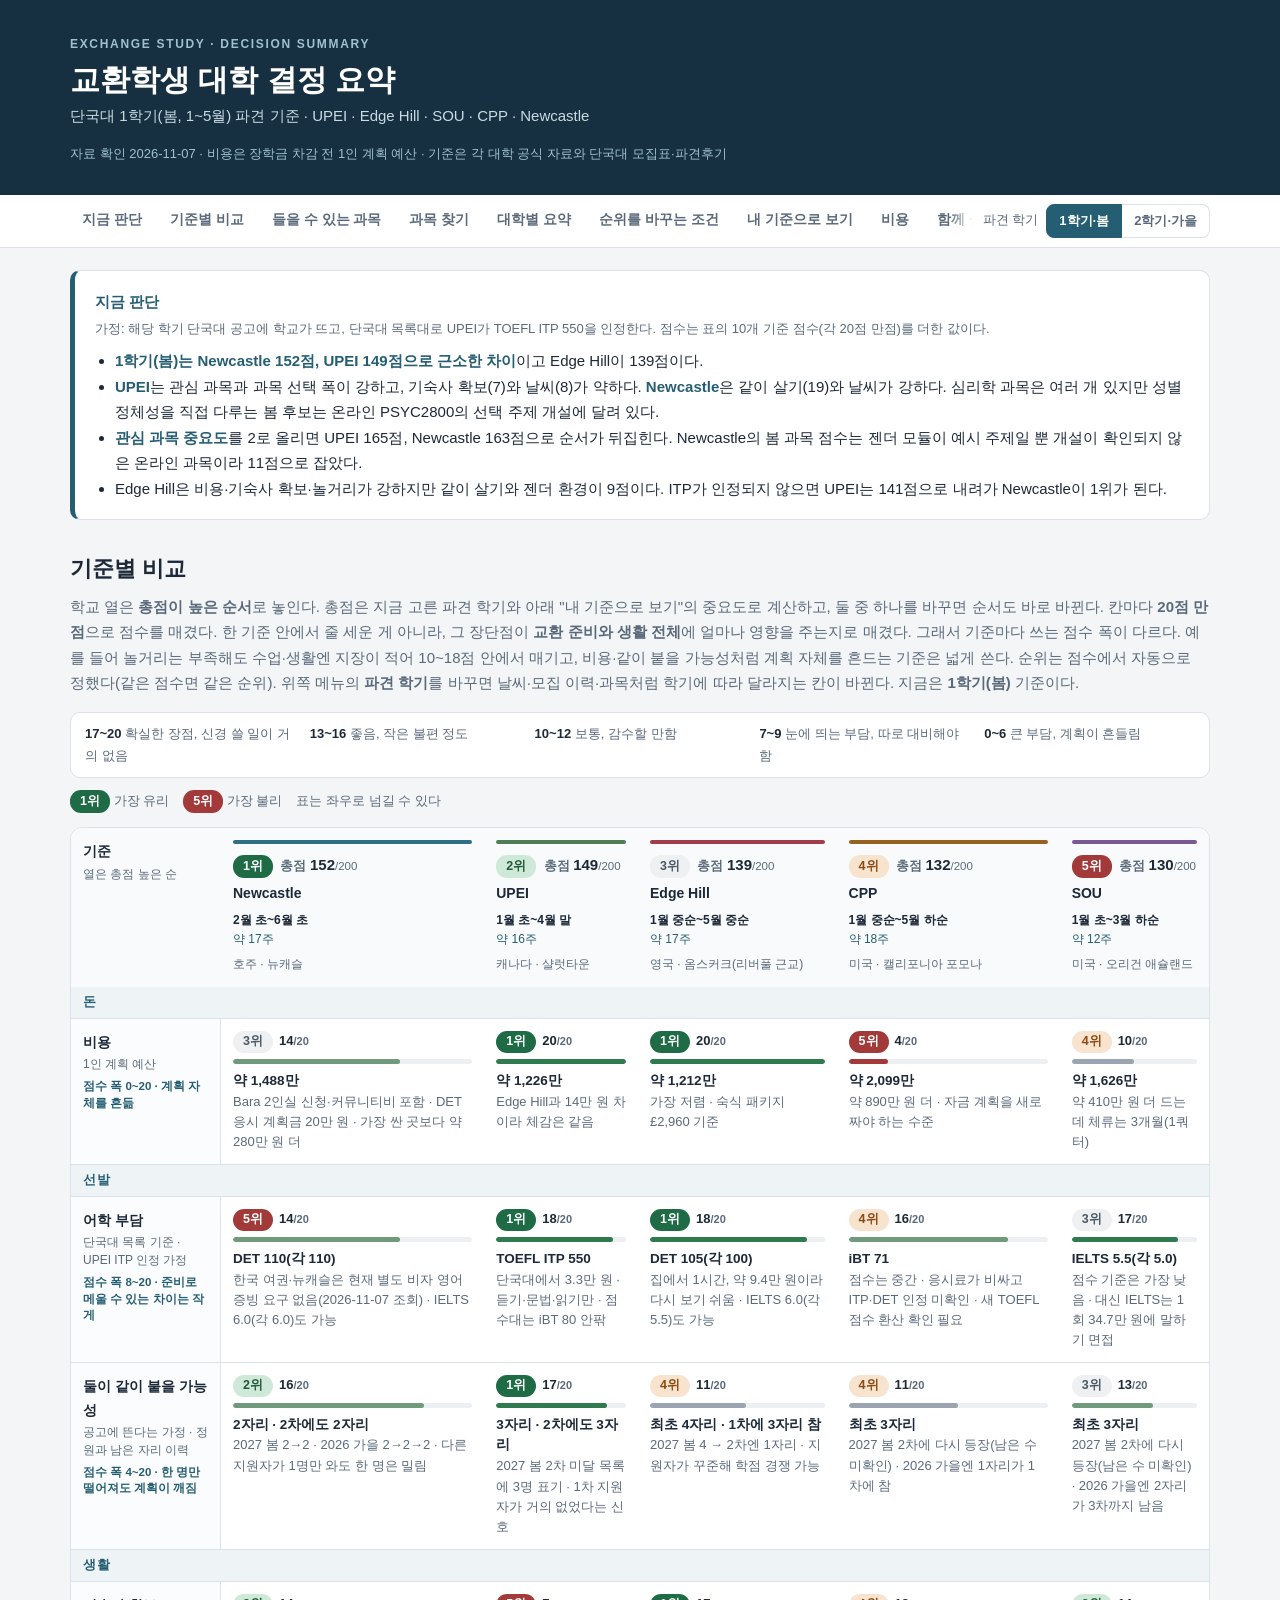
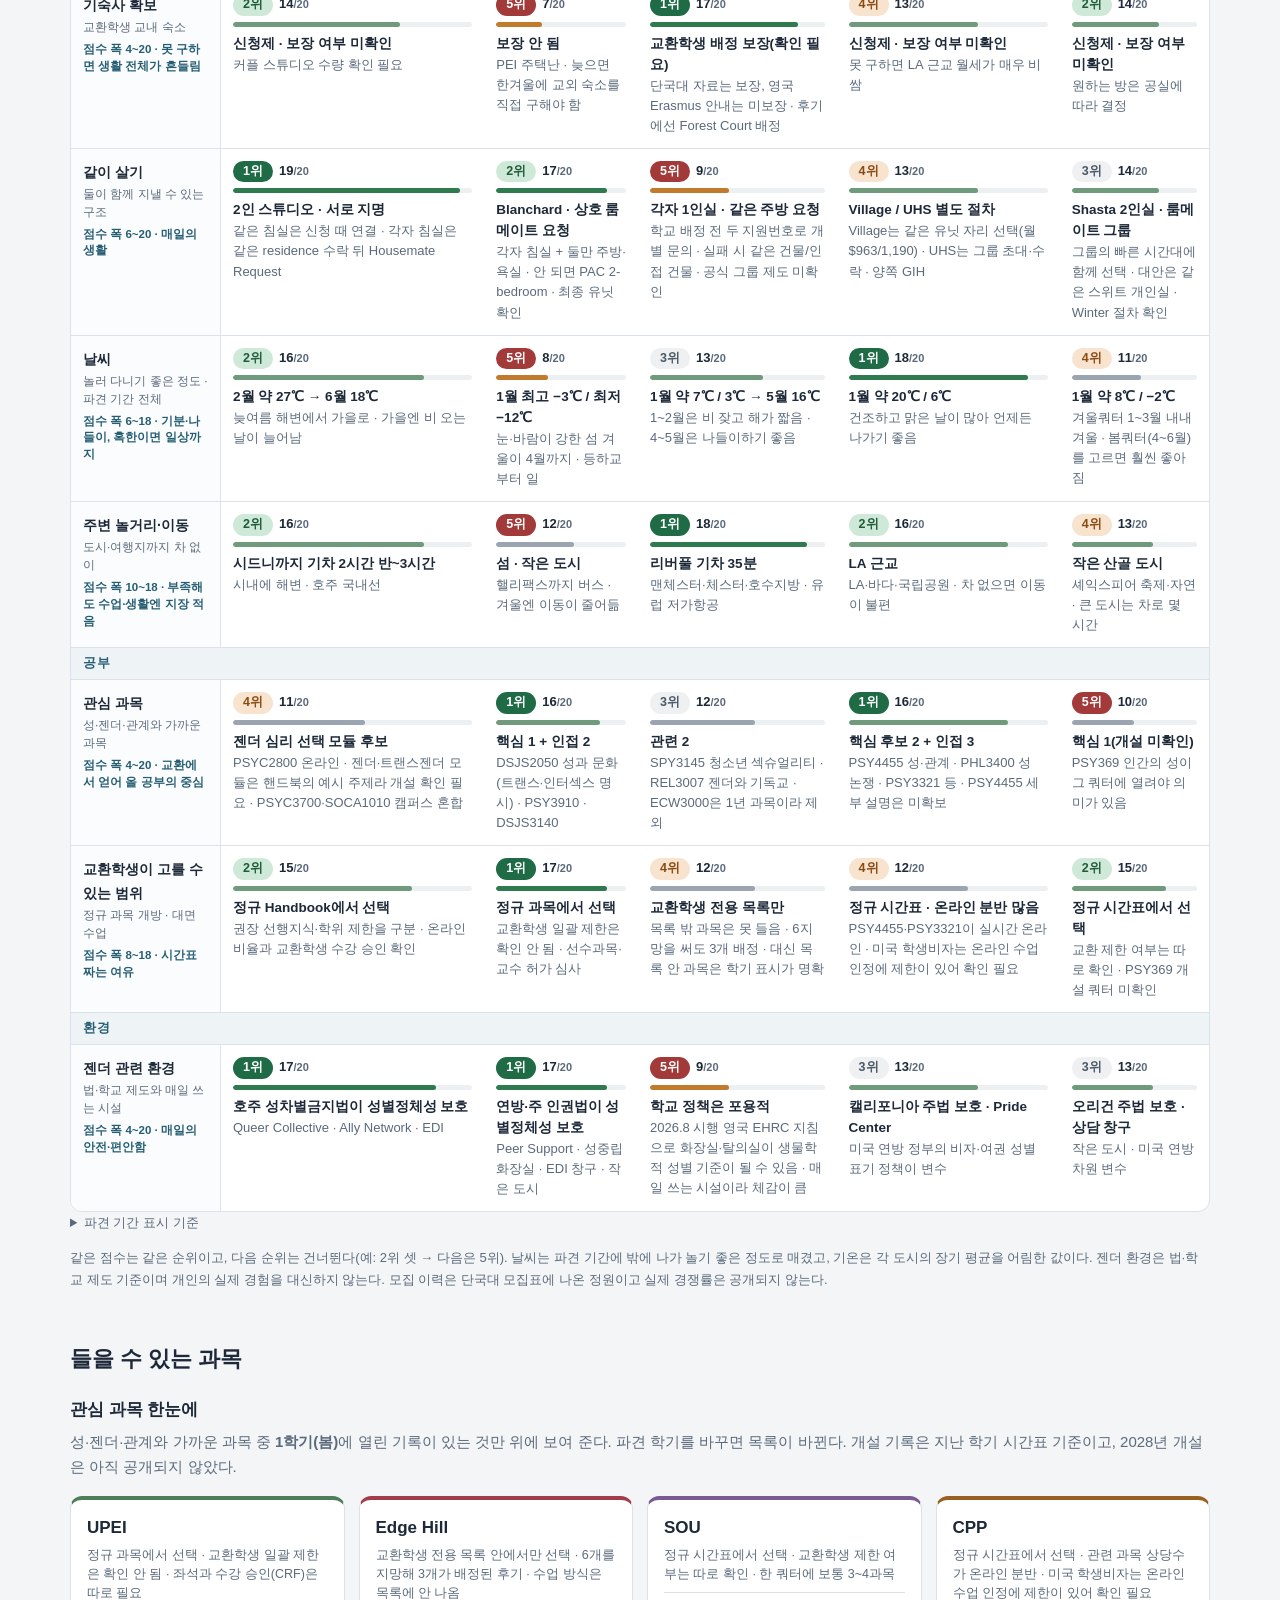
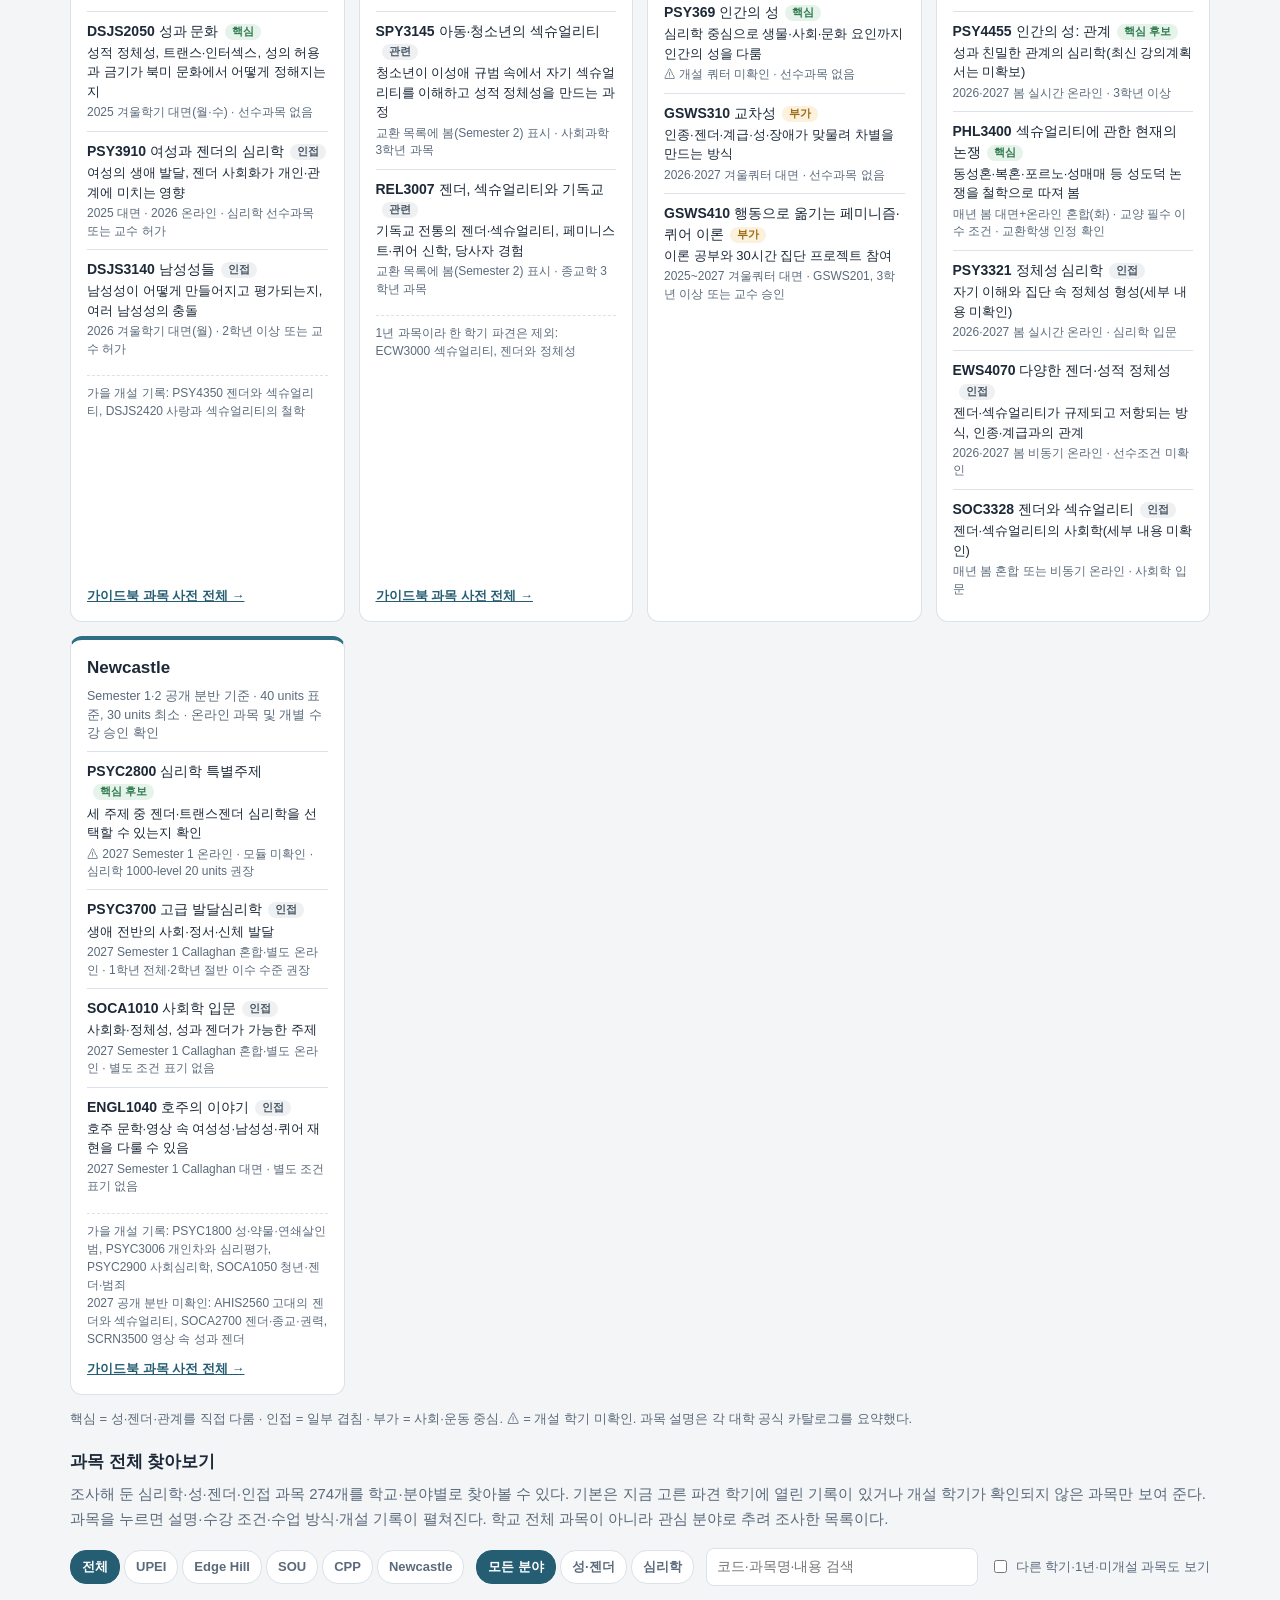
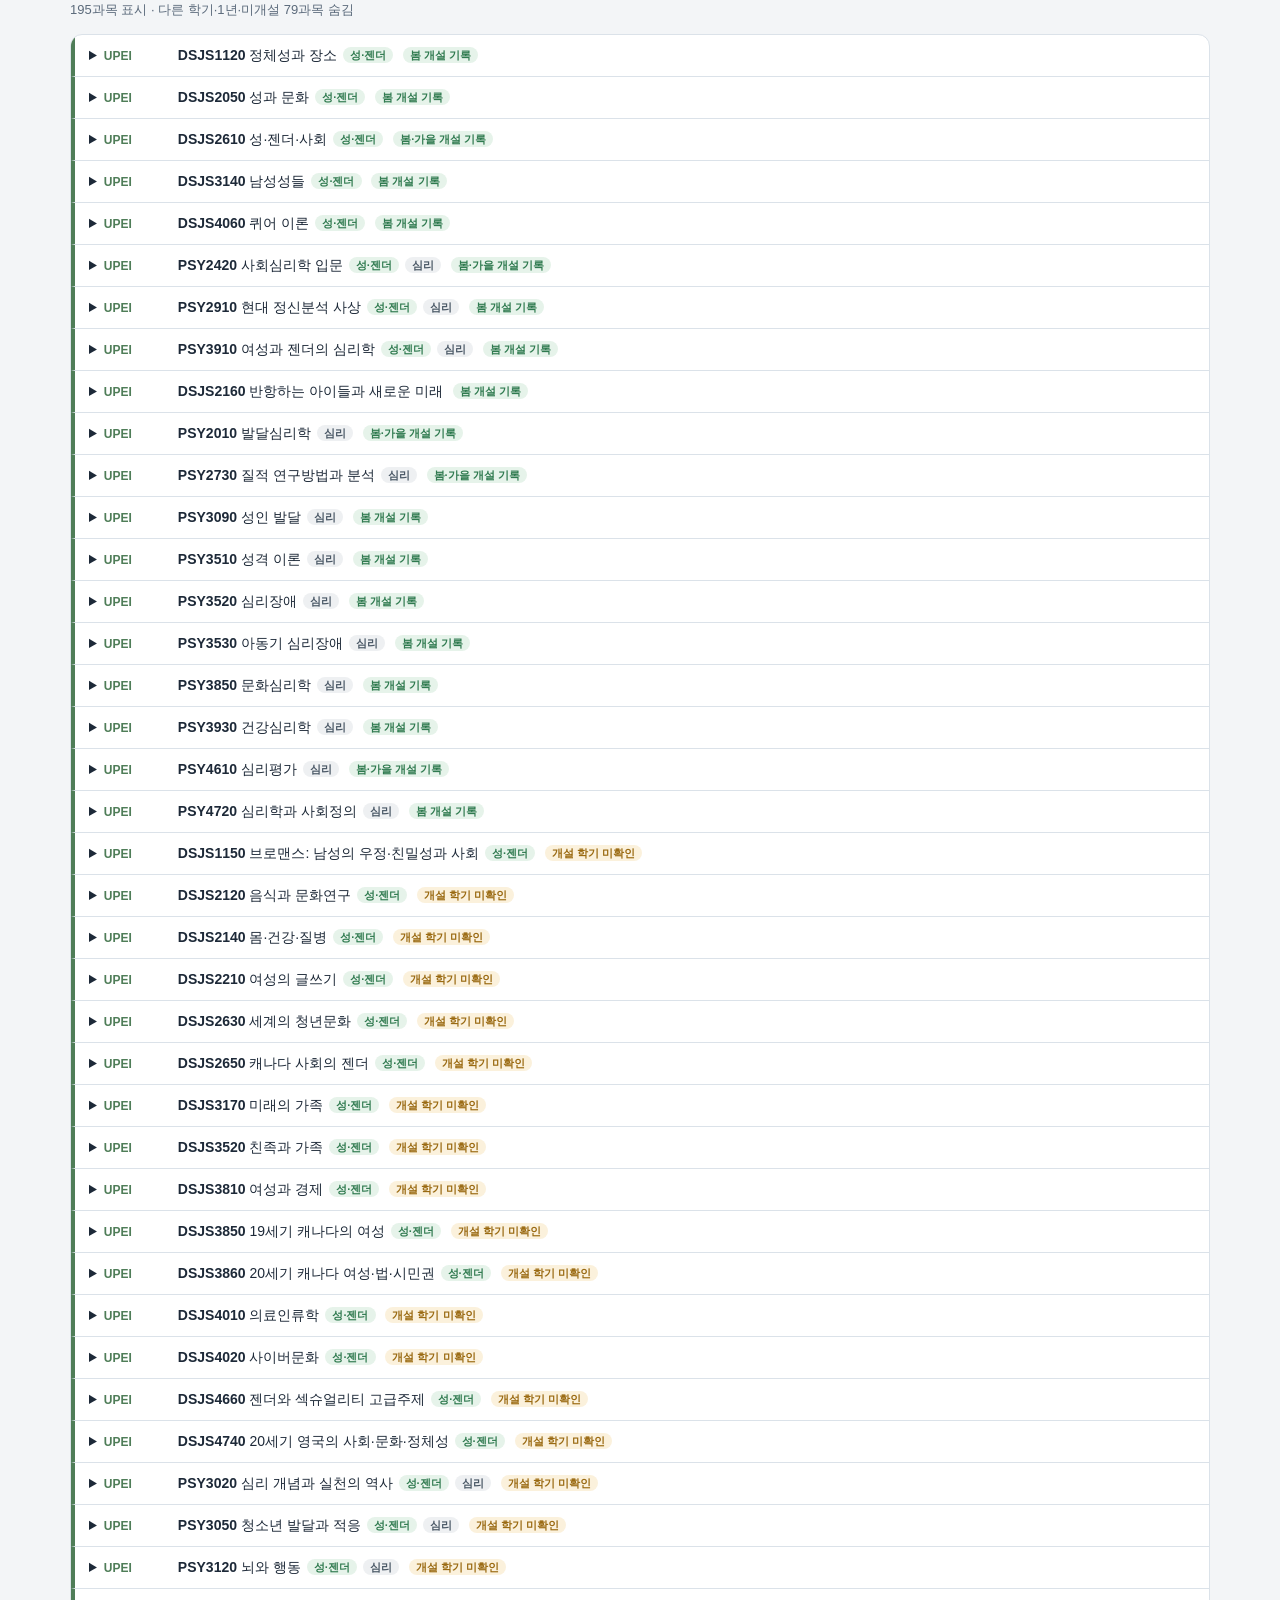
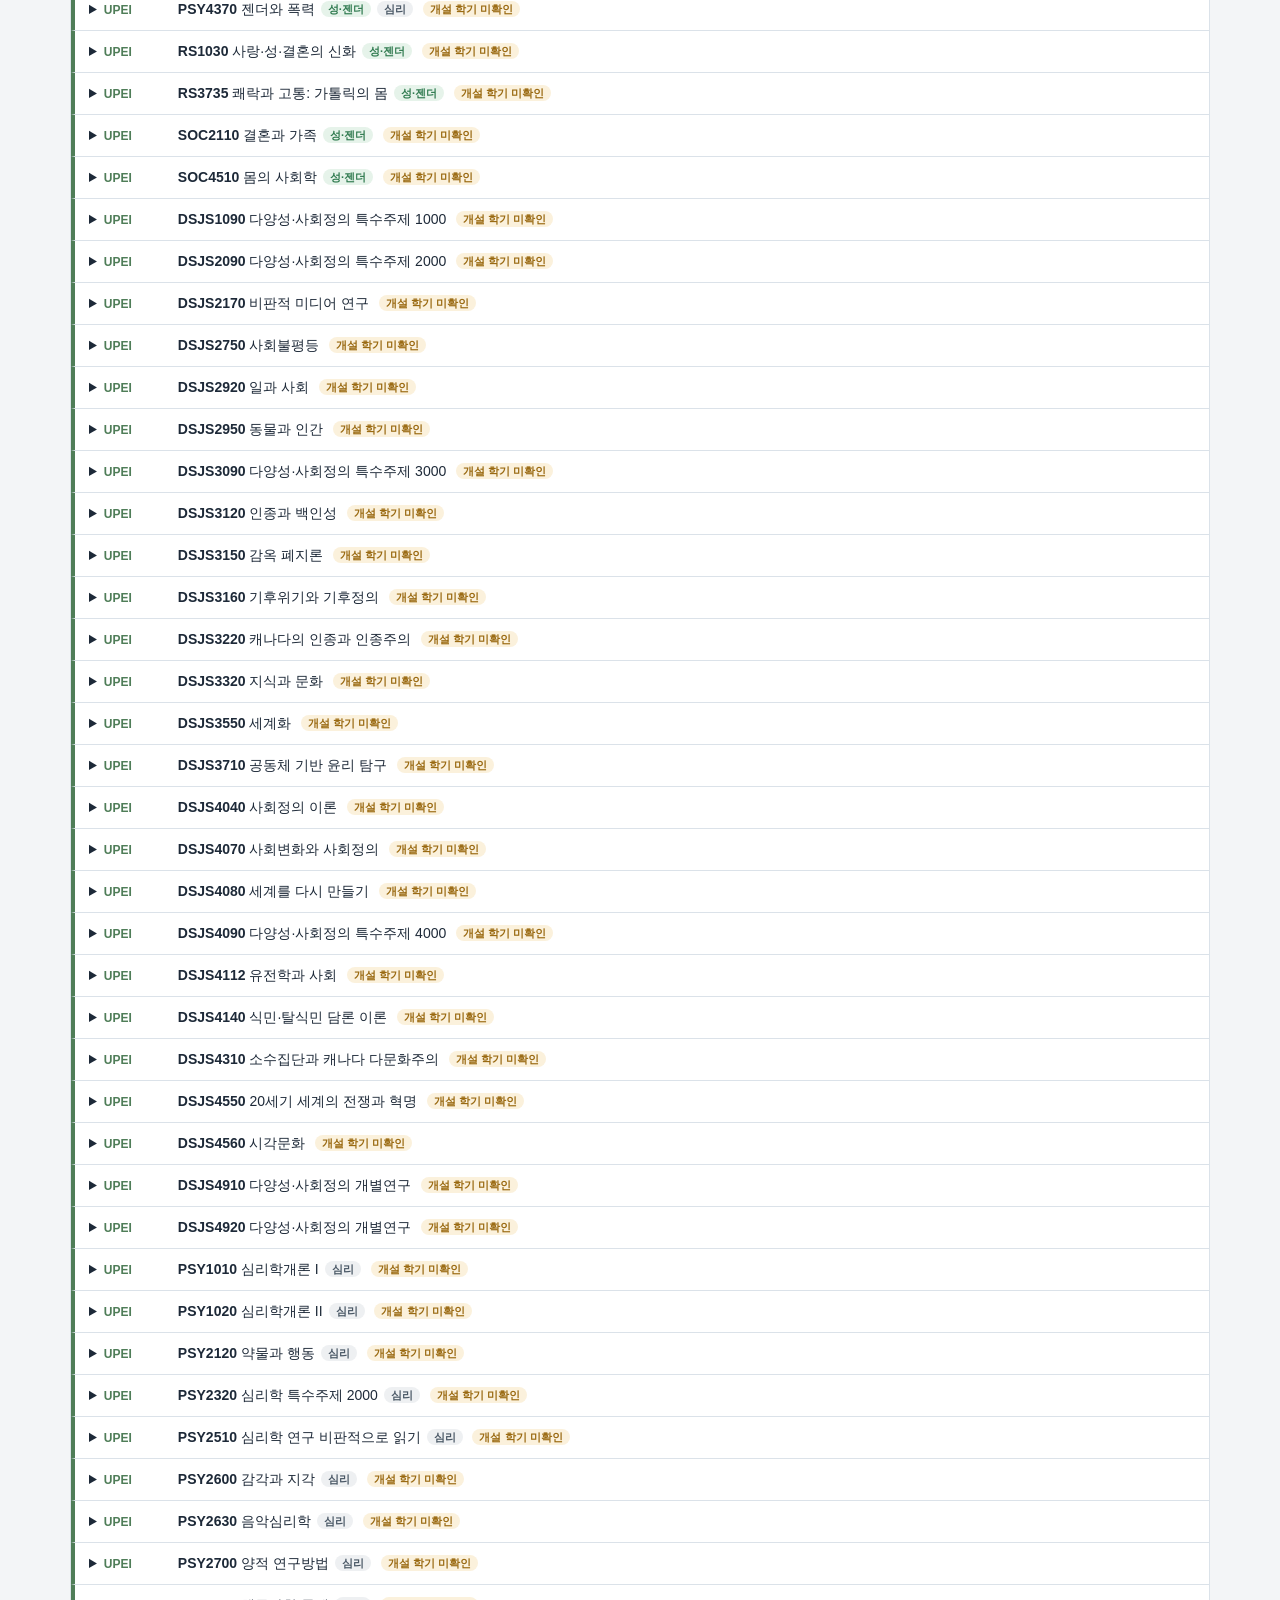
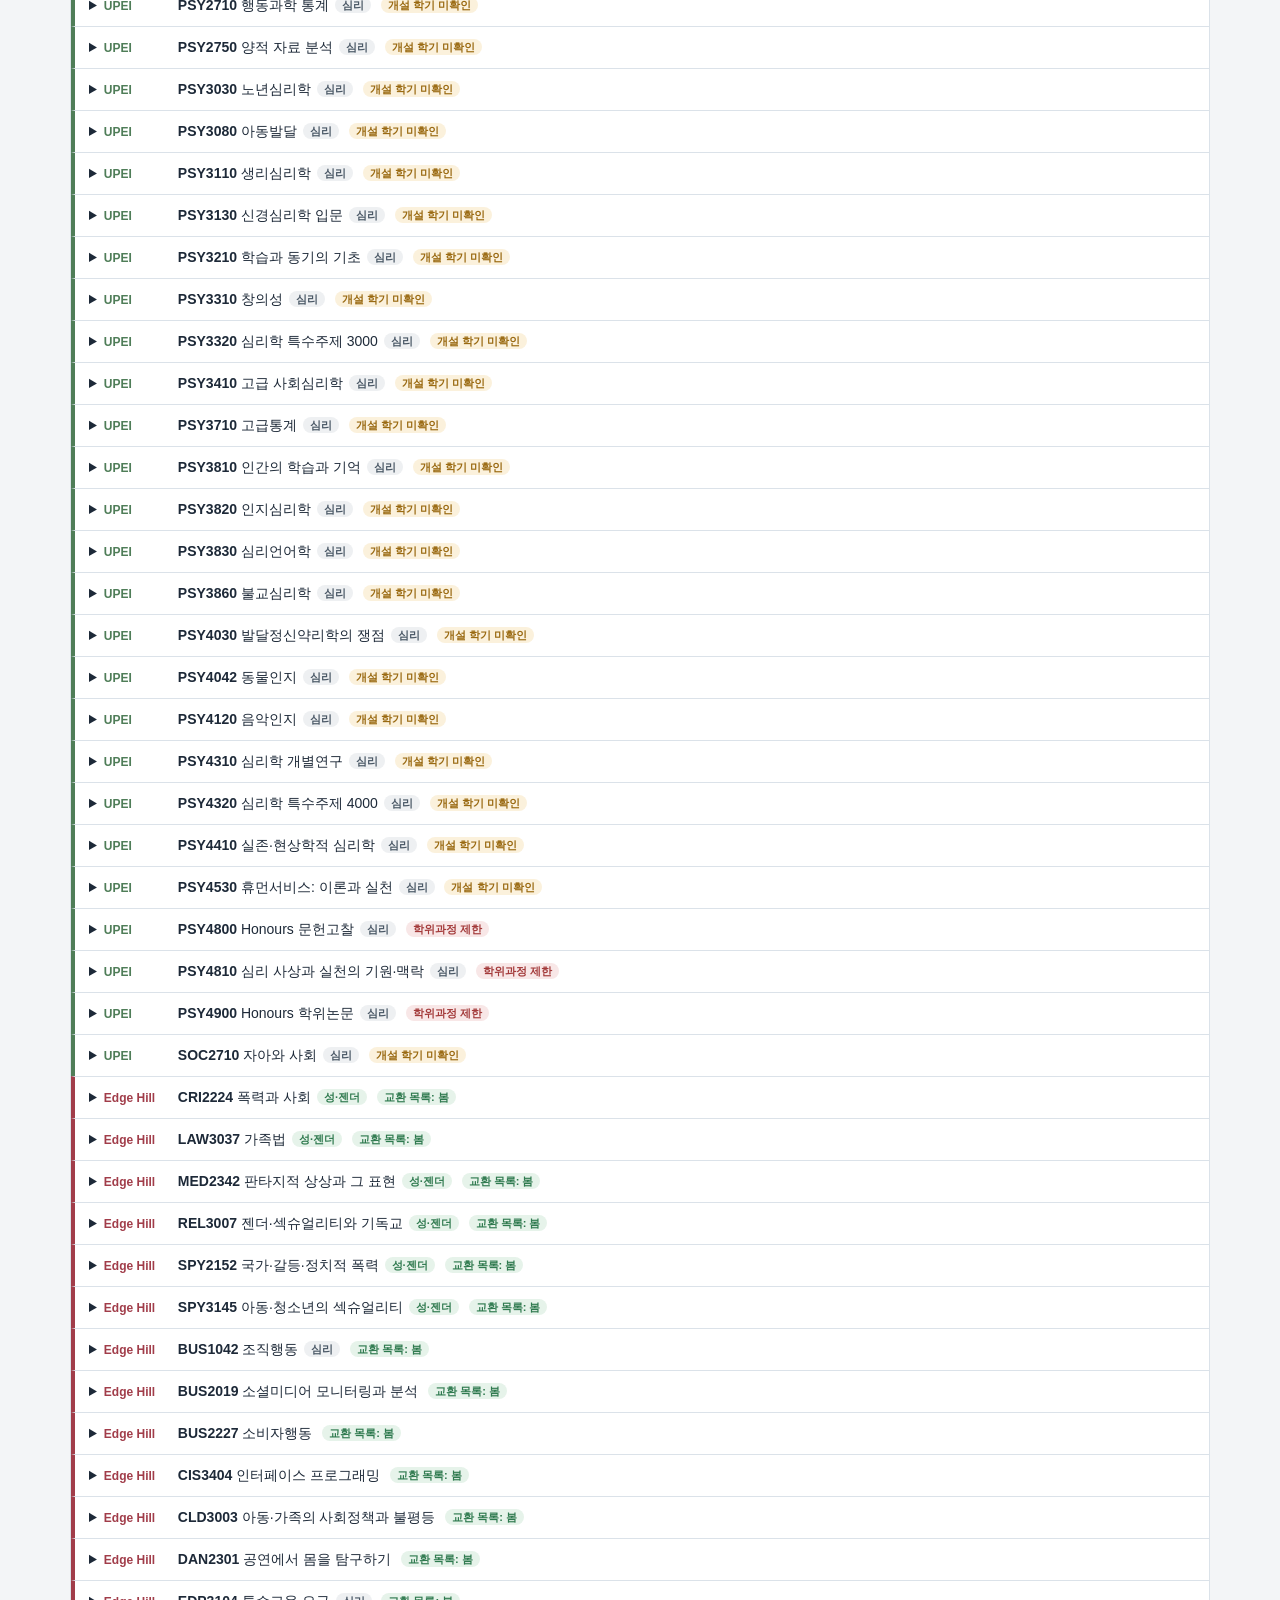
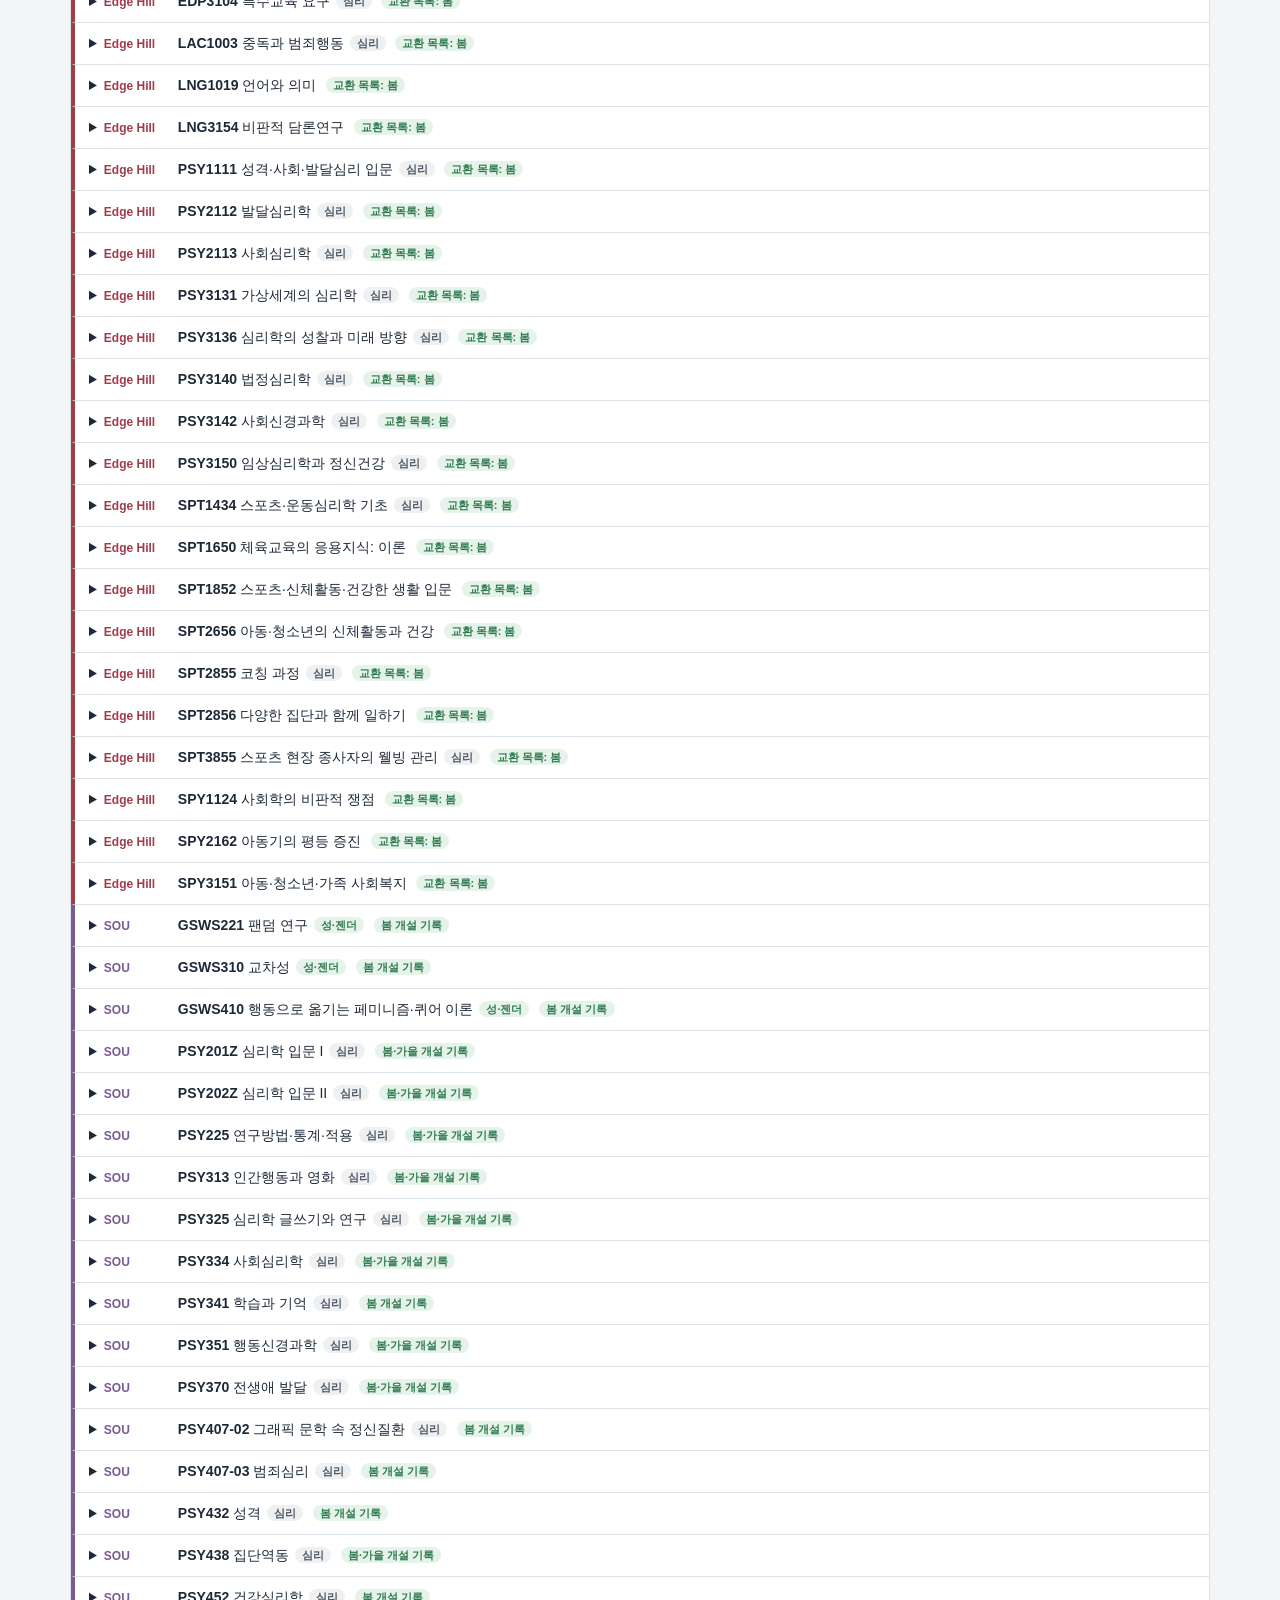
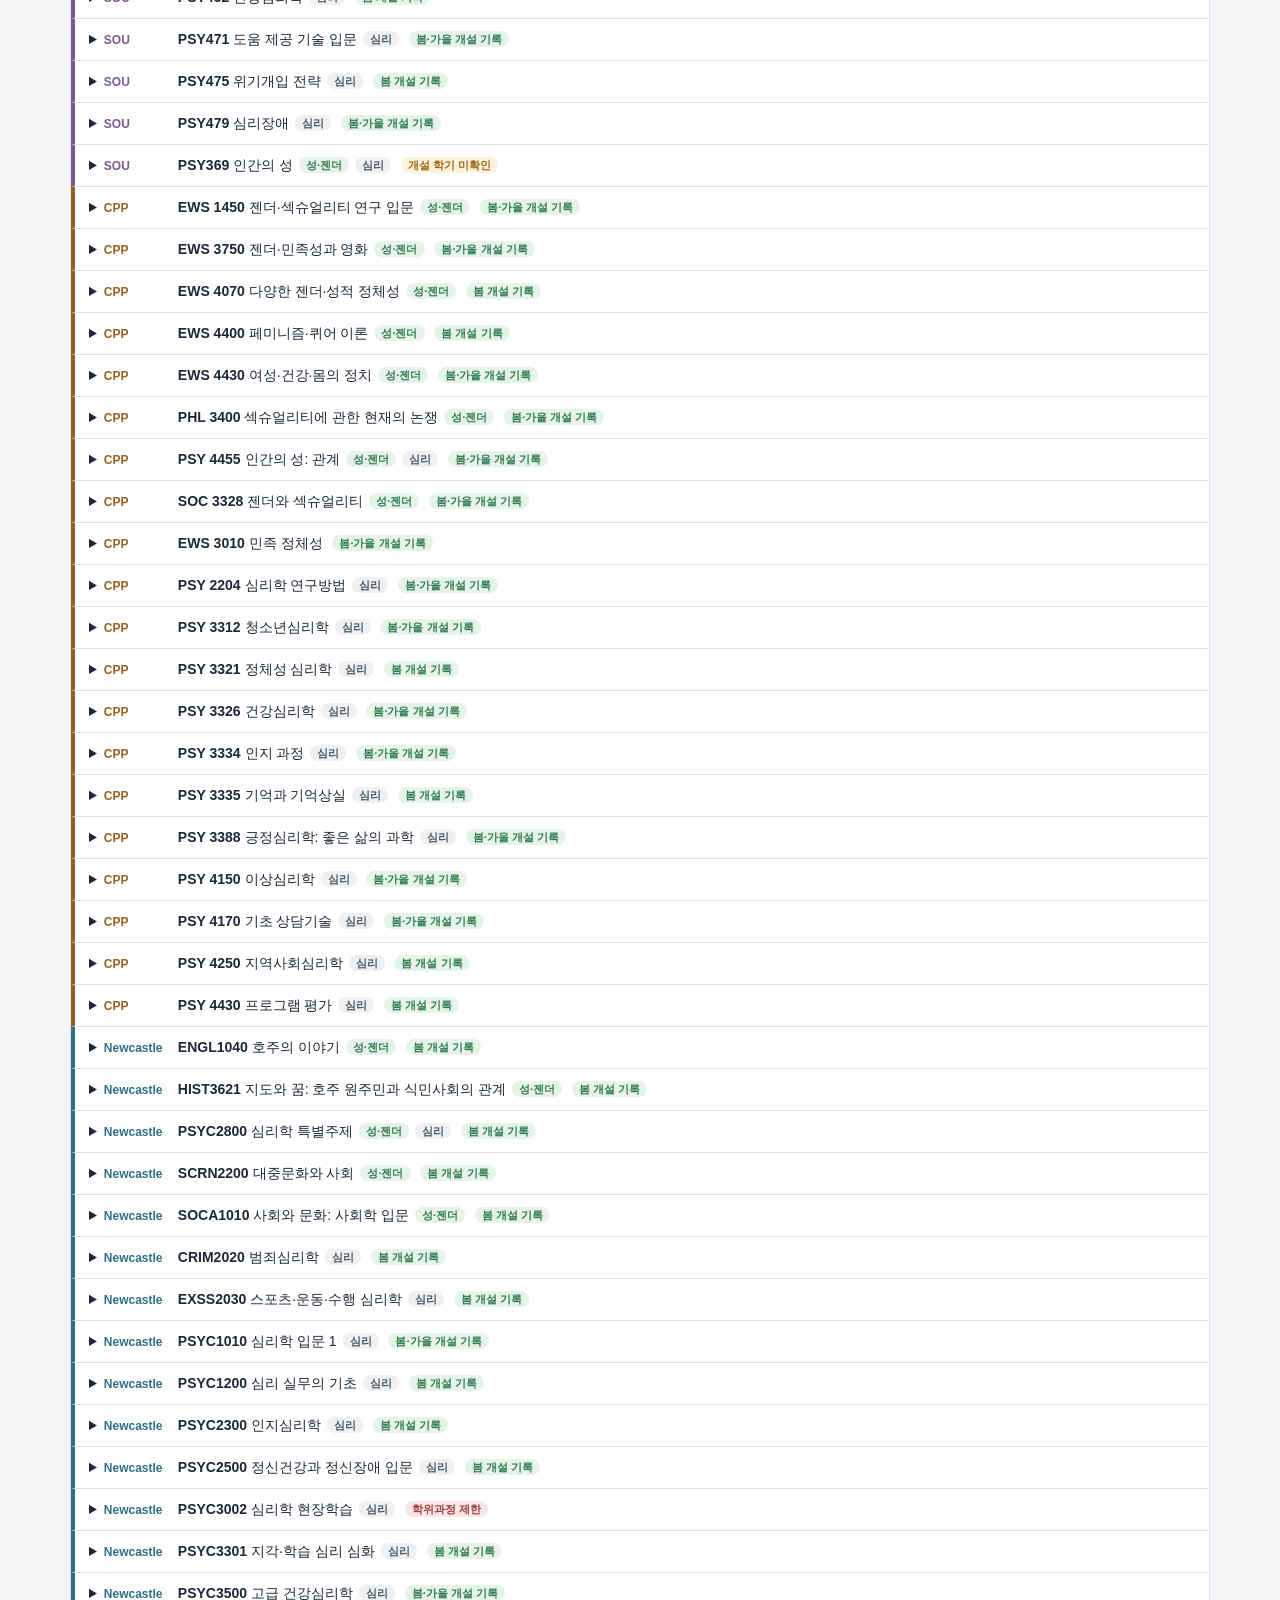
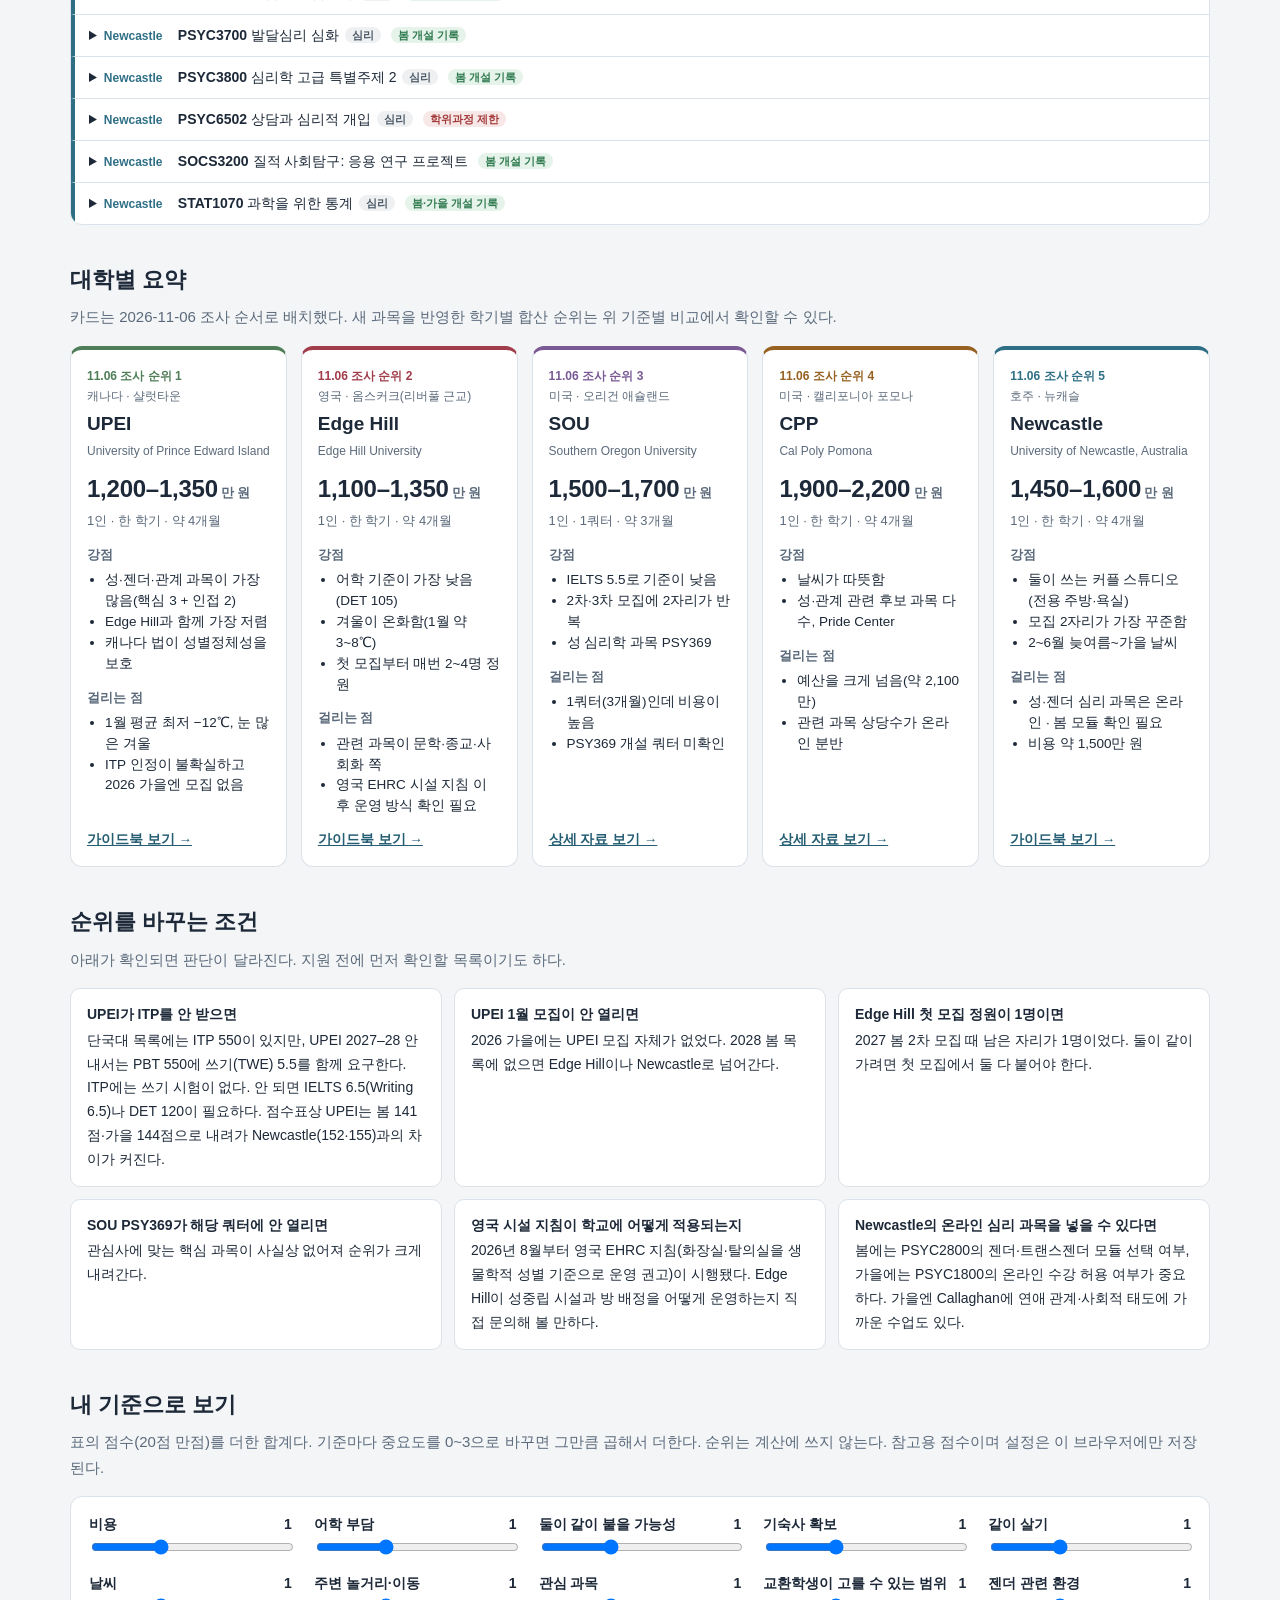
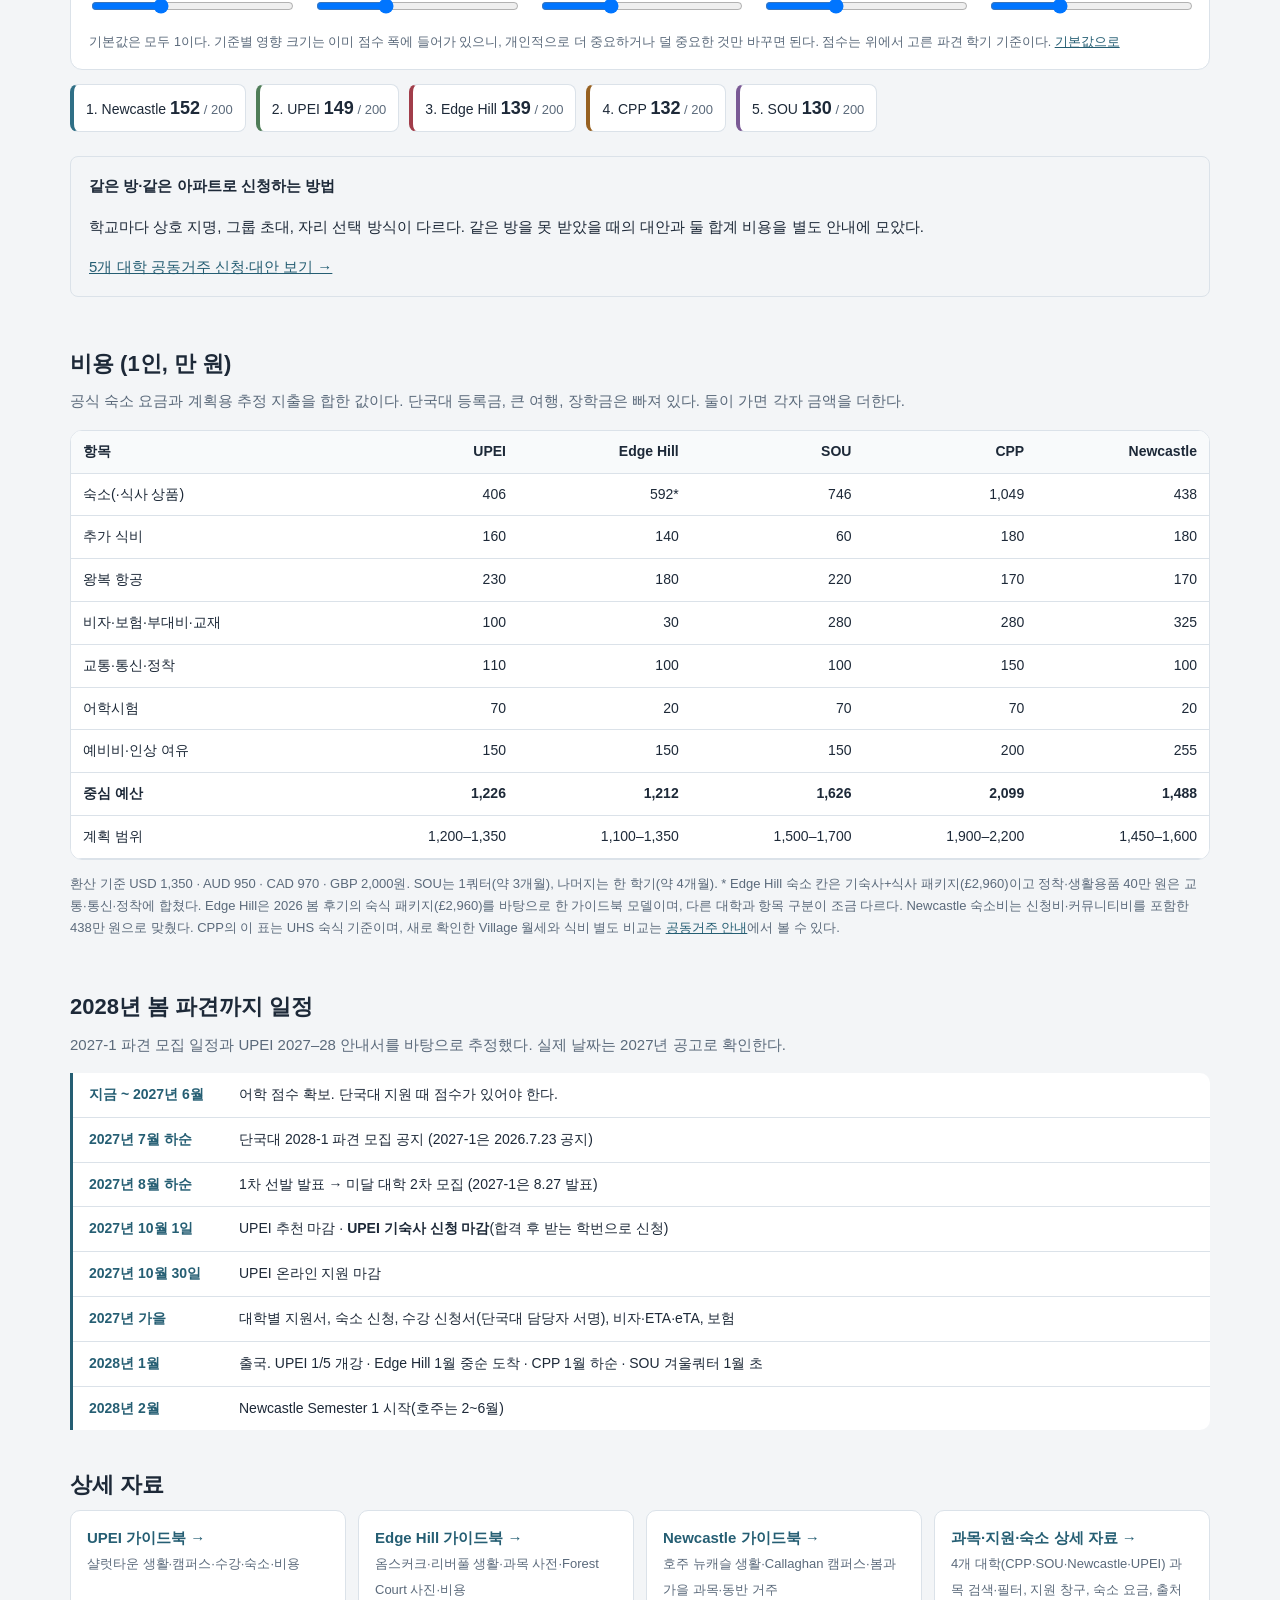
==== index.html @ 6152b41e "UPEI·Edge Hill·Newcastle 과목 누락 점검 및 전체 목록 동기화 UPEI PSY·DSJS 카탈로그 전체와 교차등재를 대조하고 74개 수업군을 추가한다. Edge " ====
<!doctype html>
<html lang="ko" data-term="spring">
<!-- last_requested_by: 이유찬; last_modified_by: Codex; last_modified_at: 2026-11-07T07:17:28+09:00 -->

<head>
<meta charset="utf-8">
<meta name="viewport" content="width=device-width, initial-scale=1">
<meta name="robots" content="noindex">
<title>교환학생 대학 결정 요약</title>
<style>
:root{--ink:#1d2938;--muted:#5b6a7b;--line:#dbe2e9;--bg:#f3f5f7;--paper:#fff;--accent:#255e73;--soft:#eaf3f5;--head:#163041;
--ok:#2f7a4f;--ok-bg:#e6f3ea;--mid:#9a6a12;--mid-bg:#fbf1dc;--no:#a33a3a;--no-bg:#f8e7e7}
*{box-sizing:border-box}
body{margin:0;background:var(--bg);color:var(--ink);font:15px/1.7 'Pretendard','Malgun Gothic','Apple SD Gothic Neo','Segoe UI',sans-serif}
a{color:var(--accent)}
.wrap{max-width:1180px;margin:0 auto;padding:0 20px}
header.top{background:var(--head);color:#fff;padding:34px 0 30px}
header.top .eyebrow{font-size:12px;letter-spacing:.14em;color:#9fc0cd;font-weight:700}
header.top h1{margin:6px 0 4px;font-size:30px;line-height:1.3}
header.top p{margin:0;color:#c9dbe2}
header.top .meta{margin-top:14px;font-size:13px;color:#9fc0cd}
nav.tabs{background:#fff;border-bottom:1px solid var(--line);position:sticky;top:0;z-index:5}
nav.tabs .wrap{display:flex;align-items:center;gap:10px}
nav.tabs .navlinks{display:flex;gap:4px;overflow-x:auto;scrollbar-width:none;flex:1;min-width:0;-webkit-mask-image:linear-gradient(90deg,#000 calc(100% - 24px),transparent);mask-image:linear-gradient(90deg,#000 calc(100% - 24px),transparent)}
nav.tabs a{flex:none;padding:13px 12px;color:var(--muted);text-decoration:none;font-weight:600;font-size:14px;border-bottom:2px solid transparent}
nav.tabs a:hover{color:var(--ink);border-color:var(--accent)}
section{padding:30px 0 6px}
h2{font-size:22px;margin:0 0 6px}
.lead{color:var(--muted);margin:0 0 16px}
.termsw{flex:none;display:flex;align-items:center;gap:0;padding:7px 0}
.termsw span{font-size:12.5px;color:var(--muted);margin-right:8px;white-space:nowrap}
.termsw button{font:inherit;font-size:13px;font-weight:700;padding:5px 12px;border:1px solid var(--line);background:#fff;color:var(--muted);cursor:pointer;white-space:nowrap}
.termsw button:first-of-type{border-radius:8px 0 0 8px}.termsw button:last-of-type{border-radius:0 8px 8px 0;border-left:0}
.termsw button[aria-pressed="true"]{background:var(--accent);border-color:var(--accent);color:#fff}
@media(max-width:860px){.termsw span{display:none}.termsw button{padding:5px 9px;font-size:12.5px}}
html[data-term="spring"] .only-fall,html[data-term="fall"] .only-spring{display:none}
.verdict{background:#fff;border:1px solid var(--line);border-left:5px solid var(--accent);border-radius:10px;padding:18px 20px;margin-top:22px}
.verdict b{color:var(--accent)}
.verdict ul{margin:8px 0 0;padding-left:20px}
.legend{display:flex;flex-wrap:wrap;gap:14px;font-size:13px;color:var(--muted);margin:0 0 10px}
.sig{display:inline-flex;align-items:center;justify-content:center;min-width:26px;height:22px;padding:0 6px;border-radius:11px;font-weight:700;font-size:13px}
.s2{background:var(--ok-bg);color:var(--ok)} .s1{background:var(--mid-bg);color:var(--mid)} .s0{background:var(--no-bg);color:var(--no)}
.mx-wrap{overflow-x:auto;background:#fff;border:1px solid var(--line);border-radius:12px}
table.mx{border-collapse:separate;border-spacing:0;width:100%;min-width:980px}
.mx th,.mx td{padding:12px 12px;border-bottom:1px solid var(--line);vertical-align:top;text-align:left}
.mx thead th{background:#f8fafb;font-size:14px;position:sticky;top:0}
.mx thead th .bar{display:block;height:4px;border-radius:2px;margin-bottom:8px}
.mx thead th small{display:block;color:var(--muted);font-weight:400;font-size:12px}
.mx thead th small.dispatch-period{margin:5px 0 6px;color:var(--ink);font-weight:700;line-height:1.55}
.mx thead th .dispatch-months{font-weight:500;color:var(--accent)}
.mx tbody th{width:150px;background:#fbfcfd;font-size:14px;position:sticky;left:0;z-index:1;border-right:1px solid var(--line)}
.mx tbody th small{display:block;color:var(--muted);font-weight:400;font-size:12px;line-height:1.5}
.mx td{font-size:13.5px;line-height:1.55}
.mx td .sig{margin-bottom:4px}
.rk{display:inline-block;min-width:40px;text-align:center;padding:1px 8px;border-radius:11px;font-weight:800;font-size:12.5px;margin-bottom:4px}
.rk1{background:#1f6b45;color:#fff}.rk2{background:#cfe9d8;color:#1f5a3a}.rk3{background:#eef0f2;color:#4a5866}.rk4{background:#f8e3cf;color:#8a4b12}.rk5{background:#a33a3a;color:#fff}
.mx thead th .tot{display:block;font-size:12.5px;font-weight:600;color:var(--muted);margin-bottom:4px}.mx thead th .tot b{color:var(--ink);font-size:15px}.mx thead th .tot .rk{margin:0 4px 0 0}.mx thead th .tot small{display:inline;font-size:11.5px}
.pt{display:inline-block;margin-left:6px;font-weight:800;font-size:13px;color:var(--ink)}
.sbar{height:5px;background:#edf0f3;border-radius:3px;margin:2px 0 7px;overflow:hidden}.sbar i{display:block;height:100%;border-radius:3px}
.sbar .b5{background:#2f7a4f}.sbar .b4{background:#6f9a7c}.sbar .b3{background:#9aa5b1}.sbar .b2{background:#c27a2c}.sbar .b1{background:#a33a3a}
.pt small{font-weight:600;color:var(--muted);font-size:11px}
.mx tbody th .rng{display:block;margin-top:5px;font-size:11.5px;font-weight:600;color:var(--accent);line-height:1.45}
.scale{display:grid;grid-template-columns:repeat(auto-fit,minmax(150px,1fr));gap:6px 14px;font-size:13px;color:var(--muted);margin:0 0 12px;padding:10px 14px;background:#fff;border:1px solid var(--line);border-radius:10px}.scale b{color:var(--ink)}
.mx tr.grp td{background:#eef3f6;color:var(--accent);font-weight:800;font-size:12.5px;letter-spacing:.06em;padding:6px 12px}
.mx tr:last-child th,.mx tr:last-child td{border-bottom:0}
.mx tfoot td,.mx tfoot th{background:#f8fafb;font-weight:700}
.cards{display:grid;grid-template-columns:repeat(auto-fit,minmax(210px,1fr));gap:14px}
.card{background:#fff;border:1px solid var(--line);border-top:4px solid var(--c);border-radius:12px;padding:16px 16px 14px;display:flex;flex-direction:column}
.card .loc{font-size:12px;color:var(--muted)}
.card h3{margin:2px 0 0;font-size:19px}
.card .full{font-size:12px;color:var(--muted);margin-bottom:8px}
.card .cost{font-size:24px;font-weight:800;letter-spacing:-.01em}
.card .cost small{font-size:13px;font-weight:600;color:var(--muted)}
.card h4{margin:12px 0 4px;font-size:13px;color:var(--muted)}
.card ul{margin:0;padding-left:18px;font-size:13.5px;line-height:1.55}
.card .go{margin-top:auto;padding-top:12px;font-size:13.5px;font-weight:700}
.card .rank{font-size:12px;font-weight:700;color:var(--c)}
.crsgrid{display:grid;grid-template-columns:repeat(auto-fit,minmax(260px,1fr));gap:14px}
.crs{background:#fff;border:1px solid var(--line);border-top:4px solid var(--c);border-radius:12px;padding:14px 16px;display:flex;flex-direction:column}
.crs h3{margin:0;font-size:17px}
.crs .acc{margin:4px 0 8px;font-size:12.5px;color:var(--muted);line-height:1.5}
.crs ul{list-style:none;margin:0;padding:0}
.crs li{padding:9px 0;border-top:1px solid var(--line)}
.crs .ch{font-size:14px;line-height:1.45}
.crs .cw{font-size:13px;line-height:1.5;margin-top:2px}
.crs .cm{font-size:12px;color:var(--muted);margin-top:3px;line-height:1.45}
.tg{display:inline-block;margin-left:6px;padding:0 7px;border-radius:9px;font-size:11px;font-weight:700;vertical-align:1px}
.tg-core{background:#e6f3ea;color:#2f7a4f}.tg-adj{background:#eef0f2;color:#4a5866}.tg-add{background:#fbf1dc;color:#9a6a12}
.crs .none{font-size:13.5px;padding:10px 12px;background:#f8e7e7;color:#a33a3a;border-radius:8px;margin:4px 0}
.crs .rest{margin-top:8px;padding-top:8px;border-top:1px dashed var(--line);font-size:12px;color:var(--muted);line-height:1.5}
.crs .go{margin-top:auto;padding-top:10px;font-size:13px;font-weight:700}
h3.sub{font-size:17px;margin:18px 0 4px}
.cfil{display:flex;flex-wrap:wrap;gap:8px 12px;align-items:center;margin:4px 0 6px}
.seg{display:flex;flex-wrap:wrap;gap:4px}
.seg button{font:inherit;font-size:13px;font-weight:600;padding:5px 11px;border:1px solid var(--line);border-radius:16px;background:#fff;color:var(--muted);cursor:pointer}
.seg button[aria-pressed="true"]{background:var(--accent);border-color:var(--accent);color:#fff}
#cq{font:inherit;font-size:14px;padding:6px 10px;border:1px solid var(--line);border-radius:8px;min-width:0;flex:1 1 200px;max-width:320px}
.chk{font-size:13px;color:var(--muted);display:flex;gap:6px;align-items:center}
#clist{background:#fff;border:1px solid var(--line);border-radius:12px;overflow:hidden}
.cr{border-top:1px solid var(--line);border-left:4px solid var(--c)}.cr:first-child{border-top:0}
.cr summary{padding:10px 14px;cursor:pointer;font-size:14px;line-height:1.5;list-style-position:inside}
.cr summary:hover{background:#f8fafb}
.cr .sn{display:inline-block;min-width:74px;font-size:12px;font-weight:700;color:var(--c)}
.cb{padding:0 16px 14px 32px;font-size:13.5px;line-height:1.6}
.cb p{margin:4px 0}.cb .en{color:var(--muted);font-size:12.5px}.cb .pl{color:#33475b}
.cb dl{display:grid;grid-template-columns:76px 1fr;gap:3px 10px;margin:8px 0;font-size:12.5px}.cb dt{color:var(--muted);font-weight:700}.cb dd{margin:0}
.cb a{font-size:12.5px;font-weight:700}
.tb{display:inline-block;margin-left:6px;padding:0 7px;border-radius:9px;font-size:11px;font-weight:700;vertical-align:1px}
.tb-ok{background:#e6f3ea;color:#2f7a4f}.tb-q{background:#fbf1dc;color:#9a6a12}.tb-off{background:#eef0f2;color:#5b6a7b}.tb-no{background:#f8e7e7;color:#a33a3a}
#clist .none{margin:0;padding:14px;font-size:13.5px;color:var(--muted)}
@media(max-width:600px){.cr .sn{min-width:0;margin-right:6px}.cb{padding-left:18px}.cb dl{grid-template-columns:1fr}}
.cond{display:grid;grid-template-columns:repeat(auto-fit,minmax(280px,1fr));gap:12px}
.cond div{background:#fff;border:1px solid var(--line);border-radius:10px;padding:14px 16px;font-size:14px}
.cond b{display:block;margin-bottom:2px}
.weights{background:#fff;border:1px solid var(--line);border-radius:12px;padding:16px 18px;display:grid;grid-template-columns:repeat(auto-fit,minmax(200px,1fr));gap:10px 22px;margin-bottom:14px}
.weights label{display:flex;justify-content:space-between;font-size:14px;font-weight:600}
.weights input{width:100%}
.weights .note{grid-column:1/-1;font-size:12.5px;color:var(--muted)}
.scores{display:flex;flex-wrap:wrap;gap:10px}
.scores div{background:#fff;border:1px solid var(--line);border-left:4px solid var(--c);border-radius:8px;padding:8px 12px;font-size:14px}
.scores b{font-size:18px}
table.cost{border-collapse:collapse;width:100%;min-width:640px;background:#fff}
.cost th,.cost td{border-bottom:1px solid var(--line);padding:9px 12px;text-align:right;font-size:14px}
.cost th:first-child,.cost td:first-child{text-align:left}
.cost thead th{background:#f8fafb}
.cost tr.tot td{font-weight:800}
.tl{list-style:none;margin:0;padding:0;border-left:3px solid var(--accent);background:#fff;border-radius:0 10px 10px 0}
.tl li{padding:10px 16px;border-bottom:1px solid var(--line);font-size:14px}
.tl li:last-child{border-bottom:0}
.tl time{display:inline-block;min-width:150px;font-weight:700;color:var(--accent)}
.links{display:grid;grid-template-columns:repeat(auto-fit,minmax(240px,1fr));gap:12px}
.links a{display:block;background:#fff;border:1px solid var(--line);border-radius:10px;padding:14px 16px;text-decoration:none;color:var(--ink)}
.links a b{color:var(--accent)}
.small{font-size:13px;color:var(--muted)}
footer{padding:30px 0 40px;font-size:13px;color:var(--muted)}
@media (max-width:640px){header.top h1{font-size:24px}.tl time{display:block}.mx tbody th{width:92px;padding:10px 8px}table.mx{min-width:860px}.mx td{padding:10px 9px}}
</style>
</head>
<body>
<header class="top"><div class="wrap">
  <div class="eyebrow">EXCHANGE STUDY · DECISION SUMMARY</div>
  <h1>교환학생 대학 결정 요약</h1>
  <p><span class="only-spring">단국대 1학기(봄, 1~5월) 파견 기준</span><span class="only-fall">단국대 2학기(가을, 8~12월) 파견 기준</span> · UPEI · Edge Hill · SOU · CPP · Newcastle</p>
  <div class="meta">자료 확인 2026-11-07 · 비용은 장학금 차감 전 1인 계획 예산 · 기준은 각 대학 공식 자료와 단국대 모집표·파견후기</div>
</div></header>
<nav class="tabs"><div class="wrap">
  <div class="navlinks"><a href="#verdict">지금 판단</a><a href="#matrix">기준별 비교</a><a href="#courses">들을 수 있는 과목</a><a href="#browse">과목 찾기</a><a href="#cards">대학별 요약</a><a href="#conditions">순위를 바꾸는 조건</a><a href="#weights">내 기준으로 보기</a><a href="#budget">비용</a><a href="housing.html">함께 살기</a><a href="#timeline">일정</a><a href="#more">상세 자료</a></div>
  <div class="termsw" role="group" aria-label="파견 학기"><span>파견 학기</span><button type="button" data-t="spring" aria-pressed="true">1학기·봄</button><button type="button" data-t="fall" aria-pressed="false">2학기·가을</button></div>
</div></nav>

<main class="wrap">
<div class="verdict" id="verdict">
  <b>지금 판단</b>
  <p class="small" style="margin:4px 0 0">가정: 해당 학기 단국대 공고에 학교가 뜨고, 단국대 목록대로 UPEI가 TOEFL ITP 550을 인정한다. 점수는 표의 10개 기준 점수(각 20점 만점)를 더한 값이다.</p>
  <ul class="only-spring">
    <li><b>1학기(봄)는 Newcastle 152점, UPEI 149점으로 근소한 차이</b>이고 Edge Hill이 139점이다.</li>
    <li><b>UPEI</b>는 관심 과목과 과목 선택 폭이 강하고, 기숙사 확보(7)와 날씨(8)가 약하다. <b>Newcastle</b>은 같이 살기(19)와 날씨가 강하다. 심리학 과목은 여러 개 있지만 성별정체성을 직접 다루는 봄 후보는 온라인 PSYC2800의 선택 주제 개설에 달려 있다.</li>
    <li><b>관심 과목 중요도</b>를 2로 올리면 UPEI 165점, Newcastle 163점으로 순서가 뒤집힌다. Newcastle의 봄 과목 점수는 젠더 모듈이 예시 주제일 뿐 개설이 확인되지 않은 온라인 과목이라 11점으로 잡았다.</li>
    <li>Edge Hill은 비용·기숙사 확보·놀거리가 강하지만 같이 살기와 젠더 환경이 9점이다. ITP가 인정되지 않으면 UPEI는 141점으로 내려가 Newcastle이 1위가 된다.</li>
  </ul>
  <ul class="only-fall">
    <li><b>2학기(가을)는 Newcastle 155점, UPEI 152점</b>, SOU 135점, Edge Hill 132점 순이다.</li>
    <li>UPEI는 가을 관심 과목이 19점으로 가장 강하다(PSY4350 젠더와 섹슈얼리티, 사랑과 섹슈얼리티의 철학). 다만 가을 모집 기록이 2025년 신규 2자리 한 번뿐이라 같이 붙을 가능성은 12점이다.</li>
    <li>Newcastle은 가을 모집에서 2자리가 3차까지 남은 기록이 있다. 관심 과목은 14점이다. 온라인 PSYC1800의 성·섹슈얼리티 모듈과 Callaghan의 PSYC3006 연애 관계·심리평가, PSYC2900 사회심리를 함께 볼 수 있다.</li>
    <li>ITP가 인정되지 않으면 UPEI는 144점으로 내려가 Newcastle(155)과 11점 차이가 난다.</li>
  </ul>
</div>

<section id="matrix">
  <h2>기준별 비교</h2>
  <p class="lead">학교 열은 <b>총점이 높은 순서</b>로 놓인다. 총점은 지금 고른 파견 학기와 아래 "내 기준으로 보기"의 중요도로 계산하고, 둘 중 하나를 바꾸면 순서도 바로 바뀐다. 칸마다 <b>20점 만점</b>으로 점수를 매겼다. 한 기준 안에서 줄 세운 게 아니라, 그 장단점이 <b>교환 준비와 생활 전체</b>에 얼마나 영향을 주는지로 매겼다. 그래서 기준마다 쓰는 점수 폭이 다르다. 예를 들어 놀거리는 부족해도 수업·생활엔 지장이 적어 10~18점 안에서 매기고, 비용·같이 붙을 가능성처럼 계획 자체를 흔드는 기준은 넓게 쓴다. 순위는 점수에서 자동으로 정했다(같은 점수면 같은 순위). 위쪽 메뉴의 <b>파견 학기</b>를 바꾸면 날씨·모집 이력·과목처럼 학기에 따라 달라지는 칸이 바뀐다. 지금은 <b class="only-spring">1학기(봄)</b><b class="only-fall">2학기(가을)</b> 기준이다.</p>
  <div class="scale"><span><b>17~20</b> 확실한 장점, 신경 쓸 일이 거의 없음</span><span><b>13~16</b> 좋음, 작은 불편 정도</span><span><b>10~12</b> 보통, 감수할 만함</span><span><b>7~9</b> 눈에 띄는 부담, 따로 대비해야 함</span><span><b>0~6</b> 큰 부담, 계획이 흔들림</span></div>
  <div class="legend"><span><span class="rk rk1">1위</span> 가장 유리</span><span><span class="rk rk5">5위</span> 가장 불리</span><span>표는 좌우로 넘길 수 있다</span></div>
  <div class="mx-wrap"><table class="mx" id="mx"></table></div>
<details class="small"><summary>파견 기간 표시 기준</summary><p>기존 입퇴실·출국 사례와 학사일정을 바탕으로 추정한 체류 기간이다. UPEI·Edge Hill은 기존 파견·기숙사 안내, 뉴캐슬은 2027년 기숙사 기간을 참고했다. CPP·SOU는 수업·시험 일정에 입국·정착 여유 약 1주를 더하고 주 단위로 반올림했다. 별도 여행은 포함하지 않았다.</p><p><a href="https://calendar.upei.ca/current/chapter/4-the-university-of-prince-edward-island-dates/" target="_blank" rel="noopener">UPEI 학사일정</a> · <a href="edgehill.html#s-2">Edge Hill 일정·파견 안내</a> · <a href="https://sou.edu/student-services/wp-content/uploads/sites/30/2026/06/2026-2027-SOU-Academic-Calendar.pdf" target="_blank" rel="noopener">SOU 학사일정</a> · <a href="https://www.cpp.edu/academic-programs/academic-calendar/documents/2026-27-academic-calendar.pdf" target="_blank" rel="noopener">CPP 학사일정</a> · <a href="newcastle.html#s-5">Newcastle 학사일정</a></p></details>
  <p class="small">같은 점수는 같은 순위이고, 다음 순위는 건너뛴다(예: 2위 셋 → 다음은 5위). 날씨는 파견 기간에 밖에 나가 놀기 좋은 정도로 매겼고, 기온은 각 도시의 장기 평균을 어림한 값이다. 젠더 환경은 법·학교 제도 기준이며 개인의 실제 경험을 대신하지 않는다. 모집 이력은 단국대 모집표에 나온 정원이고 실제 경쟁률은 공개되지 않는다.</p>
</section>

<section id="courses">
  <h2>들을 수 있는 과목</h2>
  <h3 class="sub">관심 과목 한눈에</h3>
  <p class="lead">성·젠더·관계와 가까운 과목 중 <b class="only-spring">1학기(봄)</b><b class="only-fall">2학기(가을)</b>에 열린 기록이 있는 것만 위에 보여 준다. 파견 학기를 바꾸면 목록이 바뀐다. 개설 기록은 지난 학기 시간표 기준이고, 2028년 개설은 아직 공개되지 않았다.</p>
  <div class="crsgrid" id="crsgrid"></div>
  <p class="small">핵심 = 성·젠더·관계를 직접 다룸 · 인접 = 일부 겹침 · 부가 = 사회·운동 중심. ⚠ = 개설 학기 미확인. 과목 설명은 각 대학 공식 카탈로그를 요약했다.</p>
  <h3 class="sub" id="browse">과목 전체 찾아보기</h3>
  <p class="lead">조사해 둔 심리학·성·젠더·인접 과목 <span id="browse-total"></span>개를 학교·분야별로 찾아볼 수 있다. 기본은 지금 고른 파견 학기에 열린 기록이 있거나 개설 학기가 확인되지 않은 과목만 보여 준다. 과목을 누르면 설명·수강 조건·수업 방식·개설 기록이 펼쳐진다. 학교 전체 과목이 아니라 관심 분야로 추려 조사한 목록이다.</p>
  <div class="cfil"><div class="seg" id="cschool" role="group" aria-label="학교"></div><div class="seg" id="ccat" role="group" aria-label="분야"><button type="button" data-v="all" aria-pressed="true">모든 분야</button><button type="button" data-v="g" aria-pressed="false">성·젠더</button><button type="button" data-v="p" aria-pressed="false">심리학</button></div><input id="cq" type="search" placeholder="코드·과목명·내용 검색" aria-label="과목 검색"><label class="chk"><input id="cmore" type="checkbox"> 다른 학기·1년·미개설 과목도 보기</label></div>
  <p class="small" id="ccount" aria-live="polite"></p>
  <div id="clist"></div>
</section>

<section id="cards">
  <h2>대학별 요약</h2>
  <p class="lead">카드는 2026-11-06 조사 순서로 배치했다. 새 과목을 반영한 학기별 합산 순위는 위 기준별 비교에서 확인할 수 있다.</p>
  <div class="cards" id="cardgrid"></div>
</section>

<section id="conditions">
  <h2>순위를 바꾸는 조건</h2>
  <p class="lead">아래가 확인되면 판단이 달라진다. 지원 전에 먼저 확인할 목록이기도 하다.</p>
  <div class="cond">
    <div><b>UPEI가 ITP를 안 받으면</b>단국대 목록에는 ITP 550이 있지만, UPEI 2027–28 안내서는 PBT 550에 쓰기(TWE) 5.5를 함께 요구한다. ITP에는 쓰기 시험이 없다. 안 되면 IELTS 6.5(Writing 6.5)나 DET 120이 필요하다. 점수표상 UPEI는 봄 141점·가을 144점으로 내려가 Newcastle(152·155)과의 차이가 커진다.</div>
    <div><b>UPEI 1월 모집이 안 열리면</b>2026 가을에는 UPEI 모집 자체가 없었다. 2028 봄 목록에 없으면 Edge Hill이나 Newcastle로 넘어간다.</div>
    <div><b>Edge Hill 첫 모집 정원이 1명이면</b>2027 봄 2차 모집 때 남은 자리가 1명이었다. 둘이 같이 가려면 첫 모집에서 둘 다 붙어야 한다.</div>
    <div><b>SOU PSY369가 해당 쿼터에 안 열리면</b>관심사에 맞는 핵심 과목이 사실상 없어져 순위가 크게 내려간다.</div>
    <div><b>영국 시설 지침이 학교에 어떻게 적용되는지</b>2026년 8월부터 영국 EHRC 지침(화장실·탈의실을 생물학적 성별 기준으로 운영 권고)이 시행됐다. Edge Hill이 성중립 시설과 방 배정을 어떻게 운영하는지 직접 문의해 볼 만하다.</div>
    <div><b>Newcastle의 온라인 심리 과목을 넣을 수 있다면</b>봄에는 PSYC2800의 젠더·트랜스젠더 모듈 선택 여부, 가을에는 PSYC1800의 온라인 수강 허용 여부가 중요하다. 가을엔 Callaghan에 연애 관계·사회적 태도에 가까운 수업도 있다.</div>
  </div>
</section>

<section id="weights">
  <h2>내 기준으로 보기</h2>
  <p class="lead">표의 점수(20점 만점)를 더한 합계다. 기준마다 중요도를 0~3으로 바꾸면 그만큼 곱해서 더한다. 순위는 계산에 쓰지 않는다. 참고용 점수이며 설정은 이 브라우저에만 저장된다.</p>
  <div class="weights" id="wform"></div>
  <div class="scores" id="scores"></div>
</section>

<aside class="housing-guide-link" style="padding:16px 18px;border:1px solid var(--line,#ddd);border-radius:8px;margin:18px 0"><b>같은 방·같은 아파트로 신청하는 방법</b><p>학교마다 상호 지명, 그룹 초대, 자리 선택 방식이 다르다. 같은 방을 못 받았을 때의 대안과 둘 합계 비용을 별도 안내에 모았다.</p><a href="housing.html">5개 대학 공동거주 신청·대안 보기 →</a></aside>
<section id="budget">
  <h2>비용 (1인, 만 원)</h2>
  <p class="lead">공식 숙소 요금과 계획용 추정 지출을 합한 값이다. 단국대 등록금, 큰 여행, 장학금은 빠져 있다. 둘이 가면 각자 금액을 더한다.</p>
  <div class="mx-wrap"><table class="cost" id="costtbl"></table></div>
  <p class="small">환산 기준 USD 1,350 · AUD 950 · CAD 970 · GBP 2,000원. SOU는 1쿼터(약 3개월), 나머지는 한 학기(약 4개월). * Edge Hill 숙소 칸은 기숙사+식사 패키지(£2,960)이고 정착·생활용품 40만 원은 교통·통신·정착에 합쳤다. Edge Hill은 2026 봄 후기의 숙식 패키지(£2,960)를 바탕으로 한 가이드북 모델이며, 다른 대학과 항목 구분이 조금 다르다. Newcastle 숙소비는 신청비·커뮤니티비를 포함한 438만 원으로 맞췄다. CPP의 이 표는 UHS 숙식 기준이며, 새로 확인한 Village 월세와 식비 별도 비교는 <a href="housing.html#cpp">공동거주 안내</a>에서 볼 수 있다.</p>
</section>

<section id="timeline">
  <h2>2028년 봄 파견까지 일정</h2>
  <p class="lead">2027-1 파견 모집 일정과 UPEI 2027–28 안내서를 바탕으로 추정했다. 실제 날짜는 2027년 공고로 확인한다.</p>
  <ol class="tl">
    <li><time>지금 ~ 2027년 6월</time>어학 점수 확보. 단국대 지원 때 점수가 있어야 한다.</li>
    <li><time>2027년 7월 하순</time>단국대 2028-1 파견 모집 공지 (2027-1은 2026.7.23 공지)</li>
    <li><time>2027년 8월 하순</time>1차 선발 발표 → 미달 대학 2차 모집 (2027-1은 8.27 발표)</li>
    <li><time>2027년 10월 1일</time>UPEI 추천 마감 · <b>UPEI 기숙사 신청 마감</b>(합격 후 받는 학번으로 신청)</li>
    <li><time>2027년 10월 30일</time>UPEI 온라인 지원 마감</li>
    <li><time>2027년 가을</time>대학별 지원서, 숙소 신청, 수강 신청서(단국대 담당자 서명), 비자·ETA·eTA, 보험</li>
    <li><time>2028년 1월</time>출국. UPEI 1/5 개강 · Edge Hill 1월 중순 도착 · CPP 1월 하순 · SOU 겨울쿼터 1월 초</li>
    <li><time>2028년 2월</time>Newcastle Semester 1 시작(호주는 2~6월)</li>
  </ol>
</section>

<section id="more">
  <h2>상세 자료</h2>
  <div class="links">
    <a href="upei.html"><b>UPEI 가이드북 →</b><br><span class="small">샬럿타운 생활·캠퍼스·수강·숙소·비용</span></a>
    <a href="edgehill.html"><b>Edge Hill 가이드북 →</b><br><span class="small">옴스커크·리버풀 생활·과목 사전·Forest Court 사진·비용</span></a>
    <a href="newcastle.html"><b>Newcastle 가이드북 →</b><br><span class="small">호주 뉴캐슬 생활·Callaghan 캠퍼스·봄과 가을 과목·동반 거주</span></a>
    <a href="courses.html"><b>과목·지원·숙소 상세 자료 →</b><br><span class="small">4개 대학(CPP·SOU·Newcastle·UPEI) 과목 검색·필터, 지원 창구, 숙소 요금, 출처</span></a>
    <a href="previous.html"><b>이전 대시보드 →</b><br><span class="small">초기 비교 자료(기록용)</span></a>
  </div>
</section>
</main>
<footer><div class="wrap">단국대 2028-1 교환학생 지원 검토용 정리본. 공식 정보, 파견후기, 계획용 추정치를 구분해 적었으며 대학 공식 안내와 단국대 공고가 우선한다. 자료 확인 2026-11-07.</div></footer>

<script type="application/json" id="crsdata">[{"s":"cpp","code":"EWS 1450","ko":"젠더·섹슈얼리티 연구 입문","en":"Introduction to Gender and Sexuality Studies","area":"젠더·섹슈얼리티","cats":["g"],"se":["fall","spring"],"none":false,"desc":"공식 상세 설명은 확인하지 못했다. 공식 시간표에서 과목명과 개설 방식은 확인했으며, 아래 해설은 과목 분야를 이해하기 위한 설명이다.","plain":"과목명에 따른 분야 해설로, 젠더와 섹슈얼리티 연구는 성별과 성에 부여되는 사회적 의미 및 사람들의 경험을 함께 살펴본다. 개인의 정체성이나 행동을 이해하는 질문과 제도·규범이 그러한 경험을 조직하는 질문을 구별하면서 연결한다.","req":"현재 카탈로그의 선수조건 미검증. 교환학생의 대체과목 인정·등록 허가는 별도 확인.","mode":"대면+비동기 혼합","status":"2027 봄 분반 확인 · 2028 봄 미공개","offer":["Spring 2026 · 분반 33336 / Lecture, 대면 / 4:00 PM–5:15 PM TuTh","Fall 2026 · 분반 71580 / Lecture, 대면+온라인 혼합 / 2:30 PM–3:45 PM Tu","Spring 2027 · 분반 30565 / Lecture, 대면+온라인 혼합 / 4:00 PM–5:15 PM Th","Spring Semester 2025 · 분반 31262 / Lecture, 비동기 온라인 / No time set. TBA","Fall Semester 2025 · 분반 73915 / Lecture, 비동기 온라인 / No time set. TBA"],"access":"","src":"https://schedule.cpp.edu/"},{"s":"cpp","code":"EWS 3010","ko":"민족 정체성","en":"Ethnic Identity","area":"정체성·문화","cats":[],"se":["fall","spring"],"none":false,"desc":"미국 정체성의 변화·연속성과 형성 과정을 민족학·인문학적으로 비교한다. 이민사·제국주의·식민주의·차별·법과 정책·동화에 대한 저항·초국적 공동체를 다룬다. 2017년 공식 교과 문서에 근거한다.","plain":"미국의 민족 정체성을 고정된 출신 분류가 아니라 이민·법과 정책·차별·공동체 활동 속에서 형성되는 과정으로 살펴보는 접근이다. 미국 사회에 속한다는 의미가 시대와 집단에 따라 어떻게 바뀌며 국경을 넘는 관계와 어떻게 공존하는지 비교한다.","req":"현재 카탈로그의 선수조건 미검증. 교환학생의 대체과목 인정·등록 허가는 별도 확인.","mode":"온라인 비동기","status":"2027 봄 분반 확인 · 2028 봄 미공개","offer":["Spring 2026 · 분반 31913 / Lecture, 대면+온라인 혼합 / 2:30 PM–3:45 PM Tu; 분반 31928 / Lecture, 비동기 온라인 / No time set. TBA; 분반 31931 /","Fall 2026 · 분반 71572 / Lecture, 대면+온라인 혼합 / 1:00 PM–2:15 PM W","Spring 2027 · 분반 30546 / Lecture, 비동기 온라인 / No time set. TBA; 분반 30547 / Lecture, 비동기 온라인 / No time set. TBA","Spring Semester 2025 · 분반 31270 / Lecture, 비동기 온라인 / No time set. TBA; 분반 31286 / Lecture, 비동기 온라인 / No time set. TBA; 분반 35285 / Lec","Fall Semester 2025 · 분반 70003 / Lecture, 대면 / 4:00 PM–5:15 PM MW; 분반 70044 / Lecture, 비동기 온라인 / No time set. TBA"],"access":"","src":"https://schedule.cpp.edu/"},{"s":"cpp","code":"EWS 3750","ko":"젠더·민족성과 영화","en":"Gender, Ethnicity, and Film","area":"문화·미디어","cats":["g"],"se":["fall","spring"],"none":false,"desc":"영화의 젠더·인종·민족성·섹슈얼리티 재현을 인문학적으로 분석한다. 시각적 스타일·이미지·서사 구조와 이데올로기가 사회적 정체성을 구성·전복·재구성하는 방식을 다룬다. 2017년 공식 교과 문서에 근거한다.","plain":"영화의 인물이 누구로 등장하는지만이 아니라 누가 말하고 행동하며 관객이 누구의 시선을 따라가는지 분석하는 접근이다. 젠더·민족성 등의 의미가 대사뿐 아니라 화면 구성·이미지·이야기 전개를 통해 만들어지는 과정을 살펴본다.","req":"현재 카탈로그의 선수조건 미검증. 교환학생의 대체과목 인정·등록 허가는 별도 확인.","mode":"온라인 비동기 / 대면","status":"2027 봄 분반 확인 · 2028 봄 미공개","offer":["Spring 2026 · 분반 31910 / Lecture, 비동기 온라인 / No time set. TBA; 분반 31911 / Lecture, 비동기 온라인 / No time set. TBA; 분반 33334 / Lec","Fall 2026 · 분반 71556 / Lecture, 비동기 온라인 / No time set. TBA; 분반 71557 / Lecture, 비동기 온라인 / No time set. TBA","Spring 2027 · 분반 30541 / Lecture, 비동기 온라인 / No time set. TBA; 분반 30542 / Lecture, 비동기 온라인 / No time set. TBA; 분반 34642 / Lec","Spring Semester 2025 · 분반 31279 / Lecture, 대면+온라인 혼합 / 1:00 PM–2:15 PM Tu; 분반 31282 / Lecture, 대면+온라인 혼합 / 2:30 PM–3:45 PM Tu; 분반 312","Fall Semester 2025 · 분반 70021 / Lecture, 비동기 온라인 / No time set. TBA; 분반 70022 / Lecture, 비동기 온라인 / No time set. TBA"],"access":"","src":"https://schedule.cpp.edu/"},{"s":"cpp","code":"EWS 4070","ko":"다양한 젠더·성적 정체성","en":"Diverse Gender and Sexual Identities","area":"젠더·정체성","cats":["g"],"se":["spring"],"none":false,"desc":"미국에서 젠더와 섹슈얼리티가 구성·규제되고 저항되는 방식 및 인종·계급·시민권과의 관계를 사회학·민족지·역사·미디어·예술로 분석한다. 2017년 공식 교과 승인문서 설명에 근거한다.","plain":"미국 사회에서 젠더와 섹슈얼리티의 범주가 어떤 역사와 제도 속에서 정의되고 받아들여지거나 규제되는지 살펴보는 접근이다. 같은 정체성의 경험도 인종·계급·시민권 조건과 연결되면 서로 다르게 나타날 수 있음을 여러 종류의 자료로 검토한다.","req":"현재 카탈로그의 선수조건 미검증. 교환학생의 대체과목 인정·등록 허가는 별도 확인.","mode":"온라인 비동기","status":"2027 봄 분반 확인 · 2028 봄 미공개","offer":["Spring 2026 · 분반 34695 / Lecture, 비동기 온라인 / No time set. TBA","Spring 2027 · 분반 30575 / Lecture, 비동기 온라인 / No time set. TBA"],"access":"","src":"https://schedule.cpp.edu/"},{"s":"cpp","code":"EWS 4400","ko":"페미니즘·퀴어 이론","en":"Feminist and Queer Theories","area":"젠더·퀴어 이론","cats":["g"],"se":["spring"],"none":false,"desc":"공식 상세 설명은 확인하지 못했다. 공식 시간표에서 과목명과 개설 방식은 확인했으며, 아래 해설은 과목 분야를 이해하기 위한 설명이다.","plain":"과목명에 따른 분야 해설로, 페미니즘과 퀴어 이론은 젠더와 섹슈얼리티를 당연하게 여기는 분류와 규칙 자체를 질문하는 이론 영역이다. 누가 보편적인 사람으로 상정되는지, 어떤 경험이 지식과 제도에서 중심 또는 주변에 놓이는지를 검토한다.","req":"현재 카탈로그의 선수조건 미검증. 교환학생의 대체과목 인정·등록 허가는 별도 확인.","mode":"대면","status":"2027 봄 분반 확인 · 2028 봄 미공개","offer":["Spring 2026 · 분반 31916 / Lecture, 대면+온라인 혼합 / 4:00 PM–5:15 PM Tu","Spring 2027 · 분반 30544 / Lecture, 대면 / 4:00 PM–5:15 PM MW","Spring Semester 2025 · 분반 35710 / Lecture, 대면 / 2:30 PM–5:15 PM Tu"],"access":"","src":"https://schedule.cpp.edu/"},{"s":"cpp","code":"EWS 4430","ko":"여성·건강·몸의 정치","en":"Women, Health, and Body Politics","area":"젠더·건강","cats":["g"],"se":["fall","spring"],"none":false,"desc":"공식 상세 설명은 확인하지 못했다. 공식 시간표에서 과목명과 개설 방식은 확인했으며, 아래 해설은 과목 분야를 이해하기 위한 설명이다.","plain":"과목명에 따른 분야 해설로, 몸의 정치는 건강과 신체가 개인적인 경험인 동시에 사회적 규범과 제도의 영향을 받는다는 관점이다. 여성의 건강을 둘러싼 정보·서비스·표현에 누가 접근하고 어떤 목소리가 반영되는지 살펴본다.","req":"현재 카탈로그의 선수조건 미검증. 교환학생의 대체과목 인정·등록 허가는 별도 확인.","mode":"대면+비동기 혼합","status":"2027 봄 분반 확인 · 2028 봄 미공개","offer":["Spring 2026 · 분반 32123 / Lecture, 대면+온라인 혼합 / 11:30 AM–12:45 PM M; 분반 32125 / Lecture, 대면 / 1:00 PM–2:15 PM TuTh","Spring 2027 · 분반 30554 / Lecture, 대면+온라인 혼합 / No time set. TBA; 분반 30555 / Lecture, 대면+온라인 혼합 / 4:00 PM–5:15 PM Tu","Spring Semester 2025 · 분반 31273 / Lecture, 대면 / 2:30 PM–5:15 PM M","Fall Semester 2025 · 분반 70013 / Lecture, 대면+온라인 혼합 / 10:00 AM–11:15 AM Th"],"access":"","src":"https://schedule.cpp.edu/"},{"s":"cpp","code":"PHL 3400","ko":"섹슈얼리티에 관한 현재의 논쟁","en":"Current Debates About Sexuality","area":"성·철학","cats":["g"],"se":["fall","spring"],"none":false,"desc":"성도덕에 관한 공적 논쟁을 성적 실천의 역사·법·철학 연구 속에서 검토한다. 낙인화된 비폭력적 성 표현, 포르노그래피·성매매·복혼·동성혼·세대 간 관계·레더 문화를 예시로 다룬다.","plain":"섹슈얼리티를 둘러싼 공적 논쟁에서 어떤 판단을 내리는지보다 그 판단을 뒷받침하는 이유와 원칙이 무엇인지 검토하는 접근이다. 역사적 관습이나 법적 허용 여부와 도덕적 정당화의 논거를 구별하고 서로 충돌하는 원칙을 비교한다.","req":"공식 학과 설명: GE Area A와 C1·C2a·C2b 이수. 교환학생의 대체 인정·현행 카탈로그 조건은 별도 확인.","mode":"대면+비동기 혼합","status":"2027 봄 분반 확인 · 2028 봄 미공개","offer":["Spring 2027 · 분반 30462 / Lecture, 대면+온라인 혼합 / 2:30 PM–3:45 PM Tu","Spring Semester 2025 · 분반 31724 / Lecture, 대면+온라인 혼합 / 2:30 PM–3:45 PM Tu","Fall Semester 2025 · 분반 73844 / Lecture, 대면+온라인 혼합 / 2:30 PM–3:45 PM Th","Spring Semester 2026 · 분반 32632 / Lecture, 대면+온라인 혼합 / 2:30 PM–3:45 PM Tu","Fall Semester 2026 · 분반 73194 / Lecture, 대면+온라인 혼합 / 2:30 PM–3:45 PM Th"],"access":"","src":"https://schedule.cpp.edu/"},{"s":"cpp","code":"PSY 2204","ko":"심리학 연구방법","en":"Research Methods in Psychology","area":"연구방법","cats":["p"],"se":["fall","spring"],"none":false,"desc":"공식 상세 설명은 확인하지 못했다. 공식 시간표에서 과목명과 개설 방식은 확인했으며, 아래 해설은 과목 분야를 이해하기 위한 설명이다.","plain":"과목명에 따른 분야 해설로, 연구방법은 막연한 궁금증을 관찰하거나 비교할 수 있는 질문으로 바꾸는 절차다. 무엇을 어떻게 측정하고 다른 설명을 어떻게 검토할지 정해야 자료가 주장에 어느 정도 근거를 제공하는지 판단할 수 있다.","req":"2021 학과 FAQ: PSY 전공/부전공, 심리학개론, 통계, GE A2. 현행 조건 미검증.","mode":"대면","status":"2027 봄 분반 확인 · 2028 봄 미공개","offer":["Spring 2025 · 분반 31009 / Lecture, 대면 / 2:30 PM–3:45 PM MW; 분반 31046 / Lecture, 실시간 온라인 / 8:30 AM–9:45 AM TuTh; 분반 31067 / Le","Fall 2025 · 분반 70208 / Lecture, 대면 / 2:30 PM–3:45 PM MW; 분반 70258 / Lecture, 대면 / 10:00 AM–11:15 AM MW; 분반 70259 / Lecture","Spring 2026 · 분반 30239 / Lecture, 대면 / 8:30 AM–9:45 AM TuTh","Fall 2026 · 분반 70013 / Lecture, 대면 / 4:00 PM–5:15 PM TuTh; 분반 70036 / Lecture, 대면 / 8:30 AM–9:45 AM MW; 분반 70037 / Lecture","Spring 2027 · 분반 30832 / Lecture, 대면 / 10:00 AM–11:15 AM MW"],"access":"","src":"https://schedule.cpp.edu/"},{"s":"cpp","code":"PSY 3312","ko":"청소년심리학","en":"Adolescent Psychology","area":"발달","cats":["p"],"se":["fall","spring"],"none":false,"desc":"공식 상세 설명은 확인하지 못했다. 공식 시간표에서 과목명과 개설 방식은 확인했으며, 아래 해설은 과목 분야를 이해하기 위한 설명이다.","plain":"과목명에 따른 분야 해설로, 청소년심리학은 아동기에서 성인기로 이동하는 동안 나타나는 사고·감정·관계의 변화를 살펴본다. 같은 나이의 청소년이라도 가족·또래·학교 환경과 발달 경험이 달라 서로 다른 경로를 보일 수 있다.","req":"과거 학과 안내(2020): PSY 2201 또는 PSY 201 또는 PSY 202. 현재 카탈로그의 조건은 미검증.","mode":"대면","status":"2027 봄 분반 확인 · 2028 봄 미공개","offer":["Spring 2026 · 분반 34812 / Lecture, 대면 / 1:00 PM–2:15 PM MW","Fall 2026 · 분반 76030 / Lecture, 대면 / 1:00 PM–3:45 PM W","Spring 2027 · 분반 33143 / Lecture, 대면 / 4:00 PM–5:15 PM TuTh"],"access":"","src":"https://schedule.cpp.edu/"},{"s":"cpp","code":"PSY 3321","ko":"정체성 심리학","en":"Psychology of Identity","area":"심리·정체성","cats":["p"],"se":["spring"],"none":false,"desc":"공식 상세 설명은 확인하지 못했다. 공식 시간표에서 과목명과 개설 방식은 확인했으며, 아래 해설은 과목 분야를 이해하기 위한 설명이다.","plain":"과목명에 따른 분야 해설로, 정체성은 자신을 어떤 사람으로 이해하고 어떤 집단에 속한다고 느끼는지를 가리킨다. 개인의 자기 설명과 가족·친구·사회가 부여하는 역할이 서로 만나거나 충돌하는 과정을 살펴보는 관점이다.","req":"과거 학과 안내(2020): PSY 2201 또는 PSY 201 또는 PSY 202. 현재 카탈로그의 조건은 미검증.","mode":"온라인 실시간","status":"2027 봄 분반 확인 · 2028 봄 미공개","offer":["Spring 2026 · 분반 34773 / Lecture, 실시간 온라인 / 11:30 AM–12:45 PM MW","Spring 2027 · 분반 30856 / Lecture, 실시간 온라인 / 10:00 AM–11:15 AM MW"],"access":"","src":"https://schedule.cpp.edu/"},{"s":"cpp","code":"PSY 3326","ko":"건강심리학","en":"Health Psychology","area":"건강","cats":["p"],"se":["fall","spring"],"none":false,"desc":"공식 상세 설명은 확인하지 못했다. 공식 시간표에서 과목명과 개설 방식은 확인했으며, 아래 해설은 과목 분야를 이해하기 위한 설명이다.","plain":"과목명에 따른 분야 해설로, 건강심리학은 생각과 감정, 생활습관, 사회적 환경이 신체건강과 맺는 관계를 연구한다. 건강 행동을 개인의 의지만으로 설명하지 않고 실천을 가능하게 하거나 어렵게 하는 조건도 함께 살펴본다.","req":"현재 카탈로그의 선수조건 미검증. 교환학생의 대체과목 인정·등록 허가는 별도 확인.","mode":"온라인 비동기 / 온라인 실시간","status":"2027 봄 분반 확인 · 2028 봄 미공개","offer":["Spring 2025 · 분반 31064 / Lecture, 비동기 온라인 / No time set. TBA; 분반 31065 / Lecture, 비동기 온라인 / No time set. TBA","Fall 2025 · 분반 70192 / Lecture, 실시간 온라인 / 8:30 AM–9:45 AM TuTh; 분반 70261 / Lecture, 대면 / 7:00 PM–9:45 PM Th; 분반 76206 / Le","Spring 2026 · 분반 30281 / Lecture, 비동기 온라인 / No time set. TBA; 분반 30282 / Lecture, 실시간 온라인 / 2:30 PM–3:45 PM MW","Fall 2026 · 분반 70006 / Lecture, 실시간 온라인 / 8:30 AM–9:45 AM TuTh; 분반 70038 / Lecture, 대면 / 7:00 PM–8:15 PM TuTh; 분반 70062 / ","Spring 2027 · 분반 30849 / Lecture, 비동기 온라인 / No time set. TBA; 분반 30850 / Lecture, 실시간 온라인 / 1:00 PM–2:15 PM TuTh"],"access":"","src":"https://schedule.cpp.edu/"},{"s":"cpp","code":"PSY 3334","ko":"인지 과정","en":"Cognitive Processes","area":"인지","cats":["p"],"se":["fall","spring"],"none":false,"desc":"공식 상세 설명은 확인하지 못했다. 공식 시간표에서 과목명과 개설 방식은 확인했으며, 아래 해설은 과목 분야를 이해하기 위한 설명이다.","plain":"과목명에 따른 분야 해설로, 인지 과정은 주변 정보를 알아차리고 의미를 이해하며 기억과 판단에 활용하는 정신적 활동이다. 겉으로 같은 행동이라도 주의·지각·기억·문제해결 중 어느 과정이 관여하는지 나누어 살펴볼 수 있다.","req":"과거 학과 안내(2020): PSY 2201 또는 PSY 201 또는 PSY 202. 현재 카탈로그의 조건은 미검증.","mode":"대면","status":"2027 봄 분반 확인 · 2028 봄 미공개","offer":["Spring 2025 · 분반 30993 / Lecture, 대면 / 10:00 AM–11:15 AM TuTh","Fall 2025 · 분반 70206 / Lecture, 대면 / 10:00 AM–11:15 AM TuTh","Spring 2026 · 분반 30230 / Lecture, 대면 / 11:30 AM–12:45 PM MW","Fall 2026 · 분반 70012 / Lecture, 실시간 온라인 / 4:00 PM–5:15 PM TuTh","Spring 2027 · 분반 30842 / Lecture, 대면 / 10:00 AM–11:15 AM TuTh"],"access":"","src":"https://schedule.cpp.edu/"},{"s":"cpp","code":"PSY 3335","ko":"기억과 기억상실","en":"Memory and Amnesia","area":"인지","cats":["p"],"se":["spring"],"none":false,"desc":"공식 상세 설명은 확인하지 못했다. 공식 시간표에서 과목명과 개설 방식은 확인했으며, 아래 해설은 과목 분야를 이해하기 위한 설명이다.","plain":"과목명에 따른 분야 해설로, 기억 연구는 정보를 받아들이고 유지하며 나중에 꺼내는 과정을 구별해 살펴본다. 기억상실 연구는 이러한 과정이나 기억의 종류가 손상에 따라 서로 다르게 영향을 받을 수 있다는 점을 이해하는 영역이다.","req":"과거 학과 안내(2020): PSY 2201 또는 PSY 201 또는 PSY 202. 현재 카탈로그의 조건은 미검증.","mode":"대면","status":"2027 봄 분반 확인 · 2028 봄 미공개","offer":["Spring 2025 · 분반 31068 / Lecture, 대면 / 1:00 PM–2:15 PM MW","Spring 2027 · 분반 32080 / Lecture, 대면 / 1:00 PM–2:15 PM MW"],"access":"","src":"https://schedule.cpp.edu/"},{"s":"cpp","code":"PSY 3388","ko":"긍정심리학: 좋은 삶의 과학","en":"Positive Psychology: The Science of the Good Life","area":"웰빙","cats":["p"],"se":["fall","spring"],"none":false,"desc":"긍정정서, 마음챙김, 친사회적 행동, 감사, 강점, 의미, 관계, 문화와 웰빙을 다룬다. 공식 2025년 교과 소개 기사에 근거하며 2027 강의계획서와는 구분한다.","plain":"좋은 삶을 기분이 좋은 상태 하나로 보지 않고 의미·관계·강점·문화 등 여러 측면에서 살펴보는 접근이다. 감사나 마음챙김 같은 경험이 웰빙과 어떤 관계를 보이는지는 경험의 내용과 측정 근거를 함께 검토한다.","req":"현재 카탈로그의 선수조건 미검증. 교환학생의 대체과목 인정·등록 허가는 별도 확인.","mode":"온라인 비동기 / 대면","status":"2027 봄 분반 확인 · 2028 봄 미공개","offer":["Fall 2025 · 분반 70289 / Lecture, 실시간 온라인 / 2:30 PM–3:45 PM MW","Spring 2026 · 분반 31818 / Lecture, 비동기 온라인 / No time set. TBA","Fall 2026 · 분반 70046 / Lecture, 대면 / 1:00 PM–2:15 PM MW; 분반 72328 / Lecture, 비동기 온라인 / No time set. TBA","Spring 2027 · 분반 30852 / Lecture, 비동기 온라인 / No time set. TBA; 분반 34514 / Lecture, 대면 / 4:00 PM–5:15 PM MW"],"access":"","src":"https://schedule.cpp.edu/"},{"s":"cpp","code":"PSY 4150","ko":"이상심리학","en":"Abnormal Psychology","area":"정신건강","cats":["p"],"se":["fall","spring"],"none":false,"desc":"공식 상세 설명은 확인하지 못했다. 공식 시간표에서 과목명과 개설 방식은 확인했으며, 아래 해설은 과목 분야를 이해하기 위한 설명이다.","plain":"과목명에 따른 분야 해설로, 이상심리학은 심리적 어려움의 양상과 그 어려움이 생기고 유지되는 조건을 연구하는 분야다. 증상의 종류뿐 아니라 지속 기간, 생활의 지장, 개인의 환경을 함께 살펴 평가와 개입의 근거를 검토한다.","req":"과거 학과 안내(2020): PSY 2201 또는 PSY 201 또는 PSY 202. 현재 카탈로그의 조건은 미검증.","mode":"온라인 실시간","status":"2027 봄 분반 확인 · 2028 봄 미공개","offer":["Spring 2025 · 분반 31002 / Lecture, 대면 / 11:30 AM–12:45 PM MW; 분반 31729 / Lecture, 대면 / 1:00 PM–2:15 PM TuTh","Fall 2025 · 분반 70273 / Lecture, 실시간 온라인 / 1:00 PM–2:15 PM TuTh","Spring 2026 · 분반 30236 / Lecture, 실시간 온라인 / 11:30 AM–12:45 PM MW; 분반 35053 / Lecture, 실시간 온라인 / 10:00 AM–11:15 AM TuTh","Fall 2026 · 분반 70041 / Lecture, 대면 / 10:00 AM–11:15 AM TuTh; 분반 76029 / Lecture, 실시간 온라인 / 11:30 AM–12:45 PM MW","Spring 2027 · 분반 32081 / Lecture, 실시간 온라인 / 8:30 AM–9:45 AM TuTh"],"access":"","src":"https://schedule.cpp.edu/"},{"s":"cpp","code":"PSY 4170","ko":"기초 상담기술","en":"Basic Counseling Skills","area":"상담","cats":["p"],"se":["fall","spring"],"none":false,"desc":"공식 상세 설명은 확인하지 못했다. 공식 시간표에서 과목명과 개설 방식은 확인했으며, 아래 해설은 과목 분야를 이해하기 위한 설명이다.","plain":"과목명에 따른 분야 해설로, 기초 상담기술은 상대의 경험을 정확히 이해하고 도움을 주는 대화를 이어 가기 위한 의사소통의 기초다. 경청과 질문, 감정의 확인은 조언을 빠르게 제시하기보다 상대가 말하는 의미를 분명하게 파악하는 데 쓰인다.","req":"과거 학과 안내(2020): PSY 2201 또는 PSY 201 또는 PSY 202. 현재 카탈로그의 조건은 미검증.","mode":"온라인 실시간","status":"2027 봄 분반 확인 · 2028 봄 미공개","offer":["Spring 2025 · 분반 30999 / Lecture, 실시간 온라인 / 2:30 PM–3:45 PM MW","Fall 2025 · 분반 70240 / Lecture, 실시간 온라인 / 7:00 PM–9:45 PM W","Spring 2026 · 분반 35054 / Lecture, 실시간 온라인 / 1:00 PM–2:15 PM TuTh","Fall 2026 · 분반 70022 / Lecture, 대면 / 4:00 PM–5:15 PM TuTh","Spring 2027 · 분반 30859 / Lecture, 실시간 온라인 / 1:00 PM–2:15 PM TuTh"],"access":"","src":"https://schedule.cpp.edu/"},{"s":"cpp","code":"PSY 4250","ko":"지역사회심리학","en":"Community Psychology","area":"사회·지역사회","cats":["p"],"se":["spring"],"none":false,"desc":"공식 상세 설명은 확인하지 못했다. 공식 시간표에서 과목명과 개설 방식은 확인했으며, 아래 해설은 과목 분야를 이해하기 위한 설명이다.","plain":"과목명에 따른 분야 해설로, 지역사회심리학은 개인의 어려움을 그 사람이 생활하는 관계망·기관·제도와 함께 살펴보는 분야다. 개인에게 필요한 지원뿐 아니라 자원에 접근하기 어려운 조건과 공동체 차원의 변화를 함께 검토한다.","req":"과거 학과 안내(2020): PSY 2201 또는 PSY 201 또는 PSY 202. 현재 카탈로그의 조건은 미검증.","mode":"대면","status":"2027 봄 분반 확인 · 2028 봄 미공개","offer":["Spring 2027 · 분반 32082 / Lecture, 대면 / 4:00 PM–5:15 PM MW"],"access":"","src":"https://schedule.cpp.edu/"},{"s":"cpp","code":"PSY 4430","ko":"프로그램 평가","en":"Program Evaluation","area":"연구방법","cats":["p"],"se":["spring"],"none":false,"desc":"공식 상세 설명은 확인하지 못했다. 공식 시간표에서 과목명과 개설 방식은 확인했으며, 아래 해설은 과목 분야를 이해하기 위한 설명이다.","plain":"과목명에 따른 분야 해설로, 프로그램 평가는 활동이 계획대로 이루어졌는지와 목적한 변화가 나타났는지를 구별해 살펴보는 작업이다. 참여 인원이나 만족도 같은 운영 지표와 실제 결과를 나타내는 지표가 각각 무엇을 말해 주는지 검토한다.","req":"2021 학과 FAQ: senior standing + PSY 2204/PSY 204/SOC 204, PSY 4430A 동시수강. 현행 조건 미검증.","mode":"대면","status":"2027 봄 분반 확인 · 2028 봄 미공개","offer":["Spring 2027 · 분반 32083 / Lecture, 대면 / 11:30 AM–12:45 PM MW"],"access":"","src":"https://schedule.cpp.edu/"},{"s":"cpp","code":"PSY 4455","ko":"인간의 성: 관계","en":"Human Sexuality: Relationships","area":"성·관계","cats":["g","p"],"se":["fall","spring"],"none":false,"desc":"공식 상세 설명은 확인하지 못했다. 공식 시간표에서 과목명과 개설 방식은 확인했으며, 아래 해설은 과목 분야를 이해하기 위한 설명이다.","plain":"과목명에 따른 분야 해설로, 성과 관계의 심리학은 사람들이 친밀감·욕구·관계의 의미를 어떻게 경험하고 조율하는지 살펴보는 영역이다. 성적 지향이나 정체성, 실제 행동, 관계의 형태는 서로 관련되면서도 구별되는 개념이다.","req":"학과 선수조건 표(파일명 psy-prereq_21): Upper Division Standing. 현행 카탈로그 및 교환학생 대체 인정은 미검증.","mode":"온라인 실시간","status":"2027 봄 분반 확인 · 2028 봄 미공개","offer":["Spring 2025 · 분반 31001 / Lecture, 비동기 온라인 / No time set. TBA","Fall 2025 · 분반 70188 / Lecture, 대면 / 4:00 PM–5:15 PM MW","Spring 2026 · 분반 30235 / Lecture, 실시간 온라인 / 1:00 PM–2:15 PM MW","Fall 2026 · 분반 70004 / Lecture, 비동기 온라인 / No time set. TBA","Spring 2027 · 분반 30937 / Lecture, 실시간 온라인 / 1:00 PM–2:15 PM MW"],"access":"","src":"https://schedule.cpp.edu/"},{"s":"cpp","code":"SOC 3328","ko":"젠더와 섹슈얼리티","en":"Gender and Sexuality","area":"젠더·사회학","cats":["g"],"se":["fall","spring"],"none":false,"desc":"공식 상세 설명은 확인하지 못했다. 공식 시간표에서 과목명과 개설 방식은 확인했으며, 아래 해설은 과목 분야를 이해하기 위한 설명이다.","plain":"과목명에 따른 분야 해설로, 젠더와 섹슈얼리티의 사회학은 개인의 선택과 경험이 가족·학교·직장·법 같은 사회적 관계 속에서 형성되는 방식을 살펴본다. 반복되는 기대와 제도가 사람들의 역할 및 기회에 어떤 차이를 만드는지 분석하는 관점이다.","req":"2021–22 공식 로드맵: SOC 201 또는 SOC 2201 또는 CRM 2201. 현행 조건과 교환학생 대체 인정은 미검증.","mode":"대면+비동기 혼합 / 온라인 비동기","status":"2027 봄 분반 확인 · 2028 봄 미공개","offer":["Spring 2027 · 분반 30180 / Lecture, 대면+온라인 혼합 / 9:00 AM–9:50 AM MW; 분반 30187 / Lecture, 비동기 온라인 / No time set. TBA","Spring Semester 2025 · 분반 31330 / Lecture, 대면+온라인 혼합 / 9:00 AM–9:50 AM MW; 분반 31341 / Lecture, 비동기 온라인 / No time set. TBA","Fall Semester 2025 · 분반 70131 / Lecture, 대면+온라인 혼합 / 5:30 PM–6:45 PM Tu; 분반 70133 / Lecture, 비동기 온라인 / No time set. TBA","Spring Semester 2026 · 분반 30167 / Lecture, 대면+온라인 혼합 / 9:00 AM–9:50 AM MW; 분반 30177 / Lecture, 비동기 온라인 / No time set. TBA","Fall Semester 2026 · 분반 70829 / Lecture, 대면+온라인 혼합 / 5:30 PM–6:45 PM F; 분반 70831 / Lecture, 비동기 온라인 / No time set. TBA"],"access":"","src":"https://schedule.cpp.edu/"},{"s":"sou","code":"GSWS221","ko":"팬덤 연구","en":"Fandom Studies","area":"젠더·미디어","cats":["g"],"se":["spring"],"none":false,"desc":"젠더와 인종을 교차적 관점으로 삼아 팬 문화의 생산물과 정치성을 검토하고, 자신의 팬 활동과 팬 공동체 형성을 성찰한다.","plain":"팬덤 연구는 팬을 작품의 소비자이자 팬픽·영상·해석을 만들어 공유하는 문화 생산자로 살핀다. 팬들이 누구의 관계를 상상하고 어떤 해석을 인정하는지에는 젠더·인종에 관한 규범과 공동체의 권력관계가 함께 작용한다.","req":"현재 카탈로그에 별도 선수조건 표기 없음.","mode":"대면","status":"2027 겨울 분반 확인 · 2028 미공개","offer":["Winter 2025 · 대면","Winter 2027 · 대면"],"access":"","src":"https://sou26-27.catalog.prod.coursedog.com/courses/GSWS221"},{"s":"sou","code":"GSWS310","ko":"교차성","en":"Intersectionality","area":"젠더·정체성","cats":["g"],"se":["spring"],"none":false,"desc":"유색인 여성 학자·활동가의 논의를 중심으로 교차성의 발전과 현재의 활용을 살핀다. 인종·원주민성·젠더·계급·성·장애의 연결을 사회문제 분석과 변화의 도구로 검토한다.","plain":"교차성은 차별을 각각 더하는 데서 그치지 않고 여러 권력관계가 맞물려 특정한 배제의 구조를 만드는 방식을 설명한다. 유색인 여성 학자·활동가의 논의에서 발전한 이 관점은 같은 제도나 정책이 누구에게 다른 결과를 내는지 분석하는 데 쓰인다.","req":"현재 카탈로그에 별도 선수조건 표기 없음.","mode":"대면","status":"2027 겨울 분반 확인 · 2028 미공개","offer":["Winter 2026 · 대면","Winter 2027 · 대면"],"access":"","src":"https://sou26-27.catalog.prod.coursedog.com/courses/GSWS310"},{"s":"sou","code":"GSWS410","ko":"행동으로 옮기는 페미니즘·퀴어 이론","en":"Feminist and Queer Theory in Action","area":"젠더·퀴어 이론","cats":["g"],"se":["spring"],"none":false,"desc":"페미니즘·퀴어 이론과 실천의 관계를 분석하며 젠더·섹슈얼리티·여성/소녀와 관련된 집단 프로젝트에 30시간 참여한다.","plain":"이론과 실천의 관계를 살핀다는 것은 평등이나 정상성에 관한 개념을 실제 활동의 대상·규칙·자원 배분과 연결해 검토한다는 뜻이다. 활동 현장에서 발견한 문제는 다시 이론의 전제와 설명 범위를 돌아보게 하며, 공식 과목 설명에는 관련 집단 프로젝트 참여가 포함된다.","req":"GSWS 201. 3학년 이상 또는 담당교수 승인.","mode":"대면","status":"2027 겨울 분반 확인 · 2028 미공개","offer":["Winter 2025 · 대면","Winter 2026 · 대면","Winter 2027 · 대면"],"access":"","src":"https://sou26-27.catalog.prod.coursedog.com/courses/GSWS410"},{"s":"sou","code":"PSY201Z","ko":"심리학 입문 I","en":"Introduction to Psychology I","area":"심리 기초","cats":["p"],"se":["fall","spring"],"none":false,"desc":"연구방법·행동신경과학·의식·감각과 지각·학습·기억·사고·지능을 중심으로 심리학의 과학과 응용을 소개한다.","plain":"심리학 입문 I은 감각으로 받은 정보가 지각·학습·기억·사고로 이어지는 과정을 과학적으로 탐구하는 기초를 제공한다. 일상에서 느끼는 경험을 그대로 설명으로 삼지 않고 연구방법과 뇌·행동의 관계를 통해 검토한다.","req":"현재 카탈로그에 별도 선수조건 표기 없음.","mode":"온라인","status":"2027 겨울 분반 확인 · 2028 미공개","offer":["Winter 2025 · Online","Spring 2025 · Online","Fall 2025 · 대면","Winter 2026 · Online","Spring 2026 · Online"],"access":"","src":"https://sou26-27.catalog.prod.coursedog.com/courses/PSY201Z"},{"s":"sou","code":"PSY202Z","ko":"심리학 입문 II","en":"Introduction to Psychology II","area":"심리 기초","cats":["p"],"se":["fall","spring"],"none":false,"desc":"성격·사회심리·건강과 웰빙·동기와 정서·장애·치료·전생애 발달을 중심으로 심리학을 소개한다.","plain":"심리학 입문 II는 개인의 성격·동기·정서와 대인관계, 발달, 건강 및 심리적 어려움을 함께 소개한다. 같은 행동도 개인의 지속적인 경향과 현재의 상황, 생애 경험에 따라 다르게 이해할 수 있음을 배운다.","req":"현재 카탈로그에 별도 선수조건 표기 없음.","mode":"대면","status":"2027 겨울 분반 확인 · 2028 미공개","offer":["Winter 2025 · 대면","Spring 2025 · Online","Fall 2025 · Online","Winter 2026 · 대면","Spring 2026 · Online"],"access":"","src":"https://sou26-27.catalog.prod.coursedog.com/courses/PSY202Z"},{"s":"sou","code":"PSY225","ko":"연구방법·통계·적용","en":"Methods, Statistics, and Applications","area":"연구방법","cats":["p"],"se":["fall","spring"],"none":false,"desc":"실험·준실험·상관·설문 설계와 기술통계·t검정·분산분석·회귀·카이제곱을 다루며 자료 수집·분석을 연습한다.","plain":"연구설계는 어떤 비교를 통해 질문에 답할지 정하는 틀이며 통계는 수집한 자료의 특징과 차이·관계를 분석하는 도구다. 실험·준실험·상관·설문은 확보할 수 있는 근거가 다르므로 연구 질문과 자료의 형태에 맞춰 설계와 분석을 연결한다.","req":"STAT 243Z 선수, PSY 225L 동시수강.","mode":"대면","status":"2027 겨울 분반 확인 · 2028 미공개","offer":["Winter 2025 · 대면","Spring 2025 · Online","Fall 2025 · Online","Winter 2026 · 대면","Spring 2026 · Online"],"access":"","src":"https://sou26-27.catalog.prod.coursedog.com/courses/PSY225"},{"s":"sou","code":"PSY313","ko":"인간행동과 영화","en":"Human Behavior and Film","area":"심리·미디어","cats":["p"],"se":["fall","spring"],"none":false,"desc":"현대 영화를 통해 이상·사회심리, 집단역동, 관계, 의사소통, 가족역동을 탐구한다.","plain":"영화 속 인물과 사건은 관계·집단·의사소통에 관한 심리학 개념을 구체적으로 살펴볼 수 있는 분석 자료가 된다. 인물의 행동을 개인의 성격으로만 설명하지 않고 주변 사람의 반응, 가족의 관계 방식, 장면의 맥락을 함께 읽는다.","req":"하위학년 General Education 요구사항 전체 이수.","mode":"대면","status":"2027 겨울 분반 확인 · 2028 미공개","offer":["Winter 2025 · 대면","Spring 2025 · 대면","Summer 2025 · 대면","Fall 2025 · 대면","Winter 2026 · 대면"],"access":"","src":"https://sou26-27.catalog.prod.coursedog.com/courses/PSY313"},{"s":"sou","code":"PSY325","ko":"심리학 글쓰기와 연구","en":"Writing and Research in Psychology","area":"연구방법","cats":["p"],"se":["fall","spring"],"none":false,"desc":"1차 연구자료를 검색·이해·비판적으로 읽고 서론·방법·예상 결과·논의·참고문헌을 갖춘 연구계획서를 작성한다.","plain":"심리학의 연구 글쓰기는 선행연구를 요약하는 데서 더 나아가 무엇이 밝혀졌고 어떤 질문이 남았는지 근거로 설명하는 작업이다. 연구계획서는 그 질문을 조사할 방법과 예상되는 결과의 의미를 일관된 논리로 연결한다.","req":"PSY 225 (동시수강 허용).","mode":"대면 / 온라인","status":"2027 겨울 분반 확인 · 2028 미공개","offer":["Winter 2025 · Online","Spring 2025 · 대면","Summer 2025 · Online","Fall 2025 · Online","Winter 2026 · Online"],"access":"","src":"https://sou26-27.catalog.prod.coursedog.com/courses/PSY325"},{"s":"sou","code":"PSY334","ko":"사회심리학","en":"Social Psychology","area":"사회심리","cats":["p"],"se":["fall","spring"],"none":false,"desc":"태도·사회적 영향·편견·차별·집단행동·공격성·친사회적 행동·대인매력·관계를 다루는 프로젝트 중심 과목이다.","plain":"사회심리학은 다른 사람의 실제 행동이나 존재에 대한 생각이 개인의 판단·감정·행동에 미치는 영향을 연구한다. 태도·편견·도움 행동·관계를 개인의 특성과 상황의 상호작용 속에서 설명한다.","req":"현재 카탈로그에 별도 선수조건 표기 없음.","mode":"온라인","status":"2027 겨울 분반 확인 · 2028 미공개","offer":["Spring 2025 · Online","Summer 2025 · Online","Fall 2025 · Online","Winter 2026 · Online","Summer 2026 · Online"],"access":"","src":"https://sou26-27.catalog.prod.coursedog.com/courses/PSY334"},{"s":"sou","code":"PSY341","ko":"학습과 기억","en":"Learning and Memory","area":"인지","cats":["p"],"se":["spring"],"none":false,"desc":"학습·기억·인지 현상에 관한 이론과 경험적 연구를 검토하는 프로젝트 중심 과목이다.","plain":"학습은 경험을 통해 지식이나 행동이 달라지는 과정이고 기억은 정보를 저장하고 다시 활용하는 과정이다. 이 분야는 익숙하게 느껴지는 정도와 실제로 기억해 내는 수행을 구분하며 실험과 이론으로 학습 조건의 차이를 설명한다.","req":"PSY 201. 공식 카탈로그의 표기 그대로이며 PSY 201Z 대체 여부는 확인 필요.","mode":"혼합 / 온라인","status":"2027 겨울 분반 확인 · 2028 미공개","offer":["Winter 2025 · Hybrid","Summer 2025 · Online","Winter 2026 · Online","Summer 2026 · Online","Winter 2027 · Hybrid"],"access":"","src":"https://sou26-27.catalog.prod.coursedog.com/courses/PSY341"},{"s":"sou","code":"PSY351","ko":"행동신경과학","en":"Behavioral Neuroscience","area":"생물·인지","cats":["p"],"se":["fall","spring"],"none":false,"desc":"신경·내분비계 구조와 기능을 행동과 연결한다. 동기·성행동·정서·수면·학습·기억·우울·정신병리의 뇌 기제를 다룬다.","plain":"행동신경과학은 행동과 경험을 신경계·내분비계의 작동과 연결해 설명한다. 특정 행동을 뇌의 한 부위에만 대응시키기보다 여러 체계가 정서·동기·수면·학습·기억에 관여하는 방식을 살핀다.","req":"PSY 201Z + BI 101 또는 BI 211.","mode":"대면 / 온라인","status":"2027 겨울 분반 확인 · 2028 미공개","offer":["Winter 2025 · Online","Spring 2025 · Hybrid","Fall 2025 · Online","Winter 2026 · Hybrid","Spring 2026 · Online"],"access":"","src":"https://sou26-27.catalog.prod.coursedog.com/courses/PSY351"},{"s":"sou","code":"PSY370","ko":"전생애 발달","en":"Lifespan Development","area":"발달","cats":["p"],"se":["fall","spring"],"none":false,"desc":"출생부터 죽음까지 신체·생리 발달의 개인차와 지각·인지·학습·성격·사회적 요인이 행동에 미치는 영향을 살핀다.","plain":"전생애 발달은 영아기부터 노년기까지 사람이 어떻게 변하며 그 변화에 신체·인지·사회적 환경이 어떻게 관여하는지 연구한다. 같은 나이의 사람도 발달 경로가 다를 수 있으므로 연령에 따른 경향과 개인차를 함께 살핀다.","req":"PSY 201Z 또는 PSY 202Z.","mode":"대면 / 온라인","status":"2027 겨울 분반 확인 · 2028 미공개","offer":["Winter 2025 · 대면","Spring 2025 · Online","Summer 2025 · Online","Fall 2025 · Online","Winter 2026 · 대면"],"access":"","src":"https://sou26-27.catalog.prod.coursedog.com/courses/PSY370"},{"s":"sou","code":"PSY407-02","ko":"그래픽 문학 속 정신질환","en":"Mental Illness in Graphic Literature","area":"정신건강·미디어","cats":["p"],"se":["spring"],"none":false,"desc":"공식 상세 설명은 확인하지 못했다. 공식 시간표에서 과목명과 개설 방식은 확인했으며, 아래 해설은 과목 분야를 이해하기 위한 설명이다.","plain":"그래픽 문학은 글뿐 아니라 그림·칸의 배열·여백으로 인물의 경험을 전달하는 서사 형식이다. 과목명에서 연상할 수 있는 탐구 영역은 이러한 표현이 정신적 어려움을 어떻게 보여 주는지이며, 해당 특별 세미나의 세부 주제는 공식 설명에서 확인되지 않았다.","req":"3학년 이상(Junior standing).","mode":"대면","status":"2027 겨울 분반 확인 · 2028 미공개","offer":["Winter 2027 · 대면"],"access":"","src":"https://sou26-27.catalog.prod.coursedog.com/courses/PSY407"},{"s":"sou","code":"PSY407-03","ko":"범죄심리","en":"Psych of Crime","area":"심리·범죄","cats":["p"],"se":["spring"],"none":false,"desc":"공식 상세 설명은 확인하지 못했다. 공식 시간표에서 과목명과 개설 방식은 확인했으며, 아래 해설은 과목 분야를 이해하기 위한 설명이다.","plain":"범죄심리라는 분야에서는 범죄와 관련된 행동·판단·상황을 심리학적 질문으로 분석한다. 과목명으로는 이러한 탐구 범위를 생각할 수 있지만 해당 특별 세미나가 어떤 이론이나 사례를 다루는지는 공식 설명에서 확인되지 않았다.","req":"3학년 이상(Junior standing).","mode":"대면","status":"2027 겨울 분반 확인 · 2028 미공개","offer":["Winter 2027 · 대면"],"access":"","src":"https://sou26-27.catalog.prod.coursedog.com/courses/PSY407"},{"s":"sou","code":"PSY432","ko":"성격","en":"Personality","area":"성격","cats":["p"],"se":["spring"],"none":false,"desc":"성격 개념을 분석·개관하고 선정된 성격 이론을 평가한다.","plain":"성격 연구는 사람이 반복해서 보이는 사고·감정·행동의 경향과 그 개인차를 설명한다. 여러 성격 이론은 이러한 경향의 원인과 변화 가능성을 다르게 설명하므로 설명력과 근거를 비교하는 일이 중요하다.","req":"3학년 이상(Junior standing).","mode":"온라인","status":"2027 겨울 분반 확인 · 2028 미공개","offer":["Winter 2025 · Online","Spring 2026 · Online","Winter 2027 · Online"],"access":"","src":"https://sou26-27.catalog.prod.coursedog.com/courses/PSY432"},{"s":"sou","code":"PSY438","ko":"집단역동","en":"Group Dynamics","area":"집단·상담","cats":["p"],"se":["fall","spring"],"none":false,"desc":"실습을 통해 집단과 대인 기능을 검토한다. 리더십·응집력·의사결정·갈등 해결·신뢰·매력·의사소통·자기개방을 다룬다.","plain":"집단역동은 사람들이 함께 있을 때 생기는 역할·규범·영향력과 그 변화 과정을 연구한다. 리더십과 응집력, 신뢰와 갈등은 서로 연결되어 집단의 의사결정 및 구성원의 참여 경험에 영향을 준다.","req":"PSY 202Z + 3학년 이상(Junior standing).","mode":"대면","status":"2027 겨울 분반 확인 · 2028 미공개","offer":["Winter 2025 · 대면","Spring 2025 · Online","Fall 2025 · Online","Fall 2026 · Online","Winter 2027 · 대면"],"access":"","src":"https://sou26-27.catalog.prod.coursedog.com/courses/PSY438"},{"s":"sou","code":"PSY452","ko":"건강심리학","en":"Health Psychology","area":"건강","cats":["p"],"se":["spring"],"none":false,"desc":"심신 관계·스트레스·환자와 제공자의 의사소통·지역사회·행동변화 등 신체건강의 심리사회 요인을 다룬다. 보조금 제안서 작성과 건강개입 설계 프로젝트를 포함한다.","plain":"건강심리학은 신체건강과 질병에 심리·행동·사회적 조건이 어떻게 관여하는지 연구한다. 건강행동을 개인의 의지만으로 설명하지 않고 스트레스, 의사소통, 생활환경과 자원의 영향을 함께 살핀다.","req":"3학년 이상(Junior standing). PSY 225·225L은 권장.","mode":"온라인","status":"2027 겨울 분반 확인 · 2028 미공개 · 현재 Waitlist","offer":["Winter 2025 · Online","Summer 2025 · Online","Winter 2026 · Online","Summer 2026 · Online","Winter 2027 · Online"],"access":"","src":"https://sou26-27.catalog.prod.coursedog.com/courses/PSY452"},{"s":"sou","code":"PSY471","ko":"도움 제공 기술 입문","en":"Introduction to Helping Skills","area":"상담","cats":["p"],"se":["fall","spring"],"none":false,"desc":"전문상담자의 역할, 효과적인 상담에 필요한 대인·개념·도움 기술, 미시적 상담기술과 윤리·이론의 적용을 배운다.","plain":"도움 제공 기술은 상대의 경험을 이해하고 함께 문제를 탐색하는 관계와 의사소통의 기초다. 경청·질문·반응 같은 미시적 기술은 상담의 이론과 윤리, 전문상담자의 역할에 대한 이해 속에서 검토된다.","req":"3학년 이상(Junior standing).","mode":"원격 실시간(Remote)","status":"2027 겨울 분반 확인 · 2028 미공개","offer":["Winter 2025 · 대면","Fall 2025 · 대면","Winter 2026 · Remote","Winter 2027 · Remote"],"access":"","src":"https://sou26-27.catalog.prod.coursedog.com/courses/PSY471"},{"s":"sou","code":"PSY475","ko":"위기개입 전략","en":"Crisis Intervention Strategies","area":"상담·위기개입","cats":["p"],"se":["spring"],"none":false,"desc":"위기개입 이론과 연구를 배우고 자살·가정폭력·성폭력·외상후 스트레스·애도·테러 상황의 개입을 다룬다.","plain":"위기개입은 큰 사건으로 기존의 대처 방식과 일상 기능이 흔들리는 상황에서 지원을 이해하는 이론과 연구 영역이다. 사건의 종류뿐 아니라 당사자의 안전·선택권·사회적 지지와 지원체계의 역할을 함께 고려한다.","req":"3학년 이상(Junior standing).","mode":"대면","status":"2027 겨울 분반 확인 · 2028 미공개","offer":["Winter 2025 · 대면","Winter 2026 · 대면","Winter 2027 · 대면"],"access":"","src":"https://sou26-27.catalog.prod.coursedog.com/courses/PSY475"},{"s":"sou","code":"PSY479","ko":"심리장애","en":"Psychological Disorders","area":"정신건강","cats":["p"],"se":["fall","spring"],"none":false,"desc":"주요 정신·행동장애의 원인·특성·치료를 살핀다. 진단과 예후에 영향을 주는 사회문화적 요인도 다룬다.","plain":"심리장애 연구는 정신적·행동적 어려움의 특성과 원인, 경과와 치료를 체계적으로 살핀다. 행동 하나만으로 분류하기보다 지속기간·생활 기능·환경을 함께 고려하며 사회문화적 조건이 진단과 예후에 미치는 영향도 검토한다.","req":"3학년 이상(Junior standing).","mode":"온라인","status":"2027 겨울 분반 확인 · 2028 미공개","offer":["Winter 2025 · Online","Spring 2025 · 대면","Summer 2025 · Online","Fall 2025 · 대면","Winter 2026 · Online"],"access":"","src":"https://sou26-27.catalog.prod.coursedog.com/courses/PSY479"},{"s":"sou","code":"PSY369","ko":"인간의 성","en":"Human Sexuality","area":"","cats":["g","p"],"se":[],"none":false,"desc":"Explores dimensions of human sexuality from a psychosocial perspective. While the psychological aspects of sexuality are accented, attention is also given to biological, sociological, and cultural factors and their complex interaction. Students will gain a scholarly perspective on these factors; enhance understanding of personal sexual beliefs, attitudes, and practices; and further appreciate the diversity that comprises the human sexual experience. May be applied to the Gender, Sexuality, and Women's Studies major or minor.","plain":"","req":"2026–27 카탈로그에 선수조건 문구 없음. 교환 등록 승인·해당 쿼터 개설 확인 필요.","mode":"개설 방식 미확인","status":"카탈로그 존재 확인 · 파견 학기 개설 미확인","offer":[],"access":"","src":"https://sou26-27.catalog.prod.coursedog.com/courses"},{"s":"ncl","code":"AHIS2560","ko":"고대의 젠더와 섹슈얼리티","en":"Gender and Sexuality in Antiquity","area":"젠더·역사","cats":["g"],"se":[],"none":true,"desc":"고대 그리스·로마의 욕망·남성성·여성성·혼인·동성관계·성폭력·금기를 문헌과 물질자료로 분석하고 현대 젠더·몸 이론과 비교한다.","plain":"고대 그리스·로마의 성과 젠더를 당시의 문헌과 물질자료 속에서 해석하고 현대의 개념과 비교하는 과목이다. 오늘날의 정체성 범주를 그대로 적용하기보다 기록이 만들어진 사회와 작성자의 위치를 함께 살펴보는 접근이다.","req":"권장 선행지식(Assumed Knowledge) · 1000-level 이상 고대사·역사·사회학 20 units / 중복 이수 제한 · AHIS3560 Sexuality in Antiquity 이수자는 등록 불가","mode":"2027년 공개 분반 없음","status":"2027 공개 분반 확인되지 않음","offer":["2025 Semester 1 · Callaghan / Face to Face"],"access":"공식 설명은 있지만 2027년 공개 분반이 확인되지 않았다. 해당 학기 시간표가 공개되면 재확인한다.","src":"https://handbook.newcastle.edu.au/course/2027/AHIS2560","tags":["욕망","매력","동성 관계","혼인","고대 역사"]},{"s":"ncl","code":"PSYC1000","ko":"심리학 기초 연구방법","en":"Introductory Research Methods in Psychology","area":"연구방법","cats":["p"],"se":["fall"],"none":false,"desc":"심리학적 연구 접근·실험설계·자료 해석·연구보고·연구윤리를 배우며 격주 실습에서 기술을 연습한다.","plain":"심리학의 질문을 연구 설계와 자료로 다루고 그 결과를 보고하는 기초 절차를 배우는 과목이다. 연구 참여자의 권리와 자료의 해석을 함께 고려하면서 관찰 결과가 어느 주장까지 뒷받침하는지 판단하는 기초를 형성한다.","req":"권장 선행지식(Assumed Knowledge) · PSYC1010","mode":"Callaghan: 대면 / Gosford: 대면","status":"2027 Semester 2 공개 분반 · 2028 미공개","offer":["2025 Semester 2 · Callaghan / Face to Face; Ourimbah / Face to Face","2026 Semester 2 · Callaghan / Face to Face; Gosford / Face to Face","2027 Semester 2 · Callaghan / Face to Face; Gosford / Face to Face"],"access":"2027년 공개 캠퍼스 분반이 있다. 교환학생 수강 가능 여부와 시간표·정원을 확인한다.","src":"https://handbook.newcastle.edu.au/course/2027/PSYC1000","tags":["연구설계","연구윤리","상관과 인과","보고서"]},{"s":"ncl","code":"PSYC1010","ko":"심리학 입문 1","en":"Psychology Introduction 1","area":"심리 기초","cats":["p"],"se":["fall","spring"],"none":false,"desc":"전생애 발달·사회·다문화·원주민 심리·성격과 지능의 개인차·건강·임상·법심리를 개관한다. 실습에서는 기초 연구기술과 회복탄력성을 다룬다.","plain":"심리학의 여러 분야가 인간의 행동과 경험을 어떤 서로 다른 수준에서 설명하는지 개관하는 입문 과목이다. 발달·사회·개인차·건강 등의 관점을 접하며 일상적인 주장과 연구에 근거한 설명을 연결하는 기초를 형성한다.","req":"중복 이수 제한 · PSYC1030 Psychology: A Concise Introduction 이수자는 등록 불가","mode":"온라인: 유연형 온라인 / Callaghan: 혼합수업 / Gosford: 혼합수업","status":"2027 Semester 1·Midyear Session·Semester 2 공개 분반 · 2028 미공개","offer":["2025 Semester 1 · Callaghan / Face to Face; Online / Online; Ourimbah / Face to Face","2025 Semester 2 · Online / Online","2026 Midyear Session · Online / Flexible Online","2026 Semester 1 · Callaghan / Blended Learning; Gosford / Blended Learning; Online / Flexible Online","2026 Semester 2 · Online / Flexible Online","2027 Midyear Session · Online / Flexible Online","2027 Semester 1 · Callaghan / Blended Learning; Gosford / Blended Learning; Online / Flexible Online","2027 Semester 2 · Online / Flexible Online"],"access":"2027년 공개 캠퍼스 분반이 있다. 교환학생 수강 가능 여부와 시간표·정원을 확인한다.","src":"https://handbook.newcastle.edu.au/course/2027/PSYC1010","tags":["사회심리","발달심리","성격","심리학 입문"]},{"s":"ncl","code":"PSYC1200","ko":"심리 실무의 기초","en":"Foundations of Psychological Practice","area":"심리 실무·윤리","cats":["p"],"se":["spring"],"none":false,"desc":"심리 실무의 진로·필요 역량·전문 윤리와 법적 원칙을 배운다. 문제 중심 실습에서 윤리적 의사결정과 문화·대인 요인을 검토한다.","plain":"심리학 지식을 실제 사람과 기관을 대상으로 사용하는 데 필요한 역할·역량·윤리적 판단을 살펴보는 과목이다. 도움을 주려는 의도뿐 아니라 동의, 정보의 취급, 전문적 역할과 문화적 맥락을 고려해 의사결정의 이유를 설명하는 데 초점이 있다.","req":"2027 핸드북에 별도 선수지식이나 과목별 등록 제한 표기 없음.","mode":"Callaghan: 혼합수업 / Gosford: 혼합수업","status":"2027 Semester 1 공개 분반 · 2028 미공개","offer":["2025 Semester 1 · Callaghan / Face to Face; Ourimbah / Face to Face","2026 Semester 1 · Callaghan / Blended Learning; Gosford / Blended Learning","2027 Semester 1 · Callaghan / Blended Learning; Gosford / Blended Learning"],"access":"2027년 공개 캠퍼스 분반이 있다. 교환학생 수강 가능 여부와 시간표·정원을 확인한다.","src":"https://handbook.newcastle.edu.au/course/2027/PSYC1200","tags":["심리 실무","윤리","대인 의사소통","문화적 맥락"]},{"s":"ncl","code":"PSYC2200","ko":"근거 기반 정신건강 개입","en":"Evidence-based Mental Health Interventions","area":"상담·개입","cats":["p"],"se":["fall"],"none":false,"desc":"인간중심치료·CBT·ACT·동기강화면담 등 현대 심리치료의 이론·근거·적용을 다룬다. 사례보고와 가상 내담자 개입 설계, 동료 간 상담기술 실습을 포함한다.","plain":"여러 심리치료가 어려움을 어떻게 설명하고 어떤 변화 과정을 제안하는지 이론과 연구 근거를 비교하는 과목이다. 사례에 접근할 때 내담자의 경험과 목표를 파악하고 개입의 논리 및 근거를 연결하는 방식을 살펴본다.","req":"권장 선행지식(Assumed Knowledge) · PSYC1010, PSYC1020, PSYC1200 / 지정 학위과정 소속 제한 · 40099 Bachelor of Psychological Science / 40211 Bachelor of Psychological Science (Advanced) / 40271 Bachelor of Criminology/Bachelor of Psychological Science / 12362 Bachelor of Psychology (Honours) / 40291 Bachelor of Psychological Science/Bachelor of Social Science / 11698 Bachelor of Psychological Science / 40288 Bachelor of Psychological Science/Bachelor of Business / 40289 Bachelor of Psychological Science/Bachelor of Communication / 50007 Bachelor of Psychological Science/Bachelor of Media and Communication / 40290 Bachelor of Psychological Science/Bachelor of Laws (Honours)","mode":"Callaghan: 혼합수업 / Gosford: 혼합수업","status":"학위과정 제한 · 2027 Semester 2 공개 분반 · 2028 미공개","offer":["2025 Semester 2 · Callaghan / Face to Face; Ourimbah / Face to Face","2026 Semester 2 · Callaghan / Blended Learning; Central Coast Clinical School / Blended Learning","2027 Semester 2 · Callaghan / Blended Learning; Gosford / Blended Learning"],"access":"핸드북에 지정 학위과정 조건이 있다. 일반 학부 교환학생 기본 후보에서 제외한다.","src":"https://handbook.newcastle.edu.au/course/2027/PSYC2200","tags":["상담","심리치료","의사소통","정신건강"],"restricted":true},{"s":"ncl","code":"PSYC2300","ko":"인지심리학","en":"Cognitive Psychology","area":"인지","cats":["p"],"se":["spring"],"none":false,"desc":"주의·기억·단어 인식·추론·문제해결을 다루며 실험실 연습을 통해 기본 인지 과정을 살핀다.","plain":"주의·기억·단어 인식·추론 등 정보를 처리하는 기본 과정을 나누어 연구하는 과목이다. 겉으로 드러나는 반응이나 수행 차이를 단서로 삼아 눈에 직접 보이지 않는 인지 과정에 관한 설명을 비교한다.","req":"권장 선행지식(Assumed Knowledge) · PSYC1000, PSYC1010, PSYC1020","mode":"Callaghan: 대면 / Gosford: 대면","status":"2027 Semester 1 공개 분반 · 2028 미공개","offer":["2025 Semester 1 · Callaghan / Face to Face; Ourimbah / Face to Face","2026 Semester 1 · Callaghan / Blended Learning; Gosford / Blended Learning","2027 Semester 1 · Callaghan / Face to Face; Gosford / Face to Face"],"access":"2027년 공개 캠퍼스 분반이 있다. 교환학생 수강 가능 여부와 시간표·정원을 확인한다.","src":"https://handbook.newcastle.edu.au/course/2027/PSYC2300","tags":["주의","기억","추론","인지심리"]},{"s":"ncl","code":"PSYC2500","ko":"정신건강과 정신장애 입문","en":"Introduction to Mental Health and Mental Disorders","area":"정신건강","cats":["p"],"se":["spring"],"none":false,"desc":"정신건강의 생물심리사회 요인과 문화적으로 적절한 건강 증진을 배우고, 실제 사례로 주요 정신장애의 원인·진단·개입을 살핀다.","plain":"정신건강을 생물학적 조건·심리적 경험·사회적 환경이 함께 작용하는 문제로 살펴보는 입문 과목이다. 주요 정신장애의 원인과 평가·개입을 배우면서 같은 지원도 문화와 생활 조건에 따라 다르게 경험될 수 있음을 검토한다.","req":"권장 선행지식(Assumed Knowledge) · PSYC1010과 PSYC1020","mode":"온라인: 유연형 온라인 / Callaghan: 혼합수업 / Gosford: 혼합수업","status":"2027 Semester 1·Midyear Session 공개 분반 · 2028 미공개","offer":["2025 Semester 1 · Callaghan / Face to Face; Online / Online; Ourimbah / Face to Face","2026 Midyear Session · Online / Flexible Online","2026 Semester 1 · Callaghan / Blended Learning; Gosford / Blended Learning; Online / Flexible Online","2027 Midyear Session · Online / Flexible Online","2027 Semester 1 · Callaghan / Blended Learning; Gosford / Blended Learning; Online / Flexible Online"],"access":"2027년 공개 캠퍼스 분반이 있다. 교환학생 수강 가능 여부와 시간표·정원을 확인한다.","src":"https://handbook.newcastle.edu.au/course/2027/PSYC2500","tags":["정신건강","웰빙","생물·심리·사회","진단 개요"]},{"s":"ncl","code":"PSYC2800","ko":"심리학 특별주제","en":"Special Topics in Psychology","area":"심리학·젠더 선택 주제","cats":["g","p"],"se":["spring"],"none":false,"desc":"여러 심리학 영역 가운데 세 주제를 고르고 글쓰기와 학습 포트폴리오를 통해 관심 분야를 탐색한다. 핸드북에 제시된 예시 주제 중 하나가 젠더와 트랜스젠더 심리학이다.","plain":"젠더와 트랜스젠더 심리학 모듈이 열리면, 정체성을 알아가는 경험과 주변 반응이 웰빙과 어떻게 연결되는지 묻는 관점으로 읽을 수 있다.","req":"권장 선행지식(Assumed Knowledge) · 1000-level 심리학 과목 최소 20 units","mode":"온라인: 유연형 온라인","status":"2027 Semester 1 공개 분반 · 2028 미공개","offer":["2025 Semester 1 · Online / Online","2026 Semester 1 · Online / Flexible Online","2027 Semester 1 · Online / Flexible Online"],"access":"학생비자 기준 온라인 상한과 대면 요건을 고려해 교환학생 담당팀에 허용 조합 확인. Gender and Transgender psychology는 공식 핸드북과 2024년 공식 강의계획서에 모두 예시로 나온다. 그 주제의 실제 선택 가능 학기와 세부 내용은 미확인이다.","src":"https://handbook.newcastle.edu.au/course/2027/PSYC2800","tags":["성별정체성","트랜스젠더 심리학","선택 모듈","학습 포트폴리오"],"ex":1},{"s":"ncl","code":"PSYC2900","ko":"사회심리학","en":"Social Psychology","area":"사회심리","cats":["p"],"se":["fall"],"none":false,"desc":"고전·현대 이론 및 최근 연구를 통해 인간의 사회적 행동과 상호작용을 살피고 실제 사회문제에 이론을 적용한다.","plain":"개인의 생각·감정·행동이 다른 사람의 존재와 집단 관계 속에서 어떻게 달라지는지 살펴보는 과목이다. 일상적 상호작용과 사회문제를 이론 및 연구 근거로 분석하면서 사람의 성향과 상황의 영향을 함께 검토한다.","req":"권장 선행지식(Assumed Knowledge) · PSYC1010과 PSYC1020","mode":"Callaghan: 대면 / Gosford: 대면","status":"2027 Semester 2 공개 분반 · 2028 미공개","offer":["2025 Semester 2 · Callaghan / Face to Face; Ourimbah / Face to Face","2026 Semester 2 · Callaghan / Face to Face; Gosford / Face to Face","2027 Semester 2 · Callaghan / Face to Face; Gosford / Face to Face"],"access":"2027년 공개 캠퍼스 분반이 있다. 교환학생 수강 가능 여부와 시간표·정원을 확인한다.","src":"https://handbook.newcastle.edu.au/course/2027/PSYC2900","tags":["자기개념","태도","사회적 영향","규범","대인 상호작용"]},{"s":"ncl","code":"PSYC3002","ko":"심리학 현장학습","en":"Work Integrated Learning in Psychology","area":"현장·연구 실무","cats":["p"],"se":["spring"],"none":false,"desc":"NGO·지역기관·장애지원·노인돌봄·연구실 등에서 현장 배치를 수행하고 온라인 학습·진로지도를 함께 받는다. 일부 대학 제공 배치는 경쟁 선발이며 자리 보장은 없다.","plain":"심리학 지식이 실제 기관과 연구 현장에서 어떻게 사용되는지 현장 경험과 학습을 연결하는 과목이다. 현장의 필요와 자신의 역할을 이해하고 경험을 돌아보는 데 의미가 있으며 구체적인 배치 기관과 업무는 실제 배치 조건에 따라 달라진다.","req":"160 units 이수 수준 또는 과목 책임자 승인. 지정 학위과정 소속 제한이 별도로 있으며 대학 제공 실습 자리는 제한적·경쟁 선발이다.","mode":"Gosford: 혼합수업 / Callaghan: 혼합수업","status":"학위과정 제한 · 2027 Semester 1 개설 확인 · 2028 미공개","offer":["2025 Semester 1 · Ourimbah / Face to Face; Callaghan / Face to Face","2025 Semester 2 · Ourimbah / Blended Learning; Callaghan / Blended Learning","2026 Midyear Session · Gosford / Blended Learning; Callaghan / Blended Learning","2026 Semester 1 · Callaghan / Blended Learning; Gosford / Blended Learning","2027 Semester 1 · Gosford / Blended Learning; Callaghan / Blended Learning"],"access":"지정 심리학 학위과정 소속 제한. 교환학생 제한 해제·실습처 배정 승인이 먼저 필요하며 일반 강의처럼 확보된 자리로 계산하지 않는다.","src":"https://handbook.newcastle.edu.au/course/2027/PSYC3002","restricted":true,"ex":0},{"s":"ncl","code":"PSYC3301","ko":"지각·학습 심리 심화","en":"Advanced Perception and Learning in Psychology","area":"인지·학습","cats":["p"],"se":["spring"],"none":false,"desc":"지각 이론·뇌 경로·신경심리 사례와 읽기·언어장애를 다룬다. 고전적·도구적 조건형성과 인지적 학습 이론을 검토하며 CBT 학습기초와 연결한다.","plain":"감각 정보가 지각으로 이어지는 과정과 경험에 의해 행동·지식이 달라지는 학습 과정을 심화해 살펴보는 과목이다. 뇌 경로와 신경심리 사례, 조건형성 및 인지적 학습 이론을 비교하고 이러한 설명이 읽기·언어 및 CBT의 학습 기초와 어떻게 연결되는지 검토한다.","req":"Assumed Knowledge(권장 선행지식): 소속 학위의 1학년 전체와 2학년 과목 절반 이상 이수.","mode":"Gosford: 혼합수업 / Callaghan: 혼합수업","status":"2027 Semester 1 개설 확인 · 2028 미공개","offer":["2025 Semester 1 · Ourimbah / Face to Face; Callaghan / Face to Face","2026 Semester 1 · Callaghan / Blended Learning; Gosford / Blended Learning","2027 Semester 1 · Gosford / Blended Learning; Callaghan / Blended Learning"],"access":"","src":"https://handbook.newcastle.edu.au/course/2027/PSYC3301"},{"s":"ncl","code":"PSYC3700","ko":"발달심리 심화","en":"Advanced Developmental Psychology","area":"발달","cats":["p"],"se":["spring"],"none":false,"desc":"전생애 신체·인지·사회·성격 변화의 이론과 연구방법을 깊이 다루며 발달 정신병리와 문화·윤리를 고려한 평가·측정을 배운다.","plain":"발달을 유아기만의 문제가 아니라 전생애에 걸친 신체·인지·사회·성격 변화로 살펴보는 심화 과목이다. 변화에 관한 이론을 연구방법 및 측정과 연결하고 발달의 어려움을 평가할 때 문화적 조건과 윤리적 문제를 함께 검토한다.","req":"권장 선행지식(Assumed Knowledge) · 소속 학위과정 1학년 과목 전부와 2학년 과목 절반 이상 이수 수준","mode":"Callaghan: 혼합수업 / Gosford: 혼합수업 / 온라인: 유연형 온라인","status":"2027 Semester 1 공개 분반 · 2028 미공개","offer":["2025 Semester 1 · Callaghan / Face to Face; Online / Online; Ourimbah / Face to Face","2026 Semester 1 · Callaghan / Blended Learning; Gosford / Blended Learning; Online / Flexible Online","2027 Semester 1 · Callaghan / Blended Learning; Gosford / Blended Learning; Online / Flexible Online"],"access":"2027년 공개 캠퍼스 분반이 있다. 교환학생 수강 가능 여부와 시간표·정원을 확인한다.","src":"https://handbook.newcastle.edu.au/course/2027/PSYC3700","tags":["생애 발달","사회·정서 발달","발달정신병리","발달 연구"]},{"s":"ncl","code":"PSYC3800","ko":"심리학 고급 특별주제 2","en":"Advanced Special Topics in Psychology 2","area":"심리 특별주제","cats":["p"],"se":["spring"],"none":false,"desc":"임상·생물·사회·인지·발달 분야의 고급 모듈을 선택하고, 학위 과정에서 얻은 핵심 기술·지식·방법을 통합한 진로 포트폴리오를 완성한다.","plain":"여러 심리학 분야의 고급 모듈을 선택하고 기존에 배운 지식·방법·기술을 진로 포트폴리오로 통합하는 형식의 과목이다. 아래 사례는 고급 주제를 읽고 근거를 종합하는 과정을 설명하기 위한 가정이며 실제 개설 모듈이나 정해진 연구 주제를 뜻하지 않는다.","req":"Assumed Knowledge(권장 선행지식): 20 units of psychology courses at 1000 and 20 units of psychology courses at 2000 level.","mode":"온라인: 시간 지정 온라인","status":"2027 Semester 1 개설 확인 · 2028 미공개","offer":["Semester 1 · Online / Online","Semester 1 · Online / Flexible Online","Semester 1 · Online / Scheduled Online"],"access":"","src":"https://handbook.newcastle.edu.au/course/2027/PSYC3800"},{"s":"ncl","code":"SCRN3500","ko":"영상 속 성과 젠더","en":"Screening Sex and Gender","area":"젠더·미디어","cats":["g"],"se":[],"none":true,"desc":"영화·텔레비전이 젠더·섹슈얼리티를 정의·재현·구성하는 방식, 관객성과 LGBTQIA+ 재현 등을 검토하고 개별 영상분석 프로젝트를 수행한다.","plain":"영화와 텔레비전이 성과 젠더를 단순히 반영하는 데 그치지 않고 인물·시점·서사를 통해 의미를 구성하는 방식을 살펴보는 과목이다. 화면에 등장하는 정체성뿐 아니라 관객이 누구에게 공감하도록 이끌리는지와 다양한 관객의 해석도 분석 대상이 된다.","req":"권장 선행지식(Assumed Knowledge) · 1000-level 과목 80 units / 중복 이수 제한 · FMCS3900 Screening Sex and Gender 이수자는 등록 불가","mode":"2027년 공개 분반 없음","status":"2027 공개 분반 확인되지 않음","offer":[],"access":"공식 설명은 있지만 2027년 공개 분반이 확인되지 않았다. 해당 학기 시간표가 공개되면 재확인한다.","src":"https://handbook.newcastle.edu.au/course/2027/SCRN3500","tags":["성·젠더","섹슈얼리티","LGBTQIA+ 재현","관객"]},{"s":"ncl","code":"SOCA1050","ko":"청년·젠더·범죄","en":"Youth, Gender and Crime","area":"젠더·사회학","cats":["g"],"se":["fall"],"none":false,"desc":"청년기를 둘러싼 젠더, 범죄, 건강, 불평등을 사회학으로 살핀다. 2025년 강의계획서에는 젠더화된 신체 경험, 온라인 동의와 정신건강이 실제 주차 주제로 제시됐다.","plain":"청년이 연애 상대와 사진을 공유할 때 전송 동의와 재공유 동의를 어떻게 다르게 이해할지 생각해 볼 수 있다.","req":"2027 핸드북에 별도 선수지식이나 과목별 등록 제한 표기 없음.","mode":"Callaghan: 혼합수업 / Gosford: 혼합수업 / 온라인: 유연형 온라인","status":"2027 Semester 2 공개 분반 · 2028 미공개","offer":["2025 Semester 2 · Callaghan / Face to Face; Online / Online; Ourimbah / Face to Face","2026 Semester 2 · Callaghan / Blended Learning; Gosford / Blended Learning; Online / Flexible Online","2027 Semester 2 · Callaghan / Blended Learning; Gosford / Blended Learning; Online / Flexible Online"],"access":"2027년 공개 캠퍼스 분반이 있다. 교환학생 수강 가능 여부와 시간표·정원을 확인한다. 신체 경험과 동의에 관심이 있으면 가까운 과목이다. 2025년 주차별 주제는 이후 학기의 확정 내용과 구분한다.","src":"https://handbook.newcastle.edu.au/course/2027/SOCA1050","tags":["청년","젠더 표현","신체 경험","동의","온라인 관계","범죄"],"ex":1},{"s":"ncl","code":"SOCA2700","ko":"젠더·종교·권력","en":"Gender, Religion and Power","area":"젠더·사회학","cats":["g"],"se":[],"none":true,"desc":"종교 전통 속 젠더와 권력관계를 사회학·페미니즘 문헌과 경험연구로 검토하며 젠더 정치와 주요 사례를 분석한다.","plain":"종교 전통과 실천 속에서 젠더의 의미와 권한이 어떻게 구성되고 협상되는지 살펴보는 사회학적 접근이다. 교리의 문장만으로 경험을 일반화하지 않고 역사적 맥락과 기관의 구조, 신자들의 다양한 해석을 비교한다.","req":"권장 선행지식(Assumed Knowledge) · 1000-level 과목 40 units","mode":"2027년 공개 분반 없음","status":"2027 공개 분반 확인되지 않음","offer":["2026 Midyear Session · Online / Flexible Online"],"access":"공식 설명은 있지만 2027년 공개 분반이 확인되지 않았다. 해당 학기 시간표가 공개되면 재확인한다.","src":"https://handbook.newcastle.edu.au/course/2027/SOCA2700","tags":["종교","젠더 규범","권력","사회학"]},{"s":"ncl","code":"PSYC1800","ko":"성·약물·연쇄살인범","en":"Sex, Drugs and Serial Killers","area":"심리학·성·섹슈얼리티","cats":["g","p"],"se":["fall"],"none":false,"desc":"심리학을 성과 섹슈얼리티, 약물과 중독, 범죄심리의 세 모듈로 살핀다. 첫 모듈은 성, 젠더, 섹슈얼리티의 다양성을 생물학적·사회적 관점에서 다룬다. 자기 성찰과 사례를 활용하며 범죄심리에서는 모의 배심 활동도 소개한다.","plain":"한 사람이 자신을 어떤 젠더로 느끼는지, 어떤 방식으로 표현하는지, 누구에게 끌리는지를 구분해서 생각해 볼 수 있다.","req":"2027 핸드북에 별도 선수지식이나 과목별 등록 제한 표기 없음.","mode":"온라인: 유연형 온라인","status":"2027 Semester 2 공개 분반 · 2028 미공개","offer":["2025 Semester 2 · Online / Online","2026 Semester 2 · Online / Flexible Online","2027 Semester 2 · Online / Flexible Online"],"access":"학생비자 기준 온라인 상한과 대면 요건을 고려해 교환학생 담당팀에 허용 조합 확인.","src":"https://handbook.newcastle.edu.au/course/2027/PSYC1800","tags":["성별정체성","성적 지향","섹슈얼리티","중독","범죄심리"],"ex":1},{"s":"ncl","code":"PSYC3006","ko":"개인차와 심리평가","en":"Individual Differences and Assessment","area":"성격·연애 관계·심리평가","cats":["p"],"se":["fall"],"none":false,"desc":"성격을 중심으로 개인차를 설명하고, 개인차가 연애 관계·사회적 행동·건강·성과 등과 어떻게 연결되는지 살핀다. 심리검사의 타당도와 신뢰도, 설문 구성, 검사 실시와 해석을 다룬다.","plain":"파트너가 답장을 늦게 했을 때 느끼는 불안의 차이를 개인의 성격으로 설명하는 가설을 세우고, 그 특성을 설문이 얼마나 잘 측정하는지 따져볼 수 있다.","req":"권장 선행지식(Assumed Knowledge) · 소속 학위과정 1학년 과목 전부와 2학년 과목 절반 이상 이수 수준","mode":"Callaghan: 혼합수업 / Gosford: 혼합수업 / 온라인: 유연형 온라인","status":"2027 Semester 2 공개 분반 · 2028 미공개","offer":["2025 Semester 2 · Callaghan / Face to Face; Online / Online; Ourimbah / Face to Face","2026 Semester 2 · Callaghan / Blended Learning; Gosford / Blended Learning; Online / Flexible Online","2027 Semester 2 · Callaghan / Blended Learning; Gosford / Blended Learning; Online / Flexible Online"],"access":"2027년 공개 캠퍼스 분반이 있다. 교환학생 수강 가능 여부와 시간표·정원을 확인한다.","src":"https://handbook.newcastle.edu.au/course/2027/PSYC3006","tags":["연애 관계","성격","개인차","심리측정","설문 설계"],"ex":1},{"s":"ncl","code":"SOCA1010","ko":"사회와 문화: 사회학 입문","en":"Society and Culture: an Introduction to Sociology","area":"사회학·정체성","cats":["g"],"se":["spring"],"none":false,"desc":"사회화와 정체성, 성과 젠더, 사회 불평등, 디지털 미디어 등에서 주제를 골라 사회학 관점으로 해석한다. 일상의 행동이 여러 사람에게서 반복되는 사회적 패턴이 되는 과정을 이해한다.","plain":"같은 옷차림이 친구 사이, 학교, 온라인 공간에서 다르게 읽히는 이유를 상황마다 다른 젠더 기대와 연결할 수 있다.","req":"2027 핸드북에 별도 선수지식이나 과목별 등록 제한 표기 없음.","mode":"Callaghan: 혼합수업 / Gosford: 혼합수업 / 온라인: 유연형 온라인","status":"2027 Semester 1 공개 분반 · 2028 미공개","offer":["2025 Semester 1 · Callaghan / Face to Face; Online / Online; Ourimbah / Face to Face","2026 Semester 1 · Callaghan / Blended Learning; Gosford / Blended Learning; Online / Flexible Online","2027 Semester 1 · Callaghan / Blended Learning; Gosford / Blended Learning; Online / Flexible Online"],"access":"2027년 공개 캠퍼스 분반이 있다. 교환학생 수강 가능 여부와 시간표·정원을 확인한다.","src":"https://handbook.newcastle.edu.au/course/2027/SOCA1010","tags":["사회화","정체성","성·젠더","문화","사회적 태도"],"ex":1},{"s":"ncl","code":"ENGL1040","ko":"호주의 이야기","en":"Australian Stories","area":"문학·정체성 재현","cats":["g"],"se":["spring"],"none":false,"desc":"소설, 비문학, 시, 연극, 영화와 TV에 드러난 호주 정체성을 읽는다. 여성성, 남성성, 퀴어 재현과 함께 원주민성, 다문화주의, 시민권 등이 가능한 주제다.","plain":"호주 영화 속 인물이 가족 앞에서 연인을 소개하는 장면을 골라, 대사와 화면이 친밀감과 소속감을 어떻게 보여주는지 해석할 수 있다.","req":"2027 핸드북에 별도 선수지식이나 과목별 등록 제한 표기 없음.","mode":"Callaghan: 대면","status":"2027 Semester 1 공개 분반 · 2028 미공개","offer":["2025 Semester 2 · Callaghan / Face to Face","2026 Semester 2 · Callaghan / Face to Face","2027 Semester 1 · Callaghan / Face to Face"],"access":"2027년 공개 캠퍼스 분반이 있다. 교환학생 수강 가능 여부와 시간표·정원을 확인한다.","src":"https://handbook.newcastle.edu.au/course/2027/ENGL1040","tags":["퀴어 재현","남성성·여성성","문화 정체성","문학·영화"],"ex":1},{"s":"ncl","code":"SCRN2200","ko":"대중문화와 사회","en":"Popular Culture and Society","area":"대중문화·젠더·섹슈얼리티","cats":["g"],"se":["spring"],"none":false,"desc":"대중문화가 사회의 태도와 가치관을 드러내고 형성하는 방식을 살핀다. 젠더·섹슈얼리티·인종·계층의 재현과 수용자 반응을 공부하며, 퀴어 재현과 팬덤이 가능한 주제다.","plain":"연애 리얼리티 프로그램에서 어떤 커플의 친밀감은 자연스럽게, 다른 커플의 친밀감은 특별한 사건처럼 편집되는지 비교할 수 있다.","req":"권장 선행지식(Assumed Knowledge) · 1000-level 과목 80 units / 중복 이수 제한 · FMCS2200 Popular Culture and Society 이수자는 등록 불가","mode":"온라인: 유연형 온라인","status":"2027 Semester 1 공개 분반 · 2028 미공개","offer":["2025 Semester 1 · Online / Online","2026 Semester 1 · Online / Flexible Online","2027 Semester 1 · Online / Flexible Online"],"access":"학생비자 기준 온라인 상한과 대면 요건을 고려해 교환학생 담당팀에 허용 조합 확인.","src":"https://handbook.newcastle.edu.au/course/2027/SCRN2200","tags":["섹슈얼리티","퀴어 재현","팬덤","미디어","사회적 태도"],"ex":1},{"s":"ncl","code":"HIST3600","ko":"세계 여성사: 보디카에서 바비까지","en":"Global Women's History: From Boadicea to Barbie","area":"젠더·관계 역사","cats":["g"],"se":["fall"],"none":false,"desc":"여러 시대와 지역에 걸쳐 여성의 경험을 여성 자신의 기록과 역사 연구로 살핀다. 가족·일·종교·정치 등과 더불어 성생활, 출산, 혼인 관습, 남성성의 역사가 포함될 수 있다.","plain":"다른 시대에 결혼한 두 사람이 남긴 편지를 비교해, 당사자가 기대한 애정과 가족이 결혼에 기대한 역할을 구분해 읽어볼 수 있다.","req":"권장 선행지식(Assumed Knowledge) · 1000-level 역사 20 units 또는 동등한 수준","mode":"Callaghan: 대면","status":"2027 Semester 2 공개 분반 · 2028 미공개","offer":["2025 Semester 1 · Callaghan / Face to Face","2027 Semester 2 · Callaghan / Face to Face"],"access":"2027년 공개 캠퍼스 분반이 있다. 교환학생 수강 가능 여부와 시간표·정원을 확인한다.","src":"https://handbook.newcastle.edu.au/course/2027/HIST3600","tags":["섹슈얼리티","결혼","가족","여성의 경험","역사"],"ex":1},{"s":"ncl","code":"HIST3621","ko":"지도와 꿈: 호주 원주민과 식민사회의 관계","en":"Maps and Dreams: Aboriginal-Colonial Relationships in Australian History","area":"호주 원주민·친밀성 역사","cats":["g"],"se":["spring"],"none":false,"desc":"호주 원주민과 비원주민의 만남을 폭력과 토지 박탈, 사랑과 친밀성, 법과 문화의 역사로 살핀다. 젠더와 계층, 관계 당사자의 선택 가능성도 분석한다.","plain":"식민 시대의 연애나 결혼 기록에서 두 사람의 선택이 가족, 법률, 인종 분류와 어떻게 얽혔는지 읽을 수 있다.","req":"권장 선행지식(Assumed Knowledge) · 1000-level HIST 또는 ABOR 과목 20 units / 중복 이수 제한 · HIST3620 Maps and Dreams: Aboriginal-Colonial Relationships in Australian History 이수자는 등록 불가","mode":"Callaghan: 대면 / 온라인: 유연형 온라인","status":"2027 Semester 1 공개 분반 · 2028 미공개","offer":["2025 Semester 2 · Callaghan / Face to Face; Online / Online","2026 Semester 2 · Callaghan / Face to Face; Online / Flexible Online","2027 Semester 1 · Callaghan / Face to Face; Online / Flexible Online"],"access":"2027년 공개 캠퍼스 분반이 있다. 교환학생 수강 가능 여부와 시간표·정원을 확인한다.","src":"https://handbook.newcastle.edu.au/course/2027/HIST3621","tags":["사랑","친밀성","가족","젠더","식민 역사"],"ex":1},{"s":"ncl","code":"SOCA3178","ko":"건강·웰니스와 권력: 전문 지식의 사회적 맥락","en":"Health, 'Wellness' and Power: The Social Contexts of Expert Knowledge","area":"몸·젠더·건강 사회학","cats":["g"],"se":["fall"],"none":false,"desc":"건강과 의학에서 누가 어떤 지식을 전문 지식으로 인정받는지 살핀다. 웰니스, 디지털 공간의 몸 이미지, 젠더화된 미의 기준, 정신질환에 관한 사회적 해석이 가능한 내용이다.","plain":"같은 몸 관리 습관이 한 콘텐츠에서는 건강, 다른 콘텐츠에서는 여성성이나 남성성을 보여주는 선택으로 설명되는지 비교할 수 있다.","req":"권장 선행지식(Assumed Knowledge) · 1000-level 과목 40 units","mode":"온라인: 유연형 온라인","status":"2027 Semester 2 공개 분반 · 2028 미공개","offer":["2025 Semester 2 · Online / Online","2026 Semester 2 · Online / Flexible Online","2027 Semester 2 · Online / Flexible Online"],"access":"학생비자 기준 온라인 상한과 대면 요건을 고려해 교환학생 담당팀에 허용 조합 확인.","src":"https://handbook.newcastle.edu.au/course/2027/SOCA3178","tags":["몸 이미지","젠더화된 미의 기준","웰니스","정신건강","사회학"],"ex":1},{"s":"ncl","code":"SCRN2100","ko":"대중음악과 문화","en":"Popular Music and Culture","area":"음악·정체성","cats":["g"],"se":["fall"],"none":false,"desc":"음악이 개인·사회·정치 경험의 매개가 되는 방식을 분석한다. 음악 장르와 하위문화, 스타, 뮤직비디오, 팬의 경험, 젠더·인종·계층의 교차 등이 가능한 내용이다.","plain":"가수의 의상과 안무에 나타난 젠더 표현이 팬의 자아 표현과 소속감에 어떤 언어를 제공하는지 살펴볼 수 있다.","req":"권장 선행지식(Assumed Knowledge) · 1000-level 과목 20 units / 중복 이수 제한 · FMCS2100 Music and Culture 이수자는 등록 불가","mode":"온라인: 유연형 온라인","status":"2027 Semester 2 공개 분반 · 2028 미공개","offer":["2026 Semester 1 · Online / Flexible Online","2027 Semester 2 · Online / Flexible Online"],"access":"학생비자 기준 온라인 상한과 대면 요건을 고려해 교환학생 담당팀에 허용 조합 확인.","src":"https://handbook.newcastle.edu.au/course/2027/SCRN2100","tags":["음악","젠더 표현","하위문화","자기표현","팬덤"],"ex":1},{"s":"ncl","code":"SOCA3230","ko":"정체성·문화·장소: 전환기의 공동체","en":"Identity, Culture and Place: Communities in Transition","area":"정체성·지역 공동체","cats":["g"],"se":[],"none":true,"desc":"2026~2027년판은 탈산업화·탈탄소화 과정의 공동체를 연구하며, 젠더·나이·인종·계층을 전환 경험에 영향을 주는 요인으로 다룬다. 2025년판의 정체성·문화 수업은 젠더, 섹슈얼리티, 신체를 명시했다.","plain":"산업이 바뀐 지역에서 청년의 가족 역할이나 진로 기대가 젠더에 따라 어떻게 달라지는지 질문할 수 있다.","req":"권장 선행지식(Assumed Knowledge) · 1000-level 과목 40 units","mode":"2027년 공개 분반 없음","status":"2027 공개 분반 확인되지 않음","offer":[],"access":"공식 설명은 있지만 2027년 공개 분반이 확인되지 않았다. 해당 학기 시간표가 공개되면 재확인한다.","src":"https://handbook.newcastle.edu.au/course/2027/SOCA3230","tags":["정체성","문화","젠더","지역 공동체","탈탄소화"],"ex":1},{"s":"ncl","code":"PSYC1020","ko":"심리학 입문 2","en":"Psychology Introduction 2","area":"심리학 입문","cats":["p"],"se":["fall"],"none":false,"desc":"행동과 정서의 생물학적 기제, 학습, 감각과 지각, 기억과 인지를 개관한다.","plain":"같은 상황을 겪어도 특정 신체 감각과 기억이 사람마다 다르게 남는 이유를 정서와 학습의 관점에서 생각해 볼 수 있다.","req":"중복 이수 제한 · PSYC1030 Psychology: A Concise Introduction 이수자는 등록 불가","mode":"Callaghan: 혼합수업 / Gosford: 혼합수업 / 온라인: 유연형 온라인","status":"2027 Semester 2 공개 분반 · 2028 미공개","offer":["2025 Semester 2 · Callaghan / Face to Face; Online / Online; Ourimbah / Face to Face","2026 Semester 2 · Callaghan / Blended Learning; Gosford / Blended Learning; Online / Flexible Online","2027 Semester 2 · Callaghan / Blended Learning; Gosford / Blended Learning; Online / Flexible Online"],"access":"2027년 공개 캠퍼스 분반이 있다. 교환학생 수강 가능 여부와 시간표·정원을 확인한다.","src":"https://handbook.newcastle.edu.au/course/2027/PSYC1020","tags":["학습","정서의 생물학","인지","감각과 지각"],"ex":1},{"s":"ncl","code":"SOCS3200","ko":"질적 사회탐구: 응용 연구 프로젝트","en":"Qualitative Social Inquiry: Applied Research Project","area":"질적 연구방법","cats":[],"se":["spring"],"none":false,"desc":"질적 연구의 질문과 제안서, 문헌 검토, 인터뷰·포커스그룹, 자료 분석, 보고서를 다룬다. 소규모 프로젝트는 대학 연구윤리위원회가 승인한 주제 범위 안에서 진행한다.","plain":"자기표현을 편하게 느끼는 상황을 묻는 중립적인 면담 질문과, 이미 결론을 가정한 유도 질문의 차이를 검토해 볼 수 있다.","req":"권장 선행지식(Assumed Knowledge) · SOCS2400 및 SOCS2300","mode":"Callaghan: 대면 / Gosford: 대면 / 온라인: 유연형 온라인","status":"2027 Semester 1 공개 분반 · 2028 미공개","offer":["2025 Semester 1 · Callaghan / Face to Face; Online / Online; Ourimbah / Face to Face","2026 Semester 1 · Callaghan / Face to Face; Gosford / Face to Face; Online / Flexible Online","2027 Semester 1 · Callaghan / Face to Face; Gosford / Face to Face; Online / Flexible Online"],"access":"2027년 공개 캠퍼스 분반이 있다. 교환학생 수강 가능 여부와 시간표·정원을 확인한다.","src":"https://handbook.newcastle.edu.au/course/2027/SOCS3200","tags":["질적 연구","인터뷰","연구윤리","자기서술"],"ex":1},{"s":"ncl","code":"SWRK6908","ko":"건강과 웰빙을 위한 비판적 실천","en":"Critical Practice for Health and Wellbeing","area":"성별정체성·사회복지","cats":["g"],"se":["fall"],"none":false,"desc":"생애 전환, 젠더 정체성과 성적 지향, 상실, 중독, 장애를 사회복지 사례로 살핀다. LGBTQ+ 경험과 정신건강을 연결하고, 사회복지 사정과 건강증진 활동을 다룬다.","plain":"커밍아웃 후 가족 반응이 달라진 사람의 사례를 두고, 개인의 강점과 안전한 지원 관계를 함께 파악하는 관점을 생각할 수 있다.","req":"지정 학위과정 소속 제한 · 50032 Master of Social Work (Qualifying) / 필수 선이수 · SWRK6905 Social Work Placement 1","mode":"Newcastle City Precinct: 대면","status":"학위과정 제한 · 2027 Semester 2 공개 분반 · 2028 미공개","offer":["2026 Semester 2 · Newcastle City Precinct / Face to Face","2027 Semester 2 · Newcastle City Precinct / Face to Face"],"access":"핸드북에 지정 학위과정 조건이 있다. 일반 학부 교환학생 기본 후보에서 제외한다.","src":"https://handbook.newcastle.edu.au/course/2027/SWRK6908","tags":["성별정체성","성적 지향","LGBTQ+ 경험","사회복지","정신건강"],"ex":1,"restricted":true},{"s":"ncl","code":"PSYC6502","ko":"상담과 심리적 개입","en":"Counselling and Psychological Intervention","area":"상담·커플 개입","cats":["p"],"se":["spring"],"none":false,"desc":"치료 관계 형성, 병력과 상담 정보 파악, 동기강화 면담, 인지행동치료, 종결을 배운다. 커플과 집단 개입도 내용에 포함된다.","plain":"파트너 두 사람이 서로 다른 상담 목표를 말할 때, 상담자가 두 관점을 들으며 공동 목표를 정하는 대화를 생각할 수 있다.","req":"권장 선행지식(Assumed Knowledge) · APAC 인증 4년제 심리학 과정 이수 수준 / 지정 학위과정 소속 제한 · 40187 Master of Clinical Psychology / 40117 Master of Professional Psychology","mode":"Callaghan: 대면","status":"학위과정 제한 · 2027 Semester 1 공개 분반 · 2028 미공개","offer":["2025 Semester 1 · Callaghan / Face to Face","2026 Semester 1 · Callaghan / Face to Face","2027 Semester 1 · Callaghan / Face to Face"],"access":"핸드북에 지정 학위과정 조건이 있다. 일반 학부 교환학생 기본 후보에서 제외한다.","src":"https://handbook.newcastle.edu.au/course/2027/PSYC6502","tags":["커플 개입","상담 관계","동기강화 면담","인지행동치료"],"ex":1,"restricted":true},{"s":"upei","code":"DSJS1120","ko":"정체성과 장소","en":"Identities and Place","area":"정체성·공간","cats":["g"],"se":["spring"],"none":false,"desc":"주거·학교·일터·국경 등의 공간에서 젠더·인종·장애·섹슈얼리티와 포함·배제가 연결되는 방식을 다룬다.","plain":"같은 장소라도 누가 이용하느냐에 따라 편안함, 이동의 자유, 소속감이 달라질 수 있다는 점을 살펴보는 과목이다. 공간을 단순한 배경이 아니라 사람의 정체성과 사회적 관계가 드러나는 환경으로 이해한다.","req":"없음(공식 카탈로그에 None 명시).","mode":"해당 학기 분반의 대면·온라인 방식 미확인","status":"교육과정 확인 · 학기 개설 미확인","offer":["2025W · 2025W Identities and Place (DSJS-1120-01); 06-01-2025-02-04-2025 Lecture Monday, Wednesday 01:30PM - 02:45PM, "],"access":"Course Request Form에서 본교·UPEI 담당자의 과목별 승인을 받는 경로. 없음(공식 카탈로그에 None 명시).","src":"https://calendar.upei.ca/current/chapter/diversity-and-social-justice-studies-dsjs/","aliases":[],"tags":[],"restricted":false},{"s":"upei","code":"DSJS1130","ko":"몸과 권력","en":"Bodies and Power","area":"몸·젠더·규범","cats":["g"],"se":["fall"],"none":false,"desc":"몸의 의미와 관리가 정체성 범주 및 권력관계와 연결되는 과정을 운동·식이·머리카락 등의 사례로 살핀다.","plain":"운동이나 식사, 머리 모양처럼 개인의 선택으로 보이는 몸 관리에도 주변의 평가와 제도의 규칙이 작용할 수 있다. 이 과목은 무엇이 좋은 몸이나 단정한 모습으로 여겨지는지, 그 기준을 누가 만들고 어떤 사람이 더 많은 조정을 요구받는지 살펴보는 데 초점을 둔다.","req":"없음(공식 카탈로그에 None 명시).","mode":"해당 학기 분반의 대면·온라인 방식 미확인","status":"교육과정 확인 · 학기 개설 미확인","offer":["2025F · 2025F Bodies and Power (DSJS-1130-01); 03-09-2025-03-12-2025 Lecture Monday, Wednesday 04:00PM - 05:15PM, Facu"],"access":"Course Request Form에서 본교·UPEI 담당자의 과목별 승인을 받는 경로. 없음(공식 카탈로그에 None 명시).","src":"https://calendar.upei.ca/current/chapter/diversity-and-social-justice-studies-dsjs/","aliases":[],"tags":[],"restricted":false},{"s":"upei","code":"DSJS1140","ko":"사랑과 노동","en":"Love and Labour","area":"돌봄·노동·젠더","cats":["g"],"se":["fall"],"none":false,"desc":"관계 속 유급·무급 노동의 인정과 비가시화, 그리고 정체성에 따른 노동의 가치 차이를 다룬다.","plain":"사랑이나 호의로 하는 일도 시간과 노력, 감정 조절을 필요로 하는 노동일 수 있다. 가족과 친밀한 관계에서 어떤 일은 보수와 인정을 받고 어떤 일은 당연한 역할로 취급되는지, 그 차이를 살펴보는 과목이다.","req":"없음(공식 카탈로그에 None 명시).","mode":"해당 학기 분반의 대면·온라인 방식 미확인","status":"교육과정 확인 · 학기 개설 미확인","offer":["2026F · 2026F Love and Labour (DSJS-1140-1); 09-09-2026-09-12-2026 Lecture Monday, Wednesday 05:30PM - 06:45PM, SDU Ma"],"access":"Course Request Form에서 본교·UPEI 담당자의 과목별 승인을 받는 경로. 없음(공식 카탈로그에 None 명시).","src":"https://calendar.upei.ca/current/chapter/diversity-and-social-justice-studies-dsjs/","aliases":[],"tags":[],"restricted":false},{"s":"upei","code":"DSJS1150","ko":"브로맨스: 남성의 우정·친밀성과 사회","en":"Bromance","area":"남성성·친밀성·사회정의","cats":["g"],"se":[],"none":false,"desc":"남성 간 유대의 젠더 정치와 제도·경제·정치적 효과, 돌봄·책임·정의에 기반한 관계의 가능성을 다룬다.","plain":"남성끼리의 우정과 애정 표현을 개인적인 친밀감뿐 아니라 사회적 관계의 방식으로 살펴보는 과목이다. 서로를 돌보는 유대가 어떻게 형성되는지와, 가까운 사람끼리의 연대가 조직의 기회나 책임에 어떤 영향을 주는지를 함께 생각한다.","req":"없음(공식 카탈로그에 None 명시).","mode":"해당 학기 분반의 대면·온라인 방식 미확인","status":"교육과정 확인 · 학기 개설 미확인","offer":[],"access":"Course Request Form에서 본교·UPEI 담당자의 과목별 승인을 받는 경로. 없음(공식 카탈로그에 None 명시).","src":"https://calendar.upei.ca/current/chapter/diversity-and-social-justice-studies-dsjs/","aliases":[],"tags":[],"restricted":false},{"s":"upei","code":"DSJS2050","ko":"성과 문화","en":"Sex and Culture","area":"섹슈얼리티·문화","cats":["g"],"se":["spring"],"none":false,"desc":"북미 문화에서 성과 섹슈얼리티가 구성되는 방식 및 허용·금기의 경계를 성적 정체성과 실천을 통해 다룬다.","plain":"성에 관한 자연스럽거나 이상하다는 판단은 시대와 문화의 언어, 미디어, 규칙 안에서 만들어질 수 있다. 북미 문화의 맥락에서 성적 정체성과 표현이 어떻게 이름 붙여지고 허용 또는 금기의 대상으로 구분되는지 이해하는 과목이다.","req":"없음(공식 카탈로그에 None 명시).","mode":"해당 학기 분반의 대면·온라인 방식 미확인","status":"교육과정 확인 · 학기 개설 미확인","offer":["2025W · 2025W Sex and Culture (DSJS-2050-01); 06-01-2025-02-04-2025 Lecture Monday, Wednesday 04:00PM - 05:15PM, Perfo"],"access":"Course Request Form에서 본교·UPEI 담당자의 과목별 승인을 받는 경로. 없음(공식 카탈로그에 None 명시).","src":"https://calendar.upei.ca/current/chapter/diversity-and-social-justice-studies-dsjs/","aliases":[],"tags":[],"restricted":false},{"s":"upei","code":"DSJS2130","ko":"괴물·기인·사이보그·좀비","en":"Monsters, Freaks, Cyborgs, and Zoombies","area":"몸·정상성·장애","cats":["g"],"se":["fall"],"none":false,"desc":"괴이하거나 비정상으로 여겨지는 몸의 표상과 젠더·인종·장애의 연결을 역사·대중문화에서 살핀다.","plain":"괴물이나 사이보그 같은 인물은 사람들이 인간다운 몸, 정상적인 몸의 경계를 어디에 두는지 드러내는 장치가 될 수 있다. 이 과목은 낯설거나 두렵게 그려진 몸을 실제 사람에 대한 평가와 구분하면서, 그 표현이 젠더·인종·장애의 이미지와 어떻게 연결되는지 살펴본다.","req":"없음(공식 카탈로그에 None 명시).","mode":"해당 학기 분반의 대면·온라인 방식 미확인","status":"교육과정 확인 · 학기 개설 미확인","offer":["2026F · 2026F Monsters and Freaks (DSJS-2130-1, SAN-2590-02); 09-09-2026-09-12-2026 Lecture Monday, Wednesday 04:00PM "],"access":"Course Request Form에서 본교·UPEI 담당자의 과목별 승인을 받는 경로. 없음(공식 카탈로그에 None 명시).","src":"https://calendar.upei.ca/current/chapter/diversity-and-social-justice-studies-dsjs/","aliases":[],"tags":[],"restricted":false},{"s":"upei","code":"DSJS2140","ko":"몸·건강·질병","en":"Bodies, Health, and Disease","area":"건강·몸·사회구성","cats":["g"],"se":[],"none":false,"desc":"건강·질병·정상성의 정의와 위험·우생학 등의 담론이 정체성 및 불평등에 미치는 영향을 다룬다.","plain":"건강과 질병에는 신체의 상태뿐 아니라 정상의 기준을 정하고 위험을 설명하는 사회적 언어가 함께 작용한다. 이 과목은 그런 정의와 분류가 개인의 정체성, 제도의 판단, 집단 사이의 불평등과 어떻게 연결되는지 검토한다.","req":"없음(공식 카탈로그에 None 명시).","mode":"해당 학기 분반의 대면·온라인 방식 미확인","status":"교육과정 확인 · 학기 개설 미확인","offer":[],"access":"Course Request Form에서 본교·UPEI 담당자의 과목별 승인을 받는 경로. 없음(공식 카탈로그에 None 명시).","src":"https://calendar.upei.ca/current/chapter/diversity-and-social-justice-studies-dsjs/","aliases":[],"tags":[],"restricted":false},{"s":"upei","code":"DSJS2160","ko":"반항하는 아이들과 새로운 미래","en":"Rebel Kids and Wild Futures","area":"청소년·사회정의","cats":["o"],"se":["spring"],"none":false,"desc":"어린이·청소년이 규범에 도전하며 사회·환경 변화 속에서 새로운 공동체와 미래를 만드는 실천을 다룬다.","plain":"어린이와 청소년을 성인이 만든 규칙을 배우는 사람으로만 보지 않고, 공동체의 방향을 제안하고 바꾸는 행위자로 살펴본다. 규범에 대한 도전이 학교생활, 환경 문제, 미래에 관한 상상과 어떤 관계를 맺는지 이해하는 과목이다.","req":"없음(공식 카탈로그에 None 명시).","mode":"해당 학기 분반의 대면·온라인 방식 미확인","status":"교육과정 확인 · 학기 개설 미확인","offer":["2026W · 2026W Rebel Kids & Wild Futures (DSJS-2160-01); 12-01-2026-13-04-2026 Lecture Monday, Wednesday 04:00PM - 05:1"],"access":"Course Request Form에서 본교·UPEI 담당자의 과목별 승인을 받는 경로. 없음(공식 카탈로그에 None 명시).","src":"https://calendar.upei.ca/current/chapter/diversity-and-social-justice-studies-dsjs/","aliases":[],"tags":[],"restricted":false},{"s":"upei","code":"DSJS2170","ko":"비판적 미디어 연구","en":"Critical Media Studies","area":"미디어·게임화·권력","cats":["o"],"se":[],"none":false,"desc":"미디어 재현과 플랫폼의 영향력·수익화 및 예술의 사회적 변화를 다루며 사회적 상호작용의 게임화도 포함한다.","plain":"미디어는 내용을 전달하는 동시에 어떤 사람이 보이고 어떤 행동이 보상받는지를 정하는 환경이기도 하다. 이 과목은 재현의 방식과 플랫폼의 수익 구조, 점수·순위 같은 장치가 사회적 상호작용에 미치는 영향을 함께 살펴본다.","req":"없음(공식 카탈로그에 None 명시).","mode":"해당 학기 분반의 대면·온라인 방식 미확인","status":"교육과정 확인 · 학기 개설 미확인","offer":[],"access":"Course Request Form에서 본교·UPEI 담당자의 과목별 승인을 받는 경로. 없음(공식 카탈로그에 None 명시).","src":"https://calendar.upei.ca/current/chapter/diversity-and-social-justice-studies-dsjs/","aliases":[],"tags":[],"restricted":false},{"s":"upei","code":"DSJS2420","ko":"사랑과 섹슈얼리티의 철학","en":"Philosophies of Love and Sexuality","area":"사랑·섹슈얼리티·철학","cats":["g"],"se":["fall"],"none":false,"desc":"문화·역사 속 사랑과 성의 의미, 친밀한 관계의 윤리 및 성의 상품화를 철학적 관점에서 다룬다.","plain":"사랑을 감정, 선택, 책임 중 무엇으로 이해하는지에 따라 좋은 관계의 기준도 달라질 수 있다. 이 과목은 사랑과 섹슈얼리티의 의미를 문화·역사적 맥락에 놓고, 친밀한 관계의 윤리와 시장의 영향을 철학적으로 따져 본다.","req":"DSJS 본문은 PHIL 2420을 참조한다. PHIL 2420 설명에는 DSJS/PHIL 경로의 별도 선수요건이 없으며, Family Science 2440으로 들을 때만 Family Science 1140이 필요하다고 명시한다.","mode":"해당 학기 분반의 대면·온라인 방식 미확인","status":"교육과정 확인 · 학기 개설 미확인","offer":["2025F · 2025F Philosophies of Love and Sexuality (PHIL-2420-01, DSJS-2420-01); 04-09-2025-04-12-2025 Lecture Tuesday, "],"access":"Course Request Form에서 본교·UPEI 담당자의 과목별 승인을 받는 경로. DSJS 본문은 PHIL 2420을 참조한다. PHIL 2420 설명에는 DSJS/PHIL 경로의 별도 선수요건이 없으며, Family Science 2440으로 들을 때만 Family Science 1140이 필요하다고 명시한다.","src":"https://calendar.upei.ca/current/chapter/diversity-and-social-justice-studies-dsjs/","aliases":[],"tags":[],"restricted":false},{"s":"upei","code":"DSJS2610","ko":"성·젠더·사회","en":"Sex, Gender, and Society","area":"젠더·사회인류학","cats":["g"],"se":["fall","spring"],"none":false,"desc":"성차와 젠더에 대한 관점을 사회학·인류학 및 문화 간 비교로 검토한다.","plain":"신체의 차이와 사회가 기대하는 역할을 구분하면서도 둘이 실제 생활에서 어떻게 연결되는지 살펴보는 과목이다. 서로 다른 문화와 사회 제도를 비교해 젠더에 관한 설명이 어느 조건에서 성립하는지 검토한다.","req":"DSJS 학점: 1000단위 DSJS 1과목 또는 교수 허가. SAN 학점: ANTH 1050 또는 SOC 1010. 교차개설 과목 중복학점 불가.","mode":"해당 학기 분반의 대면·온라인 방식 미확인","status":"교육과정 확인 · 학기 개설 미확인","offer":["2026W · 2026W Sex, Gender, and Society (SAN-2610-01, DSJS-2610-01); 12-01-2026-14-04-2026 Web Days to be Announced, Ti","2026F · 2026F Sex, Gender, and Society (SAN-2610-01, DSJS-2610-01); 08-09-2026-04-12-2026 Web Days to be Announced, Ti"],"access":"Course Request Form에서 본교·UPEI 담당자의 과목별 승인을 받는 경로. DSJS 학점: 1000단위 DSJS 1과목 또는 교수 허가. SAN 학점: ANTH 1050 또는 SOC 1010. 교차개설 과목 중복학점 불가.","src":"https://calendar.upei.ca/current/chapter/diversity-and-social-justice-studies-dsjs/","aliases":[],"tags":[],"restricted":false},{"s":"upei","code":"DSJS2650","ko":"캐나다 사회의 젠더","en":"Gender in Canadian Society","area":"젠더·캐나다·교차성","cats":["g"],"se":[],"none":false,"desc":"캐나다 젠더 질서를 인종·종교·계급·섹슈얼리티 및 식민주의·자본주의와 연결해 다룬다.","plain":"캐나다에서 젠더가 작동하는 방식을 모든 사람에게 똑같이 적용되는 하나의 경험으로 설명하지 않는 과목이다. 인종·종교·계급·섹슈얼리티의 차이와 식민주의·자본주의의 맥락을 함께 살펴 같은 제도 안에서도 경험이 어떻게 달라지는지 이해한다.","req":"DSJS 학점: 1000단위 DSJS 1과목 또는 교수 허가. SAN 학점: ANTH 1050 또는 SOC 1010. 교차개설 과목 중복학점 불가.","mode":"해당 학기 분반의 대면·온라인 방식 미확인","status":"교육과정 확인 · 학기 개설 미확인","offer":["2025S · 2025S Gender in Canadian Society (SAN-2650-01, DSJS-2650-01); 30-06-2025-07-08-2025 Web Days to be Announced, ","2026S · 2026S Gender in Canadian Society (DSJS-2650-01, SAN-2650-01); 29-06-2026-06-08-2026 Web Days to be Announced, "],"access":"Course Request Form에서 본교·UPEI 담당자의 과목별 승인을 받는 경로. DSJS 학점: 1000단위 DSJS 1과목 또는 교수 허가. SAN 학점: ANTH 1050 또는 SOC 1010. 교차개설 과목 중복학점 불가.","src":"https://calendar.upei.ca/current/chapter/diversity-and-social-justice-studies-dsjs/","aliases":[],"tags":[],"restricted":false},{"s":"upei","code":"DSJS3130","ko":"장애학","en":"Disability Studies","area":"장애·정상성·접근성","cats":["o"],"se":["fall"],"none":false,"desc":"장애를 개인의 결함으로만 보는 관점과 의무적 정상성, 접근성·포함의 기준을 검토한다.","plain":"장애를 한 사람의 몸이나 능력만으로 설명할지, 환경과 제도가 만드는 장벽까지 함께 볼지를 검토하는 과목이다. 모두가 같은 방식으로 움직이고 소통하며 일해야 한다는 기대가 접근성과 포함의 기준에 어떤 영향을 주는지 살펴본다.","req":"2학년 이상 또는 담당교수 허가.","mode":"해당 학기 분반의 대면·온라인 방식 미확인","status":"교육과정 확인 · 학기 개설 미확인","offer":["2025F · 2025F Disability Studies (SAN-3130-01, DSJS-3130-01); 03-09-2025-03-12-2025 Lecture Wednesday 11:30AM - 02:15P"],"access":"Course Request Form에서 본교·UPEI 담당자의 과목별 승인을 받는 경로. 2학년 이상 또는 담당교수 허가.","src":"https://calendar.upei.ca/current/chapter/diversity-and-social-justice-studies-dsjs/","aliases":[],"tags":[],"restricted":false},{"s":"upei","code":"DSJS3140","ko":"남성성들","en":"Masculinities","area":"남성성·젠더구성","cats":["g"],"se":["spring"],"none":false,"desc":"남성성을 몸·역할·지위의 자연스러운 결과로 보는 전제를 검토하고 다양한 남성성의 형성과 효과를 다룬다.","plain":"남성성을 모든 남성이 공유하는 고정된 성격으로 보기보다 여러 환경에서 형성되고 평가되는 방식으로 살펴본다. 몸, 직업, 지위, 관계에 따라 서로 다른 남성성이 인정받거나 충돌하는 과정을 이해하는 과목이다.","req":"2학년 이상 또는 담당교수 허가.","mode":"해당 학기 분반의 대면·온라인 방식 미확인","status":"교육과정 확인 · 학기 개설 미확인","offer":["2026W · 2026W Masculinities (DSJS-3140-01); 12-01-2026-13-04-2026 Lecture Monday 12:30PM - 03:15PM, SDU Main Bldg, Roo"],"access":"Course Request Form에서 본교·UPEI 담당자의 과목별 승인을 받는 경로. 2학년 이상 또는 담당교수 허가.","src":"https://calendar.upei.ca/current/chapter/diversity-and-social-justice-studies-dsjs/","aliases":[],"tags":[],"restricted":false},{"s":"upei","code":"DSJS4060","ko":"퀴어 이론","en":"Queer Theory","area":"퀴어·정체성이론","cats":["g"],"se":["spring"],"none":false,"desc":"퀴어 이론의 역사·계보와 현재 논쟁을 통해 성·젠더 및 다른 정체성 범주의 전제를 검토한다.","plain":"퀴어 이론은 성과 젠더의 범주를 사용하면서도 그 범주가 당연한 기준이 되는 방식 자체를 질문한다. 이 과목은 그러한 질문의 역사와 논쟁을 통해 정체성의 이름이 소속을 만들어 주는 동시에 어떤 경험을 설명하지 못하는지도 살펴보는 데 연결된다.","req":"3학년 이상 또는 담당교수 허가.","mode":"해당 학기 분반의 대면·온라인 방식 미확인","status":"교육과정 확인 · 학기 개설 미확인","offer":["2025W · 2025W Queer Theory (DSJS-4060-01); 07-01-2025-03-04-2025 Lecture Tuesday, Thursday 04:00PM - 05:15PM, Robertso"],"access":"Course Request Form에서 본교·UPEI 담당자의 과목별 승인을 받는 경로. 3학년 이상 또는 담당교수 허가.","src":"https://calendar.upei.ca/current/chapter/diversity-and-social-justice-studies-dsjs/","aliases":[],"tags":[],"restricted":false},{"s":"upei","code":"PSY2010","ko":"발달심리학","en":"Developmental Psychology","area":"발달·생애","cats":["p"],"se":["fall","spring"],"none":false,"desc":"생애의 신체·인지·사회정서 발달과 교육·정책·상담·건강의 적용을 다룬다.","plain":"사람이 태어나고 성장하며 나이 드는 동안 몸, 생각, 감정, 관계가 어떻게 바뀌는지를 함께 살펴보는 과목이다. 발달을 단순한 능력 증가로 보기보다 생애 단계와 환경 속에서 나타나는 변화와 차이를 이해하는 데 초점을 둔다.","req":"PSY 1010·1020.","mode":"해당 학기 분반의 대면·온라인 방식 미확인","status":"교육과정 확인 · 학기 개설 미확인","offer":["2025W · 2025W Developmental Psychology (PSY-2010-01); 06-01-2025-31-03-2025 Lecture Monday 01:30PM - 04:20PM, Kelley M","2025F · 2025F Developmental Psychology (PSY-2010-01); 04-09-2025-04-12-2025 Lecture Tuesday, Thursday 02:30PM - 03:45P","2026W · 2026W Developmental Psychology (PSY-2010-01); 12-01-2026-13-04-2026 Lecture Monday 11:30AM - 02:15PM, Kelley M","2026F · 2026F Developmental Psychology (PSY-2010-01); 08-09-2026-08-12-2026 Lecture Tuesday, Thursday 10:00AM - 11:15A"],"access":"Course Request Form에서 본교·UPEI 담당자의 과목별 승인을 받는 경로. PSY 1010·1020.","src":"https://calendar.upei.ca/current/chapter/psychology/","aliases":[],"tags":[],"restricted":false},{"s":"upei","code":"PSY2420","ko":"사회심리학 입문","en":"Introduction to Social Psychology","area":"사회·관계","cats":["p","g"],"se":["fall","spring"],"none":false,"desc":"사회환경이 사고·감정·행동에 미치는 영향과 태도·젠더·동조·공격·도움 등을 다룬다.","plain":"개인의 생각과 행동이 다른 사람의 존재, 집단의 분위기, 사회적 기대에 따라 어떻게 달라지는지 살펴보는 과목이다. 태도나 도움 행동처럼 익숙한 일을 통해 사람의 성향과 상황의 영향을 구분해 생각한다.","req":"원문: PSY 1010 and 1020 and/or SOC 1010 and 1020. 이 and/or 표기를 임의로 등가조건으로 바꾸지 않았으며 실제 인정 조합 확인 필요.","mode":"해당 학기 분반의 대면·온라인 방식 미확인","status":"교육과정 확인 · 학기 개설 미확인","offer":["2025W · 2025W Intro. to Social Psychology (PSY-2420-01); 06-01-2025-04-04-2025 Lecture Monday, Wednesday, Friday 11:30","2025F · 2025F Intro. to Social Psychology (PSY-2420-01); 04-09-2025-04-12-2025 Web Tuesday, Thursday 11:30AM - 12:45PM","2026W · 2026W Intro. to Social Psychology (PSY-2420-01); 12-01-2026-14-04-2026 Web Days to be Announced, Times to be A","2026S · 2026S Intro. to Social Psychology (PSY-2420-01); 29-06-2026-06-08-2026 Web Days to be Announced, Times to be A","2026F · 2026F Intro. to Social Psychology (PSY-2420-02); 08-09-2026-08-12-2026 Lecture Tuesday, Thursday 04:00PM - 05:"],"access":"Course Request Form에서 본교·UPEI 담당자의 과목별 승인을 받는 경로. 원문: PSY 1010 and 1020 and/or SOC 1010 and 1020. 이 and/or 표기를 임의로 등가조건으로 바꾸지 않았으며 실제 인정 조합 확인 필요. 교차등재: SOC2820 — 같은 수업으로 집계.","src":"https://calendar.upei.ca/current/chapter/psychology/","aliases":["SOC2820"],"tags":["SOC2820"],"restricted":false},{"s":"upei","code":"PSY2730","ko":"질적 연구방법과 분석","en":"Qualitative Methods and Analysis","area":"질적연구·방법론","cats":["p"],"se":["fall","spring"],"none":false,"desc":"면접·포커스그룹·관찰과 근거이론·현상학, 연구윤리 및 APA 보고를 다루는 질적연구 입문이다.","plain":"질적 연구는 사람의 경험을 숫자로만 줄이기보다 말과 행동, 맥락을 통해 이해하려는 연구 방식이다. 이 과목은 면접·집단 대화·관찰로 자료를 모으고 의미의 패턴을 분석하며, 참여자 보호와 연구 보고의 기본을 익히는 입문으로 이해할 수 있다.","req":"PSY 1010·1020. PSY 2780 기이수자는 PSY 2730 학점 중복 취득 불가.","mode":"해당 학기 분반의 대면·온라인 방식 미확인","status":"교육과정 확인 · 학기 개설 미확인","offer":["2025S · 2025S Qualitative Methods & Analysis (PSY-2730-01); 12-05-2025-18-06-2025 Lecture Monday, Wednesday 08:30AM - ","2025F · 2025F Qualitative Methods & Analysis (PSY-2730-01); 08-09-2025-01-12-2025 Lecture Monday 08:30AM - 11:15AM, Ke","2026W · 2026W Qualitative Methods & Analysis (PSY-2730-01); 13-01-2026-14-04-2026 Lecture Tuesday, Thursday 02:30PM - ","2026S · 2026S Qualitative Methods & Analysis (PSY-2730-01); 12-05-2026-18-06-2026 Lecture Tuesday, Thursday 08:30AM - ","2026F · 2026F Qualitative Methods & Analysis (PSY-2730-01); 09-09-2026-09-12-2026 Lecture Wednesday 11:30AM - 02:15PM,"],"access":"Course Request Form에서 본교·UPEI 담당자의 과목별 승인을 받는 경로. PSY 1010·1020. PSY 2780 기이수자는 PSY 2730 학점 중복 취득 불가.","src":"https://calendar.upei.ca/current/chapter/psychology/","aliases":[],"tags":[],"restricted":false},{"s":"upei","code":"PSY2910","ko":"현대 정신분석 사상","en":"Contemporary Psychoanalytic Thought","area":"정신분석·섹슈얼리티","cats":["p","g"],"se":["spring"],"none":false,"desc":"프로이트의 무의식·섹슈얼리티·사례·서사와 여성관 및 문화적 유산을 다룬다.","plain":"정신분석 사상은 사람이 자신도 분명히 알지 못하는 동기와 갈등을 어떤 이야기로 이해해 왔는지 살펴보는 틀이다. 이 과목에서는 프로이트의 무의식과 섹슈얼리티, 사례 서술을 역사적 맥락과 여성관에 대한 비판, 문화적 영향과 함께 검토하는 것으로 이해할 수 있다.","req":"PSY 1010·1020.","mode":"해당 학기 분반의 대면·온라인 방식 미확인","status":"교육과정 확인 · 학기 개설 미확인","offer":["2025W · 2025W Contemp Psychoanalytic Thought (PSY-2910-01); 07-01-2025-03-04-2025 Lecture Tuesday, Thursday 02:30PM - "],"access":"Course Request Form에서 본교·UPEI 담당자의 과목별 승인을 받는 경로. PSY 1010·1020.","src":"https://calendar.upei.ca/current/chapter/psychology/","aliases":[],"tags":[],"restricted":false},{"s":"upei","code":"PSY3090","ko":"성인 발달","en":"Adult Development","area":"발달·성인기","cats":["p"],"se":["spring"],"none":false,"desc":"성인 초기부터 노년까지 신체·인지·사회·정서 영역의 변화와 안정성을 검토한다.","plain":"성인기는 발달이 끝난 뒤의 한 시기가 아니라 관계, 역할, 몸과 사고가 계속 달라지는 생애 과정이다. 이 과목은 성인 초기부터 노년까지 무엇이 변하고 무엇이 비교적 유지되는지, 변화가 생애 경험과 어떻게 연결되는지 살펴본다.","req":"PSY 1010·1020 + 심리학 전공자: PSY 2700·2730·2750 모두 또는 PSY 2780·2790 모두 / 비전공자: PSY 2510.","mode":"2027 모집공고상 대면 예정; 대면 인력 미확보 시 온라인 고려. 실제 확정 방식 미확인.","status":"2027 겨울 개설 계획 · 교수 모집공고","offer":["2025W · 2025W Adult Development (PSY-3090-01); 07-01-2025-01-04-2025 Lecture Tuesday 06:00PM - 08:50PM, Health Science","2026W · 2026W Adult Development (PSY-3090-01); 13-01-2026-14-04-2026 Lecture Tuesday 05:30PM - 08:15PM, McDougall Hall","2027W · Winter 2027 담당교수 모집공고의 예산 최종 승인 조건부 개설 계획. 실제 분반 시간표·좌석·운영 확인 근거와 구분."],"access":"Course Request Form에서 본교·UPEI 담당자의 과목별 승인을 받는 경로. PSY 1010·1020 + 심리학 전공자: PSY 2700·2730·2750 모두 또는 PSY 2780·2790 모두 / 비전공자: PSY 2510.","src":"https://calendar.upei.ca/current/chapter/psychology/","aliases":[],"tags":[],"restricted":false},{"s":"upei","code":"PSY3330","ko":"생태심리학","en":"Ecopsychology","area":"자연·심리·공동체","cats":["p"],"se":["fall"],"none":false,"desc":"자연과의 관계, 소비·기술에 따른 단절 및 자연 경험·복원·생태적 심리치료를 살피며 현장활동이 요구된다.","plain":"사람의 심리와 자연환경의 관계를 자연을 좋아하는 취향 이상의 문제로 살펴보는 과목이다. 소비와 기술이 자연과의 연결감을 어떻게 바꾸는지, 자연 경험과 환경 복원이 심리적 경험에 어떤 의미를 가지는지 탐구한다.","req":"PSY 1010·1020 + 심리학 전공자: PSY 2700·2730·2750 모두 또는 PSY 2780·2790 모두 / 비전공자: PSY 2510. 또는 교수 허가.","mode":"해당 학기 분반의 대면·온라인 방식 미확인","status":"교육과정 확인 · 학기 개설 미확인","offer":["2025F · 2025F Ecopsychology (PSY-3330-01); 03-09-2025-03-12-2025 Time: Monday, Wednesday 04:00PM - 05:15PM, Location: ","2026F · 2026F Ecopsychology (PSY-3330-01); 09-09-2026-09-12-2026 Lecture Monday, Wednesday 02:30PM - 03:45PM, Performi"],"access":"Course Request Form에서 본교·UPEI 담당자의 과목별 승인을 받는 경로. PSY 1010·1020 + 심리학 전공자: PSY 2700·2730·2750 모두 또는 PSY 2780·2790 모두 / 비전공자: PSY 2510. 또는 교수 허가.","src":"https://calendar.upei.ca/current/chapter/psychology/","aliases":[],"tags":[],"restricted":false},{"s":"upei","code":"PSY3410","ko":"고급 사회심리학","en":"Advanced Social Psychology","area":"사회·비판적연구","cats":["p"],"se":[],"none":false,"desc":"사회심리학 개념·방법의 변화와 재현성 논쟁을 검토하며 학기 단위 탐구 프로젝트를 수행한다.","plain":"사회심리학의 설명을 아는 데서 더 나아가 그 설명이 어떤 연구와 방법으로 뒷받침되는지 검토하는 과목이다. 같은 연구가 반복될 때 비슷한 결과가 나오는지, 표본과 분석의 선택이 결론에 어떤 영향을 주는지를 비판적으로 살펴본다.","req":"PSY 1010·1020·2420 + 전공자: PSY 2700·2730·2750 모두 또는 PSY 2780·2790 모두 / 비전공자: PSY 2510 및 담당교수 허가.","mode":"해당 학기 분반의 대면·온라인 방식 미확인","status":"교육과정 확인 · 학기 개설 미확인","offer":[],"access":"Course Request Form에서 본교·UPEI 담당자의 과목별 승인을 받는 경로. PSY 1010·1020·2420 + 전공자: PSY 2700·2730·2750 모두 또는 PSY 2780·2790 모두 / 비전공자: PSY 2510 및 담당교수 허가.","src":"https://calendar.upei.ca/current/chapter/psychology/","aliases":[],"tags":[],"restricted":false},{"s":"upei","code":"PSY3500","ko":"임상 및 응용심리학","en":"Clinical and Applied Psychology","area":"임상·응용","cats":["p"],"se":["fall"],"none":false,"desc":"정신건강·학교·스포츠·신경심리·법 등의 현장에서 심리학 이론과 근거가 적용되는 방식을 개관한다.","plain":"심리학이 실제 현장에서 어떤 문제를 다루고 어떤 근거로 판단을 돕는지 넓게 살펴보는 과목이다. 정신건강뿐 아니라 학교·스포츠·신경심리·법 등의 장면을 비교하며 같은 이론도 적용 목적과 맥락에 따라 다르게 쓰이는 점을 이해한다.","req":"PSY 1010·1020 + 심리학 전공자: PSY 2700·2730·2750 모두 또는 PSY 2780·2790 모두 / 비전공자: PSY 2510.","mode":"해당 학기 분반의 대면·온라인 방식 미확인","status":"교육과정 확인 · 학기 개설 미확인","offer":["2026F · 2026F Clinical, Applied Psychology (PSY-3500-01); 14-09-2026-07-12-2026 Hybrid Monday 02:30PM - 05:20PM, Duffy"],"access":"Course Request Form에서 본교·UPEI 담당자의 과목별 승인을 받는 경로. PSY 1010·1020 + 심리학 전공자: PSY 2700·2730·2750 모두 또는 PSY 2780·2790 모두 / 비전공자: PSY 2510. PSY3500은 상세 과목 설명부의 번호다. 같은 Psychology 장의 전공 영역표에는 3550으로 적혀 있어 출처 내부 불일치가 있다. 이 점검은 상세 설명부 3500을 유지했다.","src":"https://calendar.upei.ca/current/chapter/psychology/","aliases":[],"tags":[],"restricted":false},{"s":"upei","code":"PSY3510","ko":"성격 이론","en":"Theories of Personality","area":"성격·자기이해","cats":["p"],"se":["spring"],"none":false,"desc":"정신역동·행동·인지·인본주의 관점의 성격 이론과 연구를 비교한다.","plain":"성격을 설명하는 이론들은 같은 행동에서도 서로 다른 원인과 의미에 주목한다. 이 과목은 내적 갈등, 학습 경험, 생각의 방식, 성장과 의미 같은 관점을 비교하며 각각이 무엇을 설명하고 어떤 근거를 필요로 하는지 살펴본다.","req":"PSY 1010·1020 + 심리학 전공자: PSY 2700·2730·2750 모두 또는 PSY 2780·2790 모두 / 비전공자: PSY 2510.","mode":"해당 학기 분반의 대면·온라인 방식 미확인","status":"교육과정 확인 · 학기 개설 미확인","offer":["2025W · 2025W Theories of Personality (PSY-3510-01); 06-01-2025-31-03-2025 Lecture Monday 06:30PM - 09:20PM, Health Sc","2026W · 2026W Theories of Personality (PSY-3510-01); 15-01-2026-09-04-2026 Lecture Thursday 05:30PM - 08:15PM, SDU Mai"],"access":"Course Request Form에서 본교·UPEI 담당자의 과목별 승인을 받는 경로. PSY 1010·1020 + 심리학 전공자: PSY 2700·2730·2750 모두 또는 PSY 2780·2790 모두 / 비전공자: PSY 2510.","src":"https://calendar.upei.ca/current/chapter/psychology/","aliases":[],"tags":[],"restricted":false},{"s":"upei","code":"PSY3520","ko":"심리장애","en":"Psychological Disorders","area":"임상·진단비판","cats":["p"],"se":["spring"],"none":false,"desc":"심리장애의 진단·원인·유지·치료와 진단체계의 장단점 및 문화적 일반화 한계를 다룬다.","plain":"심리적 어려움을 어떻게 분류하고 원인과 지속 과정을 설명해 왔는지 살펴보는 과목이다. 진단명을 외우는 것뿐 아니라 분류가 주는 도움과 한계, 문화와 맥락에 따른 해석의 차이를 함께 이해한다.","req":"PSY 1010·1020 + 심리학 전공자: PSY 2700·2730·2750 모두 또는 PSY 2780·2790 모두 / 비전공자: PSY 2510.","mode":"2027 모집공고상 대면 예정; 대면 인력 미확보 시 온라인 고려. 실제 확정 방식 미확인.","status":"2027 겨울 개설 계획 · 교수 모집공고","offer":["2025W · 2025W Psychological Disorders (PSY-3520-01); 07-01-2025-03-04-2025 Lecture Tuesday, Thursday 01:00PM - 02:15PM","2026W · 2026W Psychological Disorders (PSY-3520-01); 13-01-2026-14-04-2026 Lecture Tuesday, Thursday 08:30AM - 09:45AM","2027W · Winter 2027 담당교수 모집공고의 예산 최종 승인 조건부 개설 계획. 실제 분반 시간표·좌석·운영 확인 근거와 구분."],"access":"Course Request Form에서 본교·UPEI 담당자의 과목별 승인을 받는 경로. PSY 1010·1020 + 심리학 전공자: PSY 2700·2730·2750 모두 또는 PSY 2780·2790 모두 / 비전공자: PSY 2510.","src":"https://calendar.upei.ca/current/chapter/psychology/","aliases":[],"tags":[],"restricted":false},{"s":"upei","code":"PSY3530","ko":"아동기 심리장애","en":"Childhood Psychological Disorders","area":"아동·임상","cats":["p"],"se":["spring"],"none":false,"desc":"아동의 발달·행동·정서·사회적 어려움과 여러 이해·치료 모델을 다룬다.","plain":"아동의 정서와 행동은 성장 단계, 가정·학교의 환경, 관계 속에서 함께 이해해야 하는 주제다. 이 과목은 발달 과정의 차이와 어려움을 구분하고, 여러 설명 모델이 아동의 경험과 지원을 어떻게 다르게 바라보는지 살펴본다.","req":"PSY 1010·1020·3520 + 전공자: PSY 2700·2730·2750 모두 또는 PSY 2780·2790 모두 / 비전공자: PSY 2510.","mode":"해당 학기 분반의 대면·온라인 방식 미확인","status":"교육과정 확인 · 학기 개설 미확인","offer":["2025W · 2025W Childhood Psych. Disorders (PSY-3530-01); 08-01-2025-02-04-2025 Lecture Wednesday 06:30PM - 09:20PM, Hea","2026W · 2026W Childhood Psych. Disorders (PSY-3530-01); 13-01-2026-14-04-2026 Lecture Tuesday 05:30PM - 08:15PM, SDU M"],"access":"Course Request Form에서 본교·UPEI 담당자의 과목별 승인을 받는 경로. PSY 1010·1020·3520 + 전공자: PSY 2700·2730·2750 모두 또는 PSY 2780·2790 모두 / 비전공자: PSY 2510.","src":"https://calendar.upei.ca/current/chapter/psychology/","aliases":[],"tags":[],"restricted":false},{"s":"upei","code":"PSY3740","ko":"고급 질적 연구","en":"Advanced Qualitative Research","area":"질적연구·고급","cats":["p"],"se":["fall"],"none":false,"desc":"근거이론·현상학·민족지·서사·해석학 등 질적 패러다임의 이론·실행·윤리와 정치를 다룬다.","plain":"질적 연구의 기법을 고르는 데서 더 나아가 경험과 지식을 무엇으로 보는지에 따라 연구 전체가 어떻게 달라지는지 살펴보는 과목이다. 연구 질문, 연구자와 참여자의 관계, 해석의 근거, 결과가 사용되는 방식까지 이론·윤리·정치의 문제로 검토한다.","req":"PSY 1010·1020 + PSY 2700·2730·2750 모두 또는 PSY 2780·2790 모두. 이 과목 설명에는 비전공자 PSY 2510 대체 경로나 일반적 교수허가 대안이 적혀 있지 않다.","mode":"해당 학기 분반의 대면·온라인 방식 미확인","status":"교육과정 확인 · 학기 개설 미확인","offer":["2025F · 2025F Advanced Qualitative Research (PSY-3740-01); 09-09-2025-02-12-2025 Lecture Tuesday 01:00PM - 03:45PM, SD","2026F · 2026F Advanced Qualitative Research (PSY-3740-01); 11-09-2026-04-12-2026 Lecture Friday 02:30PM - 04:50PM, Mem"],"access":"Course Request Form에서 본교·UPEI 담당자의 과목별 승인을 받는 경로. PSY 1010·1020 + PSY 2700·2730·2750 모두 또는 PSY 2780·2790 모두. 이 과목 설명에는 비전공자 PSY 2510 대체 경로나 일반적 교수허가 대안이 적혀 있지 않다.","src":"https://calendar.upei.ca/current/chapter/psychology/","aliases":[],"tags":[],"restricted":false},{"s":"upei","code":"PSY3850","ko":"문화심리학","en":"Cultural Psychology","area":"문화·자아·정체성","cats":["p"],"se":["spring"],"none":false,"desc":"문화가 자아·관계·발달·도덕·정서·인지·건강 및 심리학 연구에 미치는 영향을 다룬다.","plain":"문화는 개인을 바깥에서 둘러싼 배경일 뿐 아니라 자신을 설명하고 관계를 맺고 감정을 해석하는 방식에도 관여한다. 이 과목은 문화 간 평균 차이를 사람의 고정된 성격으로 바꾸지 않으면서, 심리 현상과 연구 결과가 어떤 맥락에서 만들어지는지 살펴본다.","req":"PSY 1010·1020 + 심리학 전공자: PSY 2700·2730·2750 모두 또는 PSY 2780·2790 모두 / 비전공자: PSY 2510. DSJS 3840 학점 경로: 1000단위 DSJS 1과목과 2000단위 이상 DSJS 1과목 이상.","mode":"해당 학기 분반의 대면·온라인 방식 미확인","status":"교육과정 확인 · 학기 개설 미확인","offer":["2025W · 2025W Cultural Psychology (PSY-3850-01, DSJS-3840-01); 06-01-2025-02-04-2025 Lecture Monday, Wednesday 01:30PM","2026W · 2026W Cultural Psychology (PSY-3850-01, DSJS-3840-01); 12-01-2026-14-04-2026 Web Days to be Announced, Times t"],"access":"Course Request Form에서 본교·UPEI 담당자의 과목별 승인을 받는 경로. PSY 1010·1020 + 심리학 전공자: PSY 2700·2730·2750 모두 또는 PSY 2780·2790 모두 / 비전공자: PSY 2510. DSJS 3840 학점 경로: 1000단위 DSJS 1과목과 2000단위 이상 DSJS 1과목 이상. 교차등재: DSJS3840 — 같은 수업으로 집계.","src":"https://calendar.upei.ca/current/chapter/psychology/","aliases":["DSJS3840"],"tags":["DSJS3840"],"restricted":false},{"s":"upei","code":"PSY3860","ko":"불교심리학","en":"Buddhist Psychology","area":"불교·경험·치료","cats":["p"],"se":[],"none":false,"desc":"불교와 심리학의 마음·인지·정서·동기·치료, 현상학·질적 탐구 등의 접점을 이론과 활동으로 다룬다.","plain":"불교의 마음에 대한 이해와 심리학의 인지·정서·동기 연구가 어떤 질문을 공유하고 어디에서 다른지 살펴보는 과목이다. 경험을 관찰하고 서술하는 방식과 치료에 대한 관점까지 비교하므로, 단순한 명상 방법 소개보다 넓은 주제로 이해할 수 있다.","req":"PSY 1010·1020 + 심리학 전공자: PSY 2700·2730·2750 모두 또는 PSY 2780·2790 모두 / 비전공자: PSY 2510.","mode":"해당 학기 분반의 대면·온라인 방식 미확인","status":"교육과정 확인 · 학기 개설 미확인","offer":[],"access":"Course Request Form에서 본교·UPEI 담당자의 과목별 승인을 받는 경로. PSY 1010·1020 + 심리학 전공자: PSY 2700·2730·2750 모두 또는 PSY 2780·2790 모두 / 비전공자: PSY 2510.","src":"https://calendar.upei.ca/current/chapter/psychology/","aliases":[],"tags":[],"restricted":false},{"s":"upei","code":"PSY3910","ko":"여성과 젠더의 심리학","en":"Psychology of Women and Gender","area":"여성·젠더·발달","cats":["p","g"],"se":["spring"],"none":false,"desc":"여성의 생애 발달, 생물학·사회화와 그 개인·관계·사회적 효과 및 대안적 관점을 다룬다.","plain":"여성의 경험을 하나로 묶기보다 생애 발달 속에서 생물학적 변화와 사회화가 어떤 관계를 맺는지 살펴보는 과목이다. 개인의 심리, 친밀한 관계, 사회적 기대를 함께 보며 기존 설명과 대안적 관점을 비교한다.","req":"PSY 1010·1020 + 심리학 전공자: PSY 2700·2730·2750 모두 또는 PSY 2780·2790 모두 / 비전공자: PSY 2510. 또는 교수 허가. DSJS 3910 학점 경로: 1000단위 DSJS 1과목과 2000단위 이상 DSJS 1과목 이상, 또는 교수 허가.","mode":"해당 학기 분반의 대면·온라인 방식 미확인","status":"교육과정 확인 · 학기 개설 미확인","offer":["2025W · 2025W Psychology of Women (PSY-3910-01, DSJS-3910-01); 07-01-2025-03-04-2025 Lecture Tuesday, Thursday 04:00PM","2026W · 2026W Psychology of Women (PSY-3910-01, DSJS-3910-01); 13-01-2026-14-04-2026 Lecture Tuesday, Thursday 02:30PM"],"access":"Course Request Form에서 본교·UPEI 담당자의 과목별 승인을 받는 경로. PSY 1010·1020 + 심리학 전공자: PSY 2700·2730·2750 모두 또는 PSY 2780·2790 모두 / 비전공자: PSY 2510. 또는 교수 허가. DSJS 3910 학점 경로: 1000단위 DSJS 1과목과 2000단위 이상 DSJS 1과목 이상, 또는 교수 허가. 교차등재: DSJS3910 — 같은 수업으로 집계.","src":"https://calendar.upei.ca/current/chapter/psychology/","aliases":["DSJS3910"],"tags":["DSJS3910"],"restricted":false},{"s":"upei","code":"PSY3930","ko":"건강심리학","en":"Health Psychology","area":"건강·행동·정책","cats":["p"],"se":["spring"],"none":false,"desc":"건강·질병의 심리·사회·생물학적 상호작용과 건강증진·예방·치료·보건체계·정책을 다룬다.","plain":"건강과 질병을 몸의 문제 또는 마음의 문제 중 하나로만 나누지 않고 생물·심리·사회 요인의 상호작용으로 살펴보는 과목이다. 건강 행동과 질병 경험을 개인의 선택뿐 아니라 의료 이용, 생활환경, 보건정책의 맥락과 함께 이해한다.","req":"PSY 1010·1020 + 심리학 전공자: PSY 2700·2730·2750 모두 또는 PSY 2780·2790 모두 / 비전공자: PSY 2510.","mode":"2027 모집공고상 대면 예정; 대면 인력 미확보 시 온라인 고려. 실제 확정 방식 미확인.","status":"2027 겨울 개설 계획 · 교수 모집공고","offer":["2025W · 2025W Health Psychology (PSY-3930-01); 07-01-2025-03-04-2025 Lecture Tuesday, Thursday 02:30PM - 03:45PM, Facu","2026W · 2026W Health Psychology (PSY-3930-01); 12-01-2026-13-04-2026 Lecture Monday, Wednesday 04:00PM - 05:15PM, Facu","2027W · Winter 2027 담당교수 모집공고의 예산 최종 승인 조건부 개설 계획. 실제 분반 시간표·좌석·운영 확인 근거와 구분."],"access":"Course Request Form에서 본교·UPEI 담당자의 과목별 승인을 받는 경로. PSY 1010·1020 + 심리학 전공자: PSY 2700·2730·2750 모두 또는 PSY 2780·2790 모두 / 비전공자: PSY 2510.","src":"https://calendar.upei.ca/current/chapter/psychology/","aliases":[],"tags":[],"restricted":false},{"s":"upei","code":"PSY4130","ko":"사회계급의 심리학","en":"Psychology of Social Class","area":"계급·정체성·불평등","cats":["p"],"se":["fall"],"none":false,"desc":"사회계층이 사고·행동·경험에 미치는 영향과 빈곤·계급차별·소비사회 및 정체성 교차를 다룬다.","plain":"소득과 자원, 사회적 지위의 차이가 사람의 선택뿐 아니라 자기평가와 타인을 해석하는 방식에 어떻게 연결되는지 살펴보는 과목이다. 빈곤이나 소비를 개인의 성격으로만 설명하지 않고 계급차별과 다른 정체성이 겹치는 경험까지 검토한다.","req":"PSY 1010·1020 + 심리학 전공자: PSY 2700·2730·2750 모두 또는 PSY 2780·2790 모두 / 비전공자: PSY 2510. 또는 교수 허가. DSJS 4130 경로: 3학년 이상 및 DSJS 2과목 이상.","mode":"해당 학기 분반의 대면·온라인 방식 미확인","status":"교육과정 확인 · 학기 개설 미확인","offer":["2025F · 2025F Psychology of Social Class (PSY-4130-01, DSJS-4130-01); 04-09-2025-04-12-2025 Lecture Tuesday, Thursday ","2026F · 2026F Psychology of Social Class (PSY-4130-01, DSJS-4130-01); 09-09-2026-09-12-2026 Lecture Monday, Wednesday "],"access":"Course Request Form에서 본교·UPEI 담당자의 과목별 승인을 받는 경로. PSY 1010·1020 + 심리학 전공자: PSY 2700·2730·2750 모두 또는 PSY 2780·2790 모두 / 비전공자: PSY 2510. 또는 교수 허가. DSJS 4130 경로: 3학년 이상 및 DSJS 2과목 이상. 교차등재: DSJS4130 — 같은 수업으로 집계.","src":"https://calendar.upei.ca/current/chapter/psychology/","aliases":["DSJS4130"],"tags":["DSJS4130"],"restricted":false},{"s":"upei","code":"PSY4340","ko":"선과 악의 심리학","en":"Psychology of Good & Evil","area":"도덕·통합적심리","cats":["p"],"se":["fall"],"none":false,"desc":"선악을 생물·심리·사회 관점으로 검토하고 세미나에서 여러 설명 수준을 통합한다.","plain":"사람을 선하거나 악하다고 부르는 판단 뒤에 어떤 행동과 동기, 상황에 대한 설명이 있는지 살펴보는 과목이다. 생물학적·심리적·사회적 설명을 함께 비교하면서 한 수준의 원인만으로 도덕적 행동을 충분히 이해할 수 있는지 검토한다.","req":"PSY 1010·1020·3710 + 전공자: PSY 2700·2730·2750 모두 또는 PSY 2780·2790 모두 / 비전공자: PSY 2510. 담당교수 허가도 필수(AND permission).","mode":"해당 학기 분반의 대면·온라인 방식 미확인","status":"교육과정 확인 · 학기 개설 미확인","offer":["2026F · 2026F Psychology of Good & Evil (PSY-4340-01); 14-09-2026-07-12-2026 Lecture Monday 01:30PM - 04:20PM, SDU Mai"],"access":"Course Request Form에서 본교·UPEI 담당자의 과목별 승인을 받는 경로. PSY 1010·1020·3710 + 전공자: PSY 2700·2730·2750 모두 또는 PSY 2780·2790 모두 / 비전공자: PSY 2510. 담당교수 허가도 필수(AND permission).","src":"https://calendar.upei.ca/current/chapter/psychology/","aliases":[],"tags":[],"restricted":false},{"s":"upei","code":"PSY4350","ko":"젠더와 섹슈얼리티","en":"Gender and Sexuality","area":"젠더·섹슈얼리티·고급","cats":["p","g"],"se":["fall"],"none":false,"desc":"젠더와 섹슈얼리티의 개인·관계·사회적 구성을 생물·문화·역사 맥락과 심리학 연구로 검토한다.","plain":"젠더와 섹슈얼리티를 개인의 특성, 관계의 경험, 사회적 분류가 서로 연결되는 주제로 깊이 검토하는 과목이다. 생물학·문화·역사의 설명과 심리학 연구를 비교하면서 각 설명이 다루는 수준과 근거를 구분한다.","req":"PSY 경로: PSY 1010·1020·2420·3910 + 전공자: PSY 2700·2730·2750 모두 또는 PSY 2780·2790 모두 / 비전공자: PSY 2510; 또는 교수 허가. DSJS 4350 경로: 3학년 이상 및 DSJS 3과목 이상, 또는 교수 허가.","mode":"해당 학기 분반의 대면·온라인 방식 미확인","status":"교육과정 확인 · 학기 개설 미확인","offer":["2025F · 2025F Gender and Sexuality (PSY-4350-01, DSJS-4350-01); 04-09-2025-04-12-2025 Seminar Tuesday, Thursday 11:30A","2026F · 2026F Gender and Sexuality (PSY-4350-01, DSJS-4350-01); 09-09-2026-09-12-2026 Seminar Wednesday 11:30AM - 02:1"],"access":"Course Request Form에서 본교·UPEI 담당자의 과목별 승인을 받는 경로. PSY 경로: PSY 1010·1020·2420·3910 + 전공자: PSY 2700·2730·2750 모두 또는 PSY 2780·2790 모두 / 비전공자: PSY 2510; 또는 교수 허가. DSJS 4350 경로: 3학년 이상 및 DSJS 3과목 이상, 또는 교수 허가. 교차등재: DSJS4350 — 같은 수업으로 집계.","src":"https://calendar.upei.ca/current/chapter/psychology/","aliases":["DSJS4350"],"tags":["DSJS4350"],"restricted":false},{"s":"upei","code":"PSY4370","ko":"젠더와 폭력","en":"Gender and Violence","area":"젠더·폭력·퀴어관계","cats":["p","g"],"se":[],"none":false,"desc":"젠더 기반 폭력의 사회적 구성, 퀴어 관계의 경험 및 피해의 심리적 결과와 제도적 대응을 다룬다.","plain":"젠더 기반 폭력을 개인 사이의 사건으로만 보지 않고 사회적 기대와 관계, 제도의 대응이 얽힌 현상으로 살펴보는 과목이다. 퀴어 관계를 포함한 경험의 차이와 피해의 심리적 결과가 어떻게 설명되고 인정되는지 검토한다.","req":"PSY 1010·1020 + 심리학 전공자: PSY 2700·2730·2750 모두 또는 PSY 2780·2790 모두 / 비전공자: PSY 2510. DSJS 학점 경로: 3학년 이상 및 DSJS 3과목 이상. 과목별 선수요건에는 교수허가 대안이 별도로 적혀 있지 않다.","mode":"해당 학기 분반의 대면·온라인 방식 미확인","status":"교육과정 확인 · 학기 개설 미확인","offer":[],"access":"Course Request Form에서 본교·UPEI 담당자의 과목별 승인을 받는 경로. PSY 1010·1020 + 심리학 전공자: PSY 2700·2730·2750 모두 또는 PSY 2780·2790 모두 / 비전공자: PSY 2510. DSJS 학점 경로: 3학년 이상 및 DSJS 3과목 이상. 과목별 선수요건에는 교수허가 대안이 별도로 적혀 있지 않다. 교차등재: DSJS4730 — 같은 수업으로 집계. Gender and Violence는 DSJS 장의 4730이 PSY4370을 참조하지만 PSY 장은 DSJS4370으로 교차등재를 적고 있다. 같은 수업의 코드 불일치로 표시하고 수강신청 번호는 실제 시간표에서 확인한다.","src":"https://calendar.upei.ca/current/chapter/psychology/","aliases":["DSJS4730"],"tags":["DSJS4730"],"restricted":false},{"s":"upei","code":"PSY4410","ko":"실존·현상학적 심리학","en":"Existential–Phenomenological Psychology","area":"실존·현상학·정체성","cats":["p"],"se":[],"none":false,"desc":"개인의 경험 세계를 문제 중심 탐구로 살피며 소외·가치·의미·정체성 등의 질문을 다룬다.","plain":"사람의 행동을 바깥에서 분류하는 것과 그 사람이 자신의 삶을 어떻게 경험하는지 이해하는 것은 서로 다른 질문이다. 이 과목은 당사자의 경험 세계에서 의미·가치·정체성·소외 같은 문제를 탐구하는 관점으로 이해할 수 있다.","req":"PSY 1010·1020·2220 + 전공자: PSY 2700·2730·2750 모두 또는 PSY 2780·2790 모두 / 비전공자: PSY 2510; 또는 교수 허가. PSY 2220 표기를 임의로 다른 과목으로 대체하지 않음.","mode":"해당 학기 분반의 대면·온라인 방식 미확인","status":"교육과정 확인 · 학기 개설 미확인","offer":[],"access":"Course Request Form에서 본교·UPEI 담당자의 과목별 승인을 받는 경로. PSY 1010·1020·2220 + 전공자: PSY 2700·2730·2750 모두 또는 PSY 2780·2790 모두 / 비전공자: PSY 2510; 또는 교수 허가. PSY 2220 표기를 임의로 다른 과목으로 대체하지 않음.","src":"https://calendar.upei.ca/current/chapter/psychology/","aliases":[],"tags":[],"restricted":false},{"s":"upei","code":"PSY4610","ko":"심리평가","en":"Psychological Assessment","area":"평가·면접·측정","cats":["p"],"se":["fall","spring"],"none":false,"desc":"심리평가의 이론·심리측정과 임상·학교·법적 맥락, 경청·면접·검사 실시의 기초를 다룬다.","plain":"심리평가는 검사 점수 하나를 읽는 일이 아니라 질문의 목적에 맞는 자료를 모으고 그 의미와 한계를 판단하는 과정이다. 이 과목은 측정의 이론과 면접·경청·검사 실시의 기초를 임상·학교·법적 맥락에 연결해 이해한다.","req":"PSY 1010·1020·3520 + 전공자: PSY 2700·2730·2750 모두 또는 PSY 2780·2790 모두 / 비전공자: PSY 2510; 또는 교수 허가.","mode":"해당 학기 분반의 대면·온라인 방식 미확인","status":"교육과정 확인 · 학기 개설 미확인","offer":["2025W · 2025W Psychological Assessment (PSY-4610-01); 06-01-2025-31-03-2025 Lecture Monday 02:30PM - 05:20PM, SDU Main","2026W · 2026W Psychological Assessment (PSY-4610-01); 12-01-2026-13-04-2026 Hybrid Monday 11:30AM - 02:15PM, Memorial ","2026F · 2026F Psychological Assessment (PSY-4610-01); 14-09-2026-07-12-2026 Lecture Monday 08:30AM - 11:15AM, Memorial"],"access":"Course Request Form에서 본교·UPEI 담당자의 과목별 승인을 받는 경로. PSY 1010·1020·3520 + 전공자: PSY 2700·2730·2750 모두 또는 PSY 2780·2790 모두 / 비전공자: PSY 2510; 또는 교수 허가.","src":"https://calendar.upei.ca/current/chapter/psychology/","aliases":[],"tags":[],"restricted":false},{"s":"upei","code":"PSY4620","ko":"심리치료","en":"Psychotherapy","area":"임상·치료","cats":["p"],"se":["fall"],"none":false,"desc":"현대의 주요 심리치료 접근과 정신건강 문제에 대한 실제 적용의 이론·기초를 다룬다.","plain":"심리치료 접근들은 어려움을 이해하는 방식과 변화가 일어나는 과정을 서로 다르게 설명한다. 이 과목은 주요 접근의 이론과 적용의 기초를 비교해 어떤 질문을 던지고 어떤 근거로 개입을 이해하는지 살펴보는 과목이다.","req":"PSY 1010·1020·3520 + 전공자: PSY 2700·2730·2750 모두 또는 PSY 2780·2790 모두 / 비전공자: PSY 2510; 또는 교수 허가.","mode":"해당 학기 분반의 대면·온라인 방식 미확인","status":"교육과정 확인 · 학기 개설 미확인","offer":["2025F · 2025F Psychotherapy (PSY-4620-01); 03-09-2025-03-12-2025 Lecture Monday, Wednesday 02:30PM - 03:45PM, Robertso","2026F · 2026F Psychotherapy (PSY-4620-01); 09-09-2026-09-12-2026 Lecture Monday, Wednesday 02:30PM - 03:45PM, Memorial"],"access":"Course Request Form에서 본교·UPEI 담당자의 과목별 승인을 받는 경로. PSY 1010·1020·3520 + 전공자: PSY 2700·2730·2750 모두 또는 PSY 2780·2790 모두 / 비전공자: PSY 2510; 또는 교수 허가.","src":"https://calendar.upei.ca/current/chapter/psychology/","aliases":[],"tags":[],"restricted":false},{"s":"upei","code":"PSY4630","ko":"현대 심리학의 비판적 쟁점","en":"Critical Issues for Contemporary Psychology","area":"비판심리·인식론·질적연구","cats":["p"],"se":["fall"],"none":false,"desc":"심리학 지식의 역사·사회적 위치와 언어를 검토하며 구성주의·페미니즘·해석학·질적연구를 논의한다.","plain":"심리학이 무엇을 사실로 보고 어떤 언어로 사람을 설명하는지, 그 지식이 만들어진 역사와 사회적 위치를 검토하는 과목이다. 구성주의·페미니즘·해석학·질적연구를 통해 연구자의 관점과 해석 과정까지 질문의 대상으로 삼는다.","req":"PSY 1010·1020 + 심리학 전공자: PSY 2700·2730·2750 모두 또는 PSY 2780·2790 모두 / 비전공자: PSY 2510. PSY 3020은 강력 권장 사항이며 필수로 단정하지 않음.","mode":"해당 학기 분반의 대면·온라인 방식 미확인","status":"교육과정 확인 · 학기 개설 미확인","offer":["2025F · 2025F Critical Issues Contemp. Psych (PSY-4630-01); 04-09-2025-04-12-2025 Lecture Tuesday, Thursday 01:00PM - "],"access":"Course Request Form에서 본교·UPEI 담당자의 과목별 승인을 받는 경로. PSY 1010·1020 + 심리학 전공자: PSY 2700·2730·2750 모두 또는 PSY 2780·2790 모두 / 비전공자: PSY 2510. PSY 3020은 강력 권장 사항이며 필수로 단정하지 않음.","src":"https://calendar.upei.ca/current/chapter/psychology/","aliases":[],"tags":[],"restricted":false},{"s":"upei","code":"PSY4720","ko":"심리학과 사회정의","en":"Social Justice in Psychology","area":"해방·탈식민·사회정의","cats":["p"],"se":["spring"],"none":false,"desc":"해방·탈식민 심리학을 통해 특권·식민화·불평등과 심리현상의 관계 및 이론과 실천을 검토한다.","plain":"심리적 경험을 설명할 때 개인의 특성뿐 아니라 특권과 불평등, 식민화의 역사, 지식을 만드는 권한을 함께 살펴보는 과목이다. 해방·탈식민 심리학은 누구의 경험과 개념이 중심이 되는지 질문하며 이론과 실제 활동의 관계를 검토한다.","req":"PSY 경로: PSY 1010·1020 및 PSY 3330 또는 3910 + 전공자 연구방법 요건 / 비전공자 PSY 2510 및 PSY 3330 또는 3910; 또는 교수 허가. DSJS 경로: 3학년 이상 및 DSJS 3과목 이상. 원문의 AND/OR 범위는 아래 원문 요건에서 확인.","mode":"해당 학기 분반의 대면·온라인 방식 미확인","status":"교육과정 확인 · 학기 개설 미확인","offer":["2025W · 2025W Social Justice in Psychology (PSY-4720-01, DSJS-4720-01); 07-01-2025-01-04-2025 Lecture Tuesday 11:30AM ","2026W · 2026W Social Justice in Psychology (PSY-4720-01, DSJS-4720-01); 13-01-2026-14-04-2026 Lecture Tuesday 08:30AM "],"access":"Course Request Form에서 본교·UPEI 담당자의 과목별 승인을 받는 경로. PSY 경로: PSY 1010·1020 및 PSY 3330 또는 3910 + 전공자 연구방법 요건 / 비전공자 PSY 2510 및 PSY 3330 또는 3910; 또는 교수 허가. DSJS 경로: 3학년 이상 및 DSJS 3과목 이상. 원문의 AND/OR 범위는 아래 원문 요건에서 확인. 교차등재: DSJS4720 — 같은 수업으로 집계.","src":"https://calendar.upei.ca/current/chapter/psychology/","aliases":["DSJS4720"],"tags":["DSJS4720"],"restricted":false},{"s":"edge","code":"SPY3145","ko":"아동·청소년의 섹슈얼리티","en":"Childhood Sexuality","area":"사회과학","ex":1,"cats":["g"],"se":["spring"],"year":false,"none":false,"desc":"청소년이 이성애 규범 속에서 성을 이해하고 성적 정체성을 형성하는 과정을 다룬다.","plain":"친구들이 이성 연애만 당연하게 말하는 환경에서, 같은 성에게 끌리는 청소년이 자신의 감정을 어떻게 이해하고 이름 붙일까? 보호와 통제의 경계는 어디일까?","req":"사회과학 · 3학년 수준. 성적 지향·자기이해가 직접 주제이며 성별정체성 발달 전담 수업은 아니다. 사회적 시선과 발달을 함께 읽는 과목이다.","mode":"교환 목록에 수업 방식 표시 없음","status":"교환학생 전용 목록 수록","offer":[],"access":"교환학생 전용 목록 과목 · 6개 지망 중 3개 배정 후기","src":"https://www.edgehill.ac.uk/departments/support/international/study-abroad-and-erasmus/module-catalogue/"},{"s":"edge","code":"REL3007","ko":"젠더·섹슈얼리티와 기독교","en":"Gender, Sexuality and Christianity","area":"교육/종교 계열","ex":1,"cats":["g"],"se":["spring"],"year":false,"none":false,"desc":"페미니스트·퀴어 신학과 LGBT·인터섹스 당사자의 경험을 통해 기독교와 성의 관계를 읽는다.","plain":"종교적 믿음과 자신의 성별정체성·사랑이 충돌한다고 느끼는 사람은 두 경험을 어떻게 해석할까? 같은 성서도 왜 다른 결론으로 읽힐까?","req":"교육/종교 계열 · 3학년 수준. 개인의 정체성과 경험을 다루지만 종교·신학의 비중이 크다.","mode":"교환 목록에 수업 방식 표시 없음","status":"교환학생 전용 목록 수록","offer":[],"access":"교환학생 전용 목록 과목 · 6개 지망 중 3개 배정 후기","src":"https://www.edgehill.ac.uk/departments/support/international/study-abroad-and-erasmus/module-catalogue/"},{"s":"edge","code":"ECW3000","ko":"섹슈얼리티·젠더·정체성","en":"Sexualities, Genders and Identities","area":"영어·창작","ex":1,"cats":["g"],"se":[],"year":true,"none":false,"desc":"동성 욕망·젠더 다양성의 문학·언어적 재현을 퀴어 이론과 사회·정치적 맥락에서 분석한다.","plain":"같은 욕망을 일기에서는 숨기고 소설에서는 드러낼 때, 단어와 서술 방식은 어떻게 달라질까? 자신의 경험에 붙이는 이름이 달라지면 이야기도 달라질까?","req":"영어·창작 · 3학년 수준. 현재 Full Year Modules: 한 학기 파견 기본 후보에서 제외. 권력·평등·사회변화도 공식 설명에 포함된다.","mode":"교환 목록에 수업 방식 표시 없음","status":"교환학생 전용 목록 수록","offer":[],"access":"교환학생 전용 목록 과목 · 6개 지망 중 3개 배정 후기","src":"https://www.edgehill.ac.uk/departments/support/international/study-abroad-and-erasmus/module-catalogue/"},{"s":"edge","code":"PSY1112","ko":"인지·생물심리학 입문","en":"Introduction to Cognitive & Biological Psychology","area":"심리학","ex":1,"cats":["p"],"se":["fall"],"year":false,"none":false,"desc":"지각·기억과 행동의 생물학적 기초.","plain":"같은 장면을 보고도 기억이 달라지는 이유를 감각 처리와 기억 과정으로 설명해 볼 수 있다.","req":"1학년 · ^ 1월 TLA 표시","mode":"교환 목록에 수업 방식 표시 없음","status":"교환학생 전용 목록 수록","offer":[],"access":"교환학생 전용 목록 과목 · 6개 지망 중 3개 배정 후기","src":"https://www.edgehill.ac.uk/departments/support/international/study-abroad-and-erasmus/module-catalogue/"},{"s":"edge","code":"PSY3122","ko":"물질 오용의 심리학","en":"Psychology of Substance Misuse","area":"심리학","ex":1,"cats":["p"],"se":["fall"],"year":false,"none":false,"desc":"보상·학습·약물사용·심리적 개입.","plain":"기분을 좋게 하려고 시작한 행동이 불편한 감정을 피하기 위한 행동으로 바뀌는 과정을 비교한다.","req":"3학년 · * 선수이수","mode":"교환 목록에 수업 방식 표시 없음","status":"교환학생 전용 목록 수록","offer":[],"access":"교환학생 전용 목록 과목 · 6개 지망 중 3개 배정 후기","src":"https://www.edgehill.ac.uk/departments/support/international/study-abroad-and-erasmus/module-catalogue/"},{"s":"edge","code":"PSY3129","ko":"성격과 개인차","en":"Personality and Individual Differences","area":"심리학","ex":1,"cats":["p"],"se":["fall"],"year":false,"none":false,"desc":"성격·지능 이론과 개인차 측정.","plain":"성격검사 결과가 일상 행동을 얼마나 설명하며, 상황이 바뀌어도 점수가 같은 의미를 갖는지 생각해 볼 수 있다.","req":"3학년 · * 선수이수","mode":"교환 목록에 수업 방식 표시 없음","status":"교환학생 전용 목록 수록","offer":[],"access":"교환학생 전용 목록 과목 · 6개 지망 중 3개 배정 후기","src":"https://www.edgehill.ac.uk/departments/support/international/study-abroad-and-erasmus/module-catalogue/"},{"s":"edge","code":"PSY1111","ko":"성격·사회·발달심리 입문","en":"Introduction to Personality, Social and Developmental Psychology","area":"심리학","ex":1,"cats":["p"],"se":["spring"],"year":false,"none":false,"desc":"성격·사회·발달심리의 기초.","plain":"혼자 있을 때와 집단 안에 있을 때 다른 행동을 성격과 사회적 영향으로 각각 설명해 본다.","req":"1학년 · ^^ 5월 TLA 표시","mode":"교환 목록에 수업 방식 표시 없음","status":"교환학생 전용 목록 수록","offer":[],"access":"교환학생 전용 목록 과목 · 6개 지망 중 3개 배정 후기","src":"https://www.edgehill.ac.uk/departments/support/international/study-abroad-and-erasmus/module-catalogue/"},{"s":"edge","code":"PSY2112","ko":"발달심리학","en":"Developmental Psychology","area":"심리학","ex":1,"cats":["p"],"se":["spring"],"year":false,"none":false,"desc":"영아기·아동기 인지발달과 이론.","plain":"어린아이가 타인의 관점을 이해하는 과정에서 어떤 변화가 일어나는지 질문해 볼 수 있다.","req":"2학년 · 구판과 달리 현재 봄 구획","mode":"교환 목록에 수업 방식 표시 없음","status":"교환학생 전용 목록 수록","offer":[],"access":"교환학생 전용 목록 과목 · 6개 지망 중 3개 배정 후기","src":"https://www.edgehill.ac.uk/departments/support/international/study-abroad-and-erasmus/module-catalogue/"},{"s":"edge","code":"PSY2113","ko":"사회심리학","en":"Social Psychology","area":"심리학","ex":1,"cats":["p"],"se":["spring"],"year":false,"none":false,"desc":"사회심리 이론의 비판적·현실적 적용.","plain":"집단 소속감이 개인의 판단을 바꾸는 장면을 분석할 수 있다. 성이나 연애만을 다루는 수업은 아니다.","req":"2학년 · ^^ 5월 TLA 표시","mode":"교환 목록에 수업 방식 표시 없음","status":"교환학생 전용 목록 수록","offer":[],"access":"교환학생 전용 목록 과목 · 6개 지망 중 3개 배정 후기","src":"https://www.edgehill.ac.uk/departments/support/international/study-abroad-and-erasmus/module-catalogue/"},{"s":"edge","code":"EDP3104","ko":"특수교육 요구","en":"Special Educational Needs","area":"심리학","ex":1,"cats":["p"],"se":["spring"],"year":false,"none":false,"desc":"교육적 지원·포용·발달장애와 학교 정책.","plain":"같은 수업에서도 누구에게는 장벽이 되는 환경을 어떻게 바꿀지 연구 근거와 함께 생각한다.","req":"3학년 · 교육심리","mode":"교환 목록에 수업 방식 표시 없음","status":"교환학생 전용 목록 수록","offer":[],"access":"교환학생 전용 목록 과목 · 6개 지망 중 3개 배정 후기","src":"https://www.edgehill.ac.uk/departments/support/international/study-abroad-and-erasmus/module-catalogue/"},{"s":"edge","code":"PSY3131","ko":"가상세계의 심리학","en":"Psychology and the Virtual World","area":"심리학","ex":1,"cats":["p"],"se":["spring"],"year":false,"none":false,"desc":"게임·인터넷·SNS의 심리 경험.","plain":"온라인 아바타가 현실에서 표현하기 어려운 자기 모습을 시도하는 공간이 될 수 있을까? 이 질문은 이해용 예시이며 젠더 단원이 확정된 것은 아니다.","req":"3학년 · * 선수이수","mode":"교환 목록에 수업 방식 표시 없음","status":"교환학생 전용 목록 수록","offer":[],"access":"교환학생 전용 목록 과목 · 6개 지망 중 3개 배정 후기","src":"https://www.edgehill.ac.uk/departments/support/international/study-abroad-and-erasmus/module-catalogue/"},{"s":"edge","code":"PSY3142","ko":"사회신경과학","en":"Social Neuroscience","area":"심리학","ex":1,"cats":["p"],"se":["spring"],"year":false,"none":false,"desc":"상호작용·타인 이해의 기제.","plain":"상대의 표정과 행동에서 의도를 추측하는 과정, 공감과 오해를 연구하는 방법을 떠올릴 수 있다.","req":"3학년 · * 선수이수","mode":"교환 목록에 수업 방식 표시 없음","status":"교환학생 전용 목록 수록","offer":[],"access":"교환학생 전용 목록 과목 · 6개 지망 중 3개 배정 후기","src":"https://www.edgehill.ac.uk/departments/support/international/study-abroad-and-erasmus/module-catalogue/"},{"s":"edge","code":"PSY3140","ko":"법정심리학","en":"Psychology in the Courtroom","area":"심리학","ex":1,"cats":["p"],"se":["spring"],"year":false,"none":false,"desc":"배심·증언·신뢰성·법정 판단.","plain":"말투나 외모가 증언의 신뢰도 판단을 바꾸는지 분석할 수 있다.","req":"3학년 · * 선수이수 · ^^ 5월 TLA","mode":"교환 목록에 수업 방식 표시 없음","status":"교환학생 전용 목록 수록","offer":[],"access":"교환학생 전용 목록 과목 · 6개 지망 중 3개 배정 후기","src":"https://www.edgehill.ac.uk/departments/support/international/study-abroad-and-erasmus/module-catalogue/"},{"s":"edge","code":"PSY3136","ko":"심리학의 성찰과 미래 방향","en":"Reflections and Future Directions","area":"심리학","ex":1,"cats":["p"],"se":["spring"],"year":false,"none":false,"desc":"심리학의 역사·방법론과 응용 기획.","plain":"실험만으로 이해하기 힘든 관계 경험을 대화 분석이나 현장 관찰로 연구할 수 있을까?","req":"3학년 · * 선수이수 · 응용 아이디어 발표","mode":"교환 목록에 수업 방식 표시 없음","status":"교환학생 전용 목록 수록","offer":[],"access":"교환학생 전용 목록 과목 · 6개 지망 중 3개 배정 후기","src":"https://www.edgehill.ac.uk/departments/support/international/study-abroad-and-erasmus/module-catalogue/"},{"s":"edge","code":"PSY3150","ko":"임상심리학과 정신건강","en":"Clinical Psychology & Mental Health","area":"심리학","ex":1,"cats":["p"],"se":["spring"],"year":false,"none":false,"desc":"정신건강의 임상·의학 모델 비판.","plain":"진단 범주가 경험을 이해하는 데 주는 도움과 놓치는 맥락을 비교할 수 있다.","req":"3학년 · * 선수이수","mode":"교환 목록에 수업 방식 표시 없음","status":"교환학생 전용 목록 수록","offer":[],"access":"교환학생 전용 목록 과목 · 6개 지망 중 3개 배정 후기","src":"https://www.edgehill.ac.uk/departments/support/international/study-abroad-and-erasmus/module-catalogue/"},{"s":"edge","code":"PSY1011","ko":"응용심리학 입문","en":"Introduction to Applied Psychology","area":"심리학","ex":1,"cats":["p"],"se":[],"year":true,"none":false,"desc":"응용 분야·진로·연구 활용.","plain":"교육·건강·직장에 같은 심리학 지식을 적용할 때 역할이 어떻게 달라지는지 비교한다.","req":"1학년 · 연간 과목","mode":"교환 목록에 수업 방식 표시 없음","status":"교환학생 전용 목록 수록","offer":[],"access":"교환학생 전용 목록 과목 · 6개 지망 중 3개 배정 후기","src":"https://www.edgehill.ac.uk/departments/support/international/study-abroad-and-erasmus/module-catalogue/"},{"s":"edge","code":"PSY1109","ko":"응용심리학 기초 역량","en":"Essential Skills in Applied Psychology","area":"심리학","ex":1,"cats":["p"],"se":[],"year":true,"none":false,"desc":"학술 읽기·쓰기·협업·자기성찰.","plain":"논문 주장을 읽고 근거의 강도와 한계를 구분하는 연습을 생각해 볼 수 있다.","req":"1학년 · 연간 과목","mode":"교환 목록에 수업 방식 표시 없음","status":"교환학생 전용 목록 수록","offer":[],"access":"교환학생 전용 목록 과목 · 6개 지망 중 3개 배정 후기","src":"https://www.edgehill.ac.uk/departments/support/international/study-abroad-and-erasmus/module-catalogue/"},{"s":"edge","code":"PSY1116","ko":"심리학 조사방법","en":"Investigative Methods in Psychology","area":"심리학","ex":1,"cats":["p"],"se":[],"year":true,"none":false,"desc":"실험설계·자료수집·기초통계.","plain":"질문을 연구 가능한 가설로 바꾸고 자료를 수집하는 순서를 익힌다.","req":"1학년 · 연간 과목","mode":"교환 목록에 수업 방식 표시 없음","status":"교환학생 전용 목록 수록","offer":[],"access":"교환학생 전용 목록 과목 · 6개 지망 중 3개 배정 후기","src":"https://www.edgehill.ac.uk/departments/support/international/study-abroad-and-erasmus/module-catalogue/"},{"s":"edge","code":"EDP1001","ko":"교육심리학 입문","en":"Introduction to Educational Psychology","area":"심리학","ex":1,"cats":["p"],"se":[],"year":true,"none":false,"desc":"학습·동기·교육 장벽.","plain":"학습 의욕이 낮아 보이는 학생에게 과제 난도와 환경이 어떤 영향을 주는지 생각한다.","req":"1학년 · 연간 과목","mode":"교환 목록에 수업 방식 표시 없음","status":"교환학생 전용 목록 수록","offer":[],"access":"교환학생 전용 목록 과목 · 6개 지망 중 3개 배정 후기","src":"https://www.edgehill.ac.uk/departments/support/international/study-abroad-and-erasmus/module-catalogue/"},{"s":"edge","code":"PSY1010","ko":"웰빙의 심리학","en":"The Psychology of Wellbeing","area":"심리학","ex":1,"cats":["p"],"se":[],"year":true,"none":false,"desc":"웰빙·회복탄력성·응용심리.","plain":"웰빙을 단순히 증상이 없는 상태와 같은 뜻으로 볼 수 있는지 비교한다.","req":"1학년 · 연간 과목","mode":"교환 목록에 수업 방식 표시 없음","status":"교환학생 전용 목록 수록","offer":[],"access":"교환학생 전용 목록 과목 · 6개 지망 중 3개 배정 후기","src":"https://www.edgehill.ac.uk/departments/support/international/study-abroad-and-erasmus/module-catalogue/"},{"s":"edge","code":"PSY2116","ko":"연구방법과 자료분석","en":"Research Methods & Data Analysis","area":"심리학","ex":1,"cats":["p"],"se":[],"year":true,"none":false,"desc":"양적·질적·혼합 연구와 분석.","plain":"개인 경험을 인터뷰로 이해하는 연구와 설문 점수로 비교하는 연구의 차이를 생각한다.","req":"2학년 · 연간 과목","mode":"교환 목록에 수업 방식 표시 없음","status":"교환학생 전용 목록 수록","offer":[],"access":"교환학생 전용 목록 과목 · 6개 지망 중 3개 배정 후기","src":"https://www.edgehill.ac.uk/departments/support/international/study-abroad-and-erasmus/module-catalogue/"},{"s":"edge","code":"EDP2004","ko":"교수·학습·수업의 심리학","en":"The Psychology of Teaching, Learning & Instruction","area":"심리학","ex":1,"cats":["p"],"se":[],"year":true,"none":false,"desc":"교수학습 이론과 실제 수업.","plain":"학습원리를 사용한 짧은 수업을 설계하고 효과를 되돌아볼 수 있다.","req":"2학년 · 연간 과목","mode":"교환 목록에 수업 방식 표시 없음","status":"교환학생 전용 목록 수록","offer":[],"access":"교환학생 전용 목록 과목 · 6개 지망 중 3개 배정 후기","src":"https://www.edgehill.ac.uk/departments/support/international/study-abroad-and-erasmus/module-catalogue/"},{"s":"edge","code":"SED1402","ko":"학교와 지역사회의 정신건강 지원","en":"Supporting mental health in schools and communities","area":"정신건강 지원","ex":1,"cats":["p"],"se":["fall"],"year":false,"none":false,"desc":"학교·지역사회 정신건강.","plain":"학교에서 불안을 호소하는 학생을 어떻게 발견하고 어떤 지원망으로 연결할까? 상담실 안의 개인 면담뿐 아니라 교사·가족·지역기관이 만나는 장면을 떠올리면 이해하기 쉽다.","req":"교육 · 정신건강 지원 · 학부 20 UK credits","mode":"교환 목록에 수업 방식 표시 없음","status":"교환학생 전용 목록 수록","offer":[],"access":"교환학생 전용 목록 과목 · 6개 지망 중 3개 배정 후기","src":"https://www.edgehill.ac.uk/departments/support/international/study-abroad-and-erasmus/module-catalogue/"},{"s":"edge","code":"CLD3001","ko":"아동의 학습 지원","en":"Supporting Children’s Learning","area":"교육심리 응용","ex":1,"cats":["p"],"se":["fall"],"year":false,"none":false,"desc":"학습·발달·인지부하.","plain":"설명을 잘했는데도 아이가 과제를 시작하지 못한다면, 정보량이 너무 많았는지 또는 정서적으로 위축되었는지 어떻게 살펴볼까? 같은 과제를 단계별로 나누는 상황이 이해용 사례가 된다.","req":"교육 · 교육심리 응용 · 학부 20 UK credits","mode":"교환 목록에 수업 방식 표시 없음","status":"교환학생 전용 목록 수록","offer":[],"access":"교환학생 전용 목록 과목 · 6개 지망 중 3개 배정 후기","src":"https://www.edgehill.ac.uk/departments/support/international/study-abroad-and-erasmus/module-catalogue/"},{"s":"edge","code":"LAC1004","ko":"정신건강과 범죄행동","en":"Mental Health & Offending","area":"정신건강·법심리","ex":1,"cats":["p"],"se":["fall"],"year":false,"none":false,"desc":"정신질환·범죄·치료.","plain":"정신건강상의 어려움이 있는 사람이 사법절차에 들어왔을 때, 처벌의 판단과 치료의 판단은 어떻게 만날까? 정신질환이 곧 범죄 원인이라는 뜻은 아니다.","req":"법·형사사법 · 정신건강·법심리 · 학부 20 UK credits","mode":"교환 목록에 수업 방식 표시 없음","status":"교환학생 전용 목록 수록","offer":[],"access":"교환학생 전용 목록 과목 · 6개 지망 중 3개 배정 후기","src":"https://www.edgehill.ac.uk/departments/support/international/study-abroad-and-erasmus/module-catalogue/"},{"s":"edge","code":"LAC2006","ko":"범죄자의 재활과 치료","en":"Rehabilitation And Treatment Of Offenders","area":"개입·재활","ex":1,"cats":["p"],"se":["fall"],"year":false,"none":false,"desc":"위험평가·재활·치료.","plain":"어떤 재활 프로그램이 재범 위험을 낮추는지, 변화가 생겼다는 판단을 무엇으로 뒷받침할지 생각해볼 수 있다. 일반적인 관계상담보다 사법 영역의 개입에 가깝다.","req":"법·형사사법 · 개입·재활 · 학부 20 UK credits","mode":"교환 목록에 수업 방식 표시 없음","status":"교환학생 전용 목록 수록","offer":[],"access":"교환학생 전용 목록 과목 · 6개 지망 중 3개 배정 후기","src":"https://www.edgehill.ac.uk/departments/support/international/study-abroad-and-erasmus/module-catalogue/"},{"s":"edge","code":"LAC3002","ko":"범죄의 심리학적 설명","en":"Psychological Explanations Of Crime","area":"법심리","ex":1,"cats":["p"],"se":["fall"],"year":false,"none":false,"desc":"범죄의 심리학적 설명.","plain":"잘못을 하지 않은 사람이 자백하거나 조종적인 관계에서 빠져나오지 못하는 상황을, 개인 특성과 상호작용의 관점에서 어떻게 설명할까? 법심리의 질문에 관심이 있다면 살펴볼 만하다.","req":"법·형사사법 · 법심리 · 학부 20 UK credits","mode":"교환 목록에 수업 방식 표시 없음","status":"교환학생 전용 목록 수록","offer":[],"access":"교환학생 전용 목록 과목 · 6개 지망 중 3개 배정 후기","src":"https://www.edgehill.ac.uk/departments/support/international/study-abroad-and-erasmus/module-catalogue/"},{"s":"edge","code":"LAC1003","ko":"중독과 범죄행동","en":"Addictions And Offending","area":"중독·회복","ex":1,"cats":["p"],"se":["spring"],"year":false,"none":false,"desc":"중독·처벌·회복.","plain":"약물 사용을 반복하는 사람에게 처벌, 치료, 생활환경의 변화는 각각 어떤 의미일까? 행동을 개인 의지 하나로 설명할 수 있는지 따져보는 예시다.","req":"법·형사사법 · 중독·회복 · 학부 20 UK credits","mode":"교환 목록에 수업 방식 표시 없음","status":"교환학생 전용 목록 수록","offer":[],"access":"교환학생 전용 목록 과목 · 6개 지망 중 3개 배정 후기","src":"https://www.edgehill.ac.uk/departments/support/international/study-abroad-and-erasmus/module-catalogue/"},{"s":"edge","code":"SPT1434","ko":"스포츠·운동심리학 기초","en":"Fundamentals of Sport and Exercise Psychology","area":"심리학 직접","ex":1,"cats":["p"],"se":["spring"],"year":false,"none":false,"desc":"성격·동기·정서.","plain":"운동을 시작할 때는 의욕적이지만 곧 그만두는 사람과 오래 지속하는 사람은 무엇이 다를까? 경기 전 긴장이 도움이 되는 때와 방해가 되는 때를 비교해볼 수 있다.","req":"스포츠·신체활동 · 심리학 직접 · 학부 20 UK credits","mode":"교환 목록에 수업 방식 표시 없음","status":"교환학생 전용 목록 수록","offer":[],"access":"교환학생 전용 목록 과목 · 6개 지망 중 3개 배정 후기","src":"https://www.edgehill.ac.uk/departments/support/international/study-abroad-and-erasmus/module-catalogue/"},{"s":"edge","code":"SPT2855","ko":"코칭 과정","en":"The Coaching Process","area":"동기·집단·학습","ex":1,"cats":["p"],"se":["spring"],"year":false,"none":false,"desc":"동기·집단응집·피드백.","plain":"같은 실수에 대해 공개적으로 질책할 때와 구체적인 개선점을 알려줄 때, 참여자의 자신감과 팀 분위기는 어떻게 달라질까? 스포츠 코칭을 배경으로 사람을 돕는 상호작용을 생각해볼 수 있다.","req":"스포츠·신체활동 · 동기·집단·학습 · 학부 20 UK credits","mode":"교환 목록에 수업 방식 표시 없음","status":"교환학생 전용 목록 수록","offer":[],"access":"교환학생 전용 목록 과목 · 6개 지망 중 3개 배정 후기","src":"https://www.edgehill.ac.uk/departments/support/international/study-abroad-and-erasmus/module-catalogue/"},{"s":"edge","code":"SPT3855","ko":"스포츠 현장 종사자의 웰빙 관리","en":"Managing Wellbeing in the Sport Workforce","area":"웰빙·대인관계","ex":1,"cats":["p"],"se":["spring"],"year":false,"none":false,"desc":"직무·관계·정서·웰빙.","plain":"코치가 선수, 동료, 조직의 기대 사이에서 지칠 때 어떤 관계가 버팀목이 되고 어떤 관계가 부담이 될까? 운동선수만의 경기력 수업으로 볼 필요는 없다.","req":"스포츠·신체활동 · 웰빙·대인관계 · 학부 20 UK credits","mode":"교환 목록에 수업 방식 표시 없음","status":"교환학생 전용 목록 수록","offer":[],"access":"교환학생 전용 목록 과목 · 6개 지망 중 3개 배정 후기","src":"https://www.edgehill.ac.uk/departments/support/international/study-abroad-and-erasmus/module-catalogue/"},{"s":"edge","code":"BUS1042","ko":"조직행동","en":"Organisational Behaviour","area":"조직심리 응용","ex":1,"cats":["p"],"se":["spring"],"year":false,"none":false,"desc":"성격·지각오류·동기·집단.","plain":"조별과제에서 똑같은 말을 듣고도 어떤 사람은 의욕을 얻고 어떤 사람은 평가받는다고 느끼는 이유는 무엇일까? 직장이나 조직의 상황에서 사람을 판단하는 방식과 함께 일하는 관계를 살펴보는 방향이다.","req":"경영 · 조직심리 응용 · 학부 20 UK credits","mode":"교환 목록에 수업 방식 표시 없음","status":"교환학생 전용 목록 수록","offer":[],"access":"교환학생 전용 목록 과목 · 6개 지망 중 3개 배정 후기","src":"https://www.edgehill.ac.uk/departments/support/international/study-abroad-and-erasmus/module-catalogue/"},{"s":"edge","code":"LAW3037","ko":"가족법","en":"Family Law","area":"관계·성소수자 제도","ex":1,"cats":["g"],"se":["spring"],"year":false,"none":false,"desc":"동성혼·동거·부모됨.","plain":"혼인하지 않고 함께 사는 두 사람은 결혼한 두 사람과 어떤 권리 차이를 겪을까? 관계의 감정이나 애착을 분석하는 수업과는 달리, 그 관계를 법이 어떻게 인정하는지가 중심이다.","req":"법·형사사법 · 관계·성소수자 제도 · 학부 20 UK credits","mode":"교환 목록에 수업 방식 표시 없음","status":"교환학생 전용 목록 수록","offer":[],"access":"교환학생 전용 목록 과목 · 6개 지망 중 3개 배정 후기","src":"https://www.edgehill.ac.uk/departments/support/international/study-abroad-and-erasmus/module-catalogue/"},{"s":"edge","code":"CLD3004","ko":"모두를 위한 학습: 특수교육·장애·포용","en":"Learning for All: Special Educational needs, disability and inclusion","area":"섹슈얼리티 일부 포함","ex":1,"cats":["g"],"se":["fall"],"year":false,"none":false,"desc":"장애·섹슈얼리티·포용.","plain":"가족 형태나 성적 지향 때문에 학교에서 소외감을 느끼는 학생에게 ‘모두에게 똑같이’ 하는 지원이 충분할까? 교육정책과 차별 문제의 비중이 큰 방향이다.","req":"교육 · 섹슈얼리티 일부 포함 · 학부 20 UK credits","mode":"교환 목록에 수업 방식 표시 없음","status":"교환학생 전용 목록 수록","offer":[],"access":"교환학생 전용 목록 과목 · 6개 지망 중 3개 배정 후기","src":"https://www.edgehill.ac.uk/departments/support/international/study-abroad-and-erasmus/module-catalogue/"},{"s":"edge","code":"MED1457","ko":"미디어와 사회","en":"Media & Society","area":"젠더 재현 일부 포함","ex":1,"cats":["g"],"se":["fall"],"year":false,"none":false,"desc":"미디어·정체성·젠더.","plain":"광고나 예능에서 반복되는 ‘남자다운 행동’과 ‘여자다운 행동’을 보고 사람들은 어떤 기대를 익힐까? 개인의 내적 탐색보다 미디어의 표현과 사회적 영향에 가까운 질문이다.","req":"미디어 · 젠더 재현 일부 포함 · 학부 20 UK credits","mode":"교환 목록에 수업 방식 표시 없음","status":"교환학생 전용 목록 수록","offer":[],"access":"교환학생 전용 목록 과목 · 6개 지망 중 3개 배정 후기","src":"https://www.edgehill.ac.uk/departments/support/international/study-abroad-and-erasmus/module-catalogue/"},{"s":"edge","code":"CRI2231","ko":"범죄와 음악","en":"Crime & Music","area":"성차별·동성애혐오 포함","ex":1,"cats":["g"],"se":["fall"],"year":false,"none":false,"desc":"음악·차별·통제.","plain":"어떤 음악 장르는 위험하다는 낙인을 쉽게 얻고, 어떤 가사는 성차별이나 동성애혐오 논쟁을 일으키는 이유를 생각해볼 수 있다. 욕망의 심리보다는 문화·규제·차별의 접점이다.","req":"범죄학·정치 · 성차별·동성애혐오 포함 · 학부 20 UK credits","mode":"교환 목록에 수업 방식 표시 없음","status":"교환학생 전용 목록 수록","offer":[],"access":"교환학생 전용 목록 과목 · 6개 지망 중 3개 배정 후기","src":"https://www.edgehill.ac.uk/departments/support/international/study-abroad-and-erasmus/module-catalogue/"},{"s":"edge","code":"CRI2233","ko":"피해자: 이론·논쟁·실천","en":"Victims: Theories, Debates and Practices","area":"피해·젠더·섹슈얼리티","ex":1,"cats":["g"],"se":["fall"],"year":false,"none":false,"desc":"피해경험·젠더·지원.","plain":"비슷한 피해를 겪었는데도 성별이나 성적 지향에 따라 다른 반응을 얻는 이유는 무엇일까? 피해자 지원에 관심을 연결할 수 있지만 치료기법 실습이라고 읽으면 안 된다.","req":"범죄학·정치 · 피해·젠더·섹슈얼리티 · 학부 20 UK credits","mode":"교환 목록에 수업 방식 표시 없음","status":"교환학생 전용 목록 수록","offer":[],"access":"교환학생 전용 목록 과목 · 6개 지망 중 3개 배정 후기","src":"https://www.edgehill.ac.uk/departments/support/international/study-abroad-and-erasmus/module-catalogue/"},{"s":"edge","code":"CRI2224","ko":"폭력과 사회","en":"Violence And Society","area":"젠더·섹슈얼리티 포함","ex":1,"cats":["g"],"se":["spring"],"year":false,"none":false,"desc":"폭력·젠더·권력.","plain":"친밀한 사이의 폭력을 당사자 성격으로만 설명하면 무엇을 놓칠까? 관계의 통제와 사회구조를 함께 보므로 개인 내적 욕망보다 권력 분석에 더 가까운 부분이 있다.","req":"범죄학·정치 · 젠더·섹슈얼리티 포함 · 학부 20 UK credits","mode":"교환 목록에 수업 방식 표시 없음","status":"교환학생 전용 목록 수록","offer":[],"access":"교환학생 전용 목록 과목 · 6개 지망 중 3개 배정 후기","src":"https://www.edgehill.ac.uk/departments/support/international/study-abroad-and-erasmus/module-catalogue/"},{"s":"edge","code":"SED1400","ko":"포용의 실천: 특별한 교육적 요구가 있는 학습자 지원","en":"Inclusion in action: Supporting SENDI learners","area":"학습·장애 인접","ex":1,"cats":[],"se":["fall"],"year":false,"none":false,"desc":"특수교육·장애·지원.","plain":"수업 참여가 어려운 학생에게 과제 형식을 바꾸거나 도움을 제공하는 방법을 떠올려볼 수 있다. 특정 진단을 배우는 임상과목과는 구분된다.","req":"교육 · 학습·장애 인접 · 학부 20 UK credits","mode":"교환 목록에 수업 방식 표시 없음","status":"교환학생 전용 목록 수록","offer":[],"access":"교환학생 전용 목록 과목 · 6개 지망 중 3개 배정 후기","src":"https://www.edgehill.ac.uk/departments/support/international/study-abroad-and-erasmus/module-catalogue/"},{"s":"edge","code":"BED1401","ko":"교육과 다양성: 학습자와 공동체 지원","en":"Education and diversity: Supporting learners and communities","area":"다양성·편견 인접","ex":1,"cats":[],"se":["fall"],"year":false,"none":false,"desc":"다양성·교육·공동체.","plain":"학교가 당연하다고 생각하는 규칙이 어떤 집단의 학생에게는 장벽이 되는 상황을 생각해볼 수 있다. 교육과 사회적 차이의 관계에 초점을 둔다.","req":"교육 · 다양성·편견 인접 · 학부 20 UK credits","mode":"교환 목록에 수업 방식 표시 없음","status":"교환학생 전용 목록 수록","offer":[],"access":"교환학생 전용 목록 과목 · 6개 지망 중 3개 배정 후기","src":"https://www.edgehill.ac.uk/departments/support/international/study-abroad-and-erasmus/module-catalogue/"},{"s":"edge","code":"SPY1121","ko":"사회학과 사회이론 입문","en":"Introduction to Sociology and Social Theory","area":"젠더 포함 기초사회학","ex":1,"cats":[],"se":["fall"],"year":false,"none":false,"desc":"사회이론·젠더·섹슈얼리티.","plain":"‘원래 남녀는 다르다’ 같은 일상 설명을 사회학 이론으로 다시 읽어보는 출발점이다. 성이나 정체성만 집중해서 다루는 전문과목은 아니다.","req":"사회과학 · 젠더 포함 기초사회학 · 학부 20 UK credits","mode":"교환 목록에 수업 방식 표시 없음","status":"교환학생 전용 목록 수록","offer":[],"access":"교환학생 전용 목록 과목 · 6개 지망 중 3개 배정 후기","src":"https://www.edgehill.ac.uk/departments/support/international/study-abroad-and-erasmus/module-catalogue/"},{"s":"edge","code":"SPY2156","ko":"청소년학: 핵심 개념과 쟁점","en":"Youth Studies: Key Concepts and Issues","area":"청소년 발달 인접","ex":1,"cats":[],"se":["fall"],"year":false,"none":false,"desc":"청소년·전환·문화.","plain":"같은 나이여도 누구는 독립하고 누구는 가족에게 의존하는 차이를 어떻게 이해할까? 발달심리의 보편 단계보다 청소년이 처한 생활조건을 함께 보는 접근이다.","req":"사회과학 · 청소년 발달 인접 · 학부 20 UK credits","mode":"교환 목록에 수업 방식 표시 없음","status":"교환학생 전용 목록 수록","offer":[],"access":"교환학생 전용 목록 과목 · 6개 지망 중 3개 배정 후기","src":"https://www.edgehill.ac.uk/departments/support/international/study-abroad-and-erasmus/module-catalogue/"},{"s":"edge","code":"SPY3153","ko":"아동 건강과 웰빙의 비판적 관점","en":"Critical Perspectives in Child Health and Well-being","area":"아동 정신건강 인접","ex":1,"cats":[],"se":["fall"],"year":false,"none":false,"desc":"아동 건강·정신적 웰빙.","plain":"아이의 건강을 식사나 운동만으로 판단해도 될까? 정서적 안정과 생활환경까지 고려하면 무엇이 달라지는지 생각해볼 수 있다.","req":"사회과학 · 아동 정신건강 인접 · 학부 20 UK credits","mode":"교환 목록에 수업 방식 표시 없음","status":"교환학생 전용 목록 수록","offer":[],"access":"교환학생 전용 목록 과목 · 6개 지망 중 3개 배정 후기","src":"https://www.edgehill.ac.uk/departments/support/international/study-abroad-and-erasmus/module-catalogue/"},{"s":"edge","code":"SPY3154","ko":"청소년학: 비판적 관점","en":"Youth Studies: Critical Perspectives","area":"청소년 생활·사회환경","ex":1,"cats":[],"se":["fall"],"year":false,"none":false,"desc":"청소년·주거·건강·노동.","plain":"성인이 되어가는 과정에서 취업, 주거, 교육의 불안정성이 서로 얽히는 상황을 떠올릴 수 있다. 개인 성격보다 청년의 생활세계와 제도에 가깝다.","req":"사회과학 · 청소년 생활·사회환경 · 학부 20 UK credits","mode":"교환 목록에 수업 방식 표시 없음","status":"교환학생 전용 목록 수록","offer":[],"access":"교환학생 전용 목록 과목 · 6개 지망 중 3개 배정 후기","src":"https://www.edgehill.ac.uk/departments/support/international/study-abroad-and-erasmus/module-catalogue/"},{"s":"edge","code":"SPY1124","ko":"사회학의 비판적 쟁점","en":"Critical Issues in Sociology","area":"자기이해·관계 인접","ex":1,"cats":[],"se":["spring"],"year":false,"none":false,"desc":"일상·자기이해·사회관계.","plain":"‘내가 자유롭게 고른 삶’이라고 여기는 선택에 주변 기대가 얼마나 들어 있는지 생각해볼 수 있다. 일상의 질문을 사회학적으로 바라보는 입문 성격이다.","req":"사회과학 · 자기이해·관계 인접 · 학부 20 UK credits","mode":"교환 목록에 수업 방식 표시 없음","status":"교환학생 전용 목록 수록","offer":[],"access":"교환학생 전용 목록 과목 · 6개 지망 중 3개 배정 후기","src":"https://www.edgehill.ac.uk/departments/support/international/study-abroad-and-erasmus/module-catalogue/"},{"s":"edge","code":"SPY2162","ko":"아동기의 평등 증진","en":"Promoting Equality in Childhood","area":"차별·포용 인접","ex":1,"cats":[],"se":["spring"],"year":false,"none":false,"desc":"아동·차별·평등.","plain":"아동기관에서 ‘평등하게 대한다’는 원칙을 실제 지원으로 옮기려면 무엇을 바꿔야 할까? 관심사가 개인의 정체성 탐구일 경우 사회정의·실천의 비중을 먼저 살피는 편이 좋다.","req":"사회과학 · 차별·포용 인접 · 학부 20 UK credits","mode":"교환 목록에 수업 방식 표시 없음","status":"교환학생 전용 목록 수록","offer":[],"access":"교환학생 전용 목록 과목 · 6개 지망 중 3개 배정 후기","src":"https://www.edgehill.ac.uk/departments/support/international/study-abroad-and-erasmus/module-catalogue/"},{"s":"edge","code":"SPY3151","ko":"아동·청소년·가족 사회복지","en":"Social Work with Children, Young People and Families","area":"가족지원·실천 인접","ex":1,"cats":[],"se":["spring"],"year":false,"none":false,"desc":"가족지원·보호·아동의 목소리.","plain":"위기 상황의 가족을 지원할 때 부모의 요구와 아이의 목소리가 다르면 어떻게 다룰까? 관계에 관심이 있어도 커플심리보다 아동·가족 서비스의 역할에 가까운 과목이다.","req":"사회과학 · 가족지원·실천 인접 · 학부 20 UK credits","mode":"교환 목록에 수업 방식 표시 없음","status":"교환학생 전용 목록 수록","offer":[],"access":"교환학생 전용 목록 과목 · 6개 지망 중 3개 배정 후기","src":"https://www.edgehill.ac.uk/departments/support/international/study-abroad-and-erasmus/module-catalogue/"},{"s":"edge","code":"SPT1653","ko":"아동·청소년 운동발달 과학 1","en":"Children and Young Peoples Movement Science (1)","area":"운동발달","ex":1,"cats":[],"se":["fall"],"year":false,"none":false,"desc":"아동 운동발달·관찰.","plain":"아이마다 공을 잡거나 균형을 유지하는 능력이 다른데, 나이에 맞는 발달 차이와 추가 지원이 필요한 상황을 어떻게 구분할까? 인지·정체성보다 신체 및 운동발달이 중심이다.","req":"스포츠·신체활동 · 운동발달 · 학부 20 UK credits","mode":"교환 목록에 수업 방식 표시 없음","status":"교환학생 전용 목록 수록","offer":[],"access":"교환학생 전용 목록 과목 · 6개 지망 중 3개 배정 후기","src":"https://www.edgehill.ac.uk/departments/support/international/study-abroad-and-erasmus/module-catalogue/"},{"s":"edge","code":"SPT1650","ko":"체육교육의 응용지식: 이론","en":"Applied Knowledge of Physical Education Teaching: Theory","area":"학습이론 응용","ex":1,"cats":[],"se":["spring"],"year":false,"none":false,"desc":"학습이론·교육환경.","plain":"활동에 소극적인 학생도 참여할 수 있도록 과제 난이도와 피드백을 조절하는 장면을 생각해볼 수 있다. 체육 수업이라는 배경에서 학습을 다룬다.","req":"스포츠·신체활동 · 학습이론 응용 · 학부 20 UK credits","mode":"교환 목록에 수업 방식 표시 없음","status":"교환학생 전용 목록 수록","offer":[],"access":"교환학생 전용 목록 과목 · 6개 지망 중 3개 배정 후기","src":"https://www.edgehill.ac.uk/departments/support/international/study-abroad-and-erasmus/module-catalogue/"},{"s":"edge","code":"SPT1852","ko":"스포츠·신체활동·건강한 생활 입문","en":"Introduction to Sport, Physical Activity and Healthy Lifestyles","area":"건강행동·웰빙 인접","ex":1,"cats":[],"se":["spring"],"year":false,"none":false,"desc":"건강행동·정신적 웰빙.","plain":"운동을 권유할 때 체중이나 기록만 강조하는 방식과 즐거움·기분·사회적 만남을 강조하는 방식은 어떻게 다를까? 운동 참여와 건강을 연결하는 관심에 맞는다.","req":"스포츠·신체활동 · 건강행동·웰빙 인접 · 학부 20 UK credits","mode":"교환 목록에 수업 방식 표시 없음","status":"교환학생 전용 목록 수록","offer":[],"access":"교환학생 전용 목록 과목 · 6개 지망 중 3개 배정 후기","src":"https://www.edgehill.ac.uk/departments/support/international/study-abroad-and-erasmus/module-catalogue/"},{"s":"edge","code":"SPT2656","ko":"아동·청소년의 신체활동과 건강","en":"Children and Young Peoples Physical Activity and Health","area":"청소년 건강행동 인접","ex":1,"cats":[],"se":["spring"],"year":false,"none":false,"desc":"청소년 활동·좌식행동.","plain":"청소년이 운동을 하지 않는 이유를 시간, 경험, 접근성, 또래 환경으로 나누어 생각해볼 수 있다. 여학생을 다루는 예가 있어도 성별정체성을 중심으로 하는 수업은 아니다.","req":"스포츠·신체활동 · 청소년 건강행동 인접 · 학부 20 UK credits","mode":"교환 목록에 수업 방식 표시 없음","status":"교환학생 전용 목록 수록","offer":[],"access":"교환학생 전용 목록 과목 · 6개 지망 중 3개 배정 후기","src":"https://www.edgehill.ac.uk/departments/support/international/study-abroad-and-erasmus/module-catalogue/"},{"s":"edge","code":"SPY1125","ko":"일상생활의 사회학","en":"Sociology of the Everyday","area":"사랑·성·우정·감정","ex":1,"cats":[],"se":[],"year":true,"none":false,"desc":"사랑·성·우정·감정.","plain":"‘어디까지를 친한 사이라고 부르는가’, ‘친구와 연인은 무엇이 다른가’처럼 관계에서 익숙하게 쓰는 규칙을 낯설게 바라보는 질문이 어울린다. 내용상 관심사와 가까워도 한 학기 파견 후보로 계산하지 않는다.","req":"사회과학 · 사랑·성·우정·감정 · 학부 20 UK credits","mode":"교환 목록에 수업 방식 표시 없음","status":"교환학생 전용 목록 수록","offer":[],"access":"교환학생 전용 목록 과목 · 6개 지망 중 3개 배정 후기","src":"https://www.edgehill.ac.uk/departments/support/international/study-abroad-and-erasmus/module-catalogue/"},{"s":"edge","code":"HIS3043","ko":"젠더와 권력","en":"Gender & Power","area":"젠더 직접·역사/권력","ex":1,"cats":["g"],"se":[],"year":true,"none":false,"desc":"젠더·역사·권력.","plain":"다른 시대에 ‘좋은 남성’ 또는 ‘이상적인 여성’의 조건이 어떻게 달랐는지 비교하는 장면을 떠올릴 수 있다. 현재의 개인적 성별정체성 상담보다 역사적 구성과 권력관계에 가깝다.","req":"역사 · 젠더 직접·역사/권력 · 학부 20 UK credits","mode":"교환 목록에 수업 방식 표시 없음","status":"교환학생 전용 목록 수록","offer":[],"access":"교환학생 전용 목록 과목 · 6개 지망 중 3개 배정 후기","src":"https://www.edgehill.ac.uk/departments/support/international/study-abroad-and-erasmus/module-catalogue/"},{"s":"edge","code":"DRA3303","ko":"공연·젠더·성 정치","en":"Performance, Gender and Sexual Politics","area":"젠더 직접·공연/권력","ex":1,"cats":["g"],"se":[],"year":true,"none":false,"desc":"연극·젠더·성 정치.","plain":"같은 대사를 누가 어떤 성별의 인물로 연기하느냐에 따라 관객이 관계를 다르게 읽는 장면을 상상해볼 수 있다. 작품과 공연을 통한 정체성 탐구이며 사회·정치적 분석도 크다.","req":"공연예술 · 젠더 직접·공연/권력 · 학부 20 UK credits","mode":"교환 목록에 수업 방식 표시 없음","status":"교환학생 전용 목록 수록","offer":[],"access":"교환학생 전용 목록 과목 · 6개 지망 중 3개 배정 후기","src":"https://www.edgehill.ac.uk/departments/support/international/study-abroad-and-erasmus/module-catalogue/"},{"s":"edge","code":"ECW2001","ko":"아동과 함께 일하기","en":"Working with Children","area":"아동언어·교육심리 인접","ex":1,"cats":[],"se":[],"year":true,"none":false,"desc":"아동언어·문해·교육.","plain":"어린이에게 책을 읽어줄 때 문장을 이해하는 과정과 이야기에 반응하는 방식이 어떻게 달라지는지 생각해볼 수 있다. 아동 대상 교육에 가까우며 한 학기용으로는 선택하지 않는다.","req":"영어·창작 · 아동언어·교육심리 인접 · 학부 20 UK credits","mode":"교환 목록에 수업 방식 표시 없음","status":"교환학생 전용 목록 수록","offer":[],"access":"교환학생 전용 목록 과목 · 6개 지망 중 3개 배정 후기","src":"https://www.edgehill.ac.uk/departments/support/international/study-abroad-and-erasmus/module-catalogue/"},{"s":"edge","code":"LNG1018","ko":"영어의 변이 탐구","en":"Exploring Variation in English","area":"언어·젠더 일부 포함","ex":1,"cats":[],"se":[],"year":true,"none":false,"desc":"언어변이·젠더·사회계층.","plain":"같은 말을 친구에게 할 때와 교수에게 할 때 왜 다르게 표현할까? 성별에 따른 말하기 기대도 사회언어학적으로 생각할 수 있지만, 성적 욕망이나 관계심리가 중심인 과목은 아니다.","req":"영어·창작 · 언어·젠더 일부 포함 · 학부 20 UK credits","mode":"교환 목록에 수업 방식 표시 없음","status":"교환학생 전용 목록 수록","offer":[],"access":"교환학생 전용 목록 과목 · 6개 지망 중 3개 배정 후기","src":"https://www.edgehill.ac.uk/departments/support/international/study-abroad-and-erasmus/module-catalogue/"},{"s":"edge","code":"SPY2158","ko":"아동의 문화세계","en":"Children’s Cultural Worlds","area":"아동 관계·문화 인접","ex":1,"cats":[],"se":[],"year":true,"none":false,"desc":"아동 문화·또래관계.","plain":"어른이 보기엔 사소한 놀이 규칙이 아이들 사이에서는 소속감이나 배제의 기준이 되는 상황을 떠올릴 수 있다. 아이들이 만드는 관계와 문화에 관심을 연결할 수 있다.","req":"사회과학 · 아동 관계·문화 인접 · 학부 20 UK credits","mode":"교환 목록에 수업 방식 표시 없음","status":"교환학생 전용 목록 수록","offer":[],"access":"교환학생 전용 목록 과목 · 6개 지망 중 3개 배정 후기","src":"https://www.edgehill.ac.uk/departments/support/international/study-abroad-and-erasmus/module-catalogue/"},{"s":"edge","code":"SPY2159","ko":"아동·음식·지속가능성","en":"Children, Food and Sustainability","area":"음식·정체성 인접","ex":1,"cats":[],"se":[],"year":true,"none":false,"desc":"음식·정체성·가족관계.","plain":"먹기 싫은 음식을 거부하는 행동을 취향, 가족규칙, 선택권의 문제로 다르게 읽어볼 수 있다. 음식과 환경의 비중이 있으므로 정체성 일반과목으로 보지는 않는다.","req":"사회과학 · 음식·정체성 인접 · 학부 20 UK credits","mode":"교환 목록에 수업 방식 표시 없음","status":"교환학생 전용 목록 수록","offer":[],"access":"교환학생 전용 목록 과목 · 6개 지망 중 3개 배정 후기","src":"https://www.edgehill.ac.uk/departments/support/international/study-abroad-and-erasmus/module-catalogue/"},{"s":"edge","code":"LNG3154","ko":"비판적 담론연구","en":"Critical Discourse Studies","area":"언어·정체성 인접","ex":1,"cats":[],"se":["spring"],"year":false,"none":false,"desc":"담론·정체성·권력.","plain":"같은 사람을 어떤 이름과 표현으로 부르느냐에 따라 타인의 시선이 달라지는 상황을 분석하는 데 연결할 수 있다. 개인 심리검사보다 언어자료와 사회적 의미를 읽는 쪽이다.","req":"영어·창작 · 언어·정체성 인접 · 학부 20 UK credits","mode":"교환 목록에 수업 방식 표시 없음","status":"교환학생 전용 목록 수록","offer":[],"access":"교환학생 전용 목록 과목 · 6개 지망 중 3개 배정 후기","src":"https://www.edgehill.ac.uk/departments/support/international/study-abroad-and-erasmus/module-catalogue/"},{"s":"edge","code":"LNG1019","ko":"언어와 의미","en":"Language and Meaning","area":"의사소통 인접","ex":1,"cats":[],"se":["spring"],"year":false,"none":false,"desc":"의미·맥락·화용.","plain":"‘괜찮아’라는 말이 상황에 따라 동의, 체념, 거절이 되는 이유를 생각해볼 수 있다. 상담기법 수업은 아니지만 관계 속 말의 해석에 관심을 연결할 수 있다.","req":"영어·창작 · 의사소통 인접 · 학부 20 UK credits","mode":"교환 목록에 수업 방식 표시 없음","status":"교환학생 전용 목록 수록","offer":[],"access":"교환학생 전용 목록 과목 · 6개 지망 중 3개 배정 후기","src":"https://www.edgehill.ac.uk/departments/support/international/study-abroad-and-erasmus/module-catalogue/"},{"s":"edge","code":"MED1458","ko":"소셜미디어","en":"Social Media","area":"온라인 자기표현 인접","ex":1,"cats":[],"se":["fall"],"year":false,"none":false,"desc":"소셜미디어·자기표현.","plain":"실제 생활에서는 드러내지 않는 면을 온라인 프로필에 나타내는 장면을 떠올릴 수 있다. 온라인 정체성과 연결은 가능하나 심리학적 실험이나 개인 상담을 중심으로 한 과목은 아니다.","req":"미디어 · 온라인 자기표현 인접 · 학부 20 UK credits","mode":"교환 목록에 수업 방식 표시 없음","status":"교환학생 전용 목록 수록","offer":[],"access":"교환학생 전용 목록 과목 · 6개 지망 중 3개 배정 후기","src":"https://www.edgehill.ac.uk/departments/support/international/study-abroad-and-erasmus/module-catalogue/"},{"s":"edge","code":"BUS2227","ko":"소비자행동","en":"Consumer Behaviour","area":"소비심리 인접","ex":1,"cats":[],"se":["spring"],"year":false,"none":false,"desc":"소비자 욕구·의사결정.","plain":"가격이 같아도 특정 브랜드에 더 끌리는 이유, 구매 뒤 만족과 후회가 갈리는 이유를 생각해볼 수 있다. 여기서 욕구는 구매와 소비의 맥락이다.","req":"경영 · 소비심리 인접 · 학부 20 UK credits","mode":"교환 목록에 수업 방식 표시 없음","status":"교환학생 전용 목록 수록","offer":[],"access":"교환학생 전용 목록 과목 · 6개 지망 중 3개 배정 후기","src":"https://www.edgehill.ac.uk/departments/support/international/study-abroad-and-erasmus/module-catalogue/"},{"s":"edge","code":"BUS2019","ko":"소셜미디어 모니터링과 분석","en":"Social Media Monitoring & Analyitics","area":"디지털 행동자료 분석","ex":1,"cats":[],"se":["spring"],"year":false,"none":false,"desc":"디지털 행동자료·분석.","plain":"게시글이나 온라인 반응을 모아 사람들이 무엇에 관심을 보이는지 살피는 작업을 떠올리면 된다. 사람을 이해하는 데이터 도구에 관심이 있을 때의 인접 후보다.","req":"경영 · 디지털 행동자료 분석 · 학부 20 UK credits","mode":"교환 목록에 수업 방식 표시 없음","status":"교환학생 전용 목록 수록","offer":[],"access":"교환학생 전용 목록 과목 · 6개 지망 중 3개 배정 후기","src":"https://www.edgehill.ac.uk/departments/support/international/study-abroad-and-erasmus/module-catalogue/"},{"s":"edge","code":"CIS3404","ko":"인터페이스 프로그래밍","en":"Interface Programming","area":"HCI·사용자 이해 인접","ex":1,"cats":[],"se":["spring"],"year":false,"none":false,"desc":"사용자인터페이스·인간행동.","plain":"사람이 버튼을 찾지 못하는 이유를 기억이나 주의의 한계와 연결해 생각한 뒤 화면을 구현하는 장면이 예시다. 프로그래밍 과목이므로 심리학 관심만으로 적합성을 판단하면 안 된다.","req":"컴퓨터과학 · HCI·사용자 이해 인접 · 학부 20 UK credits","mode":"교환 목록에 수업 방식 표시 없음","status":"교환학생 전용 목록 수록","offer":[],"access":"교환학생 전용 목록 과목 · 6개 지망 중 3개 배정 후기","src":"https://www.edgehill.ac.uk/departments/support/international/study-abroad-and-erasmus/module-catalogue/"},{"s":"edge","code":"SPT1752","ko":"스포츠 경영의 리더십 입문","en":"Introduction to Leadership in Sport Management","area":"조직·관계 인접","ex":1,"cats":[],"se":["fall"],"year":false,"none":false,"desc":"리더십·집단관계.","plain":"팀 안의 갈등을 다루거나 자원봉사자와 유급직원의 협력을 이끄는 상황을 떠올릴 수 있다. 조직 운영을 배경으로 한 관계의 문제다.","req":"스포츠·신체활동 · 조직·관계 인접 · 학부 20 UK credits","mode":"교환 목록에 수업 방식 표시 없음","status":"교환학생 전용 목록 수록","offer":[],"access":"교환학생 전용 목록 과목 · 6개 지망 중 3개 배정 후기","src":"https://www.edgehill.ac.uk/departments/support/international/study-abroad-and-erasmus/module-catalogue/"},{"s":"edge","code":"SPT2856","ko":"다양한 집단과 함께 일하기","en":"Working with Diverse Populations","area":"대상별 지원 인접","ex":1,"cats":[],"se":["spring"],"year":false,"none":false,"desc":"다양한 집단·코칭.","plain":"같은 활동을 초보자와 숙련자에게 똑같이 제공하면 누가 배제될까? 참여자의 조건에 따라 접근을 바꾸는 데 관심을 연결할 수 있다.","req":"스포츠·신체활동 · 대상별 지원 인접 · 학부 20 UK credits","mode":"교환 목록에 수업 방식 표시 없음","status":"교환학생 전용 목록 수록","offer":[],"access":"교환학생 전용 목록 과목 · 6개 지망 중 3개 배정 후기","src":"https://www.edgehill.ac.uk/departments/support/international/study-abroad-and-erasmus/module-catalogue/"},{"s":"edge","code":"SPT3856","ko":"스포츠·신체활동 건강프로그램 운영","en":"Managing health-based programmes in Sport and Physical Activity","area":"프로그램 설계·평가 인접","ex":1,"cats":[],"se":["fall"],"year":false,"none":false,"desc":"건강프로그램 설계·평가.","plain":"운동을 통한 건강증진 프로그램을 만들었다면 실제로 참여자에게 도움이 되었는지 어떤 자료를 모을까? 프로그램 운영과 평가에 관심이 있을 때 확장할 수 있다.","req":"스포츠·신체활동 · 프로그램 설계·평가 인접 · 학부 20 UK credits","mode":"교환 목록에 수업 방식 표시 없음","status":"교환학생 전용 목록 수록","offer":[],"access":"교환학생 전용 목록 과목 · 6개 지망 중 3개 배정 후기","src":"https://www.edgehill.ac.uk/departments/support/international/study-abroad-and-erasmus/module-catalogue/"},{"s":"edge","code":"SPY2150","ko":"사회연구자 되기","en":"Becoming a Social Researcher","area":"연구방법 인접","ex":1,"cats":[],"se":["fall"],"year":false,"none":false,"desc":"사회연구 방법·윤리.","plain":"사람들이 관계를 어떻게 경험하는지 조사하려면 설문과 인터뷰 중 무엇이 적절할까? 주제 자체보다 그 질문을 연구로 바꾸는 방법에 가깝다.","req":"사회과학 · 연구방법 인접 · 학부 20 UK credits","mode":"교환 목록에 수업 방식 표시 없음","status":"교환학생 전용 목록 수록","offer":[],"access":"교환학생 전용 목록 과목 · 6개 지망 중 3개 배정 후기","src":"https://www.edgehill.ac.uk/departments/support/international/study-abroad-and-erasmus/module-catalogue/"},{"s":"ncl","code":"ENGL2103","ko":"사회변화를 위한 글쓰기","en":"Writing for Social Change","area":"문학·사회변화","cats":["g"],"se":["fall"],"none":true,"desc":"노래와 구호, SF, 회고록과 선언문 등으로 사회를 비판하고 변화를 제안하는 글쓰기를 살핀다. 페미니즘·퀴어 문학과 여러 사회운동의 글이 가능한 읽기 자료이며, 설득의 수사학을 분석하고 공동 캠페인이나 개인 비평·창작 프로젝트에 적용한다.","plain":"같은 차별 경험을 개인 회고록과 캠페인 선언문으로 각각 쓴다고 가정하고, 독자를 설득하는 방식이 어떻게 달라지는지 비교할 수 있다.","req":"Assumed Knowledge: 1000-level 과목 60 units 이수 수준. 특정 학위과정·부전공 소속을 요구하는 제한은 표기되어 있지 않다.","mode":"2027 공개 개설 분반 없음","status":"2027 부전공 구성 · 공개 개설 분반 없음","offer":["2025 Semester 2 · Callaghan / Face to Face"],"access":"부전공생 전용 제한은 없으나 개설되는 학기의 교환학생 수강 승인이 필요하다.","src":"https://handbook.newcastle.edu.au/course/2027/ENGL2103","tags":["젠더·섹슈얼리티 부전공","문학","설득","사회변화"],"ex":1},{"s":"ncl","code":"ENGL3013","ko":"여성의 글쓰기","en":"Women's Writing","area":"여성문학","cats":["g"],"se":[],"none":true,"desc":"14세기부터 현재까지 여성 작가의 문학을 읽는다. 영어권 작품을 중심으로 문학 전통을 받아들이고 바꾸는 방식, 집필·출판 조건과 독자의 반응을 살핀다. 무엇을 여성의 글쓰기로 분류하는지, 그 분류의 장단점도 공동 프로젝트와 함께 논의한다.","plain":"같은 작품을 익명으로 읽을 때와 여성 작가의 작품이라고 알고 읽을 때 독자의 해석이 달라지는지 생각해 볼 수 있다.","req":"Assumed Knowledge: 영문학(English) 40 units 이수 수준. ENGL3651을 이미 이수한 학생은 중복 수강할 수 없다. 특정 학위과정·부전공 소속 제한은 표기되어 있지 않다.","mode":"2027 공개 개설 분반 없음","status":"2027 부전공 구성 · 공개 개설 분반 없음","offer":[],"access":"부전공생 전용 제한은 없으나 개설되는 학기의 교환학생 수강 승인이 필요하다.","src":"https://handbook.newcastle.edu.au/course/2027/ENGL3013","tags":["젠더·섹슈얼리티 부전공","여성문학","작가","문학 분류"],"ex":1},{"s":"ncl","code":"PSYC2400","ko":"생물심리학","en":"Biological Psychology","area":"뇌·행동","cats":["p"],"se":["fall"],"none":false,"desc":"신경세포와 신경계의 작동을 해부학·생리학·진화와 연결해 행동의 생물학적 기초를 배운다. 실습에서는 생리 활동을 기록하고 심리적 활동과의 관계를 해석한다.","plain":"뇌, 호르몬, 신경계가 행동에 어떻게 연결되는지 배우는 기초 심리학이다. 성행동이나 성별정체성을 전담하는 과목은 아니다. 이해용 예시: 긴장되는 장면에서 심박과 주의가 함께 달라진다고 가정하고, 신경계의 어느 수준에서 이를 설명할 수 있을지 생각해 볼 수 있다.","req":"권장 배경 지식: PSYC1010·PSYC1020, 생물학 1000-level 1과목 권장. 정식 선수과목 제한은 별도 표기 없음.","mode":"Gosford: 혼합 / Callaghan: 혼합","status":"2027 공개 개설 확인 · 2028 미공개","offer":["2025 Semester 2 · Callaghan / Face to Face; Ourimbah / Face to Face","2026 Semester 2 · Callaghan / Blended Learning; Gosford / Blended Learning","2027 Semester 2 · Gosford / Blended Learning; Callaghan / Blended Learning"],"access":"교환학생 개별 과목 신청 대상 · 선수조건·정원·시간표 및 수강 승인 확인","src":"https://handbook.newcastle.edu.au/course/2027/PSYC2400","tags":["심리학"],"ex":1},{"s":"ncl","code":"PSYC2505","ko":"보건전문가를 위한 심리학·사회학 기초","en":"Foundations of Psychology and Sociology for Health Professionals","area":"건강·의료심리","cats":["p"],"se":["fall"],"none":false,"desc":"질병이 개인에게 미치는 심리적·사회적 영향을 다룬다. 통증·불안·스트레스·우울, 문화적 배경과 원주민의 건강 경험을 의료 및 건강관리와 연결한다.","plain":"의료 현장에서 사람을 이해하기 위한 심리·사회학이다. 보건계열 학생을 주 대상으로 설계했지만 핸드북에 특정 학위 소속 제한은 없다. 이해용 예시: 같은 통증이 있어도 불안, 가족의 지원, 의료기관에 대한 신뢰에 따라 진료 경험이 달라지는 사례를 생각할 수 있다.","req":"권장 배경 지식: HUBS1401·HUBS1406·HUBS1416·PSYC1010·PSYC1020 중 하나. 온라인 과목 수 제한을 고려한다.","mode":"Online: 온라인","status":"2027 공개 개설 확인 · 2028 미공개","offer":["2025 Semester 2 · Online / Flexible Online","2026 Semester 2 · Online / Flexible Online","2027 Semester 2 · Online / Flexible Online"],"access":"교환학생 개별 과목 신청 대상 · 선수조건·정원·시간표 및 수강 승인 확인","src":"https://handbook.newcastle.edu.au/course/2027/PSYC2505","tags":["심리학"],"ex":1},{"s":"ncl","code":"PSYC3000","ko":"고급 심리학 연구방법과 통계","en":"Advanced Research Methods and Statistics in Psychology","area":"연구방법·통계","cats":["p"],"se":["fall"],"none":false,"desc":"요인 실험, 반복측정, 상관 연구를 설계하고 분산분석과 다중회귀로 자료를 분석한다. 통계 프로그램 실습과 연구 수행·윤리·보고서 작성을 함께 다룬다.","plain":"심리학 연구를 직접 설계하고 데이터를 분석하는 심화 방법론 과목이다. 이해용 예시: 대화 방식과 친밀감이 만족도에 어떻게 관련되는지 조사한다면, 실험과 설문 중 무엇이 적절한지와 분석 방법을 설계해 볼 수 있다.","req":"권장 배경 지식: 1학년 과목 이수, STAT1070 수준 통계 및 입문 연구방법. 정식 선수과목 제한은 별도 표기 없음.","mode":"Gosford: 혼합 / Callaghan: 혼합","status":"2027 공개 개설 확인 · 2028 미공개","offer":["2025 Semester 2 · Callaghan / Face to Face; Ourimbah / Face to Face","2026 Semester 2 · Gosford / Blended Learning; Callaghan / Blended Learning","2027 Semester 2 · Gosford / Blended Learning; Callaghan / Blended Learning"],"access":"교환학생 개별 과목 신청 대상 · 선수조건·정원·시간표 및 수강 승인 확인","src":"https://handbook.newcastle.edu.au/course/2027/PSYC3000","tags":["심리학"],"ex":1},{"s":"ncl","code":"PSYC3200","ko":"응용심리과학의 기초","en":"Foundations of Applied Psychological Science","area":"문화·심리실천","cats":["p"],"se":["fall"],"none":false,"desc":"호주 원주민의 관점에서 문화적으로 안전한 심리 개입을 다룬다. 인종차별, 자신의 위치와 가정, 의사소통, 건강과 웰빙 모형을 검토하며 실무 환경을 평가한다.","plain":"일반 상담기술 입문보다 원주민 심리학과 문화적 안전성에 초점이 있다. 지정 학위과정 소속 제한이 있다. 이해용 예시: 상담자가 익숙하게 쓰는 질문이 다른 문화권 내담자에게는 어떻게 들릴지 검토하고 상담 환경을 점검하는 상황을 생각할 수 있다.","req":"지정 심리학·과학 등 학위과정 소속 제한. 교환학생은 제한 해제 승인을 먼저 받아야 한다. 권장 배경: 1학년 전체와 2학년 40 units 이상; 학위 마지막 학기 이수 권장.","mode":"Gosford: 대면 / Callaghan: 대면","status":"2027 공개 개설 확인 · 2028 미공개","offer":["2025 Semester 2 · Ourimbah / Face to Face; Callaghan / Face to Face","2026 Semester 2 · Gosford / Face to Face; Callaghan / Face to Face","2027 Semester 2 · Gosford / Face to Face; Callaghan / Face to Face"],"access":"지정 학위과정 제한 · 교환학생 제한 해제 승인 필요","src":"https://handbook.newcastle.edu.au/course/2027/PSYC3200","tags":["심리학"],"ex":0,"restricted":true},{"s":"ncl","code":"PSYC3300","ko":"고급 인지심리학: 이론과 응용","en":"Advanced Cognitive Psychology: Theory and Applications","area":"인지·의사결정","cats":["p"],"se":["fall"],"none":false,"desc":"정보처리와 인지 부하, 수학·계산 모형, 실제 의사결정, 인간공학과 사고 분석을 다룬다. 실생활 문제에 적용할 실험을 설계하고 자료를 수집·분석한다.","plain":"기억·주의·판단을 이론으로만 배우지 않고 선택과 오류를 이해하는 데 적용하는 과목이다. 이해용 예시: 여러 건강관리 프로그램을 비교할 때 선택지가 많아지면 판단이 어떻게 달라지는지 실험을 구상할 수 있다.","req":"권장 배경 지식: PSYC2300과 STAT1070. 정식 선수과목 제한은 별도 표기 없음.","mode":"Gosford: 대면 / Callaghan: 대면","status":"2027 공개 개설 확인 · 2028 미공개","offer":["2025 Semester 2 · Ourimbah / Face to Face; Callaghan / Face to Face","2026 Semester 2 · Gosford / Face to Face; Callaghan / Face to Face","2027 Semester 2 · Gosford / Face to Face; Callaghan / Face to Face"],"access":"교환학생 개별 과목 신청 대상 · 선수조건·정원·시간표 및 수강 승인 확인","src":"https://handbook.newcastle.edu.au/course/2027/PSYC3300","tags":["심리학"],"ex":1},{"s":"ncl","code":"PSYC3500","ko":"고급 건강심리학","en":"Advanced Health Psychology","area":"건강·행동변화","cats":["p"],"se":["fall","spring"],"none":false,"desc":"신체 건강과 정신적 웰빙의 관계를 살핀다. 질병이 마음에 미치는 영향과 개인·집단의 건강행동을 바꾸는 방법을 이론 및 연구 근거로 검토한다.","plain":"건강을 지키는 행동을 시작하고 유지하는 과정, 신체질환과 마음의 관계에 관심이 있다면 연결된다. 이해용 예시: 운동이 좋다는 사실을 알지만 꾸준히 하지 못하는 사람에게 어떤 행동변화 방법이 도움이 될지 비교할 수 있다.","req":"권장 배경 지식: 1학년 전체와 2학년 과목 절반 이상. 2027년은 Scheduled Online(정해진 시간의 온라인 수업)으로 표시됨.","mode":"Online: 시간 지정 온라인","status":"2027 공개 개설 확인 · 2028 미공개","offer":["2025 Semester 1 · Callaghan / Face to Face; Online / Online; Ourimbah / Face to Face","2026 Semester 2 · Online / Scheduled Online","2027 Semester 2 · Online / Scheduled Online"],"access":"교환학생 개별 과목 신청 대상 · 선수조건·정원·시간표 및 수강 승인 확인","src":"https://handbook.newcastle.edu.au/course/2027/PSYC3500","tags":["심리학"],"ex":1},{"s":"ncl","code":"STAT1070","ko":"과학을 위한 통계","en":"Statistics for the Sciences","area":"심리학 학위 필수 통계","cats":["p"],"se":["fall","spring","summer"],"none":false,"desc":"자료 수집·표현·분석과 통계적 사고를 과학 분야의 사례로 배운다. 통계 이론 자체보다 자료를 이용한 판단과 응용 분석에 무게를 둔다.","plain":"심리학 학위의 필수 통계 과목이다. PSYC 접두어는 아니지만 심리학 연구방법을 공부할 때 연결되는 과목이다. 이해용 예시: 두 집단의 평균 스트레스 점수 차이가 얼마나 의미 있는지, 표본의 변동과 함께 해석하는 상황을 생각할 수 있다.","req":"미적분·행렬 지식은 요구하지 않는다. 수학 기초가 불안하면 MATH1001 이수 권장. 싱가포르 분반은 호주 현지 수강 후보에서 제외한다.","mode":"Ourimbah: 혼합 / Callaghan: 혼합 / Callaghan: 혼합 / Callaghan: 혼합 / Gosford: 혼합","status":"2027 공개 개설 확인 · 2028 미공개","offer":["2025 Summer 2 · Callaghan / Face to Face","2025 Semester 1 · Callaghan / Face to Face","2025 Semester 2 · Callaghan / Face to Face; Ourimbah / Face to Face","2026 Semester 2 · Ourimbah / Blended Learning; Callaghan / Blended Learning; Gosford / Blended Learning","2026 Midyear Session · Callaghan / Blended Learning","2026 Semester 1 · Callaghan / Blended Learning; Ourimbah / Blended Learning","2027 Semester 2 · Ourimbah / Blended Learning; Callaghan / Blended Learning; Gosford / Blended Learning","2027 Midyear Session · Callaghan / Blended Learning","2027 Semester 1 · Callaghan / Blended Learning"],"access":"교환학생 개별 과목 신청 대상 · 선수조건·정원·시간표 및 수강 승인 확인","src":"https://handbook.newcastle.edu.au/course/2027/STAT1070","tags":["심리학 인접 분야"],"ex":1},{"s":"ncl","code":"CRIM2020","ko":"범죄심리학","en":"Criminal Psychology","area":"법·범죄심리","cats":["p"],"se":["spring"],"none":false,"desc":"범죄와 반사회적 행동을 심리적·생물학적·환경적 요인으로 분석한다. 폭력범죄의 프로파일링, 피해 위험, 위협과 폭력에 대한 개입을 다룬다.","plain":"범죄행동과 폭력 위험을 이해하는 응용 과목이다. 심리학·범죄학·사회복지 등에 걸쳐 있으며 2027년 공개 개설 분반은 현재 없다. 이해용 예시: 같은 폭력 사건을 개인의 특성과 상황·환경 요인으로 각각 설명할 때 어떤 정보가 필요한지 비교할 수 있다.","req":"권장 배경 지식: 1000-level CRIM 또는 PSYC 20 units. 2025·2026 Semester 1 온라인 개설 기록; 2027 공개 분반 없음.","mode":"2027 수업 방식 미확인","status":"2027 교육과정 수록 · 공개 개설 분반 없음","offer":["2025 Semester 1 · Online / Online","2026 Semester 1 · Online / Flexible Online"],"access":"교환학생 개별 과목 신청 대상 · 선수조건·정원·시간표 및 수강 승인 확인","src":"https://handbook.newcastle.edu.au/course/2027/CRIM2020","tags":["심리학 인접 분야"],"ex":1},{"s":"ncl","code":"EXSS2030","ko":"스포츠·운동·수행 심리학","en":"Sport, Exercise and Performance Psychology","area":"운동·동기·웰빙","cats":["p"],"se":["spring"],"none":false,"desc":"운동 참여와 지속, 스포츠 수행에 영향을 주는 심리 요인을 배운다. 개인과 팀의 목표·선호에 맞는 행동 전략, 동기와 웰빙, 진행 상황 평가를 다룬다.","plain":"운동을 계속하게 만드는 요인과 수행·심리적 웰빙을 연결하는 타학과 심리학 과목이다. 이해용 예시: 초보자가 몇 주 뒤 운동을 그만두는 상황에서 목표 설정과 피드백 방식이 지속에 어떤 영향을 줄지 생각할 수 있다.","req":"정식 선수조건: PSYC1010·EDUC1014·EXSS1080 중 하나. 국내 심리학개론을 동등 과목으로 인정받을 수 있는지 수강 심사에 제출한다.","mode":"Callaghan: 대면","status":"2027 공개 개설 확인 · 2028 미공개","offer":["2025 Semester 1 · Callaghan / Face to Face","2026 Semester 1 · Callaghan / Face to Face","2027 Semester 1 · Callaghan / Face to Face"],"access":"교환학생 개별 과목 신청 대상 · 선수조건·정원·시간표 및 수강 승인 확인","src":"https://handbook.newcastle.edu.au/course/2027/EXSS2030","tags":["심리학 인접 분야"],"ex":1},{"s":"ncl","code":"PSYC2600","ko":"성격과 사회심리학","en":"Personality and Social Psychology","area":"성격·자아·사회영향","cats":["p"],"se":[],"none":true,"desc":"성격을 설명하는 이론·방법과 임상·직업 현장의 적용을 배우고, 태도 변화·자아·사회적 영향·집단 안팎의 행동을 비교한다.","plain":"상황이 바뀌어도 유지되는 성격과 특정 집단 안에서 달라지는 행동을 어떻게 함께 설명할지 생각할 수 있다.","req":"PSYC1010·PSYC1020 수준의 선행 지식 권장.","mode":"미개설","status":"현재 미개설 · 2025~2027 공개 분반 없음","offer":[],"access":"현재 개설 후보로 계산하지 않는다. 재개설될 때 교환학생 수강 심사 대상 여부를 확인한다.","src":"https://handbook.newcastle.edu.au/course/2027/PSYC2600","tags":["현재 미개설"],"ex":0},{"s":"ncl","code":"PSYC3001","ko":"고급 심리측정","en":"Advanced Psychological Measurement","area":"심리검사·질문지·면담","cats":["p"],"se":[],"none":true,"desc":"능력·성격검사와 질문지, 면담의 설계·구성·실시·해석을 다룬다. 강의와 실습에서 여러 측정 도구 및 면담 방식을 접한다.","plain":"같은 친밀감을 측정하더라도 질문지와 면담의 결과가 다르다면 문항과 질문 방식에서 원인을 찾아볼 수 있다.","req":"1학년 전체와 2학년 과목 절반 이상 이수 수준의 선행 지식 권장.","mode":"미개설","status":"현재 미개설 · 2025~2027 공개 분반 없음","offer":[],"access":"현재 개설 후보로 계산하지 않는다. 재개설될 때 교환학생 수강 심사 대상 여부를 확인한다.","src":"https://handbook.newcastle.edu.au/course/2027/PSYC3001","tags":["현재 미개설"],"ex":0},{"code":"GRA1000","en":"Design Context","ko":"디자인의 맥락","term":"fall","group":"gender","area":"그래픽디자인 · 심리·젠더 이론 일부 포함","cats":["g"],"desc":"시각 디자인의 분석 틀로 심리학·젠더 이론을 소개한다.","plain":"광고 포스터에서 색과 인물의 배치만 바꿔도 누가 주인공이고 어떤 성별을 겨냥한 제품인지 다르게 읽힐까? 디자인을 분석하는 예시이며, 성 정체성 발달 수업은 아니다.","req":"기초 디자인·연구 방법 과목. 심리·젠더는 여러 분석 틀 중 일부다.","s":"edge","ex":1,"se":["fall"],"year":false,"none":false,"mode":"교환 목록에 수업 방식 표시 없음","status":"현재 교환학생 전용 목록 수록 · 연도별 실제 개설 미확인","offer":[],"access":"공식 incoming 교환학생 목록에서 선택 가능. Full Year·선수학습·시간표·정원 조건 적용.","src":"https://www.edgehill.ac.uk/departments/support/international/study-abroad-and-erasmus/module-catalogue/","credits":"20 UK credits","evidenceDate":"2026-11-07"},{"code":"MED2342","en":"Fantastic Visions and Where To Find Them","ko":"판타지적 상상과 그 표현","term":"spring","group":"gender","area":"미디어 · 젠더·동일시·재현 일부 포함","cats":["g"],"desc":"판타지 장르를 젠더·동일시·재현과 연결해 읽는다.","plain":"괴물이나 변신하는 인물에게 관객이 자신을 겹쳐 보는 이유는 무엇일까? 성별 경계를 넘는 캐릭터가 누구에게는 해방감, 누구에게는 위협으로 읽히는 상황을 예로 들 수 있다. 문화·서사 분석이 중심이다.","req":"미디어 학과의 선택과목(^). 수강 인원·교원 상황에 따라 개설이 달라질 수 있다.","s":"edge","ex":1,"se":["spring"],"year":false,"none":false,"mode":"교환 목록에 수업 방식 표시 없음","status":"현재 교환학생 전용 목록 수록 · 연도별 실제 개설 미확인","offer":[],"access":"공식 incoming 교환학생 목록에서 선택 가능. Full Year·선수학습·시간표·정원 조건 적용.","src":"https://www.edgehill.ac.uk/departments/support/international/study-abroad-and-erasmus/module-catalogue/","credits":"20 UK credits","evidenceDate":"2026-11-07"},{"code":"PAR2300","en":"Performance Contexts 2","ko":"공연의 맥락 2","term":"fall","group":"gender","area":"공연예술 · 젠더·교차성 일부 포함","cats":["g"],"desc":"문화적 다양성과 젠더를 공연 사례로 검토한다.","plain":"같은 몸짓이나 배역을 다른 문화·성별의 배우가 맡으면 관객의 해석은 어떻게 바뀔까? 공연을 사회문화적 맥락에서 읽는 예시이며, 개인의 성적 욕망을 심리학적으로 분석하는 수업은 아니다.","req":"공연예술 학과는 선행학습·실기 역량을 확인할 수 있다. 개별 과목의 별도 선수조건 표시는 없다.","s":"edge","ex":1,"se":["fall"],"year":false,"none":false,"mode":"교환 목록에 수업 방식 표시 없음","status":"현재 교환학생 전용 목록 수록 · 연도별 실제 개설 미확인","offer":[],"access":"공식 incoming 교환학생 목록에서 선택 가능. Full Year·선수학습·시간표·정원 조건 적용.","src":"https://www.edgehill.ac.uk/departments/support/international/study-abroad-and-erasmus/module-catalogue/","credits":"20 UK credits","evidenceDate":"2026-11-07"},{"code":"SPY2152","en":"States, Conflict and Political Violence","ko":"국가·갈등·정치적 폭력","term":"spring","group":"gender","area":"사회과학 · 젠더와 폭력 일부 포함","cats":["g"],"desc":"전쟁·정치폭력을 젠더와 사회구조로 분석한다.","plain":"분쟁 상황에서 남성에게 기대되는 역할과 여성에게 가해지는 폭력이 왜 다르게 나타나는지 살펴보는 방향이다. 친밀한 관계나 내적 정체성보다 국가·권력·폭력 분석에 가깝다.","req":"젠더는 여러 분석 주제 중 하나다. 개인의 섹슈얼리티를 중심으로 한 과목으로 세지 않는다.","s":"edge","ex":1,"se":["spring"],"year":false,"none":false,"mode":"교환 목록에 수업 방식 표시 없음","status":"현재 교환학생 전용 목록 수록 · 연도별 실제 개설 미확인","offer":[],"access":"공식 incoming 교환학생 목록에서 선택 가능. Full Year·선수학습·시간표·정원 조건 적용.","src":"https://www.edgehill.ac.uk/departments/support/international/study-abroad-and-erasmus/module-catalogue/","credits":"20 UK credits","evidenceDate":"2026-11-07"},{"code":"HIS1008","en":"Hidden Histories of Britain","ko":"영국의 가려진 역사","term":"year","group":"year","area":"역사 · 젠더·섹슈얼리티 일부 포함","cats":["g"],"desc":"영국사에서 덜 다뤄진 젠더·섹슈얼리티를 살핀다.","plain":"교과서에서 이름이 사라진 성소수자의 삶을 편지나 신문에서 어떻게 복원할까? 개인의 목소리를 만날 수 있지만, 역사 자료와 불평등을 읽는 수업이다.","req":"Full Year: 두 학기를 모두 체류하는 학생만 선택 가능.","s":"edge","ex":1,"se":[],"year":true,"none":false,"mode":"교환 목록에 수업 방식 표시 없음","status":"현재 교환학생 전용 목록 수록 · 연도별 실제 개설 미확인","offer":[],"access":"공식 incoming 교환학생 목록에서 선택 가능. Full Year·선수학습·시간표·정원 조건 적용.","src":"https://www.edgehill.ac.uk/departments/support/international/study-abroad-and-erasmus/module-catalogue/","credits":"20 UK credits","evidenceDate":"2026-11-07"},{"code":"CLD3003","en":"Children and Families: Social Policy and inequality","ko":"아동·가족의 사회정책과 불평등","term":"spring","group":"development","area":"교육 · 가족지원·정책 인접","cats":[],"desc":"복지·교육정책이 아동과 가족에 미치는 영향을 검토한다.","plain":"급식 지원이나 가족지원 제도가 달라지면 가정의 부담과 아이의 학교생활은 어떻게 변할까? 가족 상담 기법보다 정책과 생활조건을 보는 과목이다.","req":"아동·가족 지원 인접 과목. 심리학·젠더 전공 과목으로 분류하지 않는다.","s":"edge","ex":1,"se":["spring"],"year":false,"none":false,"mode":"교환 목록에 수업 방식 표시 없음","status":"현재 교환학생 전용 목록 수록 · 연도별 실제 개설 미확인","offer":[],"access":"공식 incoming 교환학생 목록에서 선택 가능. Full Year·선수학습·시간표·정원 조건 적용.","src":"https://www.edgehill.ac.uk/departments/support/international/study-abroad-and-erasmus/module-catalogue/","credits":"20 UK credits","evidenceDate":"2026-11-07"},{"code":"LNG3155","en":"Language Change","ko":"언어의 변화","term":"fall","group":"adjacent","area":"영어·언어학 · 인지·사회 인접","cats":[],"desc":"언어 변화의 원인을 인지·사회적 맥락에서 탐구한다.","plain":"같은 단어를 부모 세대와 또래가 다른 뜻으로 이해하는 이유는 무엇일까? 말이 달라지는 과정을 연구하는 역사언어학 과목으로, 의사소통 훈련이나 심리상담 수업은 아니다.","req":"언어학 중심의 넓은 인접 분야. 성·젠더 과목으로 세지 않는다.","s":"edge","ex":1,"se":["fall"],"year":false,"none":false,"mode":"교환 목록에 수업 방식 표시 없음","status":"현재 교환학생 전용 목록 수록 · 연도별 실제 개설 미확인","offer":[],"access":"공식 incoming 교환학생 목록에서 선택 가능. Full Year·선수학습·시간표·정원 조건 적용.","src":"https://www.edgehill.ac.uk/departments/support/international/study-abroad-and-erasmus/module-catalogue/","credits":"20 UK credits","evidenceDate":"2026-11-07"},{"code":"DAN2301","en":"Body Matters in Performance","ko":"공연에서 몸을 탐구하기","term":"spring","group":"adjacent","area":"무용 · 자기지각·몸의 경험 인접","cats":[],"desc":"몸의 감각·자기지각과 환경의 관계를 실기로 탐구한다.","plain":"눈을 감고 천천히 움직일 때와 타인의 시선을 의식하며 움직일 때 몸을 느끼는 방식이 어떻게 달라질까? 무용과 몸의 경험을 연구하는 예시이며, 성별정체성 전담 과목은 아니다.","req":"공연예술의 실기 과목(*). 선행학습 또는 실기 평가 확인 필요. 심리학과의 * 조건과 다르다.","s":"edge","ex":1,"se":["spring"],"year":false,"none":false,"mode":"교환 목록에 수업 방식 표시 없음","status":"현재 교환학생 전용 목록 수록 · 연도별 실제 개설 미확인","offer":[],"access":"공식 incoming 교환학생 목록에서 선택 가능. Full Year·선수학습·시간표·정원 조건 적용.","src":"https://www.edgehill.ac.uk/departments/support/international/study-abroad-and-erasmus/module-catalogue/","credits":"20 UK credits","evidenceDate":"2026-11-07"},{"s":"upei","code":"PSY1010","ko":"심리학개론 I","en":"Introduction To Psychology: Part I","area":"심리학","cats":["p"],"se":[],"none":false,"year":false,"desc":"연구방법, 행동의 생물학적 기초, 감각·지각, 학습·동기, 기억·인지를 소개한다.","plain":"같은 장면을 보고도 서로 다르게 기억하는 이유를 감각과 기억의 과정으로 나누어 생각해 본다.","req":"선수과목 표기 없음.","mode":"실제 분반의 대면·온라인 방식 미확인","status":"2026–27 교육과정 수록 · 개설 학기 미확인","offer":[],"access":"Course Request Form에서 본교·UPEI 담당자의 과목별 승인을 받는 경로. 선수과목 표기 없음.","src":"https://calendar.upei.ca/current/chapter/psychology/","tags":[],"aliases":[],"restricted":false,"ex":1},{"s":"upei","code":"PSY1020","ko":"심리학개론 II","en":"Introduction To Psychology: Part Ii","area":"심리학","cats":["p"],"se":[],"none":false,"year":false,"desc":"발달, 성격, 정서, 적응과 치료, 사회심리학을 소개한다.","plain":"친구 앞의 모습과 혼자 있을 때의 모습이 다른 현상을 성격과 사회적 상황으로 설명해 본다.","req":"PSY 1010.","mode":"실제 분반의 대면·온라인 방식 미확인","status":"2026–27 교육과정 수록 · 개설 학기 미확인","offer":[],"access":"Course Request Form에서 본교·UPEI 담당자의 과목별 승인을 받는 경로. PSY 1010.","src":"https://calendar.upei.ca/current/chapter/psychology/","tags":[],"aliases":[],"restricted":false,"ex":1},{"s":"upei","code":"PSY2120","ko":"약물과 행동","en":"Drugs And Behaviour","area":"심리학","cats":["p"],"se":[],"none":false,"year":false,"desc":"중독·내성·금단과 향정신성 약물이 신경계와 행동에 미치는 영향을 다룬다.","plain":"같은 양의 카페인에도 시간이 지나면 효과가 달라지는 현상을 내성과 신경 작용으로 살펴본다.","req":"PSY 1010·1020.","mode":"실제 분반의 대면·온라인 방식 미확인","status":"2026–27 교육과정 수록 · 개설 학기 미확인","offer":[],"access":"Course Request Form에서 본교·UPEI 담당자의 과목별 승인을 받는 경로. PSY 1010·1020.","src":"https://calendar.upei.ca/current/chapter/psychology/","tags":[],"aliases":[],"restricted":false,"ex":1},{"s":"upei","code":"PSY2320","ko":"심리학 특수주제 2000","en":"Special Topics","area":"심리학","cats":["p"],"se":[],"none":false,"year":false,"desc":"교수 또는 방문강사가 정한 심리학의 전문 주제를 다룬다. 주제가 다르면 반복 이수가 가능하다.","plain":"같은 과목번호라도 그 학기에 붙은 부제와 강의계획서를 보고 연구주제를 고른다. 특정 젠더 주제가 정해진 과목은 아니다.","req":"PSY 1010·1020.","mode":"실제 분반의 대면·온라인 방식 미확인","status":"2026–27 교육과정 수록 · 개설 학기 미확인","offer":[],"access":"Course Request Form에서 본교·UPEI 담당자의 과목별 승인을 받는 경로. PSY 1010·1020.","src":"https://calendar.upei.ca/current/chapter/psychology/","tags":[],"aliases":[],"restricted":false,"ex":1},{"s":"upei","code":"PSY2510","ko":"심리학 연구 비판적으로 읽기","en":"Thinking Critically About Psychological Research","area":"심리학","cats":["p"],"se":[],"none":false,"year":false,"desc":"비전공자를 위한 연구 읽기 과목이다. 연구의 전제, 표집·편향, 상관과 인과, 조작적 정의와 실험 통제를 검토한다.","plain":"SNS에서 본 “어떤 습관이 행복을 높인다”는 주장이 상관관계만으로 인과를 말하는지 점검한다.","req":"비심리학 전공자 대상. PSY 1010·1020. PSY 2700·2730·2750 등의 기이수·동시수강 제한이 있다.","mode":"실제 분반의 대면·온라인 방식 미확인","status":"2026–27 교육과정 수록 · 개설 학기 미확인","offer":[],"access":"Course Request Form에서 본교·UPEI 담당자의 과목별 승인을 받는 경로. 비심리학 전공자 대상. PSY 1010·1020. PSY 2700·2730·2750 등의 기이수·동시수강 제한이 있다.","src":"https://calendar.upei.ca/current/chapter/psychology/","tags":[],"aliases":[],"restricted":false,"ex":1},{"s":"upei","code":"PSY2600","ko":"감각과 지각","en":"Sensation And Perception","area":"심리학","cats":["p"],"se":[],"none":false,"year":false,"desc":"시각·청각·촉각·화학감각 등 감각 정보가 신경 신호로 바뀌고 뇌에서 해석되는 원리를 다룬다.","plain":"향이나 소리가 음식의 느낌을 어떻게 바꾸는지 감각 정보의 결합으로 생각해 본다.","req":"PSY 1010·1020. 구 PSY 2610·2620 기이수 시 중복학점 불가.","mode":"실제 분반의 대면·온라인 방식 미확인","status":"2026–27 교육과정 수록 · 개설 학기 미확인","offer":[],"access":"Course Request Form에서 본교·UPEI 담당자의 과목별 승인을 받는 경로. PSY 1010·1020. 구 PSY 2610·2620 기이수 시 중복학점 불가.","src":"https://calendar.upei.ca/current/chapter/psychology/","tags":[],"aliases":[],"restricted":false,"ex":1},{"s":"upei","code":"PSY2630","ko":"음악심리학","en":"Psychology Of Music","area":"심리학","cats":["p"],"se":[],"none":false,"year":false,"desc":"음악의 기억·정서·기대, 연주와 창의성, 음악 발달과 문화 차이를 인지심리학으로 살펴본다.","plain":"영화 장면은 같아도 배경음악을 바꾸면 감정이 달라지는 이유를 분석한다.","req":"PSY 1010·1020 또는 교수 허가. PSY 4120 기이수·동시수강 제한. MUS 2630 교차등재.","mode":"실제 분반의 대면·온라인 방식 미확인","status":"2026–27 교육과정 수록 · 개설 학기 미확인","offer":[],"access":"Course Request Form에서 본교·UPEI 담당자의 과목별 승인을 받는 경로. PSY 1010·1020 또는 교수 허가. PSY 4120 기이수·동시수강 제한. MUS 2630 교차등재.","src":"https://calendar.upei.ca/current/chapter/psychology/","tags":[],"aliases":[],"restricted":false,"ex":1},{"s":"upei","code":"PSY2700","ko":"양적 연구방법","en":"Quantitative Research Methods","area":"심리학","cats":["p"],"se":[],"none":false,"year":false,"desc":"실험·준실험·조사·관찰 연구, 신뢰도와 타당도, 조작적 정의, 양적 연구윤리를 배운다.","plain":"수면 시간과 기분의 관계를 조사할 때 무엇을 측정하고 어떤 변수를 통제할지 설계한다.","req":"PSY 1010·1020.","mode":"실제 분반의 대면·온라인 방식 미확인","status":"2026–27 교육과정 수록 · 개설 학기 미확인","offer":[],"access":"Course Request Form에서 본교·UPEI 담당자의 과목별 승인을 받는 경로. PSY 1010·1020.","src":"https://calendar.upei.ca/current/chapter/psychology/","tags":[],"aliases":[],"restricted":false,"ex":1},{"s":"upei","code":"PSY2710","ko":"행동과학 통계","en":"Statistics For The Behavioural Sciences","area":"심리학","cats":["p"],"se":[],"none":false,"year":false,"desc":"간호학 학생을 위한 응용통계 입문이다. 기술통계, 확률, 가설검정, 상관과 분산분석을 다룬다.","plain":"두 집단의 점수 차이가 우연으로 설명되는 범위인지 통계적으로 판단한다.","req":"간호학부 재학생+PSY 1010·1020 또는 교수 허가. 심리학 주·부전공용 과목이 아니며 PSY 2750·2790과 중복학점 불가.","mode":"실제 분반의 대면·온라인 방식 미확인","status":"2026–27 교육과정 수록 · 개설 학기 미확인","offer":[],"access":"Course Request Form에서 본교·UPEI 담당자의 과목별 승인을 받는 경로. 간호학부 재학생+PSY 1010·1020 또는 교수 허가. 심리학 주·부전공용 과목이 아니며 PSY 2750·2790과 중복학점 불가.","src":"https://calendar.upei.ca/current/chapter/psychology/","tags":[],"aliases":[],"restricted":false,"ex":1},{"s":"upei","code":"PSY2750","ko":"양적 자료 분석","en":"Quantitative Analysis","area":"심리학","cats":["p"],"se":[],"none":false,"year":false,"desc":"기술통계와 추론통계, 카이제곱·상관·t검정·일원분산분석 및 APA 결과 보고를 익힌다.","plain":"상담 전후 점수 변화에 맞는 분석법을 고르고 표와 결과 문장으로 정리한다.","req":"PSY 1010·1020·2700. 구 PSY 2790과 중복학점 불가.","mode":"실제 분반의 대면·온라인 방식 미확인","status":"2026–27 교육과정 수록 · 개설 학기 미확인","offer":[],"access":"Course Request Form에서 본교·UPEI 담당자의 과목별 승인을 받는 경로. PSY 1010·1020·2700. 구 PSY 2790과 중복학점 불가.","src":"https://calendar.upei.ca/current/chapter/psychology/","tags":[],"aliases":[],"restricted":false,"ex":1},{"s":"upei","code":"PSY3020","ko":"심리 개념과 실천의 역사","en":"Modern Psychological Concepts And Practice In Historical Perspective","area":"심리학사·정체성","cats":["p","g"],"se":[],"none":false,"year":false,"desc":"현재 쓰는 심리학 개념과 방법이 만들어진 역사를 검토한다. 자아·젠더·섹슈얼리티의 역사는 선택 가능한 주제에 포함된다.","plain":"시대에 따라 “정상적 성격”이나 “자아”를 설명하는 말이 왜 바뀌었는지 자료를 비교한다. 실제 주제는 담당교수에 따라 달라진다.","req":"PSY 1010·1020와 연구방법 선수과목. 심리학 전공자는 PSY 2700·2730·2750(또는 구 PSY 2780·2790), 비전공자는 PSY 2510. PSY 2020을 권장한다.","mode":"실제 분반의 대면·온라인 방식 미확인","status":"2026–27 교육과정 수록 · 개설 학기 미확인","offer":[],"access":"Course Request Form에서 본교·UPEI 담당자의 과목별 승인을 받는 경로. PSY 1010·1020와 연구방법 선수과목. 심리학 전공자는 PSY 2700·2730·2750(또는 구 PSY 2780·2790), 비전공자는 PSY 2510. PSY 2020을 권장한다.","src":"https://calendar.upei.ca/current/chapter/psychology/","tags":[],"aliases":[],"restricted":false,"ex":1},{"s":"upei","code":"PSY3030","ko":"노년심리학","en":"Psychology Of Aging","area":"심리학","cats":["p"],"se":[],"none":false,"year":false,"desc":"성인기 후반의 신체적·심리사회적 변화와 노화 연구를 검토한다.","plain":"은퇴가 일상의 역할과 자기평가를 어떻게 바꾸는지 노년기 발달 이론으로 생각해 본다.","req":"PSY 1010·1020와 연구방법 선수과목. 심리학 전공자는 PSY 2700·2730·2750(또는 구 PSY 2780·2790), 비전공자는 PSY 2510. PSY 2010 추가 또는 교수 허가.","mode":"실제 분반의 대면·온라인 방식 미확인","status":"2026–27 교육과정 수록 · 개설 학기 미확인","offer":[],"access":"Course Request Form에서 본교·UPEI 담당자의 과목별 승인을 받는 경로. PSY 1010·1020와 연구방법 선수과목. 심리학 전공자는 PSY 2700·2730·2750(또는 구 PSY 2780·2790), 비전공자는 PSY 2510. PSY 2010 추가 또는 교수 허가.","src":"https://calendar.upei.ca/current/chapter/psychology/","tags":[],"aliases":[],"restricted":false,"ex":1},{"s":"upei","code":"PSY3050","ko":"청소년 발달과 적응","en":"Adolescent Development And Adjustment","area":"청소년·정체성·성 발달","cats":["p","g"],"se":[],"none":false,"year":false,"desc":"사춘기, 인지·사회인지, 정체성과 가치관, 섹슈얼리티 발달을 다룬다. 가족·또래·매체와 학교의 영향도 살핀다.","plain":"자신이 누구에게 끌리는지 알아가는 과정과 또래에게 인정받고 싶은 마음이 어떻게 만나는지 발달 관점에서 읽는다.","req":"PSY 1010·1020와 연구방법 선수과목. 심리학 전공자는 PSY 2700·2730·2750(또는 구 PSY 2780·2790), 비전공자는 PSY 2510. PSY 2010 추가.","mode":"실제 분반의 대면·온라인 방식 미확인","status":"2026–27 교육과정 수록 · 개설 학기 미확인","offer":[],"access":"Course Request Form에서 본교·UPEI 담당자의 과목별 승인을 받는 경로. PSY 1010·1020와 연구방법 선수과목. 심리학 전공자는 PSY 2700·2730·2750(또는 구 PSY 2780·2790), 비전공자는 PSY 2510. PSY 2010 추가.","src":"https://calendar.upei.ca/current/chapter/psychology/","tags":[],"aliases":[],"restricted":false,"ex":1},{"s":"upei","code":"PSY3080","ko":"아동발달","en":"Child Development","area":"심리학","cats":["p"],"se":[],"none":false,"year":false,"desc":"출생부터 청소년기까지의 변화와 안정성을 발달 이론으로 분석하고 실천·정책과 연결한다.","plain":"아이의 감정 조절이나 친구 관계가 나이에 따라 달라지는 과정을 비교한다.","req":"PSY 1010·1020와 연구방법 선수과목. 심리학 전공자는 PSY 2700·2730·2750(또는 구 PSY 2780·2790), 비전공자는 PSY 2510. PSY 2010 추가.","mode":"실제 분반의 대면·온라인 방식 미확인","status":"2026–27 교육과정 수록 · 개설 학기 미확인","offer":[],"access":"Course Request Form에서 본교·UPEI 담당자의 과목별 승인을 받는 경로. PSY 1010·1020와 연구방법 선수과목. 심리학 전공자는 PSY 2700·2730·2750(또는 구 PSY 2780·2790), 비전공자는 PSY 2510. PSY 2010 추가.","src":"https://calendar.upei.ca/current/chapter/psychology/","tags":[],"aliases":[],"restricted":false,"ex":1},{"s":"upei","code":"PSY3110","ko":"생리심리학","en":"Physiological Psychology","area":"심리학","cats":["p"],"se":[],"none":false,"year":false,"desc":"신경계의 구조와 신호 전달을 바탕으로 운동, 촉각·통증, 수면·각성을 이해한다. 실험실 활동이 포함된다.","plain":"통증이 단순한 자극의 세기만으로 결정되지 않는 이유를 신경계 수준에서 살펴본다.","req":"PSY 1010·1020와 연구방법 선수과목. 심리학 전공자는 PSY 2700·2730·2750(또는 구 PSY 2780·2790), 비전공자는 PSY 2510. PSY 2120 추가. 동등한 통계·연구방법 과목은 교수 허가로 인정 가능.","mode":"실제 분반의 대면·온라인 방식 미확인","status":"2026–27 교육과정 수록 · 개설 학기 미확인","offer":[],"access":"Course Request Form에서 본교·UPEI 담당자의 과목별 승인을 받는 경로. PSY 1010·1020와 연구방법 선수과목. 심리학 전공자는 PSY 2700·2730·2750(또는 구 PSY 2780·2790), 비전공자는 PSY 2510. PSY 2120 추가. 동등한 통계·연구방법 과목은 교수 허가로 인정 가능.","src":"https://calendar.upei.ca/current/chapter/psychology/","tags":[],"aliases":[],"restricted":false,"ex":1},{"s":"upei","code":"PSY3120","ko":"뇌와 행동","en":"Brain And Behaviour","area":"행동신경과학·성행동","cats":["p","g"],"se":[],"none":false,"year":false,"desc":"PSY 3110을 바탕으로 동기, 성행동, 수면·각성, 정서, 정신장애와 학습·기억의 뇌 생리를 다룬다.","plain":"성적 욕구나 감정이 생리적 각성·동기 체계와 어떻게 연결되는지 읽는다. 성별정체성만을 다루는 전용 수업은 아니다.","req":"PSY 1010·1020와 연구방법 선수과목. 심리학 전공자는 PSY 2700·2730·2750(또는 구 PSY 2780·2790), 비전공자는 PSY 2510. PSY 2120·3110 추가 또는 교수 허가.","mode":"실제 분반의 대면·온라인 방식 미확인","status":"2026–27 교육과정 수록 · 개설 학기 미확인","offer":[],"access":"Course Request Form에서 본교·UPEI 담당자의 과목별 승인을 받는 경로. PSY 1010·1020와 연구방법 선수과목. 심리학 전공자는 PSY 2700·2730·2750(또는 구 PSY 2780·2790), 비전공자는 PSY 2510. PSY 2120·3110 추가 또는 교수 허가.","src":"https://calendar.upei.ca/current/chapter/psychology/","tags":[],"aliases":[],"restricted":false,"ex":1},{"s":"upei","code":"PSY3130","ko":"신경심리학 입문","en":"Introduction To Neuropsychology","area":"심리학","cats":["p"],"se":[],"none":false,"year":false,"desc":"대뇌 손상과 퇴행성 질환을 통해 뇌 기능을 이해한다. 언어·기억·감각 장애, 반구 차이와 성차를 다룬다.","plain":"뇌 손상 위치가 다른 두 사람이 왜 서로 다른 기억·언어 문제를 겪는지 사례로 살펴본다.","req":"PSY 1010·1020와 연구방법 선수과목. 심리학 전공자는 PSY 2700·2730·2750(또는 구 PSY 2780·2790), 비전공자는 PSY 2510. PSY 2120 추가 또는 교수 허가. 동등 연구방법 과목 인정 경로가 있다.","mode":"실제 분반의 대면·온라인 방식 미확인","status":"2026–27 교육과정 수록 · 개설 학기 미확인","offer":[],"access":"Course Request Form에서 본교·UPEI 담당자의 과목별 승인을 받는 경로. PSY 1010·1020와 연구방법 선수과목. 심리학 전공자는 PSY 2700·2730·2750(또는 구 PSY 2780·2790), 비전공자는 PSY 2510. PSY 2120 추가 또는 교수 허가. 동등 연구방법 과목 인정 경로가 있다.","src":"https://calendar.upei.ca/current/chapter/psychology/","tags":[],"aliases":[],"restricted":false,"ex":1},{"s":"upei","code":"PSY3210","ko":"학습과 동기의 기초","en":"Learning And Motivation: Basic Processes","area":"심리학","cats":["p"],"se":[],"none":false,"year":false,"desc":"조건형성·강화·처벌·일반화·변별과 동기를 주요 학습 이론으로 설명한다.","plain":"보상을 주는 시점이 달라지면 습관이 얼마나 오래 유지되는지 비교한다.","req":"PSY 1010·1020와 연구방법 선수과목. 심리학 전공자는 PSY 2700·2730·2750(또는 구 PSY 2780·2790), 비전공자는 PSY 2510. 또는 교수 허가. 실험실 활동 포함.","mode":"실제 분반의 대면·온라인 방식 미확인","status":"2026–27 교육과정 수록 · 개설 학기 미확인","offer":[],"access":"Course Request Form에서 본교·UPEI 담당자의 과목별 승인을 받는 경로. PSY 1010·1020와 연구방법 선수과목. 심리학 전공자는 PSY 2700·2730·2750(또는 구 PSY 2780·2790), 비전공자는 PSY 2510. 또는 교수 허가. 실험실 활동 포함.","src":"https://calendar.upei.ca/current/chapter/psychology/","tags":[],"aliases":[],"restricted":false,"ex":1},{"s":"upei","code":"PSY3310","ko":"창의성","en":"Creativity","area":"심리학","cats":["p"],"se":[],"none":false,"year":false,"desc":"정신분석, 인지적 문제해결, 인본주의·실존주의 관점에서 창의성과 창의적 과정을 살핀다. 소집단 참여가 필요하다.","plain":"새로운 아이디어를 잘 내는 사람의 특성과, 아이디어가 나오는 상황을 나누어 생각한다.","req":"PSY 1010·1020와 연구방법 선수과목. 심리학 전공자는 PSY 2700·2730·2750(또는 구 PSY 2780·2790), 비전공자는 PSY 2510.","mode":"실제 분반의 대면·온라인 방식 미확인","status":"2026–27 교육과정 수록 · 개설 학기 미확인","offer":[],"access":"Course Request Form에서 본교·UPEI 담당자의 과목별 승인을 받는 경로. PSY 1010·1020와 연구방법 선수과목. 심리학 전공자는 PSY 2700·2730·2750(또는 구 PSY 2780·2790), 비전공자는 PSY 2510.","src":"https://calendar.upei.ca/current/chapter/psychology/","tags":[],"aliases":[],"restricted":false,"ex":1},{"s":"upei","code":"PSY3320","ko":"심리학 특수주제 3000","en":"Special Topics","area":"심리학","cats":["p"],"se":[],"none":false,"year":false,"desc":"교수 또는 방문강사가 정한 심리학의 전문 주제를 다룬다. 주제가 다르면 반복 이수가 가능하다.","plain":"같은 과목번호라도 그 학기에 붙은 부제와 강의계획서를 보고 연구주제를 고른다. 특정 젠더 주제가 정해진 과목은 아니다.","req":"PSY 1010·1020와 연구방법 선수과목. 심리학 전공자는 PSY 2700·2730·2750(또는 구 PSY 2780·2790), 비전공자는 PSY 2510. 또는 교수 허가.","mode":"실제 분반의 대면·온라인 방식 미확인","status":"2026–27 교육과정 수록 · 개설 학기 미확인","offer":[],"access":"Course Request Form에서 본교·UPEI 담당자의 과목별 승인을 받는 경로. PSY 1010·1020와 연구방법 선수과목. 심리학 전공자는 PSY 2700·2730·2750(또는 구 PSY 2780·2790), 비전공자는 PSY 2510. 또는 교수 허가.","src":"https://calendar.upei.ca/current/chapter/psychology/","tags":[],"aliases":[],"restricted":false,"ex":1},{"s":"upei","code":"PSY3710","ko":"고급통계","en":"Advanced Statistics","area":"심리학","cats":["p"],"se":[],"none":false,"year":false,"desc":"분산분석과 선형회귀를 중심으로 다중회귀, 판별분석, 다변량분산분석 등을 다룬다.","plain":"여러 심리 특성을 함께 고려했을 때 어떤 변수가 적응 수준과 관련되는지 분석한다.","req":"PSY 1010·1020와 연구방법 선수과목. 심리학 전공자는 PSY 2700·2730·2750(또는 구 PSY 2780·2790), 비전공자는 PSY 2510. PSY 3710과 MATH 3120의 중복학점은 별도 허가 필요.","mode":"실제 분반의 대면·온라인 방식 미확인","status":"2026–27 교육과정 수록 · 개설 학기 미확인","offer":[],"access":"Course Request Form에서 본교·UPEI 담당자의 과목별 승인을 받는 경로. PSY 1010·1020와 연구방법 선수과목. 심리학 전공자는 PSY 2700·2730·2750(또는 구 PSY 2780·2790), 비전공자는 PSY 2510. PSY 3710과 MATH 3120의 중복학점은 별도 허가 필요.","src":"https://calendar.upei.ca/current/chapter/psychology/","tags":[],"aliases":[],"restricted":false,"ex":1},{"s":"upei","code":"PSY3810","ko":"인간의 학습과 기억","en":"Human Learning And Memory","area":"심리학","cats":["p"],"se":[],"none":false,"year":false,"desc":"기억의 구조, 부호화와 인출, 심상·기억술 등을 다루며 사람을 대상으로 실험 활동을 한다.","plain":"반복 읽기와 스스로 떠올리기 중 어떤 공부 방식이 기억에 도움이 되는지 실험을 설계한다.","req":"PSY 1010·1020 + PSY 2700·2730·2750 또는 구 PSY 2780·2790. 동등 통계·연구방법 과목은 교수 허가 가능.","mode":"실제 분반의 대면·온라인 방식 미확인","status":"2026–27 교육과정 수록 · 개설 학기 미확인","offer":[],"access":"Course Request Form에서 본교·UPEI 담당자의 과목별 승인을 받는 경로. PSY 1010·1020 + PSY 2700·2730·2750 또는 구 PSY 2780·2790. 동등 통계·연구방법 과목은 교수 허가 가능.","src":"https://calendar.upei.ca/current/chapter/psychology/","tags":[],"aliases":[],"restricted":false,"ex":1},{"s":"upei","code":"PSY3820","ko":"인지심리학","en":"Cognitive Psychology","area":"심리학","cats":["p"],"se":[],"none":false,"year":false,"desc":"사고·추론·문제해결·의사결정의 이론과 연구를 살핀다.","plain":"조건은 같은데 문제를 표현하는 방식에 따라 선택이 달라지는 이유를 생각해 본다.","req":"PSY 1010·1020와 연구방법 선수과목. 심리학 전공자는 PSY 2700·2730·2750(또는 구 PSY 2780·2790), 비전공자는 PSY 2510. 또는 교수 허가.","mode":"실제 분반의 대면·온라인 방식 미확인","status":"2026–27 교육과정 수록 · 개설 학기 미확인","offer":[],"access":"Course Request Form에서 본교·UPEI 담당자의 과목별 승인을 받는 경로. PSY 1010·1020와 연구방법 선수과목. 심리학 전공자는 PSY 2700·2730·2750(또는 구 PSY 2780·2790), 비전공자는 PSY 2510. 또는 교수 허가.","src":"https://calendar.upei.ca/current/chapter/psychology/","tags":[],"aliases":[],"restricted":false,"ex":1},{"s":"upei","code":"PSY3830","ko":"심리언어학","en":"Psycholinguistics","area":"심리학","cats":["p"],"se":[],"none":false,"year":false,"desc":"말의 산출과 이해, 어휘·문법·의미·화용, 언어 습득과 의사소통의 심리를 다룬다.","plain":"같은 문장도 말하는 상황에 따라 농담이나 비난으로 받아들이는 이유를 살펴본다.","req":"PSY 1010·1020 + PSY 2700·2730·2750 또는 구 PSY 2780·2790, 또는 교수 허가.","mode":"실제 분반의 대면·온라인 방식 미확인","status":"2026–27 교육과정 수록 · 개설 학기 미확인","offer":[],"access":"Course Request Form에서 본교·UPEI 담당자의 과목별 승인을 받는 경로. PSY 1010·1020 + PSY 2700·2730·2750 또는 구 PSY 2780·2790, 또는 교수 허가.","src":"https://calendar.upei.ca/current/chapter/psychology/","tags":[],"aliases":[],"restricted":false,"ex":1},{"s":"upei","code":"PSY4030","ko":"발달정신약리학의 쟁점","en":"Issues In Developmental Psychopharmacology","area":"심리학","cats":["p"],"se":[],"none":false,"year":false,"desc":"뇌의 성숙 정도에 따른 약물 작용 차이와 발달 초기의 약물 노출, 발달장애 관련 약리 모델을 검토한다.","plain":"성인에게서 관찰된 약물 효과를 아동에게 그대로 적용하기 어려운 이유를 발달 관점에서 읽는다.","req":"PSY 1010·1020·2120, 연구방법 PSY 2700·2730·2750(또는 구 2780·2790), PSY 3210·3110·3120·3810 중 하나. 또는 교수 허가.","mode":"실제 분반의 대면·온라인 방식 미확인","status":"2026–27 교육과정 수록 · 개설 학기 미확인","offer":[],"access":"Course Request Form에서 본교·UPEI 담당자의 과목별 승인을 받는 경로. PSY 1010·1020·2120, 연구방법 PSY 2700·2730·2750(또는 구 2780·2790), PSY 3210·3110·3120·3810 중 하나. 또는 교수 허가.","src":"https://calendar.upei.ca/current/chapter/psychology/","tags":[],"aliases":[],"restricted":false,"ex":1},{"s":"upei","code":"PSY4042","ko":"동물인지","en":"Animal Cognition","area":"심리학","cats":["p"],"se":[],"none":false,"year":false,"desc":"동물의 기억·수 개념·의사소통·정서·공감 연구와 동물복지의 관계를 검토한다.","plain":"동물이 사람의 반응을 읽는 행동을 “감정”의 증거로 볼 수 있는지 연구방법과 함께 따진다.","req":"PSY 1010·1020·3210와 연구방법 PSY 2700·2730·2750(또는 구 2780·2790), 또는 교수 허가. 대학원 VHM 8520과 교차수준 개설.","mode":"실제 분반의 대면·온라인 방식 미확인","status":"2026–27 교육과정 수록 · 개설 학기 미확인","offer":[],"access":"Course Request Form에서 본교·UPEI 담당자의 과목별 승인을 받는 경로. PSY 1010·1020·3210와 연구방법 PSY 2700·2730·2750(또는 구 2780·2790), 또는 교수 허가. 대학원 VHM 8520과 교차수준 개설.","src":"https://calendar.upei.ca/current/chapter/psychology/","tags":[],"aliases":[],"restricted":false,"ex":1},{"s":"upei","code":"PSY4120","ko":"음악인지","en":"Music Cognition","area":"심리학","cats":["p"],"se":[],"none":false,"year":false,"desc":"음악을 듣고 연주하고 작곡할 때의 정신과정을 연구하며 실험 연구를 수행한다.","plain":"멜로디의 마지막 음이 예상과 다를 때 생기는 느낌을 기억·기대와 연결한다.","req":"PSY 1010·1020와 연구방법 선수과목. 심리학 전공자는 PSY 2700·2730·2750(또는 구 PSY 2780·2790), 비전공자는 PSY 2510. 또는 교수 허가. 음악 전공 경험은 요구하지 않는다. MUS 4120 교차등재.","mode":"실제 분반의 대면·온라인 방식 미확인","status":"2026–27 교육과정 수록 · 개설 학기 미확인","offer":[],"access":"Course Request Form에서 본교·UPEI 담당자의 과목별 승인을 받는 경로. PSY 1010·1020와 연구방법 선수과목. 심리학 전공자는 PSY 2700·2730·2750(또는 구 PSY 2780·2790), 비전공자는 PSY 2510. 또는 교수 허가. 음악 전공 경험은 요구하지 않는다. MUS 4120 교차등재.","src":"https://calendar.upei.ca/current/chapter/psychology/","tags":[],"aliases":[],"restricted":false,"ex":1},{"s":"upei","code":"PSY4310","ko":"심리학 개별연구","en":"Directed Studies","area":"심리학","cats":["p"],"se":[],"none":false,"year":false,"desc":"교수 지도로 심화 문헌을 읽거나 연구를 설계·수행하고 보고서를 쓴다. 등록 전에 지도교수와 내용·설계를 협의해야 한다.","plain":"정체성 경험에 관한 문헌 읽기나 소규모 연구를 구상할 수 있지만, 제목만 골라 수강하는 일반 강의는 아니다.","req":"PSY 1010·1020와 연구방법 PSY 2700·2730·2750(또는 구 2780·2790), 교수 사전 합의·허가.","mode":"실제 분반의 대면·온라인 방식 미확인","status":"2026–27 교육과정 수록 · 개설 학기 미확인","offer":[],"access":"Course Request Form에서 본교·UPEI 담당자의 과목별 승인을 받는 경로. PSY 1010·1020와 연구방법 PSY 2700·2730·2750(또는 구 2780·2790), 교수 사전 합의·허가.","src":"https://calendar.upei.ca/current/chapter/psychology/","tags":[],"aliases":[],"restricted":false,"ex":1},{"s":"upei","code":"PSY4320","ko":"심리학 특수주제 4000","en":"Special Topics","area":"심리학","cats":["p"],"se":[],"none":false,"year":false,"desc":"교수 또는 방문강사가 정한 심리학의 전문 주제를 다룬다. 주제가 다르면 반복 이수가 가능하다.","plain":"같은 과목번호라도 그 학기에 붙은 부제와 강의계획서를 보고 연구주제를 고른다. 특정 젠더 주제가 정해진 과목은 아니다.","req":"PSY 1010·1020와 연구방법 선수과목. 심리학 전공자는 PSY 2700·2730·2750(또는 구 PSY 2780·2790), 비전공자는 PSY 2510. 교수 허가가 필요하다.","mode":"실제 분반의 대면·온라인 방식 미확인","status":"2026–27 교육과정 수록 · 개설 학기 미확인","offer":[],"access":"Course Request Form에서 본교·UPEI 담당자의 과목별 승인을 받는 경로. PSY 1010·1020와 연구방법 선수과목. 심리학 전공자는 PSY 2700·2730·2750(또는 구 PSY 2780·2790), 비전공자는 PSY 2510. 교수 허가가 필요하다.","src":"https://calendar.upei.ca/current/chapter/psychology/","tags":[],"aliases":[],"restricted":false,"ex":1},{"s":"upei","code":"PSY4530","ko":"휴먼서비스: 이론과 실천","en":"Human Services: Integrating Theory And Practice","area":"심리학","cats":["p"],"se":[],"none":false,"year":false,"desc":"지정 기관의 서비스 활동에 참여하고 이용자·실무자 경험을 행동·인지·정서 이론과 연결한다. 주당 수업 1시간과 현장실습 3–4시간으로 구성된다.","plain":"지원 현장에서 관찰한 관계나 어려움을 수업의 이론과 연결해 글로 정리한다.","req":"PSY 1010·1020와 연구방법 선수과목. 심리학 전공자는 PSY 2700·2730·2750(또는 구 PSY 2780·2790), 비전공자는 PSY 2510. 교수 허가와 현장배치 필요.","mode":"실제 분반의 대면·온라인 방식 미확인","status":"2026–27 교육과정 수록 · 개설 학기 미확인","offer":[],"access":"Course Request Form에서 본교·UPEI 담당자의 과목별 승인을 받는 경로. PSY 1010·1020와 연구방법 선수과목. 심리학 전공자는 PSY 2700·2730·2750(또는 구 PSY 2780·2790), 비전공자는 PSY 2510. 교수 허가와 현장배치 필요.","src":"https://calendar.upei.ca/current/chapter/psychology/","tags":[],"aliases":[],"restricted":false,"ex":1},{"s":"upei","code":"PSY4800","ko":"Honours 문헌고찰","en":"Honours Literature Review","area":"심리학","cats":["p"],"se":[],"none":false,"year":false,"desc":"심리학 Honours 연구를 위한 선행연구와 이론 문헌을 지도교수 아래 검토한다. 6학점이다.","plain":"독립 연구의 질문을 세우기 전에 관련 논문을 체계적으로 읽고 문헌고찰을 쓴다.","req":"심리학 Honours 프로그램 입학자만. 일반 교환 수강 후보에서 제외.","mode":"실제 분반의 대면·온라인 방식 미확인","status":"2026–27 교육과정 수록 · 개설 학기 미확인","offer":[],"access":"일반 교환 수강 후보에서 제외: Honours 학위과정 전용.","src":"https://calendar.upei.ca/current/chapter/psychology/","tags":[],"aliases":[],"restricted":true,"ex":1},{"s":"upei","code":"PSY4810","ko":"심리 사상과 실천의 기원·맥락","en":"Origins And Contexts Of Psychological Thought And Practice","area":"심리학","cats":["p"],"se":[],"none":false,"year":false,"desc":"심리학 개념·방법의 역사와 사회문화적 맥락을 Honours 연구에 연결한다.","plain":"심리검사나 젠더 개념이 만들어진 역사적 전제를 자신의 연구와 연결해 검토한다.","req":"심리학 Honours 프로그램 입학자만. PSY 3020 권장. 일반 교환 수강 후보에서 제외.","mode":"실제 분반의 대면·온라인 방식 미확인","status":"2026–27 교육과정 수록 · 개설 학기 미확인","offer":[],"access":"일반 교환 수강 후보에서 제외: Honours 학위과정 전용.","src":"https://calendar.upei.ca/current/chapter/psychology/","tags":[],"aliases":[],"restricted":true,"ex":1},{"s":"upei","code":"PSY4900","ko":"Honours 학위논문","en":"Honours Thesis","area":"심리학","cats":["p"],"se":[],"none":false,"year":false,"desc":"지도교수 아래 연구를 수행하고 학위논문을 작성한다. 6학점이다.","plain":"자료 수집부터 결과 해석과 논문 작성까지 하나의 연구를 완성하는 학위 과정이다.","req":"PSY 4800. Honours 학위과정용으로 일반 교환 수강 후보에서 제외.","mode":"실제 분반의 대면·온라인 방식 미확인","status":"2026–27 교육과정 수록 · 개설 학기 미확인","offer":[],"access":"일반 교환 수강 후보에서 제외: Honours 학위과정 전용.","src":"https://calendar.upei.ca/current/chapter/psychology/","tags":[],"aliases":[],"restricted":true,"ex":1},{"s":"upei","code":"DSJS1090","ko":"다양성·사회정의 특수주제 1000","en":"Special Topics","area":"특수주제","cats":["o"],"se":[],"none":false,"year":false,"desc":"학기별 전문 주제를 위한 과목번호다. 고정된 강의 내용은 목록에 제시되지 않는다.","plain":"분반의 부제를 확인해야 젠더·관계 주제인지 다른 사회정의 주제인지 알 수 있다.","req":"세부 선수조건은 개설 분반에서 확인.","mode":"실제 분반의 대면·온라인 방식 미확인","status":"2026–27 교육과정 수록 · 개설 학기 미확인","offer":[],"access":"Course Request Form에서 본교·UPEI 담당자의 과목별 승인을 받는 경로. 세부 선수조건은 개설 분반에서 확인.","src":"https://calendar.upei.ca/current/chapter/diversity-and-social-justice-studies-dsjs/","tags":[],"aliases":[],"restricted":false,"ex":1},{"s":"upei","code":"DSJS2090","ko":"다양성·사회정의 특수주제 2000","en":"Special Topics","area":"특수주제","cats":["o"],"se":[],"none":false,"year":false,"desc":"학기별 전문 주제를 위한 과목번호다. 고정된 강의 내용은 목록에 제시되지 않는다.","plain":"분반의 부제를 확인해야 젠더·관계 주제인지 다른 사회정의 주제인지 알 수 있다.","req":"세부 선수조건은 개설 분반에서 확인.","mode":"실제 분반의 대면·온라인 방식 미확인","status":"2026–27 교육과정 수록 · 개설 학기 미확인","offer":[],"access":"Course Request Form에서 본교·UPEI 담당자의 과목별 승인을 받는 경로. 세부 선수조건은 개설 분반에서 확인.","src":"https://calendar.upei.ca/current/chapter/diversity-and-social-justice-studies-dsjs/","tags":[],"aliases":[],"restricted":false,"ex":1},{"s":"upei","code":"DSJS2120","ko":"음식과 문화연구","en":"Food And Cultural Studies","area":"몸·문화","cats":["g"],"se":[],"none":false,"year":false,"desc":"음식의 생산·소비와 젠더·계급·국가 정체성, 몸과 공동체의 관계를 살핀다.","plain":"누가 요리를 맡고 어떤 음식을 고급스럽다고 보는지 일상의 식사 장면으로 분석한다.","req":"교차등재 FN 2310. DSJS 설명에 개별 선수조건은 적혀 있지 않다.","mode":"실제 분반의 대면·온라인 방식 미확인","status":"2026–27 교육과정 수록 · 개설 학기 미확인","offer":[],"access":"Course Request Form에서 본교·UPEI 담당자의 과목별 승인을 받는 경로. 교차등재 FN 2310. DSJS 설명에 개별 선수조건은 적혀 있지 않다.","src":"https://calendar.upei.ca/current/chapter/diversity-and-social-justice-studies-dsjs/","tags":[],"aliases":[],"restricted":false,"ex":1},{"s":"upei","code":"DSJS2210","ko":"여성의 글쓰기","en":"Writings By Women","area":"문학·젠더","cats":["g"],"se":[],"none":false,"year":false,"desc":"여성 작가의 시·희곡·소설·에세이를 역사·사회 맥락에서 읽는다.","plain":"여성 화자가 사랑이나 독립을 말하는 방식이 시대에 따라 어떻게 달라지는지 비교한다.","req":"ENGL 2210 교차등재. 개별 선수과목 표기 없음.","mode":"실제 분반의 대면·온라인 방식 미확인","status":"2026–27 교육과정 수록 · 개설 학기 미확인","offer":[],"access":"Course Request Form에서 본교·UPEI 담당자의 과목별 승인을 받는 경로. ENGL 2210 교차등재. 개별 선수과목 표기 없음.","src":"https://calendar.upei.ca/current/chapter/diversity-and-social-justice-studies-dsjs/","tags":[],"aliases":[],"restricted":false,"ex":1},{"s":"upei","code":"DSJS2630","ko":"세계의 청년문화","en":"Global Youth Cultures","area":"청년·정체성","cats":["g"],"se":[],"none":false,"year":false,"desc":"청년의 욕망·자기표현·소비·재현을 젠더·나이·세계화와 연결해 비교한다.","plain":"같은 유행을 접한 청년들도 소속 문화에 따라 정체성을 표현하는 방식이 다른지 살펴본다.","req":"DSJS 1000번대 1과목 또는 교수 허가.","mode":"실제 분반의 대면·온라인 방식 미확인","status":"2026–27 교육과정 수록 · 개설 학기 미확인","offer":[],"access":"Course Request Form에서 본교·UPEI 담당자의 과목별 승인을 받는 경로. DSJS 1000번대 1과목 또는 교수 허가.","src":"https://calendar.upei.ca/current/chapter/diversity-and-social-justice-studies-dsjs/","tags":[],"aliases":[],"restricted":false,"ex":1},{"s":"upei","code":"DSJS2750","ko":"사회불평등","en":"Social Inequality","area":"사회구조","cats":["o"],"se":[],"none":false,"year":false,"desc":"계급·나이·젠더·인종에 따른 자원과 권력의 분배를 다룬다.","plain":"같은 일을 해도 사회적 배경에 따라 기회가 달라지는 구조를 비교한다.","req":"DSJS 1000번대 1과목 또는 교수 허가.","mode":"실제 분반의 대면·온라인 방식 미확인","status":"2026–27 교육과정 수록 · 개설 학기 미확인","offer":[],"access":"Course Request Form에서 본교·UPEI 담당자의 과목별 승인을 받는 경로. DSJS 1000번대 1과목 또는 교수 허가.","src":"https://calendar.upei.ca/current/chapter/diversity-and-social-justice-studies-dsjs/","tags":[],"aliases":[],"restricted":false,"ex":1},{"s":"upei","code":"DSJS2920","ko":"일과 사회","en":"Work And Society","area":"노동·사회","cats":["o"],"se":[],"none":false,"year":false,"desc":"노동의 역사적 변화, 불평등, 가족과 일의 관계, 세계화에 따른 일터 변화를 다룬다.","plain":"근무시간과 고용형태가 집안일 분담과 관계에 어떤 영향을 주는지 생각한다.","req":"DSJS 1000번대 1과목 또는 교수 허가.","mode":"실제 분반의 대면·온라인 방식 미확인","status":"2026–27 교육과정 수록 · 개설 학기 미확인","offer":[],"access":"Course Request Form에서 본교·UPEI 담당자의 과목별 승인을 받는 경로. DSJS 1000번대 1과목 또는 교수 허가.","src":"https://calendar.upei.ca/current/chapter/diversity-and-social-justice-studies-dsjs/","tags":[],"aliases":[],"restricted":false,"ex":1},{"s":"upei","code":"DSJS2950","ko":"동물과 인간","en":"Animals And Humans","area":"인간·동물","cats":["o"],"se":[],"none":false,"year":false,"desc":"역사·문화에 따른 인간과 동물의 관계를 멸종·산업축산·기후·과학기술과 연결한다.","plain":"반려동물과 식용동물을 다르게 대하는 기준이 어디서 오는지 살펴본다.","req":"DSJS 1000번대 1과목 또는 교수 허가.","mode":"실제 분반의 대면·온라인 방식 미확인","status":"2026–27 교육과정 수록 · 개설 학기 미확인","offer":[],"access":"Course Request Form에서 본교·UPEI 담당자의 과목별 승인을 받는 경로. DSJS 1000번대 1과목 또는 교수 허가.","src":"https://calendar.upei.ca/current/chapter/diversity-and-social-justice-studies-dsjs/","tags":[],"aliases":[],"restricted":false,"ex":1},{"s":"upei","code":"DSJS3090","ko":"다양성·사회정의 특수주제 3000","en":"Special Topics","area":"특수주제","cats":["o"],"se":[],"none":false,"year":false,"desc":"학기별 전문 주제를 위한 과목번호다. 고정된 강의 내용은 목록에 제시되지 않는다.","plain":"분반의 부제를 확인해야 젠더·관계 주제인지 다른 사회정의 주제인지 알 수 있다.","req":"세부 선수조건은 개설 분반에서 확인.","mode":"실제 분반의 대면·온라인 방식 미확인","status":"2026–27 교육과정 수록 · 개설 학기 미확인","offer":[],"access":"Course Request Form에서 본교·UPEI 담당자의 과목별 승인을 받는 경로. 세부 선수조건은 개설 분반에서 확인.","src":"https://calendar.upei.ca/current/chapter/diversity-and-social-justice-studies-dsjs/","tags":[],"aliases":[],"restricted":false,"ex":1},{"s":"upei","code":"DSJS3120","ko":"인종과 백인성","en":"Race And Whiteness","area":"인종·정체성","cats":["o"],"se":[],"none":false,"year":false,"desc":"백인성을 정체성이자 사회구조로 분석하며 일상의 규범·특권과 반인종주의 논쟁을 살핀다.","plain":"특정 집단의 경험이 “보통 사람의 경험”처럼 받아들여지는 상황을 비교한다.","req":"2학년 이상 또는 교수 허가. SAN 3121 교차등재.","mode":"실제 분반의 대면·온라인 방식 미확인","status":"2026–27 교육과정 수록 · 개설 학기 미확인","offer":[],"access":"Course Request Form에서 본교·UPEI 담당자의 과목별 승인을 받는 경로. 2학년 이상 또는 교수 허가. SAN 3121 교차등재.","src":"https://calendar.upei.ca/current/chapter/diversity-and-social-justice-studies-dsjs/","tags":[],"aliases":[],"restricted":false,"ex":1},{"s":"upei","code":"DSJS3150","ko":"감옥 폐지론","en":"Prison Abolition","area":"사회정의·제도","cats":["o"],"se":[],"none":false,"year":false,"desc":"교도소·경찰·감시와 통제, 해악과 정의의 전제를 검토하는 사회운동·정책 중심 과목이다.","plain":"문제 행동에 처벌 이외의 대응을 상상할 때 안전과 책임을 어떻게 나눌지 논의한다.","req":"2학년 이상 또는 교수 허가.","mode":"실제 분반의 대면·온라인 방식 미확인","status":"2026–27 교육과정 수록 · 개설 학기 미확인","offer":[],"access":"Course Request Form에서 본교·UPEI 담당자의 과목별 승인을 받는 경로. 2학년 이상 또는 교수 허가.","src":"https://calendar.upei.ca/current/chapter/diversity-and-social-justice-studies-dsjs/","tags":[],"aliases":[],"restricted":false,"ex":1},{"s":"upei","code":"DSJS3160","ko":"기후위기와 기후정의","en":"Climate Apocalypse, Climate Justice","area":"환경·사회정의","cats":["o"],"se":[],"none":false,"year":false,"desc":"환경인문학과 퀴어·페미니즘·탈식민·장애학 관점으로 환경문제의 서사와 대응을 검토한다.","plain":"같은 기후위기를 재난 이야기와 공동체 돌봄의 이야기로 설명하면 대응이 어떻게 달라질지 비교한다.","req":"2학년 이상 또는 교수 허가.","mode":"실제 분반의 대면·온라인 방식 미확인","status":"2026–27 교육과정 수록 · 개설 학기 미확인","offer":[],"access":"Course Request Form에서 본교·UPEI 담당자의 과목별 승인을 받는 경로. 2학년 이상 또는 교수 허가.","src":"https://calendar.upei.ca/current/chapter/diversity-and-social-justice-studies-dsjs/","tags":[],"aliases":[],"restricted":false,"ex":1},{"s":"upei","code":"DSJS3170","ko":"미래의 가족","en":"Future Families","area":"가족·친밀성·관계","cats":["g"],"se":[],"none":false,"year":false,"desc":"가족의 변화와 재구성, 친밀성·책임·돌봄·갈등을 다룬다. 관계 역량과 공동생활을 사회·환경정의의 맥락에도 연결한다.","plain":"혈연·결혼 중심의 가족과 선택한 가족에서 돌봄·책임·갈등 해결을 어떻게 협의하는지 생각해 본다.","req":"2학년 이상 또는 교수 허가.","mode":"실제 분반의 대면·온라인 방식 미확인","status":"2026–27 교육과정 수록 · 개설 학기 미확인","offer":[],"access":"Course Request Form에서 본교·UPEI 담당자의 과목별 승인을 받는 경로. 2학년 이상 또는 교수 허가.","src":"https://calendar.upei.ca/current/chapter/diversity-and-social-justice-studies-dsjs/","tags":[],"aliases":[],"restricted":false,"ex":1},{"s":"upei","code":"DSJS3220","ko":"캐나다의 인종과 인종주의","en":"Race And Racism In Canada","area":"인종·사회구조","cats":["o"],"se":[],"none":false,"year":false,"desc":"캐나다의 역사·현대 인종관계와 제도적 인종주의를 흑인·원주민 경험 등에 비추어 살핀다.","plain":"이주민의 개인 경험과 제도의 장벽이 만나는 사례를 읽는다.","req":"2학년 이상 또는 교수 허가.","mode":"실제 분반의 대면·온라인 방식 미확인","status":"2026–27 교육과정 수록 · 개설 학기 미확인","offer":[],"access":"Course Request Form에서 본교·UPEI 담당자의 과목별 승인을 받는 경로. 2학년 이상 또는 교수 허가.","src":"https://calendar.upei.ca/current/chapter/diversity-and-social-justice-studies-dsjs/","tags":[],"aliases":[],"restricted":false,"ex":1},{"s":"upei","code":"DSJS3320","ko":"지식과 문화","en":"Knowledge And Culture","area":"지식·문화","cats":["o"],"se":[],"none":false,"year":false,"desc":"과학적·해석적 접근이 인간 사회와 조직에 대한 지식을 어떻게 다르게 만드는지 사례로 비교한다.","plain":"한 공동체를 숫자로 설명한 연구와 참여관찰로 설명한 연구가 무엇을 각각 보여주는지 비교한다.","req":"DSJS 1000번대 1과목+2000번대 이상 1과목 또는 교수 허가.","mode":"실제 분반의 대면·온라인 방식 미확인","status":"2026–27 교육과정 수록 · 개설 학기 미확인","offer":[],"access":"Course Request Form에서 본교·UPEI 담당자의 과목별 승인을 받는 경로. DSJS 1000번대 1과목+2000번대 이상 1과목 또는 교수 허가.","src":"https://calendar.upei.ca/current/chapter/diversity-and-social-justice-studies-dsjs/","tags":[],"aliases":[],"restricted":false,"ex":1},{"s":"upei","code":"DSJS3520","ko":"친족과 가족","en":"Kinship And Family","area":"가족·관계","cats":["g"],"se":[],"none":false,"year":false,"desc":"문화마다 다른 결혼·가족·혈통집단과 유사친족 관계를 비교한다.","plain":"혈연이 없어도 서로를 가족으로 부르는 관계가 어떤 규칙과 책임을 갖는지 비교한다.","req":"2학년 이상 또는 교수 허가. ANTH 3520 교차등재.","mode":"실제 분반의 대면·온라인 방식 미확인","status":"2026–27 교육과정 수록 · 개설 학기 미확인","offer":[],"access":"Course Request Form에서 본교·UPEI 담당자의 과목별 승인을 받는 경로. 2학년 이상 또는 교수 허가. ANTH 3520 교차등재.","src":"https://calendar.upei.ca/current/chapter/diversity-and-social-justice-studies-dsjs/","tags":[],"aliases":[],"restricted":false,"ex":1},{"s":"upei","code":"DSJS3550","ko":"세계화","en":"Globalization","area":"세계화·사회구조","cats":["o"],"se":[],"none":false,"year":false,"desc":"세계화가 사회·문화·환경·조직과 개인에게 미치는 영향을 여러 사회이론으로 검토한다.","plain":"국경을 넘는 문화와 노동의 이동이 지역의 생활방식을 어떻게 바꾸는지 살핀다.","req":"2학년 이상 또는 교수 허가.","mode":"실제 분반의 대면·온라인 방식 미확인","status":"2026–27 교육과정 수록 · 개설 학기 미확인","offer":[],"access":"Course Request Form에서 본교·UPEI 담당자의 과목별 승인을 받는 경로. 2학년 이상 또는 교수 허가.","src":"https://calendar.upei.ca/current/chapter/diversity-and-social-justice-studies-dsjs/","tags":[],"aliases":[],"restricted":false,"ex":1},{"s":"upei","code":"DSJS3710","ko":"공동체 기반 윤리 탐구","en":"Community Based Ethical Inquiry","area":"윤리·현장활동","cats":["o"],"se":[],"none":false,"year":false,"desc":"지역 현장활동과 윤리적 대화를 연결한다. 농업·빈곤·국제원조·환경 중 담당교수가 정한 영역에서 활동한다.","plain":"지역 활동에서 직접 만난 문제를 윤리 이론과 함께 검토한다.","req":"PHIL 3710 설명: 철학 1과목 또는 교수 허가. 무급 현장활동 포함.","mode":"실제 분반의 대면·온라인 방식 미확인","status":"2026–27 교육과정 수록 · 개설 학기 미확인","offer":[],"access":"Course Request Form에서 본교·UPEI 담당자의 과목별 승인을 받는 경로. PHIL 3710 설명: 철학 1과목 또는 교수 허가. 무급 현장활동 포함.","src":"https://calendar.upei.ca/current/chapter/diversity-and-social-justice-studies-dsjs/","tags":[],"aliases":[],"restricted":false,"ex":1},{"s":"upei","code":"DSJS3810","ko":"여성과 경제","en":"Women, Economics And The Economy","area":"젠더·경제","cats":["g"],"se":[],"none":false,"year":false,"desc":"주류·페미니즘 경제학으로 여성의 노동, 출산, 결혼·이혼과 가사생산을 분석한다.","plain":"무급 가사와 돌봄을 경제적 활동으로 계산하면 무엇이 달라지는지 생각한다.","req":"DSJS 1090 또는 교수 허가(EC 3810 설명의 DSJS 경로).","mode":"실제 분반의 대면·온라인 방식 미확인","status":"2026–27 교육과정 수록 · 개설 학기 미확인","offer":[],"access":"Course Request Form에서 본교·UPEI 담당자의 과목별 승인을 받는 경로. DSJS 1090 또는 교수 허가(EC 3810 설명의 DSJS 경로).","src":"https://calendar.upei.ca/current/chapter/diversity-and-social-justice-studies-dsjs/","tags":[],"aliases":[],"restricted":false,"ex":1},{"s":"upei","code":"DSJS3850","ko":"19세기 캐나다의 여성","en":"Women In 19Th Century Canada","area":"젠더·역사","cats":["g"],"se":[],"none":false,"year":false,"desc":"19세기부터 20세기 참정권 획득까지 여성 역할과 사회·경제·사상의 변화를 다룬다.","plain":"일상에서 기대한 여성의 역할과 정치적 권리의 변화를 연결해 읽는다.","req":"2학년 이상 또는 교수 허가. HIST 3850 교차등재.","mode":"실제 분반의 대면·온라인 방식 미확인","status":"2026–27 교육과정 수록 · 개설 학기 미확인","offer":[],"access":"Course Request Form에서 본교·UPEI 담당자의 과목별 승인을 받는 경로. 2학년 이상 또는 교수 허가. HIST 3850 교차등재.","src":"https://calendar.upei.ca/current/chapter/diversity-and-social-justice-studies-dsjs/","tags":[],"aliases":[],"restricted":false,"ex":1},{"s":"upei","code":"DSJS3860","ko":"20세기 캐나다 여성·법·시민권","en":"Women, The Law, And Civil Rights In 20Th-Century Canada","area":"젠더·법·역사","cats":["g"],"se":[],"none":false,"year":false,"desc":"참정권, 직장 평등, 성과 재생산의 규제, 이주·원주민 여성의 시민권을 다룬다.","plain":"가족과 재생산에 관한 개인의 선택이 법적 권리와 어떻게 연결되었는지 자료로 살핀다.","req":"2학년 이상 또는 교수 허가. HIST 3860 교차등재.","mode":"실제 분반의 대면·온라인 방식 미확인","status":"2026–27 교육과정 수록 · 개설 학기 미확인","offer":[],"access":"Course Request Form에서 본교·UPEI 담당자의 과목별 승인을 받는 경로. 2학년 이상 또는 교수 허가. HIST 3860 교차등재.","src":"https://calendar.upei.ca/current/chapter/diversity-and-social-justice-studies-dsjs/","tags":[],"aliases":[],"restricted":false,"ex":1},{"s":"upei","code":"DSJS4010","ko":"의료인류학","en":"Medical Anthropology","area":"몸·건강·문화","cats":["g"],"se":[],"none":false,"year":false,"desc":"질병과 치유를 문화 간 관점에서 비교하고 몸·건강에 얽힌 젠더·계급·인종을 살핀다.","plain":"같은 고통을 질병으로 설명하는 방식과 도움을 구하는 경로가 문화마다 다른지 비교한다.","req":"DSJS 경로는 3학년 이상 또는 교수 허가.","mode":"실제 분반의 대면·온라인 방식 미확인","status":"2026–27 교육과정 수록 · 개설 학기 미확인","offer":[],"access":"Course Request Form에서 본교·UPEI 담당자의 과목별 승인을 받는 경로. DSJS 경로는 3학년 이상 또는 교수 허가.","src":"https://calendar.upei.ca/current/chapter/diversity-and-social-justice-studies-dsjs/","tags":[],"aliases":[],"restricted":false,"ex":1},{"s":"upei","code":"DSJS4020","ko":"사이버문화","en":"Cybercultures","area":"온라인·정체성","cats":["g"],"se":[],"none":false,"year":false,"desc":"온라인 공간과 기술이 개인·공동체의 정체성을 만들고 문화와 상호작용하는 방식을 다룬다.","plain":"오프라인과 다른 이름·프로필로 활동할 때 소속감과 관계가 어떻게 달라지는지 생각한다.","req":"ANTH 4030 교차등재. DSJS 경로의 구체 선수조건은 학과 확인.","mode":"실제 분반의 대면·온라인 방식 미확인","status":"2026–27 교육과정 수록 · 개설 학기 미확인","offer":[],"access":"Course Request Form에서 본교·UPEI 담당자의 과목별 승인을 받는 경로. ANTH 4030 교차등재. DSJS 경로의 구체 선수조건은 학과 확인.","src":"https://calendar.upei.ca/current/chapter/diversity-and-social-justice-studies-dsjs/","tags":[],"aliases":[],"restricted":false,"ex":1},{"s":"upei","code":"DSJS4040","ko":"사회정의 이론","en":"Theorizing Social Justice","area":"사회정의·이론","cats":["o"],"se":[],"none":false,"year":false,"desc":"정체성 집단과 사회운동이 정의를 정의해 온 방식, 실현 과정과 장벽을 검토하는 종합 과목이다.","plain":"서로 다른 집단이 말하는 공정함이 충돌하는 사례를 이론으로 비교한다.","req":"3학년 이상+DSJS 3과목 또는 교수 허가.","mode":"실제 분반의 대면·온라인 방식 미확인","status":"2026–27 교육과정 수록 · 개설 학기 미확인","offer":[],"access":"Course Request Form에서 본교·UPEI 담당자의 과목별 승인을 받는 경로. 3학년 이상+DSJS 3과목 또는 교수 허가.","src":"https://calendar.upei.ca/current/chapter/diversity-and-social-justice-studies-dsjs/","tags":[],"aliases":[],"restricted":false,"ex":1},{"s":"upei","code":"DSJS4070","ko":"사회변화와 사회정의","en":"Social Change, Social Justice","area":"사회운동","cats":["o"],"se":[],"none":false,"year":false,"desc":"사회운동에서 갈등·모순·공모, 대표성과 목소리의 포함·배제를 검토한다.","plain":"한 운동이 대표한다고 말하는 사람들 중 실제로 발언하지 못하는 사람은 누구인지 분석한다.","req":"3학년 이상+DSJS 3과목 또는 교수 허가.","mode":"실제 분반의 대면·온라인 방식 미확인","status":"2026–27 교육과정 수록 · 개설 학기 미확인","offer":[],"access":"Course Request Form에서 본교·UPEI 담당자의 과목별 승인을 받는 경로. 3학년 이상+DSJS 3과목 또는 교수 허가.","src":"https://calendar.upei.ca/current/chapter/diversity-and-social-justice-studies-dsjs/","tags":[],"aliases":[],"restricted":false,"ex":1},{"s":"upei","code":"DSJS4080","ko":"세계를 다시 만들기","en":"Remaking Worlds","area":"사회정의·실천","cats":["o"],"se":[],"none":false,"year":false,"desc":"정치·경제·문화 구조의 변화 조건을 탐구하는 세미나다. 집단 역량과 관계를 살피고 학생이 기획한 개입을 구성한다.","plain":"지역 문제를 설명하는 데서 나아가 사람들이 함께 바꿀 수 있는 활동을 설계한다.","req":"DSJS 3과목 이상 또는 교수 허가.","mode":"실제 분반의 대면·온라인 방식 미확인","status":"2026–27 교육과정 수록 · 개설 학기 미확인","offer":[],"access":"Course Request Form에서 본교·UPEI 담당자의 과목별 승인을 받는 경로. DSJS 3과목 이상 또는 교수 허가.","src":"https://calendar.upei.ca/current/chapter/diversity-and-social-justice-studies-dsjs/","tags":[],"aliases":[],"restricted":false,"ex":1},{"s":"upei","code":"DSJS4090","ko":"다양성·사회정의 특수주제 4000","en":"Special Topics","area":"특수주제","cats":["o"],"se":[],"none":false,"year":false,"desc":"학기별 전문 주제를 위한 과목번호다. 고정된 강의 내용은 목록에 제시되지 않는다.","plain":"분반의 부제를 확인해야 젠더·관계 주제인지 다른 사회정의 주제인지 알 수 있다.","req":"세부 선수조건은 개설 분반에서 확인.","mode":"실제 분반의 대면·온라인 방식 미확인","status":"2026–27 교육과정 수록 · 개설 학기 미확인","offer":[],"access":"Course Request Form에서 본교·UPEI 담당자의 과목별 승인을 받는 경로. 세부 선수조건은 개설 분반에서 확인.","src":"https://calendar.upei.ca/current/chapter/diversity-and-social-justice-studies-dsjs/","tags":[],"aliases":[],"restricted":false,"ex":1},{"s":"upei","code":"DSJS4112","ko":"유전학과 사회","en":"Genetics And Society","area":"과학·정체성","cats":["o"],"se":[],"none":false,"year":false,"desc":"유전학 발전이 생명·건강 위험·정체성의 정의와 연구의 상업화에 미치는 영향을 검토한다.","plain":"유전자 정보로 개인의 정체성이나 미래 건강을 설명할 때 무엇을 놓치는지 따져 본다.","req":"3학년 이상 또는 교수 허가.","mode":"실제 분반의 대면·온라인 방식 미확인","status":"2026–27 교육과정 수록 · 개설 학기 미확인","offer":[],"access":"Course Request Form에서 본교·UPEI 담당자의 과목별 승인을 받는 경로. 3학년 이상 또는 교수 허가.","src":"https://calendar.upei.ca/current/chapter/diversity-and-social-justice-studies-dsjs/","tags":[],"aliases":[],"restricted":false,"ex":1},{"s":"upei","code":"DSJS4140","ko":"식민·탈식민 담론 이론","en":"Colonial And Postcolonial Disclosure Theories","area":"탈식민·사회구조","cats":["o"],"se":[],"none":false,"year":false,"desc":"식민주의·탈식민주의의 담론과 분석 방법을 캐나다와 세계의 현안에 적용한다.","plain":"어떤 사회를 “발전했다”거나 “뒤처졌다”고 표현하는 말의 전제를 읽는다.","req":"3학년 이상 또는 교수 허가. SAN 4140 교차등재.","mode":"실제 분반의 대면·온라인 방식 미확인","status":"2026–27 교육과정 수록 · 개설 학기 미확인","offer":[],"access":"Course Request Form에서 본교·UPEI 담당자의 과목별 승인을 받는 경로. 3학년 이상 또는 교수 허가. SAN 4140 교차등재.","src":"https://calendar.upei.ca/current/chapter/diversity-and-social-justice-studies-dsjs/","tags":[],"aliases":[],"restricted":false,"ex":1},{"s":"upei","code":"DSJS4310","ko":"소수집단과 캐나다 다문화주의","en":"Minority/Ethnic Groups And Canadian Multiculturalism","area":"다문화·사회구조","cats":["o"],"se":[],"none":false,"year":false,"desc":"캐나다의 원주민·이민 집단과 이민정책이 다문화 사회에 미치는 영향을 다룬다.","plain":"정책상 다문화 존중과 일상에서 느끼는 소속감이 일치하는지 사례를 비교한다.","req":"3학년 이상 또는 교수 허가.","mode":"실제 분반의 대면·온라인 방식 미확인","status":"2026–27 교육과정 수록 · 개설 학기 미확인","offer":[],"access":"Course Request Form에서 본교·UPEI 담당자의 과목별 승인을 받는 경로. 3학년 이상 또는 교수 허가.","src":"https://calendar.upei.ca/current/chapter/diversity-and-social-justice-studies-dsjs/","tags":[],"aliases":[],"restricted":false,"ex":1},{"s":"upei","code":"DSJS4550","ko":"20세기 세계의 전쟁과 혁명","en":"War And Revolution In The 20Th Century World","area":"역사·정치","cats":["o"],"se":[],"none":false,"year":false,"desc":"제국주의·민족주의·탈식민과 전쟁·혁명을 다루며 전쟁을 전달하는 매체도 분석한다.","plain":"같은 전쟁이 서로 다른 국가의 이야기에서 어떻게 설명되는지 비교한다.","req":"3학년 이상 또는 교수 허가. HIST 4550 교차등재.","mode":"실제 분반의 대면·온라인 방식 미확인","status":"2026–27 교육과정 수록 · 개설 학기 미확인","offer":[],"access":"Course Request Form에서 본교·UPEI 담당자의 과목별 승인을 받는 경로. 3학년 이상 또는 교수 허가. HIST 4550 교차등재.","src":"https://calendar.upei.ca/current/chapter/diversity-and-social-justice-studies-dsjs/","tags":[],"aliases":[],"restricted":false,"ex":1},{"s":"upei","code":"DSJS4560","ko":"시각문화","en":"Visual Culture","area":"문화·재현","cats":["o"],"se":[],"none":false,"year":false,"desc":"광고·다큐멘터리·오락 매체의 비서구인 재현과 시각문화의 이동을 비판적으로 분석한다.","plain":"광고 속 인물 배치가 특정 집단에 대한 고정관념을 반복하는지 읽는다.","req":"3학년 이상 또는 교수 허가.","mode":"실제 분반의 대면·온라인 방식 미확인","status":"2026–27 교육과정 수록 · 개설 학기 미확인","offer":[],"access":"Course Request Form에서 본교·UPEI 담당자의 과목별 승인을 받는 경로. 3학년 이상 또는 교수 허가.","src":"https://calendar.upei.ca/current/chapter/diversity-and-social-justice-studies-dsjs/","tags":[],"aliases":[],"restricted":false,"ex":1},{"s":"upei","code":"DSJS4660","ko":"젠더와 섹슈얼리티 고급주제","en":"Advanced Topics In Gender And Sexuality","area":"젠더·섹슈얼리티","cats":["g"],"se":[],"none":false,"year":false,"desc":"DSJS 현행 목록에 과목명과 ENGL 4660 교차참조가 있다. 현행 영어학과 설명부에서는 참조 과목의 상세 설명을 찾지 못했다.","plain":"이름만으로 욕망·성별정체성 중심인지 문학적 재현 중심인지 정하지 않고 실제 분반의 주제·강의계획서를 확인한다.","req":"세부 선수조건·개설 학기는 확인되지 않았다.","mode":"실제 분반의 대면·온라인 방식 미확인","status":"2026–27 교육과정 수록 · 개설 학기 미확인","offer":[],"access":"Course Request Form에서 본교·UPEI 담당자의 과목별 승인을 받는 경로. 세부 선수조건·개설 학기는 확인되지 않았다. DSJS4660은 DSJS 목록에서 ENGL4660을 참조하지만 현행 English 장에 ENGL4660 상세 설명이 없다. 전용 설명·개설을 확인한 과목으로 취급하지 않는다.","src":"https://calendar.upei.ca/current/chapter/diversity-and-social-justice-studies-dsjs/","tags":[],"aliases":[],"restricted":false,"ex":1},{"s":"upei","code":"DSJS4740","ko":"20세기 영국의 사회·문화·정체성","en":"Britain In The 20Th Century: Society, Culture And Identity","area":"역사·정체성","cats":["g"],"se":[],"none":false,"year":false,"desc":"대중문화에 나타난 계급·젠더·인종·민족주의로 영국의 정체성 형성을 검토한다.","plain":"음악이나 영화 속 청년의 모습이 국민 정체성과 연결되는 방식을 읽는다.","req":"3학년 이상 또는 교수 허가. HIST 4720 교차등재.","mode":"실제 분반의 대면·온라인 방식 미확인","status":"2026–27 교육과정 수록 · 개설 학기 미확인","offer":[],"access":"Course Request Form에서 본교·UPEI 담당자의 과목별 승인을 받는 경로. 3학년 이상 또는 교수 허가. HIST 4720 교차등재.","src":"https://calendar.upei.ca/current/chapter/diversity-and-social-justice-studies-dsjs/","tags":[],"aliases":[],"restricted":false,"ex":1},{"s":"upei","code":"DSJS4910","ko":"다양성·사회정의 개별연구","en":"Directed Studies","area":"개별연구","cats":["o"],"se":[],"none":false,"year":false,"desc":"교수 지도로 전문 주제를 개인 또는 집단으로 공부한다. 주제는 전공 코디네이터와 학장의 승인을 받아야 한다.","plain":"관계나 정체성에 관한 관심 주제를 지도교수와 협의해 문헌 연구로 발전시킬 수 있다. 일반 강의와는 신청 절차가 다르다.","req":"DSJS 3과목 이상 또는 교수 허가. 주제와 지도·승인 사전 협의.","mode":"실제 분반의 대면·온라인 방식 미확인","status":"2026–27 교육과정 수록 · 개설 학기 미확인","offer":[],"access":"Course Request Form에서 본교·UPEI 담당자의 과목별 승인을 받는 경로. DSJS 3과목 이상 또는 교수 허가. 주제와 지도·승인 사전 협의.","src":"https://calendar.upei.ca/current/chapter/diversity-and-social-justice-studies-dsjs/","tags":[],"aliases":[],"restricted":false,"ex":1},{"s":"upei","code":"DSJS4920","ko":"다양성·사회정의 개별연구","en":"Directed Studies","area":"개별연구","cats":["o"],"se":[],"none":false,"year":false,"desc":"교수 지도로 전문 주제를 개인 또는 집단으로 공부한다. 주제는 전공 코디네이터와 학장의 승인을 받아야 한다.","plain":"관계나 정체성에 관한 관심 주제를 지도교수와 협의해 문헌 연구로 발전시킬 수 있다. 일반 강의와는 신청 절차가 다르다.","req":"DSJS 3과목 이상 또는 교수 허가. 주제와 지도·승인 사전 협의.","mode":"실제 분반의 대면·온라인 방식 미확인","status":"2026–27 교육과정 수록 · 개설 학기 미확인","offer":[],"access":"Course Request Form에서 본교·UPEI 담당자의 과목별 승인을 받는 경로. DSJS 3과목 이상 또는 교수 허가. 주제와 지도·승인 사전 협의.","src":"https://calendar.upei.ca/current/chapter/diversity-and-social-justice-studies-dsjs/","tags":[],"aliases":[],"restricted":false,"ex":1},{"s":"upei","code":"SOC2110","ko":"결혼과 가족","en":"Marriage And The Family","area":"가족·관계","cats":["g"],"se":[],"none":false,"year":false,"desc":"구애와 가족의 기원, 현대 결혼에 영향을 주는 사회·경제·정치 조건과 한부모·재혼가족 등 가족 형태를 다룬다.","plain":"연애·결혼을 선택하는 개인의 기대와 가족 형태의 변화가 어떻게 만나는지 생각한다.","req":"SOC 1010.","mode":"실제 분반의 대면·온라인 방식 미확인","status":"2026–27 교육과정 수록 · 개설 학기 미확인","offer":[],"access":"Course Request Form에서 본교·UPEI 담당자의 과목별 승인을 받는 경로. SOC 1010.","src":"https://calendar.upei.ca/current/chapter/sociology-and-anthropology/","tags":[],"aliases":[],"restricted":false,"ex":1},{"s":"upei","code":"SOC2710","ko":"자아와 사회","en":"Self And Society","area":"자아·상호작용","cats":["p"],"se":[],"none":false,"year":false,"desc":"상징적 상호작용 관점으로 자아·성격·소통·동기와 대면·집단 관계의 힘을 살핀다.","plain":"같은 사람도 친구·가족·직장 앞에서 다르게 자신을 표현하는 이유를 관계 속 자아로 읽는다.","req":"SOC 1010.","mode":"실제 분반의 대면·온라인 방식 미확인","status":"2026–27 교육과정 수록 · 개설 학기 미확인","offer":[],"access":"Course Request Form에서 본교·UPEI 담당자의 과목별 승인을 받는 경로. SOC 1010.","src":"https://calendar.upei.ca/current/chapter/sociology-and-anthropology/","tags":[],"aliases":[],"restricted":false,"ex":1},{"s":"upei","code":"SOC4510","ko":"몸의 사회학","en":"Sociology Of The Body","area":"몸·젠더·자아","cats":["g"],"se":[],"none":false,"year":false,"desc":"몸과 정서에 작용하는 사회적 힘, 몸과 자아의 관계, 젠더·인종·정체성 기호와 몸의 인식을 다룬다.","plain":"헤어스타일이나 몸의 표현을 바꿨을 때 자신의 느낌과 타인의 반응이 어떻게 달라지는지 분석한다.","req":"SOC 1010·ANTH 1050, ANTH/SOC/SAN 2000번대 1과목·3000번대 2과목, 교수 허가.","mode":"실제 분반의 대면·온라인 방식 미확인","status":"2026–27 교육과정 수록 · 개설 학기 미확인","offer":[],"access":"Course Request Form에서 본교·UPEI 담당자의 과목별 승인을 받는 경로. SOC 1010·ANTH 1050, ANTH/SOC/SAN 2000번대 1과목·3000번대 2과목, 교수 허가.","src":"https://calendar.upei.ca/current/chapter/sociology-and-anthropology/","tags":[],"aliases":[],"restricted":false,"ex":1},{"s":"upei","code":"RS1030","ko":"사랑·성·결혼의 신화","en":"Myths Of Love, Sex, And Marriage","area":"사랑·성·정체성","cats":["g"],"se":[],"none":false,"year":false,"desc":"서양 종교 전통의 신화를 통해 사랑·성·결혼을 살핀다. 충실성, 인간과 신의 사랑, 섹슈얼리티와 개인 정체성이 예시 주제다.","plain":"운명적 사랑이나 결혼의 의미에 대한 생각이 종교적 이야기와 어떤 관련이 있는지 비교한다.","req":"개별 선수과목 표기 없음.","mode":"실제 분반의 대면·온라인 방식 미확인","status":"2026–27 교육과정 수록 · 개설 학기 미확인","offer":[],"access":"Course Request Form에서 본교·UPEI 담당자의 과목별 승인을 받는 경로. 개별 선수과목 표기 없음.","src":"https://calendar.upei.ca/current/chapter/religious-studies/","tags":[],"aliases":[],"restricted":false,"ex":1},{"s":"upei","code":"RS3735","ko":"쾌락과 고통: 가톨릭의 몸","en":"Pleasure And Pain: The Catholic Body","area":"몸·욕망·종교","cats":["g"],"se":[],"none":false,"year":false,"desc":"가톨릭 신학과 역사 속 몸·영혼의 이해를 다룬다. 순교·죽음·성·금욕·신비주의·의례가 예시 주제다.","plain":"몸의 즐거움이나 욕망을 절제·신앙과 연결하는 관념이 어떻게 형성되었는지 읽는다.","req":"개별 선수과목 표기 없음.","mode":"실제 분반의 대면·온라인 방식 미확인","status":"2026–27 교육과정 수록 · 개설 학기 미확인","offer":[],"access":"Course Request Form에서 본교·UPEI 담당자의 과목별 승인을 받는 경로. 개별 선수과목 표기 없음.","src":"https://calendar.upei.ca/current/chapter/religious-studies/","tags":[],"aliases":[],"restricted":false,"ex":1}]</script>
<script>
const U=[
 {id:'upei',name:'UPEI',full:'University of Prince Edward Island',loc:'캐나다 · 샬럿타운',c:'#4f7d58',rank:1,cost:'1,226',range:'1,200–1,350',term:'한 학기 · 약 4개월',guide:'upei.html',
  pros:['성·젠더·관계 과목이 가장 많음(핵심 3 + 인접 2)','Edge Hill과 함께 가장 저렴','캐나다 법이 성별정체성을 보호'],
  cons:['1월 평균 최저 −12℃, 눈 많은 겨울','ITP 인정이 불확실하고 2026 가을엔 모집 없음']},
 {id:'edge',name:'Edge Hill',full:'Edge Hill University',loc:'영국 · 옴스커크(리버풀 근교)',c:'#a13d4a',rank:2,cost:'1,212',range:'1,100–1,350',term:'한 학기 · 약 4개월',guide:'edgehill.html',
  pros:['어학 기준이 가장 낮음(DET 105)','겨울이 온화함(1월 약 3~8℃)','첫 모집부터 매번 2~4명 정원'],
  cons:['관련 과목이 문학·종교·사회화 쪽','영국 EHRC 시설 지침 이후 운영 방식 확인 필요']},
 {id:'sou',name:'SOU',full:'Southern Oregon University',loc:'미국 · 오리건 애슐랜드',c:'#7a5a95',rank:3,cost:'1,626',range:'1,500–1,700',term:'1쿼터 · 약 3개월',
  pros:['IELTS 5.5로 기준이 낮음','2차·3차 모집에 2자리가 반복','성 심리학 과목 PSY369'],
  cons:['1쿼터(3개월)인데 비용이 높음','PSY369 개설 쿼터 미확인']},
 {id:'cpp',name:'CPP',full:'Cal Poly Pomona',loc:'미국 · 캘리포니아 포모나',c:'#976121',rank:4,cost:'2,099',range:'1,900–2,200',term:'한 학기 · 약 4개월',
  pros:['날씨가 따뜻함','성·관계 관련 후보 과목 다수, Pride Center'],
  cons:['예산을 크게 넘음(약 2,100만)','관련 과목 상당수가 온라인 분반']},
 {id:'ncl',name:'Newcastle',full:'University of Newcastle, Australia',loc:'호주 · 뉴캐슬',guide:'newcastle.html',c:'#2f6f86',rank:5,cost:'1,488',range:'1,450–1,600',term:'한 학기 · 약 4개월',
  pros:['둘이 쓰는 커플 스튜디오(전용 주방·욕실)','모집 2자리가 가장 꾸준함','2~6월 늦여름~가을 날씨'],
  cons:['성·젠더 심리 과목은 온라인 · 봄 모듈 확인 필요','비용 약 1,500만 원']},
];
// 칸 = [점수(20점 만점), 요약, 근거]. 점수는 교환 준비·생활 전체에 미치는 영향으로 매긴다.
// r = 이 기준에서 쓰는 점수 폭. 영향이 큰 기준은 넓게, 수업·생활에 지장이 적은 기준은 좁게(최저점은 높게, 최고점은 조금 낮게).
// 순위는 점수에서 자동으로 계산한다(같은 점수 = 같은 순위). v = 1학기(봄), f = 2학기(가을)에서 달라지는 칸.
const G=[
 {g:'돈',items:[
  {k:'cost',t:'비용',s:'1인 계획 예산',r:[0,20],imp:'계획 자체를 흔듦',v:{
   edge:[20,'약 1,212만','가장 저렴 · 숙식 패키지 £2,960 기준'],
   upei:[20,'약 1,226만','Edge Hill과 14만 원 차이라 체감은 같음'],
   ncl:[14,'약 1,488만','Bara 2인실 신청·커뮤니티비 포함 · DET 응시 계획금 20만 원 · 가장 싼 곳보다 약 280만 원 더'],
   sou:[10,'약 1,626만','약 410만 원 더 드는데 체류는 3개월(1쿼터)'],
   cpp:[4,'약 2,099만','약 890만 원 더 · 자금 계획을 새로 짜야 하는 수준']},
   f:{sou:[10,'약 1,626만','약 410만 원 더 드는데 체류는 가을쿼터 3개월']}},
 ]},
 {g:'선발',items:[
  {k:'lang',t:'어학 부담',s:'단국대 목록 기준 · UPEI ITP 인정 가정',r:[8,20],imp:'준비로 메울 수 있는 차이는 작게',v:{
   upei:[18,'TOEFL ITP 550','단국대에서 3.3만 원 · 듣기·문법·읽기만 · 점수대는 iBT 80 안팎'],
   edge:[18,'DET 105(각 100)','집에서 1시간, 약 9.4만 원이라 다시 보기 쉬움 · IELTS 6.0(각 5.5)도 가능'],
   sou:[17,'IELTS 5.5(각 5.0)','점수 기준은 가장 낮음 · 대신 IELTS는 1회 34.7만 원에 말하기 면접'],
   cpp:[16,'iBT 71','점수는 중간 · 응시료가 비싸고 ITP·DET 인정 미확인 · 새 TOEFL 점수 환산 확인 필요'],
   ncl:[14,'DET 110(각 110)','한국 여권·뉴캐슬은 현재 별도 비자 영어증빙 요구 없음(2026-11-07 조회) · IELTS 6.0(각 6.0)도 가능']}},
  {k:'seat',t:'둘이 같이 붙을 가능성',s:'공고에 뜬다는 가정 · 정원과 남은 자리 이력',r:[4,20],imp:'한 명만 떨어져도 계획이 깨짐',v:{
   upei:[17,'3자리 · 2차에도 3자리','2027 봄 2차 미달 목록에 3명 표기 · 1차 지원자가 거의 없었다는 신호'],
   ncl:[16,'2자리 · 2차에도 2자리','2027 봄 2→2 · 2026 가을 2→2→2 · 다른 지원자가 1명만 와도 한 명은 밀림'],
   sou:[13,'최초 3자리','2027 봄 2차에 다시 등장(남은 수 미확인) · 2026 가을엔 2자리가 3차까지 남음'],
   cpp:[11,'최초 3자리','2027 봄 2차에 다시 등장(남은 수 미확인) · 2026 가을엔 1자리가 1차에 참'],
   edge:[11,'최초 4자리 · 1차에 3자리 참','2027 봄 4 → 2차엔 1자리 · 지원자가 꾸준해 학점 경쟁 가능']},
   f:{ncl:[16,'2자리가 3차까지 남음','2026 가을 최초 2 → 2차 2 → 3차 2'],
   sou:[15,'2차·3차에 2자리','2026 가을 2차 2 → 3차 2 · 최초 목록엔 없었음 · 기록 1번'],
   upei:[12,'최초 2자리(기록 1번)','2025 가을 신규 추가 2 · 수요를 알 수 있는 이력이 없음'],
   cpp:[10,'최초 2 → 2차 1자리','2026 가을 · 1자리 차수엔 둘이 같이 못 감'],
   edge:[10,'최초 2~3자리','2025 가을 3 · 2026 가을 2 · 후속 모집에 남은 이력 없음']}},
 ]},
 {g:'생활',items:[
  {k:'dorm',t:'기숙사 확보',s:'교환학생 교내 숙소',r:[4,20],imp:'못 구하면 생활 전체가 흔들림',v:{
   edge:[17,'교환학생 배정 보장(확인 필요)','단국대 자료는 보장, 영국 Erasmus 안내는 미보장 · 후기에선 Forest Court 배정'],
   ncl:[14,'신청제 · 보장 여부 미확인','커플 스튜디오 수량 확인 필요'],
   sou:[14,'신청제 · 보장 여부 미확인','원하는 방은 공실에 따라 결정'],
   cpp:[13,'신청제 · 보장 여부 미확인','못 구하면 LA 근교 월세가 매우 비쌈'],
   upei:[7,'보장 안 됨','PEI 주택난 · 늦으면 한겨울에 교외 숙소를 직접 구해야 함']},
   f:{upei:[7,'보장 안 됨','PEI 주택난 · 늦으면 교외 숙소를 직접 구해야 함']}},
  {k:'house',t:'같이 살기',s:'둘이 함께 지낼 수 있는 구조',r:[6,20],imp:'매일의 생활',v:{
   ncl:[19,'2인 스튜디오 · 서로 지명','같은 침실은 신청 때 연결 · 각자 침실은 같은 residence 수락 뒤 Housemate Request'],
   upei:[17,'Blanchard · 상호 룸메이트 요청','각자 침실 + 둘만 주방·욕실 · 안 되면 PAC 2-bedroom · 최종 유닛 확인'],
   sou:[14,'Shasta 2인실 · 룸메이트 그룹','그룹의 빠른 시간대에 함께 선택 · 대안은 같은 스위트 개인실 · Winter 절차 확인'],
   cpp:[13,'Village / UHS 별도 절차','Village는 같은 유닛 자리 선택(월 $963/1,190) · UHS는 그룹 초대·수락 · 양쪽 GIH'],
   edge:[9,'각자 1인실 · 같은 주방 요청','학교 배정 전 두 지원번호로 개별 문의 · 실패 시 같은 건물/인접 건물 · 공식 그룹 제도 미확인']}},
  {k:'weather',t:'날씨',s:'놀러 다니기 좋은 정도 · 파견 기간 전체',r:[6,18],imp:'기분·나들이, 혹한이면 일상까지',v:{
   cpp:[18,'1월 약 20℃ / 6℃','건조하고 맑은 날이 많아 언제든 나가기 좋음'],
   ncl:[16,'2월 약 27℃ → 6월 18℃','늦여름 해변에서 가을로 · 가을엔 비 오는 날이 늘어남'],
   edge:[13,'1월 약 7℃ / 3℃ → 5월 16℃','1~2월은 비 잦고 해가 짧음 · 4~5월은 나들이하기 좋음'],
   sou:[11,'1월 약 8℃ / −2℃','겨울쿼터 1~3월 내내 겨울 · 봄쿼터(4~6월)를 고르면 훨씬 좋아짐'],
   upei:[8,'1월 최고 −3℃ / 최저 −12℃','눈·바람이 강한 섬 겨울이 4월까지 · 등하교부터 일']},
   f:{cpp:[16,'9월 약 32℃ → 12월 약 19℃','8~9월은 꽤 더움 · 10월부터 쾌적'],
   ncl:[16,'7월 약 18℃ / 8℃ → 11월 25℃','온화한 겨울에서 봄·초여름으로'],
   sou:[14,'9월 약 29℃ → 12월 8℃ / −2℃','9~10월은 최고 · 11월부터 춥고 비 · 늦여름 산불 연기 가능'],
   upei:[12,'9월 약 19℃ → 12월 0℃ / −8℃','9~10월 단풍철은 좋고 11월부터 추워짐'],
   edge:[12,'9월 약 18℃ → 12월 약 8℃','10월부터 비가 잦고 12월엔 오후 4시 전에 해가 짐']}},
  {k:'trip',t:'주변 놀거리·이동',s:'도시·여행지까지 차 없이',r:[10,18],imp:'부족해도 수업·생활엔 지장 적음',v:{
   edge:[18,'리버풀 기차 35분','맨체스터·체스터·호수지방 · 유럽 저가항공'],
   cpp:[16,'LA 근교','LA·바다·국립공원 · 차 없으면 이동이 불편'],
   ncl:[16,'시드니까지 기차 2시간 반~3시간','시내에 해변 · 호주 국내선'],
   sou:[13,'작은 산골 도시','셰익스피어 축제·자연 · 큰 도시는 차로 몇 시간'],
   upei:[12,'섬 · 작은 도시','핼리팩스까지 버스 · 겨울엔 이동이 줄어듦']},
   f:{upei:[13,'섬 · 작은 도시','핼리팩스까지 버스 · 9~10월엔 섬 여행하기 좋음']}},
 ]},
 {g:'공부',items:[
  {k:'course',t:'관심 과목',s:'성·젠더·관계와 가까운 과목',r:[4,20],imp:'교환에서 얻어 올 공부의 중심',v:{
   upei:[16,'핵심 1 + 인접 2','DSJS2050 성과 문화(트랜스·인터섹스 명시) · PSY3910 · DSJS3140'],
   cpp:[16,'핵심 후보 2 + 인접 3','PSY4455 성·관계 · PHL3400 성 논쟁 · PSY3321 등 · PSY4455 세부 설명은 미확보'],
   edge:[12,'관련 2','SPY3145 청소년 섹슈얼리티 · REL3007 젠더와 기독교 · ECW3000은 1년 과목이라 제외'],
   sou:[10,'핵심 1(개설 미확인)','PSY369 인간의 성이 그 쿼터에 열려야 의미가 있음'],
   ncl:[11,'젠더 심리 선택 모듈 후보','PSYC2800 온라인 · 젠더·트랜스젠더 모듈은 핸드북의 예시 주제라 개설 확인 필요 · PSYC3700·SOCA1010 캠퍼스 혼합']},
   f:{upei:[19,'핵심 2 · 가장 직접적','PSY4350 젠더와 섹슈얼리티 · DSJS/PHIL2420 사랑과 섹슈얼리티의 철학'],
   cpp:[15,'핵심 후보 2 + 인접 1','PSY4455 · PHL3400 · SOC3328 가을 개설 기록'],
   sou:[10,'핵심 1(개설 미확인)','PSY369 가을 개설도 아직 미확인'],
   ncl:[14,'성·섹슈얼리티 모듈 + 관계·태도','PSYC1800 온라인 · PSYC3006 연애 관계(혼합) · PSYC2900 대면 · SOCA1050 혼합'],
   edge:[7,'골라 둔 과목 없음','성·젠더 3과목이 봄·연간뿐 · 가을은 넓은 심리 과목 위주']}},
  {k:'open',t:'교환학생이 고를 수 있는 범위',s:'정규 과목 개방 · 대면 수업',r:[8,18],imp:'시간표 짜는 여유',v:{
   upei:[17,'정규 과목에서 선택','교환학생 일괄 제한은 확인 안 됨 · 선수과목·교수 허가 심사'],
   sou:[15,'정규 시간표에서 선택','교환 제한 여부는 따로 확인 · PSY369 개설 쿼터 미확인'],
   ncl:[15,'정규 Handbook에서 선택','권장 선행지식·학위 제한을 구분 · 온라인 비율과 교환학생 수강 승인 확인'],
   cpp:[12,'정규 시간표 · 온라인 분반 많음','PSY4455·PSY3321이 실시간 온라인 · 미국 학생비자는 온라인 수업 인정에 제한이 있어 확인 필요'],
   edge:[12,'교환학생 전용 목록만','목록 밖 과목은 못 들음 · 6지망을 써도 3개 배정 · 대신 목록 안 과목은 학기 표시가 명확']},
   f:{upei:[17,'정규 과목에서 선택','PSY4350은 선수과목 또는 교수 허가 필요'],
   ncl:[15,'정규 Handbook에서 선택','Callaghan 대면·혼합 선택지 · 온라인 비율과 교환학생 수강 승인 확인'],
   cpp:[12,'정규 시간표 · 온라인 분반 많음','PSY4455는 2025 가을 대면 → 2026 가을 비동기 온라인']}},
 ]},
 {g:'환경',items:[
  {k:'gender',t:'젠더 관련 환경',s:'법·학교 제도와 매일 쓰는 시설',r:[4,20],imp:'매일의 안전·편안함',v:{
   upei:[17,'연방·주 인권법이 성별정체성 보호','Peer Support · 성중립 화장실 · EDI 창구 · 작은 도시'],
   ncl:[17,'호주 성차별금지법이 성별정체성 보호','Queer Collective · Ally Network · EDI'],
   cpp:[13,'캘리포니아 주법 보호 · Pride Center','미국 연방 정부의 비자·여권 성별 표기 정책이 변수'],
   sou:[13,'오리건 주법 보호 · 상담 창구','작은 도시 · 미국 연방 차원 변수'],
   edge:[9,'학교 정책은 포용적','2026.8 시행 영국 EHRC 지침으로 화장실·탈의실이 생물학적 성별 기준이 될 수 있음 · 매일 쓰는 시설이라 체감이 큼']}},
 ]},
];
const C=G.flatMap(g=>g.items.map(i=>({...i,g:g.g})));
const TERMKEY='dku-exchange-term';
let TERM='spring'; try{const t=localStorage.getItem(TERMKEY); if(t==='fall') TERM='fall';}catch(e){}
const val=(c,id)=>(TERM==='fall'&&c.f&&c.f[id])||c.v[id];
const rankOf=(c,id)=>1+U.filter(u=>val(c,u.id)[0]>val(c,id)[0]).length;
const band=s=>s>=17?'b5':s>=13?'b4':s>=10?'b3':s>=7?'b2':'b1';
function rk(r){return `<span class="rk rk${r}">${r}위</span>`}
// matrix
const ORDER=[...U].sort((a,b)=>a.rank-b.rank);
// 한국 파견 학기 기준. 기존 파견·입퇴실 사례와 학사일정으로 추정한 체류 범위.
const DISPATCH_PERIOD={
 upei:{spring:['1월 초~4월 말',16],fall:['9월 초~12월 하순',16]},
 edge:{spring:['1월 중순~5월 중순',17],fall:['9월 하순~12월 하순',13]},
 sou:{spring:['1월 초~3월 하순',12],fall:['9월 중순~12월 중순',12]},
 cpp:{spring:['1월 중순~5월 하순',18],fall:['8월 중순~12월 중순',17]},
 ncl:{spring:['2월 초~6월 초',17],fall:['8월 초~11월 말',16]}
};

function drawMatrix(){
 const W=window.WT||Object.fromEntries(C.map(c=>[c.k,1]));
 const max=C.reduce((a,c)=>a+20*W[c.k],0);
 const ranked=U.map(u=>({u,s:C.reduce((a,c)=>a+val(c,u.id)[0]*W[c.k],0)})).sort((a,b)=>b.s-a.s||a.u.rank-b.u.rank);
 const order=ranked.map(x=>x.u), TOT=Object.fromEntries(ranked.map((x,i)=>[x.u.id,[x.s,1+ranked.filter(y=>y.s>x.s).length]]));
 let h='<thead><tr><th>기준<small>열은 총점 높은 순</small></th>'+order.map(u=>`<th><span class="bar" style="background:${u.c}"></span><span class="tot">${rk(TOT[u.id][1])} 총점 <b>${TOT[u.id][0]}</b><small>/${max}</small></span>${u.name}<small class="dispatch-period">${DISPATCH_PERIOD[u.id][TERM][0]}<br><span class="dispatch-months">약 ${DISPATCH_PERIOD[u.id][TERM][1]}주</span></small><small>${u.loc}</small></th>`).join('')+'</tr></thead><tbody>';
 for(const g of G){h+=`<tr class="grp"><td colspan="${order.length+1}">${g.g}</td></tr>`;
  for(const c of g.items){h+=`<tr><th>${c.t}<small>${c.s}</small><span class="rng">점수 폭 ${c.r[0]}~${c.r[1]} · ${c.imp}</span></th>`+order.map(u=>{const v=val(c,u.id);return `<td>${rk(rankOf(c,u.id))}<span class="pt">${v[0]}<small>/20</small></span><div class="sbar"><i class="${band(v[0])}" style="width:${Math.max(v[0]*5,3)}%"></i></div><div><b>${v[1]}</b></div><div class="small">${v[2]}</div></td>`}).join('')+'</tr>';}}
 h+='</tbody>'; document.getElementById('mx').innerHTML=h;
}
(function(){ const order=ORDER;
 document.getElementById('cardgrid').innerHTML=order.map(u=>`<article class="card" style="--c:${u.c}"><span class="rank">11.06 조사 순위 ${u.rank}</span><span class="loc">${u.loc}</span><h3>${u.name}</h3><span class="full">${u.full}</span><span class="cost">${u.range}<small> 만 원</small></span><span class="small">1인 · ${u.term}</span><h4>강점</h4><ul>${u.pros.map(x=>`<li>${x}</li>`).join('')}</ul><h4>걸리는 점</h4><ul>${u.cons.map(x=>`<li>${x}</li>`).join('')}</ul>${u.guide?`<a class="go" href="${u.guide}">가이드북 보기 →</a>`:`<a class="go" href="courses.html">상세 자료 보기 →</a>`}</article>`).join('');
})();
// weights
(function(){
 const KEY='dku-exchange-weights-v3'; const def={cost:1,lang:1,seat:1,dorm:1,house:1,weather:1,trip:1,course:1,open:1,gender:1};
 let w={...def}; try{const s=JSON.parse(localStorage.getItem(KEY)||'null'); if(s) w={...def,...s};}catch(e){}
 const f=document.getElementById('wform');
 f.innerHTML=C.map(c=>`<div><label for="w-${c.k}"><span>${c.t}</span><span id="wv-${c.k}">${w[c.k]}</span></label><input type="range" min="0" max="3" step="1" id="w-${c.k}" value="${w[c.k]}"></div>`).join('')+'<div class="note">기본값은 모두 1이다. 기준별 영향 크기는 이미 점수 폭에 들어가 있으니, 개인적으로 더 중요하거나 덜 중요한 것만 바꾸면 된다. 점수는 위에서 고른 파견 학기 기준이다. <a href="#weights" id="wreset">기본값으로</a></div>';
 function calc(){
  window.WT=w; if(document.getElementById('mx').innerHTML) drawMatrix();
  const max=C.reduce((a,c)=>a+20*w[c.k],0);
  const sc=U.map(u=>({u,s:C.reduce((a,c)=>a+val(c,u.id)[0]*w[c.k],0)})).sort((a,b)=>b.s-a.s||a.u.rank-b.u.rank);
  document.getElementById('scores').innerHTML=sc.map((x,i)=>`<div style="--c:${x.u.c}">${i+1}. ${x.u.name} <b>${x.s}</b><span class="small"> / ${max}</span></div>`).join('');
 }
 f.addEventListener('input',e=>{const k=e.target.id.slice(2); w[k]=+e.target.value; document.getElementById('wv-'+k).textContent=w[k]; try{localStorage.setItem(KEY,JSON.stringify(w))}catch(err){} calc();});
 document.getElementById('wreset').addEventListener('click',e=>{e.preventDefault(); w={...def}; for(const c of C){document.getElementById('w-'+c.k).value=w[c.k];document.getElementById('wv-'+c.k).textContent=w[c.k];} try{localStorage.removeItem(KEY)}catch(err){} calc();});
 window.recalc=calc; calc();
})();
// 과목 목록: t = 학기별 개설 근거(spring/fall), year = 1년 과목(한 학기 파견 제외), none = 2027 미개설
const CRS={
 upei:{access:'정규 과목에서 선택 · 교환학생 일괄 제한은 확인 안 됨 · 좌석과 수강 승인(CRF)은 따로 필요',link:'upei.html#s-5',list:[
  {code:'DSJS2050',ko:'성과 문화',en:'Sex and Culture',tag:'핵심',what:'성적 정체성, 트랜스·인터섹스, 성의 허용과 금기가 북미 문화에서 어떻게 정해지는지',t:{spring:'2025 겨울학기 대면(월·수)'},req:'선수과목 없음'},
  {code:'PSY3910',ko:'여성과 젠더의 심리학',en:'Psychology of Women and Gender',tag:'인접',what:'여성의 생애 발달, 젠더 사회화가 개인·관계에 미치는 영향',t:{spring:'2025 대면 · 2026 온라인'},req:'심리학 선수과목 또는 교수 허가'},
  {code:'DSJS3140',ko:'남성성들',en:'Masculinities',tag:'인접',what:'남성성이 어떻게 만들어지고 평가되는지, 여러 남성성의 충돌',t:{spring:'2026 겨울학기 대면(월)'},req:'2학년 이상 또는 교수 허가'},
  {code:'PSY4350',ko:'젠더와 섹슈얼리티',en:'Gender and Sexuality',tag:'핵심',what:'젠더·섹슈얼리티의 개인·관계·사회적 구성을 심리학 연구로 검토하는 4학년 세미나',t:{fall:'2025·2026 가을 대면 세미나'},req:'심리학 선수과목 여러 개 또는 교수 허가'},
  {code:'DSJS2420',ko:'사랑과 섹슈얼리티의 철학',en:'Philosophies of Love and Sexuality',tag:'핵심',what:'사랑과 성의 의미, 친밀한 관계의 윤리, 성의 상품화',t:{fall:'2025 가을 대면(화·목)'},req:'선수과목 없음'},
 ]},
 edge:{access:'교환학생 전용 목록 안에서만 선택 · 6개를 지망해 3개가 배정된 후기 · 수업 방식은 목록에 안 나옴',noneMsg:{fall:'골라 둔 성·젠더 과목은 가을에 없다. 가을 교환 목록에는 발달·정신건강 같은 넓은 심리 과목이 있다(가이드북 과목 사전 참고).'},link:'edgehill.html#s-5',list:[
  {code:'SPY3145',ko:'아동·청소년의 섹슈얼리티',en:'Childhood Sexuality',tag:'관련',what:'청소년이 이성애 규범 속에서 자기 섹슈얼리티를 이해하고 성적 정체성을 만드는 과정',t:{spring:'교환 목록에 봄(Semester 2) 표시'},req:'사회과학 3학년 과목'},
  {code:'REL3007',ko:'젠더, 섹슈얼리티와 기독교',en:'Gender, Sexuality and Christianity',tag:'관련',what:'기독교 전통의 젠더·섹슈얼리티, 페미니스트·퀴어 신학, 당사자 경험',t:{spring:'교환 목록에 봄(Semester 2) 표시'},req:'종교학 3학년 과목'},
  {code:'ECW3000',ko:'섹슈얼리티, 젠더와 정체성',en:'Sexualities, Genders and Identities',tag:'관련',what:'문학·창작에서 동성 욕망과 젠더 다양성이 표현되는 방식',year:true,req:'영어·창작 3학년 과목'},
 ]},
 sou:{access:'정규 시간표에서 선택 · 교환학생 제한 여부는 따로 확인 · 한 쿼터에 보통 3~4과목',list:[
  {code:'PSY369',ko:'인간의 성',en:'Human Sexuality',tag:'핵심',what:'심리학 중심으로 생물·사회·문화 요인까지 인간의 성을 다룸',t:{spring:'개설 쿼터 미확인',fall:'개설 쿼터 미확인'},req:'선수과목 없음',unsure:true},
  {code:'GSWS310',ko:'교차성',en:'Intersectionality',tag:'부가',what:'인종·젠더·계급·성·장애가 맞물려 차별을 만드는 방식',t:{spring:'2026·2027 겨울쿼터 대면'},req:'선수과목 없음'},
  {code:'GSWS410',ko:'행동으로 옮기는 페미니즘·퀴어 이론',en:'Feminist and Queer Theory in Action',tag:'부가',what:'이론 공부와 30시간 집단 프로젝트 참여',t:{spring:'2025~2027 겨울쿼터 대면'},req:'GSWS201, 3학년 이상 또는 교수 승인'},
 ]},
 cpp:{access:'정규 시간표에서 선택 · 관련 과목 상당수가 온라인 분반 · 미국 학생비자는 온라인 수업 인정에 제한이 있어 확인 필요',list:[
  {code:'PSY4455',ko:'인간의 성: 관계',en:'Human Sexuality: Relationships',tag:'핵심 후보',what:'성과 친밀한 관계의 심리학(최신 강의계획서는 미확보)',t:{spring:'2026·2027 봄 실시간 온라인',fall:'2025 가을 대면 → 2026 가을 비동기 온라인'},req:'3학년 이상'},
  {code:'PHL3400',ko:'섹슈얼리티에 관한 현재의 논쟁',en:'Current Debates About Sexuality',tag:'핵심',what:'동성혼·복혼·포르노·성매매 등 성도덕 논쟁을 철학으로 따져 봄',t:{spring:'매년 봄 대면+온라인 혼합(화)',fall:'매년 가을 대면+온라인 혼합(목)'},req:'교양 필수 이수 조건 · 교환학생 인정 확인'},
  {code:'PSY3321',ko:'정체성 심리학',en:'Psychology of Identity',tag:'인접',what:'자기 이해와 집단 속 정체성 형성(세부 내용 미확인)',t:{spring:'2026·2027 봄 실시간 온라인'},req:'심리학 입문'},
  {code:'EWS4070',ko:'다양한 젠더·성적 정체성',en:'Diverse Gender and Sexual Identities',tag:'인접',what:'젠더·섹슈얼리티가 규제되고 저항되는 방식, 인종·계급과의 관계',t:{spring:'2026·2027 봄 비동기 온라인'},req:'선수조건 미확인'},
  {code:'SOC3328',ko:'젠더와 섹슈얼리티',en:'Gender and Sexuality',tag:'인접',what:'젠더·섹슈얼리티의 사회학(세부 내용 미확인)',t:{spring:'매년 봄 혼합 또는 비동기 온라인',fall:'매년 가을 혼합 또는 비동기 온라인'},req:'사회학 입문'},
 ]},
 ncl:{access:'Semester 1·2 공개 분반 기준 · 40 units 표준, 30 units 최소 · 온라인 과목 및 개별 수강 승인 확인',link:'newcastle.html#s-9',list:[
  {code:'PSYC2800',ko:'심리학 특별주제',en:'Special Topics in Psychology',tag:'핵심 후보',what:'세 주제 중 젠더·트랜스젠더 심리학을 선택할 수 있는지 확인',t:{spring:'2027 Semester 1 온라인 · 모듈 미확인'},req:'심리학 1000-level 20 units 권장',unsure:true},
  {code:'PSYC3700',ko:'고급 발달심리학',en:'Advanced Developmental Psychology',tag:'인접',what:'생애 전반의 사회·정서·신체 발달',t:{spring:'2027 Semester 1 Callaghan 혼합·별도 온라인'},req:'1학년 전체·2학년 절반 이수 수준 권장'},
  {code:'SOCA1010',ko:'사회학 입문',en:'Society and Culture: an Introduction to Sociology',tag:'인접',what:'사회화·정체성, 성과 젠더가 가능한 주제',t:{spring:'2027 Semester 1 Callaghan 혼합·별도 온라인'},req:'별도 조건 표기 없음'},
  {code:'ENGL1040',ko:'호주의 이야기',en:'Australian Stories',tag:'인접',what:'호주 문학·영상 속 여성성·남성성·퀴어 재현을 다룰 수 있음',t:{spring:'2027 Semester 1 Callaghan 대면'},req:'별도 조건 표기 없음'},
  {code:'PSYC1800',ko:'성·약물·연쇄살인범',en:'Sex, Drugs and Serial Killers',tag:'핵심',what:'성과 섹슈얼리티가 세 심리학 모듈 중 하나',t:{fall:'2027 Semester 2 온라인'},req:'온라인 수강 승인 확인'},
  {code:'PSYC3006',ko:'개인차와 심리평가',en:'Individual Differences and Assessment',tag:'인접',what:'성격 등 개인차와 연애 관계의 연관성을 심리측정 관점에서 다룸',t:{fall:'2027 Semester 2 Callaghan 혼합·별도 온라인'},req:'1학년 전체·2학년 절반 이수 수준 권장'},
  {code:'PSYC2900',ko:'사회심리학',en:'Social Psychology',tag:'인접',what:'자기개념, 태도, 규범, 대인 상호작용',t:{fall:'2027 Semester 2 Callaghan 대면'},req:'PSYC1010·PSYC1020 권장'},
  {code:'SOCA1050',ko:'청년·젠더·범죄',en:'Youth, Gender and Crime',tag:'인접',what:'젠더화된 신체 경험과 온라인 동의는 2025년 강의계획서에 명시',t:{fall:'2027 Semester 2 Callaghan 혼합·별도 온라인'},req:'별도 조건 표기 없음'},
  {code:'AHIS2560',ko:'고대의 젠더와 섹슈얼리티',en:'Gender and Sexuality in Antiquity',tag:'인접',what:'고대 그리스·로마의 욕망·혼인·동성관계',none:true,req:''},
  {code:'SOCA2700',ko:'젠더·종교·권력',en:'Gender, Religion and Power',tag:'인접',what:'종교 전통 속 젠더와 권력',none:true,req:''},
  {code:'SCRN3500',ko:'영상 속 성과 젠더',en:'Screening Sex and Gender',tag:'인접',what:'영화·TV의 젠더·섹슈얼리티 재현',none:true,req:''},
 ]},
};
function drawCourses(){
 const other=TERM==='fall'?'spring':'fall', on=TERM==='fall'?'가을':'봄', off=TERM==='fall'?'봄':'가을';
 document.getElementById('crsgrid').innerHTML=ORDER.map(u=>{const d=CRS[u.id];
  const now=d.list.filter(c=>c.t&&c.t[TERM]), later=d.list.filter(c=>c.t&&!c.t[TERM]&&c.t[other]), yr=d.list.filter(c=>c.year), nn=d.list.filter(c=>c.none);
  const li=c=>`<li><div class="ch"><b>${c.code}</b> ${c.ko}<span class="tg tg-${c.tag==='핵심'||c.tag==='핵심 후보'?'core':c.tag==='부가'?'add':'adj'}">${c.tag}</span></div><div class="cw">${c.what}</div><div class="cm">${c.unsure?'⚠ ':''}${c.t[TERM]}${c.req?' · '+c.req:''}</div></li>`;
  let h=`<article class="crs" style="--c:${u.c}"><h3>${u.name}</h3><p class="acc">${d.access}</p>`;
  h+=now.length?`<ul>${now.map(li).join('')}</ul>`:`<p class="none">${(d.noneMsg&&d.noneMsg[TERM])||on+' 학기에 열리는 관련 과목을 찾지 못했다.'}</p>`;
  const rest=[];
  if(later.length) rest.push(`${off} 개설 기록: `+later.map(c=>`${c.code} ${c.ko}`).join(', '));
  if(yr.length) rest.push(`1년 과목이라 한 학기 파견은 제외: `+yr.map(c=>`${c.code} ${c.ko}`).join(', '));
  if(nn.length) rest.push(`2027 공개 분반 미확인: `+nn.map(c=>`${c.code} ${c.ko}`).join(', '));
  if(rest.length) h+=`<div class="rest">${rest.map(x=>`<div>${x}</div>`).join('')}</div>`;
  if(d.link) h+=`<a class="go" href="${d.link}">가이드북 과목 사전 전체 →</a>`;
  return h+'</article>';}).join('');
}
// 과목 전체 찾아보기
const ALL=JSON.parse(document.getElementById('crsdata').textContent);
document.getElementById('browse-total').textContent=ALL.length;
const CF={s:'all',cat:'all',q:'',more:false};
const SN={upei:'UPEI',edge:'Edge Hill',sou:'SOU',cpp:'CPP',ncl:'Newcastle'};
const esc=v=>String(v??'').replace(/[&<>"']/g,c=>({'&':'&amp;','<':'&lt;','>':'&gt;','"':'&quot;',"'":'&#39;'}[c]));
function bucket(c){if(c.year)return 3;if(c.none)return 4;if(c.se.includes(TERM))return 0;if(!c.se.length)return 1;return 2;}
function badge(c){const b=bucket(c),on=TERM==='fall'?'가을':'봄',off=TERM==='fall'?'봄':'가을';
  if(c.restricted)return '<span class="tb tb-no">학위과정 제한</span>';
 if(b===3)return '<span class="tb tb-no">1년 과목 · 한 학기 제외</span>';
 if(b===4)return '<span class="tb tb-no">2027 공개 분반 미확인</span>';
 if(c.s==='edge'&&b===0)return `<span class="tb tb-ok">교환 목록: ${on}</span>`;
 if(c.s==='edge'&&b===2)return `<span class="tb tb-off">교환 목록: ${off}</span>`;
 if(b===0)return `<span class="tb tb-ok">${c.se.length>1?'봄·가을':on} 개설 기록</span>`;
 if(b===1)return '<span class="tb tb-q">개설 학기 미확인</span>';
 return `<span class="tb tb-off">${off}에만 열림</span>`;}
function drawBrowser(){
 const col=Object.fromEntries(U.map(u=>[u.id,u.c])), so=Object.fromEntries(ORDER.map((u,i)=>[u.id,i]));
 const q=CF.q.trim().toLowerCase();
 let rows=ALL.filter(c=>(CF.s==='all'||c.s===CF.s)&&(CF.cat==='all'||c.cats.includes(CF.cat))&&(CF.more||bucket(c)<=1)
  &&(!q||[c.code,c.ko,c.en,c.area,c.desc,...(c.tags||[]),...(c.aliases||[])].join(' ').toLowerCase().includes(q)));
 rows.sort((a,b)=>so[a.s]-so[b.s]||bucket(a)-bucket(b)||(b.cats.includes('g')-a.cats.includes('g'))||a.code.localeCompare(b.code));
 const hidden=ALL.filter(c=>(CF.s==='all'||c.s===CF.s)&&(CF.cat==='all'||c.cats.includes(CF.cat))&&bucket(c)>1&&(!q||[c.code,c.ko,c.en,c.area,c.desc,...(c.tags||[]),...(c.aliases||[])].join(' ').toLowerCase().includes(q))).length;
 document.getElementById('ccount').textContent=`${rows.length}과목 표시`+(CF.more?'':` · 다른 학기·1년·미개설 ${hidden}과목 숨김`);
 document.getElementById('clist').innerHTML=rows.length?rows.map(c=>`<details class="cr" style="--c:${col[c.s]}"><summary><span class="sn">${SN[c.s]}</span><b>${esc(c.code)}</b> ${esc(c.ko)}${c.cats.includes('g')?'<span class="tg tg-core">성·젠더</span>':''}${c.cats.includes('p')?'<span class="tg tg-adj">심리</span>':''} ${badge(c)}</summary><div class="cb">
  <p class="en">${esc(c.en)}${c.area?' · '+esc(c.area):''}</p>
  ${c.desc?`<p><b>공식 설명 요약</b><br>${esc(c.desc)}</p>`:''}${c.aliases?.length?`<p class="small">같은 수업의 교차등재 코드: ${c.aliases.map(esc).join(', ')}</p>`:''}
  ${c.plain?`<p class="pl"><b>${c.ex?'이해용 예시':'쉽게 말하면'}</b> ${esc(c.plain)}</p>`:''}
  <dl>${c.req?`<dt>수강 조건</dt><dd>${esc(c.req)}</dd>`:''}${c.mode?`<dt>수업 방식</dt><dd>${esc(c.mode)}</dd>`:''}${c.offer.length?`<dt>개설 기록</dt><dd>${c.offer.map(esc).join('<br>')}</dd>`:(c.status?`<dt>상태</dt><dd>${esc(c.status)}</dd>`:'')}${c.access?`<dt>교환학생</dt><dd>${esc(c.access)}</dd>`:''}</dl>
  ${c.src?`<a href="${esc(c.src)}" target="_blank" rel="noopener">공식 자료 ↗</a>`:''}</div></details>`).join(''):'<p class="none">조건에 맞는 과목이 없다.</p>';
}
(function(){
 const sb=document.getElementById('cschool');
 sb.innerHTML=[['all','전체'],...ORDER.map(u=>[u.id,u.name])].map(([k,n])=>`<button type="button" data-v="${k}" aria-pressed="${k==='all'}">${n}</button>`).join('');
 const bind=(id,key)=>document.getElementById(id).addEventListener('click',e=>{const b=e.target.closest('button');if(!b)return;CF[key]=b.dataset.v;document.querySelectorAll('#'+id+' button').forEach(x=>x.setAttribute('aria-pressed',String(x===b)));drawBrowser();});
 bind('cschool','s'); bind('ccat','cat');
 document.getElementById('cq').addEventListener('input',e=>{CF.q=e.target.value;drawBrowser();});
 document.getElementById('cmore').addEventListener('change',e=>{CF.more=e.target.checked;drawBrowser();});
})();
// term toggle
function setTerm(t){TERM=t; try{localStorage.setItem(TERMKEY,t)}catch(e){} document.documentElement.dataset.term=t; document.querySelectorAll('.termsw button').forEach(b=>b.setAttribute('aria-pressed',String(b.dataset.t===t))); drawMatrix(); drawCourses(); drawBrowser(); window.recalc();}
document.querySelectorAll('.termsw button').forEach(b=>b.addEventListener('click',()=>setTerm(b.dataset.t)));
setTerm(TERM);
// cost table
(function(){
 const cols=['UPEI','Edge Hill','SOU','CPP','Newcastle'];
 const rows=[
  ['숙소(·식사 상품)',[406,'592*',746,1049,438]],
  ['추가 식비',[160,140,60,180,180]],
  ['왕복 항공',[230,180,220,170,170]],
  ['비자·보험·부대비·교재',[100,30,280,280,325]],
  ['교통·통신·정착',[110,100,100,150,100]],
  ['어학시험',[70,20,70,70,20]],
  ['예비비·인상 여유',[150,150,150,200,255]],
 ];
 const tot=[1226,1212,1626,2099,1488], rng=['1,200–1,350','1,100–1,350','1,500–1,700','1,900–2,200','1,450–1,600'];
 let h='<thead><tr><th>항목</th>'+cols.map(c=>`<th>${c}</th>`).join('')+'</tr></thead><tbody>';
 for(const [n,v] of rows) h+=`<tr><td>${n}</td>`+v.map(x=>`<td>${typeof x==='number'?x.toLocaleString():x}</td>`).join('')+'</tr>';
 h+=`<tr class="tot"><td>중심 예산</td>`+tot.map(x=>`<td>${x.toLocaleString()}</td>`).join('')+'</tr>';
 h+=`<tr><td>계획 범위</td>`+rng.map(x=>`<td>${x}</td>`).join('')+'</tr></tbody>';
 document.getElementById('costtbl').innerHTML=h;
})();
</script>
</body>
</html>
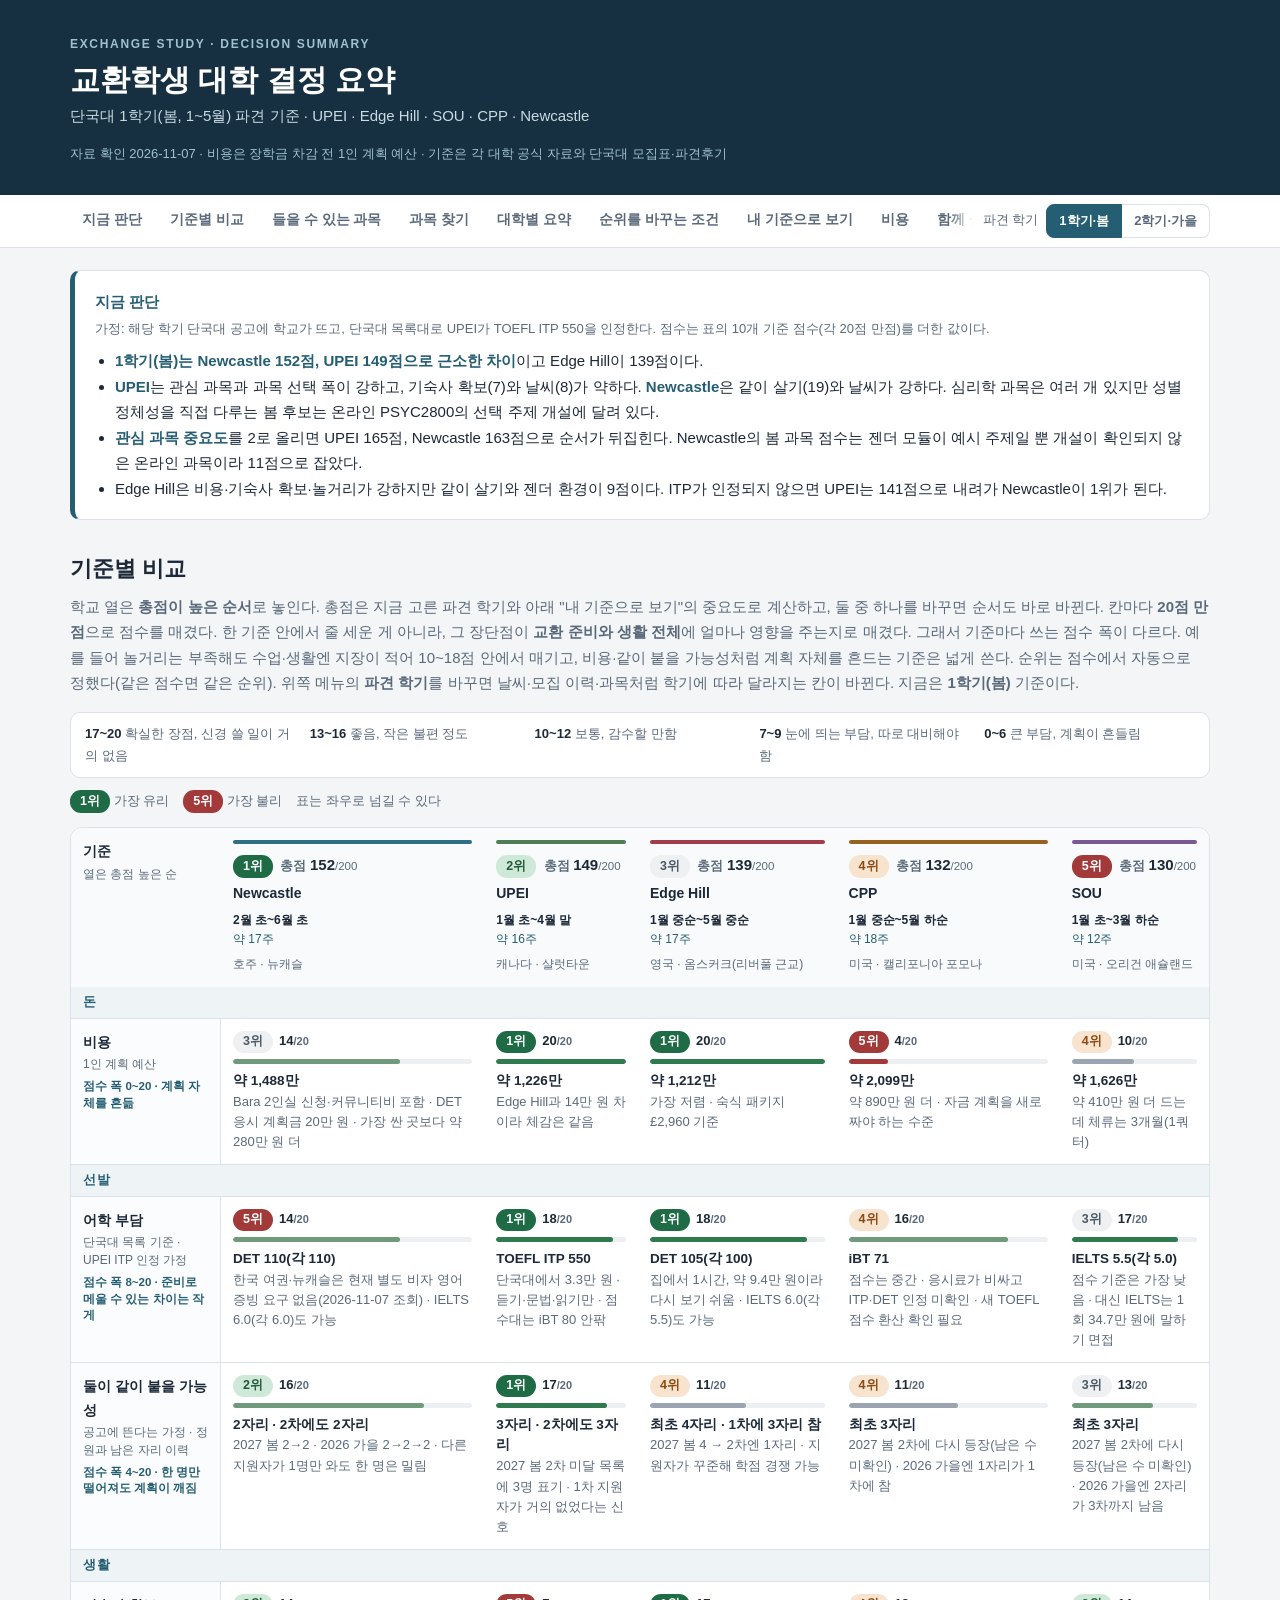
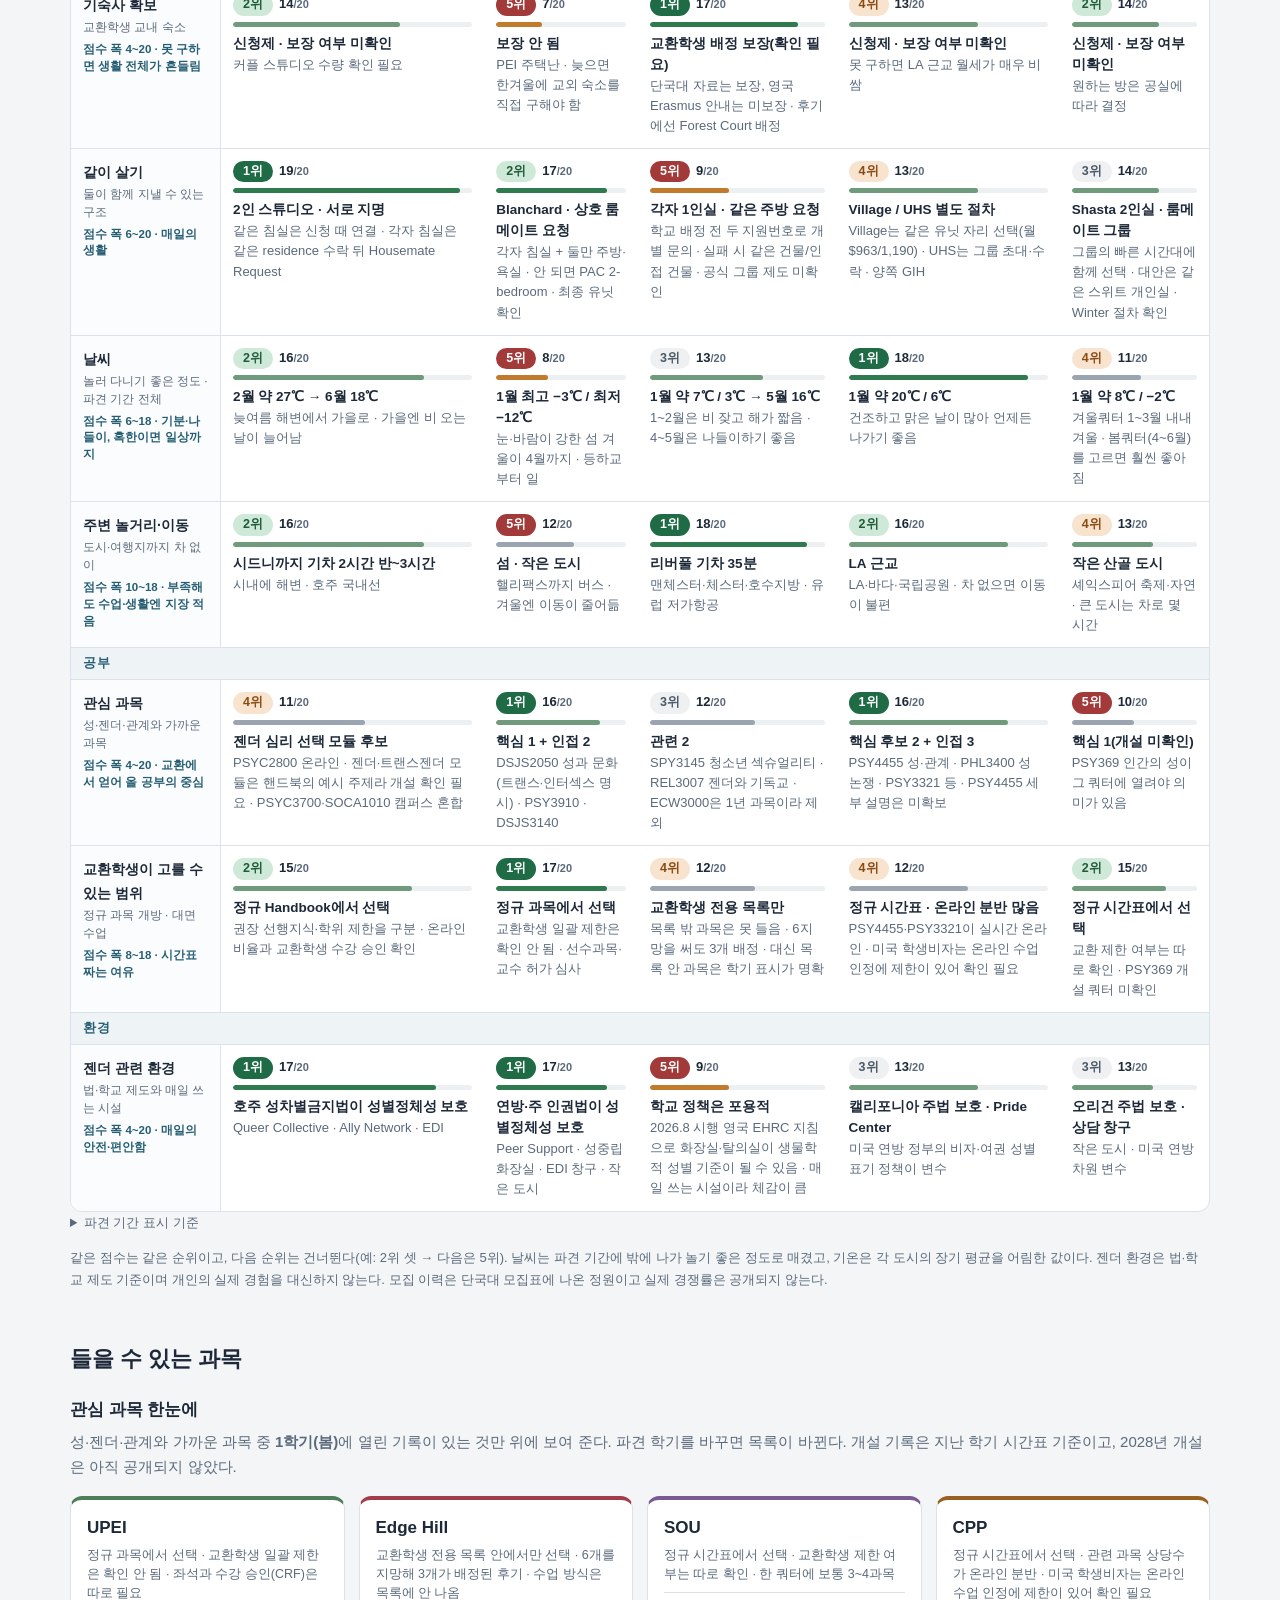
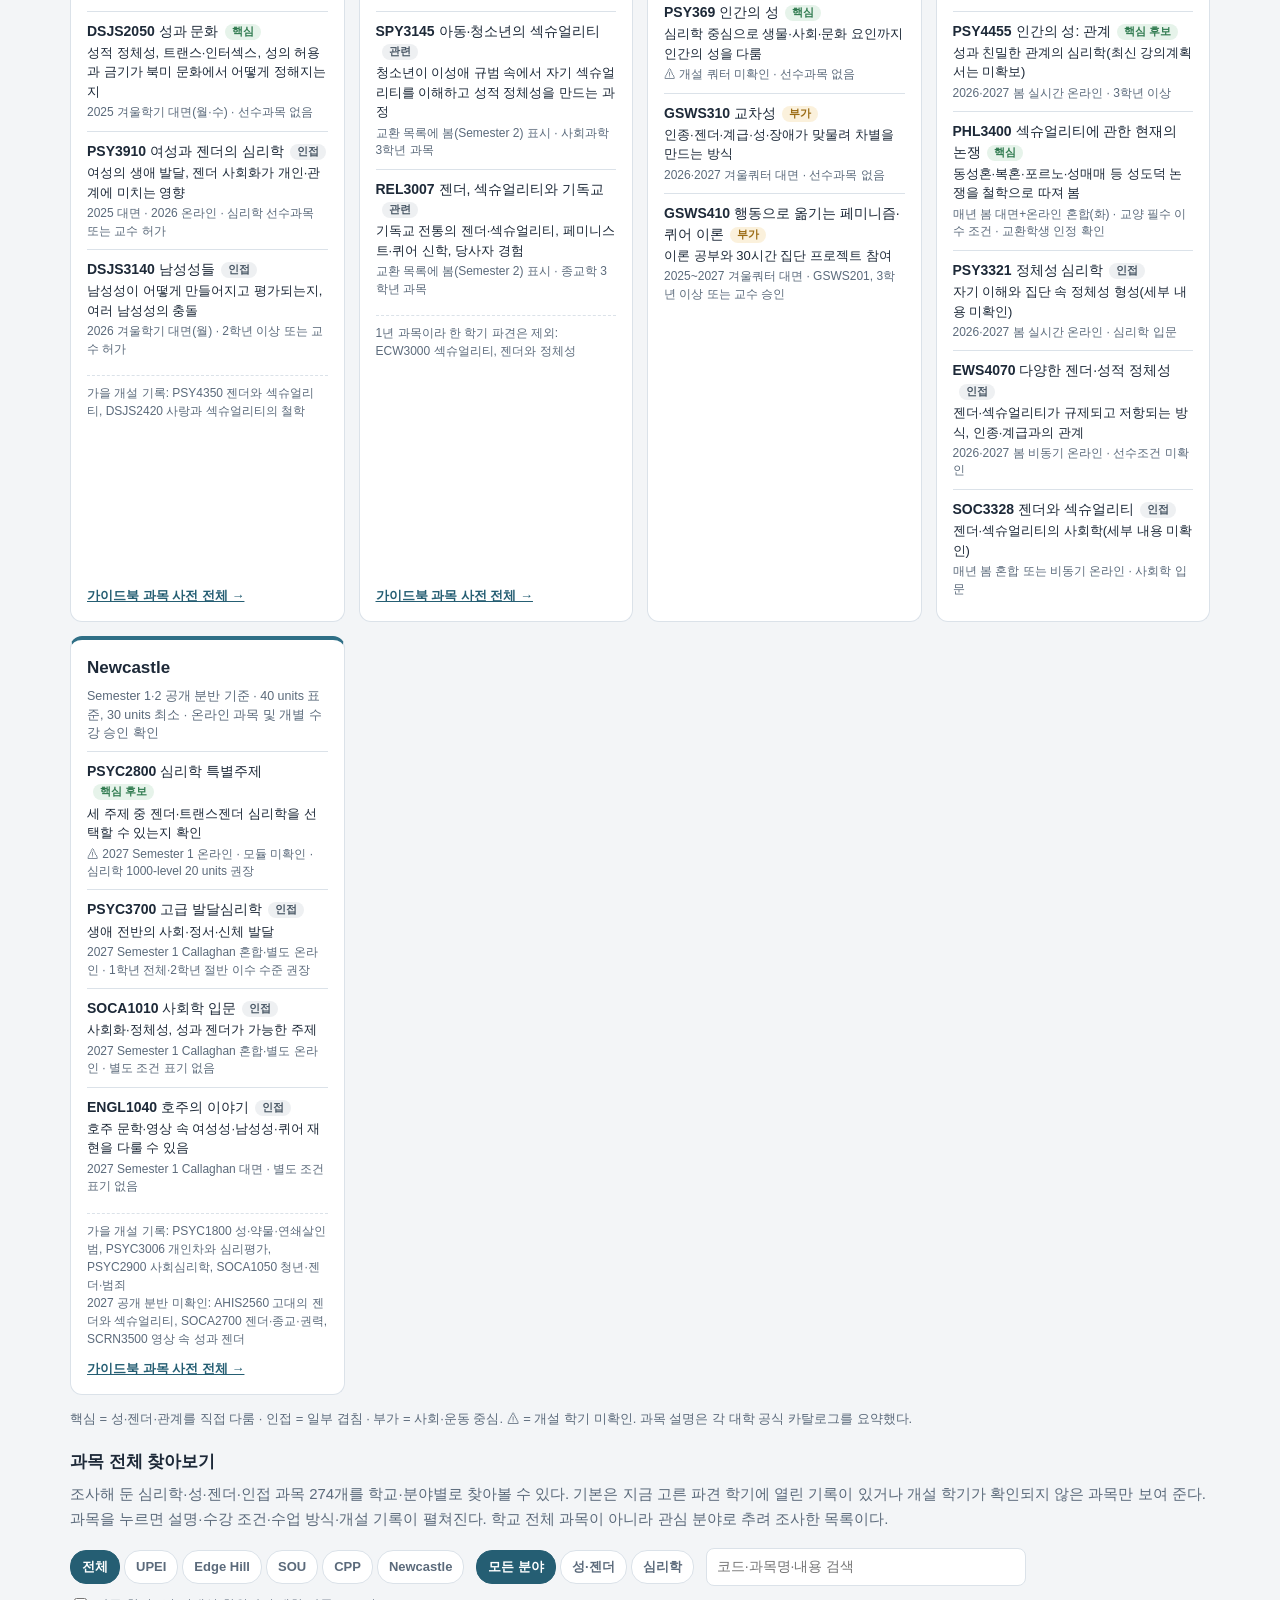
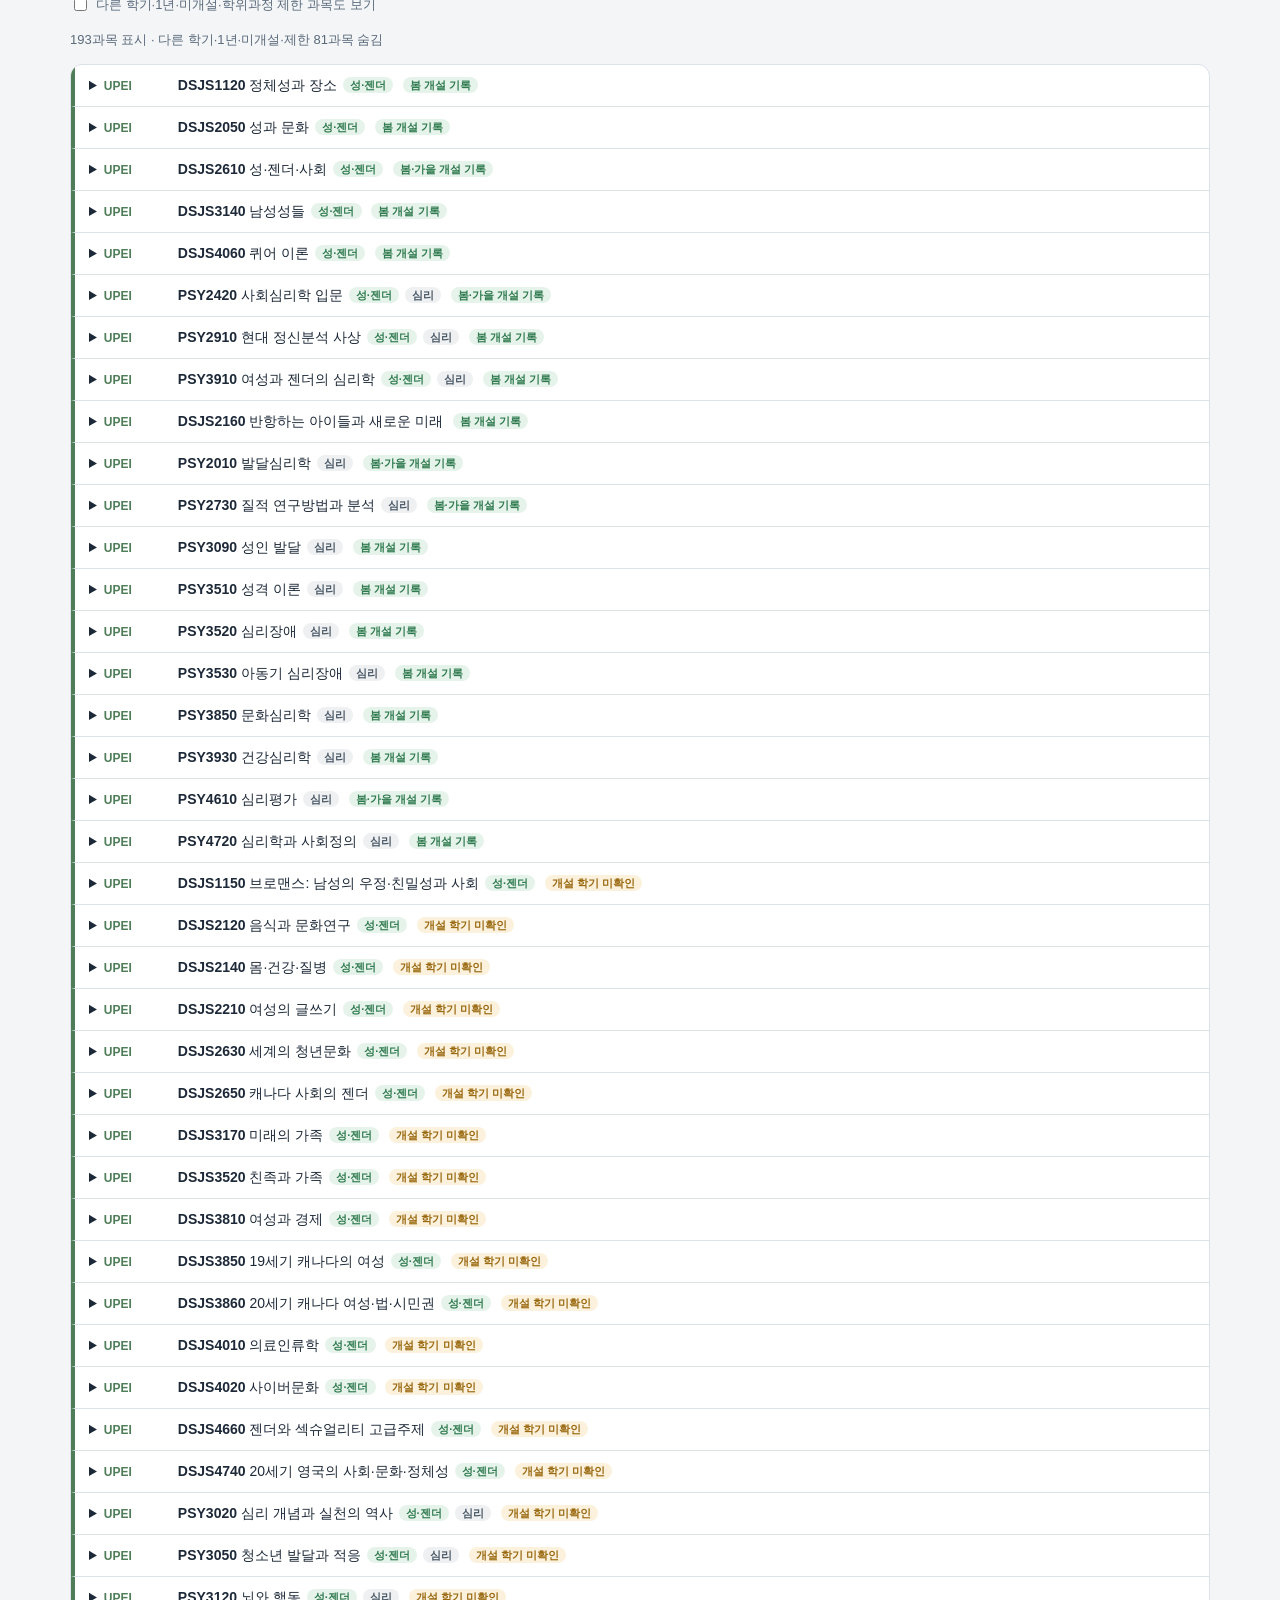
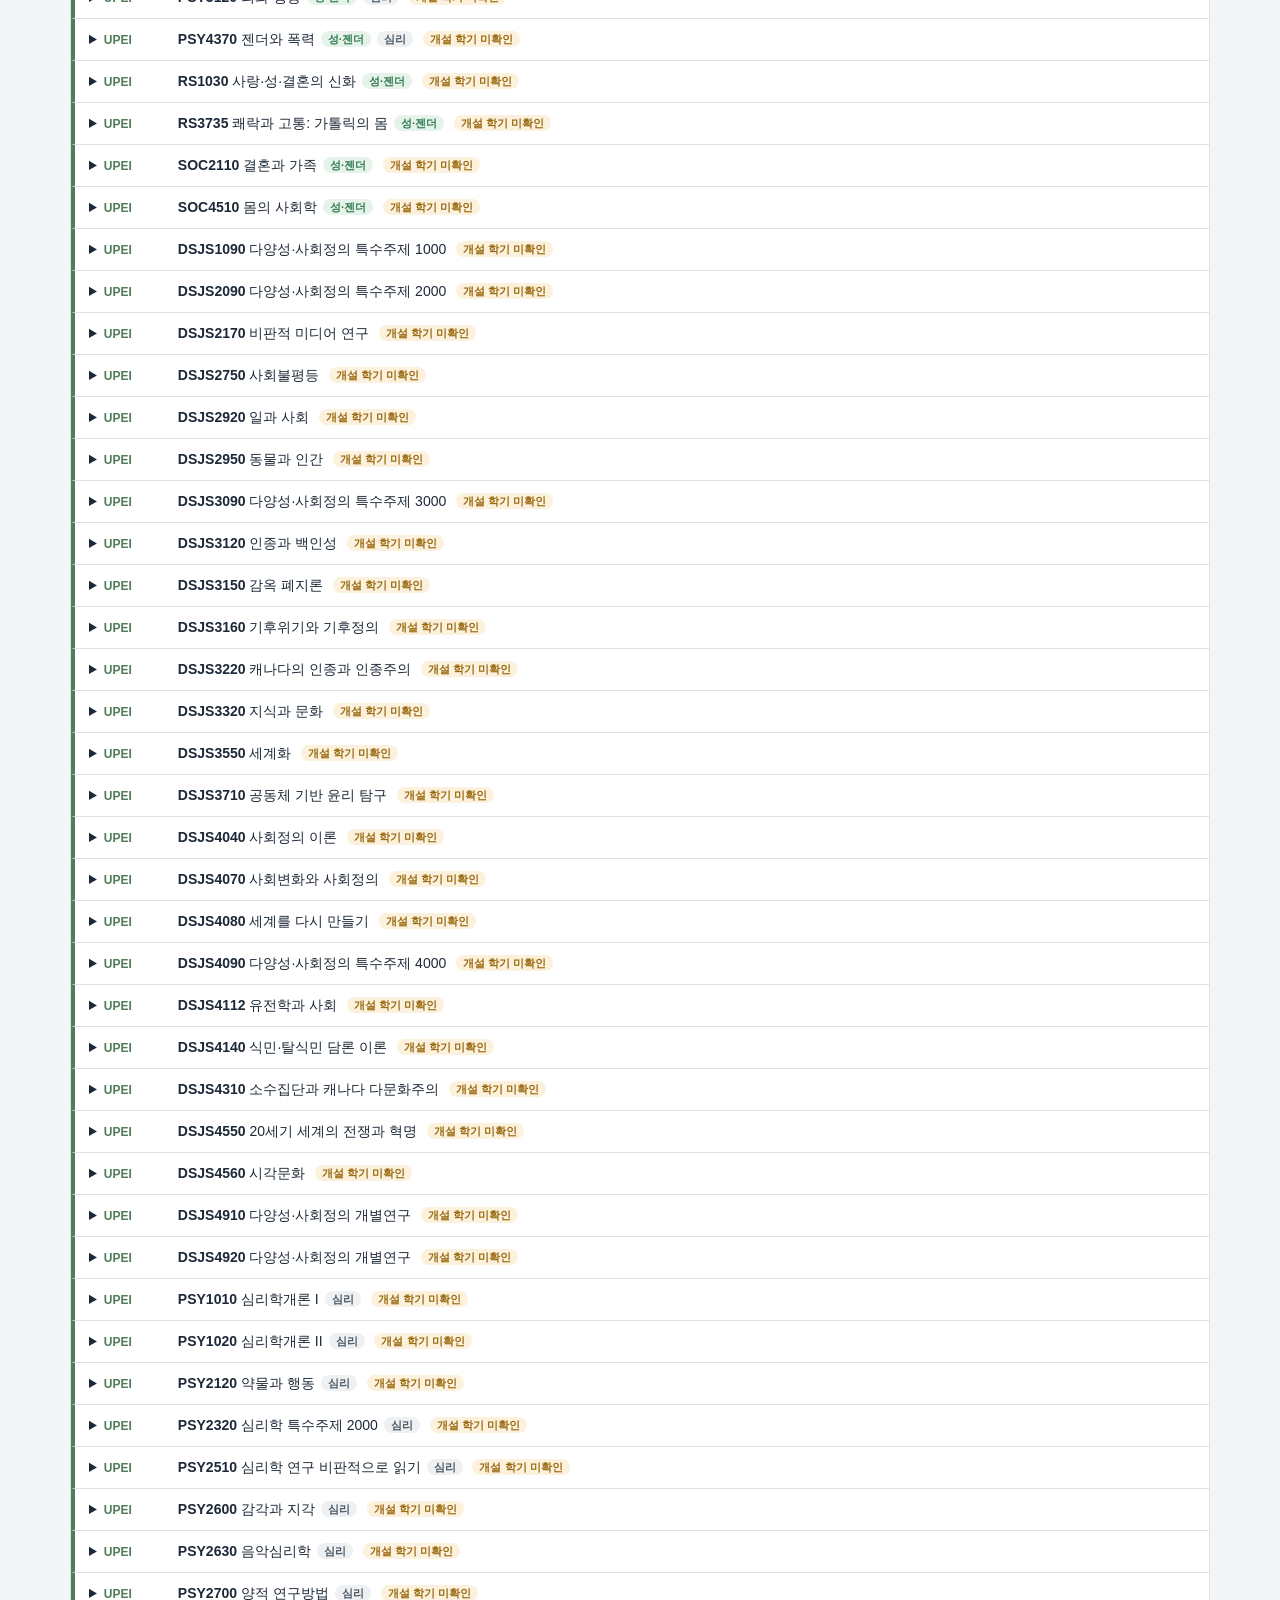
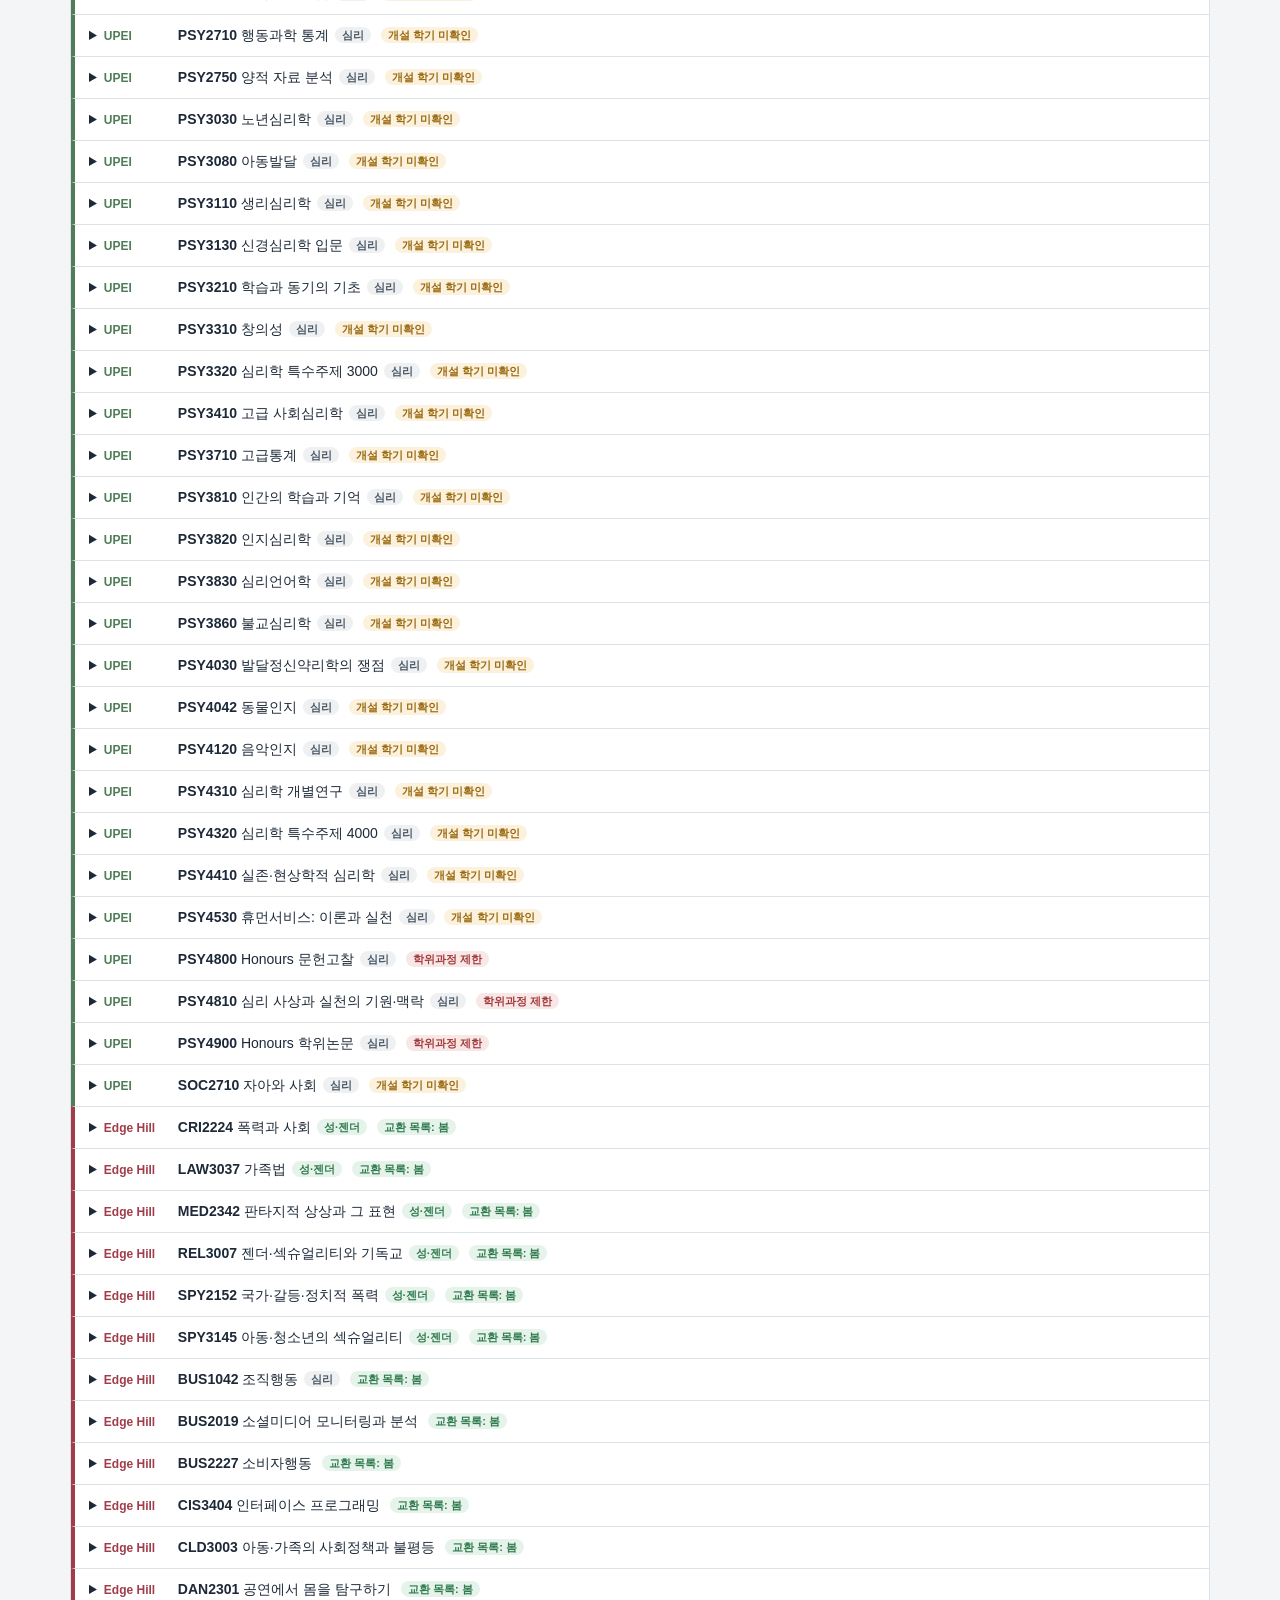
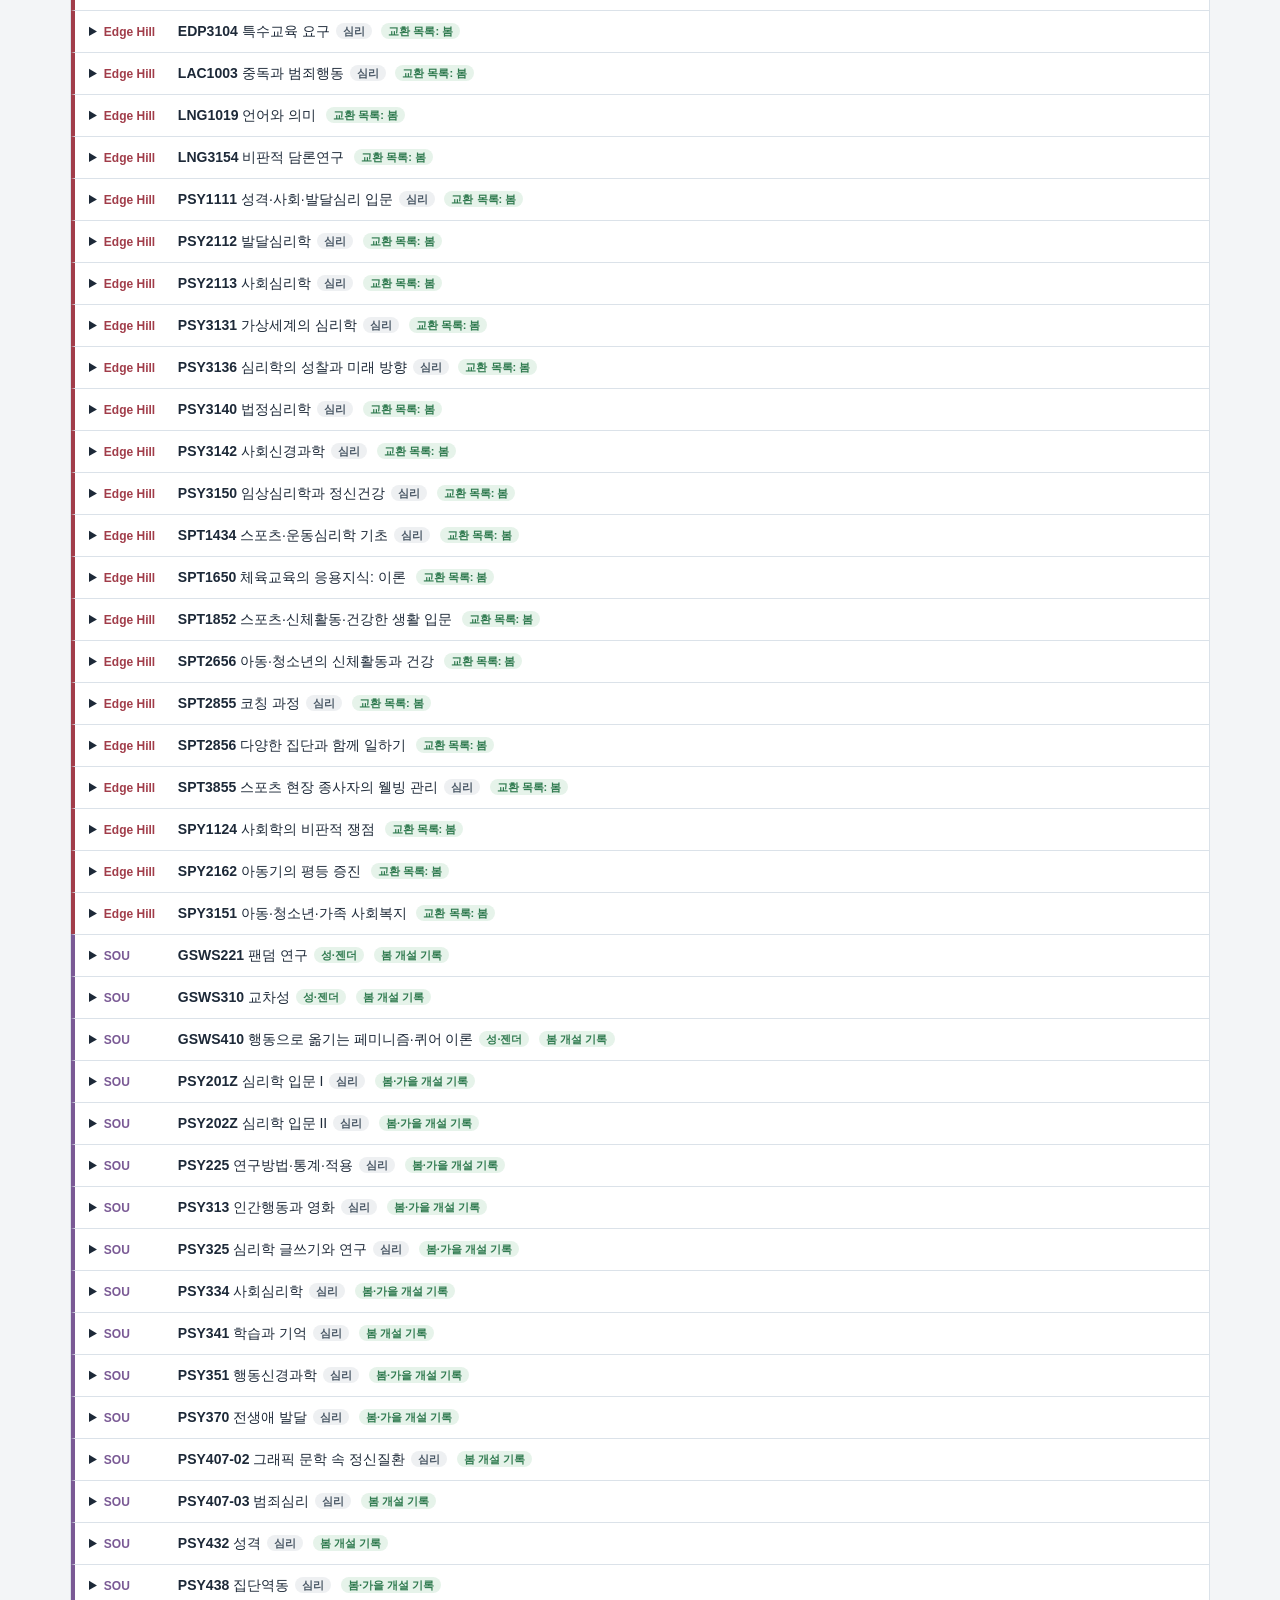
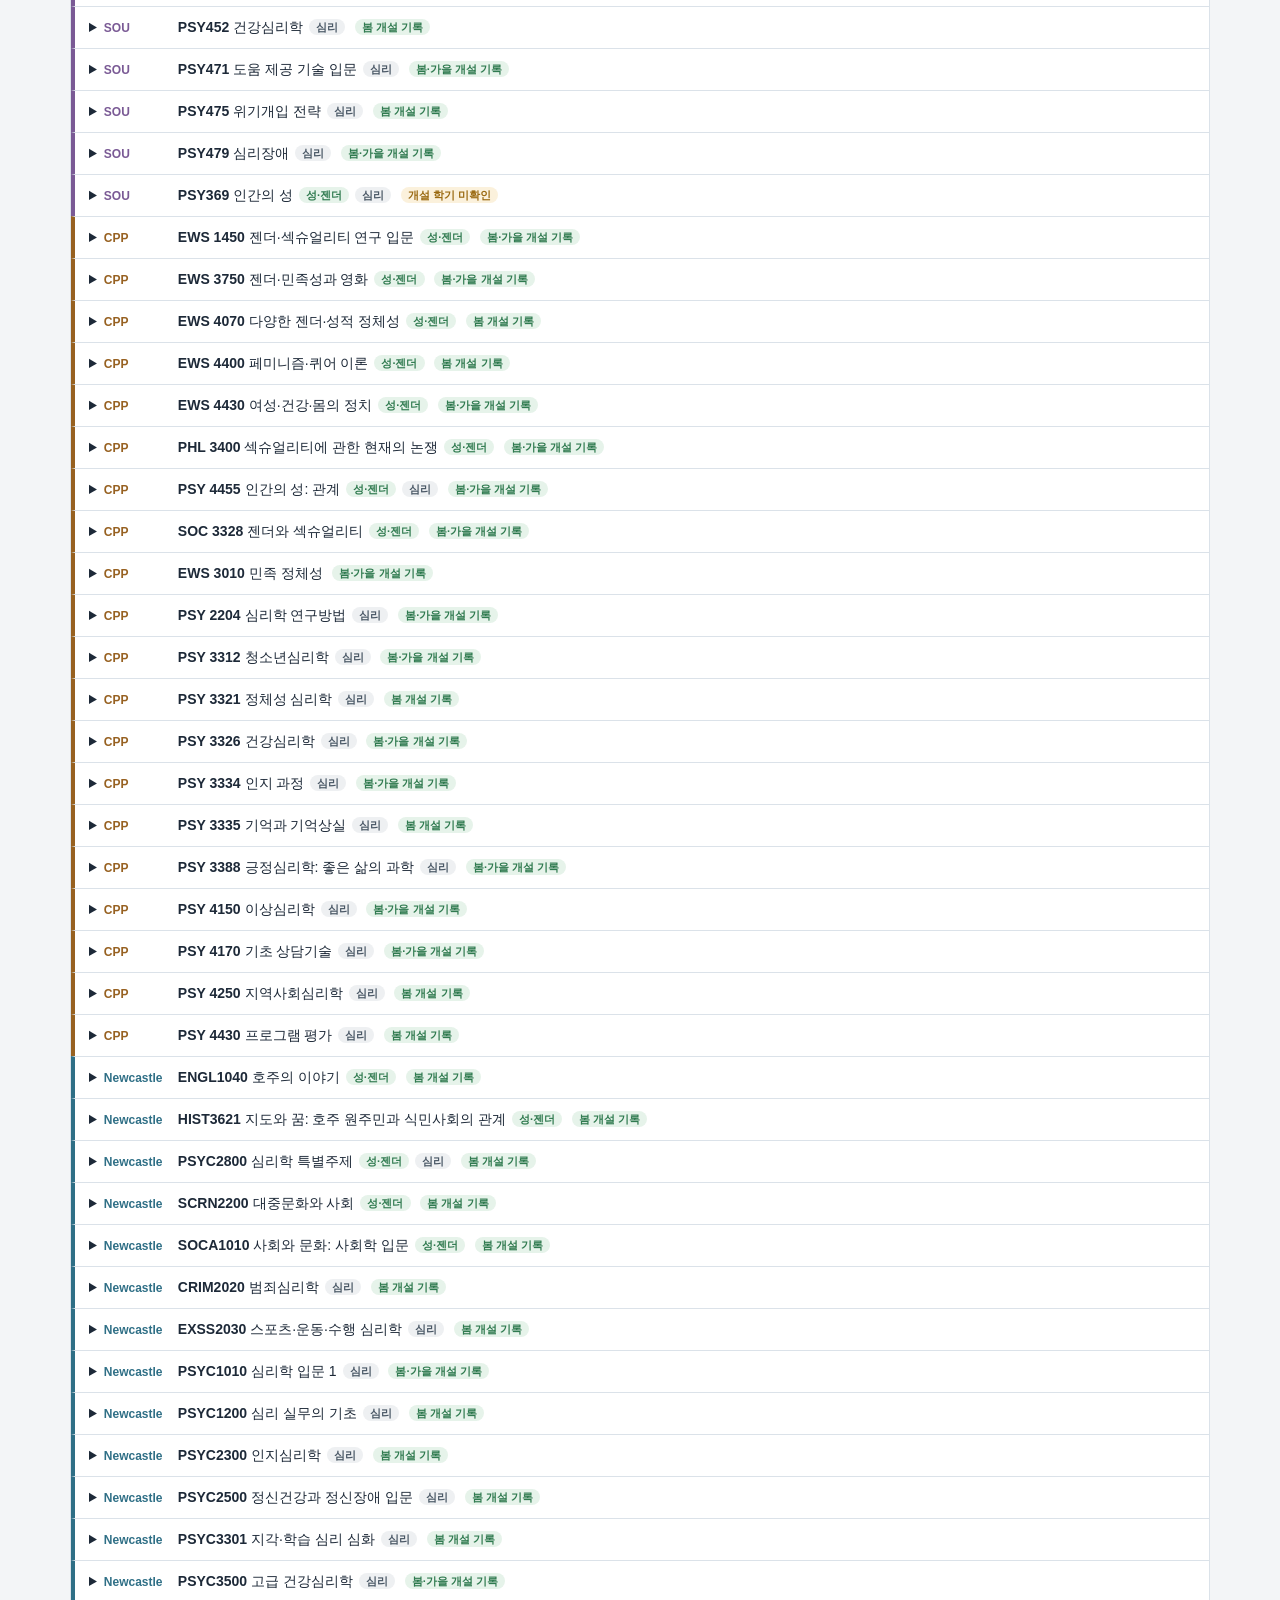
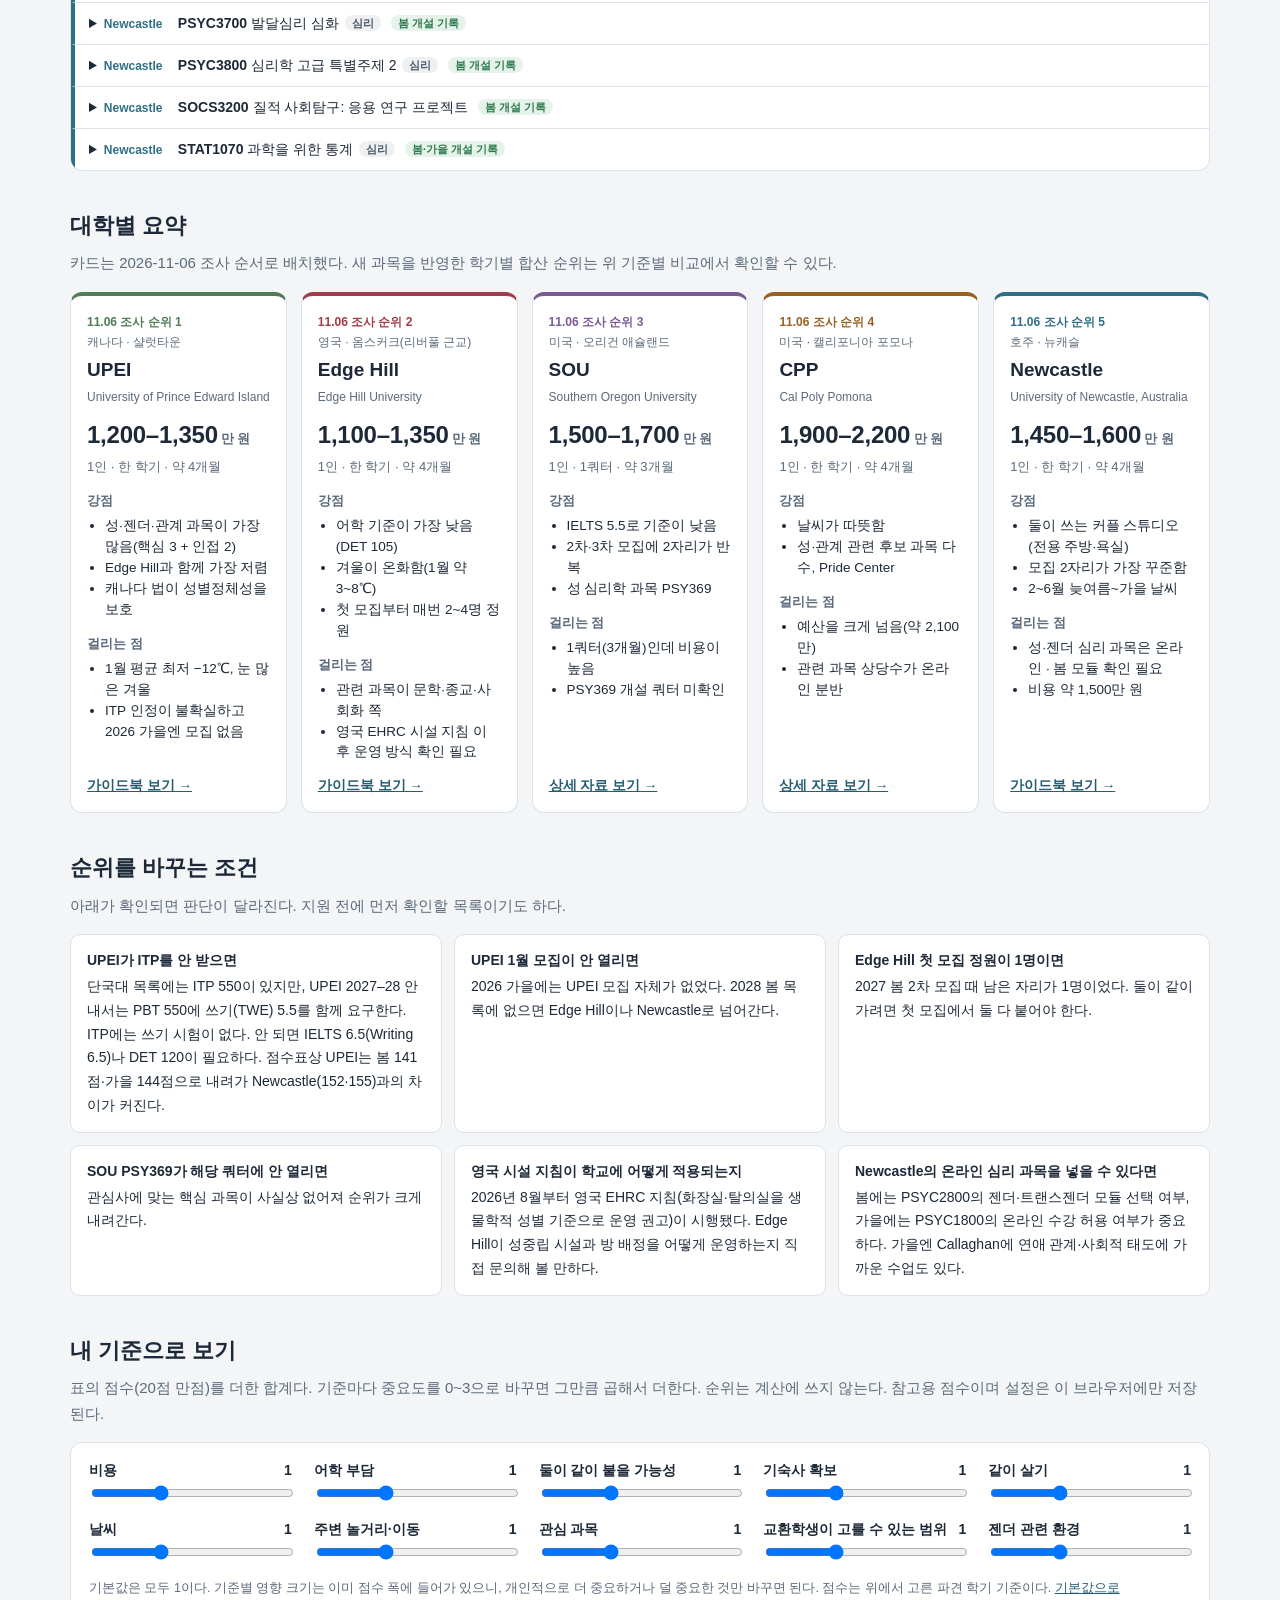
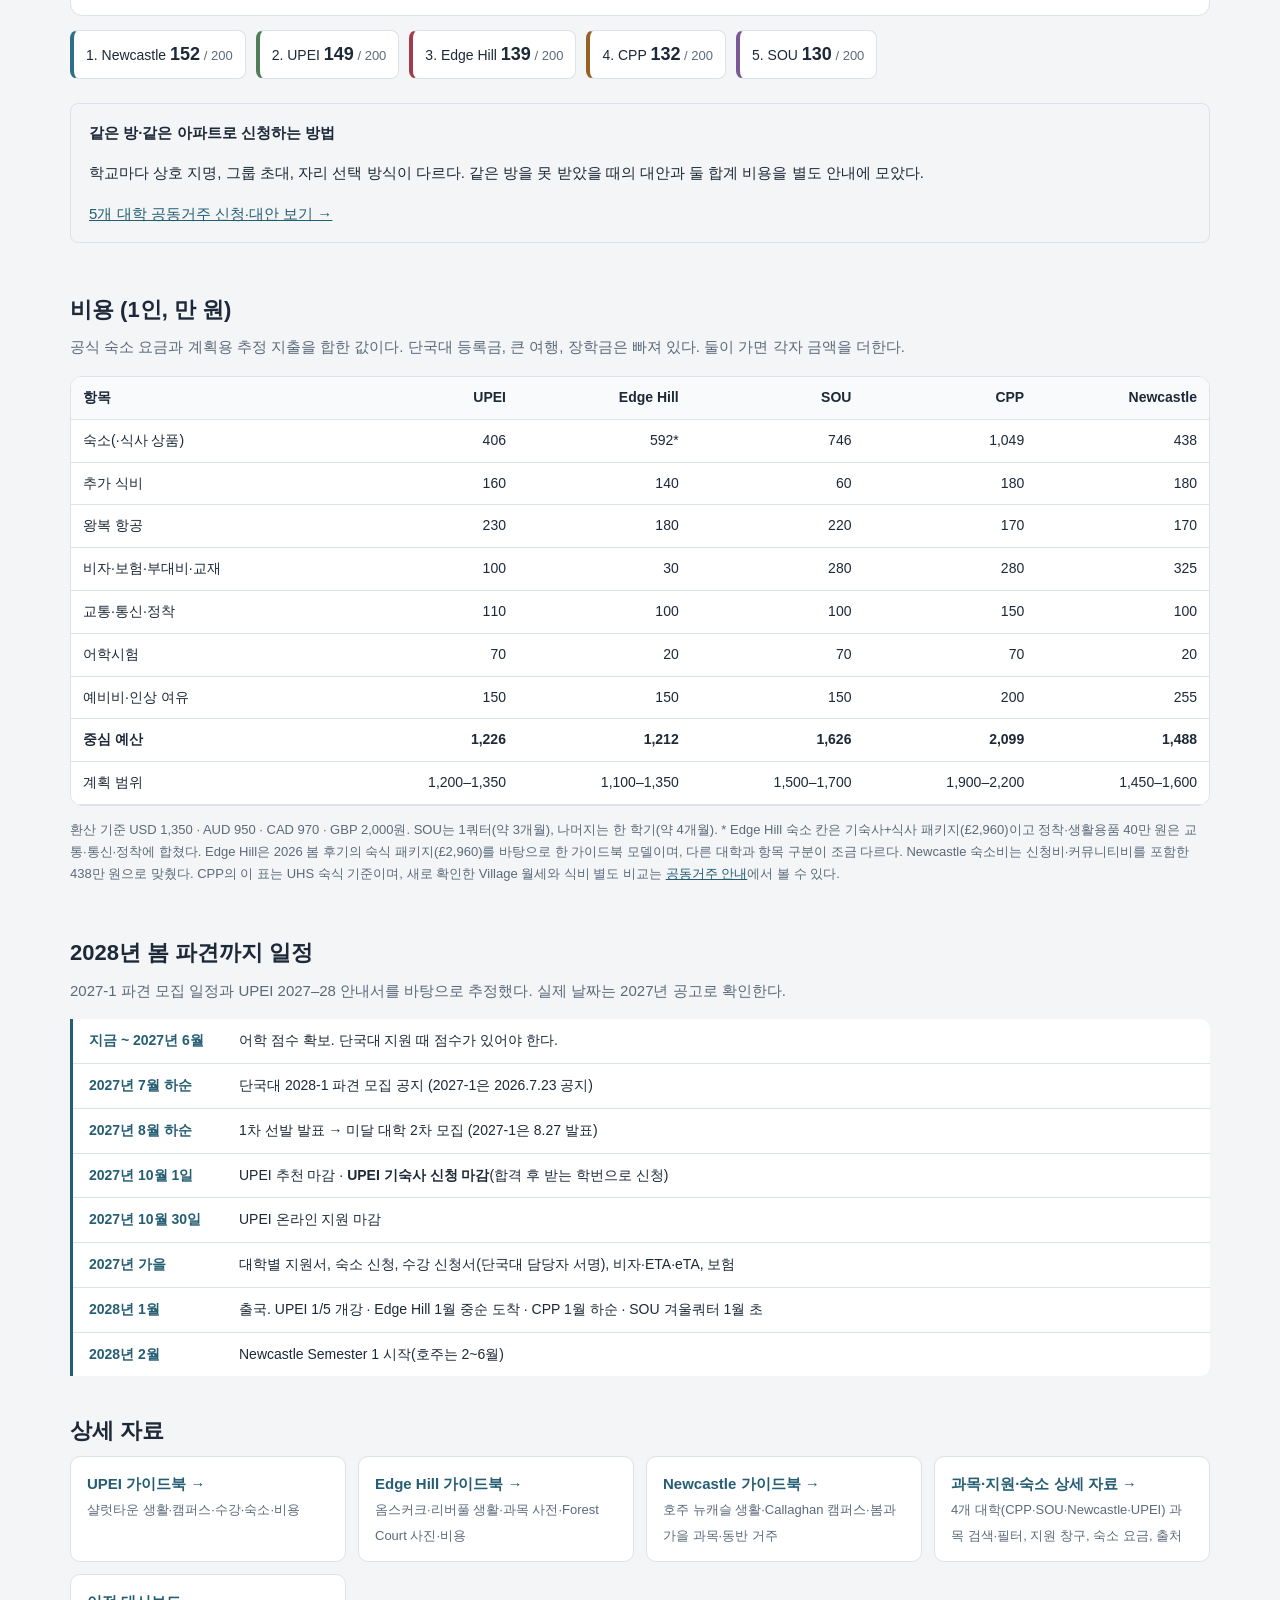
==== commit 587a8d08: "과목 찾기: 학위과정 제한 과목을 기본 목록에서 숨기고 배지 표시, 뉴캐슬 가이드북 상단 바가 그래프 막대 CSS와 겹쳐 깨지던 문제 수정 Co-Authored-By: Claude" ====
--- a/index.html
+++ b/index.html
@@ -184,7 +184,7 @@
   <p class="small">핵심 = 성·젠더·관계를 직접 다룸 · 인접 = 일부 겹침 · 부가 = 사회·운동 중심. ⚠ = 개설 학기 미확인. 과목 설명은 각 대학 공식 카탈로그를 요약했다.</p>
   <h3 class="sub" id="browse">과목 전체 찾아보기</h3>
   <p class="lead">조사해 둔 심리학·성·젠더·인접 과목 <span id="browse-total"></span>개를 학교·분야별로 찾아볼 수 있다. 기본은 지금 고른 파견 학기에 열린 기록이 있거나 개설 학기가 확인되지 않은 과목만 보여 준다. 과목을 누르면 설명·수강 조건·수업 방식·개설 기록이 펼쳐진다. 학교 전체 과목이 아니라 관심 분야로 추려 조사한 목록이다.</p>
-  <div class="cfil"><div class="seg" id="cschool" role="group" aria-label="학교"></div><div class="seg" id="ccat" role="group" aria-label="분야"><button type="button" data-v="all" aria-pressed="true">모든 분야</button><button type="button" data-v="g" aria-pressed="false">성·젠더</button><button type="button" data-v="p" aria-pressed="false">심리학</button></div><input id="cq" type="search" placeholder="코드·과목명·내용 검색" aria-label="과목 검색"><label class="chk"><input id="cmore" type="checkbox"> 다른 학기·1년·미개설 과목도 보기</label></div>
+  <div class="cfil"><div class="seg" id="cschool" role="group" aria-label="학교"></div><div class="seg" id="ccat" role="group" aria-label="분야"><button type="button" data-v="all" aria-pressed="true">모든 분야</button><button type="button" data-v="g" aria-pressed="false">성·젠더</button><button type="button" data-v="p" aria-pressed="false">심리학</button></div><input id="cq" type="search" placeholder="코드·과목명·내용 검색" aria-label="과목 검색"><label class="chk"><input id="cmore" type="checkbox"> 다른 학기·1년·미개설·학위과정 제한 과목도 보기</label></div>
   <p class="small" id="ccount" aria-live="polite"></p>
   <div id="clist"></div>
 </section>
@@ -474,11 +474,12 @@
 const CF={s:'all',cat:'all',q:'',more:false};
 const SN={upei:'UPEI',edge:'Edge Hill',sou:'SOU',cpp:'CPP',ncl:'Newcastle'};
 const esc=v=>String(v??'').replace(/[&<>"']/g,c=>({'&':'&amp;','<':'&lt;','>':'&gt;','"':'&quot;',"'":'&#39;'}[c]));
-function bucket(c){if(c.year)return 3;if(c.none)return 4;if(c.se.includes(TERM))return 0;if(!c.se.length)return 1;return 2;}
+const restricted=c=>/학위과정 제한/.test(c.status||'');
+function bucket(c){if(c.year)return 3;if(c.none||restricted(c))return 4;if(c.se.includes(TERM))return 0;if(!c.se.length)return 1;return 2;}
 function badge(c){const b=bucket(c),on=TERM==='fall'?'가을':'봄',off=TERM==='fall'?'봄':'가을';
   if(c.restricted)return '<span class="tb tb-no">학위과정 제한</span>';
  if(b===3)return '<span class="tb tb-no">1년 과목 · 한 학기 제외</span>';
- if(b===4)return '<span class="tb tb-no">2027 공개 분반 미확인</span>';
+ if(b===4)return restricted(c)?'<span class="tb tb-no">학위과정 소속자만</span>':'<span class="tb tb-no">2027 공개 분반 미확인</span>';
  if(c.s==='edge'&&b===0)return `<span class="tb tb-ok">교환 목록: ${on}</span>`;
  if(c.s==='edge'&&b===2)return `<span class="tb tb-off">교환 목록: ${off}</span>`;
  if(b===0)return `<span class="tb tb-ok">${c.se.length>1?'봄·가을':on} 개설 기록</span>`;
@@ -491,7 +492,7 @@
   &&(!q||[c.code,c.ko,c.en,c.area,c.desc,...(c.tags||[]),...(c.aliases||[])].join(' ').toLowerCase().includes(q)));
  rows.sort((a,b)=>so[a.s]-so[b.s]||bucket(a)-bucket(b)||(b.cats.includes('g')-a.cats.includes('g'))||a.code.localeCompare(b.code));
  const hidden=ALL.filter(c=>(CF.s==='all'||c.s===CF.s)&&(CF.cat==='all'||c.cats.includes(CF.cat))&&bucket(c)>1&&(!q||[c.code,c.ko,c.en,c.area,c.desc,...(c.tags||[]),...(c.aliases||[])].join(' ').toLowerCase().includes(q))).length;
- document.getElementById('ccount').textContent=`${rows.length}과목 표시`+(CF.more?'':` · 다른 학기·1년·미개설 ${hidden}과목 숨김`);
+ document.getElementById('ccount').textContent=`${rows.length}과목 표시`+(CF.more?'':` · 다른 학기·1년·미개설·제한 ${hidden}과목 숨김`);
  document.getElementById('clist').innerHTML=rows.length?rows.map(c=>`<details class="cr" style="--c:${col[c.s]}"><summary><span class="sn">${SN[c.s]}</span><b>${esc(c.code)}</b> ${esc(c.ko)}${c.cats.includes('g')?'<span class="tg tg-core">성·젠더</span>':''}${c.cats.includes('p')?'<span class="tg tg-adj">심리</span>':''} ${badge(c)}</summary><div class="cb">
   <p class="en">${esc(c.en)}${c.area?' · '+esc(c.area):''}</p>
   ${c.desc?`<p><b>공식 설명 요약</b><br>${esc(c.desc)}</p>`:''}${c.aliases?.length?`<p class="small">같은 수업의 교차등재 코드: ${c.aliases.map(esc).join(', ')}</p>`:''}
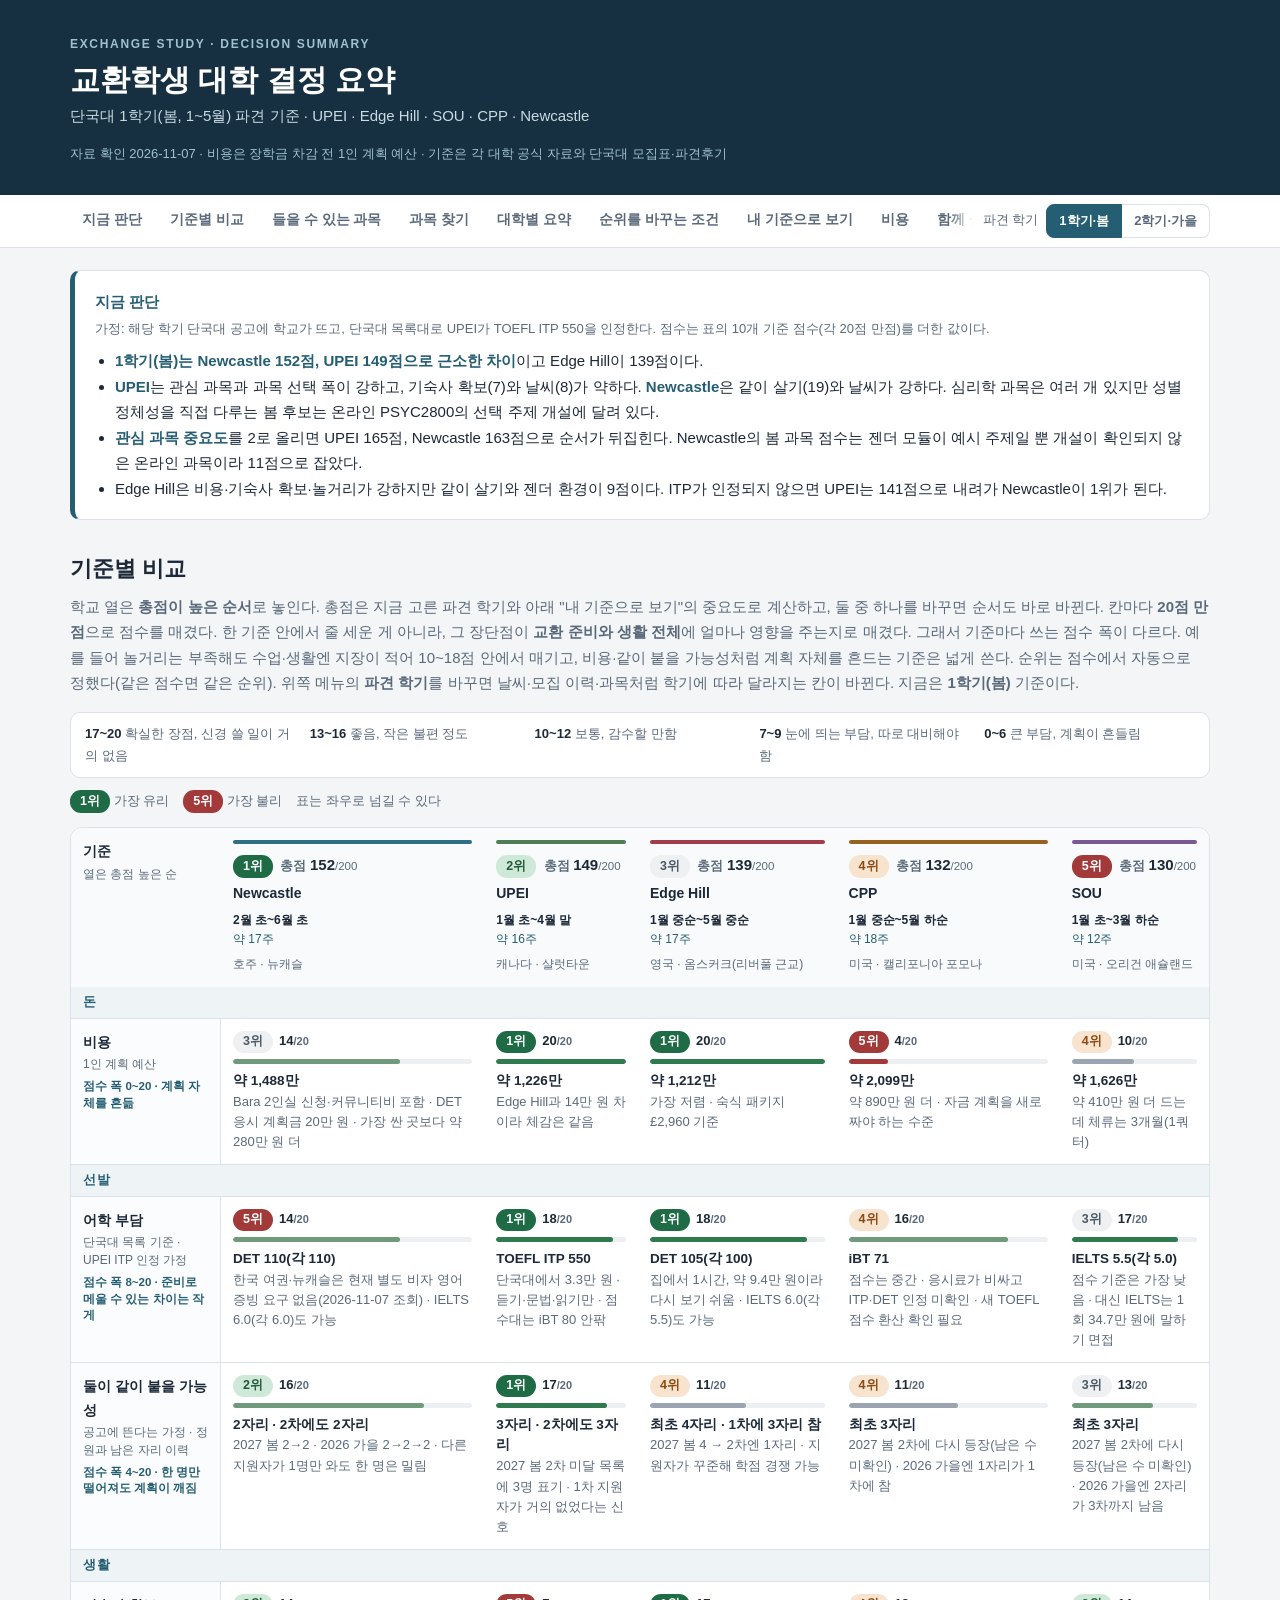
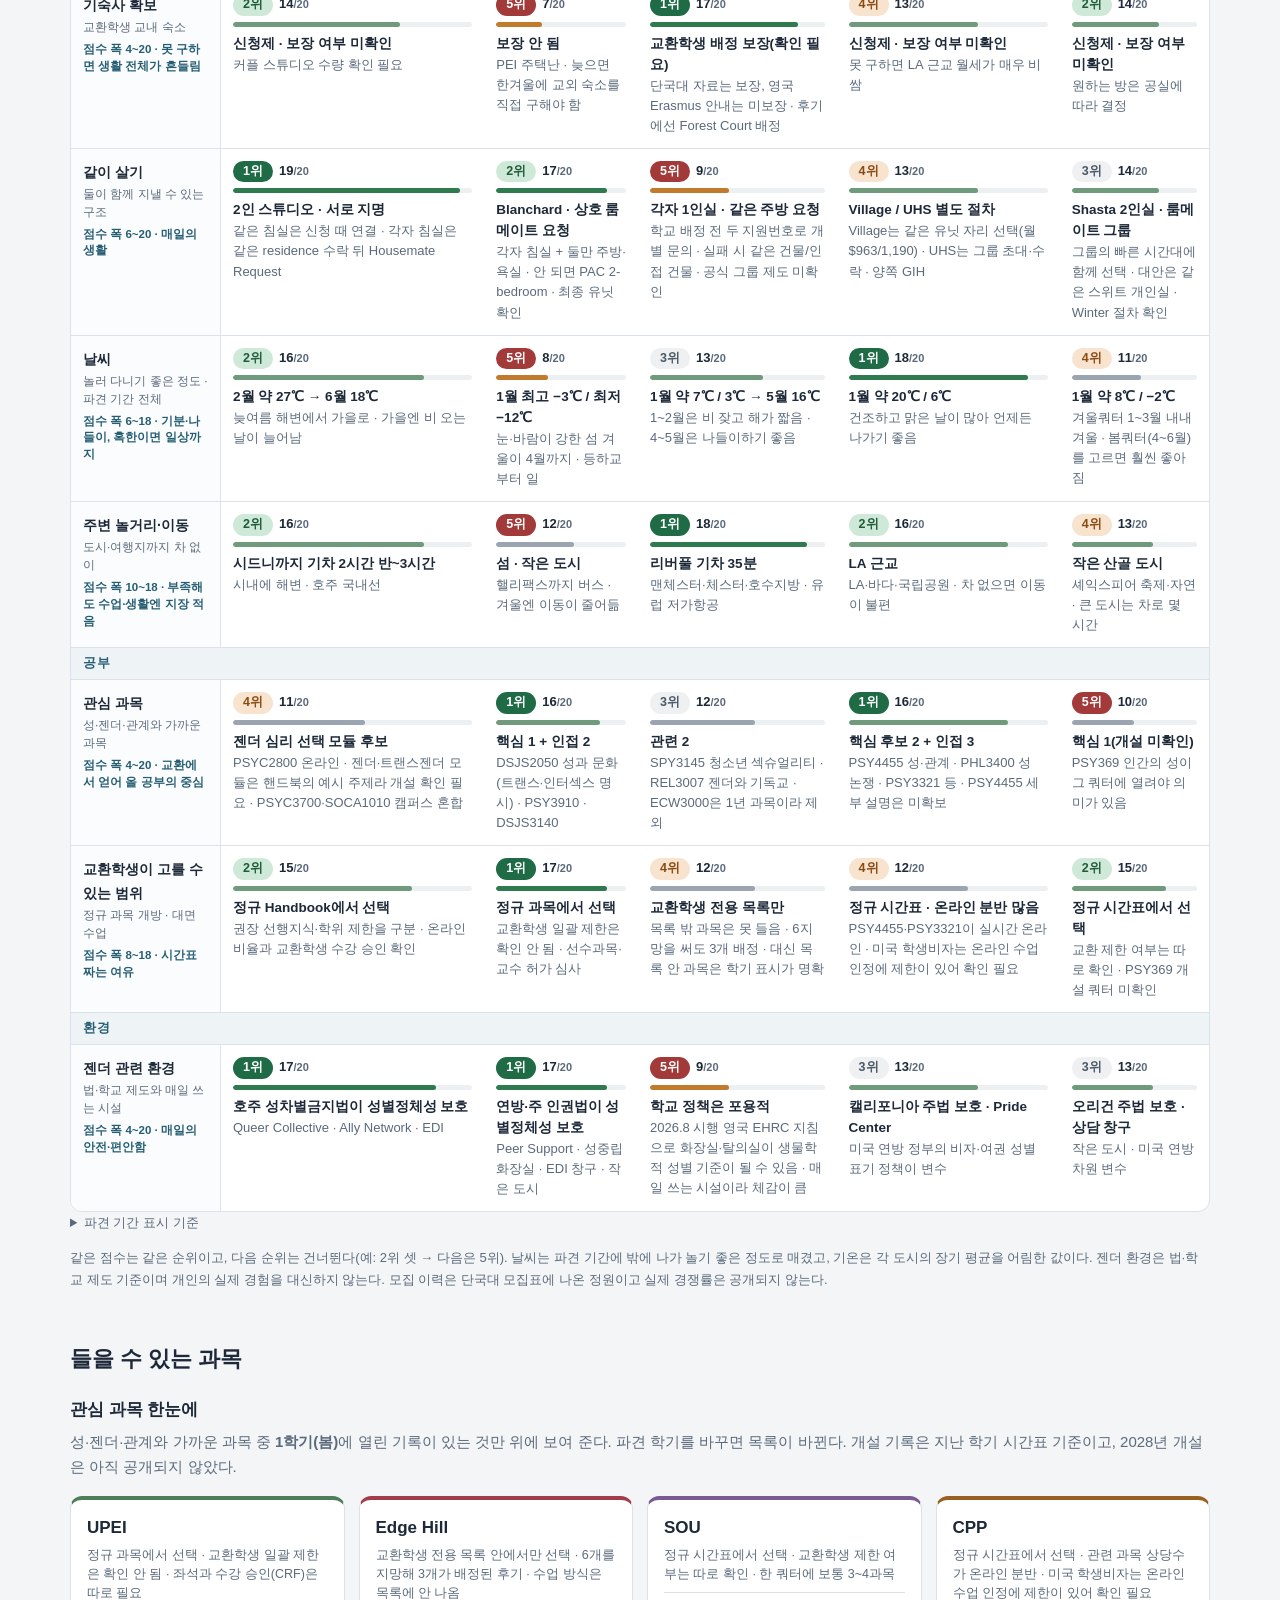
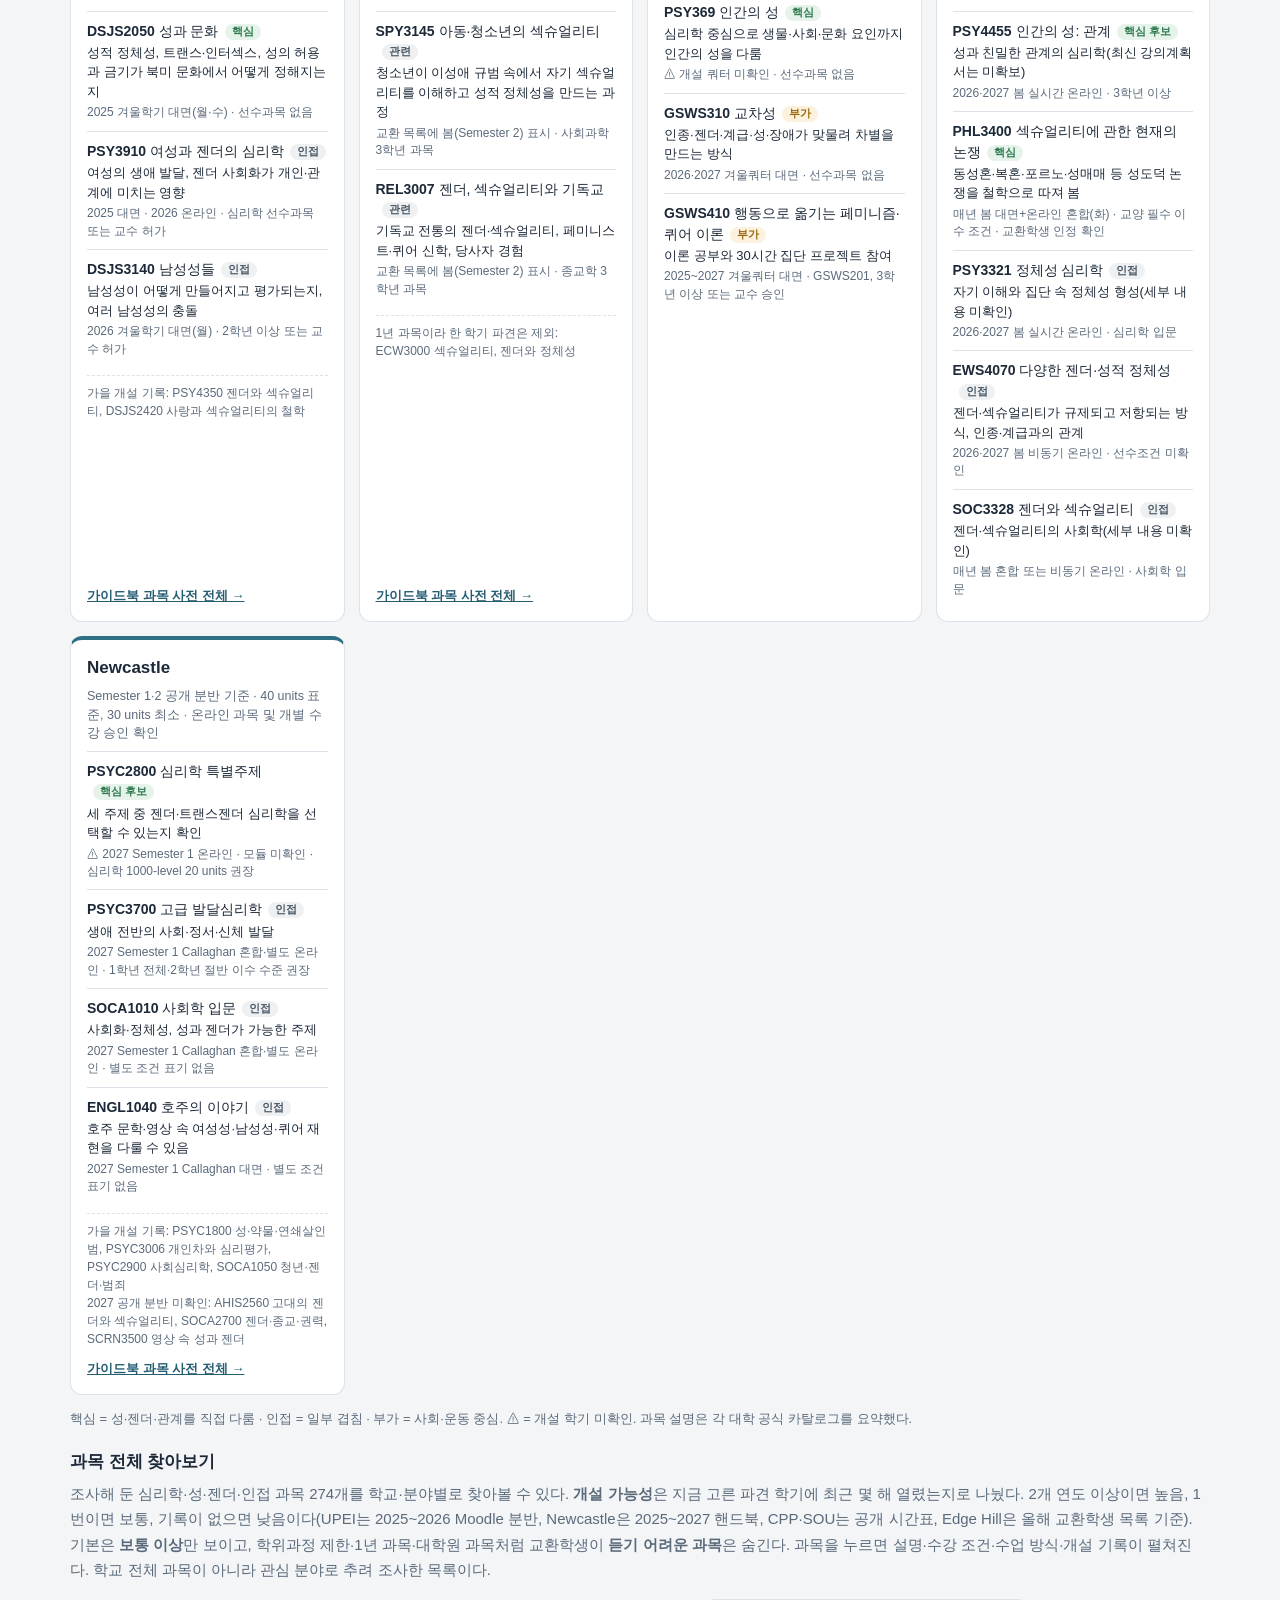
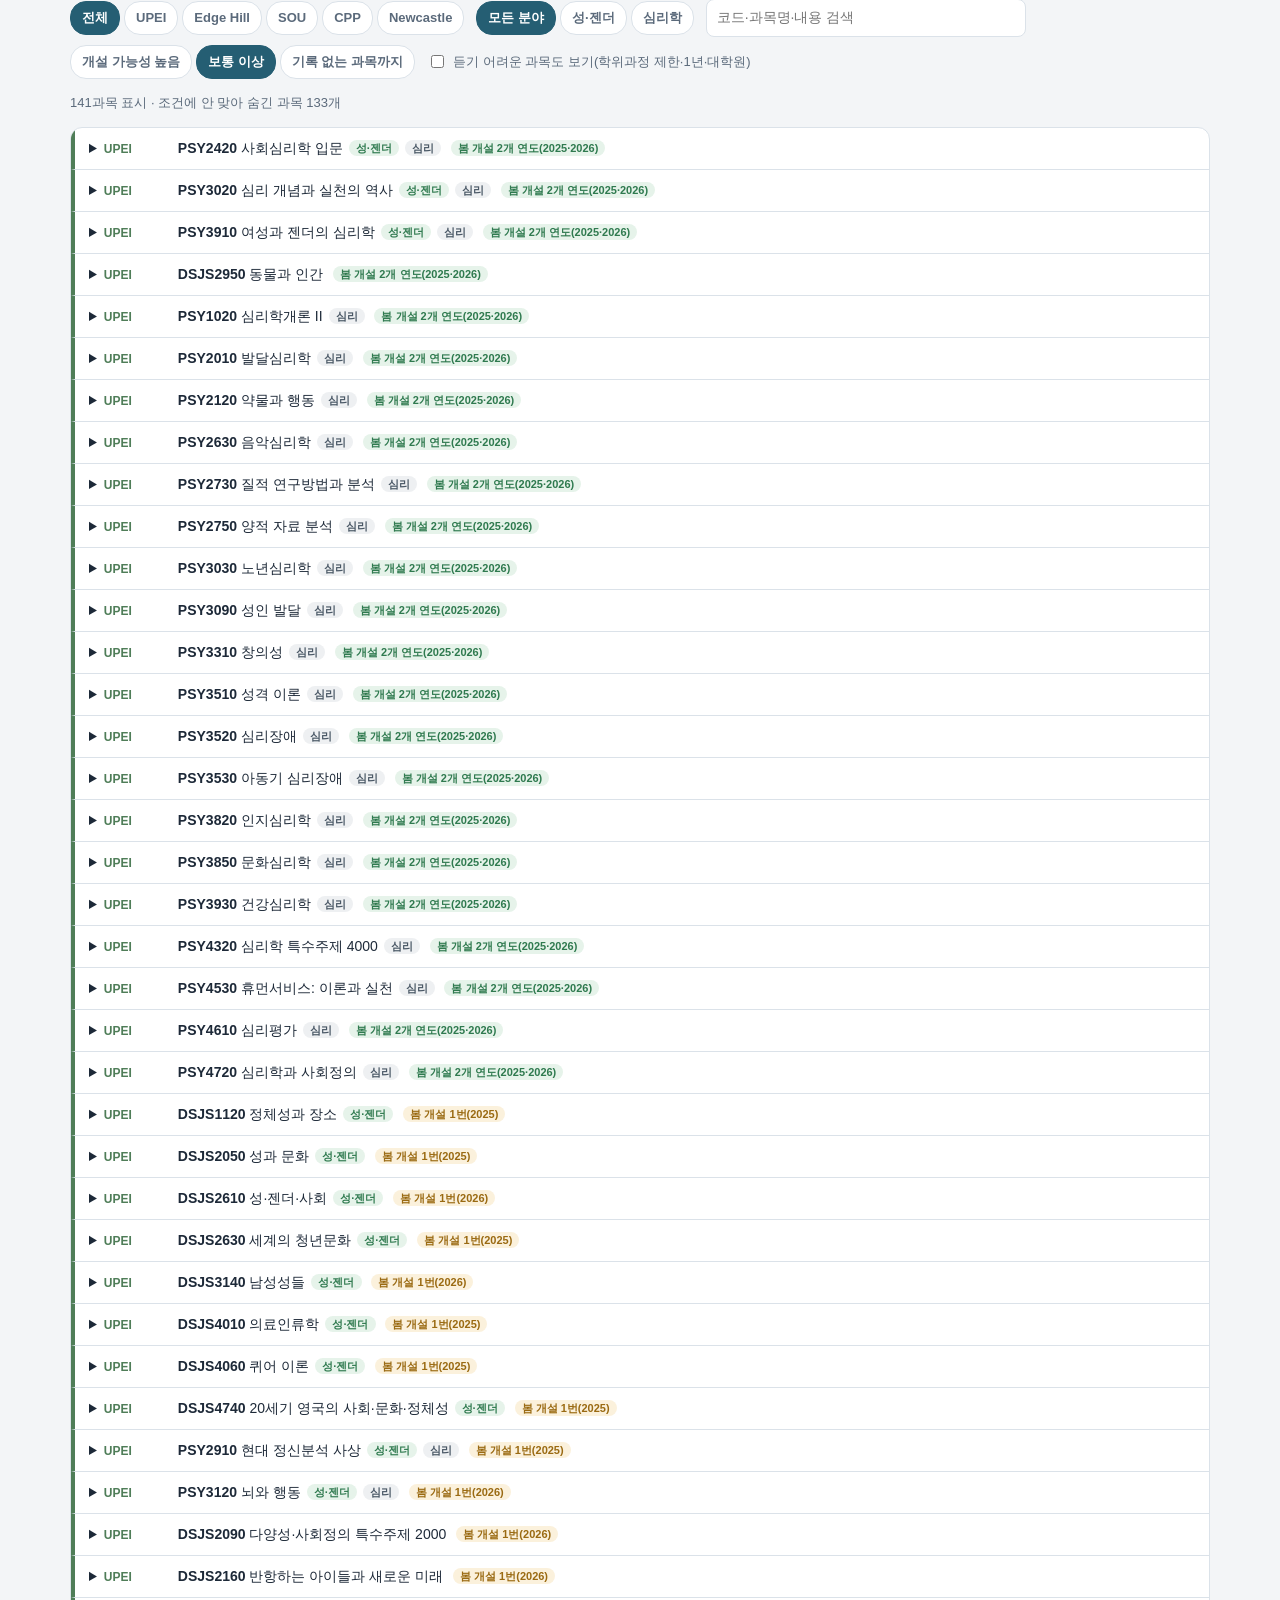
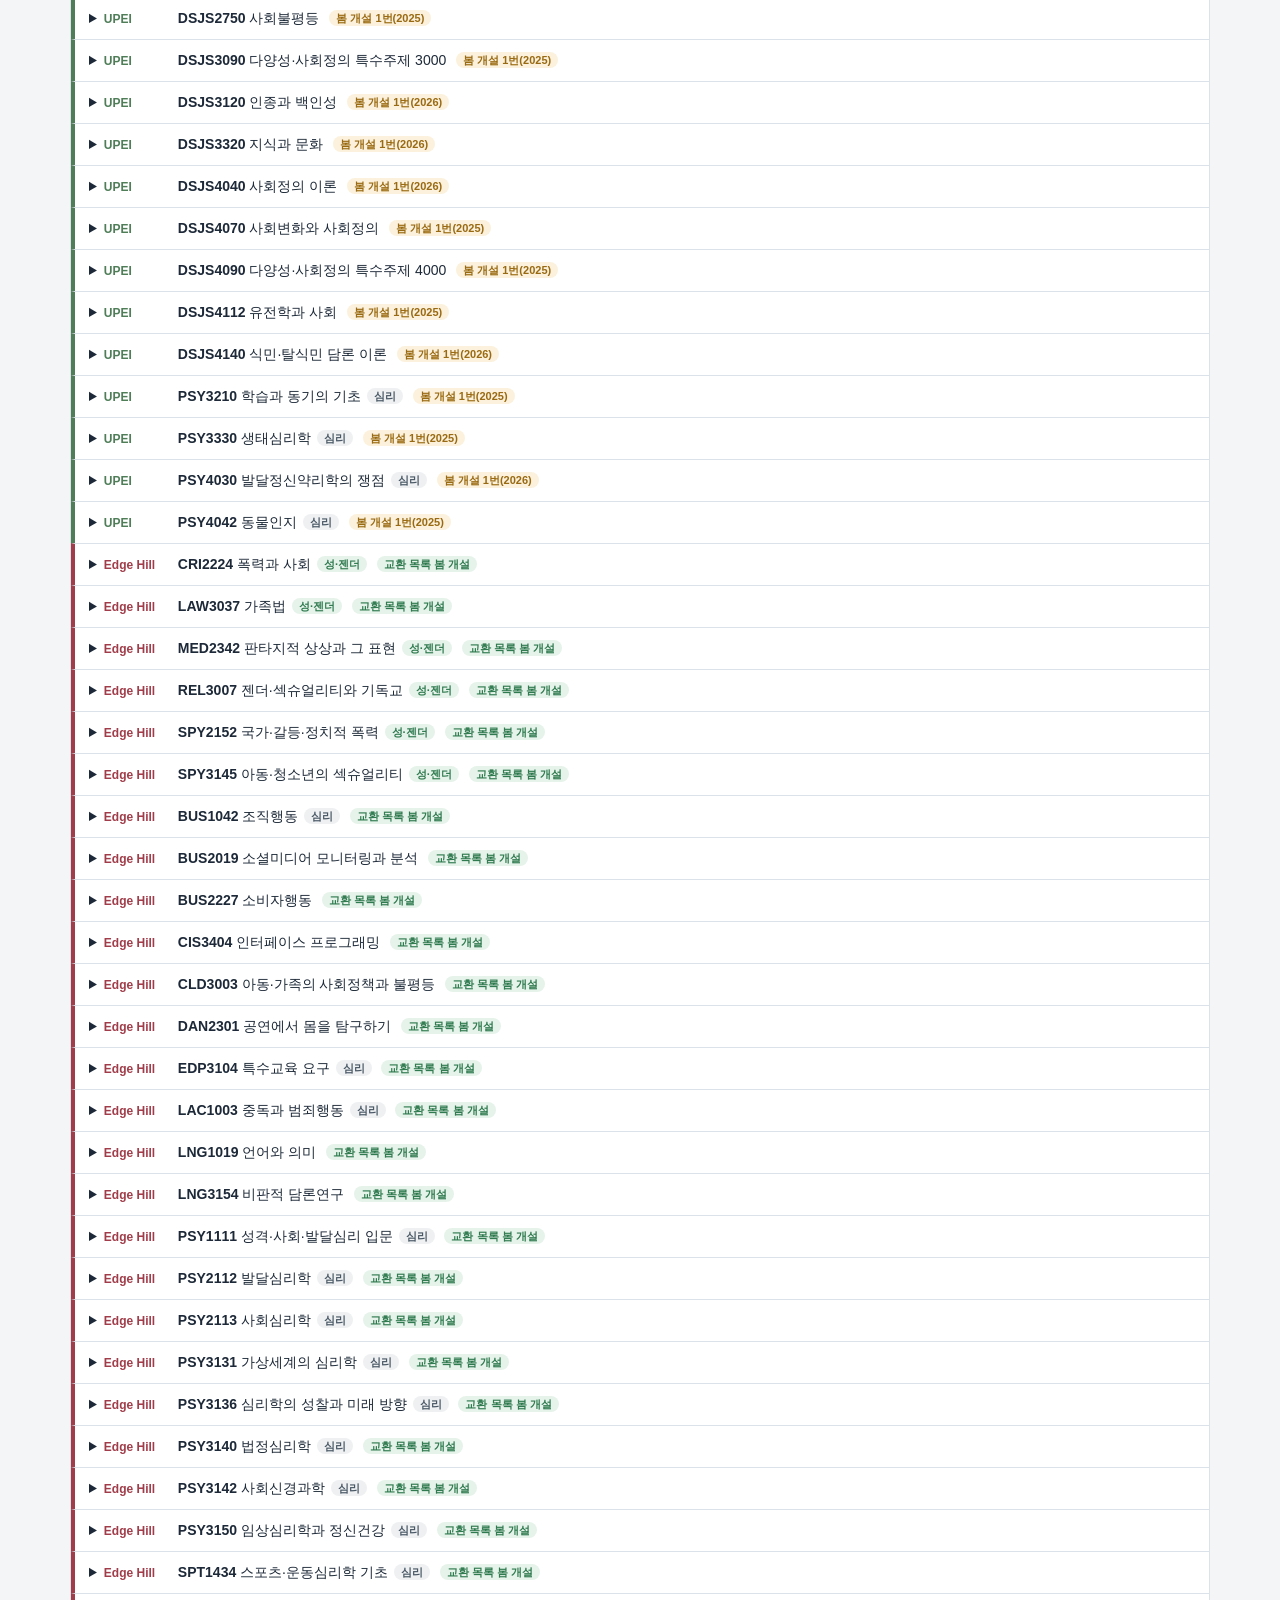
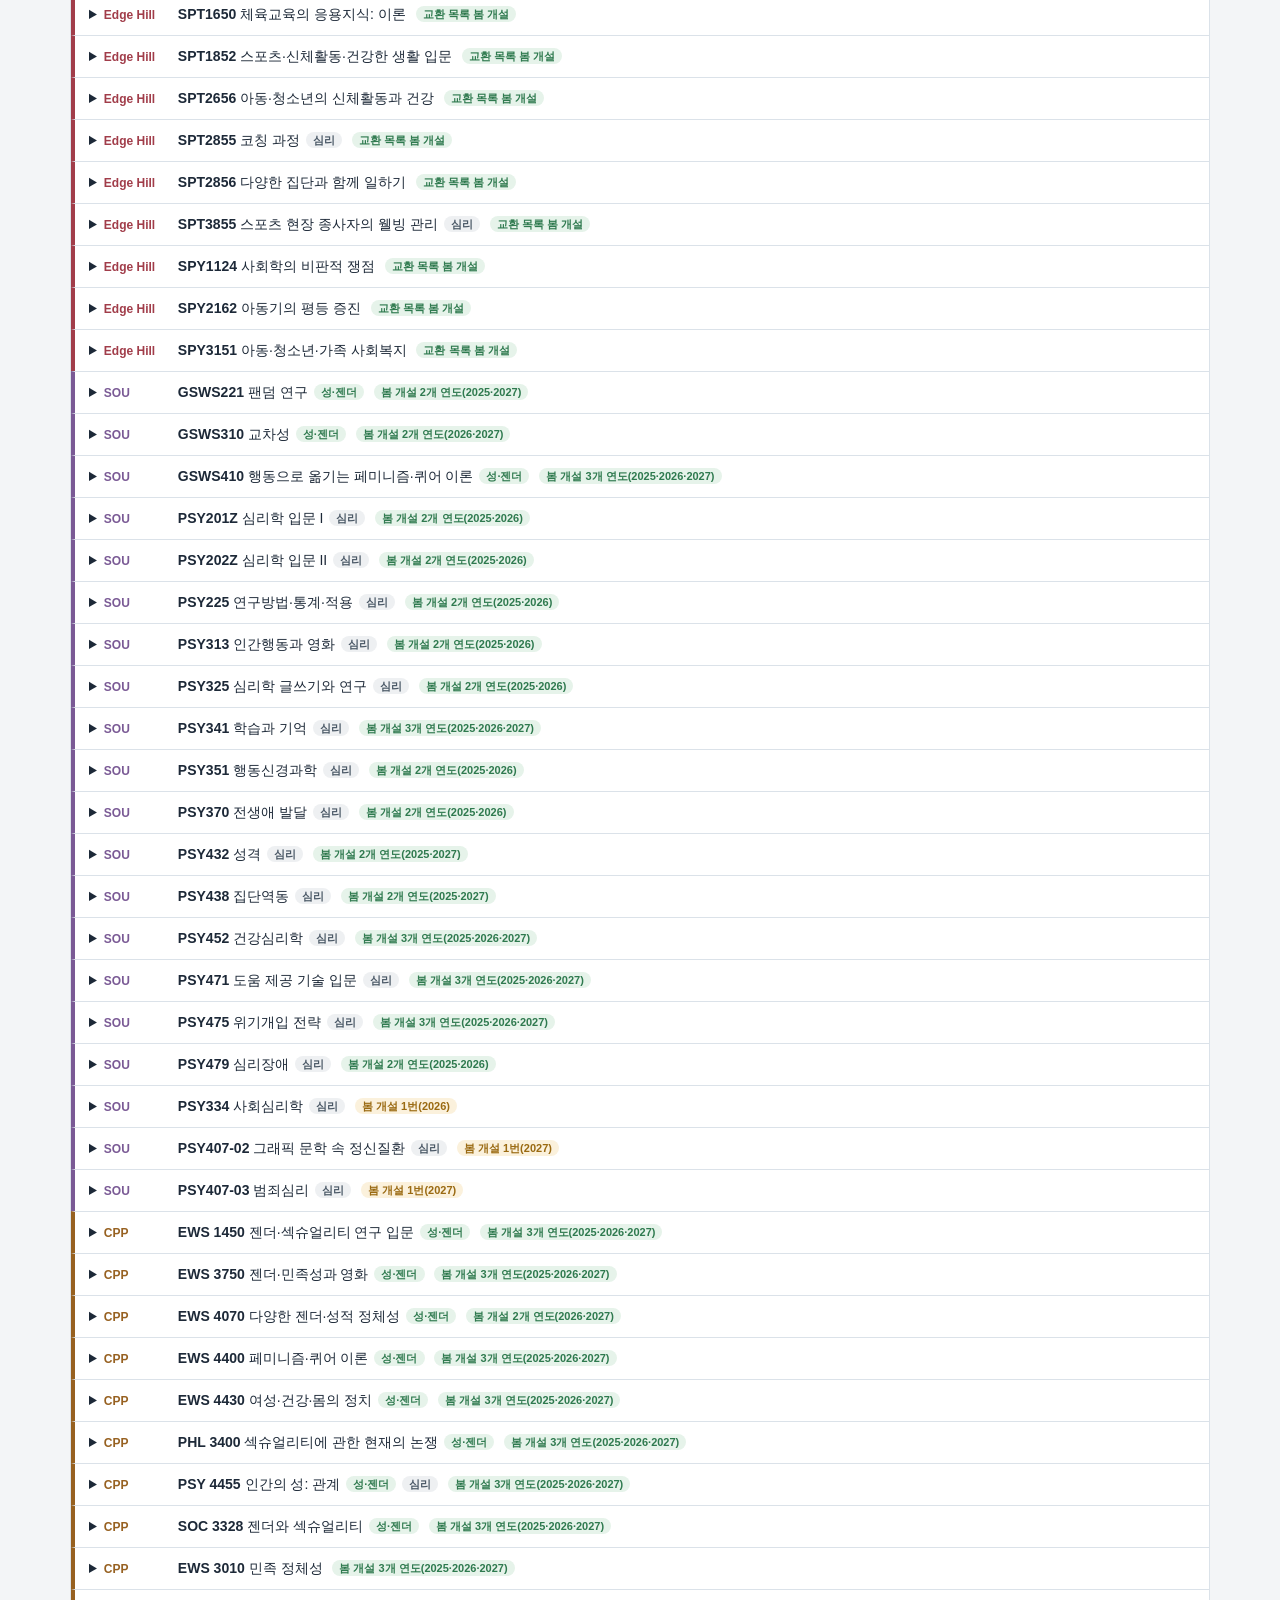
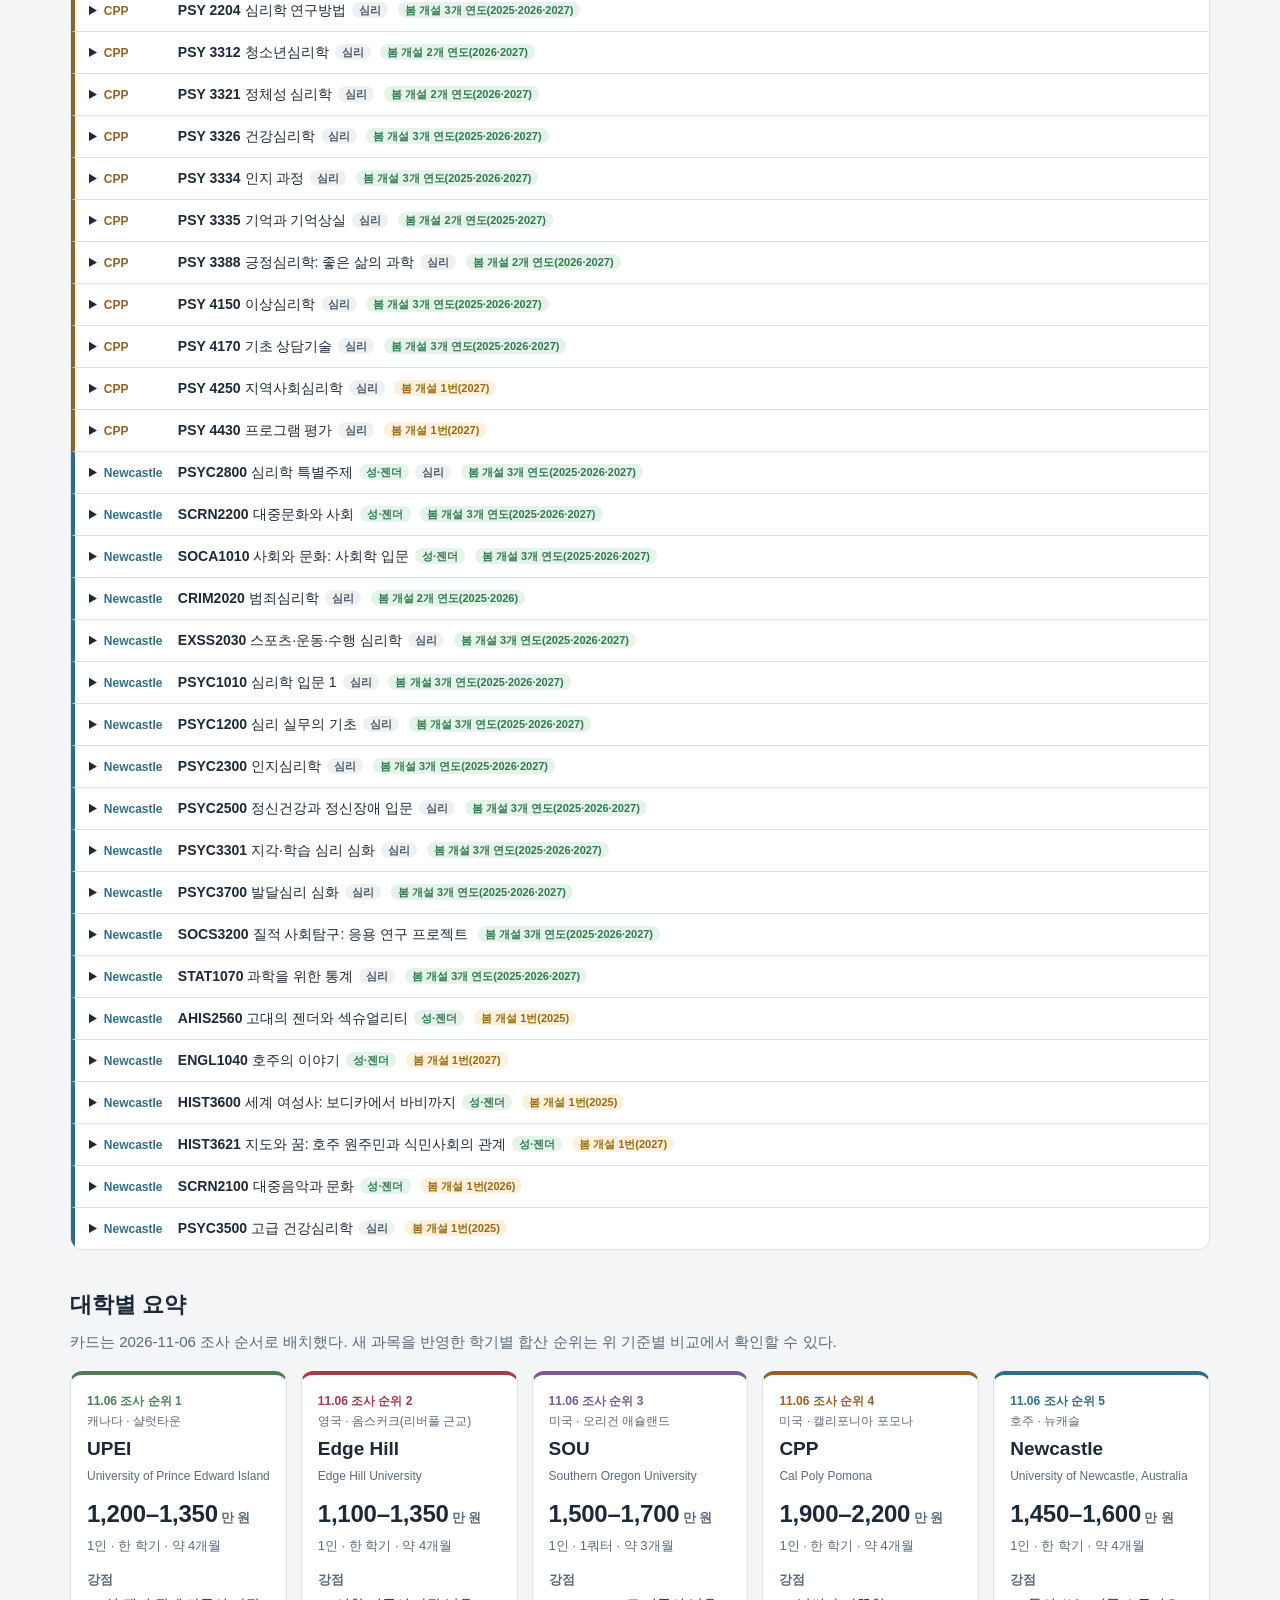
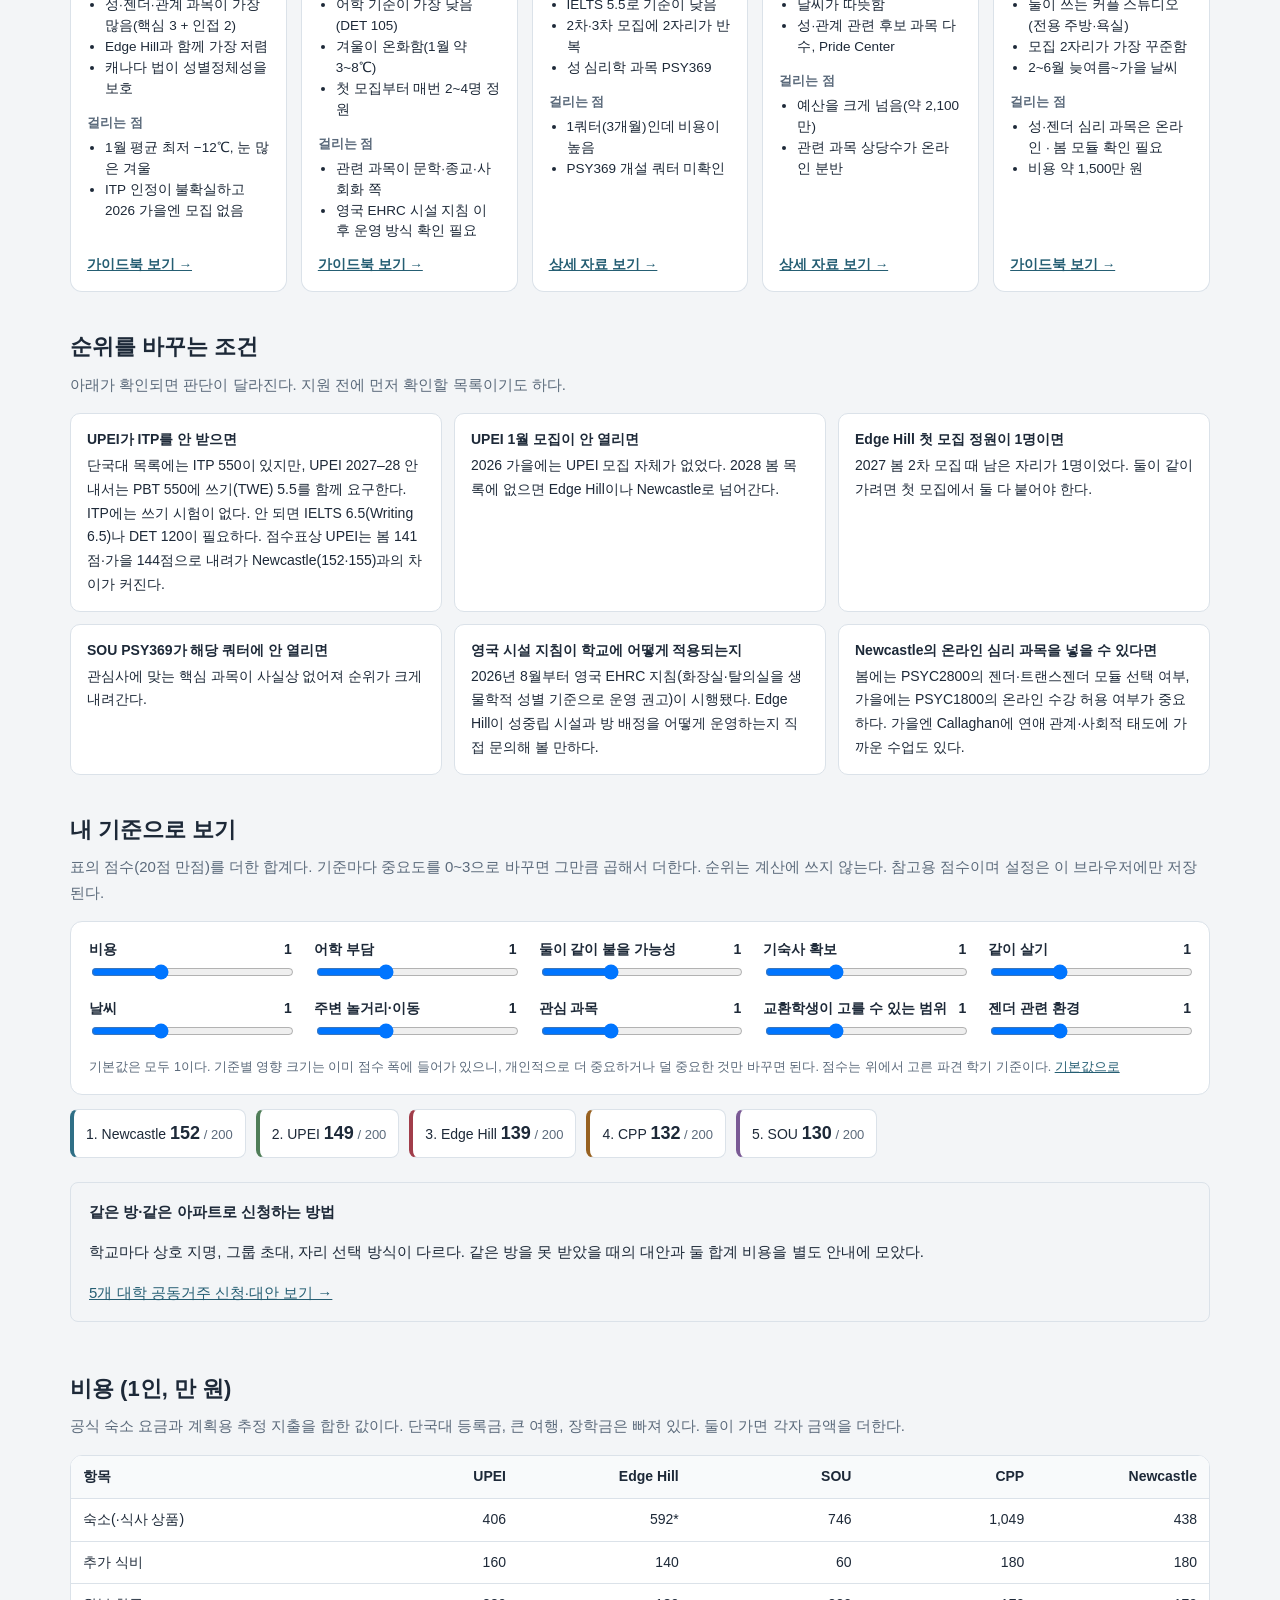
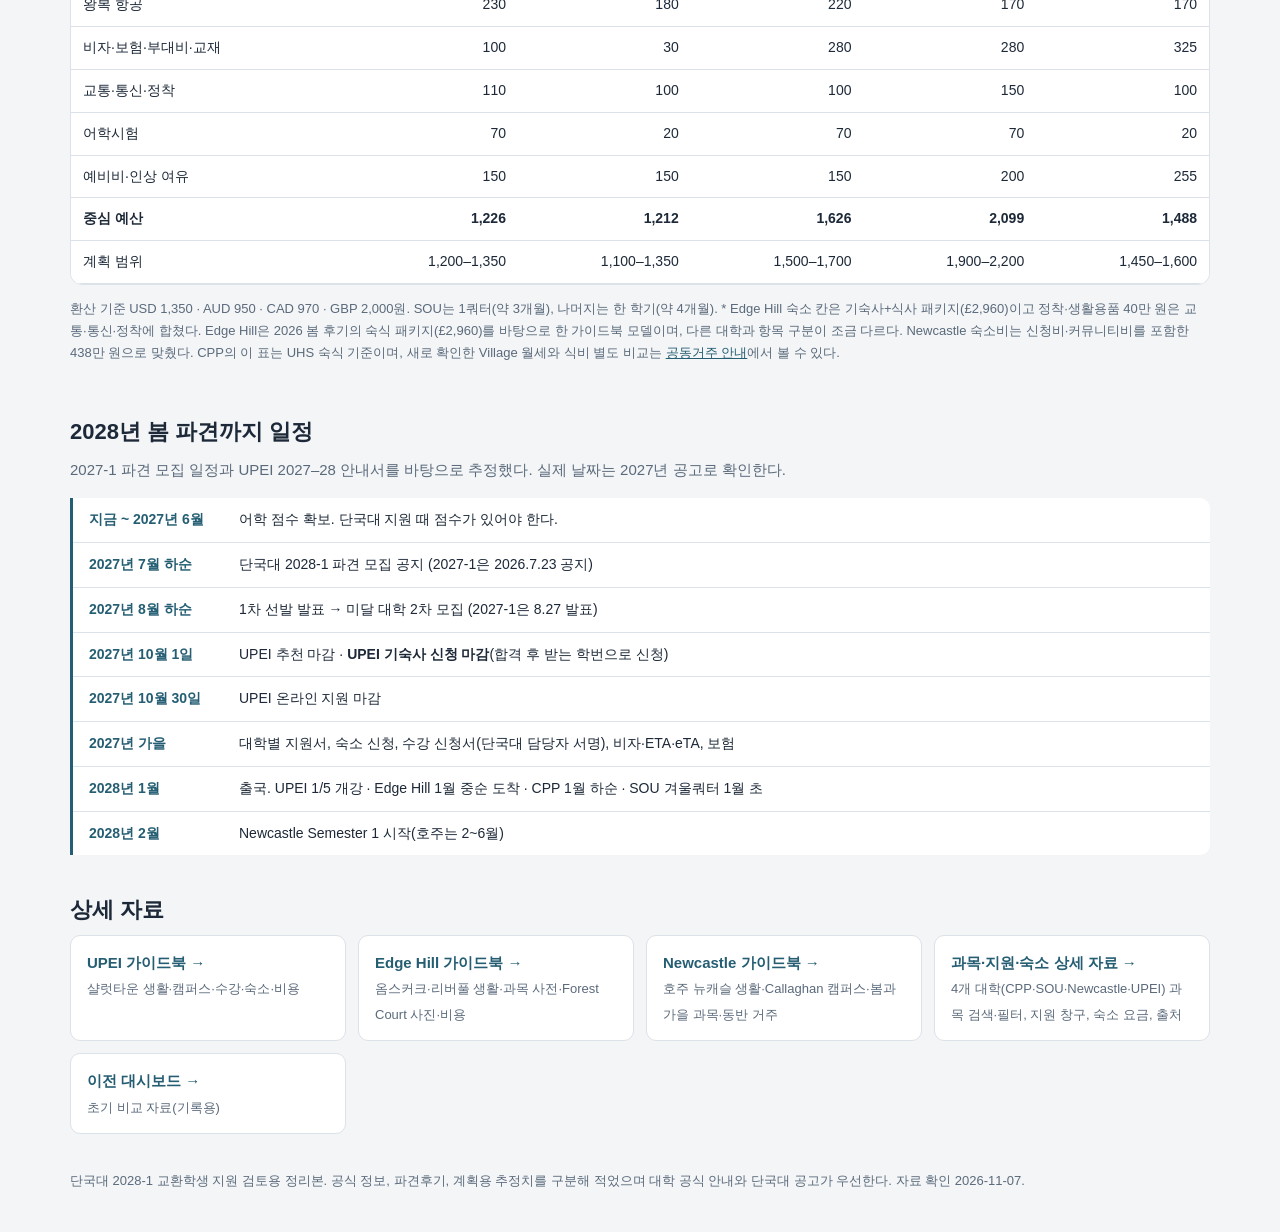
==== commit ac6bef3c: "과목 개설 학기 재확인(UPEI Moodle 2025~2026 분반 대조) 및 개설 가능성·수강 가능성 필터 - UPEI 114과목 중 개설 기록 32→82과목으로 보강, 가이드북" ====
--- a/index.html
+++ b/index.html
@@ -183,8 +183,8 @@
   <div class="crsgrid" id="crsgrid"></div>
   <p class="small">핵심 = 성·젠더·관계를 직접 다룸 · 인접 = 일부 겹침 · 부가 = 사회·운동 중심. ⚠ = 개설 학기 미확인. 과목 설명은 각 대학 공식 카탈로그를 요약했다.</p>
   <h3 class="sub" id="browse">과목 전체 찾아보기</h3>
-  <p class="lead">조사해 둔 심리학·성·젠더·인접 과목 <span id="browse-total"></span>개를 학교·분야별로 찾아볼 수 있다. 기본은 지금 고른 파견 학기에 열린 기록이 있거나 개설 학기가 확인되지 않은 과목만 보여 준다. 과목을 누르면 설명·수강 조건·수업 방식·개설 기록이 펼쳐진다. 학교 전체 과목이 아니라 관심 분야로 추려 조사한 목록이다.</p>
-  <div class="cfil"><div class="seg" id="cschool" role="group" aria-label="학교"></div><div class="seg" id="ccat" role="group" aria-label="분야"><button type="button" data-v="all" aria-pressed="true">모든 분야</button><button type="button" data-v="g" aria-pressed="false">성·젠더</button><button type="button" data-v="p" aria-pressed="false">심리학</button></div><input id="cq" type="search" placeholder="코드·과목명·내용 검색" aria-label="과목 검색"><label class="chk"><input id="cmore" type="checkbox"> 다른 학기·1년·미개설·학위과정 제한 과목도 보기</label></div>
+  <p class="lead">조사해 둔 심리학·성·젠더·인접 과목 <span id="browse-total"></span>개를 학교·분야별로 찾아볼 수 있다. <b>개설 가능성</b>은 지금 고른 파견 학기에 최근 몇 해 열렸는지로 나눴다. 2개 연도 이상이면 높음, 1번이면 보통, 기록이 없으면 낮음이다(UPEI는 2025~2026 Moodle 분반, Newcastle은 2025~2027 핸드북, CPP·SOU는 공개 시간표, Edge Hill은 올해 교환학생 목록 기준). 기본은 <b>보통 이상</b>만 보이고, 학위과정 제한·1년 과목·대학원 과목처럼 교환학생이 <b>듣기 어려운 과목</b>은 숨긴다. 과목을 누르면 설명·수강 조건·수업 방식·개설 기록이 펼쳐진다. 학교 전체 과목이 아니라 관심 분야로 추려 조사한 목록이다.</p>
+  <div class="cfil"><div class="seg" id="cschool" role="group" aria-label="학교"></div><div class="seg" id="ccat" role="group" aria-label="분야"><button type="button" data-v="all" aria-pressed="true">모든 분야</button><button type="button" data-v="g" aria-pressed="false">성·젠더</button><button type="button" data-v="p" aria-pressed="false">심리학</button></div><input id="cq" type="search" placeholder="코드·과목명·내용 검색" aria-label="과목 검색"><div class="seg" id="clv" role="group" aria-label="개설 가능성"><button type="button" data-v="hi" aria-pressed="false">개설 가능성 높음</button><button type="button" data-v="mid" aria-pressed="true">보통 이상</button><button type="button" data-v="all" aria-pressed="false">기록 없는 과목까지</button></div><label class="chk"><input id="cblk" type="checkbox"> 듣기 어려운 과목도 보기(학위과정 제한·1년·대학원)</label></div>
   <p class="small" id="ccount" aria-live="polite"></p>
   <div id="clist"></div>
 </section>
@@ -251,7 +251,7 @@
 </main>
 <footer><div class="wrap">단국대 2028-1 교환학생 지원 검토용 정리본. 공식 정보, 파견후기, 계획용 추정치를 구분해 적었으며 대학 공식 안내와 단국대 공고가 우선한다. 자료 확인 2026-11-07.</div></footer>
 
-<script type="application/json" id="crsdata">[{"s":"cpp","code":"EWS 1450","ko":"젠더·섹슈얼리티 연구 입문","en":"Introduction to Gender and Sexuality Studies","area":"젠더·섹슈얼리티","cats":["g"],"se":["fall","spring"],"none":false,"desc":"공식 상세 설명은 확인하지 못했다. 공식 시간표에서 과목명과 개설 방식은 확인했으며, 아래 해설은 과목 분야를 이해하기 위한 설명이다.","plain":"과목명에 따른 분야 해설로, 젠더와 섹슈얼리티 연구는 성별과 성에 부여되는 사회적 의미 및 사람들의 경험을 함께 살펴본다. 개인의 정체성이나 행동을 이해하는 질문과 제도·규범이 그러한 경험을 조직하는 질문을 구별하면서 연결한다.","req":"현재 카탈로그의 선수조건 미검증. 교환학생의 대체과목 인정·등록 허가는 별도 확인.","mode":"대면+비동기 혼합","status":"2027 봄 분반 확인 · 2028 봄 미공개","offer":["Spring 2026 · 분반 33336 / Lecture, 대면 / 4:00 PM–5:15 PM TuTh","Fall 2026 · 분반 71580 / Lecture, 대면+온라인 혼합 / 2:30 PM–3:45 PM Tu","Spring 2027 · 분반 30565 / Lecture, 대면+온라인 혼합 / 4:00 PM–5:15 PM Th","Spring Semester 2025 · 분반 31262 / Lecture, 비동기 온라인 / No time set. TBA","Fall Semester 2025 · 분반 73915 / Lecture, 비동기 온라인 / No time set. TBA"],"access":"","src":"https://schedule.cpp.edu/"},{"s":"cpp","code":"EWS 3010","ko":"민족 정체성","en":"Ethnic Identity","area":"정체성·문화","cats":[],"se":["fall","spring"],"none":false,"desc":"미국 정체성의 변화·연속성과 형성 과정을 민족학·인문학적으로 비교한다. 이민사·제국주의·식민주의·차별·법과 정책·동화에 대한 저항·초국적 공동체를 다룬다. 2017년 공식 교과 문서에 근거한다.","plain":"미국의 민족 정체성을 고정된 출신 분류가 아니라 이민·법과 정책·차별·공동체 활동 속에서 형성되는 과정으로 살펴보는 접근이다. 미국 사회에 속한다는 의미가 시대와 집단에 따라 어떻게 바뀌며 국경을 넘는 관계와 어떻게 공존하는지 비교한다.","req":"현재 카탈로그의 선수조건 미검증. 교환학생의 대체과목 인정·등록 허가는 별도 확인.","mode":"온라인 비동기","status":"2027 봄 분반 확인 · 2028 봄 미공개","offer":["Spring 2026 · 분반 31913 / Lecture, 대면+온라인 혼합 / 2:30 PM–3:45 PM Tu; 분반 31928 / Lecture, 비동기 온라인 / No time set. TBA; 분반 31931 /","Fall 2026 · 분반 71572 / Lecture, 대면+온라인 혼합 / 1:00 PM–2:15 PM W","Spring 2027 · 분반 30546 / Lecture, 비동기 온라인 / No time set. TBA; 분반 30547 / Lecture, 비동기 온라인 / No time set. TBA","Spring Semester 2025 · 분반 31270 / Lecture, 비동기 온라인 / No time set. TBA; 분반 31286 / Lecture, 비동기 온라인 / No time set. TBA; 분반 35285 / Lec","Fall Semester 2025 · 분반 70003 / Lecture, 대면 / 4:00 PM–5:15 PM MW; 분반 70044 / Lecture, 비동기 온라인 / No time set. TBA"],"access":"","src":"https://schedule.cpp.edu/"},{"s":"cpp","code":"EWS 3750","ko":"젠더·민족성과 영화","en":"Gender, Ethnicity, and Film","area":"문화·미디어","cats":["g"],"se":["fall","spring"],"none":false,"desc":"영화의 젠더·인종·민족성·섹슈얼리티 재현을 인문학적으로 분석한다. 시각적 스타일·이미지·서사 구조와 이데올로기가 사회적 정체성을 구성·전복·재구성하는 방식을 다룬다. 2017년 공식 교과 문서에 근거한다.","plain":"영화의 인물이 누구로 등장하는지만이 아니라 누가 말하고 행동하며 관객이 누구의 시선을 따라가는지 분석하는 접근이다. 젠더·민족성 등의 의미가 대사뿐 아니라 화면 구성·이미지·이야기 전개를 통해 만들어지는 과정을 살펴본다.","req":"현재 카탈로그의 선수조건 미검증. 교환학생의 대체과목 인정·등록 허가는 별도 확인.","mode":"온라인 비동기 / 대면","status":"2027 봄 분반 확인 · 2028 봄 미공개","offer":["Spring 2026 · 분반 31910 / Lecture, 비동기 온라인 / No time set. TBA; 분반 31911 / Lecture, 비동기 온라인 / No time set. TBA; 분반 33334 / Lec","Fall 2026 · 분반 71556 / Lecture, 비동기 온라인 / No time set. TBA; 분반 71557 / Lecture, 비동기 온라인 / No time set. TBA","Spring 2027 · 분반 30541 / Lecture, 비동기 온라인 / No time set. TBA; 분반 30542 / Lecture, 비동기 온라인 / No time set. TBA; 분반 34642 / Lec","Spring Semester 2025 · 분반 31279 / Lecture, 대면+온라인 혼합 / 1:00 PM–2:15 PM Tu; 분반 31282 / Lecture, 대면+온라인 혼합 / 2:30 PM–3:45 PM Tu; 분반 312","Fall Semester 2025 · 분반 70021 / Lecture, 비동기 온라인 / No time set. TBA; 분반 70022 / Lecture, 비동기 온라인 / No time set. TBA"],"access":"","src":"https://schedule.cpp.edu/"},{"s":"cpp","code":"EWS 4070","ko":"다양한 젠더·성적 정체성","en":"Diverse Gender and Sexual Identities","area":"젠더·정체성","cats":["g"],"se":["spring"],"none":false,"desc":"미국에서 젠더와 섹슈얼리티가 구성·규제되고 저항되는 방식 및 인종·계급·시민권과의 관계를 사회학·민족지·역사·미디어·예술로 분석한다. 2017년 공식 교과 승인문서 설명에 근거한다.","plain":"미국 사회에서 젠더와 섹슈얼리티의 범주가 어떤 역사와 제도 속에서 정의되고 받아들여지거나 규제되는지 살펴보는 접근이다. 같은 정체성의 경험도 인종·계급·시민권 조건과 연결되면 서로 다르게 나타날 수 있음을 여러 종류의 자료로 검토한다.","req":"현재 카탈로그의 선수조건 미검증. 교환학생의 대체과목 인정·등록 허가는 별도 확인.","mode":"온라인 비동기","status":"2027 봄 분반 확인 · 2028 봄 미공개","offer":["Spring 2026 · 분반 34695 / Lecture, 비동기 온라인 / No time set. TBA","Spring 2027 · 분반 30575 / Lecture, 비동기 온라인 / No time set. TBA"],"access":"","src":"https://schedule.cpp.edu/"},{"s":"cpp","code":"EWS 4400","ko":"페미니즘·퀴어 이론","en":"Feminist and Queer Theories","area":"젠더·퀴어 이론","cats":["g"],"se":["spring"],"none":false,"desc":"공식 상세 설명은 확인하지 못했다. 공식 시간표에서 과목명과 개설 방식은 확인했으며, 아래 해설은 과목 분야를 이해하기 위한 설명이다.","plain":"과목명에 따른 분야 해설로, 페미니즘과 퀴어 이론은 젠더와 섹슈얼리티를 당연하게 여기는 분류와 규칙 자체를 질문하는 이론 영역이다. 누가 보편적인 사람으로 상정되는지, 어떤 경험이 지식과 제도에서 중심 또는 주변에 놓이는지를 검토한다.","req":"현재 카탈로그의 선수조건 미검증. 교환학생의 대체과목 인정·등록 허가는 별도 확인.","mode":"대면","status":"2027 봄 분반 확인 · 2028 봄 미공개","offer":["Spring 2026 · 분반 31916 / Lecture, 대면+온라인 혼합 / 4:00 PM–5:15 PM Tu","Spring 2027 · 분반 30544 / Lecture, 대면 / 4:00 PM–5:15 PM MW","Spring Semester 2025 · 분반 35710 / Lecture, 대면 / 2:30 PM–5:15 PM Tu"],"access":"","src":"https://schedule.cpp.edu/"},{"s":"cpp","code":"EWS 4430","ko":"여성·건강·몸의 정치","en":"Women, Health, and Body Politics","area":"젠더·건강","cats":["g"],"se":["fall","spring"],"none":false,"desc":"공식 상세 설명은 확인하지 못했다. 공식 시간표에서 과목명과 개설 방식은 확인했으며, 아래 해설은 과목 분야를 이해하기 위한 설명이다.","plain":"과목명에 따른 분야 해설로, 몸의 정치는 건강과 신체가 개인적인 경험인 동시에 사회적 규범과 제도의 영향을 받는다는 관점이다. 여성의 건강을 둘러싼 정보·서비스·표현에 누가 접근하고 어떤 목소리가 반영되는지 살펴본다.","req":"현재 카탈로그의 선수조건 미검증. 교환학생의 대체과목 인정·등록 허가는 별도 확인.","mode":"대면+비동기 혼합","status":"2027 봄 분반 확인 · 2028 봄 미공개","offer":["Spring 2026 · 분반 32123 / Lecture, 대면+온라인 혼합 / 11:30 AM–12:45 PM M; 분반 32125 / Lecture, 대면 / 1:00 PM–2:15 PM TuTh","Spring 2027 · 분반 30554 / Lecture, 대면+온라인 혼합 / No time set. TBA; 분반 30555 / Lecture, 대면+온라인 혼합 / 4:00 PM–5:15 PM Tu","Spring Semester 2025 · 분반 31273 / Lecture, 대면 / 2:30 PM–5:15 PM M","Fall Semester 2025 · 분반 70013 / Lecture, 대면+온라인 혼합 / 10:00 AM–11:15 AM Th"],"access":"","src":"https://schedule.cpp.edu/"},{"s":"cpp","code":"PHL 3400","ko":"섹슈얼리티에 관한 현재의 논쟁","en":"Current Debates About Sexuality","area":"성·철학","cats":["g"],"se":["fall","spring"],"none":false,"desc":"성도덕에 관한 공적 논쟁을 성적 실천의 역사·법·철학 연구 속에서 검토한다. 낙인화된 비폭력적 성 표현, 포르노그래피·성매매·복혼·동성혼·세대 간 관계·레더 문화를 예시로 다룬다.","plain":"섹슈얼리티를 둘러싼 공적 논쟁에서 어떤 판단을 내리는지보다 그 판단을 뒷받침하는 이유와 원칙이 무엇인지 검토하는 접근이다. 역사적 관습이나 법적 허용 여부와 도덕적 정당화의 논거를 구별하고 서로 충돌하는 원칙을 비교한다.","req":"공식 학과 설명: GE Area A와 C1·C2a·C2b 이수. 교환학생의 대체 인정·현행 카탈로그 조건은 별도 확인.","mode":"대면+비동기 혼합","status":"2027 봄 분반 확인 · 2028 봄 미공개","offer":["Spring 2027 · 분반 30462 / Lecture, 대면+온라인 혼합 / 2:30 PM–3:45 PM Tu","Spring Semester 2025 · 분반 31724 / Lecture, 대면+온라인 혼합 / 2:30 PM–3:45 PM Tu","Fall Semester 2025 · 분반 73844 / Lecture, 대면+온라인 혼합 / 2:30 PM–3:45 PM Th","Spring Semester 2026 · 분반 32632 / Lecture, 대면+온라인 혼합 / 2:30 PM–3:45 PM Tu","Fall Semester 2026 · 분반 73194 / Lecture, 대면+온라인 혼합 / 2:30 PM–3:45 PM Th"],"access":"","src":"https://schedule.cpp.edu/"},{"s":"cpp","code":"PSY 2204","ko":"심리학 연구방법","en":"Research Methods in Psychology","area":"연구방법","cats":["p"],"se":["fall","spring"],"none":false,"desc":"공식 상세 설명은 확인하지 못했다. 공식 시간표에서 과목명과 개설 방식은 확인했으며, 아래 해설은 과목 분야를 이해하기 위한 설명이다.","plain":"과목명에 따른 분야 해설로, 연구방법은 막연한 궁금증을 관찰하거나 비교할 수 있는 질문으로 바꾸는 절차다. 무엇을 어떻게 측정하고 다른 설명을 어떻게 검토할지 정해야 자료가 주장에 어느 정도 근거를 제공하는지 판단할 수 있다.","req":"2021 학과 FAQ: PSY 전공/부전공, 심리학개론, 통계, GE A2. 현행 조건 미검증.","mode":"대면","status":"2027 봄 분반 확인 · 2028 봄 미공개","offer":["Spring 2025 · 분반 31009 / Lecture, 대면 / 2:30 PM–3:45 PM MW; 분반 31046 / Lecture, 실시간 온라인 / 8:30 AM–9:45 AM TuTh; 분반 31067 / Le","Fall 2025 · 분반 70208 / Lecture, 대면 / 2:30 PM–3:45 PM MW; 분반 70258 / Lecture, 대면 / 10:00 AM–11:15 AM MW; 분반 70259 / Lecture","Spring 2026 · 분반 30239 / Lecture, 대면 / 8:30 AM–9:45 AM TuTh","Fall 2026 · 분반 70013 / Lecture, 대면 / 4:00 PM–5:15 PM TuTh; 분반 70036 / Lecture, 대면 / 8:30 AM–9:45 AM MW; 분반 70037 / Lecture","Spring 2027 · 분반 30832 / Lecture, 대면 / 10:00 AM–11:15 AM MW"],"access":"","src":"https://schedule.cpp.edu/"},{"s":"cpp","code":"PSY 3312","ko":"청소년심리학","en":"Adolescent Psychology","area":"발달","cats":["p"],"se":["fall","spring"],"none":false,"desc":"공식 상세 설명은 확인하지 못했다. 공식 시간표에서 과목명과 개설 방식은 확인했으며, 아래 해설은 과목 분야를 이해하기 위한 설명이다.","plain":"과목명에 따른 분야 해설로, 청소년심리학은 아동기에서 성인기로 이동하는 동안 나타나는 사고·감정·관계의 변화를 살펴본다. 같은 나이의 청소년이라도 가족·또래·학교 환경과 발달 경험이 달라 서로 다른 경로를 보일 수 있다.","req":"과거 학과 안내(2020): PSY 2201 또는 PSY 201 또는 PSY 202. 현재 카탈로그의 조건은 미검증.","mode":"대면","status":"2027 봄 분반 확인 · 2028 봄 미공개","offer":["Spring 2026 · 분반 34812 / Lecture, 대면 / 1:00 PM–2:15 PM MW","Fall 2026 · 분반 76030 / Lecture, 대면 / 1:00 PM–3:45 PM W","Spring 2027 · 분반 33143 / Lecture, 대면 / 4:00 PM–5:15 PM TuTh"],"access":"","src":"https://schedule.cpp.edu/"},{"s":"cpp","code":"PSY 3321","ko":"정체성 심리학","en":"Psychology of Identity","area":"심리·정체성","cats":["p"],"se":["spring"],"none":false,"desc":"공식 상세 설명은 확인하지 못했다. 공식 시간표에서 과목명과 개설 방식은 확인했으며, 아래 해설은 과목 분야를 이해하기 위한 설명이다.","plain":"과목명에 따른 분야 해설로, 정체성은 자신을 어떤 사람으로 이해하고 어떤 집단에 속한다고 느끼는지를 가리킨다. 개인의 자기 설명과 가족·친구·사회가 부여하는 역할이 서로 만나거나 충돌하는 과정을 살펴보는 관점이다.","req":"과거 학과 안내(2020): PSY 2201 또는 PSY 201 또는 PSY 202. 현재 카탈로그의 조건은 미검증.","mode":"온라인 실시간","status":"2027 봄 분반 확인 · 2028 봄 미공개","offer":["Spring 2026 · 분반 34773 / Lecture, 실시간 온라인 / 11:30 AM–12:45 PM MW","Spring 2027 · 분반 30856 / Lecture, 실시간 온라인 / 10:00 AM–11:15 AM MW"],"access":"","src":"https://schedule.cpp.edu/"},{"s":"cpp","code":"PSY 3326","ko":"건강심리학","en":"Health Psychology","area":"건강","cats":["p"],"se":["fall","spring"],"none":false,"desc":"공식 상세 설명은 확인하지 못했다. 공식 시간표에서 과목명과 개설 방식은 확인했으며, 아래 해설은 과목 분야를 이해하기 위한 설명이다.","plain":"과목명에 따른 분야 해설로, 건강심리학은 생각과 감정, 생활습관, 사회적 환경이 신체건강과 맺는 관계를 연구한다. 건강 행동을 개인의 의지만으로 설명하지 않고 실천을 가능하게 하거나 어렵게 하는 조건도 함께 살펴본다.","req":"현재 카탈로그의 선수조건 미검증. 교환학생의 대체과목 인정·등록 허가는 별도 확인.","mode":"온라인 비동기 / 온라인 실시간","status":"2027 봄 분반 확인 · 2028 봄 미공개","offer":["Spring 2025 · 분반 31064 / Lecture, 비동기 온라인 / No time set. TBA; 분반 31065 / Lecture, 비동기 온라인 / No time set. TBA","Fall 2025 · 분반 70192 / Lecture, 실시간 온라인 / 8:30 AM–9:45 AM TuTh; 분반 70261 / Lecture, 대면 / 7:00 PM–9:45 PM Th; 분반 76206 / Le","Spring 2026 · 분반 30281 / Lecture, 비동기 온라인 / No time set. TBA; 분반 30282 / Lecture, 실시간 온라인 / 2:30 PM–3:45 PM MW","Fall 2026 · 분반 70006 / Lecture, 실시간 온라인 / 8:30 AM–9:45 AM TuTh; 분반 70038 / Lecture, 대면 / 7:00 PM–8:15 PM TuTh; 분반 70062 / ","Spring 2027 · 분반 30849 / Lecture, 비동기 온라인 / No time set. TBA; 분반 30850 / Lecture, 실시간 온라인 / 1:00 PM–2:15 PM TuTh"],"access":"","src":"https://schedule.cpp.edu/"},{"s":"cpp","code":"PSY 3334","ko":"인지 과정","en":"Cognitive Processes","area":"인지","cats":["p"],"se":["fall","spring"],"none":false,"desc":"공식 상세 설명은 확인하지 못했다. 공식 시간표에서 과목명과 개설 방식은 확인했으며, 아래 해설은 과목 분야를 이해하기 위한 설명이다.","plain":"과목명에 따른 분야 해설로, 인지 과정은 주변 정보를 알아차리고 의미를 이해하며 기억과 판단에 활용하는 정신적 활동이다. 겉으로 같은 행동이라도 주의·지각·기억·문제해결 중 어느 과정이 관여하는지 나누어 살펴볼 수 있다.","req":"과거 학과 안내(2020): PSY 2201 또는 PSY 201 또는 PSY 202. 현재 카탈로그의 조건은 미검증.","mode":"대면","status":"2027 봄 분반 확인 · 2028 봄 미공개","offer":["Spring 2025 · 분반 30993 / Lecture, 대면 / 10:00 AM–11:15 AM TuTh","Fall 2025 · 분반 70206 / Lecture, 대면 / 10:00 AM–11:15 AM TuTh","Spring 2026 · 분반 30230 / Lecture, 대면 / 11:30 AM–12:45 PM MW","Fall 2026 · 분반 70012 / Lecture, 실시간 온라인 / 4:00 PM–5:15 PM TuTh","Spring 2027 · 분반 30842 / Lecture, 대면 / 10:00 AM–11:15 AM TuTh"],"access":"","src":"https://schedule.cpp.edu/"},{"s":"cpp","code":"PSY 3335","ko":"기억과 기억상실","en":"Memory and Amnesia","area":"인지","cats":["p"],"se":["spring"],"none":false,"desc":"공식 상세 설명은 확인하지 못했다. 공식 시간표에서 과목명과 개설 방식은 확인했으며, 아래 해설은 과목 분야를 이해하기 위한 설명이다.","plain":"과목명에 따른 분야 해설로, 기억 연구는 정보를 받아들이고 유지하며 나중에 꺼내는 과정을 구별해 살펴본다. 기억상실 연구는 이러한 과정이나 기억의 종류가 손상에 따라 서로 다르게 영향을 받을 수 있다는 점을 이해하는 영역이다.","req":"과거 학과 안내(2020): PSY 2201 또는 PSY 201 또는 PSY 202. 현재 카탈로그의 조건은 미검증.","mode":"대면","status":"2027 봄 분반 확인 · 2028 봄 미공개","offer":["Spring 2025 · 분반 31068 / Lecture, 대면 / 1:00 PM–2:15 PM MW","Spring 2027 · 분반 32080 / Lecture, 대면 / 1:00 PM–2:15 PM MW"],"access":"","src":"https://schedule.cpp.edu/"},{"s":"cpp","code":"PSY 3388","ko":"긍정심리학: 좋은 삶의 과학","en":"Positive Psychology: The Science of the Good Life","area":"웰빙","cats":["p"],"se":["fall","spring"],"none":false,"desc":"긍정정서, 마음챙김, 친사회적 행동, 감사, 강점, 의미, 관계, 문화와 웰빙을 다룬다. 공식 2025년 교과 소개 기사에 근거하며 2027 강의계획서와는 구분한다.","plain":"좋은 삶을 기분이 좋은 상태 하나로 보지 않고 의미·관계·강점·문화 등 여러 측면에서 살펴보는 접근이다. 감사나 마음챙김 같은 경험이 웰빙과 어떤 관계를 보이는지는 경험의 내용과 측정 근거를 함께 검토한다.","req":"현재 카탈로그의 선수조건 미검증. 교환학생의 대체과목 인정·등록 허가는 별도 확인.","mode":"온라인 비동기 / 대면","status":"2027 봄 분반 확인 · 2028 봄 미공개","offer":["Fall 2025 · 분반 70289 / Lecture, 실시간 온라인 / 2:30 PM–3:45 PM MW","Spring 2026 · 분반 31818 / Lecture, 비동기 온라인 / No time set. TBA","Fall 2026 · 분반 70046 / Lecture, 대면 / 1:00 PM–2:15 PM MW; 분반 72328 / Lecture, 비동기 온라인 / No time set. TBA","Spring 2027 · 분반 30852 / Lecture, 비동기 온라인 / No time set. TBA; 분반 34514 / Lecture, 대면 / 4:00 PM–5:15 PM MW"],"access":"","src":"https://schedule.cpp.edu/"},{"s":"cpp","code":"PSY 4150","ko":"이상심리학","en":"Abnormal Psychology","area":"정신건강","cats":["p"],"se":["fall","spring"],"none":false,"desc":"공식 상세 설명은 확인하지 못했다. 공식 시간표에서 과목명과 개설 방식은 확인했으며, 아래 해설은 과목 분야를 이해하기 위한 설명이다.","plain":"과목명에 따른 분야 해설로, 이상심리학은 심리적 어려움의 양상과 그 어려움이 생기고 유지되는 조건을 연구하는 분야다. 증상의 종류뿐 아니라 지속 기간, 생활의 지장, 개인의 환경을 함께 살펴 평가와 개입의 근거를 검토한다.","req":"과거 학과 안내(2020): PSY 2201 또는 PSY 201 또는 PSY 202. 현재 카탈로그의 조건은 미검증.","mode":"온라인 실시간","status":"2027 봄 분반 확인 · 2028 봄 미공개","offer":["Spring 2025 · 분반 31002 / Lecture, 대면 / 11:30 AM–12:45 PM MW; 분반 31729 / Lecture, 대면 / 1:00 PM–2:15 PM TuTh","Fall 2025 · 분반 70273 / Lecture, 실시간 온라인 / 1:00 PM–2:15 PM TuTh","Spring 2026 · 분반 30236 / Lecture, 실시간 온라인 / 11:30 AM–12:45 PM MW; 분반 35053 / Lecture, 실시간 온라인 / 10:00 AM–11:15 AM TuTh","Fall 2026 · 분반 70041 / Lecture, 대면 / 10:00 AM–11:15 AM TuTh; 분반 76029 / Lecture, 실시간 온라인 / 11:30 AM–12:45 PM MW","Spring 2027 · 분반 32081 / Lecture, 실시간 온라인 / 8:30 AM–9:45 AM TuTh"],"access":"","src":"https://schedule.cpp.edu/"},{"s":"cpp","code":"PSY 4170","ko":"기초 상담기술","en":"Basic Counseling Skills","area":"상담","cats":["p"],"se":["fall","spring"],"none":false,"desc":"공식 상세 설명은 확인하지 못했다. 공식 시간표에서 과목명과 개설 방식은 확인했으며, 아래 해설은 과목 분야를 이해하기 위한 설명이다.","plain":"과목명에 따른 분야 해설로, 기초 상담기술은 상대의 경험을 정확히 이해하고 도움을 주는 대화를 이어 가기 위한 의사소통의 기초다. 경청과 질문, 감정의 확인은 조언을 빠르게 제시하기보다 상대가 말하는 의미를 분명하게 파악하는 데 쓰인다.","req":"과거 학과 안내(2020): PSY 2201 또는 PSY 201 또는 PSY 202. 현재 카탈로그의 조건은 미검증.","mode":"온라인 실시간","status":"2027 봄 분반 확인 · 2028 봄 미공개","offer":["Spring 2025 · 분반 30999 / Lecture, 실시간 온라인 / 2:30 PM–3:45 PM MW","Fall 2025 · 분반 70240 / Lecture, 실시간 온라인 / 7:00 PM–9:45 PM W","Spring 2026 · 분반 35054 / Lecture, 실시간 온라인 / 1:00 PM–2:15 PM TuTh","Fall 2026 · 분반 70022 / Lecture, 대면 / 4:00 PM–5:15 PM TuTh","Spring 2027 · 분반 30859 / Lecture, 실시간 온라인 / 1:00 PM–2:15 PM TuTh"],"access":"","src":"https://schedule.cpp.edu/"},{"s":"cpp","code":"PSY 4250","ko":"지역사회심리학","en":"Community Psychology","area":"사회·지역사회","cats":["p"],"se":["spring"],"none":false,"desc":"공식 상세 설명은 확인하지 못했다. 공식 시간표에서 과목명과 개설 방식은 확인했으며, 아래 해설은 과목 분야를 이해하기 위한 설명이다.","plain":"과목명에 따른 분야 해설로, 지역사회심리학은 개인의 어려움을 그 사람이 생활하는 관계망·기관·제도와 함께 살펴보는 분야다. 개인에게 필요한 지원뿐 아니라 자원에 접근하기 어려운 조건과 공동체 차원의 변화를 함께 검토한다.","req":"과거 학과 안내(2020): PSY 2201 또는 PSY 201 또는 PSY 202. 현재 카탈로그의 조건은 미검증.","mode":"대면","status":"2027 봄 분반 확인 · 2028 봄 미공개","offer":["Spring 2027 · 분반 32082 / Lecture, 대면 / 4:00 PM–5:15 PM MW"],"access":"","src":"https://schedule.cpp.edu/"},{"s":"cpp","code":"PSY 4430","ko":"프로그램 평가","en":"Program Evaluation","area":"연구방법","cats":["p"],"se":["spring"],"none":false,"desc":"공식 상세 설명은 확인하지 못했다. 공식 시간표에서 과목명과 개설 방식은 확인했으며, 아래 해설은 과목 분야를 이해하기 위한 설명이다.","plain":"과목명에 따른 분야 해설로, 프로그램 평가는 활동이 계획대로 이루어졌는지와 목적한 변화가 나타났는지를 구별해 살펴보는 작업이다. 참여 인원이나 만족도 같은 운영 지표와 실제 결과를 나타내는 지표가 각각 무엇을 말해 주는지 검토한다.","req":"2021 학과 FAQ: senior standing + PSY 2204/PSY 204/SOC 204, PSY 4430A 동시수강. 현행 조건 미검증.","mode":"대면","status":"2027 봄 분반 확인 · 2028 봄 미공개","offer":["Spring 2027 · 분반 32083 / Lecture, 대면 / 11:30 AM–12:45 PM MW"],"access":"","src":"https://schedule.cpp.edu/"},{"s":"cpp","code":"PSY 4455","ko":"인간의 성: 관계","en":"Human Sexuality: Relationships","area":"성·관계","cats":["g","p"],"se":["fall","spring"],"none":false,"desc":"공식 상세 설명은 확인하지 못했다. 공식 시간표에서 과목명과 개설 방식은 확인했으며, 아래 해설은 과목 분야를 이해하기 위한 설명이다.","plain":"과목명에 따른 분야 해설로, 성과 관계의 심리학은 사람들이 친밀감·욕구·관계의 의미를 어떻게 경험하고 조율하는지 살펴보는 영역이다. 성적 지향이나 정체성, 실제 행동, 관계의 형태는 서로 관련되면서도 구별되는 개념이다.","req":"학과 선수조건 표(파일명 psy-prereq_21): Upper Division Standing. 현행 카탈로그 및 교환학생 대체 인정은 미검증.","mode":"온라인 실시간","status":"2027 봄 분반 확인 · 2028 봄 미공개","offer":["Spring 2025 · 분반 31001 / Lecture, 비동기 온라인 / No time set. TBA","Fall 2025 · 분반 70188 / Lecture, 대면 / 4:00 PM–5:15 PM MW","Spring 2026 · 분반 30235 / Lecture, 실시간 온라인 / 1:00 PM–2:15 PM MW","Fall 2026 · 분반 70004 / Lecture, 비동기 온라인 / No time set. TBA","Spring 2027 · 분반 30937 / Lecture, 실시간 온라인 / 1:00 PM–2:15 PM MW"],"access":"","src":"https://schedule.cpp.edu/"},{"s":"cpp","code":"SOC 3328","ko":"젠더와 섹슈얼리티","en":"Gender and Sexuality","area":"젠더·사회학","cats":["g"],"se":["fall","spring"],"none":false,"desc":"공식 상세 설명은 확인하지 못했다. 공식 시간표에서 과목명과 개설 방식은 확인했으며, 아래 해설은 과목 분야를 이해하기 위한 설명이다.","plain":"과목명에 따른 분야 해설로, 젠더와 섹슈얼리티의 사회학은 개인의 선택과 경험이 가족·학교·직장·법 같은 사회적 관계 속에서 형성되는 방식을 살펴본다. 반복되는 기대와 제도가 사람들의 역할 및 기회에 어떤 차이를 만드는지 분석하는 관점이다.","req":"2021–22 공식 로드맵: SOC 201 또는 SOC 2201 또는 CRM 2201. 현행 조건과 교환학생 대체 인정은 미검증.","mode":"대면+비동기 혼합 / 온라인 비동기","status":"2027 봄 분반 확인 · 2028 봄 미공개","offer":["Spring 2027 · 분반 30180 / Lecture, 대면+온라인 혼합 / 9:00 AM–9:50 AM MW; 분반 30187 / Lecture, 비동기 온라인 / No time set. TBA","Spring Semester 2025 · 분반 31330 / Lecture, 대면+온라인 혼합 / 9:00 AM–9:50 AM MW; 분반 31341 / Lecture, 비동기 온라인 / No time set. TBA","Fall Semester 2025 · 분반 70131 / Lecture, 대면+온라인 혼합 / 5:30 PM–6:45 PM Tu; 분반 70133 / Lecture, 비동기 온라인 / No time set. TBA","Spring Semester 2026 · 분반 30167 / Lecture, 대면+온라인 혼합 / 9:00 AM–9:50 AM MW; 분반 30177 / Lecture, 비동기 온라인 / No time set. TBA","Fall Semester 2026 · 분반 70829 / Lecture, 대면+온라인 혼합 / 5:30 PM–6:45 PM F; 분반 70831 / Lecture, 비동기 온라인 / No time set. TBA"],"access":"","src":"https://schedule.cpp.edu/"},{"s":"sou","code":"GSWS221","ko":"팬덤 연구","en":"Fandom Studies","area":"젠더·미디어","cats":["g"],"se":["spring"],"none":false,"desc":"젠더와 인종을 교차적 관점으로 삼아 팬 문화의 생산물과 정치성을 검토하고, 자신의 팬 활동과 팬 공동체 형성을 성찰한다.","plain":"팬덤 연구는 팬을 작품의 소비자이자 팬픽·영상·해석을 만들어 공유하는 문화 생산자로 살핀다. 팬들이 누구의 관계를 상상하고 어떤 해석을 인정하는지에는 젠더·인종에 관한 규범과 공동체의 권력관계가 함께 작용한다.","req":"현재 카탈로그에 별도 선수조건 표기 없음.","mode":"대면","status":"2027 겨울 분반 확인 · 2028 미공개","offer":["Winter 2025 · 대면","Winter 2027 · 대면"],"access":"","src":"https://sou26-27.catalog.prod.coursedog.com/courses/GSWS221"},{"s":"sou","code":"GSWS310","ko":"교차성","en":"Intersectionality","area":"젠더·정체성","cats":["g"],"se":["spring"],"none":false,"desc":"유색인 여성 학자·활동가의 논의를 중심으로 교차성의 발전과 현재의 활용을 살핀다. 인종·원주민성·젠더·계급·성·장애의 연결을 사회문제 분석과 변화의 도구로 검토한다.","plain":"교차성은 차별을 각각 더하는 데서 그치지 않고 여러 권력관계가 맞물려 특정한 배제의 구조를 만드는 방식을 설명한다. 유색인 여성 학자·활동가의 논의에서 발전한 이 관점은 같은 제도나 정책이 누구에게 다른 결과를 내는지 분석하는 데 쓰인다.","req":"현재 카탈로그에 별도 선수조건 표기 없음.","mode":"대면","status":"2027 겨울 분반 확인 · 2028 미공개","offer":["Winter 2026 · 대면","Winter 2027 · 대면"],"access":"","src":"https://sou26-27.catalog.prod.coursedog.com/courses/GSWS310"},{"s":"sou","code":"GSWS410","ko":"행동으로 옮기는 페미니즘·퀴어 이론","en":"Feminist and Queer Theory in Action","area":"젠더·퀴어 이론","cats":["g"],"se":["spring"],"none":false,"desc":"페미니즘·퀴어 이론과 실천의 관계를 분석하며 젠더·섹슈얼리티·여성/소녀와 관련된 집단 프로젝트에 30시간 참여한다.","plain":"이론과 실천의 관계를 살핀다는 것은 평등이나 정상성에 관한 개념을 실제 활동의 대상·규칙·자원 배분과 연결해 검토한다는 뜻이다. 활동 현장에서 발견한 문제는 다시 이론의 전제와 설명 범위를 돌아보게 하며, 공식 과목 설명에는 관련 집단 프로젝트 참여가 포함된다.","req":"GSWS 201. 3학년 이상 또는 담당교수 승인.","mode":"대면","status":"2027 겨울 분반 확인 · 2028 미공개","offer":["Winter 2025 · 대면","Winter 2026 · 대면","Winter 2027 · 대면"],"access":"","src":"https://sou26-27.catalog.prod.coursedog.com/courses/GSWS410"},{"s":"sou","code":"PSY201Z","ko":"심리학 입문 I","en":"Introduction to Psychology I","area":"심리 기초","cats":["p"],"se":["fall","spring"],"none":false,"desc":"연구방법·행동신경과학·의식·감각과 지각·학습·기억·사고·지능을 중심으로 심리학의 과학과 응용을 소개한다.","plain":"심리학 입문 I은 감각으로 받은 정보가 지각·학습·기억·사고로 이어지는 과정을 과학적으로 탐구하는 기초를 제공한다. 일상에서 느끼는 경험을 그대로 설명으로 삼지 않고 연구방법과 뇌·행동의 관계를 통해 검토한다.","req":"현재 카탈로그에 별도 선수조건 표기 없음.","mode":"온라인","status":"2027 겨울 분반 확인 · 2028 미공개","offer":["Winter 2025 · Online","Spring 2025 · Online","Fall 2025 · 대면","Winter 2026 · Online","Spring 2026 · Online"],"access":"","src":"https://sou26-27.catalog.prod.coursedog.com/courses/PSY201Z"},{"s":"sou","code":"PSY202Z","ko":"심리학 입문 II","en":"Introduction to Psychology II","area":"심리 기초","cats":["p"],"se":["fall","spring"],"none":false,"desc":"성격·사회심리·건강과 웰빙·동기와 정서·장애·치료·전생애 발달을 중심으로 심리학을 소개한다.","plain":"심리학 입문 II는 개인의 성격·동기·정서와 대인관계, 발달, 건강 및 심리적 어려움을 함께 소개한다. 같은 행동도 개인의 지속적인 경향과 현재의 상황, 생애 경험에 따라 다르게 이해할 수 있음을 배운다.","req":"현재 카탈로그에 별도 선수조건 표기 없음.","mode":"대면","status":"2027 겨울 분반 확인 · 2028 미공개","offer":["Winter 2025 · 대면","Spring 2025 · Online","Fall 2025 · Online","Winter 2026 · 대면","Spring 2026 · Online"],"access":"","src":"https://sou26-27.catalog.prod.coursedog.com/courses/PSY202Z"},{"s":"sou","code":"PSY225","ko":"연구방법·통계·적용","en":"Methods, Statistics, and Applications","area":"연구방법","cats":["p"],"se":["fall","spring"],"none":false,"desc":"실험·준실험·상관·설문 설계와 기술통계·t검정·분산분석·회귀·카이제곱을 다루며 자료 수집·분석을 연습한다.","plain":"연구설계는 어떤 비교를 통해 질문에 답할지 정하는 틀이며 통계는 수집한 자료의 특징과 차이·관계를 분석하는 도구다. 실험·준실험·상관·설문은 확보할 수 있는 근거가 다르므로 연구 질문과 자료의 형태에 맞춰 설계와 분석을 연결한다.","req":"STAT 243Z 선수, PSY 225L 동시수강.","mode":"대면","status":"2027 겨울 분반 확인 · 2028 미공개","offer":["Winter 2025 · 대면","Spring 2025 · Online","Fall 2025 · Online","Winter 2026 · 대면","Spring 2026 · Online"],"access":"","src":"https://sou26-27.catalog.prod.coursedog.com/courses/PSY225"},{"s":"sou","code":"PSY313","ko":"인간행동과 영화","en":"Human Behavior and Film","area":"심리·미디어","cats":["p"],"se":["fall","spring"],"none":false,"desc":"현대 영화를 통해 이상·사회심리, 집단역동, 관계, 의사소통, 가족역동을 탐구한다.","plain":"영화 속 인물과 사건은 관계·집단·의사소통에 관한 심리학 개념을 구체적으로 살펴볼 수 있는 분석 자료가 된다. 인물의 행동을 개인의 성격으로만 설명하지 않고 주변 사람의 반응, 가족의 관계 방식, 장면의 맥락을 함께 읽는다.","req":"하위학년 General Education 요구사항 전체 이수.","mode":"대면","status":"2027 겨울 분반 확인 · 2028 미공개","offer":["Winter 2025 · 대면","Spring 2025 · 대면","Summer 2025 · 대면","Fall 2025 · 대면","Winter 2026 · 대면"],"access":"","src":"https://sou26-27.catalog.prod.coursedog.com/courses/PSY313"},{"s":"sou","code":"PSY325","ko":"심리학 글쓰기와 연구","en":"Writing and Research in Psychology","area":"연구방법","cats":["p"],"se":["fall","spring"],"none":false,"desc":"1차 연구자료를 검색·이해·비판적으로 읽고 서론·방법·예상 결과·논의·참고문헌을 갖춘 연구계획서를 작성한다.","plain":"심리학의 연구 글쓰기는 선행연구를 요약하는 데서 더 나아가 무엇이 밝혀졌고 어떤 질문이 남았는지 근거로 설명하는 작업이다. 연구계획서는 그 질문을 조사할 방법과 예상되는 결과의 의미를 일관된 논리로 연결한다.","req":"PSY 225 (동시수강 허용).","mode":"대면 / 온라인","status":"2027 겨울 분반 확인 · 2028 미공개","offer":["Winter 2025 · Online","Spring 2025 · 대면","Summer 2025 · Online","Fall 2025 · Online","Winter 2026 · Online"],"access":"","src":"https://sou26-27.catalog.prod.coursedog.com/courses/PSY325"},{"s":"sou","code":"PSY334","ko":"사회심리학","en":"Social Psychology","area":"사회심리","cats":["p"],"se":["fall","spring"],"none":false,"desc":"태도·사회적 영향·편견·차별·집단행동·공격성·친사회적 행동·대인매력·관계를 다루는 프로젝트 중심 과목이다.","plain":"사회심리학은 다른 사람의 실제 행동이나 존재에 대한 생각이 개인의 판단·감정·행동에 미치는 영향을 연구한다. 태도·편견·도움 행동·관계를 개인의 특성과 상황의 상호작용 속에서 설명한다.","req":"현재 카탈로그에 별도 선수조건 표기 없음.","mode":"온라인","status":"2027 겨울 분반 확인 · 2028 미공개","offer":["Spring 2025 · Online","Summer 2025 · Online","Fall 2025 · Online","Winter 2026 · Online","Summer 2026 · Online"],"access":"","src":"https://sou26-27.catalog.prod.coursedog.com/courses/PSY334"},{"s":"sou","code":"PSY341","ko":"학습과 기억","en":"Learning and Memory","area":"인지","cats":["p"],"se":["spring"],"none":false,"desc":"학습·기억·인지 현상에 관한 이론과 경험적 연구를 검토하는 프로젝트 중심 과목이다.","plain":"학습은 경험을 통해 지식이나 행동이 달라지는 과정이고 기억은 정보를 저장하고 다시 활용하는 과정이다. 이 분야는 익숙하게 느껴지는 정도와 실제로 기억해 내는 수행을 구분하며 실험과 이론으로 학습 조건의 차이를 설명한다.","req":"PSY 201. 공식 카탈로그의 표기 그대로이며 PSY 201Z 대체 여부는 확인 필요.","mode":"혼합 / 온라인","status":"2027 겨울 분반 확인 · 2028 미공개","offer":["Winter 2025 · Hybrid","Summer 2025 · Online","Winter 2026 · Online","Summer 2026 · Online","Winter 2027 · Hybrid"],"access":"","src":"https://sou26-27.catalog.prod.coursedog.com/courses/PSY341"},{"s":"sou","code":"PSY351","ko":"행동신경과학","en":"Behavioral Neuroscience","area":"생물·인지","cats":["p"],"se":["fall","spring"],"none":false,"desc":"신경·내분비계 구조와 기능을 행동과 연결한다. 동기·성행동·정서·수면·학습·기억·우울·정신병리의 뇌 기제를 다룬다.","plain":"행동신경과학은 행동과 경험을 신경계·내분비계의 작동과 연결해 설명한다. 특정 행동을 뇌의 한 부위에만 대응시키기보다 여러 체계가 정서·동기·수면·학습·기억에 관여하는 방식을 살핀다.","req":"PSY 201Z + BI 101 또는 BI 211.","mode":"대면 / 온라인","status":"2027 겨울 분반 확인 · 2028 미공개","offer":["Winter 2025 · Online","Spring 2025 · Hybrid","Fall 2025 · Online","Winter 2026 · Hybrid","Spring 2026 · Online"],"access":"","src":"https://sou26-27.catalog.prod.coursedog.com/courses/PSY351"},{"s":"sou","code":"PSY370","ko":"전생애 발달","en":"Lifespan Development","area":"발달","cats":["p"],"se":["fall","spring"],"none":false,"desc":"출생부터 죽음까지 신체·생리 발달의 개인차와 지각·인지·학습·성격·사회적 요인이 행동에 미치는 영향을 살핀다.","plain":"전생애 발달은 영아기부터 노년기까지 사람이 어떻게 변하며 그 변화에 신체·인지·사회적 환경이 어떻게 관여하는지 연구한다. 같은 나이의 사람도 발달 경로가 다를 수 있으므로 연령에 따른 경향과 개인차를 함께 살핀다.","req":"PSY 201Z 또는 PSY 202Z.","mode":"대면 / 온라인","status":"2027 겨울 분반 확인 · 2028 미공개","offer":["Winter 2025 · 대면","Spring 2025 · Online","Summer 2025 · Online","Fall 2025 · Online","Winter 2026 · 대면"],"access":"","src":"https://sou26-27.catalog.prod.coursedog.com/courses/PSY370"},{"s":"sou","code":"PSY407-02","ko":"그래픽 문학 속 정신질환","en":"Mental Illness in Graphic Literature","area":"정신건강·미디어","cats":["p"],"se":["spring"],"none":false,"desc":"공식 상세 설명은 확인하지 못했다. 공식 시간표에서 과목명과 개설 방식은 확인했으며, 아래 해설은 과목 분야를 이해하기 위한 설명이다.","plain":"그래픽 문학은 글뿐 아니라 그림·칸의 배열·여백으로 인물의 경험을 전달하는 서사 형식이다. 과목명에서 연상할 수 있는 탐구 영역은 이러한 표현이 정신적 어려움을 어떻게 보여 주는지이며, 해당 특별 세미나의 세부 주제는 공식 설명에서 확인되지 않았다.","req":"3학년 이상(Junior standing).","mode":"대면","status":"2027 겨울 분반 확인 · 2028 미공개","offer":["Winter 2027 · 대면"],"access":"","src":"https://sou26-27.catalog.prod.coursedog.com/courses/PSY407"},{"s":"sou","code":"PSY407-03","ko":"범죄심리","en":"Psych of Crime","area":"심리·범죄","cats":["p"],"se":["spring"],"none":false,"desc":"공식 상세 설명은 확인하지 못했다. 공식 시간표에서 과목명과 개설 방식은 확인했으며, 아래 해설은 과목 분야를 이해하기 위한 설명이다.","plain":"범죄심리라는 분야에서는 범죄와 관련된 행동·판단·상황을 심리학적 질문으로 분석한다. 과목명으로는 이러한 탐구 범위를 생각할 수 있지만 해당 특별 세미나가 어떤 이론이나 사례를 다루는지는 공식 설명에서 확인되지 않았다.","req":"3학년 이상(Junior standing).","mode":"대면","status":"2027 겨울 분반 확인 · 2028 미공개","offer":["Winter 2027 · 대면"],"access":"","src":"https://sou26-27.catalog.prod.coursedog.com/courses/PSY407"},{"s":"sou","code":"PSY432","ko":"성격","en":"Personality","area":"성격","cats":["p"],"se":["spring"],"none":false,"desc":"성격 개념을 분석·개관하고 선정된 성격 이론을 평가한다.","plain":"성격 연구는 사람이 반복해서 보이는 사고·감정·행동의 경향과 그 개인차를 설명한다. 여러 성격 이론은 이러한 경향의 원인과 변화 가능성을 다르게 설명하므로 설명력과 근거를 비교하는 일이 중요하다.","req":"3학년 이상(Junior standing).","mode":"온라인","status":"2027 겨울 분반 확인 · 2028 미공개","offer":["Winter 2025 · Online","Spring 2026 · Online","Winter 2027 · Online"],"access":"","src":"https://sou26-27.catalog.prod.coursedog.com/courses/PSY432"},{"s":"sou","code":"PSY438","ko":"집단역동","en":"Group Dynamics","area":"집단·상담","cats":["p"],"se":["fall","spring"],"none":false,"desc":"실습을 통해 집단과 대인 기능을 검토한다. 리더십·응집력·의사결정·갈등 해결·신뢰·매력·의사소통·자기개방을 다룬다.","plain":"집단역동은 사람들이 함께 있을 때 생기는 역할·규범·영향력과 그 변화 과정을 연구한다. 리더십과 응집력, 신뢰와 갈등은 서로 연결되어 집단의 의사결정 및 구성원의 참여 경험에 영향을 준다.","req":"PSY 202Z + 3학년 이상(Junior standing).","mode":"대면","status":"2027 겨울 분반 확인 · 2028 미공개","offer":["Winter 2025 · 대면","Spring 2025 · Online","Fall 2025 · Online","Fall 2026 · Online","Winter 2027 · 대면"],"access":"","src":"https://sou26-27.catalog.prod.coursedog.com/courses/PSY438"},{"s":"sou","code":"PSY452","ko":"건강심리학","en":"Health Psychology","area":"건강","cats":["p"],"se":["spring"],"none":false,"desc":"심신 관계·스트레스·환자와 제공자의 의사소통·지역사회·행동변화 등 신체건강의 심리사회 요인을 다룬다. 보조금 제안서 작성과 건강개입 설계 프로젝트를 포함한다.","plain":"건강심리학은 신체건강과 질병에 심리·행동·사회적 조건이 어떻게 관여하는지 연구한다. 건강행동을 개인의 의지만으로 설명하지 않고 스트레스, 의사소통, 생활환경과 자원의 영향을 함께 살핀다.","req":"3학년 이상(Junior standing). PSY 225·225L은 권장.","mode":"온라인","status":"2027 겨울 분반 확인 · 2028 미공개 · 현재 Waitlist","offer":["Winter 2025 · Online","Summer 2025 · Online","Winter 2026 · Online","Summer 2026 · Online","Winter 2027 · Online"],"access":"","src":"https://sou26-27.catalog.prod.coursedog.com/courses/PSY452"},{"s":"sou","code":"PSY471","ko":"도움 제공 기술 입문","en":"Introduction to Helping Skills","area":"상담","cats":["p"],"se":["fall","spring"],"none":false,"desc":"전문상담자의 역할, 효과적인 상담에 필요한 대인·개념·도움 기술, 미시적 상담기술과 윤리·이론의 적용을 배운다.","plain":"도움 제공 기술은 상대의 경험을 이해하고 함께 문제를 탐색하는 관계와 의사소통의 기초다. 경청·질문·반응 같은 미시적 기술은 상담의 이론과 윤리, 전문상담자의 역할에 대한 이해 속에서 검토된다.","req":"3학년 이상(Junior standing).","mode":"원격 실시간(Remote)","status":"2027 겨울 분반 확인 · 2028 미공개","offer":["Winter 2025 · 대면","Fall 2025 · 대면","Winter 2026 · Remote","Winter 2027 · Remote"],"access":"","src":"https://sou26-27.catalog.prod.coursedog.com/courses/PSY471"},{"s":"sou","code":"PSY475","ko":"위기개입 전략","en":"Crisis Intervention Strategies","area":"상담·위기개입","cats":["p"],"se":["spring"],"none":false,"desc":"위기개입 이론과 연구를 배우고 자살·가정폭력·성폭력·외상후 스트레스·애도·테러 상황의 개입을 다룬다.","plain":"위기개입은 큰 사건으로 기존의 대처 방식과 일상 기능이 흔들리는 상황에서 지원을 이해하는 이론과 연구 영역이다. 사건의 종류뿐 아니라 당사자의 안전·선택권·사회적 지지와 지원체계의 역할을 함께 고려한다.","req":"3학년 이상(Junior standing).","mode":"대면","status":"2027 겨울 분반 확인 · 2028 미공개","offer":["Winter 2025 · 대면","Winter 2026 · 대면","Winter 2027 · 대면"],"access":"","src":"https://sou26-27.catalog.prod.coursedog.com/courses/PSY475"},{"s":"sou","code":"PSY479","ko":"심리장애","en":"Psychological Disorders","area":"정신건강","cats":["p"],"se":["fall","spring"],"none":false,"desc":"주요 정신·행동장애의 원인·특성·치료를 살핀다. 진단과 예후에 영향을 주는 사회문화적 요인도 다룬다.","plain":"심리장애 연구는 정신적·행동적 어려움의 특성과 원인, 경과와 치료를 체계적으로 살핀다. 행동 하나만으로 분류하기보다 지속기간·생활 기능·환경을 함께 고려하며 사회문화적 조건이 진단과 예후에 미치는 영향도 검토한다.","req":"3학년 이상(Junior standing).","mode":"온라인","status":"2027 겨울 분반 확인 · 2028 미공개","offer":["Winter 2025 · Online","Spring 2025 · 대면","Summer 2025 · Online","Fall 2025 · 대면","Winter 2026 · Online"],"access":"","src":"https://sou26-27.catalog.prod.coursedog.com/courses/PSY479"},{"s":"sou","code":"PSY369","ko":"인간의 성","en":"Human Sexuality","area":"","cats":["g","p"],"se":[],"none":false,"desc":"Explores dimensions of human sexuality from a psychosocial perspective. While the psychological aspects of sexuality are accented, attention is also given to biological, sociological, and cultural factors and their complex interaction. Students will gain a scholarly perspective on these factors; enhance understanding of personal sexual beliefs, attitudes, and practices; and further appreciate the diversity that comprises the human sexual experience. May be applied to the Gender, Sexuality, and Women's Studies major or minor.","plain":"","req":"2026–27 카탈로그에 선수조건 문구 없음. 교환 등록 승인·해당 쿼터 개설 확인 필요.","mode":"개설 방식 미확인","status":"카탈로그 존재 확인 · 파견 학기 개설 미확인","offer":[],"access":"","src":"https://sou26-27.catalog.prod.coursedog.com/courses"},{"s":"ncl","code":"AHIS2560","ko":"고대의 젠더와 섹슈얼리티","en":"Gender and Sexuality in Antiquity","area":"젠더·역사","cats":["g"],"se":[],"none":true,"desc":"고대 그리스·로마의 욕망·남성성·여성성·혼인·동성관계·성폭력·금기를 문헌과 물질자료로 분석하고 현대 젠더·몸 이론과 비교한다.","plain":"고대 그리스·로마의 성과 젠더를 당시의 문헌과 물질자료 속에서 해석하고 현대의 개념과 비교하는 과목이다. 오늘날의 정체성 범주를 그대로 적용하기보다 기록이 만들어진 사회와 작성자의 위치를 함께 살펴보는 접근이다.","req":"권장 선행지식(Assumed Knowledge) · 1000-level 이상 고대사·역사·사회학 20 units / 중복 이수 제한 · AHIS3560 Sexuality in Antiquity 이수자는 등록 불가","mode":"2027년 공개 분반 없음","status":"2027 공개 분반 확인되지 않음","offer":["2025 Semester 1 · Callaghan / Face to Face"],"access":"공식 설명은 있지만 2027년 공개 분반이 확인되지 않았다. 해당 학기 시간표가 공개되면 재확인한다.","src":"https://handbook.newcastle.edu.au/course/2027/AHIS2560","tags":["욕망","매력","동성 관계","혼인","고대 역사"]},{"s":"ncl","code":"PSYC1000","ko":"심리학 기초 연구방법","en":"Introductory Research Methods in Psychology","area":"연구방법","cats":["p"],"se":["fall"],"none":false,"desc":"심리학적 연구 접근·실험설계·자료 해석·연구보고·연구윤리를 배우며 격주 실습에서 기술을 연습한다.","plain":"심리학의 질문을 연구 설계와 자료로 다루고 그 결과를 보고하는 기초 절차를 배우는 과목이다. 연구 참여자의 권리와 자료의 해석을 함께 고려하면서 관찰 결과가 어느 주장까지 뒷받침하는지 판단하는 기초를 형성한다.","req":"권장 선행지식(Assumed Knowledge) · PSYC1010","mode":"Callaghan: 대면 / Gosford: 대면","status":"2027 Semester 2 공개 분반 · 2028 미공개","offer":["2025 Semester 2 · Callaghan / Face to Face; Ourimbah / Face to Face","2026 Semester 2 · Callaghan / Face to Face; Gosford / Face to Face","2027 Semester 2 · Callaghan / Face to Face; Gosford / Face to Face"],"access":"2027년 공개 캠퍼스 분반이 있다. 교환학생 수강 가능 여부와 시간표·정원을 확인한다.","src":"https://handbook.newcastle.edu.au/course/2027/PSYC1000","tags":["연구설계","연구윤리","상관과 인과","보고서"]},{"s":"ncl","code":"PSYC1010","ko":"심리학 입문 1","en":"Psychology Introduction 1","area":"심리 기초","cats":["p"],"se":["fall","spring"],"none":false,"desc":"전생애 발달·사회·다문화·원주민 심리·성격과 지능의 개인차·건강·임상·법심리를 개관한다. 실습에서는 기초 연구기술과 회복탄력성을 다룬다.","plain":"심리학의 여러 분야가 인간의 행동과 경험을 어떤 서로 다른 수준에서 설명하는지 개관하는 입문 과목이다. 발달·사회·개인차·건강 등의 관점을 접하며 일상적인 주장과 연구에 근거한 설명을 연결하는 기초를 형성한다.","req":"중복 이수 제한 · PSYC1030 Psychology: A Concise Introduction 이수자는 등록 불가","mode":"온라인: 유연형 온라인 / Callaghan: 혼합수업 / Gosford: 혼합수업","status":"2027 Semester 1·Midyear Session·Semester 2 공개 분반 · 2028 미공개","offer":["2025 Semester 1 · Callaghan / Face to Face; Online / Online; Ourimbah / Face to Face","2025 Semester 2 · Online / Online","2026 Midyear Session · Online / Flexible Online","2026 Semester 1 · Callaghan / Blended Learning; Gosford / Blended Learning; Online / Flexible Online","2026 Semester 2 · Online / Flexible Online","2027 Midyear Session · Online / Flexible Online","2027 Semester 1 · Callaghan / Blended Learning; Gosford / Blended Learning; Online / Flexible Online","2027 Semester 2 · Online / Flexible Online"],"access":"2027년 공개 캠퍼스 분반이 있다. 교환학생 수강 가능 여부와 시간표·정원을 확인한다.","src":"https://handbook.newcastle.edu.au/course/2027/PSYC1010","tags":["사회심리","발달심리","성격","심리학 입문"]},{"s":"ncl","code":"PSYC1200","ko":"심리 실무의 기초","en":"Foundations of Psychological Practice","area":"심리 실무·윤리","cats":["p"],"se":["spring"],"none":false,"desc":"심리 실무의 진로·필요 역량·전문 윤리와 법적 원칙을 배운다. 문제 중심 실습에서 윤리적 의사결정과 문화·대인 요인을 검토한다.","plain":"심리학 지식을 실제 사람과 기관을 대상으로 사용하는 데 필요한 역할·역량·윤리적 판단을 살펴보는 과목이다. 도움을 주려는 의도뿐 아니라 동의, 정보의 취급, 전문적 역할과 문화적 맥락을 고려해 의사결정의 이유를 설명하는 데 초점이 있다.","req":"2027 핸드북에 별도 선수지식이나 과목별 등록 제한 표기 없음.","mode":"Callaghan: 혼합수업 / Gosford: 혼합수업","status":"2027 Semester 1 공개 분반 · 2028 미공개","offer":["2025 Semester 1 · Callaghan / Face to Face; Ourimbah / Face to Face","2026 Semester 1 · Callaghan / Blended Learning; Gosford / Blended Learning","2027 Semester 1 · Callaghan / Blended Learning; Gosford / Blended Learning"],"access":"2027년 공개 캠퍼스 분반이 있다. 교환학생 수강 가능 여부와 시간표·정원을 확인한다.","src":"https://handbook.newcastle.edu.au/course/2027/PSYC1200","tags":["심리 실무","윤리","대인 의사소통","문화적 맥락"]},{"s":"ncl","code":"PSYC2200","ko":"근거 기반 정신건강 개입","en":"Evidence-based Mental Health Interventions","area":"상담·개입","cats":["p"],"se":["fall"],"none":false,"desc":"인간중심치료·CBT·ACT·동기강화면담 등 현대 심리치료의 이론·근거·적용을 다룬다. 사례보고와 가상 내담자 개입 설계, 동료 간 상담기술 실습을 포함한다.","plain":"여러 심리치료가 어려움을 어떻게 설명하고 어떤 변화 과정을 제안하는지 이론과 연구 근거를 비교하는 과목이다. 사례에 접근할 때 내담자의 경험과 목표를 파악하고 개입의 논리 및 근거를 연결하는 방식을 살펴본다.","req":"권장 선행지식(Assumed Knowledge) · PSYC1010, PSYC1020, PSYC1200 / 지정 학위과정 소속 제한 · 40099 Bachelor of Psychological Science / 40211 Bachelor of Psychological Science (Advanced) / 40271 Bachelor of Criminology/Bachelor of Psychological Science / 12362 Bachelor of Psychology (Honours) / 40291 Bachelor of Psychological Science/Bachelor of Social Science / 11698 Bachelor of Psychological Science / 40288 Bachelor of Psychological Science/Bachelor of Business / 40289 Bachelor of Psychological Science/Bachelor of Communication / 50007 Bachelor of Psychological Science/Bachelor of Media and Communication / 40290 Bachelor of Psychological Science/Bachelor of Laws (Honours)","mode":"Callaghan: 혼합수업 / Gosford: 혼합수업","status":"학위과정 제한 · 2027 Semester 2 공개 분반 · 2028 미공개","offer":["2025 Semester 2 · Callaghan / Face to Face; Ourimbah / Face to Face","2026 Semester 2 · Callaghan / Blended Learning; Central Coast Clinical School / Blended Learning","2027 Semester 2 · Callaghan / Blended Learning; Gosford / Blended Learning"],"access":"핸드북에 지정 학위과정 조건이 있다. 일반 학부 교환학생 기본 후보에서 제외한다.","src":"https://handbook.newcastle.edu.au/course/2027/PSYC2200","tags":["상담","심리치료","의사소통","정신건강"],"restricted":true},{"s":"ncl","code":"PSYC2300","ko":"인지심리학","en":"Cognitive Psychology","area":"인지","cats":["p"],"se":["spring"],"none":false,"desc":"주의·기억·단어 인식·추론·문제해결을 다루며 실험실 연습을 통해 기본 인지 과정을 살핀다.","plain":"주의·기억·단어 인식·추론 등 정보를 처리하는 기본 과정을 나누어 연구하는 과목이다. 겉으로 드러나는 반응이나 수행 차이를 단서로 삼아 눈에 직접 보이지 않는 인지 과정에 관한 설명을 비교한다.","req":"권장 선행지식(Assumed Knowledge) · PSYC1000, PSYC1010, PSYC1020","mode":"Callaghan: 대면 / Gosford: 대면","status":"2027 Semester 1 공개 분반 · 2028 미공개","offer":["2025 Semester 1 · Callaghan / Face to Face; Ourimbah / Face to Face","2026 Semester 1 · Callaghan / Blended Learning; Gosford / Blended Learning","2027 Semester 1 · Callaghan / Face to Face; Gosford / Face to Face"],"access":"2027년 공개 캠퍼스 분반이 있다. 교환학생 수강 가능 여부와 시간표·정원을 확인한다.","src":"https://handbook.newcastle.edu.au/course/2027/PSYC2300","tags":["주의","기억","추론","인지심리"]},{"s":"ncl","code":"PSYC2500","ko":"정신건강과 정신장애 입문","en":"Introduction to Mental Health and Mental Disorders","area":"정신건강","cats":["p"],"se":["spring"],"none":false,"desc":"정신건강의 생물심리사회 요인과 문화적으로 적절한 건강 증진을 배우고, 실제 사례로 주요 정신장애의 원인·진단·개입을 살핀다.","plain":"정신건강을 생물학적 조건·심리적 경험·사회적 환경이 함께 작용하는 문제로 살펴보는 입문 과목이다. 주요 정신장애의 원인과 평가·개입을 배우면서 같은 지원도 문화와 생활 조건에 따라 다르게 경험될 수 있음을 검토한다.","req":"권장 선행지식(Assumed Knowledge) · PSYC1010과 PSYC1020","mode":"온라인: 유연형 온라인 / Callaghan: 혼합수업 / Gosford: 혼합수업","status":"2027 Semester 1·Midyear Session 공개 분반 · 2028 미공개","offer":["2025 Semester 1 · Callaghan / Face to Face; Online / Online; Ourimbah / Face to Face","2026 Midyear Session · Online / Flexible Online","2026 Semester 1 · Callaghan / Blended Learning; Gosford / Blended Learning; Online / Flexible Online","2027 Midyear Session · Online / Flexible Online","2027 Semester 1 · Callaghan / Blended Learning; Gosford / Blended Learning; Online / Flexible Online"],"access":"2027년 공개 캠퍼스 분반이 있다. 교환학생 수강 가능 여부와 시간표·정원을 확인한다.","src":"https://handbook.newcastle.edu.au/course/2027/PSYC2500","tags":["정신건강","웰빙","생물·심리·사회","진단 개요"]},{"s":"ncl","code":"PSYC2800","ko":"심리학 특별주제","en":"Special Topics in Psychology","area":"심리학·젠더 선택 주제","cats":["g","p"],"se":["spring"],"none":false,"desc":"여러 심리학 영역 가운데 세 주제를 고르고 글쓰기와 학습 포트폴리오를 통해 관심 분야를 탐색한다. 핸드북에 제시된 예시 주제 중 하나가 젠더와 트랜스젠더 심리학이다.","plain":"젠더와 트랜스젠더 심리학 모듈이 열리면, 정체성을 알아가는 경험과 주변 반응이 웰빙과 어떻게 연결되는지 묻는 관점으로 읽을 수 있다.","req":"권장 선행지식(Assumed Knowledge) · 1000-level 심리학 과목 최소 20 units","mode":"온라인: 유연형 온라인","status":"2027 Semester 1 공개 분반 · 2028 미공개","offer":["2025 Semester 1 · Online / Online","2026 Semester 1 · Online / Flexible Online","2027 Semester 1 · Online / Flexible Online"],"access":"학생비자 기준 온라인 상한과 대면 요건을 고려해 교환학생 담당팀에 허용 조합 확인. Gender and Transgender psychology는 공식 핸드북과 2024년 공식 강의계획서에 모두 예시로 나온다. 그 주제의 실제 선택 가능 학기와 세부 내용은 미확인이다.","src":"https://handbook.newcastle.edu.au/course/2027/PSYC2800","tags":["성별정체성","트랜스젠더 심리학","선택 모듈","학습 포트폴리오"],"ex":1},{"s":"ncl","code":"PSYC2900","ko":"사회심리학","en":"Social Psychology","area":"사회심리","cats":["p"],"se":["fall"],"none":false,"desc":"고전·현대 이론 및 최근 연구를 통해 인간의 사회적 행동과 상호작용을 살피고 실제 사회문제에 이론을 적용한다.","plain":"개인의 생각·감정·행동이 다른 사람의 존재와 집단 관계 속에서 어떻게 달라지는지 살펴보는 과목이다. 일상적 상호작용과 사회문제를 이론 및 연구 근거로 분석하면서 사람의 성향과 상황의 영향을 함께 검토한다.","req":"권장 선행지식(Assumed Knowledge) · PSYC1010과 PSYC1020","mode":"Callaghan: 대면 / Gosford: 대면","status":"2027 Semester 2 공개 분반 · 2028 미공개","offer":["2025 Semester 2 · Callaghan / Face to Face; Ourimbah / Face to Face","2026 Semester 2 · Callaghan / Face to Face; Gosford / Face to Face","2027 Semester 2 · Callaghan / Face to Face; Gosford / Face to Face"],"access":"2027년 공개 캠퍼스 분반이 있다. 교환학생 수강 가능 여부와 시간표·정원을 확인한다.","src":"https://handbook.newcastle.edu.au/course/2027/PSYC2900","tags":["자기개념","태도","사회적 영향","규범","대인 상호작용"]},{"s":"ncl","code":"PSYC3002","ko":"심리학 현장학습","en":"Work Integrated Learning in Psychology","area":"현장·연구 실무","cats":["p"],"se":["spring"],"none":false,"desc":"NGO·지역기관·장애지원·노인돌봄·연구실 등에서 현장 배치를 수행하고 온라인 학습·진로지도를 함께 받는다. 일부 대학 제공 배치는 경쟁 선발이며 자리 보장은 없다.","plain":"심리학 지식이 실제 기관과 연구 현장에서 어떻게 사용되는지 현장 경험과 학습을 연결하는 과목이다. 현장의 필요와 자신의 역할을 이해하고 경험을 돌아보는 데 의미가 있으며 구체적인 배치 기관과 업무는 실제 배치 조건에 따라 달라진다.","req":"160 units 이수 수준 또는 과목 책임자 승인. 지정 학위과정 소속 제한이 별도로 있으며 대학 제공 실습 자리는 제한적·경쟁 선발이다.","mode":"Gosford: 혼합수업 / Callaghan: 혼합수업","status":"학위과정 제한 · 2027 Semester 1 개설 확인 · 2028 미공개","offer":["2025 Semester 1 · Ourimbah / Face to Face; Callaghan / Face to Face","2025 Semester 2 · Ourimbah / Blended Learning; Callaghan / Blended Learning","2026 Midyear Session · Gosford / Blended Learning; Callaghan / Blended Learning","2026 Semester 1 · Callaghan / Blended Learning; Gosford / Blended Learning","2027 Semester 1 · Gosford / Blended Learning; Callaghan / Blended Learning"],"access":"지정 심리학 학위과정 소속 제한. 교환학생 제한 해제·실습처 배정 승인이 먼저 필요하며 일반 강의처럼 확보된 자리로 계산하지 않는다.","src":"https://handbook.newcastle.edu.au/course/2027/PSYC3002","restricted":true,"ex":0},{"s":"ncl","code":"PSYC3301","ko":"지각·학습 심리 심화","en":"Advanced Perception and Learning in Psychology","area":"인지·학습","cats":["p"],"se":["spring"],"none":false,"desc":"지각 이론·뇌 경로·신경심리 사례와 읽기·언어장애를 다룬다. 고전적·도구적 조건형성과 인지적 학습 이론을 검토하며 CBT 학습기초와 연결한다.","plain":"감각 정보가 지각으로 이어지는 과정과 경험에 의해 행동·지식이 달라지는 학습 과정을 심화해 살펴보는 과목이다. 뇌 경로와 신경심리 사례, 조건형성 및 인지적 학습 이론을 비교하고 이러한 설명이 읽기·언어 및 CBT의 학습 기초와 어떻게 연결되는지 검토한다.","req":"Assumed Knowledge(권장 선행지식): 소속 학위의 1학년 전체와 2학년 과목 절반 이상 이수.","mode":"Gosford: 혼합수업 / Callaghan: 혼합수업","status":"2027 Semester 1 개설 확인 · 2028 미공개","offer":["2025 Semester 1 · Ourimbah / Face to Face; Callaghan / Face to Face","2026 Semester 1 · Callaghan / Blended Learning; Gosford / Blended Learning","2027 Semester 1 · Gosford / Blended Learning; Callaghan / Blended Learning"],"access":"","src":"https://handbook.newcastle.edu.au/course/2027/PSYC3301"},{"s":"ncl","code":"PSYC3700","ko":"발달심리 심화","en":"Advanced Developmental Psychology","area":"발달","cats":["p"],"se":["spring"],"none":false,"desc":"전생애 신체·인지·사회·성격 변화의 이론과 연구방법을 깊이 다루며 발달 정신병리와 문화·윤리를 고려한 평가·측정을 배운다.","plain":"발달을 유아기만의 문제가 아니라 전생애에 걸친 신체·인지·사회·성격 변화로 살펴보는 심화 과목이다. 변화에 관한 이론을 연구방법 및 측정과 연결하고 발달의 어려움을 평가할 때 문화적 조건과 윤리적 문제를 함께 검토한다.","req":"권장 선행지식(Assumed Knowledge) · 소속 학위과정 1학년 과목 전부와 2학년 과목 절반 이상 이수 수준","mode":"Callaghan: 혼합수업 / Gosford: 혼합수업 / 온라인: 유연형 온라인","status":"2027 Semester 1 공개 분반 · 2028 미공개","offer":["2025 Semester 1 · Callaghan / Face to Face; Online / Online; Ourimbah / Face to Face","2026 Semester 1 · Callaghan / Blended Learning; Gosford / Blended Learning; Online / Flexible Online","2027 Semester 1 · Callaghan / Blended Learning; Gosford / Blended Learning; Online / Flexible Online"],"access":"2027년 공개 캠퍼스 분반이 있다. 교환학생 수강 가능 여부와 시간표·정원을 확인한다.","src":"https://handbook.newcastle.edu.au/course/2027/PSYC3700","tags":["생애 발달","사회·정서 발달","발달정신병리","발달 연구"]},{"s":"ncl","code":"PSYC3800","ko":"심리학 고급 특별주제 2","en":"Advanced Special Topics in Psychology 2","area":"심리 특별주제","cats":["p"],"se":["spring"],"none":false,"desc":"임상·생물·사회·인지·발달 분야의 고급 모듈을 선택하고, 학위 과정에서 얻은 핵심 기술·지식·방법을 통합한 진로 포트폴리오를 완성한다.","plain":"여러 심리학 분야의 고급 모듈을 선택하고 기존에 배운 지식·방법·기술을 진로 포트폴리오로 통합하는 형식의 과목이다. 아래 사례는 고급 주제를 읽고 근거를 종합하는 과정을 설명하기 위한 가정이며 실제 개설 모듈이나 정해진 연구 주제를 뜻하지 않는다.","req":"Assumed Knowledge(권장 선행지식): 20 units of psychology courses at 1000 and 20 units of psychology courses at 2000 level.","mode":"온라인: 시간 지정 온라인","status":"2027 Semester 1 개설 확인 · 2028 미공개","offer":["Semester 1 · Online / Online","Semester 1 · Online / Flexible Online","Semester 1 · Online / Scheduled Online"],"access":"","src":"https://handbook.newcastle.edu.au/course/2027/PSYC3800"},{"s":"ncl","code":"SCRN3500","ko":"영상 속 성과 젠더","en":"Screening Sex and Gender","area":"젠더·미디어","cats":["g"],"se":[],"none":true,"desc":"영화·텔레비전이 젠더·섹슈얼리티를 정의·재현·구성하는 방식, 관객성과 LGBTQIA+ 재현 등을 검토하고 개별 영상분석 프로젝트를 수행한다.","plain":"영화와 텔레비전이 성과 젠더를 단순히 반영하는 데 그치지 않고 인물·시점·서사를 통해 의미를 구성하는 방식을 살펴보는 과목이다. 화면에 등장하는 정체성뿐 아니라 관객이 누구에게 공감하도록 이끌리는지와 다양한 관객의 해석도 분석 대상이 된다.","req":"권장 선행지식(Assumed Knowledge) · 1000-level 과목 80 units / 중복 이수 제한 · FMCS3900 Screening Sex and Gender 이수자는 등록 불가","mode":"2027년 공개 분반 없음","status":"2027 공개 분반 확인되지 않음","offer":[],"access":"공식 설명은 있지만 2027년 공개 분반이 확인되지 않았다. 해당 학기 시간표가 공개되면 재확인한다.","src":"https://handbook.newcastle.edu.au/course/2027/SCRN3500","tags":["성·젠더","섹슈얼리티","LGBTQIA+ 재현","관객"]},{"s":"ncl","code":"SOCA1050","ko":"청년·젠더·범죄","en":"Youth, Gender and Crime","area":"젠더·사회학","cats":["g"],"se":["fall"],"none":false,"desc":"청년기를 둘러싼 젠더, 범죄, 건강, 불평등을 사회학으로 살핀다. 2025년 강의계획서에는 젠더화된 신체 경험, 온라인 동의와 정신건강이 실제 주차 주제로 제시됐다.","plain":"청년이 연애 상대와 사진을 공유할 때 전송 동의와 재공유 동의를 어떻게 다르게 이해할지 생각해 볼 수 있다.","req":"2027 핸드북에 별도 선수지식이나 과목별 등록 제한 표기 없음.","mode":"Callaghan: 혼합수업 / Gosford: 혼합수업 / 온라인: 유연형 온라인","status":"2027 Semester 2 공개 분반 · 2028 미공개","offer":["2025 Semester 2 · Callaghan / Face to Face; Online / Online; Ourimbah / Face to Face","2026 Semester 2 · Callaghan / Blended Learning; Gosford / Blended Learning; Online / Flexible Online","2027 Semester 2 · Callaghan / Blended Learning; Gosford / Blended Learning; Online / Flexible Online"],"access":"2027년 공개 캠퍼스 분반이 있다. 교환학생 수강 가능 여부와 시간표·정원을 확인한다. 신체 경험과 동의에 관심이 있으면 가까운 과목이다. 2025년 주차별 주제는 이후 학기의 확정 내용과 구분한다.","src":"https://handbook.newcastle.edu.au/course/2027/SOCA1050","tags":["청년","젠더 표현","신체 경험","동의","온라인 관계","범죄"],"ex":1},{"s":"ncl","code":"SOCA2700","ko":"젠더·종교·권력","en":"Gender, Religion and Power","area":"젠더·사회학","cats":["g"],"se":[],"none":true,"desc":"종교 전통 속 젠더와 권력관계를 사회학·페미니즘 문헌과 경험연구로 검토하며 젠더 정치와 주요 사례를 분석한다.","plain":"종교 전통과 실천 속에서 젠더의 의미와 권한이 어떻게 구성되고 협상되는지 살펴보는 사회학적 접근이다. 교리의 문장만으로 경험을 일반화하지 않고 역사적 맥락과 기관의 구조, 신자들의 다양한 해석을 비교한다.","req":"권장 선행지식(Assumed Knowledge) · 1000-level 과목 40 units","mode":"2027년 공개 분반 없음","status":"2027 공개 분반 확인되지 않음","offer":["2026 Midyear Session · Online / Flexible Online"],"access":"공식 설명은 있지만 2027년 공개 분반이 확인되지 않았다. 해당 학기 시간표가 공개되면 재확인한다.","src":"https://handbook.newcastle.edu.au/course/2027/SOCA2700","tags":["종교","젠더 규범","권력","사회학"]},{"s":"ncl","code":"PSYC1800","ko":"성·약물·연쇄살인범","en":"Sex, Drugs and Serial Killers","area":"심리학·성·섹슈얼리티","cats":["g","p"],"se":["fall"],"none":false,"desc":"심리학을 성과 섹슈얼리티, 약물과 중독, 범죄심리의 세 모듈로 살핀다. 첫 모듈은 성, 젠더, 섹슈얼리티의 다양성을 생물학적·사회적 관점에서 다룬다. 자기 성찰과 사례를 활용하며 범죄심리에서는 모의 배심 활동도 소개한다.","plain":"한 사람이 자신을 어떤 젠더로 느끼는지, 어떤 방식으로 표현하는지, 누구에게 끌리는지를 구분해서 생각해 볼 수 있다.","req":"2027 핸드북에 별도 선수지식이나 과목별 등록 제한 표기 없음.","mode":"온라인: 유연형 온라인","status":"2027 Semester 2 공개 분반 · 2028 미공개","offer":["2025 Semester 2 · Online / Online","2026 Semester 2 · Online / Flexible Online","2027 Semester 2 · Online / Flexible Online"],"access":"학생비자 기준 온라인 상한과 대면 요건을 고려해 교환학생 담당팀에 허용 조합 확인.","src":"https://handbook.newcastle.edu.au/course/2027/PSYC1800","tags":["성별정체성","성적 지향","섹슈얼리티","중독","범죄심리"],"ex":1},{"s":"ncl","code":"PSYC3006","ko":"개인차와 심리평가","en":"Individual Differences and Assessment","area":"성격·연애 관계·심리평가","cats":["p"],"se":["fall"],"none":false,"desc":"성격을 중심으로 개인차를 설명하고, 개인차가 연애 관계·사회적 행동·건강·성과 등과 어떻게 연결되는지 살핀다. 심리검사의 타당도와 신뢰도, 설문 구성, 검사 실시와 해석을 다룬다.","plain":"파트너가 답장을 늦게 했을 때 느끼는 불안의 차이를 개인의 성격으로 설명하는 가설을 세우고, 그 특성을 설문이 얼마나 잘 측정하는지 따져볼 수 있다.","req":"권장 선행지식(Assumed Knowledge) · 소속 학위과정 1학년 과목 전부와 2학년 과목 절반 이상 이수 수준","mode":"Callaghan: 혼합수업 / Gosford: 혼합수업 / 온라인: 유연형 온라인","status":"2027 Semester 2 공개 분반 · 2028 미공개","offer":["2025 Semester 2 · Callaghan / Face to Face; Online / Online; Ourimbah / Face to Face","2026 Semester 2 · Callaghan / Blended Learning; Gosford / Blended Learning; Online / Flexible Online","2027 Semester 2 · Callaghan / Blended Learning; Gosford / Blended Learning; Online / Flexible Online"],"access":"2027년 공개 캠퍼스 분반이 있다. 교환학생 수강 가능 여부와 시간표·정원을 확인한다.","src":"https://handbook.newcastle.edu.au/course/2027/PSYC3006","tags":["연애 관계","성격","개인차","심리측정","설문 설계"],"ex":1},{"s":"ncl","code":"SOCA1010","ko":"사회와 문화: 사회학 입문","en":"Society and Culture: an Introduction to Sociology","area":"사회학·정체성","cats":["g"],"se":["spring"],"none":false,"desc":"사회화와 정체성, 성과 젠더, 사회 불평등, 디지털 미디어 등에서 주제를 골라 사회학 관점으로 해석한다. 일상의 행동이 여러 사람에게서 반복되는 사회적 패턴이 되는 과정을 이해한다.","plain":"같은 옷차림이 친구 사이, 학교, 온라인 공간에서 다르게 읽히는 이유를 상황마다 다른 젠더 기대와 연결할 수 있다.","req":"2027 핸드북에 별도 선수지식이나 과목별 등록 제한 표기 없음.","mode":"Callaghan: 혼합수업 / Gosford: 혼합수업 / 온라인: 유연형 온라인","status":"2027 Semester 1 공개 분반 · 2028 미공개","offer":["2025 Semester 1 · Callaghan / Face to Face; Online / Online; Ourimbah / Face to Face","2026 Semester 1 · Callaghan / Blended Learning; Gosford / Blended Learning; Online / Flexible Online","2027 Semester 1 · Callaghan / Blended Learning; Gosford / Blended Learning; Online / Flexible Online"],"access":"2027년 공개 캠퍼스 분반이 있다. 교환학생 수강 가능 여부와 시간표·정원을 확인한다.","src":"https://handbook.newcastle.edu.au/course/2027/SOCA1010","tags":["사회화","정체성","성·젠더","문화","사회적 태도"],"ex":1},{"s":"ncl","code":"ENGL1040","ko":"호주의 이야기","en":"Australian Stories","area":"문학·정체성 재현","cats":["g"],"se":["spring"],"none":false,"desc":"소설, 비문학, 시, 연극, 영화와 TV에 드러난 호주 정체성을 읽는다. 여성성, 남성성, 퀴어 재현과 함께 원주민성, 다문화주의, 시민권 등이 가능한 주제다.","plain":"호주 영화 속 인물이 가족 앞에서 연인을 소개하는 장면을 골라, 대사와 화면이 친밀감과 소속감을 어떻게 보여주는지 해석할 수 있다.","req":"2027 핸드북에 별도 선수지식이나 과목별 등록 제한 표기 없음.","mode":"Callaghan: 대면","status":"2027 Semester 1 공개 분반 · 2028 미공개","offer":["2025 Semester 2 · Callaghan / Face to Face","2026 Semester 2 · Callaghan / Face to Face","2027 Semester 1 · Callaghan / Face to Face"],"access":"2027년 공개 캠퍼스 분반이 있다. 교환학생 수강 가능 여부와 시간표·정원을 확인한다.","src":"https://handbook.newcastle.edu.au/course/2027/ENGL1040","tags":["퀴어 재현","남성성·여성성","문화 정체성","문학·영화"],"ex":1},{"s":"ncl","code":"SCRN2200","ko":"대중문화와 사회","en":"Popular Culture and Society","area":"대중문화·젠더·섹슈얼리티","cats":["g"],"se":["spring"],"none":false,"desc":"대중문화가 사회의 태도와 가치관을 드러내고 형성하는 방식을 살핀다. 젠더·섹슈얼리티·인종·계층의 재현과 수용자 반응을 공부하며, 퀴어 재현과 팬덤이 가능한 주제다.","plain":"연애 리얼리티 프로그램에서 어떤 커플의 친밀감은 자연스럽게, 다른 커플의 친밀감은 특별한 사건처럼 편집되는지 비교할 수 있다.","req":"권장 선행지식(Assumed Knowledge) · 1000-level 과목 80 units / 중복 이수 제한 · FMCS2200 Popular Culture and Society 이수자는 등록 불가","mode":"온라인: 유연형 온라인","status":"2027 Semester 1 공개 분반 · 2028 미공개","offer":["2025 Semester 1 · Online / Online","2026 Semester 1 · Online / Flexible Online","2027 Semester 1 · Online / Flexible Online"],"access":"학생비자 기준 온라인 상한과 대면 요건을 고려해 교환학생 담당팀에 허용 조합 확인.","src":"https://handbook.newcastle.edu.au/course/2027/SCRN2200","tags":["섹슈얼리티","퀴어 재현","팬덤","미디어","사회적 태도"],"ex":1},{"s":"ncl","code":"HIST3600","ko":"세계 여성사: 보디카에서 바비까지","en":"Global Women's History: From Boadicea to Barbie","area":"젠더·관계 역사","cats":["g"],"se":["fall"],"none":false,"desc":"여러 시대와 지역에 걸쳐 여성의 경험을 여성 자신의 기록과 역사 연구로 살핀다. 가족·일·종교·정치 등과 더불어 성생활, 출산, 혼인 관습, 남성성의 역사가 포함될 수 있다.","plain":"다른 시대에 결혼한 두 사람이 남긴 편지를 비교해, 당사자가 기대한 애정과 가족이 결혼에 기대한 역할을 구분해 읽어볼 수 있다.","req":"권장 선행지식(Assumed Knowledge) · 1000-level 역사 20 units 또는 동등한 수준","mode":"Callaghan: 대면","status":"2027 Semester 2 공개 분반 · 2028 미공개","offer":["2025 Semester 1 · Callaghan / Face to Face","2027 Semester 2 · Callaghan / Face to Face"],"access":"2027년 공개 캠퍼스 분반이 있다. 교환학생 수강 가능 여부와 시간표·정원을 확인한다.","src":"https://handbook.newcastle.edu.au/course/2027/HIST3600","tags":["섹슈얼리티","결혼","가족","여성의 경험","역사"],"ex":1},{"s":"ncl","code":"HIST3621","ko":"지도와 꿈: 호주 원주민과 식민사회의 관계","en":"Maps and Dreams: Aboriginal-Colonial Relationships in Australian History","area":"호주 원주민·친밀성 역사","cats":["g"],"se":["spring"],"none":false,"desc":"호주 원주민과 비원주민의 만남을 폭력과 토지 박탈, 사랑과 친밀성, 법과 문화의 역사로 살핀다. 젠더와 계층, 관계 당사자의 선택 가능성도 분석한다.","plain":"식민 시대의 연애나 결혼 기록에서 두 사람의 선택이 가족, 법률, 인종 분류와 어떻게 얽혔는지 읽을 수 있다.","req":"권장 선행지식(Assumed Knowledge) · 1000-level HIST 또는 ABOR 과목 20 units / 중복 이수 제한 · HIST3620 Maps and Dreams: Aboriginal-Colonial Relationships in Australian History 이수자는 등록 불가","mode":"Callaghan: 대면 / 온라인: 유연형 온라인","status":"2027 Semester 1 공개 분반 · 2028 미공개","offer":["2025 Semester 2 · Callaghan / Face to Face; Online / Online","2026 Semester 2 · Callaghan / Face to Face; Online / Flexible Online","2027 Semester 1 · Callaghan / Face to Face; Online / Flexible Online"],"access":"2027년 공개 캠퍼스 분반이 있다. 교환학생 수강 가능 여부와 시간표·정원을 확인한다.","src":"https://handbook.newcastle.edu.au/course/2027/HIST3621","tags":["사랑","친밀성","가족","젠더","식민 역사"],"ex":1},{"s":"ncl","code":"SOCA3178","ko":"건강·웰니스와 권력: 전문 지식의 사회적 맥락","en":"Health, 'Wellness' and Power: The Social Contexts of Expert Knowledge","area":"몸·젠더·건강 사회학","cats":["g"],"se":["fall"],"none":false,"desc":"건강과 의학에서 누가 어떤 지식을 전문 지식으로 인정받는지 살핀다. 웰니스, 디지털 공간의 몸 이미지, 젠더화된 미의 기준, 정신질환에 관한 사회적 해석이 가능한 내용이다.","plain":"같은 몸 관리 습관이 한 콘텐츠에서는 건강, 다른 콘텐츠에서는 여성성이나 남성성을 보여주는 선택으로 설명되는지 비교할 수 있다.","req":"권장 선행지식(Assumed Knowledge) · 1000-level 과목 40 units","mode":"온라인: 유연형 온라인","status":"2027 Semester 2 공개 분반 · 2028 미공개","offer":["2025 Semester 2 · Online / Online","2026 Semester 2 · Online / Flexible Online","2027 Semester 2 · Online / Flexible Online"],"access":"학생비자 기준 온라인 상한과 대면 요건을 고려해 교환학생 담당팀에 허용 조합 확인.","src":"https://handbook.newcastle.edu.au/course/2027/SOCA3178","tags":["몸 이미지","젠더화된 미의 기준","웰니스","정신건강","사회학"],"ex":1},{"s":"ncl","code":"SCRN2100","ko":"대중음악과 문화","en":"Popular Music and Culture","area":"음악·정체성","cats":["g"],"se":["fall"],"none":false,"desc":"음악이 개인·사회·정치 경험의 매개가 되는 방식을 분석한다. 음악 장르와 하위문화, 스타, 뮤직비디오, 팬의 경험, 젠더·인종·계층의 교차 등이 가능한 내용이다.","plain":"가수의 의상과 안무에 나타난 젠더 표현이 팬의 자아 표현과 소속감에 어떤 언어를 제공하는지 살펴볼 수 있다.","req":"권장 선행지식(Assumed Knowledge) · 1000-level 과목 20 units / 중복 이수 제한 · FMCS2100 Music and Culture 이수자는 등록 불가","mode":"온라인: 유연형 온라인","status":"2027 Semester 2 공개 분반 · 2028 미공개","offer":["2026 Semester 1 · Online / Flexible Online","2027 Semester 2 · Online / Flexible Online"],"access":"학생비자 기준 온라인 상한과 대면 요건을 고려해 교환학생 담당팀에 허용 조합 확인.","src":"https://handbook.newcastle.edu.au/course/2027/SCRN2100","tags":["음악","젠더 표현","하위문화","자기표현","팬덤"],"ex":1},{"s":"ncl","code":"SOCA3230","ko":"정체성·문화·장소: 전환기의 공동체","en":"Identity, Culture and Place: Communities in Transition","area":"정체성·지역 공동체","cats":["g"],"se":[],"none":true,"desc":"2026~2027년판은 탈산업화·탈탄소화 과정의 공동체를 연구하며, 젠더·나이·인종·계층을 전환 경험에 영향을 주는 요인으로 다룬다. 2025년판의 정체성·문화 수업은 젠더, 섹슈얼리티, 신체를 명시했다.","plain":"산업이 바뀐 지역에서 청년의 가족 역할이나 진로 기대가 젠더에 따라 어떻게 달라지는지 질문할 수 있다.","req":"권장 선행지식(Assumed Knowledge) · 1000-level 과목 40 units","mode":"2027년 공개 분반 없음","status":"2027 공개 분반 확인되지 않음","offer":[],"access":"공식 설명은 있지만 2027년 공개 분반이 확인되지 않았다. 해당 학기 시간표가 공개되면 재확인한다.","src":"https://handbook.newcastle.edu.au/course/2027/SOCA3230","tags":["정체성","문화","젠더","지역 공동체","탈탄소화"],"ex":1},{"s":"ncl","code":"PSYC1020","ko":"심리학 입문 2","en":"Psychology Introduction 2","area":"심리학 입문","cats":["p"],"se":["fall"],"none":false,"desc":"행동과 정서의 생물학적 기제, 학습, 감각과 지각, 기억과 인지를 개관한다.","plain":"같은 상황을 겪어도 특정 신체 감각과 기억이 사람마다 다르게 남는 이유를 정서와 학습의 관점에서 생각해 볼 수 있다.","req":"중복 이수 제한 · PSYC1030 Psychology: A Concise Introduction 이수자는 등록 불가","mode":"Callaghan: 혼합수업 / Gosford: 혼합수업 / 온라인: 유연형 온라인","status":"2027 Semester 2 공개 분반 · 2028 미공개","offer":["2025 Semester 2 · Callaghan / Face to Face; Online / Online; Ourimbah / Face to Face","2026 Semester 2 · Callaghan / Blended Learning; Gosford / Blended Learning; Online / Flexible Online","2027 Semester 2 · Callaghan / Blended Learning; Gosford / Blended Learning; Online / Flexible Online"],"access":"2027년 공개 캠퍼스 분반이 있다. 교환학생 수강 가능 여부와 시간표·정원을 확인한다.","src":"https://handbook.newcastle.edu.au/course/2027/PSYC1020","tags":["학습","정서의 생물학","인지","감각과 지각"],"ex":1},{"s":"ncl","code":"SOCS3200","ko":"질적 사회탐구: 응용 연구 프로젝트","en":"Qualitative Social Inquiry: Applied Research Project","area":"질적 연구방법","cats":[],"se":["spring"],"none":false,"desc":"질적 연구의 질문과 제안서, 문헌 검토, 인터뷰·포커스그룹, 자료 분석, 보고서를 다룬다. 소규모 프로젝트는 대학 연구윤리위원회가 승인한 주제 범위 안에서 진행한다.","plain":"자기표현을 편하게 느끼는 상황을 묻는 중립적인 면담 질문과, 이미 결론을 가정한 유도 질문의 차이를 검토해 볼 수 있다.","req":"권장 선행지식(Assumed Knowledge) · SOCS2400 및 SOCS2300","mode":"Callaghan: 대면 / Gosford: 대면 / 온라인: 유연형 온라인","status":"2027 Semester 1 공개 분반 · 2028 미공개","offer":["2025 Semester 1 · Callaghan / Face to Face; Online / Online; Ourimbah / Face to Face","2026 Semester 1 · Callaghan / Face to Face; Gosford / Face to Face; Online / Flexible Online","2027 Semester 1 · Callaghan / Face to Face; Gosford / Face to Face; Online / Flexible Online"],"access":"2027년 공개 캠퍼스 분반이 있다. 교환학생 수강 가능 여부와 시간표·정원을 확인한다.","src":"https://handbook.newcastle.edu.au/course/2027/SOCS3200","tags":["질적 연구","인터뷰","연구윤리","자기서술"],"ex":1},{"s":"ncl","code":"SWRK6908","ko":"건강과 웰빙을 위한 비판적 실천","en":"Critical Practice for Health and Wellbeing","area":"성별정체성·사회복지","cats":["g"],"se":["fall"],"none":false,"desc":"생애 전환, 젠더 정체성과 성적 지향, 상실, 중독, 장애를 사회복지 사례로 살핀다. LGBTQ+ 경험과 정신건강을 연결하고, 사회복지 사정과 건강증진 활동을 다룬다.","plain":"커밍아웃 후 가족 반응이 달라진 사람의 사례를 두고, 개인의 강점과 안전한 지원 관계를 함께 파악하는 관점을 생각할 수 있다.","req":"지정 학위과정 소속 제한 · 50032 Master of Social Work (Qualifying) / 필수 선이수 · SWRK6905 Social Work Placement 1","mode":"Newcastle City Precinct: 대면","status":"학위과정 제한 · 2027 Semester 2 공개 분반 · 2028 미공개","offer":["2026 Semester 2 · Newcastle City Precinct / Face to Face","2027 Semester 2 · Newcastle City Precinct / Face to Face"],"access":"핸드북에 지정 학위과정 조건이 있다. 일반 학부 교환학생 기본 후보에서 제외한다.","src":"https://handbook.newcastle.edu.au/course/2027/SWRK6908","tags":["성별정체성","성적 지향","LGBTQ+ 경험","사회복지","정신건강"],"ex":1,"restricted":true},{"s":"ncl","code":"PSYC6502","ko":"상담과 심리적 개입","en":"Counselling and Psychological Intervention","area":"상담·커플 개입","cats":["p"],"se":["spring"],"none":false,"desc":"치료 관계 형성, 병력과 상담 정보 파악, 동기강화 면담, 인지행동치료, 종결을 배운다. 커플과 집단 개입도 내용에 포함된다.","plain":"파트너 두 사람이 서로 다른 상담 목표를 말할 때, 상담자가 두 관점을 들으며 공동 목표를 정하는 대화를 생각할 수 있다.","req":"권장 선행지식(Assumed Knowledge) · APAC 인증 4년제 심리학 과정 이수 수준 / 지정 학위과정 소속 제한 · 40187 Master of Clinical Psychology / 40117 Master of Professional Psychology","mode":"Callaghan: 대면","status":"학위과정 제한 · 2027 Semester 1 공개 분반 · 2028 미공개","offer":["2025 Semester 1 · Callaghan / Face to Face","2026 Semester 1 · Callaghan / Face to Face","2027 Semester 1 · Callaghan / Face to Face"],"access":"핸드북에 지정 학위과정 조건이 있다. 일반 학부 교환학생 기본 후보에서 제외한다.","src":"https://handbook.newcastle.edu.au/course/2027/PSYC6502","tags":["커플 개입","상담 관계","동기강화 면담","인지행동치료"],"ex":1,"restricted":true},{"s":"upei","code":"DSJS1120","ko":"정체성과 장소","en":"Identities and Place","area":"정체성·공간","cats":["g"],"se":["spring"],"none":false,"desc":"주거·학교·일터·국경 등의 공간에서 젠더·인종·장애·섹슈얼리티와 포함·배제가 연결되는 방식을 다룬다.","plain":"같은 장소라도 누가 이용하느냐에 따라 편안함, 이동의 자유, 소속감이 달라질 수 있다는 점을 살펴보는 과목이다. 공간을 단순한 배경이 아니라 사람의 정체성과 사회적 관계가 드러나는 환경으로 이해한다.","req":"없음(공식 카탈로그에 None 명시).","mode":"해당 학기 분반의 대면·온라인 방식 미확인","status":"교육과정 확인 · 학기 개설 미확인","offer":["2025W · 2025W Identities and Place (DSJS-1120-01); 06-01-2025-02-04-2025 Lecture Monday, Wednesday 01:30PM - 02:45PM, "],"access":"Course Request Form에서 본교·UPEI 담당자의 과목별 승인을 받는 경로. 없음(공식 카탈로그에 None 명시).","src":"https://calendar.upei.ca/current/chapter/diversity-and-social-justice-studies-dsjs/","aliases":[],"tags":[],"restricted":false},{"s":"upei","code":"DSJS1130","ko":"몸과 권력","en":"Bodies and Power","area":"몸·젠더·규범","cats":["g"],"se":["fall"],"none":false,"desc":"몸의 의미와 관리가 정체성 범주 및 권력관계와 연결되는 과정을 운동·식이·머리카락 등의 사례로 살핀다.","plain":"운동이나 식사, 머리 모양처럼 개인의 선택으로 보이는 몸 관리에도 주변의 평가와 제도의 규칙이 작용할 수 있다. 이 과목은 무엇이 좋은 몸이나 단정한 모습으로 여겨지는지, 그 기준을 누가 만들고 어떤 사람이 더 많은 조정을 요구받는지 살펴보는 데 초점을 둔다.","req":"없음(공식 카탈로그에 None 명시).","mode":"해당 학기 분반의 대면·온라인 방식 미확인","status":"교육과정 확인 · 학기 개설 미확인","offer":["2025F · 2025F Bodies and Power (DSJS-1130-01); 03-09-2025-03-12-2025 Lecture Monday, Wednesday 04:00PM - 05:15PM, Facu"],"access":"Course Request Form에서 본교·UPEI 담당자의 과목별 승인을 받는 경로. 없음(공식 카탈로그에 None 명시).","src":"https://calendar.upei.ca/current/chapter/diversity-and-social-justice-studies-dsjs/","aliases":[],"tags":[],"restricted":false},{"s":"upei","code":"DSJS1140","ko":"사랑과 노동","en":"Love and Labour","area":"돌봄·노동·젠더","cats":["g"],"se":["fall"],"none":false,"desc":"관계 속 유급·무급 노동의 인정과 비가시화, 그리고 정체성에 따른 노동의 가치 차이를 다룬다.","plain":"사랑이나 호의로 하는 일도 시간과 노력, 감정 조절을 필요로 하는 노동일 수 있다. 가족과 친밀한 관계에서 어떤 일은 보수와 인정을 받고 어떤 일은 당연한 역할로 취급되는지, 그 차이를 살펴보는 과목이다.","req":"없음(공식 카탈로그에 None 명시).","mode":"해당 학기 분반의 대면·온라인 방식 미확인","status":"교육과정 확인 · 학기 개설 미확인","offer":["2026F · 2026F Love and Labour (DSJS-1140-1); 09-09-2026-09-12-2026 Lecture Monday, Wednesday 05:30PM - 06:45PM, SDU Ma"],"access":"Course Request Form에서 본교·UPEI 담당자의 과목별 승인을 받는 경로. 없음(공식 카탈로그에 None 명시).","src":"https://calendar.upei.ca/current/chapter/diversity-and-social-justice-studies-dsjs/","aliases":[],"tags":[],"restricted":false},{"s":"upei","code":"DSJS1150","ko":"브로맨스: 남성의 우정·친밀성과 사회","en":"Bromance","area":"남성성·친밀성·사회정의","cats":["g"],"se":[],"none":false,"desc":"남성 간 유대의 젠더 정치와 제도·경제·정치적 효과, 돌봄·책임·정의에 기반한 관계의 가능성을 다룬다.","plain":"남성끼리의 우정과 애정 표현을 개인적인 친밀감뿐 아니라 사회적 관계의 방식으로 살펴보는 과목이다. 서로를 돌보는 유대가 어떻게 형성되는지와, 가까운 사람끼리의 연대가 조직의 기회나 책임에 어떤 영향을 주는지를 함께 생각한다.","req":"없음(공식 카탈로그에 None 명시).","mode":"해당 학기 분반의 대면·온라인 방식 미확인","status":"교육과정 확인 · 학기 개설 미확인","offer":[],"access":"Course Request Form에서 본교·UPEI 담당자의 과목별 승인을 받는 경로. 없음(공식 카탈로그에 None 명시).","src":"https://calendar.upei.ca/current/chapter/diversity-and-social-justice-studies-dsjs/","aliases":[],"tags":[],"restricted":false},{"s":"upei","code":"DSJS2050","ko":"성과 문화","en":"Sex and Culture","area":"섹슈얼리티·문화","cats":["g"],"se":["spring"],"none":false,"desc":"북미 문화에서 성과 섹슈얼리티가 구성되는 방식 및 허용·금기의 경계를 성적 정체성과 실천을 통해 다룬다.","plain":"성에 관한 자연스럽거나 이상하다는 판단은 시대와 문화의 언어, 미디어, 규칙 안에서 만들어질 수 있다. 북미 문화의 맥락에서 성적 정체성과 표현이 어떻게 이름 붙여지고 허용 또는 금기의 대상으로 구분되는지 이해하는 과목이다.","req":"없음(공식 카탈로그에 None 명시).","mode":"해당 학기 분반의 대면·온라인 방식 미확인","status":"교육과정 확인 · 학기 개설 미확인","offer":["2025W · 2025W Sex and Culture (DSJS-2050-01); 06-01-2025-02-04-2025 Lecture Monday, Wednesday 04:00PM - 05:15PM, Perfo"],"access":"Course Request Form에서 본교·UPEI 담당자의 과목별 승인을 받는 경로. 없음(공식 카탈로그에 None 명시).","src":"https://calendar.upei.ca/current/chapter/diversity-and-social-justice-studies-dsjs/","aliases":[],"tags":[],"restricted":false},{"s":"upei","code":"DSJS2130","ko":"괴물·기인·사이보그·좀비","en":"Monsters, Freaks, Cyborgs, and Zoombies","area":"몸·정상성·장애","cats":["g"],"se":["fall"],"none":false,"desc":"괴이하거나 비정상으로 여겨지는 몸의 표상과 젠더·인종·장애의 연결을 역사·대중문화에서 살핀다.","plain":"괴물이나 사이보그 같은 인물은 사람들이 인간다운 몸, 정상적인 몸의 경계를 어디에 두는지 드러내는 장치가 될 수 있다. 이 과목은 낯설거나 두렵게 그려진 몸을 실제 사람에 대한 평가와 구분하면서, 그 표현이 젠더·인종·장애의 이미지와 어떻게 연결되는지 살펴본다.","req":"없음(공식 카탈로그에 None 명시).","mode":"해당 학기 분반의 대면·온라인 방식 미확인","status":"교육과정 확인 · 학기 개설 미확인","offer":["2026F · 2026F Monsters and Freaks (DSJS-2130-1, SAN-2590-02); 09-09-2026-09-12-2026 Lecture Monday, Wednesday 04:00PM "],"access":"Course Request Form에서 본교·UPEI 담당자의 과목별 승인을 받는 경로. 없음(공식 카탈로그에 None 명시).","src":"https://calendar.upei.ca/current/chapter/diversity-and-social-justice-studies-dsjs/","aliases":[],"tags":[],"restricted":false},{"s":"upei","code":"DSJS2140","ko":"몸·건강·질병","en":"Bodies, Health, and Disease","area":"건강·몸·사회구성","cats":["g"],"se":[],"none":false,"desc":"건강·질병·정상성의 정의와 위험·우생학 등의 담론이 정체성 및 불평등에 미치는 영향을 다룬다.","plain":"건강과 질병에는 신체의 상태뿐 아니라 정상의 기준을 정하고 위험을 설명하는 사회적 언어가 함께 작용한다. 이 과목은 그런 정의와 분류가 개인의 정체성, 제도의 판단, 집단 사이의 불평등과 어떻게 연결되는지 검토한다.","req":"없음(공식 카탈로그에 None 명시).","mode":"해당 학기 분반의 대면·온라인 방식 미확인","status":"교육과정 확인 · 학기 개설 미확인","offer":[],"access":"Course Request Form에서 본교·UPEI 담당자의 과목별 승인을 받는 경로. 없음(공식 카탈로그에 None 명시).","src":"https://calendar.upei.ca/current/chapter/diversity-and-social-justice-studies-dsjs/","aliases":[],"tags":[],"restricted":false},{"s":"upei","code":"DSJS2160","ko":"반항하는 아이들과 새로운 미래","en":"Rebel Kids and Wild Futures","area":"청소년·사회정의","cats":["o"],"se":["spring"],"none":false,"desc":"어린이·청소년이 규범에 도전하며 사회·환경 변화 속에서 새로운 공동체와 미래를 만드는 실천을 다룬다.","plain":"어린이와 청소년을 성인이 만든 규칙을 배우는 사람으로만 보지 않고, 공동체의 방향을 제안하고 바꾸는 행위자로 살펴본다. 규범에 대한 도전이 학교생활, 환경 문제, 미래에 관한 상상과 어떤 관계를 맺는지 이해하는 과목이다.","req":"없음(공식 카탈로그에 None 명시).","mode":"해당 학기 분반의 대면·온라인 방식 미확인","status":"교육과정 확인 · 학기 개설 미확인","offer":["2026W · 2026W Rebel Kids & Wild Futures (DSJS-2160-01); 12-01-2026-13-04-2026 Lecture Monday, Wednesday 04:00PM - 05:1"],"access":"Course Request Form에서 본교·UPEI 담당자의 과목별 승인을 받는 경로. 없음(공식 카탈로그에 None 명시).","src":"https://calendar.upei.ca/current/chapter/diversity-and-social-justice-studies-dsjs/","aliases":[],"tags":[],"restricted":false},{"s":"upei","code":"DSJS2170","ko":"비판적 미디어 연구","en":"Critical Media Studies","area":"미디어·게임화·권력","cats":["o"],"se":[],"none":false,"desc":"미디어 재현과 플랫폼의 영향력·수익화 및 예술의 사회적 변화를 다루며 사회적 상호작용의 게임화도 포함한다.","plain":"미디어는 내용을 전달하는 동시에 어떤 사람이 보이고 어떤 행동이 보상받는지를 정하는 환경이기도 하다. 이 과목은 재현의 방식과 플랫폼의 수익 구조, 점수·순위 같은 장치가 사회적 상호작용에 미치는 영향을 함께 살펴본다.","req":"없음(공식 카탈로그에 None 명시).","mode":"해당 학기 분반의 대면·온라인 방식 미확인","status":"교육과정 확인 · 학기 개설 미확인","offer":[],"access":"Course Request Form에서 본교·UPEI 담당자의 과목별 승인을 받는 경로. 없음(공식 카탈로그에 None 명시).","src":"https://calendar.upei.ca/current/chapter/diversity-and-social-justice-studies-dsjs/","aliases":[],"tags":[],"restricted":false},{"s":"upei","code":"DSJS2420","ko":"사랑과 섹슈얼리티의 철학","en":"Philosophies of Love and Sexuality","area":"사랑·섹슈얼리티·철학","cats":["g"],"se":["fall"],"none":false,"desc":"문화·역사 속 사랑과 성의 의미, 친밀한 관계의 윤리 및 성의 상품화를 철학적 관점에서 다룬다.","plain":"사랑을 감정, 선택, 책임 중 무엇으로 이해하는지에 따라 좋은 관계의 기준도 달라질 수 있다. 이 과목은 사랑과 섹슈얼리티의 의미를 문화·역사적 맥락에 놓고, 친밀한 관계의 윤리와 시장의 영향을 철학적으로 따져 본다.","req":"DSJS 본문은 PHIL 2420을 참조한다. PHIL 2420 설명에는 DSJS/PHIL 경로의 별도 선수요건이 없으며, Family Science 2440으로 들을 때만 Family Science 1140이 필요하다고 명시한다.","mode":"해당 학기 분반의 대면·온라인 방식 미확인","status":"교육과정 확인 · 학기 개설 미확인","offer":["2025F · 2025F Philosophies of Love and Sexuality (PHIL-2420-01, DSJS-2420-01); 04-09-2025-04-12-2025 Lecture Tuesday, "],"access":"Course Request Form에서 본교·UPEI 담당자의 과목별 승인을 받는 경로. DSJS 본문은 PHIL 2420을 참조한다. PHIL 2420 설명에는 DSJS/PHIL 경로의 별도 선수요건이 없으며, Family Science 2440으로 들을 때만 Family Science 1140이 필요하다고 명시한다.","src":"https://calendar.upei.ca/current/chapter/diversity-and-social-justice-studies-dsjs/","aliases":[],"tags":[],"restricted":false},{"s":"upei","code":"DSJS2610","ko":"성·젠더·사회","en":"Sex, Gender, and Society","area":"젠더·사회인류학","cats":["g"],"se":["fall","spring"],"none":false,"desc":"성차와 젠더에 대한 관점을 사회학·인류학 및 문화 간 비교로 검토한다.","plain":"신체의 차이와 사회가 기대하는 역할을 구분하면서도 둘이 실제 생활에서 어떻게 연결되는지 살펴보는 과목이다. 서로 다른 문화와 사회 제도를 비교해 젠더에 관한 설명이 어느 조건에서 성립하는지 검토한다.","req":"DSJS 학점: 1000단위 DSJS 1과목 또는 교수 허가. SAN 학점: ANTH 1050 또는 SOC 1010. 교차개설 과목 중복학점 불가.","mode":"해당 학기 분반의 대면·온라인 방식 미확인","status":"교육과정 확인 · 학기 개설 미확인","offer":["2026W · 2026W Sex, Gender, and Society (SAN-2610-01, DSJS-2610-01); 12-01-2026-14-04-2026 Web Days to be Announced, Ti","2026F · 2026F Sex, Gender, and Society (SAN-2610-01, DSJS-2610-01); 08-09-2026-04-12-2026 Web Days to be Announced, Ti"],"access":"Course Request Form에서 본교·UPEI 담당자의 과목별 승인을 받는 경로. DSJS 학점: 1000단위 DSJS 1과목 또는 교수 허가. SAN 학점: ANTH 1050 또는 SOC 1010. 교차개설 과목 중복학점 불가.","src":"https://calendar.upei.ca/current/chapter/diversity-and-social-justice-studies-dsjs/","aliases":[],"tags":[],"restricted":false},{"s":"upei","code":"DSJS2650","ko":"캐나다 사회의 젠더","en":"Gender in Canadian Society","area":"젠더·캐나다·교차성","cats":["g"],"se":[],"none":false,"desc":"캐나다 젠더 질서를 인종·종교·계급·섹슈얼리티 및 식민주의·자본주의와 연결해 다룬다.","plain":"캐나다에서 젠더가 작동하는 방식을 모든 사람에게 똑같이 적용되는 하나의 경험으로 설명하지 않는 과목이다. 인종·종교·계급·섹슈얼리티의 차이와 식민주의·자본주의의 맥락을 함께 살펴 같은 제도 안에서도 경험이 어떻게 달라지는지 이해한다.","req":"DSJS 학점: 1000단위 DSJS 1과목 또는 교수 허가. SAN 학점: ANTH 1050 또는 SOC 1010. 교차개설 과목 중복학점 불가.","mode":"해당 학기 분반의 대면·온라인 방식 미확인","status":"교육과정 확인 · 학기 개설 미확인","offer":["2025S · 2025S Gender in Canadian Society (SAN-2650-01, DSJS-2650-01); 30-06-2025-07-08-2025 Web Days to be Announced, ","2026S · 2026S Gender in Canadian Society (DSJS-2650-01, SAN-2650-01); 29-06-2026-06-08-2026 Web Days to be Announced, "],"access":"Course Request Form에서 본교·UPEI 담당자의 과목별 승인을 받는 경로. DSJS 학점: 1000단위 DSJS 1과목 또는 교수 허가. SAN 학점: ANTH 1050 또는 SOC 1010. 교차개설 과목 중복학점 불가.","src":"https://calendar.upei.ca/current/chapter/diversity-and-social-justice-studies-dsjs/","aliases":[],"tags":[],"restricted":false},{"s":"upei","code":"DSJS3130","ko":"장애학","en":"Disability Studies","area":"장애·정상성·접근성","cats":["o"],"se":["fall"],"none":false,"desc":"장애를 개인의 결함으로만 보는 관점과 의무적 정상성, 접근성·포함의 기준을 검토한다.","plain":"장애를 한 사람의 몸이나 능력만으로 설명할지, 환경과 제도가 만드는 장벽까지 함께 볼지를 검토하는 과목이다. 모두가 같은 방식으로 움직이고 소통하며 일해야 한다는 기대가 접근성과 포함의 기준에 어떤 영향을 주는지 살펴본다.","req":"2학년 이상 또는 담당교수 허가.","mode":"해당 학기 분반의 대면·온라인 방식 미확인","status":"교육과정 확인 · 학기 개설 미확인","offer":["2025F · 2025F Disability Studies (SAN-3130-01, DSJS-3130-01); 03-09-2025-03-12-2025 Lecture Wednesday 11:30AM - 02:15P"],"access":"Course Request Form에서 본교·UPEI 담당자의 과목별 승인을 받는 경로. 2학년 이상 또는 담당교수 허가.","src":"https://calendar.upei.ca/current/chapter/diversity-and-social-justice-studies-dsjs/","aliases":[],"tags":[],"restricted":false},{"s":"upei","code":"DSJS3140","ko":"남성성들","en":"Masculinities","area":"남성성·젠더구성","cats":["g"],"se":["spring"],"none":false,"desc":"남성성을 몸·역할·지위의 자연스러운 결과로 보는 전제를 검토하고 다양한 남성성의 형성과 효과를 다룬다.","plain":"남성성을 모든 남성이 공유하는 고정된 성격으로 보기보다 여러 환경에서 형성되고 평가되는 방식으로 살펴본다. 몸, 직업, 지위, 관계에 따라 서로 다른 남성성이 인정받거나 충돌하는 과정을 이해하는 과목이다.","req":"2학년 이상 또는 담당교수 허가.","mode":"해당 학기 분반의 대면·온라인 방식 미확인","status":"교육과정 확인 · 학기 개설 미확인","offer":["2026W · 2026W Masculinities (DSJS-3140-01); 12-01-2026-13-04-2026 Lecture Monday 12:30PM - 03:15PM, SDU Main Bldg, Roo"],"access":"Course Request Form에서 본교·UPEI 담당자의 과목별 승인을 받는 경로. 2학년 이상 또는 담당교수 허가.","src":"https://calendar.upei.ca/current/chapter/diversity-and-social-justice-studies-dsjs/","aliases":[],"tags":[],"restricted":false},{"s":"upei","code":"DSJS4060","ko":"퀴어 이론","en":"Queer Theory","area":"퀴어·정체성이론","cats":["g"],"se":["spring"],"none":false,"desc":"퀴어 이론의 역사·계보와 현재 논쟁을 통해 성·젠더 및 다른 정체성 범주의 전제를 검토한다.","plain":"퀴어 이론은 성과 젠더의 범주를 사용하면서도 그 범주가 당연한 기준이 되는 방식 자체를 질문한다. 이 과목은 그러한 질문의 역사와 논쟁을 통해 정체성의 이름이 소속을 만들어 주는 동시에 어떤 경험을 설명하지 못하는지도 살펴보는 데 연결된다.","req":"3학년 이상 또는 담당교수 허가.","mode":"해당 학기 분반의 대면·온라인 방식 미확인","status":"교육과정 확인 · 학기 개설 미확인","offer":["2025W · 2025W Queer Theory (DSJS-4060-01); 07-01-2025-03-04-2025 Lecture Tuesday, Thursday 04:00PM - 05:15PM, Robertso"],"access":"Course Request Form에서 본교·UPEI 담당자의 과목별 승인을 받는 경로. 3학년 이상 또는 담당교수 허가.","src":"https://calendar.upei.ca/current/chapter/diversity-and-social-justice-studies-dsjs/","aliases":[],"tags":[],"restricted":false},{"s":"upei","code":"PSY2010","ko":"발달심리학","en":"Developmental Psychology","area":"발달·생애","cats":["p"],"se":["fall","spring"],"none":false,"desc":"생애의 신체·인지·사회정서 발달과 교육·정책·상담·건강의 적용을 다룬다.","plain":"사람이 태어나고 성장하며 나이 드는 동안 몸, 생각, 감정, 관계가 어떻게 바뀌는지를 함께 살펴보는 과목이다. 발달을 단순한 능력 증가로 보기보다 생애 단계와 환경 속에서 나타나는 변화와 차이를 이해하는 데 초점을 둔다.","req":"PSY 1010·1020.","mode":"해당 학기 분반의 대면·온라인 방식 미확인","status":"교육과정 확인 · 학기 개설 미확인","offer":["2025W · 2025W Developmental Psychology (PSY-2010-01); 06-01-2025-31-03-2025 Lecture Monday 01:30PM - 04:20PM, Kelley M","2025F · 2025F Developmental Psychology (PSY-2010-01); 04-09-2025-04-12-2025 Lecture Tuesday, Thursday 02:30PM - 03:45P","2026W · 2026W Developmental Psychology (PSY-2010-01); 12-01-2026-13-04-2026 Lecture Monday 11:30AM - 02:15PM, Kelley M","2026F · 2026F Developmental Psychology (PSY-2010-01); 08-09-2026-08-12-2026 Lecture Tuesday, Thursday 10:00AM - 11:15A"],"access":"Course Request Form에서 본교·UPEI 담당자의 과목별 승인을 받는 경로. PSY 1010·1020.","src":"https://calendar.upei.ca/current/chapter/psychology/","aliases":[],"tags":[],"restricted":false},{"s":"upei","code":"PSY2420","ko":"사회심리학 입문","en":"Introduction to Social Psychology","area":"사회·관계","cats":["p","g"],"se":["fall","spring"],"none":false,"desc":"사회환경이 사고·감정·행동에 미치는 영향과 태도·젠더·동조·공격·도움 등을 다룬다.","plain":"개인의 생각과 행동이 다른 사람의 존재, 집단의 분위기, 사회적 기대에 따라 어떻게 달라지는지 살펴보는 과목이다. 태도나 도움 행동처럼 익숙한 일을 통해 사람의 성향과 상황의 영향을 구분해 생각한다.","req":"원문: PSY 1010 and 1020 and/or SOC 1010 and 1020. 이 and/or 표기를 임의로 등가조건으로 바꾸지 않았으며 실제 인정 조합 확인 필요.","mode":"해당 학기 분반의 대면·온라인 방식 미확인","status":"교육과정 확인 · 학기 개설 미확인","offer":["2025W · 2025W Intro. to Social Psychology (PSY-2420-01); 06-01-2025-04-04-2025 Lecture Monday, Wednesday, Friday 11:30","2025F · 2025F Intro. to Social Psychology (PSY-2420-01); 04-09-2025-04-12-2025 Web Tuesday, Thursday 11:30AM - 12:45PM","2026W · 2026W Intro. to Social Psychology (PSY-2420-01); 12-01-2026-14-04-2026 Web Days to be Announced, Times to be A","2026S · 2026S Intro. to Social Psychology (PSY-2420-01); 29-06-2026-06-08-2026 Web Days to be Announced, Times to be A","2026F · 2026F Intro. to Social Psychology (PSY-2420-02); 08-09-2026-08-12-2026 Lecture Tuesday, Thursday 04:00PM - 05:"],"access":"Course Request Form에서 본교·UPEI 담당자의 과목별 승인을 받는 경로. 원문: PSY 1010 and 1020 and/or SOC 1010 and 1020. 이 and/or 표기를 임의로 등가조건으로 바꾸지 않았으며 실제 인정 조합 확인 필요. 교차등재: SOC2820 — 같은 수업으로 집계.","src":"https://calendar.upei.ca/current/chapter/psychology/","aliases":["SOC2820"],"tags":["SOC2820"],"restricted":false},{"s":"upei","code":"PSY2730","ko":"질적 연구방법과 분석","en":"Qualitative Methods and Analysis","area":"질적연구·방법론","cats":["p"],"se":["fall","spring"],"none":false,"desc":"면접·포커스그룹·관찰과 근거이론·현상학, 연구윤리 및 APA 보고를 다루는 질적연구 입문이다.","plain":"질적 연구는 사람의 경험을 숫자로만 줄이기보다 말과 행동, 맥락을 통해 이해하려는 연구 방식이다. 이 과목은 면접·집단 대화·관찰로 자료를 모으고 의미의 패턴을 분석하며, 참여자 보호와 연구 보고의 기본을 익히는 입문으로 이해할 수 있다.","req":"PSY 1010·1020. PSY 2780 기이수자는 PSY 2730 학점 중복 취득 불가.","mode":"해당 학기 분반의 대면·온라인 방식 미확인","status":"교육과정 확인 · 학기 개설 미확인","offer":["2025S · 2025S Qualitative Methods & Analysis (PSY-2730-01); 12-05-2025-18-06-2025 Lecture Monday, Wednesday 08:30AM - ","2025F · 2025F Qualitative Methods & Analysis (PSY-2730-01); 08-09-2025-01-12-2025 Lecture Monday 08:30AM - 11:15AM, Ke","2026W · 2026W Qualitative Methods & Analysis (PSY-2730-01); 13-01-2026-14-04-2026 Lecture Tuesday, Thursday 02:30PM - ","2026S · 2026S Qualitative Methods & Analysis (PSY-2730-01); 12-05-2026-18-06-2026 Lecture Tuesday, Thursday 08:30AM - ","2026F · 2026F Qualitative Methods & Analysis (PSY-2730-01); 09-09-2026-09-12-2026 Lecture Wednesday 11:30AM - 02:15PM,"],"access":"Course Request Form에서 본교·UPEI 담당자의 과목별 승인을 받는 경로. PSY 1010·1020. PSY 2780 기이수자는 PSY 2730 학점 중복 취득 불가.","src":"https://calendar.upei.ca/current/chapter/psychology/","aliases":[],"tags":[],"restricted":false},{"s":"upei","code":"PSY2910","ko":"현대 정신분석 사상","en":"Contemporary Psychoanalytic Thought","area":"정신분석·섹슈얼리티","cats":["p","g"],"se":["spring"],"none":false,"desc":"프로이트의 무의식·섹슈얼리티·사례·서사와 여성관 및 문화적 유산을 다룬다.","plain":"정신분석 사상은 사람이 자신도 분명히 알지 못하는 동기와 갈등을 어떤 이야기로 이해해 왔는지 살펴보는 틀이다. 이 과목에서는 프로이트의 무의식과 섹슈얼리티, 사례 서술을 역사적 맥락과 여성관에 대한 비판, 문화적 영향과 함께 검토하는 것으로 이해할 수 있다.","req":"PSY 1010·1020.","mode":"해당 학기 분반의 대면·온라인 방식 미확인","status":"교육과정 확인 · 학기 개설 미확인","offer":["2025W · 2025W Contemp Psychoanalytic Thought (PSY-2910-01); 07-01-2025-03-04-2025 Lecture Tuesday, Thursday 02:30PM - "],"access":"Course Request Form에서 본교·UPEI 담당자의 과목별 승인을 받는 경로. PSY 1010·1020.","src":"https://calendar.upei.ca/current/chapter/psychology/","aliases":[],"tags":[],"restricted":false},{"s":"upei","code":"PSY3090","ko":"성인 발달","en":"Adult Development","area":"발달·성인기","cats":["p"],"se":["spring"],"none":false,"desc":"성인 초기부터 노년까지 신체·인지·사회·정서 영역의 변화와 안정성을 검토한다.","plain":"성인기는 발달이 끝난 뒤의 한 시기가 아니라 관계, 역할, 몸과 사고가 계속 달라지는 생애 과정이다. 이 과목은 성인 초기부터 노년까지 무엇이 변하고 무엇이 비교적 유지되는지, 변화가 생애 경험과 어떻게 연결되는지 살펴본다.","req":"PSY 1010·1020 + 심리학 전공자: PSY 2700·2730·2750 모두 또는 PSY 2780·2790 모두 / 비전공자: PSY 2510.","mode":"2027 모집공고상 대면 예정; 대면 인력 미확보 시 온라인 고려. 실제 확정 방식 미확인.","status":"2027 겨울 개설 계획 · 교수 모집공고","offer":["2025W · 2025W Adult Development (PSY-3090-01); 07-01-2025-01-04-2025 Lecture Tuesday 06:00PM - 08:50PM, Health Science","2026W · 2026W Adult Development (PSY-3090-01); 13-01-2026-14-04-2026 Lecture Tuesday 05:30PM - 08:15PM, McDougall Hall","2027W · Winter 2027 담당교수 모집공고의 예산 최종 승인 조건부 개설 계획. 실제 분반 시간표·좌석·운영 확인 근거와 구분."],"access":"Course Request Form에서 본교·UPEI 담당자의 과목별 승인을 받는 경로. PSY 1010·1020 + 심리학 전공자: PSY 2700·2730·2750 모두 또는 PSY 2780·2790 모두 / 비전공자: PSY 2510.","src":"https://calendar.upei.ca/current/chapter/psychology/","aliases":[],"tags":[],"restricted":false},{"s":"upei","code":"PSY3330","ko":"생태심리학","en":"Ecopsychology","area":"자연·심리·공동체","cats":["p"],"se":["fall"],"none":false,"desc":"자연과의 관계, 소비·기술에 따른 단절 및 자연 경험·복원·생태적 심리치료를 살피며 현장활동이 요구된다.","plain":"사람의 심리와 자연환경의 관계를 자연을 좋아하는 취향 이상의 문제로 살펴보는 과목이다. 소비와 기술이 자연과의 연결감을 어떻게 바꾸는지, 자연 경험과 환경 복원이 심리적 경험에 어떤 의미를 가지는지 탐구한다.","req":"PSY 1010·1020 + 심리학 전공자: PSY 2700·2730·2750 모두 또는 PSY 2780·2790 모두 / 비전공자: PSY 2510. 또는 교수 허가.","mode":"해당 학기 분반의 대면·온라인 방식 미확인","status":"교육과정 확인 · 학기 개설 미확인","offer":["2025F · 2025F Ecopsychology (PSY-3330-01); 03-09-2025-03-12-2025 Time: Monday, Wednesday 04:00PM - 05:15PM, Location: ","2026F · 2026F Ecopsychology (PSY-3330-01); 09-09-2026-09-12-2026 Lecture Monday, Wednesday 02:30PM - 03:45PM, Performi"],"access":"Course Request Form에서 본교·UPEI 담당자의 과목별 승인을 받는 경로. PSY 1010·1020 + 심리학 전공자: PSY 2700·2730·2750 모두 또는 PSY 2780·2790 모두 / 비전공자: PSY 2510. 또는 교수 허가.","src":"https://calendar.upei.ca/current/chapter/psychology/","aliases":[],"tags":[],"restricted":false},{"s":"upei","code":"PSY3410","ko":"고급 사회심리학","en":"Advanced Social Psychology","area":"사회·비판적연구","cats":["p"],"se":[],"none":false,"desc":"사회심리학 개념·방법의 변화와 재현성 논쟁을 검토하며 학기 단위 탐구 프로젝트를 수행한다.","plain":"사회심리학의 설명을 아는 데서 더 나아가 그 설명이 어떤 연구와 방법으로 뒷받침되는지 검토하는 과목이다. 같은 연구가 반복될 때 비슷한 결과가 나오는지, 표본과 분석의 선택이 결론에 어떤 영향을 주는지를 비판적으로 살펴본다.","req":"PSY 1010·1020·2420 + 전공자: PSY 2700·2730·2750 모두 또는 PSY 2780·2790 모두 / 비전공자: PSY 2510 및 담당교수 허가.","mode":"해당 학기 분반의 대면·온라인 방식 미확인","status":"교육과정 확인 · 학기 개설 미확인","offer":[],"access":"Course Request Form에서 본교·UPEI 담당자의 과목별 승인을 받는 경로. PSY 1010·1020·2420 + 전공자: PSY 2700·2730·2750 모두 또는 PSY 2780·2790 모두 / 비전공자: PSY 2510 및 담당교수 허가.","src":"https://calendar.upei.ca/current/chapter/psychology/","aliases":[],"tags":[],"restricted":false},{"s":"upei","code":"PSY3500","ko":"임상 및 응용심리학","en":"Clinical and Applied Psychology","area":"임상·응용","cats":["p"],"se":["fall"],"none":false,"desc":"정신건강·학교·스포츠·신경심리·법 등의 현장에서 심리학 이론과 근거가 적용되는 방식을 개관한다.","plain":"심리학이 실제 현장에서 어떤 문제를 다루고 어떤 근거로 판단을 돕는지 넓게 살펴보는 과목이다. 정신건강뿐 아니라 학교·스포츠·신경심리·법 등의 장면을 비교하며 같은 이론도 적용 목적과 맥락에 따라 다르게 쓰이는 점을 이해한다.","req":"PSY 1010·1020 + 심리학 전공자: PSY 2700·2730·2750 모두 또는 PSY 2780·2790 모두 / 비전공자: PSY 2510.","mode":"해당 학기 분반의 대면·온라인 방식 미확인","status":"교육과정 확인 · 학기 개설 미확인","offer":["2026F · 2026F Clinical, Applied Psychology (PSY-3500-01); 14-09-2026-07-12-2026 Hybrid Monday 02:30PM - 05:20PM, Duffy"],"access":"Course Request Form에서 본교·UPEI 담당자의 과목별 승인을 받는 경로. PSY 1010·1020 + 심리학 전공자: PSY 2700·2730·2750 모두 또는 PSY 2780·2790 모두 / 비전공자: PSY 2510. PSY3500은 상세 과목 설명부의 번호다. 같은 Psychology 장의 전공 영역표에는 3550으로 적혀 있어 출처 내부 불일치가 있다. 이 점검은 상세 설명부 3500을 유지했다.","src":"https://calendar.upei.ca/current/chapter/psychology/","aliases":[],"tags":[],"restricted":false},{"s":"upei","code":"PSY3510","ko":"성격 이론","en":"Theories of Personality","area":"성격·자기이해","cats":["p"],"se":["spring"],"none":false,"desc":"정신역동·행동·인지·인본주의 관점의 성격 이론과 연구를 비교한다.","plain":"성격을 설명하는 이론들은 같은 행동에서도 서로 다른 원인과 의미에 주목한다. 이 과목은 내적 갈등, 학습 경험, 생각의 방식, 성장과 의미 같은 관점을 비교하며 각각이 무엇을 설명하고 어떤 근거를 필요로 하는지 살펴본다.","req":"PSY 1010·1020 + 심리학 전공자: PSY 2700·2730·2750 모두 또는 PSY 2780·2790 모두 / 비전공자: PSY 2510.","mode":"해당 학기 분반의 대면·온라인 방식 미확인","status":"교육과정 확인 · 학기 개설 미확인","offer":["2025W · 2025W Theories of Personality (PSY-3510-01); 06-01-2025-31-03-2025 Lecture Monday 06:30PM - 09:20PM, Health Sc","2026W · 2026W Theories of Personality (PSY-3510-01); 15-01-2026-09-04-2026 Lecture Thursday 05:30PM - 08:15PM, SDU Mai"],"access":"Course Request Form에서 본교·UPEI 담당자의 과목별 승인을 받는 경로. PSY 1010·1020 + 심리학 전공자: PSY 2700·2730·2750 모두 또는 PSY 2780·2790 모두 / 비전공자: PSY 2510.","src":"https://calendar.upei.ca/current/chapter/psychology/","aliases":[],"tags":[],"restricted":false},{"s":"upei","code":"PSY3520","ko":"심리장애","en":"Psychological Disorders","area":"임상·진단비판","cats":["p"],"se":["spring"],"none":false,"desc":"심리장애의 진단·원인·유지·치료와 진단체계의 장단점 및 문화적 일반화 한계를 다룬다.","plain":"심리적 어려움을 어떻게 분류하고 원인과 지속 과정을 설명해 왔는지 살펴보는 과목이다. 진단명을 외우는 것뿐 아니라 분류가 주는 도움과 한계, 문화와 맥락에 따른 해석의 차이를 함께 이해한다.","req":"PSY 1010·1020 + 심리학 전공자: PSY 2700·2730·2750 모두 또는 PSY 2780·2790 모두 / 비전공자: PSY 2510.","mode":"2027 모집공고상 대면 예정; 대면 인력 미확보 시 온라인 고려. 실제 확정 방식 미확인.","status":"2027 겨울 개설 계획 · 교수 모집공고","offer":["2025W · 2025W Psychological Disorders (PSY-3520-01); 07-01-2025-03-04-2025 Lecture Tuesday, Thursday 01:00PM - 02:15PM","2026W · 2026W Psychological Disorders (PSY-3520-01); 13-01-2026-14-04-2026 Lecture Tuesday, Thursday 08:30AM - 09:45AM","2027W · Winter 2027 담당교수 모집공고의 예산 최종 승인 조건부 개설 계획. 실제 분반 시간표·좌석·운영 확인 근거와 구분."],"access":"Course Request Form에서 본교·UPEI 담당자의 과목별 승인을 받는 경로. PSY 1010·1020 + 심리학 전공자: PSY 2700·2730·2750 모두 또는 PSY 2780·2790 모두 / 비전공자: PSY 2510.","src":"https://calendar.upei.ca/current/chapter/psychology/","aliases":[],"tags":[],"restricted":false},{"s":"upei","code":"PSY3530","ko":"아동기 심리장애","en":"Childhood Psychological Disorders","area":"아동·임상","cats":["p"],"se":["spring"],"none":false,"desc":"아동의 발달·행동·정서·사회적 어려움과 여러 이해·치료 모델을 다룬다.","plain":"아동의 정서와 행동은 성장 단계, 가정·학교의 환경, 관계 속에서 함께 이해해야 하는 주제다. 이 과목은 발달 과정의 차이와 어려움을 구분하고, 여러 설명 모델이 아동의 경험과 지원을 어떻게 다르게 바라보는지 살펴본다.","req":"PSY 1010·1020·3520 + 전공자: PSY 2700·2730·2750 모두 또는 PSY 2780·2790 모두 / 비전공자: PSY 2510.","mode":"해당 학기 분반의 대면·온라인 방식 미확인","status":"교육과정 확인 · 학기 개설 미확인","offer":["2025W · 2025W Childhood Psych. Disorders (PSY-3530-01); 08-01-2025-02-04-2025 Lecture Wednesday 06:30PM - 09:20PM, Hea","2026W · 2026W Childhood Psych. Disorders (PSY-3530-01); 13-01-2026-14-04-2026 Lecture Tuesday 05:30PM - 08:15PM, SDU M"],"access":"Course Request Form에서 본교·UPEI 담당자의 과목별 승인을 받는 경로. PSY 1010·1020·3520 + 전공자: PSY 2700·2730·2750 모두 또는 PSY 2780·2790 모두 / 비전공자: PSY 2510.","src":"https://calendar.upei.ca/current/chapter/psychology/","aliases":[],"tags":[],"restricted":false},{"s":"upei","code":"PSY3740","ko":"고급 질적 연구","en":"Advanced Qualitative Research","area":"질적연구·고급","cats":["p"],"se":["fall"],"none":false,"desc":"근거이론·현상학·민족지·서사·해석학 등 질적 패러다임의 이론·실행·윤리와 정치를 다룬다.","plain":"질적 연구의 기법을 고르는 데서 더 나아가 경험과 지식을 무엇으로 보는지에 따라 연구 전체가 어떻게 달라지는지 살펴보는 과목이다. 연구 질문, 연구자와 참여자의 관계, 해석의 근거, 결과가 사용되는 방식까지 이론·윤리·정치의 문제로 검토한다.","req":"PSY 1010·1020 + PSY 2700·2730·2750 모두 또는 PSY 2780·2790 모두. 이 과목 설명에는 비전공자 PSY 2510 대체 경로나 일반적 교수허가 대안이 적혀 있지 않다.","mode":"해당 학기 분반의 대면·온라인 방식 미확인","status":"교육과정 확인 · 학기 개설 미확인","offer":["2025F · 2025F Advanced Qualitative Research (PSY-3740-01); 09-09-2025-02-12-2025 Lecture Tuesday 01:00PM - 03:45PM, SD","2026F · 2026F Advanced Qualitative Research (PSY-3740-01); 11-09-2026-04-12-2026 Lecture Friday 02:30PM - 04:50PM, Mem"],"access":"Course Request Form에서 본교·UPEI 담당자의 과목별 승인을 받는 경로. PSY 1010·1020 + PSY 2700·2730·2750 모두 또는 PSY 2780·2790 모두. 이 과목 설명에는 비전공자 PSY 2510 대체 경로나 일반적 교수허가 대안이 적혀 있지 않다.","src":"https://calendar.upei.ca/current/chapter/psychology/","aliases":[],"tags":[],"restricted":false},{"s":"upei","code":"PSY3850","ko":"문화심리학","en":"Cultural Psychology","area":"문화·자아·정체성","cats":["p"],"se":["spring"],"none":false,"desc":"문화가 자아·관계·발달·도덕·정서·인지·건강 및 심리학 연구에 미치는 영향을 다룬다.","plain":"문화는 개인을 바깥에서 둘러싼 배경일 뿐 아니라 자신을 설명하고 관계를 맺고 감정을 해석하는 방식에도 관여한다. 이 과목은 문화 간 평균 차이를 사람의 고정된 성격으로 바꾸지 않으면서, 심리 현상과 연구 결과가 어떤 맥락에서 만들어지는지 살펴본다.","req":"PSY 1010·1020 + 심리학 전공자: PSY 2700·2730·2750 모두 또는 PSY 2780·2790 모두 / 비전공자: PSY 2510. DSJS 3840 학점 경로: 1000단위 DSJS 1과목과 2000단위 이상 DSJS 1과목 이상.","mode":"해당 학기 분반의 대면·온라인 방식 미확인","status":"교육과정 확인 · 학기 개설 미확인","offer":["2025W · 2025W Cultural Psychology (PSY-3850-01, DSJS-3840-01); 06-01-2025-02-04-2025 Lecture Monday, Wednesday 01:30PM","2026W · 2026W Cultural Psychology (PSY-3850-01, DSJS-3840-01); 12-01-2026-14-04-2026 Web Days to be Announced, Times t"],"access":"Course Request Form에서 본교·UPEI 담당자의 과목별 승인을 받는 경로. PSY 1010·1020 + 심리학 전공자: PSY 2700·2730·2750 모두 또는 PSY 2780·2790 모두 / 비전공자: PSY 2510. DSJS 3840 학점 경로: 1000단위 DSJS 1과목과 2000단위 이상 DSJS 1과목 이상. 교차등재: DSJS3840 — 같은 수업으로 집계.","src":"https://calendar.upei.ca/current/chapter/psychology/","aliases":["DSJS3840"],"tags":["DSJS3840"],"restricted":false},{"s":"upei","code":"PSY3860","ko":"불교심리학","en":"Buddhist Psychology","area":"불교·경험·치료","cats":["p"],"se":[],"none":false,"desc":"불교와 심리학의 마음·인지·정서·동기·치료, 현상학·질적 탐구 등의 접점을 이론과 활동으로 다룬다.","plain":"불교의 마음에 대한 이해와 심리학의 인지·정서·동기 연구가 어떤 질문을 공유하고 어디에서 다른지 살펴보는 과목이다. 경험을 관찰하고 서술하는 방식과 치료에 대한 관점까지 비교하므로, 단순한 명상 방법 소개보다 넓은 주제로 이해할 수 있다.","req":"PSY 1010·1020 + 심리학 전공자: PSY 2700·2730·2750 모두 또는 PSY 2780·2790 모두 / 비전공자: PSY 2510.","mode":"해당 학기 분반의 대면·온라인 방식 미확인","status":"교육과정 확인 · 학기 개설 미확인","offer":[],"access":"Course Request Form에서 본교·UPEI 담당자의 과목별 승인을 받는 경로. PSY 1010·1020 + 심리학 전공자: PSY 2700·2730·2750 모두 또는 PSY 2780·2790 모두 / 비전공자: PSY 2510.","src":"https://calendar.upei.ca/current/chapter/psychology/","aliases":[],"tags":[],"restricted":false},{"s":"upei","code":"PSY3910","ko":"여성과 젠더의 심리학","en":"Psychology of Women and Gender","area":"여성·젠더·발달","cats":["p","g"],"se":["spring"],"none":false,"desc":"여성의 생애 발달, 생물학·사회화와 그 개인·관계·사회적 효과 및 대안적 관점을 다룬다.","plain":"여성의 경험을 하나로 묶기보다 생애 발달 속에서 생물학적 변화와 사회화가 어떤 관계를 맺는지 살펴보는 과목이다. 개인의 심리, 친밀한 관계, 사회적 기대를 함께 보며 기존 설명과 대안적 관점을 비교한다.","req":"PSY 1010·1020 + 심리학 전공자: PSY 2700·2730·2750 모두 또는 PSY 2780·2790 모두 / 비전공자: PSY 2510. 또는 교수 허가. DSJS 3910 학점 경로: 1000단위 DSJS 1과목과 2000단위 이상 DSJS 1과목 이상, 또는 교수 허가.","mode":"해당 학기 분반의 대면·온라인 방식 미확인","status":"교육과정 확인 · 학기 개설 미확인","offer":["2025W · 2025W Psychology of Women (PSY-3910-01, DSJS-3910-01); 07-01-2025-03-04-2025 Lecture Tuesday, Thursday 04:00PM","2026W · 2026W Psychology of Women (PSY-3910-01, DSJS-3910-01); 13-01-2026-14-04-2026 Lecture Tuesday, Thursday 02:30PM"],"access":"Course Request Form에서 본교·UPEI 담당자의 과목별 승인을 받는 경로. PSY 1010·1020 + 심리학 전공자: PSY 2700·2730·2750 모두 또는 PSY 2780·2790 모두 / 비전공자: PSY 2510. 또는 교수 허가. DSJS 3910 학점 경로: 1000단위 DSJS 1과목과 2000단위 이상 DSJS 1과목 이상, 또는 교수 허가. 교차등재: DSJS3910 — 같은 수업으로 집계.","src":"https://calendar.upei.ca/current/chapter/psychology/","aliases":["DSJS3910"],"tags":["DSJS3910"],"restricted":false},{"s":"upei","code":"PSY3930","ko":"건강심리학","en":"Health Psychology","area":"건강·행동·정책","cats":["p"],"se":["spring"],"none":false,"desc":"건강·질병의 심리·사회·생물학적 상호작용과 건강증진·예방·치료·보건체계·정책을 다룬다.","plain":"건강과 질병을 몸의 문제 또는 마음의 문제 중 하나로만 나누지 않고 생물·심리·사회 요인의 상호작용으로 살펴보는 과목이다. 건강 행동과 질병 경험을 개인의 선택뿐 아니라 의료 이용, 생활환경, 보건정책의 맥락과 함께 이해한다.","req":"PSY 1010·1020 + 심리학 전공자: PSY 2700·2730·2750 모두 또는 PSY 2780·2790 모두 / 비전공자: PSY 2510.","mode":"2027 모집공고상 대면 예정; 대면 인력 미확보 시 온라인 고려. 실제 확정 방식 미확인.","status":"2027 겨울 개설 계획 · 교수 모집공고","offer":["2025W · 2025W Health Psychology (PSY-3930-01); 07-01-2025-03-04-2025 Lecture Tuesday, Thursday 02:30PM - 03:45PM, Facu","2026W · 2026W Health Psychology (PSY-3930-01); 12-01-2026-13-04-2026 Lecture Monday, Wednesday 04:00PM - 05:15PM, Facu","2027W · Winter 2027 담당교수 모집공고의 예산 최종 승인 조건부 개설 계획. 실제 분반 시간표·좌석·운영 확인 근거와 구분."],"access":"Course Request Form에서 본교·UPEI 담당자의 과목별 승인을 받는 경로. PSY 1010·1020 + 심리학 전공자: PSY 2700·2730·2750 모두 또는 PSY 2780·2790 모두 / 비전공자: PSY 2510.","src":"https://calendar.upei.ca/current/chapter/psychology/","aliases":[],"tags":[],"restricted":false},{"s":"upei","code":"PSY4130","ko":"사회계급의 심리학","en":"Psychology of Social Class","area":"계급·정체성·불평등","cats":["p"],"se":["fall"],"none":false,"desc":"사회계층이 사고·행동·경험에 미치는 영향과 빈곤·계급차별·소비사회 및 정체성 교차를 다룬다.","plain":"소득과 자원, 사회적 지위의 차이가 사람의 선택뿐 아니라 자기평가와 타인을 해석하는 방식에 어떻게 연결되는지 살펴보는 과목이다. 빈곤이나 소비를 개인의 성격으로만 설명하지 않고 계급차별과 다른 정체성이 겹치는 경험까지 검토한다.","req":"PSY 1010·1020 + 심리학 전공자: PSY 2700·2730·2750 모두 또는 PSY 2780·2790 모두 / 비전공자: PSY 2510. 또는 교수 허가. DSJS 4130 경로: 3학년 이상 및 DSJS 2과목 이상.","mode":"해당 학기 분반의 대면·온라인 방식 미확인","status":"교육과정 확인 · 학기 개설 미확인","offer":["2025F · 2025F Psychology of Social Class (PSY-4130-01, DSJS-4130-01); 04-09-2025-04-12-2025 Lecture Tuesday, Thursday ","2026F · 2026F Psychology of Social Class (PSY-4130-01, DSJS-4130-01); 09-09-2026-09-12-2026 Lecture Monday, Wednesday "],"access":"Course Request Form에서 본교·UPEI 담당자의 과목별 승인을 받는 경로. PSY 1010·1020 + 심리학 전공자: PSY 2700·2730·2750 모두 또는 PSY 2780·2790 모두 / 비전공자: PSY 2510. 또는 교수 허가. DSJS 4130 경로: 3학년 이상 및 DSJS 2과목 이상. 교차등재: DSJS4130 — 같은 수업으로 집계.","src":"https://calendar.upei.ca/current/chapter/psychology/","aliases":["DSJS4130"],"tags":["DSJS4130"],"restricted":false},{"s":"upei","code":"PSY4340","ko":"선과 악의 심리학","en":"Psychology of Good & Evil","area":"도덕·통합적심리","cats":["p"],"se":["fall"],"none":false,"desc":"선악을 생물·심리·사회 관점으로 검토하고 세미나에서 여러 설명 수준을 통합한다.","plain":"사람을 선하거나 악하다고 부르는 판단 뒤에 어떤 행동과 동기, 상황에 대한 설명이 있는지 살펴보는 과목이다. 생물학적·심리적·사회적 설명을 함께 비교하면서 한 수준의 원인만으로 도덕적 행동을 충분히 이해할 수 있는지 검토한다.","req":"PSY 1010·1020·3710 + 전공자: PSY 2700·2730·2750 모두 또는 PSY 2780·2790 모두 / 비전공자: PSY 2510. 담당교수 허가도 필수(AND permission).","mode":"해당 학기 분반의 대면·온라인 방식 미확인","status":"교육과정 확인 · 학기 개설 미확인","offer":["2026F · 2026F Psychology of Good & Evil (PSY-4340-01); 14-09-2026-07-12-2026 Lecture Monday 01:30PM - 04:20PM, SDU Mai"],"access":"Course Request Form에서 본교·UPEI 담당자의 과목별 승인을 받는 경로. PSY 1010·1020·3710 + 전공자: PSY 2700·2730·2750 모두 또는 PSY 2780·2790 모두 / 비전공자: PSY 2510. 담당교수 허가도 필수(AND permission).","src":"https://calendar.upei.ca/current/chapter/psychology/","aliases":[],"tags":[],"restricted":false},{"s":"upei","code":"PSY4350","ko":"젠더와 섹슈얼리티","en":"Gender and Sexuality","area":"젠더·섹슈얼리티·고급","cats":["p","g"],"se":["fall"],"none":false,"desc":"젠더와 섹슈얼리티의 개인·관계·사회적 구성을 생물·문화·역사 맥락과 심리학 연구로 검토한다.","plain":"젠더와 섹슈얼리티를 개인의 특성, 관계의 경험, 사회적 분류가 서로 연결되는 주제로 깊이 검토하는 과목이다. 생물학·문화·역사의 설명과 심리학 연구를 비교하면서 각 설명이 다루는 수준과 근거를 구분한다.","req":"PSY 경로: PSY 1010·1020·2420·3910 + 전공자: PSY 2700·2730·2750 모두 또는 PSY 2780·2790 모두 / 비전공자: PSY 2510; 또는 교수 허가. DSJS 4350 경로: 3학년 이상 및 DSJS 3과목 이상, 또는 교수 허가.","mode":"해당 학기 분반의 대면·온라인 방식 미확인","status":"교육과정 확인 · 학기 개설 미확인","offer":["2025F · 2025F Gender and Sexuality (PSY-4350-01, DSJS-4350-01); 04-09-2025-04-12-2025 Seminar Tuesday, Thursday 11:30A","2026F · 2026F Gender and Sexuality (PSY-4350-01, DSJS-4350-01); 09-09-2026-09-12-2026 Seminar Wednesday 11:30AM - 02:1"],"access":"Course Request Form에서 본교·UPEI 담당자의 과목별 승인을 받는 경로. PSY 경로: PSY 1010·1020·2420·3910 + 전공자: PSY 2700·2730·2750 모두 또는 PSY 2780·2790 모두 / 비전공자: PSY 2510; 또는 교수 허가. DSJS 4350 경로: 3학년 이상 및 DSJS 3과목 이상, 또는 교수 허가. 교차등재: DSJS4350 — 같은 수업으로 집계.","src":"https://calendar.upei.ca/current/chapter/psychology/","aliases":["DSJS4350"],"tags":["DSJS4350"],"restricted":false},{"s":"upei","code":"PSY4370","ko":"젠더와 폭력","en":"Gender and Violence","area":"젠더·폭력·퀴어관계","cats":["p","g"],"se":[],"none":false,"desc":"젠더 기반 폭력의 사회적 구성, 퀴어 관계의 경험 및 피해의 심리적 결과와 제도적 대응을 다룬다.","plain":"젠더 기반 폭력을 개인 사이의 사건으로만 보지 않고 사회적 기대와 관계, 제도의 대응이 얽힌 현상으로 살펴보는 과목이다. 퀴어 관계를 포함한 경험의 차이와 피해의 심리적 결과가 어떻게 설명되고 인정되는지 검토한다.","req":"PSY 1010·1020 + 심리학 전공자: PSY 2700·2730·2750 모두 또는 PSY 2780·2790 모두 / 비전공자: PSY 2510. DSJS 학점 경로: 3학년 이상 및 DSJS 3과목 이상. 과목별 선수요건에는 교수허가 대안이 별도로 적혀 있지 않다.","mode":"해당 학기 분반의 대면·온라인 방식 미확인","status":"교육과정 확인 · 학기 개설 미확인","offer":[],"access":"Course Request Form에서 본교·UPEI 담당자의 과목별 승인을 받는 경로. PSY 1010·1020 + 심리학 전공자: PSY 2700·2730·2750 모두 또는 PSY 2780·2790 모두 / 비전공자: PSY 2510. DSJS 학점 경로: 3학년 이상 및 DSJS 3과목 이상. 과목별 선수요건에는 교수허가 대안이 별도로 적혀 있지 않다. 교차등재: DSJS4730 — 같은 수업으로 집계. Gender and Violence는 DSJS 장의 4730이 PSY4370을 참조하지만 PSY 장은 DSJS4370으로 교차등재를 적고 있다. 같은 수업의 코드 불일치로 표시하고 수강신청 번호는 실제 시간표에서 확인한다.","src":"https://calendar.upei.ca/current/chapter/psychology/","aliases":["DSJS4730"],"tags":["DSJS4730"],"restricted":false},{"s":"upei","code":"PSY4410","ko":"실존·현상학적 심리학","en":"Existential–Phenomenological Psychology","area":"실존·현상학·정체성","cats":["p"],"se":[],"none":false,"desc":"개인의 경험 세계를 문제 중심 탐구로 살피며 소외·가치·의미·정체성 등의 질문을 다룬다.","plain":"사람의 행동을 바깥에서 분류하는 것과 그 사람이 자신의 삶을 어떻게 경험하는지 이해하는 것은 서로 다른 질문이다. 이 과목은 당사자의 경험 세계에서 의미·가치·정체성·소외 같은 문제를 탐구하는 관점으로 이해할 수 있다.","req":"PSY 1010·1020·2220 + 전공자: PSY 2700·2730·2750 모두 또는 PSY 2780·2790 모두 / 비전공자: PSY 2510; 또는 교수 허가. PSY 2220 표기를 임의로 다른 과목으로 대체하지 않음.","mode":"해당 학기 분반의 대면·온라인 방식 미확인","status":"교육과정 확인 · 학기 개설 미확인","offer":[],"access":"Course Request Form에서 본교·UPEI 담당자의 과목별 승인을 받는 경로. PSY 1010·1020·2220 + 전공자: PSY 2700·2730·2750 모두 또는 PSY 2780·2790 모두 / 비전공자: PSY 2510; 또는 교수 허가. PSY 2220 표기를 임의로 다른 과목으로 대체하지 않음.","src":"https://calendar.upei.ca/current/chapter/psychology/","aliases":[],"tags":[],"restricted":false},{"s":"upei","code":"PSY4610","ko":"심리평가","en":"Psychological Assessment","area":"평가·면접·측정","cats":["p"],"se":["fall","spring"],"none":false,"desc":"심리평가의 이론·심리측정과 임상·학교·법적 맥락, 경청·면접·검사 실시의 기초를 다룬다.","plain":"심리평가는 검사 점수 하나를 읽는 일이 아니라 질문의 목적에 맞는 자료를 모으고 그 의미와 한계를 판단하는 과정이다. 이 과목은 측정의 이론과 면접·경청·검사 실시의 기초를 임상·학교·법적 맥락에 연결해 이해한다.","req":"PSY 1010·1020·3520 + 전공자: PSY 2700·2730·2750 모두 또는 PSY 2780·2790 모두 / 비전공자: PSY 2510; 또는 교수 허가.","mode":"해당 학기 분반의 대면·온라인 방식 미확인","status":"교육과정 확인 · 학기 개설 미확인","offer":["2025W · 2025W Psychological Assessment (PSY-4610-01); 06-01-2025-31-03-2025 Lecture Monday 02:30PM - 05:20PM, SDU Main","2026W · 2026W Psychological Assessment (PSY-4610-01); 12-01-2026-13-04-2026 Hybrid Monday 11:30AM - 02:15PM, Memorial ","2026F · 2026F Psychological Assessment (PSY-4610-01); 14-09-2026-07-12-2026 Lecture Monday 08:30AM - 11:15AM, Memorial"],"access":"Course Request Form에서 본교·UPEI 담당자의 과목별 승인을 받는 경로. PSY 1010·1020·3520 + 전공자: PSY 2700·2730·2750 모두 또는 PSY 2780·2790 모두 / 비전공자: PSY 2510; 또는 교수 허가.","src":"https://calendar.upei.ca/current/chapter/psychology/","aliases":[],"tags":[],"restricted":false},{"s":"upei","code":"PSY4620","ko":"심리치료","en":"Psychotherapy","area":"임상·치료","cats":["p"],"se":["fall"],"none":false,"desc":"현대의 주요 심리치료 접근과 정신건강 문제에 대한 실제 적용의 이론·기초를 다룬다.","plain":"심리치료 접근들은 어려움을 이해하는 방식과 변화가 일어나는 과정을 서로 다르게 설명한다. 이 과목은 주요 접근의 이론과 적용의 기초를 비교해 어떤 질문을 던지고 어떤 근거로 개입을 이해하는지 살펴보는 과목이다.","req":"PSY 1010·1020·3520 + 전공자: PSY 2700·2730·2750 모두 또는 PSY 2780·2790 모두 / 비전공자: PSY 2510; 또는 교수 허가.","mode":"해당 학기 분반의 대면·온라인 방식 미확인","status":"교육과정 확인 · 학기 개설 미확인","offer":["2025F · 2025F Psychotherapy (PSY-4620-01); 03-09-2025-03-12-2025 Lecture Monday, Wednesday 02:30PM - 03:45PM, Robertso","2026F · 2026F Psychotherapy (PSY-4620-01); 09-09-2026-09-12-2026 Lecture Monday, Wednesday 02:30PM - 03:45PM, Memorial"],"access":"Course Request Form에서 본교·UPEI 담당자의 과목별 승인을 받는 경로. PSY 1010·1020·3520 + 전공자: PSY 2700·2730·2750 모두 또는 PSY 2780·2790 모두 / 비전공자: PSY 2510; 또는 교수 허가.","src":"https://calendar.upei.ca/current/chapter/psychology/","aliases":[],"tags":[],"restricted":false},{"s":"upei","code":"PSY4630","ko":"현대 심리학의 비판적 쟁점","en":"Critical Issues for Contemporary Psychology","area":"비판심리·인식론·질적연구","cats":["p"],"se":["fall"],"none":false,"desc":"심리학 지식의 역사·사회적 위치와 언어를 검토하며 구성주의·페미니즘·해석학·질적연구를 논의한다.","plain":"심리학이 무엇을 사실로 보고 어떤 언어로 사람을 설명하는지, 그 지식이 만들어진 역사와 사회적 위치를 검토하는 과목이다. 구성주의·페미니즘·해석학·질적연구를 통해 연구자의 관점과 해석 과정까지 질문의 대상으로 삼는다.","req":"PSY 1010·1020 + 심리학 전공자: PSY 2700·2730·2750 모두 또는 PSY 2780·2790 모두 / 비전공자: PSY 2510. PSY 3020은 강력 권장 사항이며 필수로 단정하지 않음.","mode":"해당 학기 분반의 대면·온라인 방식 미확인","status":"교육과정 확인 · 학기 개설 미확인","offer":["2025F · 2025F Critical Issues Contemp. Psych (PSY-4630-01); 04-09-2025-04-12-2025 Lecture Tuesday, Thursday 01:00PM - "],"access":"Course Request Form에서 본교·UPEI 담당자의 과목별 승인을 받는 경로. PSY 1010·1020 + 심리학 전공자: PSY 2700·2730·2750 모두 또는 PSY 2780·2790 모두 / 비전공자: PSY 2510. PSY 3020은 강력 권장 사항이며 필수로 단정하지 않음.","src":"https://calendar.upei.ca/current/chapter/psychology/","aliases":[],"tags":[],"restricted":false},{"s":"upei","code":"PSY4720","ko":"심리학과 사회정의","en":"Social Justice in Psychology","area":"해방·탈식민·사회정의","cats":["p"],"se":["spring"],"none":false,"desc":"해방·탈식민 심리학을 통해 특권·식민화·불평등과 심리현상의 관계 및 이론과 실천을 검토한다.","plain":"심리적 경험을 설명할 때 개인의 특성뿐 아니라 특권과 불평등, 식민화의 역사, 지식을 만드는 권한을 함께 살펴보는 과목이다. 해방·탈식민 심리학은 누구의 경험과 개념이 중심이 되는지 질문하며 이론과 실제 활동의 관계를 검토한다.","req":"PSY 경로: PSY 1010·1020 및 PSY 3330 또는 3910 + 전공자 연구방법 요건 / 비전공자 PSY 2510 및 PSY 3330 또는 3910; 또는 교수 허가. DSJS 경로: 3학년 이상 및 DSJS 3과목 이상. 원문의 AND/OR 범위는 아래 원문 요건에서 확인.","mode":"해당 학기 분반의 대면·온라인 방식 미확인","status":"교육과정 확인 · 학기 개설 미확인","offer":["2025W · 2025W Social Justice in Psychology (PSY-4720-01, DSJS-4720-01); 07-01-2025-01-04-2025 Lecture Tuesday 11:30AM ","2026W · 2026W Social Justice in Psychology (PSY-4720-01, DSJS-4720-01); 13-01-2026-14-04-2026 Lecture Tuesday 08:30AM "],"access":"Course Request Form에서 본교·UPEI 담당자의 과목별 승인을 받는 경로. PSY 경로: PSY 1010·1020 및 PSY 3330 또는 3910 + 전공자 연구방법 요건 / 비전공자 PSY 2510 및 PSY 3330 또는 3910; 또는 교수 허가. DSJS 경로: 3학년 이상 및 DSJS 3과목 이상. 원문의 AND/OR 범위는 아래 원문 요건에서 확인. 교차등재: DSJS4720 — 같은 수업으로 집계.","src":"https://calendar.upei.ca/current/chapter/psychology/","aliases":["DSJS4720"],"tags":["DSJS4720"],"restricted":false},{"s":"edge","code":"SPY3145","ko":"아동·청소년의 섹슈얼리티","en":"Childhood Sexuality","area":"사회과학","ex":1,"cats":["g"],"se":["spring"],"year":false,"none":false,"desc":"청소년이 이성애 규범 속에서 성을 이해하고 성적 정체성을 형성하는 과정을 다룬다.","plain":"친구들이 이성 연애만 당연하게 말하는 환경에서, 같은 성에게 끌리는 청소년이 자신의 감정을 어떻게 이해하고 이름 붙일까? 보호와 통제의 경계는 어디일까?","req":"사회과학 · 3학년 수준. 성적 지향·자기이해가 직접 주제이며 성별정체성 발달 전담 수업은 아니다. 사회적 시선과 발달을 함께 읽는 과목이다.","mode":"교환 목록에 수업 방식 표시 없음","status":"교환학생 전용 목록 수록","offer":[],"access":"교환학생 전용 목록 과목 · 6개 지망 중 3개 배정 후기","src":"https://www.edgehill.ac.uk/departments/support/international/study-abroad-and-erasmus/module-catalogue/"},{"s":"edge","code":"REL3007","ko":"젠더·섹슈얼리티와 기독교","en":"Gender, Sexuality and Christianity","area":"교육/종교 계열","ex":1,"cats":["g"],"se":["spring"],"year":false,"none":false,"desc":"페미니스트·퀴어 신학과 LGBT·인터섹스 당사자의 경험을 통해 기독교와 성의 관계를 읽는다.","plain":"종교적 믿음과 자신의 성별정체성·사랑이 충돌한다고 느끼는 사람은 두 경험을 어떻게 해석할까? 같은 성서도 왜 다른 결론으로 읽힐까?","req":"교육/종교 계열 · 3학년 수준. 개인의 정체성과 경험을 다루지만 종교·신학의 비중이 크다.","mode":"교환 목록에 수업 방식 표시 없음","status":"교환학생 전용 목록 수록","offer":[],"access":"교환학생 전용 목록 과목 · 6개 지망 중 3개 배정 후기","src":"https://www.edgehill.ac.uk/departments/support/international/study-abroad-and-erasmus/module-catalogue/"},{"s":"edge","code":"ECW3000","ko":"섹슈얼리티·젠더·정체성","en":"Sexualities, Genders and Identities","area":"영어·창작","ex":1,"cats":["g"],"se":[],"year":true,"none":false,"desc":"동성 욕망·젠더 다양성의 문학·언어적 재현을 퀴어 이론과 사회·정치적 맥락에서 분석한다.","plain":"같은 욕망을 일기에서는 숨기고 소설에서는 드러낼 때, 단어와 서술 방식은 어떻게 달라질까? 자신의 경험에 붙이는 이름이 달라지면 이야기도 달라질까?","req":"영어·창작 · 3학년 수준. 현재 Full Year Modules: 한 학기 파견 기본 후보에서 제외. 권력·평등·사회변화도 공식 설명에 포함된다.","mode":"교환 목록에 수업 방식 표시 없음","status":"교환학생 전용 목록 수록","offer":[],"access":"교환학생 전용 목록 과목 · 6개 지망 중 3개 배정 후기","src":"https://www.edgehill.ac.uk/departments/support/international/study-abroad-and-erasmus/module-catalogue/"},{"s":"edge","code":"PSY1112","ko":"인지·생물심리학 입문","en":"Introduction to Cognitive & Biological Psychology","area":"심리학","ex":1,"cats":["p"],"se":["fall"],"year":false,"none":false,"desc":"지각·기억과 행동의 생물학적 기초.","plain":"같은 장면을 보고도 기억이 달라지는 이유를 감각 처리와 기억 과정으로 설명해 볼 수 있다.","req":"1학년 · ^ 1월 TLA 표시","mode":"교환 목록에 수업 방식 표시 없음","status":"교환학생 전용 목록 수록","offer":[],"access":"교환학생 전용 목록 과목 · 6개 지망 중 3개 배정 후기","src":"https://www.edgehill.ac.uk/departments/support/international/study-abroad-and-erasmus/module-catalogue/"},{"s":"edge","code":"PSY3122","ko":"물질 오용의 심리학","en":"Psychology of Substance Misuse","area":"심리학","ex":1,"cats":["p"],"se":["fall"],"year":false,"none":false,"desc":"보상·학습·약물사용·심리적 개입.","plain":"기분을 좋게 하려고 시작한 행동이 불편한 감정을 피하기 위한 행동으로 바뀌는 과정을 비교한다.","req":"3학년 · * 선수이수","mode":"교환 목록에 수업 방식 표시 없음","status":"교환학생 전용 목록 수록","offer":[],"access":"교환학생 전용 목록 과목 · 6개 지망 중 3개 배정 후기","src":"https://www.edgehill.ac.uk/departments/support/international/study-abroad-and-erasmus/module-catalogue/"},{"s":"edge","code":"PSY3129","ko":"성격과 개인차","en":"Personality and Individual Differences","area":"심리학","ex":1,"cats":["p"],"se":["fall"],"year":false,"none":false,"desc":"성격·지능 이론과 개인차 측정.","plain":"성격검사 결과가 일상 행동을 얼마나 설명하며, 상황이 바뀌어도 점수가 같은 의미를 갖는지 생각해 볼 수 있다.","req":"3학년 · * 선수이수","mode":"교환 목록에 수업 방식 표시 없음","status":"교환학생 전용 목록 수록","offer":[],"access":"교환학생 전용 목록 과목 · 6개 지망 중 3개 배정 후기","src":"https://www.edgehill.ac.uk/departments/support/international/study-abroad-and-erasmus/module-catalogue/"},{"s":"edge","code":"PSY1111","ko":"성격·사회·발달심리 입문","en":"Introduction to Personality, Social and Developmental Psychology","area":"심리학","ex":1,"cats":["p"],"se":["spring"],"year":false,"none":false,"desc":"성격·사회·발달심리의 기초.","plain":"혼자 있을 때와 집단 안에 있을 때 다른 행동을 성격과 사회적 영향으로 각각 설명해 본다.","req":"1학년 · ^^ 5월 TLA 표시","mode":"교환 목록에 수업 방식 표시 없음","status":"교환학생 전용 목록 수록","offer":[],"access":"교환학생 전용 목록 과목 · 6개 지망 중 3개 배정 후기","src":"https://www.edgehill.ac.uk/departments/support/international/study-abroad-and-erasmus/module-catalogue/"},{"s":"edge","code":"PSY2112","ko":"발달심리학","en":"Developmental Psychology","area":"심리학","ex":1,"cats":["p"],"se":["spring"],"year":false,"none":false,"desc":"영아기·아동기 인지발달과 이론.","plain":"어린아이가 타인의 관점을 이해하는 과정에서 어떤 변화가 일어나는지 질문해 볼 수 있다.","req":"2학년 · 구판과 달리 현재 봄 구획","mode":"교환 목록에 수업 방식 표시 없음","status":"교환학생 전용 목록 수록","offer":[],"access":"교환학생 전용 목록 과목 · 6개 지망 중 3개 배정 후기","src":"https://www.edgehill.ac.uk/departments/support/international/study-abroad-and-erasmus/module-catalogue/"},{"s":"edge","code":"PSY2113","ko":"사회심리학","en":"Social Psychology","area":"심리학","ex":1,"cats":["p"],"se":["spring"],"year":false,"none":false,"desc":"사회심리 이론의 비판적·현실적 적용.","plain":"집단 소속감이 개인의 판단을 바꾸는 장면을 분석할 수 있다. 성이나 연애만을 다루는 수업은 아니다.","req":"2학년 · ^^ 5월 TLA 표시","mode":"교환 목록에 수업 방식 표시 없음","status":"교환학생 전용 목록 수록","offer":[],"access":"교환학생 전용 목록 과목 · 6개 지망 중 3개 배정 후기","src":"https://www.edgehill.ac.uk/departments/support/international/study-abroad-and-erasmus/module-catalogue/"},{"s":"edge","code":"EDP3104","ko":"특수교육 요구","en":"Special Educational Needs","area":"심리학","ex":1,"cats":["p"],"se":["spring"],"year":false,"none":false,"desc":"교육적 지원·포용·발달장애와 학교 정책.","plain":"같은 수업에서도 누구에게는 장벽이 되는 환경을 어떻게 바꿀지 연구 근거와 함께 생각한다.","req":"3학년 · 교육심리","mode":"교환 목록에 수업 방식 표시 없음","status":"교환학생 전용 목록 수록","offer":[],"access":"교환학생 전용 목록 과목 · 6개 지망 중 3개 배정 후기","src":"https://www.edgehill.ac.uk/departments/support/international/study-abroad-and-erasmus/module-catalogue/"},{"s":"edge","code":"PSY3131","ko":"가상세계의 심리학","en":"Psychology and the Virtual World","area":"심리학","ex":1,"cats":["p"],"se":["spring"],"year":false,"none":false,"desc":"게임·인터넷·SNS의 심리 경험.","plain":"온라인 아바타가 현실에서 표현하기 어려운 자기 모습을 시도하는 공간이 될 수 있을까? 이 질문은 이해용 예시이며 젠더 단원이 확정된 것은 아니다.","req":"3학년 · * 선수이수","mode":"교환 목록에 수업 방식 표시 없음","status":"교환학생 전용 목록 수록","offer":[],"access":"교환학생 전용 목록 과목 · 6개 지망 중 3개 배정 후기","src":"https://www.edgehill.ac.uk/departments/support/international/study-abroad-and-erasmus/module-catalogue/"},{"s":"edge","code":"PSY3142","ko":"사회신경과학","en":"Social Neuroscience","area":"심리학","ex":1,"cats":["p"],"se":["spring"],"year":false,"none":false,"desc":"상호작용·타인 이해의 기제.","plain":"상대의 표정과 행동에서 의도를 추측하는 과정, 공감과 오해를 연구하는 방법을 떠올릴 수 있다.","req":"3학년 · * 선수이수","mode":"교환 목록에 수업 방식 표시 없음","status":"교환학생 전용 목록 수록","offer":[],"access":"교환학생 전용 목록 과목 · 6개 지망 중 3개 배정 후기","src":"https://www.edgehill.ac.uk/departments/support/international/study-abroad-and-erasmus/module-catalogue/"},{"s":"edge","code":"PSY3140","ko":"법정심리학","en":"Psychology in the Courtroom","area":"심리학","ex":1,"cats":["p"],"se":["spring"],"year":false,"none":false,"desc":"배심·증언·신뢰성·법정 판단.","plain":"말투나 외모가 증언의 신뢰도 판단을 바꾸는지 분석할 수 있다.","req":"3학년 · * 선수이수 · ^^ 5월 TLA","mode":"교환 목록에 수업 방식 표시 없음","status":"교환학생 전용 목록 수록","offer":[],"access":"교환학생 전용 목록 과목 · 6개 지망 중 3개 배정 후기","src":"https://www.edgehill.ac.uk/departments/support/international/study-abroad-and-erasmus/module-catalogue/"},{"s":"edge","code":"PSY3136","ko":"심리학의 성찰과 미래 방향","en":"Reflections and Future Directions","area":"심리학","ex":1,"cats":["p"],"se":["spring"],"year":false,"none":false,"desc":"심리학의 역사·방법론과 응용 기획.","plain":"실험만으로 이해하기 힘든 관계 경험을 대화 분석이나 현장 관찰로 연구할 수 있을까?","req":"3학년 · * 선수이수 · 응용 아이디어 발표","mode":"교환 목록에 수업 방식 표시 없음","status":"교환학생 전용 목록 수록","offer":[],"access":"교환학생 전용 목록 과목 · 6개 지망 중 3개 배정 후기","src":"https://www.edgehill.ac.uk/departments/support/international/study-abroad-and-erasmus/module-catalogue/"},{"s":"edge","code":"PSY3150","ko":"임상심리학과 정신건강","en":"Clinical Psychology & Mental Health","area":"심리학","ex":1,"cats":["p"],"se":["spring"],"year":false,"none":false,"desc":"정신건강의 임상·의학 모델 비판.","plain":"진단 범주가 경험을 이해하는 데 주는 도움과 놓치는 맥락을 비교할 수 있다.","req":"3학년 · * 선수이수","mode":"교환 목록에 수업 방식 표시 없음","status":"교환학생 전용 목록 수록","offer":[],"access":"교환학생 전용 목록 과목 · 6개 지망 중 3개 배정 후기","src":"https://www.edgehill.ac.uk/departments/support/international/study-abroad-and-erasmus/module-catalogue/"},{"s":"edge","code":"PSY1011","ko":"응용심리학 입문","en":"Introduction to Applied Psychology","area":"심리학","ex":1,"cats":["p"],"se":[],"year":true,"none":false,"desc":"응용 분야·진로·연구 활용.","plain":"교육·건강·직장에 같은 심리학 지식을 적용할 때 역할이 어떻게 달라지는지 비교한다.","req":"1학년 · 연간 과목","mode":"교환 목록에 수업 방식 표시 없음","status":"교환학생 전용 목록 수록","offer":[],"access":"교환학생 전용 목록 과목 · 6개 지망 중 3개 배정 후기","src":"https://www.edgehill.ac.uk/departments/support/international/study-abroad-and-erasmus/module-catalogue/"},{"s":"edge","code":"PSY1109","ko":"응용심리학 기초 역량","en":"Essential Skills in Applied Psychology","area":"심리학","ex":1,"cats":["p"],"se":[],"year":true,"none":false,"desc":"학술 읽기·쓰기·협업·자기성찰.","plain":"논문 주장을 읽고 근거의 강도와 한계를 구분하는 연습을 생각해 볼 수 있다.","req":"1학년 · 연간 과목","mode":"교환 목록에 수업 방식 표시 없음","status":"교환학생 전용 목록 수록","offer":[],"access":"교환학생 전용 목록 과목 · 6개 지망 중 3개 배정 후기","src":"https://www.edgehill.ac.uk/departments/support/international/study-abroad-and-erasmus/module-catalogue/"},{"s":"edge","code":"PSY1116","ko":"심리학 조사방법","en":"Investigative Methods in Psychology","area":"심리학","ex":1,"cats":["p"],"se":[],"year":true,"none":false,"desc":"실험설계·자료수집·기초통계.","plain":"질문을 연구 가능한 가설로 바꾸고 자료를 수집하는 순서를 익힌다.","req":"1학년 · 연간 과목","mode":"교환 목록에 수업 방식 표시 없음","status":"교환학생 전용 목록 수록","offer":[],"access":"교환학생 전용 목록 과목 · 6개 지망 중 3개 배정 후기","src":"https://www.edgehill.ac.uk/departments/support/international/study-abroad-and-erasmus/module-catalogue/"},{"s":"edge","code":"EDP1001","ko":"교육심리학 입문","en":"Introduction to Educational Psychology","area":"심리학","ex":1,"cats":["p"],"se":[],"year":true,"none":false,"desc":"학습·동기·교육 장벽.","plain":"학습 의욕이 낮아 보이는 학생에게 과제 난도와 환경이 어떤 영향을 주는지 생각한다.","req":"1학년 · 연간 과목","mode":"교환 목록에 수업 방식 표시 없음","status":"교환학생 전용 목록 수록","offer":[],"access":"교환학생 전용 목록 과목 · 6개 지망 중 3개 배정 후기","src":"https://www.edgehill.ac.uk/departments/support/international/study-abroad-and-erasmus/module-catalogue/"},{"s":"edge","code":"PSY1010","ko":"웰빙의 심리학","en":"The Psychology of Wellbeing","area":"심리학","ex":1,"cats":["p"],"se":[],"year":true,"none":false,"desc":"웰빙·회복탄력성·응용심리.","plain":"웰빙을 단순히 증상이 없는 상태와 같은 뜻으로 볼 수 있는지 비교한다.","req":"1학년 · 연간 과목","mode":"교환 목록에 수업 방식 표시 없음","status":"교환학생 전용 목록 수록","offer":[],"access":"교환학생 전용 목록 과목 · 6개 지망 중 3개 배정 후기","src":"https://www.edgehill.ac.uk/departments/support/international/study-abroad-and-erasmus/module-catalogue/"},{"s":"edge","code":"PSY2116","ko":"연구방법과 자료분석","en":"Research Methods & Data Analysis","area":"심리학","ex":1,"cats":["p"],"se":[],"year":true,"none":false,"desc":"양적·질적·혼합 연구와 분석.","plain":"개인 경험을 인터뷰로 이해하는 연구와 설문 점수로 비교하는 연구의 차이를 생각한다.","req":"2학년 · 연간 과목","mode":"교환 목록에 수업 방식 표시 없음","status":"교환학생 전용 목록 수록","offer":[],"access":"교환학생 전용 목록 과목 · 6개 지망 중 3개 배정 후기","src":"https://www.edgehill.ac.uk/departments/support/international/study-abroad-and-erasmus/module-catalogue/"},{"s":"edge","code":"EDP2004","ko":"교수·학습·수업의 심리학","en":"The Psychology of Teaching, Learning & Instruction","area":"심리학","ex":1,"cats":["p"],"se":[],"year":true,"none":false,"desc":"교수학습 이론과 실제 수업.","plain":"학습원리를 사용한 짧은 수업을 설계하고 효과를 되돌아볼 수 있다.","req":"2학년 · 연간 과목","mode":"교환 목록에 수업 방식 표시 없음","status":"교환학생 전용 목록 수록","offer":[],"access":"교환학생 전용 목록 과목 · 6개 지망 중 3개 배정 후기","src":"https://www.edgehill.ac.uk/departments/support/international/study-abroad-and-erasmus/module-catalogue/"},{"s":"edge","code":"SED1402","ko":"학교와 지역사회의 정신건강 지원","en":"Supporting mental health in schools and communities","area":"정신건강 지원","ex":1,"cats":["p"],"se":["fall"],"year":false,"none":false,"desc":"학교·지역사회 정신건강.","plain":"학교에서 불안을 호소하는 학생을 어떻게 발견하고 어떤 지원망으로 연결할까? 상담실 안의 개인 면담뿐 아니라 교사·가족·지역기관이 만나는 장면을 떠올리면 이해하기 쉽다.","req":"교육 · 정신건강 지원 · 학부 20 UK credits","mode":"교환 목록에 수업 방식 표시 없음","status":"교환학생 전용 목록 수록","offer":[],"access":"교환학생 전용 목록 과목 · 6개 지망 중 3개 배정 후기","src":"https://www.edgehill.ac.uk/departments/support/international/study-abroad-and-erasmus/module-catalogue/"},{"s":"edge","code":"CLD3001","ko":"아동의 학습 지원","en":"Supporting Children’s Learning","area":"교육심리 응용","ex":1,"cats":["p"],"se":["fall"],"year":false,"none":false,"desc":"학습·발달·인지부하.","plain":"설명을 잘했는데도 아이가 과제를 시작하지 못한다면, 정보량이 너무 많았는지 또는 정서적으로 위축되었는지 어떻게 살펴볼까? 같은 과제를 단계별로 나누는 상황이 이해용 사례가 된다.","req":"교육 · 교육심리 응용 · 학부 20 UK credits","mode":"교환 목록에 수업 방식 표시 없음","status":"교환학생 전용 목록 수록","offer":[],"access":"교환학생 전용 목록 과목 · 6개 지망 중 3개 배정 후기","src":"https://www.edgehill.ac.uk/departments/support/international/study-abroad-and-erasmus/module-catalogue/"},{"s":"edge","code":"LAC1004","ko":"정신건강과 범죄행동","en":"Mental Health & Offending","area":"정신건강·법심리","ex":1,"cats":["p"],"se":["fall"],"year":false,"none":false,"desc":"정신질환·범죄·치료.","plain":"정신건강상의 어려움이 있는 사람이 사법절차에 들어왔을 때, 처벌의 판단과 치료의 판단은 어떻게 만날까? 정신질환이 곧 범죄 원인이라는 뜻은 아니다.","req":"법·형사사법 · 정신건강·법심리 · 학부 20 UK credits","mode":"교환 목록에 수업 방식 표시 없음","status":"교환학생 전용 목록 수록","offer":[],"access":"교환학생 전용 목록 과목 · 6개 지망 중 3개 배정 후기","src":"https://www.edgehill.ac.uk/departments/support/international/study-abroad-and-erasmus/module-catalogue/"},{"s":"edge","code":"LAC2006","ko":"범죄자의 재활과 치료","en":"Rehabilitation And Treatment Of Offenders","area":"개입·재활","ex":1,"cats":["p"],"se":["fall"],"year":false,"none":false,"desc":"위험평가·재활·치료.","plain":"어떤 재활 프로그램이 재범 위험을 낮추는지, 변화가 생겼다는 판단을 무엇으로 뒷받침할지 생각해볼 수 있다. 일반적인 관계상담보다 사법 영역의 개입에 가깝다.","req":"법·형사사법 · 개입·재활 · 학부 20 UK credits","mode":"교환 목록에 수업 방식 표시 없음","status":"교환학생 전용 목록 수록","offer":[],"access":"교환학생 전용 목록 과목 · 6개 지망 중 3개 배정 후기","src":"https://www.edgehill.ac.uk/departments/support/international/study-abroad-and-erasmus/module-catalogue/"},{"s":"edge","code":"LAC3002","ko":"범죄의 심리학적 설명","en":"Psychological Explanations Of Crime","area":"법심리","ex":1,"cats":["p"],"se":["fall"],"year":false,"none":false,"desc":"범죄의 심리학적 설명.","plain":"잘못을 하지 않은 사람이 자백하거나 조종적인 관계에서 빠져나오지 못하는 상황을, 개인 특성과 상호작용의 관점에서 어떻게 설명할까? 법심리의 질문에 관심이 있다면 살펴볼 만하다.","req":"법·형사사법 · 법심리 · 학부 20 UK credits","mode":"교환 목록에 수업 방식 표시 없음","status":"교환학생 전용 목록 수록","offer":[],"access":"교환학생 전용 목록 과목 · 6개 지망 중 3개 배정 후기","src":"https://www.edgehill.ac.uk/departments/support/international/study-abroad-and-erasmus/module-catalogue/"},{"s":"edge","code":"LAC1003","ko":"중독과 범죄행동","en":"Addictions And Offending","area":"중독·회복","ex":1,"cats":["p"],"se":["spring"],"year":false,"none":false,"desc":"중독·처벌·회복.","plain":"약물 사용을 반복하는 사람에게 처벌, 치료, 생활환경의 변화는 각각 어떤 의미일까? 행동을 개인 의지 하나로 설명할 수 있는지 따져보는 예시다.","req":"법·형사사법 · 중독·회복 · 학부 20 UK credits","mode":"교환 목록에 수업 방식 표시 없음","status":"교환학생 전용 목록 수록","offer":[],"access":"교환학생 전용 목록 과목 · 6개 지망 중 3개 배정 후기","src":"https://www.edgehill.ac.uk/departments/support/international/study-abroad-and-erasmus/module-catalogue/"},{"s":"edge","code":"SPT1434","ko":"스포츠·운동심리학 기초","en":"Fundamentals of Sport and Exercise Psychology","area":"심리학 직접","ex":1,"cats":["p"],"se":["spring"],"year":false,"none":false,"desc":"성격·동기·정서.","plain":"운동을 시작할 때는 의욕적이지만 곧 그만두는 사람과 오래 지속하는 사람은 무엇이 다를까? 경기 전 긴장이 도움이 되는 때와 방해가 되는 때를 비교해볼 수 있다.","req":"스포츠·신체활동 · 심리학 직접 · 학부 20 UK credits","mode":"교환 목록에 수업 방식 표시 없음","status":"교환학생 전용 목록 수록","offer":[],"access":"교환학생 전용 목록 과목 · 6개 지망 중 3개 배정 후기","src":"https://www.edgehill.ac.uk/departments/support/international/study-abroad-and-erasmus/module-catalogue/"},{"s":"edge","code":"SPT2855","ko":"코칭 과정","en":"The Coaching Process","area":"동기·집단·학습","ex":1,"cats":["p"],"se":["spring"],"year":false,"none":false,"desc":"동기·집단응집·피드백.","plain":"같은 실수에 대해 공개적으로 질책할 때와 구체적인 개선점을 알려줄 때, 참여자의 자신감과 팀 분위기는 어떻게 달라질까? 스포츠 코칭을 배경으로 사람을 돕는 상호작용을 생각해볼 수 있다.","req":"스포츠·신체활동 · 동기·집단·학습 · 학부 20 UK credits","mode":"교환 목록에 수업 방식 표시 없음","status":"교환학생 전용 목록 수록","offer":[],"access":"교환학생 전용 목록 과목 · 6개 지망 중 3개 배정 후기","src":"https://www.edgehill.ac.uk/departments/support/international/study-abroad-and-erasmus/module-catalogue/"},{"s":"edge","code":"SPT3855","ko":"스포츠 현장 종사자의 웰빙 관리","en":"Managing Wellbeing in the Sport Workforce","area":"웰빙·대인관계","ex":1,"cats":["p"],"se":["spring"],"year":false,"none":false,"desc":"직무·관계·정서·웰빙.","plain":"코치가 선수, 동료, 조직의 기대 사이에서 지칠 때 어떤 관계가 버팀목이 되고 어떤 관계가 부담이 될까? 운동선수만의 경기력 수업으로 볼 필요는 없다.","req":"스포츠·신체활동 · 웰빙·대인관계 · 학부 20 UK credits","mode":"교환 목록에 수업 방식 표시 없음","status":"교환학생 전용 목록 수록","offer":[],"access":"교환학생 전용 목록 과목 · 6개 지망 중 3개 배정 후기","src":"https://www.edgehill.ac.uk/departments/support/international/study-abroad-and-erasmus/module-catalogue/"},{"s":"edge","code":"BUS1042","ko":"조직행동","en":"Organisational Behaviour","area":"조직심리 응용","ex":1,"cats":["p"],"se":["spring"],"year":false,"none":false,"desc":"성격·지각오류·동기·집단.","plain":"조별과제에서 똑같은 말을 듣고도 어떤 사람은 의욕을 얻고 어떤 사람은 평가받는다고 느끼는 이유는 무엇일까? 직장이나 조직의 상황에서 사람을 판단하는 방식과 함께 일하는 관계를 살펴보는 방향이다.","req":"경영 · 조직심리 응용 · 학부 20 UK credits","mode":"교환 목록에 수업 방식 표시 없음","status":"교환학생 전용 목록 수록","offer":[],"access":"교환학생 전용 목록 과목 · 6개 지망 중 3개 배정 후기","src":"https://www.edgehill.ac.uk/departments/support/international/study-abroad-and-erasmus/module-catalogue/"},{"s":"edge","code":"LAW3037","ko":"가족법","en":"Family Law","area":"관계·성소수자 제도","ex":1,"cats":["g"],"se":["spring"],"year":false,"none":false,"desc":"동성혼·동거·부모됨.","plain":"혼인하지 않고 함께 사는 두 사람은 결혼한 두 사람과 어떤 권리 차이를 겪을까? 관계의 감정이나 애착을 분석하는 수업과는 달리, 그 관계를 법이 어떻게 인정하는지가 중심이다.","req":"법·형사사법 · 관계·성소수자 제도 · 학부 20 UK credits","mode":"교환 목록에 수업 방식 표시 없음","status":"교환학생 전용 목록 수록","offer":[],"access":"교환학생 전용 목록 과목 · 6개 지망 중 3개 배정 후기","src":"https://www.edgehill.ac.uk/departments/support/international/study-abroad-and-erasmus/module-catalogue/"},{"s":"edge","code":"CLD3004","ko":"모두를 위한 학습: 특수교육·장애·포용","en":"Learning for All: Special Educational needs, disability and inclusion","area":"섹슈얼리티 일부 포함","ex":1,"cats":["g"],"se":["fall"],"year":false,"none":false,"desc":"장애·섹슈얼리티·포용.","plain":"가족 형태나 성적 지향 때문에 학교에서 소외감을 느끼는 학생에게 ‘모두에게 똑같이’ 하는 지원이 충분할까? 교육정책과 차별 문제의 비중이 큰 방향이다.","req":"교육 · 섹슈얼리티 일부 포함 · 학부 20 UK credits","mode":"교환 목록에 수업 방식 표시 없음","status":"교환학생 전용 목록 수록","offer":[],"access":"교환학생 전용 목록 과목 · 6개 지망 중 3개 배정 후기","src":"https://www.edgehill.ac.uk/departments/support/international/study-abroad-and-erasmus/module-catalogue/"},{"s":"edge","code":"MED1457","ko":"미디어와 사회","en":"Media & Society","area":"젠더 재현 일부 포함","ex":1,"cats":["g"],"se":["fall"],"year":false,"none":false,"desc":"미디어·정체성·젠더.","plain":"광고나 예능에서 반복되는 ‘남자다운 행동’과 ‘여자다운 행동’을 보고 사람들은 어떤 기대를 익힐까? 개인의 내적 탐색보다 미디어의 표현과 사회적 영향에 가까운 질문이다.","req":"미디어 · 젠더 재현 일부 포함 · 학부 20 UK credits","mode":"교환 목록에 수업 방식 표시 없음","status":"교환학생 전용 목록 수록","offer":[],"access":"교환학생 전용 목록 과목 · 6개 지망 중 3개 배정 후기","src":"https://www.edgehill.ac.uk/departments/support/international/study-abroad-and-erasmus/module-catalogue/"},{"s":"edge","code":"CRI2231","ko":"범죄와 음악","en":"Crime & Music","area":"성차별·동성애혐오 포함","ex":1,"cats":["g"],"se":["fall"],"year":false,"none":false,"desc":"음악·차별·통제.","plain":"어떤 음악 장르는 위험하다는 낙인을 쉽게 얻고, 어떤 가사는 성차별이나 동성애혐오 논쟁을 일으키는 이유를 생각해볼 수 있다. 욕망의 심리보다는 문화·규제·차별의 접점이다.","req":"범죄학·정치 · 성차별·동성애혐오 포함 · 학부 20 UK credits","mode":"교환 목록에 수업 방식 표시 없음","status":"교환학생 전용 목록 수록","offer":[],"access":"교환학생 전용 목록 과목 · 6개 지망 중 3개 배정 후기","src":"https://www.edgehill.ac.uk/departments/support/international/study-abroad-and-erasmus/module-catalogue/"},{"s":"edge","code":"CRI2233","ko":"피해자: 이론·논쟁·실천","en":"Victims: Theories, Debates and Practices","area":"피해·젠더·섹슈얼리티","ex":1,"cats":["g"],"se":["fall"],"year":false,"none":false,"desc":"피해경험·젠더·지원.","plain":"비슷한 피해를 겪었는데도 성별이나 성적 지향에 따라 다른 반응을 얻는 이유는 무엇일까? 피해자 지원에 관심을 연결할 수 있지만 치료기법 실습이라고 읽으면 안 된다.","req":"범죄학·정치 · 피해·젠더·섹슈얼리티 · 학부 20 UK credits","mode":"교환 목록에 수업 방식 표시 없음","status":"교환학생 전용 목록 수록","offer":[],"access":"교환학생 전용 목록 과목 · 6개 지망 중 3개 배정 후기","src":"https://www.edgehill.ac.uk/departments/support/international/study-abroad-and-erasmus/module-catalogue/"},{"s":"edge","code":"CRI2224","ko":"폭력과 사회","en":"Violence And Society","area":"젠더·섹슈얼리티 포함","ex":1,"cats":["g"],"se":["spring"],"year":false,"none":false,"desc":"폭력·젠더·권력.","plain":"친밀한 사이의 폭력을 당사자 성격으로만 설명하면 무엇을 놓칠까? 관계의 통제와 사회구조를 함께 보므로 개인 내적 욕망보다 권력 분석에 더 가까운 부분이 있다.","req":"범죄학·정치 · 젠더·섹슈얼리티 포함 · 학부 20 UK credits","mode":"교환 목록에 수업 방식 표시 없음","status":"교환학생 전용 목록 수록","offer":[],"access":"교환학생 전용 목록 과목 · 6개 지망 중 3개 배정 후기","src":"https://www.edgehill.ac.uk/departments/support/international/study-abroad-and-erasmus/module-catalogue/"},{"s":"edge","code":"SED1400","ko":"포용의 실천: 특별한 교육적 요구가 있는 학습자 지원","en":"Inclusion in action: Supporting SENDI learners","area":"학습·장애 인접","ex":1,"cats":[],"se":["fall"],"year":false,"none":false,"desc":"특수교육·장애·지원.","plain":"수업 참여가 어려운 학생에게 과제 형식을 바꾸거나 도움을 제공하는 방법을 떠올려볼 수 있다. 특정 진단을 배우는 임상과목과는 구분된다.","req":"교육 · 학습·장애 인접 · 학부 20 UK credits","mode":"교환 목록에 수업 방식 표시 없음","status":"교환학생 전용 목록 수록","offer":[],"access":"교환학생 전용 목록 과목 · 6개 지망 중 3개 배정 후기","src":"https://www.edgehill.ac.uk/departments/support/international/study-abroad-and-erasmus/module-catalogue/"},{"s":"edge","code":"BED1401","ko":"교육과 다양성: 학습자와 공동체 지원","en":"Education and diversity: Supporting learners and communities","area":"다양성·편견 인접","ex":1,"cats":[],"se":["fall"],"year":false,"none":false,"desc":"다양성·교육·공동체.","plain":"학교가 당연하다고 생각하는 규칙이 어떤 집단의 학생에게는 장벽이 되는 상황을 생각해볼 수 있다. 교육과 사회적 차이의 관계에 초점을 둔다.","req":"교육 · 다양성·편견 인접 · 학부 20 UK credits","mode":"교환 목록에 수업 방식 표시 없음","status":"교환학생 전용 목록 수록","offer":[],"access":"교환학생 전용 목록 과목 · 6개 지망 중 3개 배정 후기","src":"https://www.edgehill.ac.uk/departments/support/international/study-abroad-and-erasmus/module-catalogue/"},{"s":"edge","code":"SPY1121","ko":"사회학과 사회이론 입문","en":"Introduction to Sociology and Social Theory","area":"젠더 포함 기초사회학","ex":1,"cats":[],"se":["fall"],"year":false,"none":false,"desc":"사회이론·젠더·섹슈얼리티.","plain":"‘원래 남녀는 다르다’ 같은 일상 설명을 사회학 이론으로 다시 읽어보는 출발점이다. 성이나 정체성만 집중해서 다루는 전문과목은 아니다.","req":"사회과학 · 젠더 포함 기초사회학 · 학부 20 UK credits","mode":"교환 목록에 수업 방식 표시 없음","status":"교환학생 전용 목록 수록","offer":[],"access":"교환학생 전용 목록 과목 · 6개 지망 중 3개 배정 후기","src":"https://www.edgehill.ac.uk/departments/support/international/study-abroad-and-erasmus/module-catalogue/"},{"s":"edge","code":"SPY2156","ko":"청소년학: 핵심 개념과 쟁점","en":"Youth Studies: Key Concepts and Issues","area":"청소년 발달 인접","ex":1,"cats":[],"se":["fall"],"year":false,"none":false,"desc":"청소년·전환·문화.","plain":"같은 나이여도 누구는 독립하고 누구는 가족에게 의존하는 차이를 어떻게 이해할까? 발달심리의 보편 단계보다 청소년이 처한 생활조건을 함께 보는 접근이다.","req":"사회과학 · 청소년 발달 인접 · 학부 20 UK credits","mode":"교환 목록에 수업 방식 표시 없음","status":"교환학생 전용 목록 수록","offer":[],"access":"교환학생 전용 목록 과목 · 6개 지망 중 3개 배정 후기","src":"https://www.edgehill.ac.uk/departments/support/international/study-abroad-and-erasmus/module-catalogue/"},{"s":"edge","code":"SPY3153","ko":"아동 건강과 웰빙의 비판적 관점","en":"Critical Perspectives in Child Health and Well-being","area":"아동 정신건강 인접","ex":1,"cats":[],"se":["fall"],"year":false,"none":false,"desc":"아동 건강·정신적 웰빙.","plain":"아이의 건강을 식사나 운동만으로 판단해도 될까? 정서적 안정과 생활환경까지 고려하면 무엇이 달라지는지 생각해볼 수 있다.","req":"사회과학 · 아동 정신건강 인접 · 학부 20 UK credits","mode":"교환 목록에 수업 방식 표시 없음","status":"교환학생 전용 목록 수록","offer":[],"access":"교환학생 전용 목록 과목 · 6개 지망 중 3개 배정 후기","src":"https://www.edgehill.ac.uk/departments/support/international/study-abroad-and-erasmus/module-catalogue/"},{"s":"edge","code":"SPY3154","ko":"청소년학: 비판적 관점","en":"Youth Studies: Critical Perspectives","area":"청소년 생활·사회환경","ex":1,"cats":[],"se":["fall"],"year":false,"none":false,"desc":"청소년·주거·건강·노동.","plain":"성인이 되어가는 과정에서 취업, 주거, 교육의 불안정성이 서로 얽히는 상황을 떠올릴 수 있다. 개인 성격보다 청년의 생활세계와 제도에 가깝다.","req":"사회과학 · 청소년 생활·사회환경 · 학부 20 UK credits","mode":"교환 목록에 수업 방식 표시 없음","status":"교환학생 전용 목록 수록","offer":[],"access":"교환학생 전용 목록 과목 · 6개 지망 중 3개 배정 후기","src":"https://www.edgehill.ac.uk/departments/support/international/study-abroad-and-erasmus/module-catalogue/"},{"s":"edge","code":"SPY1124","ko":"사회학의 비판적 쟁점","en":"Critical Issues in Sociology","area":"자기이해·관계 인접","ex":1,"cats":[],"se":["spring"],"year":false,"none":false,"desc":"일상·자기이해·사회관계.","plain":"‘내가 자유롭게 고른 삶’이라고 여기는 선택에 주변 기대가 얼마나 들어 있는지 생각해볼 수 있다. 일상의 질문을 사회학적으로 바라보는 입문 성격이다.","req":"사회과학 · 자기이해·관계 인접 · 학부 20 UK credits","mode":"교환 목록에 수업 방식 표시 없음","status":"교환학생 전용 목록 수록","offer":[],"access":"교환학생 전용 목록 과목 · 6개 지망 중 3개 배정 후기","src":"https://www.edgehill.ac.uk/departments/support/international/study-abroad-and-erasmus/module-catalogue/"},{"s":"edge","code":"SPY2162","ko":"아동기의 평등 증진","en":"Promoting Equality in Childhood","area":"차별·포용 인접","ex":1,"cats":[],"se":["spring"],"year":false,"none":false,"desc":"아동·차별·평등.","plain":"아동기관에서 ‘평등하게 대한다’는 원칙을 실제 지원으로 옮기려면 무엇을 바꿔야 할까? 관심사가 개인의 정체성 탐구일 경우 사회정의·실천의 비중을 먼저 살피는 편이 좋다.","req":"사회과학 · 차별·포용 인접 · 학부 20 UK credits","mode":"교환 목록에 수업 방식 표시 없음","status":"교환학생 전용 목록 수록","offer":[],"access":"교환학생 전용 목록 과목 · 6개 지망 중 3개 배정 후기","src":"https://www.edgehill.ac.uk/departments/support/international/study-abroad-and-erasmus/module-catalogue/"},{"s":"edge","code":"SPY3151","ko":"아동·청소년·가족 사회복지","en":"Social Work with Children, Young People and Families","area":"가족지원·실천 인접","ex":1,"cats":[],"se":["spring"],"year":false,"none":false,"desc":"가족지원·보호·아동의 목소리.","plain":"위기 상황의 가족을 지원할 때 부모의 요구와 아이의 목소리가 다르면 어떻게 다룰까? 관계에 관심이 있어도 커플심리보다 아동·가족 서비스의 역할에 가까운 과목이다.","req":"사회과학 · 가족지원·실천 인접 · 학부 20 UK credits","mode":"교환 목록에 수업 방식 표시 없음","status":"교환학생 전용 목록 수록","offer":[],"access":"교환학생 전용 목록 과목 · 6개 지망 중 3개 배정 후기","src":"https://www.edgehill.ac.uk/departments/support/international/study-abroad-and-erasmus/module-catalogue/"},{"s":"edge","code":"SPT1653","ko":"아동·청소년 운동발달 과학 1","en":"Children and Young Peoples Movement Science (1)","area":"운동발달","ex":1,"cats":[],"se":["fall"],"year":false,"none":false,"desc":"아동 운동발달·관찰.","plain":"아이마다 공을 잡거나 균형을 유지하는 능력이 다른데, 나이에 맞는 발달 차이와 추가 지원이 필요한 상황을 어떻게 구분할까? 인지·정체성보다 신체 및 운동발달이 중심이다.","req":"스포츠·신체활동 · 운동발달 · 학부 20 UK credits","mode":"교환 목록에 수업 방식 표시 없음","status":"교환학생 전용 목록 수록","offer":[],"access":"교환학생 전용 목록 과목 · 6개 지망 중 3개 배정 후기","src":"https://www.edgehill.ac.uk/departments/support/international/study-abroad-and-erasmus/module-catalogue/"},{"s":"edge","code":"SPT1650","ko":"체육교육의 응용지식: 이론","en":"Applied Knowledge of Physical Education Teaching: Theory","area":"학습이론 응용","ex":1,"cats":[],"se":["spring"],"year":false,"none":false,"desc":"학습이론·교육환경.","plain":"활동에 소극적인 학생도 참여할 수 있도록 과제 난이도와 피드백을 조절하는 장면을 생각해볼 수 있다. 체육 수업이라는 배경에서 학습을 다룬다.","req":"스포츠·신체활동 · 학습이론 응용 · 학부 20 UK credits","mode":"교환 목록에 수업 방식 표시 없음","status":"교환학생 전용 목록 수록","offer":[],"access":"교환학생 전용 목록 과목 · 6개 지망 중 3개 배정 후기","src":"https://www.edgehill.ac.uk/departments/support/international/study-abroad-and-erasmus/module-catalogue/"},{"s":"edge","code":"SPT1852","ko":"스포츠·신체활동·건강한 생활 입문","en":"Introduction to Sport, Physical Activity and Healthy Lifestyles","area":"건강행동·웰빙 인접","ex":1,"cats":[],"se":["spring"],"year":false,"none":false,"desc":"건강행동·정신적 웰빙.","plain":"운동을 권유할 때 체중이나 기록만 강조하는 방식과 즐거움·기분·사회적 만남을 강조하는 방식은 어떻게 다를까? 운동 참여와 건강을 연결하는 관심에 맞는다.","req":"스포츠·신체활동 · 건강행동·웰빙 인접 · 학부 20 UK credits","mode":"교환 목록에 수업 방식 표시 없음","status":"교환학생 전용 목록 수록","offer":[],"access":"교환학생 전용 목록 과목 · 6개 지망 중 3개 배정 후기","src":"https://www.edgehill.ac.uk/departments/support/international/study-abroad-and-erasmus/module-catalogue/"},{"s":"edge","code":"SPT2656","ko":"아동·청소년의 신체활동과 건강","en":"Children and Young Peoples Physical Activity and Health","area":"청소년 건강행동 인접","ex":1,"cats":[],"se":["spring"],"year":false,"none":false,"desc":"청소년 활동·좌식행동.","plain":"청소년이 운동을 하지 않는 이유를 시간, 경험, 접근성, 또래 환경으로 나누어 생각해볼 수 있다. 여학생을 다루는 예가 있어도 성별정체성을 중심으로 하는 수업은 아니다.","req":"스포츠·신체활동 · 청소년 건강행동 인접 · 학부 20 UK credits","mode":"교환 목록에 수업 방식 표시 없음","status":"교환학생 전용 목록 수록","offer":[],"access":"교환학생 전용 목록 과목 · 6개 지망 중 3개 배정 후기","src":"https://www.edgehill.ac.uk/departments/support/international/study-abroad-and-erasmus/module-catalogue/"},{"s":"edge","code":"SPY1125","ko":"일상생활의 사회학","en":"Sociology of the Everyday","area":"사랑·성·우정·감정","ex":1,"cats":[],"se":[],"year":true,"none":false,"desc":"사랑·성·우정·감정.","plain":"‘어디까지를 친한 사이라고 부르는가’, ‘친구와 연인은 무엇이 다른가’처럼 관계에서 익숙하게 쓰는 규칙을 낯설게 바라보는 질문이 어울린다. 내용상 관심사와 가까워도 한 학기 파견 후보로 계산하지 않는다.","req":"사회과학 · 사랑·성·우정·감정 · 학부 20 UK credits","mode":"교환 목록에 수업 방식 표시 없음","status":"교환학생 전용 목록 수록","offer":[],"access":"교환학생 전용 목록 과목 · 6개 지망 중 3개 배정 후기","src":"https://www.edgehill.ac.uk/departments/support/international/study-abroad-and-erasmus/module-catalogue/"},{"s":"edge","code":"HIS3043","ko":"젠더와 권력","en":"Gender & Power","area":"젠더 직접·역사/권력","ex":1,"cats":["g"],"se":[],"year":true,"none":false,"desc":"젠더·역사·권력.","plain":"다른 시대에 ‘좋은 남성’ 또는 ‘이상적인 여성’의 조건이 어떻게 달랐는지 비교하는 장면을 떠올릴 수 있다. 현재의 개인적 성별정체성 상담보다 역사적 구성과 권력관계에 가깝다.","req":"역사 · 젠더 직접·역사/권력 · 학부 20 UK credits","mode":"교환 목록에 수업 방식 표시 없음","status":"교환학생 전용 목록 수록","offer":[],"access":"교환학생 전용 목록 과목 · 6개 지망 중 3개 배정 후기","src":"https://www.edgehill.ac.uk/departments/support/international/study-abroad-and-erasmus/module-catalogue/"},{"s":"edge","code":"DRA3303","ko":"공연·젠더·성 정치","en":"Performance, Gender and Sexual Politics","area":"젠더 직접·공연/권력","ex":1,"cats":["g"],"se":[],"year":true,"none":false,"desc":"연극·젠더·성 정치.","plain":"같은 대사를 누가 어떤 성별의 인물로 연기하느냐에 따라 관객이 관계를 다르게 읽는 장면을 상상해볼 수 있다. 작품과 공연을 통한 정체성 탐구이며 사회·정치적 분석도 크다.","req":"공연예술 · 젠더 직접·공연/권력 · 학부 20 UK credits","mode":"교환 목록에 수업 방식 표시 없음","status":"교환학생 전용 목록 수록","offer":[],"access":"교환학생 전용 목록 과목 · 6개 지망 중 3개 배정 후기","src":"https://www.edgehill.ac.uk/departments/support/international/study-abroad-and-erasmus/module-catalogue/"},{"s":"edge","code":"ECW2001","ko":"아동과 함께 일하기","en":"Working with Children","area":"아동언어·교육심리 인접","ex":1,"cats":[],"se":[],"year":true,"none":false,"desc":"아동언어·문해·교육.","plain":"어린이에게 책을 읽어줄 때 문장을 이해하는 과정과 이야기에 반응하는 방식이 어떻게 달라지는지 생각해볼 수 있다. 아동 대상 교육에 가까우며 한 학기용으로는 선택하지 않는다.","req":"영어·창작 · 아동언어·교육심리 인접 · 학부 20 UK credits","mode":"교환 목록에 수업 방식 표시 없음","status":"교환학생 전용 목록 수록","offer":[],"access":"교환학생 전용 목록 과목 · 6개 지망 중 3개 배정 후기","src":"https://www.edgehill.ac.uk/departments/support/international/study-abroad-and-erasmus/module-catalogue/"},{"s":"edge","code":"LNG1018","ko":"영어의 변이 탐구","en":"Exploring Variation in English","area":"언어·젠더 일부 포함","ex":1,"cats":[],"se":[],"year":true,"none":false,"desc":"언어변이·젠더·사회계층.","plain":"같은 말을 친구에게 할 때와 교수에게 할 때 왜 다르게 표현할까? 성별에 따른 말하기 기대도 사회언어학적으로 생각할 수 있지만, 성적 욕망이나 관계심리가 중심인 과목은 아니다.","req":"영어·창작 · 언어·젠더 일부 포함 · 학부 20 UK credits","mode":"교환 목록에 수업 방식 표시 없음","status":"교환학생 전용 목록 수록","offer":[],"access":"교환학생 전용 목록 과목 · 6개 지망 중 3개 배정 후기","src":"https://www.edgehill.ac.uk/departments/support/international/study-abroad-and-erasmus/module-catalogue/"},{"s":"edge","code":"SPY2158","ko":"아동의 문화세계","en":"Children’s Cultural Worlds","area":"아동 관계·문화 인접","ex":1,"cats":[],"se":[],"year":true,"none":false,"desc":"아동 문화·또래관계.","plain":"어른이 보기엔 사소한 놀이 규칙이 아이들 사이에서는 소속감이나 배제의 기준이 되는 상황을 떠올릴 수 있다. 아이들이 만드는 관계와 문화에 관심을 연결할 수 있다.","req":"사회과학 · 아동 관계·문화 인접 · 학부 20 UK credits","mode":"교환 목록에 수업 방식 표시 없음","status":"교환학생 전용 목록 수록","offer":[],"access":"교환학생 전용 목록 과목 · 6개 지망 중 3개 배정 후기","src":"https://www.edgehill.ac.uk/departments/support/international/study-abroad-and-erasmus/module-catalogue/"},{"s":"edge","code":"SPY2159","ko":"아동·음식·지속가능성","en":"Children, Food and Sustainability","area":"음식·정체성 인접","ex":1,"cats":[],"se":[],"year":true,"none":false,"desc":"음식·정체성·가족관계.","plain":"먹기 싫은 음식을 거부하는 행동을 취향, 가족규칙, 선택권의 문제로 다르게 읽어볼 수 있다. 음식과 환경의 비중이 있으므로 정체성 일반과목으로 보지는 않는다.","req":"사회과학 · 음식·정체성 인접 · 학부 20 UK credits","mode":"교환 목록에 수업 방식 표시 없음","status":"교환학생 전용 목록 수록","offer":[],"access":"교환학생 전용 목록 과목 · 6개 지망 중 3개 배정 후기","src":"https://www.edgehill.ac.uk/departments/support/international/study-abroad-and-erasmus/module-catalogue/"},{"s":"edge","code":"LNG3154","ko":"비판적 담론연구","en":"Critical Discourse Studies","area":"언어·정체성 인접","ex":1,"cats":[],"se":["spring"],"year":false,"none":false,"desc":"담론·정체성·권력.","plain":"같은 사람을 어떤 이름과 표현으로 부르느냐에 따라 타인의 시선이 달라지는 상황을 분석하는 데 연결할 수 있다. 개인 심리검사보다 언어자료와 사회적 의미를 읽는 쪽이다.","req":"영어·창작 · 언어·정체성 인접 · 학부 20 UK credits","mode":"교환 목록에 수업 방식 표시 없음","status":"교환학생 전용 목록 수록","offer":[],"access":"교환학생 전용 목록 과목 · 6개 지망 중 3개 배정 후기","src":"https://www.edgehill.ac.uk/departments/support/international/study-abroad-and-erasmus/module-catalogue/"},{"s":"edge","code":"LNG1019","ko":"언어와 의미","en":"Language and Meaning","area":"의사소통 인접","ex":1,"cats":[],"se":["spring"],"year":false,"none":false,"desc":"의미·맥락·화용.","plain":"‘괜찮아’라는 말이 상황에 따라 동의, 체념, 거절이 되는 이유를 생각해볼 수 있다. 상담기법 수업은 아니지만 관계 속 말의 해석에 관심을 연결할 수 있다.","req":"영어·창작 · 의사소통 인접 · 학부 20 UK credits","mode":"교환 목록에 수업 방식 표시 없음","status":"교환학생 전용 목록 수록","offer":[],"access":"교환학생 전용 목록 과목 · 6개 지망 중 3개 배정 후기","src":"https://www.edgehill.ac.uk/departments/support/international/study-abroad-and-erasmus/module-catalogue/"},{"s":"edge","code":"MED1458","ko":"소셜미디어","en":"Social Media","area":"온라인 자기표현 인접","ex":1,"cats":[],"se":["fall"],"year":false,"none":false,"desc":"소셜미디어·자기표현.","plain":"실제 생활에서는 드러내지 않는 면을 온라인 프로필에 나타내는 장면을 떠올릴 수 있다. 온라인 정체성과 연결은 가능하나 심리학적 실험이나 개인 상담을 중심으로 한 과목은 아니다.","req":"미디어 · 온라인 자기표현 인접 · 학부 20 UK credits","mode":"교환 목록에 수업 방식 표시 없음","status":"교환학생 전용 목록 수록","offer":[],"access":"교환학생 전용 목록 과목 · 6개 지망 중 3개 배정 후기","src":"https://www.edgehill.ac.uk/departments/support/international/study-abroad-and-erasmus/module-catalogue/"},{"s":"edge","code":"BUS2227","ko":"소비자행동","en":"Consumer Behaviour","area":"소비심리 인접","ex":1,"cats":[],"se":["spring"],"year":false,"none":false,"desc":"소비자 욕구·의사결정.","plain":"가격이 같아도 특정 브랜드에 더 끌리는 이유, 구매 뒤 만족과 후회가 갈리는 이유를 생각해볼 수 있다. 여기서 욕구는 구매와 소비의 맥락이다.","req":"경영 · 소비심리 인접 · 학부 20 UK credits","mode":"교환 목록에 수업 방식 표시 없음","status":"교환학생 전용 목록 수록","offer":[],"access":"교환학생 전용 목록 과목 · 6개 지망 중 3개 배정 후기","src":"https://www.edgehill.ac.uk/departments/support/international/study-abroad-and-erasmus/module-catalogue/"},{"s":"edge","code":"BUS2019","ko":"소셜미디어 모니터링과 분석","en":"Social Media Monitoring & Analyitics","area":"디지털 행동자료 분석","ex":1,"cats":[],"se":["spring"],"year":false,"none":false,"desc":"디지털 행동자료·분석.","plain":"게시글이나 온라인 반응을 모아 사람들이 무엇에 관심을 보이는지 살피는 작업을 떠올리면 된다. 사람을 이해하는 데이터 도구에 관심이 있을 때의 인접 후보다.","req":"경영 · 디지털 행동자료 분석 · 학부 20 UK credits","mode":"교환 목록에 수업 방식 표시 없음","status":"교환학생 전용 목록 수록","offer":[],"access":"교환학생 전용 목록 과목 · 6개 지망 중 3개 배정 후기","src":"https://www.edgehill.ac.uk/departments/support/international/study-abroad-and-erasmus/module-catalogue/"},{"s":"edge","code":"CIS3404","ko":"인터페이스 프로그래밍","en":"Interface Programming","area":"HCI·사용자 이해 인접","ex":1,"cats":[],"se":["spring"],"year":false,"none":false,"desc":"사용자인터페이스·인간행동.","plain":"사람이 버튼을 찾지 못하는 이유를 기억이나 주의의 한계와 연결해 생각한 뒤 화면을 구현하는 장면이 예시다. 프로그래밍 과목이므로 심리학 관심만으로 적합성을 판단하면 안 된다.","req":"컴퓨터과학 · HCI·사용자 이해 인접 · 학부 20 UK credits","mode":"교환 목록에 수업 방식 표시 없음","status":"교환학생 전용 목록 수록","offer":[],"access":"교환학생 전용 목록 과목 · 6개 지망 중 3개 배정 후기","src":"https://www.edgehill.ac.uk/departments/support/international/study-abroad-and-erasmus/module-catalogue/"},{"s":"edge","code":"SPT1752","ko":"스포츠 경영의 리더십 입문","en":"Introduction to Leadership in Sport Management","area":"조직·관계 인접","ex":1,"cats":[],"se":["fall"],"year":false,"none":false,"desc":"리더십·집단관계.","plain":"팀 안의 갈등을 다루거나 자원봉사자와 유급직원의 협력을 이끄는 상황을 떠올릴 수 있다. 조직 운영을 배경으로 한 관계의 문제다.","req":"스포츠·신체활동 · 조직·관계 인접 · 학부 20 UK credits","mode":"교환 목록에 수업 방식 표시 없음","status":"교환학생 전용 목록 수록","offer":[],"access":"교환학생 전용 목록 과목 · 6개 지망 중 3개 배정 후기","src":"https://www.edgehill.ac.uk/departments/support/international/study-abroad-and-erasmus/module-catalogue/"},{"s":"edge","code":"SPT2856","ko":"다양한 집단과 함께 일하기","en":"Working with Diverse Populations","area":"대상별 지원 인접","ex":1,"cats":[],"se":["spring"],"year":false,"none":false,"desc":"다양한 집단·코칭.","plain":"같은 활동을 초보자와 숙련자에게 똑같이 제공하면 누가 배제될까? 참여자의 조건에 따라 접근을 바꾸는 데 관심을 연결할 수 있다.","req":"스포츠·신체활동 · 대상별 지원 인접 · 학부 20 UK credits","mode":"교환 목록에 수업 방식 표시 없음","status":"교환학생 전용 목록 수록","offer":[],"access":"교환학생 전용 목록 과목 · 6개 지망 중 3개 배정 후기","src":"https://www.edgehill.ac.uk/departments/support/international/study-abroad-and-erasmus/module-catalogue/"},{"s":"edge","code":"SPT3856","ko":"스포츠·신체활동 건강프로그램 운영","en":"Managing health-based programmes in Sport and Physical Activity","area":"프로그램 설계·평가 인접","ex":1,"cats":[],"se":["fall"],"year":false,"none":false,"desc":"건강프로그램 설계·평가.","plain":"운동을 통한 건강증진 프로그램을 만들었다면 실제로 참여자에게 도움이 되었는지 어떤 자료를 모을까? 프로그램 운영과 평가에 관심이 있을 때 확장할 수 있다.","req":"스포츠·신체활동 · 프로그램 설계·평가 인접 · 학부 20 UK credits","mode":"교환 목록에 수업 방식 표시 없음","status":"교환학생 전용 목록 수록","offer":[],"access":"교환학생 전용 목록 과목 · 6개 지망 중 3개 배정 후기","src":"https://www.edgehill.ac.uk/departments/support/international/study-abroad-and-erasmus/module-catalogue/"},{"s":"edge","code":"SPY2150","ko":"사회연구자 되기","en":"Becoming a Social Researcher","area":"연구방법 인접","ex":1,"cats":[],"se":["fall"],"year":false,"none":false,"desc":"사회연구 방법·윤리.","plain":"사람들이 관계를 어떻게 경험하는지 조사하려면 설문과 인터뷰 중 무엇이 적절할까? 주제 자체보다 그 질문을 연구로 바꾸는 방법에 가깝다.","req":"사회과학 · 연구방법 인접 · 학부 20 UK credits","mode":"교환 목록에 수업 방식 표시 없음","status":"교환학생 전용 목록 수록","offer":[],"access":"교환학생 전용 목록 과목 · 6개 지망 중 3개 배정 후기","src":"https://www.edgehill.ac.uk/departments/support/international/study-abroad-and-erasmus/module-catalogue/"},{"s":"ncl","code":"ENGL2103","ko":"사회변화를 위한 글쓰기","en":"Writing for Social Change","area":"문학·사회변화","cats":["g"],"se":["fall"],"none":true,"desc":"노래와 구호, SF, 회고록과 선언문 등으로 사회를 비판하고 변화를 제안하는 글쓰기를 살핀다. 페미니즘·퀴어 문학과 여러 사회운동의 글이 가능한 읽기 자료이며, 설득의 수사학을 분석하고 공동 캠페인이나 개인 비평·창작 프로젝트에 적용한다.","plain":"같은 차별 경험을 개인 회고록과 캠페인 선언문으로 각각 쓴다고 가정하고, 독자를 설득하는 방식이 어떻게 달라지는지 비교할 수 있다.","req":"Assumed Knowledge: 1000-level 과목 60 units 이수 수준. 특정 학위과정·부전공 소속을 요구하는 제한은 표기되어 있지 않다.","mode":"2027 공개 개설 분반 없음","status":"2027 부전공 구성 · 공개 개설 분반 없음","offer":["2025 Semester 2 · Callaghan / Face to Face"],"access":"부전공생 전용 제한은 없으나 개설되는 학기의 교환학생 수강 승인이 필요하다.","src":"https://handbook.newcastle.edu.au/course/2027/ENGL2103","tags":["젠더·섹슈얼리티 부전공","문학","설득","사회변화"],"ex":1},{"s":"ncl","code":"ENGL3013","ko":"여성의 글쓰기","en":"Women's Writing","area":"여성문학","cats":["g"],"se":[],"none":true,"desc":"14세기부터 현재까지 여성 작가의 문학을 읽는다. 영어권 작품을 중심으로 문학 전통을 받아들이고 바꾸는 방식, 집필·출판 조건과 독자의 반응을 살핀다. 무엇을 여성의 글쓰기로 분류하는지, 그 분류의 장단점도 공동 프로젝트와 함께 논의한다.","plain":"같은 작품을 익명으로 읽을 때와 여성 작가의 작품이라고 알고 읽을 때 독자의 해석이 달라지는지 생각해 볼 수 있다.","req":"Assumed Knowledge: 영문학(English) 40 units 이수 수준. ENGL3651을 이미 이수한 학생은 중복 수강할 수 없다. 특정 학위과정·부전공 소속 제한은 표기되어 있지 않다.","mode":"2027 공개 개설 분반 없음","status":"2027 부전공 구성 · 공개 개설 분반 없음","offer":[],"access":"부전공생 전용 제한은 없으나 개설되는 학기의 교환학생 수강 승인이 필요하다.","src":"https://handbook.newcastle.edu.au/course/2027/ENGL3013","tags":["젠더·섹슈얼리티 부전공","여성문학","작가","문학 분류"],"ex":1},{"s":"ncl","code":"PSYC2400","ko":"생물심리학","en":"Biological Psychology","area":"뇌·행동","cats":["p"],"se":["fall"],"none":false,"desc":"신경세포와 신경계의 작동을 해부학·생리학·진화와 연결해 행동의 생물학적 기초를 배운다. 실습에서는 생리 활동을 기록하고 심리적 활동과의 관계를 해석한다.","plain":"뇌, 호르몬, 신경계가 행동에 어떻게 연결되는지 배우는 기초 심리학이다. 성행동이나 성별정체성을 전담하는 과목은 아니다. 이해용 예시: 긴장되는 장면에서 심박과 주의가 함께 달라진다고 가정하고, 신경계의 어느 수준에서 이를 설명할 수 있을지 생각해 볼 수 있다.","req":"권장 배경 지식: PSYC1010·PSYC1020, 생물학 1000-level 1과목 권장. 정식 선수과목 제한은 별도 표기 없음.","mode":"Gosford: 혼합 / Callaghan: 혼합","status":"2027 공개 개설 확인 · 2028 미공개","offer":["2025 Semester 2 · Callaghan / Face to Face; Ourimbah / Face to Face","2026 Semester 2 · Callaghan / Blended Learning; Gosford / Blended Learning","2027 Semester 2 · Gosford / Blended Learning; Callaghan / Blended Learning"],"access":"교환학생 개별 과목 신청 대상 · 선수조건·정원·시간표 및 수강 승인 확인","src":"https://handbook.newcastle.edu.au/course/2027/PSYC2400","tags":["심리학"],"ex":1},{"s":"ncl","code":"PSYC2505","ko":"보건전문가를 위한 심리학·사회학 기초","en":"Foundations of Psychology and Sociology for Health Professionals","area":"건강·의료심리","cats":["p"],"se":["fall"],"none":false,"desc":"질병이 개인에게 미치는 심리적·사회적 영향을 다룬다. 통증·불안·스트레스·우울, 문화적 배경과 원주민의 건강 경험을 의료 및 건강관리와 연결한다.","plain":"의료 현장에서 사람을 이해하기 위한 심리·사회학이다. 보건계열 학생을 주 대상으로 설계했지만 핸드북에 특정 학위 소속 제한은 없다. 이해용 예시: 같은 통증이 있어도 불안, 가족의 지원, 의료기관에 대한 신뢰에 따라 진료 경험이 달라지는 사례를 생각할 수 있다.","req":"권장 배경 지식: HUBS1401·HUBS1406·HUBS1416·PSYC1010·PSYC1020 중 하나. 온라인 과목 수 제한을 고려한다.","mode":"Online: 온라인","status":"2027 공개 개설 확인 · 2028 미공개","offer":["2025 Semester 2 · Online / Flexible Online","2026 Semester 2 · Online / Flexible Online","2027 Semester 2 · Online / Flexible Online"],"access":"교환학생 개별 과목 신청 대상 · 선수조건·정원·시간표 및 수강 승인 확인","src":"https://handbook.newcastle.edu.au/course/2027/PSYC2505","tags":["심리학"],"ex":1},{"s":"ncl","code":"PSYC3000","ko":"고급 심리학 연구방법과 통계","en":"Advanced Research Methods and Statistics in Psychology","area":"연구방법·통계","cats":["p"],"se":["fall"],"none":false,"desc":"요인 실험, 반복측정, 상관 연구를 설계하고 분산분석과 다중회귀로 자료를 분석한다. 통계 프로그램 실습과 연구 수행·윤리·보고서 작성을 함께 다룬다.","plain":"심리학 연구를 직접 설계하고 데이터를 분석하는 심화 방법론 과목이다. 이해용 예시: 대화 방식과 친밀감이 만족도에 어떻게 관련되는지 조사한다면, 실험과 설문 중 무엇이 적절한지와 분석 방법을 설계해 볼 수 있다.","req":"권장 배경 지식: 1학년 과목 이수, STAT1070 수준 통계 및 입문 연구방법. 정식 선수과목 제한은 별도 표기 없음.","mode":"Gosford: 혼합 / Callaghan: 혼합","status":"2027 공개 개설 확인 · 2028 미공개","offer":["2025 Semester 2 · Callaghan / Face to Face; Ourimbah / Face to Face","2026 Semester 2 · Gosford / Blended Learning; Callaghan / Blended Learning","2027 Semester 2 · Gosford / Blended Learning; Callaghan / Blended Learning"],"access":"교환학생 개별 과목 신청 대상 · 선수조건·정원·시간표 및 수강 승인 확인","src":"https://handbook.newcastle.edu.au/course/2027/PSYC3000","tags":["심리학"],"ex":1},{"s":"ncl","code":"PSYC3200","ko":"응용심리과학의 기초","en":"Foundations of Applied Psychological Science","area":"문화·심리실천","cats":["p"],"se":["fall"],"none":false,"desc":"호주 원주민의 관점에서 문화적으로 안전한 심리 개입을 다룬다. 인종차별, 자신의 위치와 가정, 의사소통, 건강과 웰빙 모형을 검토하며 실무 환경을 평가한다.","plain":"일반 상담기술 입문보다 원주민 심리학과 문화적 안전성에 초점이 있다. 지정 학위과정 소속 제한이 있다. 이해용 예시: 상담자가 익숙하게 쓰는 질문이 다른 문화권 내담자에게는 어떻게 들릴지 검토하고 상담 환경을 점검하는 상황을 생각할 수 있다.","req":"지정 심리학·과학 등 학위과정 소속 제한. 교환학생은 제한 해제 승인을 먼저 받아야 한다. 권장 배경: 1학년 전체와 2학년 40 units 이상; 학위 마지막 학기 이수 권장.","mode":"Gosford: 대면 / Callaghan: 대면","status":"2027 공개 개설 확인 · 2028 미공개","offer":["2025 Semester 2 · Ourimbah / Face to Face; Callaghan / Face to Face","2026 Semester 2 · Gosford / Face to Face; Callaghan / Face to Face","2027 Semester 2 · Gosford / Face to Face; Callaghan / Face to Face"],"access":"지정 학위과정 제한 · 교환학생 제한 해제 승인 필요","src":"https://handbook.newcastle.edu.au/course/2027/PSYC3200","tags":["심리학"],"ex":0,"restricted":true},{"s":"ncl","code":"PSYC3300","ko":"고급 인지심리학: 이론과 응용","en":"Advanced Cognitive Psychology: Theory and Applications","area":"인지·의사결정","cats":["p"],"se":["fall"],"none":false,"desc":"정보처리와 인지 부하, 수학·계산 모형, 실제 의사결정, 인간공학과 사고 분석을 다룬다. 실생활 문제에 적용할 실험을 설계하고 자료를 수집·분석한다.","plain":"기억·주의·판단을 이론으로만 배우지 않고 선택과 오류를 이해하는 데 적용하는 과목이다. 이해용 예시: 여러 건강관리 프로그램을 비교할 때 선택지가 많아지면 판단이 어떻게 달라지는지 실험을 구상할 수 있다.","req":"권장 배경 지식: PSYC2300과 STAT1070. 정식 선수과목 제한은 별도 표기 없음.","mode":"Gosford: 대면 / Callaghan: 대면","status":"2027 공개 개설 확인 · 2028 미공개","offer":["2025 Semester 2 · Ourimbah / Face to Face; Callaghan / Face to Face","2026 Semester 2 · Gosford / Face to Face; Callaghan / Face to Face","2027 Semester 2 · Gosford / Face to Face; Callaghan / Face to Face"],"access":"교환학생 개별 과목 신청 대상 · 선수조건·정원·시간표 및 수강 승인 확인","src":"https://handbook.newcastle.edu.au/course/2027/PSYC3300","tags":["심리학"],"ex":1},{"s":"ncl","code":"PSYC3500","ko":"고급 건강심리학","en":"Advanced Health Psychology","area":"건강·행동변화","cats":["p"],"se":["fall","spring"],"none":false,"desc":"신체 건강과 정신적 웰빙의 관계를 살핀다. 질병이 마음에 미치는 영향과 개인·집단의 건강행동을 바꾸는 방법을 이론 및 연구 근거로 검토한다.","plain":"건강을 지키는 행동을 시작하고 유지하는 과정, 신체질환과 마음의 관계에 관심이 있다면 연결된다. 이해용 예시: 운동이 좋다는 사실을 알지만 꾸준히 하지 못하는 사람에게 어떤 행동변화 방법이 도움이 될지 비교할 수 있다.","req":"권장 배경 지식: 1학년 전체와 2학년 과목 절반 이상. 2027년은 Scheduled Online(정해진 시간의 온라인 수업)으로 표시됨.","mode":"Online: 시간 지정 온라인","status":"2027 공개 개설 확인 · 2028 미공개","offer":["2025 Semester 1 · Callaghan / Face to Face; Online / Online; Ourimbah / Face to Face","2026 Semester 2 · Online / Scheduled Online","2027 Semester 2 · Online / Scheduled Online"],"access":"교환학생 개별 과목 신청 대상 · 선수조건·정원·시간표 및 수강 승인 확인","src":"https://handbook.newcastle.edu.au/course/2027/PSYC3500","tags":["심리학"],"ex":1},{"s":"ncl","code":"STAT1070","ko":"과학을 위한 통계","en":"Statistics for the Sciences","area":"심리학 학위 필수 통계","cats":["p"],"se":["fall","spring","summer"],"none":false,"desc":"자료 수집·표현·분석과 통계적 사고를 과학 분야의 사례로 배운다. 통계 이론 자체보다 자료를 이용한 판단과 응용 분석에 무게를 둔다.","plain":"심리학 학위의 필수 통계 과목이다. PSYC 접두어는 아니지만 심리학 연구방법을 공부할 때 연결되는 과목이다. 이해용 예시: 두 집단의 평균 스트레스 점수 차이가 얼마나 의미 있는지, 표본의 변동과 함께 해석하는 상황을 생각할 수 있다.","req":"미적분·행렬 지식은 요구하지 않는다. 수학 기초가 불안하면 MATH1001 이수 권장. 싱가포르 분반은 호주 현지 수강 후보에서 제외한다.","mode":"Ourimbah: 혼합 / Callaghan: 혼합 / Callaghan: 혼합 / Callaghan: 혼합 / Gosford: 혼합","status":"2027 공개 개설 확인 · 2028 미공개","offer":["2025 Summer 2 · Callaghan / Face to Face","2025 Semester 1 · Callaghan / Face to Face","2025 Semester 2 · Callaghan / Face to Face; Ourimbah / Face to Face","2026 Semester 2 · Ourimbah / Blended Learning; Callaghan / Blended Learning; Gosford / Blended Learning","2026 Midyear Session · Callaghan / Blended Learning","2026 Semester 1 · Callaghan / Blended Learning; Ourimbah / Blended Learning","2027 Semester 2 · Ourimbah / Blended Learning; Callaghan / Blended Learning; Gosford / Blended Learning","2027 Midyear Session · Callaghan / Blended Learning","2027 Semester 1 · Callaghan / Blended Learning"],"access":"교환학생 개별 과목 신청 대상 · 선수조건·정원·시간표 및 수강 승인 확인","src":"https://handbook.newcastle.edu.au/course/2027/STAT1070","tags":["심리학 인접 분야"],"ex":1},{"s":"ncl","code":"CRIM2020","ko":"범죄심리학","en":"Criminal Psychology","area":"법·범죄심리","cats":["p"],"se":["spring"],"none":false,"desc":"범죄와 반사회적 행동을 심리적·생물학적·환경적 요인으로 분석한다. 폭력범죄의 프로파일링, 피해 위험, 위협과 폭력에 대한 개입을 다룬다.","plain":"범죄행동과 폭력 위험을 이해하는 응용 과목이다. 심리학·범죄학·사회복지 등에 걸쳐 있으며 2027년 공개 개설 분반은 현재 없다. 이해용 예시: 같은 폭력 사건을 개인의 특성과 상황·환경 요인으로 각각 설명할 때 어떤 정보가 필요한지 비교할 수 있다.","req":"권장 배경 지식: 1000-level CRIM 또는 PSYC 20 units. 2025·2026 Semester 1 온라인 개설 기록; 2027 공개 분반 없음.","mode":"2027 수업 방식 미확인","status":"2027 교육과정 수록 · 공개 개설 분반 없음","offer":["2025 Semester 1 · Online / Online","2026 Semester 1 · Online / Flexible Online"],"access":"교환학생 개별 과목 신청 대상 · 선수조건·정원·시간표 및 수강 승인 확인","src":"https://handbook.newcastle.edu.au/course/2027/CRIM2020","tags":["심리학 인접 분야"],"ex":1},{"s":"ncl","code":"EXSS2030","ko":"스포츠·운동·수행 심리학","en":"Sport, Exercise and Performance Psychology","area":"운동·동기·웰빙","cats":["p"],"se":["spring"],"none":false,"desc":"운동 참여와 지속, 스포츠 수행에 영향을 주는 심리 요인을 배운다. 개인과 팀의 목표·선호에 맞는 행동 전략, 동기와 웰빙, 진행 상황 평가를 다룬다.","plain":"운동을 계속하게 만드는 요인과 수행·심리적 웰빙을 연결하는 타학과 심리학 과목이다. 이해용 예시: 초보자가 몇 주 뒤 운동을 그만두는 상황에서 목표 설정과 피드백 방식이 지속에 어떤 영향을 줄지 생각할 수 있다.","req":"정식 선수조건: PSYC1010·EDUC1014·EXSS1080 중 하나. 국내 심리학개론을 동등 과목으로 인정받을 수 있는지 수강 심사에 제출한다.","mode":"Callaghan: 대면","status":"2027 공개 개설 확인 · 2028 미공개","offer":["2025 Semester 1 · Callaghan / Face to Face","2026 Semester 1 · Callaghan / Face to Face","2027 Semester 1 · Callaghan / Face to Face"],"access":"교환학생 개별 과목 신청 대상 · 선수조건·정원·시간표 및 수강 승인 확인","src":"https://handbook.newcastle.edu.au/course/2027/EXSS2030","tags":["심리학 인접 분야"],"ex":1},{"s":"ncl","code":"PSYC2600","ko":"성격과 사회심리학","en":"Personality and Social Psychology","area":"성격·자아·사회영향","cats":["p"],"se":[],"none":true,"desc":"성격을 설명하는 이론·방법과 임상·직업 현장의 적용을 배우고, 태도 변화·자아·사회적 영향·집단 안팎의 행동을 비교한다.","plain":"상황이 바뀌어도 유지되는 성격과 특정 집단 안에서 달라지는 행동을 어떻게 함께 설명할지 생각할 수 있다.","req":"PSYC1010·PSYC1020 수준의 선행 지식 권장.","mode":"미개설","status":"현재 미개설 · 2025~2027 공개 분반 없음","offer":[],"access":"현재 개설 후보로 계산하지 않는다. 재개설될 때 교환학생 수강 심사 대상 여부를 확인한다.","src":"https://handbook.newcastle.edu.au/course/2027/PSYC2600","tags":["현재 미개설"],"ex":0},{"s":"ncl","code":"PSYC3001","ko":"고급 심리측정","en":"Advanced Psychological Measurement","area":"심리검사·질문지·면담","cats":["p"],"se":[],"none":true,"desc":"능력·성격검사와 질문지, 면담의 설계·구성·실시·해석을 다룬다. 강의와 실습에서 여러 측정 도구 및 면담 방식을 접한다.","plain":"같은 친밀감을 측정하더라도 질문지와 면담의 결과가 다르다면 문항과 질문 방식에서 원인을 찾아볼 수 있다.","req":"1학년 전체와 2학년 과목 절반 이상 이수 수준의 선행 지식 권장.","mode":"미개설","status":"현재 미개설 · 2025~2027 공개 분반 없음","offer":[],"access":"현재 개설 후보로 계산하지 않는다. 재개설될 때 교환학생 수강 심사 대상 여부를 확인한다.","src":"https://handbook.newcastle.edu.au/course/2027/PSYC3001","tags":["현재 미개설"],"ex":0},{"code":"GRA1000","en":"Design Context","ko":"디자인의 맥락","term":"fall","group":"gender","area":"그래픽디자인 · 심리·젠더 이론 일부 포함","cats":["g"],"desc":"시각 디자인의 분석 틀로 심리학·젠더 이론을 소개한다.","plain":"광고 포스터에서 색과 인물의 배치만 바꿔도 누가 주인공이고 어떤 성별을 겨냥한 제품인지 다르게 읽힐까? 디자인을 분석하는 예시이며, 성 정체성 발달 수업은 아니다.","req":"기초 디자인·연구 방법 과목. 심리·젠더는 여러 분석 틀 중 일부다.","s":"edge","ex":1,"se":["fall"],"year":false,"none":false,"mode":"교환 목록에 수업 방식 표시 없음","status":"현재 교환학생 전용 목록 수록 · 연도별 실제 개설 미확인","offer":[],"access":"공식 incoming 교환학생 목록에서 선택 가능. Full Year·선수학습·시간표·정원 조건 적용.","src":"https://www.edgehill.ac.uk/departments/support/international/study-abroad-and-erasmus/module-catalogue/","credits":"20 UK credits","evidenceDate":"2026-11-07"},{"code":"MED2342","en":"Fantastic Visions and Where To Find Them","ko":"판타지적 상상과 그 표현","term":"spring","group":"gender","area":"미디어 · 젠더·동일시·재현 일부 포함","cats":["g"],"desc":"판타지 장르를 젠더·동일시·재현과 연결해 읽는다.","plain":"괴물이나 변신하는 인물에게 관객이 자신을 겹쳐 보는 이유는 무엇일까? 성별 경계를 넘는 캐릭터가 누구에게는 해방감, 누구에게는 위협으로 읽히는 상황을 예로 들 수 있다. 문화·서사 분석이 중심이다.","req":"미디어 학과의 선택과목(^). 수강 인원·교원 상황에 따라 개설이 달라질 수 있다.","s":"edge","ex":1,"se":["spring"],"year":false,"none":false,"mode":"교환 목록에 수업 방식 표시 없음","status":"현재 교환학생 전용 목록 수록 · 연도별 실제 개설 미확인","offer":[],"access":"공식 incoming 교환학생 목록에서 선택 가능. Full Year·선수학습·시간표·정원 조건 적용.","src":"https://www.edgehill.ac.uk/departments/support/international/study-abroad-and-erasmus/module-catalogue/","credits":"20 UK credits","evidenceDate":"2026-11-07"},{"code":"PAR2300","en":"Performance Contexts 2","ko":"공연의 맥락 2","term":"fall","group":"gender","area":"공연예술 · 젠더·교차성 일부 포함","cats":["g"],"desc":"문화적 다양성과 젠더를 공연 사례로 검토한다.","plain":"같은 몸짓이나 배역을 다른 문화·성별의 배우가 맡으면 관객의 해석은 어떻게 바뀔까? 공연을 사회문화적 맥락에서 읽는 예시이며, 개인의 성적 욕망을 심리학적으로 분석하는 수업은 아니다.","req":"공연예술 학과는 선행학습·실기 역량을 확인할 수 있다. 개별 과목의 별도 선수조건 표시는 없다.","s":"edge","ex":1,"se":["fall"],"year":false,"none":false,"mode":"교환 목록에 수업 방식 표시 없음","status":"현재 교환학생 전용 목록 수록 · 연도별 실제 개설 미확인","offer":[],"access":"공식 incoming 교환학생 목록에서 선택 가능. Full Year·선수학습·시간표·정원 조건 적용.","src":"https://www.edgehill.ac.uk/departments/support/international/study-abroad-and-erasmus/module-catalogue/","credits":"20 UK credits","evidenceDate":"2026-11-07"},{"code":"SPY2152","en":"States, Conflict and Political Violence","ko":"국가·갈등·정치적 폭력","term":"spring","group":"gender","area":"사회과학 · 젠더와 폭력 일부 포함","cats":["g"],"desc":"전쟁·정치폭력을 젠더와 사회구조로 분석한다.","plain":"분쟁 상황에서 남성에게 기대되는 역할과 여성에게 가해지는 폭력이 왜 다르게 나타나는지 살펴보는 방향이다. 친밀한 관계나 내적 정체성보다 국가·권력·폭력 분석에 가깝다.","req":"젠더는 여러 분석 주제 중 하나다. 개인의 섹슈얼리티를 중심으로 한 과목으로 세지 않는다.","s":"edge","ex":1,"se":["spring"],"year":false,"none":false,"mode":"교환 목록에 수업 방식 표시 없음","status":"현재 교환학생 전용 목록 수록 · 연도별 실제 개설 미확인","offer":[],"access":"공식 incoming 교환학생 목록에서 선택 가능. Full Year·선수학습·시간표·정원 조건 적용.","src":"https://www.edgehill.ac.uk/departments/support/international/study-abroad-and-erasmus/module-catalogue/","credits":"20 UK credits","evidenceDate":"2026-11-07"},{"code":"HIS1008","en":"Hidden Histories of Britain","ko":"영국의 가려진 역사","term":"year","group":"year","area":"역사 · 젠더·섹슈얼리티 일부 포함","cats":["g"],"desc":"영국사에서 덜 다뤄진 젠더·섹슈얼리티를 살핀다.","plain":"교과서에서 이름이 사라진 성소수자의 삶을 편지나 신문에서 어떻게 복원할까? 개인의 목소리를 만날 수 있지만, 역사 자료와 불평등을 읽는 수업이다.","req":"Full Year: 두 학기를 모두 체류하는 학생만 선택 가능.","s":"edge","ex":1,"se":[],"year":true,"none":false,"mode":"교환 목록에 수업 방식 표시 없음","status":"현재 교환학생 전용 목록 수록 · 연도별 실제 개설 미확인","offer":[],"access":"공식 incoming 교환학생 목록에서 선택 가능. Full Year·선수학습·시간표·정원 조건 적용.","src":"https://www.edgehill.ac.uk/departments/support/international/study-abroad-and-erasmus/module-catalogue/","credits":"20 UK credits","evidenceDate":"2026-11-07"},{"code":"CLD3003","en":"Children and Families: Social Policy and inequality","ko":"아동·가족의 사회정책과 불평등","term":"spring","group":"development","area":"교육 · 가족지원·정책 인접","cats":[],"desc":"복지·교육정책이 아동과 가족에 미치는 영향을 검토한다.","plain":"급식 지원이나 가족지원 제도가 달라지면 가정의 부담과 아이의 학교생활은 어떻게 변할까? 가족 상담 기법보다 정책과 생활조건을 보는 과목이다.","req":"아동·가족 지원 인접 과목. 심리학·젠더 전공 과목으로 분류하지 않는다.","s":"edge","ex":1,"se":["spring"],"year":false,"none":false,"mode":"교환 목록에 수업 방식 표시 없음","status":"현재 교환학생 전용 목록 수록 · 연도별 실제 개설 미확인","offer":[],"access":"공식 incoming 교환학생 목록에서 선택 가능. Full Year·선수학습·시간표·정원 조건 적용.","src":"https://www.edgehill.ac.uk/departments/support/international/study-abroad-and-erasmus/module-catalogue/","credits":"20 UK credits","evidenceDate":"2026-11-07"},{"code":"LNG3155","en":"Language Change","ko":"언어의 변화","term":"fall","group":"adjacent","area":"영어·언어학 · 인지·사회 인접","cats":[],"desc":"언어 변화의 원인을 인지·사회적 맥락에서 탐구한다.","plain":"같은 단어를 부모 세대와 또래가 다른 뜻으로 이해하는 이유는 무엇일까? 말이 달라지는 과정을 연구하는 역사언어학 과목으로, 의사소통 훈련이나 심리상담 수업은 아니다.","req":"언어학 중심의 넓은 인접 분야. 성·젠더 과목으로 세지 않는다.","s":"edge","ex":1,"se":["fall"],"year":false,"none":false,"mode":"교환 목록에 수업 방식 표시 없음","status":"현재 교환학생 전용 목록 수록 · 연도별 실제 개설 미확인","offer":[],"access":"공식 incoming 교환학생 목록에서 선택 가능. Full Year·선수학습·시간표·정원 조건 적용.","src":"https://www.edgehill.ac.uk/departments/support/international/study-abroad-and-erasmus/module-catalogue/","credits":"20 UK credits","evidenceDate":"2026-11-07"},{"code":"DAN2301","en":"Body Matters in Performance","ko":"공연에서 몸을 탐구하기","term":"spring","group":"adjacent","area":"무용 · 자기지각·몸의 경험 인접","cats":[],"desc":"몸의 감각·자기지각과 환경의 관계를 실기로 탐구한다.","plain":"눈을 감고 천천히 움직일 때와 타인의 시선을 의식하며 움직일 때 몸을 느끼는 방식이 어떻게 달라질까? 무용과 몸의 경험을 연구하는 예시이며, 성별정체성 전담 과목은 아니다.","req":"공연예술의 실기 과목(*). 선행학습 또는 실기 평가 확인 필요. 심리학과의 * 조건과 다르다.","s":"edge","ex":1,"se":["spring"],"year":false,"none":false,"mode":"교환 목록에 수업 방식 표시 없음","status":"현재 교환학생 전용 목록 수록 · 연도별 실제 개설 미확인","offer":[],"access":"공식 incoming 교환학생 목록에서 선택 가능. Full Year·선수학습·시간표·정원 조건 적용.","src":"https://www.edgehill.ac.uk/departments/support/international/study-abroad-and-erasmus/module-catalogue/","credits":"20 UK credits","evidenceDate":"2026-11-07"},{"s":"upei","code":"PSY1010","ko":"심리학개론 I","en":"Introduction To Psychology: Part I","area":"심리학","cats":["p"],"se":[],"none":false,"year":false,"desc":"연구방법, 행동의 생물학적 기초, 감각·지각, 학습·동기, 기억·인지를 소개한다.","plain":"같은 장면을 보고도 서로 다르게 기억하는 이유를 감각과 기억의 과정으로 나누어 생각해 본다.","req":"선수과목 표기 없음.","mode":"실제 분반의 대면·온라인 방식 미확인","status":"2026–27 교육과정 수록 · 개설 학기 미확인","offer":[],"access":"Course Request Form에서 본교·UPEI 담당자의 과목별 승인을 받는 경로. 선수과목 표기 없음.","src":"https://calendar.upei.ca/current/chapter/psychology/","tags":[],"aliases":[],"restricted":false,"ex":1},{"s":"upei","code":"PSY1020","ko":"심리학개론 II","en":"Introduction To Psychology: Part Ii","area":"심리학","cats":["p"],"se":[],"none":false,"year":false,"desc":"발달, 성격, 정서, 적응과 치료, 사회심리학을 소개한다.","plain":"친구 앞의 모습과 혼자 있을 때의 모습이 다른 현상을 성격과 사회적 상황으로 설명해 본다.","req":"PSY 1010.","mode":"실제 분반의 대면·온라인 방식 미확인","status":"2026–27 교육과정 수록 · 개설 학기 미확인","offer":[],"access":"Course Request Form에서 본교·UPEI 담당자의 과목별 승인을 받는 경로. PSY 1010.","src":"https://calendar.upei.ca/current/chapter/psychology/","tags":[],"aliases":[],"restricted":false,"ex":1},{"s":"upei","code":"PSY2120","ko":"약물과 행동","en":"Drugs And Behaviour","area":"심리학","cats":["p"],"se":[],"none":false,"year":false,"desc":"중독·내성·금단과 향정신성 약물이 신경계와 행동에 미치는 영향을 다룬다.","plain":"같은 양의 카페인에도 시간이 지나면 효과가 달라지는 현상을 내성과 신경 작용으로 살펴본다.","req":"PSY 1010·1020.","mode":"실제 분반의 대면·온라인 방식 미확인","status":"2026–27 교육과정 수록 · 개설 학기 미확인","offer":[],"access":"Course Request Form에서 본교·UPEI 담당자의 과목별 승인을 받는 경로. PSY 1010·1020.","src":"https://calendar.upei.ca/current/chapter/psychology/","tags":[],"aliases":[],"restricted":false,"ex":1},{"s":"upei","code":"PSY2320","ko":"심리학 특수주제 2000","en":"Special Topics","area":"심리학","cats":["p"],"se":[],"none":false,"year":false,"desc":"교수 또는 방문강사가 정한 심리학의 전문 주제를 다룬다. 주제가 다르면 반복 이수가 가능하다.","plain":"같은 과목번호라도 그 학기에 붙은 부제와 강의계획서를 보고 연구주제를 고른다. 특정 젠더 주제가 정해진 과목은 아니다.","req":"PSY 1010·1020.","mode":"실제 분반의 대면·온라인 방식 미확인","status":"2026–27 교육과정 수록 · 개설 학기 미확인","offer":[],"access":"Course Request Form에서 본교·UPEI 담당자의 과목별 승인을 받는 경로. PSY 1010·1020.","src":"https://calendar.upei.ca/current/chapter/psychology/","tags":[],"aliases":[],"restricted":false,"ex":1},{"s":"upei","code":"PSY2510","ko":"심리학 연구 비판적으로 읽기","en":"Thinking Critically About Psychological Research","area":"심리학","cats":["p"],"se":[],"none":false,"year":false,"desc":"비전공자를 위한 연구 읽기 과목이다. 연구의 전제, 표집·편향, 상관과 인과, 조작적 정의와 실험 통제를 검토한다.","plain":"SNS에서 본 “어떤 습관이 행복을 높인다”는 주장이 상관관계만으로 인과를 말하는지 점검한다.","req":"비심리학 전공자 대상. PSY 1010·1020. PSY 2700·2730·2750 등의 기이수·동시수강 제한이 있다.","mode":"실제 분반의 대면·온라인 방식 미확인","status":"2026–27 교육과정 수록 · 개설 학기 미확인","offer":[],"access":"Course Request Form에서 본교·UPEI 담당자의 과목별 승인을 받는 경로. 비심리학 전공자 대상. PSY 1010·1020. PSY 2700·2730·2750 등의 기이수·동시수강 제한이 있다.","src":"https://calendar.upei.ca/current/chapter/psychology/","tags":[],"aliases":[],"restricted":false,"ex":1},{"s":"upei","code":"PSY2600","ko":"감각과 지각","en":"Sensation And Perception","area":"심리학","cats":["p"],"se":[],"none":false,"year":false,"desc":"시각·청각·촉각·화학감각 등 감각 정보가 신경 신호로 바뀌고 뇌에서 해석되는 원리를 다룬다.","plain":"향이나 소리가 음식의 느낌을 어떻게 바꾸는지 감각 정보의 결합으로 생각해 본다.","req":"PSY 1010·1020. 구 PSY 2610·2620 기이수 시 중복학점 불가.","mode":"실제 분반의 대면·온라인 방식 미확인","status":"2026–27 교육과정 수록 · 개설 학기 미확인","offer":[],"access":"Course Request Form에서 본교·UPEI 담당자의 과목별 승인을 받는 경로. PSY 1010·1020. 구 PSY 2610·2620 기이수 시 중복학점 불가.","src":"https://calendar.upei.ca/current/chapter/psychology/","tags":[],"aliases":[],"restricted":false,"ex":1},{"s":"upei","code":"PSY2630","ko":"음악심리학","en":"Psychology Of Music","area":"심리학","cats":["p"],"se":[],"none":false,"year":false,"desc":"음악의 기억·정서·기대, 연주와 창의성, 음악 발달과 문화 차이를 인지심리학으로 살펴본다.","plain":"영화 장면은 같아도 배경음악을 바꾸면 감정이 달라지는 이유를 분석한다.","req":"PSY 1010·1020 또는 교수 허가. PSY 4120 기이수·동시수강 제한. MUS 2630 교차등재.","mode":"실제 분반의 대면·온라인 방식 미확인","status":"2026–27 교육과정 수록 · 개설 학기 미확인","offer":[],"access":"Course Request Form에서 본교·UPEI 담당자의 과목별 승인을 받는 경로. PSY 1010·1020 또는 교수 허가. PSY 4120 기이수·동시수강 제한. MUS 2630 교차등재.","src":"https://calendar.upei.ca/current/chapter/psychology/","tags":[],"aliases":[],"restricted":false,"ex":1},{"s":"upei","code":"PSY2700","ko":"양적 연구방법","en":"Quantitative Research Methods","area":"심리학","cats":["p"],"se":[],"none":false,"year":false,"desc":"실험·준실험·조사·관찰 연구, 신뢰도와 타당도, 조작적 정의, 양적 연구윤리를 배운다.","plain":"수면 시간과 기분의 관계를 조사할 때 무엇을 측정하고 어떤 변수를 통제할지 설계한다.","req":"PSY 1010·1020.","mode":"실제 분반의 대면·온라인 방식 미확인","status":"2026–27 교육과정 수록 · 개설 학기 미확인","offer":[],"access":"Course Request Form에서 본교·UPEI 담당자의 과목별 승인을 받는 경로. PSY 1010·1020.","src":"https://calendar.upei.ca/current/chapter/psychology/","tags":[],"aliases":[],"restricted":false,"ex":1},{"s":"upei","code":"PSY2710","ko":"행동과학 통계","en":"Statistics For The Behavioural Sciences","area":"심리학","cats":["p"],"se":[],"none":false,"year":false,"desc":"간호학 학생을 위한 응용통계 입문이다. 기술통계, 확률, 가설검정, 상관과 분산분석을 다룬다.","plain":"두 집단의 점수 차이가 우연으로 설명되는 범위인지 통계적으로 판단한다.","req":"간호학부 재학생+PSY 1010·1020 또는 교수 허가. 심리학 주·부전공용 과목이 아니며 PSY 2750·2790과 중복학점 불가.","mode":"실제 분반의 대면·온라인 방식 미확인","status":"2026–27 교육과정 수록 · 개설 학기 미확인","offer":[],"access":"Course Request Form에서 본교·UPEI 담당자의 과목별 승인을 받는 경로. 간호학부 재학생+PSY 1010·1020 또는 교수 허가. 심리학 주·부전공용 과목이 아니며 PSY 2750·2790과 중복학점 불가.","src":"https://calendar.upei.ca/current/chapter/psychology/","tags":[],"aliases":[],"restricted":false,"ex":1},{"s":"upei","code":"PSY2750","ko":"양적 자료 분석","en":"Quantitative Analysis","area":"심리학","cats":["p"],"se":[],"none":false,"year":false,"desc":"기술통계와 추론통계, 카이제곱·상관·t검정·일원분산분석 및 APA 결과 보고를 익힌다.","plain":"상담 전후 점수 변화에 맞는 분석법을 고르고 표와 결과 문장으로 정리한다.","req":"PSY 1010·1020·2700. 구 PSY 2790과 중복학점 불가.","mode":"실제 분반의 대면·온라인 방식 미확인","status":"2026–27 교육과정 수록 · 개설 학기 미확인","offer":[],"access":"Course Request Form에서 본교·UPEI 담당자의 과목별 승인을 받는 경로. PSY 1010·1020·2700. 구 PSY 2790과 중복학점 불가.","src":"https://calendar.upei.ca/current/chapter/psychology/","tags":[],"aliases":[],"restricted":false,"ex":1},{"s":"upei","code":"PSY3020","ko":"심리 개념과 실천의 역사","en":"Modern Psychological Concepts And Practice In Historical Perspective","area":"심리학사·정체성","cats":["p","g"],"se":[],"none":false,"year":false,"desc":"현재 쓰는 심리학 개념과 방법이 만들어진 역사를 검토한다. 자아·젠더·섹슈얼리티의 역사는 선택 가능한 주제에 포함된다.","plain":"시대에 따라 “정상적 성격”이나 “자아”를 설명하는 말이 왜 바뀌었는지 자료를 비교한다. 실제 주제는 담당교수에 따라 달라진다.","req":"PSY 1010·1020와 연구방법 선수과목. 심리학 전공자는 PSY 2700·2730·2750(또는 구 PSY 2780·2790), 비전공자는 PSY 2510. PSY 2020을 권장한다.","mode":"실제 분반의 대면·온라인 방식 미확인","status":"2026–27 교육과정 수록 · 개설 학기 미확인","offer":[],"access":"Course Request Form에서 본교·UPEI 담당자의 과목별 승인을 받는 경로. PSY 1010·1020와 연구방법 선수과목. 심리학 전공자는 PSY 2700·2730·2750(또는 구 PSY 2780·2790), 비전공자는 PSY 2510. PSY 2020을 권장한다.","src":"https://calendar.upei.ca/current/chapter/psychology/","tags":[],"aliases":[],"restricted":false,"ex":1},{"s":"upei","code":"PSY3030","ko":"노년심리학","en":"Psychology Of Aging","area":"심리학","cats":["p"],"se":[],"none":false,"year":false,"desc":"성인기 후반의 신체적·심리사회적 변화와 노화 연구를 검토한다.","plain":"은퇴가 일상의 역할과 자기평가를 어떻게 바꾸는지 노년기 발달 이론으로 생각해 본다.","req":"PSY 1010·1020와 연구방법 선수과목. 심리학 전공자는 PSY 2700·2730·2750(또는 구 PSY 2780·2790), 비전공자는 PSY 2510. PSY 2010 추가 또는 교수 허가.","mode":"실제 분반의 대면·온라인 방식 미확인","status":"2026–27 교육과정 수록 · 개설 학기 미확인","offer":[],"access":"Course Request Form에서 본교·UPEI 담당자의 과목별 승인을 받는 경로. PSY 1010·1020와 연구방법 선수과목. 심리학 전공자는 PSY 2700·2730·2750(또는 구 PSY 2780·2790), 비전공자는 PSY 2510. PSY 2010 추가 또는 교수 허가.","src":"https://calendar.upei.ca/current/chapter/psychology/","tags":[],"aliases":[],"restricted":false,"ex":1},{"s":"upei","code":"PSY3050","ko":"청소년 발달과 적응","en":"Adolescent Development And Adjustment","area":"청소년·정체성·성 발달","cats":["p","g"],"se":[],"none":false,"year":false,"desc":"사춘기, 인지·사회인지, 정체성과 가치관, 섹슈얼리티 발달을 다룬다. 가족·또래·매체와 학교의 영향도 살핀다.","plain":"자신이 누구에게 끌리는지 알아가는 과정과 또래에게 인정받고 싶은 마음이 어떻게 만나는지 발달 관점에서 읽는다.","req":"PSY 1010·1020와 연구방법 선수과목. 심리학 전공자는 PSY 2700·2730·2750(또는 구 PSY 2780·2790), 비전공자는 PSY 2510. PSY 2010 추가.","mode":"실제 분반의 대면·온라인 방식 미확인","status":"2026–27 교육과정 수록 · 개설 학기 미확인","offer":[],"access":"Course Request Form에서 본교·UPEI 담당자의 과목별 승인을 받는 경로. PSY 1010·1020와 연구방법 선수과목. 심리학 전공자는 PSY 2700·2730·2750(또는 구 PSY 2780·2790), 비전공자는 PSY 2510. PSY 2010 추가.","src":"https://calendar.upei.ca/current/chapter/psychology/","tags":[],"aliases":[],"restricted":false,"ex":1},{"s":"upei","code":"PSY3080","ko":"아동발달","en":"Child Development","area":"심리학","cats":["p"],"se":[],"none":false,"year":false,"desc":"출생부터 청소년기까지의 변화와 안정성을 발달 이론으로 분석하고 실천·정책과 연결한다.","plain":"아이의 감정 조절이나 친구 관계가 나이에 따라 달라지는 과정을 비교한다.","req":"PSY 1010·1020와 연구방법 선수과목. 심리학 전공자는 PSY 2700·2730·2750(또는 구 PSY 2780·2790), 비전공자는 PSY 2510. PSY 2010 추가.","mode":"실제 분반의 대면·온라인 방식 미확인","status":"2026–27 교육과정 수록 · 개설 학기 미확인","offer":[],"access":"Course Request Form에서 본교·UPEI 담당자의 과목별 승인을 받는 경로. PSY 1010·1020와 연구방법 선수과목. 심리학 전공자는 PSY 2700·2730·2750(또는 구 PSY 2780·2790), 비전공자는 PSY 2510. PSY 2010 추가.","src":"https://calendar.upei.ca/current/chapter/psychology/","tags":[],"aliases":[],"restricted":false,"ex":1},{"s":"upei","code":"PSY3110","ko":"생리심리학","en":"Physiological Psychology","area":"심리학","cats":["p"],"se":[],"none":false,"year":false,"desc":"신경계의 구조와 신호 전달을 바탕으로 운동, 촉각·통증, 수면·각성을 이해한다. 실험실 활동이 포함된다.","plain":"통증이 단순한 자극의 세기만으로 결정되지 않는 이유를 신경계 수준에서 살펴본다.","req":"PSY 1010·1020와 연구방법 선수과목. 심리학 전공자는 PSY 2700·2730·2750(또는 구 PSY 2780·2790), 비전공자는 PSY 2510. PSY 2120 추가. 동등한 통계·연구방법 과목은 교수 허가로 인정 가능.","mode":"실제 분반의 대면·온라인 방식 미확인","status":"2026–27 교육과정 수록 · 개설 학기 미확인","offer":[],"access":"Course Request Form에서 본교·UPEI 담당자의 과목별 승인을 받는 경로. PSY 1010·1020와 연구방법 선수과목. 심리학 전공자는 PSY 2700·2730·2750(또는 구 PSY 2780·2790), 비전공자는 PSY 2510. PSY 2120 추가. 동등한 통계·연구방법 과목은 교수 허가로 인정 가능.","src":"https://calendar.upei.ca/current/chapter/psychology/","tags":[],"aliases":[],"restricted":false,"ex":1},{"s":"upei","code":"PSY3120","ko":"뇌와 행동","en":"Brain And Behaviour","area":"행동신경과학·성행동","cats":["p","g"],"se":[],"none":false,"year":false,"desc":"PSY 3110을 바탕으로 동기, 성행동, 수면·각성, 정서, 정신장애와 학습·기억의 뇌 생리를 다룬다.","plain":"성적 욕구나 감정이 생리적 각성·동기 체계와 어떻게 연결되는지 읽는다. 성별정체성만을 다루는 전용 수업은 아니다.","req":"PSY 1010·1020와 연구방법 선수과목. 심리학 전공자는 PSY 2700·2730·2750(또는 구 PSY 2780·2790), 비전공자는 PSY 2510. PSY 2120·3110 추가 또는 교수 허가.","mode":"실제 분반의 대면·온라인 방식 미확인","status":"2026–27 교육과정 수록 · 개설 학기 미확인","offer":[],"access":"Course Request Form에서 본교·UPEI 담당자의 과목별 승인을 받는 경로. PSY 1010·1020와 연구방법 선수과목. 심리학 전공자는 PSY 2700·2730·2750(또는 구 PSY 2780·2790), 비전공자는 PSY 2510. PSY 2120·3110 추가 또는 교수 허가.","src":"https://calendar.upei.ca/current/chapter/psychology/","tags":[],"aliases":[],"restricted":false,"ex":1},{"s":"upei","code":"PSY3130","ko":"신경심리학 입문","en":"Introduction To Neuropsychology","area":"심리학","cats":["p"],"se":[],"none":false,"year":false,"desc":"대뇌 손상과 퇴행성 질환을 통해 뇌 기능을 이해한다. 언어·기억·감각 장애, 반구 차이와 성차를 다룬다.","plain":"뇌 손상 위치가 다른 두 사람이 왜 서로 다른 기억·언어 문제를 겪는지 사례로 살펴본다.","req":"PSY 1010·1020와 연구방법 선수과목. 심리학 전공자는 PSY 2700·2730·2750(또는 구 PSY 2780·2790), 비전공자는 PSY 2510. PSY 2120 추가 또는 교수 허가. 동등 연구방법 과목 인정 경로가 있다.","mode":"실제 분반의 대면·온라인 방식 미확인","status":"2026–27 교육과정 수록 · 개설 학기 미확인","offer":[],"access":"Course Request Form에서 본교·UPEI 담당자의 과목별 승인을 받는 경로. PSY 1010·1020와 연구방법 선수과목. 심리학 전공자는 PSY 2700·2730·2750(또는 구 PSY 2780·2790), 비전공자는 PSY 2510. PSY 2120 추가 또는 교수 허가. 동등 연구방법 과목 인정 경로가 있다.","src":"https://calendar.upei.ca/current/chapter/psychology/","tags":[],"aliases":[],"restricted":false,"ex":1},{"s":"upei","code":"PSY3210","ko":"학습과 동기의 기초","en":"Learning And Motivation: Basic Processes","area":"심리학","cats":["p"],"se":[],"none":false,"year":false,"desc":"조건형성·강화·처벌·일반화·변별과 동기를 주요 학습 이론으로 설명한다.","plain":"보상을 주는 시점이 달라지면 습관이 얼마나 오래 유지되는지 비교한다.","req":"PSY 1010·1020와 연구방법 선수과목. 심리학 전공자는 PSY 2700·2730·2750(또는 구 PSY 2780·2790), 비전공자는 PSY 2510. 또는 교수 허가. 실험실 활동 포함.","mode":"실제 분반의 대면·온라인 방식 미확인","status":"2026–27 교육과정 수록 · 개설 학기 미확인","offer":[],"access":"Course Request Form에서 본교·UPEI 담당자의 과목별 승인을 받는 경로. PSY 1010·1020와 연구방법 선수과목. 심리학 전공자는 PSY 2700·2730·2750(또는 구 PSY 2780·2790), 비전공자는 PSY 2510. 또는 교수 허가. 실험실 활동 포함.","src":"https://calendar.upei.ca/current/chapter/psychology/","tags":[],"aliases":[],"restricted":false,"ex":1},{"s":"upei","code":"PSY3310","ko":"창의성","en":"Creativity","area":"심리학","cats":["p"],"se":[],"none":false,"year":false,"desc":"정신분석, 인지적 문제해결, 인본주의·실존주의 관점에서 창의성과 창의적 과정을 살핀다. 소집단 참여가 필요하다.","plain":"새로운 아이디어를 잘 내는 사람의 특성과, 아이디어가 나오는 상황을 나누어 생각한다.","req":"PSY 1010·1020와 연구방법 선수과목. 심리학 전공자는 PSY 2700·2730·2750(또는 구 PSY 2780·2790), 비전공자는 PSY 2510.","mode":"실제 분반의 대면·온라인 방식 미확인","status":"2026–27 교육과정 수록 · 개설 학기 미확인","offer":[],"access":"Course Request Form에서 본교·UPEI 담당자의 과목별 승인을 받는 경로. PSY 1010·1020와 연구방법 선수과목. 심리학 전공자는 PSY 2700·2730·2750(또는 구 PSY 2780·2790), 비전공자는 PSY 2510.","src":"https://calendar.upei.ca/current/chapter/psychology/","tags":[],"aliases":[],"restricted":false,"ex":1},{"s":"upei","code":"PSY3320","ko":"심리학 특수주제 3000","en":"Special Topics","area":"심리학","cats":["p"],"se":[],"none":false,"year":false,"desc":"교수 또는 방문강사가 정한 심리학의 전문 주제를 다룬다. 주제가 다르면 반복 이수가 가능하다.","plain":"같은 과목번호라도 그 학기에 붙은 부제와 강의계획서를 보고 연구주제를 고른다. 특정 젠더 주제가 정해진 과목은 아니다.","req":"PSY 1010·1020와 연구방법 선수과목. 심리학 전공자는 PSY 2700·2730·2750(또는 구 PSY 2780·2790), 비전공자는 PSY 2510. 또는 교수 허가.","mode":"실제 분반의 대면·온라인 방식 미확인","status":"2026–27 교육과정 수록 · 개설 학기 미확인","offer":[],"access":"Course Request Form에서 본교·UPEI 담당자의 과목별 승인을 받는 경로. PSY 1010·1020와 연구방법 선수과목. 심리학 전공자는 PSY 2700·2730·2750(또는 구 PSY 2780·2790), 비전공자는 PSY 2510. 또는 교수 허가.","src":"https://calendar.upei.ca/current/chapter/psychology/","tags":[],"aliases":[],"restricted":false,"ex":1},{"s":"upei","code":"PSY3710","ko":"고급통계","en":"Advanced Statistics","area":"심리학","cats":["p"],"se":[],"none":false,"year":false,"desc":"분산분석과 선형회귀를 중심으로 다중회귀, 판별분석, 다변량분산분석 등을 다룬다.","plain":"여러 심리 특성을 함께 고려했을 때 어떤 변수가 적응 수준과 관련되는지 분석한다.","req":"PSY 1010·1020와 연구방법 선수과목. 심리학 전공자는 PSY 2700·2730·2750(또는 구 PSY 2780·2790), 비전공자는 PSY 2510. PSY 3710과 MATH 3120의 중복학점은 별도 허가 필요.","mode":"실제 분반의 대면·온라인 방식 미확인","status":"2026–27 교육과정 수록 · 개설 학기 미확인","offer":[],"access":"Course Request Form에서 본교·UPEI 담당자의 과목별 승인을 받는 경로. PSY 1010·1020와 연구방법 선수과목. 심리학 전공자는 PSY 2700·2730·2750(또는 구 PSY 2780·2790), 비전공자는 PSY 2510. PSY 3710과 MATH 3120의 중복학점은 별도 허가 필요.","src":"https://calendar.upei.ca/current/chapter/psychology/","tags":[],"aliases":[],"restricted":false,"ex":1},{"s":"upei","code":"PSY3810","ko":"인간의 학습과 기억","en":"Human Learning And Memory","area":"심리학","cats":["p"],"se":[],"none":false,"year":false,"desc":"기억의 구조, 부호화와 인출, 심상·기억술 등을 다루며 사람을 대상으로 실험 활동을 한다.","plain":"반복 읽기와 스스로 떠올리기 중 어떤 공부 방식이 기억에 도움이 되는지 실험을 설계한다.","req":"PSY 1010·1020 + PSY 2700·2730·2750 또는 구 PSY 2780·2790. 동등 통계·연구방법 과목은 교수 허가 가능.","mode":"실제 분반의 대면·온라인 방식 미확인","status":"2026–27 교육과정 수록 · 개설 학기 미확인","offer":[],"access":"Course Request Form에서 본교·UPEI 담당자의 과목별 승인을 받는 경로. PSY 1010·1020 + PSY 2700·2730·2750 또는 구 PSY 2780·2790. 동등 통계·연구방법 과목은 교수 허가 가능.","src":"https://calendar.upei.ca/current/chapter/psychology/","tags":[],"aliases":[],"restricted":false,"ex":1},{"s":"upei","code":"PSY3820","ko":"인지심리학","en":"Cognitive Psychology","area":"심리학","cats":["p"],"se":[],"none":false,"year":false,"desc":"사고·추론·문제해결·의사결정의 이론과 연구를 살핀다.","plain":"조건은 같은데 문제를 표현하는 방식에 따라 선택이 달라지는 이유를 생각해 본다.","req":"PSY 1010·1020와 연구방법 선수과목. 심리학 전공자는 PSY 2700·2730·2750(또는 구 PSY 2780·2790), 비전공자는 PSY 2510. 또는 교수 허가.","mode":"실제 분반의 대면·온라인 방식 미확인","status":"2026–27 교육과정 수록 · 개설 학기 미확인","offer":[],"access":"Course Request Form에서 본교·UPEI 담당자의 과목별 승인을 받는 경로. PSY 1010·1020와 연구방법 선수과목. 심리학 전공자는 PSY 2700·2730·2750(또는 구 PSY 2780·2790), 비전공자는 PSY 2510. 또는 교수 허가.","src":"https://calendar.upei.ca/current/chapter/psychology/","tags":[],"aliases":[],"restricted":false,"ex":1},{"s":"upei","code":"PSY3830","ko":"심리언어학","en":"Psycholinguistics","area":"심리학","cats":["p"],"se":[],"none":false,"year":false,"desc":"말의 산출과 이해, 어휘·문법·의미·화용, 언어 습득과 의사소통의 심리를 다룬다.","plain":"같은 문장도 말하는 상황에 따라 농담이나 비난으로 받아들이는 이유를 살펴본다.","req":"PSY 1010·1020 + PSY 2700·2730·2750 또는 구 PSY 2780·2790, 또는 교수 허가.","mode":"실제 분반의 대면·온라인 방식 미확인","status":"2026–27 교육과정 수록 · 개설 학기 미확인","offer":[],"access":"Course Request Form에서 본교·UPEI 담당자의 과목별 승인을 받는 경로. PSY 1010·1020 + PSY 2700·2730·2750 또는 구 PSY 2780·2790, 또는 교수 허가.","src":"https://calendar.upei.ca/current/chapter/psychology/","tags":[],"aliases":[],"restricted":false,"ex":1},{"s":"upei","code":"PSY4030","ko":"발달정신약리학의 쟁점","en":"Issues In Developmental Psychopharmacology","area":"심리학","cats":["p"],"se":[],"none":false,"year":false,"desc":"뇌의 성숙 정도에 따른 약물 작용 차이와 발달 초기의 약물 노출, 발달장애 관련 약리 모델을 검토한다.","plain":"성인에게서 관찰된 약물 효과를 아동에게 그대로 적용하기 어려운 이유를 발달 관점에서 읽는다.","req":"PSY 1010·1020·2120, 연구방법 PSY 2700·2730·2750(또는 구 2780·2790), PSY 3210·3110·3120·3810 중 하나. 또는 교수 허가.","mode":"실제 분반의 대면·온라인 방식 미확인","status":"2026–27 교육과정 수록 · 개설 학기 미확인","offer":[],"access":"Course Request Form에서 본교·UPEI 담당자의 과목별 승인을 받는 경로. PSY 1010·1020·2120, 연구방법 PSY 2700·2730·2750(또는 구 2780·2790), PSY 3210·3110·3120·3810 중 하나. 또는 교수 허가.","src":"https://calendar.upei.ca/current/chapter/psychology/","tags":[],"aliases":[],"restricted":false,"ex":1},{"s":"upei","code":"PSY4042","ko":"동물인지","en":"Animal Cognition","area":"심리학","cats":["p"],"se":[],"none":false,"year":false,"desc":"동물의 기억·수 개념·의사소통·정서·공감 연구와 동물복지의 관계를 검토한다.","plain":"동물이 사람의 반응을 읽는 행동을 “감정”의 증거로 볼 수 있는지 연구방법과 함께 따진다.","req":"PSY 1010·1020·3210와 연구방법 PSY 2700·2730·2750(또는 구 2780·2790), 또는 교수 허가. 대학원 VHM 8520과 교차수준 개설.","mode":"실제 분반의 대면·온라인 방식 미확인","status":"2026–27 교육과정 수록 · 개설 학기 미확인","offer":[],"access":"Course Request Form에서 본교·UPEI 담당자의 과목별 승인을 받는 경로. PSY 1010·1020·3210와 연구방법 PSY 2700·2730·2750(또는 구 2780·2790), 또는 교수 허가. 대학원 VHM 8520과 교차수준 개설.","src":"https://calendar.upei.ca/current/chapter/psychology/","tags":[],"aliases":[],"restricted":false,"ex":1},{"s":"upei","code":"PSY4120","ko":"음악인지","en":"Music Cognition","area":"심리학","cats":["p"],"se":[],"none":false,"year":false,"desc":"음악을 듣고 연주하고 작곡할 때의 정신과정을 연구하며 실험 연구를 수행한다.","plain":"멜로디의 마지막 음이 예상과 다를 때 생기는 느낌을 기억·기대와 연결한다.","req":"PSY 1010·1020와 연구방법 선수과목. 심리학 전공자는 PSY 2700·2730·2750(또는 구 PSY 2780·2790), 비전공자는 PSY 2510. 또는 교수 허가. 음악 전공 경험은 요구하지 않는다. MUS 4120 교차등재.","mode":"실제 분반의 대면·온라인 방식 미확인","status":"2026–27 교육과정 수록 · 개설 학기 미확인","offer":[],"access":"Course Request Form에서 본교·UPEI 담당자의 과목별 승인을 받는 경로. PSY 1010·1020와 연구방법 선수과목. 심리학 전공자는 PSY 2700·2730·2750(또는 구 PSY 2780·2790), 비전공자는 PSY 2510. 또는 교수 허가. 음악 전공 경험은 요구하지 않는다. MUS 4120 교차등재.","src":"https://calendar.upei.ca/current/chapter/psychology/","tags":[],"aliases":[],"restricted":false,"ex":1},{"s":"upei","code":"PSY4310","ko":"심리학 개별연구","en":"Directed Studies","area":"심리학","cats":["p"],"se":[],"none":false,"year":false,"desc":"교수 지도로 심화 문헌을 읽거나 연구를 설계·수행하고 보고서를 쓴다. 등록 전에 지도교수와 내용·설계를 협의해야 한다.","plain":"정체성 경험에 관한 문헌 읽기나 소규모 연구를 구상할 수 있지만, 제목만 골라 수강하는 일반 강의는 아니다.","req":"PSY 1010·1020와 연구방법 PSY 2700·2730·2750(또는 구 2780·2790), 교수 사전 합의·허가.","mode":"실제 분반의 대면·온라인 방식 미확인","status":"2026–27 교육과정 수록 · 개설 학기 미확인","offer":[],"access":"Course Request Form에서 본교·UPEI 담당자의 과목별 승인을 받는 경로. PSY 1010·1020와 연구방법 PSY 2700·2730·2750(또는 구 2780·2790), 교수 사전 합의·허가.","src":"https://calendar.upei.ca/current/chapter/psychology/","tags":[],"aliases":[],"restricted":false,"ex":1},{"s":"upei","code":"PSY4320","ko":"심리학 특수주제 4000","en":"Special Topics","area":"심리학","cats":["p"],"se":[],"none":false,"year":false,"desc":"교수 또는 방문강사가 정한 심리학의 전문 주제를 다룬다. 주제가 다르면 반복 이수가 가능하다.","plain":"같은 과목번호라도 그 학기에 붙은 부제와 강의계획서를 보고 연구주제를 고른다. 특정 젠더 주제가 정해진 과목은 아니다.","req":"PSY 1010·1020와 연구방법 선수과목. 심리학 전공자는 PSY 2700·2730·2750(또는 구 PSY 2780·2790), 비전공자는 PSY 2510. 교수 허가가 필요하다.","mode":"실제 분반의 대면·온라인 방식 미확인","status":"2026–27 교육과정 수록 · 개설 학기 미확인","offer":[],"access":"Course Request Form에서 본교·UPEI 담당자의 과목별 승인을 받는 경로. PSY 1010·1020와 연구방법 선수과목. 심리학 전공자는 PSY 2700·2730·2750(또는 구 PSY 2780·2790), 비전공자는 PSY 2510. 교수 허가가 필요하다.","src":"https://calendar.upei.ca/current/chapter/psychology/","tags":[],"aliases":[],"restricted":false,"ex":1},{"s":"upei","code":"PSY4530","ko":"휴먼서비스: 이론과 실천","en":"Human Services: Integrating Theory And Practice","area":"심리학","cats":["p"],"se":[],"none":false,"year":false,"desc":"지정 기관의 서비스 활동에 참여하고 이용자·실무자 경험을 행동·인지·정서 이론과 연결한다. 주당 수업 1시간과 현장실습 3–4시간으로 구성된다.","plain":"지원 현장에서 관찰한 관계나 어려움을 수업의 이론과 연결해 글로 정리한다.","req":"PSY 1010·1020와 연구방법 선수과목. 심리학 전공자는 PSY 2700·2730·2750(또는 구 PSY 2780·2790), 비전공자는 PSY 2510. 교수 허가와 현장배치 필요.","mode":"실제 분반의 대면·온라인 방식 미확인","status":"2026–27 교육과정 수록 · 개설 학기 미확인","offer":[],"access":"Course Request Form에서 본교·UPEI 담당자의 과목별 승인을 받는 경로. PSY 1010·1020와 연구방법 선수과목. 심리학 전공자는 PSY 2700·2730·2750(또는 구 PSY 2780·2790), 비전공자는 PSY 2510. 교수 허가와 현장배치 필요.","src":"https://calendar.upei.ca/current/chapter/psychology/","tags":[],"aliases":[],"restricted":false,"ex":1},{"s":"upei","code":"PSY4800","ko":"Honours 문헌고찰","en":"Honours Literature Review","area":"심리학","cats":["p"],"se":[],"none":false,"year":false,"desc":"심리학 Honours 연구를 위한 선행연구와 이론 문헌을 지도교수 아래 검토한다. 6학점이다.","plain":"독립 연구의 질문을 세우기 전에 관련 논문을 체계적으로 읽고 문헌고찰을 쓴다.","req":"심리학 Honours 프로그램 입학자만. 일반 교환 수강 후보에서 제외.","mode":"실제 분반의 대면·온라인 방식 미확인","status":"2026–27 교육과정 수록 · 개설 학기 미확인","offer":[],"access":"일반 교환 수강 후보에서 제외: Honours 학위과정 전용.","src":"https://calendar.upei.ca/current/chapter/psychology/","tags":[],"aliases":[],"restricted":true,"ex":1},{"s":"upei","code":"PSY4810","ko":"심리 사상과 실천의 기원·맥락","en":"Origins And Contexts Of Psychological Thought And Practice","area":"심리학","cats":["p"],"se":[],"none":false,"year":false,"desc":"심리학 개념·방법의 역사와 사회문화적 맥락을 Honours 연구에 연결한다.","plain":"심리검사나 젠더 개념이 만들어진 역사적 전제를 자신의 연구와 연결해 검토한다.","req":"심리학 Honours 프로그램 입학자만. PSY 3020 권장. 일반 교환 수강 후보에서 제외.","mode":"실제 분반의 대면·온라인 방식 미확인","status":"2026–27 교육과정 수록 · 개설 학기 미확인","offer":[],"access":"일반 교환 수강 후보에서 제외: Honours 학위과정 전용.","src":"https://calendar.upei.ca/current/chapter/psychology/","tags":[],"aliases":[],"restricted":true,"ex":1},{"s":"upei","code":"PSY4900","ko":"Honours 학위논문","en":"Honours Thesis","area":"심리학","cats":["p"],"se":[],"none":false,"year":false,"desc":"지도교수 아래 연구를 수행하고 학위논문을 작성한다. 6학점이다.","plain":"자료 수집부터 결과 해석과 논문 작성까지 하나의 연구를 완성하는 학위 과정이다.","req":"PSY 4800. Honours 학위과정용으로 일반 교환 수강 후보에서 제외.","mode":"실제 분반의 대면·온라인 방식 미확인","status":"2026–27 교육과정 수록 · 개설 학기 미확인","offer":[],"access":"일반 교환 수강 후보에서 제외: Honours 학위과정 전용.","src":"https://calendar.upei.ca/current/chapter/psychology/","tags":[],"aliases":[],"restricted":true,"ex":1},{"s":"upei","code":"DSJS1090","ko":"다양성·사회정의 특수주제 1000","en":"Special Topics","area":"특수주제","cats":["o"],"se":[],"none":false,"year":false,"desc":"학기별 전문 주제를 위한 과목번호다. 고정된 강의 내용은 목록에 제시되지 않는다.","plain":"분반의 부제를 확인해야 젠더·관계 주제인지 다른 사회정의 주제인지 알 수 있다.","req":"세부 선수조건은 개설 분반에서 확인.","mode":"실제 분반의 대면·온라인 방식 미확인","status":"2026–27 교육과정 수록 · 개설 학기 미확인","offer":[],"access":"Course Request Form에서 본교·UPEI 담당자의 과목별 승인을 받는 경로. 세부 선수조건은 개설 분반에서 확인.","src":"https://calendar.upei.ca/current/chapter/diversity-and-social-justice-studies-dsjs/","tags":[],"aliases":[],"restricted":false,"ex":1},{"s":"upei","code":"DSJS2090","ko":"다양성·사회정의 특수주제 2000","en":"Special Topics","area":"특수주제","cats":["o"],"se":[],"none":false,"year":false,"desc":"학기별 전문 주제를 위한 과목번호다. 고정된 강의 내용은 목록에 제시되지 않는다.","plain":"분반의 부제를 확인해야 젠더·관계 주제인지 다른 사회정의 주제인지 알 수 있다.","req":"세부 선수조건은 개설 분반에서 확인.","mode":"실제 분반의 대면·온라인 방식 미확인","status":"2026–27 교육과정 수록 · 개설 학기 미확인","offer":[],"access":"Course Request Form에서 본교·UPEI 담당자의 과목별 승인을 받는 경로. 세부 선수조건은 개설 분반에서 확인.","src":"https://calendar.upei.ca/current/chapter/diversity-and-social-justice-studies-dsjs/","tags":[],"aliases":[],"restricted":false,"ex":1},{"s":"upei","code":"DSJS2120","ko":"음식과 문화연구","en":"Food And Cultural Studies","area":"몸·문화","cats":["g"],"se":[],"none":false,"year":false,"desc":"음식의 생산·소비와 젠더·계급·국가 정체성, 몸과 공동체의 관계를 살핀다.","plain":"누가 요리를 맡고 어떤 음식을 고급스럽다고 보는지 일상의 식사 장면으로 분석한다.","req":"교차등재 FN 2310. DSJS 설명에 개별 선수조건은 적혀 있지 않다.","mode":"실제 분반의 대면·온라인 방식 미확인","status":"2026–27 교육과정 수록 · 개설 학기 미확인","offer":[],"access":"Course Request Form에서 본교·UPEI 담당자의 과목별 승인을 받는 경로. 교차등재 FN 2310. DSJS 설명에 개별 선수조건은 적혀 있지 않다.","src":"https://calendar.upei.ca/current/chapter/diversity-and-social-justice-studies-dsjs/","tags":[],"aliases":[],"restricted":false,"ex":1},{"s":"upei","code":"DSJS2210","ko":"여성의 글쓰기","en":"Writings By Women","area":"문학·젠더","cats":["g"],"se":[],"none":false,"year":false,"desc":"여성 작가의 시·희곡·소설·에세이를 역사·사회 맥락에서 읽는다.","plain":"여성 화자가 사랑이나 독립을 말하는 방식이 시대에 따라 어떻게 달라지는지 비교한다.","req":"ENGL 2210 교차등재. 개별 선수과목 표기 없음.","mode":"실제 분반의 대면·온라인 방식 미확인","status":"2026–27 교육과정 수록 · 개설 학기 미확인","offer":[],"access":"Course Request Form에서 본교·UPEI 담당자의 과목별 승인을 받는 경로. ENGL 2210 교차등재. 개별 선수과목 표기 없음.","src":"https://calendar.upei.ca/current/chapter/diversity-and-social-justice-studies-dsjs/","tags":[],"aliases":[],"restricted":false,"ex":1},{"s":"upei","code":"DSJS2630","ko":"세계의 청년문화","en":"Global Youth Cultures","area":"청년·정체성","cats":["g"],"se":[],"none":false,"year":false,"desc":"청년의 욕망·자기표현·소비·재현을 젠더·나이·세계화와 연결해 비교한다.","plain":"같은 유행을 접한 청년들도 소속 문화에 따라 정체성을 표현하는 방식이 다른지 살펴본다.","req":"DSJS 1000번대 1과목 또는 교수 허가.","mode":"실제 분반의 대면·온라인 방식 미확인","status":"2026–27 교육과정 수록 · 개설 학기 미확인","offer":[],"access":"Course Request Form에서 본교·UPEI 담당자의 과목별 승인을 받는 경로. DSJS 1000번대 1과목 또는 교수 허가.","src":"https://calendar.upei.ca/current/chapter/diversity-and-social-justice-studies-dsjs/","tags":[],"aliases":[],"restricted":false,"ex":1},{"s":"upei","code":"DSJS2750","ko":"사회불평등","en":"Social Inequality","area":"사회구조","cats":["o"],"se":[],"none":false,"year":false,"desc":"계급·나이·젠더·인종에 따른 자원과 권력의 분배를 다룬다.","plain":"같은 일을 해도 사회적 배경에 따라 기회가 달라지는 구조를 비교한다.","req":"DSJS 1000번대 1과목 또는 교수 허가.","mode":"실제 분반의 대면·온라인 방식 미확인","status":"2026–27 교육과정 수록 · 개설 학기 미확인","offer":[],"access":"Course Request Form에서 본교·UPEI 담당자의 과목별 승인을 받는 경로. DSJS 1000번대 1과목 또는 교수 허가.","src":"https://calendar.upei.ca/current/chapter/diversity-and-social-justice-studies-dsjs/","tags":[],"aliases":[],"restricted":false,"ex":1},{"s":"upei","code":"DSJS2920","ko":"일과 사회","en":"Work And Society","area":"노동·사회","cats":["o"],"se":[],"none":false,"year":false,"desc":"노동의 역사적 변화, 불평등, 가족과 일의 관계, 세계화에 따른 일터 변화를 다룬다.","plain":"근무시간과 고용형태가 집안일 분담과 관계에 어떤 영향을 주는지 생각한다.","req":"DSJS 1000번대 1과목 또는 교수 허가.","mode":"실제 분반의 대면·온라인 방식 미확인","status":"2026–27 교육과정 수록 · 개설 학기 미확인","offer":[],"access":"Course Request Form에서 본교·UPEI 담당자의 과목별 승인을 받는 경로. DSJS 1000번대 1과목 또는 교수 허가.","src":"https://calendar.upei.ca/current/chapter/diversity-and-social-justice-studies-dsjs/","tags":[],"aliases":[],"restricted":false,"ex":1},{"s":"upei","code":"DSJS2950","ko":"동물과 인간","en":"Animals And Humans","area":"인간·동물","cats":["o"],"se":[],"none":false,"year":false,"desc":"역사·문화에 따른 인간과 동물의 관계를 멸종·산업축산·기후·과학기술과 연결한다.","plain":"반려동물과 식용동물을 다르게 대하는 기준이 어디서 오는지 살펴본다.","req":"DSJS 1000번대 1과목 또는 교수 허가.","mode":"실제 분반의 대면·온라인 방식 미확인","status":"2026–27 교육과정 수록 · 개설 학기 미확인","offer":[],"access":"Course Request Form에서 본교·UPEI 담당자의 과목별 승인을 받는 경로. DSJS 1000번대 1과목 또는 교수 허가.","src":"https://calendar.upei.ca/current/chapter/diversity-and-social-justice-studies-dsjs/","tags":[],"aliases":[],"restricted":false,"ex":1},{"s":"upei","code":"DSJS3090","ko":"다양성·사회정의 특수주제 3000","en":"Special Topics","area":"특수주제","cats":["o"],"se":[],"none":false,"year":false,"desc":"학기별 전문 주제를 위한 과목번호다. 고정된 강의 내용은 목록에 제시되지 않는다.","plain":"분반의 부제를 확인해야 젠더·관계 주제인지 다른 사회정의 주제인지 알 수 있다.","req":"세부 선수조건은 개설 분반에서 확인.","mode":"실제 분반의 대면·온라인 방식 미확인","status":"2026–27 교육과정 수록 · 개설 학기 미확인","offer":[],"access":"Course Request Form에서 본교·UPEI 담당자의 과목별 승인을 받는 경로. 세부 선수조건은 개설 분반에서 확인.","src":"https://calendar.upei.ca/current/chapter/diversity-and-social-justice-studies-dsjs/","tags":[],"aliases":[],"restricted":false,"ex":1},{"s":"upei","code":"DSJS3120","ko":"인종과 백인성","en":"Race And Whiteness","area":"인종·정체성","cats":["o"],"se":[],"none":false,"year":false,"desc":"백인성을 정체성이자 사회구조로 분석하며 일상의 규범·특권과 반인종주의 논쟁을 살핀다.","plain":"특정 집단의 경험이 “보통 사람의 경험”처럼 받아들여지는 상황을 비교한다.","req":"2학년 이상 또는 교수 허가. SAN 3121 교차등재.","mode":"실제 분반의 대면·온라인 방식 미확인","status":"2026–27 교육과정 수록 · 개설 학기 미확인","offer":[],"access":"Course Request Form에서 본교·UPEI 담당자의 과목별 승인을 받는 경로. 2학년 이상 또는 교수 허가. SAN 3121 교차등재.","src":"https://calendar.upei.ca/current/chapter/diversity-and-social-justice-studies-dsjs/","tags":[],"aliases":[],"restricted":false,"ex":1},{"s":"upei","code":"DSJS3150","ko":"감옥 폐지론","en":"Prison Abolition","area":"사회정의·제도","cats":["o"],"se":[],"none":false,"year":false,"desc":"교도소·경찰·감시와 통제, 해악과 정의의 전제를 검토하는 사회운동·정책 중심 과목이다.","plain":"문제 행동에 처벌 이외의 대응을 상상할 때 안전과 책임을 어떻게 나눌지 논의한다.","req":"2학년 이상 또는 교수 허가.","mode":"실제 분반의 대면·온라인 방식 미확인","status":"2026–27 교육과정 수록 · 개설 학기 미확인","offer":[],"access":"Course Request Form에서 본교·UPEI 담당자의 과목별 승인을 받는 경로. 2학년 이상 또는 교수 허가.","src":"https://calendar.upei.ca/current/chapter/diversity-and-social-justice-studies-dsjs/","tags":[],"aliases":[],"restricted":false,"ex":1},{"s":"upei","code":"DSJS3160","ko":"기후위기와 기후정의","en":"Climate Apocalypse, Climate Justice","area":"환경·사회정의","cats":["o"],"se":[],"none":false,"year":false,"desc":"환경인문학과 퀴어·페미니즘·탈식민·장애학 관점으로 환경문제의 서사와 대응을 검토한다.","plain":"같은 기후위기를 재난 이야기와 공동체 돌봄의 이야기로 설명하면 대응이 어떻게 달라질지 비교한다.","req":"2학년 이상 또는 교수 허가.","mode":"실제 분반의 대면·온라인 방식 미확인","status":"2026–27 교육과정 수록 · 개설 학기 미확인","offer":[],"access":"Course Request Form에서 본교·UPEI 담당자의 과목별 승인을 받는 경로. 2학년 이상 또는 교수 허가.","src":"https://calendar.upei.ca/current/chapter/diversity-and-social-justice-studies-dsjs/","tags":[],"aliases":[],"restricted":false,"ex":1},{"s":"upei","code":"DSJS3170","ko":"미래의 가족","en":"Future Families","area":"가족·친밀성·관계","cats":["g"],"se":[],"none":false,"year":false,"desc":"가족의 변화와 재구성, 친밀성·책임·돌봄·갈등을 다룬다. 관계 역량과 공동생활을 사회·환경정의의 맥락에도 연결한다.","plain":"혈연·결혼 중심의 가족과 선택한 가족에서 돌봄·책임·갈등 해결을 어떻게 협의하는지 생각해 본다.","req":"2학년 이상 또는 교수 허가.","mode":"실제 분반의 대면·온라인 방식 미확인","status":"2026–27 교육과정 수록 · 개설 학기 미확인","offer":[],"access":"Course Request Form에서 본교·UPEI 담당자의 과목별 승인을 받는 경로. 2학년 이상 또는 교수 허가.","src":"https://calendar.upei.ca/current/chapter/diversity-and-social-justice-studies-dsjs/","tags":[],"aliases":[],"restricted":false,"ex":1},{"s":"upei","code":"DSJS3220","ko":"캐나다의 인종과 인종주의","en":"Race And Racism In Canada","area":"인종·사회구조","cats":["o"],"se":[],"none":false,"year":false,"desc":"캐나다의 역사·현대 인종관계와 제도적 인종주의를 흑인·원주민 경험 등에 비추어 살핀다.","plain":"이주민의 개인 경험과 제도의 장벽이 만나는 사례를 읽는다.","req":"2학년 이상 또는 교수 허가.","mode":"실제 분반의 대면·온라인 방식 미확인","status":"2026–27 교육과정 수록 · 개설 학기 미확인","offer":[],"access":"Course Request Form에서 본교·UPEI 담당자의 과목별 승인을 받는 경로. 2학년 이상 또는 교수 허가.","src":"https://calendar.upei.ca/current/chapter/diversity-and-social-justice-studies-dsjs/","tags":[],"aliases":[],"restricted":false,"ex":1},{"s":"upei","code":"DSJS3320","ko":"지식과 문화","en":"Knowledge And Culture","area":"지식·문화","cats":["o"],"se":[],"none":false,"year":false,"desc":"과학적·해석적 접근이 인간 사회와 조직에 대한 지식을 어떻게 다르게 만드는지 사례로 비교한다.","plain":"한 공동체를 숫자로 설명한 연구와 참여관찰로 설명한 연구가 무엇을 각각 보여주는지 비교한다.","req":"DSJS 1000번대 1과목+2000번대 이상 1과목 또는 교수 허가.","mode":"실제 분반의 대면·온라인 방식 미확인","status":"2026–27 교육과정 수록 · 개설 학기 미확인","offer":[],"access":"Course Request Form에서 본교·UPEI 담당자의 과목별 승인을 받는 경로. DSJS 1000번대 1과목+2000번대 이상 1과목 또는 교수 허가.","src":"https://calendar.upei.ca/current/chapter/diversity-and-social-justice-studies-dsjs/","tags":[],"aliases":[],"restricted":false,"ex":1},{"s":"upei","code":"DSJS3520","ko":"친족과 가족","en":"Kinship And Family","area":"가족·관계","cats":["g"],"se":[],"none":false,"year":false,"desc":"문화마다 다른 결혼·가족·혈통집단과 유사친족 관계를 비교한다.","plain":"혈연이 없어도 서로를 가족으로 부르는 관계가 어떤 규칙과 책임을 갖는지 비교한다.","req":"2학년 이상 또는 교수 허가. ANTH 3520 교차등재.","mode":"실제 분반의 대면·온라인 방식 미확인","status":"2026–27 교육과정 수록 · 개설 학기 미확인","offer":[],"access":"Course Request Form에서 본교·UPEI 담당자의 과목별 승인을 받는 경로. 2학년 이상 또는 교수 허가. ANTH 3520 교차등재.","src":"https://calendar.upei.ca/current/chapter/diversity-and-social-justice-studies-dsjs/","tags":[],"aliases":[],"restricted":false,"ex":1},{"s":"upei","code":"DSJS3550","ko":"세계화","en":"Globalization","area":"세계화·사회구조","cats":["o"],"se":[],"none":false,"year":false,"desc":"세계화가 사회·문화·환경·조직과 개인에게 미치는 영향을 여러 사회이론으로 검토한다.","plain":"국경을 넘는 문화와 노동의 이동이 지역의 생활방식을 어떻게 바꾸는지 살핀다.","req":"2학년 이상 또는 교수 허가.","mode":"실제 분반의 대면·온라인 방식 미확인","status":"2026–27 교육과정 수록 · 개설 학기 미확인","offer":[],"access":"Course Request Form에서 본교·UPEI 담당자의 과목별 승인을 받는 경로. 2학년 이상 또는 교수 허가.","src":"https://calendar.upei.ca/current/chapter/diversity-and-social-justice-studies-dsjs/","tags":[],"aliases":[],"restricted":false,"ex":1},{"s":"upei","code":"DSJS3710","ko":"공동체 기반 윤리 탐구","en":"Community Based Ethical Inquiry","area":"윤리·현장활동","cats":["o"],"se":[],"none":false,"year":false,"desc":"지역 현장활동과 윤리적 대화를 연결한다. 농업·빈곤·국제원조·환경 중 담당교수가 정한 영역에서 활동한다.","plain":"지역 활동에서 직접 만난 문제를 윤리 이론과 함께 검토한다.","req":"PHIL 3710 설명: 철학 1과목 또는 교수 허가. 무급 현장활동 포함.","mode":"실제 분반의 대면·온라인 방식 미확인","status":"2026–27 교육과정 수록 · 개설 학기 미확인","offer":[],"access":"Course Request Form에서 본교·UPEI 담당자의 과목별 승인을 받는 경로. PHIL 3710 설명: 철학 1과목 또는 교수 허가. 무급 현장활동 포함.","src":"https://calendar.upei.ca/current/chapter/diversity-and-social-justice-studies-dsjs/","tags":[],"aliases":[],"restricted":false,"ex":1},{"s":"upei","code":"DSJS3810","ko":"여성과 경제","en":"Women, Economics And The Economy","area":"젠더·경제","cats":["g"],"se":[],"none":false,"year":false,"desc":"주류·페미니즘 경제학으로 여성의 노동, 출산, 결혼·이혼과 가사생산을 분석한다.","plain":"무급 가사와 돌봄을 경제적 활동으로 계산하면 무엇이 달라지는지 생각한다.","req":"DSJS 1090 또는 교수 허가(EC 3810 설명의 DSJS 경로).","mode":"실제 분반의 대면·온라인 방식 미확인","status":"2026–27 교육과정 수록 · 개설 학기 미확인","offer":[],"access":"Course Request Form에서 본교·UPEI 담당자의 과목별 승인을 받는 경로. DSJS 1090 또는 교수 허가(EC 3810 설명의 DSJS 경로).","src":"https://calendar.upei.ca/current/chapter/diversity-and-social-justice-studies-dsjs/","tags":[],"aliases":[],"restricted":false,"ex":1},{"s":"upei","code":"DSJS3850","ko":"19세기 캐나다의 여성","en":"Women In 19Th Century Canada","area":"젠더·역사","cats":["g"],"se":[],"none":false,"year":false,"desc":"19세기부터 20세기 참정권 획득까지 여성 역할과 사회·경제·사상의 변화를 다룬다.","plain":"일상에서 기대한 여성의 역할과 정치적 권리의 변화를 연결해 읽는다.","req":"2학년 이상 또는 교수 허가. HIST 3850 교차등재.","mode":"실제 분반의 대면·온라인 방식 미확인","status":"2026–27 교육과정 수록 · 개설 학기 미확인","offer":[],"access":"Course Request Form에서 본교·UPEI 담당자의 과목별 승인을 받는 경로. 2학년 이상 또는 교수 허가. HIST 3850 교차등재.","src":"https://calendar.upei.ca/current/chapter/diversity-and-social-justice-studies-dsjs/","tags":[],"aliases":[],"restricted":false,"ex":1},{"s":"upei","code":"DSJS3860","ko":"20세기 캐나다 여성·법·시민권","en":"Women, The Law, And Civil Rights In 20Th-Century Canada","area":"젠더·법·역사","cats":["g"],"se":[],"none":false,"year":false,"desc":"참정권, 직장 평등, 성과 재생산의 규제, 이주·원주민 여성의 시민권을 다룬다.","plain":"가족과 재생산에 관한 개인의 선택이 법적 권리와 어떻게 연결되었는지 자료로 살핀다.","req":"2학년 이상 또는 교수 허가. HIST 3860 교차등재.","mode":"실제 분반의 대면·온라인 방식 미확인","status":"2026–27 교육과정 수록 · 개설 학기 미확인","offer":[],"access":"Course Request Form에서 본교·UPEI 담당자의 과목별 승인을 받는 경로. 2학년 이상 또는 교수 허가. HIST 3860 교차등재.","src":"https://calendar.upei.ca/current/chapter/diversity-and-social-justice-studies-dsjs/","tags":[],"aliases":[],"restricted":false,"ex":1},{"s":"upei","code":"DSJS4010","ko":"의료인류학","en":"Medical Anthropology","area":"몸·건강·문화","cats":["g"],"se":[],"none":false,"year":false,"desc":"질병과 치유를 문화 간 관점에서 비교하고 몸·건강에 얽힌 젠더·계급·인종을 살핀다.","plain":"같은 고통을 질병으로 설명하는 방식과 도움을 구하는 경로가 문화마다 다른지 비교한다.","req":"DSJS 경로는 3학년 이상 또는 교수 허가.","mode":"실제 분반의 대면·온라인 방식 미확인","status":"2026–27 교육과정 수록 · 개설 학기 미확인","offer":[],"access":"Course Request Form에서 본교·UPEI 담당자의 과목별 승인을 받는 경로. DSJS 경로는 3학년 이상 또는 교수 허가.","src":"https://calendar.upei.ca/current/chapter/diversity-and-social-justice-studies-dsjs/","tags":[],"aliases":[],"restricted":false,"ex":1},{"s":"upei","code":"DSJS4020","ko":"사이버문화","en":"Cybercultures","area":"온라인·정체성","cats":["g"],"se":[],"none":false,"year":false,"desc":"온라인 공간과 기술이 개인·공동체의 정체성을 만들고 문화와 상호작용하는 방식을 다룬다.","plain":"오프라인과 다른 이름·프로필로 활동할 때 소속감과 관계가 어떻게 달라지는지 생각한다.","req":"ANTH 4030 교차등재. DSJS 경로의 구체 선수조건은 학과 확인.","mode":"실제 분반의 대면·온라인 방식 미확인","status":"2026–27 교육과정 수록 · 개설 학기 미확인","offer":[],"access":"Course Request Form에서 본교·UPEI 담당자의 과목별 승인을 받는 경로. ANTH 4030 교차등재. DSJS 경로의 구체 선수조건은 학과 확인.","src":"https://calendar.upei.ca/current/chapter/diversity-and-social-justice-studies-dsjs/","tags":[],"aliases":[],"restricted":false,"ex":1},{"s":"upei","code":"DSJS4040","ko":"사회정의 이론","en":"Theorizing Social Justice","area":"사회정의·이론","cats":["o"],"se":[],"none":false,"year":false,"desc":"정체성 집단과 사회운동이 정의를 정의해 온 방식, 실현 과정과 장벽을 검토하는 종합 과목이다.","plain":"서로 다른 집단이 말하는 공정함이 충돌하는 사례를 이론으로 비교한다.","req":"3학년 이상+DSJS 3과목 또는 교수 허가.","mode":"실제 분반의 대면·온라인 방식 미확인","status":"2026–27 교육과정 수록 · 개설 학기 미확인","offer":[],"access":"Course Request Form에서 본교·UPEI 담당자의 과목별 승인을 받는 경로. 3학년 이상+DSJS 3과목 또는 교수 허가.","src":"https://calendar.upei.ca/current/chapter/diversity-and-social-justice-studies-dsjs/","tags":[],"aliases":[],"restricted":false,"ex":1},{"s":"upei","code":"DSJS4070","ko":"사회변화와 사회정의","en":"Social Change, Social Justice","area":"사회운동","cats":["o"],"se":[],"none":false,"year":false,"desc":"사회운동에서 갈등·모순·공모, 대표성과 목소리의 포함·배제를 검토한다.","plain":"한 운동이 대표한다고 말하는 사람들 중 실제로 발언하지 못하는 사람은 누구인지 분석한다.","req":"3학년 이상+DSJS 3과목 또는 교수 허가.","mode":"실제 분반의 대면·온라인 방식 미확인","status":"2026–27 교육과정 수록 · 개설 학기 미확인","offer":[],"access":"Course Request Form에서 본교·UPEI 담당자의 과목별 승인을 받는 경로. 3학년 이상+DSJS 3과목 또는 교수 허가.","src":"https://calendar.upei.ca/current/chapter/diversity-and-social-justice-studies-dsjs/","tags":[],"aliases":[],"restricted":false,"ex":1},{"s":"upei","code":"DSJS4080","ko":"세계를 다시 만들기","en":"Remaking Worlds","area":"사회정의·실천","cats":["o"],"se":[],"none":false,"year":false,"desc":"정치·경제·문화 구조의 변화 조건을 탐구하는 세미나다. 집단 역량과 관계를 살피고 학생이 기획한 개입을 구성한다.","plain":"지역 문제를 설명하는 데서 나아가 사람들이 함께 바꿀 수 있는 활동을 설계한다.","req":"DSJS 3과목 이상 또는 교수 허가.","mode":"실제 분반의 대면·온라인 방식 미확인","status":"2026–27 교육과정 수록 · 개설 학기 미확인","offer":[],"access":"Course Request Form에서 본교·UPEI 담당자의 과목별 승인을 받는 경로. DSJS 3과목 이상 또는 교수 허가.","src":"https://calendar.upei.ca/current/chapter/diversity-and-social-justice-studies-dsjs/","tags":[],"aliases":[],"restricted":false,"ex":1},{"s":"upei","code":"DSJS4090","ko":"다양성·사회정의 특수주제 4000","en":"Special Topics","area":"특수주제","cats":["o"],"se":[],"none":false,"year":false,"desc":"학기별 전문 주제를 위한 과목번호다. 고정된 강의 내용은 목록에 제시되지 않는다.","plain":"분반의 부제를 확인해야 젠더·관계 주제인지 다른 사회정의 주제인지 알 수 있다.","req":"세부 선수조건은 개설 분반에서 확인.","mode":"실제 분반의 대면·온라인 방식 미확인","status":"2026–27 교육과정 수록 · 개설 학기 미확인","offer":[],"access":"Course Request Form에서 본교·UPEI 담당자의 과목별 승인을 받는 경로. 세부 선수조건은 개설 분반에서 확인.","src":"https://calendar.upei.ca/current/chapter/diversity-and-social-justice-studies-dsjs/","tags":[],"aliases":[],"restricted":false,"ex":1},{"s":"upei","code":"DSJS4112","ko":"유전학과 사회","en":"Genetics And Society","area":"과학·정체성","cats":["o"],"se":[],"none":false,"year":false,"desc":"유전학 발전이 생명·건강 위험·정체성의 정의와 연구의 상업화에 미치는 영향을 검토한다.","plain":"유전자 정보로 개인의 정체성이나 미래 건강을 설명할 때 무엇을 놓치는지 따져 본다.","req":"3학년 이상 또는 교수 허가.","mode":"실제 분반의 대면·온라인 방식 미확인","status":"2026–27 교육과정 수록 · 개설 학기 미확인","offer":[],"access":"Course Request Form에서 본교·UPEI 담당자의 과목별 승인을 받는 경로. 3학년 이상 또는 교수 허가.","src":"https://calendar.upei.ca/current/chapter/diversity-and-social-justice-studies-dsjs/","tags":[],"aliases":[],"restricted":false,"ex":1},{"s":"upei","code":"DSJS4140","ko":"식민·탈식민 담론 이론","en":"Colonial And Postcolonial Disclosure Theories","area":"탈식민·사회구조","cats":["o"],"se":[],"none":false,"year":false,"desc":"식민주의·탈식민주의의 담론과 분석 방법을 캐나다와 세계의 현안에 적용한다.","plain":"어떤 사회를 “발전했다”거나 “뒤처졌다”고 표현하는 말의 전제를 읽는다.","req":"3학년 이상 또는 교수 허가. SAN 4140 교차등재.","mode":"실제 분반의 대면·온라인 방식 미확인","status":"2026–27 교육과정 수록 · 개설 학기 미확인","offer":[],"access":"Course Request Form에서 본교·UPEI 담당자의 과목별 승인을 받는 경로. 3학년 이상 또는 교수 허가. SAN 4140 교차등재.","src":"https://calendar.upei.ca/current/chapter/diversity-and-social-justice-studies-dsjs/","tags":[],"aliases":[],"restricted":false,"ex":1},{"s":"upei","code":"DSJS4310","ko":"소수집단과 캐나다 다문화주의","en":"Minority/Ethnic Groups And Canadian Multiculturalism","area":"다문화·사회구조","cats":["o"],"se":[],"none":false,"year":false,"desc":"캐나다의 원주민·이민 집단과 이민정책이 다문화 사회에 미치는 영향을 다룬다.","plain":"정책상 다문화 존중과 일상에서 느끼는 소속감이 일치하는지 사례를 비교한다.","req":"3학년 이상 또는 교수 허가.","mode":"실제 분반의 대면·온라인 방식 미확인","status":"2026–27 교육과정 수록 · 개설 학기 미확인","offer":[],"access":"Course Request Form에서 본교·UPEI 담당자의 과목별 승인을 받는 경로. 3학년 이상 또는 교수 허가.","src":"https://calendar.upei.ca/current/chapter/diversity-and-social-justice-studies-dsjs/","tags":[],"aliases":[],"restricted":false,"ex":1},{"s":"upei","code":"DSJS4550","ko":"20세기 세계의 전쟁과 혁명","en":"War And Revolution In The 20Th Century World","area":"역사·정치","cats":["o"],"se":[],"none":false,"year":false,"desc":"제국주의·민족주의·탈식민과 전쟁·혁명을 다루며 전쟁을 전달하는 매체도 분석한다.","plain":"같은 전쟁이 서로 다른 국가의 이야기에서 어떻게 설명되는지 비교한다.","req":"3학년 이상 또는 교수 허가. HIST 4550 교차등재.","mode":"실제 분반의 대면·온라인 방식 미확인","status":"2026–27 교육과정 수록 · 개설 학기 미확인","offer":[],"access":"Course Request Form에서 본교·UPEI 담당자의 과목별 승인을 받는 경로. 3학년 이상 또는 교수 허가. HIST 4550 교차등재.","src":"https://calendar.upei.ca/current/chapter/diversity-and-social-justice-studies-dsjs/","tags":[],"aliases":[],"restricted":false,"ex":1},{"s":"upei","code":"DSJS4560","ko":"시각문화","en":"Visual Culture","area":"문화·재현","cats":["o"],"se":[],"none":false,"year":false,"desc":"광고·다큐멘터리·오락 매체의 비서구인 재현과 시각문화의 이동을 비판적으로 분석한다.","plain":"광고 속 인물 배치가 특정 집단에 대한 고정관념을 반복하는지 읽는다.","req":"3학년 이상 또는 교수 허가.","mode":"실제 분반의 대면·온라인 방식 미확인","status":"2026–27 교육과정 수록 · 개설 학기 미확인","offer":[],"access":"Course Request Form에서 본교·UPEI 담당자의 과목별 승인을 받는 경로. 3학년 이상 또는 교수 허가.","src":"https://calendar.upei.ca/current/chapter/diversity-and-social-justice-studies-dsjs/","tags":[],"aliases":[],"restricted":false,"ex":1},{"s":"upei","code":"DSJS4660","ko":"젠더와 섹슈얼리티 고급주제","en":"Advanced Topics In Gender And Sexuality","area":"젠더·섹슈얼리티","cats":["g"],"se":[],"none":false,"year":false,"desc":"DSJS 현행 목록에 과목명과 ENGL 4660 교차참조가 있다. 현행 영어학과 설명부에서는 참조 과목의 상세 설명을 찾지 못했다.","plain":"이름만으로 욕망·성별정체성 중심인지 문학적 재현 중심인지 정하지 않고 실제 분반의 주제·강의계획서를 확인한다.","req":"세부 선수조건·개설 학기는 확인되지 않았다.","mode":"실제 분반의 대면·온라인 방식 미확인","status":"2026–27 교육과정 수록 · 개설 학기 미확인","offer":[],"access":"Course Request Form에서 본교·UPEI 담당자의 과목별 승인을 받는 경로. 세부 선수조건·개설 학기는 확인되지 않았다. DSJS4660은 DSJS 목록에서 ENGL4660을 참조하지만 현행 English 장에 ENGL4660 상세 설명이 없다. 전용 설명·개설을 확인한 과목으로 취급하지 않는다.","src":"https://calendar.upei.ca/current/chapter/diversity-and-social-justice-studies-dsjs/","tags":[],"aliases":[],"restricted":false,"ex":1},{"s":"upei","code":"DSJS4740","ko":"20세기 영국의 사회·문화·정체성","en":"Britain In The 20Th Century: Society, Culture And Identity","area":"역사·정체성","cats":["g"],"se":[],"none":false,"year":false,"desc":"대중문화에 나타난 계급·젠더·인종·민족주의로 영국의 정체성 형성을 검토한다.","plain":"음악이나 영화 속 청년의 모습이 국민 정체성과 연결되는 방식을 읽는다.","req":"3학년 이상 또는 교수 허가. HIST 4720 교차등재.","mode":"실제 분반의 대면·온라인 방식 미확인","status":"2026–27 교육과정 수록 · 개설 학기 미확인","offer":[],"access":"Course Request Form에서 본교·UPEI 담당자의 과목별 승인을 받는 경로. 3학년 이상 또는 교수 허가. HIST 4720 교차등재.","src":"https://calendar.upei.ca/current/chapter/diversity-and-social-justice-studies-dsjs/","tags":[],"aliases":[],"restricted":false,"ex":1},{"s":"upei","code":"DSJS4910","ko":"다양성·사회정의 개별연구","en":"Directed Studies","area":"개별연구","cats":["o"],"se":[],"none":false,"year":false,"desc":"교수 지도로 전문 주제를 개인 또는 집단으로 공부한다. 주제는 전공 코디네이터와 학장의 승인을 받아야 한다.","plain":"관계나 정체성에 관한 관심 주제를 지도교수와 협의해 문헌 연구로 발전시킬 수 있다. 일반 강의와는 신청 절차가 다르다.","req":"DSJS 3과목 이상 또는 교수 허가. 주제와 지도·승인 사전 협의.","mode":"실제 분반의 대면·온라인 방식 미확인","status":"2026–27 교육과정 수록 · 개설 학기 미확인","offer":[],"access":"Course Request Form에서 본교·UPEI 담당자의 과목별 승인을 받는 경로. DSJS 3과목 이상 또는 교수 허가. 주제와 지도·승인 사전 협의.","src":"https://calendar.upei.ca/current/chapter/diversity-and-social-justice-studies-dsjs/","tags":[],"aliases":[],"restricted":false,"ex":1},{"s":"upei","code":"DSJS4920","ko":"다양성·사회정의 개별연구","en":"Directed Studies","area":"개별연구","cats":["o"],"se":[],"none":false,"year":false,"desc":"교수 지도로 전문 주제를 개인 또는 집단으로 공부한다. 주제는 전공 코디네이터와 학장의 승인을 받아야 한다.","plain":"관계나 정체성에 관한 관심 주제를 지도교수와 협의해 문헌 연구로 발전시킬 수 있다. 일반 강의와는 신청 절차가 다르다.","req":"DSJS 3과목 이상 또는 교수 허가. 주제와 지도·승인 사전 협의.","mode":"실제 분반의 대면·온라인 방식 미확인","status":"2026–27 교육과정 수록 · 개설 학기 미확인","offer":[],"access":"Course Request Form에서 본교·UPEI 담당자의 과목별 승인을 받는 경로. DSJS 3과목 이상 또는 교수 허가. 주제와 지도·승인 사전 협의.","src":"https://calendar.upei.ca/current/chapter/diversity-and-social-justice-studies-dsjs/","tags":[],"aliases":[],"restricted":false,"ex":1},{"s":"upei","code":"SOC2110","ko":"결혼과 가족","en":"Marriage And The Family","area":"가족·관계","cats":["g"],"se":[],"none":false,"year":false,"desc":"구애와 가족의 기원, 현대 결혼에 영향을 주는 사회·경제·정치 조건과 한부모·재혼가족 등 가족 형태를 다룬다.","plain":"연애·결혼을 선택하는 개인의 기대와 가족 형태의 변화가 어떻게 만나는지 생각한다.","req":"SOC 1010.","mode":"실제 분반의 대면·온라인 방식 미확인","status":"2026–27 교육과정 수록 · 개설 학기 미확인","offer":[],"access":"Course Request Form에서 본교·UPEI 담당자의 과목별 승인을 받는 경로. SOC 1010.","src":"https://calendar.upei.ca/current/chapter/sociology-and-anthropology/","tags":[],"aliases":[],"restricted":false,"ex":1},{"s":"upei","code":"SOC2710","ko":"자아와 사회","en":"Self And Society","area":"자아·상호작용","cats":["p"],"se":[],"none":false,"year":false,"desc":"상징적 상호작용 관점으로 자아·성격·소통·동기와 대면·집단 관계의 힘을 살핀다.","plain":"같은 사람도 친구·가족·직장 앞에서 다르게 자신을 표현하는 이유를 관계 속 자아로 읽는다.","req":"SOC 1010.","mode":"실제 분반의 대면·온라인 방식 미확인","status":"2026–27 교육과정 수록 · 개설 학기 미확인","offer":[],"access":"Course Request Form에서 본교·UPEI 담당자의 과목별 승인을 받는 경로. SOC 1010.","src":"https://calendar.upei.ca/current/chapter/sociology-and-anthropology/","tags":[],"aliases":[],"restricted":false,"ex":1},{"s":"upei","code":"SOC4510","ko":"몸의 사회학","en":"Sociology Of The Body","area":"몸·젠더·자아","cats":["g"],"se":[],"none":false,"year":false,"desc":"몸과 정서에 작용하는 사회적 힘, 몸과 자아의 관계, 젠더·인종·정체성 기호와 몸의 인식을 다룬다.","plain":"헤어스타일이나 몸의 표현을 바꿨을 때 자신의 느낌과 타인의 반응이 어떻게 달라지는지 분석한다.","req":"SOC 1010·ANTH 1050, ANTH/SOC/SAN 2000번대 1과목·3000번대 2과목, 교수 허가.","mode":"실제 분반의 대면·온라인 방식 미확인","status":"2026–27 교육과정 수록 · 개설 학기 미확인","offer":[],"access":"Course Request Form에서 본교·UPEI 담당자의 과목별 승인을 받는 경로. SOC 1010·ANTH 1050, ANTH/SOC/SAN 2000번대 1과목·3000번대 2과목, 교수 허가.","src":"https://calendar.upei.ca/current/chapter/sociology-and-anthropology/","tags":[],"aliases":[],"restricted":false,"ex":1},{"s":"upei","code":"RS1030","ko":"사랑·성·결혼의 신화","en":"Myths Of Love, Sex, And Marriage","area":"사랑·성·정체성","cats":["g"],"se":[],"none":false,"year":false,"desc":"서양 종교 전통의 신화를 통해 사랑·성·결혼을 살핀다. 충실성, 인간과 신의 사랑, 섹슈얼리티와 개인 정체성이 예시 주제다.","plain":"운명적 사랑이나 결혼의 의미에 대한 생각이 종교적 이야기와 어떤 관련이 있는지 비교한다.","req":"개별 선수과목 표기 없음.","mode":"실제 분반의 대면·온라인 방식 미확인","status":"2026–27 교육과정 수록 · 개설 학기 미확인","offer":[],"access":"Course Request Form에서 본교·UPEI 담당자의 과목별 승인을 받는 경로. 개별 선수과목 표기 없음.","src":"https://calendar.upei.ca/current/chapter/religious-studies/","tags":[],"aliases":[],"restricted":false,"ex":1},{"s":"upei","code":"RS3735","ko":"쾌락과 고통: 가톨릭의 몸","en":"Pleasure And Pain: The Catholic Body","area":"몸·욕망·종교","cats":["g"],"se":[],"none":false,"year":false,"desc":"가톨릭 신학과 역사 속 몸·영혼의 이해를 다룬다. 순교·죽음·성·금욕·신비주의·의례가 예시 주제다.","plain":"몸의 즐거움이나 욕망을 절제·신앙과 연결하는 관념이 어떻게 형성되었는지 읽는다.","req":"개별 선수과목 표기 없음.","mode":"실제 분반의 대면·온라인 방식 미확인","status":"2026–27 교육과정 수록 · 개설 학기 미확인","offer":[],"access":"Course Request Form에서 본교·UPEI 담당자의 과목별 승인을 받는 경로. 개별 선수과목 표기 없음.","src":"https://calendar.upei.ca/current/chapter/religious-studies/","tags":[],"aliases":[],"restricted":false,"ex":1}]</script>
+<script type="application/json" id="crsdata">[{"s":"cpp","code":"EWS 1450","ko":"젠더·섹슈얼리티 연구 입문","en":"Introduction to Gender and Sexuality Studies","area":"젠더·섹슈얼리티","cats":["g"],"se":["fall","spring"],"none":false,"desc":"공식 상세 설명은 확인하지 못했다. 공식 시간표에서 과목명과 개설 방식은 확인했으며, 아래 해설은 과목 분야를 이해하기 위한 설명이다.","plain":"과목명에 따른 분야 해설로, 젠더와 섹슈얼리티 연구는 성별과 성에 부여되는 사회적 의미 및 사람들의 경험을 함께 살펴본다. 개인의 정체성이나 행동을 이해하는 질문과 제도·규범이 그러한 경험을 조직하는 질문을 구별하면서 연결한다.","req":"현재 카탈로그의 선수조건 미검증. 교환학생의 대체과목 인정·등록 허가는 별도 확인.","mode":"대면+비동기 혼합","status":"2027 봄 분반 확인 · 2028 봄 미공개","offer":["Spring 2026 · 분반 33336 / Lecture, 대면 / 4:00 PM–5:15 PM TuTh","Fall 2026 · 분반 71580 / Lecture, 대면+온라인 혼합 / 2:30 PM–3:45 PM Tu","Spring 2027 · 분반 30565 / Lecture, 대면+온라인 혼합 / 4:00 PM–5:15 PM Th","Spring Semester 2025 · 분반 31262 / Lecture, 비동기 온라인 / No time set. TBA","Fall Semester 2025 · 분반 73915 / Lecture, 비동기 온라인 / No time set. TBA"],"access":"","src":"https://schedule.cpp.edu/","yrs":{"spring":[2025,2026,2027],"fall":[2025,2026]},"blk":""},{"s":"cpp","code":"EWS 3010","ko":"민족 정체성","en":"Ethnic Identity","area":"정체성·문화","cats":[],"se":["fall","spring"],"none":false,"desc":"미국 정체성의 변화·연속성과 형성 과정을 민족학·인문학적으로 비교한다. 이민사·제국주의·식민주의·차별·법과 정책·동화에 대한 저항·초국적 공동체를 다룬다. 2017년 공식 교과 문서에 근거한다.","plain":"미국의 민족 정체성을 고정된 출신 분류가 아니라 이민·법과 정책·차별·공동체 활동 속에서 형성되는 과정으로 살펴보는 접근이다. 미국 사회에 속한다는 의미가 시대와 집단에 따라 어떻게 바뀌며 국경을 넘는 관계와 어떻게 공존하는지 비교한다.","req":"현재 카탈로그의 선수조건 미검증. 교환학생의 대체과목 인정·등록 허가는 별도 확인.","mode":"온라인 비동기","status":"2027 봄 분반 확인 · 2028 봄 미공개","offer":["Spring 2026 · 분반 31913 / Lecture, 대면+온라인 혼합 / 2:30 PM–3:45 PM Tu; 분반 31928 / Lecture, 비동기 온라인 / No time set. TBA; 분반 31931 /","Fall 2026 · 분반 71572 / Lecture, 대면+온라인 혼합 / 1:00 PM–2:15 PM W","Spring 2027 · 분반 30546 / Lecture, 비동기 온라인 / No time set. TBA; 분반 30547 / Lecture, 비동기 온라인 / No time set. TBA","Spring Semester 2025 · 분반 31270 / Lecture, 비동기 온라인 / No time set. TBA; 분반 31286 / Lecture, 비동기 온라인 / No time set. TBA; 분반 35285 / Lec","Fall Semester 2025 · 분반 70003 / Lecture, 대면 / 4:00 PM–5:15 PM MW; 분반 70044 / Lecture, 비동기 온라인 / No time set. TBA"],"access":"","src":"https://schedule.cpp.edu/","yrs":{"spring":[2025,2026,2027],"fall":[2025,2026]},"blk":""},{"s":"cpp","code":"EWS 3750","ko":"젠더·민족성과 영화","en":"Gender, Ethnicity, and Film","area":"문화·미디어","cats":["g"],"se":["fall","spring"],"none":false,"desc":"영화의 젠더·인종·민족성·섹슈얼리티 재현을 인문학적으로 분석한다. 시각적 스타일·이미지·서사 구조와 이데올로기가 사회적 정체성을 구성·전복·재구성하는 방식을 다룬다. 2017년 공식 교과 문서에 근거한다.","plain":"영화의 인물이 누구로 등장하는지만이 아니라 누가 말하고 행동하며 관객이 누구의 시선을 따라가는지 분석하는 접근이다. 젠더·민족성 등의 의미가 대사뿐 아니라 화면 구성·이미지·이야기 전개를 통해 만들어지는 과정을 살펴본다.","req":"현재 카탈로그의 선수조건 미검증. 교환학생의 대체과목 인정·등록 허가는 별도 확인.","mode":"온라인 비동기 / 대면","status":"2027 봄 분반 확인 · 2028 봄 미공개","offer":["Spring 2026 · 분반 31910 / Lecture, 비동기 온라인 / No time set. TBA; 분반 31911 / Lecture, 비동기 온라인 / No time set. TBA; 분반 33334 / Lec","Fall 2026 · 분반 71556 / Lecture, 비동기 온라인 / No time set. TBA; 분반 71557 / Lecture, 비동기 온라인 / No time set. TBA","Spring 2027 · 분반 30541 / Lecture, 비동기 온라인 / No time set. TBA; 분반 30542 / Lecture, 비동기 온라인 / No time set. TBA; 분반 34642 / Lec","Spring Semester 2025 · 분반 31279 / Lecture, 대면+온라인 혼합 / 1:00 PM–2:15 PM Tu; 분반 31282 / Lecture, 대면+온라인 혼합 / 2:30 PM–3:45 PM Tu; 분반 312","Fall Semester 2025 · 분반 70021 / Lecture, 비동기 온라인 / No time set. TBA; 분반 70022 / Lecture, 비동기 온라인 / No time set. TBA"],"access":"","src":"https://schedule.cpp.edu/","yrs":{"spring":[2025,2026,2027],"fall":[2025,2026]},"blk":""},{"s":"cpp","code":"EWS 4070","ko":"다양한 젠더·성적 정체성","en":"Diverse Gender and Sexual Identities","area":"젠더·정체성","cats":["g"],"se":["spring"],"none":false,"desc":"미국에서 젠더와 섹슈얼리티가 구성·규제되고 저항되는 방식 및 인종·계급·시민권과의 관계를 사회학·민족지·역사·미디어·예술로 분석한다. 2017년 공식 교과 승인문서 설명에 근거한다.","plain":"미국 사회에서 젠더와 섹슈얼리티의 범주가 어떤 역사와 제도 속에서 정의되고 받아들여지거나 규제되는지 살펴보는 접근이다. 같은 정체성의 경험도 인종·계급·시민권 조건과 연결되면 서로 다르게 나타날 수 있음을 여러 종류의 자료로 검토한다.","req":"현재 카탈로그의 선수조건 미검증. 교환학생의 대체과목 인정·등록 허가는 별도 확인.","mode":"온라인 비동기","status":"2027 봄 분반 확인 · 2028 봄 미공개","offer":["Spring 2026 · 분반 34695 / Lecture, 비동기 온라인 / No time set. TBA","Spring 2027 · 분반 30575 / Lecture, 비동기 온라인 / No time set. TBA"],"access":"","src":"https://schedule.cpp.edu/","yrs":{"spring":[2026,2027],"fall":[]},"blk":""},{"s":"cpp","code":"EWS 4400","ko":"페미니즘·퀴어 이론","en":"Feminist and Queer Theories","area":"젠더·퀴어 이론","cats":["g"],"se":["spring"],"none":false,"desc":"공식 상세 설명은 확인하지 못했다. 공식 시간표에서 과목명과 개설 방식은 확인했으며, 아래 해설은 과목 분야를 이해하기 위한 설명이다.","plain":"과목명에 따른 분야 해설로, 페미니즘과 퀴어 이론은 젠더와 섹슈얼리티를 당연하게 여기는 분류와 규칙 자체를 질문하는 이론 영역이다. 누가 보편적인 사람으로 상정되는지, 어떤 경험이 지식과 제도에서 중심 또는 주변에 놓이는지를 검토한다.","req":"현재 카탈로그의 선수조건 미검증. 교환학생의 대체과목 인정·등록 허가는 별도 확인.","mode":"대면","status":"2027 봄 분반 확인 · 2028 봄 미공개","offer":["Spring 2026 · 분반 31916 / Lecture, 대면+온라인 혼합 / 4:00 PM–5:15 PM Tu","Spring 2027 · 분반 30544 / Lecture, 대면 / 4:00 PM–5:15 PM MW","Spring Semester 2025 · 분반 35710 / Lecture, 대면 / 2:30 PM–5:15 PM Tu"],"access":"","src":"https://schedule.cpp.edu/","yrs":{"spring":[2025,2026,2027],"fall":[]},"blk":""},{"s":"cpp","code":"EWS 4430","ko":"여성·건강·몸의 정치","en":"Women, Health, and Body Politics","area":"젠더·건강","cats":["g"],"se":["fall","spring"],"none":false,"desc":"공식 상세 설명은 확인하지 못했다. 공식 시간표에서 과목명과 개설 방식은 확인했으며, 아래 해설은 과목 분야를 이해하기 위한 설명이다.","plain":"과목명에 따른 분야 해설로, 몸의 정치는 건강과 신체가 개인적인 경험인 동시에 사회적 규범과 제도의 영향을 받는다는 관점이다. 여성의 건강을 둘러싼 정보·서비스·표현에 누가 접근하고 어떤 목소리가 반영되는지 살펴본다.","req":"현재 카탈로그의 선수조건 미검증. 교환학생의 대체과목 인정·등록 허가는 별도 확인.","mode":"대면+비동기 혼합","status":"2027 봄 분반 확인 · 2028 봄 미공개","offer":["Spring 2026 · 분반 32123 / Lecture, 대면+온라인 혼합 / 11:30 AM–12:45 PM M; 분반 32125 / Lecture, 대면 / 1:00 PM–2:15 PM TuTh","Spring 2027 · 분반 30554 / Lecture, 대면+온라인 혼합 / No time set. TBA; 분반 30555 / Lecture, 대면+온라인 혼합 / 4:00 PM–5:15 PM Tu","Spring Semester 2025 · 분반 31273 / Lecture, 대면 / 2:30 PM–5:15 PM M","Fall Semester 2025 · 분반 70013 / Lecture, 대면+온라인 혼합 / 10:00 AM–11:15 AM Th"],"access":"","src":"https://schedule.cpp.edu/","yrs":{"spring":[2025,2026,2027],"fall":[2025]},"blk":""},{"s":"cpp","code":"PHL 3400","ko":"섹슈얼리티에 관한 현재의 논쟁","en":"Current Debates About Sexuality","area":"성·철학","cats":["g"],"se":["fall","spring"],"none":false,"desc":"성도덕에 관한 공적 논쟁을 성적 실천의 역사·법·철학 연구 속에서 검토한다. 낙인화된 비폭력적 성 표현, 포르노그래피·성매매·복혼·동성혼·세대 간 관계·레더 문화를 예시로 다룬다.","plain":"섹슈얼리티를 둘러싼 공적 논쟁에서 어떤 판단을 내리는지보다 그 판단을 뒷받침하는 이유와 원칙이 무엇인지 검토하는 접근이다. 역사적 관습이나 법적 허용 여부와 도덕적 정당화의 논거를 구별하고 서로 충돌하는 원칙을 비교한다.","req":"공식 학과 설명: GE Area A와 C1·C2a·C2b 이수. 교환학생의 대체 인정·현행 카탈로그 조건은 별도 확인.","mode":"대면+비동기 혼합","status":"2027 봄 분반 확인 · 2028 봄 미공개","offer":["Spring 2027 · 분반 30462 / Lecture, 대면+온라인 혼합 / 2:30 PM–3:45 PM Tu","Spring Semester 2025 · 분반 31724 / Lecture, 대면+온라인 혼합 / 2:30 PM–3:45 PM Tu","Fall Semester 2025 · 분반 73844 / Lecture, 대면+온라인 혼합 / 2:30 PM–3:45 PM Th","Spring Semester 2026 · 분반 32632 / Lecture, 대면+온라인 혼합 / 2:30 PM–3:45 PM Tu","Fall Semester 2026 · 분반 73194 / Lecture, 대면+온라인 혼합 / 2:30 PM–3:45 PM Th"],"access":"","src":"https://schedule.cpp.edu/","yrs":{"spring":[2025,2026,2027],"fall":[2025,2026]},"blk":""},{"s":"cpp","code":"PSY 2204","ko":"심리학 연구방법","en":"Research Methods in Psychology","area":"연구방법","cats":["p"],"se":["fall","spring"],"none":false,"desc":"공식 상세 설명은 확인하지 못했다. 공식 시간표에서 과목명과 개설 방식은 확인했으며, 아래 해설은 과목 분야를 이해하기 위한 설명이다.","plain":"과목명에 따른 분야 해설로, 연구방법은 막연한 궁금증을 관찰하거나 비교할 수 있는 질문으로 바꾸는 절차다. 무엇을 어떻게 측정하고 다른 설명을 어떻게 검토할지 정해야 자료가 주장에 어느 정도 근거를 제공하는지 판단할 수 있다.","req":"2021 학과 FAQ: PSY 전공/부전공, 심리학개론, 통계, GE A2. 현행 조건 미검증.","mode":"대면","status":"2027 봄 분반 확인 · 2028 봄 미공개","offer":["Spring 2025 · 분반 31009 / Lecture, 대면 / 2:30 PM–3:45 PM MW; 분반 31046 / Lecture, 실시간 온라인 / 8:30 AM–9:45 AM TuTh; 분반 31067 / Le","Fall 2025 · 분반 70208 / Lecture, 대면 / 2:30 PM–3:45 PM MW; 분반 70258 / Lecture, 대면 / 10:00 AM–11:15 AM MW; 분반 70259 / Lecture","Spring 2026 · 분반 30239 / Lecture, 대면 / 8:30 AM–9:45 AM TuTh","Fall 2026 · 분반 70013 / Lecture, 대면 / 4:00 PM–5:15 PM TuTh; 분반 70036 / Lecture, 대면 / 8:30 AM–9:45 AM MW; 분반 70037 / Lecture","Spring 2027 · 분반 30832 / Lecture, 대면 / 10:00 AM–11:15 AM MW"],"access":"","src":"https://schedule.cpp.edu/","yrs":{"spring":[2025,2026,2027],"fall":[2025,2026]},"blk":""},{"s":"cpp","code":"PSY 3312","ko":"청소년심리학","en":"Adolescent Psychology","area":"발달","cats":["p"],"se":["fall","spring"],"none":false,"desc":"공식 상세 설명은 확인하지 못했다. 공식 시간표에서 과목명과 개설 방식은 확인했으며, 아래 해설은 과목 분야를 이해하기 위한 설명이다.","plain":"과목명에 따른 분야 해설로, 청소년심리학은 아동기에서 성인기로 이동하는 동안 나타나는 사고·감정·관계의 변화를 살펴본다. 같은 나이의 청소년이라도 가족·또래·학교 환경과 발달 경험이 달라 서로 다른 경로를 보일 수 있다.","req":"과거 학과 안내(2020): PSY 2201 또는 PSY 201 또는 PSY 202. 현재 카탈로그의 조건은 미검증.","mode":"대면","status":"2027 봄 분반 확인 · 2028 봄 미공개","offer":["Spring 2026 · 분반 34812 / Lecture, 대면 / 1:00 PM–2:15 PM MW","Fall 2026 · 분반 76030 / Lecture, 대면 / 1:00 PM–3:45 PM W","Spring 2027 · 분반 33143 / Lecture, 대면 / 4:00 PM–5:15 PM TuTh"],"access":"","src":"https://schedule.cpp.edu/","yrs":{"spring":[2026,2027],"fall":[2026]},"blk":""},{"s":"cpp","code":"PSY 3321","ko":"정체성 심리학","en":"Psychology of Identity","area":"심리·정체성","cats":["p"],"se":["spring"],"none":false,"desc":"공식 상세 설명은 확인하지 못했다. 공식 시간표에서 과목명과 개설 방식은 확인했으며, 아래 해설은 과목 분야를 이해하기 위한 설명이다.","plain":"과목명에 따른 분야 해설로, 정체성은 자신을 어떤 사람으로 이해하고 어떤 집단에 속한다고 느끼는지를 가리킨다. 개인의 자기 설명과 가족·친구·사회가 부여하는 역할이 서로 만나거나 충돌하는 과정을 살펴보는 관점이다.","req":"과거 학과 안내(2020): PSY 2201 또는 PSY 201 또는 PSY 202. 현재 카탈로그의 조건은 미검증.","mode":"온라인 실시간","status":"2027 봄 분반 확인 · 2028 봄 미공개","offer":["Spring 2026 · 분반 34773 / Lecture, 실시간 온라인 / 11:30 AM–12:45 PM MW","Spring 2027 · 분반 30856 / Lecture, 실시간 온라인 / 10:00 AM–11:15 AM MW"],"access":"","src":"https://schedule.cpp.edu/","yrs":{"spring":[2026,2027],"fall":[]},"blk":""},{"s":"cpp","code":"PSY 3326","ko":"건강심리학","en":"Health Psychology","area":"건강","cats":["p"],"se":["fall","spring"],"none":false,"desc":"공식 상세 설명은 확인하지 못했다. 공식 시간표에서 과목명과 개설 방식은 확인했으며, 아래 해설은 과목 분야를 이해하기 위한 설명이다.","plain":"과목명에 따른 분야 해설로, 건강심리학은 생각과 감정, 생활습관, 사회적 환경이 신체건강과 맺는 관계를 연구한다. 건강 행동을 개인의 의지만으로 설명하지 않고 실천을 가능하게 하거나 어렵게 하는 조건도 함께 살펴본다.","req":"현재 카탈로그의 선수조건 미검증. 교환학생의 대체과목 인정·등록 허가는 별도 확인.","mode":"온라인 비동기 / 온라인 실시간","status":"2027 봄 분반 확인 · 2028 봄 미공개","offer":["Spring 2025 · 분반 31064 / Lecture, 비동기 온라인 / No time set. TBA; 분반 31065 / Lecture, 비동기 온라인 / No time set. TBA","Fall 2025 · 분반 70192 / Lecture, 실시간 온라인 / 8:30 AM–9:45 AM TuTh; 분반 70261 / Lecture, 대면 / 7:00 PM–9:45 PM Th; 분반 76206 / Le","Spring 2026 · 분반 30281 / Lecture, 비동기 온라인 / No time set. TBA; 분반 30282 / Lecture, 실시간 온라인 / 2:30 PM–3:45 PM MW","Fall 2026 · 분반 70006 / Lecture, 실시간 온라인 / 8:30 AM–9:45 AM TuTh; 분반 70038 / Lecture, 대면 / 7:00 PM–8:15 PM TuTh; 분반 70062 / ","Spring 2027 · 분반 30849 / Lecture, 비동기 온라인 / No time set. TBA; 분반 30850 / Lecture, 실시간 온라인 / 1:00 PM–2:15 PM TuTh"],"access":"","src":"https://schedule.cpp.edu/","yrs":{"spring":[2025,2026,2027],"fall":[2025,2026]},"blk":""},{"s":"cpp","code":"PSY 3334","ko":"인지 과정","en":"Cognitive Processes","area":"인지","cats":["p"],"se":["fall","spring"],"none":false,"desc":"공식 상세 설명은 확인하지 못했다. 공식 시간표에서 과목명과 개설 방식은 확인했으며, 아래 해설은 과목 분야를 이해하기 위한 설명이다.","plain":"과목명에 따른 분야 해설로, 인지 과정은 주변 정보를 알아차리고 의미를 이해하며 기억과 판단에 활용하는 정신적 활동이다. 겉으로 같은 행동이라도 주의·지각·기억·문제해결 중 어느 과정이 관여하는지 나누어 살펴볼 수 있다.","req":"과거 학과 안내(2020): PSY 2201 또는 PSY 201 또는 PSY 202. 현재 카탈로그의 조건은 미검증.","mode":"대면","status":"2027 봄 분반 확인 · 2028 봄 미공개","offer":["Spring 2025 · 분반 30993 / Lecture, 대면 / 10:00 AM–11:15 AM TuTh","Fall 2025 · 분반 70206 / Lecture, 대면 / 10:00 AM–11:15 AM TuTh","Spring 2026 · 분반 30230 / Lecture, 대면 / 11:30 AM–12:45 PM MW","Fall 2026 · 분반 70012 / Lecture, 실시간 온라인 / 4:00 PM–5:15 PM TuTh","Spring 2027 · 분반 30842 / Lecture, 대면 / 10:00 AM–11:15 AM TuTh"],"access":"","src":"https://schedule.cpp.edu/","yrs":{"spring":[2025,2026,2027],"fall":[2025,2026]},"blk":""},{"s":"cpp","code":"PSY 3335","ko":"기억과 기억상실","en":"Memory and Amnesia","area":"인지","cats":["p"],"se":["spring"],"none":false,"desc":"공식 상세 설명은 확인하지 못했다. 공식 시간표에서 과목명과 개설 방식은 확인했으며, 아래 해설은 과목 분야를 이해하기 위한 설명이다.","plain":"과목명에 따른 분야 해설로, 기억 연구는 정보를 받아들이고 유지하며 나중에 꺼내는 과정을 구별해 살펴본다. 기억상실 연구는 이러한 과정이나 기억의 종류가 손상에 따라 서로 다르게 영향을 받을 수 있다는 점을 이해하는 영역이다.","req":"과거 학과 안내(2020): PSY 2201 또는 PSY 201 또는 PSY 202. 현재 카탈로그의 조건은 미검증.","mode":"대면","status":"2027 봄 분반 확인 · 2028 봄 미공개","offer":["Spring 2025 · 분반 31068 / Lecture, 대면 / 1:00 PM–2:15 PM MW","Spring 2027 · 분반 32080 / Lecture, 대면 / 1:00 PM–2:15 PM MW"],"access":"","src":"https://schedule.cpp.edu/","yrs":{"spring":[2025,2027],"fall":[]},"blk":""},{"s":"cpp","code":"PSY 3388","ko":"긍정심리학: 좋은 삶의 과학","en":"Positive Psychology: The Science of the Good Life","area":"웰빙","cats":["p"],"se":["fall","spring"],"none":false,"desc":"긍정정서, 마음챙김, 친사회적 행동, 감사, 강점, 의미, 관계, 문화와 웰빙을 다룬다. 공식 2025년 교과 소개 기사에 근거하며 2027 강의계획서와는 구분한다.","plain":"좋은 삶을 기분이 좋은 상태 하나로 보지 않고 의미·관계·강점·문화 등 여러 측면에서 살펴보는 접근이다. 감사나 마음챙김 같은 경험이 웰빙과 어떤 관계를 보이는지는 경험의 내용과 측정 근거를 함께 검토한다.","req":"현재 카탈로그의 선수조건 미검증. 교환학생의 대체과목 인정·등록 허가는 별도 확인.","mode":"온라인 비동기 / 대면","status":"2027 봄 분반 확인 · 2028 봄 미공개","offer":["Fall 2025 · 분반 70289 / Lecture, 실시간 온라인 / 2:30 PM–3:45 PM MW","Spring 2026 · 분반 31818 / Lecture, 비동기 온라인 / No time set. TBA","Fall 2026 · 분반 70046 / Lecture, 대면 / 1:00 PM–2:15 PM MW; 분반 72328 / Lecture, 비동기 온라인 / No time set. TBA","Spring 2027 · 분반 30852 / Lecture, 비동기 온라인 / No time set. TBA; 분반 34514 / Lecture, 대면 / 4:00 PM–5:15 PM MW"],"access":"","src":"https://schedule.cpp.edu/","yrs":{"spring":[2026,2027],"fall":[2025,2026]},"blk":""},{"s":"cpp","code":"PSY 4150","ko":"이상심리학","en":"Abnormal Psychology","area":"정신건강","cats":["p"],"se":["fall","spring"],"none":false,"desc":"공식 상세 설명은 확인하지 못했다. 공식 시간표에서 과목명과 개설 방식은 확인했으며, 아래 해설은 과목 분야를 이해하기 위한 설명이다.","plain":"과목명에 따른 분야 해설로, 이상심리학은 심리적 어려움의 양상과 그 어려움이 생기고 유지되는 조건을 연구하는 분야다. 증상의 종류뿐 아니라 지속 기간, 생활의 지장, 개인의 환경을 함께 살펴 평가와 개입의 근거를 검토한다.","req":"과거 학과 안내(2020): PSY 2201 또는 PSY 201 또는 PSY 202. 현재 카탈로그의 조건은 미검증.","mode":"온라인 실시간","status":"2027 봄 분반 확인 · 2028 봄 미공개","offer":["Spring 2025 · 분반 31002 / Lecture, 대면 / 11:30 AM–12:45 PM MW; 분반 31729 / Lecture, 대면 / 1:00 PM–2:15 PM TuTh","Fall 2025 · 분반 70273 / Lecture, 실시간 온라인 / 1:00 PM–2:15 PM TuTh","Spring 2026 · 분반 30236 / Lecture, 실시간 온라인 / 11:30 AM–12:45 PM MW; 분반 35053 / Lecture, 실시간 온라인 / 10:00 AM–11:15 AM TuTh","Fall 2026 · 분반 70041 / Lecture, 대면 / 10:00 AM–11:15 AM TuTh; 분반 76029 / Lecture, 실시간 온라인 / 11:30 AM–12:45 PM MW","Spring 2027 · 분반 32081 / Lecture, 실시간 온라인 / 8:30 AM–9:45 AM TuTh"],"access":"","src":"https://schedule.cpp.edu/","yrs":{"spring":[2025,2026,2027],"fall":[2025,2026]},"blk":""},{"s":"cpp","code":"PSY 4170","ko":"기초 상담기술","en":"Basic Counseling Skills","area":"상담","cats":["p"],"se":["fall","spring"],"none":false,"desc":"공식 상세 설명은 확인하지 못했다. 공식 시간표에서 과목명과 개설 방식은 확인했으며, 아래 해설은 과목 분야를 이해하기 위한 설명이다.","plain":"과목명에 따른 분야 해설로, 기초 상담기술은 상대의 경험을 정확히 이해하고 도움을 주는 대화를 이어 가기 위한 의사소통의 기초다. 경청과 질문, 감정의 확인은 조언을 빠르게 제시하기보다 상대가 말하는 의미를 분명하게 파악하는 데 쓰인다.","req":"과거 학과 안내(2020): PSY 2201 또는 PSY 201 또는 PSY 202. 현재 카탈로그의 조건은 미검증.","mode":"온라인 실시간","status":"2027 봄 분반 확인 · 2028 봄 미공개","offer":["Spring 2025 · 분반 30999 / Lecture, 실시간 온라인 / 2:30 PM–3:45 PM MW","Fall 2025 · 분반 70240 / Lecture, 실시간 온라인 / 7:00 PM–9:45 PM W","Spring 2026 · 분반 35054 / Lecture, 실시간 온라인 / 1:00 PM–2:15 PM TuTh","Fall 2026 · 분반 70022 / Lecture, 대면 / 4:00 PM–5:15 PM TuTh","Spring 2027 · 분반 30859 / Lecture, 실시간 온라인 / 1:00 PM–2:15 PM TuTh"],"access":"","src":"https://schedule.cpp.edu/","yrs":{"spring":[2025,2026,2027],"fall":[2025,2026]},"blk":""},{"s":"cpp","code":"PSY 4250","ko":"지역사회심리학","en":"Community Psychology","area":"사회·지역사회","cats":["p"],"se":["spring"],"none":false,"desc":"공식 상세 설명은 확인하지 못했다. 공식 시간표에서 과목명과 개설 방식은 확인했으며, 아래 해설은 과목 분야를 이해하기 위한 설명이다.","plain":"과목명에 따른 분야 해설로, 지역사회심리학은 개인의 어려움을 그 사람이 생활하는 관계망·기관·제도와 함께 살펴보는 분야다. 개인에게 필요한 지원뿐 아니라 자원에 접근하기 어려운 조건과 공동체 차원의 변화를 함께 검토한다.","req":"과거 학과 안내(2020): PSY 2201 또는 PSY 201 또는 PSY 202. 현재 카탈로그의 조건은 미검증.","mode":"대면","status":"2027 봄 분반 확인 · 2028 봄 미공개","offer":["Spring 2027 · 분반 32082 / Lecture, 대면 / 4:00 PM–5:15 PM MW"],"access":"","src":"https://schedule.cpp.edu/","yrs":{"spring":[2027],"fall":[]},"blk":""},{"s":"cpp","code":"PSY 4430","ko":"프로그램 평가","en":"Program Evaluation","area":"연구방법","cats":["p"],"se":["spring"],"none":false,"desc":"공식 상세 설명은 확인하지 못했다. 공식 시간표에서 과목명과 개설 방식은 확인했으며, 아래 해설은 과목 분야를 이해하기 위한 설명이다.","plain":"과목명에 따른 분야 해설로, 프로그램 평가는 활동이 계획대로 이루어졌는지와 목적한 변화가 나타났는지를 구별해 살펴보는 작업이다. 참여 인원이나 만족도 같은 운영 지표와 실제 결과를 나타내는 지표가 각각 무엇을 말해 주는지 검토한다.","req":"2021 학과 FAQ: senior standing + PSY 2204/PSY 204/SOC 204, PSY 4430A 동시수강. 현행 조건 미검증.","mode":"대면","status":"2027 봄 분반 확인 · 2028 봄 미공개","offer":["Spring 2027 · 분반 32083 / Lecture, 대면 / 11:30 AM–12:45 PM MW"],"access":"","src":"https://schedule.cpp.edu/","yrs":{"spring":[2027],"fall":[]},"blk":""},{"s":"cpp","code":"PSY 4455","ko":"인간의 성: 관계","en":"Human Sexuality: Relationships","area":"성·관계","cats":["g","p"],"se":["fall","spring"],"none":false,"desc":"공식 상세 설명은 확인하지 못했다. 공식 시간표에서 과목명과 개설 방식은 확인했으며, 아래 해설은 과목 분야를 이해하기 위한 설명이다.","plain":"과목명에 따른 분야 해설로, 성과 관계의 심리학은 사람들이 친밀감·욕구·관계의 의미를 어떻게 경험하고 조율하는지 살펴보는 영역이다. 성적 지향이나 정체성, 실제 행동, 관계의 형태는 서로 관련되면서도 구별되는 개념이다.","req":"학과 선수조건 표(파일명 psy-prereq_21): Upper Division Standing. 현행 카탈로그 및 교환학생 대체 인정은 미검증.","mode":"온라인 실시간","status":"2027 봄 분반 확인 · 2028 봄 미공개","offer":["Spring 2025 · 분반 31001 / Lecture, 비동기 온라인 / No time set. TBA","Fall 2025 · 분반 70188 / Lecture, 대면 / 4:00 PM–5:15 PM MW","Spring 2026 · 분반 30235 / Lecture, 실시간 온라인 / 1:00 PM–2:15 PM MW","Fall 2026 · 분반 70004 / Lecture, 비동기 온라인 / No time set. TBA","Spring 2027 · 분반 30937 / Lecture, 실시간 온라인 / 1:00 PM–2:15 PM MW"],"access":"","src":"https://schedule.cpp.edu/","yrs":{"spring":[2025,2026,2027],"fall":[2025,2026]},"blk":""},{"s":"cpp","code":"SOC 3328","ko":"젠더와 섹슈얼리티","en":"Gender and Sexuality","area":"젠더·사회학","cats":["g"],"se":["fall","spring"],"none":false,"desc":"공식 상세 설명은 확인하지 못했다. 공식 시간표에서 과목명과 개설 방식은 확인했으며, 아래 해설은 과목 분야를 이해하기 위한 설명이다.","plain":"과목명에 따른 분야 해설로, 젠더와 섹슈얼리티의 사회학은 개인의 선택과 경험이 가족·학교·직장·법 같은 사회적 관계 속에서 형성되는 방식을 살펴본다. 반복되는 기대와 제도가 사람들의 역할 및 기회에 어떤 차이를 만드는지 분석하는 관점이다.","req":"2021–22 공식 로드맵: SOC 201 또는 SOC 2201 또는 CRM 2201. 현행 조건과 교환학생 대체 인정은 미검증.","mode":"대면+비동기 혼합 / 온라인 비동기","status":"2027 봄 분반 확인 · 2028 봄 미공개","offer":["Spring 2027 · 분반 30180 / Lecture, 대면+온라인 혼합 / 9:00 AM–9:50 AM MW; 분반 30187 / Lecture, 비동기 온라인 / No time set. TBA","Spring Semester 2025 · 분반 31330 / Lecture, 대면+온라인 혼합 / 9:00 AM–9:50 AM MW; 분반 31341 / Lecture, 비동기 온라인 / No time set. TBA","Fall Semester 2025 · 분반 70131 / Lecture, 대면+온라인 혼합 / 5:30 PM–6:45 PM Tu; 분반 70133 / Lecture, 비동기 온라인 / No time set. TBA","Spring Semester 2026 · 분반 30167 / Lecture, 대면+온라인 혼합 / 9:00 AM–9:50 AM MW; 분반 30177 / Lecture, 비동기 온라인 / No time set. TBA","Fall Semester 2026 · 분반 70829 / Lecture, 대면+온라인 혼합 / 5:30 PM–6:45 PM F; 분반 70831 / Lecture, 비동기 온라인 / No time set. TBA"],"access":"","src":"https://schedule.cpp.edu/","yrs":{"spring":[2025,2026,2027],"fall":[2025,2026]},"blk":""},{"s":"sou","code":"GSWS221","ko":"팬덤 연구","en":"Fandom Studies","area":"젠더·미디어","cats":["g"],"se":["spring"],"none":false,"desc":"젠더와 인종을 교차적 관점으로 삼아 팬 문화의 생산물과 정치성을 검토하고, 자신의 팬 활동과 팬 공동체 형성을 성찰한다.","plain":"팬덤 연구는 팬을 작품의 소비자이자 팬픽·영상·해석을 만들어 공유하는 문화 생산자로 살핀다. 팬들이 누구의 관계를 상상하고 어떤 해석을 인정하는지에는 젠더·인종에 관한 규범과 공동체의 권력관계가 함께 작용한다.","req":"현재 카탈로그에 별도 선수조건 표기 없음.","mode":"대면","status":"2027 겨울 분반 확인 · 2028 미공개","offer":["Winter 2025 · 대면","Winter 2027 · 대면"],"access":"","src":"https://sou26-27.catalog.prod.coursedog.com/courses/GSWS221","yrs":{"spring":[2025,2027],"fall":[]},"blk":""},{"s":"sou","code":"GSWS310","ko":"교차성","en":"Intersectionality","area":"젠더·정체성","cats":["g"],"se":["spring"],"none":false,"desc":"유색인 여성 학자·활동가의 논의를 중심으로 교차성의 발전과 현재의 활용을 살핀다. 인종·원주민성·젠더·계급·성·장애의 연결을 사회문제 분석과 변화의 도구로 검토한다.","plain":"교차성은 차별을 각각 더하는 데서 그치지 않고 여러 권력관계가 맞물려 특정한 배제의 구조를 만드는 방식을 설명한다. 유색인 여성 학자·활동가의 논의에서 발전한 이 관점은 같은 제도나 정책이 누구에게 다른 결과를 내는지 분석하는 데 쓰인다.","req":"현재 카탈로그에 별도 선수조건 표기 없음.","mode":"대면","status":"2027 겨울 분반 확인 · 2028 미공개","offer":["Winter 2026 · 대면","Winter 2027 · 대면"],"access":"","src":"https://sou26-27.catalog.prod.coursedog.com/courses/GSWS310","yrs":{"spring":[2026,2027],"fall":[]},"blk":""},{"s":"sou","code":"GSWS410","ko":"행동으로 옮기는 페미니즘·퀴어 이론","en":"Feminist and Queer Theory in Action","area":"젠더·퀴어 이론","cats":["g"],"se":["spring"],"none":false,"desc":"페미니즘·퀴어 이론과 실천의 관계를 분석하며 젠더·섹슈얼리티·여성/소녀와 관련된 집단 프로젝트에 30시간 참여한다.","plain":"이론과 실천의 관계를 살핀다는 것은 평등이나 정상성에 관한 개념을 실제 활동의 대상·규칙·자원 배분과 연결해 검토한다는 뜻이다. 활동 현장에서 발견한 문제는 다시 이론의 전제와 설명 범위를 돌아보게 하며, 공식 과목 설명에는 관련 집단 프로젝트 참여가 포함된다.","req":"GSWS 201. 3학년 이상 또는 담당교수 승인.","mode":"대면","status":"2027 겨울 분반 확인 · 2028 미공개","offer":["Winter 2025 · 대면","Winter 2026 · 대면","Winter 2027 · 대면"],"access":"","src":"https://sou26-27.catalog.prod.coursedog.com/courses/GSWS410","yrs":{"spring":[2025,2026,2027],"fall":[]},"blk":""},{"s":"sou","code":"PSY201Z","ko":"심리학 입문 I","en":"Introduction to Psychology I","area":"심리 기초","cats":["p"],"se":["fall","spring"],"none":false,"desc":"연구방법·행동신경과학·의식·감각과 지각·학습·기억·사고·지능을 중심으로 심리학의 과학과 응용을 소개한다.","plain":"심리학 입문 I은 감각으로 받은 정보가 지각·학습·기억·사고로 이어지는 과정을 과학적으로 탐구하는 기초를 제공한다. 일상에서 느끼는 경험을 그대로 설명으로 삼지 않고 연구방법과 뇌·행동의 관계를 통해 검토한다.","req":"현재 카탈로그에 별도 선수조건 표기 없음.","mode":"온라인","status":"2027 겨울 분반 확인 · 2028 미공개","offer":["Winter 2025 · Online","Spring 2025 · Online","Fall 2025 · 대면","Winter 2026 · Online","Spring 2026 · Online"],"access":"","src":"https://sou26-27.catalog.prod.coursedog.com/courses/PSY201Z","yrs":{"spring":[2025,2026],"fall":[2025]},"blk":""},{"s":"sou","code":"PSY202Z","ko":"심리학 입문 II","en":"Introduction to Psychology II","area":"심리 기초","cats":["p"],"se":["fall","spring"],"none":false,"desc":"성격·사회심리·건강과 웰빙·동기와 정서·장애·치료·전생애 발달을 중심으로 심리학을 소개한다.","plain":"심리학 입문 II는 개인의 성격·동기·정서와 대인관계, 발달, 건강 및 심리적 어려움을 함께 소개한다. 같은 행동도 개인의 지속적인 경향과 현재의 상황, 생애 경험에 따라 다르게 이해할 수 있음을 배운다.","req":"현재 카탈로그에 별도 선수조건 표기 없음.","mode":"대면","status":"2027 겨울 분반 확인 · 2028 미공개","offer":["Winter 2025 · 대면","Spring 2025 · Online","Fall 2025 · Online","Winter 2026 · 대면","Spring 2026 · Online"],"access":"","src":"https://sou26-27.catalog.prod.coursedog.com/courses/PSY202Z","yrs":{"spring":[2025,2026],"fall":[2025]},"blk":""},{"s":"sou","code":"PSY225","ko":"연구방법·통계·적용","en":"Methods, Statistics, and Applications","area":"연구방법","cats":["p"],"se":["fall","spring"],"none":false,"desc":"실험·준실험·상관·설문 설계와 기술통계·t검정·분산분석·회귀·카이제곱을 다루며 자료 수집·분석을 연습한다.","plain":"연구설계는 어떤 비교를 통해 질문에 답할지 정하는 틀이며 통계는 수집한 자료의 특징과 차이·관계를 분석하는 도구다. 실험·준실험·상관·설문은 확보할 수 있는 근거가 다르므로 연구 질문과 자료의 형태에 맞춰 설계와 분석을 연결한다.","req":"STAT 243Z 선수, PSY 225L 동시수강.","mode":"대면","status":"2027 겨울 분반 확인 · 2028 미공개","offer":["Winter 2025 · 대면","Spring 2025 · Online","Fall 2025 · Online","Winter 2026 · 대면","Spring 2026 · Online"],"access":"","src":"https://sou26-27.catalog.prod.coursedog.com/courses/PSY225","yrs":{"spring":[2025,2026],"fall":[2025]},"blk":""},{"s":"sou","code":"PSY313","ko":"인간행동과 영화","en":"Human Behavior and Film","area":"심리·미디어","cats":["p"],"se":["fall","spring"],"none":false,"desc":"현대 영화를 통해 이상·사회심리, 집단역동, 관계, 의사소통, 가족역동을 탐구한다.","plain":"영화 속 인물과 사건은 관계·집단·의사소통에 관한 심리학 개념을 구체적으로 살펴볼 수 있는 분석 자료가 된다. 인물의 행동을 개인의 성격으로만 설명하지 않고 주변 사람의 반응, 가족의 관계 방식, 장면의 맥락을 함께 읽는다.","req":"하위학년 General Education 요구사항 전체 이수.","mode":"대면","status":"2027 겨울 분반 확인 · 2028 미공개","offer":["Winter 2025 · 대면","Spring 2025 · 대면","Summer 2025 · 대면","Fall 2025 · 대면","Winter 2026 · 대면"],"access":"","src":"https://sou26-27.catalog.prod.coursedog.com/courses/PSY313","yrs":{"spring":[2025,2026],"fall":[2025]},"blk":""},{"s":"sou","code":"PSY325","ko":"심리학 글쓰기와 연구","en":"Writing and Research in Psychology","area":"연구방법","cats":["p"],"se":["fall","spring"],"none":false,"desc":"1차 연구자료를 검색·이해·비판적으로 읽고 서론·방법·예상 결과·논의·참고문헌을 갖춘 연구계획서를 작성한다.","plain":"심리학의 연구 글쓰기는 선행연구를 요약하는 데서 더 나아가 무엇이 밝혀졌고 어떤 질문이 남았는지 근거로 설명하는 작업이다. 연구계획서는 그 질문을 조사할 방법과 예상되는 결과의 의미를 일관된 논리로 연결한다.","req":"PSY 225 (동시수강 허용).","mode":"대면 / 온라인","status":"2027 겨울 분반 확인 · 2028 미공개","offer":["Winter 2025 · Online","Spring 2025 · 대면","Summer 2025 · Online","Fall 2025 · Online","Winter 2026 · Online"],"access":"","src":"https://sou26-27.catalog.prod.coursedog.com/courses/PSY325","yrs":{"spring":[2025,2026],"fall":[2025]},"blk":""},{"s":"sou","code":"PSY334","ko":"사회심리학","en":"Social Psychology","area":"사회심리","cats":["p"],"se":["fall","spring"],"none":false,"desc":"태도·사회적 영향·편견·차별·집단행동·공격성·친사회적 행동·대인매력·관계를 다루는 프로젝트 중심 과목이다.","plain":"사회심리학은 다른 사람의 실제 행동이나 존재에 대한 생각이 개인의 판단·감정·행동에 미치는 영향을 연구한다. 태도·편견·도움 행동·관계를 개인의 특성과 상황의 상호작용 속에서 설명한다.","req":"현재 카탈로그에 별도 선수조건 표기 없음.","mode":"온라인","status":"2027 겨울 분반 확인 · 2028 미공개","offer":["Spring 2025 · Online","Summer 2025 · Online","Fall 2025 · Online","Winter 2026 · Online","Summer 2026 · Online"],"access":"","src":"https://sou26-27.catalog.prod.coursedog.com/courses/PSY334","yrs":{"spring":[2026],"fall":[2025]},"blk":""},{"s":"sou","code":"PSY341","ko":"학습과 기억","en":"Learning and Memory","area":"인지","cats":["p"],"se":["spring"],"none":false,"desc":"학습·기억·인지 현상에 관한 이론과 경험적 연구를 검토하는 프로젝트 중심 과목이다.","plain":"학습은 경험을 통해 지식이나 행동이 달라지는 과정이고 기억은 정보를 저장하고 다시 활용하는 과정이다. 이 분야는 익숙하게 느껴지는 정도와 실제로 기억해 내는 수행을 구분하며 실험과 이론으로 학습 조건의 차이를 설명한다.","req":"PSY 201. 공식 카탈로그의 표기 그대로이며 PSY 201Z 대체 여부는 확인 필요.","mode":"혼합 / 온라인","status":"2027 겨울 분반 확인 · 2028 미공개","offer":["Winter 2025 · Hybrid","Summer 2025 · Online","Winter 2026 · Online","Summer 2026 · Online","Winter 2027 · Hybrid"],"access":"","src":"https://sou26-27.catalog.prod.coursedog.com/courses/PSY341","yrs":{"spring":[2025,2026,2027],"fall":[]},"blk":""},{"s":"sou","code":"PSY351","ko":"행동신경과학","en":"Behavioral Neuroscience","area":"생물·인지","cats":["p"],"se":["fall","spring"],"none":false,"desc":"신경·내분비계 구조와 기능을 행동과 연결한다. 동기·성행동·정서·수면·학습·기억·우울·정신병리의 뇌 기제를 다룬다.","plain":"행동신경과학은 행동과 경험을 신경계·내분비계의 작동과 연결해 설명한다. 특정 행동을 뇌의 한 부위에만 대응시키기보다 여러 체계가 정서·동기·수면·학습·기억에 관여하는 방식을 살핀다.","req":"PSY 201Z + BI 101 또는 BI 211.","mode":"대면 / 온라인","status":"2027 겨울 분반 확인 · 2028 미공개","offer":["Winter 2025 · Online","Spring 2025 · Hybrid","Fall 2025 · Online","Winter 2026 · Hybrid","Spring 2026 · Online"],"access":"","src":"https://sou26-27.catalog.prod.coursedog.com/courses/PSY351","yrs":{"spring":[2025,2026],"fall":[2025]},"blk":""},{"s":"sou","code":"PSY370","ko":"전생애 발달","en":"Lifespan Development","area":"발달","cats":["p"],"se":["fall","spring"],"none":false,"desc":"출생부터 죽음까지 신체·생리 발달의 개인차와 지각·인지·학습·성격·사회적 요인이 행동에 미치는 영향을 살핀다.","plain":"전생애 발달은 영아기부터 노년기까지 사람이 어떻게 변하며 그 변화에 신체·인지·사회적 환경이 어떻게 관여하는지 연구한다. 같은 나이의 사람도 발달 경로가 다를 수 있으므로 연령에 따른 경향과 개인차를 함께 살핀다.","req":"PSY 201Z 또는 PSY 202Z.","mode":"대면 / 온라인","status":"2027 겨울 분반 확인 · 2028 미공개","offer":["Winter 2025 · 대면","Spring 2025 · Online","Summer 2025 · Online","Fall 2025 · Online","Winter 2026 · 대면"],"access":"","src":"https://sou26-27.catalog.prod.coursedog.com/courses/PSY370","yrs":{"spring":[2025,2026],"fall":[2025]},"blk":""},{"s":"sou","code":"PSY407-02","ko":"그래픽 문학 속 정신질환","en":"Mental Illness in Graphic Literature","area":"정신건강·미디어","cats":["p"],"se":["spring"],"none":false,"desc":"공식 상세 설명은 확인하지 못했다. 공식 시간표에서 과목명과 개설 방식은 확인했으며, 아래 해설은 과목 분야를 이해하기 위한 설명이다.","plain":"그래픽 문학은 글뿐 아니라 그림·칸의 배열·여백으로 인물의 경험을 전달하는 서사 형식이다. 과목명에서 연상할 수 있는 탐구 영역은 이러한 표현이 정신적 어려움을 어떻게 보여 주는지이며, 해당 특별 세미나의 세부 주제는 공식 설명에서 확인되지 않았다.","req":"3학년 이상(Junior standing).","mode":"대면","status":"2027 겨울 분반 확인 · 2028 미공개","offer":["Winter 2027 · 대면"],"access":"","src":"https://sou26-27.catalog.prod.coursedog.com/courses/PSY407","yrs":{"spring":[2027],"fall":[]},"blk":""},{"s":"sou","code":"PSY407-03","ko":"범죄심리","en":"Psych of Crime","area":"심리·범죄","cats":["p"],"se":["spring"],"none":false,"desc":"공식 상세 설명은 확인하지 못했다. 공식 시간표에서 과목명과 개설 방식은 확인했으며, 아래 해설은 과목 분야를 이해하기 위한 설명이다.","plain":"범죄심리라는 분야에서는 범죄와 관련된 행동·판단·상황을 심리학적 질문으로 분석한다. 과목명으로는 이러한 탐구 범위를 생각할 수 있지만 해당 특별 세미나가 어떤 이론이나 사례를 다루는지는 공식 설명에서 확인되지 않았다.","req":"3학년 이상(Junior standing).","mode":"대면","status":"2027 겨울 분반 확인 · 2028 미공개","offer":["Winter 2027 · 대면"],"access":"","src":"https://sou26-27.catalog.prod.coursedog.com/courses/PSY407","yrs":{"spring":[2027],"fall":[]},"blk":""},{"s":"sou","code":"PSY432","ko":"성격","en":"Personality","area":"성격","cats":["p"],"se":["spring"],"none":false,"desc":"성격 개념을 분석·개관하고 선정된 성격 이론을 평가한다.","plain":"성격 연구는 사람이 반복해서 보이는 사고·감정·행동의 경향과 그 개인차를 설명한다. 여러 성격 이론은 이러한 경향의 원인과 변화 가능성을 다르게 설명하므로 설명력과 근거를 비교하는 일이 중요하다.","req":"3학년 이상(Junior standing).","mode":"온라인","status":"2027 겨울 분반 확인 · 2028 미공개","offer":["Winter 2025 · Online","Spring 2026 · Online","Winter 2027 · Online"],"access":"","src":"https://sou26-27.catalog.prod.coursedog.com/courses/PSY432","yrs":{"spring":[2025,2027],"fall":[]},"blk":""},{"s":"sou","code":"PSY438","ko":"집단역동","en":"Group Dynamics","area":"집단·상담","cats":["p"],"se":["fall","spring"],"none":false,"desc":"실습을 통해 집단과 대인 기능을 검토한다. 리더십·응집력·의사결정·갈등 해결·신뢰·매력·의사소통·자기개방을 다룬다.","plain":"집단역동은 사람들이 함께 있을 때 생기는 역할·규범·영향력과 그 변화 과정을 연구한다. 리더십과 응집력, 신뢰와 갈등은 서로 연결되어 집단의 의사결정 및 구성원의 참여 경험에 영향을 준다.","req":"PSY 202Z + 3학년 이상(Junior standing).","mode":"대면","status":"2027 겨울 분반 확인 · 2028 미공개","offer":["Winter 2025 · 대면","Spring 2025 · Online","Fall 2025 · Online","Fall 2026 · Online","Winter 2027 · 대면"],"access":"","src":"https://sou26-27.catalog.prod.coursedog.com/courses/PSY438","yrs":{"spring":[2025,2027],"fall":[2025,2026]},"blk":""},{"s":"sou","code":"PSY452","ko":"건강심리학","en":"Health Psychology","area":"건강","cats":["p"],"se":["spring"],"none":false,"desc":"심신 관계·스트레스·환자와 제공자의 의사소통·지역사회·행동변화 등 신체건강의 심리사회 요인을 다룬다. 보조금 제안서 작성과 건강개입 설계 프로젝트를 포함한다.","plain":"건강심리학은 신체건강과 질병에 심리·행동·사회적 조건이 어떻게 관여하는지 연구한다. 건강행동을 개인의 의지만으로 설명하지 않고 스트레스, 의사소통, 생활환경과 자원의 영향을 함께 살핀다.","req":"3학년 이상(Junior standing). PSY 225·225L은 권장.","mode":"온라인","status":"2027 겨울 분반 확인 · 2028 미공개 · 현재 Waitlist","offer":["Winter 2025 · Online","Summer 2025 · Online","Winter 2026 · Online","Summer 2026 · Online","Winter 2027 · Online"],"access":"","src":"https://sou26-27.catalog.prod.coursedog.com/courses/PSY452","yrs":{"spring":[2025,2026,2027],"fall":[]},"blk":""},{"s":"sou","code":"PSY471","ko":"도움 제공 기술 입문","en":"Introduction to Helping Skills","area":"상담","cats":["p"],"se":["fall","spring"],"none":false,"desc":"전문상담자의 역할, 효과적인 상담에 필요한 대인·개념·도움 기술, 미시적 상담기술과 윤리·이론의 적용을 배운다.","plain":"도움 제공 기술은 상대의 경험을 이해하고 함께 문제를 탐색하는 관계와 의사소통의 기초다. 경청·질문·반응 같은 미시적 기술은 상담의 이론과 윤리, 전문상담자의 역할에 대한 이해 속에서 검토된다.","req":"3학년 이상(Junior standing).","mode":"원격 실시간(Remote)","status":"2027 겨울 분반 확인 · 2028 미공개","offer":["Winter 2025 · 대면","Fall 2025 · 대면","Winter 2026 · Remote","Winter 2027 · Remote"],"access":"","src":"https://sou26-27.catalog.prod.coursedog.com/courses/PSY471","yrs":{"spring":[2025,2026,2027],"fall":[2025]},"blk":""},{"s":"sou","code":"PSY475","ko":"위기개입 전략","en":"Crisis Intervention Strategies","area":"상담·위기개입","cats":["p"],"se":["spring"],"none":false,"desc":"위기개입 이론과 연구를 배우고 자살·가정폭력·성폭력·외상후 스트레스·애도·테러 상황의 개입을 다룬다.","plain":"위기개입은 큰 사건으로 기존의 대처 방식과 일상 기능이 흔들리는 상황에서 지원을 이해하는 이론과 연구 영역이다. 사건의 종류뿐 아니라 당사자의 안전·선택권·사회적 지지와 지원체계의 역할을 함께 고려한다.","req":"3학년 이상(Junior standing).","mode":"대면","status":"2027 겨울 분반 확인 · 2028 미공개","offer":["Winter 2025 · 대면","Winter 2026 · 대면","Winter 2027 · 대면"],"access":"","src":"https://sou26-27.catalog.prod.coursedog.com/courses/PSY475","yrs":{"spring":[2025,2026,2027],"fall":[]},"blk":""},{"s":"sou","code":"PSY479","ko":"심리장애","en":"Psychological Disorders","area":"정신건강","cats":["p"],"se":["fall","spring"],"none":false,"desc":"주요 정신·행동장애의 원인·특성·치료를 살핀다. 진단과 예후에 영향을 주는 사회문화적 요인도 다룬다.","plain":"심리장애 연구는 정신적·행동적 어려움의 특성과 원인, 경과와 치료를 체계적으로 살핀다. 행동 하나만으로 분류하기보다 지속기간·생활 기능·환경을 함께 고려하며 사회문화적 조건이 진단과 예후에 미치는 영향도 검토한다.","req":"3학년 이상(Junior standing).","mode":"온라인","status":"2027 겨울 분반 확인 · 2028 미공개","offer":["Winter 2025 · Online","Spring 2025 · 대면","Summer 2025 · Online","Fall 2025 · 대면","Winter 2026 · Online"],"access":"","src":"https://sou26-27.catalog.prod.coursedog.com/courses/PSY479","yrs":{"spring":[2025,2026],"fall":[2025]},"blk":""},{"s":"sou","code":"PSY369","ko":"인간의 성","en":"Human Sexuality","area":"","cats":["g","p"],"se":[],"none":false,"desc":"Explores dimensions of human sexuality from a psychosocial perspective. While the psychological aspects of sexuality are accented, attention is also given to biological, sociological, and cultural factors and their complex interaction. Students will gain a scholarly perspective on these factors; enhance understanding of personal sexual beliefs, attitudes, and practices; and further appreciate the diversity that comprises the human sexual experience. May be applied to the Gender, Sexuality, and Women's Studies major or minor.","plain":"","req":"2026–27 카탈로그에 선수조건 문구 없음. 교환 등록 승인·해당 쿼터 개설 확인 필요.","mode":"개설 방식 미확인","status":"카탈로그 존재 확인 · 파견 학기 개설 미확인","offer":[],"access":"","src":"https://sou26-27.catalog.prod.coursedog.com/courses","yrs":{"spring":[],"fall":[]},"blk":""},{"s":"ncl","code":"AHIS2560","ko":"고대의 젠더와 섹슈얼리티","en":"Gender and Sexuality in Antiquity","area":"젠더·역사","cats":["g"],"se":[],"none":true,"desc":"고대 그리스·로마의 욕망·남성성·여성성·혼인·동성관계·성폭력·금기를 문헌과 물질자료로 분석하고 현대 젠더·몸 이론과 비교한다.","plain":"고대 그리스·로마의 성과 젠더를 당시의 문헌과 물질자료 속에서 해석하고 현대의 개념과 비교하는 과목이다. 오늘날의 정체성 범주를 그대로 적용하기보다 기록이 만들어진 사회와 작성자의 위치를 함께 살펴보는 접근이다.","req":"권장 선행지식(Assumed Knowledge) · 1000-level 이상 고대사·역사·사회학 20 units / 중복 이수 제한 · AHIS3560 Sexuality in Antiquity 이수자는 등록 불가","mode":"2027년 공개 분반 없음","status":"2027 공개 분반 확인되지 않음","offer":["2025 Semester 1 · Callaghan / Face to Face"],"access":"공식 설명은 있지만 2027년 공개 분반이 확인되지 않았다. 해당 학기 시간표가 공개되면 재확인한다.","src":"https://handbook.newcastle.edu.au/course/2027/AHIS2560","tags":["욕망","매력","동성 관계","혼인","고대 역사"],"yrs":{"spring":[2025],"fall":[]},"blk":""},{"s":"ncl","code":"PSYC1000","ko":"심리학 기초 연구방법","en":"Introductory Research Methods in Psychology","area":"연구방법","cats":["p"],"se":["fall"],"none":false,"desc":"심리학적 연구 접근·실험설계·자료 해석·연구보고·연구윤리를 배우며 격주 실습에서 기술을 연습한다.","plain":"심리학의 질문을 연구 설계와 자료로 다루고 그 결과를 보고하는 기초 절차를 배우는 과목이다. 연구 참여자의 권리와 자료의 해석을 함께 고려하면서 관찰 결과가 어느 주장까지 뒷받침하는지 판단하는 기초를 형성한다.","req":"권장 선행지식(Assumed Knowledge) · PSYC1010","mode":"Callaghan: 대면 / Gosford: 대면","status":"2027 Semester 2 공개 분반 · 2028 미공개","offer":["2025 Semester 2 · Callaghan / Face to Face; Ourimbah / Face to Face","2026 Semester 2 · Callaghan / Face to Face; Gosford / Face to Face","2027 Semester 2 · Callaghan / Face to Face; Gosford / Face to Face"],"access":"2027년 공개 캠퍼스 분반이 있다. 교환학생 수강 가능 여부와 시간표·정원을 확인한다.","src":"https://handbook.newcastle.edu.au/course/2027/PSYC1000","tags":["연구설계","연구윤리","상관과 인과","보고서"],"yrs":{"spring":[],"fall":[2025,2026,2027]},"blk":""},{"s":"ncl","code":"PSYC1010","ko":"심리학 입문 1","en":"Psychology Introduction 1","area":"심리 기초","cats":["p"],"se":["fall","spring"],"none":false,"desc":"전생애 발달·사회·다문화·원주민 심리·성격과 지능의 개인차·건강·임상·법심리를 개관한다. 실습에서는 기초 연구기술과 회복탄력성을 다룬다.","plain":"심리학의 여러 분야가 인간의 행동과 경험을 어떤 서로 다른 수준에서 설명하는지 개관하는 입문 과목이다. 발달·사회·개인차·건강 등의 관점을 접하며 일상적인 주장과 연구에 근거한 설명을 연결하는 기초를 형성한다.","req":"중복 이수 제한 · PSYC1030 Psychology: A Concise Introduction 이수자는 등록 불가","mode":"온라인: 유연형 온라인 / Callaghan: 혼합수업 / Gosford: 혼합수업","status":"2027 Semester 1·Midyear Session·Semester 2 공개 분반 · 2028 미공개","offer":["2025 Semester 1 · Callaghan / Face to Face; Online / Online; Ourimbah / Face to Face","2025 Semester 2 · Online / Online","2026 Midyear Session · Online / Flexible Online","2026 Semester 1 · Callaghan / Blended Learning; Gosford / Blended Learning; Online / Flexible Online","2026 Semester 2 · Online / Flexible Online","2027 Midyear Session · Online / Flexible Online","2027 Semester 1 · Callaghan / Blended Learning; Gosford / Blended Learning; Online / Flexible Online","2027 Semester 2 · Online / Flexible Online"],"access":"2027년 공개 캠퍼스 분반이 있다. 교환학생 수강 가능 여부와 시간표·정원을 확인한다.","src":"https://handbook.newcastle.edu.au/course/2027/PSYC1010","tags":["사회심리","발달심리","성격","심리학 입문"],"yrs":{"spring":[2025,2026,2027],"fall":[2025,2026,2027]},"blk":""},{"s":"ncl","code":"PSYC1200","ko":"심리 실무의 기초","en":"Foundations of Psychological Practice","area":"심리 실무·윤리","cats":["p"],"se":["spring"],"none":false,"desc":"심리 실무의 진로·필요 역량·전문 윤리와 법적 원칙을 배운다. 문제 중심 실습에서 윤리적 의사결정과 문화·대인 요인을 검토한다.","plain":"심리학 지식을 실제 사람과 기관을 대상으로 사용하는 데 필요한 역할·역량·윤리적 판단을 살펴보는 과목이다. 도움을 주려는 의도뿐 아니라 동의, 정보의 취급, 전문적 역할과 문화적 맥락을 고려해 의사결정의 이유를 설명하는 데 초점이 있다.","req":"2027 핸드북에 별도 선수지식이나 과목별 등록 제한 표기 없음.","mode":"Callaghan: 혼합수업 / Gosford: 혼합수업","status":"2027 Semester 1 공개 분반 · 2028 미공개","offer":["2025 Semester 1 · Callaghan / Face to Face; Ourimbah / Face to Face","2026 Semester 1 · Callaghan / Blended Learning; Gosford / Blended Learning","2027 Semester 1 · Callaghan / Blended Learning; Gosford / Blended Learning"],"access":"2027년 공개 캠퍼스 분반이 있다. 교환학생 수강 가능 여부와 시간표·정원을 확인한다.","src":"https://handbook.newcastle.edu.au/course/2027/PSYC1200","tags":["심리 실무","윤리","대인 의사소통","문화적 맥락"],"yrs":{"spring":[2025,2026,2027],"fall":[]},"blk":""},{"s":"ncl","code":"PSYC2200","ko":"근거 기반 정신건강 개입","en":"Evidence-based Mental Health Interventions","area":"상담·개입","cats":["p"],"se":["fall"],"none":false,"desc":"인간중심치료·CBT·ACT·동기강화면담 등 현대 심리치료의 이론·근거·적용을 다룬다. 사례보고와 가상 내담자 개입 설계, 동료 간 상담기술 실습을 포함한다.","plain":"여러 심리치료가 어려움을 어떻게 설명하고 어떤 변화 과정을 제안하는지 이론과 연구 근거를 비교하는 과목이다. 사례에 접근할 때 내담자의 경험과 목표를 파악하고 개입의 논리 및 근거를 연결하는 방식을 살펴본다.","req":"권장 선행지식(Assumed Knowledge) · PSYC1010, PSYC1020, PSYC1200 / 지정 학위과정 소속 제한 · 40099 Bachelor of Psychological Science / 40211 Bachelor of Psychological Science (Advanced) / 40271 Bachelor of Criminology/Bachelor of Psychological Science / 12362 Bachelor of Psychology (Honours) / 40291 Bachelor of Psychological Science/Bachelor of Social Science / 11698 Bachelor of Psychological Science / 40288 Bachelor of Psychological Science/Bachelor of Business / 40289 Bachelor of Psychological Science/Bachelor of Communication / 50007 Bachelor of Psychological Science/Bachelor of Media and Communication / 40290 Bachelor of Psychological Science/Bachelor of Laws (Honours)","mode":"Callaghan: 혼합수업 / Gosford: 혼합수업","status":"학위과정 제한 · 2027 Semester 2 공개 분반 · 2028 미공개","offer":["2025 Semester 2 · Callaghan / Face to Face; Ourimbah / Face to Face","2026 Semester 2 · Callaghan / Blended Learning; Central Coast Clinical School / Blended Learning","2027 Semester 2 · Callaghan / Blended Learning; Gosford / Blended Learning"],"access":"핸드북에 지정 학위과정 조건이 있다. 일반 학부 교환학생 기본 후보에서 제외한다.","src":"https://handbook.newcastle.edu.au/course/2027/PSYC2200","tags":["상담","심리치료","의사소통","정신건강"],"restricted":true,"yrs":{"spring":[],"fall":[2025,2026,2027]},"blk":"학위과정 소속자만"},{"s":"ncl","code":"PSYC2300","ko":"인지심리학","en":"Cognitive Psychology","area":"인지","cats":["p"],"se":["spring"],"none":false,"desc":"주의·기억·단어 인식·추론·문제해결을 다루며 실험실 연습을 통해 기본 인지 과정을 살핀다.","plain":"주의·기억·단어 인식·추론 등 정보를 처리하는 기본 과정을 나누어 연구하는 과목이다. 겉으로 드러나는 반응이나 수행 차이를 단서로 삼아 눈에 직접 보이지 않는 인지 과정에 관한 설명을 비교한다.","req":"권장 선행지식(Assumed Knowledge) · PSYC1000, PSYC1010, PSYC1020","mode":"Callaghan: 대면 / Gosford: 대면","status":"2027 Semester 1 공개 분반 · 2028 미공개","offer":["2025 Semester 1 · Callaghan / Face to Face; Ourimbah / Face to Face","2026 Semester 1 · Callaghan / Blended Learning; Gosford / Blended Learning","2027 Semester 1 · Callaghan / Face to Face; Gosford / Face to Face"],"access":"2027년 공개 캠퍼스 분반이 있다. 교환학생 수강 가능 여부와 시간표·정원을 확인한다.","src":"https://handbook.newcastle.edu.au/course/2027/PSYC2300","tags":["주의","기억","추론","인지심리"],"yrs":{"spring":[2025,2026,2027],"fall":[]},"blk":""},{"s":"ncl","code":"PSYC2500","ko":"정신건강과 정신장애 입문","en":"Introduction to Mental Health and Mental Disorders","area":"정신건강","cats":["p"],"se":["spring"],"none":false,"desc":"정신건강의 생물심리사회 요인과 문화적으로 적절한 건강 증진을 배우고, 실제 사례로 주요 정신장애의 원인·진단·개입을 살핀다.","plain":"정신건강을 생물학적 조건·심리적 경험·사회적 환경이 함께 작용하는 문제로 살펴보는 입문 과목이다. 주요 정신장애의 원인과 평가·개입을 배우면서 같은 지원도 문화와 생활 조건에 따라 다르게 경험될 수 있음을 검토한다.","req":"권장 선행지식(Assumed Knowledge) · PSYC1010과 PSYC1020","mode":"온라인: 유연형 온라인 / Callaghan: 혼합수업 / Gosford: 혼합수업","status":"2027 Semester 1·Midyear Session 공개 분반 · 2028 미공개","offer":["2025 Semester 1 · Callaghan / Face to Face; Online / Online; Ourimbah / Face to Face","2026 Midyear Session · Online / Flexible Online","2026 Semester 1 · Callaghan / Blended Learning; Gosford / Blended Learning; Online / Flexible Online","2027 Midyear Session · Online / Flexible Online","2027 Semester 1 · Callaghan / Blended Learning; Gosford / Blended Learning; Online / Flexible Online"],"access":"2027년 공개 캠퍼스 분반이 있다. 교환학생 수강 가능 여부와 시간표·정원을 확인한다.","src":"https://handbook.newcastle.edu.au/course/2027/PSYC2500","tags":["정신건강","웰빙","생물·심리·사회","진단 개요"],"yrs":{"spring":[2025,2026,2027],"fall":[]},"blk":""},{"s":"ncl","code":"PSYC2800","ko":"심리학 특별주제","en":"Special Topics in Psychology","area":"심리학·젠더 선택 주제","cats":["g","p"],"se":["spring"],"none":false,"desc":"여러 심리학 영역 가운데 세 주제를 고르고 글쓰기와 학습 포트폴리오를 통해 관심 분야를 탐색한다. 핸드북에 제시된 예시 주제 중 하나가 젠더와 트랜스젠더 심리학이다.","plain":"젠더와 트랜스젠더 심리학 모듈이 열리면, 정체성을 알아가는 경험과 주변 반응이 웰빙과 어떻게 연결되는지 묻는 관점으로 읽을 수 있다.","req":"권장 선행지식(Assumed Knowledge) · 1000-level 심리학 과목 최소 20 units","mode":"온라인: 유연형 온라인","status":"2027 Semester 1 공개 분반 · 2028 미공개","offer":["2025 Semester 1 · Online / Online","2026 Semester 1 · Online / Flexible Online","2027 Semester 1 · Online / Flexible Online"],"access":"학생비자 기준 온라인 상한과 대면 요건을 고려해 교환학생 담당팀에 허용 조합 확인. Gender and Transgender psychology는 공식 핸드북과 2024년 공식 강의계획서에 모두 예시로 나온다. 그 주제의 실제 선택 가능 학기와 세부 내용은 미확인이다.","src":"https://handbook.newcastle.edu.au/course/2027/PSYC2800","tags":["성별정체성","트랜스젠더 심리학","선택 모듈","학습 포트폴리오"],"ex":1,"yrs":{"spring":[2025,2026,2027],"fall":[]},"blk":""},{"s":"ncl","code":"PSYC2900","ko":"사회심리학","en":"Social Psychology","area":"사회심리","cats":["p"],"se":["fall"],"none":false,"desc":"고전·현대 이론 및 최근 연구를 통해 인간의 사회적 행동과 상호작용을 살피고 실제 사회문제에 이론을 적용한다.","plain":"개인의 생각·감정·행동이 다른 사람의 존재와 집단 관계 속에서 어떻게 달라지는지 살펴보는 과목이다. 일상적 상호작용과 사회문제를 이론 및 연구 근거로 분석하면서 사람의 성향과 상황의 영향을 함께 검토한다.","req":"권장 선행지식(Assumed Knowledge) · PSYC1010과 PSYC1020","mode":"Callaghan: 대면 / Gosford: 대면","status":"2027 Semester 2 공개 분반 · 2028 미공개","offer":["2025 Semester 2 · Callaghan / Face to Face; Ourimbah / Face to Face","2026 Semester 2 · Callaghan / Face to Face; Gosford / Face to Face","2027 Semester 2 · Callaghan / Face to Face; Gosford / Face to Face"],"access":"2027년 공개 캠퍼스 분반이 있다. 교환학생 수강 가능 여부와 시간표·정원을 확인한다.","src":"https://handbook.newcastle.edu.au/course/2027/PSYC2900","tags":["자기개념","태도","사회적 영향","규범","대인 상호작용"],"yrs":{"spring":[],"fall":[2025,2026,2027]},"blk":""},{"s":"ncl","code":"PSYC3002","ko":"심리학 현장학습","en":"Work Integrated Learning in Psychology","area":"현장·연구 실무","cats":["p"],"se":["spring"],"none":false,"desc":"NGO·지역기관·장애지원·노인돌봄·연구실 등에서 현장 배치를 수행하고 온라인 학습·진로지도를 함께 받는다. 일부 대학 제공 배치는 경쟁 선발이며 자리 보장은 없다.","plain":"심리학 지식이 실제 기관과 연구 현장에서 어떻게 사용되는지 현장 경험과 학습을 연결하는 과목이다. 현장의 필요와 자신의 역할을 이해하고 경험을 돌아보는 데 의미가 있으며 구체적인 배치 기관과 업무는 실제 배치 조건에 따라 달라진다.","req":"160 units 이수 수준 또는 과목 책임자 승인. 지정 학위과정 소속 제한이 별도로 있으며 대학 제공 실습 자리는 제한적·경쟁 선발이다.","mode":"Gosford: 혼합수업 / Callaghan: 혼합수업","status":"학위과정 제한 · 2027 Semester 1 개설 확인 · 2028 미공개","offer":["2025 Semester 1 · Ourimbah / Face to Face; Callaghan / Face to Face","2025 Semester 2 · Ourimbah / Blended Learning; Callaghan / Blended Learning","2026 Midyear Session · Gosford / Blended Learning; Callaghan / Blended Learning","2026 Semester 1 · Callaghan / Blended Learning; Gosford / Blended Learning","2027 Semester 1 · Gosford / Blended Learning; Callaghan / Blended Learning"],"access":"지정 심리학 학위과정 소속 제한. 교환학생 제한 해제·실습처 배정 승인이 먼저 필요하며 일반 강의처럼 확보된 자리로 계산하지 않는다.","src":"https://handbook.newcastle.edu.au/course/2027/PSYC3002","restricted":true,"ex":0,"yrs":{"spring":[2025,2026,2027],"fall":[2025]},"blk":"학위과정 소속자만"},{"s":"ncl","code":"PSYC3301","ko":"지각·학습 심리 심화","en":"Advanced Perception and Learning in Psychology","area":"인지·학습","cats":["p"],"se":["spring"],"none":false,"desc":"지각 이론·뇌 경로·신경심리 사례와 읽기·언어장애를 다룬다. 고전적·도구적 조건형성과 인지적 학습 이론을 검토하며 CBT 학습기초와 연결한다.","plain":"감각 정보가 지각으로 이어지는 과정과 경험에 의해 행동·지식이 달라지는 학습 과정을 심화해 살펴보는 과목이다. 뇌 경로와 신경심리 사례, 조건형성 및 인지적 학습 이론을 비교하고 이러한 설명이 읽기·언어 및 CBT의 학습 기초와 어떻게 연결되는지 검토한다.","req":"Assumed Knowledge(권장 선행지식): 소속 학위의 1학년 전체와 2학년 과목 절반 이상 이수.","mode":"Gosford: 혼합수업 / Callaghan: 혼합수업","status":"2027 Semester 1 개설 확인 · 2028 미공개","offer":["2025 Semester 1 · Ourimbah / Face to Face; Callaghan / Face to Face","2026 Semester 1 · Callaghan / Blended Learning; Gosford / Blended Learning","2027 Semester 1 · Gosford / Blended Learning; Callaghan / Blended Learning"],"access":"","src":"https://handbook.newcastle.edu.au/course/2027/PSYC3301","yrs":{"spring":[2025,2026,2027],"fall":[]},"blk":""},{"s":"ncl","code":"PSYC3700","ko":"발달심리 심화","en":"Advanced Developmental Psychology","area":"발달","cats":["p"],"se":["spring"],"none":false,"desc":"전생애 신체·인지·사회·성격 변화의 이론과 연구방법을 깊이 다루며 발달 정신병리와 문화·윤리를 고려한 평가·측정을 배운다.","plain":"발달을 유아기만의 문제가 아니라 전생애에 걸친 신체·인지·사회·성격 변화로 살펴보는 심화 과목이다. 변화에 관한 이론을 연구방법 및 측정과 연결하고 발달의 어려움을 평가할 때 문화적 조건과 윤리적 문제를 함께 검토한다.","req":"권장 선행지식(Assumed Knowledge) · 소속 학위과정 1학년 과목 전부와 2학년 과목 절반 이상 이수 수준","mode":"Callaghan: 혼합수업 / Gosford: 혼합수업 / 온라인: 유연형 온라인","status":"2027 Semester 1 공개 분반 · 2028 미공개","offer":["2025 Semester 1 · Callaghan / Face to Face; Online / Online; Ourimbah / Face to Face","2026 Semester 1 · Callaghan / Blended Learning; Gosford / Blended Learning; Online / Flexible Online","2027 Semester 1 · Callaghan / Blended Learning; Gosford / Blended Learning; Online / Flexible Online"],"access":"2027년 공개 캠퍼스 분반이 있다. 교환학생 수강 가능 여부와 시간표·정원을 확인한다.","src":"https://handbook.newcastle.edu.au/course/2027/PSYC3700","tags":["생애 발달","사회·정서 발달","발달정신병리","발달 연구"],"yrs":{"spring":[2025,2026,2027],"fall":[]},"blk":""},{"s":"ncl","code":"PSYC3800","ko":"심리학 고급 특별주제 2","en":"Advanced Special Topics in Psychology 2","area":"심리 특별주제","cats":["p"],"se":["spring"],"none":false,"desc":"임상·생물·사회·인지·발달 분야의 고급 모듈을 선택하고, 학위 과정에서 얻은 핵심 기술·지식·방법을 통합한 진로 포트폴리오를 완성한다.","plain":"여러 심리학 분야의 고급 모듈을 선택하고 기존에 배운 지식·방법·기술을 진로 포트폴리오로 통합하는 형식의 과목이다. 아래 사례는 고급 주제를 읽고 근거를 종합하는 과정을 설명하기 위한 가정이며 실제 개설 모듈이나 정해진 연구 주제를 뜻하지 않는다.","req":"Assumed Knowledge(권장 선행지식): 20 units of psychology courses at 1000 and 20 units of psychology courses at 2000 level.","mode":"온라인: 시간 지정 온라인","status":"2027 Semester 1 개설 확인 · 2028 미공개","offer":["Semester 1 · Online / Online","Semester 1 · Online / Flexible Online","Semester 1 · Online / Scheduled Online"],"access":"","src":"https://handbook.newcastle.edu.au/course/2027/PSYC3800","yrs":{"spring":[],"fall":[]},"blk":""},{"s":"ncl","code":"SCRN3500","ko":"영상 속 성과 젠더","en":"Screening Sex and Gender","area":"젠더·미디어","cats":["g"],"se":[],"none":true,"desc":"영화·텔레비전이 젠더·섹슈얼리티를 정의·재현·구성하는 방식, 관객성과 LGBTQIA+ 재현 등을 검토하고 개별 영상분석 프로젝트를 수행한다.","plain":"영화와 텔레비전이 성과 젠더를 단순히 반영하는 데 그치지 않고 인물·시점·서사를 통해 의미를 구성하는 방식을 살펴보는 과목이다. 화면에 등장하는 정체성뿐 아니라 관객이 누구에게 공감하도록 이끌리는지와 다양한 관객의 해석도 분석 대상이 된다.","req":"권장 선행지식(Assumed Knowledge) · 1000-level 과목 80 units / 중복 이수 제한 · FMCS3900 Screening Sex and Gender 이수자는 등록 불가","mode":"2027년 공개 분반 없음","status":"2027 공개 분반 확인되지 않음","offer":[],"access":"공식 설명은 있지만 2027년 공개 분반이 확인되지 않았다. 해당 학기 시간표가 공개되면 재확인한다.","src":"https://handbook.newcastle.edu.au/course/2027/SCRN3500","tags":["성·젠더","섹슈얼리티","LGBTQIA+ 재현","관객"],"yrs":{"spring":[],"fall":[]},"blk":""},{"s":"ncl","code":"SOCA1050","ko":"청년·젠더·범죄","en":"Youth, Gender and Crime","area":"젠더·사회학","cats":["g"],"se":["fall"],"none":false,"desc":"청년기를 둘러싼 젠더, 범죄, 건강, 불평등을 사회학으로 살핀다. 2025년 강의계획서에는 젠더화된 신체 경험, 온라인 동의와 정신건강이 실제 주차 주제로 제시됐다.","plain":"청년이 연애 상대와 사진을 공유할 때 전송 동의와 재공유 동의를 어떻게 다르게 이해할지 생각해 볼 수 있다.","req":"2027 핸드북에 별도 선수지식이나 과목별 등록 제한 표기 없음.","mode":"Callaghan: 혼합수업 / Gosford: 혼합수업 / 온라인: 유연형 온라인","status":"2027 Semester 2 공개 분반 · 2028 미공개","offer":["2025 Semester 2 · Callaghan / Face to Face; Online / Online; Ourimbah / Face to Face","2026 Semester 2 · Callaghan / Blended Learning; Gosford / Blended Learning; Online / Flexible Online","2027 Semester 2 · Callaghan / Blended Learning; Gosford / Blended Learning; Online / Flexible Online"],"access":"2027년 공개 캠퍼스 분반이 있다. 교환학생 수강 가능 여부와 시간표·정원을 확인한다. 신체 경험과 동의에 관심이 있으면 가까운 과목이다. 2025년 주차별 주제는 이후 학기의 확정 내용과 구분한다.","src":"https://handbook.newcastle.edu.au/course/2027/SOCA1050","tags":["청년","젠더 표현","신체 경험","동의","온라인 관계","범죄"],"ex":1,"yrs":{"spring":[],"fall":[2025,2026,2027]},"blk":""},{"s":"ncl","code":"SOCA2700","ko":"젠더·종교·권력","en":"Gender, Religion and Power","area":"젠더·사회학","cats":["g"],"se":[],"none":true,"desc":"종교 전통 속 젠더와 권력관계를 사회학·페미니즘 문헌과 경험연구로 검토하며 젠더 정치와 주요 사례를 분석한다.","plain":"종교 전통과 실천 속에서 젠더의 의미와 권한이 어떻게 구성되고 협상되는지 살펴보는 사회학적 접근이다. 교리의 문장만으로 경험을 일반화하지 않고 역사적 맥락과 기관의 구조, 신자들의 다양한 해석을 비교한다.","req":"권장 선행지식(Assumed Knowledge) · 1000-level 과목 40 units","mode":"2027년 공개 분반 없음","status":"2027 공개 분반 확인되지 않음","offer":["2026 Midyear Session · Online / Flexible Online"],"access":"공식 설명은 있지만 2027년 공개 분반이 확인되지 않았다. 해당 학기 시간표가 공개되면 재확인한다.","src":"https://handbook.newcastle.edu.au/course/2027/SOCA2700","tags":["종교","젠더 규범","권력","사회학"],"yrs":{"spring":[],"fall":[]},"blk":""},{"s":"ncl","code":"PSYC1800","ko":"성·약물·연쇄살인범","en":"Sex, Drugs and Serial Killers","area":"심리학·성·섹슈얼리티","cats":["g","p"],"se":["fall"],"none":false,"desc":"심리학을 성과 섹슈얼리티, 약물과 중독, 범죄심리의 세 모듈로 살핀다. 첫 모듈은 성, 젠더, 섹슈얼리티의 다양성을 생물학적·사회적 관점에서 다룬다. 자기 성찰과 사례를 활용하며 범죄심리에서는 모의 배심 활동도 소개한다.","plain":"한 사람이 자신을 어떤 젠더로 느끼는지, 어떤 방식으로 표현하는지, 누구에게 끌리는지를 구분해서 생각해 볼 수 있다.","req":"2027 핸드북에 별도 선수지식이나 과목별 등록 제한 표기 없음.","mode":"온라인: 유연형 온라인","status":"2027 Semester 2 공개 분반 · 2028 미공개","offer":["2025 Semester 2 · Online / Online","2026 Semester 2 · Online / Flexible Online","2027 Semester 2 · Online / Flexible Online"],"access":"학생비자 기준 온라인 상한과 대면 요건을 고려해 교환학생 담당팀에 허용 조합 확인.","src":"https://handbook.newcastle.edu.au/course/2027/PSYC1800","tags":["성별정체성","성적 지향","섹슈얼리티","중독","범죄심리"],"ex":1,"yrs":{"spring":[],"fall":[2025,2026,2027]},"blk":""},{"s":"ncl","code":"PSYC3006","ko":"개인차와 심리평가","en":"Individual Differences and Assessment","area":"성격·연애 관계·심리평가","cats":["p"],"se":["fall"],"none":false,"desc":"성격을 중심으로 개인차를 설명하고, 개인차가 연애 관계·사회적 행동·건강·성과 등과 어떻게 연결되는지 살핀다. 심리검사의 타당도와 신뢰도, 설문 구성, 검사 실시와 해석을 다룬다.","plain":"파트너가 답장을 늦게 했을 때 느끼는 불안의 차이를 개인의 성격으로 설명하는 가설을 세우고, 그 특성을 설문이 얼마나 잘 측정하는지 따져볼 수 있다.","req":"권장 선행지식(Assumed Knowledge) · 소속 학위과정 1학년 과목 전부와 2학년 과목 절반 이상 이수 수준","mode":"Callaghan: 혼합수업 / Gosford: 혼합수업 / 온라인: 유연형 온라인","status":"2027 Semester 2 공개 분반 · 2028 미공개","offer":["2025 Semester 2 · Callaghan / Face to Face; Online / Online; Ourimbah / Face to Face","2026 Semester 2 · Callaghan / Blended Learning; Gosford / Blended Learning; Online / Flexible Online","2027 Semester 2 · Callaghan / Blended Learning; Gosford / Blended Learning; Online / Flexible Online"],"access":"2027년 공개 캠퍼스 분반이 있다. 교환학생 수강 가능 여부와 시간표·정원을 확인한다.","src":"https://handbook.newcastle.edu.au/course/2027/PSYC3006","tags":["연애 관계","성격","개인차","심리측정","설문 설계"],"ex":1,"yrs":{"spring":[],"fall":[2025,2026,2027]},"blk":""},{"s":"ncl","code":"SOCA1010","ko":"사회와 문화: 사회학 입문","en":"Society and Culture: an Introduction to Sociology","area":"사회학·정체성","cats":["g"],"se":["spring"],"none":false,"desc":"사회화와 정체성, 성과 젠더, 사회 불평등, 디지털 미디어 등에서 주제를 골라 사회학 관점으로 해석한다. 일상의 행동이 여러 사람에게서 반복되는 사회적 패턴이 되는 과정을 이해한다.","plain":"같은 옷차림이 친구 사이, 학교, 온라인 공간에서 다르게 읽히는 이유를 상황마다 다른 젠더 기대와 연결할 수 있다.","req":"2027 핸드북에 별도 선수지식이나 과목별 등록 제한 표기 없음.","mode":"Callaghan: 혼합수업 / Gosford: 혼합수업 / 온라인: 유연형 온라인","status":"2027 Semester 1 공개 분반 · 2028 미공개","offer":["2025 Semester 1 · Callaghan / Face to Face; Online / Online; Ourimbah / Face to Face","2026 Semester 1 · Callaghan / Blended Learning; Gosford / Blended Learning; Online / Flexible Online","2027 Semester 1 · Callaghan / Blended Learning; Gosford / Blended Learning; Online / Flexible Online"],"access":"2027년 공개 캠퍼스 분반이 있다. 교환학생 수강 가능 여부와 시간표·정원을 확인한다.","src":"https://handbook.newcastle.edu.au/course/2027/SOCA1010","tags":["사회화","정체성","성·젠더","문화","사회적 태도"],"ex":1,"yrs":{"spring":[2025,2026,2027],"fall":[]},"blk":""},{"s":"ncl","code":"ENGL1040","ko":"호주의 이야기","en":"Australian Stories","area":"문학·정체성 재현","cats":["g"],"se":["spring"],"none":false,"desc":"소설, 비문학, 시, 연극, 영화와 TV에 드러난 호주 정체성을 읽는다. 여성성, 남성성, 퀴어 재현과 함께 원주민성, 다문화주의, 시민권 등이 가능한 주제다.","plain":"호주 영화 속 인물이 가족 앞에서 연인을 소개하는 장면을 골라, 대사와 화면이 친밀감과 소속감을 어떻게 보여주는지 해석할 수 있다.","req":"2027 핸드북에 별도 선수지식이나 과목별 등록 제한 표기 없음.","mode":"Callaghan: 대면","status":"2027 Semester 1 공개 분반 · 2028 미공개","offer":["2025 Semester 2 · Callaghan / Face to Face","2026 Semester 2 · Callaghan / Face to Face","2027 Semester 1 · Callaghan / Face to Face"],"access":"2027년 공개 캠퍼스 분반이 있다. 교환학생 수강 가능 여부와 시간표·정원을 확인한다.","src":"https://handbook.newcastle.edu.au/course/2027/ENGL1040","tags":["퀴어 재현","남성성·여성성","문화 정체성","문학·영화"],"ex":1,"yrs":{"spring":[2027],"fall":[2025,2026]},"blk":""},{"s":"ncl","code":"SCRN2200","ko":"대중문화와 사회","en":"Popular Culture and Society","area":"대중문화·젠더·섹슈얼리티","cats":["g"],"se":["spring"],"none":false,"desc":"대중문화가 사회의 태도와 가치관을 드러내고 형성하는 방식을 살핀다. 젠더·섹슈얼리티·인종·계층의 재현과 수용자 반응을 공부하며, 퀴어 재현과 팬덤이 가능한 주제다.","plain":"연애 리얼리티 프로그램에서 어떤 커플의 친밀감은 자연스럽게, 다른 커플의 친밀감은 특별한 사건처럼 편집되는지 비교할 수 있다.","req":"권장 선행지식(Assumed Knowledge) · 1000-level 과목 80 units / 중복 이수 제한 · FMCS2200 Popular Culture and Society 이수자는 등록 불가","mode":"온라인: 유연형 온라인","status":"2027 Semester 1 공개 분반 · 2028 미공개","offer":["2025 Semester 1 · Online / Online","2026 Semester 1 · Online / Flexible Online","2027 Semester 1 · Online / Flexible Online"],"access":"학생비자 기준 온라인 상한과 대면 요건을 고려해 교환학생 담당팀에 허용 조합 확인.","src":"https://handbook.newcastle.edu.au/course/2027/SCRN2200","tags":["섹슈얼리티","퀴어 재현","팬덤","미디어","사회적 태도"],"ex":1,"yrs":{"spring":[2025,2026,2027],"fall":[]},"blk":""},{"s":"ncl","code":"HIST3600","ko":"세계 여성사: 보디카에서 바비까지","en":"Global Women's History: From Boadicea to Barbie","area":"젠더·관계 역사","cats":["g"],"se":["fall"],"none":false,"desc":"여러 시대와 지역에 걸쳐 여성의 경험을 여성 자신의 기록과 역사 연구로 살핀다. 가족·일·종교·정치 등과 더불어 성생활, 출산, 혼인 관습, 남성성의 역사가 포함될 수 있다.","plain":"다른 시대에 결혼한 두 사람이 남긴 편지를 비교해, 당사자가 기대한 애정과 가족이 결혼에 기대한 역할을 구분해 읽어볼 수 있다.","req":"권장 선행지식(Assumed Knowledge) · 1000-level 역사 20 units 또는 동등한 수준","mode":"Callaghan: 대면","status":"2027 Semester 2 공개 분반 · 2028 미공개","offer":["2025 Semester 1 · Callaghan / Face to Face","2027 Semester 2 · Callaghan / Face to Face"],"access":"2027년 공개 캠퍼스 분반이 있다. 교환학생 수강 가능 여부와 시간표·정원을 확인한다.","src":"https://handbook.newcastle.edu.au/course/2027/HIST3600","tags":["섹슈얼리티","결혼","가족","여성의 경험","역사"],"ex":1,"yrs":{"spring":[2025],"fall":[2027]},"blk":""},{"s":"ncl","code":"HIST3621","ko":"지도와 꿈: 호주 원주민과 식민사회의 관계","en":"Maps and Dreams: Aboriginal-Colonial Relationships in Australian History","area":"호주 원주민·친밀성 역사","cats":["g"],"se":["spring"],"none":false,"desc":"호주 원주민과 비원주민의 만남을 폭력과 토지 박탈, 사랑과 친밀성, 법과 문화의 역사로 살핀다. 젠더와 계층, 관계 당사자의 선택 가능성도 분석한다.","plain":"식민 시대의 연애나 결혼 기록에서 두 사람의 선택이 가족, 법률, 인종 분류와 어떻게 얽혔는지 읽을 수 있다.","req":"권장 선행지식(Assumed Knowledge) · 1000-level HIST 또는 ABOR 과목 20 units / 중복 이수 제한 · HIST3620 Maps and Dreams: Aboriginal-Colonial Relationships in Australian History 이수자는 등록 불가","mode":"Callaghan: 대면 / 온라인: 유연형 온라인","status":"2027 Semester 1 공개 분반 · 2028 미공개","offer":["2025 Semester 2 · Callaghan / Face to Face; Online / Online","2026 Semester 2 · Callaghan / Face to Face; Online / Flexible Online","2027 Semester 1 · Callaghan / Face to Face; Online / Flexible Online"],"access":"2027년 공개 캠퍼스 분반이 있다. 교환학생 수강 가능 여부와 시간표·정원을 확인한다.","src":"https://handbook.newcastle.edu.au/course/2027/HIST3621","tags":["사랑","친밀성","가족","젠더","식민 역사"],"ex":1,"yrs":{"spring":[2027],"fall":[2025,2026]},"blk":""},{"s":"ncl","code":"SOCA3178","ko":"건강·웰니스와 권력: 전문 지식의 사회적 맥락","en":"Health, 'Wellness' and Power: The Social Contexts of Expert Knowledge","area":"몸·젠더·건강 사회학","cats":["g"],"se":["fall"],"none":false,"desc":"건강과 의학에서 누가 어떤 지식을 전문 지식으로 인정받는지 살핀다. 웰니스, 디지털 공간의 몸 이미지, 젠더화된 미의 기준, 정신질환에 관한 사회적 해석이 가능한 내용이다.","plain":"같은 몸 관리 습관이 한 콘텐츠에서는 건강, 다른 콘텐츠에서는 여성성이나 남성성을 보여주는 선택으로 설명되는지 비교할 수 있다.","req":"권장 선행지식(Assumed Knowledge) · 1000-level 과목 40 units","mode":"온라인: 유연형 온라인","status":"2027 Semester 2 공개 분반 · 2028 미공개","offer":["2025 Semester 2 · Online / Online","2026 Semester 2 · Online / Flexible Online","2027 Semester 2 · Online / Flexible Online"],"access":"학생비자 기준 온라인 상한과 대면 요건을 고려해 교환학생 담당팀에 허용 조합 확인.","src":"https://handbook.newcastle.edu.au/course/2027/SOCA3178","tags":["몸 이미지","젠더화된 미의 기준","웰니스","정신건강","사회학"],"ex":1,"yrs":{"spring":[],"fall":[2025,2026,2027]},"blk":""},{"s":"ncl","code":"SCRN2100","ko":"대중음악과 문화","en":"Popular Music and Culture","area":"음악·정체성","cats":["g"],"se":["fall"],"none":false,"desc":"음악이 개인·사회·정치 경험의 매개가 되는 방식을 분석한다. 음악 장르와 하위문화, 스타, 뮤직비디오, 팬의 경험, 젠더·인종·계층의 교차 등이 가능한 내용이다.","plain":"가수의 의상과 안무에 나타난 젠더 표현이 팬의 자아 표현과 소속감에 어떤 언어를 제공하는지 살펴볼 수 있다.","req":"권장 선행지식(Assumed Knowledge) · 1000-level 과목 20 units / 중복 이수 제한 · FMCS2100 Music and Culture 이수자는 등록 불가","mode":"온라인: 유연형 온라인","status":"2027 Semester 2 공개 분반 · 2028 미공개","offer":["2026 Semester 1 · Online / Flexible Online","2027 Semester 2 · Online / Flexible Online"],"access":"학생비자 기준 온라인 상한과 대면 요건을 고려해 교환학생 담당팀에 허용 조합 확인.","src":"https://handbook.newcastle.edu.au/course/2027/SCRN2100","tags":["음악","젠더 표현","하위문화","자기표현","팬덤"],"ex":1,"yrs":{"spring":[2026],"fall":[2027]},"blk":""},{"s":"ncl","code":"SOCA3230","ko":"정체성·문화·장소: 전환기의 공동체","en":"Identity, Culture and Place: Communities in Transition","area":"정체성·지역 공동체","cats":["g"],"se":[],"none":true,"desc":"2026~2027년판은 탈산업화·탈탄소화 과정의 공동체를 연구하며, 젠더·나이·인종·계층을 전환 경험에 영향을 주는 요인으로 다룬다. 2025년판의 정체성·문화 수업은 젠더, 섹슈얼리티, 신체를 명시했다.","plain":"산업이 바뀐 지역에서 청년의 가족 역할이나 진로 기대가 젠더에 따라 어떻게 달라지는지 질문할 수 있다.","req":"권장 선행지식(Assumed Knowledge) · 1000-level 과목 40 units","mode":"2027년 공개 분반 없음","status":"2027 공개 분반 확인되지 않음","offer":[],"access":"공식 설명은 있지만 2027년 공개 분반이 확인되지 않았다. 해당 학기 시간표가 공개되면 재확인한다.","src":"https://handbook.newcastle.edu.au/course/2027/SOCA3230","tags":["정체성","문화","젠더","지역 공동체","탈탄소화"],"ex":1,"yrs":{"spring":[],"fall":[]},"blk":""},{"s":"ncl","code":"PSYC1020","ko":"심리학 입문 2","en":"Psychology Introduction 2","area":"심리학 입문","cats":["p"],"se":["fall"],"none":false,"desc":"행동과 정서의 생물학적 기제, 학습, 감각과 지각, 기억과 인지를 개관한다.","plain":"같은 상황을 겪어도 특정 신체 감각과 기억이 사람마다 다르게 남는 이유를 정서와 학습의 관점에서 생각해 볼 수 있다.","req":"중복 이수 제한 · PSYC1030 Psychology: A Concise Introduction 이수자는 등록 불가","mode":"Callaghan: 혼합수업 / Gosford: 혼합수업 / 온라인: 유연형 온라인","status":"2027 Semester 2 공개 분반 · 2028 미공개","offer":["2025 Semester 2 · Callaghan / Face to Face; Online / Online; Ourimbah / Face to Face","2026 Semester 2 · Callaghan / Blended Learning; Gosford / Blended Learning; Online / Flexible Online","2027 Semester 2 · Callaghan / Blended Learning; Gosford / Blended Learning; Online / Flexible Online"],"access":"2027년 공개 캠퍼스 분반이 있다. 교환학생 수강 가능 여부와 시간표·정원을 확인한다.","src":"https://handbook.newcastle.edu.au/course/2027/PSYC1020","tags":["학습","정서의 생물학","인지","감각과 지각"],"ex":1,"yrs":{"spring":[],"fall":[2025,2026,2027]},"blk":""},{"s":"ncl","code":"SOCS3200","ko":"질적 사회탐구: 응용 연구 프로젝트","en":"Qualitative Social Inquiry: Applied Research Project","area":"질적 연구방법","cats":[],"se":["spring"],"none":false,"desc":"질적 연구의 질문과 제안서, 문헌 검토, 인터뷰·포커스그룹, 자료 분석, 보고서를 다룬다. 소규모 프로젝트는 대학 연구윤리위원회가 승인한 주제 범위 안에서 진행한다.","plain":"자기표현을 편하게 느끼는 상황을 묻는 중립적인 면담 질문과, 이미 결론을 가정한 유도 질문의 차이를 검토해 볼 수 있다.","req":"권장 선행지식(Assumed Knowledge) · SOCS2400 및 SOCS2300","mode":"Callaghan: 대면 / Gosford: 대면 / 온라인: 유연형 온라인","status":"2027 Semester 1 공개 분반 · 2028 미공개","offer":["2025 Semester 1 · Callaghan / Face to Face; Online / Online; Ourimbah / Face to Face","2026 Semester 1 · Callaghan / Face to Face; Gosford / Face to Face; Online / Flexible Online","2027 Semester 1 · Callaghan / Face to Face; Gosford / Face to Face; Online / Flexible Online"],"access":"2027년 공개 캠퍼스 분반이 있다. 교환학생 수강 가능 여부와 시간표·정원을 확인한다.","src":"https://handbook.newcastle.edu.au/course/2027/SOCS3200","tags":["질적 연구","인터뷰","연구윤리","자기서술"],"ex":1,"yrs":{"spring":[2025,2026,2027],"fall":[]},"blk":""},{"s":"ncl","code":"SWRK6908","ko":"건강과 웰빙을 위한 비판적 실천","en":"Critical Practice for Health and Wellbeing","area":"성별정체성·사회복지","cats":["g"],"se":["fall"],"none":false,"desc":"생애 전환, 젠더 정체성과 성적 지향, 상실, 중독, 장애를 사회복지 사례로 살핀다. LGBTQ+ 경험과 정신건강을 연결하고, 사회복지 사정과 건강증진 활동을 다룬다.","plain":"커밍아웃 후 가족 반응이 달라진 사람의 사례를 두고, 개인의 강점과 안전한 지원 관계를 함께 파악하는 관점을 생각할 수 있다.","req":"지정 학위과정 소속 제한 · 50032 Master of Social Work (Qualifying) / 필수 선이수 · SWRK6905 Social Work Placement 1","mode":"Newcastle City Precinct: 대면","status":"학위과정 제한 · 2027 Semester 2 공개 분반 · 2028 미공개","offer":["2026 Semester 2 · Newcastle City Precinct / Face to Face","2027 Semester 2 · Newcastle City Precinct / Face to Face"],"access":"핸드북에 지정 학위과정 조건이 있다. 일반 학부 교환학생 기본 후보에서 제외한다.","src":"https://handbook.newcastle.edu.au/course/2027/SWRK6908","tags":["성별정체성","성적 지향","LGBTQ+ 경험","사회복지","정신건강"],"ex":1,"restricted":true,"yrs":{"spring":[],"fall":[2026,2027]},"blk":"학위과정 소속자만"},{"s":"ncl","code":"PSYC6502","ko":"상담과 심리적 개입","en":"Counselling and Psychological Intervention","area":"상담·커플 개입","cats":["p"],"se":["spring"],"none":false,"desc":"치료 관계 형성, 병력과 상담 정보 파악, 동기강화 면담, 인지행동치료, 종결을 배운다. 커플과 집단 개입도 내용에 포함된다.","plain":"파트너 두 사람이 서로 다른 상담 목표를 말할 때, 상담자가 두 관점을 들으며 공동 목표를 정하는 대화를 생각할 수 있다.","req":"권장 선행지식(Assumed Knowledge) · APAC 인증 4년제 심리학 과정 이수 수준 / 지정 학위과정 소속 제한 · 40187 Master of Clinical Psychology / 40117 Master of Professional Psychology","mode":"Callaghan: 대면","status":"학위과정 제한 · 2027 Semester 1 공개 분반 · 2028 미공개","offer":["2025 Semester 1 · Callaghan / Face to Face","2026 Semester 1 · Callaghan / Face to Face","2027 Semester 1 · Callaghan / Face to Face"],"access":"핸드북에 지정 학위과정 조건이 있다. 일반 학부 교환학생 기본 후보에서 제외한다.","src":"https://handbook.newcastle.edu.au/course/2027/PSYC6502","tags":["커플 개입","상담 관계","동기강화 면담","인지행동치료"],"ex":1,"restricted":true,"yrs":{"spring":[2025,2026,2027],"fall":[]},"blk":"학위과정 소속자만"},{"s":"upei","code":"DSJS1120","ko":"정체성과 장소","en":"Identities and Place","area":"정체성·공간","cats":["g"],"se":["spring"],"none":false,"desc":"주거·학교·일터·국경 등의 공간에서 젠더·인종·장애·섹슈얼리티와 포함·배제가 연결되는 방식을 다룬다.","plain":"같은 장소라도 누가 이용하느냐에 따라 편안함, 이동의 자유, 소속감이 달라질 수 있다는 점을 살펴보는 과목이다. 공간을 단순한 배경이 아니라 사람의 정체성과 사회적 관계가 드러나는 환경으로 이해한다.","req":"없음(공식 카탈로그에 None 명시).","mode":"해당 학기 분반의 대면·온라인 방식 미확인","status":"2025~2026 Moodle 분반 기록: 2025W","offer":["2025 겨울(1~4월) UPEI Moodle 분반"],"access":"Course Request Form에서 본교·UPEI 담당자의 과목별 승인을 받는 경로. 없음(공식 카탈로그에 None 명시).","src":"https://calendar.upei.ca/current/chapter/diversity-and-social-justice-studies-dsjs/","aliases":[],"tags":[],"restricted":false,"yrs":{"spring":[2025],"fall":[]},"blk":""},{"s":"upei","code":"DSJS1130","ko":"몸과 권력","en":"Bodies and Power","area":"몸·젠더·규범","cats":["g"],"se":["fall"],"none":false,"desc":"몸의 의미와 관리가 정체성 범주 및 권력관계와 연결되는 과정을 운동·식이·머리카락 등의 사례로 살핀다.","plain":"운동이나 식사, 머리 모양처럼 개인의 선택으로 보이는 몸 관리에도 주변의 평가와 제도의 규칙이 작용할 수 있다. 이 과목은 무엇이 좋은 몸이나 단정한 모습으로 여겨지는지, 그 기준을 누가 만들고 어떤 사람이 더 많은 조정을 요구받는지 살펴보는 데 초점을 둔다.","req":"없음(공식 카탈로그에 None 명시).","mode":"해당 학기 분반의 대면·온라인 방식 미확인","status":"2025~2026 Moodle 분반 기록: 2025F","offer":["2025 가을(9~12월) UPEI Moodle 분반"],"access":"Course Request Form에서 본교·UPEI 담당자의 과목별 승인을 받는 경로. 없음(공식 카탈로그에 None 명시).","src":"https://calendar.upei.ca/current/chapter/diversity-and-social-justice-studies-dsjs/","aliases":[],"tags":[],"restricted":false,"yrs":{"spring":[],"fall":[2025]},"blk":""},{"s":"upei","code":"DSJS1140","ko":"사랑과 노동","en":"Love and Labour","area":"돌봄·노동·젠더","cats":["g"],"se":["fall"],"none":false,"desc":"관계 속 유급·무급 노동의 인정과 비가시화, 그리고 정체성에 따른 노동의 가치 차이를 다룬다.","plain":"사랑이나 호의로 하는 일도 시간과 노력, 감정 조절을 필요로 하는 노동일 수 있다. 가족과 친밀한 관계에서 어떤 일은 보수와 인정을 받고 어떤 일은 당연한 역할로 취급되는지, 그 차이를 살펴보는 과목이다.","req":"없음(공식 카탈로그에 None 명시).","mode":"해당 학기 분반의 대면·온라인 방식 미확인","status":"2025~2026 Moodle 분반 기록: 2026F","offer":["2026 가을(9~12월) UPEI Moodle 분반"],"access":"Course Request Form에서 본교·UPEI 담당자의 과목별 승인을 받는 경로. 없음(공식 카탈로그에 None 명시).","src":"https://calendar.upei.ca/current/chapter/diversity-and-social-justice-studies-dsjs/","aliases":[],"tags":[],"restricted":false,"yrs":{"spring":[],"fall":[2026]},"blk":""},{"s":"upei","code":"DSJS1150","ko":"브로맨스: 남성의 우정·친밀성과 사회","en":"Bromance","area":"남성성·친밀성·사회정의","cats":["g"],"se":[],"none":false,"desc":"남성 간 유대의 젠더 정치와 제도·경제·정치적 효과, 돌봄·책임·정의에 기반한 관계의 가능성을 다룬다.","plain":"남성끼리의 우정과 애정 표현을 개인적인 친밀감뿐 아니라 사회적 관계의 방식으로 살펴보는 과목이다. 서로를 돌보는 유대가 어떻게 형성되는지와, 가까운 사람끼리의 연대가 조직의 기회나 책임에 어떤 영향을 주는지를 함께 생각한다.","req":"없음(공식 카탈로그에 None 명시).","mode":"해당 학기 분반의 대면·온라인 방식 미확인","status":"2025~2026 Moodle 분반 기록 없음 · 교육과정에만 수록","offer":[],"access":"Course Request Form에서 본교·UPEI 담당자의 과목별 승인을 받는 경로. 없음(공식 카탈로그에 None 명시).","src":"https://calendar.upei.ca/current/chapter/diversity-and-social-justice-studies-dsjs/","aliases":[],"tags":[],"restricted":false,"yrs":{"spring":[],"fall":[]},"blk":""},{"s":"upei","code":"DSJS2050","ko":"성과 문화","en":"Sex and Culture","area":"섹슈얼리티·문화","cats":["g"],"se":["spring"],"none":false,"desc":"북미 문화에서 성과 섹슈얼리티가 구성되는 방식 및 허용·금기의 경계를 성적 정체성과 실천을 통해 다룬다.","plain":"성에 관한 자연스럽거나 이상하다는 판단은 시대와 문화의 언어, 미디어, 규칙 안에서 만들어질 수 있다. 북미 문화의 맥락에서 성적 정체성과 표현이 어떻게 이름 붙여지고 허용 또는 금기의 대상으로 구분되는지 이해하는 과목이다.","req":"없음(공식 카탈로그에 None 명시).","mode":"해당 학기 분반의 대면·온라인 방식 미확인","status":"2025~2026 Moodle 분반 기록: 2025W","offer":["2025 겨울(1~4월) UPEI Moodle 분반"],"access":"Course Request Form에서 본교·UPEI 담당자의 과목별 승인을 받는 경로. 없음(공식 카탈로그에 None 명시).","src":"https://calendar.upei.ca/current/chapter/diversity-and-social-justice-studies-dsjs/","aliases":[],"tags":[],"restricted":false,"yrs":{"spring":[2025],"fall":[]},"blk":""},{"s":"upei","code":"DSJS2130","ko":"괴물·기인·사이보그·좀비","en":"Monsters, Freaks, Cyborgs, and Zoombies","area":"몸·정상성·장애","cats":["g"],"se":["fall"],"none":false,"desc":"괴이하거나 비정상으로 여겨지는 몸의 표상과 젠더·인종·장애의 연결을 역사·대중문화에서 살핀다.","plain":"괴물이나 사이보그 같은 인물은 사람들이 인간다운 몸, 정상적인 몸의 경계를 어디에 두는지 드러내는 장치가 될 수 있다. 이 과목은 낯설거나 두렵게 그려진 몸을 실제 사람에 대한 평가와 구분하면서, 그 표현이 젠더·인종·장애의 이미지와 어떻게 연결되는지 살펴본다.","req":"없음(공식 카탈로그에 None 명시).","mode":"해당 학기 분반의 대면·온라인 방식 미확인","status":"2025~2026 Moodle 분반 기록: 2026F","offer":["2026 가을(9~12월) UPEI Moodle 분반"],"access":"Course Request Form에서 본교·UPEI 담당자의 과목별 승인을 받는 경로. 없음(공식 카탈로그에 None 명시).","src":"https://calendar.upei.ca/current/chapter/diversity-and-social-justice-studies-dsjs/","aliases":[],"tags":[],"restricted":false,"yrs":{"spring":[],"fall":[2026]},"blk":""},{"s":"upei","code":"DSJS2140","ko":"몸·건강·질병","en":"Bodies, Health, and Disease","area":"건강·몸·사회구성","cats":["g"],"se":[],"none":false,"desc":"건강·질병·정상성의 정의와 위험·우생학 등의 담론이 정체성 및 불평등에 미치는 영향을 다룬다.","plain":"건강과 질병에는 신체의 상태뿐 아니라 정상의 기준을 정하고 위험을 설명하는 사회적 언어가 함께 작용한다. 이 과목은 그런 정의와 분류가 개인의 정체성, 제도의 판단, 집단 사이의 불평등과 어떻게 연결되는지 검토한다.","req":"없음(공식 카탈로그에 None 명시).","mode":"해당 학기 분반의 대면·온라인 방식 미확인","status":"2025~2026 Moodle 분반 기록 없음 · 교육과정에만 수록","offer":[],"access":"Course Request Form에서 본교·UPEI 담당자의 과목별 승인을 받는 경로. 없음(공식 카탈로그에 None 명시).","src":"https://calendar.upei.ca/current/chapter/diversity-and-social-justice-studies-dsjs/","aliases":[],"tags":[],"restricted":false,"yrs":{"spring":[],"fall":[]},"blk":""},{"s":"upei","code":"DSJS2160","ko":"반항하는 아이들과 새로운 미래","en":"Rebel Kids and Wild Futures","area":"청소년·사회정의","cats":["o"],"se":["spring"],"none":false,"desc":"어린이·청소년이 규범에 도전하며 사회·환경 변화 속에서 새로운 공동체와 미래를 만드는 실천을 다룬다.","plain":"어린이와 청소년을 성인이 만든 규칙을 배우는 사람으로만 보지 않고, 공동체의 방향을 제안하고 바꾸는 행위자로 살펴본다. 규범에 대한 도전이 학교생활, 환경 문제, 미래에 관한 상상과 어떤 관계를 맺는지 이해하는 과목이다.","req":"없음(공식 카탈로그에 None 명시).","mode":"해당 학기 분반의 대면·온라인 방식 미확인","status":"2025~2026 Moodle 분반 기록: 2026W","offer":["2026 겨울(1~4월) UPEI Moodle 분반"],"access":"Course Request Form에서 본교·UPEI 담당자의 과목별 승인을 받는 경로. 없음(공식 카탈로그에 None 명시).","src":"https://calendar.upei.ca/current/chapter/diversity-and-social-justice-studies-dsjs/","aliases":[],"tags":[],"restricted":false,"yrs":{"spring":[2026],"fall":[]},"blk":""},{"s":"upei","code":"DSJS2170","ko":"비판적 미디어 연구","en":"Critical Media Studies","area":"미디어·게임화·권력","cats":["o"],"se":[],"none":false,"desc":"미디어 재현과 플랫폼의 영향력·수익화 및 예술의 사회적 변화를 다루며 사회적 상호작용의 게임화도 포함한다.","plain":"미디어는 내용을 전달하는 동시에 어떤 사람이 보이고 어떤 행동이 보상받는지를 정하는 환경이기도 하다. 이 과목은 재현의 방식과 플랫폼의 수익 구조, 점수·순위 같은 장치가 사회적 상호작용에 미치는 영향을 함께 살펴본다.","req":"없음(공식 카탈로그에 None 명시).","mode":"해당 학기 분반의 대면·온라인 방식 미확인","status":"2025~2026 Moodle 분반 기록 없음 · 교육과정에만 수록","offer":[],"access":"Course Request Form에서 본교·UPEI 담당자의 과목별 승인을 받는 경로. 없음(공식 카탈로그에 None 명시).","src":"https://calendar.upei.ca/current/chapter/diversity-and-social-justice-studies-dsjs/","aliases":[],"tags":[],"restricted":false,"yrs":{"spring":[],"fall":[]},"blk":""},{"s":"upei","code":"DSJS2420","ko":"사랑과 섹슈얼리티의 철학","en":"Philosophies of Love and Sexuality","area":"사랑·섹슈얼리티·철학","cats":["g"],"se":["fall"],"none":false,"desc":"문화·역사 속 사랑과 성의 의미, 친밀한 관계의 윤리 및 성의 상품화를 철학적 관점에서 다룬다.","plain":"사랑을 감정, 선택, 책임 중 무엇으로 이해하는지에 따라 좋은 관계의 기준도 달라질 수 있다. 이 과목은 사랑과 섹슈얼리티의 의미를 문화·역사적 맥락에 놓고, 친밀한 관계의 윤리와 시장의 영향을 철학적으로 따져 본다.","req":"DSJS 본문은 PHIL 2420을 참조한다. PHIL 2420 설명에는 DSJS/PHIL 경로의 별도 선수요건이 없으며, Family Science 2440으로 들을 때만 Family Science 1140이 필요하다고 명시한다.","mode":"해당 학기 분반의 대면·온라인 방식 미확인","status":"2025~2026 Moodle 분반 기록: 2025F","offer":["2025 가을(9~12월) UPEI Moodle 분반"],"access":"Course Request Form에서 본교·UPEI 담당자의 과목별 승인을 받는 경로. DSJS 본문은 PHIL 2420을 참조한다. PHIL 2420 설명에는 DSJS/PHIL 경로의 별도 선수요건이 없으며, Family Science 2440으로 들을 때만 Family Science 1140이 필요하다고 명시한다.","src":"https://calendar.upei.ca/current/chapter/diversity-and-social-justice-studies-dsjs/","aliases":[],"tags":[],"restricted":false,"yrs":{"spring":[],"fall":[2025]},"blk":""},{"s":"upei","code":"DSJS2610","ko":"성·젠더·사회","en":"Sex, Gender, and Society","area":"젠더·사회인류학","cats":["g"],"se":["fall","spring"],"none":false,"desc":"성차와 젠더에 대한 관점을 사회학·인류학 및 문화 간 비교로 검토한다.","plain":"신체의 차이와 사회가 기대하는 역할을 구분하면서도 둘이 실제 생활에서 어떻게 연결되는지 살펴보는 과목이다. 서로 다른 문화와 사회 제도를 비교해 젠더에 관한 설명이 어느 조건에서 성립하는지 검토한다.","req":"DSJS 학점: 1000단위 DSJS 1과목 또는 교수 허가. SAN 학점: ANTH 1050 또는 SOC 1010. 교차개설 과목 중복학점 불가.","mode":"해당 학기 분반의 대면·온라인 방식 미확인","status":"2025~2026 Moodle 분반 기록: 2026F, 2026W","offer":["2026 가을(9~12월) UPEI Moodle 분반","2026 겨울(1~4월) UPEI Moodle 분반"],"access":"Course Request Form에서 본교·UPEI 담당자의 과목별 승인을 받는 경로. DSJS 학점: 1000단위 DSJS 1과목 또는 교수 허가. SAN 학점: ANTH 1050 또는 SOC 1010. 교차개설 과목 중복학점 불가.","src":"https://calendar.upei.ca/current/chapter/diversity-and-social-justice-studies-dsjs/","aliases":[],"tags":[],"restricted":false,"yrs":{"spring":[2026],"fall":[2026]},"blk":""},{"s":"upei","code":"DSJS2650","ko":"캐나다 사회의 젠더","en":"Gender in Canadian Society","area":"젠더·캐나다·교차성","cats":["g"],"se":[],"none":false,"desc":"캐나다 젠더 질서를 인종·종교·계급·섹슈얼리티 및 식민주의·자본주의와 연결해 다룬다.","plain":"캐나다에서 젠더가 작동하는 방식을 모든 사람에게 똑같이 적용되는 하나의 경험으로 설명하지 않는 과목이다. 인종·종교·계급·섹슈얼리티의 차이와 식민주의·자본주의의 맥락을 함께 살펴 같은 제도 안에서도 경험이 어떻게 달라지는지 이해한다.","req":"DSJS 학점: 1000단위 DSJS 1과목 또는 교수 허가. SAN 학점: ANTH 1050 또는 SOC 1010. 교차개설 과목 중복학점 불가.","mode":"해당 학기 분반의 대면·온라인 방식 미확인","status":"2025~2026 Moodle 분반 기록 없음 · 교육과정에만 수록","offer":["2025S · 2025S Gender in Canadian Society (SAN-2650-01, DSJS-2650-01); 30-06-2025-07-08-2025 Web Days to be Announced, ","2026S · 2026S Gender in Canadian Society (DSJS-2650-01, SAN-2650-01); 29-06-2026-06-08-2026 Web Days to be Announced, "],"access":"Course Request Form에서 본교·UPEI 담당자의 과목별 승인을 받는 경로. DSJS 학점: 1000단위 DSJS 1과목 또는 교수 허가. SAN 학점: ANTH 1050 또는 SOC 1010. 교차개설 과목 중복학점 불가.","src":"https://calendar.upei.ca/current/chapter/diversity-and-social-justice-studies-dsjs/","aliases":[],"tags":[],"restricted":false,"yrs":{"spring":[],"fall":[]},"blk":""},{"s":"upei","code":"DSJS3130","ko":"장애학","en":"Disability Studies","area":"장애·정상성·접근성","cats":["o"],"se":["fall"],"none":false,"desc":"장애를 개인의 결함으로만 보는 관점과 의무적 정상성, 접근성·포함의 기준을 검토한다.","plain":"장애를 한 사람의 몸이나 능력만으로 설명할지, 환경과 제도가 만드는 장벽까지 함께 볼지를 검토하는 과목이다. 모두가 같은 방식으로 움직이고 소통하며 일해야 한다는 기대가 접근성과 포함의 기준에 어떤 영향을 주는지 살펴본다.","req":"2학년 이상 또는 담당교수 허가.","mode":"해당 학기 분반의 대면·온라인 방식 미확인","status":"2025~2026 Moodle 분반 기록: 2025F","offer":["2025 가을(9~12월) UPEI Moodle 분반"],"access":"Course Request Form에서 본교·UPEI 담당자의 과목별 승인을 받는 경로. 2학년 이상 또는 담당교수 허가.","src":"https://calendar.upei.ca/current/chapter/diversity-and-social-justice-studies-dsjs/","aliases":[],"tags":[],"restricted":false,"yrs":{"spring":[],"fall":[2025]},"blk":""},{"s":"upei","code":"DSJS3140","ko":"남성성들","en":"Masculinities","area":"남성성·젠더구성","cats":["g"],"se":["spring"],"none":false,"desc":"남성성을 몸·역할·지위의 자연스러운 결과로 보는 전제를 검토하고 다양한 남성성의 형성과 효과를 다룬다.","plain":"남성성을 모든 남성이 공유하는 고정된 성격으로 보기보다 여러 환경에서 형성되고 평가되는 방식으로 살펴본다. 몸, 직업, 지위, 관계에 따라 서로 다른 남성성이 인정받거나 충돌하는 과정을 이해하는 과목이다.","req":"2학년 이상 또는 담당교수 허가.","mode":"해당 학기 분반의 대면·온라인 방식 미확인","status":"2025~2026 Moodle 분반 기록: 2026W","offer":["2026 겨울(1~4월) UPEI Moodle 분반"],"access":"Course Request Form에서 본교·UPEI 담당자의 과목별 승인을 받는 경로. 2학년 이상 또는 담당교수 허가.","src":"https://calendar.upei.ca/current/chapter/diversity-and-social-justice-studies-dsjs/","aliases":[],"tags":[],"restricted":false,"yrs":{"spring":[2026],"fall":[]},"blk":""},{"s":"upei","code":"DSJS4060","ko":"퀴어 이론","en":"Queer Theory","area":"퀴어·정체성이론","cats":["g"],"se":["spring"],"none":false,"desc":"퀴어 이론의 역사·계보와 현재 논쟁을 통해 성·젠더 및 다른 정체성 범주의 전제를 검토한다.","plain":"퀴어 이론은 성과 젠더의 범주를 사용하면서도 그 범주가 당연한 기준이 되는 방식 자체를 질문한다. 이 과목은 그러한 질문의 역사와 논쟁을 통해 정체성의 이름이 소속을 만들어 주는 동시에 어떤 경험을 설명하지 못하는지도 살펴보는 데 연결된다.","req":"3학년 이상 또는 담당교수 허가.","mode":"해당 학기 분반의 대면·온라인 방식 미확인","status":"2025~2026 Moodle 분반 기록: 2025W","offer":["2025 겨울(1~4월) UPEI Moodle 분반"],"access":"Course Request Form에서 본교·UPEI 담당자의 과목별 승인을 받는 경로. 3학년 이상 또는 담당교수 허가.","src":"https://calendar.upei.ca/current/chapter/diversity-and-social-justice-studies-dsjs/","aliases":[],"tags":[],"restricted":false,"yrs":{"spring":[2025],"fall":[]},"blk":""},{"s":"upei","code":"PSY2010","ko":"발달심리학","en":"Developmental Psychology","area":"발달·생애","cats":["p"],"se":["fall","spring"],"none":false,"desc":"생애의 신체·인지·사회정서 발달과 교육·정책·상담·건강의 적용을 다룬다.","plain":"사람이 태어나고 성장하며 나이 드는 동안 몸, 생각, 감정, 관계가 어떻게 바뀌는지를 함께 살펴보는 과목이다. 발달을 단순한 능력 증가로 보기보다 생애 단계와 환경 속에서 나타나는 변화와 차이를 이해하는 데 초점을 둔다.","req":"PSY 1010·1020.","mode":"해당 학기 분반의 대면·온라인 방식 미확인","status":"2025~2026 Moodle 분반 기록: 2025F, 2025W, 2026F, 2026W","offer":["2025 가을(9~12월) UPEI Moodle 분반","2025 겨울(1~4월) UPEI Moodle 분반","2026 가을(9~12월) UPEI Moodle 분반","2026 겨울(1~4월) UPEI Moodle 분반"],"access":"Course Request Form에서 본교·UPEI 담당자의 과목별 승인을 받는 경로. PSY 1010·1020.","src":"https://calendar.upei.ca/current/chapter/psychology/","aliases":[],"tags":[],"restricted":false,"yrs":{"spring":[2025,2026],"fall":[2025,2026]},"blk":""},{"s":"upei","code":"PSY2420","ko":"사회심리학 입문","en":"Introduction to Social Psychology","area":"사회·관계","cats":["p","g"],"se":["fall","spring"],"none":false,"desc":"사회환경이 사고·감정·행동에 미치는 영향과 태도·젠더·동조·공격·도움 등을 다룬다.","plain":"개인의 생각과 행동이 다른 사람의 존재, 집단의 분위기, 사회적 기대에 따라 어떻게 달라지는지 살펴보는 과목이다. 태도나 도움 행동처럼 익숙한 일을 통해 사람의 성향과 상황의 영향을 구분해 생각한다.","req":"원문: PSY 1010 and 1020 and/or SOC 1010 and 1020. 이 and/or 표기를 임의로 등가조건으로 바꾸지 않았으며 실제 인정 조합 확인 필요.","mode":"해당 학기 분반의 대면·온라인 방식 미확인","status":"2025~2026 Moodle 분반 기록: 2025F, 2025W, 2026F, 2026W","offer":["2025 가을(9~12월) UPEI Moodle 분반","2025 겨울(1~4월) UPEI Moodle 분반","2026 가을(9~12월) UPEI Moodle 분반","2026 겨울(1~4월) UPEI Moodle 분반","2026S · 2026S Intro. to Social Psychology (PSY-2420-01); 29-06-2026-06-08-2026 Web Days to be Announced, Times to be A"],"access":"Course Request Form에서 본교·UPEI 담당자의 과목별 승인을 받는 경로. 원문: PSY 1010 and 1020 and/or SOC 1010 and 1020. 이 and/or 표기를 임의로 등가조건으로 바꾸지 않았으며 실제 인정 조합 확인 필요. 교차등재: SOC2820 — 같은 수업으로 집계.","src":"https://calendar.upei.ca/current/chapter/psychology/","aliases":["SOC2820"],"tags":["SOC2820"],"restricted":false,"yrs":{"spring":[2025,2026],"fall":[2025,2026]},"blk":""},{"s":"upei","code":"PSY2730","ko":"질적 연구방법과 분석","en":"Qualitative Methods and Analysis","area":"질적연구·방법론","cats":["p"],"se":["fall","spring"],"none":false,"desc":"면접·포커스그룹·관찰과 근거이론·현상학, 연구윤리 및 APA 보고를 다루는 질적연구 입문이다.","plain":"질적 연구는 사람의 경험을 숫자로만 줄이기보다 말과 행동, 맥락을 통해 이해하려는 연구 방식이다. 이 과목은 면접·집단 대화·관찰로 자료를 모으고 의미의 패턴을 분석하며, 참여자 보호와 연구 보고의 기본을 익히는 입문으로 이해할 수 있다.","req":"PSY 1010·1020. PSY 2780 기이수자는 PSY 2730 학점 중복 취득 불가.","mode":"해당 학기 분반의 대면·온라인 방식 미확인","status":"2025~2026 Moodle 분반 기록: 2025F, 2025W, 2026F, 2026W","offer":["2025 가을(9~12월) UPEI Moodle 분반","2025 겨울(1~4월) UPEI Moodle 분반","2026 가을(9~12월) UPEI Moodle 분반","2026 겨울(1~4월) UPEI Moodle 분반","2025S · 2025S Qualitative Methods & Analysis (PSY-2730-01); 12-05-2025-18-06-2025 Lecture Monday, Wednesday 08:30AM - ","2026S · 2026S Qualitative Methods & Analysis (PSY-2730-01); 12-05-2026-18-06-2026 Lecture Tuesday, Thursday 08:30AM - "],"access":"Course Request Form에서 본교·UPEI 담당자의 과목별 승인을 받는 경로. PSY 1010·1020. PSY 2780 기이수자는 PSY 2730 학점 중복 취득 불가.","src":"https://calendar.upei.ca/current/chapter/psychology/","aliases":[],"tags":[],"restricted":false,"yrs":{"spring":[2025,2026],"fall":[2025,2026]},"blk":""},{"s":"upei","code":"PSY2910","ko":"현대 정신분석 사상","en":"Contemporary Psychoanalytic Thought","area":"정신분석·섹슈얼리티","cats":["p","g"],"se":["spring"],"none":false,"desc":"프로이트의 무의식·섹슈얼리티·사례·서사와 여성관 및 문화적 유산을 다룬다.","plain":"정신분석 사상은 사람이 자신도 분명히 알지 못하는 동기와 갈등을 어떤 이야기로 이해해 왔는지 살펴보는 틀이다. 이 과목에서는 프로이트의 무의식과 섹슈얼리티, 사례 서술을 역사적 맥락과 여성관에 대한 비판, 문화적 영향과 함께 검토하는 것으로 이해할 수 있다.","req":"PSY 1010·1020.","mode":"해당 학기 분반의 대면·온라인 방식 미확인","status":"2025~2026 Moodle 분반 기록: 2025W","offer":["2025 겨울(1~4월) UPEI Moodle 분반"],"access":"Course Request Form에서 본교·UPEI 담당자의 과목별 승인을 받는 경로. PSY 1010·1020.","src":"https://calendar.upei.ca/current/chapter/psychology/","aliases":[],"tags":[],"restricted":false,"yrs":{"spring":[2025],"fall":[]},"blk":""},{"s":"upei","code":"PSY3090","ko":"성인 발달","en":"Adult Development","area":"발달·성인기","cats":["p"],"se":["spring"],"none":false,"desc":"성인 초기부터 노년까지 신체·인지·사회·정서 영역의 변화와 안정성을 검토한다.","plain":"성인기는 발달이 끝난 뒤의 한 시기가 아니라 관계, 역할, 몸과 사고가 계속 달라지는 생애 과정이다. 이 과목은 성인 초기부터 노년까지 무엇이 변하고 무엇이 비교적 유지되는지, 변화가 생애 경험과 어떻게 연결되는지 살펴본다.","req":"PSY 1010·1020 + 심리학 전공자: PSY 2700·2730·2750 모두 또는 PSY 2780·2790 모두 / 비전공자: PSY 2510.","mode":"2027 모집공고상 대면 예정; 대면 인력 미확보 시 온라인 고려. 실제 확정 방식 미확인.","status":"2025~2026 Moodle 분반 기록: 2025W, 2026W","offer":["2025 겨울(1~4월) UPEI Moodle 분반","2026 겨울(1~4월) UPEI Moodle 분반"],"access":"Course Request Form에서 본교·UPEI 담당자의 과목별 승인을 받는 경로. PSY 1010·1020 + 심리학 전공자: PSY 2700·2730·2750 모두 또는 PSY 2780·2790 모두 / 비전공자: PSY 2510.","src":"https://calendar.upei.ca/current/chapter/psychology/","aliases":[],"tags":[],"restricted":false,"yrs":{"spring":[2025,2026],"fall":[]},"blk":""},{"s":"upei","code":"PSY3330","ko":"생태심리학","en":"Ecopsychology","area":"자연·심리·공동체","cats":["p"],"se":["fall","spring"],"none":false,"desc":"자연과의 관계, 소비·기술에 따른 단절 및 자연 경험·복원·생태적 심리치료를 살피며 현장활동이 요구된다.","plain":"사람의 심리와 자연환경의 관계를 자연을 좋아하는 취향 이상의 문제로 살펴보는 과목이다. 소비와 기술이 자연과의 연결감을 어떻게 바꾸는지, 자연 경험과 환경 복원이 심리적 경험에 어떤 의미를 가지는지 탐구한다.","req":"PSY 1010·1020 + 심리학 전공자: PSY 2700·2730·2750 모두 또는 PSY 2780·2790 모두 / 비전공자: PSY 2510. 또는 교수 허가.","mode":"해당 학기 분반의 대면·온라인 방식 미확인","status":"2025~2026 Moodle 분반 기록: 2025F, 2025W, 2026F","offer":["2025 가을(9~12월) UPEI Moodle 분반","2025 겨울(1~4월) UPEI Moodle 분반","2026 가을(9~12월) UPEI Moodle 분반"],"access":"Course Request Form에서 본교·UPEI 담당자의 과목별 승인을 받는 경로. PSY 1010·1020 + 심리학 전공자: PSY 2700·2730·2750 모두 또는 PSY 2780·2790 모두 / 비전공자: PSY 2510. 또는 교수 허가.","src":"https://calendar.upei.ca/current/chapter/psychology/","aliases":[],"tags":[],"restricted":false,"yrs":{"spring":[2025],"fall":[2025,2026]},"blk":""},{"s":"upei","code":"PSY3410","ko":"고급 사회심리학","en":"Advanced Social Psychology","area":"사회·비판적연구","cats":["p"],"se":[],"none":false,"desc":"사회심리학 개념·방법의 변화와 재현성 논쟁을 검토하며 학기 단위 탐구 프로젝트를 수행한다.","plain":"사회심리학의 설명을 아는 데서 더 나아가 그 설명이 어떤 연구와 방법으로 뒷받침되는지 검토하는 과목이다. 같은 연구가 반복될 때 비슷한 결과가 나오는지, 표본과 분석의 선택이 결론에 어떤 영향을 주는지를 비판적으로 살펴본다.","req":"PSY 1010·1020·2420 + 전공자: PSY 2700·2730·2750 모두 또는 PSY 2780·2790 모두 / 비전공자: PSY 2510 및 담당교수 허가.","mode":"해당 학기 분반의 대면·온라인 방식 미확인","status":"2025~2026 Moodle 분반 기록 없음 · 교육과정에만 수록","offer":[],"access":"Course Request Form에서 본교·UPEI 담당자의 과목별 승인을 받는 경로. PSY 1010·1020·2420 + 전공자: PSY 2700·2730·2750 모두 또는 PSY 2780·2790 모두 / 비전공자: PSY 2510 및 담당교수 허가.","src":"https://calendar.upei.ca/current/chapter/psychology/","aliases":[],"tags":[],"restricted":false,"yrs":{"spring":[],"fall":[]},"blk":""},{"s":"upei","code":"PSY3500","ko":"임상 및 응용심리학","en":"Clinical and Applied Psychology","area":"임상·응용","cats":["p"],"se":["fall"],"none":false,"desc":"정신건강·학교·스포츠·신경심리·법 등의 현장에서 심리학 이론과 근거가 적용되는 방식을 개관한다.","plain":"심리학이 실제 현장에서 어떤 문제를 다루고 어떤 근거로 판단을 돕는지 넓게 살펴보는 과목이다. 정신건강뿐 아니라 학교·스포츠·신경심리·법 등의 장면을 비교하며 같은 이론도 적용 목적과 맥락에 따라 다르게 쓰이는 점을 이해한다.","req":"PSY 1010·1020 + 심리학 전공자: PSY 2700·2730·2750 모두 또는 PSY 2780·2790 모두 / 비전공자: PSY 2510.","mode":"해당 학기 분반의 대면·온라인 방식 미확인","status":"2025~2026 Moodle 분반 기록: 2026F","offer":["2026 가을(9~12월) UPEI Moodle 분반"],"access":"Course Request Form에서 본교·UPEI 담당자의 과목별 승인을 받는 경로. PSY 1010·1020 + 심리학 전공자: PSY 2700·2730·2750 모두 또는 PSY 2780·2790 모두 / 비전공자: PSY 2510. PSY3500은 상세 과목 설명부의 번호다. 같은 Psychology 장의 전공 영역표에는 3550으로 적혀 있어 출처 내부 불일치가 있다. 이 점검은 상세 설명부 3500을 유지했다.","src":"https://calendar.upei.ca/current/chapter/psychology/","aliases":[],"tags":[],"restricted":false,"yrs":{"spring":[],"fall":[2026]},"blk":""},{"s":"upei","code":"PSY3510","ko":"성격 이론","en":"Theories of Personality","area":"성격·자기이해","cats":["p"],"se":["fall","spring"],"none":false,"desc":"정신역동·행동·인지·인본주의 관점의 성격 이론과 연구를 비교한다.","plain":"성격을 설명하는 이론들은 같은 행동에서도 서로 다른 원인과 의미에 주목한다. 이 과목은 내적 갈등, 학습 경험, 생각의 방식, 성장과 의미 같은 관점을 비교하며 각각이 무엇을 설명하고 어떤 근거를 필요로 하는지 살펴본다.","req":"PSY 1010·1020 + 심리학 전공자: PSY 2700·2730·2750 모두 또는 PSY 2780·2790 모두 / 비전공자: PSY 2510.","mode":"해당 학기 분반의 대면·온라인 방식 미확인","status":"2025~2026 Moodle 분반 기록: 2025W, 2026F, 2026W","offer":["2025 겨울(1~4월) UPEI Moodle 분반","2026 가을(9~12월) UPEI Moodle 분반","2026 겨울(1~4월) UPEI Moodle 분반"],"access":"Course Request Form에서 본교·UPEI 담당자의 과목별 승인을 받는 경로. PSY 1010·1020 + 심리학 전공자: PSY 2700·2730·2750 모두 또는 PSY 2780·2790 모두 / 비전공자: PSY 2510.","src":"https://calendar.upei.ca/current/chapter/psychology/","aliases":[],"tags":[],"restricted":false,"yrs":{"spring":[2025,2026],"fall":[2026]},"blk":""},{"s":"upei","code":"PSY3520","ko":"심리장애","en":"Psychological Disorders","area":"임상·진단비판","cats":["p"],"se":["spring"],"none":false,"desc":"심리장애의 진단·원인·유지·치료와 진단체계의 장단점 및 문화적 일반화 한계를 다룬다.","plain":"심리적 어려움을 어떻게 분류하고 원인과 지속 과정을 설명해 왔는지 살펴보는 과목이다. 진단명을 외우는 것뿐 아니라 분류가 주는 도움과 한계, 문화와 맥락에 따른 해석의 차이를 함께 이해한다.","req":"PSY 1010·1020 + 심리학 전공자: PSY 2700·2730·2750 모두 또는 PSY 2780·2790 모두 / 비전공자: PSY 2510.","mode":"2027 모집공고상 대면 예정; 대면 인력 미확보 시 온라인 고려. 실제 확정 방식 미확인.","status":"2025~2026 Moodle 분반 기록: 2025W, 2026W","offer":["2025 겨울(1~4월) UPEI Moodle 분반","2026 겨울(1~4월) UPEI Moodle 분반"],"access":"Course Request Form에서 본교·UPEI 담당자의 과목별 승인을 받는 경로. PSY 1010·1020 + 심리학 전공자: PSY 2700·2730·2750 모두 또는 PSY 2780·2790 모두 / 비전공자: PSY 2510.","src":"https://calendar.upei.ca/current/chapter/psychology/","aliases":[],"tags":[],"restricted":false,"yrs":{"spring":[2025,2026],"fall":[]},"blk":""},{"s":"upei","code":"PSY3530","ko":"아동기 심리장애","en":"Childhood Psychological Disorders","area":"아동·임상","cats":["p"],"se":["spring"],"none":false,"desc":"아동의 발달·행동·정서·사회적 어려움과 여러 이해·치료 모델을 다룬다.","plain":"아동의 정서와 행동은 성장 단계, 가정·학교의 환경, 관계 속에서 함께 이해해야 하는 주제다. 이 과목은 발달 과정의 차이와 어려움을 구분하고, 여러 설명 모델이 아동의 경험과 지원을 어떻게 다르게 바라보는지 살펴본다.","req":"PSY 1010·1020·3520 + 전공자: PSY 2700·2730·2750 모두 또는 PSY 2780·2790 모두 / 비전공자: PSY 2510.","mode":"해당 학기 분반의 대면·온라인 방식 미확인","status":"2025~2026 Moodle 분반 기록: 2025W, 2026W","offer":["2025 겨울(1~4월) UPEI Moodle 분반","2026 겨울(1~4월) UPEI Moodle 분반"],"access":"Course Request Form에서 본교·UPEI 담당자의 과목별 승인을 받는 경로. PSY 1010·1020·3520 + 전공자: PSY 2700·2730·2750 모두 또는 PSY 2780·2790 모두 / 비전공자: PSY 2510.","src":"https://calendar.upei.ca/current/chapter/psychology/","aliases":[],"tags":[],"restricted":false,"yrs":{"spring":[2025,2026],"fall":[]},"blk":""},{"s":"upei","code":"PSY3740","ko":"고급 질적 연구","en":"Advanced Qualitative Research","area":"질적연구·고급","cats":["p"],"se":["fall"],"none":false,"desc":"근거이론·현상학·민족지·서사·해석학 등 질적 패러다임의 이론·실행·윤리와 정치를 다룬다.","plain":"질적 연구의 기법을 고르는 데서 더 나아가 경험과 지식을 무엇으로 보는지에 따라 연구 전체가 어떻게 달라지는지 살펴보는 과목이다. 연구 질문, 연구자와 참여자의 관계, 해석의 근거, 결과가 사용되는 방식까지 이론·윤리·정치의 문제로 검토한다.","req":"PSY 1010·1020 + PSY 2700·2730·2750 모두 또는 PSY 2780·2790 모두. 이 과목 설명에는 비전공자 PSY 2510 대체 경로나 일반적 교수허가 대안이 적혀 있지 않다.","mode":"해당 학기 분반의 대면·온라인 방식 미확인","status":"2025~2026 Moodle 분반 기록: 2025F, 2026F","offer":["2025 가을(9~12월) UPEI Moodle 분반","2026 가을(9~12월) UPEI Moodle 분반"],"access":"Course Request Form에서 본교·UPEI 담당자의 과목별 승인을 받는 경로. PSY 1010·1020 + PSY 2700·2730·2750 모두 또는 PSY 2780·2790 모두. 이 과목 설명에는 비전공자 PSY 2510 대체 경로나 일반적 교수허가 대안이 적혀 있지 않다.","src":"https://calendar.upei.ca/current/chapter/psychology/","aliases":[],"tags":[],"restricted":false,"yrs":{"spring":[],"fall":[2025,2026]},"blk":""},{"s":"upei","code":"PSY3850","ko":"문화심리학","en":"Cultural Psychology","area":"문화·자아·정체성","cats":["p"],"se":["spring"],"none":false,"desc":"문화가 자아·관계·발달·도덕·정서·인지·건강 및 심리학 연구에 미치는 영향을 다룬다.","plain":"문화는 개인을 바깥에서 둘러싼 배경일 뿐 아니라 자신을 설명하고 관계를 맺고 감정을 해석하는 방식에도 관여한다. 이 과목은 문화 간 평균 차이를 사람의 고정된 성격으로 바꾸지 않으면서, 심리 현상과 연구 결과가 어떤 맥락에서 만들어지는지 살펴본다.","req":"PSY 1010·1020 + 심리학 전공자: PSY 2700·2730·2750 모두 또는 PSY 2780·2790 모두 / 비전공자: PSY 2510. DSJS 3840 학점 경로: 1000단위 DSJS 1과목과 2000단위 이상 DSJS 1과목 이상.","mode":"해당 학기 분반의 대면·온라인 방식 미확인","status":"2025~2026 Moodle 분반 기록: 2025W, 2026W","offer":["2025 겨울(1~4월) UPEI Moodle 분반","2026 겨울(1~4월) UPEI Moodle 분반"],"access":"Course Request Form에서 본교·UPEI 담당자의 과목별 승인을 받는 경로. PSY 1010·1020 + 심리학 전공자: PSY 2700·2730·2750 모두 또는 PSY 2780·2790 모두 / 비전공자: PSY 2510. DSJS 3840 학점 경로: 1000단위 DSJS 1과목과 2000단위 이상 DSJS 1과목 이상. 교차등재: DSJS3840 — 같은 수업으로 집계.","src":"https://calendar.upei.ca/current/chapter/psychology/","aliases":["DSJS3840"],"tags":["DSJS3840"],"restricted":false,"yrs":{"spring":[2025,2026],"fall":[]},"blk":""},{"s":"upei","code":"PSY3860","ko":"불교심리학","en":"Buddhist Psychology","area":"불교·경험·치료","cats":["p"],"se":[],"none":false,"desc":"불교와 심리학의 마음·인지·정서·동기·치료, 현상학·질적 탐구 등의 접점을 이론과 활동으로 다룬다.","plain":"불교의 마음에 대한 이해와 심리학의 인지·정서·동기 연구가 어떤 질문을 공유하고 어디에서 다른지 살펴보는 과목이다. 경험을 관찰하고 서술하는 방식과 치료에 대한 관점까지 비교하므로, 단순한 명상 방법 소개보다 넓은 주제로 이해할 수 있다.","req":"PSY 1010·1020 + 심리학 전공자: PSY 2700·2730·2750 모두 또는 PSY 2780·2790 모두 / 비전공자: PSY 2510.","mode":"해당 학기 분반의 대면·온라인 방식 미확인","status":"2025~2026 Moodle 분반 기록 없음 · 교육과정에만 수록","offer":[],"access":"Course Request Form에서 본교·UPEI 담당자의 과목별 승인을 받는 경로. PSY 1010·1020 + 심리학 전공자: PSY 2700·2730·2750 모두 또는 PSY 2780·2790 모두 / 비전공자: PSY 2510.","src":"https://calendar.upei.ca/current/chapter/psychology/","aliases":[],"tags":[],"restricted":false,"yrs":{"spring":[],"fall":[]},"blk":""},{"s":"upei","code":"PSY3910","ko":"여성과 젠더의 심리학","en":"Psychology of Women and Gender","area":"여성·젠더·발달","cats":["p","g"],"se":["spring"],"none":false,"desc":"여성의 생애 발달, 생물학·사회화와 그 개인·관계·사회적 효과 및 대안적 관점을 다룬다.","plain":"여성의 경험을 하나로 묶기보다 생애 발달 속에서 생물학적 변화와 사회화가 어떤 관계를 맺는지 살펴보는 과목이다. 개인의 심리, 친밀한 관계, 사회적 기대를 함께 보며 기존 설명과 대안적 관점을 비교한다.","req":"PSY 1010·1020 + 심리학 전공자: PSY 2700·2730·2750 모두 또는 PSY 2780·2790 모두 / 비전공자: PSY 2510. 또는 교수 허가. DSJS 3910 학점 경로: 1000단위 DSJS 1과목과 2000단위 이상 DSJS 1과목 이상, 또는 교수 허가.","mode":"해당 학기 분반의 대면·온라인 방식 미확인","status":"2025~2026 Moodle 분반 기록: 2025W, 2026W","offer":["2025 겨울(1~4월) UPEI Moodle 분반","2026 겨울(1~4월) UPEI Moodle 분반"],"access":"Course Request Form에서 본교·UPEI 담당자의 과목별 승인을 받는 경로. PSY 1010·1020 + 심리학 전공자: PSY 2700·2730·2750 모두 또는 PSY 2780·2790 모두 / 비전공자: PSY 2510. 또는 교수 허가. DSJS 3910 학점 경로: 1000단위 DSJS 1과목과 2000단위 이상 DSJS 1과목 이상, 또는 교수 허가. 교차등재: DSJS3910 — 같은 수업으로 집계.","src":"https://calendar.upei.ca/current/chapter/psychology/","aliases":["DSJS3910"],"tags":["DSJS3910"],"restricted":false,"yrs":{"spring":[2025,2026],"fall":[]},"blk":""},{"s":"upei","code":"PSY3930","ko":"건강심리학","en":"Health Psychology","area":"건강·행동·정책","cats":["p"],"se":["spring"],"none":false,"desc":"건강·질병의 심리·사회·생물학적 상호작용과 건강증진·예방·치료·보건체계·정책을 다룬다.","plain":"건강과 질병을 몸의 문제 또는 마음의 문제 중 하나로만 나누지 않고 생물·심리·사회 요인의 상호작용으로 살펴보는 과목이다. 건강 행동과 질병 경험을 개인의 선택뿐 아니라 의료 이용, 생활환경, 보건정책의 맥락과 함께 이해한다.","req":"PSY 1010·1020 + 심리학 전공자: PSY 2700·2730·2750 모두 또는 PSY 2780·2790 모두 / 비전공자: PSY 2510.","mode":"2027 모집공고상 대면 예정; 대면 인력 미확보 시 온라인 고려. 실제 확정 방식 미확인.","status":"2025~2026 Moodle 분반 기록: 2025W, 2026W","offer":["2025 겨울(1~4월) UPEI Moodle 분반","2026 겨울(1~4월) UPEI Moodle 분반"],"access":"Course Request Form에서 본교·UPEI 담당자의 과목별 승인을 받는 경로. PSY 1010·1020 + 심리학 전공자: PSY 2700·2730·2750 모두 또는 PSY 2780·2790 모두 / 비전공자: PSY 2510.","src":"https://calendar.upei.ca/current/chapter/psychology/","aliases":[],"tags":[],"restricted":false,"yrs":{"spring":[2025,2026],"fall":[]},"blk":""},{"s":"upei","code":"PSY4130","ko":"사회계급의 심리학","en":"Psychology of Social Class","area":"계급·정체성·불평등","cats":["p"],"se":["fall"],"none":false,"desc":"사회계층이 사고·행동·경험에 미치는 영향과 빈곤·계급차별·소비사회 및 정체성 교차를 다룬다.","plain":"소득과 자원, 사회적 지위의 차이가 사람의 선택뿐 아니라 자기평가와 타인을 해석하는 방식에 어떻게 연결되는지 살펴보는 과목이다. 빈곤이나 소비를 개인의 성격으로만 설명하지 않고 계급차별과 다른 정체성이 겹치는 경험까지 검토한다.","req":"PSY 1010·1020 + 심리학 전공자: PSY 2700·2730·2750 모두 또는 PSY 2780·2790 모두 / 비전공자: PSY 2510. 또는 교수 허가. DSJS 4130 경로: 3학년 이상 및 DSJS 2과목 이상.","mode":"해당 학기 분반의 대면·온라인 방식 미확인","status":"2025~2026 Moodle 분반 기록: 2025F, 2026F","offer":["2025 가을(9~12월) UPEI Moodle 분반","2026 가을(9~12월) UPEI Moodle 분반"],"access":"Course Request Form에서 본교·UPEI 담당자의 과목별 승인을 받는 경로. PSY 1010·1020 + 심리학 전공자: PSY 2700·2730·2750 모두 또는 PSY 2780·2790 모두 / 비전공자: PSY 2510. 또는 교수 허가. DSJS 4130 경로: 3학년 이상 및 DSJS 2과목 이상. 교차등재: DSJS4130 — 같은 수업으로 집계.","src":"https://calendar.upei.ca/current/chapter/psychology/","aliases":["DSJS4130"],"tags":["DSJS4130"],"restricted":false,"yrs":{"spring":[],"fall":[2025,2026]},"blk":""},{"s":"upei","code":"PSY4340","ko":"선과 악의 심리학","en":"Psychology of Good & Evil","area":"도덕·통합적심리","cats":["p"],"se":["fall"],"none":false,"desc":"선악을 생물·심리·사회 관점으로 검토하고 세미나에서 여러 설명 수준을 통합한다.","plain":"사람을 선하거나 악하다고 부르는 판단 뒤에 어떤 행동과 동기, 상황에 대한 설명이 있는지 살펴보는 과목이다. 생물학적·심리적·사회적 설명을 함께 비교하면서 한 수준의 원인만으로 도덕적 행동을 충분히 이해할 수 있는지 검토한다.","req":"PSY 1010·1020·3710 + 전공자: PSY 2700·2730·2750 모두 또는 PSY 2780·2790 모두 / 비전공자: PSY 2510. 담당교수 허가도 필수(AND permission).","mode":"해당 학기 분반의 대면·온라인 방식 미확인","status":"2025~2026 Moodle 분반 기록: 2026F","offer":["2026 가을(9~12월) UPEI Moodle 분반"],"access":"Course Request Form에서 본교·UPEI 담당자의 과목별 승인을 받는 경로. PSY 1010·1020·3710 + 전공자: PSY 2700·2730·2750 모두 또는 PSY 2780·2790 모두 / 비전공자: PSY 2510. 담당교수 허가도 필수(AND permission).","src":"https://calendar.upei.ca/current/chapter/psychology/","aliases":[],"tags":[],"restricted":false,"yrs":{"spring":[],"fall":[2026]},"blk":""},{"s":"upei","code":"PSY4350","ko":"젠더와 섹슈얼리티","en":"Gender and Sexuality","area":"젠더·섹슈얼리티·고급","cats":["p","g"],"se":["fall"],"none":false,"desc":"젠더와 섹슈얼리티의 개인·관계·사회적 구성을 생물·문화·역사 맥락과 심리학 연구로 검토한다.","plain":"젠더와 섹슈얼리티를 개인의 특성, 관계의 경험, 사회적 분류가 서로 연결되는 주제로 깊이 검토하는 과목이다. 생물학·문화·역사의 설명과 심리학 연구를 비교하면서 각 설명이 다루는 수준과 근거를 구분한다.","req":"PSY 경로: PSY 1010·1020·2420·3910 + 전공자: PSY 2700·2730·2750 모두 또는 PSY 2780·2790 모두 / 비전공자: PSY 2510; 또는 교수 허가. DSJS 4350 경로: 3학년 이상 및 DSJS 3과목 이상, 또는 교수 허가.","mode":"해당 학기 분반의 대면·온라인 방식 미확인","status":"2025~2026 Moodle 분반 기록: 2025F, 2026F","offer":["2025 가을(9~12월) UPEI Moodle 분반","2026 가을(9~12월) UPEI Moodle 분반"],"access":"Course Request Form에서 본교·UPEI 담당자의 과목별 승인을 받는 경로. PSY 경로: PSY 1010·1020·2420·3910 + 전공자: PSY 2700·2730·2750 모두 또는 PSY 2780·2790 모두 / 비전공자: PSY 2510; 또는 교수 허가. DSJS 4350 경로: 3학년 이상 및 DSJS 3과목 이상, 또는 교수 허가. 교차등재: DSJS4350 — 같은 수업으로 집계.","src":"https://calendar.upei.ca/current/chapter/psychology/","aliases":["DSJS4350"],"tags":["DSJS4350"],"restricted":false,"yrs":{"spring":[],"fall":[2025,2026]},"blk":""},{"s":"upei","code":"PSY4370","ko":"젠더와 폭력","en":"Gender and Violence","area":"젠더·폭력·퀴어관계","cats":["p","g"],"se":[],"none":false,"desc":"젠더 기반 폭력의 사회적 구성, 퀴어 관계의 경험 및 피해의 심리적 결과와 제도적 대응을 다룬다.","plain":"젠더 기반 폭력을 개인 사이의 사건으로만 보지 않고 사회적 기대와 관계, 제도의 대응이 얽힌 현상으로 살펴보는 과목이다. 퀴어 관계를 포함한 경험의 차이와 피해의 심리적 결과가 어떻게 설명되고 인정되는지 검토한다.","req":"PSY 1010·1020 + 심리학 전공자: PSY 2700·2730·2750 모두 또는 PSY 2780·2790 모두 / 비전공자: PSY 2510. DSJS 학점 경로: 3학년 이상 및 DSJS 3과목 이상. 과목별 선수요건에는 교수허가 대안이 별도로 적혀 있지 않다.","mode":"해당 학기 분반의 대면·온라인 방식 미확인","status":"2025~2026 Moodle 분반 기록 없음 · 교육과정에만 수록","offer":[],"access":"Course Request Form에서 본교·UPEI 담당자의 과목별 승인을 받는 경로. PSY 1010·1020 + 심리학 전공자: PSY 2700·2730·2750 모두 또는 PSY 2780·2790 모두 / 비전공자: PSY 2510. DSJS 학점 경로: 3학년 이상 및 DSJS 3과목 이상. 과목별 선수요건에는 교수허가 대안이 별도로 적혀 있지 않다. 교차등재: DSJS4730 — 같은 수업으로 집계. Gender and Violence는 DSJS 장의 4730이 PSY4370을 참조하지만 PSY 장은 DSJS4370으로 교차등재를 적고 있다. 같은 수업의 코드 불일치로 표시하고 수강신청 번호는 실제 시간표에서 확인한다.","src":"https://calendar.upei.ca/current/chapter/psychology/","aliases":["DSJS4730"],"tags":["DSJS4730"],"restricted":false,"yrs":{"spring":[],"fall":[]},"blk":""},{"s":"upei","code":"PSY4410","ko":"실존·현상학적 심리학","en":"Existential–Phenomenological Psychology","area":"실존·현상학·정체성","cats":["p"],"se":[],"none":false,"desc":"개인의 경험 세계를 문제 중심 탐구로 살피며 소외·가치·의미·정체성 등의 질문을 다룬다.","plain":"사람의 행동을 바깥에서 분류하는 것과 그 사람이 자신의 삶을 어떻게 경험하는지 이해하는 것은 서로 다른 질문이다. 이 과목은 당사자의 경험 세계에서 의미·가치·정체성·소외 같은 문제를 탐구하는 관점으로 이해할 수 있다.","req":"PSY 1010·1020·2220 + 전공자: PSY 2700·2730·2750 모두 또는 PSY 2780·2790 모두 / 비전공자: PSY 2510; 또는 교수 허가. PSY 2220 표기를 임의로 다른 과목으로 대체하지 않음.","mode":"해당 학기 분반의 대면·온라인 방식 미확인","status":"2025~2026 Moodle 분반 기록 없음 · 교육과정에만 수록","offer":[],"access":"Course Request Form에서 본교·UPEI 담당자의 과목별 승인을 받는 경로. PSY 1010·1020·2220 + 전공자: PSY 2700·2730·2750 모두 또는 PSY 2780·2790 모두 / 비전공자: PSY 2510; 또는 교수 허가. PSY 2220 표기를 임의로 다른 과목으로 대체하지 않음.","src":"https://calendar.upei.ca/current/chapter/psychology/","aliases":[],"tags":[],"restricted":false,"yrs":{"spring":[],"fall":[]},"blk":""},{"s":"upei","code":"PSY4610","ko":"심리평가","en":"Psychological Assessment","area":"평가·면접·측정","cats":["p"],"se":["fall","spring"],"none":false,"desc":"심리평가의 이론·심리측정과 임상·학교·법적 맥락, 경청·면접·검사 실시의 기초를 다룬다.","plain":"심리평가는 검사 점수 하나를 읽는 일이 아니라 질문의 목적에 맞는 자료를 모으고 그 의미와 한계를 판단하는 과정이다. 이 과목은 측정의 이론과 면접·경청·검사 실시의 기초를 임상·학교·법적 맥락에 연결해 이해한다.","req":"PSY 1010·1020·3520 + 전공자: PSY 2700·2730·2750 모두 또는 PSY 2780·2790 모두 / 비전공자: PSY 2510; 또는 교수 허가.","mode":"해당 학기 분반의 대면·온라인 방식 미확인","status":"2025~2026 Moodle 분반 기록: 2025W, 2026F, 2026W","offer":["2025 겨울(1~4월) UPEI Moodle 분반","2026 가을(9~12월) UPEI Moodle 분반","2026 겨울(1~4월) UPEI Moodle 분반"],"access":"Course Request Form에서 본교·UPEI 담당자의 과목별 승인을 받는 경로. PSY 1010·1020·3520 + 전공자: PSY 2700·2730·2750 모두 또는 PSY 2780·2790 모두 / 비전공자: PSY 2510; 또는 교수 허가.","src":"https://calendar.upei.ca/current/chapter/psychology/","aliases":[],"tags":[],"restricted":false,"yrs":{"spring":[2025,2026],"fall":[2026]},"blk":""},{"s":"upei","code":"PSY4620","ko":"심리치료","en":"Psychotherapy","area":"임상·치료","cats":["p"],"se":["fall"],"none":false,"desc":"현대의 주요 심리치료 접근과 정신건강 문제에 대한 실제 적용의 이론·기초를 다룬다.","plain":"심리치료 접근들은 어려움을 이해하는 방식과 변화가 일어나는 과정을 서로 다르게 설명한다. 이 과목은 주요 접근의 이론과 적용의 기초를 비교해 어떤 질문을 던지고 어떤 근거로 개입을 이해하는지 살펴보는 과목이다.","req":"PSY 1010·1020·3520 + 전공자: PSY 2700·2730·2750 모두 또는 PSY 2780·2790 모두 / 비전공자: PSY 2510; 또는 교수 허가.","mode":"해당 학기 분반의 대면·온라인 방식 미확인","status":"2025~2026 Moodle 분반 기록: 2025F, 2026F","offer":["2025 가을(9~12월) UPEI Moodle 분반","2026 가을(9~12월) UPEI Moodle 분반"],"access":"Course Request Form에서 본교·UPEI 담당자의 과목별 승인을 받는 경로. PSY 1010·1020·3520 + 전공자: PSY 2700·2730·2750 모두 또는 PSY 2780·2790 모두 / 비전공자: PSY 2510; 또는 교수 허가.","src":"https://calendar.upei.ca/current/chapter/psychology/","aliases":[],"tags":[],"restricted":false,"yrs":{"spring":[],"fall":[2025,2026]},"blk":""},{"s":"upei","code":"PSY4630","ko":"현대 심리학의 비판적 쟁점","en":"Critical Issues for Contemporary Psychology","area":"비판심리·인식론·질적연구","cats":["p"],"se":["fall"],"none":false,"desc":"심리학 지식의 역사·사회적 위치와 언어를 검토하며 구성주의·페미니즘·해석학·질적연구를 논의한다.","plain":"심리학이 무엇을 사실로 보고 어떤 언어로 사람을 설명하는지, 그 지식이 만들어진 역사와 사회적 위치를 검토하는 과목이다. 구성주의·페미니즘·해석학·질적연구를 통해 연구자의 관점과 해석 과정까지 질문의 대상으로 삼는다.","req":"PSY 1010·1020 + 심리학 전공자: PSY 2700·2730·2750 모두 또는 PSY 2780·2790 모두 / 비전공자: PSY 2510. PSY 3020은 강력 권장 사항이며 필수로 단정하지 않음.","mode":"해당 학기 분반의 대면·온라인 방식 미확인","status":"2025~2026 Moodle 분반 기록: 2025F","offer":["2025 가을(9~12월) UPEI Moodle 분반"],"access":"Course Request Form에서 본교·UPEI 담당자의 과목별 승인을 받는 경로. PSY 1010·1020 + 심리학 전공자: PSY 2700·2730·2750 모두 또는 PSY 2780·2790 모두 / 비전공자: PSY 2510. PSY 3020은 강력 권장 사항이며 필수로 단정하지 않음.","src":"https://calendar.upei.ca/current/chapter/psychology/","aliases":[],"tags":[],"restricted":false,"yrs":{"spring":[],"fall":[2025]},"blk":""},{"s":"upei","code":"PSY4720","ko":"심리학과 사회정의","en":"Social Justice in Psychology","area":"해방·탈식민·사회정의","cats":["p"],"se":["spring"],"none":false,"desc":"해방·탈식민 심리학을 통해 특권·식민화·불평등과 심리현상의 관계 및 이론과 실천을 검토한다.","plain":"심리적 경험을 설명할 때 개인의 특성뿐 아니라 특권과 불평등, 식민화의 역사, 지식을 만드는 권한을 함께 살펴보는 과목이다. 해방·탈식민 심리학은 누구의 경험과 개념이 중심이 되는지 질문하며 이론과 실제 활동의 관계를 검토한다.","req":"PSY 경로: PSY 1010·1020 및 PSY 3330 또는 3910 + 전공자 연구방법 요건 / 비전공자 PSY 2510 및 PSY 3330 또는 3910; 또는 교수 허가. DSJS 경로: 3학년 이상 및 DSJS 3과목 이상. 원문의 AND/OR 범위는 아래 원문 요건에서 확인.","mode":"해당 학기 분반의 대면·온라인 방식 미확인","status":"2025~2026 Moodle 분반 기록: 2025W, 2026W","offer":["2025 겨울(1~4월) UPEI Moodle 분반","2026 겨울(1~4월) UPEI Moodle 분반"],"access":"Course Request Form에서 본교·UPEI 담당자의 과목별 승인을 받는 경로. PSY 경로: PSY 1010·1020 및 PSY 3330 또는 3910 + 전공자 연구방법 요건 / 비전공자 PSY 2510 및 PSY 3330 또는 3910; 또는 교수 허가. DSJS 경로: 3학년 이상 및 DSJS 3과목 이상. 원문의 AND/OR 범위는 아래 원문 요건에서 확인. 교차등재: DSJS4720 — 같은 수업으로 집계.","src":"https://calendar.upei.ca/current/chapter/psychology/","aliases":["DSJS4720"],"tags":["DSJS4720"],"restricted":false,"yrs":{"spring":[2025,2026],"fall":[]},"blk":""},{"s":"edge","code":"SPY3145","ko":"아동·청소년의 섹슈얼리티","en":"Childhood Sexuality","area":"사회과학","ex":1,"cats":["g"],"se":["spring"],"year":false,"none":false,"desc":"청소년이 이성애 규범 속에서 성을 이해하고 성적 정체성을 형성하는 과정을 다룬다.","plain":"친구들이 이성 연애만 당연하게 말하는 환경에서, 같은 성에게 끌리는 청소년이 자신의 감정을 어떻게 이해하고 이름 붙일까? 보호와 통제의 경계는 어디일까?","req":"사회과학 · 3학년 수준. 성적 지향·자기이해가 직접 주제이며 성별정체성 발달 전담 수업은 아니다. 사회적 시선과 발달을 함께 읽는 과목이다.","mode":"교환 목록에 수업 방식 표시 없음","status":"교환학생 전용 목록 수록","offer":[],"access":"교환학생 전용 목록 과목 · 6개 지망 중 3개 배정 후기","src":"https://www.edgehill.ac.uk/departments/support/international/study-abroad-and-erasmus/module-catalogue/","yrs":{"spring":[2026],"fall":[]},"blk":""},{"s":"edge","code":"REL3007","ko":"젠더·섹슈얼리티와 기독교","en":"Gender, Sexuality and Christianity","area":"교육/종교 계열","ex":1,"cats":["g"],"se":["spring"],"year":false,"none":false,"desc":"페미니스트·퀴어 신학과 LGBT·인터섹스 당사자의 경험을 통해 기독교와 성의 관계를 읽는다.","plain":"종교적 믿음과 자신의 성별정체성·사랑이 충돌한다고 느끼는 사람은 두 경험을 어떻게 해석할까? 같은 성서도 왜 다른 결론으로 읽힐까?","req":"교육/종교 계열 · 3학년 수준. 개인의 정체성과 경험을 다루지만 종교·신학의 비중이 크다.","mode":"교환 목록에 수업 방식 표시 없음","status":"교환학생 전용 목록 수록","offer":[],"access":"교환학생 전용 목록 과목 · 6개 지망 중 3개 배정 후기","src":"https://www.edgehill.ac.uk/departments/support/international/study-abroad-and-erasmus/module-catalogue/","yrs":{"spring":[2026],"fall":[]},"blk":""},{"s":"edge","code":"ECW3000","ko":"섹슈얼리티·젠더·정체성","en":"Sexualities, Genders and Identities","area":"영어·창작","ex":1,"cats":["g"],"se":[],"year":true,"none":false,"desc":"동성 욕망·젠더 다양성의 문학·언어적 재현을 퀴어 이론과 사회·정치적 맥락에서 분석한다.","plain":"같은 욕망을 일기에서는 숨기고 소설에서는 드러낼 때, 단어와 서술 방식은 어떻게 달라질까? 자신의 경험에 붙이는 이름이 달라지면 이야기도 달라질까?","req":"영어·창작 · 3학년 수준. 현재 Full Year Modules: 한 학기 파견 기본 후보에서 제외. 권력·평등·사회변화도 공식 설명에 포함된다.","mode":"교환 목록에 수업 방식 표시 없음","status":"교환학생 전용 목록 수록","offer":[],"access":"교환학생 전용 목록 과목 · 6개 지망 중 3개 배정 후기","src":"https://www.edgehill.ac.uk/departments/support/international/study-abroad-and-erasmus/module-catalogue/","yrs":{"spring":[],"fall":[]},"blk":"1년 과목"},{"s":"edge","code":"PSY1112","ko":"인지·생물심리학 입문","en":"Introduction to Cognitive & Biological Psychology","area":"심리학","ex":1,"cats":["p"],"se":["fall"],"year":false,"none":false,"desc":"지각·기억과 행동의 생물학적 기초.","plain":"같은 장면을 보고도 기억이 달라지는 이유를 감각 처리와 기억 과정으로 설명해 볼 수 있다.","req":"1학년 · ^ 1월 TLA 표시","mode":"교환 목록에 수업 방식 표시 없음","status":"교환학생 전용 목록 수록","offer":[],"access":"교환학생 전용 목록 과목 · 6개 지망 중 3개 배정 후기","src":"https://www.edgehill.ac.uk/departments/support/international/study-abroad-and-erasmus/module-catalogue/","yrs":{"spring":[],"fall":[2026]},"blk":""},{"s":"edge","code":"PSY3122","ko":"물질 오용의 심리학","en":"Psychology of Substance Misuse","area":"심리학","ex":1,"cats":["p"],"se":["fall"],"year":false,"none":false,"desc":"보상·학습·약물사용·심리적 개입.","plain":"기분을 좋게 하려고 시작한 행동이 불편한 감정을 피하기 위한 행동으로 바뀌는 과정을 비교한다.","req":"3학년 · * 선수이수","mode":"교환 목록에 수업 방식 표시 없음","status":"교환학생 전용 목록 수록","offer":[],"access":"교환학생 전용 목록 과목 · 6개 지망 중 3개 배정 후기","src":"https://www.edgehill.ac.uk/departments/support/international/study-abroad-and-erasmus/module-catalogue/","yrs":{"spring":[],"fall":[2026]},"blk":""},{"s":"edge","code":"PSY3129","ko":"성격과 개인차","en":"Personality and Individual Differences","area":"심리학","ex":1,"cats":["p"],"se":["fall"],"year":false,"none":false,"desc":"성격·지능 이론과 개인차 측정.","plain":"성격검사 결과가 일상 행동을 얼마나 설명하며, 상황이 바뀌어도 점수가 같은 의미를 갖는지 생각해 볼 수 있다.","req":"3학년 · * 선수이수","mode":"교환 목록에 수업 방식 표시 없음","status":"교환학생 전용 목록 수록","offer":[],"access":"교환학생 전용 목록 과목 · 6개 지망 중 3개 배정 후기","src":"https://www.edgehill.ac.uk/departments/support/international/study-abroad-and-erasmus/module-catalogue/","yrs":{"spring":[],"fall":[2026]},"blk":""},{"s":"edge","code":"PSY1111","ko":"성격·사회·발달심리 입문","en":"Introduction to Personality, Social and Developmental Psychology","area":"심리학","ex":1,"cats":["p"],"se":["spring"],"year":false,"none":false,"desc":"성격·사회·발달심리의 기초.","plain":"혼자 있을 때와 집단 안에 있을 때 다른 행동을 성격과 사회적 영향으로 각각 설명해 본다.","req":"1학년 · ^^ 5월 TLA 표시","mode":"교환 목록에 수업 방식 표시 없음","status":"교환학생 전용 목록 수록","offer":[],"access":"교환학생 전용 목록 과목 · 6개 지망 중 3개 배정 후기","src":"https://www.edgehill.ac.uk/departments/support/international/study-abroad-and-erasmus/module-catalogue/","yrs":{"spring":[2026],"fall":[]},"blk":""},{"s":"edge","code":"PSY2112","ko":"발달심리학","en":"Developmental Psychology","area":"심리학","ex":1,"cats":["p"],"se":["spring"],"year":false,"none":false,"desc":"영아기·아동기 인지발달과 이론.","plain":"어린아이가 타인의 관점을 이해하는 과정에서 어떤 변화가 일어나는지 질문해 볼 수 있다.","req":"2학년 · 구판과 달리 현재 봄 구획","mode":"교환 목록에 수업 방식 표시 없음","status":"교환학생 전용 목록 수록","offer":[],"access":"교환학생 전용 목록 과목 · 6개 지망 중 3개 배정 후기","src":"https://www.edgehill.ac.uk/departments/support/international/study-abroad-and-erasmus/module-catalogue/","yrs":{"spring":[2026],"fall":[]},"blk":""},{"s":"edge","code":"PSY2113","ko":"사회심리학","en":"Social Psychology","area":"심리학","ex":1,"cats":["p"],"se":["spring"],"year":false,"none":false,"desc":"사회심리 이론의 비판적·현실적 적용.","plain":"집단 소속감이 개인의 판단을 바꾸는 장면을 분석할 수 있다. 성이나 연애만을 다루는 수업은 아니다.","req":"2학년 · ^^ 5월 TLA 표시","mode":"교환 목록에 수업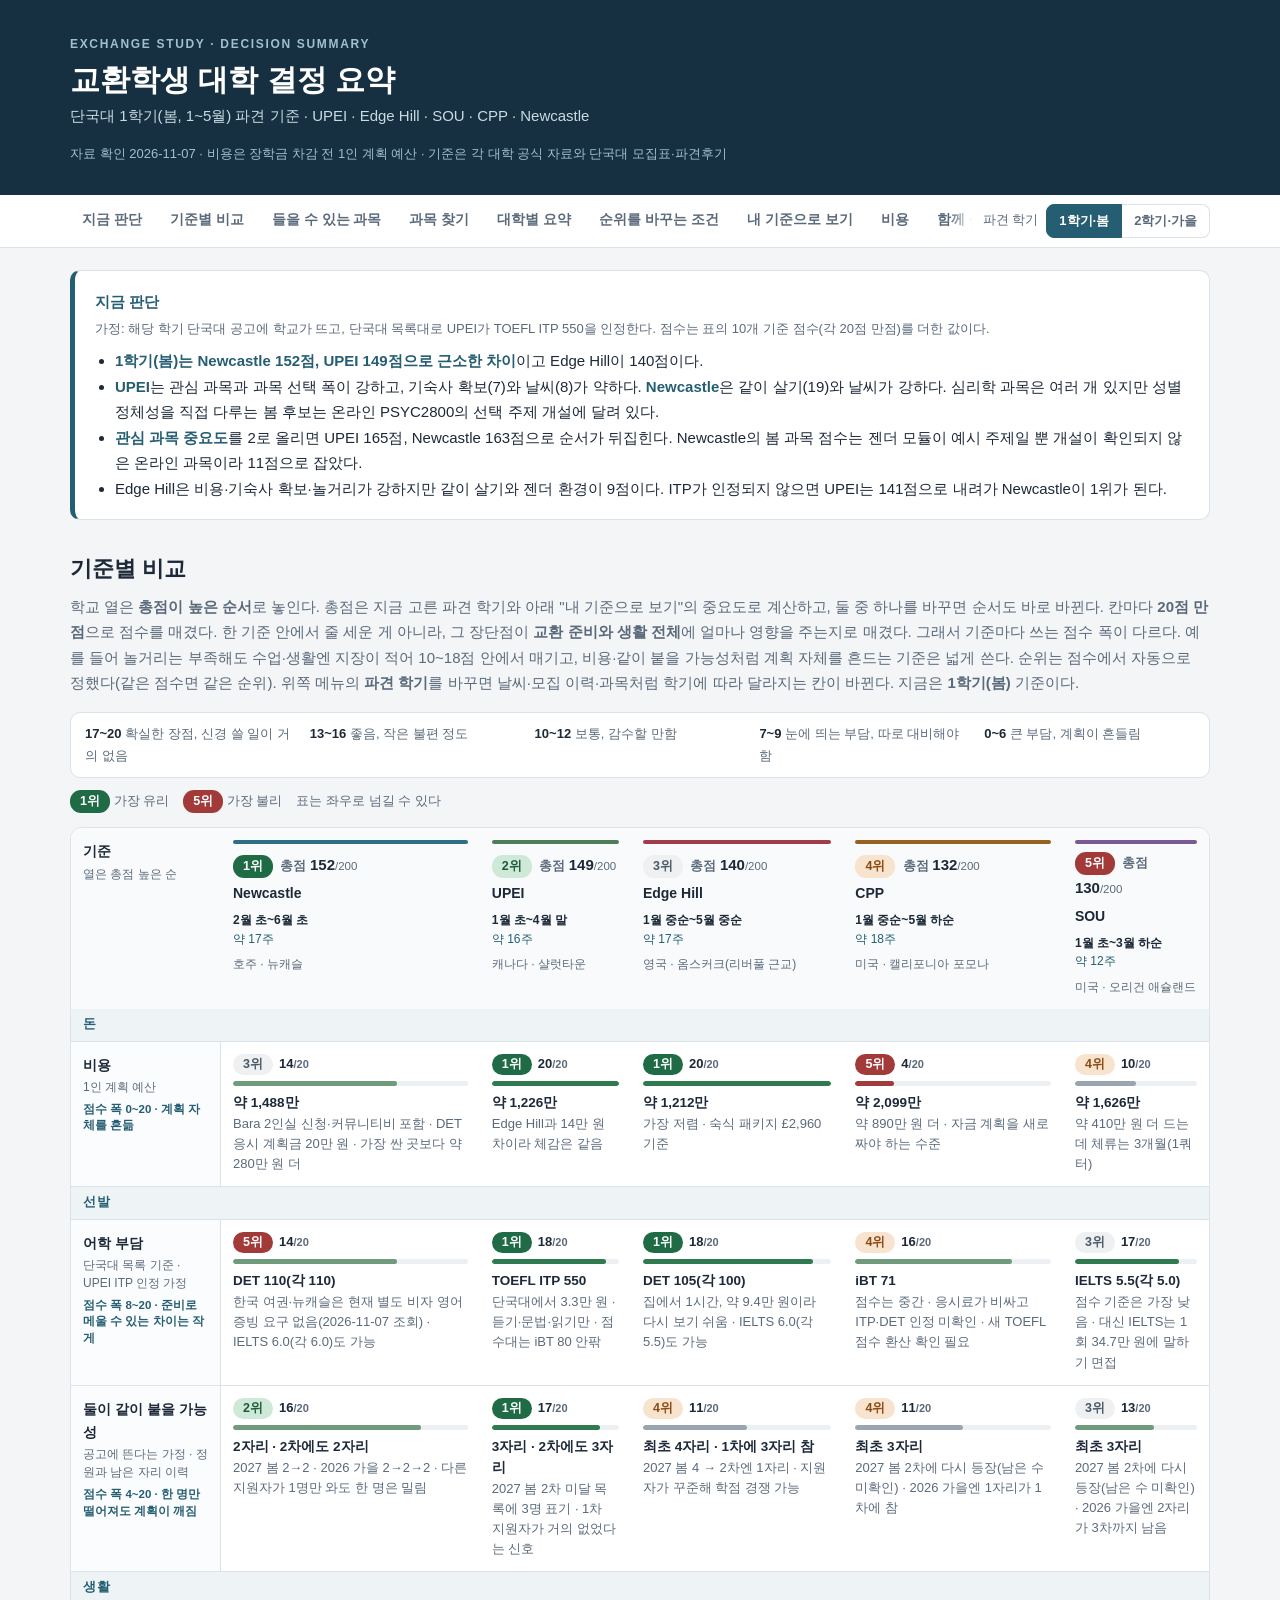
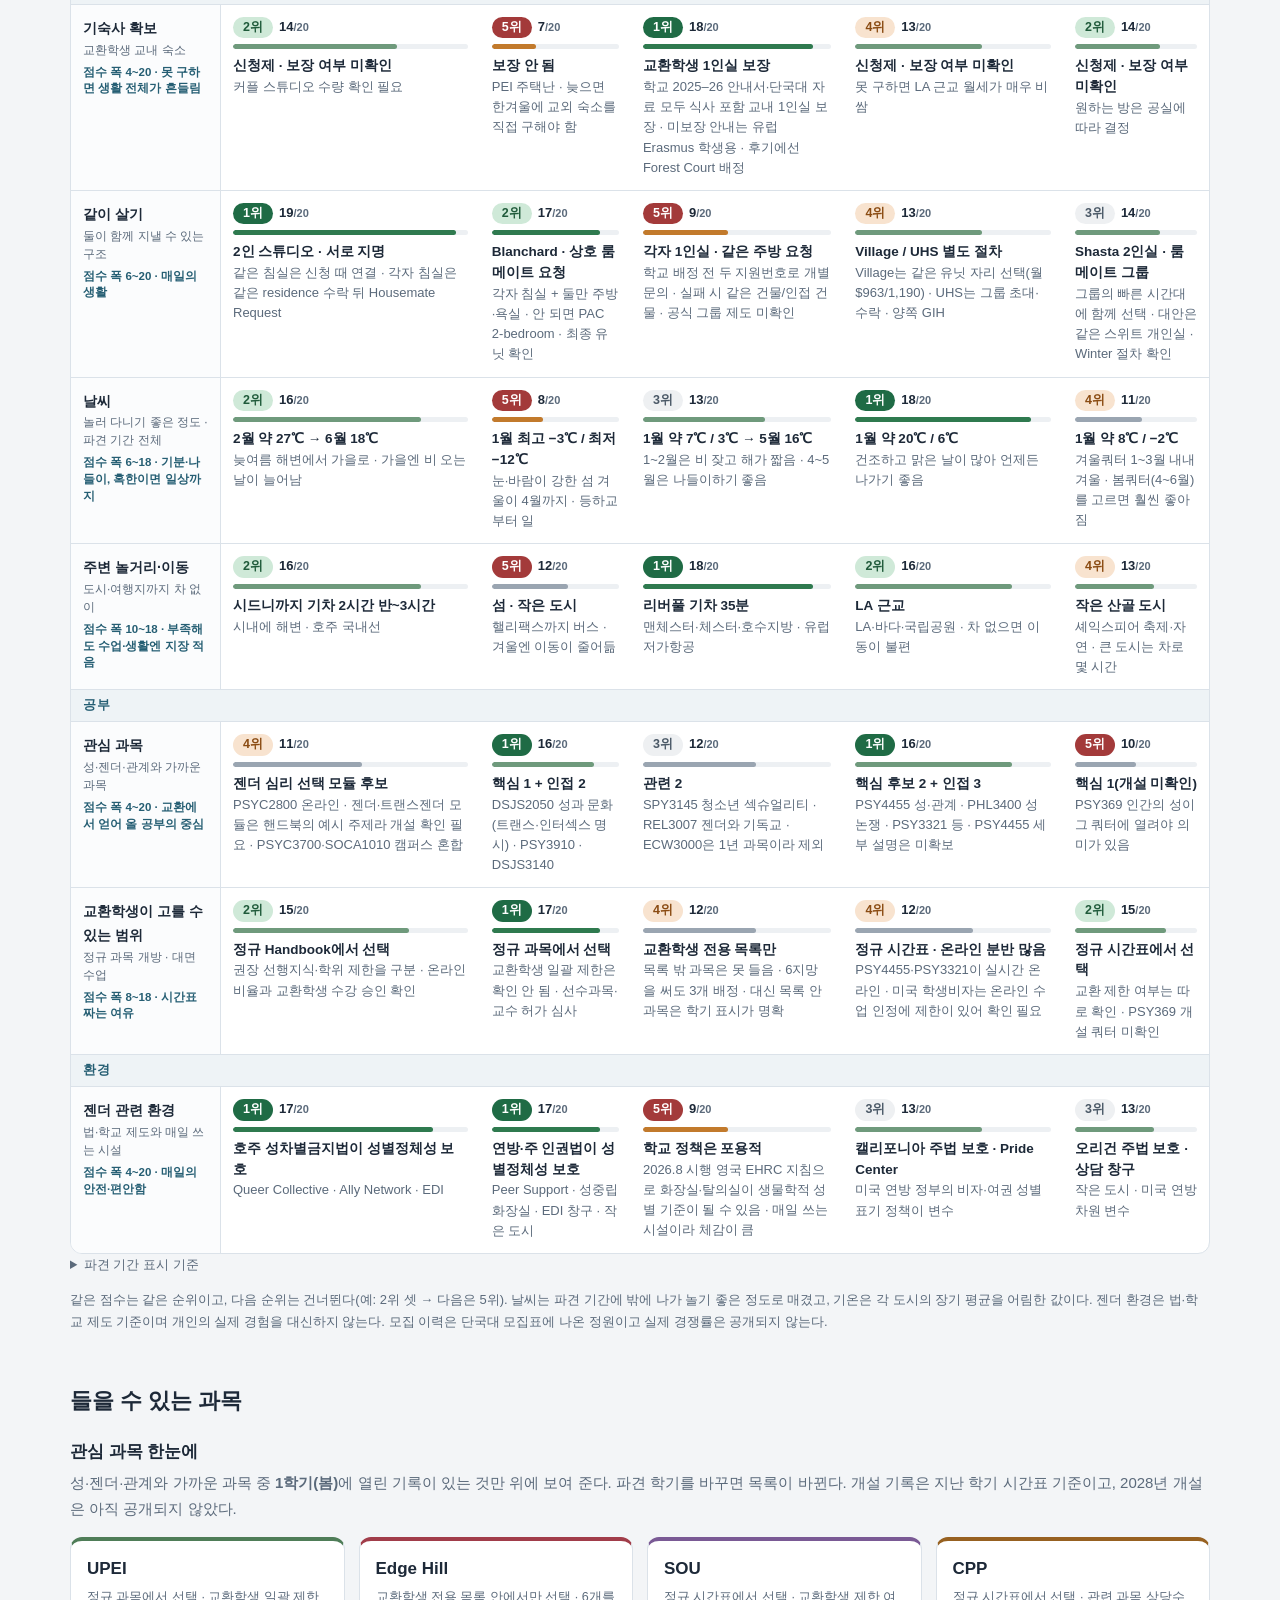
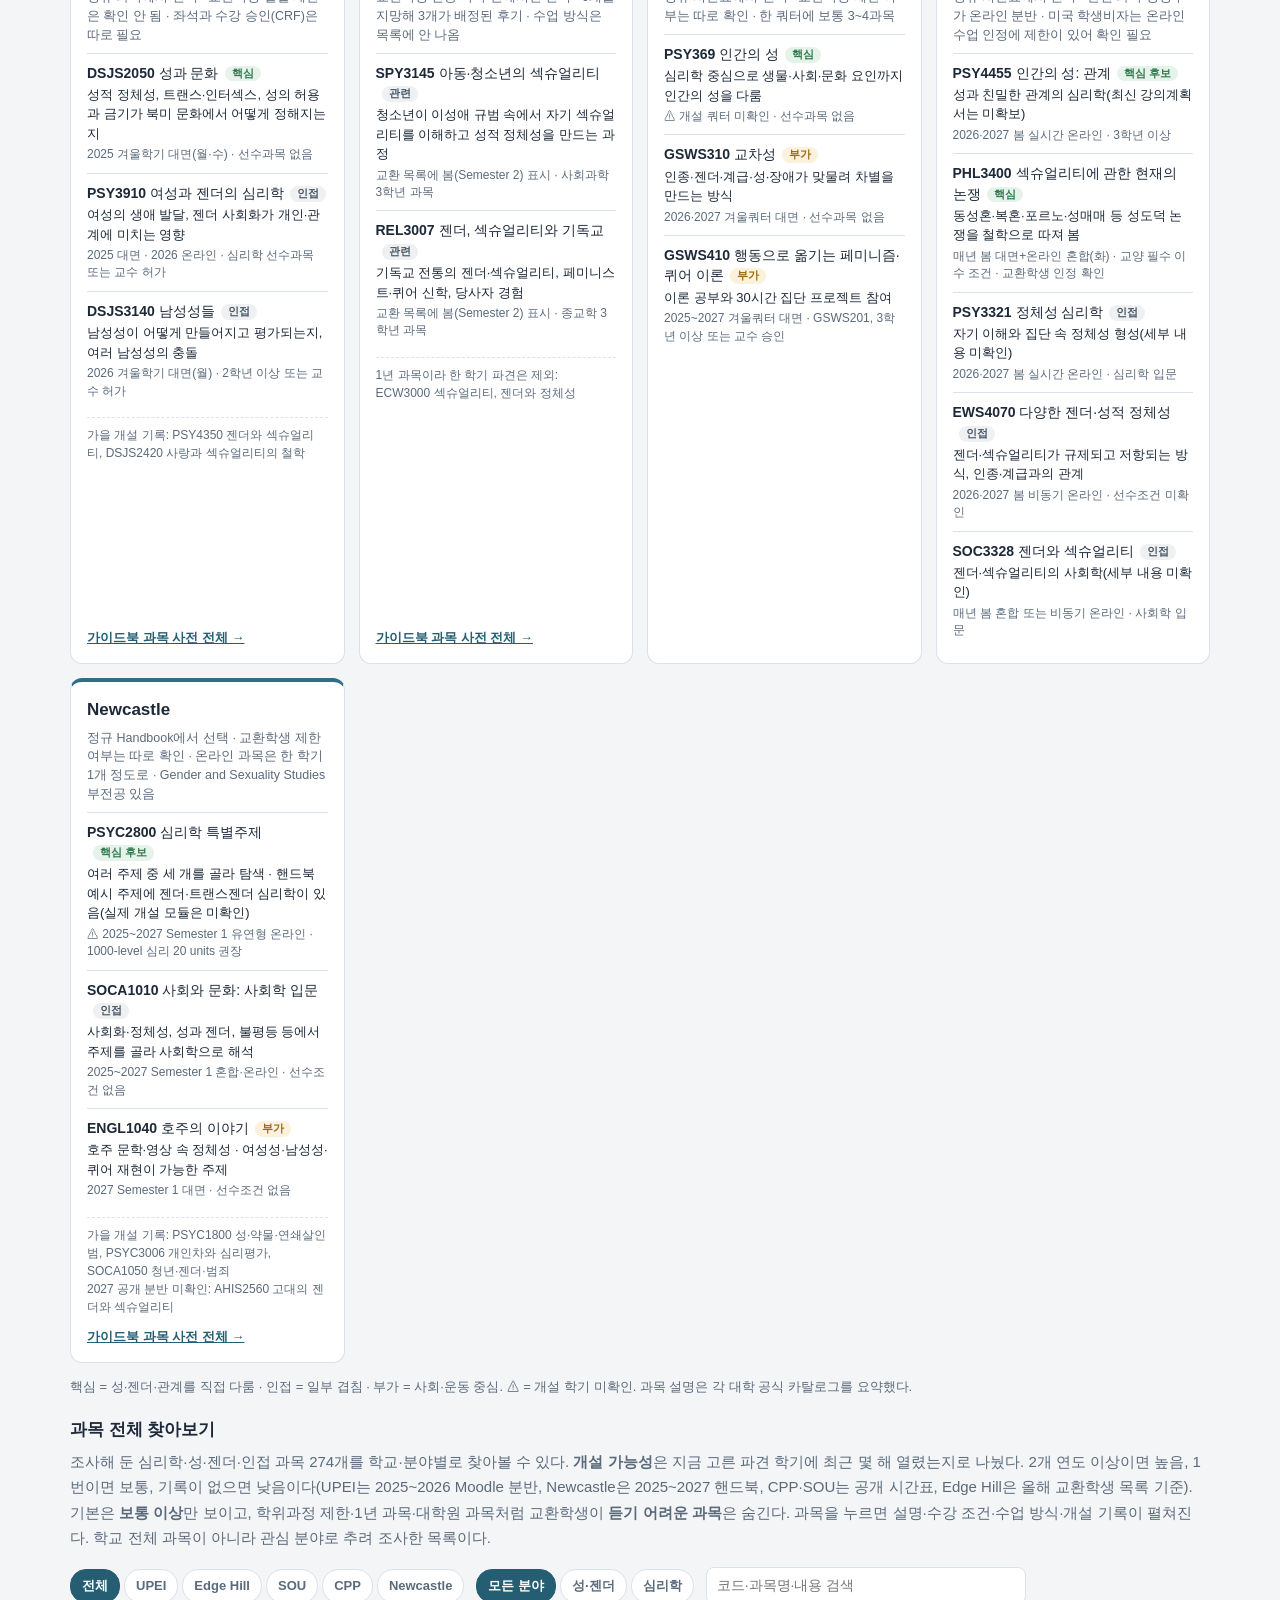
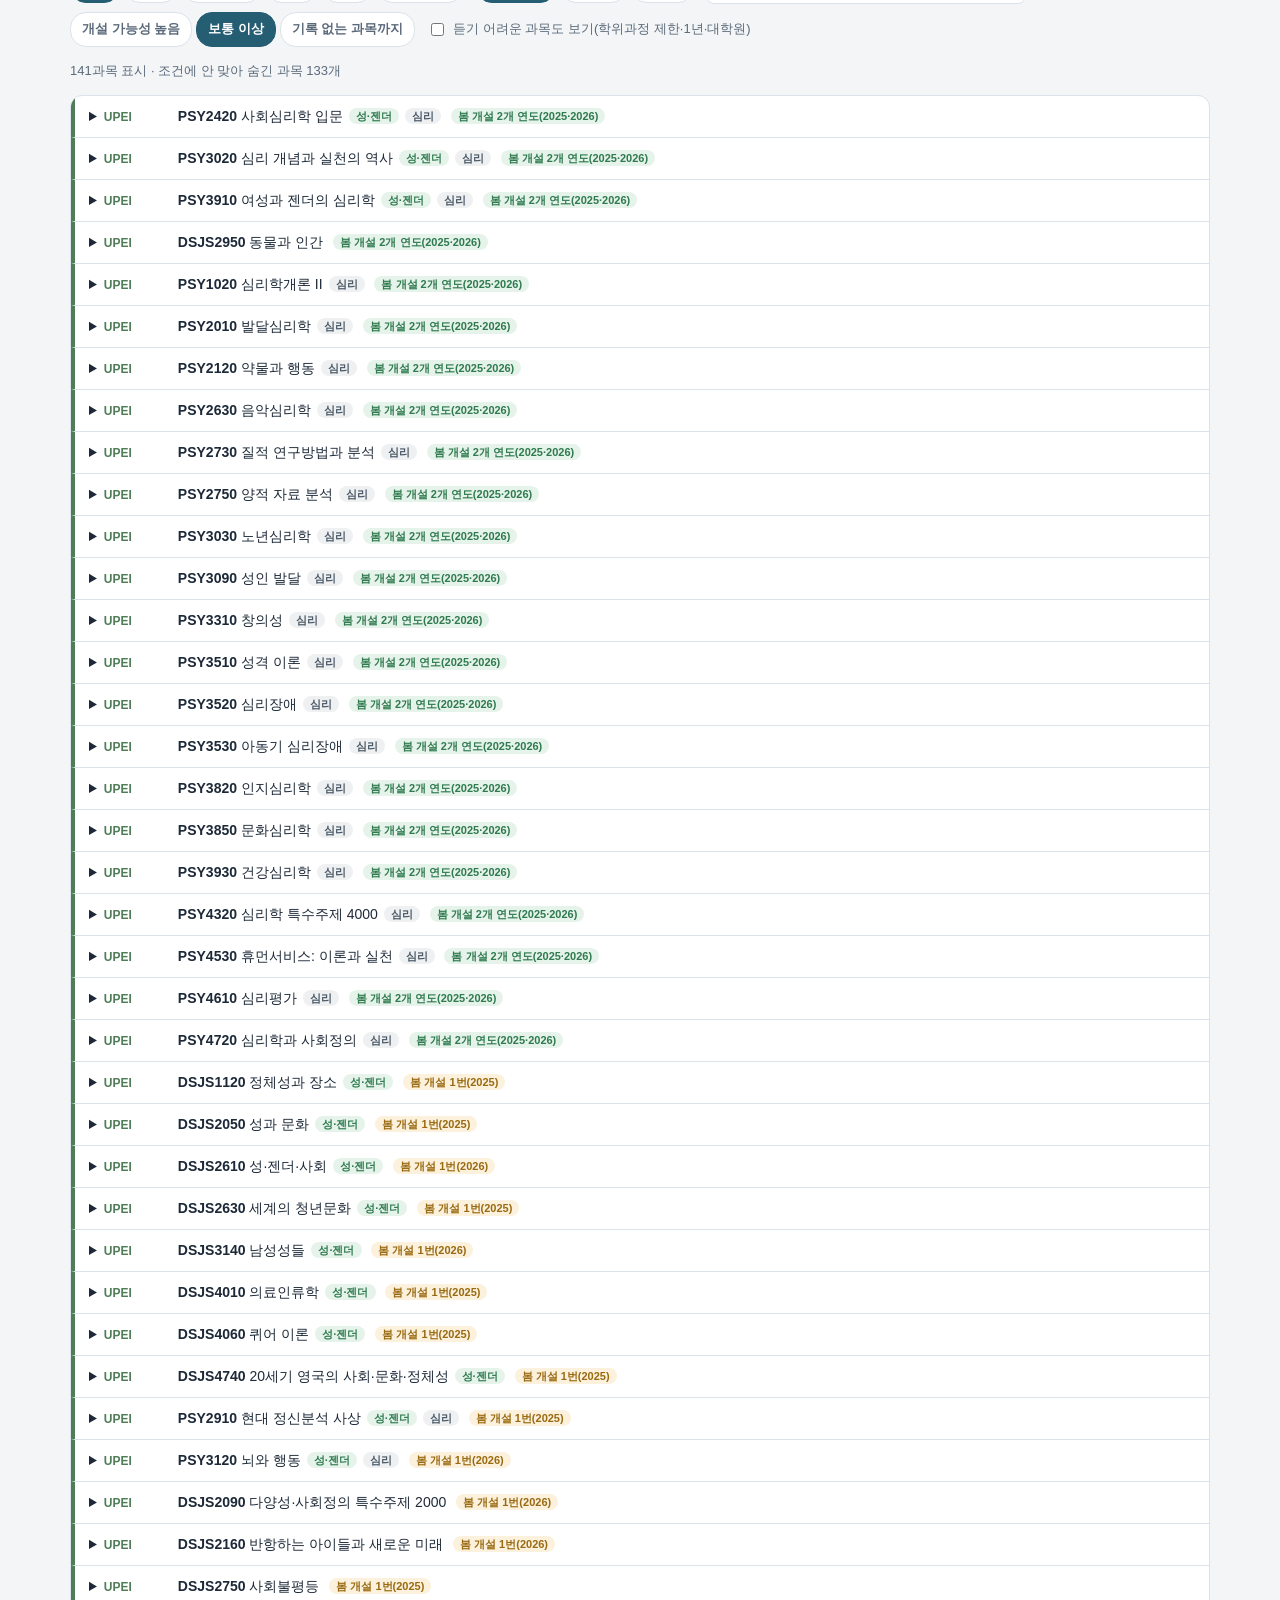
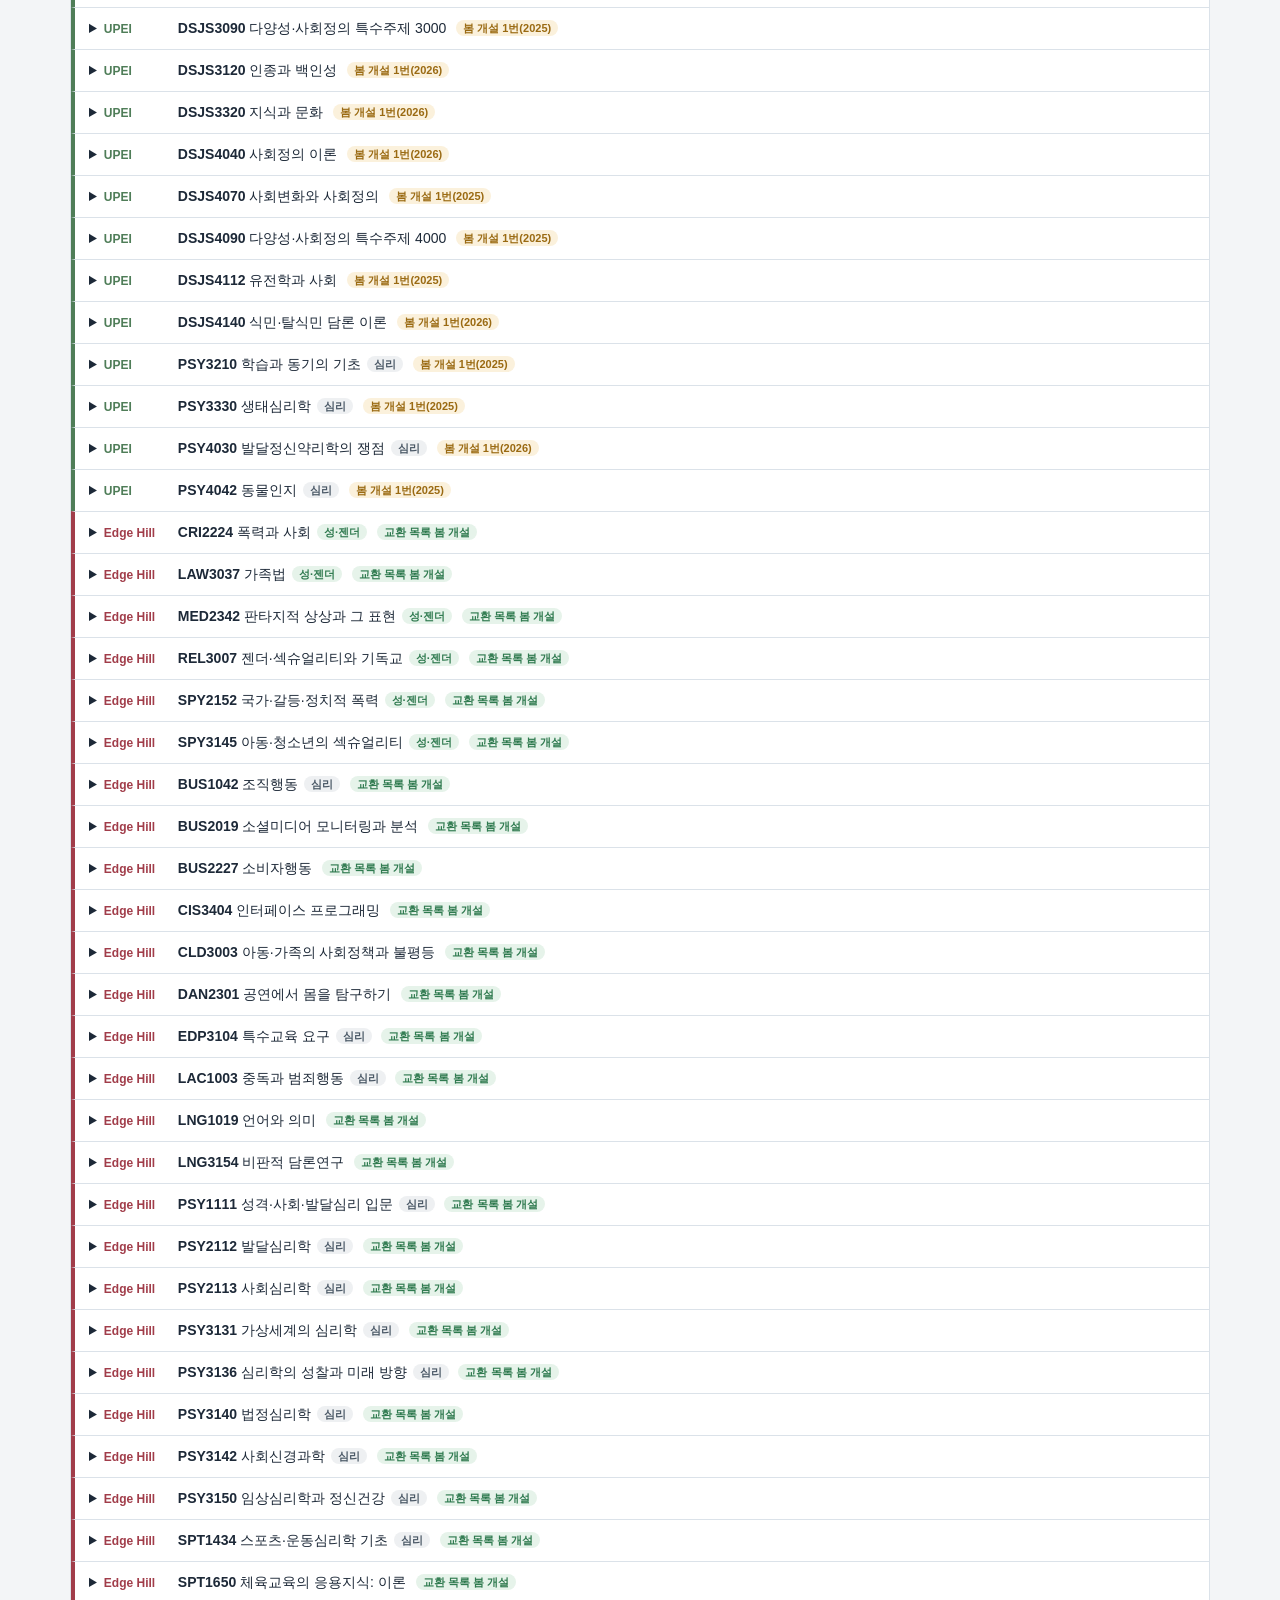
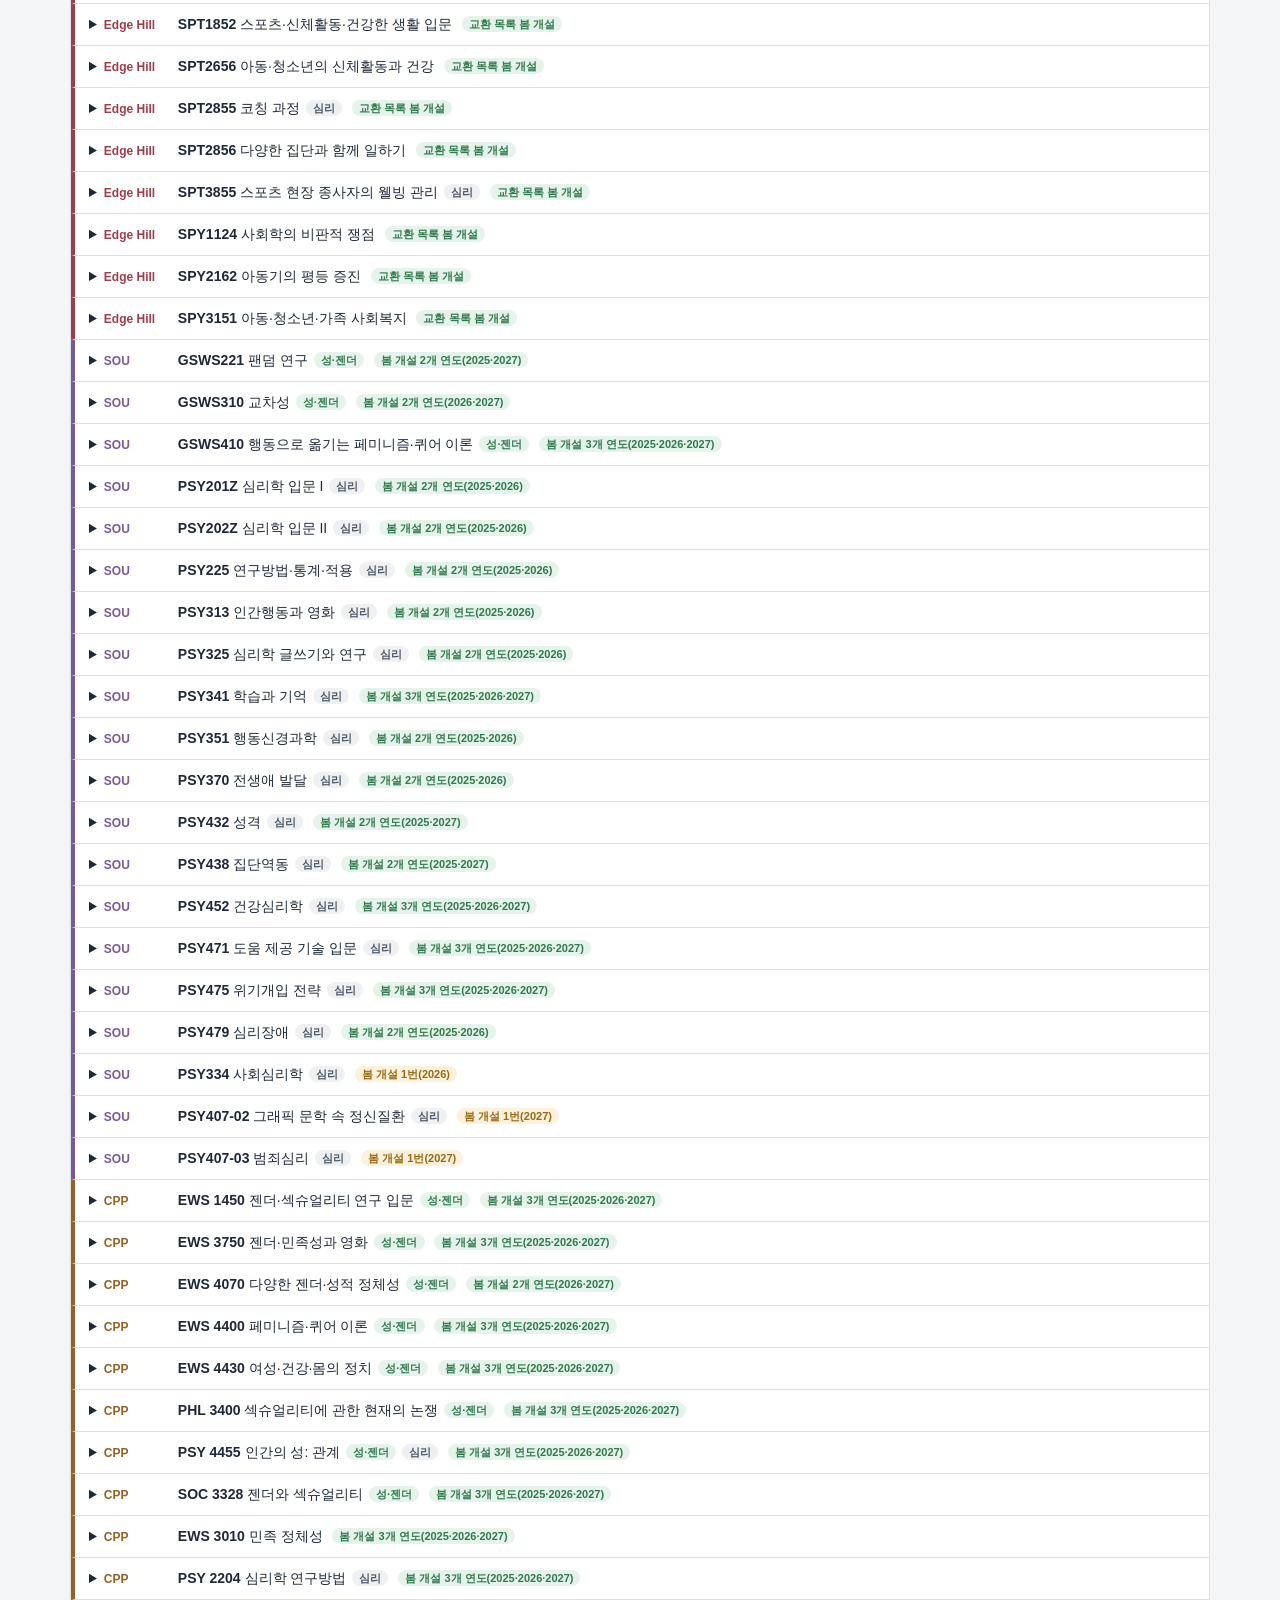
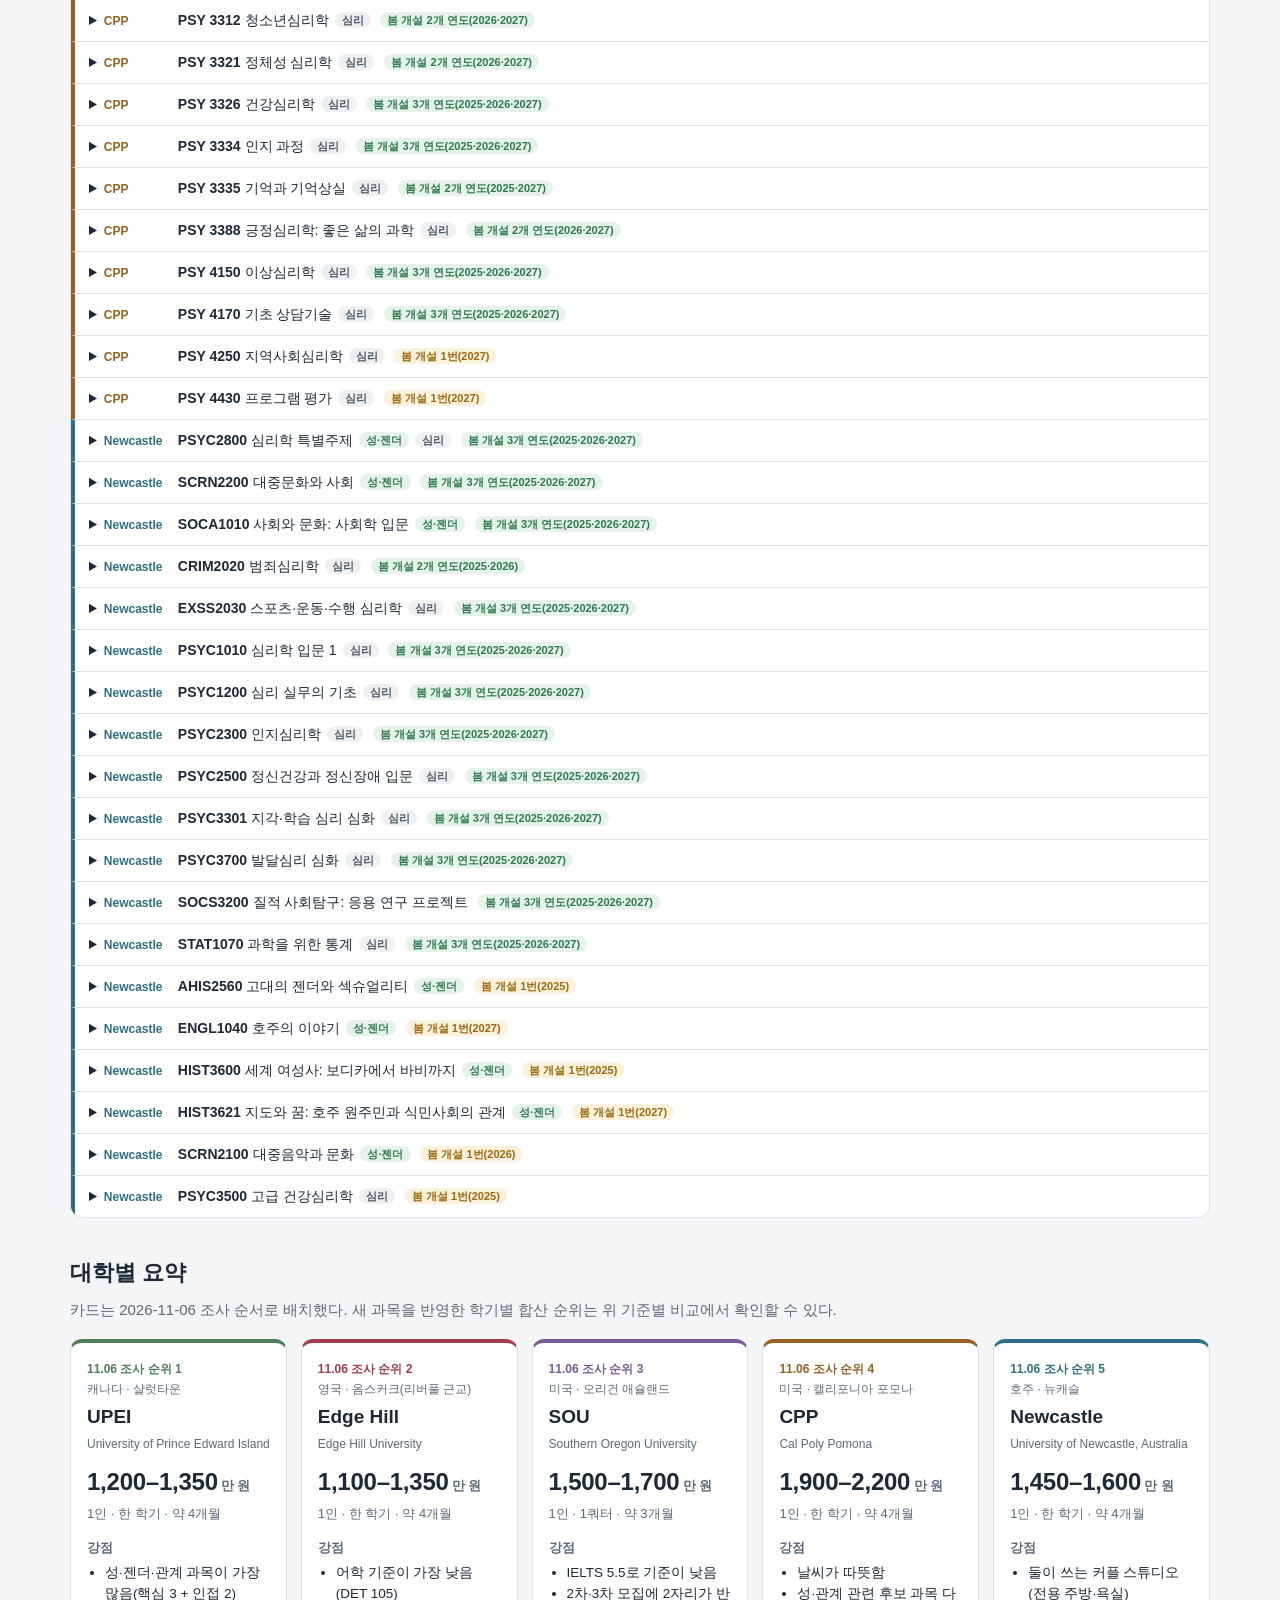
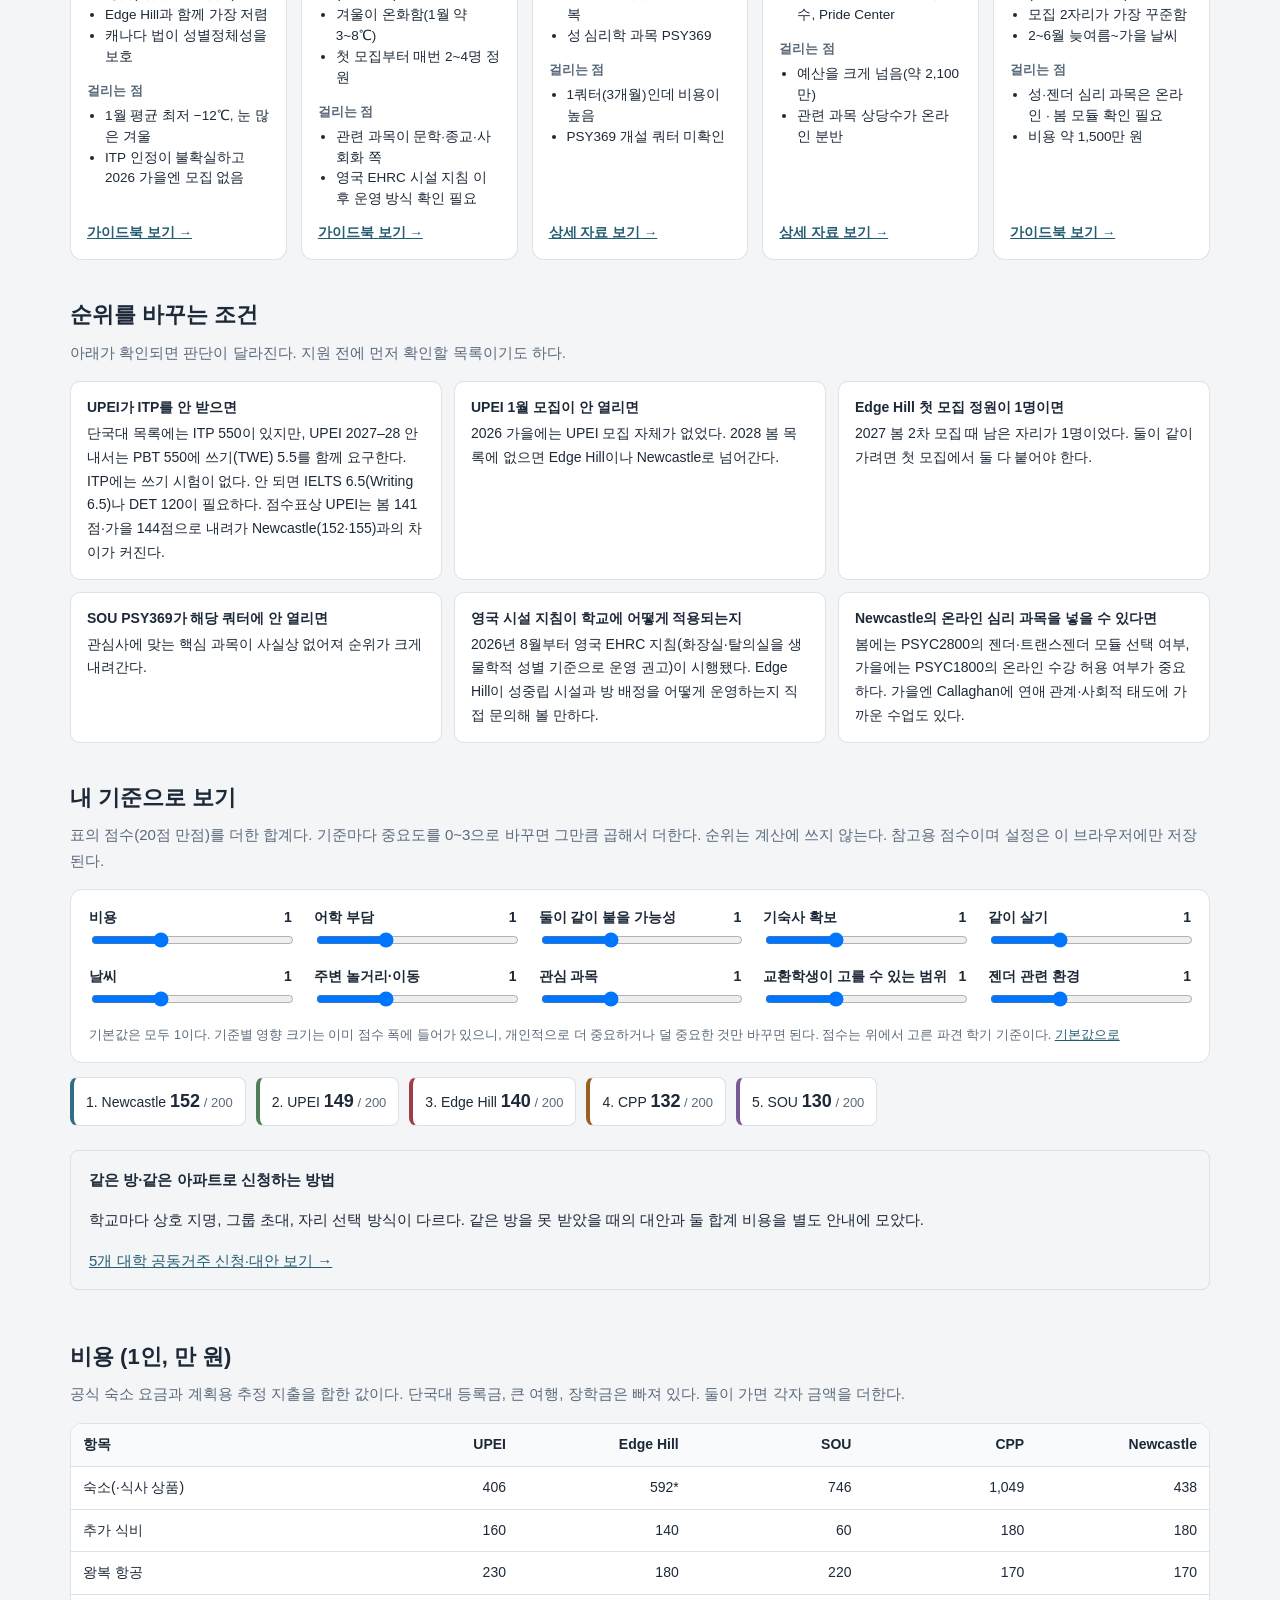
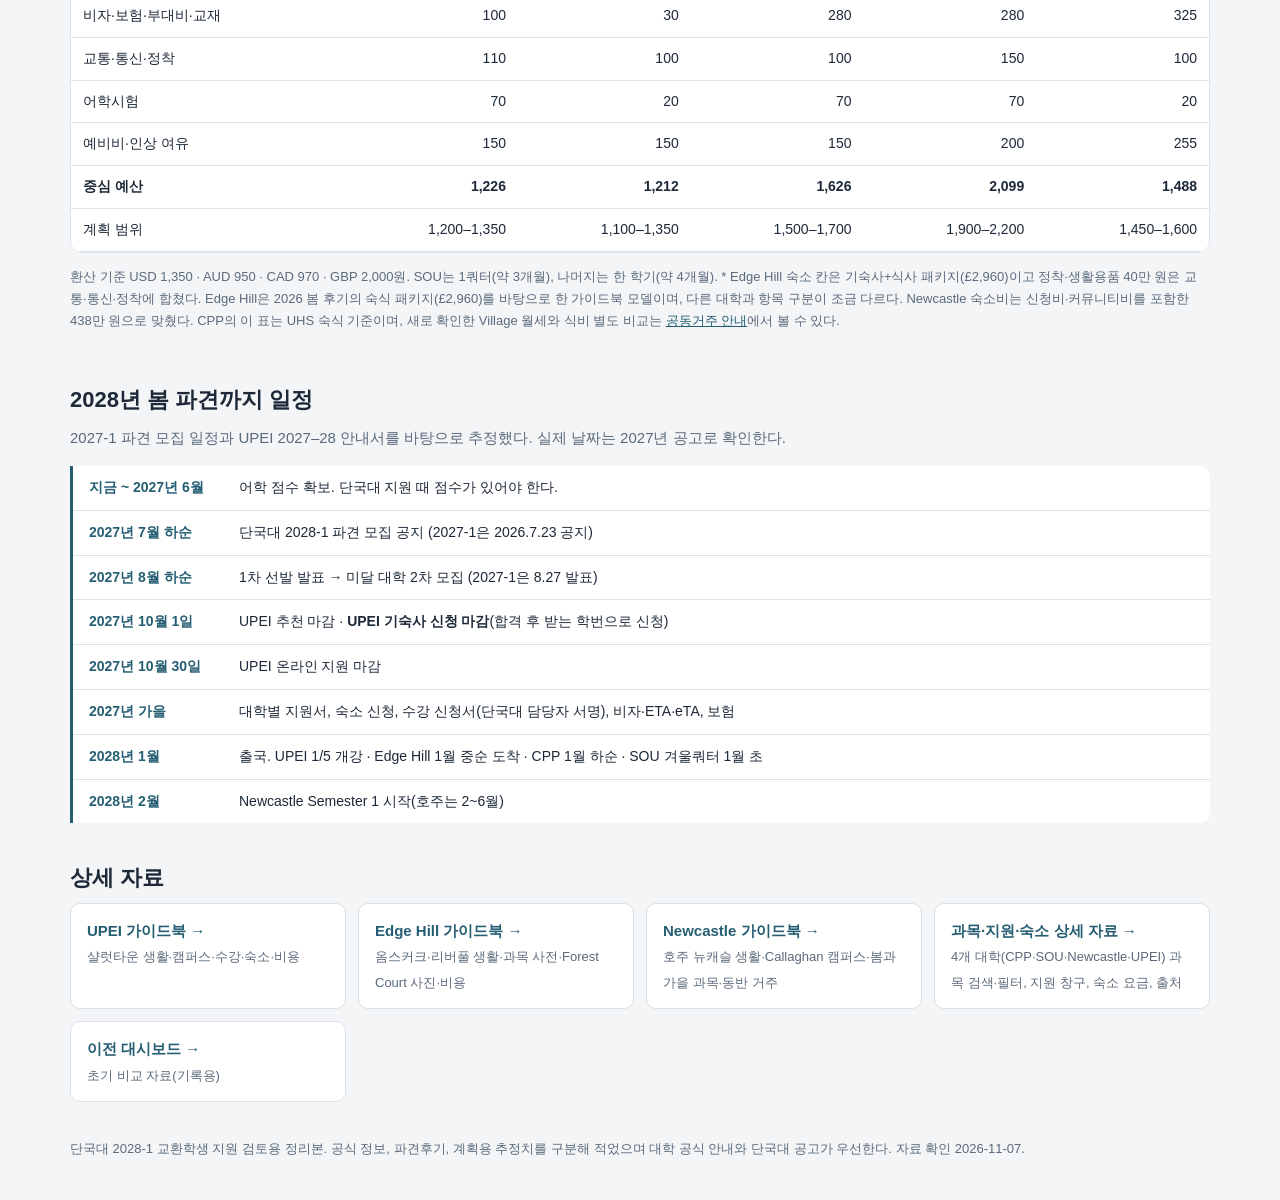
==== commit e88c16b8: "정보 불일치 수정: 뉴캐슬 과목 수(29→43), 홈 관심 과목 요약의 뉴캐슬 목록을 현재 비교표 근거와 맞춤, Edge Hill 기숙사 보장 설명을 가이드북과 일치(17→18) " ====
--- a/index.html
+++ b/index.html
@@ -153,13 +153,13 @@
   <b>지금 판단</b>
   <p class="small" style="margin:4px 0 0">가정: 해당 학기 단국대 공고에 학교가 뜨고, 단국대 목록대로 UPEI가 TOEFL ITP 550을 인정한다. 점수는 표의 10개 기준 점수(각 20점 만점)를 더한 값이다.</p>
   <ul class="only-spring">
-    <li><b>1학기(봄)는 Newcastle 152점, UPEI 149점으로 근소한 차이</b>이고 Edge Hill이 139점이다.</li>
+    <li><b>1학기(봄)는 Newcastle 152점, UPEI 149점으로 근소한 차이</b>이고 Edge Hill이 140점이다.</li>
     <li><b>UPEI</b>는 관심 과목과 과목 선택 폭이 강하고, 기숙사 확보(7)와 날씨(8)가 약하다. <b>Newcastle</b>은 같이 살기(19)와 날씨가 강하다. 심리학 과목은 여러 개 있지만 성별정체성을 직접 다루는 봄 후보는 온라인 PSYC2800의 선택 주제 개설에 달려 있다.</li>
     <li><b>관심 과목 중요도</b>를 2로 올리면 UPEI 165점, Newcastle 163점으로 순서가 뒤집힌다. Newcastle의 봄 과목 점수는 젠더 모듈이 예시 주제일 뿐 개설이 확인되지 않은 온라인 과목이라 11점으로 잡았다.</li>
     <li>Edge Hill은 비용·기숙사 확보·놀거리가 강하지만 같이 살기와 젠더 환경이 9점이다. ITP가 인정되지 않으면 UPEI는 141점으로 내려가 Newcastle이 1위가 된다.</li>
   </ul>
   <ul class="only-fall">
-    <li><b>2학기(가을)는 Newcastle 155점, UPEI 152점</b>, SOU 135점, Edge Hill 132점 순이다.</li>
+    <li><b>2학기(가을)는 Newcastle 155점, UPEI 152점</b>, SOU 135점, Edge Hill 133점 순이다.</li>
     <li>UPEI는 가을 관심 과목이 19점으로 가장 강하다(PSY4350 젠더와 섹슈얼리티, 사랑과 섹슈얼리티의 철학). 다만 가을 모집 기록이 2025년 신규 2자리 한 번뿐이라 같이 붙을 가능성은 12점이다.</li>
     <li>Newcastle은 가을 모집에서 2자리가 3차까지 남은 기록이 있다. 관심 과목은 14점이다. 온라인 PSYC1800의 성·섹슈얼리티 모듈과 Callaghan의 PSYC3006 연애 관계·심리평가, PSYC2900 사회심리를 함께 볼 수 있다.</li>
     <li>ITP가 인정되지 않으면 UPEI는 144점으로 내려가 Newcastle(155)과 11점 차이가 난다.</li>
@@ -304,7 +304,7 @@
  ]},
  {g:'생활',items:[
   {k:'dorm',t:'기숙사 확보',s:'교환학생 교내 숙소',r:[4,20],imp:'못 구하면 생활 전체가 흔들림',v:{
-   edge:[17,'교환학생 배정 보장(확인 필요)','단국대 자료는 보장, 영국 Erasmus 안내는 미보장 · 후기에선 Forest Court 배정'],
+   edge:[18,'교환학생 1인실 보장','학교 2025–26 안내서·단국대 자료 모두 식사 포함 교내 1인실 보장 · 미보장 안내는 유럽 Erasmus 학생용 · 후기에선 Forest Court 배정'],
    ncl:[14,'신청제 · 보장 여부 미확인','커플 스튜디오 수량 확인 필요'],
    sou:[14,'신청제 · 보장 여부 미확인','원하는 방은 공실에 따라 결정'],
    cpp:[13,'신청제 · 보장 여부 미확인','못 구하면 LA 근교 월세가 매우 비쌈'],
@@ -439,18 +439,14 @@
   {code:'EWS4070',ko:'다양한 젠더·성적 정체성',en:'Diverse Gender and Sexual Identities',tag:'인접',what:'젠더·섹슈얼리티가 규제되고 저항되는 방식, 인종·계급과의 관계',t:{spring:'2026·2027 봄 비동기 온라인'},req:'선수조건 미확인'},
   {code:'SOC3328',ko:'젠더와 섹슈얼리티',en:'Gender and Sexuality',tag:'인접',what:'젠더·섹슈얼리티의 사회학(세부 내용 미확인)',t:{spring:'매년 봄 혼합 또는 비동기 온라인',fall:'매년 가을 혼합 또는 비동기 온라인'},req:'사회학 입문'},
  ]},
- ncl:{access:'Semester 1·2 공개 분반 기준 · 40 units 표준, 30 units 최소 · 온라인 과목 및 개별 수강 승인 확인',link:'newcastle.html#s-9',list:[
-  {code:'PSYC2800',ko:'심리학 특별주제',en:'Special Topics in Psychology',tag:'핵심 후보',what:'세 주제 중 젠더·트랜스젠더 심리학을 선택할 수 있는지 확인',t:{spring:'2027 Semester 1 온라인 · 모듈 미확인'},req:'심리학 1000-level 20 units 권장',unsure:true},
-  {code:'PSYC3700',ko:'고급 발달심리학',en:'Advanced Developmental Psychology',tag:'인접',what:'생애 전반의 사회·정서·신체 발달',t:{spring:'2027 Semester 1 Callaghan 혼합·별도 온라인'},req:'1학년 전체·2학년 절반 이수 수준 권장'},
-  {code:'SOCA1010',ko:'사회학 입문',en:'Society and Culture: an Introduction to Sociology',tag:'인접',what:'사회화·정체성, 성과 젠더가 가능한 주제',t:{spring:'2027 Semester 1 Callaghan 혼합·별도 온라인'},req:'별도 조건 표기 없음'},
-  {code:'ENGL1040',ko:'호주의 이야기',en:'Australian Stories',tag:'인접',what:'호주 문학·영상 속 여성성·남성성·퀴어 재현을 다룰 수 있음',t:{spring:'2027 Semester 1 Callaghan 대면'},req:'별도 조건 표기 없음'},
-  {code:'PSYC1800',ko:'성·약물·연쇄살인범',en:'Sex, Drugs and Serial Killers',tag:'핵심',what:'성과 섹슈얼리티가 세 심리학 모듈 중 하나',t:{fall:'2027 Semester 2 온라인'},req:'온라인 수강 승인 확인'},
-  {code:'PSYC3006',ko:'개인차와 심리평가',en:'Individual Differences and Assessment',tag:'인접',what:'성격 등 개인차와 연애 관계의 연관성을 심리측정 관점에서 다룸',t:{fall:'2027 Semester 2 Callaghan 혼합·별도 온라인'},req:'1학년 전체·2학년 절반 이수 수준 권장'},
-  {code:'PSYC2900',ko:'사회심리학',en:'Social Psychology',tag:'인접',what:'자기개념, 태도, 규범, 대인 상호작용',t:{fall:'2027 Semester 2 Callaghan 대면'},req:'PSYC1010·PSYC1020 권장'},
-  {code:'SOCA1050',ko:'청년·젠더·범죄',en:'Youth, Gender and Crime',tag:'인접',what:'젠더화된 신체 경험과 온라인 동의는 2025년 강의계획서에 명시',t:{fall:'2027 Semester 2 Callaghan 혼합·별도 온라인'},req:'별도 조건 표기 없음'},
+ ncl:{access:'정규 Handbook에서 선택 · 교환학생 제한 여부는 따로 확인 · 온라인 과목은 한 학기 1개 정도로 · Gender and Sexuality Studies 부전공 있음',link:'newcastle.html',list:[
+  {code:'PSYC2800',ko:'심리학 특별주제',en:'Special Topics in Psychology',tag:'핵심 후보',what:'여러 주제 중 세 개를 골라 탐색 · 핸드북 예시 주제에 젠더·트랜스젠더 심리학이 있음(실제 개설 모듈은 미확인)',t:{spring:'2025~2027 Semester 1 유연형 온라인'},req:'1000-level 심리 20 units 권장',unsure:true},
+  {code:'SOCA1010',ko:'사회와 문화: 사회학 입문',en:'Society and Culture',tag:'인접',what:'사회화·정체성, 성과 젠더, 불평등 등에서 주제를 골라 사회학으로 해석',t:{spring:'2025~2027 Semester 1 혼합·온라인'},req:'선수조건 없음'},
+  {code:'ENGL1040',ko:'호주의 이야기',en:'Australian Stories',tag:'부가',what:'호주 문학·영상 속 정체성 · 여성성·남성성·퀴어 재현이 가능한 주제',t:{spring:'2027 Semester 1 대면',fall:'2025·2026 Semester 2 대면'},req:'선수조건 없음'},
+  {code:'PSYC1800',ko:'성·약물·연쇄살인범',en:'Sex, Drugs and Serial Killers',tag:'핵심',what:'첫 모듈이 성·젠더·섹슈얼리티의 다양성을 생물학적·사회적 관점으로 다룸',t:{fall:'2025~2027 Semester 2 유연형 온라인'},req:'선수조건 없음'},
+  {code:'PSYC3006',ko:'개인차와 심리평가',en:'Individual Differences and Assessment',tag:'인접',what:'성격·개인차가 연애 관계·사회적 행동과 어떻게 이어지는지, 심리검사',t:{fall:'2025~2027 Semester 2 혼합·온라인'},req:'학위과정 1~2학년 과목 상당 권장'},
+  {code:'SOCA1050',ko:'청년·젠더·범죄',en:'Youth, Gender and Crime',tag:'인접',what:'청년의 삶에서 젠더·범죄·불평등 · 젠더화된 신체 경험, 온라인 동의 주차 포함(2025)',t:{fall:'2025~2027 Semester 2 혼합·온라인'},req:'선수조건 없음'},
   {code:'AHIS2560',ko:'고대의 젠더와 섹슈얼리티',en:'Gender and Sexuality in Antiquity',tag:'인접',what:'고대 그리스·로마의 욕망·혼인·동성관계',none:true,req:''},
-  {code:'SOCA2700',ko:'젠더·종교·권력',en:'Gender, Religion and Power',tag:'인접',what:'종교 전통 속 젠더와 권력',none:true,req:''},
-  {code:'SCRN3500',ko:'영상 속 성과 젠더',en:'Screening Sex and Gender',tag:'인접',what:'영화·TV의 젠더·섹슈얼리티 재현',none:true,req:''},
  ]},
 };
 function drawCourses(){
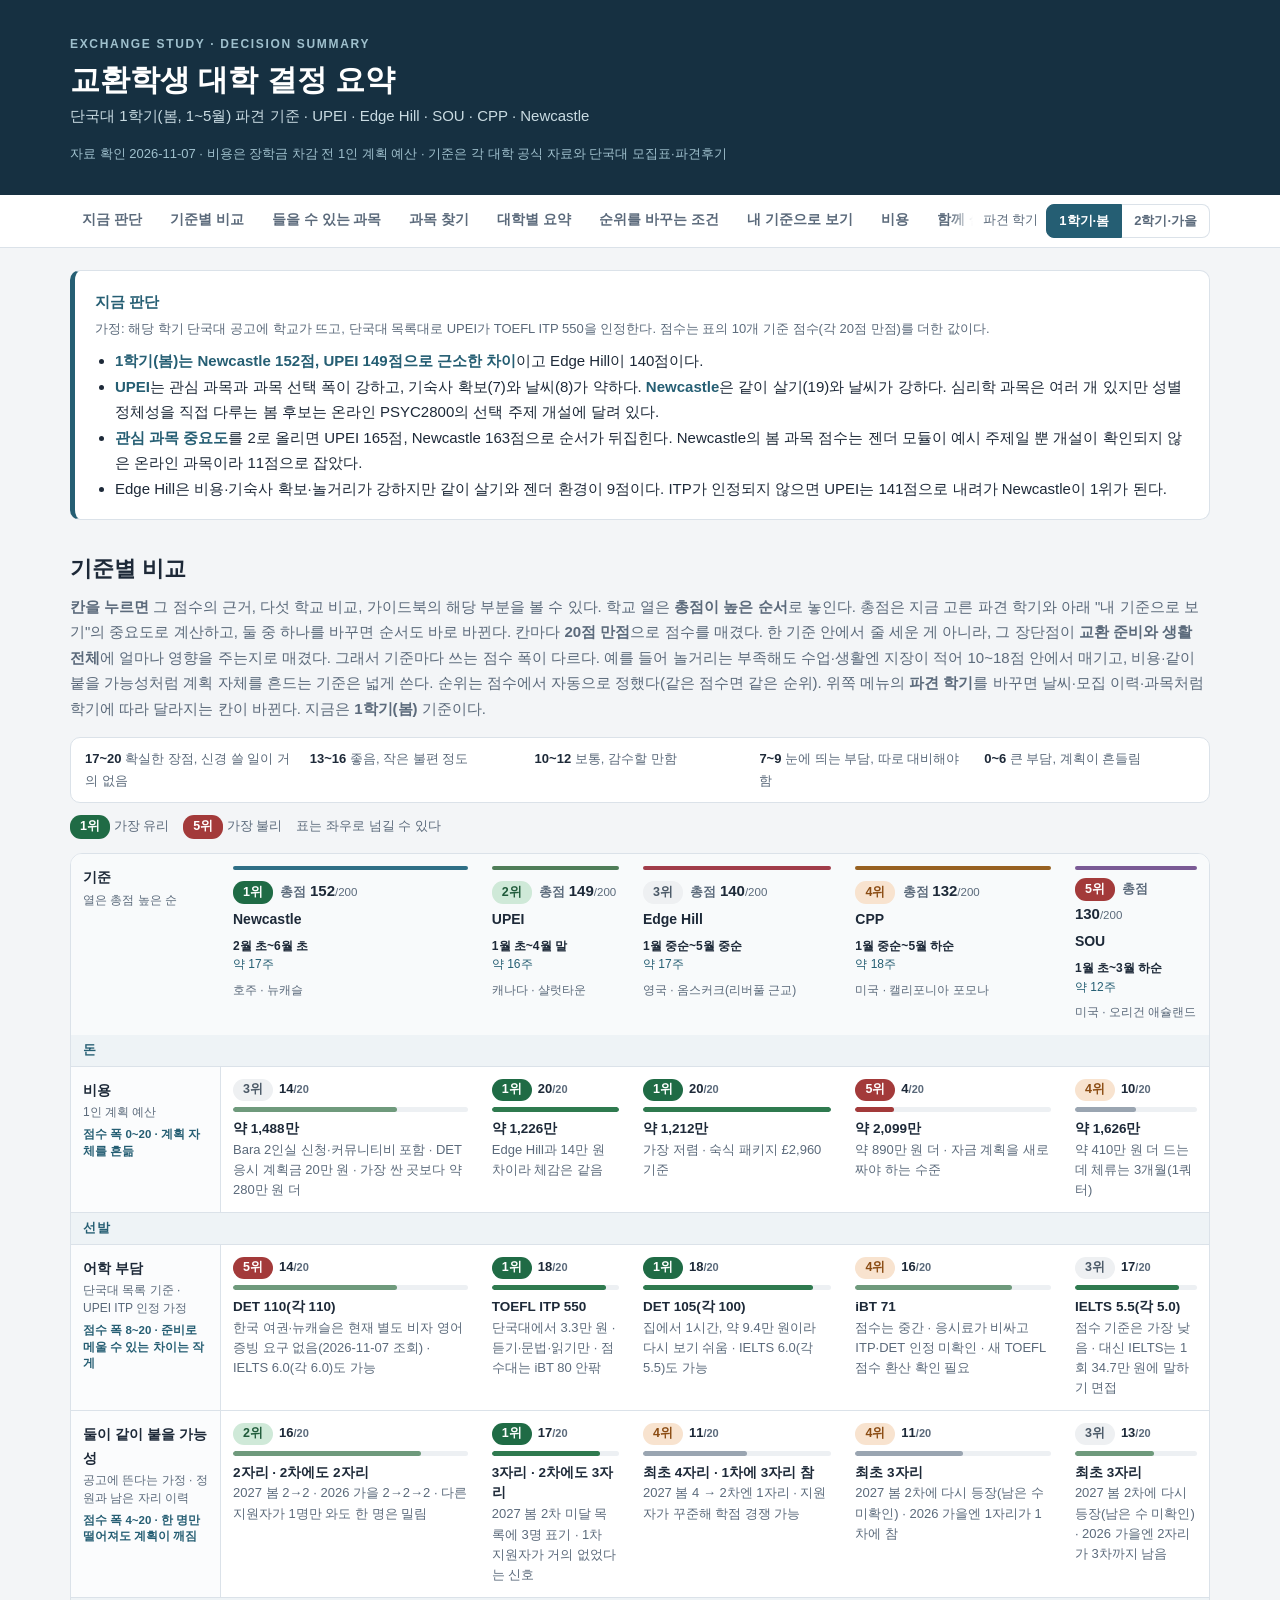
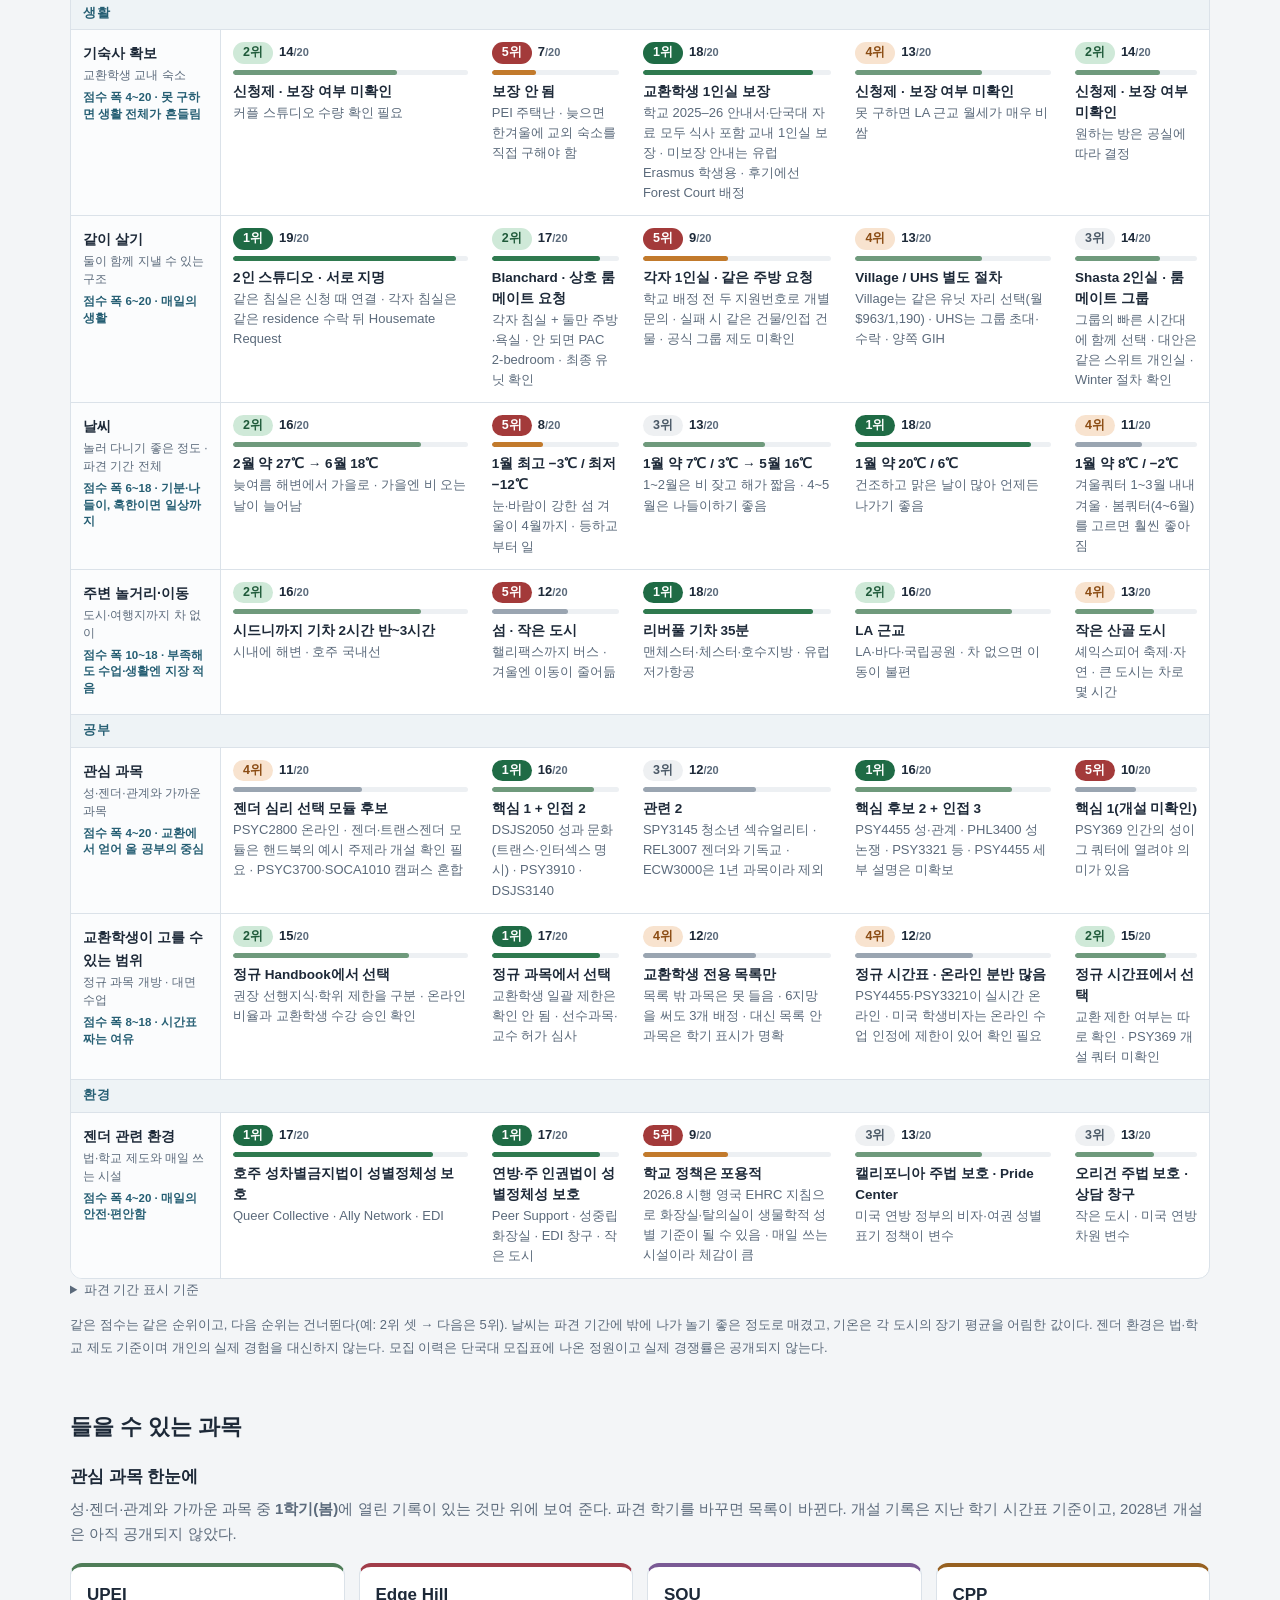
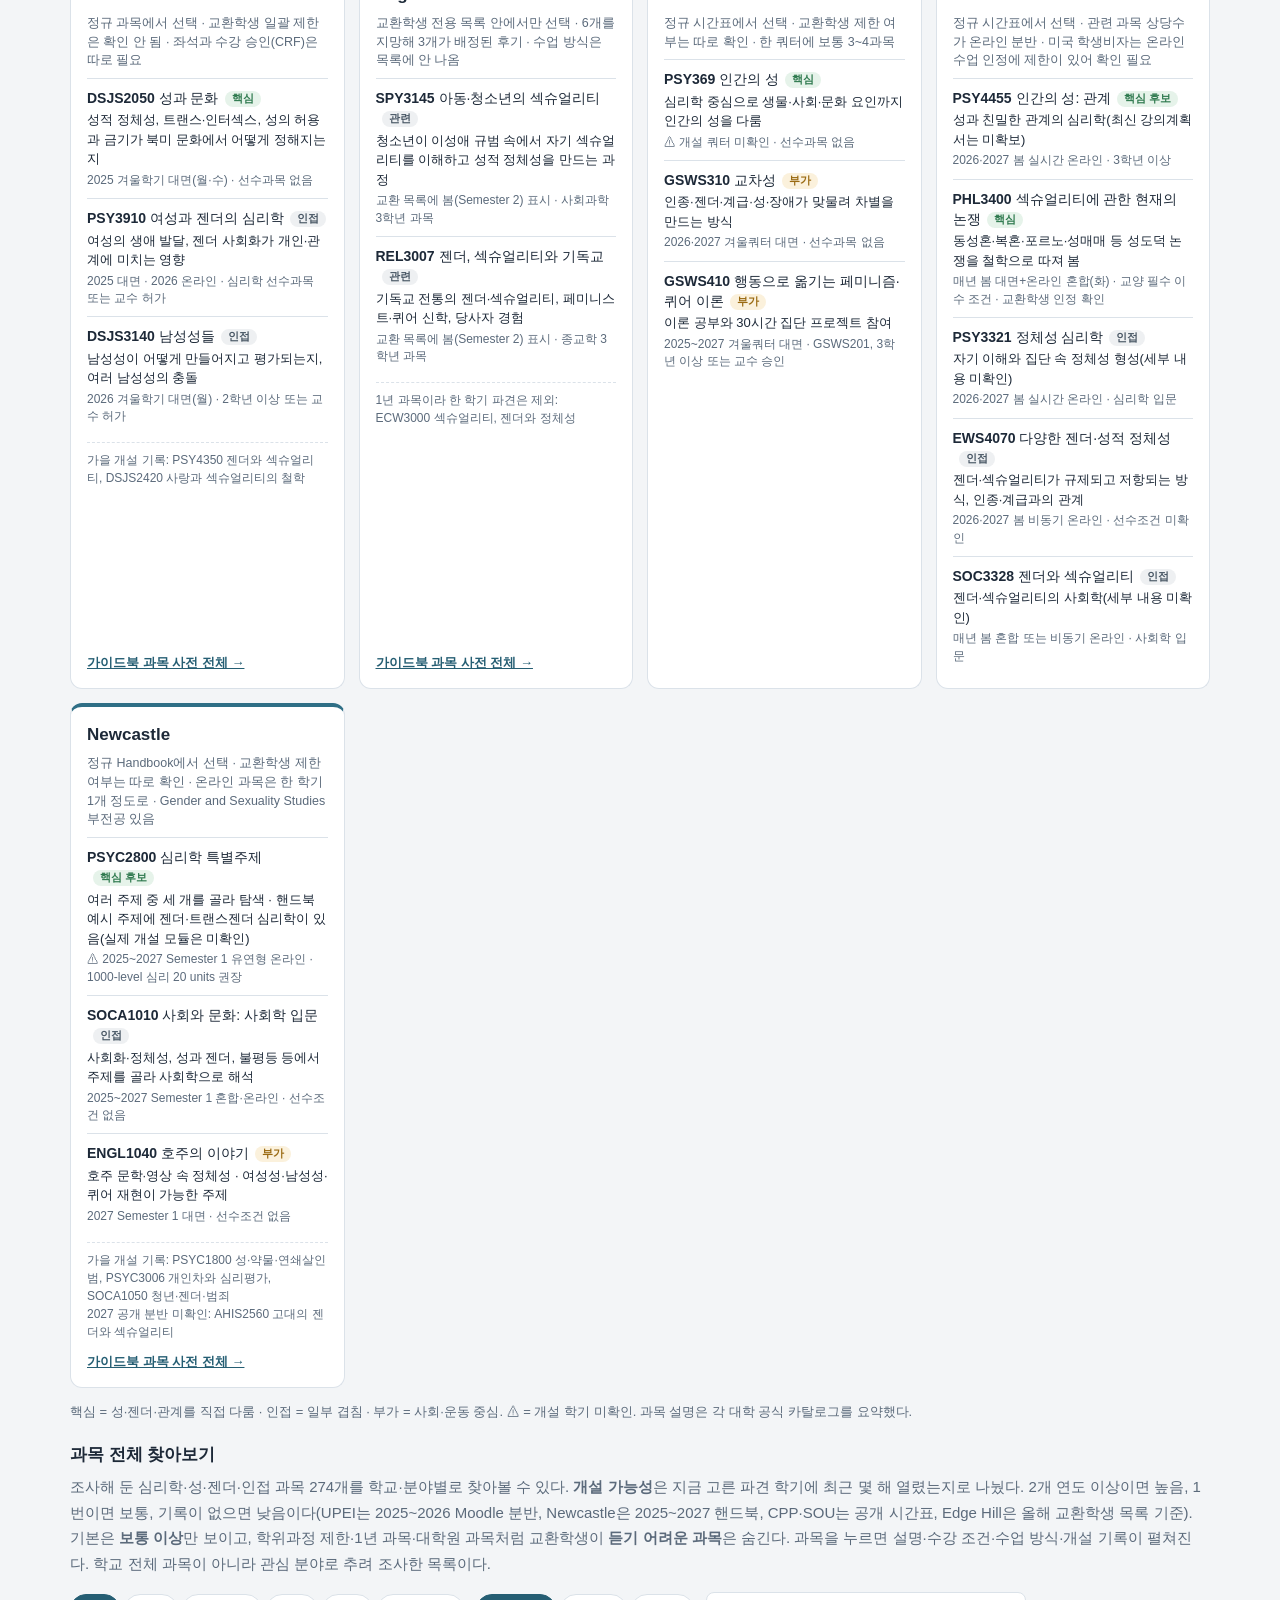
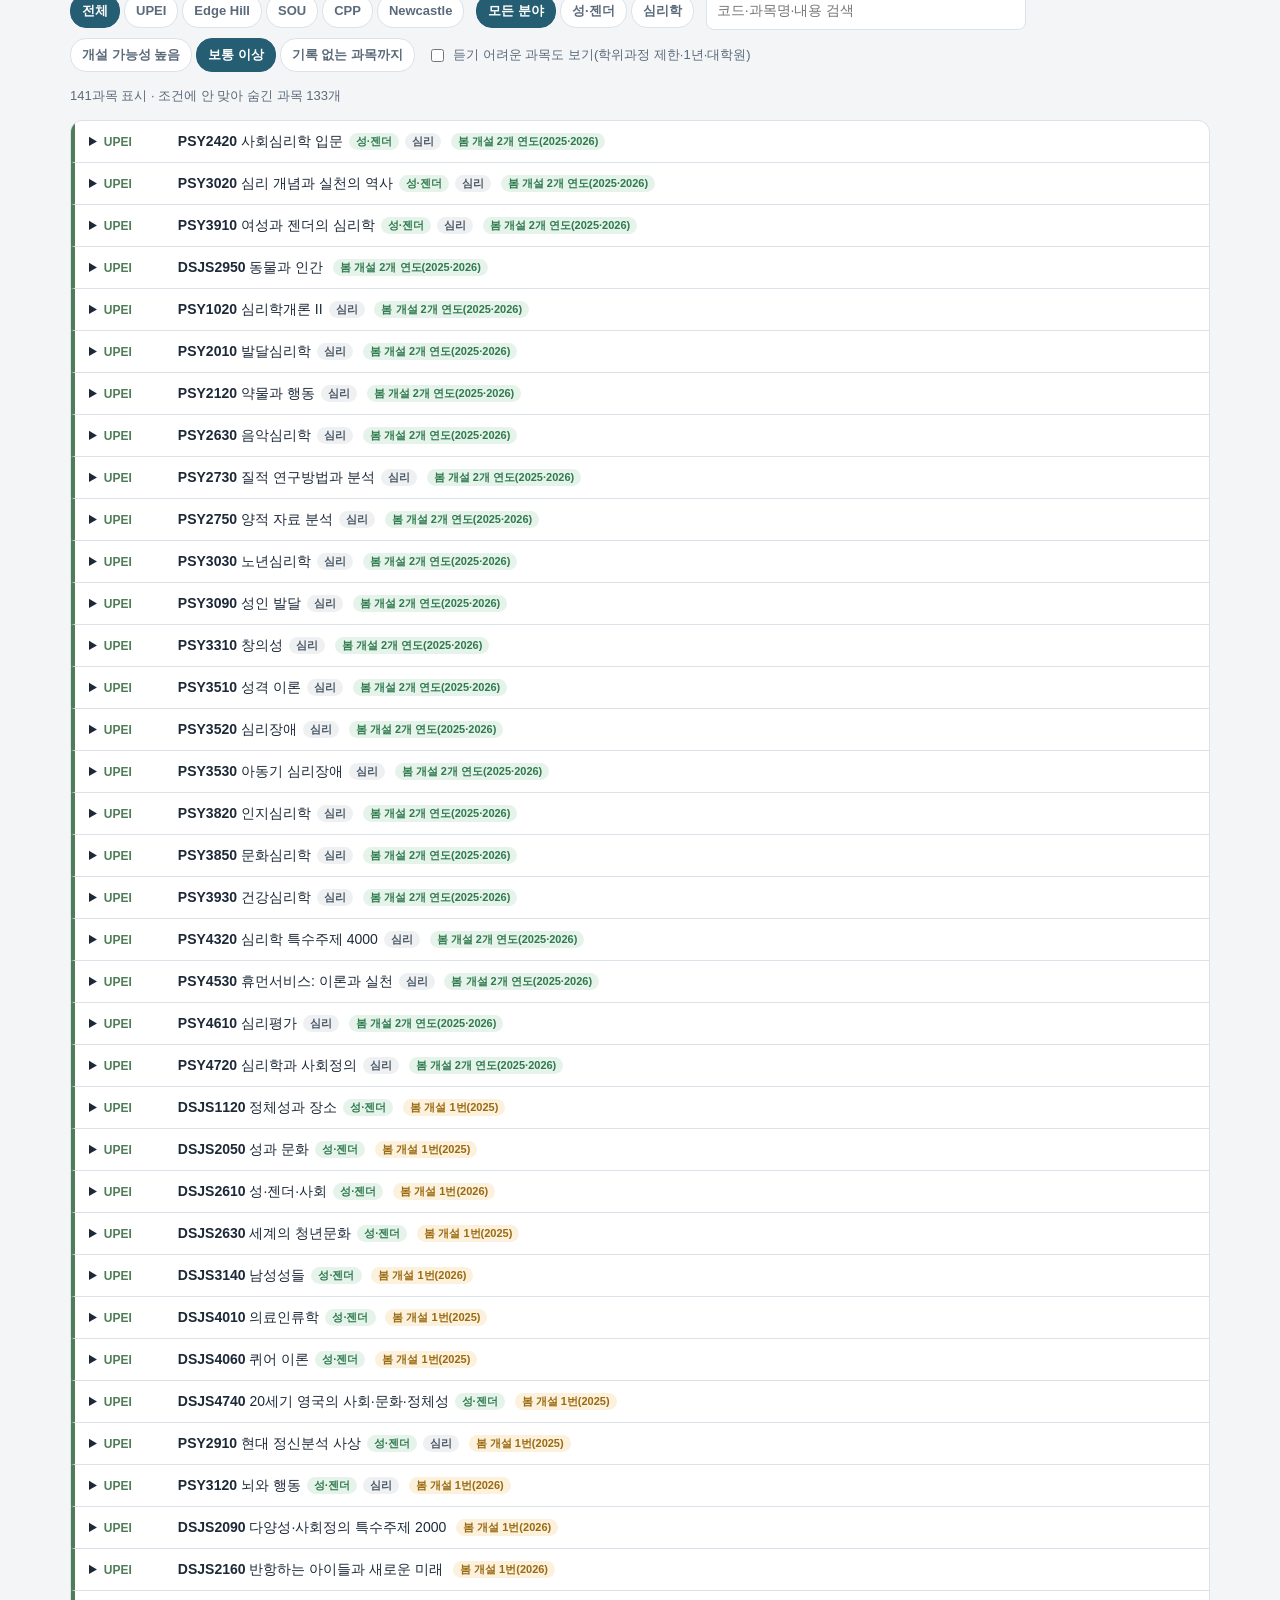
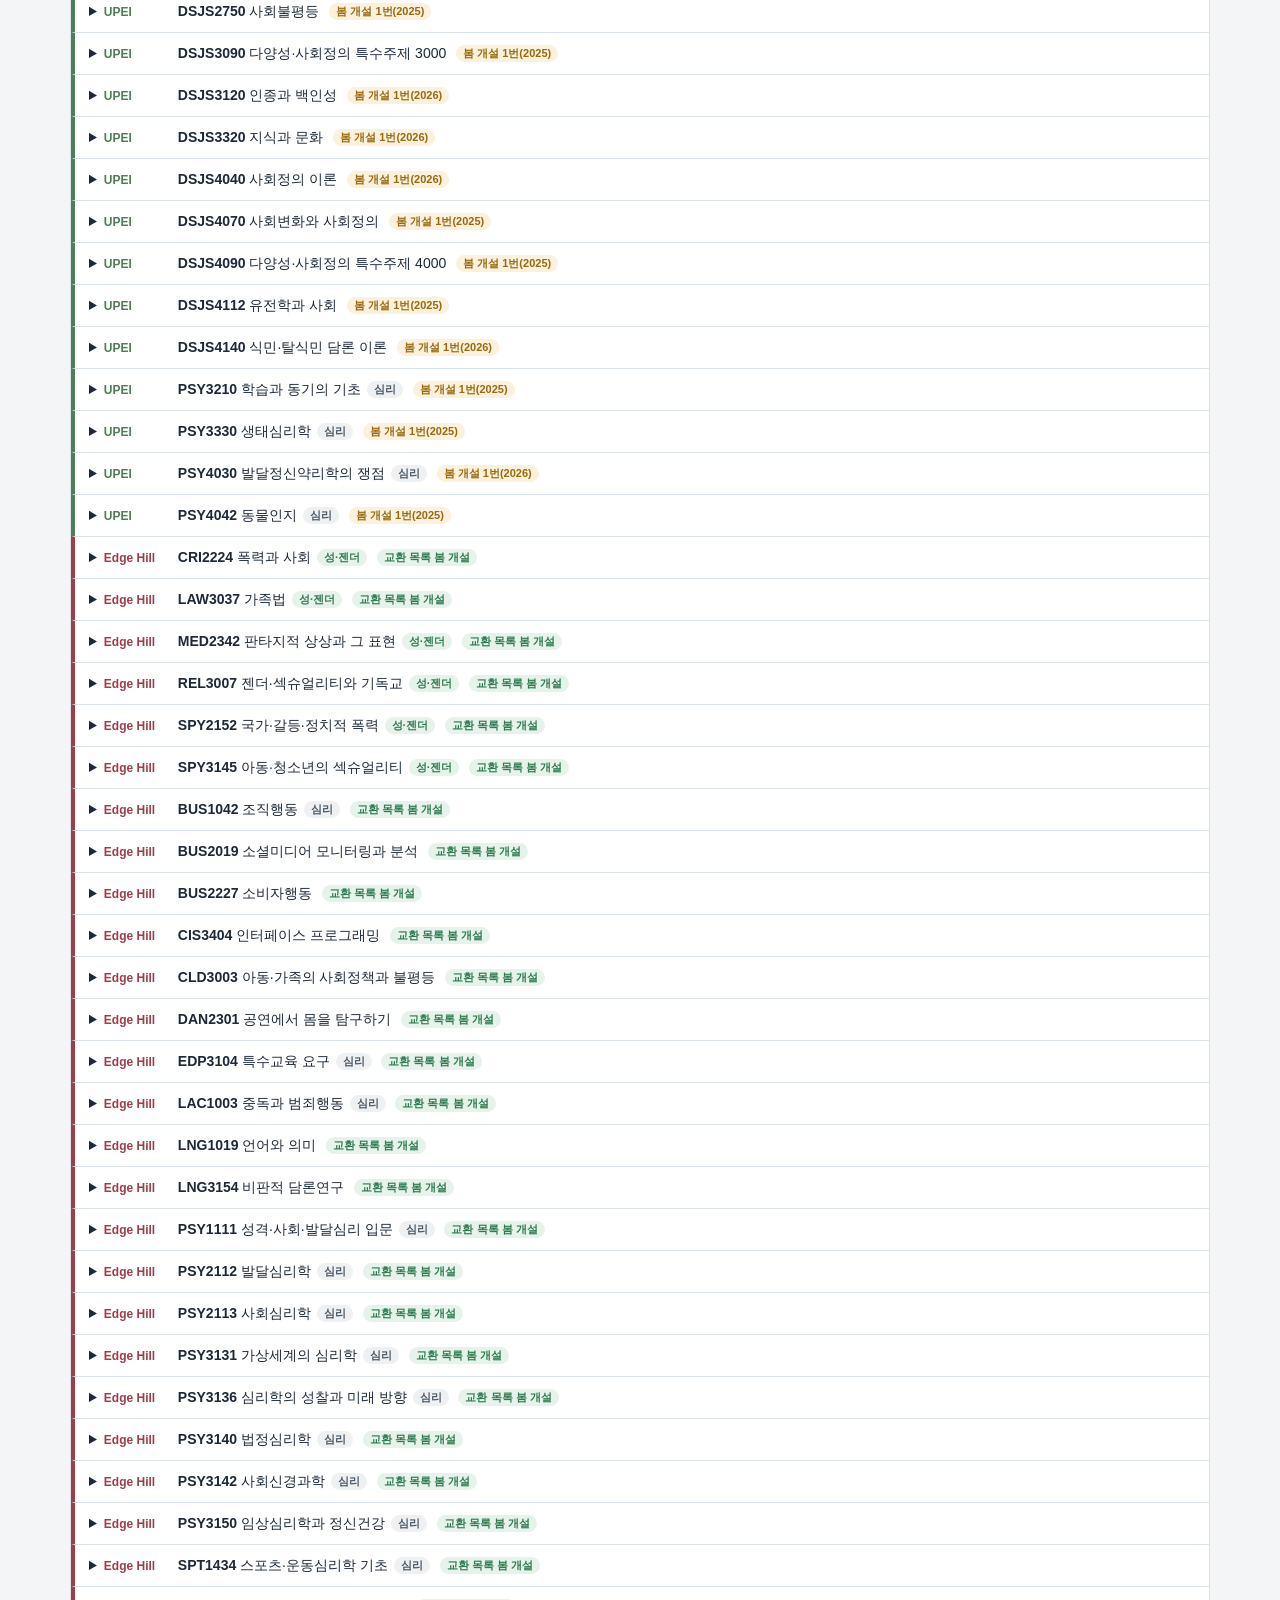
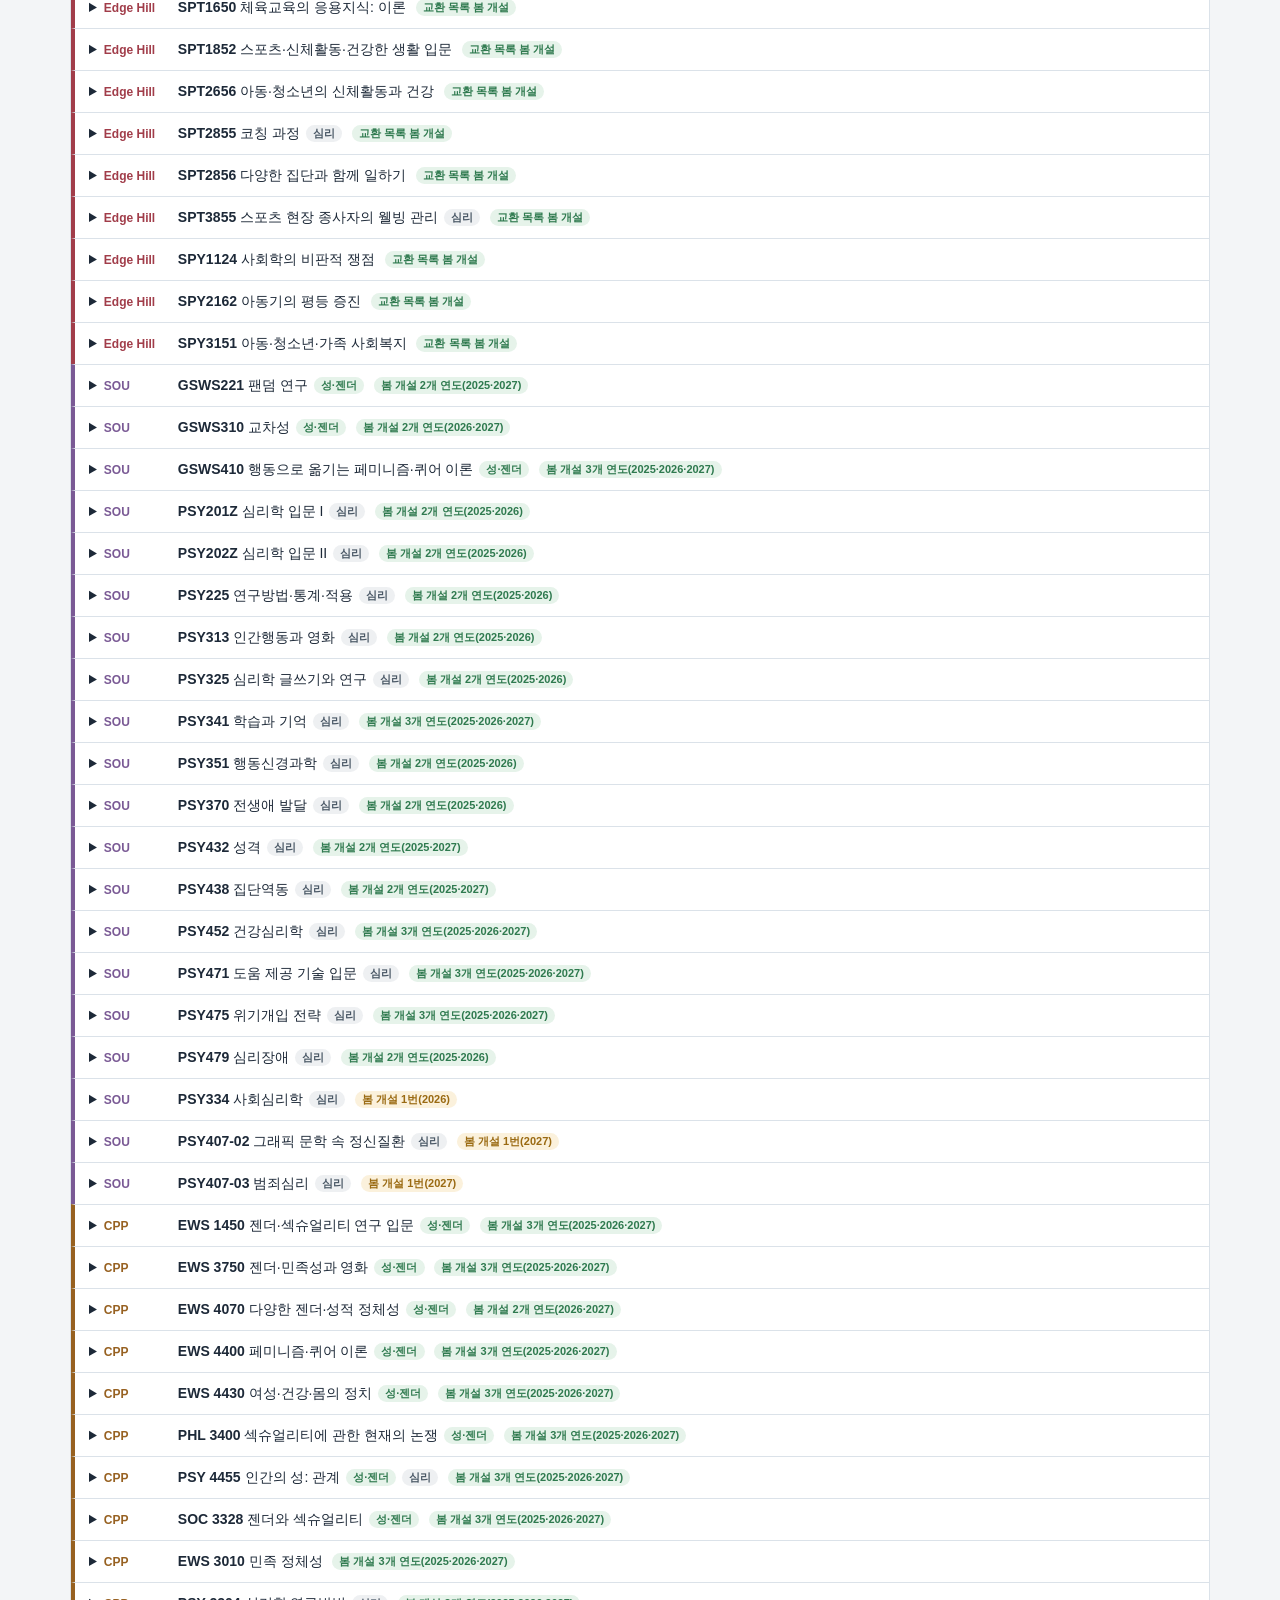
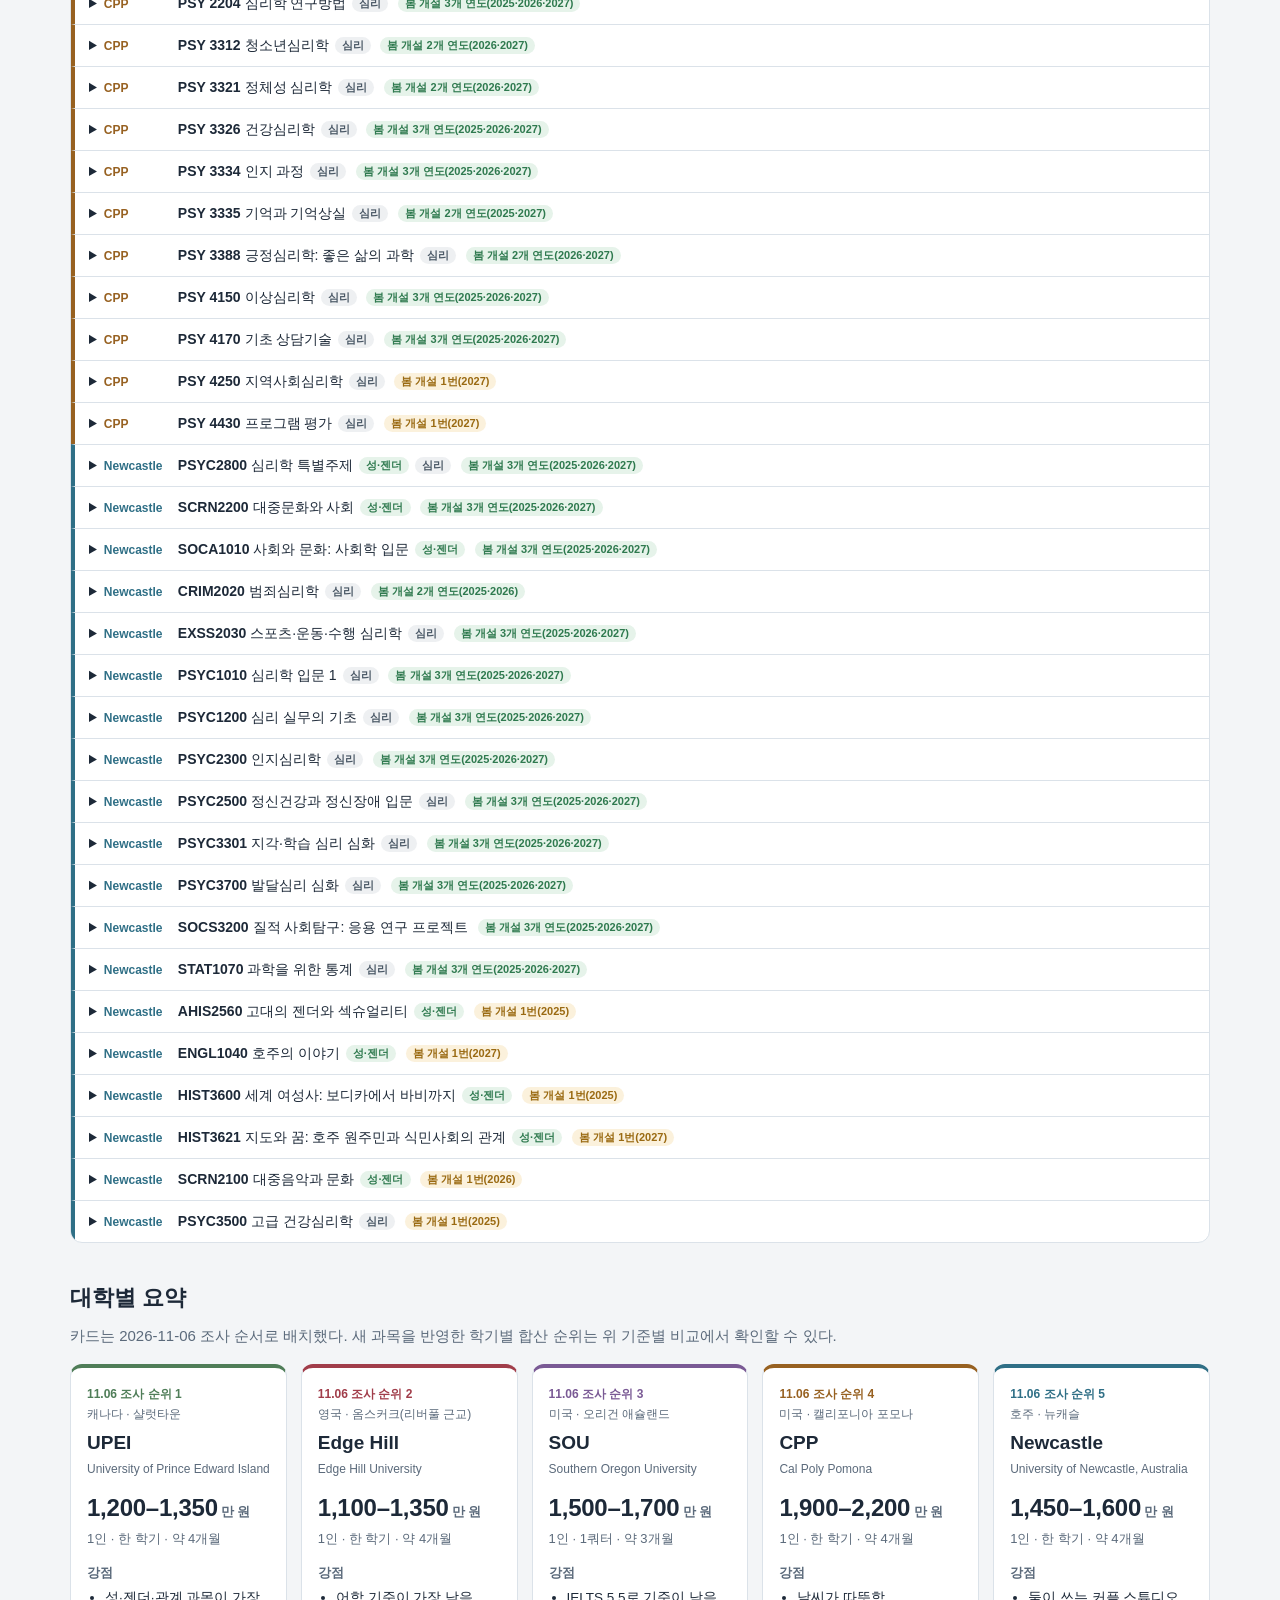
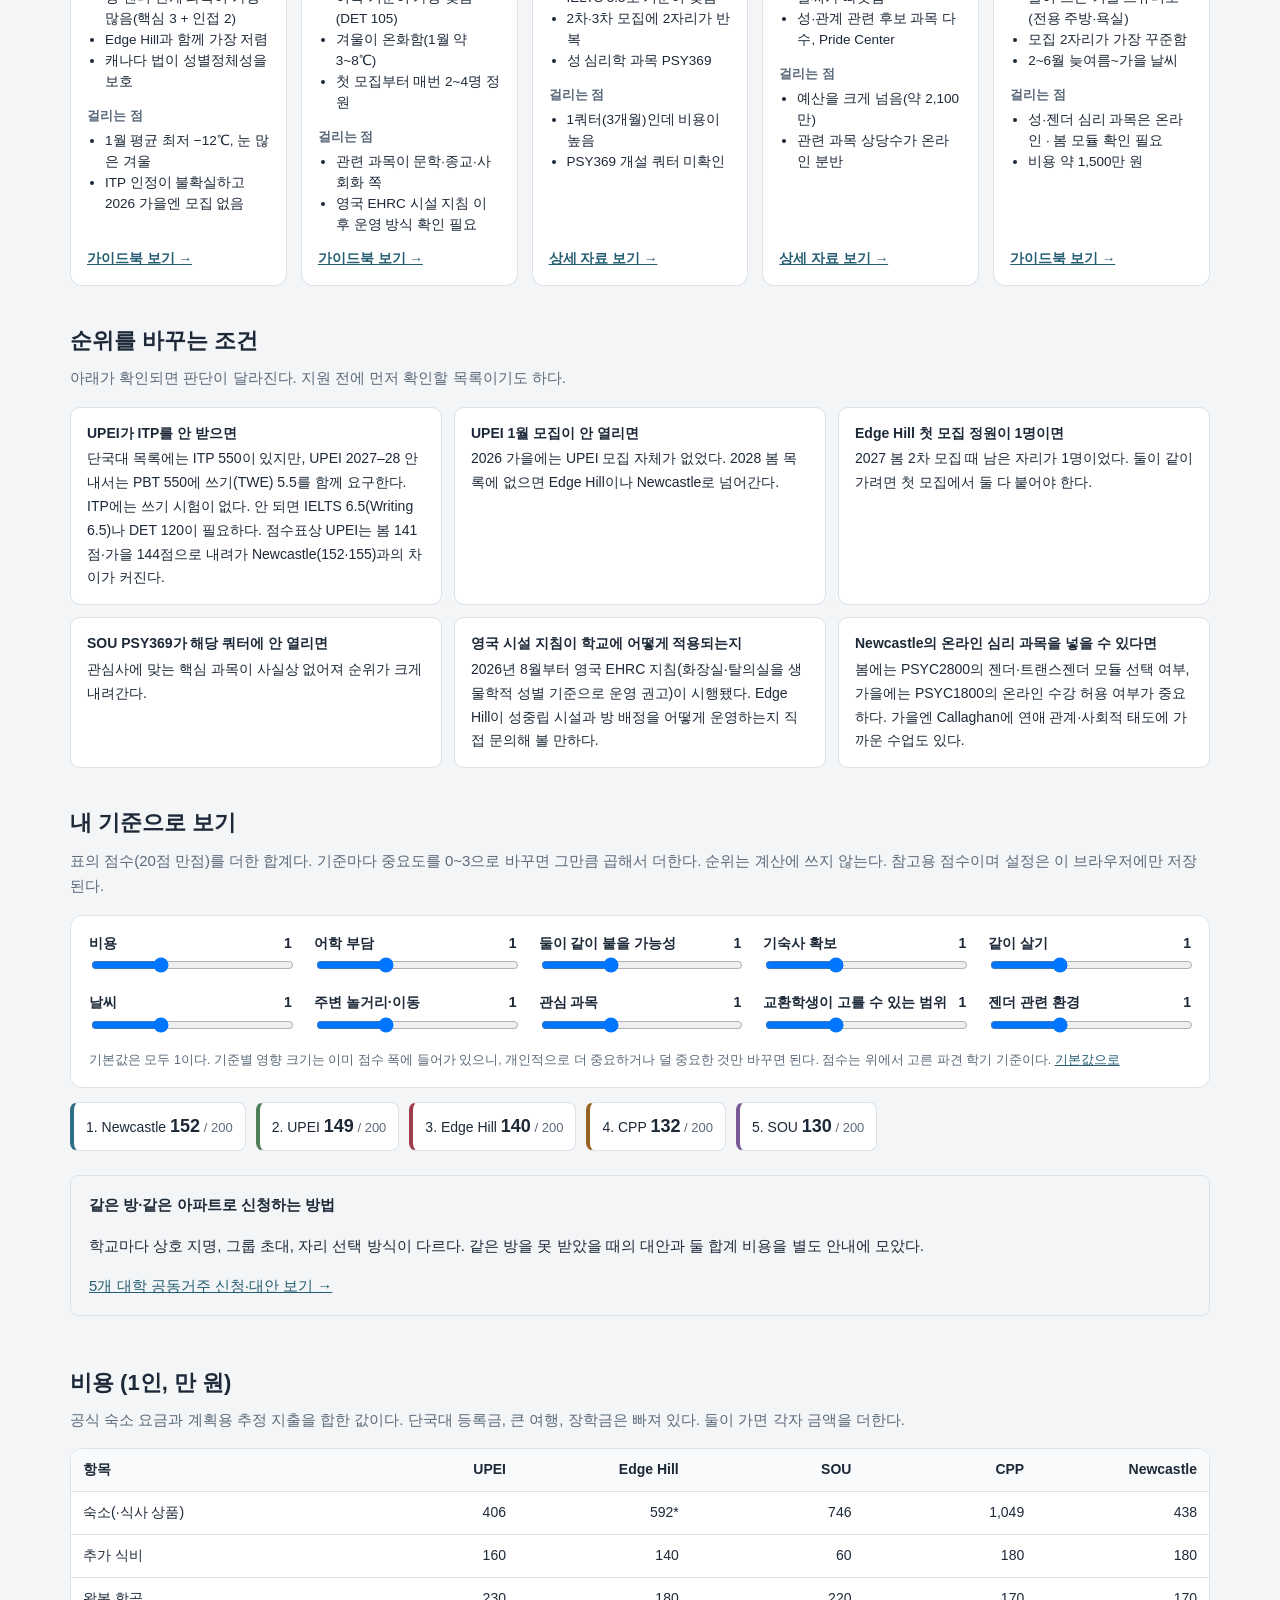
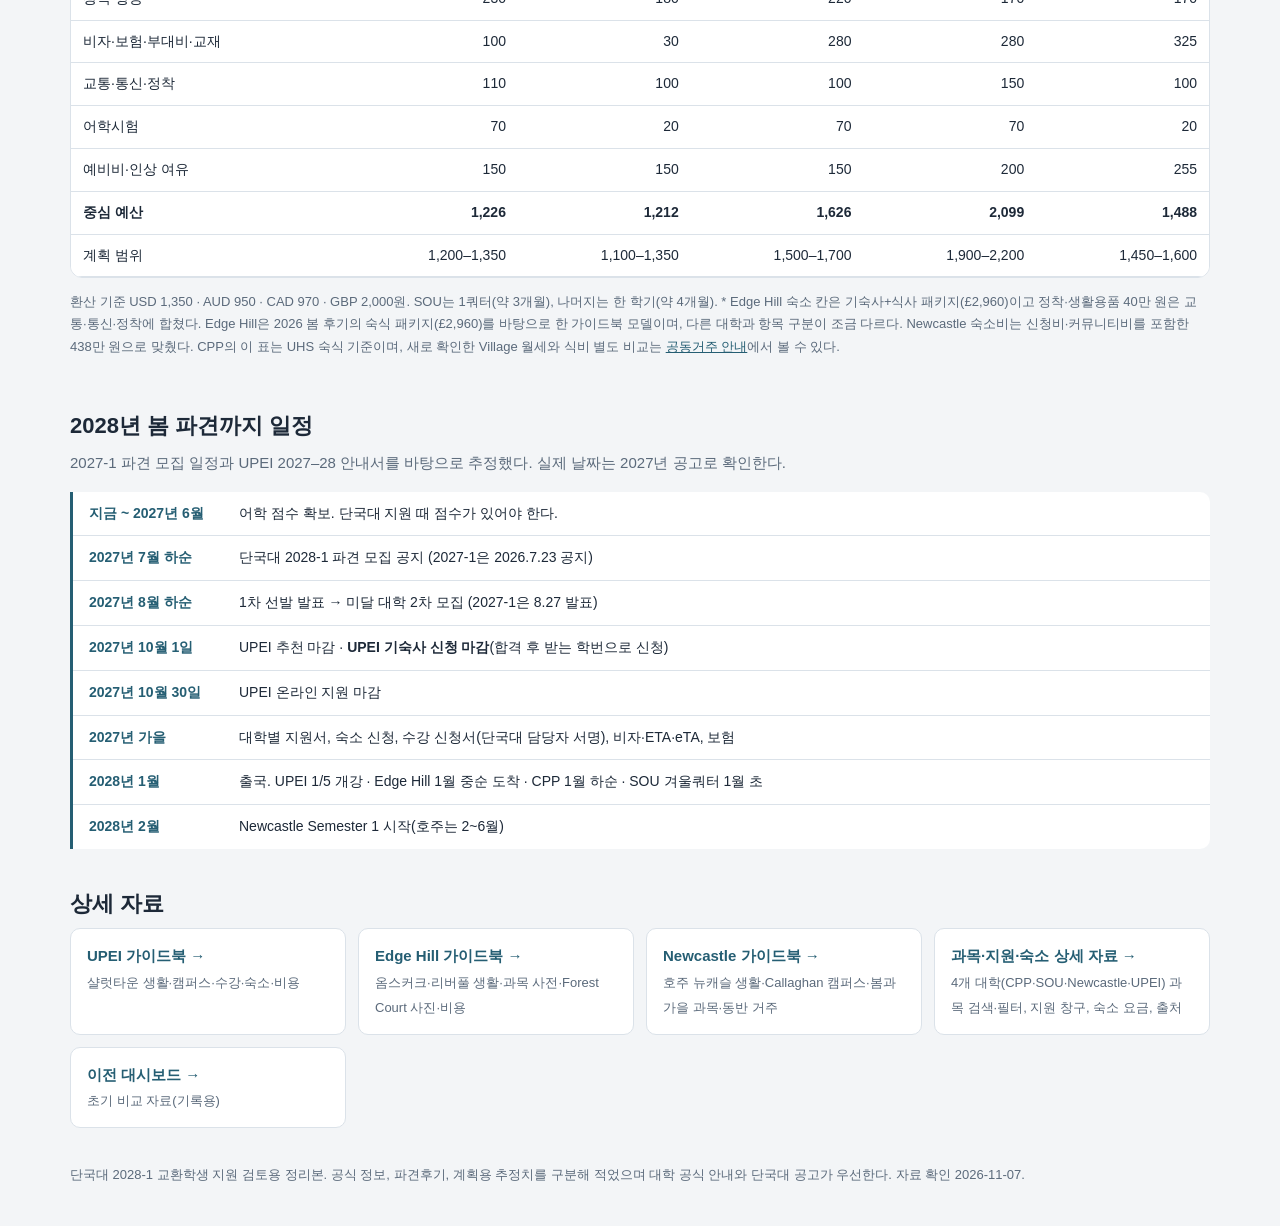
==== commit 5eb810ce: "홈 비교표: 칸을 누르면 점수 근거, 다섯 학교 비교, 가이드북 해당 부분 발췌, 관련 페이지 링크를 보여 주는 상세 창 추가 Co-Authored-By: Claude Opus 5" ====
--- a/index.html
+++ b/index.html
@@ -55,6 +55,20 @@
 .rk{display:inline-block;min-width:40px;text-align:center;padding:1px 8px;border-radius:11px;font-weight:800;font-size:12.5px;margin-bottom:4px}
 .rk1{background:#1f6b45;color:#fff}.rk2{background:#cfe9d8;color:#1f5a3a}.rk3{background:#eef0f2;color:#4a5866}.rk4{background:#f8e3cf;color:#8a4b12}.rk5{background:#a33a3a;color:#fff}
 .mx thead th .tot{display:block;font-size:12.5px;font-weight:600;color:var(--muted);margin-bottom:4px}.mx thead th .tot b{color:var(--ink);font-size:15px}.mx thead th .tot .rk{margin:0 4px 0 0}.mx thead th .tot small{display:inline;font-size:11.5px}
+.mx td[data-k]{cursor:pointer;position:relative}.mx td[data-k]:hover{background:#f4f8fa}.mx td[data-k]:focus-visible{outline:2px solid var(--accent);outline-offset:-2px}
+.mx td[data-k]::after{content:'자세히 ›';position:absolute;right:10px;bottom:8px;font-size:11px;color:var(--accent);opacity:0;transition:opacity .15s}.mx td[data-k]:hover::after{opacity:1}
+#celldlg{width:min(680px,94vw);max-height:88vh;padding:0;border:0;border-radius:14px;box-shadow:0 20px 60px #0004}
+#celldlg::backdrop{background:#0d1a2466}
+#celldlg .cd-close{position:sticky;top:0;float:right;margin:10px;font:inherit;font-size:22px;line-height:1;border:0;background:#fff;color:var(--muted);cursor:pointer;padding:4px 10px;border-radius:8px}
+#celldlg .cd-body{padding:18px 22px 22px;overflow:auto;max-height:88vh;box-sizing:border-box}
+.cd-k{margin:0 0 6px;font-weight:800;color:var(--c);font-size:14px}.cd-k span{color:var(--muted);font-weight:600;margin-left:6px}
+.cd-score{display:flex;align-items:baseline;gap:6px;flex-wrap:wrap}.cd-score b{font-size:28px}.cd-score .rng{flex-basis:100%;font-size:12.5px;color:var(--accent);font-weight:600}
+#celldlg h3{margin:10px 0 2px;font-size:18px}#celldlg h4{margin:18px 0 6px;font-size:14px;color:var(--muted)}
+.cd-cmp{list-style:none;padding:0;margin:0}.cd-cmp button{display:grid;grid-template-columns:82px 90px 28px 1fr;gap:8px;align-items:center;width:100%;text-align:left;font:inherit;font-size:13px;background:none;border:0;border-top:1px solid var(--line);padding:7px 4px;cursor:pointer}.cd-cmp li.me button{background:#eef4f7;font-weight:700}.cd-cmp .sbar{margin:0}.cd-cmp .hd{color:var(--muted);overflow:hidden;text-overflow:ellipsis;white-space:nowrap}
+.cd-crs{padding-left:18px;margin:4px 0;font-size:13.5px;line-height:1.6}.cd-crs li{margin:4px 0}
+.cd-links{display:flex;flex-wrap:wrap;gap:8px;margin:16px 0 4px}.cd-links .btn{display:inline-block;padding:7px 12px;border:1px solid var(--accent);border-radius:8px;font-size:13.5px;font-weight:700;text-decoration:none}
+.cd-ex{border-top:1px solid var(--line);margin-top:14px;font-size:14px;line-height:1.75}.cd-ex table{font-size:12.5px;border-collapse:collapse;width:100%}.cd-ex td,.cd-ex th{border:1px solid var(--line);padding:4px 6px;vertical-align:top}
+@media(max-width:600px){#celldlg{width:100vw;max-width:100vw;margin:auto 0 0;border-radius:14px 14px 0 0;max-height:90vh}.cd-cmp button{grid-template-columns:70px 60px 24px 1fr}}
 .pt{display:inline-block;margin-left:6px;font-weight:800;font-size:13px;color:var(--ink)}
 .sbar{height:5px;background:#edf0f3;border-radius:3px;margin:2px 0 7px;overflow:hidden}.sbar i{display:block;height:100%;border-radius:3px}
 .sbar .b5{background:#2f7a4f}.sbar .b4{background:#6f9a7c}.sbar .b3{background:#9aa5b1}.sbar .b2{background:#c27a2c}.sbar .b1{background:#a33a3a}
@@ -168,7 +182,7 @@
 
 <section id="matrix">
   <h2>기준별 비교</h2>
-  <p class="lead">학교 열은 <b>총점이 높은 순서</b>로 놓인다. 총점은 지금 고른 파견 학기와 아래 "내 기준으로 보기"의 중요도로 계산하고, 둘 중 하나를 바꾸면 순서도 바로 바뀐다. 칸마다 <b>20점 만점</b>으로 점수를 매겼다. 한 기준 안에서 줄 세운 게 아니라, 그 장단점이 <b>교환 준비와 생활 전체</b>에 얼마나 영향을 주는지로 매겼다. 그래서 기준마다 쓰는 점수 폭이 다르다. 예를 들어 놀거리는 부족해도 수업·생활엔 지장이 적어 10~18점 안에서 매기고, 비용·같이 붙을 가능성처럼 계획 자체를 흔드는 기준은 넓게 쓴다. 순위는 점수에서 자동으로 정했다(같은 점수면 같은 순위). 위쪽 메뉴의 <b>파견 학기</b>를 바꾸면 날씨·모집 이력·과목처럼 학기에 따라 달라지는 칸이 바뀐다. 지금은 <b class="only-spring">1학기(봄)</b><b class="only-fall">2학기(가을)</b> 기준이다.</p>
+  <p class="lead"><b>칸을 누르면</b> 그 점수의 근거, 다섯 학교 비교, 가이드북의 해당 부분을 볼 수 있다. 학교 열은 <b>총점이 높은 순서</b>로 놓인다. 총점은 지금 고른 파견 학기와 아래 "내 기준으로 보기"의 중요도로 계산하고, 둘 중 하나를 바꾸면 순서도 바로 바뀐다. 칸마다 <b>20점 만점</b>으로 점수를 매겼다. 한 기준 안에서 줄 세운 게 아니라, 그 장단점이 <b>교환 준비와 생활 전체</b>에 얼마나 영향을 주는지로 매겼다. 그래서 기준마다 쓰는 점수 폭이 다르다. 예를 들어 놀거리는 부족해도 수업·생활엔 지장이 적어 10~18점 안에서 매기고, 비용·같이 붙을 가능성처럼 계획 자체를 흔드는 기준은 넓게 쓴다. 순위는 점수에서 자동으로 정했다(같은 점수면 같은 순위). 위쪽 메뉴의 <b>파견 학기</b>를 바꾸면 날씨·모집 이력·과목처럼 학기에 따라 달라지는 칸이 바뀐다. 지금은 <b class="only-spring">1학기(봄)</b><b class="only-fall">2학기(가을)</b> 기준이다.</p>
   <div class="scale"><span><b>17~20</b> 확실한 장점, 신경 쓸 일이 거의 없음</span><span><b>13~16</b> 좋음, 작은 불편 정도</span><span><b>10~12</b> 보통, 감수할 만함</span><span><b>7~9</b> 눈에 띄는 부담, 따로 대비해야 함</span><span><b>0~6</b> 큰 부담, 계획이 흔들림</span></div>
   <div class="legend"><span><span class="rk rk1">1위</span> 가장 유리</span><span><span class="rk rk5">5위</span> 가장 불리</span><span>표는 좌우로 넘길 수 있다</span></div>
   <div class="mx-wrap"><table class="mx" id="mx"></table></div>
@@ -251,6 +265,7 @@
 </main>
 <footer><div class="wrap">단국대 2028-1 교환학생 지원 검토용 정리본. 공식 정보, 파견후기, 계획용 추정치를 구분해 적었으며 대학 공식 안내와 단국대 공고가 우선한다. 자료 확인 2026-11-07.</div></footer>
 
+<dialog id="celldlg" aria-label="비교표 칸 자세히"><button type="button" class="cd-close" aria-label="닫기">×</button><div class="cd-body"></div></dialog>
 <script type="application/json" id="crsdata">[{"s":"cpp","code":"EWS 1450","ko":"젠더·섹슈얼리티 연구 입문","en":"Introduction to Gender and Sexuality Studies","area":"젠더·섹슈얼리티","cats":["g"],"se":["fall","spring"],"none":false,"desc":"공식 상세 설명은 확인하지 못했다. 공식 시간표에서 과목명과 개설 방식은 확인했으며, 아래 해설은 과목 분야를 이해하기 위한 설명이다.","plain":"과목명에 따른 분야 해설로, 젠더와 섹슈얼리티 연구는 성별과 성에 부여되는 사회적 의미 및 사람들의 경험을 함께 살펴본다. 개인의 정체성이나 행동을 이해하는 질문과 제도·규범이 그러한 경험을 조직하는 질문을 구별하면서 연결한다.","req":"현재 카탈로그의 선수조건 미검증. 교환학생의 대체과목 인정·등록 허가는 별도 확인.","mode":"대면+비동기 혼합","status":"2027 봄 분반 확인 · 2028 봄 미공개","offer":["Spring 2026 · 분반 33336 / Lecture, 대면 / 4:00 PM–5:15 PM TuTh","Fall 2026 · 분반 71580 / Lecture, 대면+온라인 혼합 / 2:30 PM–3:45 PM Tu","Spring 2027 · 분반 30565 / Lecture, 대면+온라인 혼합 / 4:00 PM–5:15 PM Th","Spring Semester 2025 · 분반 31262 / Lecture, 비동기 온라인 / No time set. TBA","Fall Semester 2025 · 분반 73915 / Lecture, 비동기 온라인 / No time set. TBA"],"access":"","src":"https://schedule.cpp.edu/","yrs":{"spring":[2025,2026,2027],"fall":[2025,2026]},"blk":""},{"s":"cpp","code":"EWS 3010","ko":"민족 정체성","en":"Ethnic Identity","area":"정체성·문화","cats":[],"se":["fall","spring"],"none":false,"desc":"미국 정체성의 변화·연속성과 형성 과정을 민족학·인문학적으로 비교한다. 이민사·제국주의·식민주의·차별·법과 정책·동화에 대한 저항·초국적 공동체를 다룬다. 2017년 공식 교과 문서에 근거한다.","plain":"미국의 민족 정체성을 고정된 출신 분류가 아니라 이민·법과 정책·차별·공동체 활동 속에서 형성되는 과정으로 살펴보는 접근이다. 미국 사회에 속한다는 의미가 시대와 집단에 따라 어떻게 바뀌며 국경을 넘는 관계와 어떻게 공존하는지 비교한다.","req":"현재 카탈로그의 선수조건 미검증. 교환학생의 대체과목 인정·등록 허가는 별도 확인.","mode":"온라인 비동기","status":"2027 봄 분반 확인 · 2028 봄 미공개","offer":["Spring 2026 · 분반 31913 / Lecture, 대면+온라인 혼합 / 2:30 PM–3:45 PM Tu; 분반 31928 / Lecture, 비동기 온라인 / No time set. TBA; 분반 31931 /","Fall 2026 · 분반 71572 / Lecture, 대면+온라인 혼합 / 1:00 PM–2:15 PM W","Spring 2027 · 분반 30546 / Lecture, 비동기 온라인 / No time set. TBA; 분반 30547 / Lecture, 비동기 온라인 / No time set. TBA","Spring Semester 2025 · 분반 31270 / Lecture, 비동기 온라인 / No time set. TBA; 분반 31286 / Lecture, 비동기 온라인 / No time set. TBA; 분반 35285 / Lec","Fall Semester 2025 · 분반 70003 / Lecture, 대면 / 4:00 PM–5:15 PM MW; 분반 70044 / Lecture, 비동기 온라인 / No time set. TBA"],"access":"","src":"https://schedule.cpp.edu/","yrs":{"spring":[2025,2026,2027],"fall":[2025,2026]},"blk":""},{"s":"cpp","code":"EWS 3750","ko":"젠더·민족성과 영화","en":"Gender, Ethnicity, and Film","area":"문화·미디어","cats":["g"],"se":["fall","spring"],"none":false,"desc":"영화의 젠더·인종·민족성·섹슈얼리티 재현을 인문학적으로 분석한다. 시각적 스타일·이미지·서사 구조와 이데올로기가 사회적 정체성을 구성·전복·재구성하는 방식을 다룬다. 2017년 공식 교과 문서에 근거한다.","plain":"영화의 인물이 누구로 등장하는지만이 아니라 누가 말하고 행동하며 관객이 누구의 시선을 따라가는지 분석하는 접근이다. 젠더·민족성 등의 의미가 대사뿐 아니라 화면 구성·이미지·이야기 전개를 통해 만들어지는 과정을 살펴본다.","req":"현재 카탈로그의 선수조건 미검증. 교환학생의 대체과목 인정·등록 허가는 별도 확인.","mode":"온라인 비동기 / 대면","status":"2027 봄 분반 확인 · 2028 봄 미공개","offer":["Spring 2026 · 분반 31910 / Lecture, 비동기 온라인 / No time set. TBA; 분반 31911 / Lecture, 비동기 온라인 / No time set. TBA; 분반 33334 / Lec","Fall 2026 · 분반 71556 / Lecture, 비동기 온라인 / No time set. TBA; 분반 71557 / Lecture, 비동기 온라인 / No time set. TBA","Spring 2027 · 분반 30541 / Lecture, 비동기 온라인 / No time set. TBA; 분반 30542 / Lecture, 비동기 온라인 / No time set. TBA; 분반 34642 / Lec","Spring Semester 2025 · 분반 31279 / Lecture, 대면+온라인 혼합 / 1:00 PM–2:15 PM Tu; 분반 31282 / Lecture, 대면+온라인 혼합 / 2:30 PM–3:45 PM Tu; 분반 312","Fall Semester 2025 · 분반 70021 / Lecture, 비동기 온라인 / No time set. TBA; 분반 70022 / Lecture, 비동기 온라인 / No time set. TBA"],"access":"","src":"https://schedule.cpp.edu/","yrs":{"spring":[2025,2026,2027],"fall":[2025,2026]},"blk":""},{"s":"cpp","code":"EWS 4070","ko":"다양한 젠더·성적 정체성","en":"Diverse Gender and Sexual Identities","area":"젠더·정체성","cats":["g"],"se":["spring"],"none":false,"desc":"미국에서 젠더와 섹슈얼리티가 구성·규제되고 저항되는 방식 및 인종·계급·시민권과의 관계를 사회학·민족지·역사·미디어·예술로 분석한다. 2017년 공식 교과 승인문서 설명에 근거한다.","plain":"미국 사회에서 젠더와 섹슈얼리티의 범주가 어떤 역사와 제도 속에서 정의되고 받아들여지거나 규제되는지 살펴보는 접근이다. 같은 정체성의 경험도 인종·계급·시민권 조건과 연결되면 서로 다르게 나타날 수 있음을 여러 종류의 자료로 검토한다.","req":"현재 카탈로그의 선수조건 미검증. 교환학생의 대체과목 인정·등록 허가는 별도 확인.","mode":"온라인 비동기","status":"2027 봄 분반 확인 · 2028 봄 미공개","offer":["Spring 2026 · 분반 34695 / Lecture, 비동기 온라인 / No time set. TBA","Spring 2027 · 분반 30575 / Lecture, 비동기 온라인 / No time set. TBA"],"access":"","src":"https://schedule.cpp.edu/","yrs":{"spring":[2026,2027],"fall":[]},"blk":""},{"s":"cpp","code":"EWS 4400","ko":"페미니즘·퀴어 이론","en":"Feminist and Queer Theories","area":"젠더·퀴어 이론","cats":["g"],"se":["spring"],"none":false,"desc":"공식 상세 설명은 확인하지 못했다. 공식 시간표에서 과목명과 개설 방식은 확인했으며, 아래 해설은 과목 분야를 이해하기 위한 설명이다.","plain":"과목명에 따른 분야 해설로, 페미니즘과 퀴어 이론은 젠더와 섹슈얼리티를 당연하게 여기는 분류와 규칙 자체를 질문하는 이론 영역이다. 누가 보편적인 사람으로 상정되는지, 어떤 경험이 지식과 제도에서 중심 또는 주변에 놓이는지를 검토한다.","req":"현재 카탈로그의 선수조건 미검증. 교환학생의 대체과목 인정·등록 허가는 별도 확인.","mode":"대면","status":"2027 봄 분반 확인 · 2028 봄 미공개","offer":["Spring 2026 · 분반 31916 / Lecture, 대면+온라인 혼합 / 4:00 PM–5:15 PM Tu","Spring 2027 · 분반 30544 / Lecture, 대면 / 4:00 PM–5:15 PM MW","Spring Semester 2025 · 분반 35710 / Lecture, 대면 / 2:30 PM–5:15 PM Tu"],"access":"","src":"https://schedule.cpp.edu/","yrs":{"spring":[2025,2026,2027],"fall":[]},"blk":""},{"s":"cpp","code":"EWS 4430","ko":"여성·건강·몸의 정치","en":"Women, Health, and Body Politics","area":"젠더·건강","cats":["g"],"se":["fall","spring"],"none":false,"desc":"공식 상세 설명은 확인하지 못했다. 공식 시간표에서 과목명과 개설 방식은 확인했으며, 아래 해설은 과목 분야를 이해하기 위한 설명이다.","plain":"과목명에 따른 분야 해설로, 몸의 정치는 건강과 신체가 개인적인 경험인 동시에 사회적 규범과 제도의 영향을 받는다는 관점이다. 여성의 건강을 둘러싼 정보·서비스·표현에 누가 접근하고 어떤 목소리가 반영되는지 살펴본다.","req":"현재 카탈로그의 선수조건 미검증. 교환학생의 대체과목 인정·등록 허가는 별도 확인.","mode":"대면+비동기 혼합","status":"2027 봄 분반 확인 · 2028 봄 미공개","offer":["Spring 2026 · 분반 32123 / Lecture, 대면+온라인 혼합 / 11:30 AM–12:45 PM M; 분반 32125 / Lecture, 대면 / 1:00 PM–2:15 PM TuTh","Spring 2027 · 분반 30554 / Lecture, 대면+온라인 혼합 / No time set. TBA; 분반 30555 / Lecture, 대면+온라인 혼합 / 4:00 PM–5:15 PM Tu","Spring Semester 2025 · 분반 31273 / Lecture, 대면 / 2:30 PM–5:15 PM M","Fall Semester 2025 · 분반 70013 / Lecture, 대면+온라인 혼합 / 10:00 AM–11:15 AM Th"],"access":"","src":"https://schedule.cpp.edu/","yrs":{"spring":[2025,2026,2027],"fall":[2025]},"blk":""},{"s":"cpp","code":"PHL 3400","ko":"섹슈얼리티에 관한 현재의 논쟁","en":"Current Debates About Sexuality","area":"성·철학","cats":["g"],"se":["fall","spring"],"none":false,"desc":"성도덕에 관한 공적 논쟁을 성적 실천의 역사·법·철학 연구 속에서 검토한다. 낙인화된 비폭력적 성 표현, 포르노그래피·성매매·복혼·동성혼·세대 간 관계·레더 문화를 예시로 다룬다.","plain":"섹슈얼리티를 둘러싼 공적 논쟁에서 어떤 판단을 내리는지보다 그 판단을 뒷받침하는 이유와 원칙이 무엇인지 검토하는 접근이다. 역사적 관습이나 법적 허용 여부와 도덕적 정당화의 논거를 구별하고 서로 충돌하는 원칙을 비교한다.","req":"공식 학과 설명: GE Area A와 C1·C2a·C2b 이수. 교환학생의 대체 인정·현행 카탈로그 조건은 별도 확인.","mode":"대면+비동기 혼합","status":"2027 봄 분반 확인 · 2028 봄 미공개","offer":["Spring 2027 · 분반 30462 / Lecture, 대면+온라인 혼합 / 2:30 PM–3:45 PM Tu","Spring Semester 2025 · 분반 31724 / Lecture, 대면+온라인 혼합 / 2:30 PM–3:45 PM Tu","Fall Semester 2025 · 분반 73844 / Lecture, 대면+온라인 혼합 / 2:30 PM–3:45 PM Th","Spring Semester 2026 · 분반 32632 / Lecture, 대면+온라인 혼합 / 2:30 PM–3:45 PM Tu","Fall Semester 2026 · 분반 73194 / Lecture, 대면+온라인 혼합 / 2:30 PM–3:45 PM Th"],"access":"","src":"https://schedule.cpp.edu/","yrs":{"spring":[2025,2026,2027],"fall":[2025,2026]},"blk":""},{"s":"cpp","code":"PSY 2204","ko":"심리학 연구방법","en":"Research Methods in Psychology","area":"연구방법","cats":["p"],"se":["fall","spring"],"none":false,"desc":"공식 상세 설명은 확인하지 못했다. 공식 시간표에서 과목명과 개설 방식은 확인했으며, 아래 해설은 과목 분야를 이해하기 위한 설명이다.","plain":"과목명에 따른 분야 해설로, 연구방법은 막연한 궁금증을 관찰하거나 비교할 수 있는 질문으로 바꾸는 절차다. 무엇을 어떻게 측정하고 다른 설명을 어떻게 검토할지 정해야 자료가 주장에 어느 정도 근거를 제공하는지 판단할 수 있다.","req":"2021 학과 FAQ: PSY 전공/부전공, 심리학개론, 통계, GE A2. 현행 조건 미검증.","mode":"대면","status":"2027 봄 분반 확인 · 2028 봄 미공개","offer":["Spring 2025 · 분반 31009 / Lecture, 대면 / 2:30 PM–3:45 PM MW; 분반 31046 / Lecture, 실시간 온라인 / 8:30 AM–9:45 AM TuTh; 분반 31067 / Le","Fall 2025 · 분반 70208 / Lecture, 대면 / 2:30 PM–3:45 PM MW; 분반 70258 / Lecture, 대면 / 10:00 AM–11:15 AM MW; 분반 70259 / Lecture","Spring 2026 · 분반 30239 / Lecture, 대면 / 8:30 AM–9:45 AM TuTh","Fall 2026 · 분반 70013 / Lecture, 대면 / 4:00 PM–5:15 PM TuTh; 분반 70036 / Lecture, 대면 / 8:30 AM–9:45 AM MW; 분반 70037 / Lecture","Spring 2027 · 분반 30832 / Lecture, 대면 / 10:00 AM–11:15 AM MW"],"access":"","src":"https://schedule.cpp.edu/","yrs":{"spring":[2025,2026,2027],"fall":[2025,2026]},"blk":""},{"s":"cpp","code":"PSY 3312","ko":"청소년심리학","en":"Adolescent Psychology","area":"발달","cats":["p"],"se":["fall","spring"],"none":false,"desc":"공식 상세 설명은 확인하지 못했다. 공식 시간표에서 과목명과 개설 방식은 확인했으며, 아래 해설은 과목 분야를 이해하기 위한 설명이다.","plain":"과목명에 따른 분야 해설로, 청소년심리학은 아동기에서 성인기로 이동하는 동안 나타나는 사고·감정·관계의 변화를 살펴본다. 같은 나이의 청소년이라도 가족·또래·학교 환경과 발달 경험이 달라 서로 다른 경로를 보일 수 있다.","req":"과거 학과 안내(2020): PSY 2201 또는 PSY 201 또는 PSY 202. 현재 카탈로그의 조건은 미검증.","mode":"대면","status":"2027 봄 분반 확인 · 2028 봄 미공개","offer":["Spring 2026 · 분반 34812 / Lecture, 대면 / 1:00 PM–2:15 PM MW","Fall 2026 · 분반 76030 / Lecture, 대면 / 1:00 PM–3:45 PM W","Spring 2027 · 분반 33143 / Lecture, 대면 / 4:00 PM–5:15 PM TuTh"],"access":"","src":"https://schedule.cpp.edu/","yrs":{"spring":[2026,2027],"fall":[2026]},"blk":""},{"s":"cpp","code":"PSY 3321","ko":"정체성 심리학","en":"Psychology of Identity","area":"심리·정체성","cats":["p"],"se":["spring"],"none":false,"desc":"공식 상세 설명은 확인하지 못했다. 공식 시간표에서 과목명과 개설 방식은 확인했으며, 아래 해설은 과목 분야를 이해하기 위한 설명이다.","plain":"과목명에 따른 분야 해설로, 정체성은 자신을 어떤 사람으로 이해하고 어떤 집단에 속한다고 느끼는지를 가리킨다. 개인의 자기 설명과 가족·친구·사회가 부여하는 역할이 서로 만나거나 충돌하는 과정을 살펴보는 관점이다.","req":"과거 학과 안내(2020): PSY 2201 또는 PSY 201 또는 PSY 202. 현재 카탈로그의 조건은 미검증.","mode":"온라인 실시간","status":"2027 봄 분반 확인 · 2028 봄 미공개","offer":["Spring 2026 · 분반 34773 / Lecture, 실시간 온라인 / 11:30 AM–12:45 PM MW","Spring 2027 · 분반 30856 / Lecture, 실시간 온라인 / 10:00 AM–11:15 AM MW"],"access":"","src":"https://schedule.cpp.edu/","yrs":{"spring":[2026,2027],"fall":[]},"blk":""},{"s":"cpp","code":"PSY 3326","ko":"건강심리학","en":"Health Psychology","area":"건강","cats":["p"],"se":["fall","spring"],"none":false,"desc":"공식 상세 설명은 확인하지 못했다. 공식 시간표에서 과목명과 개설 방식은 확인했으며, 아래 해설은 과목 분야를 이해하기 위한 설명이다.","plain":"과목명에 따른 분야 해설로, 건강심리학은 생각과 감정, 생활습관, 사회적 환경이 신체건강과 맺는 관계를 연구한다. 건강 행동을 개인의 의지만으로 설명하지 않고 실천을 가능하게 하거나 어렵게 하는 조건도 함께 살펴본다.","req":"현재 카탈로그의 선수조건 미검증. 교환학생의 대체과목 인정·등록 허가는 별도 확인.","mode":"온라인 비동기 / 온라인 실시간","status":"2027 봄 분반 확인 · 2028 봄 미공개","offer":["Spring 2025 · 분반 31064 / Lecture, 비동기 온라인 / No time set. TBA; 분반 31065 / Lecture, 비동기 온라인 / No time set. TBA","Fall 2025 · 분반 70192 / Lecture, 실시간 온라인 / 8:30 AM–9:45 AM TuTh; 분반 70261 / Lecture, 대면 / 7:00 PM–9:45 PM Th; 분반 76206 / Le","Spring 2026 · 분반 30281 / Lecture, 비동기 온라인 / No time set. TBA; 분반 30282 / Lecture, 실시간 온라인 / 2:30 PM–3:45 PM MW","Fall 2026 · 분반 70006 / Lecture, 실시간 온라인 / 8:30 AM–9:45 AM TuTh; 분반 70038 / Lecture, 대면 / 7:00 PM–8:15 PM TuTh; 분반 70062 / ","Spring 2027 · 분반 30849 / Lecture, 비동기 온라인 / No time set. TBA; 분반 30850 / Lecture, 실시간 온라인 / 1:00 PM–2:15 PM TuTh"],"access":"","src":"https://schedule.cpp.edu/","yrs":{"spring":[2025,2026,2027],"fall":[2025,2026]},"blk":""},{"s":"cpp","code":"PSY 3334","ko":"인지 과정","en":"Cognitive Processes","area":"인지","cats":["p"],"se":["fall","spring"],"none":false,"desc":"공식 상세 설명은 확인하지 못했다. 공식 시간표에서 과목명과 개설 방식은 확인했으며, 아래 해설은 과목 분야를 이해하기 위한 설명이다.","plain":"과목명에 따른 분야 해설로, 인지 과정은 주변 정보를 알아차리고 의미를 이해하며 기억과 판단에 활용하는 정신적 활동이다. 겉으로 같은 행동이라도 주의·지각·기억·문제해결 중 어느 과정이 관여하는지 나누어 살펴볼 수 있다.","req":"과거 학과 안내(2020): PSY 2201 또는 PSY 201 또는 PSY 202. 현재 카탈로그의 조건은 미검증.","mode":"대면","status":"2027 봄 분반 확인 · 2028 봄 미공개","offer":["Spring 2025 · 분반 30993 / Lecture, 대면 / 10:00 AM–11:15 AM TuTh","Fall 2025 · 분반 70206 / Lecture, 대면 / 10:00 AM–11:15 AM TuTh","Spring 2026 · 분반 30230 / Lecture, 대면 / 11:30 AM–12:45 PM MW","Fall 2026 · 분반 70012 / Lecture, 실시간 온라인 / 4:00 PM–5:15 PM TuTh","Spring 2027 · 분반 30842 / Lecture, 대면 / 10:00 AM–11:15 AM TuTh"],"access":"","src":"https://schedule.cpp.edu/","yrs":{"spring":[2025,2026,2027],"fall":[2025,2026]},"blk":""},{"s":"cpp","code":"PSY 3335","ko":"기억과 기억상실","en":"Memory and Amnesia","area":"인지","cats":["p"],"se":["spring"],"none":false,"desc":"공식 상세 설명은 확인하지 못했다. 공식 시간표에서 과목명과 개설 방식은 확인했으며, 아래 해설은 과목 분야를 이해하기 위한 설명이다.","plain":"과목명에 따른 분야 해설로, 기억 연구는 정보를 받아들이고 유지하며 나중에 꺼내는 과정을 구별해 살펴본다. 기억상실 연구는 이러한 과정이나 기억의 종류가 손상에 따라 서로 다르게 영향을 받을 수 있다는 점을 이해하는 영역이다.","req":"과거 학과 안내(2020): PSY 2201 또는 PSY 201 또는 PSY 202. 현재 카탈로그의 조건은 미검증.","mode":"대면","status":"2027 봄 분반 확인 · 2028 봄 미공개","offer":["Spring 2025 · 분반 31068 / Lecture, 대면 / 1:00 PM–2:15 PM MW","Spring 2027 · 분반 32080 / Lecture, 대면 / 1:00 PM–2:15 PM MW"],"access":"","src":"https://schedule.cpp.edu/","yrs":{"spring":[2025,2027],"fall":[]},"blk":""},{"s":"cpp","code":"PSY 3388","ko":"긍정심리학: 좋은 삶의 과학","en":"Positive Psychology: The Science of the Good Life","area":"웰빙","cats":["p"],"se":["fall","spring"],"none":false,"desc":"긍정정서, 마음챙김, 친사회적 행동, 감사, 강점, 의미, 관계, 문화와 웰빙을 다룬다. 공식 2025년 교과 소개 기사에 근거하며 2027 강의계획서와는 구분한다.","plain":"좋은 삶을 기분이 좋은 상태 하나로 보지 않고 의미·관계·강점·문화 등 여러 측면에서 살펴보는 접근이다. 감사나 마음챙김 같은 경험이 웰빙과 어떤 관계를 보이는지는 경험의 내용과 측정 근거를 함께 검토한다.","req":"현재 카탈로그의 선수조건 미검증. 교환학생의 대체과목 인정·등록 허가는 별도 확인.","mode":"온라인 비동기 / 대면","status":"2027 봄 분반 확인 · 2028 봄 미공개","offer":["Fall 2025 · 분반 70289 / Lecture, 실시간 온라인 / 2:30 PM–3:45 PM MW","Spring 2026 · 분반 31818 / Lecture, 비동기 온라인 / No time set. TBA","Fall 2026 · 분반 70046 / Lecture, 대면 / 1:00 PM–2:15 PM MW; 분반 72328 / Lecture, 비동기 온라인 / No time set. TBA","Spring 2027 · 분반 30852 / Lecture, 비동기 온라인 / No time set. TBA; 분반 34514 / Lecture, 대면 / 4:00 PM–5:15 PM MW"],"access":"","src":"https://schedule.cpp.edu/","yrs":{"spring":[2026,2027],"fall":[2025,2026]},"blk":""},{"s":"cpp","code":"PSY 4150","ko":"이상심리학","en":"Abnormal Psychology","area":"정신건강","cats":["p"],"se":["fall","spring"],"none":false,"desc":"공식 상세 설명은 확인하지 못했다. 공식 시간표에서 과목명과 개설 방식은 확인했으며, 아래 해설은 과목 분야를 이해하기 위한 설명이다.","plain":"과목명에 따른 분야 해설로, 이상심리학은 심리적 어려움의 양상과 그 어려움이 생기고 유지되는 조건을 연구하는 분야다. 증상의 종류뿐 아니라 지속 기간, 생활의 지장, 개인의 환경을 함께 살펴 평가와 개입의 근거를 검토한다.","req":"과거 학과 안내(2020): PSY 2201 또는 PSY 201 또는 PSY 202. 현재 카탈로그의 조건은 미검증.","mode":"온라인 실시간","status":"2027 봄 분반 확인 · 2028 봄 미공개","offer":["Spring 2025 · 분반 31002 / Lecture, 대면 / 11:30 AM–12:45 PM MW; 분반 31729 / Lecture, 대면 / 1:00 PM–2:15 PM TuTh","Fall 2025 · 분반 70273 / Lecture, 실시간 온라인 / 1:00 PM–2:15 PM TuTh","Spring 2026 · 분반 30236 / Lecture, 실시간 온라인 / 11:30 AM–12:45 PM MW; 분반 35053 / Lecture, 실시간 온라인 / 10:00 AM–11:15 AM TuTh","Fall 2026 · 분반 70041 / Lecture, 대면 / 10:00 AM–11:15 AM TuTh; 분반 76029 / Lecture, 실시간 온라인 / 11:30 AM–12:45 PM MW","Spring 2027 · 분반 32081 / Lecture, 실시간 온라인 / 8:30 AM–9:45 AM TuTh"],"access":"","src":"https://schedule.cpp.edu/","yrs":{"spring":[2025,2026,2027],"fall":[2025,2026]},"blk":""},{"s":"cpp","code":"PSY 4170","ko":"기초 상담기술","en":"Basic Counseling Skills","area":"상담","cats":["p"],"se":["fall","spring"],"none":false,"desc":"공식 상세 설명은 확인하지 못했다. 공식 시간표에서 과목명과 개설 방식은 확인했으며, 아래 해설은 과목 분야를 이해하기 위한 설명이다.","plain":"과목명에 따른 분야 해설로, 기초 상담기술은 상대의 경험을 정확히 이해하고 도움을 주는 대화를 이어 가기 위한 의사소통의 기초다. 경청과 질문, 감정의 확인은 조언을 빠르게 제시하기보다 상대가 말하는 의미를 분명하게 파악하는 데 쓰인다.","req":"과거 학과 안내(2020): PSY 2201 또는 PSY 201 또는 PSY 202. 현재 카탈로그의 조건은 미검증.","mode":"온라인 실시간","status":"2027 봄 분반 확인 · 2028 봄 미공개","offer":["Spring 2025 · 분반 30999 / Lecture, 실시간 온라인 / 2:30 PM–3:45 PM MW","Fall 2025 · 분반 70240 / Lecture, 실시간 온라인 / 7:00 PM–9:45 PM W","Spring 2026 · 분반 35054 / Lecture, 실시간 온라인 / 1:00 PM–2:15 PM TuTh","Fall 2026 · 분반 70022 / Lecture, 대면 / 4:00 PM–5:15 PM TuTh","Spring 2027 · 분반 30859 / Lecture, 실시간 온라인 / 1:00 PM–2:15 PM TuTh"],"access":"","src":"https://schedule.cpp.edu/","yrs":{"spring":[2025,2026,2027],"fall":[2025,2026]},"blk":""},{"s":"cpp","code":"PSY 4250","ko":"지역사회심리학","en":"Community Psychology","area":"사회·지역사회","cats":["p"],"se":["spring"],"none":false,"desc":"공식 상세 설명은 확인하지 못했다. 공식 시간표에서 과목명과 개설 방식은 확인했으며, 아래 해설은 과목 분야를 이해하기 위한 설명이다.","plain":"과목명에 따른 분야 해설로, 지역사회심리학은 개인의 어려움을 그 사람이 생활하는 관계망·기관·제도와 함께 살펴보는 분야다. 개인에게 필요한 지원뿐 아니라 자원에 접근하기 어려운 조건과 공동체 차원의 변화를 함께 검토한다.","req":"과거 학과 안내(2020): PSY 2201 또는 PSY 201 또는 PSY 202. 현재 카탈로그의 조건은 미검증.","mode":"대면","status":"2027 봄 분반 확인 · 2028 봄 미공개","offer":["Spring 2027 · 분반 32082 / Lecture, 대면 / 4:00 PM–5:15 PM MW"],"access":"","src":"https://schedule.cpp.edu/","yrs":{"spring":[2027],"fall":[]},"blk":""},{"s":"cpp","code":"PSY 4430","ko":"프로그램 평가","en":"Program Evaluation","area":"연구방법","cats":["p"],"se":["spring"],"none":false,"desc":"공식 상세 설명은 확인하지 못했다. 공식 시간표에서 과목명과 개설 방식은 확인했으며, 아래 해설은 과목 분야를 이해하기 위한 설명이다.","plain":"과목명에 따른 분야 해설로, 프로그램 평가는 활동이 계획대로 이루어졌는지와 목적한 변화가 나타났는지를 구별해 살펴보는 작업이다. 참여 인원이나 만족도 같은 운영 지표와 실제 결과를 나타내는 지표가 각각 무엇을 말해 주는지 검토한다.","req":"2021 학과 FAQ: senior standing + PSY 2204/PSY 204/SOC 204, PSY 4430A 동시수강. 현행 조건 미검증.","mode":"대면","status":"2027 봄 분반 확인 · 2028 봄 미공개","offer":["Spring 2027 · 분반 32083 / Lecture, 대면 / 11:30 AM–12:45 PM MW"],"access":"","src":"https://schedule.cpp.edu/","yrs":{"spring":[2027],"fall":[]},"blk":""},{"s":"cpp","code":"PSY 4455","ko":"인간의 성: 관계","en":"Human Sexuality: Relationships","area":"성·관계","cats":["g","p"],"se":["fall","spring"],"none":false,"desc":"공식 상세 설명은 확인하지 못했다. 공식 시간표에서 과목명과 개설 방식은 확인했으며, 아래 해설은 과목 분야를 이해하기 위한 설명이다.","plain":"과목명에 따른 분야 해설로, 성과 관계의 심리학은 사람들이 친밀감·욕구·관계의 의미를 어떻게 경험하고 조율하는지 살펴보는 영역이다. 성적 지향이나 정체성, 실제 행동, 관계의 형태는 서로 관련되면서도 구별되는 개념이다.","req":"학과 선수조건 표(파일명 psy-prereq_21): Upper Division Standing. 현행 카탈로그 및 교환학생 대체 인정은 미검증.","mode":"온라인 실시간","status":"2027 봄 분반 확인 · 2028 봄 미공개","offer":["Spring 2025 · 분반 31001 / Lecture, 비동기 온라인 / No time set. TBA","Fall 2025 · 분반 70188 / Lecture, 대면 / 4:00 PM–5:15 PM MW","Spring 2026 · 분반 30235 / Lecture, 실시간 온라인 / 1:00 PM–2:15 PM MW","Fall 2026 · 분반 70004 / Lecture, 비동기 온라인 / No time set. TBA","Spring 2027 · 분반 30937 / Lecture, 실시간 온라인 / 1:00 PM–2:15 PM MW"],"access":"","src":"https://schedule.cpp.edu/","yrs":{"spring":[2025,2026,2027],"fall":[2025,2026]},"blk":""},{"s":"cpp","code":"SOC 3328","ko":"젠더와 섹슈얼리티","en":"Gender and Sexuality","area":"젠더·사회학","cats":["g"],"se":["fall","spring"],"none":false,"desc":"공식 상세 설명은 확인하지 못했다. 공식 시간표에서 과목명과 개설 방식은 확인했으며, 아래 해설은 과목 분야를 이해하기 위한 설명이다.","plain":"과목명에 따른 분야 해설로, 젠더와 섹슈얼리티의 사회학은 개인의 선택과 경험이 가족·학교·직장·법 같은 사회적 관계 속에서 형성되는 방식을 살펴본다. 반복되는 기대와 제도가 사람들의 역할 및 기회에 어떤 차이를 만드는지 분석하는 관점이다.","req":"2021–22 공식 로드맵: SOC 201 또는 SOC 2201 또는 CRM 2201. 현행 조건과 교환학생 대체 인정은 미검증.","mode":"대면+비동기 혼합 / 온라인 비동기","status":"2027 봄 분반 확인 · 2028 봄 미공개","offer":["Spring 2027 · 분반 30180 / Lecture, 대면+온라인 혼합 / 9:00 AM–9:50 AM MW; 분반 30187 / Lecture, 비동기 온라인 / No time set. TBA","Spring Semester 2025 · 분반 31330 / Lecture, 대면+온라인 혼합 / 9:00 AM–9:50 AM MW; 분반 31341 / Lecture, 비동기 온라인 / No time set. TBA","Fall Semester 2025 · 분반 70131 / Lecture, 대면+온라인 혼합 / 5:30 PM–6:45 PM Tu; 분반 70133 / Lecture, 비동기 온라인 / No time set. TBA","Spring Semester 2026 · 분반 30167 / Lecture, 대면+온라인 혼합 / 9:00 AM–9:50 AM MW; 분반 30177 / Lecture, 비동기 온라인 / No time set. TBA","Fall Semester 2026 · 분반 70829 / Lecture, 대면+온라인 혼합 / 5:30 PM–6:45 PM F; 분반 70831 / Lecture, 비동기 온라인 / No time set. TBA"],"access":"","src":"https://schedule.cpp.edu/","yrs":{"spring":[2025,2026,2027],"fall":[2025,2026]},"blk":""},{"s":"sou","code":"GSWS221","ko":"팬덤 연구","en":"Fandom Studies","area":"젠더·미디어","cats":["g"],"se":["spring"],"none":false,"desc":"젠더와 인종을 교차적 관점으로 삼아 팬 문화의 생산물과 정치성을 검토하고, 자신의 팬 활동과 팬 공동체 형성을 성찰한다.","plain":"팬덤 연구는 팬을 작품의 소비자이자 팬픽·영상·해석을 만들어 공유하는 문화 생산자로 살핀다. 팬들이 누구의 관계를 상상하고 어떤 해석을 인정하는지에는 젠더·인종에 관한 규범과 공동체의 권력관계가 함께 작용한다.","req":"현재 카탈로그에 별도 선수조건 표기 없음.","mode":"대면","status":"2027 겨울 분반 확인 · 2028 미공개","offer":["Winter 2025 · 대면","Winter 2027 · 대면"],"access":"","src":"https://sou26-27.catalog.prod.coursedog.com/courses/GSWS221","yrs":{"spring":[2025,2027],"fall":[]},"blk":""},{"s":"sou","code":"GSWS310","ko":"교차성","en":"Intersectionality","area":"젠더·정체성","cats":["g"],"se":["spring"],"none":false,"desc":"유색인 여성 학자·활동가의 논의를 중심으로 교차성의 발전과 현재의 활용을 살핀다. 인종·원주민성·젠더·계급·성·장애의 연결을 사회문제 분석과 변화의 도구로 검토한다.","plain":"교차성은 차별을 각각 더하는 데서 그치지 않고 여러 권력관계가 맞물려 특정한 배제의 구조를 만드는 방식을 설명한다. 유색인 여성 학자·활동가의 논의에서 발전한 이 관점은 같은 제도나 정책이 누구에게 다른 결과를 내는지 분석하는 데 쓰인다.","req":"현재 카탈로그에 별도 선수조건 표기 없음.","mode":"대면","status":"2027 겨울 분반 확인 · 2028 미공개","offer":["Winter 2026 · 대면","Winter 2027 · 대면"],"access":"","src":"https://sou26-27.catalog.prod.coursedog.com/courses/GSWS310","yrs":{"spring":[2026,2027],"fall":[]},"blk":""},{"s":"sou","code":"GSWS410","ko":"행동으로 옮기는 페미니즘·퀴어 이론","en":"Feminist and Queer Theory in Action","area":"젠더·퀴어 이론","cats":["g"],"se":["spring"],"none":false,"desc":"페미니즘·퀴어 이론과 실천의 관계를 분석하며 젠더·섹슈얼리티·여성/소녀와 관련된 집단 프로젝트에 30시간 참여한다.","plain":"이론과 실천의 관계를 살핀다는 것은 평등이나 정상성에 관한 개념을 실제 활동의 대상·규칙·자원 배분과 연결해 검토한다는 뜻이다. 활동 현장에서 발견한 문제는 다시 이론의 전제와 설명 범위를 돌아보게 하며, 공식 과목 설명에는 관련 집단 프로젝트 참여가 포함된다.","req":"GSWS 201. 3학년 이상 또는 담당교수 승인.","mode":"대면","status":"2027 겨울 분반 확인 · 2028 미공개","offer":["Winter 2025 · 대면","Winter 2026 · 대면","Winter 2027 · 대면"],"access":"","src":"https://sou26-27.catalog.prod.coursedog.com/courses/GSWS410","yrs":{"spring":[2025,2026,2027],"fall":[]},"blk":""},{"s":"sou","code":"PSY201Z","ko":"심리학 입문 I","en":"Introduction to Psychology I","area":"심리 기초","cats":["p"],"se":["fall","spring"],"none":false,"desc":"연구방법·행동신경과학·의식·감각과 지각·학습·기억·사고·지능을 중심으로 심리학의 과학과 응용을 소개한다.","plain":"심리학 입문 I은 감각으로 받은 정보가 지각·학습·기억·사고로 이어지는 과정을 과학적으로 탐구하는 기초를 제공한다. 일상에서 느끼는 경험을 그대로 설명으로 삼지 않고 연구방법과 뇌·행동의 관계를 통해 검토한다.","req":"현재 카탈로그에 별도 선수조건 표기 없음.","mode":"온라인","status":"2027 겨울 분반 확인 · 2028 미공개","offer":["Winter 2025 · Online","Spring 2025 · Online","Fall 2025 · 대면","Winter 2026 · Online","Spring 2026 · Online"],"access":"","src":"https://sou26-27.catalog.prod.coursedog.com/courses/PSY201Z","yrs":{"spring":[2025,2026],"fall":[2025]},"blk":""},{"s":"sou","code":"PSY202Z","ko":"심리학 입문 II","en":"Introduction to Psychology II","area":"심리 기초","cats":["p"],"se":["fall","spring"],"none":false,"desc":"성격·사회심리·건강과 웰빙·동기와 정서·장애·치료·전생애 발달을 중심으로 심리학을 소개한다.","plain":"심리학 입문 II는 개인의 성격·동기·정서와 대인관계, 발달, 건강 및 심리적 어려움을 함께 소개한다. 같은 행동도 개인의 지속적인 경향과 현재의 상황, 생애 경험에 따라 다르게 이해할 수 있음을 배운다.","req":"현재 카탈로그에 별도 선수조건 표기 없음.","mode":"대면","status":"2027 겨울 분반 확인 · 2028 미공개","offer":["Winter 2025 · 대면","Spring 2025 · Online","Fall 2025 · Online","Winter 2026 · 대면","Spring 2026 · Online"],"access":"","src":"https://sou26-27.catalog.prod.coursedog.com/courses/PSY202Z","yrs":{"spring":[2025,2026],"fall":[2025]},"blk":""},{"s":"sou","code":"PSY225","ko":"연구방법·통계·적용","en":"Methods, Statistics, and Applications","area":"연구방법","cats":["p"],"se":["fall","spring"],"none":false,"desc":"실험·준실험·상관·설문 설계와 기술통계·t검정·분산분석·회귀·카이제곱을 다루며 자료 수집·분석을 연습한다.","plain":"연구설계는 어떤 비교를 통해 질문에 답할지 정하는 틀이며 통계는 수집한 자료의 특징과 차이·관계를 분석하는 도구다. 실험·준실험·상관·설문은 확보할 수 있는 근거가 다르므로 연구 질문과 자료의 형태에 맞춰 설계와 분석을 연결한다.","req":"STAT 243Z 선수, PSY 225L 동시수강.","mode":"대면","status":"2027 겨울 분반 확인 · 2028 미공개","offer":["Winter 2025 · 대면","Spring 2025 · Online","Fall 2025 · Online","Winter 2026 · 대면","Spring 2026 · Online"],"access":"","src":"https://sou26-27.catalog.prod.coursedog.com/courses/PSY225","yrs":{"spring":[2025,2026],"fall":[2025]},"blk":""},{"s":"sou","code":"PSY313","ko":"인간행동과 영화","en":"Human Behavior and Film","area":"심리·미디어","cats":["p"],"se":["fall","spring"],"none":false,"desc":"현대 영화를 통해 이상·사회심리, 집단역동, 관계, 의사소통, 가족역동을 탐구한다.","plain":"영화 속 인물과 사건은 관계·집단·의사소통에 관한 심리학 개념을 구체적으로 살펴볼 수 있는 분석 자료가 된다. 인물의 행동을 개인의 성격으로만 설명하지 않고 주변 사람의 반응, 가족의 관계 방식, 장면의 맥락을 함께 읽는다.","req":"하위학년 General Education 요구사항 전체 이수.","mode":"대면","status":"2027 겨울 분반 확인 · 2028 미공개","offer":["Winter 2025 · 대면","Spring 2025 · 대면","Summer 2025 · 대면","Fall 2025 · 대면","Winter 2026 · 대면"],"access":"","src":"https://sou26-27.catalog.prod.coursedog.com/courses/PSY313","yrs":{"spring":[2025,2026],"fall":[2025]},"blk":""},{"s":"sou","code":"PSY325","ko":"심리학 글쓰기와 연구","en":"Writing and Research in Psychology","area":"연구방법","cats":["p"],"se":["fall","spring"],"none":false,"desc":"1차 연구자료를 검색·이해·비판적으로 읽고 서론·방법·예상 결과·논의·참고문헌을 갖춘 연구계획서를 작성한다.","plain":"심리학의 연구 글쓰기는 선행연구를 요약하는 데서 더 나아가 무엇이 밝혀졌고 어떤 질문이 남았는지 근거로 설명하는 작업이다. 연구계획서는 그 질문을 조사할 방법과 예상되는 결과의 의미를 일관된 논리로 연결한다.","req":"PSY 225 (동시수강 허용).","mode":"대면 / 온라인","status":"2027 겨울 분반 확인 · 2028 미공개","offer":["Winter 2025 · Online","Spring 2025 · 대면","Summer 2025 · Online","Fall 2025 · Online","Winter 2026 · Online"],"access":"","src":"https://sou26-27.catalog.prod.coursedog.com/courses/PSY325","yrs":{"spring":[2025,2026],"fall":[2025]},"blk":""},{"s":"sou","code":"PSY334","ko":"사회심리학","en":"Social Psychology","area":"사회심리","cats":["p"],"se":["fall","spring"],"none":false,"desc":"태도·사회적 영향·편견·차별·집단행동·공격성·친사회적 행동·대인매력·관계를 다루는 프로젝트 중심 과목이다.","plain":"사회심리학은 다른 사람의 실제 행동이나 존재에 대한 생각이 개인의 판단·감정·행동에 미치는 영향을 연구한다. 태도·편견·도움 행동·관계를 개인의 특성과 상황의 상호작용 속에서 설명한다.","req":"현재 카탈로그에 별도 선수조건 표기 없음.","mode":"온라인","status":"2027 겨울 분반 확인 · 2028 미공개","offer":["Spring 2025 · Online","Summer 2025 · Online","Fall 2025 · Online","Winter 2026 · Online","Summer 2026 · Online"],"access":"","src":"https://sou26-27.catalog.prod.coursedog.com/courses/PSY334","yrs":{"spring":[2026],"fall":[2025]},"blk":""},{"s":"sou","code":"PSY341","ko":"학습과 기억","en":"Learning and Memory","area":"인지","cats":["p"],"se":["spring"],"none":false,"desc":"학습·기억·인지 현상에 관한 이론과 경험적 연구를 검토하는 프로젝트 중심 과목이다.","plain":"학습은 경험을 통해 지식이나 행동이 달라지는 과정이고 기억은 정보를 저장하고 다시 활용하는 과정이다. 이 분야는 익숙하게 느껴지는 정도와 실제로 기억해 내는 수행을 구분하며 실험과 이론으로 학습 조건의 차이를 설명한다.","req":"PSY 201. 공식 카탈로그의 표기 그대로이며 PSY 201Z 대체 여부는 확인 필요.","mode":"혼합 / 온라인","status":"2027 겨울 분반 확인 · 2028 미공개","offer":["Winter 2025 · Hybrid","Summer 2025 · Online","Winter 2026 · Online","Summer 2026 · Online","Winter 2027 · Hybrid"],"access":"","src":"https://sou26-27.catalog.prod.coursedog.com/courses/PSY341","yrs":{"spring":[2025,2026,2027],"fall":[]},"blk":""},{"s":"sou","code":"PSY351","ko":"행동신경과학","en":"Behavioral Neuroscience","area":"생물·인지","cats":["p"],"se":["fall","spring"],"none":false,"desc":"신경·내분비계 구조와 기능을 행동과 연결한다. 동기·성행동·정서·수면·학습·기억·우울·정신병리의 뇌 기제를 다룬다.","plain":"행동신경과학은 행동과 경험을 신경계·내분비계의 작동과 연결해 설명한다. 특정 행동을 뇌의 한 부위에만 대응시키기보다 여러 체계가 정서·동기·수면·학습·기억에 관여하는 방식을 살핀다.","req":"PSY 201Z + BI 101 또는 BI 211.","mode":"대면 / 온라인","status":"2027 겨울 분반 확인 · 2028 미공개","offer":["Winter 2025 · Online","Spring 2025 · Hybrid","Fall 2025 · Online","Winter 2026 · Hybrid","Spring 2026 · Online"],"access":"","src":"https://sou26-27.catalog.prod.coursedog.com/courses/PSY351","yrs":{"spring":[2025,2026],"fall":[2025]},"blk":""},{"s":"sou","code":"PSY370","ko":"전생애 발달","en":"Lifespan Development","area":"발달","cats":["p"],"se":["fall","spring"],"none":false,"desc":"출생부터 죽음까지 신체·생리 발달의 개인차와 지각·인지·학습·성격·사회적 요인이 행동에 미치는 영향을 살핀다.","plain":"전생애 발달은 영아기부터 노년기까지 사람이 어떻게 변하며 그 변화에 신체·인지·사회적 환경이 어떻게 관여하는지 연구한다. 같은 나이의 사람도 발달 경로가 다를 수 있으므로 연령에 따른 경향과 개인차를 함께 살핀다.","req":"PSY 201Z 또는 PSY 202Z.","mode":"대면 / 온라인","status":"2027 겨울 분반 확인 · 2028 미공개","offer":["Winter 2025 · 대면","Spring 2025 · Online","Summer 2025 · Online","Fall 2025 · Online","Winter 2026 · 대면"],"access":"","src":"https://sou26-27.catalog.prod.coursedog.com/courses/PSY370","yrs":{"spring":[2025,2026],"fall":[2025]},"blk":""},{"s":"sou","code":"PSY407-02","ko":"그래픽 문학 속 정신질환","en":"Mental Illness in Graphic Literature","area":"정신건강·미디어","cats":["p"],"se":["spring"],"none":false,"desc":"공식 상세 설명은 확인하지 못했다. 공식 시간표에서 과목명과 개설 방식은 확인했으며, 아래 해설은 과목 분야를 이해하기 위한 설명이다.","plain":"그래픽 문학은 글뿐 아니라 그림·칸의 배열·여백으로 인물의 경험을 전달하는 서사 형식이다. 과목명에서 연상할 수 있는 탐구 영역은 이러한 표현이 정신적 어려움을 어떻게 보여 주는지이며, 해당 특별 세미나의 세부 주제는 공식 설명에서 확인되지 않았다.","req":"3학년 이상(Junior standing).","mode":"대면","status":"2027 겨울 분반 확인 · 2028 미공개","offer":["Winter 2027 · 대면"],"access":"","src":"https://sou26-27.catalog.prod.coursedog.com/courses/PSY407","yrs":{"spring":[2027],"fall":[]},"blk":""},{"s":"sou","code":"PSY407-03","ko":"범죄심리","en":"Psych of Crime","area":"심리·범죄","cats":["p"],"se":["spring"],"none":false,"desc":"공식 상세 설명은 확인하지 못했다. 공식 시간표에서 과목명과 개설 방식은 확인했으며, 아래 해설은 과목 분야를 이해하기 위한 설명이다.","plain":"범죄심리라는 분야에서는 범죄와 관련된 행동·판단·상황을 심리학적 질문으로 분석한다. 과목명으로는 이러한 탐구 범위를 생각할 수 있지만 해당 특별 세미나가 어떤 이론이나 사례를 다루는지는 공식 설명에서 확인되지 않았다.","req":"3학년 이상(Junior standing).","mode":"대면","status":"2027 겨울 분반 확인 · 2028 미공개","offer":["Winter 2027 · 대면"],"access":"","src":"https://sou26-27.catalog.prod.coursedog.com/courses/PSY407","yrs":{"spring":[2027],"fall":[]},"blk":""},{"s":"sou","code":"PSY432","ko":"성격","en":"Personality","area":"성격","cats":["p"],"se":["spring"],"none":false,"desc":"성격 개념을 분석·개관하고 선정된 성격 이론을 평가한다.","plain":"성격 연구는 사람이 반복해서 보이는 사고·감정·행동의 경향과 그 개인차를 설명한다. 여러 성격 이론은 이러한 경향의 원인과 변화 가능성을 다르게 설명하므로 설명력과 근거를 비교하는 일이 중요하다.","req":"3학년 이상(Junior standing).","mode":"온라인","status":"2027 겨울 분반 확인 · 2028 미공개","offer":["Winter 2025 · Online","Spring 2026 · Online","Winter 2027 · Online"],"access":"","src":"https://sou26-27.catalog.prod.coursedog.com/courses/PSY432","yrs":{"spring":[2025,2027],"fall":[]},"blk":""},{"s":"sou","code":"PSY438","ko":"집단역동","en":"Group Dynamics","area":"집단·상담","cats":["p"],"se":["fall","spring"],"none":false,"desc":"실습을 통해 집단과 대인 기능을 검토한다. 리더십·응집력·의사결정·갈등 해결·신뢰·매력·의사소통·자기개방을 다룬다.","plain":"집단역동은 사람들이 함께 있을 때 생기는 역할·규범·영향력과 그 변화 과정을 연구한다. 리더십과 응집력, 신뢰와 갈등은 서로 연결되어 집단의 의사결정 및 구성원의 참여 경험에 영향을 준다.","req":"PSY 202Z + 3학년 이상(Junior standing).","mode":"대면","status":"2027 겨울 분반 확인 · 2028 미공개","offer":["Winter 2025 · 대면","Spring 2025 · Online","Fall 2025 · Online","Fall 2026 · Online","Winter 2027 · 대면"],"access":"","src":"https://sou26-27.catalog.prod.coursedog.com/courses/PSY438","yrs":{"spring":[2025,2027],"fall":[2025,2026]},"blk":""},{"s":"sou","code":"PSY452","ko":"건강심리학","en":"Health Psychology","area":"건강","cats":["p"],"se":["spring"],"none":false,"desc":"심신 관계·스트레스·환자와 제공자의 의사소통·지역사회·행동변화 등 신체건강의 심리사회 요인을 다룬다. 보조금 제안서 작성과 건강개입 설계 프로젝트를 포함한다.","plain":"건강심리학은 신체건강과 질병에 심리·행동·사회적 조건이 어떻게 관여하는지 연구한다. 건강행동을 개인의 의지만으로 설명하지 않고 스트레스, 의사소통, 생활환경과 자원의 영향을 함께 살핀다.","req":"3학년 이상(Junior standing). PSY 225·225L은 권장.","mode":"온라인","status":"2027 겨울 분반 확인 · 2028 미공개 · 현재 Waitlist","offer":["Winter 2025 · Online","Summer 2025 · Online","Winter 2026 · Online","Summer 2026 · Online","Winter 2027 · Online"],"access":"","src":"https://sou26-27.catalog.prod.coursedog.com/courses/PSY452","yrs":{"spring":[2025,2026,2027],"fall":[]},"blk":""},{"s":"sou","code":"PSY471","ko":"도움 제공 기술 입문","en":"Introduction to Helping Skills","area":"상담","cats":["p"],"se":["fall","spring"],"none":false,"desc":"전문상담자의 역할, 효과적인 상담에 필요한 대인·개념·도움 기술, 미시적 상담기술과 윤리·이론의 적용을 배운다.","plain":"도움 제공 기술은 상대의 경험을 이해하고 함께 문제를 탐색하는 관계와 의사소통의 기초다. 경청·질문·반응 같은 미시적 기술은 상담의 이론과 윤리, 전문상담자의 역할에 대한 이해 속에서 검토된다.","req":"3학년 이상(Junior standing).","mode":"원격 실시간(Remote)","status":"2027 겨울 분반 확인 · 2028 미공개","offer":["Winter 2025 · 대면","Fall 2025 · 대면","Winter 2026 · Remote","Winter 2027 · Remote"],"access":"","src":"https://sou26-27.catalog.prod.coursedog.com/courses/PSY471","yrs":{"spring":[2025,2026,2027],"fall":[2025]},"blk":""},{"s":"sou","code":"PSY475","ko":"위기개입 전략","en":"Crisis Intervention Strategies","area":"상담·위기개입","cats":["p"],"se":["spring"],"none":false,"desc":"위기개입 이론과 연구를 배우고 자살·가정폭력·성폭력·외상후 스트레스·애도·테러 상황의 개입을 다룬다.","plain":"위기개입은 큰 사건으로 기존의 대처 방식과 일상 기능이 흔들리는 상황에서 지원을 이해하는 이론과 연구 영역이다. 사건의 종류뿐 아니라 당사자의 안전·선택권·사회적 지지와 지원체계의 역할을 함께 고려한다.","req":"3학년 이상(Junior standing).","mode":"대면","status":"2027 겨울 분반 확인 · 2028 미공개","offer":["Winter 2025 · 대면","Winter 2026 · 대면","Winter 2027 · 대면"],"access":"","src":"https://sou26-27.catalog.prod.coursedog.com/courses/PSY475","yrs":{"spring":[2025,2026,2027],"fall":[]},"blk":""},{"s":"sou","code":"PSY479","ko":"심리장애","en":"Psychological Disorders","area":"정신건강","cats":["p"],"se":["fall","spring"],"none":false,"desc":"주요 정신·행동장애의 원인·특성·치료를 살핀다. 진단과 예후에 영향을 주는 사회문화적 요인도 다룬다.","plain":"심리장애 연구는 정신적·행동적 어려움의 특성과 원인, 경과와 치료를 체계적으로 살핀다. 행동 하나만으로 분류하기보다 지속기간·생활 기능·환경을 함께 고려하며 사회문화적 조건이 진단과 예후에 미치는 영향도 검토한다.","req":"3학년 이상(Junior standing).","mode":"온라인","status":"2027 겨울 분반 확인 · 2028 미공개","offer":["Winter 2025 · Online","Spring 2025 · 대면","Summer 2025 · Online","Fall 2025 · 대면","Winter 2026 · Online"],"access":"","src":"https://sou26-27.catalog.prod.coursedog.com/courses/PSY479","yrs":{"spring":[2025,2026],"fall":[2025]},"blk":""},{"s":"sou","code":"PSY369","ko":"인간의 성","en":"Human Sexuality","area":"","cats":["g","p"],"se":[],"none":false,"desc":"Explores dimensions of human sexuality from a psychosocial perspective. While the psychological aspects of sexuality are accented, attention is also given to biological, sociological, and cultural factors and their complex interaction. Students will gain a scholarly perspective on these factors; enhance understanding of personal sexual beliefs, attitudes, and practices; and further appreciate the diversity that comprises the human sexual experience. May be applied to the Gender, Sexuality, and Women's Studies major or minor.","plain":"","req":"2026–27 카탈로그에 선수조건 문구 없음. 교환 등록 승인·해당 쿼터 개설 확인 필요.","mode":"개설 방식 미확인","status":"카탈로그 존재 확인 · 파견 학기 개설 미확인","offer":[],"access":"","src":"https://sou26-27.catalog.prod.coursedog.com/courses","yrs":{"spring":[],"fall":[]},"blk":""},{"s":"ncl","code":"AHIS2560","ko":"고대의 젠더와 섹슈얼리티","en":"Gender and Sexuality in Antiquity","area":"젠더·역사","cats":["g"],"se":[],"none":true,"desc":"고대 그리스·로마의 욕망·남성성·여성성·혼인·동성관계·성폭력·금기를 문헌과 물질자료로 분석하고 현대 젠더·몸 이론과 비교한다.","plain":"고대 그리스·로마의 성과 젠더를 당시의 문헌과 물질자료 속에서 해석하고 현대의 개념과 비교하는 과목이다. 오늘날의 정체성 범주를 그대로 적용하기보다 기록이 만들어진 사회와 작성자의 위치를 함께 살펴보는 접근이다.","req":"권장 선행지식(Assumed Knowledge) · 1000-level 이상 고대사·역사·사회학 20 units / 중복 이수 제한 · AHIS3560 Sexuality in Antiquity 이수자는 등록 불가","mode":"2027년 공개 분반 없음","status":"2027 공개 분반 확인되지 않음","offer":["2025 Semester 1 · Callaghan / Face to Face"],"access":"공식 설명은 있지만 2027년 공개 분반이 확인되지 않았다. 해당 학기 시간표가 공개되면 재확인한다.","src":"https://handbook.newcastle.edu.au/course/2027/AHIS2560","tags":["욕망","매력","동성 관계","혼인","고대 역사"],"yrs":{"spring":[2025],"fall":[]},"blk":""},{"s":"ncl","code":"PSYC1000","ko":"심리학 기초 연구방법","en":"Introductory Research Methods in Psychology","area":"연구방법","cats":["p"],"se":["fall"],"none":false,"desc":"심리학적 연구 접근·실험설계·자료 해석·연구보고·연구윤리를 배우며 격주 실습에서 기술을 연습한다.","plain":"심리학의 질문을 연구 설계와 자료로 다루고 그 결과를 보고하는 기초 절차를 배우는 과목이다. 연구 참여자의 권리와 자료의 해석을 함께 고려하면서 관찰 결과가 어느 주장까지 뒷받침하는지 판단하는 기초를 형성한다.","req":"권장 선행지식(Assumed Knowledge) · PSYC1010","mode":"Callaghan: 대면 / Gosford: 대면","status":"2027 Semester 2 공개 분반 · 2028 미공개","offer":["2025 Semester 2 · Callaghan / Face to Face; Ourimbah / Face to Face","2026 Semester 2 · Callaghan / Face to Face; Gosford / Face to Face","2027 Semester 2 · Callaghan / Face to Face; Gosford / Face to Face"],"access":"2027년 공개 캠퍼스 분반이 있다. 교환학생 수강 가능 여부와 시간표·정원을 확인한다.","src":"https://handbook.newcastle.edu.au/course/2027/PSYC1000","tags":["연구설계","연구윤리","상관과 인과","보고서"],"yrs":{"spring":[],"fall":[2025,2026,2027]},"blk":""},{"s":"ncl","code":"PSYC1010","ko":"심리학 입문 1","en":"Psychology Introduction 1","area":"심리 기초","cats":["p"],"se":["fall","spring"],"none":false,"desc":"전생애 발달·사회·다문화·원주민 심리·성격과 지능의 개인차·건강·임상·법심리를 개관한다. 실습에서는 기초 연구기술과 회복탄력성을 다룬다.","plain":"심리학의 여러 분야가 인간의 행동과 경험을 어떤 서로 다른 수준에서 설명하는지 개관하는 입문 과목이다. 발달·사회·개인차·건강 등의 관점을 접하며 일상적인 주장과 연구에 근거한 설명을 연결하는 기초를 형성한다.","req":"중복 이수 제한 · PSYC1030 Psychology: A Concise Introduction 이수자는 등록 불가","mode":"온라인: 유연형 온라인 / Callaghan: 혼합수업 / Gosford: 혼합수업","status":"2027 Semester 1·Midyear Session·Semester 2 공개 분반 · 2028 미공개","offer":["2025 Semester 1 · Callaghan / Face to Face; Online / Online; Ourimbah / Face to Face","2025 Semester 2 · Online / Online","2026 Midyear Session · Online / Flexible Online","2026 Semester 1 · Callaghan / Blended Learning; Gosford / Blended Learning; Online / Flexible Online","2026 Semester 2 · Online / Flexible Online","2027 Midyear Session · Online / Flexible Online","2027 Semester 1 · Callaghan / Blended Learning; Gosford / Blended Learning; Online / Flexible Online","2027 Semester 2 · Online / Flexible Online"],"access":"2027년 공개 캠퍼스 분반이 있다. 교환학생 수강 가능 여부와 시간표·정원을 확인한다.","src":"https://handbook.newcastle.edu.au/course/2027/PSYC1010","tags":["사회심리","발달심리","성격","심리학 입문"],"yrs":{"spring":[2025,2026,2027],"fall":[2025,2026,2027]},"blk":""},{"s":"ncl","code":"PSYC1200","ko":"심리 실무의 기초","en":"Foundations of Psychological Practice","area":"심리 실무·윤리","cats":["p"],"se":["spring"],"none":false,"desc":"심리 실무의 진로·필요 역량·전문 윤리와 법적 원칙을 배운다. 문제 중심 실습에서 윤리적 의사결정과 문화·대인 요인을 검토한다.","plain":"심리학 지식을 실제 사람과 기관을 대상으로 사용하는 데 필요한 역할·역량·윤리적 판단을 살펴보는 과목이다. 도움을 주려는 의도뿐 아니라 동의, 정보의 취급, 전문적 역할과 문화적 맥락을 고려해 의사결정의 이유를 설명하는 데 초점이 있다.","req":"2027 핸드북에 별도 선수지식이나 과목별 등록 제한 표기 없음.","mode":"Callaghan: 혼합수업 / Gosford: 혼합수업","status":"2027 Semester 1 공개 분반 · 2028 미공개","offer":["2025 Semester 1 · Callaghan / Face to Face; Ourimbah / Face to Face","2026 Semester 1 · Callaghan / Blended Learning; Gosford / Blended Learning","2027 Semester 1 · Callaghan / Blended Learning; Gosford / Blended Learning"],"access":"2027년 공개 캠퍼스 분반이 있다. 교환학생 수강 가능 여부와 시간표·정원을 확인한다.","src":"https://handbook.newcastle.edu.au/course/2027/PSYC1200","tags":["심리 실무","윤리","대인 의사소통","문화적 맥락"],"yrs":{"spring":[2025,2026,2027],"fall":[]},"blk":""},{"s":"ncl","code":"PSYC2200","ko":"근거 기반 정신건강 개입","en":"Evidence-based Mental Health Interventions","area":"상담·개입","cats":["p"],"se":["fall"],"none":false,"desc":"인간중심치료·CBT·ACT·동기강화면담 등 현대 심리치료의 이론·근거·적용을 다룬다. 사례보고와 가상 내담자 개입 설계, 동료 간 상담기술 실습을 포함한다.","plain":"여러 심리치료가 어려움을 어떻게 설명하고 어떤 변화 과정을 제안하는지 이론과 연구 근거를 비교하는 과목이다. 사례에 접근할 때 내담자의 경험과 목표를 파악하고 개입의 논리 및 근거를 연결하는 방식을 살펴본다.","req":"권장 선행지식(Assumed Knowledge) · PSYC1010, PSYC1020, PSYC1200 / 지정 학위과정 소속 제한 · 40099 Bachelor of Psychological Science / 40211 Bachelor of Psychological Science (Advanced) / 40271 Bachelor of Criminology/Bachelor of Psychological Science / 12362 Bachelor of Psychology (Honours) / 40291 Bachelor of Psychological Science/Bachelor of Social Science / 11698 Bachelor of Psychological Science / 40288 Bachelor of Psychological Science/Bachelor of Business / 40289 Bachelor of Psychological Science/Bachelor of Communication / 50007 Bachelor of Psychological Science/Bachelor of Media and Communication / 40290 Bachelor of Psychological Science/Bachelor of Laws (Honours)","mode":"Callaghan: 혼합수업 / Gosford: 혼합수업","status":"학위과정 제한 · 2027 Semester 2 공개 분반 · 2028 미공개","offer":["2025 Semester 2 · Callaghan / Face to Face; Ourimbah / Face to Face","2026 Semester 2 · Callaghan / Blended Learning; Central Coast Clinical School / Blended Learning","2027 Semester 2 · Callaghan / Blended Learning; Gosford / Blended Learning"],"access":"핸드북에 지정 학위과정 조건이 있다. 일반 학부 교환학생 기본 후보에서 제외한다.","src":"https://handbook.newcastle.edu.au/course/2027/PSYC2200","tags":["상담","심리치료","의사소통","정신건강"],"restricted":true,"yrs":{"spring":[],"fall":[2025,2026,2027]},"blk":"학위과정 소속자만"},{"s":"ncl","code":"PSYC2300","ko":"인지심리학","en":"Cognitive Psychology","area":"인지","cats":["p"],"se":["spring"],"none":false,"desc":"주의·기억·단어 인식·추론·문제해결을 다루며 실험실 연습을 통해 기본 인지 과정을 살핀다.","plain":"주의·기억·단어 인식·추론 등 정보를 처리하는 기본 과정을 나누어 연구하는 과목이다. 겉으로 드러나는 반응이나 수행 차이를 단서로 삼아 눈에 직접 보이지 않는 인지 과정에 관한 설명을 비교한다.","req":"권장 선행지식(Assumed Knowledge) · PSYC1000, PSYC1010, PSYC1020","mode":"Callaghan: 대면 / Gosford: 대면","status":"2027 Semester 1 공개 분반 · 2028 미공개","offer":["2025 Semester 1 · Callaghan / Face to Face; Ourimbah / Face to Face","2026 Semester 1 · Callaghan / Blended Learning; Gosford / Blended Learning","2027 Semester 1 · Callaghan / Face to Face; Gosford / Face to Face"],"access":"2027년 공개 캠퍼스 분반이 있다. 교환학생 수강 가능 여부와 시간표·정원을 확인한다.","src":"https://handbook.newcastle.edu.au/course/2027/PSYC2300","tags":["주의","기억","추론","인지심리"],"yrs":{"spring":[2025,2026,2027],"fall":[]},"blk":""},{"s":"ncl","code":"PSYC2500","ko":"정신건강과 정신장애 입문","en":"Introduction to Mental Health and Mental Disorders","area":"정신건강","cats":["p"],"se":["spring"],"none":false,"desc":"정신건강의 생물심리사회 요인과 문화적으로 적절한 건강 증진을 배우고, 실제 사례로 주요 정신장애의 원인·진단·개입을 살핀다.","plain":"정신건강을 생물학적 조건·심리적 경험·사회적 환경이 함께 작용하는 문제로 살펴보는 입문 과목이다. 주요 정신장애의 원인과 평가·개입을 배우면서 같은 지원도 문화와 생활 조건에 따라 다르게 경험될 수 있음을 검토한다.","req":"권장 선행지식(Assumed Knowledge) · PSYC1010과 PSYC1020","mode":"온라인: 유연형 온라인 / Callaghan: 혼합수업 / Gosford: 혼합수업","status":"2027 Semester 1·Midyear Session 공개 분반 · 2028 미공개","offer":["2025 Semester 1 · Callaghan / Face to Face; Online / Online; Ourimbah / Face to Face","2026 Midyear Session · Online / Flexible Online","2026 Semester 1 · Callaghan / Blended Learning; Gosford / Blended Learning; Online / Flexible Online","2027 Midyear Session · Online / Flexible Online","2027 Semester 1 · Callaghan / Blended Learning; Gosford / Blended Learning; Online / Flexible Online"],"access":"2027년 공개 캠퍼스 분반이 있다. 교환학생 수강 가능 여부와 시간표·정원을 확인한다.","src":"https://handbook.newcastle.edu.au/course/2027/PSYC2500","tags":["정신건강","웰빙","생물·심리·사회","진단 개요"],"yrs":{"spring":[2025,2026,2027],"fall":[]},"blk":""},{"s":"ncl","code":"PSYC2800","ko":"심리학 특별주제","en":"Special Topics in Psychology","area":"심리학·젠더 선택 주제","cats":["g","p"],"se":["spring"],"none":false,"desc":"여러 심리학 영역 가운데 세 주제를 고르고 글쓰기와 학습 포트폴리오를 통해 관심 분야를 탐색한다. 핸드북에 제시된 예시 주제 중 하나가 젠더와 트랜스젠더 심리학이다.","plain":"젠더와 트랜스젠더 심리학 모듈이 열리면, 정체성을 알아가는 경험과 주변 반응이 웰빙과 어떻게 연결되는지 묻는 관점으로 읽을 수 있다.","req":"권장 선행지식(Assumed Knowledge) · 1000-level 심리학 과목 최소 20 units","mode":"온라인: 유연형 온라인","status":"2027 Semester 1 공개 분반 · 2028 미공개","offer":["2025 Semester 1 · Online / Online","2026 Semester 1 · Online / Flexible Online","2027 Semester 1 · Online / Flexible Online"],"access":"학생비자 기준 온라인 상한과 대면 요건을 고려해 교환학생 담당팀에 허용 조합 확인. Gender and Transgender psychology는 공식 핸드북과 2024년 공식 강의계획서에 모두 예시로 나온다. 그 주제의 실제 선택 가능 학기와 세부 내용은 미확인이다.","src":"https://handbook.newcastle.edu.au/course/2027/PSYC2800","tags":["성별정체성","트랜스젠더 심리학","선택 모듈","학습 포트폴리오"],"ex":1,"yrs":{"spring":[2025,2026,2027],"fall":[]},"blk":""},{"s":"ncl","code":"PSYC2900","ko":"사회심리학","en":"Social Psychology","area":"사회심리","cats":["p"],"se":["fall"],"none":false,"desc":"고전·현대 이론 및 최근 연구를 통해 인간의 사회적 행동과 상호작용을 살피고 실제 사회문제에 이론을 적용한다.","plain":"개인의 생각·감정·행동이 다른 사람의 존재와 집단 관계 속에서 어떻게 달라지는지 살펴보는 과목이다. 일상적 상호작용과 사회문제를 이론 및 연구 근거로 분석하면서 사람의 성향과 상황의 영향을 함께 검토한다.","req":"권장 선행지식(Assumed Knowledge) · PSYC1010과 PSYC1020","mode":"Callaghan: 대면 / Gosford: 대면","status":"2027 Semester 2 공개 분반 · 2028 미공개","offer":["2025 Semester 2 · Callaghan / Face to Face; Ourimbah / Face to Face","2026 Semester 2 · Callaghan / Face to Face; Gosford / Face to Face","2027 Semester 2 · Callaghan / Face to Face; Gosford / Face to Face"],"access":"2027년 공개 캠퍼스 분반이 있다. 교환학생 수강 가능 여부와 시간표·정원을 확인한다.","src":"https://handbook.newcastle.edu.au/course/2027/PSYC2900","tags":["자기개념","태도","사회적 영향","규범","대인 상호작용"],"yrs":{"spring":[],"fall":[2025,2026,2027]},"blk":""},{"s":"ncl","code":"PSYC3002","ko":"심리학 현장학습","en":"Work Integrated Learning in Psychology","area":"현장·연구 실무","cats":["p"],"se":["spring"],"none":false,"desc":"NGO·지역기관·장애지원·노인돌봄·연구실 등에서 현장 배치를 수행하고 온라인 학습·진로지도를 함께 받는다. 일부 대학 제공 배치는 경쟁 선발이며 자리 보장은 없다.","plain":"심리학 지식이 실제 기관과 연구 현장에서 어떻게 사용되는지 현장 경험과 학습을 연결하는 과목이다. 현장의 필요와 자신의 역할을 이해하고 경험을 돌아보는 데 의미가 있으며 구체적인 배치 기관과 업무는 실제 배치 조건에 따라 달라진다.","req":"160 units 이수 수준 또는 과목 책임자 승인. 지정 학위과정 소속 제한이 별도로 있으며 대학 제공 실습 자리는 제한적·경쟁 선발이다.","mode":"Gosford: 혼합수업 / Callaghan: 혼합수업","status":"학위과정 제한 · 2027 Semester 1 개설 확인 · 2028 미공개","offer":["2025 Semester 1 · Ourimbah / Face to Face; Callaghan / Face to Face","2025 Semester 2 · Ourimbah / Blended Learning; Callaghan / Blended Learning","2026 Midyear Session · Gosford / Blended Learning; Callaghan / Blended Learning","2026 Semester 1 · Callaghan / Blended Learning; Gosford / Blended Learning","2027 Semester 1 · Gosford / Blended Learning; Callaghan / Blended Learning"],"access":"지정 심리학 학위과정 소속 제한. 교환학생 제한 해제·실습처 배정 승인이 먼저 필요하며 일반 강의처럼 확보된 자리로 계산하지 않는다.","src":"https://handbook.newcastle.edu.au/course/2027/PSYC3002","restricted":true,"ex":0,"yrs":{"spring":[2025,2026,2027],"fall":[2025]},"blk":"학위과정 소속자만"},{"s":"ncl","code":"PSYC3301","ko":"지각·학습 심리 심화","en":"Advanced Perception and Learning in Psychology","area":"인지·학습","cats":["p"],"se":["spring"],"none":false,"desc":"지각 이론·뇌 경로·신경심리 사례와 읽기·언어장애를 다룬다. 고전적·도구적 조건형성과 인지적 학습 이론을 검토하며 CBT 학습기초와 연결한다.","plain":"감각 정보가 지각으로 이어지는 과정과 경험에 의해 행동·지식이 달라지는 학습 과정을 심화해 살펴보는 과목이다. 뇌 경로와 신경심리 사례, 조건형성 및 인지적 학습 이론을 비교하고 이러한 설명이 읽기·언어 및 CBT의 학습 기초와 어떻게 연결되는지 검토한다.","req":"Assumed Knowledge(권장 선행지식): 소속 학위의 1학년 전체와 2학년 과목 절반 이상 이수.","mode":"Gosford: 혼합수업 / Callaghan: 혼합수업","status":"2027 Semester 1 개설 확인 · 2028 미공개","offer":["2025 Semester 1 · Ourimbah / Face to Face; Callaghan / Face to Face","2026 Semester 1 · Callaghan / Blended Learning; Gosford / Blended Learning","2027 Semester 1 · Gosford / Blended Learning; Callaghan / Blended Learning"],"access":"","src":"https://handbook.newcastle.edu.au/course/2027/PSYC3301","yrs":{"spring":[2025,2026,2027],"fall":[]},"blk":""},{"s":"ncl","code":"PSYC3700","ko":"발달심리 심화","en":"Advanced Developmental Psychology","area":"발달","cats":["p"],"se":["spring"],"none":false,"desc":"전생애 신체·인지·사회·성격 변화의 이론과 연구방법을 깊이 다루며 발달 정신병리와 문화·윤리를 고려한 평가·측정을 배운다.","plain":"발달을 유아기만의 문제가 아니라 전생애에 걸친 신체·인지·사회·성격 변화로 살펴보는 심화 과목이다. 변화에 관한 이론을 연구방법 및 측정과 연결하고 발달의 어려움을 평가할 때 문화적 조건과 윤리적 문제를 함께 검토한다.","req":"권장 선행지식(Assumed Knowledge) · 소속 학위과정 1학년 과목 전부와 2학년 과목 절반 이상 이수 수준","mode":"Callaghan: 혼합수업 / Gosford: 혼합수업 / 온라인: 유연형 온라인","status":"2027 Semester 1 공개 분반 · 2028 미공개","offer":["2025 Semester 1 · Callaghan / Face to Face; Online / Online; Ourimbah / Face to Face","2026 Semester 1 · Callaghan / Blended Learning; Gosford / Blended Learning; Online / Flexible Online","2027 Semester 1 · Callaghan / Blended Learning; Gosford / Blended Learning; Online / Flexible Online"],"access":"2027년 공개 캠퍼스 분반이 있다. 교환학생 수강 가능 여부와 시간표·정원을 확인한다.","src":"https://handbook.newcastle.edu.au/course/2027/PSYC3700","tags":["생애 발달","사회·정서 발달","발달정신병리","발달 연구"],"yrs":{"spring":[2025,2026,2027],"fall":[]},"blk":""},{"s":"ncl","code":"PSYC3800","ko":"심리학 고급 특별주제 2","en":"Advanced Special Topics in Psychology 2","area":"심리 특별주제","cats":["p"],"se":["spring"],"none":false,"desc":"임상·생물·사회·인지·발달 분야의 고급 모듈을 선택하고, 학위 과정에서 얻은 핵심 기술·지식·방법을 통합한 진로 포트폴리오를 완성한다.","plain":"여러 심리학 분야의 고급 모듈을 선택하고 기존에 배운 지식·방법·기술을 진로 포트폴리오로 통합하는 형식의 과목이다. 아래 사례는 고급 주제를 읽고 근거를 종합하는 과정을 설명하기 위한 가정이며 실제 개설 모듈이나 정해진 연구 주제를 뜻하지 않는다.","req":"Assumed Knowledge(권장 선행지식): 20 units of psychology courses at 1000 and 20 units of psychology courses at 2000 level.","mode":"온라인: 시간 지정 온라인","status":"2027 Semester 1 개설 확인 · 2028 미공개","offer":["Semester 1 · Online / Online","Semester 1 · Online / Flexible Online","Semester 1 · Online / Scheduled Online"],"access":"","src":"https://handbook.newcastle.edu.au/course/2027/PSYC3800","yrs":{"spring":[],"fall":[]},"blk":""},{"s":"ncl","code":"SCRN3500","ko":"영상 속 성과 젠더","en":"Screening Sex and Gender","area":"젠더·미디어","cats":["g"],"se":[],"none":true,"desc":"영화·텔레비전이 젠더·섹슈얼리티를 정의·재현·구성하는 방식, 관객성과 LGBTQIA+ 재현 등을 검토하고 개별 영상분석 프로젝트를 수행한다.","plain":"영화와 텔레비전이 성과 젠더를 단순히 반영하는 데 그치지 않고 인물·시점·서사를 통해 의미를 구성하는 방식을 살펴보는 과목이다. 화면에 등장하는 정체성뿐 아니라 관객이 누구에게 공감하도록 이끌리는지와 다양한 관객의 해석도 분석 대상이 된다.","req":"권장 선행지식(Assumed Knowledge) · 1000-level 과목 80 units / 중복 이수 제한 · FMCS3900 Screening Sex and Gender 이수자는 등록 불가","mode":"2027년 공개 분반 없음","status":"2027 공개 분반 확인되지 않음","offer":[],"access":"공식 설명은 있지만 2027년 공개 분반이 확인되지 않았다. 해당 학기 시간표가 공개되면 재확인한다.","src":"https://handbook.newcastle.edu.au/course/2027/SCRN3500","tags":["성·젠더","섹슈얼리티","LGBTQIA+ 재현","관객"],"yrs":{"spring":[],"fall":[]},"blk":""},{"s":"ncl","code":"SOCA1050","ko":"청년·젠더·범죄","en":"Youth, Gender and Crime","area":"젠더·사회학","cats":["g"],"se":["fall"],"none":false,"desc":"청년기를 둘러싼 젠더, 범죄, 건강, 불평등을 사회학으로 살핀다. 2025년 강의계획서에는 젠더화된 신체 경험, 온라인 동의와 정신건강이 실제 주차 주제로 제시됐다.","plain":"청년이 연애 상대와 사진을 공유할 때 전송 동의와 재공유 동의를 어떻게 다르게 이해할지 생각해 볼 수 있다.","req":"2027 핸드북에 별도 선수지식이나 과목별 등록 제한 표기 없음.","mode":"Callaghan: 혼합수업 / Gosford: 혼합수업 / 온라인: 유연형 온라인","status":"2027 Semester 2 공개 분반 · 2028 미공개","offer":["2025 Semester 2 · Callaghan / Face to Face; Online / Online; Ourimbah / Face to Face","2026 Semester 2 · Callaghan / Blended Learning; Gosford / Blended Learning; Online / Flexible Online","2027 Semester 2 · Callaghan / Blended Learning; Gosford / Blended Learning; Online / Flexible Online"],"access":"2027년 공개 캠퍼스 분반이 있다. 교환학생 수강 가능 여부와 시간표·정원을 확인한다. 신체 경험과 동의에 관심이 있으면 가까운 과목이다. 2025년 주차별 주제는 이후 학기의 확정 내용과 구분한다.","src":"https://handbook.newcastle.edu.au/course/2027/SOCA1050","tags":["청년","젠더 표현","신체 경험","동의","온라인 관계","범죄"],"ex":1,"yrs":{"spring":[],"fall":[2025,2026,2027]},"blk":""},{"s":"ncl","code":"SOCA2700","ko":"젠더·종교·권력","en":"Gender, Religion and Power","area":"젠더·사회학","cats":["g"],"se":[],"none":true,"desc":"종교 전통 속 젠더와 권력관계를 사회학·페미니즘 문헌과 경험연구로 검토하며 젠더 정치와 주요 사례를 분석한다.","plain":"종교 전통과 실천 속에서 젠더의 의미와 권한이 어떻게 구성되고 협상되는지 살펴보는 사회학적 접근이다. 교리의 문장만으로 경험을 일반화하지 않고 역사적 맥락과 기관의 구조, 신자들의 다양한 해석을 비교한다.","req":"권장 선행지식(Assumed Knowledge) · 1000-level 과목 40 units","mode":"2027년 공개 분반 없음","status":"2027 공개 분반 확인되지 않음","offer":["2026 Midyear Session · Online / Flexible Online"],"access":"공식 설명은 있지만 2027년 공개 분반이 확인되지 않았다. 해당 학기 시간표가 공개되면 재확인한다.","src":"https://handbook.newcastle.edu.au/course/2027/SOCA2700","tags":["종교","젠더 규범","권력","사회학"],"yrs":{"spring":[],"fall":[]},"blk":""},{"s":"ncl","code":"PSYC1800","ko":"성·약물·연쇄살인범","en":"Sex, Drugs and Serial Killers","area":"심리학·성·섹슈얼리티","cats":["g","p"],"se":["fall"],"none":false,"desc":"심리학을 성과 섹슈얼리티, 약물과 중독, 범죄심리의 세 모듈로 살핀다. 첫 모듈은 성, 젠더, 섹슈얼리티의 다양성을 생물학적·사회적 관점에서 다룬다. 자기 성찰과 사례를 활용하며 범죄심리에서는 모의 배심 활동도 소개한다.","plain":"한 사람이 자신을 어떤 젠더로 느끼는지, 어떤 방식으로 표현하는지, 누구에게 끌리는지를 구분해서 생각해 볼 수 있다.","req":"2027 핸드북에 별도 선수지식이나 과목별 등록 제한 표기 없음.","mode":"온라인: 유연형 온라인","status":"2027 Semester 2 공개 분반 · 2028 미공개","offer":["2025 Semester 2 · Online / Online","2026 Semester 2 · Online / Flexible Online","2027 Semester 2 · Online / Flexible Online"],"access":"학생비자 기준 온라인 상한과 대면 요건을 고려해 교환학생 담당팀에 허용 조합 확인.","src":"https://handbook.newcastle.edu.au/course/2027/PSYC1800","tags":["성별정체성","성적 지향","섹슈얼리티","중독","범죄심리"],"ex":1,"yrs":{"spring":[],"fall":[2025,2026,2027]},"blk":""},{"s":"ncl","code":"PSYC3006","ko":"개인차와 심리평가","en":"Individual Differences and Assessment","area":"성격·연애 관계·심리평가","cats":["p"],"se":["fall"],"none":false,"desc":"성격을 중심으로 개인차를 설명하고, 개인차가 연애 관계·사회적 행동·건강·성과 등과 어떻게 연결되는지 살핀다. 심리검사의 타당도와 신뢰도, 설문 구성, 검사 실시와 해석을 다룬다.","plain":"파트너가 답장을 늦게 했을 때 느끼는 불안의 차이를 개인의 성격으로 설명하는 가설을 세우고, 그 특성을 설문이 얼마나 잘 측정하는지 따져볼 수 있다.","req":"권장 선행지식(Assumed Knowledge) · 소속 학위과정 1학년 과목 전부와 2학년 과목 절반 이상 이수 수준","mode":"Callaghan: 혼합수업 / Gosford: 혼합수업 / 온라인: 유연형 온라인","status":"2027 Semester 2 공개 분반 · 2028 미공개","offer":["2025 Semester 2 · Callaghan / Face to Face; Online / Online; Ourimbah / Face to Face","2026 Semester 2 · Callaghan / Blended Learning; Gosford / Blended Learning; Online / Flexible Online","2027 Semester 2 · Callaghan / Blended Learning; Gosford / Blended Learning; Online / Flexible Online"],"access":"2027년 공개 캠퍼스 분반이 있다. 교환학생 수강 가능 여부와 시간표·정원을 확인한다.","src":"https://handbook.newcastle.edu.au/course/2027/PSYC3006","tags":["연애 관계","성격","개인차","심리측정","설문 설계"],"ex":1,"yrs":{"spring":[],"fall":[2025,2026,2027]},"blk":""},{"s":"ncl","code":"SOCA1010","ko":"사회와 문화: 사회학 입문","en":"Society and Culture: an Introduction to Sociology","area":"사회학·정체성","cats":["g"],"se":["spring"],"none":false,"desc":"사회화와 정체성, 성과 젠더, 사회 불평등, 디지털 미디어 등에서 주제를 골라 사회학 관점으로 해석한다. 일상의 행동이 여러 사람에게서 반복되는 사회적 패턴이 되는 과정을 이해한다.","plain":"같은 옷차림이 친구 사이, 학교, 온라인 공간에서 다르게 읽히는 이유를 상황마다 다른 젠더 기대와 연결할 수 있다.","req":"2027 핸드북에 별도 선수지식이나 과목별 등록 제한 표기 없음.","mode":"Callaghan: 혼합수업 / Gosford: 혼합수업 / 온라인: 유연형 온라인","status":"2027 Semester 1 공개 분반 · 2028 미공개","offer":["2025 Semester 1 · Callaghan / Face to Face; Online / Online; Ourimbah / Face to Face","2026 Semester 1 · Callaghan / Blended Learning; Gosford / Blended Learning; Online / Flexible Online","2027 Semester 1 · Callaghan / Blended Learning; Gosford / Blended Learning; Online / Flexible Online"],"access":"2027년 공개 캠퍼스 분반이 있다. 교환학생 수강 가능 여부와 시간표·정원을 확인한다.","src":"https://handbook.newcastle.edu.au/course/2027/SOCA1010","tags":["사회화","정체성","성·젠더","문화","사회적 태도"],"ex":1,"yrs":{"spring":[2025,2026,2027],"fall":[]},"blk":""},{"s":"ncl","code":"ENGL1040","ko":"호주의 이야기","en":"Australian Stories","area":"문학·정체성 재현","cats":["g"],"se":["spring"],"none":false,"desc":"소설, 비문학, 시, 연극, 영화와 TV에 드러난 호주 정체성을 읽는다. 여성성, 남성성, 퀴어 재현과 함께 원주민성, 다문화주의, 시민권 등이 가능한 주제다.","plain":"호주 영화 속 인물이 가족 앞에서 연인을 소개하는 장면을 골라, 대사와 화면이 친밀감과 소속감을 어떻게 보여주는지 해석할 수 있다.","req":"2027 핸드북에 별도 선수지식이나 과목별 등록 제한 표기 없음.","mode":"Callaghan: 대면","status":"2027 Semester 1 공개 분반 · 2028 미공개","offer":["2025 Semester 2 · Callaghan / Face to Face","2026 Semester 2 · Callaghan / Face to Face","2027 Semester 1 · Callaghan / Face to Face"],"access":"2027년 공개 캠퍼스 분반이 있다. 교환학생 수강 가능 여부와 시간표·정원을 확인한다.","src":"https://handbook.newcastle.edu.au/course/2027/ENGL1040","tags":["퀴어 재현","남성성·여성성","문화 정체성","문학·영화"],"ex":1,"yrs":{"spring":[2027],"fall":[2025,2026]},"blk":""},{"s":"ncl","code":"SCRN2200","ko":"대중문화와 사회","en":"Popular Culture and Society","area":"대중문화·젠더·섹슈얼리티","cats":["g"],"se":["spring"],"none":false,"desc":"대중문화가 사회의 태도와 가치관을 드러내고 형성하는 방식을 살핀다. 젠더·섹슈얼리티·인종·계층의 재현과 수용자 반응을 공부하며, 퀴어 재현과 팬덤이 가능한 주제다.","plain":"연애 리얼리티 프로그램에서 어떤 커플의 친밀감은 자연스럽게, 다른 커플의 친밀감은 특별한 사건처럼 편집되는지 비교할 수 있다.","req":"권장 선행지식(Assumed Knowledge) · 1000-level 과목 80 units / 중복 이수 제한 · FMCS2200 Popular Culture and Society 이수자는 등록 불가","mode":"온라인: 유연형 온라인","status":"2027 Semester 1 공개 분반 · 2028 미공개","offer":["2025 Semester 1 · Online / Online","2026 Semester 1 · Online / Flexible Online","2027 Semester 1 · Online / Flexible Online"],"access":"학생비자 기준 온라인 상한과 대면 요건을 고려해 교환학생 담당팀에 허용 조합 확인.","src":"https://handbook.newcastle.edu.au/course/2027/SCRN2200","tags":["섹슈얼리티","퀴어 재현","팬덤","미디어","사회적 태도"],"ex":1,"yrs":{"spring":[2025,2026,2027],"fall":[]},"blk":""},{"s":"ncl","code":"HIST3600","ko":"세계 여성사: 보디카에서 바비까지","en":"Global Women's History: From Boadicea to Barbie","area":"젠더·관계 역사","cats":["g"],"se":["fall"],"none":false,"desc":"여러 시대와 지역에 걸쳐 여성의 경험을 여성 자신의 기록과 역사 연구로 살핀다. 가족·일·종교·정치 등과 더불어 성생활, 출산, 혼인 관습, 남성성의 역사가 포함될 수 있다.","plain":"다른 시대에 결혼한 두 사람이 남긴 편지를 비교해, 당사자가 기대한 애정과 가족이 결혼에 기대한 역할을 구분해 읽어볼 수 있다.","req":"권장 선행지식(Assumed Knowledge) · 1000-level 역사 20 units 또는 동등한 수준","mode":"Callaghan: 대면","status":"2027 Semester 2 공개 분반 · 2028 미공개","offer":["2025 Semester 1 · Callaghan / Face to Face","2027 Semester 2 · Callaghan / Face to Face"],"access":"2027년 공개 캠퍼스 분반이 있다. 교환학생 수강 가능 여부와 시간표·정원을 확인한다.","src":"https://handbook.newcastle.edu.au/course/2027/HIST3600","tags":["섹슈얼리티","결혼","가족","여성의 경험","역사"],"ex":1,"yrs":{"spring":[2025],"fall":[2027]},"blk":""},{"s":"ncl","code":"HIST3621","ko":"지도와 꿈: 호주 원주민과 식민사회의 관계","en":"Maps and Dreams: Aboriginal-Colonial Relationships in Australian History","area":"호주 원주민·친밀성 역사","cats":["g"],"se":["spring"],"none":false,"desc":"호주 원주민과 비원주민의 만남을 폭력과 토지 박탈, 사랑과 친밀성, 법과 문화의 역사로 살핀다. 젠더와 계층, 관계 당사자의 선택 가능성도 분석한다.","plain":"식민 시대의 연애나 결혼 기록에서 두 사람의 선택이 가족, 법률, 인종 분류와 어떻게 얽혔는지 읽을 수 있다.","req":"권장 선행지식(Assumed Knowledge) · 1000-level HIST 또는 ABOR 과목 20 units / 중복 이수 제한 · HIST3620 Maps and Dreams: Aboriginal-Colonial Relationships in Australian History 이수자는 등록 불가","mode":"Callaghan: 대면 / 온라인: 유연형 온라인","status":"2027 Semester 1 공개 분반 · 2028 미공개","offer":["2025 Semester 2 · Callaghan / Face to Face; Online / Online","2026 Semester 2 · Callaghan / Face to Face; Online / Flexible Online","2027 Semester 1 · Callaghan / Face to Face; Online / Flexible Online"],"access":"2027년 공개 캠퍼스 분반이 있다. 교환학생 수강 가능 여부와 시간표·정원을 확인한다.","src":"https://handbook.newcastle.edu.au/course/2027/HIST3621","tags":["사랑","친밀성","가족","젠더","식민 역사"],"ex":1,"yrs":{"spring":[2027],"fall":[2025,2026]},"blk":""},{"s":"ncl","code":"SOCA3178","ko":"건강·웰니스와 권력: 전문 지식의 사회적 맥락","en":"Health, 'Wellness' and Power: The Social Contexts of Expert Knowledge","area":"몸·젠더·건강 사회학","cats":["g"],"se":["fall"],"none":false,"desc":"건강과 의학에서 누가 어떤 지식을 전문 지식으로 인정받는지 살핀다. 웰니스, 디지털 공간의 몸 이미지, 젠더화된 미의 기준, 정신질환에 관한 사회적 해석이 가능한 내용이다.","plain":"같은 몸 관리 습관이 한 콘텐츠에서는 건강, 다른 콘텐츠에서는 여성성이나 남성성을 보여주는 선택으로 설명되는지 비교할 수 있다.","req":"권장 선행지식(Assumed Knowledge) · 1000-level 과목 40 units","mode":"온라인: 유연형 온라인","status":"2027 Semester 2 공개 분반 · 2028 미공개","offer":["2025 Semester 2 · Online / Online","2026 Semester 2 · Online / Flexible Online","2027 Semester 2 · Online / Flexible Online"],"access":"학생비자 기준 온라인 상한과 대면 요건을 고려해 교환학생 담당팀에 허용 조합 확인.","src":"https://handbook.newcastle.edu.au/course/2027/SOCA3178","tags":["몸 이미지","젠더화된 미의 기준","웰니스","정신건강","사회학"],"ex":1,"yrs":{"spring":[],"fall":[2025,2026,2027]},"blk":""},{"s":"ncl","code":"SCRN2100","ko":"대중음악과 문화","en":"Popular Music and Culture","area":"음악·정체성","cats":["g"],"se":["fall"],"none":false,"desc":"음악이 개인·사회·정치 경험의 매개가 되는 방식을 분석한다. 음악 장르와 하위문화, 스타, 뮤직비디오, 팬의 경험, 젠더·인종·계층의 교차 등이 가능한 내용이다.","plain":"가수의 의상과 안무에 나타난 젠더 표현이 팬의 자아 표현과 소속감에 어떤 언어를 제공하는지 살펴볼 수 있다.","req":"권장 선행지식(Assumed Knowledge) · 1000-level 과목 20 units / 중복 이수 제한 · FMCS2100 Music and Culture 이수자는 등록 불가","mode":"온라인: 유연형 온라인","status":"2027 Semester 2 공개 분반 · 2028 미공개","offer":["2026 Semester 1 · Online / Flexible Online","2027 Semester 2 · Online / Flexible Online"],"access":"학생비자 기준 온라인 상한과 대면 요건을 고려해 교환학생 담당팀에 허용 조합 확인.","src":"https://handbook.newcastle.edu.au/course/2027/SCRN2100","tags":["음악","젠더 표현","하위문화","자기표현","팬덤"],"ex":1,"yrs":{"spring":[2026],"fall":[2027]},"blk":""},{"s":"ncl","code":"SOCA3230","ko":"정체성·문화·장소: 전환기의 공동체","en":"Identity, Culture and Place: Communities in Transition","area":"정체성·지역 공동체","cats":["g"],"se":[],"none":true,"desc":"2026~2027년판은 탈산업화·탈탄소화 과정의 공동체를 연구하며, 젠더·나이·인종·계층을 전환 경험에 영향을 주는 요인으로 다룬다. 2025년판의 정체성·문화 수업은 젠더, 섹슈얼리티, 신체를 명시했다.","plain":"산업이 바뀐 지역에서 청년의 가족 역할이나 진로 기대가 젠더에 따라 어떻게 달라지는지 질문할 수 있다.","req":"권장 선행지식(Assumed Knowledge) · 1000-level 과목 40 units","mode":"2027년 공개 분반 없음","status":"2027 공개 분반 확인되지 않음","offer":[],"access":"공식 설명은 있지만 2027년 공개 분반이 확인되지 않았다. 해당 학기 시간표가 공개되면 재확인한다.","src":"https://handbook.newcastle.edu.au/course/2027/SOCA3230","tags":["정체성","문화","젠더","지역 공동체","탈탄소화"],"ex":1,"yrs":{"spring":[],"fall":[]},"blk":""},{"s":"ncl","code":"PSYC1020","ko":"심리학 입문 2","en":"Psychology Introduction 2","area":"심리학 입문","cats":["p"],"se":["fall"],"none":false,"desc":"행동과 정서의 생물학적 기제, 학습, 감각과 지각, 기억과 인지를 개관한다.","plain":"같은 상황을 겪어도 특정 신체 감각과 기억이 사람마다 다르게 남는 이유를 정서와 학습의 관점에서 생각해 볼 수 있다.","req":"중복 이수 제한 · PSYC1030 Psychology: A Concise Introduction 이수자는 등록 불가","mode":"Callaghan: 혼합수업 / Gosford: 혼합수업 / 온라인: 유연형 온라인","status":"2027 Semester 2 공개 분반 · 2028 미공개","offer":["2025 Semester 2 · Callaghan / Face to Face; Online / Online; Ourimbah / Face to Face","2026 Semester 2 · Callaghan / Blended Learning; Gosford / Blended Learning; Online / Flexible Online","2027 Semester 2 · Callaghan / Blended Learning; Gosford / Blended Learning; Online / Flexible Online"],"access":"2027년 공개 캠퍼스 분반이 있다. 교환학생 수강 가능 여부와 시간표·정원을 확인한다.","src":"https://handbook.newcastle.edu.au/course/2027/PSYC1020","tags":["학습","정서의 생물학","인지","감각과 지각"],"ex":1,"yrs":{"spring":[],"fall":[2025,2026,2027]},"blk":""},{"s":"ncl","code":"SOCS3200","ko":"질적 사회탐구: 응용 연구 프로젝트","en":"Qualitative Social Inquiry: Applied Research Project","area":"질적 연구방법","cats":[],"se":["spring"],"none":false,"desc":"질적 연구의 질문과 제안서, 문헌 검토, 인터뷰·포커스그룹, 자료 분석, 보고서를 다룬다. 소규모 프로젝트는 대학 연구윤리위원회가 승인한 주제 범위 안에서 진행한다.","plain":"자기표현을 편하게 느끼는 상황을 묻는 중립적인 면담 질문과, 이미 결론을 가정한 유도 질문의 차이를 검토해 볼 수 있다.","req":"권장 선행지식(Assumed Knowledge) · SOCS2400 및 SOCS2300","mode":"Callaghan: 대면 / Gosford: 대면 / 온라인: 유연형 온라인","status":"2027 Semester 1 공개 분반 · 2028 미공개","offer":["2025 Semester 1 · Callaghan / Face to Face; Online / Online; Ourimbah / Face to Face","2026 Semester 1 · Callaghan / Face to Face; Gosford / Face to Face; Online / Flexible Online","2027 Semester 1 · Callaghan / Face to Face; Gosford / Face to Face; Online / Flexible Online"],"access":"2027년 공개 캠퍼스 분반이 있다. 교환학생 수강 가능 여부와 시간표·정원을 확인한다.","src":"https://handbook.newcastle.edu.au/course/2027/SOCS3200","tags":["질적 연구","인터뷰","연구윤리","자기서술"],"ex":1,"yrs":{"spring":[2025,2026,2027],"fall":[]},"blk":""},{"s":"ncl","code":"SWRK6908","ko":"건강과 웰빙을 위한 비판적 실천","en":"Critical Practice for Health and Wellbeing","area":"성별정체성·사회복지","cats":["g"],"se":["fall"],"none":false,"desc":"생애 전환, 젠더 정체성과 성적 지향, 상실, 중독, 장애를 사회복지 사례로 살핀다. LGBTQ+ 경험과 정신건강을 연결하고, 사회복지 사정과 건강증진 활동을 다룬다.","plain":"커밍아웃 후 가족 반응이 달라진 사람의 사례를 두고, 개인의 강점과 안전한 지원 관계를 함께 파악하는 관점을 생각할 수 있다.","req":"지정 학위과정 소속 제한 · 50032 Master of Social Work (Qualifying) / 필수 선이수 · SWRK6905 Social Work Placement 1","mode":"Newcastle City Precinct: 대면","status":"학위과정 제한 · 2027 Semester 2 공개 분반 · 2028 미공개","offer":["2026 Semester 2 · Newcastle City Precinct / Face to Face","2027 Semester 2 · Newcastle City Precinct / Face to Face"],"access":"핸드북에 지정 학위과정 조건이 있다. 일반 학부 교환학생 기본 후보에서 제외한다.","src":"https://handbook.newcastle.edu.au/course/2027/SWRK6908","tags":["성별정체성","성적 지향","LGBTQ+ 경험","사회복지","정신건강"],"ex":1,"restricted":true,"yrs":{"spring":[],"fall":[2026,2027]},"blk":"학위과정 소속자만"},{"s":"ncl","code":"PSYC6502","ko":"상담과 심리적 개입","en":"Counselling and Psychological Intervention","area":"상담·커플 개입","cats":["p"],"se":["spring"],"none":false,"desc":"치료 관계 형성, 병력과 상담 정보 파악, 동기강화 면담, 인지행동치료, 종결을 배운다. 커플과 집단 개입도 내용에 포함된다.","plain":"파트너 두 사람이 서로 다른 상담 목표를 말할 때, 상담자가 두 관점을 들으며 공동 목표를 정하는 대화를 생각할 수 있다.","req":"권장 선행지식(Assumed Knowledge) · APAC 인증 4년제 심리학 과정 이수 수준 / 지정 학위과정 소속 제한 · 40187 Master of Clinical Psychology / 40117 Master of Professional Psychology","mode":"Callaghan: 대면","status":"학위과정 제한 · 2027 Semester 1 공개 분반 · 2028 미공개","offer":["2025 Semester 1 · Callaghan / Face to Face","2026 Semester 1 · Callaghan / Face to Face","2027 Semester 1 · Callaghan / Face to Face"],"access":"핸드북에 지정 학위과정 조건이 있다. 일반 학부 교환학생 기본 후보에서 제외한다.","src":"https://handbook.newcastle.edu.au/course/2027/PSYC6502","tags":["커플 개입","상담 관계","동기강화 면담","인지행동치료"],"ex":1,"restricted":true,"yrs":{"spring":[2025,2026,2027],"fall":[]},"blk":"학위과정 소속자만"},{"s":"upei","code":"DSJS1120","ko":"정체성과 장소","en":"Identities and Place","area":"정체성·공간","cats":["g"],"se":["spring"],"none":false,"desc":"주거·학교·일터·국경 등의 공간에서 젠더·인종·장애·섹슈얼리티와 포함·배제가 연결되는 방식을 다룬다.","plain":"같은 장소라도 누가 이용하느냐에 따라 편안함, 이동의 자유, 소속감이 달라질 수 있다는 점을 살펴보는 과목이다. 공간을 단순한 배경이 아니라 사람의 정체성과 사회적 관계가 드러나는 환경으로 이해한다.","req":"없음(공식 카탈로그에 None 명시).","mode":"해당 학기 분반의 대면·온라인 방식 미확인","status":"2025~2026 Moodle 분반 기록: 2025W","offer":["2025 겨울(1~4월) UPEI Moodle 분반"],"access":"Course Request Form에서 본교·UPEI 담당자의 과목별 승인을 받는 경로. 없음(공식 카탈로그에 None 명시).","src":"https://calendar.upei.ca/current/chapter/diversity-and-social-justice-studies-dsjs/","aliases":[],"tags":[],"restricted":false,"yrs":{"spring":[2025],"fall":[]},"blk":""},{"s":"upei","code":"DSJS1130","ko":"몸과 권력","en":"Bodies and Power","area":"몸·젠더·규범","cats":["g"],"se":["fall"],"none":false,"desc":"몸의 의미와 관리가 정체성 범주 및 권력관계와 연결되는 과정을 운동·식이·머리카락 등의 사례로 살핀다.","plain":"운동이나 식사, 머리 모양처럼 개인의 선택으로 보이는 몸 관리에도 주변의 평가와 제도의 규칙이 작용할 수 있다. 이 과목은 무엇이 좋은 몸이나 단정한 모습으로 여겨지는지, 그 기준을 누가 만들고 어떤 사람이 더 많은 조정을 요구받는지 살펴보는 데 초점을 둔다.","req":"없음(공식 카탈로그에 None 명시).","mode":"해당 학기 분반의 대면·온라인 방식 미확인","status":"2025~2026 Moodle 분반 기록: 2025F","offer":["2025 가을(9~12월) UPEI Moodle 분반"],"access":"Course Request Form에서 본교·UPEI 담당자의 과목별 승인을 받는 경로. 없음(공식 카탈로그에 None 명시).","src":"https://calendar.upei.ca/current/chapter/diversity-and-social-justice-studies-dsjs/","aliases":[],"tags":[],"restricted":false,"yrs":{"spring":[],"fall":[2025]},"blk":""},{"s":"upei","code":"DSJS1140","ko":"사랑과 노동","en":"Love and Labour","area":"돌봄·노동·젠더","cats":["g"],"se":["fall"],"none":false,"desc":"관계 속 유급·무급 노동의 인정과 비가시화, 그리고 정체성에 따른 노동의 가치 차이를 다룬다.","plain":"사랑이나 호의로 하는 일도 시간과 노력, 감정 조절을 필요로 하는 노동일 수 있다. 가족과 친밀한 관계에서 어떤 일은 보수와 인정을 받고 어떤 일은 당연한 역할로 취급되는지, 그 차이를 살펴보는 과목이다.","req":"없음(공식 카탈로그에 None 명시).","mode":"해당 학기 분반의 대면·온라인 방식 미확인","status":"2025~2026 Moodle 분반 기록: 2026F","offer":["2026 가을(9~12월) UPEI Moodle 분반"],"access":"Course Request Form에서 본교·UPEI 담당자의 과목별 승인을 받는 경로. 없음(공식 카탈로그에 None 명시).","src":"https://calendar.upei.ca/current/chapter/diversity-and-social-justice-studies-dsjs/","aliases":[],"tags":[],"restricted":false,"yrs":{"spring":[],"fall":[2026]},"blk":""},{"s":"upei","code":"DSJS1150","ko":"브로맨스: 남성의 우정·친밀성과 사회","en":"Bromance","area":"남성성·친밀성·사회정의","cats":["g"],"se":[],"none":false,"desc":"남성 간 유대의 젠더 정치와 제도·경제·정치적 효과, 돌봄·책임·정의에 기반한 관계의 가능성을 다룬다.","plain":"남성끼리의 우정과 애정 표현을 개인적인 친밀감뿐 아니라 사회적 관계의 방식으로 살펴보는 과목이다. 서로를 돌보는 유대가 어떻게 형성되는지와, 가까운 사람끼리의 연대가 조직의 기회나 책임에 어떤 영향을 주는지를 함께 생각한다.","req":"없음(공식 카탈로그에 None 명시).","mode":"해당 학기 분반의 대면·온라인 방식 미확인","status":"2025~2026 Moodle 분반 기록 없음 · 교육과정에만 수록","offer":[],"access":"Course Request Form에서 본교·UPEI 담당자의 과목별 승인을 받는 경로. 없음(공식 카탈로그에 None 명시).","src":"https://calendar.upei.ca/current/chapter/diversity-and-social-justice-studies-dsjs/","aliases":[],"tags":[],"restricted":false,"yrs":{"spring":[],"fall":[]},"blk":""},{"s":"upei","code":"DSJS2050","ko":"성과 문화","en":"Sex and Culture","area":"섹슈얼리티·문화","cats":["g"],"se":["spring"],"none":false,"desc":"북미 문화에서 성과 섹슈얼리티가 구성되는 방식 및 허용·금기의 경계를 성적 정체성과 실천을 통해 다룬다.","plain":"성에 관한 자연스럽거나 이상하다는 판단은 시대와 문화의 언어, 미디어, 규칙 안에서 만들어질 수 있다. 북미 문화의 맥락에서 성적 정체성과 표현이 어떻게 이름 붙여지고 허용 또는 금기의 대상으로 구분되는지 이해하는 과목이다.","req":"없음(공식 카탈로그에 None 명시).","mode":"해당 학기 분반의 대면·온라인 방식 미확인","status":"2025~2026 Moodle 분반 기록: 2025W","offer":["2025 겨울(1~4월) UPEI Moodle 분반"],"access":"Course Request Form에서 본교·UPEI 담당자의 과목별 승인을 받는 경로. 없음(공식 카탈로그에 None 명시).","src":"https://calendar.upei.ca/current/chapter/diversity-and-social-justice-studies-dsjs/","aliases":[],"tags":[],"restricted":false,"yrs":{"spring":[2025],"fall":[]},"blk":""},{"s":"upei","code":"DSJS2130","ko":"괴물·기인·사이보그·좀비","en":"Monsters, Freaks, Cyborgs, and Zoombies","area":"몸·정상성·장애","cats":["g"],"se":["fall"],"none":false,"desc":"괴이하거나 비정상으로 여겨지는 몸의 표상과 젠더·인종·장애의 연결을 역사·대중문화에서 살핀다.","plain":"괴물이나 사이보그 같은 인물은 사람들이 인간다운 몸, 정상적인 몸의 경계를 어디에 두는지 드러내는 장치가 될 수 있다. 이 과목은 낯설거나 두렵게 그려진 몸을 실제 사람에 대한 평가와 구분하면서, 그 표현이 젠더·인종·장애의 이미지와 어떻게 연결되는지 살펴본다.","req":"없음(공식 카탈로그에 None 명시).","mode":"해당 학기 분반의 대면·온라인 방식 미확인","status":"2025~2026 Moodle 분반 기록: 2026F","offer":["2026 가을(9~12월) UPEI Moodle 분반"],"access":"Course Request Form에서 본교·UPEI 담당자의 과목별 승인을 받는 경로. 없음(공식 카탈로그에 None 명시).","src":"https://calendar.upei.ca/current/chapter/diversity-and-social-justice-studies-dsjs/","aliases":[],"tags":[],"restricted":false,"yrs":{"spring":[],"fall":[2026]},"blk":""},{"s":"upei","code":"DSJS2140","ko":"몸·건강·질병","en":"Bodies, Health, and Disease","area":"건강·몸·사회구성","cats":["g"],"se":[],"none":false,"desc":"건강·질병·정상성의 정의와 위험·우생학 등의 담론이 정체성 및 불평등에 미치는 영향을 다룬다.","plain":"건강과 질병에는 신체의 상태뿐 아니라 정상의 기준을 정하고 위험을 설명하는 사회적 언어가 함께 작용한다. 이 과목은 그런 정의와 분류가 개인의 정체성, 제도의 판단, 집단 사이의 불평등과 어떻게 연결되는지 검토한다.","req":"없음(공식 카탈로그에 None 명시).","mode":"해당 학기 분반의 대면·온라인 방식 미확인","status":"2025~2026 Moodle 분반 기록 없음 · 교육과정에만 수록","offer":[],"access":"Course Request Form에서 본교·UPEI 담당자의 과목별 승인을 받는 경로. 없음(공식 카탈로그에 None 명시).","src":"https://calendar.upei.ca/current/chapter/diversity-and-social-justice-studies-dsjs/","aliases":[],"tags":[],"restricted":false,"yrs":{"spring":[],"fall":[]},"blk":""},{"s":"upei","code":"DSJS2160","ko":"반항하는 아이들과 새로운 미래","en":"Rebel Kids and Wild Futures","area":"청소년·사회정의","cats":["o"],"se":["spring"],"none":false,"desc":"어린이·청소년이 규범에 도전하며 사회·환경 변화 속에서 새로운 공동체와 미래를 만드는 실천을 다룬다.","plain":"어린이와 청소년을 성인이 만든 규칙을 배우는 사람으로만 보지 않고, 공동체의 방향을 제안하고 바꾸는 행위자로 살펴본다. 규범에 대한 도전이 학교생활, 환경 문제, 미래에 관한 상상과 어떤 관계를 맺는지 이해하는 과목이다.","req":"없음(공식 카탈로그에 None 명시).","mode":"해당 학기 분반의 대면·온라인 방식 미확인","status":"2025~2026 Moodle 분반 기록: 2026W","offer":["2026 겨울(1~4월) UPEI Moodle 분반"],"access":"Course Request Form에서 본교·UPEI 담당자의 과목별 승인을 받는 경로. 없음(공식 카탈로그에 None 명시).","src":"https://calendar.upei.ca/current/chapter/diversity-and-social-justice-studies-dsjs/","aliases":[],"tags":[],"restricted":false,"yrs":{"spring":[2026],"fall":[]},"blk":""},{"s":"upei","code":"DSJS2170","ko":"비판적 미디어 연구","en":"Critical Media Studies","area":"미디어·게임화·권력","cats":["o"],"se":[],"none":false,"desc":"미디어 재현과 플랫폼의 영향력·수익화 및 예술의 사회적 변화를 다루며 사회적 상호작용의 게임화도 포함한다.","plain":"미디어는 내용을 전달하는 동시에 어떤 사람이 보이고 어떤 행동이 보상받는지를 정하는 환경이기도 하다. 이 과목은 재현의 방식과 플랫폼의 수익 구조, 점수·순위 같은 장치가 사회적 상호작용에 미치는 영향을 함께 살펴본다.","req":"없음(공식 카탈로그에 None 명시).","mode":"해당 학기 분반의 대면·온라인 방식 미확인","status":"2025~2026 Moodle 분반 기록 없음 · 교육과정에만 수록","offer":[],"access":"Course Request Form에서 본교·UPEI 담당자의 과목별 승인을 받는 경로. 없음(공식 카탈로그에 None 명시).","src":"https://calendar.upei.ca/current/chapter/diversity-and-social-justice-studies-dsjs/","aliases":[],"tags":[],"restricted":false,"yrs":{"spring":[],"fall":[]},"blk":""},{"s":"upei","code":"DSJS2420","ko":"사랑과 섹슈얼리티의 철학","en":"Philosophies of Love and Sexuality","area":"사랑·섹슈얼리티·철학","cats":["g"],"se":["fall"],"none":false,"desc":"문화·역사 속 사랑과 성의 의미, 친밀한 관계의 윤리 및 성의 상품화를 철학적 관점에서 다룬다.","plain":"사랑을 감정, 선택, 책임 중 무엇으로 이해하는지에 따라 좋은 관계의 기준도 달라질 수 있다. 이 과목은 사랑과 섹슈얼리티의 의미를 문화·역사적 맥락에 놓고, 친밀한 관계의 윤리와 시장의 영향을 철학적으로 따져 본다.","req":"DSJS 본문은 PHIL 2420을 참조한다. PHIL 2420 설명에는 DSJS/PHIL 경로의 별도 선수요건이 없으며, Family Science 2440으로 들을 때만 Family Science 1140이 필요하다고 명시한다.","mode":"해당 학기 분반의 대면·온라인 방식 미확인","status":"2025~2026 Moodle 분반 기록: 2025F","offer":["2025 가을(9~12월) UPEI Moodle 분반"],"access":"Course Request Form에서 본교·UPEI 담당자의 과목별 승인을 받는 경로. DSJS 본문은 PHIL 2420을 참조한다. PHIL 2420 설명에는 DSJS/PHIL 경로의 별도 선수요건이 없으며, Family Science 2440으로 들을 때만 Family Science 1140이 필요하다고 명시한다.","src":"https://calendar.upei.ca/current/chapter/diversity-and-social-justice-studies-dsjs/","aliases":[],"tags":[],"restricted":false,"yrs":{"spring":[],"fall":[2025]},"blk":""},{"s":"upei","code":"DSJS2610","ko":"성·젠더·사회","en":"Sex, Gender, and Society","area":"젠더·사회인류학","cats":["g"],"se":["fall","spring"],"none":false,"desc":"성차와 젠더에 대한 관점을 사회학·인류학 및 문화 간 비교로 검토한다.","plain":"신체의 차이와 사회가 기대하는 역할을 구분하면서도 둘이 실제 생활에서 어떻게 연결되는지 살펴보는 과목이다. 서로 다른 문화와 사회 제도를 비교해 젠더에 관한 설명이 어느 조건에서 성립하는지 검토한다.","req":"DSJS 학점: 1000단위 DSJS 1과목 또는 교수 허가. SAN 학점: ANTH 1050 또는 SOC 1010. 교차개설 과목 중복학점 불가.","mode":"해당 학기 분반의 대면·온라인 방식 미확인","status":"2025~2026 Moodle 분반 기록: 2026F, 2026W","offer":["2026 가을(9~12월) UPEI Moodle 분반","2026 겨울(1~4월) UPEI Moodle 분반"],"access":"Course Request Form에서 본교·UPEI 담당자의 과목별 승인을 받는 경로. DSJS 학점: 1000단위 DSJS 1과목 또는 교수 허가. SAN 학점: ANTH 1050 또는 SOC 1010. 교차개설 과목 중복학점 불가.","src":"https://calendar.upei.ca/current/chapter/diversity-and-social-justice-studies-dsjs/","aliases":[],"tags":[],"restricted":false,"yrs":{"spring":[2026],"fall":[2026]},"blk":""},{"s":"upei","code":"DSJS2650","ko":"캐나다 사회의 젠더","en":"Gender in Canadian Society","area":"젠더·캐나다·교차성","cats":["g"],"se":[],"none":false,"desc":"캐나다 젠더 질서를 인종·종교·계급·섹슈얼리티 및 식민주의·자본주의와 연결해 다룬다.","plain":"캐나다에서 젠더가 작동하는 방식을 모든 사람에게 똑같이 적용되는 하나의 경험으로 설명하지 않는 과목이다. 인종·종교·계급·섹슈얼리티의 차이와 식민주의·자본주의의 맥락을 함께 살펴 같은 제도 안에서도 경험이 어떻게 달라지는지 이해한다.","req":"DSJS 학점: 1000단위 DSJS 1과목 또는 교수 허가. SAN 학점: ANTH 1050 또는 SOC 1010. 교차개설 과목 중복학점 불가.","mode":"해당 학기 분반의 대면·온라인 방식 미확인","status":"2025~2026 Moodle 분반 기록 없음 · 교육과정에만 수록","offer":["2025S · 2025S Gender in Canadian Society (SAN-2650-01, DSJS-2650-01); 30-06-2025-07-08-2025 Web Days to be Announced, ","2026S · 2026S Gender in Canadian Society (DSJS-2650-01, SAN-2650-01); 29-06-2026-06-08-2026 Web Days to be Announced, "],"access":"Course Request Form에서 본교·UPEI 담당자의 과목별 승인을 받는 경로. DSJS 학점: 1000단위 DSJS 1과목 또는 교수 허가. SAN 학점: ANTH 1050 또는 SOC 1010. 교차개설 과목 중복학점 불가.","src":"https://calendar.upei.ca/current/chapter/diversity-and-social-justice-studies-dsjs/","aliases":[],"tags":[],"restricted":false,"yrs":{"spring":[],"fall":[]},"blk":""},{"s":"upei","code":"DSJS3130","ko":"장애학","en":"Disability Studies","area":"장애·정상성·접근성","cats":["o"],"se":["fall"],"none":false,"desc":"장애를 개인의 결함으로만 보는 관점과 의무적 정상성, 접근성·포함의 기준을 검토한다.","plain":"장애를 한 사람의 몸이나 능력만으로 설명할지, 환경과 제도가 만드는 장벽까지 함께 볼지를 검토하는 과목이다. 모두가 같은 방식으로 움직이고 소통하며 일해야 한다는 기대가 접근성과 포함의 기준에 어떤 영향을 주는지 살펴본다.","req":"2학년 이상 또는 담당교수 허가.","mode":"해당 학기 분반의 대면·온라인 방식 미확인","status":"2025~2026 Moodle 분반 기록: 2025F","offer":["2025 가을(9~12월) UPEI Moodle 분반"],"access":"Course Request Form에서 본교·UPEI 담당자의 과목별 승인을 받는 경로. 2학년 이상 또는 담당교수 허가.","src":"https://calendar.upei.ca/current/chapter/diversity-and-social-justice-studies-dsjs/","aliases":[],"tags":[],"restricted":false,"yrs":{"spring":[],"fall":[2025]},"blk":""},{"s":"upei","code":"DSJS3140","ko":"남성성들","en":"Masculinities","area":"남성성·젠더구성","cats":["g"],"se":["spring"],"none":false,"desc":"남성성을 몸·역할·지위의 자연스러운 결과로 보는 전제를 검토하고 다양한 남성성의 형성과 효과를 다룬다.","plain":"남성성을 모든 남성이 공유하는 고정된 성격으로 보기보다 여러 환경에서 형성되고 평가되는 방식으로 살펴본다. 몸, 직업, 지위, 관계에 따라 서로 다른 남성성이 인정받거나 충돌하는 과정을 이해하는 과목이다.","req":"2학년 이상 또는 담당교수 허가.","mode":"해당 학기 분반의 대면·온라인 방식 미확인","status":"2025~2026 Moodle 분반 기록: 2026W","offer":["2026 겨울(1~4월) UPEI Moodle 분반"],"access":"Course Request Form에서 본교·UPEI 담당자의 과목별 승인을 받는 경로. 2학년 이상 또는 담당교수 허가.","src":"https://calendar.upei.ca/current/chapter/diversity-and-social-justice-studies-dsjs/","aliases":[],"tags":[],"restricted":false,"yrs":{"spring":[2026],"fall":[]},"blk":""},{"s":"upei","code":"DSJS4060","ko":"퀴어 이론","en":"Queer Theory","area":"퀴어·정체성이론","cats":["g"],"se":["spring"],"none":false,"desc":"퀴어 이론의 역사·계보와 현재 논쟁을 통해 성·젠더 및 다른 정체성 범주의 전제를 검토한다.","plain":"퀴어 이론은 성과 젠더의 범주를 사용하면서도 그 범주가 당연한 기준이 되는 방식 자체를 질문한다. 이 과목은 그러한 질문의 역사와 논쟁을 통해 정체성의 이름이 소속을 만들어 주는 동시에 어떤 경험을 설명하지 못하는지도 살펴보는 데 연결된다.","req":"3학년 이상 또는 담당교수 허가.","mode":"해당 학기 분반의 대면·온라인 방식 미확인","status":"2025~2026 Moodle 분반 기록: 2025W","offer":["2025 겨울(1~4월) UPEI Moodle 분반"],"access":"Course Request Form에서 본교·UPEI 담당자의 과목별 승인을 받는 경로. 3학년 이상 또는 담당교수 허가.","src":"https://calendar.upei.ca/current/chapter/diversity-and-social-justice-studies-dsjs/","aliases":[],"tags":[],"restricted":false,"yrs":{"spring":[2025],"fall":[]},"blk":""},{"s":"upei","code":"PSY2010","ko":"발달심리학","en":"Developmental Psychology","area":"발달·생애","cats":["p"],"se":["fall","spring"],"none":false,"desc":"생애의 신체·인지·사회정서 발달과 교육·정책·상담·건강의 적용을 다룬다.","plain":"사람이 태어나고 성장하며 나이 드는 동안 몸, 생각, 감정, 관계가 어떻게 바뀌는지를 함께 살펴보는 과목이다. 발달을 단순한 능력 증가로 보기보다 생애 단계와 환경 속에서 나타나는 변화와 차이를 이해하는 데 초점을 둔다.","req":"PSY 1010·1020.","mode":"해당 학기 분반의 대면·온라인 방식 미확인","status":"2025~2026 Moodle 분반 기록: 2025F, 2025W, 2026F, 2026W","offer":["2025 가을(9~12월) UPEI Moodle 분반","2025 겨울(1~4월) UPEI Moodle 분반","2026 가을(9~12월) UPEI Moodle 분반","2026 겨울(1~4월) UPEI Moodle 분반"],"access":"Course Request Form에서 본교·UPEI 담당자의 과목별 승인을 받는 경로. PSY 1010·1020.","src":"https://calendar.upei.ca/current/chapter/psychology/","aliases":[],"tags":[],"restricted":false,"yrs":{"spring":[2025,2026],"fall":[2025,2026]},"blk":""},{"s":"upei","code":"PSY2420","ko":"사회심리학 입문","en":"Introduction to Social Psychology","area":"사회·관계","cats":["p","g"],"se":["fall","spring"],"none":false,"desc":"사회환경이 사고·감정·행동에 미치는 영향과 태도·젠더·동조·공격·도움 등을 다룬다.","plain":"개인의 생각과 행동이 다른 사람의 존재, 집단의 분위기, 사회적 기대에 따라 어떻게 달라지는지 살펴보는 과목이다. 태도나 도움 행동처럼 익숙한 일을 통해 사람의 성향과 상황의 영향을 구분해 생각한다.","req":"원문: PSY 1010 and 1020 and/or SOC 1010 and 1020. 이 and/or 표기를 임의로 등가조건으로 바꾸지 않았으며 실제 인정 조합 확인 필요.","mode":"해당 학기 분반의 대면·온라인 방식 미확인","status":"2025~2026 Moodle 분반 기록: 2025F, 2025W, 2026F, 2026W","offer":["2025 가을(9~12월) UPEI Moodle 분반","2025 겨울(1~4월) UPEI Moodle 분반","2026 가을(9~12월) UPEI Moodle 분반","2026 겨울(1~4월) UPEI Moodle 분반","2026S · 2026S Intro. to Social Psychology (PSY-2420-01); 29-06-2026-06-08-2026 Web Days to be Announced, Times to be A"],"access":"Course Request Form에서 본교·UPEI 담당자의 과목별 승인을 받는 경로. 원문: PSY 1010 and 1020 and/or SOC 1010 and 1020. 이 and/or 표기를 임의로 등가조건으로 바꾸지 않았으며 실제 인정 조합 확인 필요. 교차등재: SOC2820 — 같은 수업으로 집계.","src":"https://calendar.upei.ca/current/chapter/psychology/","aliases":["SOC2820"],"tags":["SOC2820"],"restricted":false,"yrs":{"spring":[2025,2026],"fall":[2025,2026]},"blk":""},{"s":"upei","code":"PSY2730","ko":"질적 연구방법과 분석","en":"Qualitative Methods and Analysis","area":"질적연구·방법론","cats":["p"],"se":["fall","spring"],"none":false,"desc":"면접·포커스그룹·관찰과 근거이론·현상학, 연구윤리 및 APA 보고를 다루는 질적연구 입문이다.","plain":"질적 연구는 사람의 경험을 숫자로만 줄이기보다 말과 행동, 맥락을 통해 이해하려는 연구 방식이다. 이 과목은 면접·집단 대화·관찰로 자료를 모으고 의미의 패턴을 분석하며, 참여자 보호와 연구 보고의 기본을 익히는 입문으로 이해할 수 있다.","req":"PSY 1010·1020. PSY 2780 기이수자는 PSY 2730 학점 중복 취득 불가.","mode":"해당 학기 분반의 대면·온라인 방식 미확인","status":"2025~2026 Moodle 분반 기록: 2025F, 2025W, 2026F, 2026W","offer":["2025 가을(9~12월) UPEI Moodle 분반","2025 겨울(1~4월) UPEI Moodle 분반","2026 가을(9~12월) UPEI Moodle 분반","2026 겨울(1~4월) UPEI Moodle 분반","2025S · 2025S Qualitative Methods & Analysis (PSY-2730-01); 12-05-2025-18-06-2025 Lecture Monday, Wednesday 08:30AM - ","2026S · 2026S Qualitative Methods & Analysis (PSY-2730-01); 12-05-2026-18-06-2026 Lecture Tuesday, Thursday 08:30AM - "],"access":"Course Request Form에서 본교·UPEI 담당자의 과목별 승인을 받는 경로. PSY 1010·1020. PSY 2780 기이수자는 PSY 2730 학점 중복 취득 불가.","src":"https://calendar.upei.ca/current/chapter/psychology/","aliases":[],"tags":[],"restricted":false,"yrs":{"spring":[2025,2026],"fall":[2025,2026]},"blk":""},{"s":"upei","code":"PSY2910","ko":"현대 정신분석 사상","en":"Contemporary Psychoanalytic Thought","area":"정신분석·섹슈얼리티","cats":["p","g"],"se":["spring"],"none":false,"desc":"프로이트의 무의식·섹슈얼리티·사례·서사와 여성관 및 문화적 유산을 다룬다.","plain":"정신분석 사상은 사람이 자신도 분명히 알지 못하는 동기와 갈등을 어떤 이야기로 이해해 왔는지 살펴보는 틀이다. 이 과목에서는 프로이트의 무의식과 섹슈얼리티, 사례 서술을 역사적 맥락과 여성관에 대한 비판, 문화적 영향과 함께 검토하는 것으로 이해할 수 있다.","req":"PSY 1010·1020.","mode":"해당 학기 분반의 대면·온라인 방식 미확인","status":"2025~2026 Moodle 분반 기록: 2025W","offer":["2025 겨울(1~4월) UPEI Moodle 분반"],"access":"Course Request Form에서 본교·UPEI 담당자의 과목별 승인을 받는 경로. PSY 1010·1020.","src":"https://calendar.upei.ca/current/chapter/psychology/","aliases":[],"tags":[],"restricted":false,"yrs":{"spring":[2025],"fall":[]},"blk":""},{"s":"upei","code":"PSY3090","ko":"성인 발달","en":"Adult Development","area":"발달·성인기","cats":["p"],"se":["spring"],"none":false,"desc":"성인 초기부터 노년까지 신체·인지·사회·정서 영역의 변화와 안정성을 검토한다.","plain":"성인기는 발달이 끝난 뒤의 한 시기가 아니라 관계, 역할, 몸과 사고가 계속 달라지는 생애 과정이다. 이 과목은 성인 초기부터 노년까지 무엇이 변하고 무엇이 비교적 유지되는지, 변화가 생애 경험과 어떻게 연결되는지 살펴본다.","req":"PSY 1010·1020 + 심리학 전공자: PSY 2700·2730·2750 모두 또는 PSY 2780·2790 모두 / 비전공자: PSY 2510.","mode":"2027 모집공고상 대면 예정; 대면 인력 미확보 시 온라인 고려. 실제 확정 방식 미확인.","status":"2025~2026 Moodle 분반 기록: 2025W, 2026W","offer":["2025 겨울(1~4월) UPEI Moodle 분반","2026 겨울(1~4월) UPEI Moodle 분반"],"access":"Course Request Form에서 본교·UPEI 담당자의 과목별 승인을 받는 경로. PSY 1010·1020 + 심리학 전공자: PSY 2700·2730·2750 모두 또는 PSY 2780·2790 모두 / 비전공자: PSY 2510.","src":"https://calendar.upei.ca/current/chapter/psychology/","aliases":[],"tags":[],"restricted":false,"yrs":{"spring":[2025,2026],"fall":[]},"blk":""},{"s":"upei","code":"PSY3330","ko":"생태심리학","en":"Ecopsychology","area":"자연·심리·공동체","cats":["p"],"se":["fall","spring"],"none":false,"desc":"자연과의 관계, 소비·기술에 따른 단절 및 자연 경험·복원·생태적 심리치료를 살피며 현장활동이 요구된다.","plain":"사람의 심리와 자연환경의 관계를 자연을 좋아하는 취향 이상의 문제로 살펴보는 과목이다. 소비와 기술이 자연과의 연결감을 어떻게 바꾸는지, 자연 경험과 환경 복원이 심리적 경험에 어떤 의미를 가지는지 탐구한다.","req":"PSY 1010·1020 + 심리학 전공자: PSY 2700·2730·2750 모두 또는 PSY 2780·2790 모두 / 비전공자: PSY 2510. 또는 교수 허가.","mode":"해당 학기 분반의 대면·온라인 방식 미확인","status":"2025~2026 Moodle 분반 기록: 2025F, 2025W, 2026F","offer":["2025 가을(9~12월) UPEI Moodle 분반","2025 겨울(1~4월) UPEI Moodle 분반","2026 가을(9~12월) UPEI Moodle 분반"],"access":"Course Request Form에서 본교·UPEI 담당자의 과목별 승인을 받는 경로. PSY 1010·1020 + 심리학 전공자: PSY 2700·2730·2750 모두 또는 PSY 2780·2790 모두 / 비전공자: PSY 2510. 또는 교수 허가.","src":"https://calendar.upei.ca/current/chapter/psychology/","aliases":[],"tags":[],"restricted":false,"yrs":{"spring":[2025],"fall":[2025,2026]},"blk":""},{"s":"upei","code":"PSY3410","ko":"고급 사회심리학","en":"Advanced Social Psychology","area":"사회·비판적연구","cats":["p"],"se":[],"none":false,"desc":"사회심리학 개념·방법의 변화와 재현성 논쟁을 검토하며 학기 단위 탐구 프로젝트를 수행한다.","plain":"사회심리학의 설명을 아는 데서 더 나아가 그 설명이 어떤 연구와 방법으로 뒷받침되는지 검토하는 과목이다. 같은 연구가 반복될 때 비슷한 결과가 나오는지, 표본과 분석의 선택이 결론에 어떤 영향을 주는지를 비판적으로 살펴본다.","req":"PSY 1010·1020·2420 + 전공자: PSY 2700·2730·2750 모두 또는 PSY 2780·2790 모두 / 비전공자: PSY 2510 및 담당교수 허가.","mode":"해당 학기 분반의 대면·온라인 방식 미확인","status":"2025~2026 Moodle 분반 기록 없음 · 교육과정에만 수록","offer":[],"access":"Course Request Form에서 본교·UPEI 담당자의 과목별 승인을 받는 경로. PSY 1010·1020·2420 + 전공자: PSY 2700·2730·2750 모두 또는 PSY 2780·2790 모두 / 비전공자: PSY 2510 및 담당교수 허가.","src":"https://calendar.upei.ca/current/chapter/psychology/","aliases":[],"tags":[],"restricted":false,"yrs":{"spring":[],"fall":[]},"blk":""},{"s":"upei","code":"PSY3500","ko":"임상 및 응용심리학","en":"Clinical and Applied Psychology","area":"임상·응용","cats":["p"],"se":["fall"],"none":false,"desc":"정신건강·학교·스포츠·신경심리·법 등의 현장에서 심리학 이론과 근거가 적용되는 방식을 개관한다.","plain":"심리학이 실제 현장에서 어떤 문제를 다루고 어떤 근거로 판단을 돕는지 넓게 살펴보는 과목이다. 정신건강뿐 아니라 학교·스포츠·신경심리·법 등의 장면을 비교하며 같은 이론도 적용 목적과 맥락에 따라 다르게 쓰이는 점을 이해한다.","req":"PSY 1010·1020 + 심리학 전공자: PSY 2700·2730·2750 모두 또는 PSY 2780·2790 모두 / 비전공자: PSY 2510.","mode":"해당 학기 분반의 대면·온라인 방식 미확인","status":"2025~2026 Moodle 분반 기록: 2026F","offer":["2026 가을(9~12월) UPEI Moodle 분반"],"access":"Course Request Form에서 본교·UPEI 담당자의 과목별 승인을 받는 경로. PSY 1010·1020 + 심리학 전공자: PSY 2700·2730·2750 모두 또는 PSY 2780·2790 모두 / 비전공자: PSY 2510. PSY3500은 상세 과목 설명부의 번호다. 같은 Psychology 장의 전공 영역표에는 3550으로 적혀 있어 출처 내부 불일치가 있다. 이 점검은 상세 설명부 3500을 유지했다.","src":"https://calendar.upei.ca/current/chapter/psychology/","aliases":[],"tags":[],"restricted":false,"yrs":{"spring":[],"fall":[2026]},"blk":""},{"s":"upei","code":"PSY3510","ko":"성격 이론","en":"Theories of Personality","area":"성격·자기이해","cats":["p"],"se":["fall","spring"],"none":false,"desc":"정신역동·행동·인지·인본주의 관점의 성격 이론과 연구를 비교한다.","plain":"성격을 설명하는 이론들은 같은 행동에서도 서로 다른 원인과 의미에 주목한다. 이 과목은 내적 갈등, 학습 경험, 생각의 방식, 성장과 의미 같은 관점을 비교하며 각각이 무엇을 설명하고 어떤 근거를 필요로 하는지 살펴본다.","req":"PSY 1010·1020 + 심리학 전공자: PSY 2700·2730·2750 모두 또는 PSY 2780·2790 모두 / 비전공자: PSY 2510.","mode":"해당 학기 분반의 대면·온라인 방식 미확인","status":"2025~2026 Moodle 분반 기록: 2025W, 2026F, 2026W","offer":["2025 겨울(1~4월) UPEI Moodle 분반","2026 가을(9~12월) UPEI Moodle 분반","2026 겨울(1~4월) UPEI Moodle 분반"],"access":"Course Request Form에서 본교·UPEI 담당자의 과목별 승인을 받는 경로. PSY 1010·1020 + 심리학 전공자: PSY 2700·2730·2750 모두 또는 PSY 2780·2790 모두 / 비전공자: PSY 2510.","src":"https://calendar.upei.ca/current/chapter/psychology/","aliases":[],"tags":[],"restricted":false,"yrs":{"spring":[2025,2026],"fall":[2026]},"blk":""},{"s":"upei","code":"PSY3520","ko":"심리장애","en":"Psychological Disorders","area":"임상·진단비판","cats":["p"],"se":["spring"],"none":false,"desc":"심리장애의 진단·원인·유지·치료와 진단체계의 장단점 및 문화적 일반화 한계를 다룬다.","plain":"심리적 어려움을 어떻게 분류하고 원인과 지속 과정을 설명해 왔는지 살펴보는 과목이다. 진단명을 외우는 것뿐 아니라 분류가 주는 도움과 한계, 문화와 맥락에 따른 해석의 차이를 함께 이해한다.","req":"PSY 1010·1020 + 심리학 전공자: PSY 2700·2730·2750 모두 또는 PSY 2780·2790 모두 / 비전공자: PSY 2510.","mode":"2027 모집공고상 대면 예정; 대면 인력 미확보 시 온라인 고려. 실제 확정 방식 미확인.","status":"2025~2026 Moodle 분반 기록: 2025W, 2026W","offer":["2025 겨울(1~4월) UPEI Moodle 분반","2026 겨울(1~4월) UPEI Moodle 분반"],"access":"Course Request Form에서 본교·UPEI 담당자의 과목별 승인을 받는 경로. PSY 1010·1020 + 심리학 전공자: PSY 2700·2730·2750 모두 또는 PSY 2780·2790 모두 / 비전공자: PSY 2510.","src":"https://calendar.upei.ca/current/chapter/psychology/","aliases":[],"tags":[],"restricted":false,"yrs":{"spring":[2025,2026],"fall":[]},"blk":""},{"s":"upei","code":"PSY3530","ko":"아동기 심리장애","en":"Childhood Psychological Disorders","area":"아동·임상","cats":["p"],"se":["spring"],"none":false,"desc":"아동의 발달·행동·정서·사회적 어려움과 여러 이해·치료 모델을 다룬다.","plain":"아동의 정서와 행동은 성장 단계, 가정·학교의 환경, 관계 속에서 함께 이해해야 하는 주제다. 이 과목은 발달 과정의 차이와 어려움을 구분하고, 여러 설명 모델이 아동의 경험과 지원을 어떻게 다르게 바라보는지 살펴본다.","req":"PSY 1010·1020·3520 + 전공자: PSY 2700·2730·2750 모두 또는 PSY 2780·2790 모두 / 비전공자: PSY 2510.","mode":"해당 학기 분반의 대면·온라인 방식 미확인","status":"2025~2026 Moodle 분반 기록: 2025W, 2026W","offer":["2025 겨울(1~4월) UPEI Moodle 분반","2026 겨울(1~4월) UPEI Moodle 분반"],"access":"Course Request Form에서 본교·UPEI 담당자의 과목별 승인을 받는 경로. PSY 1010·1020·3520 + 전공자: PSY 2700·2730·2750 모두 또는 PSY 2780·2790 모두 / 비전공자: PSY 2510.","src":"https://calendar.upei.ca/current/chapter/psychology/","aliases":[],"tags":[],"restricted":false,"yrs":{"spring":[2025,2026],"fall":[]},"blk":""},{"s":"upei","code":"PSY3740","ko":"고급 질적 연구","en":"Advanced Qualitative Research","area":"질적연구·고급","cats":["p"],"se":["fall"],"none":false,"desc":"근거이론·현상학·민족지·서사·해석학 등 질적 패러다임의 이론·실행·윤리와 정치를 다룬다.","plain":"질적 연구의 기법을 고르는 데서 더 나아가 경험과 지식을 무엇으로 보는지에 따라 연구 전체가 어떻게 달라지는지 살펴보는 과목이다. 연구 질문, 연구자와 참여자의 관계, 해석의 근거, 결과가 사용되는 방식까지 이론·윤리·정치의 문제로 검토한다.","req":"PSY 1010·1020 + PSY 2700·2730·2750 모두 또는 PSY 2780·2790 모두. 이 과목 설명에는 비전공자 PSY 2510 대체 경로나 일반적 교수허가 대안이 적혀 있지 않다.","mode":"해당 학기 분반의 대면·온라인 방식 미확인","status":"2025~2026 Moodle 분반 기록: 2025F, 2026F","offer":["2025 가을(9~12월) UPEI Moodle 분반","2026 가을(9~12월) UPEI Moodle 분반"],"access":"Course Request Form에서 본교·UPEI 담당자의 과목별 승인을 받는 경로. PSY 1010·1020 + PSY 2700·2730·2750 모두 또는 PSY 2780·2790 모두. 이 과목 설명에는 비전공자 PSY 2510 대체 경로나 일반적 교수허가 대안이 적혀 있지 않다.","src":"https://calendar.upei.ca/current/chapter/psychology/","aliases":[],"tags":[],"restricted":false,"yrs":{"spring":[],"fall":[2025,2026]},"blk":""},{"s":"upei","code":"PSY3850","ko":"문화심리학","en":"Cultural Psychology","area":"문화·자아·정체성","cats":["p"],"se":["spring"],"none":false,"desc":"문화가 자아·관계·발달·도덕·정서·인지·건강 및 심리학 연구에 미치는 영향을 다룬다.","plain":"문화는 개인을 바깥에서 둘러싼 배경일 뿐 아니라 자신을 설명하고 관계를 맺고 감정을 해석하는 방식에도 관여한다. 이 과목은 문화 간 평균 차이를 사람의 고정된 성격으로 바꾸지 않으면서, 심리 현상과 연구 결과가 어떤 맥락에서 만들어지는지 살펴본다.","req":"PSY 1010·1020 + 심리학 전공자: PSY 2700·2730·2750 모두 또는 PSY 2780·2790 모두 / 비전공자: PSY 2510. DSJS 3840 학점 경로: 1000단위 DSJS 1과목과 2000단위 이상 DSJS 1과목 이상.","mode":"해당 학기 분반의 대면·온라인 방식 미확인","status":"2025~2026 Moodle 분반 기록: 2025W, 2026W","offer":["2025 겨울(1~4월) UPEI Moodle 분반","2026 겨울(1~4월) UPEI Moodle 분반"],"access":"Course Request Form에서 본교·UPEI 담당자의 과목별 승인을 받는 경로. PSY 1010·1020 + 심리학 전공자: PSY 2700·2730·2750 모두 또는 PSY 2780·2790 모두 / 비전공자: PSY 2510. DSJS 3840 학점 경로: 1000단위 DSJS 1과목과 2000단위 이상 DSJS 1과목 이상. 교차등재: DSJS3840 — 같은 수업으로 집계.","src":"https://calendar.upei.ca/current/chapter/psychology/","aliases":["DSJS3840"],"tags":["DSJS3840"],"restricted":false,"yrs":{"spring":[2025,2026],"fall":[]},"blk":""},{"s":"upei","code":"PSY3860","ko":"불교심리학","en":"Buddhist Psychology","area":"불교·경험·치료","cats":["p"],"se":[],"none":false,"desc":"불교와 심리학의 마음·인지·정서·동기·치료, 현상학·질적 탐구 등의 접점을 이론과 활동으로 다룬다.","plain":"불교의 마음에 대한 이해와 심리학의 인지·정서·동기 연구가 어떤 질문을 공유하고 어디에서 다른지 살펴보는 과목이다. 경험을 관찰하고 서술하는 방식과 치료에 대한 관점까지 비교하므로, 단순한 명상 방법 소개보다 넓은 주제로 이해할 수 있다.","req":"PSY 1010·1020 + 심리학 전공자: PSY 2700·2730·2750 모두 또는 PSY 2780·2790 모두 / 비전공자: PSY 2510.","mode":"해당 학기 분반의 대면·온라인 방식 미확인","status":"2025~2026 Moodle 분반 기록 없음 · 교육과정에만 수록","offer":[],"access":"Course Request Form에서 본교·UPEI 담당자의 과목별 승인을 받는 경로. PSY 1010·1020 + 심리학 전공자: PSY 2700·2730·2750 모두 또는 PSY 2780·2790 모두 / 비전공자: PSY 2510.","src":"https://calendar.upei.ca/current/chapter/psychology/","aliases":[],"tags":[],"restricted":false,"yrs":{"spring":[],"fall":[]},"blk":""},{"s":"upei","code":"PSY3910","ko":"여성과 젠더의 심리학","en":"Psychology of Women and Gender","area":"여성·젠더·발달","cats":["p","g"],"se":["spring"],"none":false,"desc":"여성의 생애 발달, 생물학·사회화와 그 개인·관계·사회적 효과 및 대안적 관점을 다룬다.","plain":"여성의 경험을 하나로 묶기보다 생애 발달 속에서 생물학적 변화와 사회화가 어떤 관계를 맺는지 살펴보는 과목이다. 개인의 심리, 친밀한 관계, 사회적 기대를 함께 보며 기존 설명과 대안적 관점을 비교한다.","req":"PSY 1010·1020 + 심리학 전공자: PSY 2700·2730·2750 모두 또는 PSY 2780·2790 모두 / 비전공자: PSY 2510. 또는 교수 허가. DSJS 3910 학점 경로: 1000단위 DSJS 1과목과 2000단위 이상 DSJS 1과목 이상, 또는 교수 허가.","mode":"해당 학기 분반의 대면·온라인 방식 미확인","status":"2025~2026 Moodle 분반 기록: 2025W, 2026W","offer":["2025 겨울(1~4월) UPEI Moodle 분반","2026 겨울(1~4월) UPEI Moodle 분반"],"access":"Course Request Form에서 본교·UPEI 담당자의 과목별 승인을 받는 경로. PSY 1010·1020 + 심리학 전공자: PSY 2700·2730·2750 모두 또는 PSY 2780·2790 모두 / 비전공자: PSY 2510. 또는 교수 허가. DSJS 3910 학점 경로: 1000단위 DSJS 1과목과 2000단위 이상 DSJS 1과목 이상, 또는 교수 허가. 교차등재: DSJS3910 — 같은 수업으로 집계.","src":"https://calendar.upei.ca/current/chapter/psychology/","aliases":["DSJS3910"],"tags":["DSJS3910"],"restricted":false,"yrs":{"spring":[2025,2026],"fall":[]},"blk":""},{"s":"upei","code":"PSY3930","ko":"건강심리학","en":"Health Psychology","area":"건강·행동·정책","cats":["p"],"se":["spring"],"none":false,"desc":"건강·질병의 심리·사회·생물학적 상호작용과 건강증진·예방·치료·보건체계·정책을 다룬다.","plain":"건강과 질병을 몸의 문제 또는 마음의 문제 중 하나로만 나누지 않고 생물·심리·사회 요인의 상호작용으로 살펴보는 과목이다. 건강 행동과 질병 경험을 개인의 선택뿐 아니라 의료 이용, 생활환경, 보건정책의 맥락과 함께 이해한다.","req":"PSY 1010·1020 + 심리학 전공자: PSY 2700·2730·2750 모두 또는 PSY 2780·2790 모두 / 비전공자: PSY 2510.","mode":"2027 모집공고상 대면 예정; 대면 인력 미확보 시 온라인 고려. 실제 확정 방식 미확인.","status":"2025~2026 Moodle 분반 기록: 2025W, 2026W","offer":["2025 겨울(1~4월) UPEI Moodle 분반","2026 겨울(1~4월) UPEI Moodle 분반"],"access":"Course Request Form에서 본교·UPEI 담당자의 과목별 승인을 받는 경로. PSY 1010·1020 + 심리학 전공자: PSY 2700·2730·2750 모두 또는 PSY 2780·2790 모두 / 비전공자: PSY 2510.","src":"https://calendar.upei.ca/current/chapter/psychology/","aliases":[],"tags":[],"restricted":false,"yrs":{"spring":[2025,2026],"fall":[]},"blk":""},{"s":"upei","code":"PSY4130","ko":"사회계급의 심리학","en":"Psychology of Social Class","area":"계급·정체성·불평등","cats":["p"],"se":["fall"],"none":false,"desc":"사회계층이 사고·행동·경험에 미치는 영향과 빈곤·계급차별·소비사회 및 정체성 교차를 다룬다.","plain":"소득과 자원, 사회적 지위의 차이가 사람의 선택뿐 아니라 자기평가와 타인을 해석하는 방식에 어떻게 연결되는지 살펴보는 과목이다. 빈곤이나 소비를 개인의 성격으로만 설명하지 않고 계급차별과 다른 정체성이 겹치는 경험까지 검토한다.","req":"PSY 1010·1020 + 심리학 전공자: PSY 2700·2730·2750 모두 또는 PSY 2780·2790 모두 / 비전공자: PSY 2510. 또는 교수 허가. DSJS 4130 경로: 3학년 이상 및 DSJS 2과목 이상.","mode":"해당 학기 분반의 대면·온라인 방식 미확인","status":"2025~2026 Moodle 분반 기록: 2025F, 2026F","offer":["2025 가을(9~12월) UPEI Moodle 분반","2026 가을(9~12월) UPEI Moodle 분반"],"access":"Course Request Form에서 본교·UPEI 담당자의 과목별 승인을 받는 경로. PSY 1010·1020 + 심리학 전공자: PSY 2700·2730·2750 모두 또는 PSY 2780·2790 모두 / 비전공자: PSY 2510. 또는 교수 허가. DSJS 4130 경로: 3학년 이상 및 DSJS 2과목 이상. 교차등재: DSJS4130 — 같은 수업으로 집계.","src":"https://calendar.upei.ca/current/chapter/psychology/","aliases":["DSJS4130"],"tags":["DSJS4130"],"restricted":false,"yrs":{"spring":[],"fall":[2025,2026]},"blk":""},{"s":"upei","code":"PSY4340","ko":"선과 악의 심리학","en":"Psychology of Good & Evil","area":"도덕·통합적심리","cats":["p"],"se":["fall"],"none":false,"desc":"선악을 생물·심리·사회 관점으로 검토하고 세미나에서 여러 설명 수준을 통합한다.","plain":"사람을 선하거나 악하다고 부르는 판단 뒤에 어떤 행동과 동기, 상황에 대한 설명이 있는지 살펴보는 과목이다. 생물학적·심리적·사회적 설명을 함께 비교하면서 한 수준의 원인만으로 도덕적 행동을 충분히 이해할 수 있는지 검토한다.","req":"PSY 1010·1020·3710 + 전공자: PSY 2700·2730·2750 모두 또는 PSY 2780·2790 모두 / 비전공자: PSY 2510. 담당교수 허가도 필수(AND permission).","mode":"해당 학기 분반의 대면·온라인 방식 미확인","status":"2025~2026 Moodle 분반 기록: 2026F","offer":["2026 가을(9~12월) UPEI Moodle 분반"],"access":"Course Request Form에서 본교·UPEI 담당자의 과목별 승인을 받는 경로. PSY 1010·1020·3710 + 전공자: PSY 2700·2730·2750 모두 또는 PSY 2780·2790 모두 / 비전공자: PSY 2510. 담당교수 허가도 필수(AND permission).","src":"https://calendar.upei.ca/current/chapter/psychology/","aliases":[],"tags":[],"restricted":false,"yrs":{"spring":[],"fall":[2026]},"blk":""},{"s":"upei","code":"PSY4350","ko":"젠더와 섹슈얼리티","en":"Gender and Sexuality","area":"젠더·섹슈얼리티·고급","cats":["p","g"],"se":["fall"],"none":false,"desc":"젠더와 섹슈얼리티의 개인·관계·사회적 구성을 생물·문화·역사 맥락과 심리학 연구로 검토한다.","plain":"젠더와 섹슈얼리티를 개인의 특성, 관계의 경험, 사회적 분류가 서로 연결되는 주제로 깊이 검토하는 과목이다. 생물학·문화·역사의 설명과 심리학 연구를 비교하면서 각 설명이 다루는 수준과 근거를 구분한다.","req":"PSY 경로: PSY 1010·1020·2420·3910 + 전공자: PSY 2700·2730·2750 모두 또는 PSY 2780·2790 모두 / 비전공자: PSY 2510; 또는 교수 허가. DSJS 4350 경로: 3학년 이상 및 DSJS 3과목 이상, 또는 교수 허가.","mode":"해당 학기 분반의 대면·온라인 방식 미확인","status":"2025~2026 Moodle 분반 기록: 2025F, 2026F","offer":["2025 가을(9~12월) UPEI Moodle 분반","2026 가을(9~12월) UPEI Moodle 분반"],"access":"Course Request Form에서 본교·UPEI 담당자의 과목별 승인을 받는 경로. PSY 경로: PSY 1010·1020·2420·3910 + 전공자: PSY 2700·2730·2750 모두 또는 PSY 2780·2790 모두 / 비전공자: PSY 2510; 또는 교수 허가. DSJS 4350 경로: 3학년 이상 및 DSJS 3과목 이상, 또는 교수 허가. 교차등재: DSJS4350 — 같은 수업으로 집계.","src":"https://calendar.upei.ca/current/chapter/psychology/","aliases":["DSJS4350"],"tags":["DSJS4350"],"restricted":false,"yrs":{"spring":[],"fall":[2025,2026]},"blk":""},{"s":"upei","code":"PSY4370","ko":"젠더와 폭력","en":"Gender and Violence","area":"젠더·폭력·퀴어관계","cats":["p","g"],"se":[],"none":false,"desc":"젠더 기반 폭력의 사회적 구성, 퀴어 관계의 경험 및 피해의 심리적 결과와 제도적 대응을 다룬다.","plain":"젠더 기반 폭력을 개인 사이의 사건으로만 보지 않고 사회적 기대와 관계, 제도의 대응이 얽힌 현상으로 살펴보는 과목이다. 퀴어 관계를 포함한 경험의 차이와 피해의 심리적 결과가 어떻게 설명되고 인정되는지 검토한다.","req":"PSY 1010·1020 + 심리학 전공자: PSY 2700·2730·2750 모두 또는 PSY 2780·2790 모두 / 비전공자: PSY 2510. DSJS 학점 경로: 3학년 이상 및 DSJS 3과목 이상. 과목별 선수요건에는 교수허가 대안이 별도로 적혀 있지 않다.","mode":"해당 학기 분반의 대면·온라인 방식 미확인","status":"2025~2026 Moodle 분반 기록 없음 · 교육과정에만 수록","offer":[],"access":"Course Request Form에서 본교·UPEI 담당자의 과목별 승인을 받는 경로. PSY 1010·1020 + 심리학 전공자: PSY 2700·2730·2750 모두 또는 PSY 2780·2790 모두 / 비전공자: PSY 2510. DSJS 학점 경로: 3학년 이상 및 DSJS 3과목 이상. 과목별 선수요건에는 교수허가 대안이 별도로 적혀 있지 않다. 교차등재: DSJS4730 — 같은 수업으로 집계. Gender and Violence는 DSJS 장의 4730이 PSY4370을 참조하지만 PSY 장은 DSJS4370으로 교차등재를 적고 있다. 같은 수업의 코드 불일치로 표시하고 수강신청 번호는 실제 시간표에서 확인한다.","src":"https://calendar.upei.ca/current/chapter/psychology/","aliases":["DSJS4730"],"tags":["DSJS4730"],"restricted":false,"yrs":{"spring":[],"fall":[]},"blk":""},{"s":"upei","code":"PSY4410","ko":"실존·현상학적 심리학","en":"Existential–Phenomenological Psychology","area":"실존·현상학·정체성","cats":["p"],"se":[],"none":false,"desc":"개인의 경험 세계를 문제 중심 탐구로 살피며 소외·가치·의미·정체성 등의 질문을 다룬다.","plain":"사람의 행동을 바깥에서 분류하는 것과 그 사람이 자신의 삶을 어떻게 경험하는지 이해하는 것은 서로 다른 질문이다. 이 과목은 당사자의 경험 세계에서 의미·가치·정체성·소외 같은 문제를 탐구하는 관점으로 이해할 수 있다.","req":"PSY 1010·1020·2220 + 전공자: PSY 2700·2730·2750 모두 또는 PSY 2780·2790 모두 / 비전공자: PSY 2510; 또는 교수 허가. PSY 2220 표기를 임의로 다른 과목으로 대체하지 않음.","mode":"해당 학기 분반의 대면·온라인 방식 미확인","status":"2025~2026 Moodle 분반 기록 없음 · 교육과정에만 수록","offer":[],"access":"Course Request Form에서 본교·UPEI 담당자의 과목별 승인을 받는 경로. PSY 1010·1020·2220 + 전공자: PSY 2700·2730·2750 모두 또는 PSY 2780·2790 모두 / 비전공자: PSY 2510; 또는 교수 허가. PSY 2220 표기를 임의로 다른 과목으로 대체하지 않음.","src":"https://calendar.upei.ca/current/chapter/psychology/","aliases":[],"tags":[],"restricted":false,"yrs":{"spring":[],"fall":[]},"blk":""},{"s":"upei","code":"PSY4610","ko":"심리평가","en":"Psychological Assessment","area":"평가·면접·측정","cats":["p"],"se":["fall","spring"],"none":false,"desc":"심리평가의 이론·심리측정과 임상·학교·법적 맥락, 경청·면접·검사 실시의 기초를 다룬다.","plain":"심리평가는 검사 점수 하나를 읽는 일이 아니라 질문의 목적에 맞는 자료를 모으고 그 의미와 한계를 판단하는 과정이다. 이 과목은 측정의 이론과 면접·경청·검사 실시의 기초를 임상·학교·법적 맥락에 연결해 이해한다.","req":"PSY 1010·1020·3520 + 전공자: PSY 2700·2730·2750 모두 또는 PSY 2780·2790 모두 / 비전공자: PSY 2510; 또는 교수 허가.","mode":"해당 학기 분반의 대면·온라인 방식 미확인","status":"2025~2026 Moodle 분반 기록: 2025W, 2026F, 2026W","offer":["2025 겨울(1~4월) UPEI Moodle 분반","2026 가을(9~12월) UPEI Moodle 분반","2026 겨울(1~4월) UPEI Moodle 분반"],"access":"Course Request Form에서 본교·UPEI 담당자의 과목별 승인을 받는 경로. PSY 1010·1020·3520 + 전공자: PSY 2700·2730·2750 모두 또는 PSY 2780·2790 모두 / 비전공자: PSY 2510; 또는 교수 허가.","src":"https://calendar.upei.ca/current/chapter/psychology/","aliases":[],"tags":[],"restricted":false,"yrs":{"spring":[2025,2026],"fall":[2026]},"blk":""},{"s":"upei","code":"PSY4620","ko":"심리치료","en":"Psychotherapy","area":"임상·치료","cats":["p"],"se":["fall"],"none":false,"desc":"현대의 주요 심리치료 접근과 정신건강 문제에 대한 실제 적용의 이론·기초를 다룬다.","plain":"심리치료 접근들은 어려움을 이해하는 방식과 변화가 일어나는 과정을 서로 다르게 설명한다. 이 과목은 주요 접근의 이론과 적용의 기초를 비교해 어떤 질문을 던지고 어떤 근거로 개입을 이해하는지 살펴보는 과목이다.","req":"PSY 1010·1020·3520 + 전공자: PSY 2700·2730·2750 모두 또는 PSY 2780·2790 모두 / 비전공자: PSY 2510; 또는 교수 허가.","mode":"해당 학기 분반의 대면·온라인 방식 미확인","status":"2025~2026 Moodle 분반 기록: 2025F, 2026F","offer":["2025 가을(9~12월) UPEI Moodle 분반","2026 가을(9~12월) UPEI Moodle 분반"],"access":"Course Request Form에서 본교·UPEI 담당자의 과목별 승인을 받는 경로. PSY 1010·1020·3520 + 전공자: PSY 2700·2730·2750 모두 또는 PSY 2780·2790 모두 / 비전공자: PSY 2510; 또는 교수 허가.","src":"https://calendar.upei.ca/current/chapter/psychology/","aliases":[],"tags":[],"restricted":false,"yrs":{"spring":[],"fall":[2025,2026]},"blk":""},{"s":"upei","code":"PSY4630","ko":"현대 심리학의 비판적 쟁점","en":"Critical Issues for Contemporary Psychology","area":"비판심리·인식론·질적연구","cats":["p"],"se":["fall"],"none":false,"desc":"심리학 지식의 역사·사회적 위치와 언어를 검토하며 구성주의·페미니즘·해석학·질적연구를 논의한다.","plain":"심리학이 무엇을 사실로 보고 어떤 언어로 사람을 설명하는지, 그 지식이 만들어진 역사와 사회적 위치를 검토하는 과목이다. 구성주의·페미니즘·해석학·질적연구를 통해 연구자의 관점과 해석 과정까지 질문의 대상으로 삼는다.","req":"PSY 1010·1020 + 심리학 전공자: PSY 2700·2730·2750 모두 또는 PSY 2780·2790 모두 / 비전공자: PSY 2510. PSY 3020은 강력 권장 사항이며 필수로 단정하지 않음.","mode":"해당 학기 분반의 대면·온라인 방식 미확인","status":"2025~2026 Moodle 분반 기록: 2025F","offer":["2025 가을(9~12월) UPEI Moodle 분반"],"access":"Course Request Form에서 본교·UPEI 담당자의 과목별 승인을 받는 경로. PSY 1010·1020 + 심리학 전공자: PSY 2700·2730·2750 모두 또는 PSY 2780·2790 모두 / 비전공자: PSY 2510. PSY 3020은 강력 권장 사항이며 필수로 단정하지 않음.","src":"https://calendar.upei.ca/current/chapter/psychology/","aliases":[],"tags":[],"restricted":false,"yrs":{"spring":[],"fall":[2025]},"blk":""},{"s":"upei","code":"PSY4720","ko":"심리학과 사회정의","en":"Social Justice in Psychology","area":"해방·탈식민·사회정의","cats":["p"],"se":["spring"],"none":false,"desc":"해방·탈식민 심리학을 통해 특권·식민화·불평등과 심리현상의 관계 및 이론과 실천을 검토한다.","plain":"심리적 경험을 설명할 때 개인의 특성뿐 아니라 특권과 불평등, 식민화의 역사, 지식을 만드는 권한을 함께 살펴보는 과목이다. 해방·탈식민 심리학은 누구의 경험과 개념이 중심이 되는지 질문하며 이론과 실제 활동의 관계를 검토한다.","req":"PSY 경로: PSY 1010·1020 및 PSY 3330 또는 3910 + 전공자 연구방법 요건 / 비전공자 PSY 2510 및 PSY 3330 또는 3910; 또는 교수 허가. DSJS 경로: 3학년 이상 및 DSJS 3과목 이상. 원문의 AND/OR 범위는 아래 원문 요건에서 확인.","mode":"해당 학기 분반의 대면·온라인 방식 미확인","status":"2025~2026 Moodle 분반 기록: 2025W, 2026W","offer":["2025 겨울(1~4월) UPEI Moodle 분반","2026 겨울(1~4월) UPEI Moodle 분반"],"access":"Course Request Form에서 본교·UPEI 담당자의 과목별 승인을 받는 경로. PSY 경로: PSY 1010·1020 및 PSY 3330 또는 3910 + 전공자 연구방법 요건 / 비전공자 PSY 2510 및 PSY 3330 또는 3910; 또는 교수 허가. DSJS 경로: 3학년 이상 및 DSJS 3과목 이상. 원문의 AND/OR 범위는 아래 원문 요건에서 확인. 교차등재: DSJS4720 — 같은 수업으로 집계.","src":"https://calendar.upei.ca/current/chapter/psychology/","aliases":["DSJS4720"],"tags":["DSJS4720"],"restricted":false,"yrs":{"spring":[2025,2026],"fall":[]},"blk":""},{"s":"edge","code":"SPY3145","ko":"아동·청소년의 섹슈얼리티","en":"Childhood Sexuality","area":"사회과학","ex":1,"cats":["g"],"se":["spring"],"year":false,"none":false,"desc":"청소년이 이성애 규범 속에서 성을 이해하고 성적 정체성을 형성하는 과정을 다룬다.","plain":"친구들이 이성 연애만 당연하게 말하는 환경에서, 같은 성에게 끌리는 청소년이 자신의 감정을 어떻게 이해하고 이름 붙일까? 보호와 통제의 경계는 어디일까?","req":"사회과학 · 3학년 수준. 성적 지향·자기이해가 직접 주제이며 성별정체성 발달 전담 수업은 아니다. 사회적 시선과 발달을 함께 읽는 과목이다.","mode":"교환 목록에 수업 방식 표시 없음","status":"교환학생 전용 목록 수록","offer":[],"access":"교환학생 전용 목록 과목 · 6개 지망 중 3개 배정 후기","src":"https://www.edgehill.ac.uk/departments/support/international/study-abroad-and-erasmus/module-catalogue/","yrs":{"spring":[2026],"fall":[]},"blk":""},{"s":"edge","code":"REL3007","ko":"젠더·섹슈얼리티와 기독교","en":"Gender, Sexuality and Christianity","area":"교육/종교 계열","ex":1,"cats":["g"],"se":["spring"],"year":false,"none":false,"desc":"페미니스트·퀴어 신학과 LGBT·인터섹스 당사자의 경험을 통해 기독교와 성의 관계를 읽는다.","plain":"종교적 믿음과 자신의 성별정체성·사랑이 충돌한다고 느끼는 사람은 두 경험을 어떻게 해석할까? 같은 성서도 왜 다른 결론으로 읽힐까?","req":"교육/종교 계열 · 3학년 수준. 개인의 정체성과 경험을 다루지만 종교·신학의 비중이 크다.","mode":"교환 목록에 수업 방식 표시 없음","status":"교환학생 전용 목록 수록","offer":[],"access":"교환학생 전용 목록 과목 · 6개 지망 중 3개 배정 후기","src":"https://www.edgehill.ac.uk/departments/support/international/study-abroad-and-erasmus/module-catalogue/","yrs":{"spring":[2026],"fall":[]},"blk":""},{"s":"edge","code":"ECW3000","ko":"섹슈얼리티·젠더·정체성","en":"Sexualities, Genders and Identities","area":"영어·창작","ex":1,"cats":["g"],"se":[],"year":true,"none":false,"desc":"동성 욕망·젠더 다양성의 문학·언어적 재현을 퀴어 이론과 사회·정치적 맥락에서 분석한다.","plain":"같은 욕망을 일기에서는 숨기고 소설에서는 드러낼 때, 단어와 서술 방식은 어떻게 달라질까? 자신의 경험에 붙이는 이름이 달라지면 이야기도 달라질까?","req":"영어·창작 · 3학년 수준. 현재 Full Year Modules: 한 학기 파견 기본 후보에서 제외. 권력·평등·사회변화도 공식 설명에 포함된다.","mode":"교환 목록에 수업 방식 표시 없음","status":"교환학생 전용 목록 수록","offer":[],"access":"교환학생 전용 목록 과목 · 6개 지망 중 3개 배정 후기","src":"https://www.edgehill.ac.uk/departments/support/international/study-abroad-and-erasmus/module-catalogue/","yrs":{"spring":[],"fall":[]},"blk":"1년 과목"},{"s":"edge","code":"PSY1112","ko":"인지·생물심리학 입문","en":"Introduction to Cognitive & Biological Psychology","area":"심리학","ex":1,"cats":["p"],"se":["fall"],"year":false,"none":false,"desc":"지각·기억과 행동의 생물학적 기초.","plain":"같은 장면을 보고도 기억이 달라지는 이유를 감각 처리와 기억 과정으로 설명해 볼 수 있다.","req":"1학년 · ^ 1월 TLA 표시","mode":"교환 목록에 수업 방식 표시 없음","status":"교환학생 전용 목록 수록","offer":[],"access":"교환학생 전용 목록 과목 · 6개 지망 중 3개 배정 후기","src":"https://www.edgehill.ac.uk/departments/support/international/study-abroad-and-erasmus/module-catalogue/","yrs":{"spring":[],"fall":[2026]},"blk":""},{"s":"edge","code":"PSY3122","ko":"물질 오용의 심리학","en":"Psychology of Substance Misuse","area":"심리학","ex":1,"cats":["p"],"se":["fall"],"year":false,"none":false,"desc":"보상·학습·약물사용·심리적 개입.","plain":"기분을 좋게 하려고 시작한 행동이 불편한 감정을 피하기 위한 행동으로 바뀌는 과정을 비교한다.","req":"3학년 · * 선수이수","mode":"교환 목록에 수업 방식 표시 없음","status":"교환학생 전용 목록 수록","offer":[],"access":"교환학생 전용 목록 과목 · 6개 지망 중 3개 배정 후기","src":"https://www.edgehill.ac.uk/departments/support/international/study-abroad-and-erasmus/module-catalogue/","yrs":{"spring":[],"fall":[2026]},"blk":""},{"s":"edge","code":"PSY3129","ko":"성격과 개인차","en":"Personality and Individual Differences","area":"심리학","ex":1,"cats":["p"],"se":["fall"],"year":false,"none":false,"desc":"성격·지능 이론과 개인차 측정.","plain":"성격검사 결과가 일상 행동을 얼마나 설명하며, 상황이 바뀌어도 점수가 같은 의미를 갖는지 생각해 볼 수 있다.","req":"3학년 · * 선수이수","mode":"교환 목록에 수업 방식 표시 없음","status":"교환학생 전용 목록 수록","offer":[],"access":"교환학생 전용 목록 과목 · 6개 지망 중 3개 배정 후기","src":"https://www.edgehill.ac.uk/departments/support/international/study-abroad-and-erasmus/module-catalogue/","yrs":{"spring":[],"fall":[2026]},"blk":""},{"s":"edge","code":"PSY1111","ko":"성격·사회·발달심리 입문","en":"Introduction to Personality, Social and Developmental Psychology","area":"심리학","ex":1,"cats":["p"],"se":["spring"],"year":false,"none":false,"desc":"성격·사회·발달심리의 기초.","plain":"혼자 있을 때와 집단 안에 있을 때 다른 행동을 성격과 사회적 영향으로 각각 설명해 본다.","req":"1학년 · ^^ 5월 TLA 표시","mode":"교환 목록에 수업 방식 표시 없음","status":"교환학생 전용 목록 수록","offer":[],"access":"교환학생 전용 목록 과목 · 6개 지망 중 3개 배정 후기","src":"https://www.edgehill.ac.uk/departments/support/international/study-abroad-and-erasmus/module-catalogue/","yrs":{"spring":[2026],"fall":[]},"blk":""},{"s":"edge","code":"PSY2112","ko":"발달심리학","en":"Developmental Psychology","area":"심리학","ex":1,"cats":["p"],"se":["spring"],"year":false,"none":false,"desc":"영아기·아동기 인지발달과 이론.","plain":"어린아이가 타인의 관점을 이해하는 과정에서 어떤 변화가 일어나는지 질문해 볼 수 있다.","req":"2학년 · 구판과 달리 현재 봄 구획","mode":"교환 목록에 수업 방식 표시 없음","status":"교환학생 전용 목록 수록","offer":[],"access":"교환학생 전용 목록 과목 · 6개 지망 중 3개 배정 후기","src":"https://www.edgehill.ac.uk/departments/support/international/study-abroad-and-erasmus/module-catalogue/","yrs":{"spring":[2026],"fall":[]},"blk":""},{"s":"edge","code":"PSY2113","ko":"사회심리학","en":"Social Psychology","area":"심리학","ex":1,"cats":["p"],"se":["spring"],"year":false,"none":false,"desc":"사회심리 이론의 비판적·현실적 적용.","plain":"집단 소속감이 개인의 판단을 바꾸는 장면을 분석할 수 있다. 성이나 연애만을 다루는 수업은 아니다.","req":"2학년 · ^^ 5월 TLA 표시","mode":"교환 목록에 수업 방식 표시 없음","status":"교환학생 전용 목록 수록","offer":[],"access":"교환학생 전용 목록 과목 · 6개 지망 중 3개 배정 후기","src":"https://www.edgehill.ac.uk/departments/support/international/study-abroad-and-erasmus/module-catalogue/","yrs":{"spring":[2026],"fall":[]},"blk":""},{"s":"edge","code":"EDP3104","ko":"특수교육 요구","en":"Special Educational Needs","area":"심리학","ex":1,"cats":["p"],"se":["spring"],"year":false,"none":false,"desc":"교육적 지원·포용·발달장애와 학교 정책.","plain":"같은 수업에서도 누구에게는 장벽이 되는 환경을 어떻게 바꿀지 연구 근거와 함께 생각한다.","req":"3학년 · 교육심리","mode":"교환 목록에 수업 방식 표시 없음","status":"교환학생 전용 목록 수록","offer":[],"access":"교환학생 전용 목록 과목 · 6개 지망 중 3개 배정 후기","src":"https://www.edgehill.ac.uk/departments/support/international/study-abroad-and-erasmus/module-catalogue/","yrs":{"spring":[2026],"fall":[]},"blk":""},{"s":"edge","code":"PSY3131","ko":"가상세계의 심리학","en":"Psychology and the Virtual World","area":"심리학","ex":1,"cats":["p"],"se":["spring"],"year":false,"none":false,"desc":"게임·인터넷·SNS의 심리 경험.","plain":"온라인 아바타가 현실에서 표현하기 어려운 자기 모습을 시도하는 공간이 될 수 있을까? 이 질문은 이해용 예시이며 젠더 단원이 확정된 것은 아니다.","req":"3학년 · * 선수이수","mode":"교환 목록에 수업 방식 표시 없음","status":"교환학생 전용 목록 수록","offer":[],"access":"교환학생 전용 목록 과목 · 6개 지망 중 3개 배정 후기","src":"https://www.edgehill.ac.uk/departments/support/international/study-abroad-and-erasmus/module-catalogue/","yrs":{"spring":[2026],"fall":[]},"blk":""},{"s":"edge","code":"PSY3142","ko":"사회신경과학","en":"Social Neuroscience","area":"심리학","ex":1,"cats":["p"],"se":["spring"],"year":false,"none":false,"desc":"상호작용·타인 이해의 기제.","plain":"상대의 표정과 행동에서 의도를 추측하는 과정, 공감과 오해를 연구하는 방법을 떠올릴 수 있다.","req":"3학년 · * 선수이수","mode":"교환 목록에 수업 방식 표시 없음","status":"교환학생 전용 목록 수록","offer":[],"access":"교환학생 전용 목록 과목 · 6개 지망 중 3개 배정 후기","src":"https://www.edgehill.ac.uk/departments/support/international/study-abroad-and-erasmus/module-catalogue/","yrs":{"spring":[2026],"fall":[]},"blk":""},{"s":"edge","code":"PSY3140","ko":"법정심리학","en":"Psychology in the Courtroom","area":"심리학","ex":1,"cats":["p"],"se":["spring"],"year":false,"none":false,"desc":"배심·증언·신뢰성·법정 판단.","plain":"말투나 외모가 증언의 신뢰도 판단을 바꾸는지 분석할 수 있다.","req":"3학년 · * 선수이수 · ^^ 5월 TLA","mode":"교환 목록에 수업 방식 표시 없음","status":"교환학생 전용 목록 수록","offer":[],"access":"교환학생 전용 목록 과목 · 6개 지망 중 3개 배정 후기","src":"https://www.edgehill.ac.uk/departments/support/international/study-abroad-and-erasmus/module-catalogue/","yrs":{"spring":[2026],"fall":[]},"blk":""},{"s":"edge","code":"PSY3136","ko":"심리학의 성찰과 미래 방향","en":"Reflections and Future Directions","area":"심리학","ex":1,"cats":["p"],"se":["spring"],"year":false,"none":false,"desc":"심리학의 역사·방법론과 응용 기획.","plain":"실험만으로 이해하기 힘든 관계 경험을 대화 분석이나 현장 관찰로 연구할 수 있을까?","req":"3학년 · * 선수이수 · 응용 아이디어 발표","mode":"교환 목록에 수업 방식 표시 없음","status":"교환학생 전용 목록 수록","offer":[],"access":"교환학생 전용 목록 과목 · 6개 지망 중 3개 배정 후기","src":"https://www.edgehill.ac.uk/departments/support/international/study-abroad-and-erasmus/module-catalogue/","yrs":{"spring":[2026],"fall":[]},"blk":""},{"s":"edge","code":"PSY3150","ko":"임상심리학과 정신건강","en":"Clinical Psychology & Mental Health","area":"심리학","ex":1,"cats":["p"],"se":["spring"],"year":false,"none":false,"desc":"정신건강의 임상·의학 모델 비판.","plain":"진단 범주가 경험을 이해하는 데 주는 도움과 놓치는 맥락을 비교할 수 있다.","req":"3학년 · * 선수이수","mode":"교환 목록에 수업 방식 표시 없음","status":"교환학생 전용 목록 수록","offer":[],"access":"교환학생 전용 목록 과목 · 6개 지망 중 3개 배정 후기","src":"https://www.edgehill.ac.uk/departments/support/international/study-abroad-and-erasmus/module-catalogue/","yrs":{"spring":[2026],"fall":[]},"blk":""},{"s":"edge","code":"PSY1011","ko":"응용심리학 입문","en":"Introduction to Applied Psychology","area":"심리학","ex":1,"cats":["p"],"se":[],"year":true,"none":false,"desc":"응용 분야·진로·연구 활용.","plain":"교육·건강·직장에 같은 심리학 지식을 적용할 때 역할이 어떻게 달라지는지 비교한다.","req":"1학년 · 연간 과목","mode":"교환 목록에 수업 방식 표시 없음","status":"교환학생 전용 목록 수록","offer":[],"access":"교환학생 전용 목록 과목 · 6개 지망 중 3개 배정 후기","src":"https://www.edgehill.ac.uk/departments/support/international/study-abroad-and-erasmus/module-catalogue/","yrs":{"spring":[],"fall":[]},"blk":"1년 과목"},{"s":"edge","code":"PSY1109","ko":"응용심리학 기초 역량","en":"Essential Skills in Applied Psychology","area":"심리학","ex":1,"cats":["p"],"se":[],"year":true,"none":false,"desc":"학술 읽기·쓰기·협업·자기성찰.","plain":"논문 주장을 읽고 근거의 강도와 한계를 구분하는 연습을 생각해 볼 수 있다.","req":"1학년 · 연간 과목","mode":"교환 목록에 수업 방식 표시 없음","status":"교환학생 전용 목록 수록","offer":[],"access":"교환학생 전용 목록 과목 · 6개 지망 중 3개 배정 후기","src":"https://www.edgehill.ac.uk/departments/support/international/study-abroad-and-erasmus/module-catalogue/","yrs":{"spring":[],"fall":[]},"blk":"1년 과목"},{"s":"edge","code":"PSY1116","ko":"심리학 조사방법","en":"Investigative Methods in Psychology","area":"심리학","ex":1,"cats":["p"],"se":[],"year":true,"none":false,"desc":"실험설계·자료수집·기초통계.","plain":"질문을 연구 가능한 가설로 바꾸고 자료를 수집하는 순서를 익힌다.","req":"1학년 · 연간 과목","mode":"교환 목록에 수업 방식 표시 없음","status":"교환학생 전용 목록 수록","offer":[],"access":"교환학생 전용 목록 과목 · 6개 지망 중 3개 배정 후기","src":"https://www.edgehill.ac.uk/departments/support/international/study-abroad-and-erasmus/module-catalogue/","yrs":{"spring":[],"fall":[]},"blk":"1년 과목"},{"s":"edge","code":"EDP1001","ko":"교육심리학 입문","en":"Introduction to Educational Psychology","area":"심리학","ex":1,"cats":["p"],"se":[],"year":true,"none":false,"desc":"학습·동기·교육 장벽.","plain":"학습 의욕이 낮아 보이는 학생에게 과제 난도와 환경이 어떤 영향을 주는지 생각한다.","req":"1학년 · 연간 과목","mode":"교환 목록에 수업 방식 표시 없음","status":"교환학생 전용 목록 수록","offer":[],"access":"교환학생 전용 목록 과목 · 6개 지망 중 3개 배정 후기","src":"https://www.edgehill.ac.uk/departments/support/international/study-abroad-and-erasmus/module-catalogue/","yrs":{"spring":[],"fall":[]},"blk":"1년 과목"},{"s":"edge","code":"PSY1010","ko":"웰빙의 심리학","en":"The Psychology of Wellbeing","area":"심리학","ex":1,"cats":["p"],"se":[],"year":true,"none":false,"desc":"웰빙·회복탄력성·응용심리.","plain":"웰빙을 단순히 증상이 없는 상태와 같은 뜻으로 볼 수 있는지 비교한다.","req":"1학년 · 연간 과목","mode":"교환 목록에 수업 방식 표시 없음","status":"교환학생 전용 목록 수록","offer":[],"access":"교환학생 전용 목록 과목 · 6개 지망 중 3개 배정 후기","src":"https://www.edgehill.ac.uk/departments/support/international/study-abroad-and-erasmus/module-catalogue/","yrs":{"spring":[],"fall":[]},"blk":"1년 과목"},{"s":"edge","code":"PSY2116","ko":"연구방법과 자료분석","en":"Research Methods & Data Analysis","area":"심리학","ex":1,"cats":["p"],"se":[],"year":true,"none":false,"desc":"양적·질적·혼합 연구와 분석.","plain":"개인 경험을 인터뷰로 이해하는 연구와 설문 점수로 비교하는 연구의 차이를 생각한다.","req":"2학년 · 연간 과목","mode":"교환 목록에 수업 방식 표시 없음","status":"교환학생 전용 목록 수록","offer":[],"access":"교환학생 전용 목록 과목 · 6개 지망 중 3개 배정 후기","src":"https://www.edgehill.ac.uk/departments/support/international/study-abroad-and-erasmus/module-catalogue/","yrs":{"spring":[],"fall":[]},"blk":"1년 과목"},{"s":"edge","code":"EDP2004","ko":"교수·학습·수업의 심리학","en":"The Psychology of Teaching, Learning & Instruction","area":"심리학","ex":1,"cats":["p"],"se":[],"year":true,"none":false,"desc":"교수학습 이론과 실제 수업.","plain":"학습원리를 사용한 짧은 수업을 설계하고 효과를 되돌아볼 수 있다.","req":"2학년 · 연간 과목","mode":"교환 목록에 수업 방식 표시 없음","status":"교환학생 전용 목록 수록","offer":[],"access":"교환학생 전용 목록 과목 · 6개 지망 중 3개 배정 후기","src":"https://www.edgehill.ac.uk/departments/support/international/study-abroad-and-erasmus/module-catalogue/","yrs":{"spring":[],"fall":[]},"blk":"1년 과목"},{"s":"edge","code":"SED1402","ko":"학교와 지역사회의 정신건강 지원","en":"Supporting mental health in schools and communities","area":"정신건강 지원","ex":1,"cats":["p"],"se":["fall"],"year":false,"none":false,"desc":"학교·지역사회 정신건강.","plain":"학교에서 불안을 호소하는 학생을 어떻게 발견하고 어떤 지원망으로 연결할까? 상담실 안의 개인 면담뿐 아니라 교사·가족·지역기관이 만나는 장면을 떠올리면 이해하기 쉽다.","req":"교육 · 정신건강 지원 · 학부 20 UK credits","mode":"교환 목록에 수업 방식 표시 없음","status":"교환학생 전용 목록 수록","offer":[],"access":"교환학생 전용 목록 과목 · 6개 지망 중 3개 배정 후기","src":"https://www.edgehill.ac.uk/departments/support/international/study-abroad-and-erasmus/module-catalogue/","yrs":{"spring":[],"fall":[2026]},"blk":""},{"s":"edge","code":"CLD3001","ko":"아동의 학습 지원","en":"Supporting Children’s Learning","area":"교육심리 응용","ex":1,"cats":["p"],"se":["fall"],"year":false,"none":false,"desc":"학습·발달·인지부하.","plain":"설명을 잘했는데도 아이가 과제를 시작하지 못한다면, 정보량이 너무 많았는지 또는 정서적으로 위축되었는지 어떻게 살펴볼까? 같은 과제를 단계별로 나누는 상황이 이해용 사례가 된다.","req":"교육 · 교육심리 응용 · 학부 20 UK credits","mode":"교환 목록에 수업 방식 표시 없음","status":"교환학생 전용 목록 수록","offer":[],"access":"교환학생 전용 목록 과목 · 6개 지망 중 3개 배정 후기","src":"https://www.edgehill.ac.uk/departments/support/international/study-abroad-and-erasmus/module-catalogue/","yrs":{"spring":[],"fall":[2026]},"blk":""},{"s":"edge","code":"LAC1004","ko":"정신건강과 범죄행동","en":"Mental Health & Offending","area":"정신건강·법심리","ex":1,"cats":["p"],"se":["fall"],"year":false,"none":false,"desc":"정신질환·범죄·치료.","plain":"정신건강상의 어려움이 있는 사람이 사법절차에 들어왔을 때, 처벌의 판단과 치료의 판단은 어떻게 만날까? 정신질환이 곧 범죄 원인이라는 뜻은 아니다.","req":"법·형사사법 · 정신건강·법심리 · 학부 20 UK credits","mode":"교환 목록에 수업 방식 표시 없음","status":"교환학생 전용 목록 수록","offer":[],"access":"교환학생 전용 목록 과목 · 6개 지망 중 3개 배정 후기","src":"https://www.edgehill.ac.uk/departments/support/international/study-abroad-and-erasmus/module-catalogue/","yrs":{"spring":[],"fall":[2026]},"blk":""},{"s":"edge","code":"LAC2006","ko":"범죄자의 재활과 치료","en":"Rehabilitation And Treatment Of Offenders","area":"개입·재활","ex":1,"cats":["p"],"se":["fall"],"year":false,"none":false,"desc":"위험평가·재활·치료.","plain":"어떤 재활 프로그램이 재범 위험을 낮추는지, 변화가 생겼다는 판단을 무엇으로 뒷받침할지 생각해볼 수 있다. 일반적인 관계상담보다 사법 영역의 개입에 가깝다.","req":"법·형사사법 · 개입·재활 · 학부 20 UK credits","mode":"교환 목록에 수업 방식 표시 없음","status":"교환학생 전용 목록 수록","offer":[],"access":"교환학생 전용 목록 과목 · 6개 지망 중 3개 배정 후기","src":"https://www.edgehill.ac.uk/departments/support/international/study-abroad-and-erasmus/module-catalogue/","yrs":{"spring":[],"fall":[2026]},"blk":""},{"s":"edge","code":"LAC3002","ko":"범죄의 심리학적 설명","en":"Psychological Explanations Of Crime","area":"법심리","ex":1,"cats":["p"],"se":["fall"],"year":false,"none":false,"desc":"범죄의 심리학적 설명.","plain":"잘못을 하지 않은 사람이 자백하거나 조종적인 관계에서 빠져나오지 못하는 상황을, 개인 특성과 상호작용의 관점에서 어떻게 설명할까? 법심리의 질문에 관심이 있다면 살펴볼 만하다.","req":"법·형사사법 · 법심리 · 학부 20 UK credits","mode":"교환 목록에 수업 방식 표시 없음","status":"교환학생 전용 목록 수록","offer":[],"access":"교환학생 전용 목록 과목 · 6개 지망 중 3개 배정 후기","src":"https://www.edgehill.ac.uk/departments/support/international/study-abroad-and-erasmus/module-catalogue/","yrs":{"spring":[],"fall":[2026]},"blk":""},{"s":"edge","code":"LAC1003","ko":"중독과 범죄행동","en":"Addictions And Offending","area":"중독·회복","ex":1,"cats":["p"],"se":["spring"],"year":false,"none":false,"desc":"중독·처벌·회복.","plain":"약물 사용을 반복하는 사람에게 처벌, 치료, 생활환경의 변화는 각각 어떤 의미일까? 행동을 개인 의지 하나로 설명할 수 있는지 따져보는 예시다.","req":"법·형사사법 · 중독·회복 · 학부 20 UK credits","mode":"교환 목록에 수업 방식 표시 없음","status":"교환학생 전용 목록 수록","offer":[],"access":"교환학생 전용 목록 과목 · 6개 지망 중 3개 배정 후기","src":"https://www.edgehill.ac.uk/departments/support/international/study-abroad-and-erasmus/module-catalogue/","yrs":{"spring":[2026],"fall":[]},"blk":""},{"s":"edge","code":"SPT1434","ko":"스포츠·운동심리학 기초","en":"Fundamentals of Sport and Exercise Psychology","area":"심리학 직접","ex":1,"cats":["p"],"se":["spring"],"year":false,"none":false,"desc":"성격·동기·정서.","plain":"운동을 시작할 때는 의욕적이지만 곧 그만두는 사람과 오래 지속하는 사람은 무엇이 다를까? 경기 전 긴장이 도움이 되는 때와 방해가 되는 때를 비교해볼 수 있다.","req":"스포츠·신체활동 · 심리학 직접 · 학부 20 UK credits","mode":"교환 목록에 수업 방식 표시 없음","status":"교환학생 전용 목록 수록","offer":[],"access":"교환학생 전용 목록 과목 · 6개 지망 중 3개 배정 후기","src":"https://www.edgehill.ac.uk/departments/support/international/study-abroad-and-erasmus/module-catalogue/","yrs":{"spring":[2026],"fall":[]},"blk":""},{"s":"edge","code":"SPT2855","ko":"코칭 과정","en":"The Coaching Process","area":"동기·집단·학습","ex":1,"cats":["p"],"se":["spring"],"year":false,"none":false,"desc":"동기·집단응집·피드백.","plain":"같은 실수에 대해 공개적으로 질책할 때와 구체적인 개선점을 알려줄 때, 참여자의 자신감과 팀 분위기는 어떻게 달라질까? 스포츠 코칭을 배경으로 사람을 돕는 상호작용을 생각해볼 수 있다.","req":"스포츠·신체활동 · 동기·집단·학습 · 학부 20 UK credits","mode":"교환 목록에 수업 방식 표시 없음","status":"교환학생 전용 목록 수록","offer":[],"access":"교환학생 전용 목록 과목 · 6개 지망 중 3개 배정 후기","src":"https://www.edgehill.ac.uk/departments/support/international/study-abroad-and-erasmus/module-catalogue/","yrs":{"spring":[2026],"fall":[]},"blk":""},{"s":"edge","code":"SPT3855","ko":"스포츠 현장 종사자의 웰빙 관리","en":"Managing Wellbeing in the Sport Workforce","area":"웰빙·대인관계","ex":1,"cats":["p"],"se":["spring"],"year":false,"none":false,"desc":"직무·관계·정서·웰빙.","plain":"코치가 선수, 동료, 조직의 기대 사이에서 지칠 때 어떤 관계가 버팀목이 되고 어떤 관계가 부담이 될까? 운동선수만의 경기력 수업으로 볼 필요는 없다.","req":"스포츠·신체활동 · 웰빙·대인관계 · 학부 20 UK credits","mode":"교환 목록에 수업 방식 표시 없음","status":"교환학생 전용 목록 수록","offer":[],"access":"교환학생 전용 목록 과목 · 6개 지망 중 3개 배정 후기","src":"https://www.edgehill.ac.uk/departments/support/international/study-abroad-and-erasmus/module-catalogue/","yrs":{"spring":[2026],"fall":[]},"blk":""},{"s":"edge","code":"BUS1042","ko":"조직행동","en":"Organisational Behaviour","area":"조직심리 응용","ex":1,"cats":["p"],"se":["spring"],"year":false,"none":false,"desc":"성격·지각오류·동기·집단.","plain":"조별과제에서 똑같은 말을 듣고도 어떤 사람은 의욕을 얻고 어떤 사람은 평가받는다고 느끼는 이유는 무엇일까? 직장이나 조직의 상황에서 사람을 판단하는 방식과 함께 일하는 관계를 살펴보는 방향이다.","req":"경영 · 조직심리 응용 · 학부 20 UK credits","mode":"교환 목록에 수업 방식 표시 없음","status":"교환학생 전용 목록 수록","offer":[],"access":"교환학생 전용 목록 과목 · 6개 지망 중 3개 배정 후기","src":"https://www.edgehill.ac.uk/departments/support/international/study-abroad-and-erasmus/module-catalogue/","yrs":{"spring":[2026],"fall":[]},"blk":""},{"s":"edge","code":"LAW3037","ko":"가족법","en":"Family Law","area":"관계·성소수자 제도","ex":1,"cats":["g"],"se":["spring"],"year":false,"none":false,"desc":"동성혼·동거·부모됨.","plain":"혼인하지 않고 함께 사는 두 사람은 결혼한 두 사람과 어떤 권리 차이를 겪을까? 관계의 감정이나 애착을 분석하는 수업과는 달리, 그 관계를 법이 어떻게 인정하는지가 중심이다.","req":"법·형사사법 · 관계·성소수자 제도 · 학부 20 UK credits","mode":"교환 목록에 수업 방식 표시 없음","status":"교환학생 전용 목록 수록","offer":[],"access":"교환학생 전용 목록 과목 · 6개 지망 중 3개 배정 후기","src":"https://www.edgehill.ac.uk/departments/support/international/study-abroad-and-erasmus/module-catalogue/","yrs":{"spring":[2026],"fall":[]},"blk":""},{"s":"edge","code":"CLD3004","ko":"모두를 위한 학습: 특수교육·장애·포용","en":"Learning for All: Special Educational needs, disability and inclusion","area":"섹슈얼리티 일부 포함","ex":1,"cats":["g"],"se":["fall"],"year":false,"none":false,"desc":"장애·섹슈얼리티·포용.","plain":"가족 형태나 성적 지향 때문에 학교에서 소외감을 느끼는 학생에게 ‘모두에게 똑같이’ 하는 지원이 충분할까? 교육정책과 차별 문제의 비중이 큰 방향이다.","req":"교육 · 섹슈얼리티 일부 포함 · 학부 20 UK credits","mode":"교환 목록에 수업 방식 표시 없음","status":"교환학생 전용 목록 수록","offer":[],"access":"교환학생 전용 목록 과목 · 6개 지망 중 3개 배정 후기","src":"https://www.edgehill.ac.uk/departments/support/international/study-abroad-and-erasmus/module-catalogue/","yrs":{"spring":[],"fall":[2026]},"blk":""},{"s":"edge","code":"MED1457","ko":"미디어와 사회","en":"Media & Society","area":"젠더 재현 일부 포함","ex":1,"cats":["g"],"se":["fall"],"year":false,"none":false,"desc":"미디어·정체성·젠더.","plain":"광고나 예능에서 반복되는 ‘남자다운 행동’과 ‘여자다운 행동’을 보고 사람들은 어떤 기대를 익힐까? 개인의 내적 탐색보다 미디어의 표현과 사회적 영향에 가까운 질문이다.","req":"미디어 · 젠더 재현 일부 포함 · 학부 20 UK credits","mode":"교환 목록에 수업 방식 표시 없음","status":"교환학생 전용 목록 수록","offer":[],"access":"교환학생 전용 목록 과목 · 6개 지망 중 3개 배정 후기","src":"https://www.edgehill.ac.uk/departments/support/international/study-abroad-and-erasmus/module-catalogue/","yrs":{"spring":[],"fall":[2026]},"blk":""},{"s":"edge","code":"CRI2231","ko":"범죄와 음악","en":"Crime & Music","area":"성차별·동성애혐오 포함","ex":1,"cats":["g"],"se":["fall"],"year":false,"none":false,"desc":"음악·차별·통제.","plain":"어떤 음악 장르는 위험하다는 낙인을 쉽게 얻고, 어떤 가사는 성차별이나 동성애혐오 논쟁을 일으키는 이유를 생각해볼 수 있다. 욕망의 심리보다는 문화·규제·차별의 접점이다.","req":"범죄학·정치 · 성차별·동성애혐오 포함 · 학부 20 UK credits","mode":"교환 목록에 수업 방식 표시 없음","status":"교환학생 전용 목록 수록","offer":[],"access":"교환학생 전용 목록 과목 · 6개 지망 중 3개 배정 후기","src":"https://www.edgehill.ac.uk/departments/support/international/study-abroad-and-erasmus/module-catalogue/","yrs":{"spring":[],"fall":[2026]},"blk":""},{"s":"edge","code":"CRI2233","ko":"피해자: 이론·논쟁·실천","en":"Victims: Theories, Debates and Practices","area":"피해·젠더·섹슈얼리티","ex":1,"cats":["g"],"se":["fall"],"year":false,"none":false,"desc":"피해경험·젠더·지원.","plain":"비슷한 피해를 겪었는데도 성별이나 성적 지향에 따라 다른 반응을 얻는 이유는 무엇일까? 피해자 지원에 관심을 연결할 수 있지만 치료기법 실습이라고 읽으면 안 된다.","req":"범죄학·정치 · 피해·젠더·섹슈얼리티 · 학부 20 UK credits","mode":"교환 목록에 수업 방식 표시 없음","status":"교환학생 전용 목록 수록","offer":[],"access":"교환학생 전용 목록 과목 · 6개 지망 중 3개 배정 후기","src":"https://www.edgehill.ac.uk/departments/support/international/study-abroad-and-erasmus/module-catalogue/","yrs":{"spring":[],"fall":[2026]},"blk":""},{"s":"edge","code":"CRI2224","ko":"폭력과 사회","en":"Violence And Society","area":"젠더·섹슈얼리티 포함","ex":1,"cats":["g"],"se":["spring"],"year":false,"none":false,"desc":"폭력·젠더·권력.","plain":"친밀한 사이의 폭력을 당사자 성격으로만 설명하면 무엇을 놓칠까? 관계의 통제와 사회구조를 함께 보므로 개인 내적 욕망보다 권력 분석에 더 가까운 부분이 있다.","req":"범죄학·정치 · 젠더·섹슈얼리티 포함 · 학부 20 UK credits","mode":"교환 목록에 수업 방식 표시 없음","status":"교환학생 전용 목록 수록","offer":[],"access":"교환학생 전용 목록 과목 · 6개 지망 중 3개 배정 후기","src":"https://www.edgehill.ac.uk/departments/support/international/study-abroad-and-erasmus/module-catalogue/","yrs":{"spring":[2026],"fall":[]},"blk":""},{"s":"edge","code":"SED1400","ko":"포용의 실천: 특별한 교육적 요구가 있는 학습자 지원","en":"Inclusion in action: Supporting SENDI learners","area":"학습·장애 인접","ex":1,"cats":[],"se":["fall"],"year":false,"none":false,"desc":"특수교육·장애·지원.","plain":"수업 참여가 어려운 학생에게 과제 형식을 바꾸거나 도움을 제공하는 방법을 떠올려볼 수 있다. 특정 진단을 배우는 임상과목과는 구분된다.","req":"교육 · 학습·장애 인접 · 학부 20 UK credits","mode":"교환 목록에 수업 방식 표시 없음","status":"교환학생 전용 목록 수록","offer":[],"access":"교환학생 전용 목록 과목 · 6개 지망 중 3개 배정 후기","src":"https://www.edgehill.ac.uk/departments/support/international/study-abroad-and-erasmus/module-catalogue/","yrs":{"spring":[],"fall":[2026]},"blk":""},{"s":"edge","code":"BED1401","ko":"교육과 다양성: 학습자와 공동체 지원","en":"Education and diversity: Supporting learners and communities","area":"다양성·편견 인접","ex":1,"cats":[],"se":["fall"],"year":false,"none":false,"desc":"다양성·교육·공동체.","plain":"학교가 당연하다고 생각하는 규칙이 어떤 집단의 학생에게는 장벽이 되는 상황을 생각해볼 수 있다. 교육과 사회적 차이의 관계에 초점을 둔다.","req":"교육 · 다양성·편견 인접 · 학부 20 UK credits","mode":"교환 목록에 수업 방식 표시 없음","status":"교환학생 전용 목록 수록","offer":[],"access":"교환학생 전용 목록 과목 · 6개 지망 중 3개 배정 후기","src":"https://www.edgehill.ac.uk/departments/support/international/study-abroad-and-erasmus/module-catalogue/","yrs":{"spring":[],"fall":[2026]},"blk":""},{"s":"edge","code":"SPY1121","ko":"사회학과 사회이론 입문","en":"Introduction to Sociology and Social Theory","area":"젠더 포함 기초사회학","ex":1,"cats":[],"se":["fall"],"year":false,"none":false,"desc":"사회이론·젠더·섹슈얼리티.","plain":"‘원래 남녀는 다르다’ 같은 일상 설명을 사회학 이론으로 다시 읽어보는 출발점이다. 성이나 정체성만 집중해서 다루는 전문과목은 아니다.","req":"사회과학 · 젠더 포함 기초사회학 · 학부 20 UK credits","mode":"교환 목록에 수업 방식 표시 없음","status":"교환학생 전용 목록 수록","offer":[],"access":"교환학생 전용 목록 과목 · 6개 지망 중 3개 배정 후기","src":"https://www.edgehill.ac.uk/departments/support/international/study-abroad-and-erasmus/module-catalogue/","yrs":{"spring":[],"fall":[2026]},"blk":""},{"s":"edge","code":"SPY2156","ko":"청소년학: 핵심 개념과 쟁점","en":"Youth Studies: Key Concepts and Issues","area":"청소년 발달 인접","ex":1,"cats":[],"se":["fall"],"year":false,"none":false,"desc":"청소년·전환·문화.","plain":"같은 나이여도 누구는 독립하고 누구는 가족에게 의존하는 차이를 어떻게 이해할까? 발달심리의 보편 단계보다 청소년이 처한 생활조건을 함께 보는 접근이다.","req":"사회과학 · 청소년 발달 인접 · 학부 20 UK credits","mode":"교환 목록에 수업 방식 표시 없음","status":"교환학생 전용 목록 수록","offer":[],"access":"교환학생 전용 목록 과목 · 6개 지망 중 3개 배정 후기","src":"https://www.edgehill.ac.uk/departments/support/international/study-abroad-and-erasmus/module-catalogue/","yrs":{"spring":[],"fall":[2026]},"blk":""},{"s":"edge","code":"SPY3153","ko":"아동 건강과 웰빙의 비판적 관점","en":"Critical Perspectives in Child Health and Well-being","area":"아동 정신건강 인접","ex":1,"cats":[],"se":["fall"],"year":false,"none":false,"desc":"아동 건강·정신적 웰빙.","plain":"아이의 건강을 식사나 운동만으로 판단해도 될까? 정서적 안정과 생활환경까지 고려하면 무엇이 달라지는지 생각해볼 수 있다.","req":"사회과학 · 아동 정신건강 인접 · 학부 20 UK credits","mode":"교환 목록에 수업 방식 표시 없음","status":"교환학생 전용 목록 수록","offer":[],"access":"교환학생 전용 목록 과목 · 6개 지망 중 3개 배정 후기","src":"https://www.edgehill.ac.uk/departments/support/international/study-abroad-and-erasmus/module-catalogue/","yrs":{"spring":[],"fall":[2026]},"blk":""},{"s":"edge","code":"SPY3154","ko":"청소년학: 비판적 관점","en":"Youth Studies: Critical Perspectives","area":"청소년 생활·사회환경","ex":1,"cats":[],"se":["fall"],"year":false,"none":false,"desc":"청소년·주거·건강·노동.","plain":"성인이 되어가는 과정에서 취업, 주거, 교육의 불안정성이 서로 얽히는 상황을 떠올릴 수 있다. 개인 성격보다 청년의 생활세계와 제도에 가깝다.","req":"사회과학 · 청소년 생활·사회환경 · 학부 20 UK credits","mode":"교환 목록에 수업 방식 표시 없음","status":"교환학생 전용 목록 수록","offer":[],"access":"교환학생 전용 목록 과목 · 6개 지망 중 3개 배정 후기","src":"https://www.edgehill.ac.uk/departments/support/international/study-abroad-and-erasmus/module-catalogue/","yrs":{"spring":[],"fall":[2026]},"blk":""},{"s":"edge","code":"SPY1124","ko":"사회학의 비판적 쟁점","en":"Critical Issues in Sociology","area":"자기이해·관계 인접","ex":1,"cats":[],"se":["spring"],"year":false,"none":false,"desc":"일상·자기이해·사회관계.","plain":"‘내가 자유롭게 고른 삶’이라고 여기는 선택에 주변 기대가 얼마나 들어 있는지 생각해볼 수 있다. 일상의 질문을 사회학적으로 바라보는 입문 성격이다.","req":"사회과학 · 자기이해·관계 인접 · 학부 20 UK credits","mode":"교환 목록에 수업 방식 표시 없음","status":"교환학생 전용 목록 수록","offer":[],"access":"교환학생 전용 목록 과목 · 6개 지망 중 3개 배정 후기","src":"https://www.edgehill.ac.uk/departments/support/international/study-abroad-and-erasmus/module-catalogue/","yrs":{"spring":[2026],"fall":[]},"blk":""},{"s":"edge","code":"SPY2162","ko":"아동기의 평등 증진","en":"Promoting Equality in Childhood","area":"차별·포용 인접","ex":1,"cats":[],"se":["spring"],"year":false,"none":false,"desc":"아동·차별·평등.","plain":"아동기관에서 ‘평등하게 대한다’는 원칙을 실제 지원으로 옮기려면 무엇을 바꿔야 할까? 관심사가 개인의 정체성 탐구일 경우 사회정의·실천의 비중을 먼저 살피는 편이 좋다.","req":"사회과학 · 차별·포용 인접 · 학부 20 UK credits","mode":"교환 목록에 수업 방식 표시 없음","status":"교환학생 전용 목록 수록","offer":[],"access":"교환학생 전용 목록 과목 · 6개 지망 중 3개 배정 후기","src":"https://www.edgehill.ac.uk/departments/support/international/study-abroad-and-erasmus/module-catalogue/","yrs":{"spring":[2026],"fall":[]},"blk":""},{"s":"edge","code":"SPY3151","ko":"아동·청소년·가족 사회복지","en":"Social Work with Children, Young People and Families","area":"가족지원·실천 인접","ex":1,"cats":[],"se":["spring"],"year":false,"none":false,"desc":"가족지원·보호·아동의 목소리.","plain":"위기 상황의 가족을 지원할 때 부모의 요구와 아이의 목소리가 다르면 어떻게 다룰까? 관계에 관심이 있어도 커플심리보다 아동·가족 서비스의 역할에 가까운 과목이다.","req":"사회과학 · 가족지원·실천 인접 · 학부 20 UK credits","mode":"교환 목록에 수업 방식 표시 없음","status":"교환학생 전용 목록 수록","offer":[],"access":"교환학생 전용 목록 과목 · 6개 지망 중 3개 배정 후기","src":"https://www.edgehill.ac.uk/departments/support/international/study-abroad-and-erasmus/module-catalogue/","yrs":{"spring":[2026],"fall":[]},"blk":""},{"s":"edge","code":"SPT1653","ko":"아동·청소년 운동발달 과학 1","en":"Children and Young Peoples Movement Science (1)","area":"운동발달","ex":1,"cats":[],"se":["fall"],"year":false,"none":false,"desc":"아동 운동발달·관찰.","plain":"아이마다 공을 잡거나 균형을 유지하는 능력이 다른데, 나이에 맞는 발달 차이와 추가 지원이 필요한 상황을 어떻게 구분할까? 인지·정체성보다 신체 및 운동발달이 중심이다.","req":"스포츠·신체활동 · 운동발달 · 학부 20 UK credits","mode":"교환 목록에 수업 방식 표시 없음","status":"교환학생 전용 목록 수록","offer":[],"access":"교환학생 전용 목록 과목 · 6개 지망 중 3개 배정 후기","src":"https://www.edgehill.ac.uk/departments/support/international/study-abroad-and-erasmus/module-catalogue/","yrs":{"spring":[],"fall":[2026]},"blk":""},{"s":"edge","code":"SPT1650","ko":"체육교육의 응용지식: 이론","en":"Applied Knowledge of Physical Education Teaching: Theory","area":"학습이론 응용","ex":1,"cats":[],"se":["spring"],"year":false,"none":false,"desc":"학습이론·교육환경.","plain":"활동에 소극적인 학생도 참여할 수 있도록 과제 난이도와 피드백을 조절하는 장면을 생각해볼 수 있다. 체육 수업이라는 배경에서 학습을 다룬다.","req":"스포츠·신체활동 · 학습이론 응용 · 학부 20 UK credits","mode":"교환 목록에 수업 방식 표시 없음","status":"교환학생 전용 목록 수록","offer":[],"access":"교환학생 전용 목록 과목 · 6개 지망 중 3개 배정 후기","src":"https://www.edgehill.ac.uk/departments/support/international/study-abroad-and-erasmus/module-catalogue/","yrs":{"spring":[2026],"fall":[]},"blk":""},{"s":"edge","code":"SPT1852","ko":"스포츠·신체활동·건강한 생활 입문","en":"Introduction to Sport, Physical Activity and Healthy Lifestyles","area":"건강행동·웰빙 인접","ex":1,"cats":[],"se":["spring"],"year":false,"none":false,"desc":"건강행동·정신적 웰빙.","plain":"운동을 권유할 때 체중이나 기록만 강조하는 방식과 즐거움·기분·사회적 만남을 강조하는 방식은 어떻게 다를까? 운동 참여와 건강을 연결하는 관심에 맞는다.","req":"스포츠·신체활동 · 건강행동·웰빙 인접 · 학부 20 UK credits","mode":"교환 목록에 수업 방식 표시 없음","status":"교환학생 전용 목록 수록","offer":[],"access":"교환학생 전용 목록 과목 · 6개 지망 중 3개 배정 후기","src":"https://www.edgehill.ac.uk/departments/support/international/study-abroad-and-erasmus/module-catalogue/","yrs":{"spring":[2026],"fall":[]},"blk":""},{"s":"edge","code":"SPT2656","ko":"아동·청소년의 신체활동과 건강","en":"Children and Young Peoples Physical Activity and Health","area":"청소년 건강행동 인접","ex":1,"cats":[],"se":["spring"],"year":false,"none":false,"desc":"청소년 활동·좌식행동.","plain":"청소년이 운동을 하지 않는 이유를 시간, 경험, 접근성, 또래 환경으로 나누어 생각해볼 수 있다. 여학생을 다루는 예가 있어도 성별정체성을 중심으로 하는 수업은 아니다.","req":"스포츠·신체활동 · 청소년 건강행동 인접 · 학부 20 UK credits","mode":"교환 목록에 수업 방식 표시 없음","status":"교환학생 전용 목록 수록","offer":[],"access":"교환학생 전용 목록 과목 · 6개 지망 중 3개 배정 후기","src":"https://www.edgehill.ac.uk/departments/support/international/study-abroad-and-erasmus/module-catalogue/","yrs":{"spring":[2026],"fall":[]},"blk":""},{"s":"edge","code":"SPY1125","ko":"일상생활의 사회학","en":"Sociology of the Everyday","area":"사랑·성·우정·감정","ex":1,"cats":[],"se":[],"year":true,"none":false,"desc":"사랑·성·우정·감정.","plain":"‘어디까지를 친한 사이라고 부르는가’, ‘친구와 연인은 무엇이 다른가’처럼 관계에서 익숙하게 쓰는 규칙을 낯설게 바라보는 질문이 어울린다. 내용상 관심사와 가까워도 한 학기 파견 후보로 계산하지 않는다.","req":"사회과학 · 사랑·성·우정·감정 · 학부 20 UK credits","mode":"교환 목록에 수업 방식 표시 없음","status":"교환학생 전용 목록 수록","offer":[],"access":"교환학생 전용 목록 과목 · 6개 지망 중 3개 배정 후기","src":"https://www.edgehill.ac.uk/departments/support/international/study-abroad-and-erasmus/module-catalogue/","yrs":{"spring":[],"fall":[]},"blk":"1년 과목"},{"s":"edge","code":"HIS3043","ko":"젠더와 권력","en":"Gender & Power","area":"젠더 직접·역사/권력","ex":1,"cats":["g"],"se":[],"year":true,"none":false,"desc":"젠더·역사·권력.","plain":"다른 시대에 ‘좋은 남성’ 또는 ‘이상적인 여성’의 조건이 어떻게 달랐는지 비교하는 장면을 떠올릴 수 있다. 현재의 개인적 성별정체성 상담보다 역사적 구성과 권력관계에 가깝다.","req":"역사 · 젠더 직접·역사/권력 · 학부 20 UK credits","mode":"교환 목록에 수업 방식 표시 없음","status":"교환학생 전용 목록 수록","offer":[],"access":"교환학생 전용 목록 과목 · 6개 지망 중 3개 배정 후기","src":"https://www.edgehill.ac.uk/departments/support/international/study-abroad-and-erasmus/module-catalogue/","yrs":{"spring":[],"fall":[]},"blk":"1년 과목"},{"s":"edge","code":"DRA3303","ko":"공연·젠더·성 정치","en":"Performance, Gender and Sexual Politics","area":"젠더 직접·공연/권력","ex":1,"cats":["g"],"se":[],"year":true,"none":false,"desc":"연극·젠더·성 정치.","plain":"같은 대사를 누가 어떤 성별의 인물로 연기하느냐에 따라 관객이 관계를 다르게 읽는 장면을 상상해볼 수 있다. 작품과 공연을 통한 정체성 탐구이며 사회·정치적 분석도 크다.","req":"공연예술 · 젠더 직접·공연/권력 · 학부 20 UK credits","mode":"교환 목록에 수업 방식 표시 없음","status":"교환학생 전용 목록 수록","offer":[],"access":"교환학생 전용 목록 과목 · 6개 지망 중 3개 배정 후기","src":"https://www.edgehill.ac.uk/departments/support/international/study-abroad-and-erasmus/module-catalogue/","yrs":{"spring":[],"fall":[]},"blk":"1년 과목"},{"s":"edge","code":"ECW2001","ko":"아동과 함께 일하기","en":"Working with Children","area":"아동언어·교육심리 인접","ex":1,"cats":[],"se":[],"year":true,"none":false,"desc":"아동언어·문해·교육.","plain":"어린이에게 책을 읽어줄 때 문장을 이해하는 과정과 이야기에 반응하는 방식이 어떻게 달라지는지 생각해볼 수 있다. 아동 대상 교육에 가까우며 한 학기용으로는 선택하지 않는다.","req":"영어·창작 · 아동언어·교육심리 인접 · 학부 20 UK credits","mode":"교환 목록에 수업 방식 표시 없음","status":"교환학생 전용 목록 수록","offer":[],"access":"교환학생 전용 목록 과목 · 6개 지망 중 3개 배정 후기","src":"https://www.edgehill.ac.uk/departments/support/international/study-abroad-and-erasmus/module-catalogue/","yrs":{"spring":[],"fall":[]},"blk":"1년 과목"},{"s":"edge","code":"LNG1018","ko":"영어의 변이 탐구","en":"Exploring Variation in English","area":"언어·젠더 일부 포함","ex":1,"cats":[],"se":[],"year":true,"none":false,"desc":"언어변이·젠더·사회계층.","plain":"같은 말을 친구에게 할 때와 교수에게 할 때 왜 다르게 표현할까? 성별에 따른 말하기 기대도 사회언어학적으로 생각할 수 있지만, 성적 욕망이나 관계심리가 중심인 과목은 아니다.","req":"영어·창작 · 언어·젠더 일부 포함 · 학부 20 UK credits","mode":"교환 목록에 수업 방식 표시 없음","status":"교환학생 전용 목록 수록","offer":[],"access":"교환학생 전용 목록 과목 · 6개 지망 중 3개 배정 후기","src":"https://www.edgehill.ac.uk/departments/support/international/study-abroad-and-erasmus/module-catalogue/","yrs":{"spring":[],"fall":[]},"blk":"1년 과목"},{"s":"edge","code":"SPY2158","ko":"아동의 문화세계","en":"Children’s Cultural Worlds","area":"아동 관계·문화 인접","ex":1,"cats":[],"se":[],"year":true,"none":false,"desc":"아동 문화·또래관계.","plain":"어른이 보기엔 사소한 놀이 규칙이 아이들 사이에서는 소속감이나 배제의 기준이 되는 상황을 떠올릴 수 있다. 아이들이 만드는 관계와 문화에 관심을 연결할 수 있다.","req":"사회과학 · 아동 관계·문화 인접 · 학부 20 UK credits","mode":"교환 목록에 수업 방식 표시 없음","status":"교환학생 전용 목록 수록","offer":[],"access":"교환학생 전용 목록 과목 · 6개 지망 중 3개 배정 후기","src":"https://www.edgehill.ac.uk/departments/support/international/study-abroad-and-erasmus/module-catalogue/","yrs":{"spring":[],"fall":[]},"blk":"1년 과목"},{"s":"edge","code":"SPY2159","ko":"아동·음식·지속가능성","en":"Children, Food and Sustainability","area":"음식·정체성 인접","ex":1,"cats":[],"se":[],"year":true,"none":false,"desc":"음식·정체성·가족관계.","plain":"먹기 싫은 음식을 거부하는 행동을 취향, 가족규칙, 선택권의 문제로 다르게 읽어볼 수 있다. 음식과 환경의 비중이 있으므로 정체성 일반과목으로 보지는 않는다.","req":"사회과학 · 음식·정체성 인접 · 학부 20 UK credits","mode":"교환 목록에 수업 방식 표시 없음","status":"교환학생 전용 목록 수록","offer":[],"access":"교환학생 전용 목록 과목 · 6개 지망 중 3개 배정 후기","src":"https://www.edgehill.ac.uk/departments/support/international/study-abroad-and-erasmus/module-catalogue/","yrs":{"spring":[],"fall":[]},"blk":"1년 과목"},{"s":"edge","code":"LNG3154","ko":"비판적 담론연구","en":"Critical Discourse Studies","area":"언어·정체성 인접","ex":1,"cats":[],"se":["spring"],"year":false,"none":false,"desc":"담론·정체성·권력.","plain":"같은 사람을 어떤 이름과 표현으로 부르느냐에 따라 타인의 시선이 달라지는 상황을 분석하는 데 연결할 수 있다. 개인 심리검사보다 언어자료와 사회적 의미를 읽는 쪽이다.","req":"영어·창작 · 언어·정체성 인접 · 학부 20 UK credits","mode":"교환 목록에 수업 방식 표시 없음","status":"교환학생 전용 목록 수록","offer":[],"access":"교환학생 전용 목록 과목 · 6개 지망 중 3개 배정 후기","src":"https://www.edgehill.ac.uk/departments/support/international/study-abroad-and-erasmus/module-catalogue/","yrs":{"spring":[2026],"fall":[]},"blk":""},{"s":"edge","code":"LNG1019","ko":"언어와 의미","en":"Language and Meaning","area":"의사소통 인접","ex":1,"cats":[],"se":["spring"],"year":false,"none":false,"desc":"의미·맥락·화용.","plain":"‘괜찮아’라는 말이 상황에 따라 동의, 체념, 거절이 되는 이유를 생각해볼 수 있다. 상담기법 수업은 아니지만 관계 속 말의 해석에 관심을 연결할 수 있다.","req":"영어·창작 · 의사소통 인접 · 학부 20 UK credits","mode":"교환 목록에 수업 방식 표시 없음","status":"교환학생 전용 목록 수록","offer":[],"access":"교환학생 전용 목록 과목 · 6개 지망 중 3개 배정 후기","src":"https://www.edgehill.ac.uk/departments/support/international/study-abroad-and-erasmus/module-catalogue/","yrs":{"spring":[2026],"fall":[]},"blk":""},{"s":"edge","code":"MED1458","ko":"소셜미디어","en":"Social Media","area":"온라인 자기표현 인접","ex":1,"cats":[],"se":["fall"],"year":false,"none":false,"desc":"소셜미디어·자기표현.","plain":"실제 생활에서는 드러내지 않는 면을 온라인 프로필에 나타내는 장면을 떠올릴 수 있다. 온라인 정체성과 연결은 가능하나 심리학적 실험이나 개인 상담을 중심으로 한 과목은 아니다.","req":"미디어 · 온라인 자기표현 인접 · 학부 20 UK credits","mode":"교환 목록에 수업 방식 표시 없음","status":"교환학생 전용 목록 수록","offer":[],"access":"교환학생 전용 목록 과목 · 6개 지망 중 3개 배정 후기","src":"https://www.edgehill.ac.uk/departments/support/international/study-abroad-and-erasmus/module-catalogue/","yrs":{"spring":[],"fall":[2026]},"blk":""},{"s":"edge","code":"BUS2227","ko":"소비자행동","en":"Consumer Behaviour","area":"소비심리 인접","ex":1,"cats":[],"se":["spring"],"year":false,"none":false,"desc":"소비자 욕구·의사결정.","plain":"가격이 같아도 특정 브랜드에 더 끌리는 이유, 구매 뒤 만족과 후회가 갈리는 이유를 생각해볼 수 있다. 여기서 욕구는 구매와 소비의 맥락이다.","req":"경영 · 소비심리 인접 · 학부 20 UK credits","mode":"교환 목록에 수업 방식 표시 없음","status":"교환학생 전용 목록 수록","offer":[],"access":"교환학생 전용 목록 과목 · 6개 지망 중 3개 배정 후기","src":"https://www.edgehill.ac.uk/departments/support/international/study-abroad-and-erasmus/module-catalogue/","yrs":{"spring":[2026],"fall":[]},"blk":""},{"s":"edge","code":"BUS2019","ko":"소셜미디어 모니터링과 분석","en":"Social Media Monitoring & Analyitics","area":"디지털 행동자료 분석","ex":1,"cats":[],"se":["spring"],"year":false,"none":false,"desc":"디지털 행동자료·분석.","plain":"게시글이나 온라인 반응을 모아 사람들이 무엇에 관심을 보이는지 살피는 작업을 떠올리면 된다. 사람을 이해하는 데이터 도구에 관심이 있을 때의 인접 후보다.","req":"경영 · 디지털 행동자료 분석 · 학부 20 UK credits","mode":"교환 목록에 수업 방식 표시 없음","status":"교환학생 전용 목록 수록","offer":[],"access":"교환학생 전용 목록 과목 · 6개 지망 중 3개 배정 후기","src":"https://www.edgehill.ac.uk/departments/support/international/study-abroad-and-erasmus/module-catalogue/","yrs":{"spring":[2026],"fall":[]},"blk":""},{"s":"edge","code":"CIS3404","ko":"인터페이스 프로그래밍","en":"Interface Programming","area":"HCI·사용자 이해 인접","ex":1,"cats":[],"se":["spring"],"year":false,"none":false,"desc":"사용자인터페이스·인간행동.","plain":"사람이 버튼을 찾지 못하는 이유를 기억이나 주의의 한계와 연결해 생각한 뒤 화면을 구현하는 장면이 예시다. 프로그래밍 과목이므로 심리학 관심만으로 적합성을 판단하면 안 된다.","req":"컴퓨터과학 · HCI·사용자 이해 인접 · 학부 20 UK credits","mode":"교환 목록에 수업 방식 표시 없음","status":"교환학생 전용 목록 수록","offer":[],"access":"교환학생 전용 목록 과목 · 6개 지망 중 3개 배정 후기","src":"https://www.edgehill.ac.uk/departments/support/international/study-abroad-and-erasmus/module-catalogue/","yrs":{"spring":[2026],"fall":[]},"blk":""},{"s":"edge","code":"SPT1752","ko":"스포츠 경영의 리더십 입문","en":"Introduction to Leadership in Sport Management","area":"조직·관계 인접","ex":1,"cats":[],"se":["fall"],"year":false,"none":false,"desc":"리더십·집단관계.","plain":"팀 안의 갈등을 다루거나 자원봉사자와 유급직원의 협력을 이끄는 상황을 떠올릴 수 있다. 조직 운영을 배경으로 한 관계의 문제다.","req":"스포츠·신체활동 · 조직·관계 인접 · 학부 20 UK credits","mode":"교환 목록에 수업 방식 표시 없음","status":"교환학생 전용 목록 수록","offer":[],"access":"교환학생 전용 목록 과목 · 6개 지망 중 3개 배정 후기","src":"https://www.edgehill.ac.uk/departments/support/international/study-abroad-and-erasmus/module-catalogue/","yrs":{"spring":[],"fall":[2026]},"blk":""},{"s":"edge","code":"SPT2856","ko":"다양한 집단과 함께 일하기","en":"Working with Diverse Populations","area":"대상별 지원 인접","ex":1,"cats":[],"se":["spring"],"year":false,"none":false,"desc":"다양한 집단·코칭.","plain":"같은 활동을 초보자와 숙련자에게 똑같이 제공하면 누가 배제될까? 참여자의 조건에 따라 접근을 바꾸는 데 관심을 연결할 수 있다.","req":"스포츠·신체활동 · 대상별 지원 인접 · 학부 20 UK credits","mode":"교환 목록에 수업 방식 표시 없음","status":"교환학생 전용 목록 수록","offer":[],"access":"교환학생 전용 목록 과목 · 6개 지망 중 3개 배정 후기","src":"https://www.edgehill.ac.uk/departments/support/international/study-abroad-and-erasmus/module-catalogue/","yrs":{"spring":[2026],"fall":[]},"blk":""},{"s":"edge","code":"SPT3856","ko":"스포츠·신체활동 건강프로그램 운영","en":"Managing health-based programmes in Sport and Physical Activity","area":"프로그램 설계·평가 인접","ex":1,"cats":[],"se":["fall"],"year":false,"none":false,"desc":"건강프로그램 설계·평가.","plain":"운동을 통한 건강증진 프로그램을 만들었다면 실제로 참여자에게 도움이 되었는지 어떤 자료를 모을까? 프로그램 운영과 평가에 관심이 있을 때 확장할 수 있다.","req":"스포츠·신체활동 · 프로그램 설계·평가 인접 · 학부 20 UK credits","mode":"교환 목록에 수업 방식 표시 없음","status":"교환학생 전용 목록 수록","offer":[],"access":"교환학생 전용 목록 과목 · 6개 지망 중 3개 배정 후기","src":"https://www.edgehill.ac.uk/departments/support/international/study-abroad-and-erasmus/module-catalogue/","yrs":{"spring":[],"fall":[2026]},"blk":""},{"s":"edge","code":"SPY2150","ko":"사회연구자 되기","en":"Becoming a Social Researcher","area":"연구방법 인접","ex":1,"cats":[],"se":["fall"],"year":false,"none":false,"desc":"사회연구 방법·윤리.","plain":"사람들이 관계를 어떻게 경험하는지 조사하려면 설문과 인터뷰 중 무엇이 적절할까? 주제 자체보다 그 질문을 연구로 바꾸는 방법에 가깝다.","req":"사회과학 · 연구방법 인접 · 학부 20 UK credits","mode":"교환 목록에 수업 방식 표시 없음","status":"교환학생 전용 목록 수록","offer":[],"access":"교환학생 전용 목록 과목 · 6개 지망 중 3개 배정 후기","src":"https://www.edgehill.ac.uk/departments/support/international/study-abroad-and-erasmus/module-catalogue/","yrs":{"spring":[],"fall":[2026]},"blk":""},{"s":"ncl","code":"ENGL2103","ko":"사회변화를 위한 글쓰기","en":"Writing for Social Change","area":"문학·사회변화","cats":["g"],"se":["fall"],"none":true,"desc":"노래와 구호, SF, 회고록과 선언문 등으로 사회를 비판하고 변화를 제안하는 글쓰기를 살핀다. 페미니즘·퀴어 문학과 여러 사회운동의 글이 가능한 읽기 자료이며, 설득의 수사학을 분석하고 공동 캠페인이나 개인 비평·창작 프로젝트에 적용한다.","plain":"같은 차별 경험을 개인 회고록과 캠페인 선언문으로 각각 쓴다고 가정하고, 독자를 설득하는 방식이 어떻게 달라지는지 비교할 수 있다.","req":"Assumed Knowledge: 1000-level 과목 60 units 이수 수준. 특정 학위과정·부전공 소속을 요구하는 제한은 표기되어 있지 않다.","mode":"2027 공개 개설 분반 없음","status":"2027 부전공 구성 · 공개 개설 분반 없음","offer":["2025 Semester 2 · Callaghan / Face to Face"],"access":"부전공생 전용 제한은 없으나 개설되는 학기의 교환학생 수강 승인이 필요하다.","src":"https://handbook.newcastle.edu.au/course/2027/ENGL2103","tags":["젠더·섹슈얼리티 부전공","문학","설득","사회변화"],"ex":1,"yrs":{"spring":[],"fall":[2025]},"blk":""},{"s":"ncl","code":"ENGL3013","ko":"여성의 글쓰기","en":"Women's Writing","area":"여성문학","cats":["g"],"se":[],"none":true,"desc":"14세기부터 현재까지 여성 작가의 문학을 읽는다. 영어권 작품을 중심으로 문학 전통을 받아들이고 바꾸는 방식, 집필·출판 조건과 독자의 반응을 살핀다. 무엇을 여성의 글쓰기로 분류하는지, 그 분류의 장단점도 공동 프로젝트와 함께 논의한다.","plain":"같은 작품을 익명으로 읽을 때와 여성 작가의 작품이라고 알고 읽을 때 독자의 해석이 달라지는지 생각해 볼 수 있다.","req":"Assumed Knowledge: 영문학(English) 40 units 이수 수준. ENGL3651을 이미 이수한 학생은 중복 수강할 수 없다. 특정 학위과정·부전공 소속 제한은 표기되어 있지 않다.","mode":"2027 공개 개설 분반 없음","status":"2027 부전공 구성 · 공개 개설 분반 없음","offer":[],"access":"부전공생 전용 제한은 없으나 개설되는 학기의 교환학생 수강 승인이 필요하다.","src":"https://handbook.newcastle.edu.au/course/2027/ENGL3013","tags":["젠더·섹슈얼리티 부전공","여성문학","작가","문학 분류"],"ex":1,"yrs":{"spring":[],"fall":[]},"blk":""},{"s":"ncl","code":"PSYC2400","ko":"생물심리학","en":"Biological Psychology","area":"뇌·행동","cats":["p"],"se":["fall"],"none":false,"desc":"신경세포와 신경계의 작동을 해부학·생리학·진화와 연결해 행동의 생물학적 기초를 배운다. 실습에서는 생리 활동을 기록하고 심리적 활동과의 관계를 해석한다.","plain":"뇌, 호르몬, 신경계가 행동에 어떻게 연결되는지 배우는 기초 심리학이다. 성행동이나 성별정체성을 전담하는 과목은 아니다. 이해용 예시: 긴장되는 장면에서 심박과 주의가 함께 달라진다고 가정하고, 신경계의 어느 수준에서 이를 설명할 수 있을지 생각해 볼 수 있다.","req":"권장 배경 지식: PSYC1010·PSYC1020, 생물학 1000-level 1과목 권장. 정식 선수과목 제한은 별도 표기 없음.","mode":"Gosford: 혼합 / Callaghan: 혼합","status":"2027 공개 개설 확인 · 2028 미공개","offer":["2025 Semester 2 · Callaghan / Face to Face; Ourimbah / Face to Face","2026 Semester 2 · Callaghan / Blended Learning; Gosford / Blended Learning","2027 Semester 2 · Gosford / Blended Learning; Callaghan / Blended Learning"],"access":"교환학생 개별 과목 신청 대상 · 선수조건·정원·시간표 및 수강 승인 확인","src":"https://handbook.newcastle.edu.au/course/2027/PSYC2400","tags":["심리학"],"ex":1,"yrs":{"spring":[],"fall":[2025,2026,2027]},"blk":""},{"s":"ncl","code":"PSYC2505","ko":"보건전문가를 위한 심리학·사회학 기초","en":"Foundations of Psychology and Sociology for Health Professionals","area":"건강·의료심리","cats":["p"],"se":["fall"],"none":false,"desc":"질병이 개인에게 미치는 심리적·사회적 영향을 다룬다. 통증·불안·스트레스·우울, 문화적 배경과 원주민의 건강 경험을 의료 및 건강관리와 연결한다.","plain":"의료 현장에서 사람을 이해하기 위한 심리·사회학이다. 보건계열 학생을 주 대상으로 설계했지만 핸드북에 특정 학위 소속 제한은 없다. 이해용 예시: 같은 통증이 있어도 불안, 가족의 지원, 의료기관에 대한 신뢰에 따라 진료 경험이 달라지는 사례를 생각할 수 있다.","req":"권장 배경 지식: HUBS1401·HUBS1406·HUBS1416·PSYC1010·PSYC1020 중 하나. 온라인 과목 수 제한을 고려한다.","mode":"Online: 온라인","status":"2027 공개 개설 확인 · 2028 미공개","offer":["2025 Semester 2 · Online / Flexible Online","2026 Semester 2 · Online / Flexible Online","2027 Semester 2 · Online / Flexible Online"],"access":"교환학생 개별 과목 신청 대상 · 선수조건·정원·시간표 및 수강 승인 확인","src":"https://handbook.newcastle.edu.au/course/2027/PSYC2505","tags":["심리학"],"ex":1,"yrs":{"spring":[],"fall":[2025,2026,2027]},"blk":""},{"s":"ncl","code":"PSYC3000","ko":"고급 심리학 연구방법과 통계","en":"Advanced Research Methods and Statistics in Psychology","area":"연구방법·통계","cats":["p"],"se":["fall"],"none":false,"desc":"요인 실험, 반복측정, 상관 연구를 설계하고 분산분석과 다중회귀로 자료를 분석한다. 통계 프로그램 실습과 연구 수행·윤리·보고서 작성을 함께 다룬다.","plain":"심리학 연구를 직접 설계하고 데이터를 분석하는 심화 방법론 과목이다. 이해용 예시: 대화 방식과 친밀감이 만족도에 어떻게 관련되는지 조사한다면, 실험과 설문 중 무엇이 적절한지와 분석 방법을 설계해 볼 수 있다.","req":"권장 배경 지식: 1학년 과목 이수, STAT1070 수준 통계 및 입문 연구방법. 정식 선수과목 제한은 별도 표기 없음.","mode":"Gosford: 혼합 / Callaghan: 혼합","status":"2027 공개 개설 확인 · 2028 미공개","offer":["2025 Semester 2 · Callaghan / Face to Face; Ourimbah / Face to Face","2026 Semester 2 · Gosford / Blended Learning; Callaghan / Blended Learning","2027 Semester 2 · Gosford / Blended Learning; Callaghan / Blended Learning"],"access":"교환학생 개별 과목 신청 대상 · 선수조건·정원·시간표 및 수강 승인 확인","src":"https://handbook.newcastle.edu.au/course/2027/PSYC3000","tags":["심리학"],"ex":1,"yrs":{"spring":[],"fall":[2025,2026,2027]},"blk":""},{"s":"ncl","code":"PSYC3200","ko":"응용심리과학의 기초","en":"Foundations of Applied Psychological Science","area":"문화·심리실천","cats":["p"],"se":["fall"],"none":false,"desc":"호주 원주민의 관점에서 문화적으로 안전한 심리 개입을 다룬다. 인종차별, 자신의 위치와 가정, 의사소통, 건강과 웰빙 모형을 검토하며 실무 환경을 평가한다.","plain":"일반 상담기술 입문보다 원주민 심리학과 문화적 안전성에 초점이 있다. 지정 학위과정 소속 제한이 있다. 이해용 예시: 상담자가 익숙하게 쓰는 질문이 다른 문화권 내담자에게는 어떻게 들릴지 검토하고 상담 환경을 점검하는 상황을 생각할 수 있다.","req":"지정 심리학·과학 등 학위과정 소속 제한. 교환학생은 제한 해제 승인을 먼저 받아야 한다. 권장 배경: 1학년 전체와 2학년 40 units 이상; 학위 마지막 학기 이수 권장.","mode":"Gosford: 대면 / Callaghan: 대면","status":"2027 공개 개설 확인 · 2028 미공개","offer":["2025 Semester 2 · Ourimbah / Face to Face; Callaghan / Face to Face","2026 Semester 2 · Gosford / Face to Face; Callaghan / Face to Face","2027 Semester 2 · Gosford / Face to Face; Callaghan / Face to Face"],"access":"지정 학위과정 제한 · 교환학생 제한 해제 승인 필요","src":"https://handbook.newcastle.edu.au/course/2027/PSYC3200","tags":["심리학"],"ex":0,"restricted":true,"yrs":{"spring":[],"fall":[2025,2026,2027]},"blk":"학위과정 소속자만"},{"s":"ncl","code":"PSYC3300","ko":"고급 인지심리학: 이론과 응용","en":"Advanced Cognitive Psychology: Theory and Applications","area":"인지·의사결정","cats":["p"],"se":["fall"],"none":false,"desc":"정보처리와 인지 부하, 수학·계산 모형, 실제 의사결정, 인간공학과 사고 분석을 다룬다. 실생활 문제에 적용할 실험을 설계하고 자료를 수집·분석한다.","plain":"기억·주의·판단을 이론으로만 배우지 않고 선택과 오류를 이해하는 데 적용하는 과목이다. 이해용 예시: 여러 건강관리 프로그램을 비교할 때 선택지가 많아지면 판단이 어떻게 달라지는지 실험을 구상할 수 있다.","req":"권장 배경 지식: PSYC2300과 STAT1070. 정식 선수과목 제한은 별도 표기 없음.","mode":"Gosford: 대면 / Callaghan: 대면","status":"2027 공개 개설 확인 · 2028 미공개","offer":["2025 Semester 2 · Ourimbah / Face to Face; Callaghan / Face to Face","2026 Semester 2 · Gosford / Face to Face; Callaghan / Face to Face","2027 Semester 2 · Gosford / Face to Face; Callaghan / Face to Face"],"access":"교환학생 개별 과목 신청 대상 · 선수조건·정원·시간표 및 수강 승인 확인","src":"https://handbook.newcastle.edu.au/course/2027/PSYC3300","tags":["심리학"],"ex":1,"yrs":{"spring":[],"fall":[2025,2026,2027]},"blk":""},{"s":"ncl","code":"PSYC3500","ko":"고급 건강심리학","en":"Advanced Health Psychology","area":"건강·행동변화","cats":["p"],"se":["fall","spring"],"none":false,"desc":"신체 건강과 정신적 웰빙의 관계를 살핀다. 질병이 마음에 미치는 영향과 개인·집단의 건강행동을 바꾸는 방법을 이론 및 연구 근거로 검토한다.","plain":"건강을 지키는 행동을 시작하고 유지하는 과정, 신체질환과 마음의 관계에 관심이 있다면 연결된다. 이해용 예시: 운동이 좋다는 사실을 알지만 꾸준히 하지 못하는 사람에게 어떤 행동변화 방법이 도움이 될지 비교할 수 있다.","req":"권장 배경 지식: 1학년 전체와 2학년 과목 절반 이상. 2027년은 Scheduled Online(정해진 시간의 온라인 수업)으로 표시됨.","mode":"Online: 시간 지정 온라인","status":"2027 공개 개설 확인 · 2028 미공개","offer":["2025 Semester 1 · Callaghan / Face to Face; Online / Online; Ourimbah / Face to Face","2026 Semester 2 · Online / Scheduled Online","2027 Semester 2 · Online / Scheduled Online"],"access":"교환학생 개별 과목 신청 대상 · 선수조건·정원·시간표 및 수강 승인 확인","src":"https://handbook.newcastle.edu.au/course/2027/PSYC3500","tags":["심리학"],"ex":1,"yrs":{"spring":[2025],"fall":[2026,2027]},"blk":""},{"s":"ncl","code":"STAT1070","ko":"과학을 위한 통계","en":"Statistics for the Sciences","area":"심리학 학위 필수 통계","cats":["p"],"se":["fall","spring","summer"],"none":false,"desc":"자료 수집·표현·분석과 통계적 사고를 과학 분야의 사례로 배운다. 통계 이론 자체보다 자료를 이용한 판단과 응용 분석에 무게를 둔다.","plain":"심리학 학위의 필수 통계 과목이다. PSYC 접두어는 아니지만 심리학 연구방법을 공부할 때 연결되는 과목이다. 이해용 예시: 두 집단의 평균 스트레스 점수 차이가 얼마나 의미 있는지, 표본의 변동과 함께 해석하는 상황을 생각할 수 있다.","req":"미적분·행렬 지식은 요구하지 않는다. 수학 기초가 불안하면 MATH1001 이수 권장. 싱가포르 분반은 호주 현지 수강 후보에서 제외한다.","mode":"Ourimbah: 혼합 / Callaghan: 혼합 / Callaghan: 혼합 / Callaghan: 혼합 / Gosford: 혼합","status":"2027 공개 개설 확인 · 2028 미공개","offer":["2025 Summer 2 · Callaghan / Face to Face","2025 Semester 1 · Callaghan / Face to Face","2025 Semester 2 · Callaghan / Face to Face; Ourimbah / Face to Face","2026 Semester 2 · Ourimbah / Blended Learning; Callaghan / Blended Learning; Gosford / Blended Learning","2026 Midyear Session · Callaghan / Blended Learning","2026 Semester 1 · Callaghan / Blended Learning; Ourimbah / Blended Learning","2027 Semester 2 · Ourimbah / Blended Learning; Callaghan / Blended Learning; Gosford / Blended Learning","2027 Midyear Session · Callaghan / Blended Learning","2027 Semester 1 · Callaghan / Blended Learning"],"access":"교환학생 개별 과목 신청 대상 · 선수조건·정원·시간표 및 수강 승인 확인","src":"https://handbook.newcastle.edu.au/course/2027/STAT1070","tags":["심리학 인접 분야"],"ex":1,"yrs":{"spring":[2025,2026,2027],"fall":[2025,2026,2027]},"blk":""},{"s":"ncl","code":"CRIM2020","ko":"범죄심리학","en":"Criminal Psychology","area":"법·범죄심리","cats":["p"],"se":["spring"],"none":false,"desc":"범죄와 반사회적 행동을 심리적·생물학적·환경적 요인으로 분석한다. 폭력범죄의 프로파일링, 피해 위험, 위협과 폭력에 대한 개입을 다룬다.","plain":"범죄행동과 폭력 위험을 이해하는 응용 과목이다. 심리학·범죄학·사회복지 등에 걸쳐 있으며 2027년 공개 개설 분반은 현재 없다. 이해용 예시: 같은 폭력 사건을 개인의 특성과 상황·환경 요인으로 각각 설명할 때 어떤 정보가 필요한지 비교할 수 있다.","req":"권장 배경 지식: 1000-level CRIM 또는 PSYC 20 units. 2025·2026 Semester 1 온라인 개설 기록; 2027 공개 분반 없음.","mode":"2027 수업 방식 미확인","status":"2027 교육과정 수록 · 공개 개설 분반 없음","offer":["2025 Semester 1 · Online / Online","2026 Semester 1 · Online / Flexible Online"],"access":"교환학생 개별 과목 신청 대상 · 선수조건·정원·시간표 및 수강 승인 확인","src":"https://handbook.newcastle.edu.au/course/2027/CRIM2020","tags":["심리학 인접 분야"],"ex":1,"yrs":{"spring":[2025,2026],"fall":[]},"blk":""},{"s":"ncl","code":"EXSS2030","ko":"스포츠·운동·수행 심리학","en":"Sport, Exercise and Performance Psychology","area":"운동·동기·웰빙","cats":["p"],"se":["spring"],"none":false,"desc":"운동 참여와 지속, 스포츠 수행에 영향을 주는 심리 요인을 배운다. 개인과 팀의 목표·선호에 맞는 행동 전략, 동기와 웰빙, 진행 상황 평가를 다룬다.","plain":"운동을 계속하게 만드는 요인과 수행·심리적 웰빙을 연결하는 타학과 심리학 과목이다. 이해용 예시: 초보자가 몇 주 뒤 운동을 그만두는 상황에서 목표 설정과 피드백 방식이 지속에 어떤 영향을 줄지 생각할 수 있다.","req":"정식 선수조건: PSYC1010·EDUC1014·EXSS1080 중 하나. 국내 심리학개론을 동등 과목으로 인정받을 수 있는지 수강 심사에 제출한다.","mode":"Callaghan: 대면","status":"2027 공개 개설 확인 · 2028 미공개","offer":["2025 Semester 1 · Callaghan / Face to Face","2026 Semester 1 · Callaghan / Face to Face","2027 Semester 1 · Callaghan / Face to Face"],"access":"교환학생 개별 과목 신청 대상 · 선수조건·정원·시간표 및 수강 승인 확인","src":"https://handbook.newcastle.edu.au/course/2027/EXSS2030","tags":["심리학 인접 분야"],"ex":1,"yrs":{"spring":[2025,2026,2027],"fall":[]},"blk":""},{"s":"ncl","code":"PSYC2600","ko":"성격과 사회심리학","en":"Personality and Social Psychology","area":"성격·자아·사회영향","cats":["p"],"se":[],"none":true,"desc":"성격을 설명하는 이론·방법과 임상·직업 현장의 적용을 배우고, 태도 변화·자아·사회적 영향·집단 안팎의 행동을 비교한다.","plain":"상황이 바뀌어도 유지되는 성격과 특정 집단 안에서 달라지는 행동을 어떻게 함께 설명할지 생각할 수 있다.","req":"PSYC1010·PSYC1020 수준의 선행 지식 권장.","mode":"미개설","status":"현재 미개설 · 2025~2027 공개 분반 없음","offer":[],"access":"현재 개설 후보로 계산하지 않는다. 재개설될 때 교환학생 수강 심사 대상 여부를 확인한다.","src":"https://handbook.newcastle.edu.au/course/2027/PSYC2600","tags":["현재 미개설"],"ex":0,"yrs":{"spring":[],"fall":[]},"blk":""},{"s":"ncl","code":"PSYC3001","ko":"고급 심리측정","en":"Advanced Psychological Measurement","area":"심리검사·질문지·면담","cats":["p"],"se":[],"none":true,"desc":"능력·성격검사와 질문지, 면담의 설계·구성·실시·해석을 다룬다. 강의와 실습에서 여러 측정 도구 및 면담 방식을 접한다.","plain":"같은 친밀감을 측정하더라도 질문지와 면담의 결과가 다르다면 문항과 질문 방식에서 원인을 찾아볼 수 있다.","req":"1학년 전체와 2학년 과목 절반 이상 이수 수준의 선행 지식 권장.","mode":"미개설","status":"현재 미개설 · 2025~2027 공개 분반 없음","offer":[],"access":"현재 개설 후보로 계산하지 않는다. 재개설될 때 교환학생 수강 심사 대상 여부를 확인한다.","src":"https://handbook.newcastle.edu.au/course/2027/PSYC3001","tags":["현재 미개설"],"ex":0,"yrs":{"spring":[],"fall":[]},"blk":""},{"code":"GRA1000","en":"Design Context","ko":"디자인의 맥락","term":"fall","group":"gender","area":"그래픽디자인 · 심리·젠더 이론 일부 포함","cats":["g"],"desc":"시각 디자인의 분석 틀로 심리학·젠더 이론을 소개한다.","plain":"광고 포스터에서 색과 인물의 배치만 바꿔도 누가 주인공이고 어떤 성별을 겨냥한 제품인지 다르게 읽힐까? 디자인을 분석하는 예시이며, 성 정체성 발달 수업은 아니다.","req":"기초 디자인·연구 방법 과목. 심리·젠더는 여러 분석 틀 중 일부다.","s":"edge","ex":1,"se":["fall"],"year":false,"none":false,"mode":"교환 목록에 수업 방식 표시 없음","status":"현재 교환학생 전용 목록 수록 · 연도별 실제 개설 미확인","offer":[],"access":"공식 incoming 교환학생 목록에서 선택 가능. Full Year·선수학습·시간표·정원 조건 적용.","src":"https://www.edgehill.ac.uk/departments/support/international/study-abroad-and-erasmus/module-catalogue/","credits":"20 UK credits","evidenceDate":"2026-11-07","yrs":{"spring":[],"fall":[2026]},"blk":""},{"code":"MED2342","en":"Fantastic Visions and Where To Find Them","ko":"판타지적 상상과 그 표현","term":"spring","group":"gender","area":"미디어 · 젠더·동일시·재현 일부 포함","cats":["g"],"desc":"판타지 장르를 젠더·동일시·재현과 연결해 읽는다.","plain":"괴물이나 변신하는 인물에게 관객이 자신을 겹쳐 보는 이유는 무엇일까? 성별 경계를 넘는 캐릭터가 누구에게는 해방감, 누구에게는 위협으로 읽히는 상황을 예로 들 수 있다. 문화·서사 분석이 중심이다.","req":"미디어 학과의 선택과목(^). 수강 인원·교원 상황에 따라 개설이 달라질 수 있다.","s":"edge","ex":1,"se":["spring"],"year":false,"none":false,"mode":"교환 목록에 수업 방식 표시 없음","status":"현재 교환학생 전용 목록 수록 · 연도별 실제 개설 미확인","offer":[],"access":"공식 incoming 교환학생 목록에서 선택 가능. Full Year·선수학습·시간표·정원 조건 적용.","src":"https://www.edgehill.ac.uk/departments/support/international/study-abroad-and-erasmus/module-catalogue/","credits":"20 UK credits","evidenceDate":"2026-11-07","yrs":{"spring":[2026],"fall":[]},"blk":""},{"code":"PAR2300","en":"Performance Contexts 2","ko":"공연의 맥락 2","term":"fall","group":"gender","area":"공연예술 · 젠더·교차성 일부 포함","cats":["g"],"desc":"문화적 다양성과 젠더를 공연 사례로 검토한다.","plain":"같은 몸짓이나 배역을 다른 문화·성별의 배우가 맡으면 관객의 해석은 어떻게 바뀔까? 공연을 사회문화적 맥락에서 읽는 예시이며, 개인의 성적 욕망을 심리학적으로 분석하는 수업은 아니다.","req":"공연예술 학과는 선행학습·실기 역량을 확인할 수 있다. 개별 과목의 별도 선수조건 표시는 없다.","s":"edge","ex":1,"se":["fall"],"year":false,"none":false,"mode":"교환 목록에 수업 방식 표시 없음","status":"현재 교환학생 전용 목록 수록 · 연도별 실제 개설 미확인","offer":[],"access":"공식 incoming 교환학생 목록에서 선택 가능. Full Year·선수학습·시간표·정원 조건 적용.","src":"https://www.edgehill.ac.uk/departments/support/international/study-abroad-and-erasmus/module-catalogue/","credits":"20 UK credits","evidenceDate":"2026-11-07","yrs":{"spring":[],"fall":[2026]},"blk":""},{"code":"SPY2152","en":"States, Conflict and Political Violence","ko":"국가·갈등·정치적 폭력","term":"spring","group":"gender","area":"사회과학 · 젠더와 폭력 일부 포함","cats":["g"],"desc":"전쟁·정치폭력을 젠더와 사회구조로 분석한다.","plain":"분쟁 상황에서 남성에게 기대되는 역할과 여성에게 가해지는 폭력이 왜 다르게 나타나는지 살펴보는 방향이다. 친밀한 관계나 내적 정체성보다 국가·권력·폭력 분석에 가깝다.","req":"젠더는 여러 분석 주제 중 하나다. 개인의 섹슈얼리티를 중심으로 한 과목으로 세지 않는다.","s":"edge","ex":1,"se":["spring"],"year":false,"none":false,"mode":"교환 목록에 수업 방식 표시 없음","status":"현재 교환학생 전용 목록 수록 · 연도별 실제 개설 미확인","offer":[],"access":"공식 incoming 교환학생 목록에서 선택 가능. Full Year·선수학습·시간표·정원 조건 적용.","src":"https://www.edgehill.ac.uk/departments/support/international/study-abroad-and-erasmus/module-catalogue/","credits":"20 UK credits","evidenceDate":"2026-11-07","yrs":{"spring":[2026],"fall":[]},"blk":""},{"code":"HIS1008","en":"Hidden Histories of Britain","ko":"영국의 가려진 역사","term":"year","group":"year","area":"역사 · 젠더·섹슈얼리티 일부 포함","cats":["g"],"desc":"영국사에서 덜 다뤄진 젠더·섹슈얼리티를 살핀다.","plain":"교과서에서 이름이 사라진 성소수자의 삶을 편지나 신문에서 어떻게 복원할까? 개인의 목소리를 만날 수 있지만, 역사 자료와 불평등을 읽는 수업이다.","req":"Full Year: 두 학기를 모두 체류하는 학생만 선택 가능.","s":"edge","ex":1,"se":[],"year":true,"none":false,"mode":"교환 목록에 수업 방식 표시 없음","status":"현재 교환학생 전용 목록 수록 · 연도별 실제 개설 미확인","offer":[],"access":"공식 incoming 교환학생 목록에서 선택 가능. Full Year·선수학습·시간표·정원 조건 적용.","src":"https://www.edgehill.ac.uk/departments/support/international/study-abroad-and-erasmus/module-catalogue/","credits":"20 UK credits","evidenceDate":"2026-11-07","yrs":{"spring":[],"fall":[]},"blk":"1년 과목"},{"code":"CLD3003","en":"Children and Families: Social Policy and inequality","ko":"아동·가족의 사회정책과 불평등","term":"spring","group":"development","area":"교육 · 가족지원·정책 인접","cats":[],"desc":"복지·교육정책이 아동과 가족에 미치는 영향을 검토한다.","plain":"급식 지원이나 가족지원 제도가 달라지면 가정의 부담과 아이의 학교생활은 어떻게 변할까? 가족 상담 기법보다 정책과 생활조건을 보는 과목이다.","req":"아동·가족 지원 인접 과목. 심리학·젠더 전공 과목으로 분류하지 않는다.","s":"edge","ex":1,"se":["spring"],"year":false,"none":false,"mode":"교환 목록에 수업 방식 표시 없음","status":"현재 교환학생 전용 목록 수록 · 연도별 실제 개설 미확인","offer":[],"access":"공식 incoming 교환학생 목록에서 선택 가능. Full Year·선수학습·시간표·정원 조건 적용.","src":"https://www.edgehill.ac.uk/departments/support/international/study-abroad-and-erasmus/module-catalogue/","credits":"20 UK credits","evidenceDate":"2026-11-07","yrs":{"spring":[2026],"fall":[]},"blk":""},{"code":"LNG3155","en":"Language Change","ko":"언어의 변화","term":"fall","group":"adjacent","area":"영어·언어학 · 인지·사회 인접","cats":[],"desc":"언어 변화의 원인을 인지·사회적 맥락에서 탐구한다.","plain":"같은 단어를 부모 세대와 또래가 다른 뜻으로 이해하는 이유는 무엇일까? 말이 달라지는 과정을 연구하는 역사언어학 과목으로, 의사소통 훈련이나 심리상담 수업은 아니다.","req":"언어학 중심의 넓은 인접 분야. 성·젠더 과목으로 세지 않는다.","s":"edge","ex":1,"se":["fall"],"year":false,"none":false,"mode":"교환 목록에 수업 방식 표시 없음","status":"현재 교환학생 전용 목록 수록 · 연도별 실제 개설 미확인","offer":[],"access":"공식 incoming 교환학생 목록에서 선택 가능. Full Year·선수학습·시간표·정원 조건 적용.","src":"https://www.edgehill.ac.uk/departments/support/international/study-abroad-and-erasmus/module-catalogue/","credits":"20 UK credits","evidenceDate":"2026-11-07","yrs":{"spring":[],"fall":[2026]},"blk":""},{"code":"DAN2301","en":"Body Matters in Performance","ko":"공연에서 몸을 탐구하기","term":"spring","group":"adjacent","area":"무용 · 자기지각·몸의 경험 인접","cats":[],"desc":"몸의 감각·자기지각과 환경의 관계를 실기로 탐구한다.","plain":"눈을 감고 천천히 움직일 때와 타인의 시선을 의식하며 움직일 때 몸을 느끼는 방식이 어떻게 달라질까? 무용과 몸의 경험을 연구하는 예시이며, 성별정체성 전담 과목은 아니다.","req":"공연예술의 실기 과목(*). 선행학습 또는 실기 평가 확인 필요. 심리학과의 * 조건과 다르다.","s":"edge","ex":1,"se":["spring"],"year":false,"none":false,"mode":"교환 목록에 수업 방식 표시 없음","status":"현재 교환학생 전용 목록 수록 · 연도별 실제 개설 미확인","offer":[],"access":"공식 incoming 교환학생 목록에서 선택 가능. Full Year·선수학습·시간표·정원 조건 적용.","src":"https://www.edgehill.ac.uk/departments/support/international/study-abroad-and-erasmus/module-catalogue/","credits":"20 UK credits","evidenceDate":"2026-11-07","yrs":{"spring":[2026],"fall":[]},"blk":""},{"s":"upei","code":"PSY1010","ko":"심리학개론 I","en":"Introduction To Psychology: Part I","area":"심리학","cats":["p"],"se":["fall"],"none":false,"year":false,"desc":"연구방법, 행동의 생물학적 기초, 감각·지각, 학습·동기, 기억·인지를 소개한다.","plain":"같은 장면을 보고도 서로 다르게 기억하는 이유를 감각과 기억의 과정으로 나누어 생각해 본다.","req":"선수과목 표기 없음.","mode":"실제 분반의 대면·온라인 방식 미확인","status":"2025~2026 Moodle 분반 기록: 2025F, 2026F","offer":["2025 가을(9~12월) UPEI Moodle 분반","2026 가을(9~12월) UPEI Moodle 분반"],"access":"Course Request Form에서 본교·UPEI 담당자의 과목별 승인을 받는 경로. 선수과목 표기 없음.","src":"https://calendar.upei.ca/current/chapter/psychology/","tags":[],"aliases":[],"restricted":false,"ex":1,"yrs":{"spring":[],"fall":[2025,2026]},"blk":""},{"s":"upei","code":"PSY1020","ko":"심리학개론 II","en":"Introduction To Psychology: Part Ii","area":"심리학","cats":["p"],"se":["spring"],"none":false,"year":false,"desc":"발달, 성격, 정서, 적응과 치료, 사회심리학을 소개한다.","plain":"친구 앞의 모습과 혼자 있을 때의 모습이 다른 현상을 성격과 사회적 상황으로 설명해 본다.","req":"PSY 1010.","mode":"실제 분반의 대면·온라인 방식 미확인","status":"2025~2026 Moodle 분반 기록: 2025W, 2026W","offer":["2025 겨울(1~4월) UPEI Moodle 분반","2026 겨울(1~4월) UPEI Moodle 분반"],"access":"Course Request Form에서 본교·UPEI 담당자의 과목별 승인을 받는 경로. PSY 1010.","src":"https://calendar.upei.ca/current/chapter/psychology/","tags":[],"aliases":[],"restricted":false,"ex":1,"yrs":{"spring":[2025,2026],"fall":[]},"blk":""},{"s":"upei","code":"PSY2120","ko":"약물과 행동","en":"Drugs And Behaviour","area":"심리학","cats":["p"],"se":["fall","spring"],"none":false,"year":false,"desc":"중독·내성·금단과 향정신성 약물이 신경계와 행동에 미치는 영향을 다룬다.","plain":"같은 양의 카페인에도 시간이 지나면 효과가 달라지는 현상을 내성과 신경 작용으로 살펴본다.","req":"PSY 1010·1020.","mode":"실제 분반의 대면·온라인 방식 미확인","status":"2025~2026 Moodle 분반 기록: 2025F, 2025W, 2026F, 2026W","offer":["2025 가을(9~12월) UPEI Moodle 분반","2025 겨울(1~4월) UPEI Moodle 분반","2026 가을(9~12월) UPEI Moodle 분반","2026 겨울(1~4월) UPEI Moodle 분반"],"access":"Course Request Form에서 본교·UPEI 담당자의 과목별 승인을 받는 경로. PSY 1010·1020.","src":"https://calendar.upei.ca/current/chapter/psychology/","tags":[],"aliases":[],"restricted":false,"ex":1,"yrs":{"spring":[2025,2026],"fall":[2025,2026]},"blk":""},{"s":"upei","code":"PSY2320","ko":"심리학 특수주제 2000","en":"Special Topics","area":"심리학","cats":["p"],"se":[],"none":false,"year":false,"desc":"교수 또는 방문강사가 정한 심리학의 전문 주제를 다룬다. 주제가 다르면 반복 이수가 가능하다.","plain":"같은 과목번호라도 그 학기에 붙은 부제와 강의계획서를 보고 연구주제를 고른다. 특정 젠더 주제가 정해진 과목은 아니다.","req":"PSY 1010·1020.","mode":"실제 분반의 대면·온라인 방식 미확인","status":"2025~2026 Moodle 분반 기록 없음 · 교육과정에만 수록","offer":[],"access":"Course Request Form에서 본교·UPEI 담당자의 과목별 승인을 받는 경로. PSY 1010·1020.","src":"https://calendar.upei.ca/current/chapter/psychology/","tags":[],"aliases":[],"restricted":false,"ex":1,"yrs":{"spring":[],"fall":[]},"blk":""},{"s":"upei","code":"PSY2510","ko":"심리학 연구 비판적으로 읽기","en":"Thinking Critically About Psychological Research","area":"심리학","cats":["p"],"se":["fall"],"none":false,"year":false,"desc":"비전공자를 위한 연구 읽기 과목이다. 연구의 전제, 표집·편향, 상관과 인과, 조작적 정의와 실험 통제를 검토한다.","plain":"SNS에서 본 “어떤 습관이 행복을 높인다”는 주장이 상관관계만으로 인과를 말하는지 점검한다.","req":"비심리학 전공자 대상. PSY 1010·1020. PSY 2700·2730·2750 등의 기이수·동시수강 제한이 있다.","mode":"실제 분반의 대면·온라인 방식 미확인","status":"2025~2026 Moodle 분반 기록: 2025F, 2026F","offer":["2025 가을(9~12월) UPEI Moodle 분반","2026 가을(9~12월) UPEI Moodle 분반"],"access":"Course Request Form에서 본교·UPEI 담당자의 과목별 승인을 받는 경로. 비심리학 전공자 대상. PSY 1010·1020. PSY 2700·2730·2750 등의 기이수·동시수강 제한이 있다.","src":"https://calendar.upei.ca/current/chapter/psychology/","tags":[],"aliases":[],"restricted":false,"ex":1,"yrs":{"spring":[],"fall":[2025,2026]},"blk":""},{"s":"upei","code":"PSY2600","ko":"감각과 지각","en":"Sensation And Perception","area":"심리학","cats":["p"],"se":["fall"],"none":false,"year":false,"desc":"시각·청각·촉각·화학감각 등 감각 정보가 신경 신호로 바뀌고 뇌에서 해석되는 원리를 다룬다.","plain":"향이나 소리가 음식의 느낌을 어떻게 바꾸는지 감각 정보의 결합으로 생각해 본다.","req":"PSY 1010·1020. 구 PSY 2610·2620 기이수 시 중복학점 불가.","mode":"실제 분반의 대면·온라인 방식 미확인","status":"2025~2026 Moodle 분반 기록: 2025F, 2026F","offer":["2025 가을(9~12월) UPEI Moodle 분반","2026 가을(9~12월) UPEI Moodle 분반"],"access":"Course Request Form에서 본교·UPEI 담당자의 과목별 승인을 받는 경로. PSY 1010·1020. 구 PSY 2610·2620 기이수 시 중복학점 불가.","src":"https://calendar.upei.ca/current/chapter/psychology/","tags":[],"aliases":[],"restricted":false,"ex":1,"yrs":{"spring":[],"fall":[2025,2026]},"blk":""},{"s":"upei","code":"PSY2630","ko":"음악심리학","en":"Psychology Of Music","area":"심리학","cats":["p"],"se":["spring"],"none":false,"year":false,"desc":"음악의 기억·정서·기대, 연주와 창의성, 음악 발달과 문화 차이를 인지심리학으로 살펴본다.","plain":"영화 장면은 같아도 배경음악을 바꾸면 감정이 달라지는 이유를 분석한다.","req":"PSY 1010·1020 또는 교수 허가. PSY 4120 기이수·동시수강 제한. MUS 2630 교차등재.","mode":"실제 분반의 대면·온라인 방식 미확인","status":"2025~2026 Moodle 분반 기록: 2025W, 2026W","offer":["2025 겨울(1~4월) UPEI Moodle 분반","2026 겨울(1~4월) UPEI Moodle 분반"],"access":"Course Request Form에서 본교·UPEI 담당자의 과목별 승인을 받는 경로. PSY 1010·1020 또는 교수 허가. PSY 4120 기이수·동시수강 제한. MUS 2630 교차등재.","src":"https://calendar.upei.ca/current/chapter/psychology/","tags":[],"aliases":[],"restricted":false,"ex":1,"yrs":{"spring":[2025,2026],"fall":[]},"blk":""},{"s":"upei","code":"PSY2700","ko":"양적 연구방법","en":"Quantitative Research Methods","area":"심리학","cats":["p"],"se":["fall"],"none":false,"year":false,"desc":"실험·준실험·조사·관찰 연구, 신뢰도와 타당도, 조작적 정의, 양적 연구윤리를 배운다.","plain":"수면 시간과 기분의 관계를 조사할 때 무엇을 측정하고 어떤 변수를 통제할지 설계한다.","req":"PSY 1010·1020.","mode":"실제 분반의 대면·온라인 방식 미확인","status":"2025~2026 Moodle 분반 기록: 2025F, 2026F","offer":["2025 가을(9~12월) UPEI Moodle 분반","2026 가을(9~12월) UPEI Moodle 분반"],"access":"Course Request Form에서 본교·UPEI 담당자의 과목별 승인을 받는 경로. PSY 1010·1020.","src":"https://calendar.upei.ca/current/chapter/psychology/","tags":[],"aliases":[],"restricted":false,"ex":1,"yrs":{"spring":[],"fall":[2025,2026]},"blk":""},{"s":"upei","code":"PSY2710","ko":"행동과학 통계","en":"Statistics For The Behavioural Sciences","area":"심리학","cats":["p"],"se":["fall"],"none":false,"year":false,"desc":"간호학 학생을 위한 응용통계 입문이다. 기술통계, 확률, 가설검정, 상관과 분산분석을 다룬다.","plain":"두 집단의 점수 차이가 우연으로 설명되는 범위인지 통계적으로 판단한다.","req":"간호학부 재학생+PSY 1010·1020 또는 교수 허가. 심리학 주·부전공용 과목이 아니며 PSY 2750·2790과 중복학점 불가.","mode":"실제 분반의 대면·온라인 방식 미확인","status":"2025~2026 Moodle 분반 기록: 2025F, 2026F","offer":["2025 가을(9~12월) UPEI Moodle 분반","2026 가을(9~12월) UPEI Moodle 분반"],"access":"Course Request Form에서 본교·UPEI 담당자의 과목별 승인을 받는 경로. 간호학부 재학생+PSY 1010·1020 또는 교수 허가. 심리학 주·부전공용 과목이 아니며 PSY 2750·2790과 중복학점 불가.","src":"https://calendar.upei.ca/current/chapter/psychology/","tags":[],"aliases":[],"restricted":false,"ex":1,"yrs":{"spring":[],"fall":[2025,2026]},"blk":""},{"s":"upei","code":"PSY2750","ko":"양적 자료 분석","en":"Quantitative Analysis","area":"심리학","cats":["p"],"se":["spring"],"none":false,"year":false,"desc":"기술통계와 추론통계, 카이제곱·상관·t검정·일원분산분석 및 APA 결과 보고를 익힌다.","plain":"상담 전후 점수 변화에 맞는 분석법을 고르고 표와 결과 문장으로 정리한다.","req":"PSY 1010·1020·2700. 구 PSY 2790과 중복학점 불가.","mode":"실제 분반의 대면·온라인 방식 미확인","status":"2025~2026 Moodle 분반 기록: 2025W, 2026W","offer":["2025 겨울(1~4월) UPEI Moodle 분반","2026 겨울(1~4월) UPEI Moodle 분반"],"access":"Course Request Form에서 본교·UPEI 담당자의 과목별 승인을 받는 경로. PSY 1010·1020·2700. 구 PSY 2790과 중복학점 불가.","src":"https://calendar.upei.ca/current/chapter/psychology/","tags":[],"aliases":[],"restricted":false,"ex":1,"yrs":{"spring":[2025,2026],"fall":[]},"blk":""},{"s":"upei","code":"PSY3020","ko":"심리 개념과 실천의 역사","en":"Modern Psychological Concepts And Practice In Historical Perspective","area":"심리학사·정체성","cats":["p","g"],"se":["spring"],"none":false,"year":false,"desc":"현재 쓰는 심리학 개념과 방법이 만들어진 역사를 검토한다. 자아·젠더·섹슈얼리티의 역사는 선택 가능한 주제에 포함된다.","plain":"시대에 따라 “정상적 성격”이나 “자아”를 설명하는 말이 왜 바뀌었는지 자료를 비교한다. 실제 주제는 담당교수에 따라 달라진다.","req":"PSY 1010·1020와 연구방법 선수과목. 심리학 전공자는 PSY 2700·2730·2750(또는 구 PSY 2780·2790), 비전공자는 PSY 2510. PSY 2020을 권장한다.","mode":"실제 분반의 대면·온라인 방식 미확인","status":"2025~2026 Moodle 분반 기록: 2025W, 2026W","offer":["2025 겨울(1~4월) UPEI Moodle 분반","2026 겨울(1~4월) UPEI Moodle 분반"],"access":"Course Request Form에서 본교·UPEI 담당자의 과목별 승인을 받는 경로. PSY 1010·1020와 연구방법 선수과목. 심리학 전공자는 PSY 2700·2730·2750(또는 구 PSY 2780·2790), 비전공자는 PSY 2510. PSY 2020을 권장한다.","src":"https://calendar.upei.ca/current/chapter/psychology/","tags":[],"aliases":[],"restricted":false,"ex":1,"yrs":{"spring":[2025,2026],"fall":[]},"blk":""},{"s":"upei","code":"PSY3030","ko":"노년심리학","en":"Psychology Of Aging","area":"심리학","cats":["p"],"se":["spring"],"none":false,"year":false,"desc":"성인기 후반의 신체적·심리사회적 변화와 노화 연구를 검토한다.","plain":"은퇴가 일상의 역할과 자기평가를 어떻게 바꾸는지 노년기 발달 이론으로 생각해 본다.","req":"PSY 1010·1020와 연구방법 선수과목. 심리학 전공자는 PSY 2700·2730·2750(또는 구 PSY 2780·2790), 비전공자는 PSY 2510. PSY 2010 추가 또는 교수 허가.","mode":"실제 분반의 대면·온라인 방식 미확인","status":"2025~2026 Moodle 분반 기록: 2025W, 2026W","offer":["2025 겨울(1~4월) UPEI Moodle 분반","2026 겨울(1~4월) UPEI Moodle 분반"],"access":"Course Request Form에서 본교·UPEI 담당자의 과목별 승인을 받는 경로. PSY 1010·1020와 연구방법 선수과목. 심리학 전공자는 PSY 2700·2730·2750(또는 구 PSY 2780·2790), 비전공자는 PSY 2510. PSY 2010 추가 또는 교수 허가.","src":"https://calendar.upei.ca/current/chapter/psychology/","tags":[],"aliases":[],"restricted":false,"ex":1,"yrs":{"spring":[2025,2026],"fall":[]},"blk":""},{"s":"upei","code":"PSY3050","ko":"청소년 발달과 적응","en":"Adolescent Development And Adjustment","area":"청소년·정체성·성 발달","cats":["p","g"],"se":["fall"],"none":false,"year":false,"desc":"사춘기, 인지·사회인지, 정체성과 가치관, 섹슈얼리티 발달을 다룬다. 가족·또래·매체와 학교의 영향도 살핀다.","plain":"자신이 누구에게 끌리는지 알아가는 과정과 또래에게 인정받고 싶은 마음이 어떻게 만나는지 발달 관점에서 읽는다.","req":"PSY 1010·1020와 연구방법 선수과목. 심리학 전공자는 PSY 2700·2730·2750(또는 구 PSY 2780·2790), 비전공자는 PSY 2510. PSY 2010 추가.","mode":"실제 분반의 대면·온라인 방식 미확인","status":"2025~2026 Moodle 분반 기록: 2025F, 2026F","offer":["2025 가을(9~12월) UPEI Moodle 분반","2026 가을(9~12월) UPEI Moodle 분반"],"access":"Course Request Form에서 본교·UPEI 담당자의 과목별 승인을 받는 경로. PSY 1010·1020와 연구방법 선수과목. 심리학 전공자는 PSY 2700·2730·2750(또는 구 PSY 2780·2790), 비전공자는 PSY 2510. PSY 2010 추가.","src":"https://calendar.upei.ca/current/chapter/psychology/","tags":[],"aliases":[],"restricted":false,"ex":1,"yrs":{"spring":[],"fall":[2025,2026]},"blk":""},{"s":"upei","code":"PSY3080","ko":"아동발달","en":"Child Development","area":"심리학","cats":["p"],"se":["fall"],"none":false,"year":false,"desc":"출생부터 청소년기까지의 변화와 안정성을 발달 이론으로 분석하고 실천·정책과 연결한다.","plain":"아이의 감정 조절이나 친구 관계가 나이에 따라 달라지는 과정을 비교한다.","req":"PSY 1010·1020와 연구방법 선수과목. 심리학 전공자는 PSY 2700·2730·2750(또는 구 PSY 2780·2790), 비전공자는 PSY 2510. PSY 2010 추가.","mode":"실제 분반의 대면·온라인 방식 미확인","status":"2025~2026 Moodle 분반 기록: 2025F","offer":["2025 가을(9~12월) UPEI Moodle 분반"],"access":"Course Request Form에서 본교·UPEI 담당자의 과목별 승인을 받는 경로. PSY 1010·1020와 연구방법 선수과목. 심리학 전공자는 PSY 2700·2730·2750(또는 구 PSY 2780·2790), 비전공자는 PSY 2510. PSY 2010 추가.","src":"https://calendar.upei.ca/current/chapter/psychology/","tags":[],"aliases":[],"restricted":false,"ex":1,"yrs":{"spring":[],"fall":[2025]},"blk":""},{"s":"upei","code":"PSY3110","ko":"생리심리학","en":"Physiological Psychology","area":"심리학","cats":["p"],"se":["fall"],"none":false,"year":false,"desc":"신경계의 구조와 신호 전달을 바탕으로 운동, 촉각·통증, 수면·각성을 이해한다. 실험실 활동이 포함된다.","plain":"통증이 단순한 자극의 세기만으로 결정되지 않는 이유를 신경계 수준에서 살펴본다.","req":"PSY 1010·1020와 연구방법 선수과목. 심리학 전공자는 PSY 2700·2730·2750(또는 구 PSY 2780·2790), 비전공자는 PSY 2510. PSY 2120 추가. 동등한 통계·연구방법 과목은 교수 허가로 인정 가능.","mode":"실제 분반의 대면·온라인 방식 미확인","status":"2025~2026 Moodle 분반 기록: 2025F, 2026F","offer":["2025 가을(9~12월) UPEI Moodle 분반","2026 가을(9~12월) UPEI Moodle 분반"],"access":"Course Request Form에서 본교·UPEI 담당자의 과목별 승인을 받는 경로. PSY 1010·1020와 연구방법 선수과목. 심리학 전공자는 PSY 2700·2730·2750(또는 구 PSY 2780·2790), 비전공자는 PSY 2510. PSY 2120 추가. 동등한 통계·연구방법 과목은 교수 허가로 인정 가능.","src":"https://calendar.upei.ca/current/chapter/psychology/","tags":[],"aliases":[],"restricted":false,"ex":1,"yrs":{"spring":[],"fall":[2025,2026]},"blk":""},{"s":"upei","code":"PSY3120","ko":"뇌와 행동","en":"Brain And Behaviour","area":"행동신경과학·성행동","cats":["p","g"],"se":["spring"],"none":false,"year":false,"desc":"PSY 3110을 바탕으로 동기, 성행동, 수면·각성, 정서, 정신장애와 학습·기억의 뇌 생리를 다룬다.","plain":"성적 욕구나 감정이 생리적 각성·동기 체계와 어떻게 연결되는지 읽는다. 성별정체성만을 다루는 전용 수업은 아니다.","req":"PSY 1010·1020와 연구방법 선수과목. 심리학 전공자는 PSY 2700·2730·2750(또는 구 PSY 2780·2790), 비전공자는 PSY 2510. PSY 2120·3110 추가 또는 교수 허가.","mode":"실제 분반의 대면·온라인 방식 미확인","status":"2025~2026 Moodle 분반 기록: 2026W","offer":["2026 겨울(1~4월) UPEI Moodle 분반"],"access":"Course Request Form에서 본교·UPEI 담당자의 과목별 승인을 받는 경로. PSY 1010·1020와 연구방법 선수과목. 심리학 전공자는 PSY 2700·2730·2750(또는 구 PSY 2780·2790), 비전공자는 PSY 2510. PSY 2120·3110 추가 또는 교수 허가.","src":"https://calendar.upei.ca/current/chapter/psychology/","tags":[],"aliases":[],"restricted":false,"ex":1,"yrs":{"spring":[2026],"fall":[]},"blk":""},{"s":"upei","code":"PSY3130","ko":"신경심리학 입문","en":"Introduction To Neuropsychology","area":"심리학","cats":["p"],"se":[],"none":false,"year":false,"desc":"대뇌 손상과 퇴행성 질환을 통해 뇌 기능을 이해한다. 언어·기억·감각 장애, 반구 차이와 성차를 다룬다.","plain":"뇌 손상 위치가 다른 두 사람이 왜 서로 다른 기억·언어 문제를 겪는지 사례로 살펴본다.","req":"PSY 1010·1020와 연구방법 선수과목. 심리학 전공자는 PSY 2700·2730·2750(또는 구 PSY 2780·2790), 비전공자는 PSY 2510. PSY 2120 추가 또는 교수 허가. 동등 연구방법 과목 인정 경로가 있다.","mode":"실제 분반의 대면·온라인 방식 미확인","status":"2025~2026 Moodle 분반 기록 없음 · 교육과정에만 수록","offer":[],"access":"Course Request Form에서 본교·UPEI 담당자의 과목별 승인을 받는 경로. PSY 1010·1020와 연구방법 선수과목. 심리학 전공자는 PSY 2700·2730·2750(또는 구 PSY 2780·2790), 비전공자는 PSY 2510. PSY 2120 추가 또는 교수 허가. 동등 연구방법 과목 인정 경로가 있다.","src":"https://calendar.upei.ca/current/chapter/psychology/","tags":[],"aliases":[],"restricted":false,"ex":1,"yrs":{"spring":[],"fall":[]},"blk":""},{"s":"upei","code":"PSY3210","ko":"학습과 동기의 기초","en":"Learning And Motivation: Basic Processes","area":"심리학","cats":["p"],"se":["fall","spring"],"none":false,"year":false,"desc":"조건형성·강화·처벌·일반화·변별과 동기를 주요 학습 이론으로 설명한다.","plain":"보상을 주는 시점이 달라지면 습관이 얼마나 오래 유지되는지 비교한다.","req":"PSY 1010·1020와 연구방법 선수과목. 심리학 전공자는 PSY 2700·2730·2750(또는 구 PSY 2780·2790), 비전공자는 PSY 2510. 또는 교수 허가. 실험실 활동 포함.","mode":"실제 분반의 대면·온라인 방식 미확인","status":"2025~2026 Moodle 분반 기록: 2025F, 2025W, 2026F","offer":["2025 가을(9~12월) UPEI Moodle 분반","2025 겨울(1~4월) UPEI Moodle 분반","2026 가을(9~12월) UPEI Moodle 분반"],"access":"Course Request Form에서 본교·UPEI 담당자의 과목별 승인을 받는 경로. PSY 1010·1020와 연구방법 선수과목. 심리학 전공자는 PSY 2700·2730·2750(또는 구 PSY 2780·2790), 비전공자는 PSY 2510. 또는 교수 허가. 실험실 활동 포함.","src":"https://calendar.upei.ca/current/chapter/psychology/","tags":[],"aliases":[],"restricted":false,"ex":1,"yrs":{"spring":[2025],"fall":[2025,2026]},"blk":""},{"s":"upei","code":"PSY3310","ko":"창의성","en":"Creativity","area":"심리학","cats":["p"],"se":["spring"],"none":false,"year":false,"desc":"정신분석, 인지적 문제해결, 인본주의·실존주의 관점에서 창의성과 창의적 과정을 살핀다. 소집단 참여가 필요하다.","plain":"새로운 아이디어를 잘 내는 사람의 특성과, 아이디어가 나오는 상황을 나누어 생각한다.","req":"PSY 1010·1020와 연구방법 선수과목. 심리학 전공자는 PSY 2700·2730·2750(또는 구 PSY 2780·2790), 비전공자는 PSY 2510.","mode":"실제 분반의 대면·온라인 방식 미확인","status":"2025~2026 Moodle 분반 기록: 2025W, 2026W","offer":["2025 겨울(1~4월) UPEI Moodle 분반","2026 겨울(1~4월) UPEI Moodle 분반"],"access":"Course Request Form에서 본교·UPEI 담당자의 과목별 승인을 받는 경로. PSY 1010·1020와 연구방법 선수과목. 심리학 전공자는 PSY 2700·2730·2750(또는 구 PSY 2780·2790), 비전공자는 PSY 2510.","src":"https://calendar.upei.ca/current/chapter/psychology/","tags":[],"aliases":[],"restricted":false,"ex":1,"yrs":{"spring":[2025,2026],"fall":[]},"blk":""},{"s":"upei","code":"PSY3320","ko":"심리학 특수주제 3000","en":"Special Topics","area":"심리학","cats":["p"],"se":["fall"],"none":false,"year":false,"desc":"교수 또는 방문강사가 정한 심리학의 전문 주제를 다룬다. 주제가 다르면 반복 이수가 가능하다.","plain":"같은 과목번호라도 그 학기에 붙은 부제와 강의계획서를 보고 연구주제를 고른다. 특정 젠더 주제가 정해진 과목은 아니다.","req":"PSY 1010·1020와 연구방법 선수과목. 심리학 전공자는 PSY 2700·2730·2750(또는 구 PSY 2780·2790), 비전공자는 PSY 2510. 또는 교수 허가.","mode":"실제 분반의 대면·온라인 방식 미확인","status":"2025~2026 Moodle 분반 기록: 2025F","offer":["2025 가을(9~12월) UPEI Moodle 분반"],"access":"Course Request Form에서 본교·UPEI 담당자의 과목별 승인을 받는 경로. PSY 1010·1020와 연구방법 선수과목. 심리학 전공자는 PSY 2700·2730·2750(또는 구 PSY 2780·2790), 비전공자는 PSY 2510. 또는 교수 허가.","src":"https://calendar.upei.ca/current/chapter/psychology/","tags":[],"aliases":[],"restricted":false,"ex":1,"yrs":{"spring":[],"fall":[2025]},"blk":""},{"s":"upei","code":"PSY3710","ko":"고급통계","en":"Advanced Statistics","area":"심리학","cats":["p"],"se":["fall"],"none":false,"year":false,"desc":"분산분석과 선형회귀를 중심으로 다중회귀, 판별분석, 다변량분산분석 등을 다룬다.","plain":"여러 심리 특성을 함께 고려했을 때 어떤 변수가 적응 수준과 관련되는지 분석한다.","req":"PSY 1010·1020와 연구방법 선수과목. 심리학 전공자는 PSY 2700·2730·2750(또는 구 PSY 2780·2790), 비전공자는 PSY 2510. PSY 3710과 MATH 3120의 중복학점은 별도 허가 필요.","mode":"실제 분반의 대면·온라인 방식 미확인","status":"2025~2026 Moodle 분반 기록: 2025F, 2026F","offer":["2025 가을(9~12월) UPEI Moodle 분반","2026 가을(9~12월) UPEI Moodle 분반"],"access":"Course Request Form에서 본교·UPEI 담당자의 과목별 승인을 받는 경로. PSY 1010·1020와 연구방법 선수과목. 심리학 전공자는 PSY 2700·2730·2750(또는 구 PSY 2780·2790), 비전공자는 PSY 2510. PSY 3710과 MATH 3120의 중복학점은 별도 허가 필요.","src":"https://calendar.upei.ca/current/chapter/psychology/","tags":[],"aliases":[],"restricted":false,"ex":1,"yrs":{"spring":[],"fall":[2025,2026]},"blk":""},{"s":"upei","code":"PSY3810","ko":"인간의 학습과 기억","en":"Human Learning And Memory","area":"심리학","cats":["p"],"se":["fall"],"none":false,"year":false,"desc":"기억의 구조, 부호화와 인출, 심상·기억술 등을 다루며 사람을 대상으로 실험 활동을 한다.","plain":"반복 읽기와 스스로 떠올리기 중 어떤 공부 방식이 기억에 도움이 되는지 실험을 설계한다.","req":"PSY 1010·1020 + PSY 2700·2730·2750 또는 구 PSY 2780·2790. 동등 통계·연구방법 과목은 교수 허가 가능.","mode":"실제 분반의 대면·온라인 방식 미확인","status":"2025~2026 Moodle 분반 기록: 2025F, 2026F","offer":["2025 가을(9~12월) UPEI Moodle 분반","2026 가을(9~12월) UPEI Moodle 분반"],"access":"Course Request Form에서 본교·UPEI 담당자의 과목별 승인을 받는 경로. PSY 1010·1020 + PSY 2700·2730·2750 또는 구 PSY 2780·2790. 동등 통계·연구방법 과목은 교수 허가 가능.","src":"https://calendar.upei.ca/current/chapter/psychology/","tags":[],"aliases":[],"restricted":false,"ex":1,"yrs":{"spring":[],"fall":[2025,2026]},"blk":""},{"s":"upei","code":"PSY3820","ko":"인지심리학","en":"Cognitive Psychology","area":"심리학","cats":["p"],"se":["fall","spring"],"none":false,"year":false,"desc":"사고·추론·문제해결·의사결정의 이론과 연구를 살핀다.","plain":"조건은 같은데 문제를 표현하는 방식에 따라 선택이 달라지는 이유를 생각해 본다.","req":"PSY 1010·1020와 연구방법 선수과목. 심리학 전공자는 PSY 2700·2730·2750(또는 구 PSY 2780·2790), 비전공자는 PSY 2510. 또는 교수 허가.","mode":"실제 분반의 대면·온라인 방식 미확인","status":"2025~2026 Moodle 분반 기록: 2025F, 2025W, 2026F, 2026W","offer":["2025 가을(9~12월) UPEI Moodle 분반","2025 겨울(1~4월) UPEI Moodle 분반","2026 가을(9~12월) UPEI Moodle 분반","2026 겨울(1~4월) UPEI Moodle 분반"],"access":"Course Request Form에서 본교·UPEI 담당자의 과목별 승인을 받는 경로. PSY 1010·1020와 연구방법 선수과목. 심리학 전공자는 PSY 2700·2730·2750(또는 구 PSY 2780·2790), 비전공자는 PSY 2510. 또는 교수 허가.","src":"https://calendar.upei.ca/current/chapter/psychology/","tags":[],"aliases":[],"restricted":false,"ex":1,"yrs":{"spring":[2025,2026],"fall":[2025,2026]},"blk":""},{"s":"upei","code":"PSY3830","ko":"심리언어학","en":"Psycholinguistics","area":"심리학","cats":["p"],"se":["fall"],"none":false,"year":false,"desc":"말의 산출과 이해, 어휘·문법·의미·화용, 언어 습득과 의사소통의 심리를 다룬다.","plain":"같은 문장도 말하는 상황에 따라 농담이나 비난으로 받아들이는 이유를 살펴본다.","req":"PSY 1010·1020 + PSY 2700·2730·2750 또는 구 PSY 2780·2790, 또는 교수 허가.","mode":"실제 분반의 대면·온라인 방식 미확인","status":"2025~2026 Moodle 분반 기록: 2025F, 2026F","offer":["2025 가을(9~12월) UPEI Moodle 분반","2026 가을(9~12월) UPEI Moodle 분반"],"access":"Course Request Form에서 본교·UPEI 담당자의 과목별 승인을 받는 경로. PSY 1010·1020 + PSY 2700·2730·2750 또는 구 PSY 2780·2790, 또는 교수 허가.","src":"https://calendar.upei.ca/current/chapter/psychology/","tags":[],"aliases":[],"restricted":false,"ex":1,"yrs":{"spring":[],"fall":[2025,2026]},"blk":""},{"s":"upei","code":"PSY4030","ko":"발달정신약리학의 쟁점","en":"Issues In Developmental Psychopharmacology","area":"심리학","cats":["p"],"se":["spring"],"none":false,"year":false,"desc":"뇌의 성숙 정도에 따른 약물 작용 차이와 발달 초기의 약물 노출, 발달장애 관련 약리 모델을 검토한다.","plain":"성인에게서 관찰된 약물 효과를 아동에게 그대로 적용하기 어려운 이유를 발달 관점에서 읽는다.","req":"PSY 1010·1020·2120, 연구방법 PSY 2700·2730·2750(또는 구 2780·2790), PSY 3210·3110·3120·3810 중 하나. 또는 교수 허가.","mode":"실제 분반의 대면·온라인 방식 미확인","status":"2025~2026 Moodle 분반 기록: 2026W","offer":["2026 겨울(1~4월) UPEI Moodle 분반"],"access":"Course Request Form에서 본교·UPEI 담당자의 과목별 승인을 받는 경로. PSY 1010·1020·2120, 연구방법 PSY 2700·2730·2750(또는 구 2780·2790), PSY 3210·3110·3120·3810 중 하나. 또는 교수 허가.","src":"https://calendar.upei.ca/current/chapter/psychology/","tags":[],"aliases":[],"restricted":false,"ex":1,"yrs":{"spring":[2026],"fall":[]},"blk":""},{"s":"upei","code":"PSY4042","ko":"동물인지","en":"Animal Cognition","area":"심리학","cats":["p"],"se":["spring"],"none":false,"year":false,"desc":"동물의 기억·수 개념·의사소통·정서·공감 연구와 동물복지의 관계를 검토한다.","plain":"동물이 사람의 반응을 읽는 행동을 “감정”의 증거로 볼 수 있는지 연구방법과 함께 따진다.","req":"PSY 1010·1020·3210와 연구방법 PSY 2700·2730·2750(또는 구 2780·2790), 또는 교수 허가. 대학원 VHM 8520과 교차수준 개설.","mode":"실제 분반의 대면·온라인 방식 미확인","status":"2025~2026 Moodle 분반 기록: 2025W","offer":["2025 겨울(1~4월) UPEI Moodle 분반"],"access":"Course Request Form에서 본교·UPEI 담당자의 과목별 승인을 받는 경로. PSY 1010·1020·3210와 연구방법 PSY 2700·2730·2750(또는 구 2780·2790), 또는 교수 허가. 대학원 VHM 8520과 교차수준 개설.","src":"https://calendar.upei.ca/current/chapter/psychology/","tags":[],"aliases":[],"restricted":false,"ex":1,"yrs":{"spring":[2025],"fall":[]},"blk":""},{"s":"upei","code":"PSY4120","ko":"음악인지","en":"Music Cognition","area":"심리학","cats":["p"],"se":["fall"],"none":false,"year":false,"desc":"음악을 듣고 연주하고 작곡할 때의 정신과정을 연구하며 실험 연구를 수행한다.","plain":"멜로디의 마지막 음이 예상과 다를 때 생기는 느낌을 기억·기대와 연결한다.","req":"PSY 1010·1020와 연구방법 선수과목. 심리학 전공자는 PSY 2700·2730·2750(또는 구 PSY 2780·2790), 비전공자는 PSY 2510. 또는 교수 허가. 음악 전공 경험은 요구하지 않는다. MUS 4120 교차등재.","mode":"실제 분반의 대면·온라인 방식 미확인","status":"2025~2026 Moodle 분반 기록: 2025F","offer":["2025 가을(9~12월) UPEI Moodle 분반"],"access":"Course Request Form에서 본교·UPEI 담당자의 과목별 승인을 받는 경로. PSY 1010·1020와 연구방법 선수과목. 심리학 전공자는 PSY 2700·2730·2750(또는 구 PSY 2780·2790), 비전공자는 PSY 2510. 또는 교수 허가. 음악 전공 경험은 요구하지 않는다. MUS 4120 교차등재.","src":"https://calendar.upei.ca/current/chapter/psychology/","tags":[],"aliases":[],"restricted":false,"ex":1,"yrs":{"spring":[],"fall":[2025]},"blk":""},{"s":"upei","code":"PSY4310","ko":"심리학 개별연구","en":"Directed Studies","area":"심리학","cats":["p"],"se":[],"none":false,"year":false,"desc":"교수 지도로 심화 문헌을 읽거나 연구를 설계·수행하고 보고서를 쓴다. 등록 전에 지도교수와 내용·설계를 협의해야 한다.","plain":"정체성 경험에 관한 문헌 읽기나 소규모 연구를 구상할 수 있지만, 제목만 골라 수강하는 일반 강의는 아니다.","req":"PSY 1010·1020와 연구방법 PSY 2700·2730·2750(또는 구 2780·2790), 교수 사전 합의·허가.","mode":"실제 분반의 대면·온라인 방식 미확인","status":"2025~2026 Moodle 분반 기록 없음 · 교육과정에만 수록","offer":[],"access":"Course Request Form에서 본교·UPEI 담당자의 과목별 승인을 받는 경로. PSY 1010·1020와 연구방법 PSY 2700·2730·2750(또는 구 2780·2790), 교수 사전 합의·허가.","src":"https://calendar.upei.ca/current/chapter/psychology/","tags":[],"aliases":[],"restricted":false,"ex":1,"yrs":{"spring":[],"fall":[]},"blk":""},{"s":"upei","code":"PSY4320","ko":"심리학 특수주제 4000","en":"Special Topics","area":"심리학","cats":["p"],"se":["fall","spring"],"none":false,"year":false,"desc":"교수 또는 방문강사가 정한 심리학의 전문 주제를 다룬다. 주제가 다르면 반복 이수가 가능하다.","plain":"같은 과목번호라도 그 학기에 붙은 부제와 강의계획서를 보고 연구주제를 고른다. 특정 젠더 주제가 정해진 과목은 아니다.","req":"PSY 1010·1020와 연구방법 선수과목. 심리학 전공자는 PSY 2700·2730·2750(또는 구 PSY 2780·2790), 비전공자는 PSY 2510. 교수 허가가 필요하다.","mode":"실제 분반의 대면·온라인 방식 미확인","status":"2025~2026 Moodle 분반 기록: 2025W, 2026F, 2026W","offer":["2025 겨울(1~4월) UPEI Moodle 분반","2026 가을(9~12월) UPEI Moodle 분반","2026 겨울(1~4월) UPEI Moodle 분반"],"access":"Course Request Form에서 본교·UPEI 담당자의 과목별 승인을 받는 경로. PSY 1010·1020와 연구방법 선수과목. 심리학 전공자는 PSY 2700·2730·2750(또는 구 PSY 2780·2790), 비전공자는 PSY 2510. 교수 허가가 필요하다.","src":"https://calendar.upei.ca/current/chapter/psychology/","tags":[],"aliases":[],"restricted":false,"ex":1,"yrs":{"spring":[2025,2026],"fall":[2026]},"blk":""},{"s":"upei","code":"PSY4530","ko":"휴먼서비스: 이론과 실천","en":"Human Services: Integrating Theory And Practice","area":"심리학","cats":["p"],"se":["spring"],"none":false,"year":false,"desc":"지정 기관의 서비스 활동에 참여하고 이용자·실무자 경험을 행동·인지·정서 이론과 연결한다. 주당 수업 1시간과 현장실습 3–4시간으로 구성된다.","plain":"지원 현장에서 관찰한 관계나 어려움을 수업의 이론과 연결해 글로 정리한다.","req":"PSY 1010·1020와 연구방법 선수과목. 심리학 전공자는 PSY 2700·2730·2750(또는 구 PSY 2780·2790), 비전공자는 PSY 2510. 교수 허가와 현장배치 필요.","mode":"실제 분반의 대면·온라인 방식 미확인","status":"2025~2026 Moodle 분반 기록: 2025W, 2026W","offer":["2025 겨울(1~4월) UPEI Moodle 분반","2026 겨울(1~4월) UPEI Moodle 분반"],"access":"Course Request Form에서 본교·UPEI 담당자의 과목별 승인을 받는 경로. PSY 1010·1020와 연구방법 선수과목. 심리학 전공자는 PSY 2700·2730·2750(또는 구 PSY 2780·2790), 비전공자는 PSY 2510. 교수 허가와 현장배치 필요.","src":"https://calendar.upei.ca/current/chapter/psychology/","tags":[],"aliases":[],"restricted":false,"ex":1,"yrs":{"spring":[2025,2026],"fall":[]},"blk":""},{"s":"upei","code":"PSY4800","ko":"Honours 문헌고찰","en":"Honours Literature Review","area":"심리학","cats":["p"],"se":["fall"],"none":false,"year":false,"desc":"심리학 Honours 연구를 위한 선행연구와 이론 문헌을 지도교수 아래 검토한다. 6학점이다.","plain":"독립 연구의 질문을 세우기 전에 관련 논문을 체계적으로 읽고 문헌고찰을 쓴다.","req":"심리학 Honours 프로그램 입학자만. 일반 교환 수강 후보에서 제외.","mode":"실제 분반의 대면·온라인 방식 미확인","status":"2025~2026 Moodle 분반 기록: 2026F","offer":["2026 가을(9~12월) UPEI Moodle 분반"],"access":"일반 교환 수강 후보에서 제외: Honours 학위과정 전용.","src":"https://calendar.upei.ca/current/chapter/psychology/","tags":[],"aliases":[],"restricted":true,"ex":1,"yrs":{"spring":[],"fall":[2026]},"blk":"학위과정 소속자만"},{"s":"upei","code":"PSY4810","ko":"심리 사상과 실천의 기원·맥락","en":"Origins And Contexts Of Psychological Thought And Practice","area":"심리학","cats":["p"],"se":["fall"],"none":false,"year":false,"desc":"심리학 개념·방법의 역사와 사회문화적 맥락을 Honours 연구에 연결한다.","plain":"심리검사나 젠더 개념이 만들어진 역사적 전제를 자신의 연구와 연결해 검토한다.","req":"심리학 Honours 프로그램 입학자만. PSY 3020 권장. 일반 교환 수강 후보에서 제외.","mode":"실제 분반의 대면·온라인 방식 미확인","status":"2025~2026 Moodle 분반 기록: 2025F, 2026F","offer":["2025 가을(9~12월) UPEI Moodle 분반","2026 가을(9~12월) UPEI Moodle 분반"],"access":"일반 교환 수강 후보에서 제외: Honours 학위과정 전용.","src":"https://calendar.upei.ca/current/chapter/psychology/","tags":[],"aliases":[],"restricted":true,"ex":1,"yrs":{"spring":[],"fall":[2025,2026]},"blk":"학위과정 소속자만"},{"s":"upei","code":"PSY4900","ko":"Honours 학위논문","en":"Honours Thesis","area":"심리학","cats":["p"],"se":[],"none":false,"year":false,"desc":"지도교수 아래 연구를 수행하고 학위논문을 작성한다. 6학점이다.","plain":"자료 수집부터 결과 해석과 논문 작성까지 하나의 연구를 완성하는 학위 과정이다.","req":"PSY 4800. Honours 학위과정용으로 일반 교환 수강 후보에서 제외.","mode":"실제 분반의 대면·온라인 방식 미확인","status":"2025~2026 Moodle 분반 기록 없음 · 교육과정에만 수록","offer":[],"access":"일반 교환 수강 후보에서 제외: Honours 학위과정 전용.","src":"https://calendar.upei.ca/current/chapter/psychology/","tags":[],"aliases":[],"restricted":true,"ex":1,"yrs":{"spring":[],"fall":[]},"blk":"학위과정 소속자만"},{"s":"upei","code":"DSJS1090","ko":"다양성·사회정의 특수주제 1000","en":"Special Topics","area":"특수주제","cats":["o"],"se":[],"none":false,"year":false,"desc":"학기별 전문 주제를 위한 과목번호다. 고정된 강의 내용은 목록에 제시되지 않는다.","plain":"분반의 부제를 확인해야 젠더·관계 주제인지 다른 사회정의 주제인지 알 수 있다.","req":"세부 선수조건은 개설 분반에서 확인.","mode":"실제 분반의 대면·온라인 방식 미확인","status":"2025~2026 Moodle 분반 기록 없음 · 교육과정에만 수록","offer":[],"access":"Course Request Form에서 본교·UPEI 담당자의 과목별 승인을 받는 경로. 세부 선수조건은 개설 분반에서 확인.","src":"https://calendar.upei.ca/current/chapter/diversity-and-social-justice-studies-dsjs/","tags":[],"aliases":[],"restricted":false,"ex":1,"yrs":{"spring":[],"fall":[]},"blk":""},{"s":"upei","code":"DSJS2090","ko":"다양성·사회정의 특수주제 2000","en":"Special Topics","area":"특수주제","cats":["o"],"se":["spring"],"none":false,"year":false,"desc":"학기별 전문 주제를 위한 과목번호다. 고정된 강의 내용은 목록에 제시되지 않는다.","plain":"분반의 부제를 확인해야 젠더·관계 주제인지 다른 사회정의 주제인지 알 수 있다.","req":"세부 선수조건은 개설 분반에서 확인.","mode":"실제 분반의 대면·온라인 방식 미확인","status":"2025~2026 Moodle 분반 기록: 2026W","offer":["2026 겨울(1~4월) UPEI Moodle 분반"],"access":"Course Request Form에서 본교·UPEI 담당자의 과목별 승인을 받는 경로. 세부 선수조건은 개설 분반에서 확인.","src":"https://calendar.upei.ca/current/chapter/diversity-and-social-justice-studies-dsjs/","tags":[],"aliases":[],"restricted":false,"ex":1,"yrs":{"spring":[2026],"fall":[]},"blk":""},{"s":"upei","code":"DSJS2120","ko":"음식과 문화연구","en":"Food And Cultural Studies","area":"몸·문화","cats":["g"],"se":["fall"],"none":false,"year":false,"desc":"음식의 생산·소비와 젠더·계급·국가 정체성, 몸과 공동체의 관계를 살핀다.","plain":"누가 요리를 맡고 어떤 음식을 고급스럽다고 보는지 일상의 식사 장면으로 분석한다.","req":"교차등재 FN 2310. DSJS 설명에 개별 선수조건은 적혀 있지 않다.","mode":"실제 분반의 대면·온라인 방식 미확인","status":"2025~2026 Moodle 분반 기록: 2025F","offer":["2025 가을(9~12월) UPEI Moodle 분반"],"access":"Course Request Form에서 본교·UPEI 담당자의 과목별 승인을 받는 경로. 교차등재 FN 2310. DSJS 설명에 개별 선수조건은 적혀 있지 않다.","src":"https://calendar.upei.ca/current/chapter/diversity-and-social-justice-studies-dsjs/","tags":[],"aliases":[],"restricted":false,"ex":1,"yrs":{"spring":[],"fall":[2025]},"blk":""},{"s":"upei","code":"DSJS2210","ko":"여성의 글쓰기","en":"Writings By Women","area":"문학·젠더","cats":["g"],"se":[],"none":false,"year":false,"desc":"여성 작가의 시·희곡·소설·에세이를 역사·사회 맥락에서 읽는다.","plain":"여성 화자가 사랑이나 독립을 말하는 방식이 시대에 따라 어떻게 달라지는지 비교한다.","req":"ENGL 2210 교차등재. 개별 선수과목 표기 없음.","mode":"실제 분반의 대면·온라인 방식 미확인","status":"2025~2026 Moodle 분반 기록 없음 · 교육과정에만 수록","offer":[],"access":"Course Request Form에서 본교·UPEI 담당자의 과목별 승인을 받는 경로. ENGL 2210 교차등재. 개별 선수과목 표기 없음.","src":"https://calendar.upei.ca/current/chapter/diversity-and-social-justice-studies-dsjs/","tags":[],"aliases":[],"restricted":false,"ex":1,"yrs":{"spring":[],"fall":[]},"blk":""},{"s":"upei","code":"DSJS2630","ko":"세계의 청년문화","en":"Global Youth Cultures","area":"청년·정체성","cats":["g"],"se":["spring"],"none":false,"year":false,"desc":"청년의 욕망·자기표현·소비·재현을 젠더·나이·세계화와 연결해 비교한다.","plain":"같은 유행을 접한 청년들도 소속 문화에 따라 정체성을 표현하는 방식이 다른지 살펴본다.","req":"DSJS 1000번대 1과목 또는 교수 허가.","mode":"실제 분반의 대면·온라인 방식 미확인","status":"2025~2026 Moodle 분반 기록: 2025W","offer":["2025 겨울(1~4월) UPEI Moodle 분반"],"access":"Course Request Form에서 본교·UPEI 담당자의 과목별 승인을 받는 경로. DSJS 1000번대 1과목 또는 교수 허가.","src":"https://calendar.upei.ca/current/chapter/diversity-and-social-justice-studies-dsjs/","tags":[],"aliases":[],"restricted":false,"ex":1,"yrs":{"spring":[2025],"fall":[]},"blk":""},{"s":"upei","code":"DSJS2750","ko":"사회불평등","en":"Social Inequality","area":"사회구조","cats":["o"],"se":["spring"],"none":false,"year":false,"desc":"계급·나이·젠더·인종에 따른 자원과 권력의 분배를 다룬다.","plain":"같은 일을 해도 사회적 배경에 따라 기회가 달라지는 구조를 비교한다.","req":"DSJS 1000번대 1과목 또는 교수 허가.","mode":"실제 분반의 대면·온라인 방식 미확인","status":"2025~2026 Moodle 분반 기록: 2025W","offer":["2025 겨울(1~4월) UPEI Moodle 분반"],"access":"Course Request Form에서 본교·UPEI 담당자의 과목별 승인을 받는 경로. DSJS 1000번대 1과목 또는 교수 허가.","src":"https://calendar.upei.ca/current/chapter/diversity-and-social-justice-studies-dsjs/","tags":[],"aliases":[],"restricted":false,"ex":1,"yrs":{"spring":[2025],"fall":[]},"blk":""},{"s":"upei","code":"DSJS2920","ko":"일과 사회","en":"Work And Society","area":"노동·사회","cats":["o"],"se":[],"none":false,"year":false,"desc":"노동의 역사적 변화, 불평등, 가족과 일의 관계, 세계화에 따른 일터 변화를 다룬다.","plain":"근무시간과 고용형태가 집안일 분담과 관계에 어떤 영향을 주는지 생각한다.","req":"DSJS 1000번대 1과목 또는 교수 허가.","mode":"실제 분반의 대면·온라인 방식 미확인","status":"2025~2026 Moodle 분반 기록 없음 · 교육과정에만 수록","offer":[],"access":"Course Request Form에서 본교·UPEI 담당자의 과목별 승인을 받는 경로. DSJS 1000번대 1과목 또는 교수 허가.","src":"https://calendar.upei.ca/current/chapter/diversity-and-social-justice-studies-dsjs/","tags":[],"aliases":[],"restricted":false,"ex":1,"yrs":{"spring":[],"fall":[]},"blk":""},{"s":"upei","code":"DSJS2950","ko":"동물과 인간","en":"Animals And Humans","area":"인간·동물","cats":["o"],"se":["fall","spring"],"none":false,"year":false,"desc":"역사·문화에 따른 인간과 동물의 관계를 멸종·산업축산·기후·과학기술과 연결한다.","plain":"반려동물과 식용동물을 다르게 대하는 기준이 어디서 오는지 살펴본다.","req":"DSJS 1000번대 1과목 또는 교수 허가.","mode":"실제 분반의 대면·온라인 방식 미확인","status":"2025~2026 Moodle 분반 기록: 2025W, 2026F, 2026W","offer":["2025 겨울(1~4월) UPEI Moodle 분반","2026 가을(9~12월) UPEI Moodle 분반","2026 겨울(1~4월) UPEI Moodle 분반"],"access":"Course Request Form에서 본교·UPEI 담당자의 과목별 승인을 받는 경로. DSJS 1000번대 1과목 또는 교수 허가.","src":"https://calendar.upei.ca/current/chapter/diversity-and-social-justice-studies-dsjs/","tags":[],"aliases":[],"restricted":false,"ex":1,"yrs":{"spring":[2025,2026],"fall":[2026]},"blk":""},{"s":"upei","code":"DSJS3090","ko":"다양성·사회정의 특수주제 3000","en":"Special Topics","area":"특수주제","cats":["o"],"se":["fall","spring"],"none":false,"year":false,"desc":"학기별 전문 주제를 위한 과목번호다. 고정된 강의 내용은 목록에 제시되지 않는다.","plain":"분반의 부제를 확인해야 젠더·관계 주제인지 다른 사회정의 주제인지 알 수 있다.","req":"세부 선수조건은 개설 분반에서 확인.","mode":"실제 분반의 대면·온라인 방식 미확인","status":"2025~2026 Moodle 분반 기록: 2025F, 2025W","offer":["2025 가을(9~12월) UPEI Moodle 분반","2025 겨울(1~4월) UPEI Moodle 분반"],"access":"Course Request Form에서 본교·UPEI 담당자의 과목별 승인을 받는 경로. 세부 선수조건은 개설 분반에서 확인.","src":"https://calendar.upei.ca/current/chapter/diversity-and-social-justice-studies-dsjs/","tags":[],"aliases":[],"restricted":false,"ex":1,"yrs":{"spring":[2025],"fall":[2025]},"blk":""},{"s":"upei","code":"DSJS3120","ko":"인종과 백인성","en":"Race And Whiteness","area":"인종·정체성","cats":["o"],"se":["spring"],"none":false,"year":false,"desc":"백인성을 정체성이자 사회구조로 분석하며 일상의 규범·특권과 반인종주의 논쟁을 살핀다.","plain":"특정 집단의 경험이 “보통 사람의 경험”처럼 받아들여지는 상황을 비교한다.","req":"2학년 이상 또는 교수 허가. SAN 3121 교차등재.","mode":"실제 분반의 대면·온라인 방식 미확인","status":"2025~2026 Moodle 분반 기록: 2026W","offer":["2026 겨울(1~4월) UPEI Moodle 분반"],"access":"Course Request Form에서 본교·UPEI 담당자의 과목별 승인을 받는 경로. 2학년 이상 또는 교수 허가. SAN 3121 교차등재.","src":"https://calendar.upei.ca/current/chapter/diversity-and-social-justice-studies-dsjs/","tags":[],"aliases":[],"restricted":false,"ex":1,"yrs":{"spring":[2026],"fall":[]},"blk":""},{"s":"upei","code":"DSJS3150","ko":"감옥 폐지론","en":"Prison Abolition","area":"사회정의·제도","cats":["o"],"se":[],"none":false,"year":false,"desc":"교도소·경찰·감시와 통제, 해악과 정의의 전제를 검토하는 사회운동·정책 중심 과목이다.","plain":"문제 행동에 처벌 이외의 대응을 상상할 때 안전과 책임을 어떻게 나눌지 논의한다.","req":"2학년 이상 또는 교수 허가.","mode":"실제 분반의 대면·온라인 방식 미확인","status":"2025~2026 Moodle 분반 기록 없음 · 교육과정에만 수록","offer":[],"access":"Course Request Form에서 본교·UPEI 담당자의 과목별 승인을 받는 경로. 2학년 이상 또는 교수 허가.","src":"https://calendar.upei.ca/current/chapter/diversity-and-social-justice-studies-dsjs/","tags":[],"aliases":[],"restricted":false,"ex":1,"yrs":{"spring":[],"fall":[]},"blk":""},{"s":"upei","code":"DSJS3160","ko":"기후위기와 기후정의","en":"Climate Apocalypse, Climate Justice","area":"환경·사회정의","cats":["o"],"se":["fall"],"none":false,"year":false,"desc":"환경인문학과 퀴어·페미니즘·탈식민·장애학 관점으로 환경문제의 서사와 대응을 검토한다.","plain":"같은 기후위기를 재난 이야기와 공동체 돌봄의 이야기로 설명하면 대응이 어떻게 달라질지 비교한다.","req":"2학년 이상 또는 교수 허가.","mode":"실제 분반의 대면·온라인 방식 미확인","status":"2025~2026 Moodle 분반 기록: 2026F","offer":["2026 가을(9~12월) UPEI Moodle 분반"],"access":"Course Request Form에서 본교·UPEI 담당자의 과목별 승인을 받는 경로. 2학년 이상 또는 교수 허가.","src":"https://calendar.upei.ca/current/chapter/diversity-and-social-justice-studies-dsjs/","tags":[],"aliases":[],"restricted":false,"ex":1,"yrs":{"spring":[],"fall":[2026]},"blk":""},{"s":"upei","code":"DSJS3170","ko":"미래의 가족","en":"Future Families","area":"가족·친밀성·관계","cats":["g"],"se":[],"none":false,"year":false,"desc":"가족의 변화와 재구성, 친밀성·책임·돌봄·갈등을 다룬다. 관계 역량과 공동생활을 사회·환경정의의 맥락에도 연결한다.","plain":"혈연·결혼 중심의 가족과 선택한 가족에서 돌봄·책임·갈등 해결을 어떻게 협의하는지 생각해 본다.","req":"2학년 이상 또는 교수 허가.","mode":"실제 분반의 대면·온라인 방식 미확인","status":"2025~2026 Moodle 분반 기록 없음 · 교육과정에만 수록","offer":[],"access":"Course Request Form에서 본교·UPEI 담당자의 과목별 승인을 받는 경로. 2학년 이상 또는 교수 허가.","src":"https://calendar.upei.ca/current/chapter/diversity-and-social-justice-studies-dsjs/","tags":[],"aliases":[],"restricted":false,"ex":1,"yrs":{"spring":[],"fall":[]},"blk":""},{"s":"upei","code":"DSJS3220","ko":"캐나다의 인종과 인종주의","en":"Race And Racism In Canada","area":"인종·사회구조","cats":["o"],"se":[],"none":false,"year":false,"desc":"캐나다의 역사·현대 인종관계와 제도적 인종주의를 흑인·원주민 경험 등에 비추어 살핀다.","plain":"이주민의 개인 경험과 제도의 장벽이 만나는 사례를 읽는다.","req":"2학년 이상 또는 교수 허가.","mode":"실제 분반의 대면·온라인 방식 미확인","status":"2025~2026 Moodle 분반 기록 없음 · 교육과정에만 수록","offer":[],"access":"Course Request Form에서 본교·UPEI 담당자의 과목별 승인을 받는 경로. 2학년 이상 또는 교수 허가.","src":"https://calendar.upei.ca/current/chapter/diversity-and-social-justice-studies-dsjs/","tags":[],"aliases":[],"restricted":false,"ex":1,"yrs":{"spring":[],"fall":[]},"blk":""},{"s":"upei","code":"DSJS3320","ko":"지식과 문화","en":"Knowledge And Culture","area":"지식·문화","cats":["o"],"se":["spring"],"none":false,"year":false,"desc":"과학적·해석적 접근이 인간 사회와 조직에 대한 지식을 어떻게 다르게 만드는지 사례로 비교한다.","plain":"한 공동체를 숫자로 설명한 연구와 참여관찰로 설명한 연구가 무엇을 각각 보여주는지 비교한다.","req":"DSJS 1000번대 1과목+2000번대 이상 1과목 또는 교수 허가.","mode":"실제 분반의 대면·온라인 방식 미확인","status":"2025~2026 Moodle 분반 기록: 2026W","offer":["2026 겨울(1~4월) UPEI Moodle 분반"],"access":"Course Request Form에서 본교·UPEI 담당자의 과목별 승인을 받는 경로. DSJS 1000번대 1과목+2000번대 이상 1과목 또는 교수 허가.","src":"https://calendar.upei.ca/current/chapter/diversity-and-social-justice-studies-dsjs/","tags":[],"aliases":[],"restricted":false,"ex":1,"yrs":{"spring":[2026],"fall":[]},"blk":""},{"s":"upei","code":"DSJS3520","ko":"친족과 가족","en":"Kinship And Family","area":"가족·관계","cats":["g"],"se":[],"none":false,"year":false,"desc":"문화마다 다른 결혼·가족·혈통집단과 유사친족 관계를 비교한다.","plain":"혈연이 없어도 서로를 가족으로 부르는 관계가 어떤 규칙과 책임을 갖는지 비교한다.","req":"2학년 이상 또는 교수 허가. ANTH 3520 교차등재.","mode":"실제 분반의 대면·온라인 방식 미확인","status":"2025~2026 Moodle 분반 기록 없음 · 교육과정에만 수록","offer":[],"access":"Course Request Form에서 본교·UPEI 담당자의 과목별 승인을 받는 경로. 2학년 이상 또는 교수 허가. ANTH 3520 교차등재.","src":"https://calendar.upei.ca/current/chapter/diversity-and-social-justice-studies-dsjs/","tags":[],"aliases":[],"restricted":false,"ex":1,"yrs":{"spring":[],"fall":[]},"blk":""},{"s":"upei","code":"DSJS3550","ko":"세계화","en":"Globalization","area":"세계화·사회구조","cats":["o"],"se":[],"none":false,"year":false,"desc":"세계화가 사회·문화·환경·조직과 개인에게 미치는 영향을 여러 사회이론으로 검토한다.","plain":"국경을 넘는 문화와 노동의 이동이 지역의 생활방식을 어떻게 바꾸는지 살핀다.","req":"2학년 이상 또는 교수 허가.","mode":"실제 분반의 대면·온라인 방식 미확인","status":"2025~2026 Moodle 분반 기록 없음 · 교육과정에만 수록","offer":[],"access":"Course Request Form에서 본교·UPEI 담당자의 과목별 승인을 받는 경로. 2학년 이상 또는 교수 허가.","src":"https://calendar.upei.ca/current/chapter/diversity-and-social-justice-studies-dsjs/","tags":[],"aliases":[],"restricted":false,"ex":1,"yrs":{"spring":[],"fall":[]},"blk":""},{"s":"upei","code":"DSJS3710","ko":"공동체 기반 윤리 탐구","en":"Community Based Ethical Inquiry","area":"윤리·현장활동","cats":["o"],"se":[],"none":false,"year":false,"desc":"지역 현장활동과 윤리적 대화를 연결한다. 농업·빈곤·국제원조·환경 중 담당교수가 정한 영역에서 활동한다.","plain":"지역 활동에서 직접 만난 문제를 윤리 이론과 함께 검토한다.","req":"PHIL 3710 설명: 철학 1과목 또는 교수 허가. 무급 현장활동 포함.","mode":"실제 분반의 대면·온라인 방식 미확인","status":"2025~2026 Moodle 분반 기록 없음 · 교육과정에만 수록","offer":[],"access":"Course Request Form에서 본교·UPEI 담당자의 과목별 승인을 받는 경로. PHIL 3710 설명: 철학 1과목 또는 교수 허가. 무급 현장활동 포함.","src":"https://calendar.upei.ca/current/chapter/diversity-and-social-justice-studies-dsjs/","tags":[],"aliases":[],"restricted":false,"ex":1,"yrs":{"spring":[],"fall":[]},"blk":""},{"s":"upei","code":"DSJS3810","ko":"여성과 경제","en":"Women, Economics And The Economy","area":"젠더·경제","cats":["g"],"se":["fall"],"none":false,"year":false,"desc":"주류·페미니즘 경제학으로 여성의 노동, 출산, 결혼·이혼과 가사생산을 분석한다.","plain":"무급 가사와 돌봄을 경제적 활동으로 계산하면 무엇이 달라지는지 생각한다.","req":"DSJS 1090 또는 교수 허가(EC 3810 설명의 DSJS 경로).","mode":"실제 분반의 대면·온라인 방식 미확인","status":"2025~2026 Moodle 분반 기록: 2025F","offer":["2025 가을(9~12월) UPEI Moodle 분반"],"access":"Course Request Form에서 본교·UPEI 담당자의 과목별 승인을 받는 경로. DSJS 1090 또는 교수 허가(EC 3810 설명의 DSJS 경로).","src":"https://calendar.upei.ca/current/chapter/diversity-and-social-justice-studies-dsjs/","tags":[],"aliases":[],"restricted":false,"ex":1,"yrs":{"spring":[],"fall":[2025]},"blk":""},{"s":"upei","code":"DSJS3850","ko":"19세기 캐나다의 여성","en":"Women In 19Th Century Canada","area":"젠더·역사","cats":["g"],"se":["fall"],"none":false,"year":false,"desc":"19세기부터 20세기 참정권 획득까지 여성 역할과 사회·경제·사상의 변화를 다룬다.","plain":"일상에서 기대한 여성의 역할과 정치적 권리의 변화를 연결해 읽는다.","req":"2학년 이상 또는 교수 허가. HIST 3850 교차등재.","mode":"실제 분반의 대면·온라인 방식 미확인","status":"2025~2026 Moodle 분반 기록: 2026F","offer":["2026 가을(9~12월) UPEI Moodle 분반"],"access":"Course Request Form에서 본교·UPEI 담당자의 과목별 승인을 받는 경로. 2학년 이상 또는 교수 허가. HIST 3850 교차등재.","src":"https://calendar.upei.ca/current/chapter/diversity-and-social-justice-studies-dsjs/","tags":[],"aliases":[],"restricted":false,"ex":1,"yrs":{"spring":[],"fall":[2026]},"blk":""},{"s":"upei","code":"DSJS3860","ko":"20세기 캐나다 여성·법·시민권","en":"Women, The Law, And Civil Rights In 20Th-Century Canada","area":"젠더·법·역사","cats":["g"],"se":[],"none":false,"year":false,"desc":"참정권, 직장 평등, 성과 재생산의 규제, 이주·원주민 여성의 시민권을 다룬다.","plain":"가족과 재생산에 관한 개인의 선택이 법적 권리와 어떻게 연결되었는지 자료로 살핀다.","req":"2학년 이상 또는 교수 허가. HIST 3860 교차등재.","mode":"실제 분반의 대면·온라인 방식 미확인","status":"2025~2026 Moodle 분반 기록 없음 · 교육과정에만 수록","offer":[],"access":"Course Request Form에서 본교·UPEI 담당자의 과목별 승인을 받는 경로. 2학년 이상 또는 교수 허가. HIST 3860 교차등재.","src":"https://calendar.upei.ca/current/chapter/diversity-and-social-justice-studies-dsjs/","tags":[],"aliases":[],"restricted":false,"ex":1,"yrs":{"spring":[],"fall":[]},"blk":""},{"s":"upei","code":"DSJS4010","ko":"의료인류학","en":"Medical Anthropology","area":"몸·건강·문화","cats":["g"],"se":["fall","spring"],"none":false,"year":false,"desc":"질병과 치유를 문화 간 관점에서 비교하고 몸·건강에 얽힌 젠더·계급·인종을 살핀다.","plain":"같은 고통을 질병으로 설명하는 방식과 도움을 구하는 경로가 문화마다 다른지 비교한다.","req":"DSJS 경로는 3학년 이상 또는 교수 허가.","mode":"실제 분반의 대면·온라인 방식 미확인","status":"2025~2026 Moodle 분반 기록: 2025F, 2025W","offer":["2025 가을(9~12월) UPEI Moodle 분반","2025 겨울(1~4월) UPEI Moodle 분반"],"access":"Course Request Form에서 본교·UPEI 담당자의 과목별 승인을 받는 경로. DSJS 경로는 3학년 이상 또는 교수 허가.","src":"https://calendar.upei.ca/current/chapter/diversity-and-social-justice-studies-dsjs/","tags":[],"aliases":[],"restricted":false,"ex":1,"yrs":{"spring":[2025],"fall":[2025]},"blk":""},{"s":"upei","code":"DSJS4020","ko":"사이버문화","en":"Cybercultures","area":"온라인·정체성","cats":["g"],"se":[],"none":false,"year":false,"desc":"온라인 공간과 기술이 개인·공동체의 정체성을 만들고 문화와 상호작용하는 방식을 다룬다.","plain":"오프라인과 다른 이름·프로필로 활동할 때 소속감과 관계가 어떻게 달라지는지 생각한다.","req":"ANTH 4030 교차등재. DSJS 경로의 구체 선수조건은 학과 확인.","mode":"실제 분반의 대면·온라인 방식 미확인","status":"2025~2026 Moodle 분반 기록 없음 · 교육과정에만 수록","offer":[],"access":"Course Request Form에서 본교·UPEI 담당자의 과목별 승인을 받는 경로. ANTH 4030 교차등재. DSJS 경로의 구체 선수조건은 학과 확인.","src":"https://calendar.upei.ca/current/chapter/diversity-and-social-justice-studies-dsjs/","tags":[],"aliases":[],"restricted":false,"ex":1,"yrs":{"spring":[],"fall":[]},"blk":""},{"s":"upei","code":"DSJS4040","ko":"사회정의 이론","en":"Theorizing Social Justice","area":"사회정의·이론","cats":["o"],"se":["spring"],"none":false,"year":false,"desc":"정체성 집단과 사회운동이 정의를 정의해 온 방식, 실현 과정과 장벽을 검토하는 종합 과목이다.","plain":"서로 다른 집단이 말하는 공정함이 충돌하는 사례를 이론으로 비교한다.","req":"3학년 이상+DSJS 3과목 또는 교수 허가.","mode":"실제 분반의 대면·온라인 방식 미확인","status":"2025~2026 Moodle 분반 기록: 2026W","offer":["2026 겨울(1~4월) UPEI Moodle 분반"],"access":"Course Request Form에서 본교·UPEI 담당자의 과목별 승인을 받는 경로. 3학년 이상+DSJS 3과목 또는 교수 허가.","src":"https://calendar.upei.ca/current/chapter/diversity-and-social-justice-studies-dsjs/","tags":[],"aliases":[],"restricted":false,"ex":1,"yrs":{"spring":[2026],"fall":[]},"blk":""},{"s":"upei","code":"DSJS4070","ko":"사회변화와 사회정의","en":"Social Change, Social Justice","area":"사회운동","cats":["o"],"se":["spring"],"none":false,"year":false,"desc":"사회운동에서 갈등·모순·공모, 대표성과 목소리의 포함·배제를 검토한다.","plain":"한 운동이 대표한다고 말하는 사람들 중 실제로 발언하지 못하는 사람은 누구인지 분석한다.","req":"3학년 이상+DSJS 3과목 또는 교수 허가.","mode":"실제 분반의 대면·온라인 방식 미확인","status":"2025~2026 Moodle 분반 기록: 2025W","offer":["2025 겨울(1~4월) UPEI Moodle 분반"],"access":"Course Request Form에서 본교·UPEI 담당자의 과목별 승인을 받는 경로. 3학년 이상+DSJS 3과목 또는 교수 허가.","src":"https://calendar.upei.ca/current/chapter/diversity-and-social-justice-studies-dsjs/","tags":[],"aliases":[],"restricted":false,"ex":1,"yrs":{"spring":[2025],"fall":[]},"blk":""},{"s":"upei","code":"DSJS4080","ko":"세계를 다시 만들기","en":"Remaking Worlds","area":"사회정의·실천","cats":["o"],"se":["fall"],"none":false,"year":false,"desc":"정치·경제·문화 구조의 변화 조건을 탐구하는 세미나다. 집단 역량과 관계를 살피고 학생이 기획한 개입을 구성한다.","plain":"지역 문제를 설명하는 데서 나아가 사람들이 함께 바꿀 수 있는 활동을 설계한다.","req":"DSJS 3과목 이상 또는 교수 허가.","mode":"실제 분반의 대면·온라인 방식 미확인","status":"2025~2026 Moodle 분반 기록: 2026F","offer":["2026 가을(9~12월) UPEI Moodle 분반"],"access":"Course Request Form에서 본교·UPEI 담당자의 과목별 승인을 받는 경로. DSJS 3과목 이상 또는 교수 허가.","src":"https://calendar.upei.ca/current/chapter/diversity-and-social-justice-studies-dsjs/","tags":[],"aliases":[],"restricted":false,"ex":1,"yrs":{"spring":[],"fall":[2026]},"blk":""},{"s":"upei","code":"DSJS4090","ko":"다양성·사회정의 특수주제 4000","en":"Special Topics","area":"특수주제","cats":["o"],"se":["fall","spring"],"none":false,"year":false,"desc":"학기별 전문 주제를 위한 과목번호다. 고정된 강의 내용은 목록에 제시되지 않는다.","plain":"분반의 부제를 확인해야 젠더·관계 주제인지 다른 사회정의 주제인지 알 수 있다.","req":"세부 선수조건은 개설 분반에서 확인.","mode":"실제 분반의 대면·온라인 방식 미확인","status":"2025~2026 Moodle 분반 기록: 2025F, 2025W, 2026F","offer":["2025 가을(9~12월) UPEI Moodle 분반","2025 겨울(1~4월) UPEI Moodle 분반","2026 가을(9~12월) UPEI Moodle 분반"],"access":"Course Request Form에서 본교·UPEI 담당자의 과목별 승인을 받는 경로. 세부 선수조건은 개설 분반에서 확인.","src":"https://calendar.upei.ca/current/chapter/diversity-and-social-justice-studies-dsjs/","tags":[],"aliases":[],"restricted":false,"ex":1,"yrs":{"spring":[2025],"fall":[2025,2026]},"blk":""},{"s":"upei","code":"DSJS4112","ko":"유전학과 사회","en":"Genetics And Society","area":"과학·정체성","cats":["o"],"se":["spring"],"none":false,"year":false,"desc":"유전학 발전이 생명·건강 위험·정체성의 정의와 연구의 상업화에 미치는 영향을 검토한다.","plain":"유전자 정보로 개인의 정체성이나 미래 건강을 설명할 때 무엇을 놓치는지 따져 본다.","req":"3학년 이상 또는 교수 허가.","mode":"실제 분반의 대면·온라인 방식 미확인","status":"2025~2026 Moodle 분반 기록: 2025W","offer":["2025 겨울(1~4월) UPEI Moodle 분반"],"access":"Course Request Form에서 본교·UPEI 담당자의 과목별 승인을 받는 경로. 3학년 이상 또는 교수 허가.","src":"https://calendar.upei.ca/current/chapter/diversity-and-social-justice-studies-dsjs/","tags":[],"aliases":[],"restricted":false,"ex":1,"yrs":{"spring":[2025],"fall":[]},"blk":""},{"s":"upei","code":"DSJS4140","ko":"식민·탈식민 담론 이론","en":"Colonial And Postcolonial Disclosure Theories","area":"탈식민·사회구조","cats":["o"],"se":["spring"],"none":false,"year":false,"desc":"식민주의·탈식민주의의 담론과 분석 방법을 캐나다와 세계의 현안에 적용한다.","plain":"어떤 사회를 “발전했다”거나 “뒤처졌다”고 표현하는 말의 전제를 읽는다.","req":"3학년 이상 또는 교수 허가. SAN 4140 교차등재.","mode":"실제 분반의 대면·온라인 방식 미확인","status":"2025~2026 Moodle 분반 기록: 2026W","offer":["2026 겨울(1~4월) UPEI Moodle 분반"],"access":"Course Request Form에서 본교·UPEI 담당자의 과목별 승인을 받는 경로. 3학년 이상 또는 교수 허가. SAN 4140 교차등재.","src":"https://calendar.upei.ca/current/chapter/diversity-and-social-justice-studies-dsjs/","tags":[],"aliases":[],"restricted":false,"ex":1,"yrs":{"spring":[2026],"fall":[]},"blk":""},{"s":"upei","code":"DSJS4310","ko":"소수집단과 캐나다 다문화주의","en":"Minority/Ethnic Groups And Canadian Multiculturalism","area":"다문화·사회구조","cats":["o"],"se":["fall"],"none":false,"year":false,"desc":"캐나다의 원주민·이민 집단과 이민정책이 다문화 사회에 미치는 영향을 다룬다.","plain":"정책상 다문화 존중과 일상에서 느끼는 소속감이 일치하는지 사례를 비교한다.","req":"3학년 이상 또는 교수 허가.","mode":"실제 분반의 대면·온라인 방식 미확인","status":"2025~2026 Moodle 분반 기록: 2026F","offer":["2026 가을(9~12월) UPEI Moodle 분반"],"access":"Course Request Form에서 본교·UPEI 담당자의 과목별 승인을 받는 경로. 3학년 이상 또는 교수 허가.","src":"https://calendar.upei.ca/current/chapter/diversity-and-social-justice-studies-dsjs/","tags":[],"aliases":[],"restricted":false,"ex":1,"yrs":{"spring":[],"fall":[2026]},"blk":""},{"s":"upei","code":"DSJS4550","ko":"20세기 세계의 전쟁과 혁명","en":"War And Revolution In The 20Th Century World","area":"역사·정치","cats":["o"],"se":["fall"],"none":false,"year":false,"desc":"제국주의·민족주의·탈식민과 전쟁·혁명을 다루며 전쟁을 전달하는 매체도 분석한다.","plain":"같은 전쟁이 서로 다른 국가의 이야기에서 어떻게 설명되는지 비교한다.","req":"3학년 이상 또는 교수 허가. HIST 4550 교차등재.","mode":"실제 분반의 대면·온라인 방식 미확인","status":"2025~2026 Moodle 분반 기록: 2026F","offer":["2026 가을(9~12월) UPEI Moodle 분반"],"access":"Course Request Form에서 본교·UPEI 담당자의 과목별 승인을 받는 경로. 3학년 이상 또는 교수 허가. HIST 4550 교차등재.","src":"https://calendar.upei.ca/current/chapter/diversity-and-social-justice-studies-dsjs/","tags":[],"aliases":[],"restricted":false,"ex":1,"yrs":{"spring":[],"fall":[2026]},"blk":""},{"s":"upei","code":"DSJS4560","ko":"시각문화","en":"Visual Culture","area":"문화·재현","cats":["o"],"se":[],"none":false,"year":false,"desc":"광고·다큐멘터리·오락 매체의 비서구인 재현과 시각문화의 이동을 비판적으로 분석한다.","plain":"광고 속 인물 배치가 특정 집단에 대한 고정관념을 반복하는지 읽는다.","req":"3학년 이상 또는 교수 허가.","mode":"실제 분반의 대면·온라인 방식 미확인","status":"2025~2026 Moodle 분반 기록 없음 · 교육과정에만 수록","offer":[],"access":"Course Request Form에서 본교·UPEI 담당자의 과목별 승인을 받는 경로. 3학년 이상 또는 교수 허가.","src":"https://calendar.upei.ca/current/chapter/diversity-and-social-justice-studies-dsjs/","tags":[],"aliases":[],"restricted":false,"ex":1,"yrs":{"spring":[],"fall":[]},"blk":""},{"s":"upei","code":"DSJS4660","ko":"젠더와 섹슈얼리티 고급주제","en":"Advanced Topics In Gender And Sexuality","area":"젠더·섹슈얼리티","cats":["g"],"se":[],"none":false,"year":false,"desc":"DSJS 현행 목록에 과목명과 ENGL 4660 교차참조가 있다. 현행 영어학과 설명부에서는 참조 과목의 상세 설명을 찾지 못했다.","plain":"이름만으로 욕망·성별정체성 중심인지 문학적 재현 중심인지 정하지 않고 실제 분반의 주제·강의계획서를 확인한다.","req":"세부 선수조건·개설 학기는 확인되지 않았다.","mode":"실제 분반의 대면·온라인 방식 미확인","status":"2025~2026 Moodle 분반 기록 없음 · 교육과정에만 수록","offer":[],"access":"Course Request Form에서 본교·UPEI 담당자의 과목별 승인을 받는 경로. 세부 선수조건·개설 학기는 확인되지 않았다. DSJS4660은 DSJS 목록에서 ENGL4660을 참조하지만 현행 English 장에 ENGL4660 상세 설명이 없다. 전용 설명·개설을 확인한 과목으로 취급하지 않는다.","src":"https://calendar.upei.ca/current/chapter/diversity-and-social-justice-studies-dsjs/","tags":[],"aliases":[],"restricted":false,"ex":1,"yrs":{"spring":[],"fall":[]},"blk":""},{"s":"upei","code":"DSJS4740","ko":"20세기 영국의 사회·문화·정체성","en":"Britain In The 20Th Century: Society, Culture And Identity","area":"역사·정체성","cats":["g"],"se":["spring"],"none":false,"year":false,"desc":"대중문화에 나타난 계급·젠더·인종·민족주의로 영국의 정체성 형성을 검토한다.","plain":"음악이나 영화 속 청년의 모습이 국민 정체성과 연결되는 방식을 읽는다.","req":"3학년 이상 또는 교수 허가. HIST 4720 교차등재.","mode":"실제 분반의 대면·온라인 방식 미확인","status":"2025~2026 Moodle 분반 기록: 2025W","offer":["2025 겨울(1~4월) UPEI Moodle 분반"],"access":"Course Request Form에서 본교·UPEI 담당자의 과목별 승인을 받는 경로. 3학년 이상 또는 교수 허가. HIST 4720 교차등재.","src":"https://calendar.upei.ca/current/chapter/diversity-and-social-justice-studies-dsjs/","tags":[],"aliases":[],"restricted":false,"ex":1,"yrs":{"spring":[2025],"fall":[]},"blk":""},{"s":"upei","code":"DSJS4910","ko":"다양성·사회정의 개별연구","en":"Directed Studies","area":"개별연구","cats":["o"],"se":[],"none":false,"year":false,"desc":"교수 지도로 전문 주제를 개인 또는 집단으로 공부한다. 주제는 전공 코디네이터와 학장의 승인을 받아야 한다.","plain":"관계나 정체성에 관한 관심 주제를 지도교수와 협의해 문헌 연구로 발전시킬 수 있다. 일반 강의와는 신청 절차가 다르다.","req":"DSJS 3과목 이상 또는 교수 허가. 주제와 지도·승인 사전 협의.","mode":"실제 분반의 대면·온라인 방식 미확인","status":"2025~2026 Moodle 분반 기록 없음 · 교육과정에만 수록","offer":[],"access":"Course Request Form에서 본교·UPEI 담당자의 과목별 승인을 받는 경로. DSJS 3과목 이상 또는 교수 허가. 주제와 지도·승인 사전 협의.","src":"https://calendar.upei.ca/current/chapter/diversity-and-social-justice-studies-dsjs/","tags":[],"aliases":[],"restricted":false,"ex":1,"yrs":{"spring":[],"fall":[]},"blk":""},{"s":"upei","code":"DSJS4920","ko":"다양성·사회정의 개별연구","en":"Directed Studies","area":"개별연구","cats":["o"],"se":[],"none":false,"year":false,"desc":"교수 지도로 전문 주제를 개인 또는 집단으로 공부한다. 주제는 전공 코디네이터와 학장의 승인을 받아야 한다.","plain":"관계나 정체성에 관한 관심 주제를 지도교수와 협의해 문헌 연구로 발전시킬 수 있다. 일반 강의와는 신청 절차가 다르다.","req":"DSJS 3과목 이상 또는 교수 허가. 주제와 지도·승인 사전 협의.","mode":"실제 분반의 대면·온라인 방식 미확인","status":"2025~2026 Moodle 분반 기록 없음 · 교육과정에만 수록","offer":[],"access":"Course Request Form에서 본교·UPEI 담당자의 과목별 승인을 받는 경로. DSJS 3과목 이상 또는 교수 허가. 주제와 지도·승인 사전 협의.","src":"https://calendar.upei.ca/current/chapter/diversity-and-social-justice-studies-dsjs/","tags":[],"aliases":[],"restricted":false,"ex":1,"yrs":{"spring":[],"fall":[]},"blk":""},{"s":"upei","code":"SOC2110","ko":"결혼과 가족","en":"Marriage And The Family","area":"가족·관계","cats":["g"],"se":[],"none":false,"year":false,"desc":"구애와 가족의 기원, 현대 결혼에 영향을 주는 사회·경제·정치 조건과 한부모·재혼가족 등 가족 형태를 다룬다.","plain":"연애·결혼을 선택하는 개인의 기대와 가족 형태의 변화가 어떻게 만나는지 생각한다.","req":"SOC 1010.","mode":"실제 분반의 대면·온라인 방식 미확인","status":"2025~2026 Moodle 분반 기록 없음 · 교육과정에만 수록","offer":[],"access":"Course Request Form에서 본교·UPEI 담당자의 과목별 승인을 받는 경로. SOC 1010.","src":"https://calendar.upei.ca/current/chapter/sociology-and-anthropology/","tags":[],"aliases":[],"restricted":false,"ex":1,"yrs":{"spring":[],"fall":[]},"blk":""},{"s":"upei","code":"SOC2710","ko":"자아와 사회","en":"Self And Society","area":"자아·상호작용","cats":["p"],"se":[],"none":false,"year":false,"desc":"상징적 상호작용 관점으로 자아·성격·소통·동기와 대면·집단 관계의 힘을 살핀다.","plain":"같은 사람도 친구·가족·직장 앞에서 다르게 자신을 표현하는 이유를 관계 속 자아로 읽는다.","req":"SOC 1010.","mode":"실제 분반의 대면·온라인 방식 미확인","status":"2025~2026 Moodle 분반 기록 없음 · 교육과정에만 수록","offer":[],"access":"Course Request Form에서 본교·UPEI 담당자의 과목별 승인을 받는 경로. SOC 1010.","src":"https://calendar.upei.ca/current/chapter/sociology-and-anthropology/","tags":[],"aliases":[],"restricted":false,"ex":1,"yrs":{"spring":[],"fall":[]},"blk":""},{"s":"upei","code":"SOC4510","ko":"몸의 사회학","en":"Sociology Of The Body","area":"몸·젠더·자아","cats":["g"],"se":[],"none":false,"year":false,"desc":"몸과 정서에 작용하는 사회적 힘, 몸과 자아의 관계, 젠더·인종·정체성 기호와 몸의 인식을 다룬다.","plain":"헤어스타일이나 몸의 표현을 바꿨을 때 자신의 느낌과 타인의 반응이 어떻게 달라지는지 분석한다.","req":"SOC 1010·ANTH 1050, ANTH/SOC/SAN 2000번대 1과목·3000번대 2과목, 교수 허가.","mode":"실제 분반의 대면·온라인 방식 미확인","status":"2025~2026 Moodle 분반 기록 없음 · 교육과정에만 수록","offer":[],"access":"Course Request Form에서 본교·UPEI 담당자의 과목별 승인을 받는 경로. SOC 1010·ANTH 1050, ANTH/SOC/SAN 2000번대 1과목·3000번대 2과목, 교수 허가.","src":"https://calendar.upei.ca/current/chapter/sociology-and-anthropology/","tags":[],"aliases":[],"restricted":false,"ex":1,"yrs":{"spring":[],"fall":[]},"blk":""},{"s":"upei","code":"RS1030","ko":"사랑·성·결혼의 신화","en":"Myths Of Love, Sex, And Marriage","area":"사랑·성·정체성","cats":["g"],"se":[],"none":false,"year":false,"desc":"서양 종교 전통의 신화를 통해 사랑·성·결혼을 살핀다. 충실성, 인간과 신의 사랑, 섹슈얼리티와 개인 정체성이 예시 주제다.","plain":"운명적 사랑이나 결혼의 의미에 대한 생각이 종교적 이야기와 어떤 관련이 있는지 비교한다.","req":"개별 선수과목 표기 없음.","mode":"실제 분반의 대면·온라인 방식 미확인","status":"2025~2026 Moodle 분반 기록 없음 · 교육과정에만 수록","offer":[],"access":"Course Request Form에서 본교·UPEI 담당자의 과목별 승인을 받는 경로. 개별 선수과목 표기 없음.","src":"https://calendar.upei.ca/current/chapter/religious-studies/","tags":[],"aliases":[],"restricted":false,"ex":1,"yrs":{"spring":[],"fall":[]},"blk":""},{"s":"upei","code":"RS3735","ko":"쾌락과 고통: 가톨릭의 몸","en":"Pleasure And Pain: The Catholic Body","area":"몸·욕망·종교","cats":["g"],"se":[],"none":false,"year":false,"desc":"가톨릭 신학과 역사 속 몸·영혼의 이해를 다룬다. 순교·죽음·성·금욕·신비주의·의례가 예시 주제다.","plain":"몸의 즐거움이나 욕망을 절제·신앙과 연결하는 관념이 어떻게 형성되었는지 읽는다.","req":"개별 선수과목 표기 없음.","mode":"실제 분반의 대면·온라인 방식 미확인","status":"2025~2026 Moodle 분반 기록 없음 · 교육과정에만 수록","offer":[],"access":"Course Request Form에서 본교·UPEI 담당자의 과목별 승인을 받는 경로. 개별 선수과목 표기 없음.","src":"https://calendar.upei.ca/current/chapter/religious-studies/","tags":[],"aliases":[],"restricted":false,"ex":1,"yrs":{"spring":[],"fall":[]},"blk":""}]</script>
 <script>
 const U=[
@@ -391,7 +406,7 @@
  const order=ranked.map(x=>x.u), TOT=Object.fromEntries(ranked.map((x,i)=>[x.u.id,[x.s,1+ranked.filter(y=>y.s>x.s).length]]));
  let h='<thead><tr><th>기준<small>열은 총점 높은 순</small></th>'+order.map(u=>`<th><span class="bar" style="background:${u.c}"></span><span class="tot">${rk(TOT[u.id][1])} 총점 <b>${TOT[u.id][0]}</b><small>/${max}</small></span>${u.name}<small class="dispatch-period">${DISPATCH_PERIOD[u.id][TERM][0]}<br><span class="dispatch-months">약 ${DISPATCH_PERIOD[u.id][TERM][1]}주</span></small><small>${u.loc}</small></th>`).join('')+'</tr></thead><tbody>';
  for(const g of G){h+=`<tr class="grp"><td colspan="${order.length+1}">${g.g}</td></tr>`;
-  for(const c of g.items){h+=`<tr><th>${c.t}<small>${c.s}</small><span class="rng">점수 폭 ${c.r[0]}~${c.r[1]} · ${c.imp}</span></th>`+order.map(u=>{const v=val(c,u.id);return `<td>${rk(rankOf(c,u.id))}<span class="pt">${v[0]}<small>/20</small></span><div class="sbar"><i class="${band(v[0])}" style="width:${Math.max(v[0]*5,3)}%"></i></div><div><b>${v[1]}</b></div><div class="small">${v[2]}</div></td>`}).join('')+'</tr>';}}
+  for(const c of g.items){h+=`<tr><th>${c.t}<small>${c.s}</small><span class="rng">점수 폭 ${c.r[0]}~${c.r[1]} · ${c.imp}</span></th>`+order.map(u=>{const v=val(c,u.id);return `<td data-k="${c.k}" data-id="${u.id}" tabindex="0" title="눌러서 자세히 보기">${rk(rankOf(c,u.id))}<span class="pt">${v[0]}<small>/20</small></span><div class="sbar"><i class="${band(v[0])}" style="width:${Math.max(v[0]*5,3)}%"></i></div><div><b>${v[1]}</b></div><div class="small">${v[2]}</div></td>`}).join('')+'</tr>';}}
  h+='</tbody>'; document.getElementById('mx').innerHTML=h;
 }
 (function(){ const order=ORDER;
@@ -415,7 +430,7 @@
 })();
 // 과목 목록: t = 학기별 개설 근거(spring/fall), year = 1년 과목(한 학기 파견 제외), none = 2027 미개설
 const CRS={
- upei:{access:'정규 과목에서 선택 · 교환학생 일괄 제한은 확인 안 됨 · 좌석과 수강 승인(CRF)은 따로 필요',link:'upei.html#s-5',list:[
+ upei:{access:'정규 과목에서 선택 · 교환학생 일괄 제한은 확인 안 됨 · 좌석과 수강 승인(CRF)은 따로 필요',link:'upei.html#catalog',list:[
   {code:'DSJS2050',ko:'성과 문화',en:'Sex and Culture',tag:'핵심',what:'성적 정체성, 트랜스·인터섹스, 성의 허용과 금기가 북미 문화에서 어떻게 정해지는지',t:{spring:'2025 겨울학기 대면(월·수)'},req:'선수과목 없음'},
   {code:'PSY3910',ko:'여성과 젠더의 심리학',en:'Psychology of Women and Gender',tag:'인접',what:'여성의 생애 발달, 젠더 사회화가 개인·관계에 미치는 영향',t:{spring:'2025 대면 · 2026 온라인'},req:'심리학 선수과목 또는 교수 허가'},
   {code:'DSJS3140',ko:'남성성들',en:'Masculinities',tag:'인접',what:'남성성이 어떻게 만들어지고 평가되는지, 여러 남성성의 충돌',t:{spring:'2026 겨울학기 대면(월)'},req:'2학년 이상 또는 교수 허가'},
@@ -502,6 +517,72 @@
  document.getElementById('cq').addEventListener('input',e=>{CF.q=e.target.value;drawBrowser();});
  document.getElementById('cblk').addEventListener('change',e=>{CF.blk=e.target.checked;drawBrowser();});
 })();
+// 비교표 칸 상세보기: 칸을 누르면 근거·다섯 학교 비교·가이드북 해당 부분 발췌를 보여 준다
+const GUIDE={upei:'upei.html',edge:'edgehill.html',ncl:'newcastle.html'};
+const DETAIL={
+ cost:{upei:'s-8-1',edge:'s-7',ncl:'s-11',_home:'#budget'},
+ lang:{upei:'s-4-2',edge:'s-3',ncl:'s-13'},
+ seat:{upei:'s-4',edge:'s-2',ncl:'s-12'},
+ dorm:{upei:'s-7-1',edge:'s-6',ncl:'s-10',_housing:true},
+ house:{upei:'s-2',edge:'s-6-sub-1',ncl:'s-10',_housing:true},
+ weather:{upei:{spring:'s-12',fall:'s-17'},edge:'life-edge-8',ncl:{spring:'weather-1',fall:'weather-2'}},
+ trip:{upei:'leisure-upei-6',edge:'leisure-edge-5',ncl:'s-4'},
+ course:{upei:'s-5-6',edge:'s-4',ncl:'s-8',_browse:true},
+ open:{upei:'s-5-1',edge:'s-4',ncl:'s-8',_browse:true},
+ gender:{upei:'s-13',edge:'s-9-sub-1',ncl:'s-6'}
+};
+const HOUSING_ID={upei:'upei',edge:'edgehill',sou:'sou',cpp:'cpp',ncl:'newcastle'};
+const guideCache={};
+function anchorOf(k,id){const d=DETAIL[k]&&DETAIL[k][id];return d&&typeof d==='object'?d[TERM]:d;}
+async function excerpt(id,anc){
+ if(!GUIDE[id]||!anc||location.protocol==='file:')return null;
+ try{
+  if(!guideCache[id]) guideCache[id]=fetch(GUIDE[id]).then(r=>r.text()).then(t=>new DOMParser().parseFromString(t,'text/html'));
+  const doc=await guideCache[id]; const h=doc.getElementById(anc); if(!h)return null;
+  const stopTag=h.tagName==='H2'?/^(H2|H3)$/:/^(H2|H3)$/;
+  const out=document.createElement('div'); let n=h.nextElementSibling, chars=0;
+  while(n&&!stopTag.test(n.tagName)&&chars<1600){
+   if(/^(P|UL|OL|DIV|TABLE|ASIDE)$/.test(n.tagName)&&!n.querySelector('img,figure,iframe')&&!/gallery|photo|figure/.test(n.className||'')){
+    const c=n.cloneNode(true); c.querySelectorAll('button.note-ref,script').forEach(x=>x.remove());
+    c.querySelectorAll('a[href^="#"]').forEach(a=>a.setAttribute('href',GUIDE[id]+a.getAttribute('href')));
+    chars+=c.textContent.length; out.appendChild(c);}
+   n=n.nextElementSibling;}
+  return out.childNodes.length?out:null;
+ }catch(e){return null;}
+}
+function openCell(k,id){
+ const c=C.find(x=>x.k===k), u=U.find(x=>x.id===id), v=val(c,id), dlg=document.getElementById('celldlg');
+ const anc=anchorOf(k,id), on=TERM==='fall'?'2학기(가을)':'1학기(봄)';
+ const others=[...U].map(x=>({x,v:val(c,x.id)})).sort((a,b)=>b.v[0]-a.v[0]);
+ let links=[];
+ if(GUIDE[id]&&anc) links.push(`<a class="btn" href="${GUIDE[id]}#${anc}">${u.name} 가이드북에서 자세히 →</a>`);
+ if(DETAIL[k]._housing) links.push(`<a class="btn" href="housing.html#${HOUSING_ID[id]}">둘이 함께 사는 숙소 신청법 →</a>`);
+ if(DETAIL[k]._browse) links.push(`<a class="btn" href="#browse" data-browse="${id}">${u.name} 과목 찾아보기 →</a>`);
+ if(DETAIL[k]._home) links.push(`<a class="btn" href="#budget">비용 항목별 표 →</a>`);
+ if(!GUIDE[id]) links.push(`<a class="btn" href="courses.html">${u.name} 상세 자료(통합 페이지) →</a>`);
+ dlg.querySelector('.cd-body').innerHTML=`
+  <p class="cd-k" style="--c:${u.c}">${u.name} · ${c.t} <span>${on}</span></p>
+  <div class="cd-score">${rk(rankOf(c,id))}<b>${v[0]}</b><small>/20</small><span class="rng">이 기준의 점수 폭 ${c.r[0]}~${c.r[1]} · ${c.imp}</span></div>
+  <h3>${v[1]}</h3><p>${v[2]}</p>
+  <h4>다섯 학교 비교</h4><ul class="cd-cmp">${others.map(o=>`<li class="${o.x.id===id?'me':''}"><button type="button" data-k="${k}" data-id="${o.x.id}"><span class="nm">${o.x.name}</span><span class="sbar"><i class="${band(o.v[0])}" style="width:${o.v[0]*5}%"></i></span><b>${o.v[0]}</b><span class="hd">${o.v[1]}</span></button></li>`).join('')}</ul>
+  <div class="cd-links">${links.join('')}</div>
+  <div class="cd-ex" id="cdex">${GUIDE[id]&&anc?'<p class="small">가이드북 해당 부분을 불러오는 중…</p>':''}</div>`;
+ if((k==='course'||k==='open')&&typeof CRS!=='undefined'&&CRS[id]){const L=CRS[id].list.filter(c=>c.t&&c.t[TERM]);
+  dlg.querySelector('.cd-links').insertAdjacentHTML('beforebegin',`<h4>이 학기 관심 과목</h4>`+(L.length?`<ul class="cd-crs">${L.map(c=>`<li><b>${c.code}</b> ${c.ko} <span class="tg">${c.tag}</span><br><span class="small">${c.t[TERM]} · ${c.req||''}</span></li>`).join('')}</ul>`:'<p class="small">이 학기에 열린 기록이 있는 관심 과목이 없다.</p>')+`<p class="small">${CRS[id].access}</p>`);}
+ if(!dlg.open) dlg.showModal();
+ dlg.querySelector('.cd-body').scrollTop=0;
+ excerpt(id,anc).then(el=>{const box=document.getElementById('cdex'); if(!box)return;
+  if(el){box.innerHTML=`<h4>가이드북 발췌</h4>`;box.appendChild(el);}
+  else box.innerHTML=GUIDE[id]&&anc?'<p class="small">발췌를 불러오지 못했다. 위의 가이드북 링크로 열어 보자.</p>':'';});
+}
+document.getElementById('mx').addEventListener('click',e=>{const td=e.target.closest('td[data-k]');if(td)openCell(td.dataset.k,td.dataset.id);});
+document.getElementById('mx').addEventListener('keydown',e=>{if((e.key==='Enter'||e.key===' ')&&e.target.matches('td[data-k]')){e.preventDefault();openCell(e.target.dataset.k,e.target.dataset.id);}});
+document.getElementById('celldlg').addEventListener('click',e=>{
+ const dlg=e.currentTarget;
+ if(e.target===dlg||e.target.closest('.cd-close')){dlg.close();return;}
+ const b=e.target.closest('.cd-cmp button'); if(b){openCell(b.dataset.k,b.dataset.id);return;}
+ const br=e.target.closest('[data-browse]'); if(br){dlg.close(); const s=br.dataset.browse; const btn=document.querySelector(`#cschool button[data-v="${s}"]`); if(btn)btn.click();}
+});
 // term toggle
 function setTerm(t){TERM=t; try{localStorage.setItem(TERMKEY,t)}catch(e){} document.documentElement.dataset.term=t; document.querySelectorAll('.termsw button').forEach(b=>b.setAttribute('aria-pressed',String(b.dataset.t===t))); drawMatrix(); drawCourses(); drawBrowser(); window.recalc();}
 document.querySelectorAll('.termsw button').forEach(b=>b.addEventListener('click',()=>setTerm(b.dataset.t)));
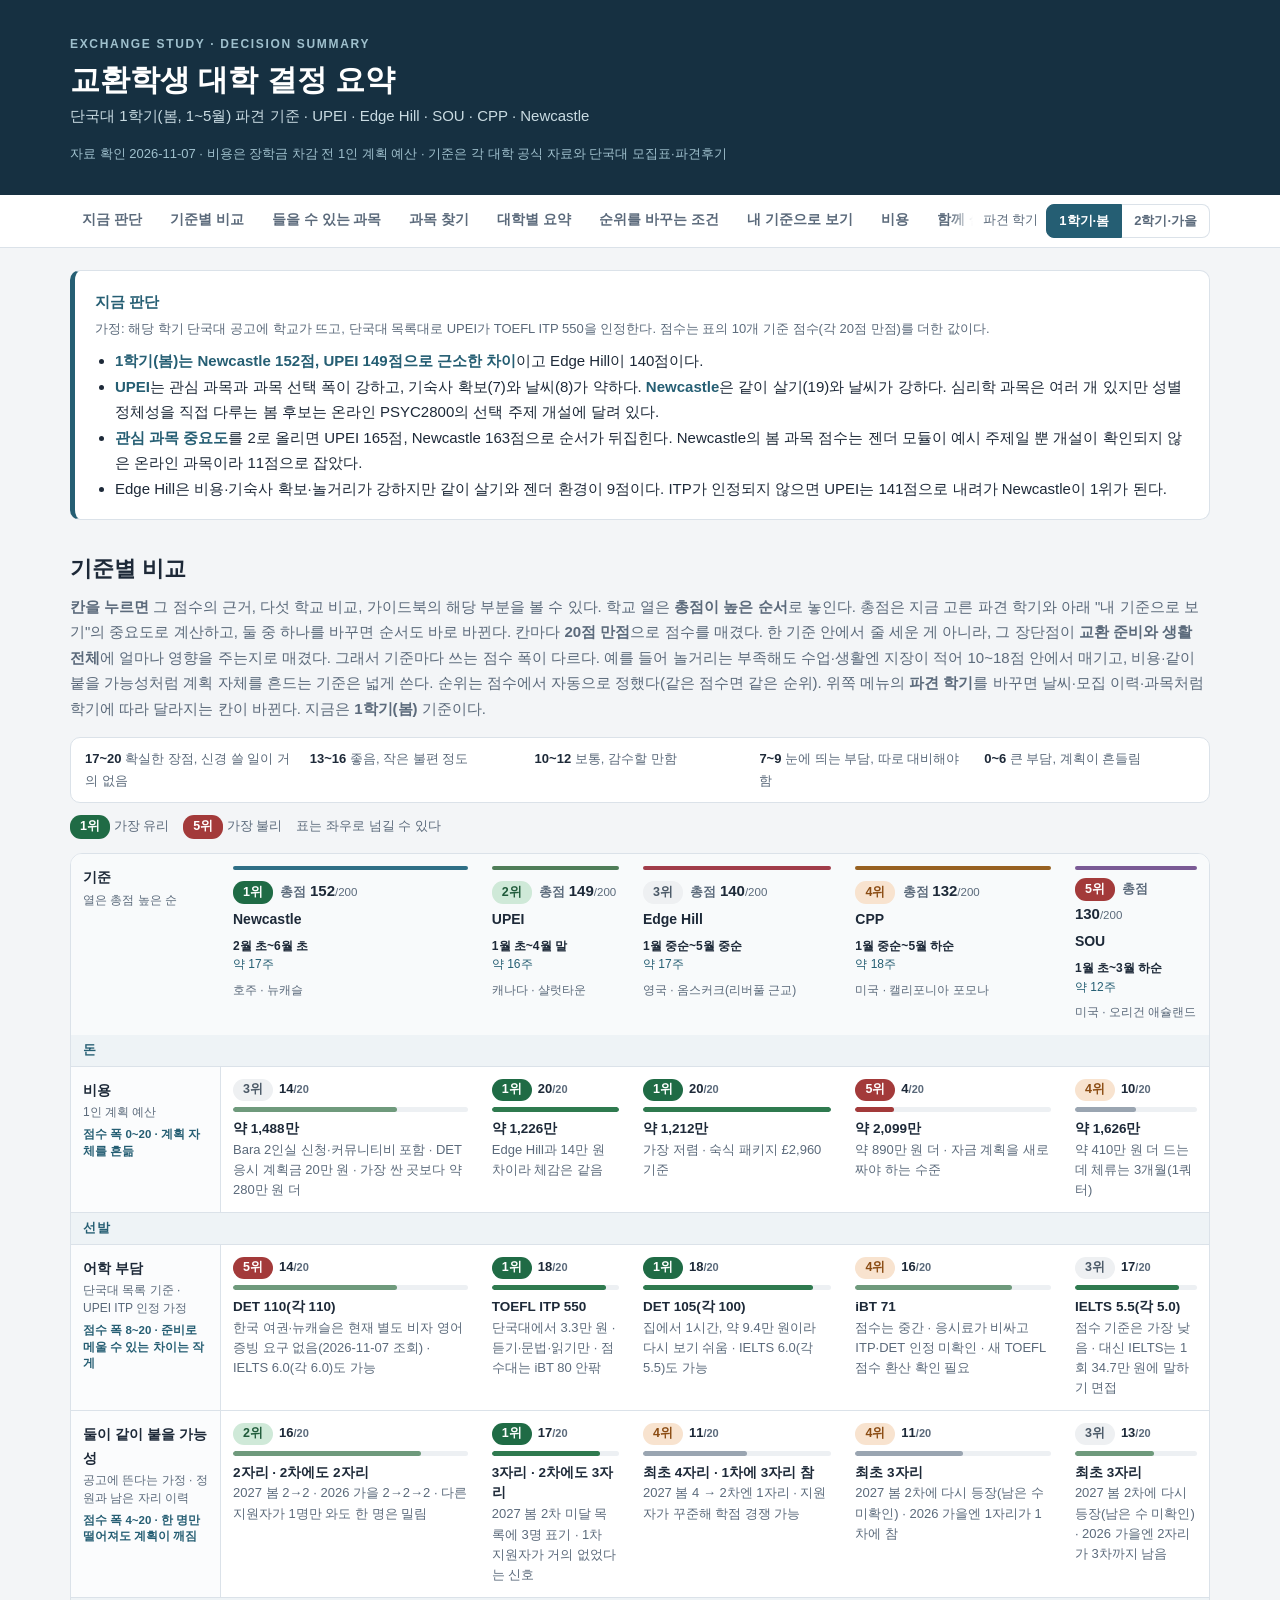
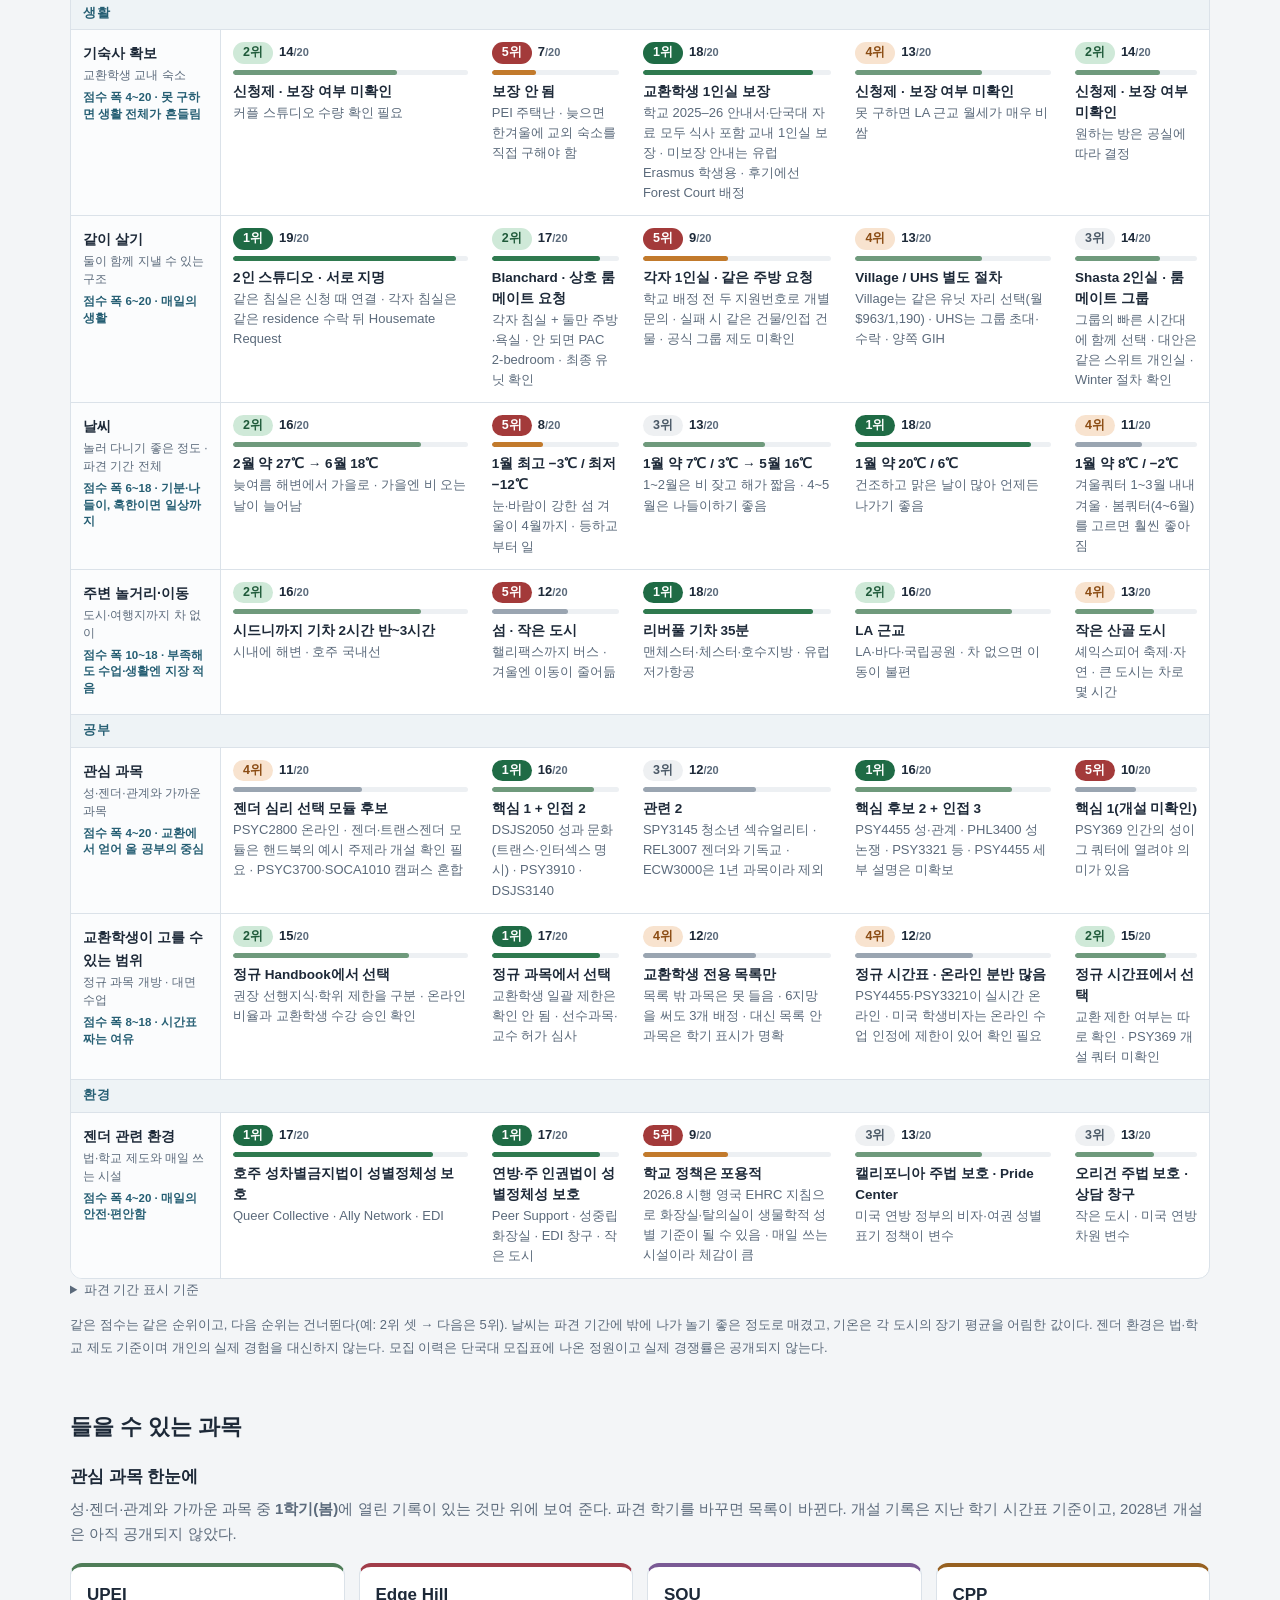
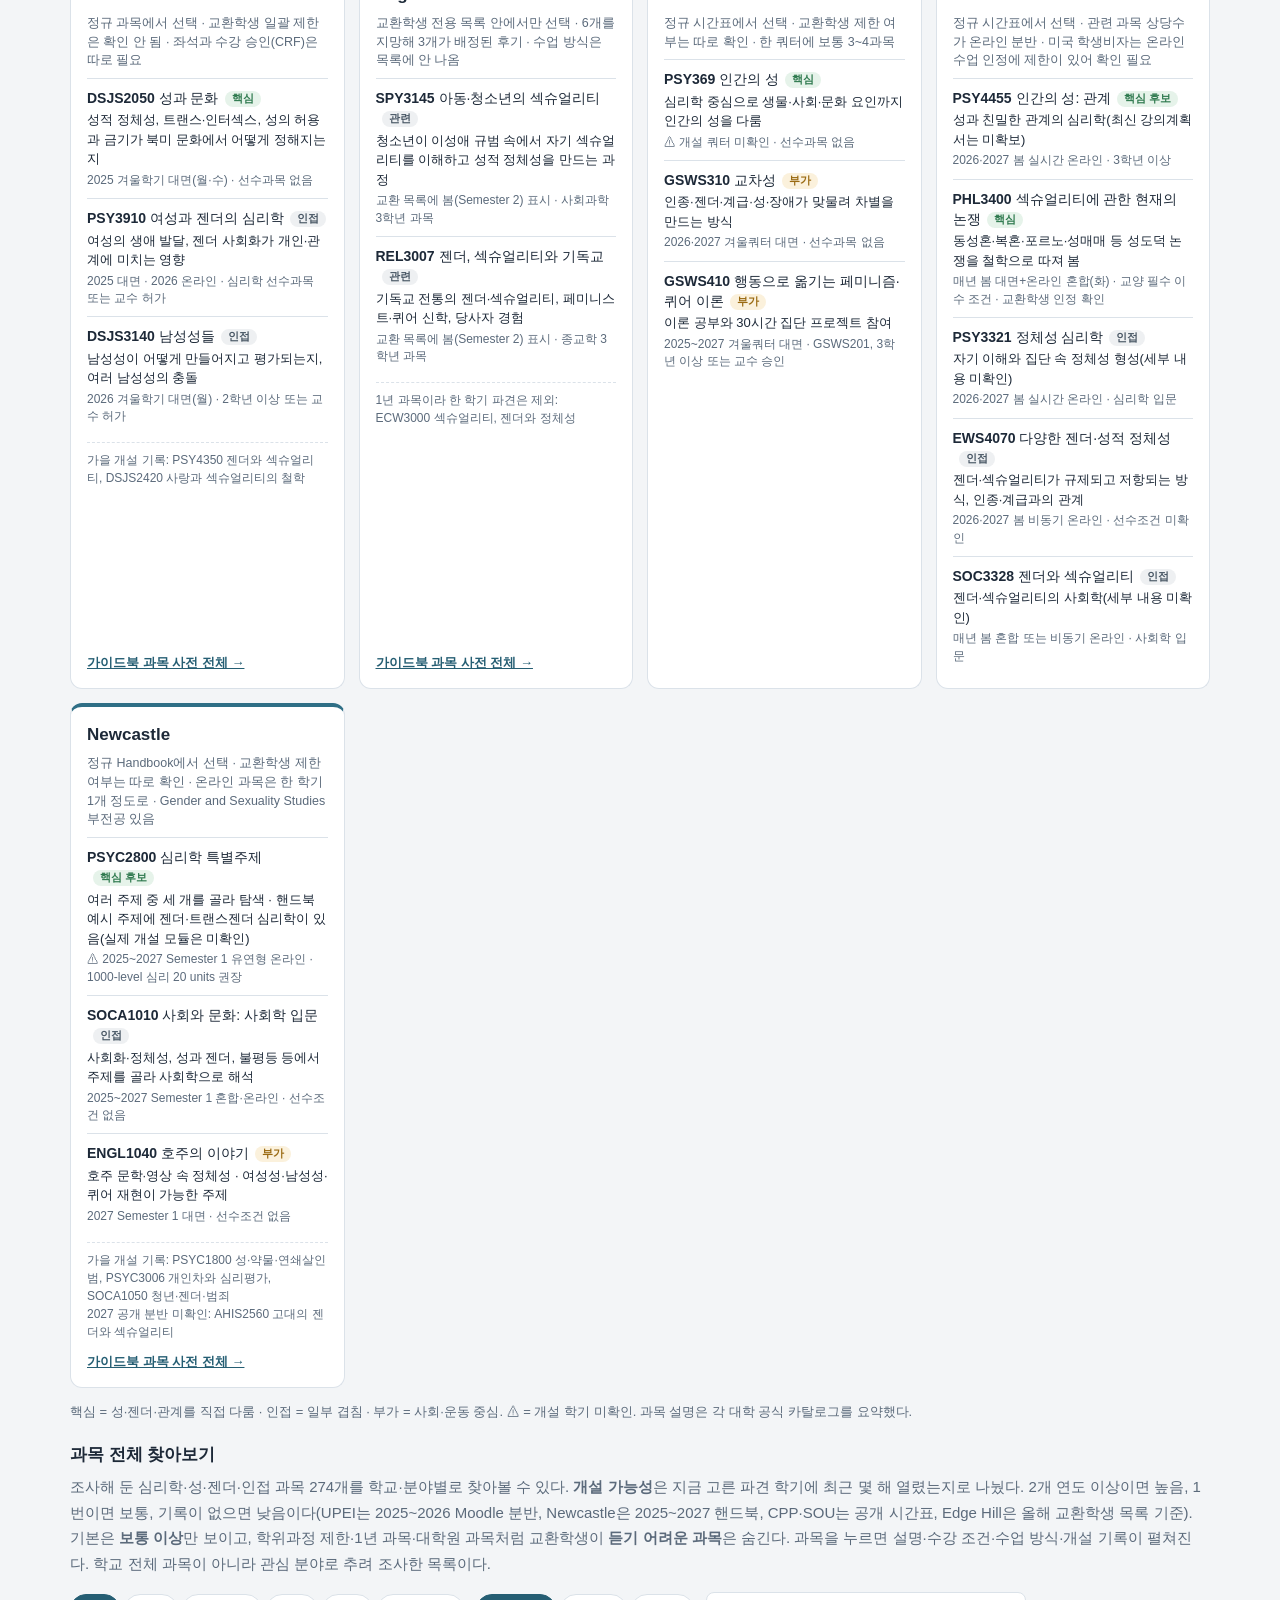
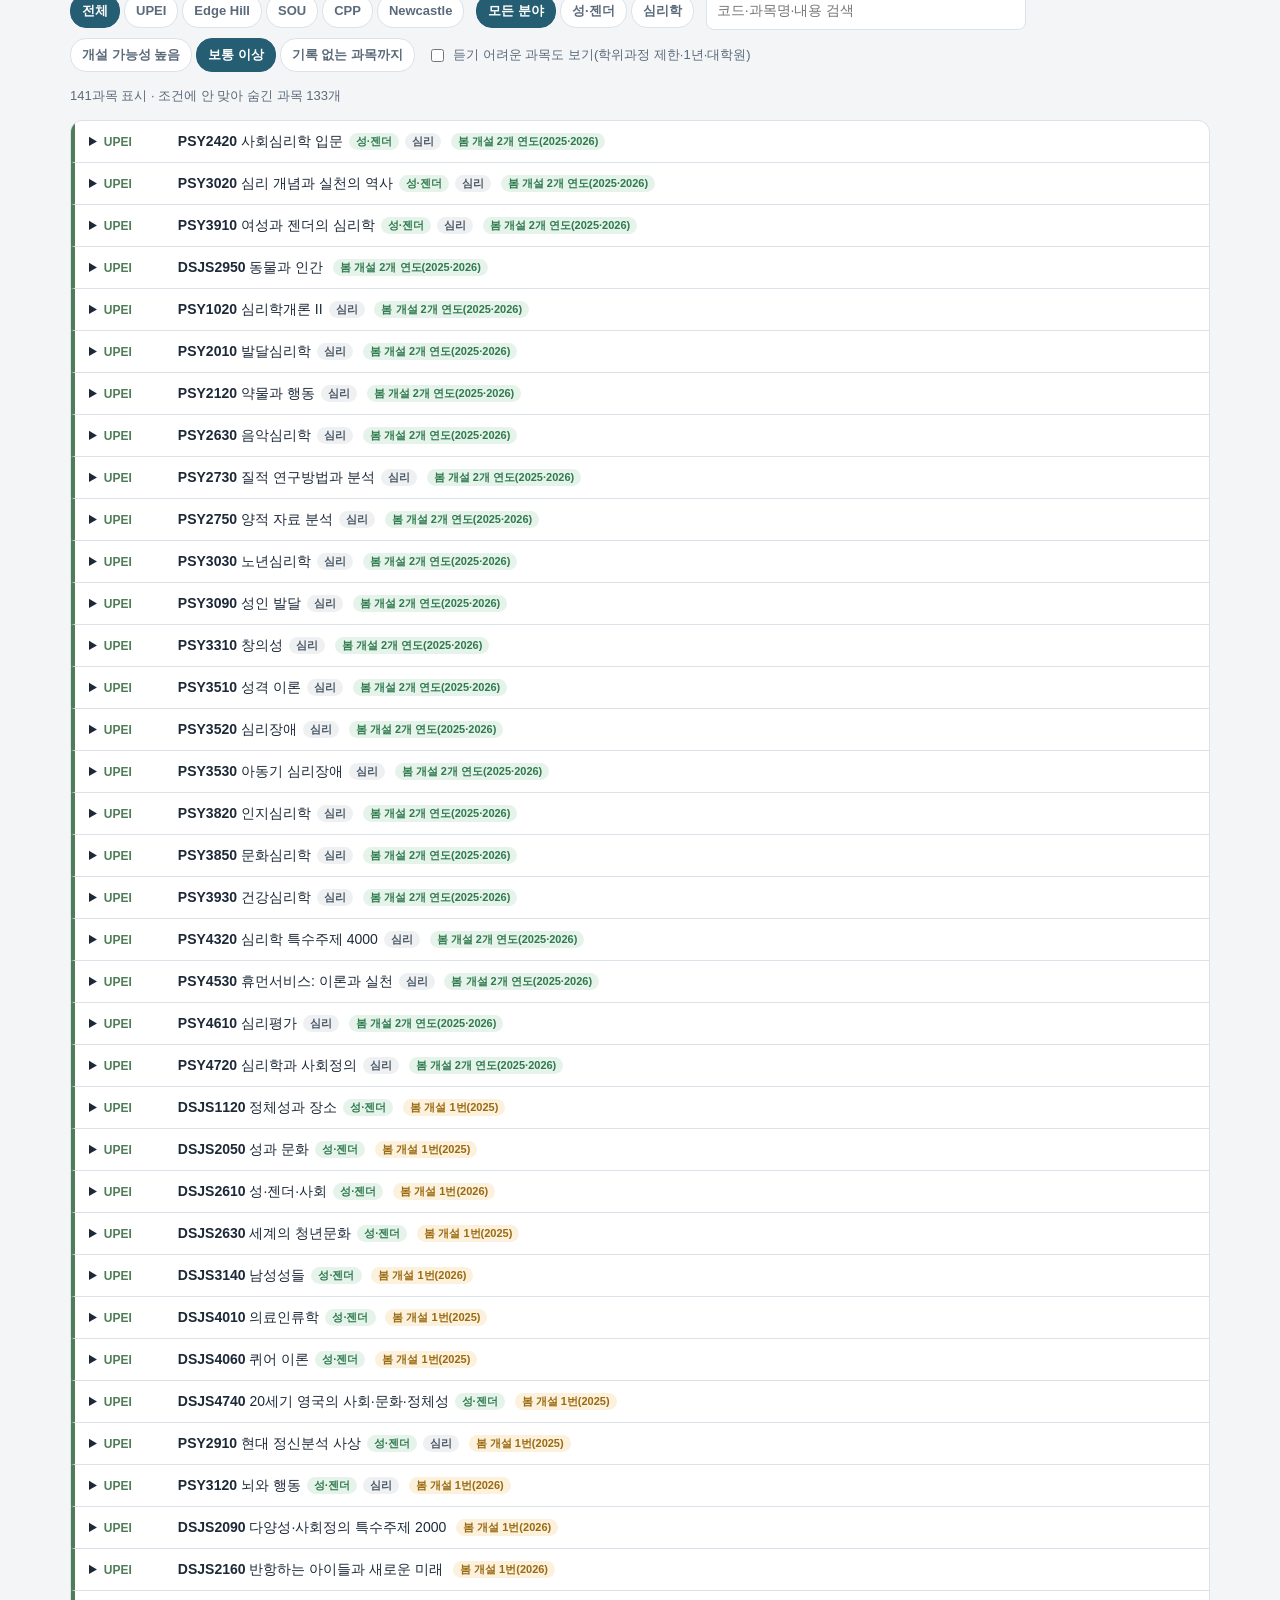
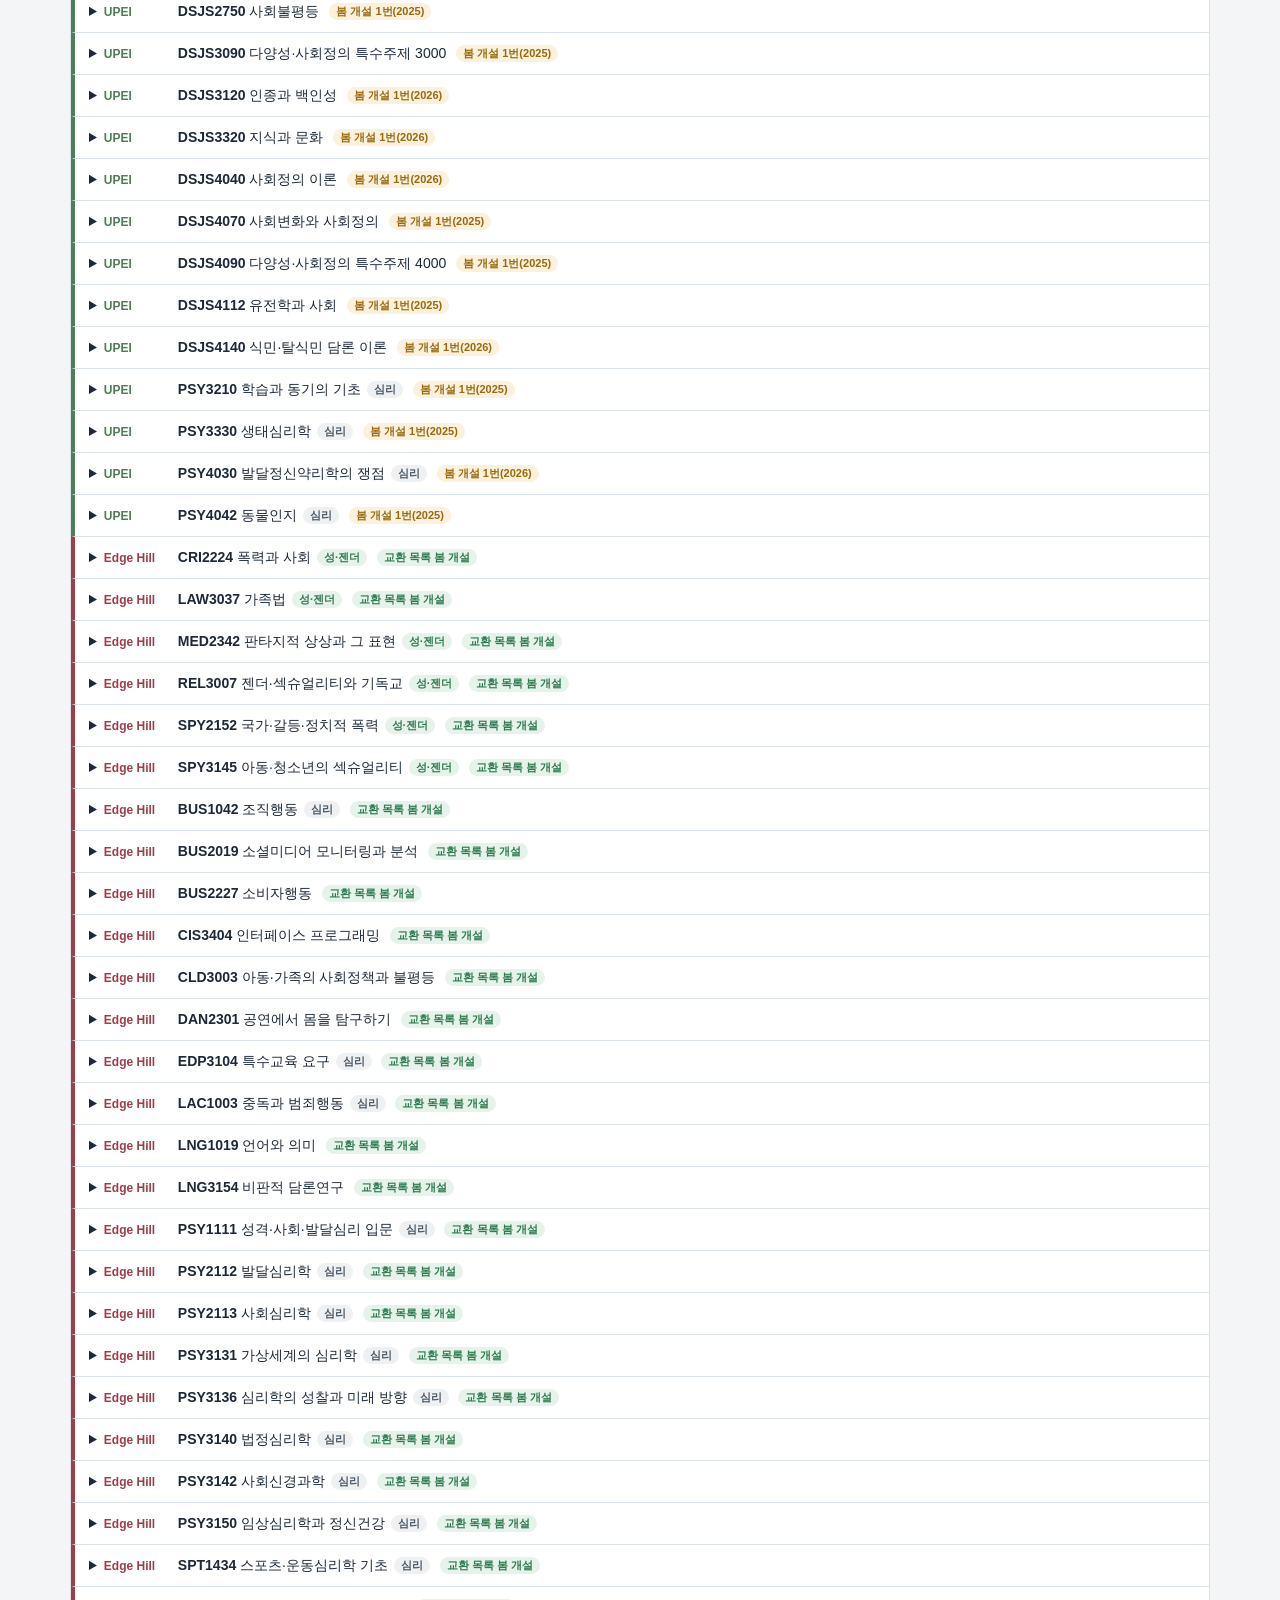
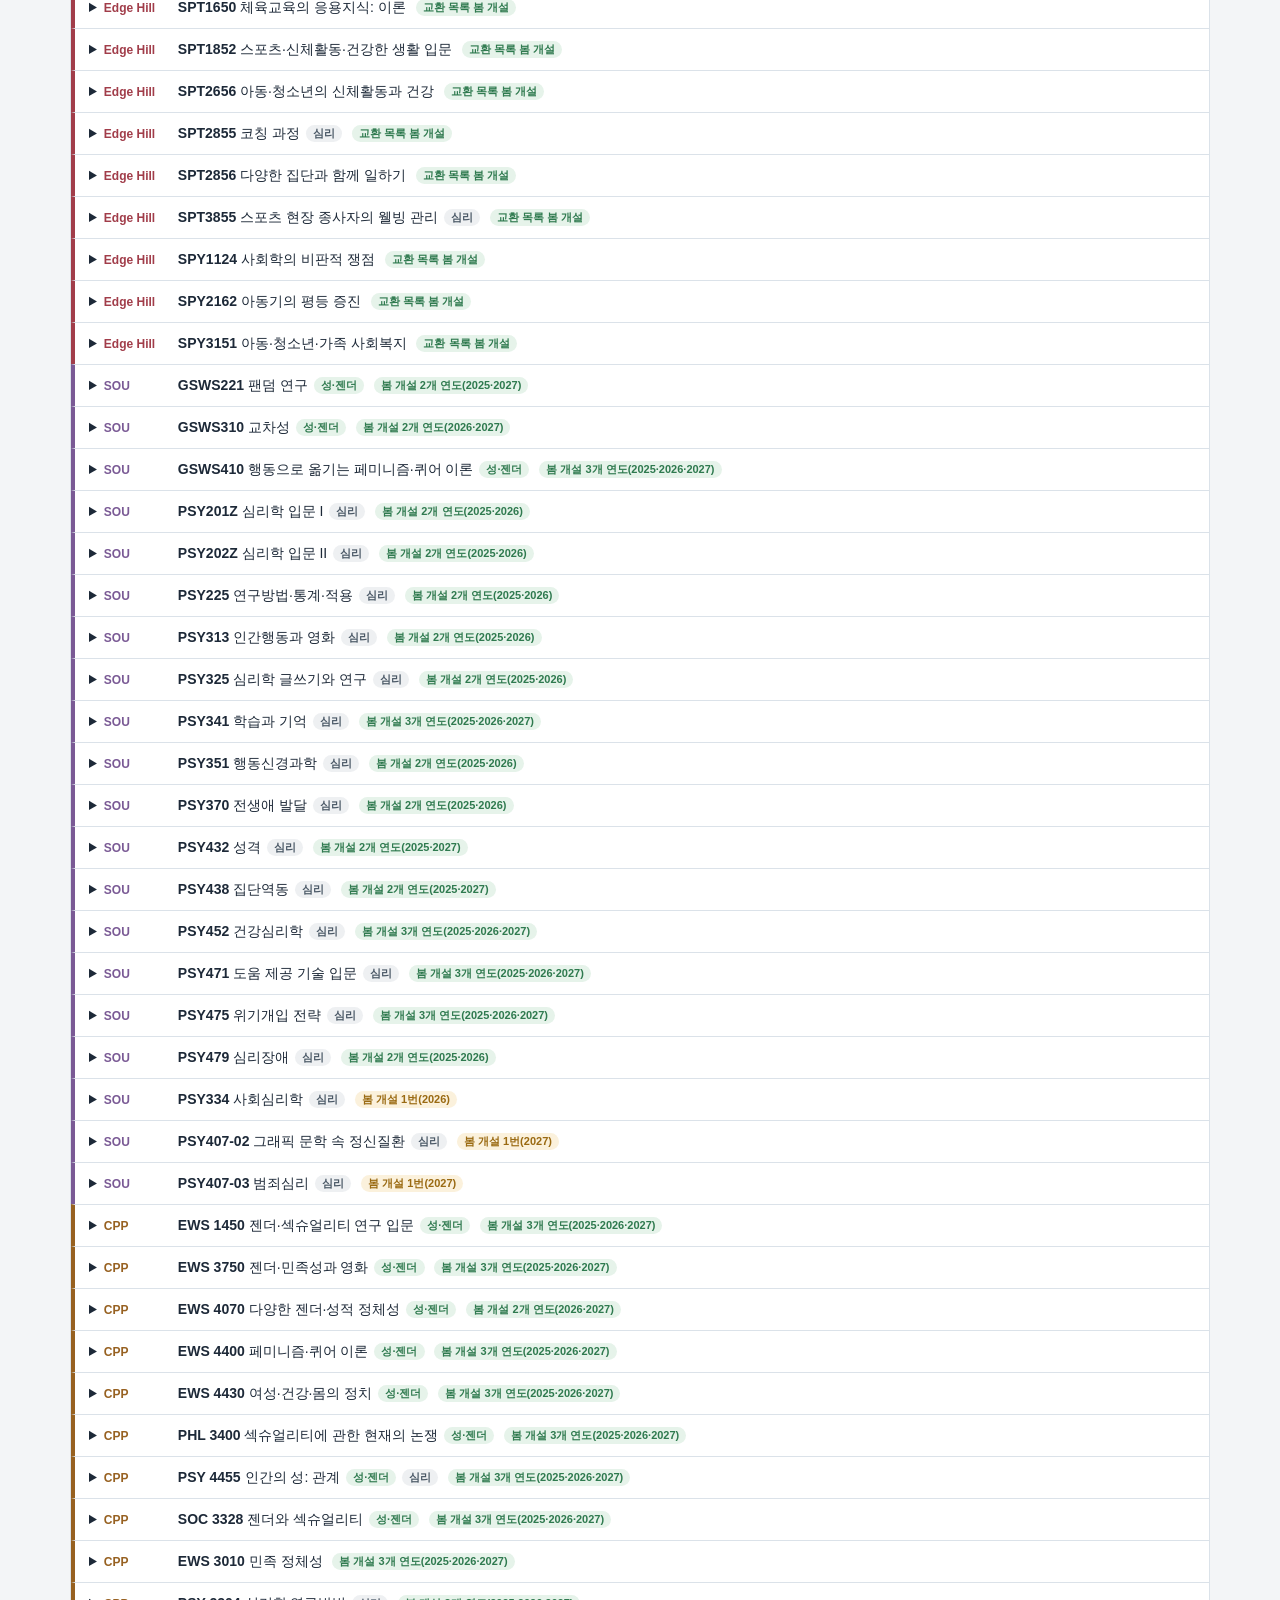
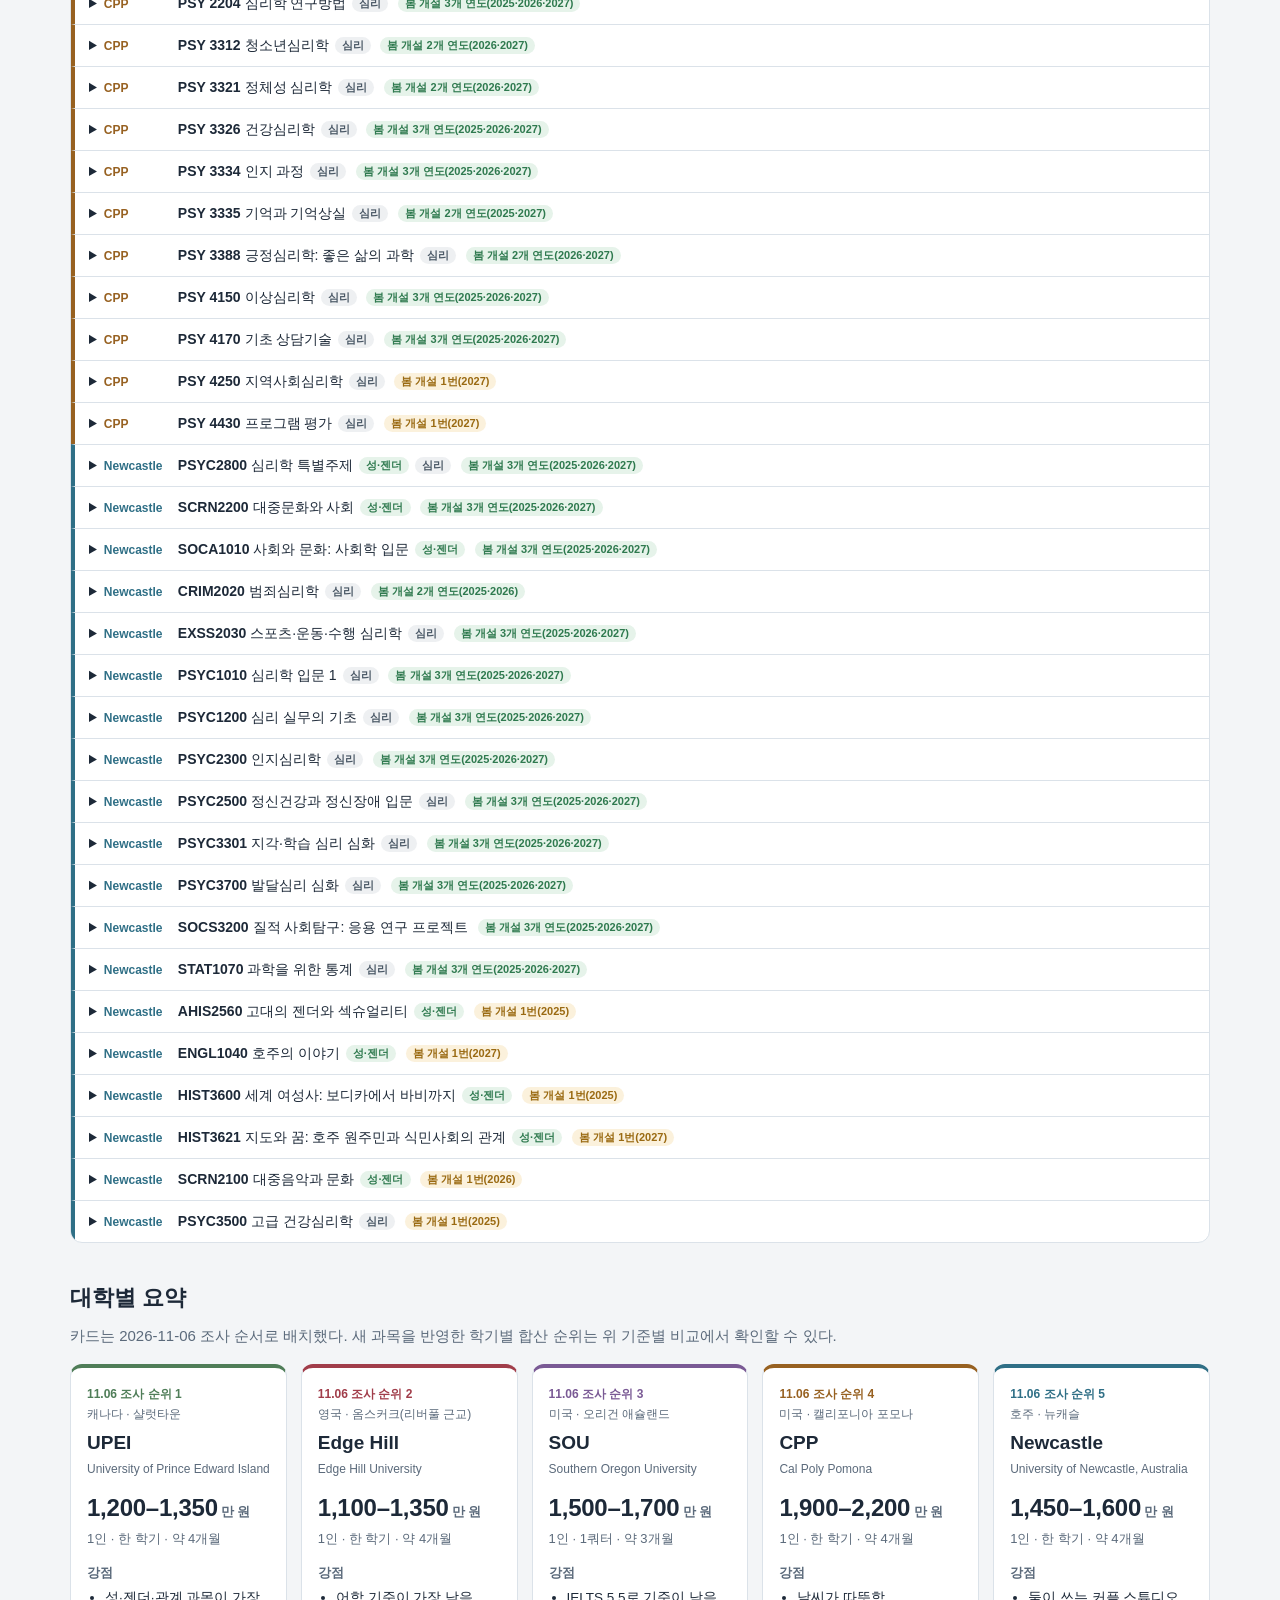
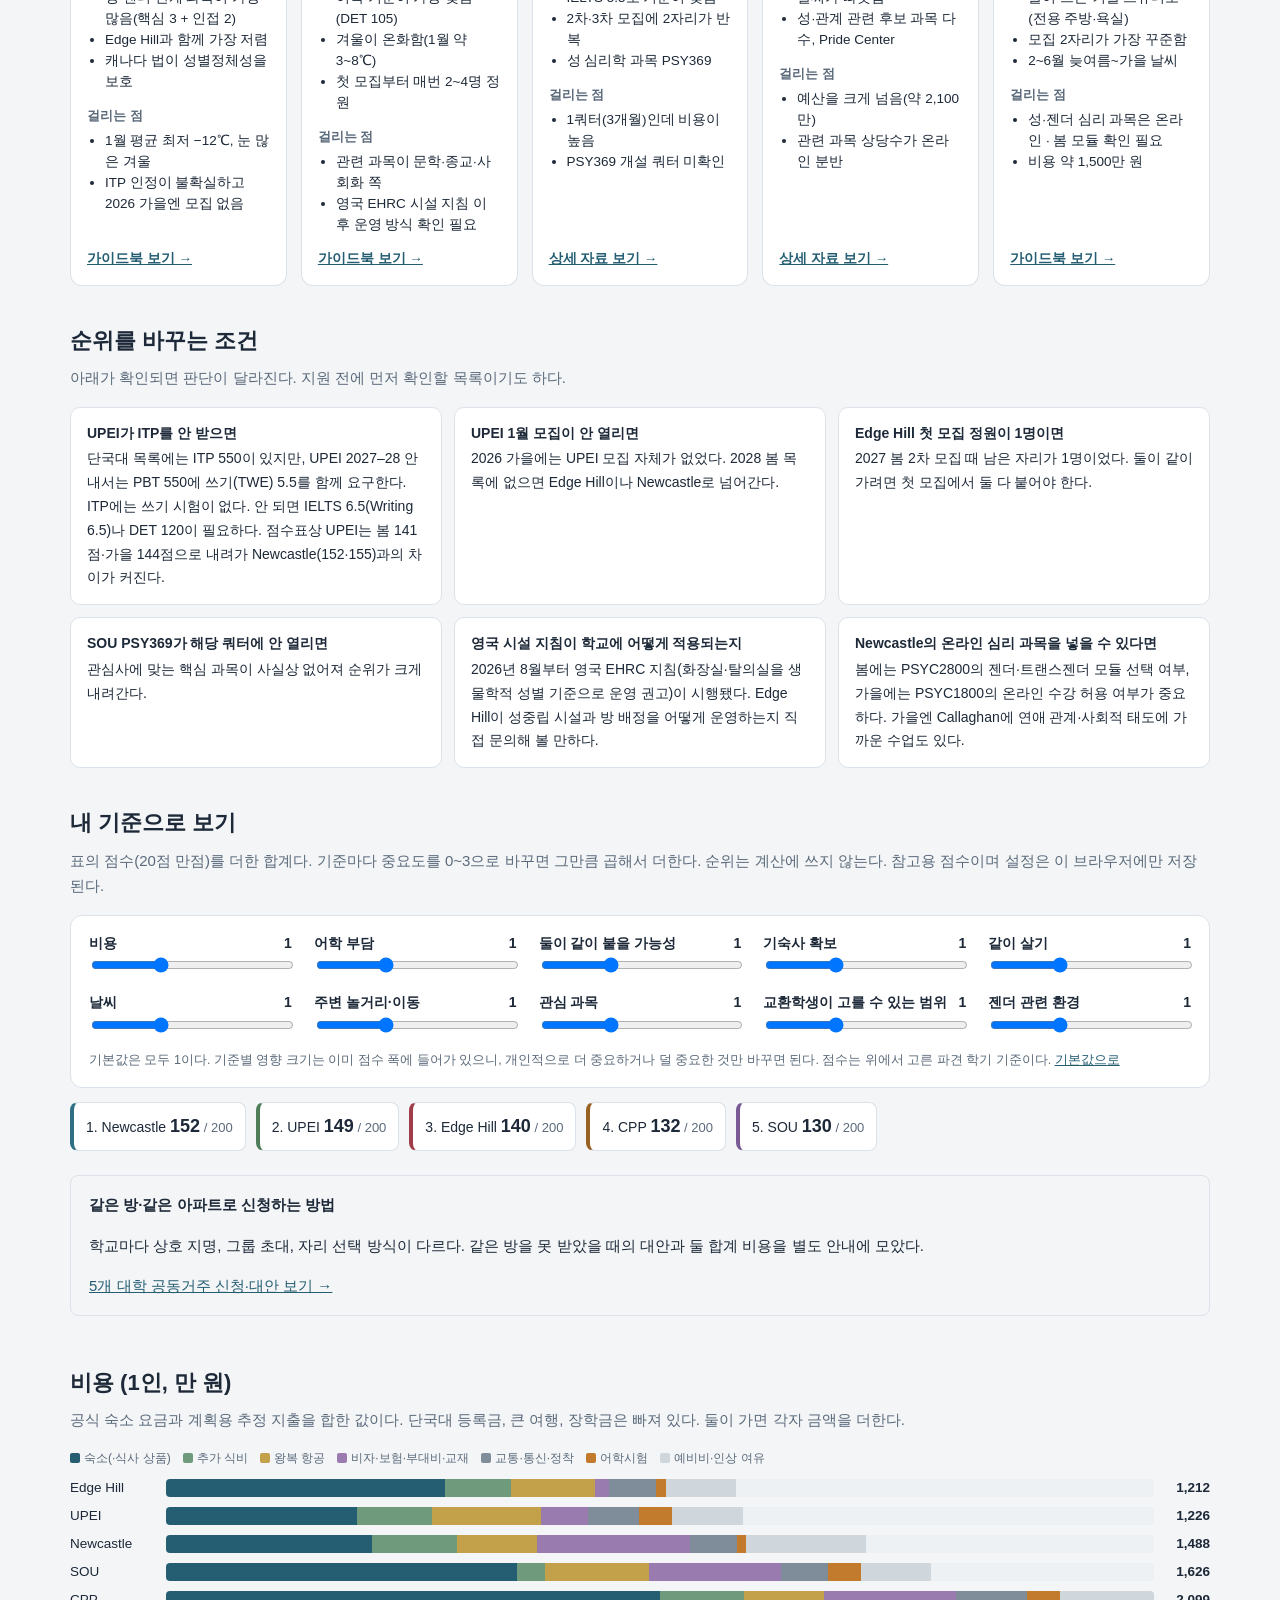
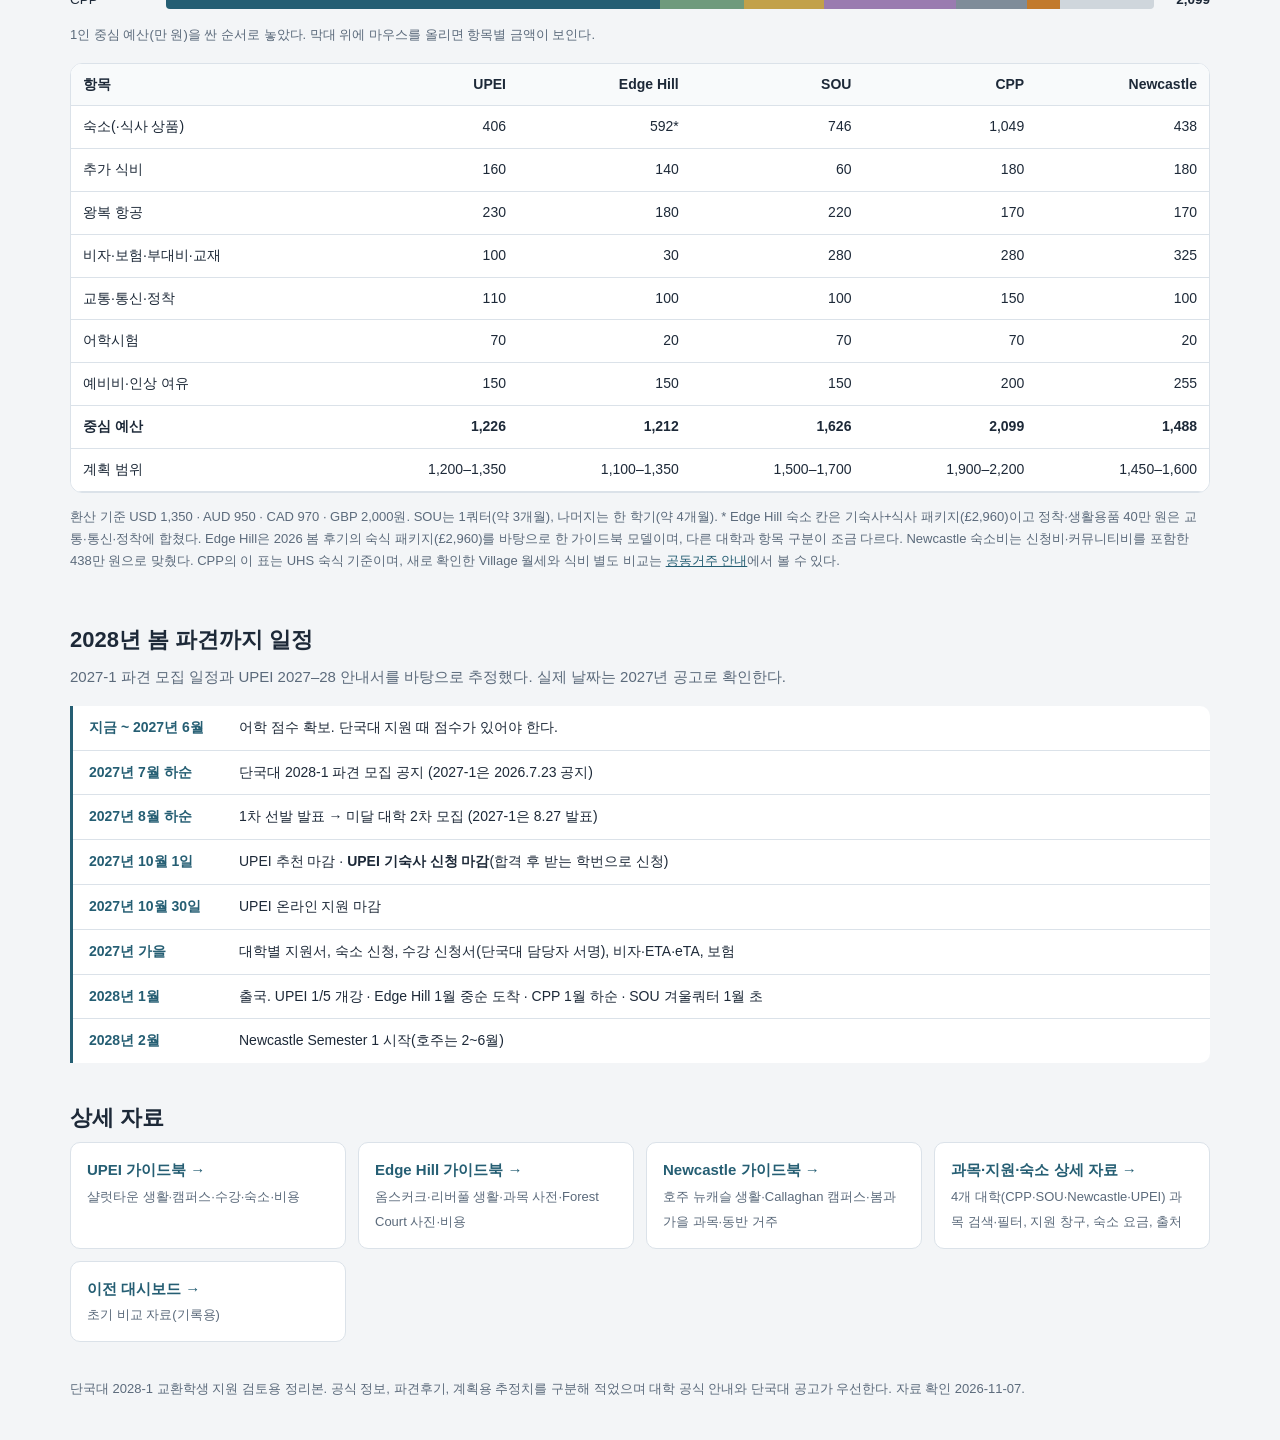
==== commit 406fc7d4: "모바일 표 세로 길이 줄이기와 그림 보충 - 짧은 숫자 위주 표는 카드로 바꾸지 않고 표 그대로 좌우 스크롤 - 카드형 표는 '항목명 | 내용' 한 줄 구조로 압축 (가이드북 표 " ====
--- a/index.html
+++ b/index.html
@@ -55,6 +55,8 @@
 .rk{display:inline-block;min-width:40px;text-align:center;padding:1px 8px;border-radius:11px;font-weight:800;font-size:12.5px;margin-bottom:4px}
 .rk1{background:#1f6b45;color:#fff}.rk2{background:#cfe9d8;color:#1f5a3a}.rk3{background:#eef0f2;color:#4a5866}.rk4{background:#f8e3cf;color:#8a4b12}.rk5{background:#a33a3a;color:#fff}
 .mx thead th .tot{display:block;font-size:12.5px;font-weight:600;color:var(--muted);margin-bottom:4px}.mx thead th .tot b{color:var(--ink);font-size:15px}.mx thead th .tot .rk{margin:0 4px 0 0}.mx thead th .tot small{display:inline;font-size:11.5px}
+@media(max-width:700px){.mx tbody th small{display:none}.mx tbody th .rng{font-size:11px}.mx td[data-k] .small{display:none}.mx td[data-k]::after{opacity:1;position:static;display:block;margin-top:4px}table.mx{min-width:720px}}
+.cbar{margin:6px 0 16px}.cbar-legend{display:flex;flex-wrap:wrap;gap:4px 12px;font-size:12px;color:var(--muted);margin-bottom:8px}.cbar-legend i{display:inline-block;width:10px;height:10px;border-radius:2px;margin-right:4px;vertical-align:-1px}.cbar-row{display:grid;grid-template-columns:88px 1fr 48px;gap:8px;align-items:center;margin:5px 0;font-size:13.5px}.cbar-track{display:flex;height:18px;border-radius:4px;overflow:hidden;background:#eef1f4}.cbar-track i{display:block;height:100%}.cbar-row b{text-align:right}
 .mx td[data-k]{cursor:pointer;position:relative}.mx td[data-k]:hover{background:#f4f8fa}.mx td[data-k]:focus-visible{outline:2px solid var(--accent);outline-offset:-2px}
 .mx td[data-k]::after{content:'자세히 ›';position:absolute;right:10px;bottom:8px;font-size:11px;color:var(--accent);opacity:0;transition:opacity .15s}.mx td[data-k]:hover::after{opacity:1}
 #celldlg{width:min(680px,94vw);max-height:88vh;padding:0;border:0;border-radius:14px;box-shadow:0 20px 60px #0004}
@@ -605,6 +607,14 @@
  h+=`<tr class="tot"><td>중심 예산</td>`+tot.map(x=>`<td>${x.toLocaleString()}</td>`).join('')+'</tr>';
  h+=`<tr><td>계획 범위</td>`+rng.map(x=>`<td>${x}</td>`).join('')+'</tr></tbody>';
  document.getElementById('costtbl').innerHTML=h;
+ // 항목별 누적 막대
+ const PAL=['#255e73','#6f9a7c','#c2a14a','#9a7bb0','#7f8c99','#c27a2c','#cfd6dc'];
+ const num=v=>typeof v==='number'?v:parseInt(String(v).replace(/[^0-9]/g,''),10);
+ const maxT=Math.max(...tot);
+ const order=cols.map((c,i)=>i).sort((a,b)=>tot[a]-tot[b]);
+ let g='<div class="cbar-legend">'+rows.map((r,i)=>`<span><i style="background:${PAL[i]}"></i>${r[0]}</span>`).join('')+'</div>';
+ g+=order.map(i=>`<div class="cbar-row"><span class="cbar-n">${cols[i]}</span><span class="cbar-track">${rows.map((r,k)=>{const v=num(r[1][i]);return `<i style="width:${v/maxT*100}%;background:${PAL[k]}" title="${r[0]} ${v.toLocaleString()}만 원"></i>`}).join('')}</span><b>${tot[i].toLocaleString()}</b></div>`).join('');
+ document.getElementById('costtbl').closest('.mx-wrap').insertAdjacentHTML('beforebegin',`<div class="cbar" aria-label="학교별 1인 예산 구성">${g}<p class="small">1인 중심 예산(만 원)을 싼 순서로 놓았다. 막대 위에 마우스를 올리면 항목별 금액이 보인다.</p></div>`);
 })();
 </script>
 </body>
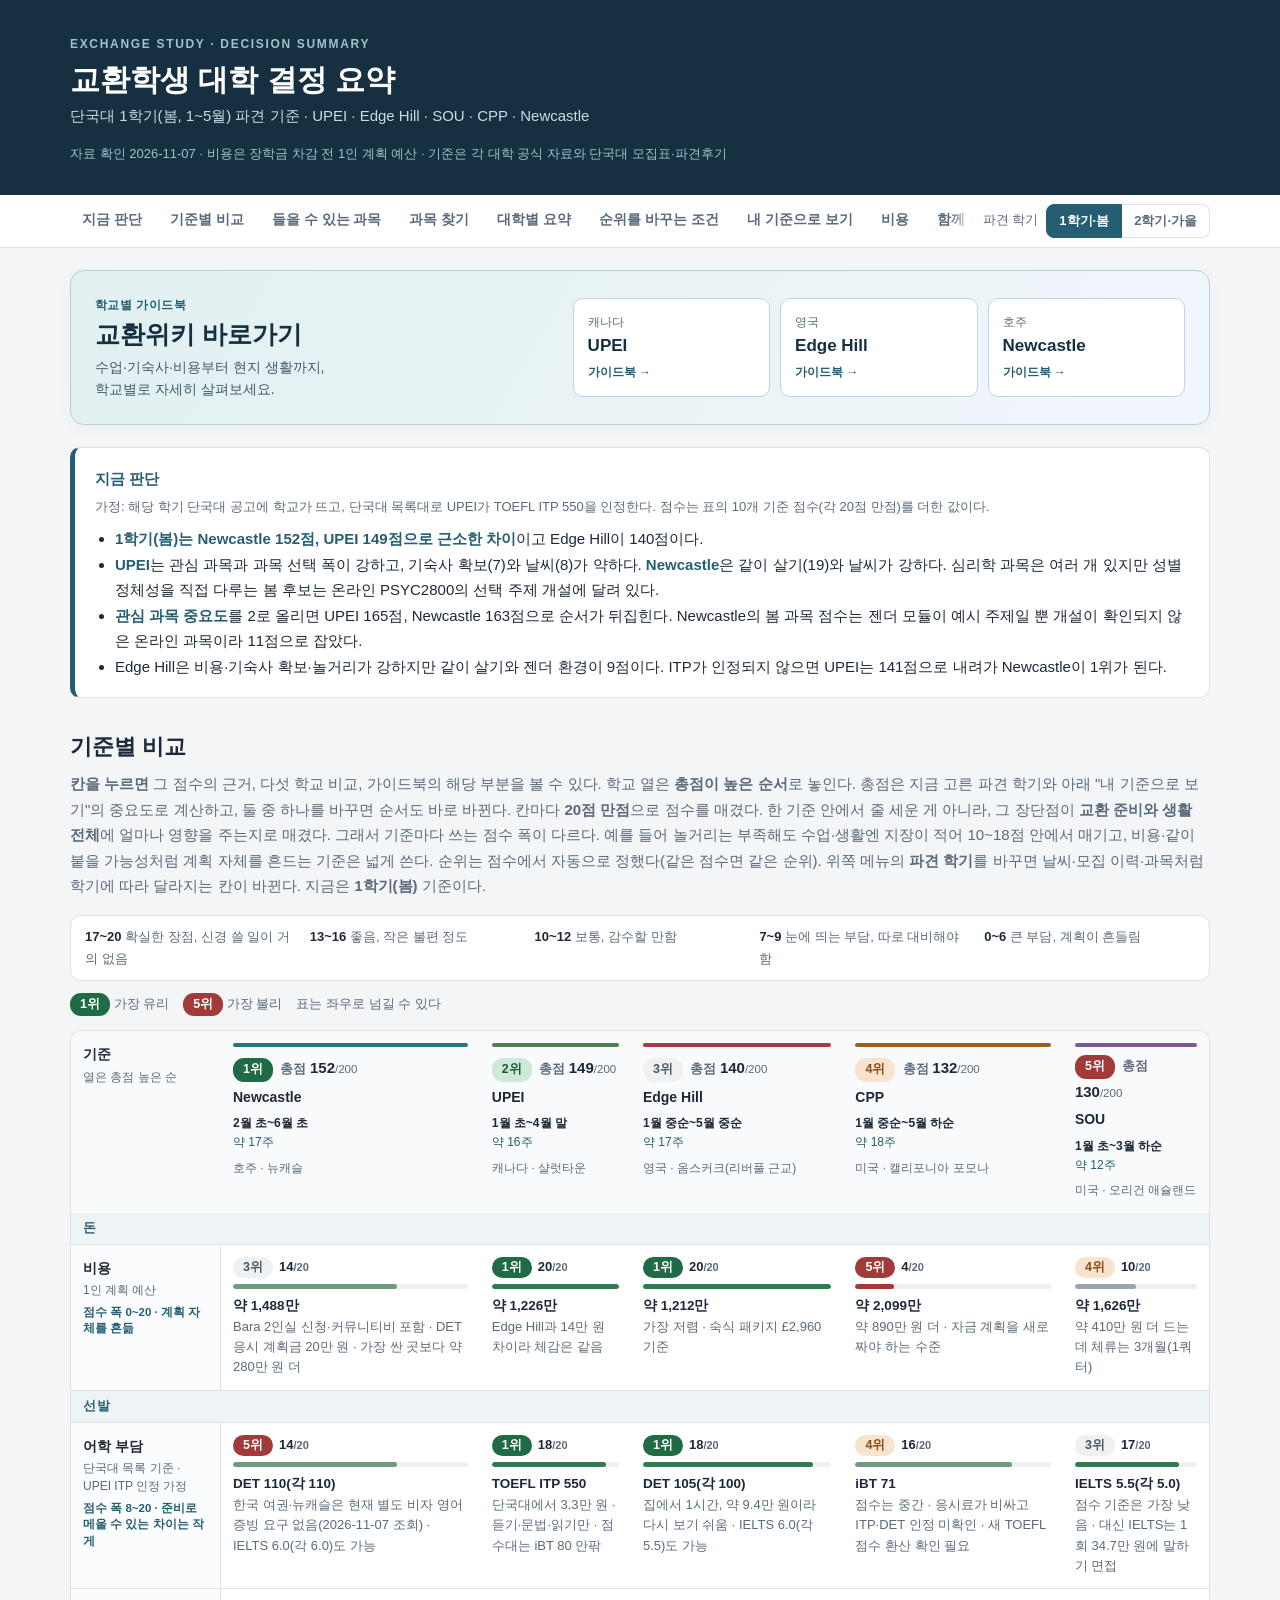
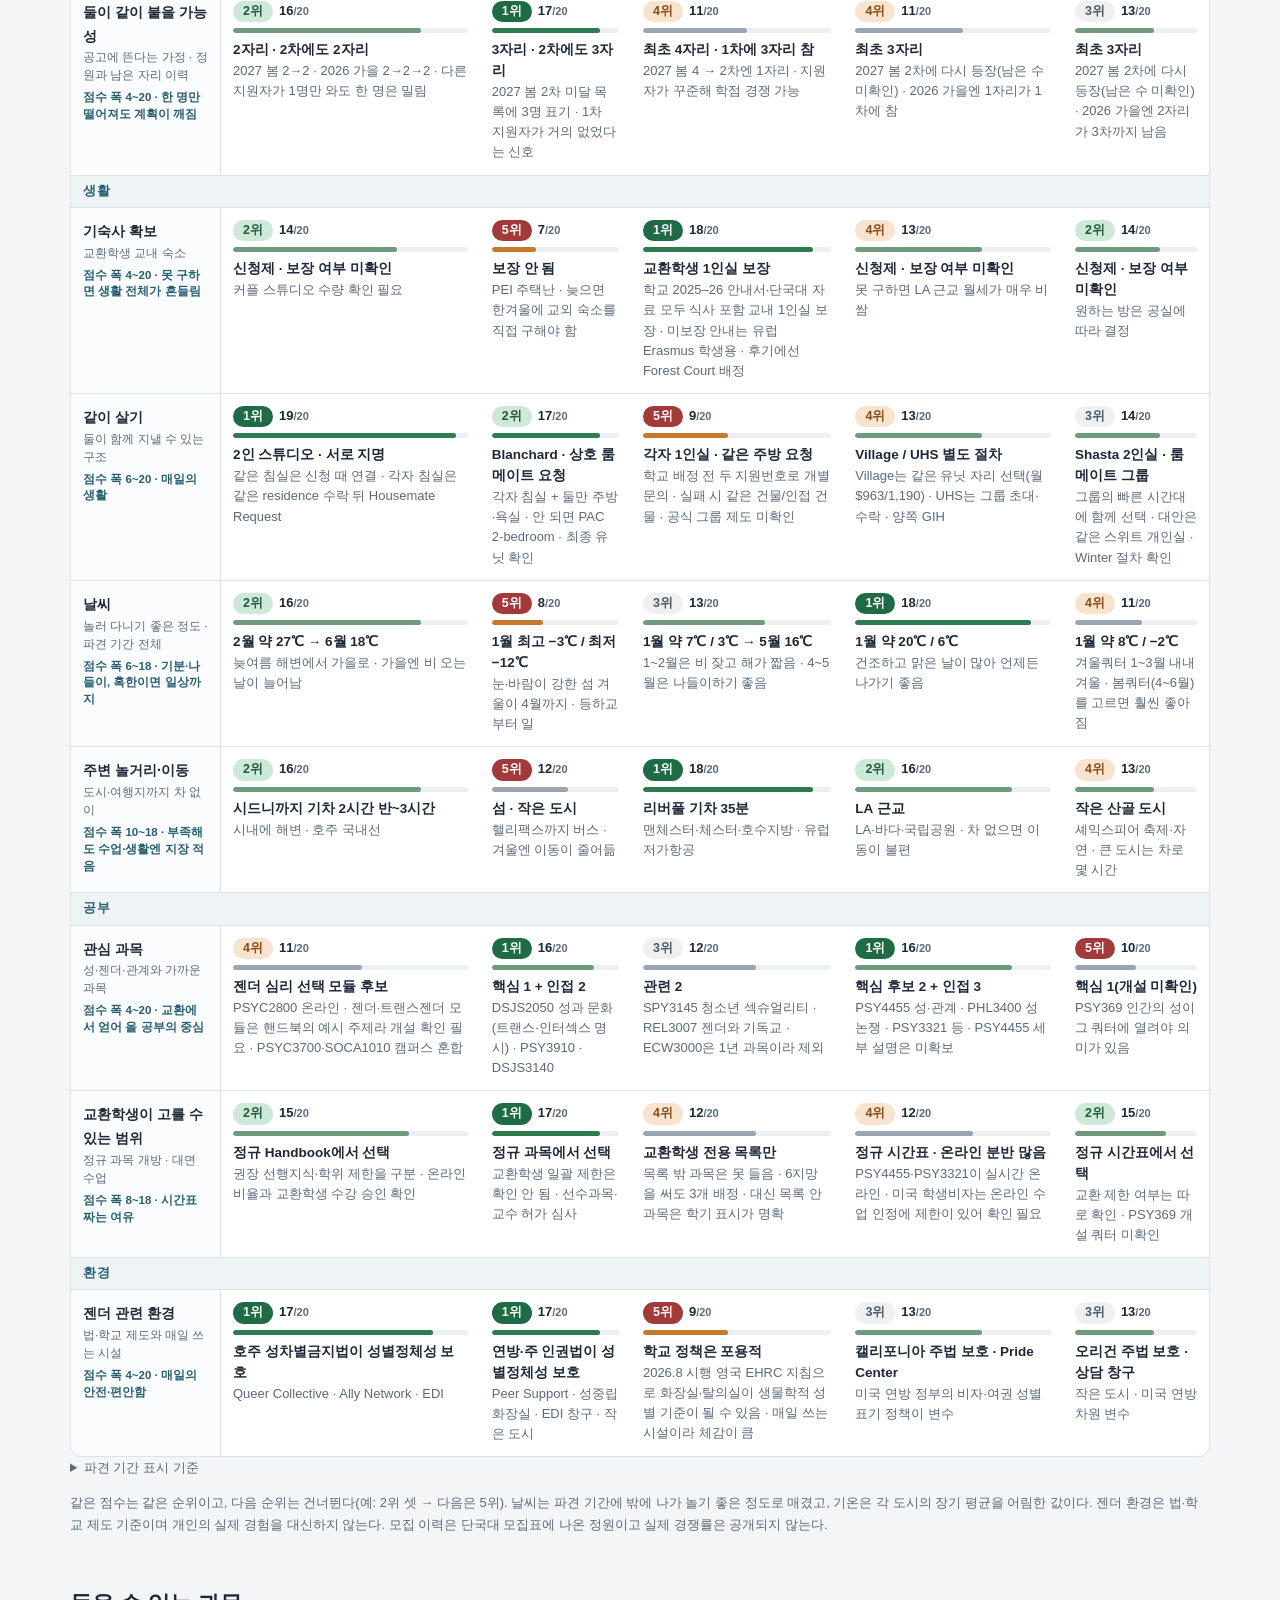
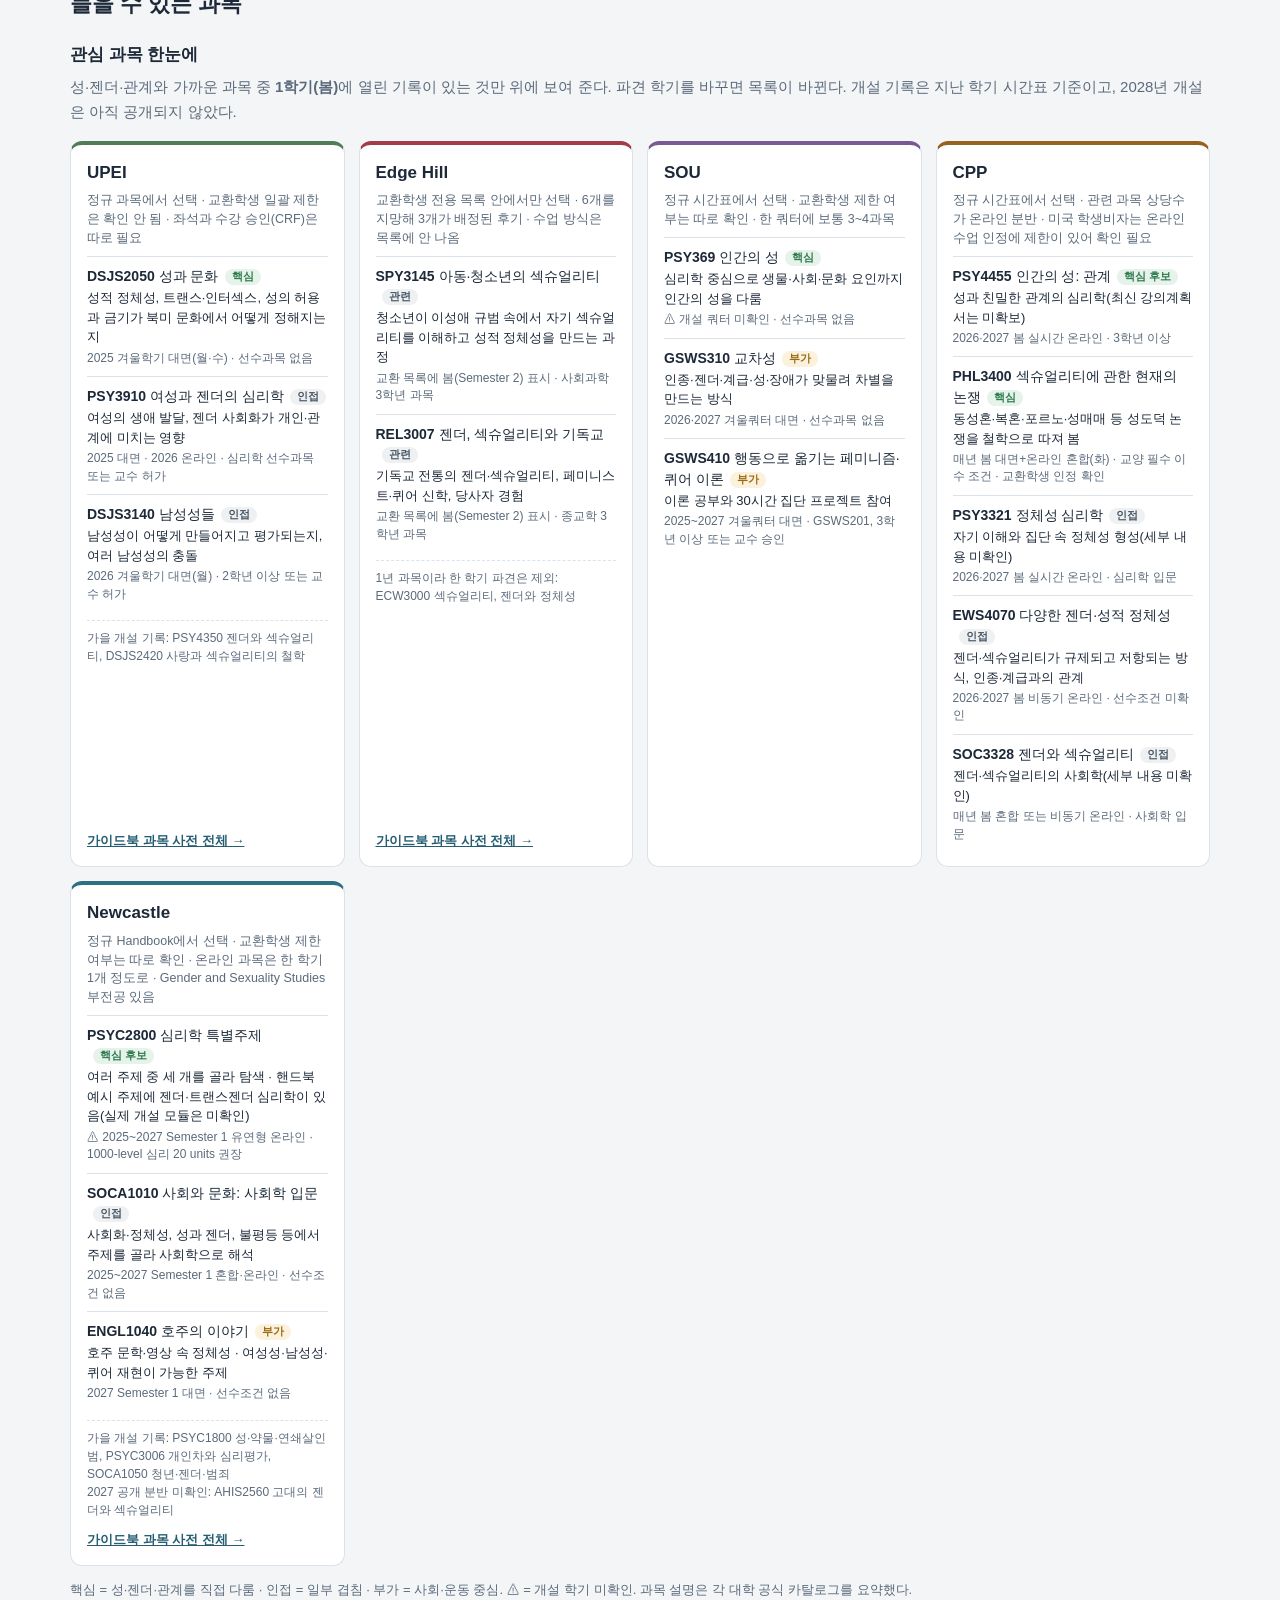
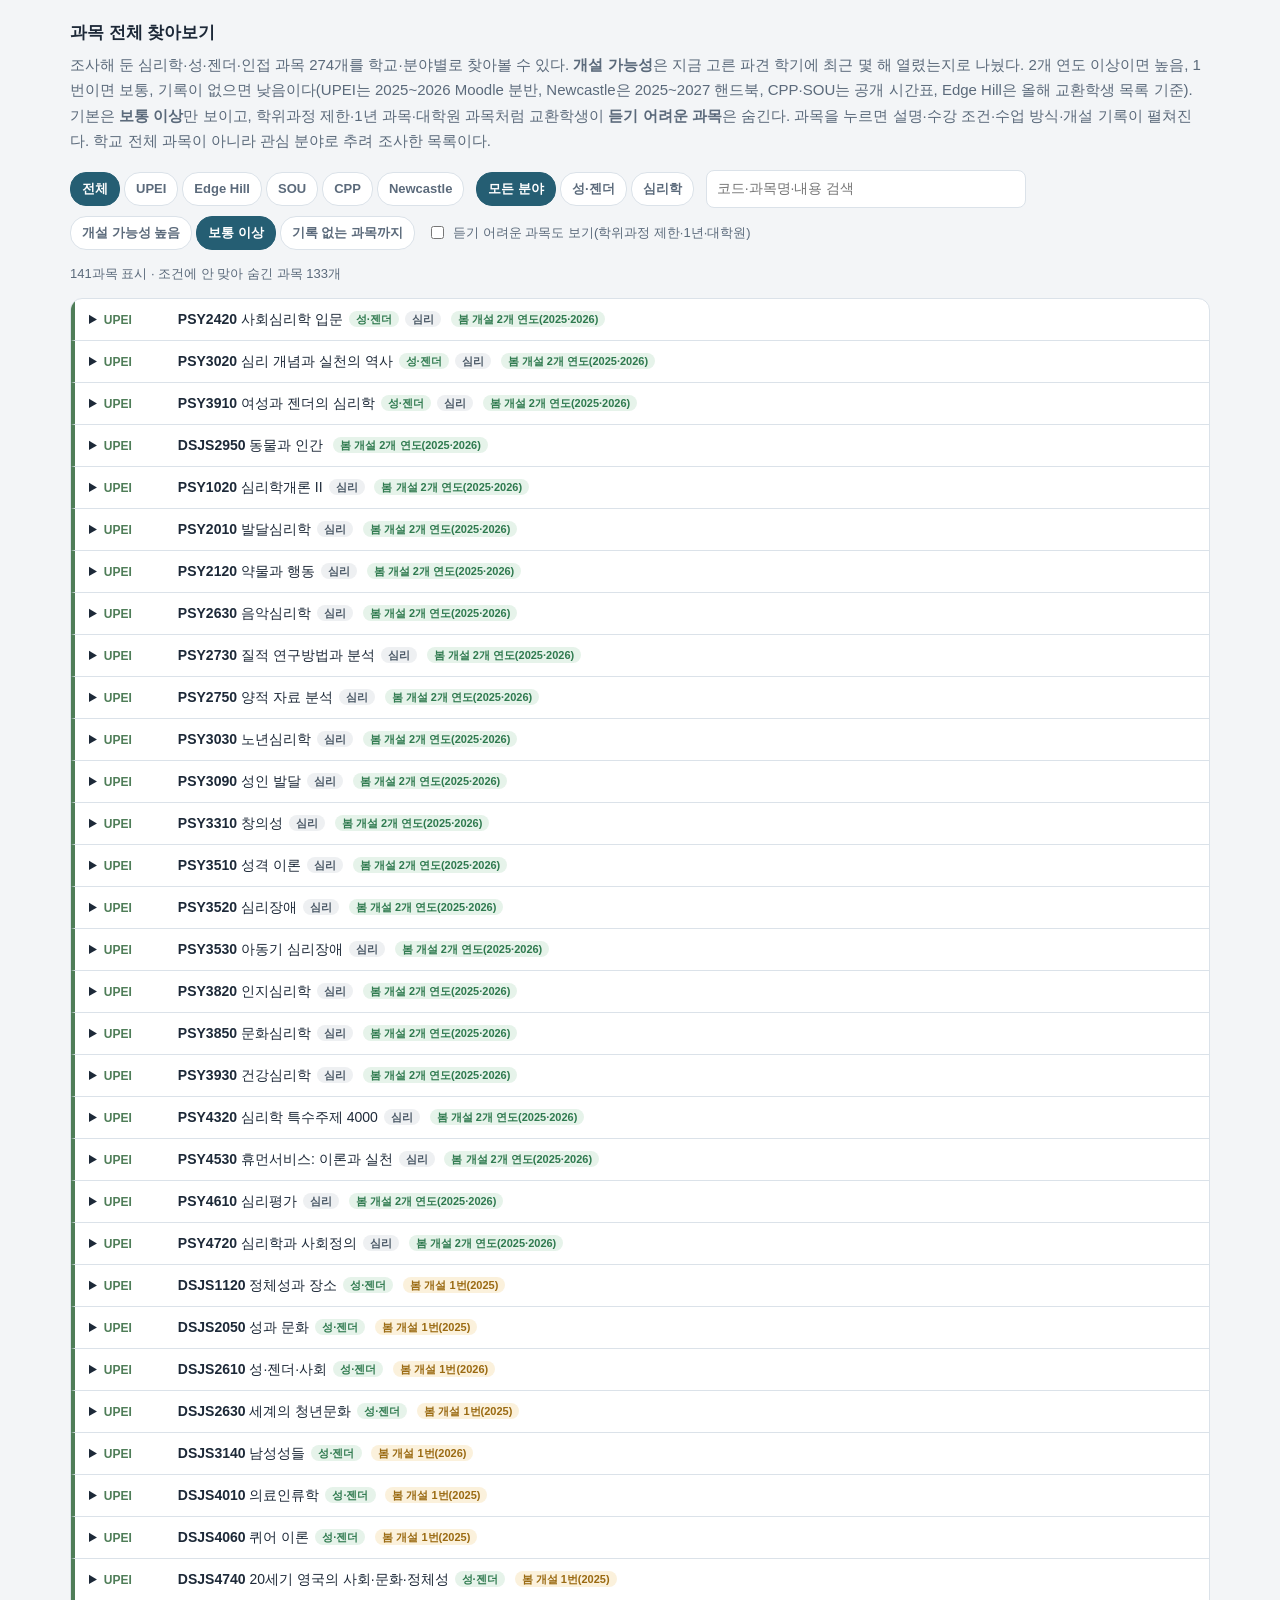
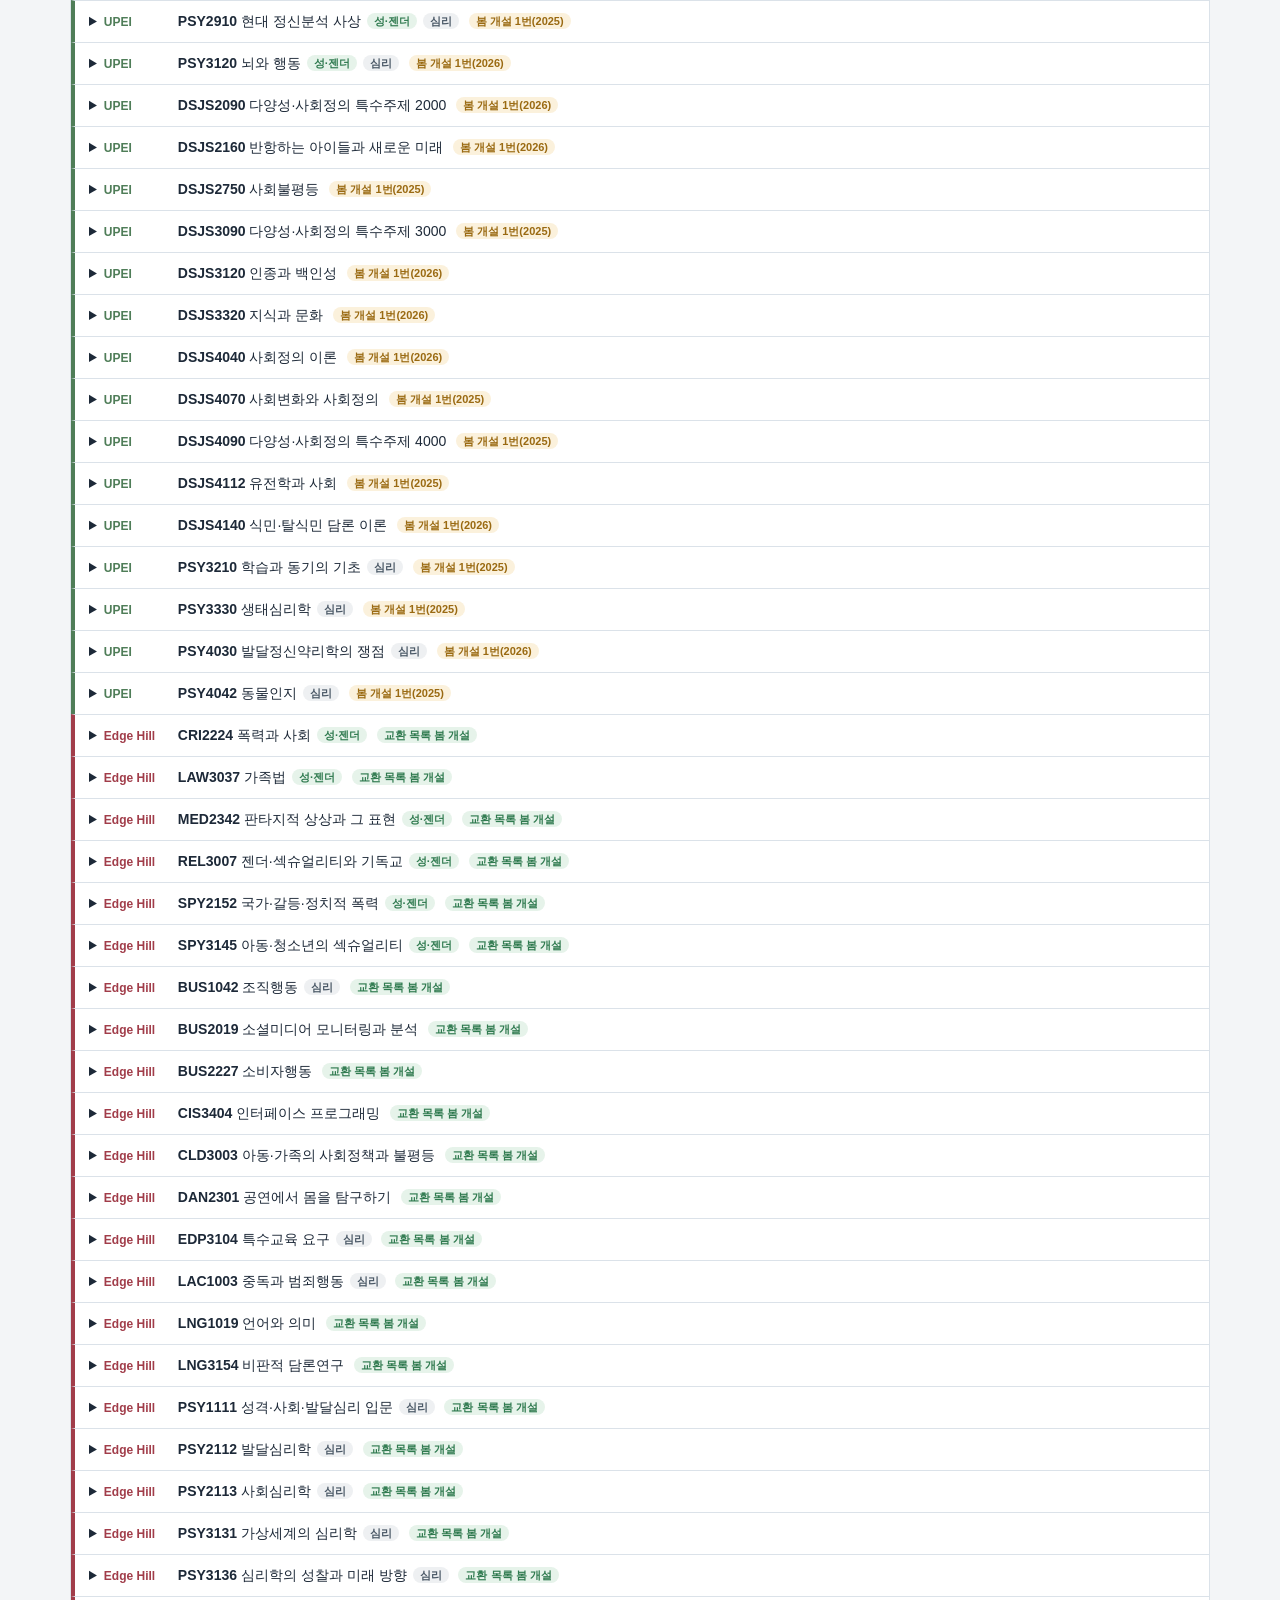
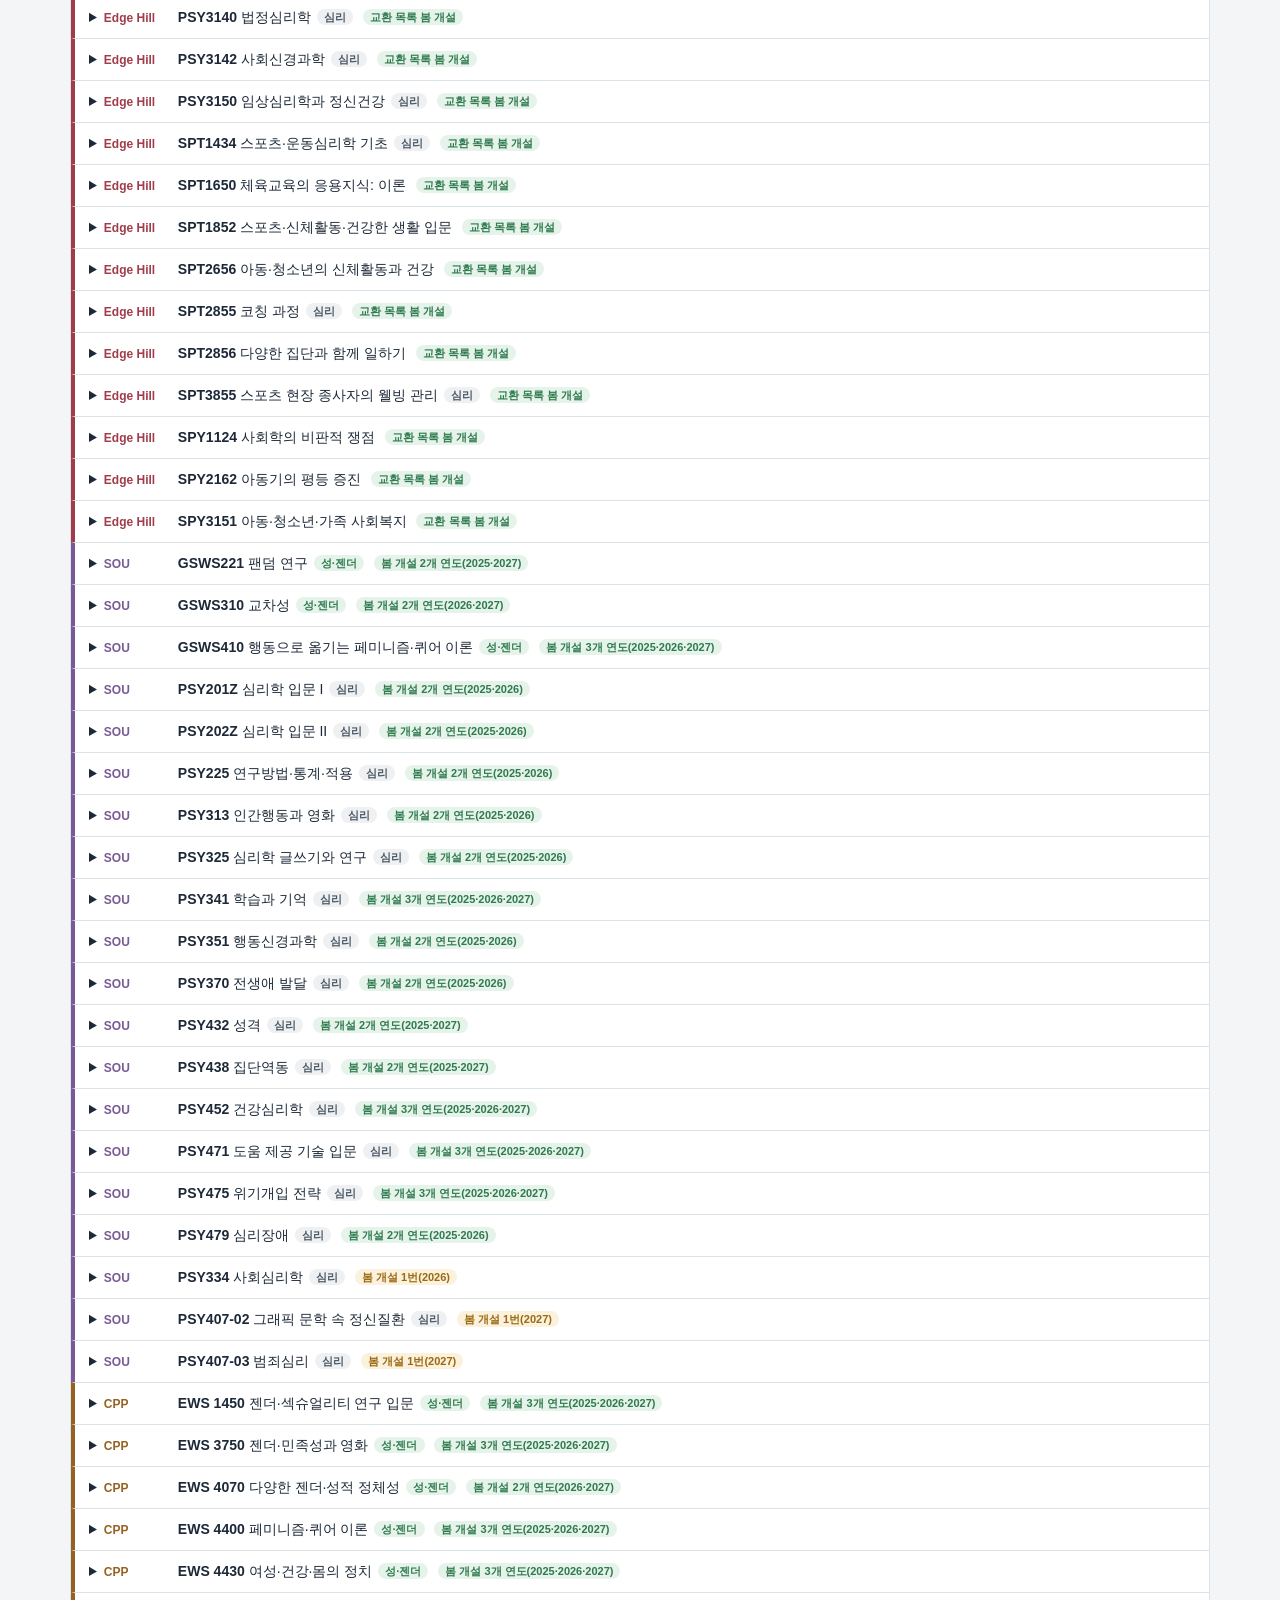
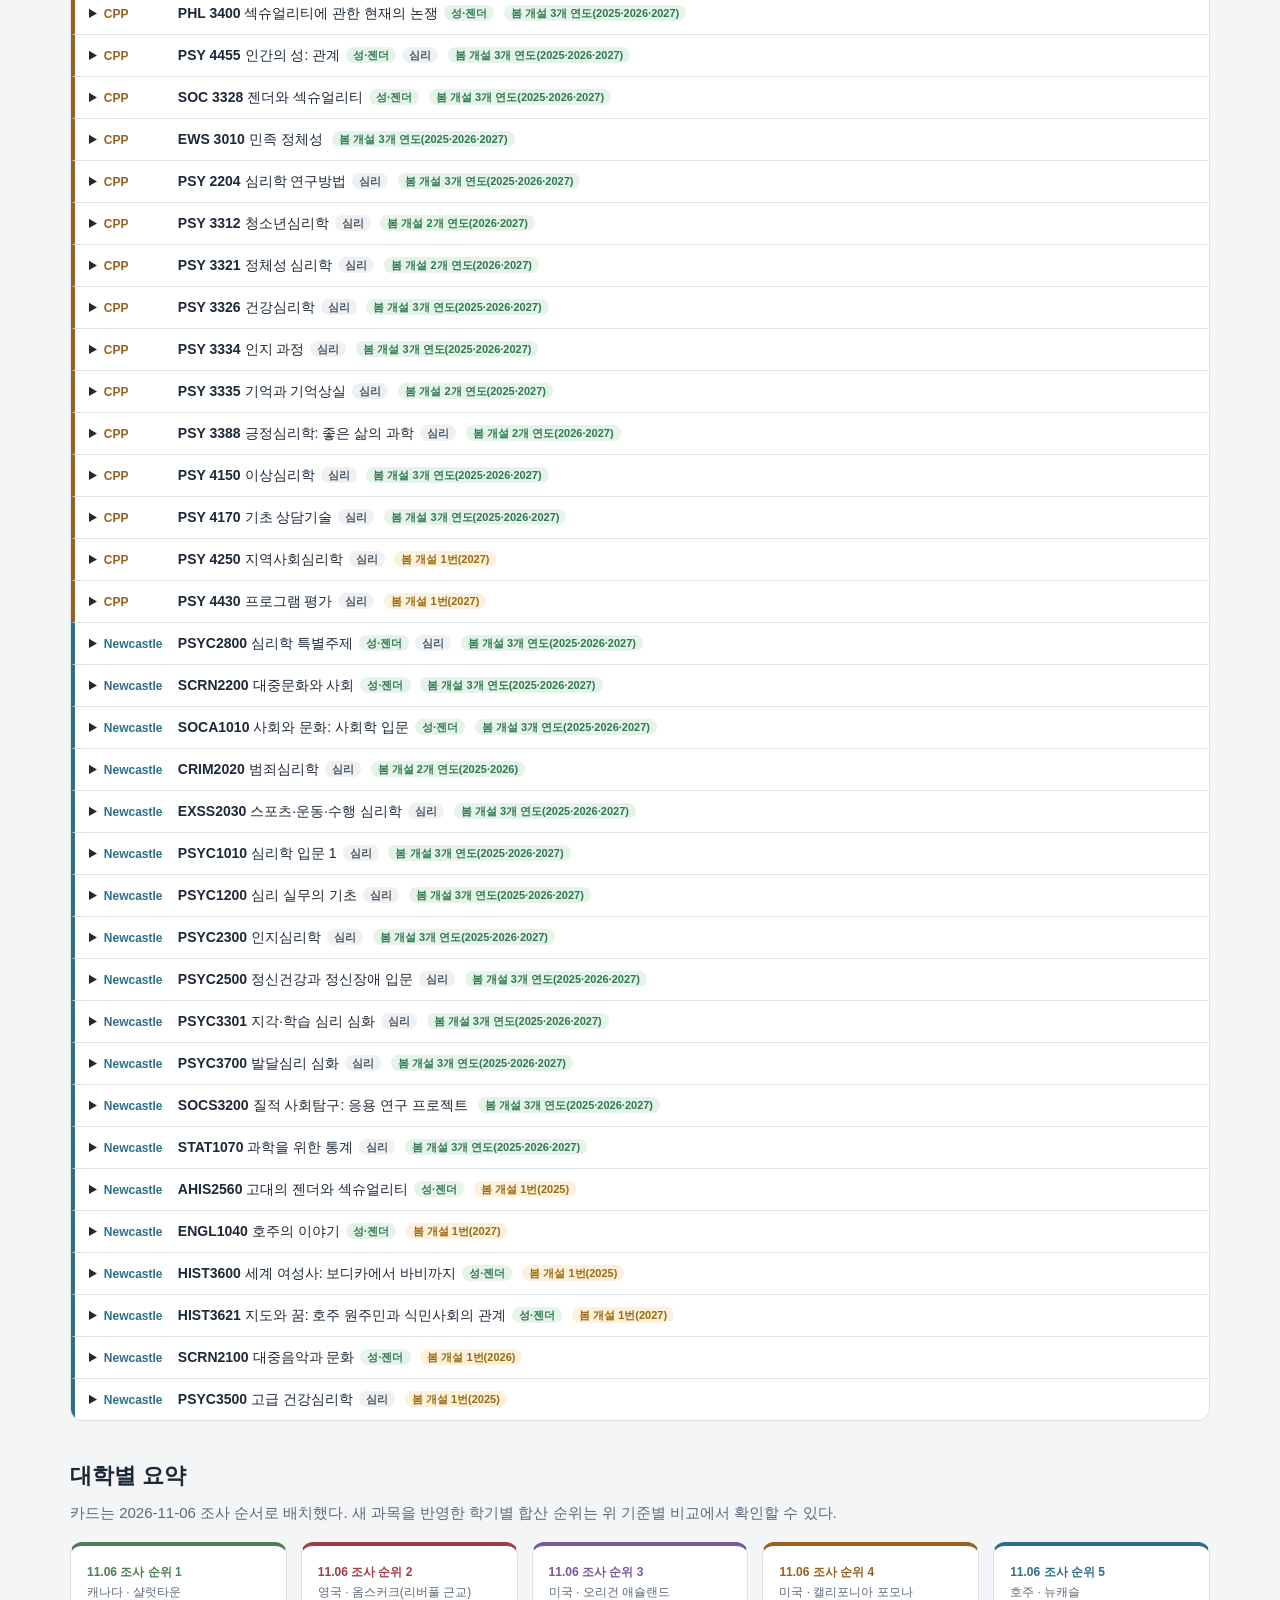
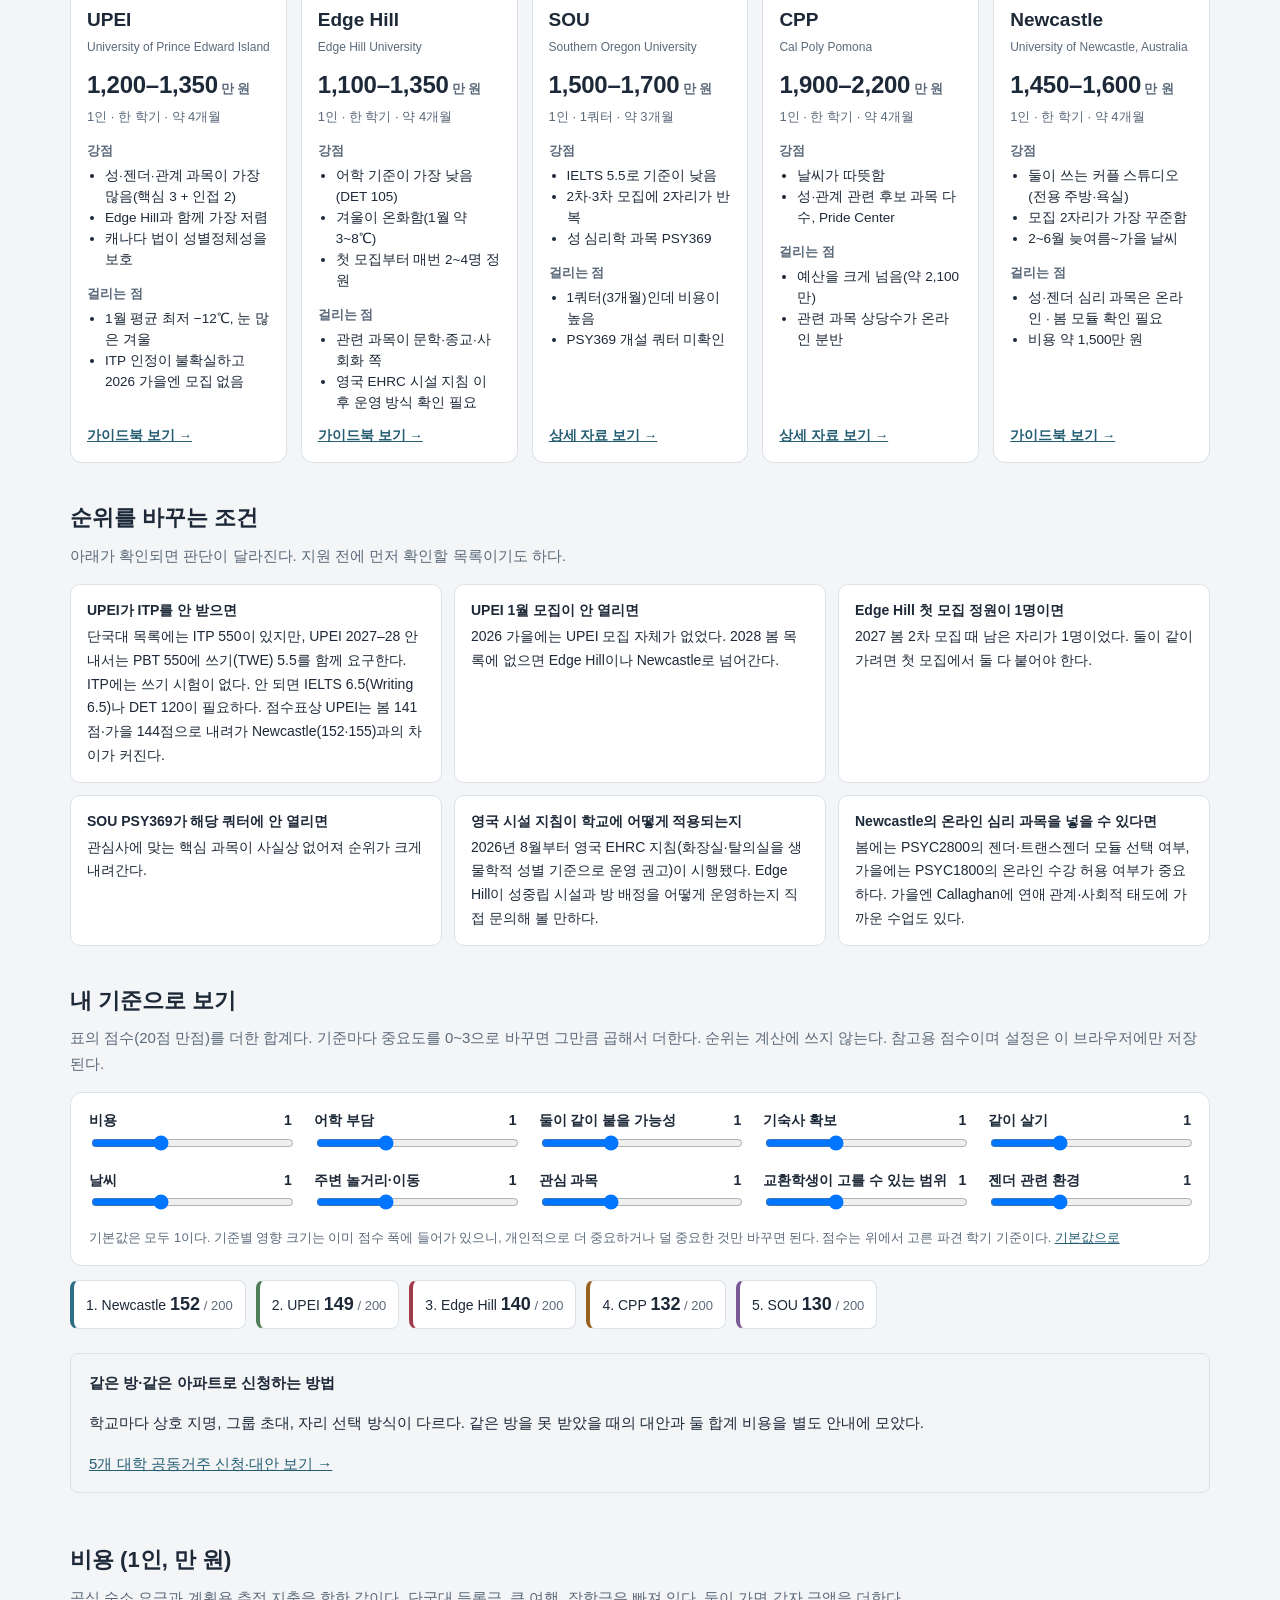
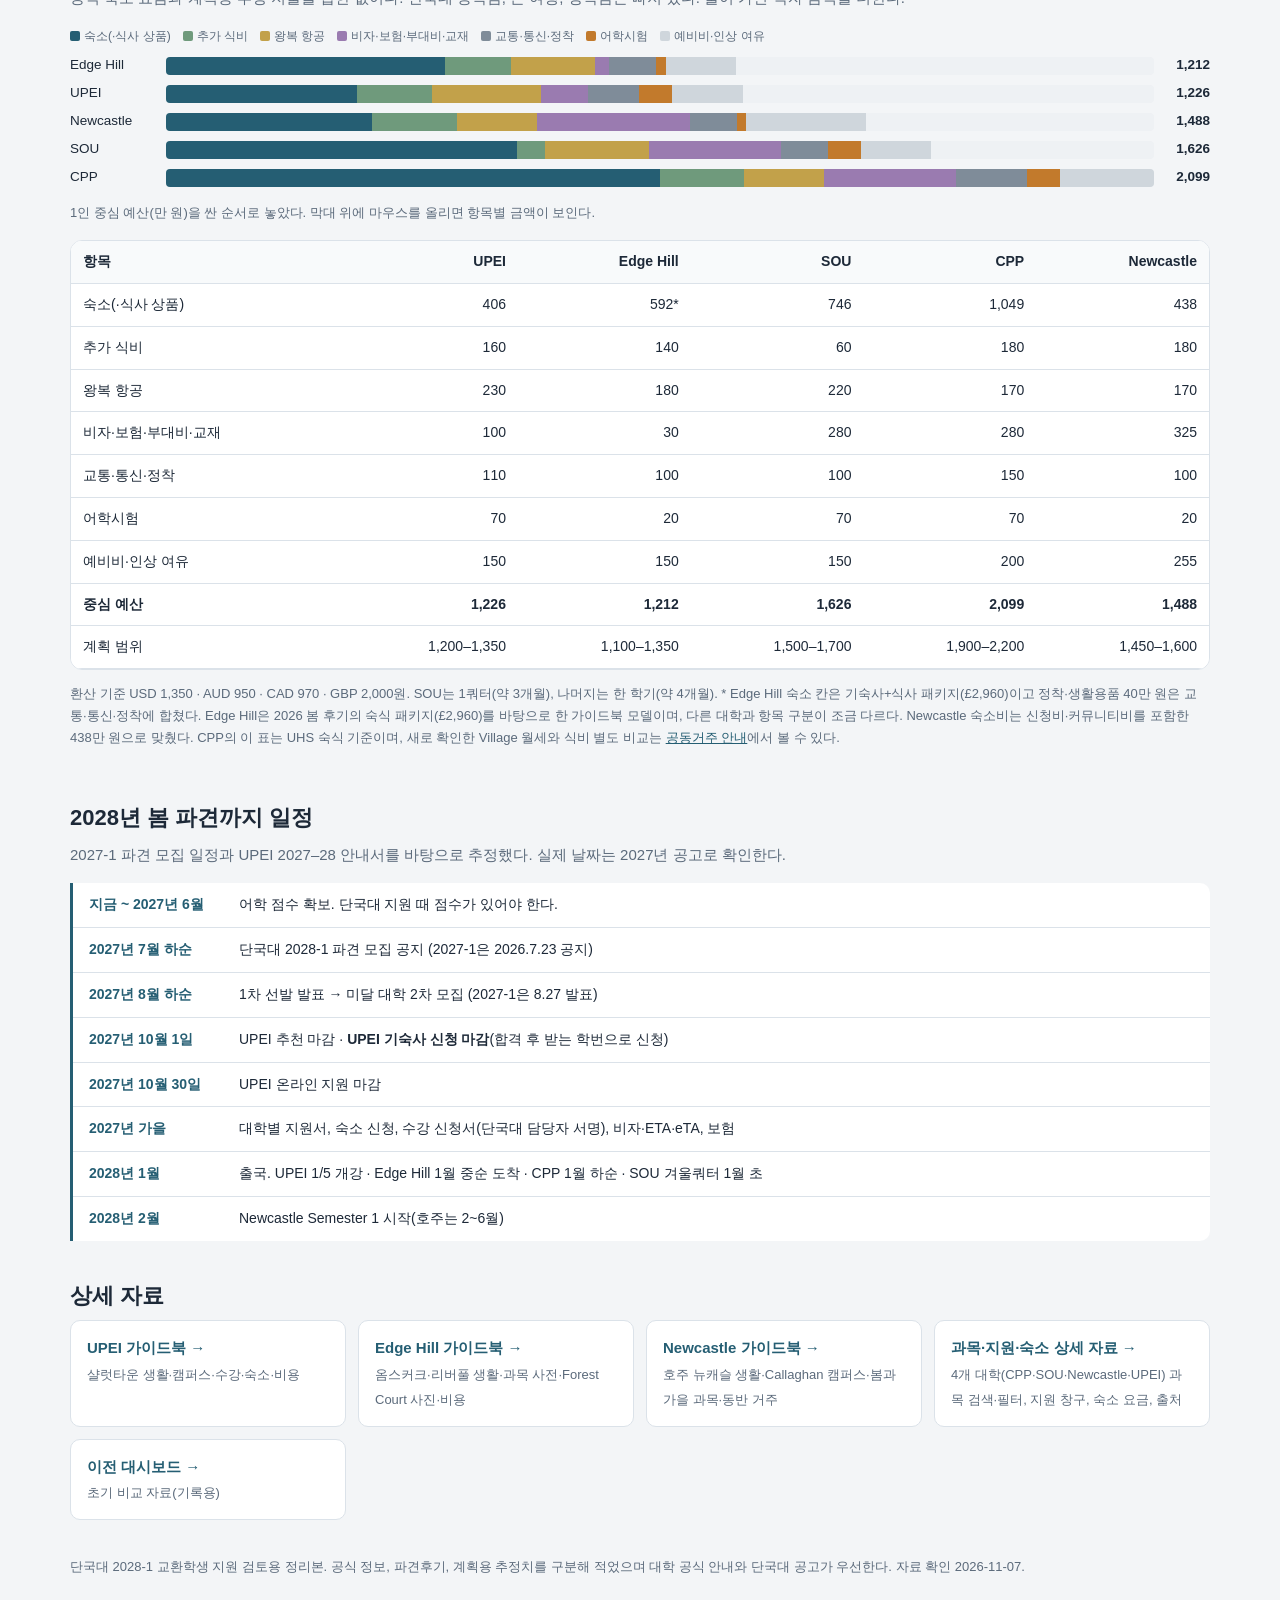
==== commit 0babd5fc: "메인 상단에 교환위키 바로가기 배너 추가 클로드의 최신 main(406fc7d) 위에 학교별 가이드북 링크 배너를 추가했습니다.  Requested-by: 이유찬 Edited-by" ====
--- a/index.html
+++ b/index.html
@@ -1,6 +1,6 @@
 <!doctype html>
 <html lang="ko" data-term="spring">
-<!-- last_requested_by: 이유찬; last_modified_by: Codex; last_modified_at: 2026-11-07T07:17:28+09:00 -->
+<!-- last_requested_by: 이유찬; last_modified_by: Codex; last_modified_at: 2026-11-07T14:38:57+09:00 -->
 
 <head>
 <meta charset="utf-8">
@@ -27,6 +27,17 @@
 section{padding:30px 0 6px}
 h2{font-size:22px;margin:0 0 6px}
 .lead{color:var(--muted);margin:0 0 16px}
+.wiki-banner{display:grid;grid-template-columns:1fr 1.35fr;align-items:center;gap:24px;margin-top:22px;padding:24px;border:1px solid #b5d0d8;border-radius:14px;background:linear-gradient(120deg,#e2f0f1,#f1f6fc);box-shadow:0 4px 16px #16304108}
+.wiki-banner .wiki-label{display:block;margin-bottom:3px;color:var(--accent);font-size:12px;font-weight:700;letter-spacing:.04em}
+.wiki-banner h2{margin:0 0 5px;color:var(--head);font-size:25px;line-height:1.3}
+.wiki-banner p{margin:0;color:#425b6b;font-size:14px;line-height:1.6;word-break:keep-all}
+.wiki-links{display:grid;grid-template-columns:repeat(3,minmax(0,1fr));gap:10px}
+.wiki-links a{display:flex;flex-direction:column;justify-content:center;min-width:0;padding:13px 14px;border:1px solid #c1d5dd;border-radius:10px;background:#fff;color:var(--head);text-decoration:none}
+.wiki-links a:hover{border-color:var(--accent);background:#f7fcfd;box-shadow:0 3px 10px #16304112}
+.wiki-links a:focus-visible{outline:3px solid var(--accent);outline-offset:3px}
+.wiki-links small{color:var(--muted);font-size:12px}.wiki-links strong{font-size:17px;line-height:1.5}.wiki-links .wiki-go{margin-top:4px;color:var(--accent);font-size:12px;font-weight:700}
+@media(max-width:760px){.wiki-banner{grid-template-columns:1fr;gap:16px;padding:20px}.wiki-banner h2{font-size:22px}}
+@media(max-width:420px){.wiki-banner{padding:16px}.wiki-links{gap:6px}.wiki-links a{padding:10px 8px}.wiki-links strong{font-size:13.5px}}
 .termsw{flex:none;display:flex;align-items:center;gap:0;padding:7px 0}
 .termsw span{font-size:12.5px;color:var(--muted);margin-right:8px;white-space:nowrap}
 .termsw button{font:inherit;font-size:13px;font-weight:700;padding:5px 12px;border:1px solid var(--line);background:#fff;color:var(--muted);cursor:pointer;white-space:nowrap}
@@ -165,6 +176,18 @@
 </div></nav>
 
 <main class="wrap">
+<aside class="wiki-banner" aria-labelledby="wiki-title">
+  <div>
+    <span class="wiki-label">학교별 가이드북</span>
+    <h2 id="wiki-title">교환위키 바로가기</h2>
+    <p>수업·기숙사·비용부터 현지 생활까지,<br>학교별로 자세히 살펴보세요.</p>
+  </div>
+  <div class="wiki-links">
+    <a href="upei.html"><small>캐나다</small><strong>UPEI</strong><span class="wiki-go">가이드북 →</span></a>
+    <a href="edgehill.html"><small>영국</small><strong>Edge Hill</strong><span class="wiki-go">가이드북 →</span></a>
+    <a href="newcastle.html"><small>호주</small><strong>Newcastle</strong><span class="wiki-go">가이드북 →</span></a>
+  </div>
+</aside>
 <div class="verdict" id="verdict">
   <b>지금 판단</b>
   <p class="small" style="margin:4px 0 0">가정: 해당 학기 단국대 공고에 학교가 뜨고, 단국대 목록대로 UPEI가 TOEFL ITP 550을 인정한다. 점수는 표의 10개 기준 점수(각 20점 만점)를 더한 값이다.</p>
